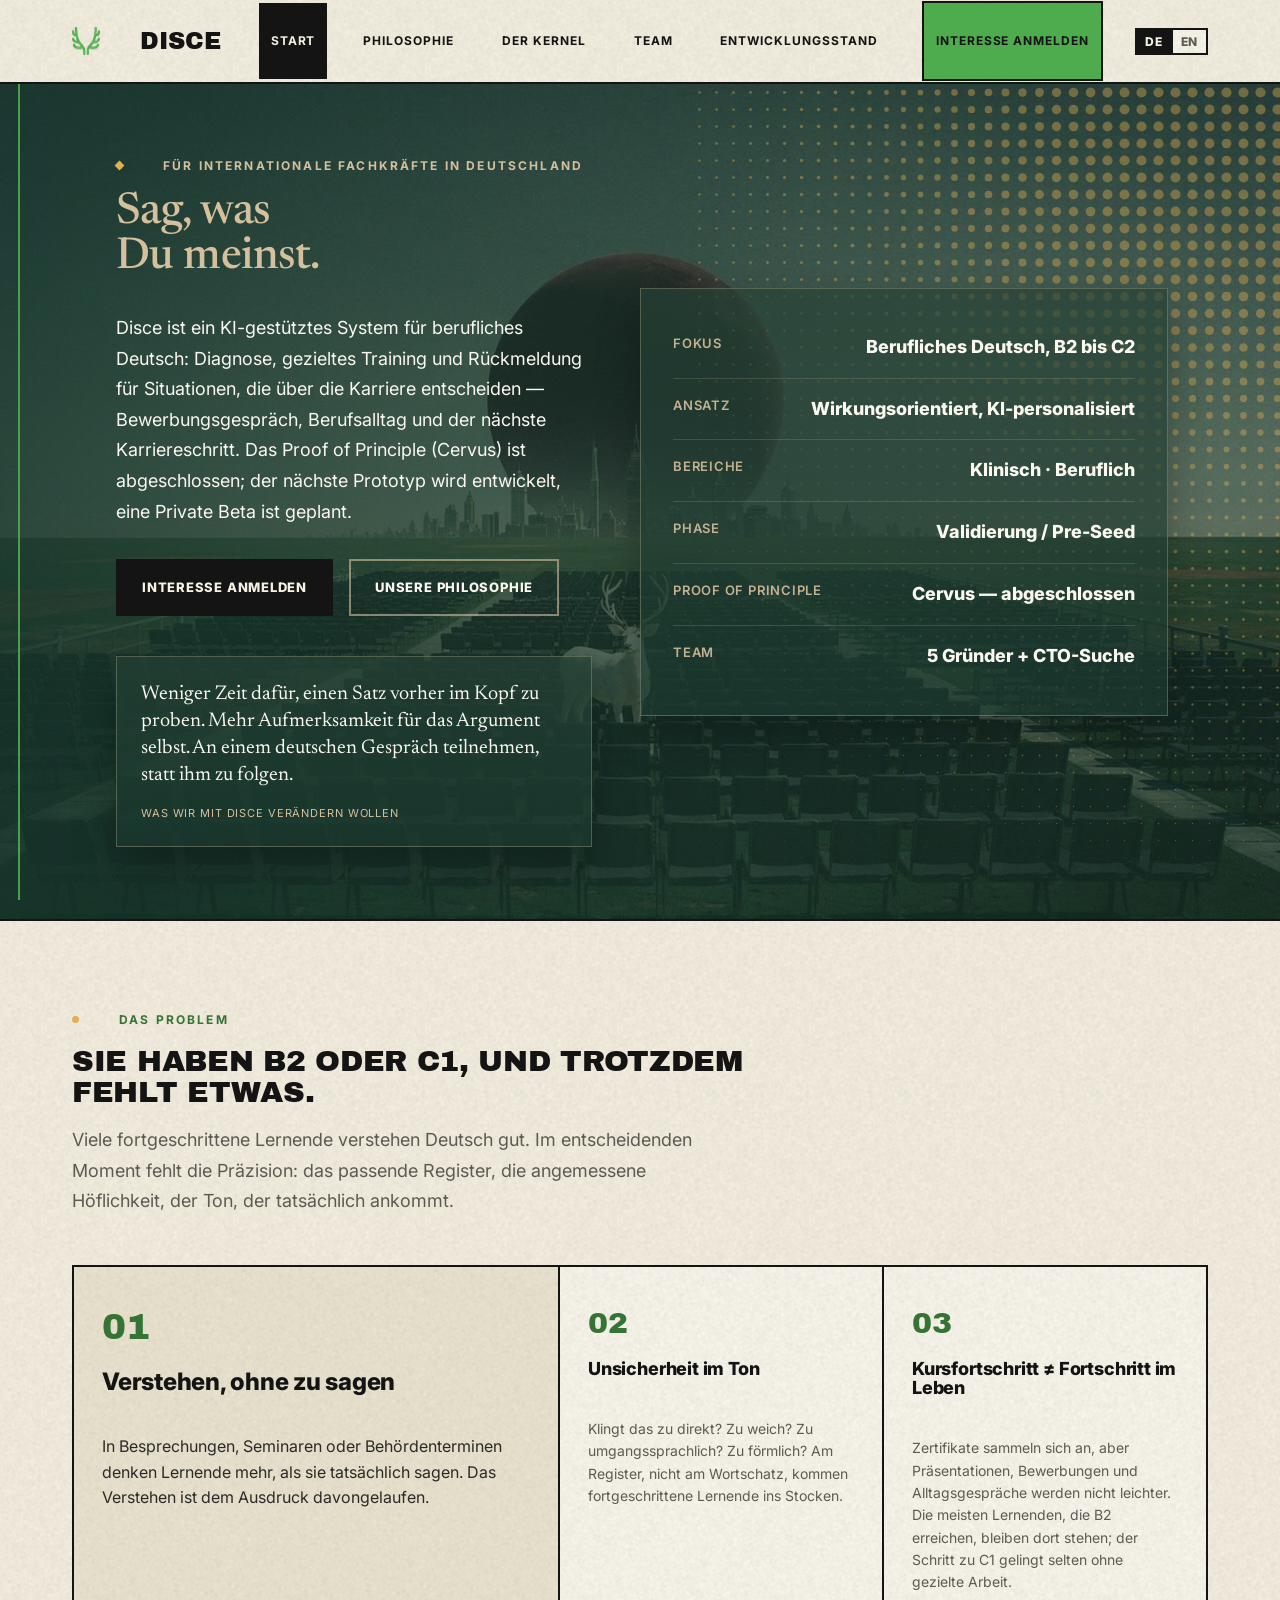
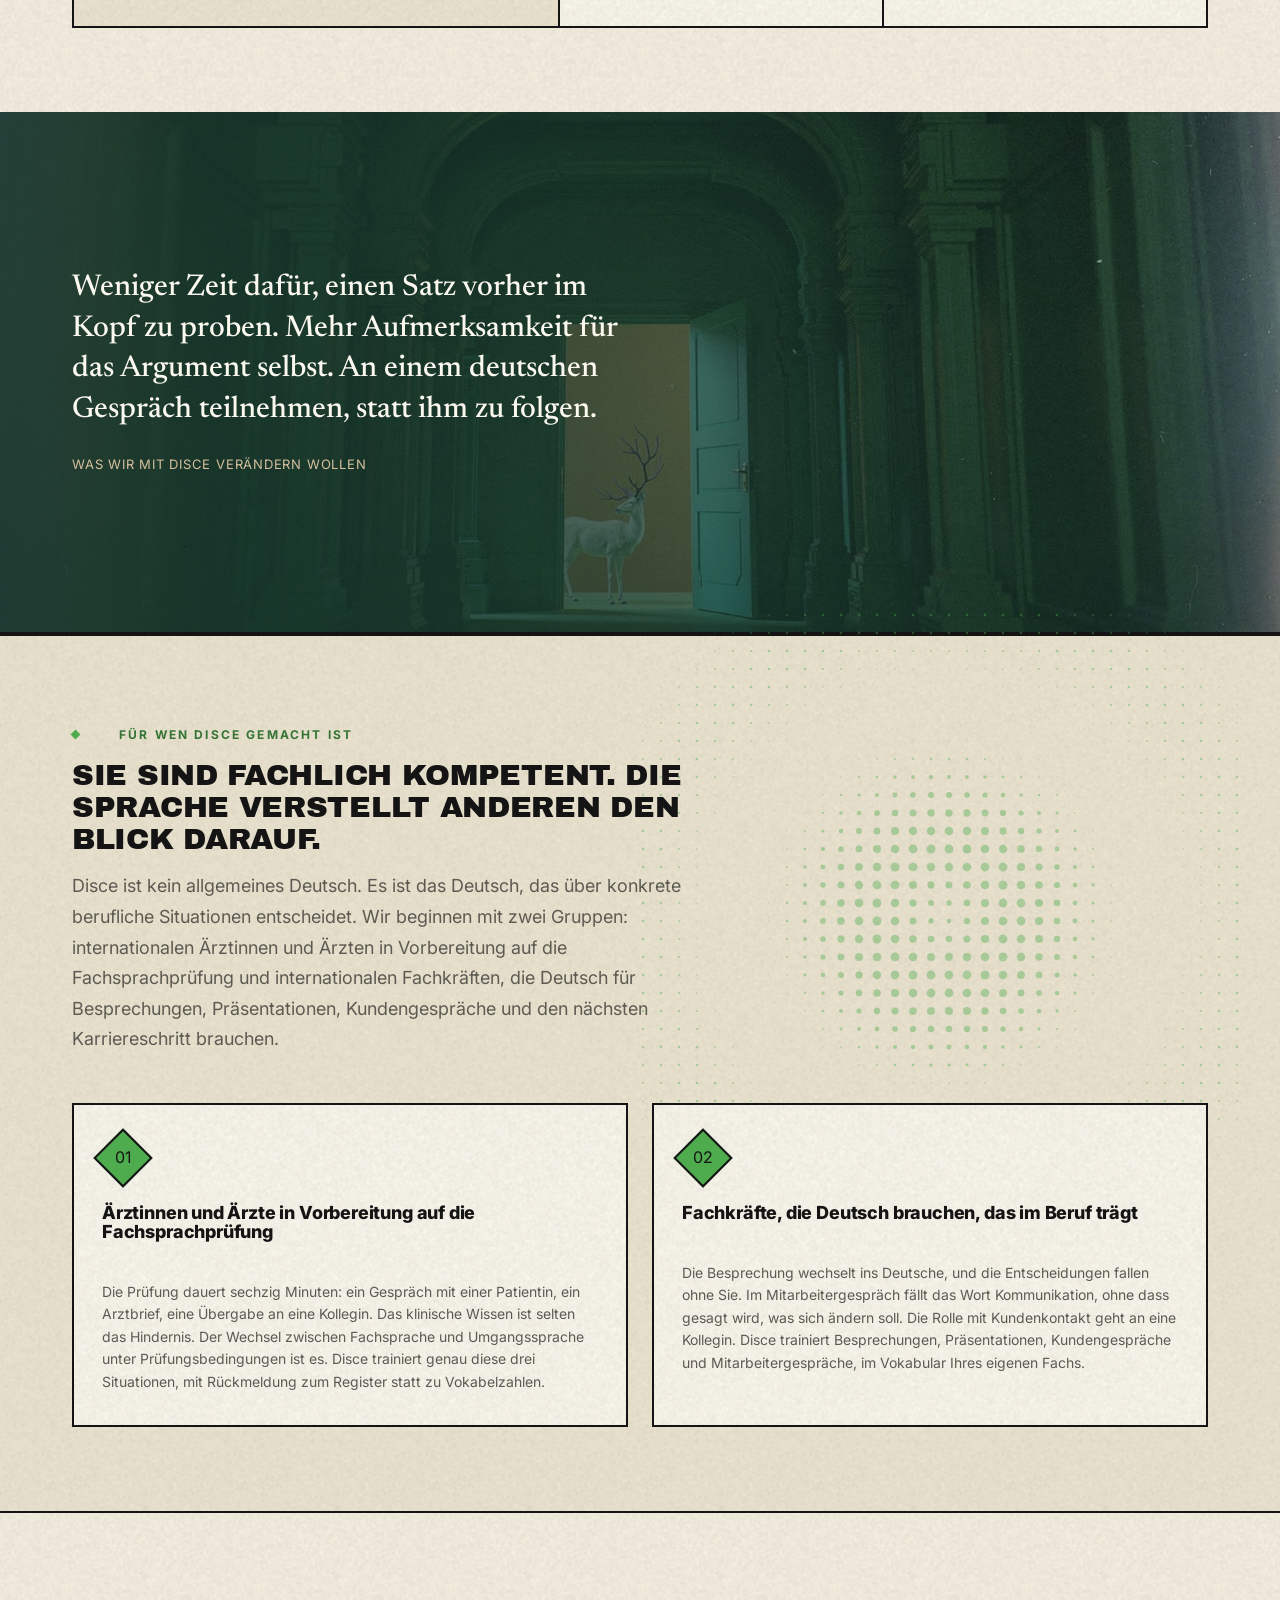
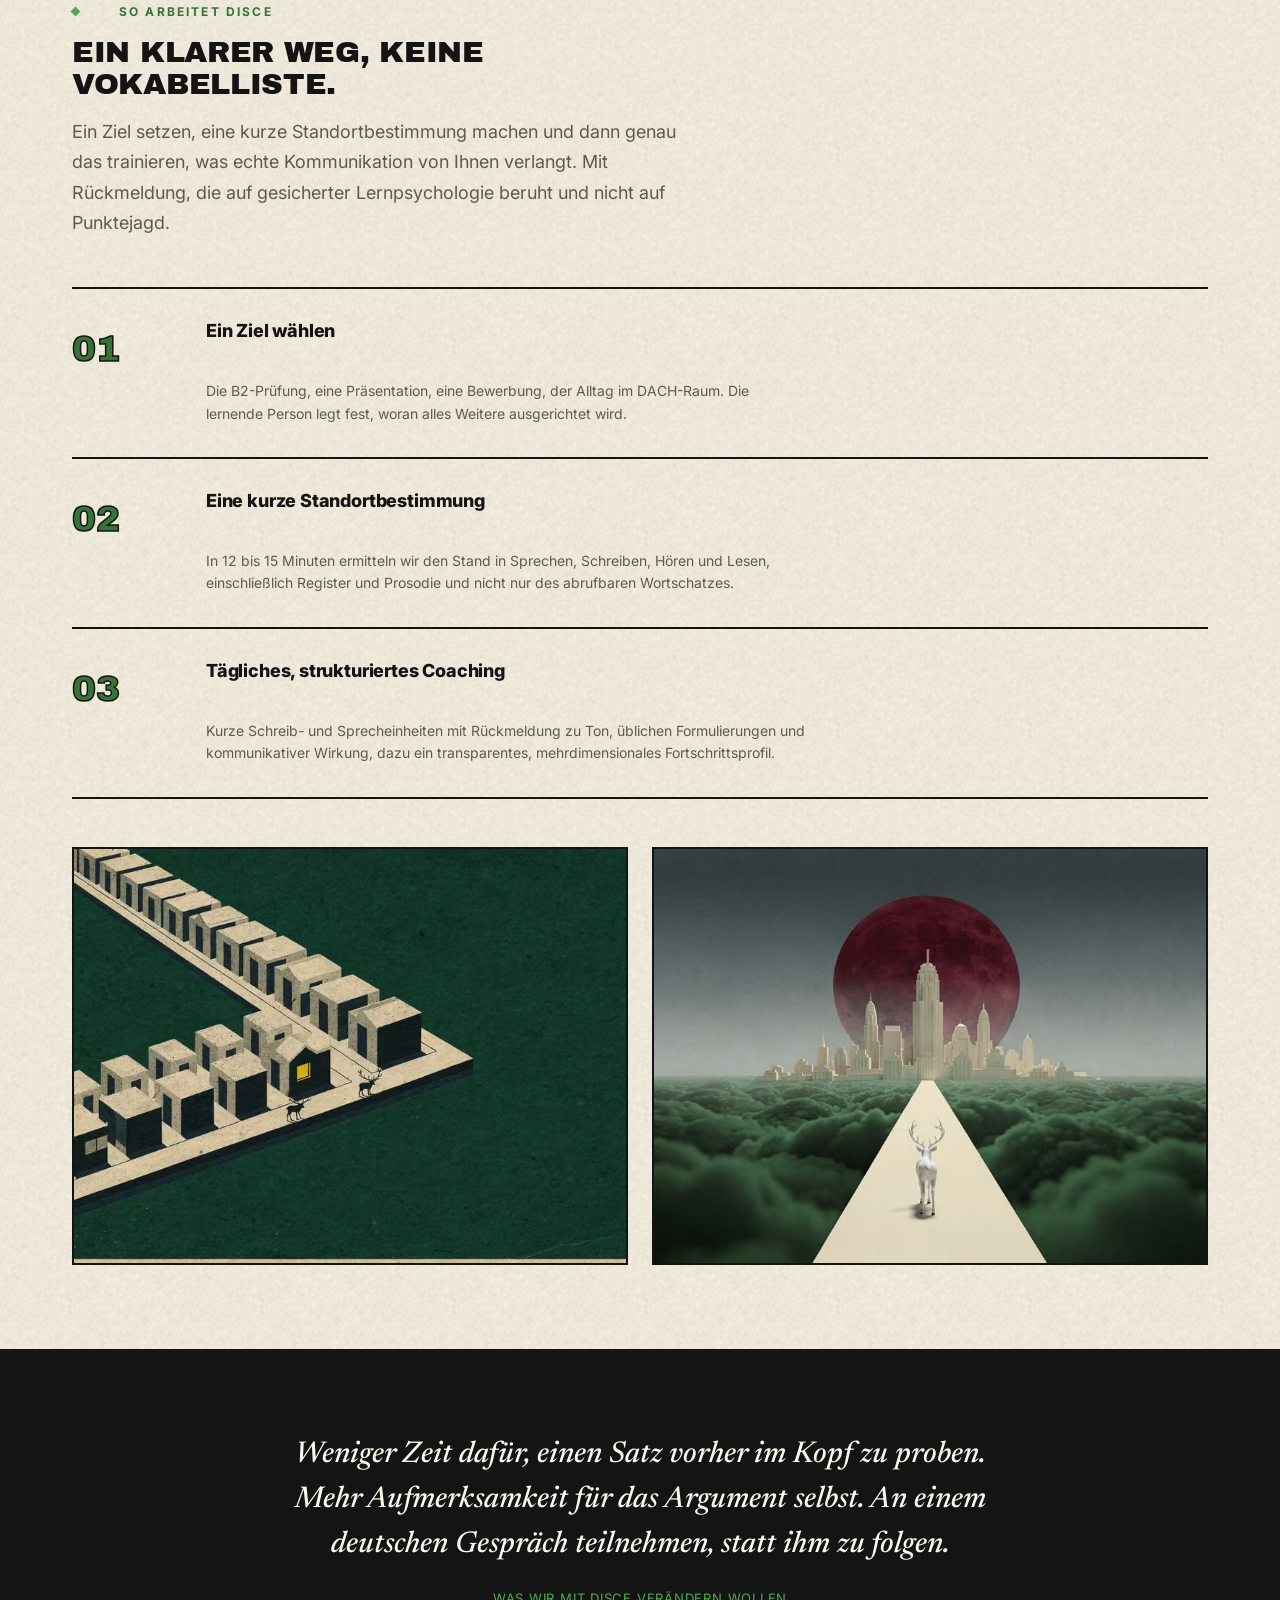
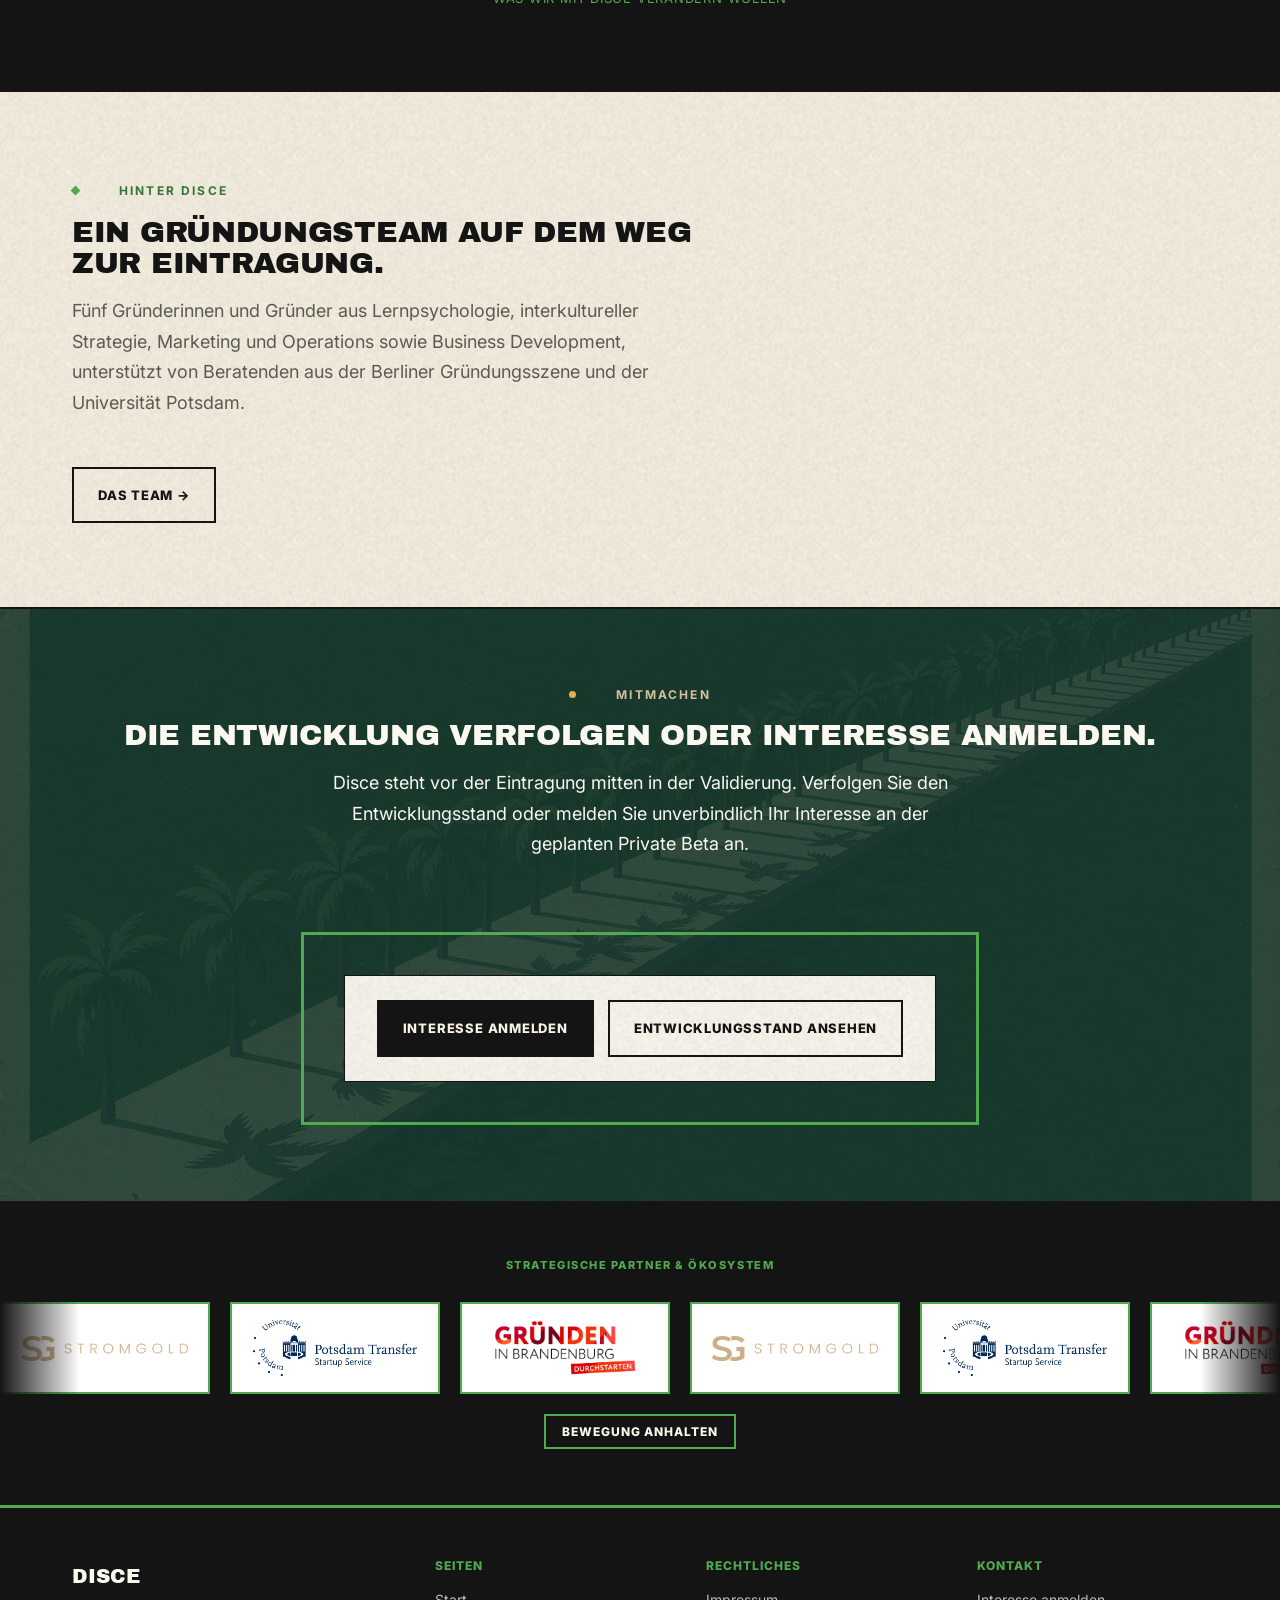
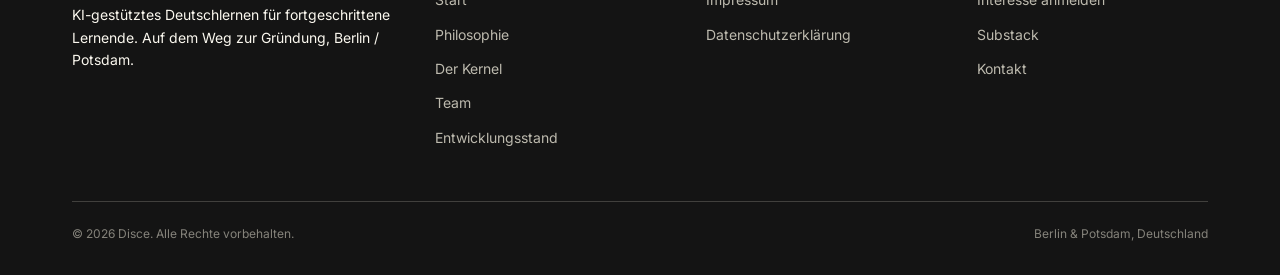
==== index.html @ 7a899fd5 "perf(site): inline critical CSS and serve a minified stylesheet Extract a verbatim above-the-fold su" ====
<!DOCTYPE html>
<html lang="de">
<head>
<meta charset="UTF-8">
<meta name="viewport" content="width=device-width, initial-scale=1.0">
<meta name="robots" content="noindex, nofollow">
<meta name="description" content="Disce macht Expertise sichtbar: professionelles Deutsch für die Fachsprachprüfung und für internationale Fachkräfte, die im deutschsprachigen Raum arbeiten.">
<title data-title-de="Disce — Sag, was Du meinst." data-title-en="Disce — Say what you mean.">Disce — Sag, was Du meinst.</title>
<script>try{if(localStorage.getItem('disce-lang')==='en'){document.documentElement.className+=' pre-en';document.documentElement.lang='en';}}catch(e){}</script>
<!-- Critical CSS (above-the-fold only) inlined so the stylesheet is no
     longer render-blocking. It is a verbatim subset of css/experimental.css;
     the full minified sheet loads asynchronously below and re-applies every
     rule, so the rendered result is unchanged. -->
<style>
@font-face{font-family:'Archivo Black';font-style:normal;font-weight:400;font-display:swap;src:url('fonts/archivo-black-400.woff2') format('woff2');}@font-face{font-family:'Inter';font-style:normal;font-weight:400 800;font-display:swap;src:url('fonts/inter-var.woff2') format('woff2');}@font-face{font-family:'Newsreader';font-style:normal;font-weight:200 800;font-display:swap;src:url('fonts/newsreader-roman-var.woff2') format('woff2');}:root{--legacy-ink:#141414;--legacy-paper:#FBF8EF;--green-forest:#1E4B3A;--ink-soft:#2A2A28;--cream:#F6F1E2;--green:#4FAC4E;--green-dark:#357435;--muted:#5C5A52;--line-soft:rgba(20,20,20,0.16);--green-deep:#123329;--green-sage:#77816A;--parchment:#D5C09D;--ochre:#E3AF50;--grain-film:url("data:image/svg+xml,%3Csvg xmlns='http://www.w3.org/2000/svg' width='140' height='140'%3E%3Cfilter id='n'%3E%3CfeTurbulence type='fractalNoise' baseFrequency='0.9' numOctaves='2' stitchTiles='stitch'/%3E%3C/filter%3E%3Crect width='100%25' height='100%25' filter='url(%23n)'/%3E%3C/svg%3E");--grain-film-opacity:0.05;--grain-paper:url('images/paper-grain.webp');--grain-paper-size:192px 192px;--paper-grain:var(--grain-paper);--font-display:'Archivo Black','Inter',sans-serif;--font-body:'Inter',-apple-system,sans-serif;--fs-100:11px;--fs-200:12px;--fs-300:13px;--fs-400:14px;--fs-500:16px;--fs-600:18px;--fs-700:20px;--fs-800:24px;--fs-900:30px;--fs-1000:36px;--fs-1100:44px;--sp-4:4px;--sp-8:8px;--sp-12:12px;--sp-16:16px;--sp-20:20px;--sp-24:24px;--sp-28:28px;--sp-32:32px;--sp-40:40px;--sp-44:44px;--sp-48:48px;--sp-56:56px;--sp-72:72px;--sp-84:84px;--ease:cubic-bezier(0.2,0,0,1);--dur-fast:120ms;--dur-slow:260ms;--gen-cycle:26s;--maxw:1200px;}*{margin:0;padding:0;box-sizing:border-box;}html{scroll-behavior:smooth;}body{font-family:var(--font-body);color:var(--legacy-ink);background:var(--cream);line-height:1.6;font-size:var(--fs-500);-webkit-font-smoothing:antialiased;}.wrap{max-width:var(--maxw);margin:0 auto;padding:0 var(--sp-32);position:relative;}a{color:inherit;text-decoration:none;}img{max-width:100%;display:block;}h1,h2,h3,h4{font-family:var(--font-display);font-weight:400;line-height:1.06;color:var(--legacy-ink);letter-spacing:-0.01em;text-transform:uppercase;}h3,h4{text-transform:none;font-family:var(--font-body);font-weight:800;}p{color:var(--ink-soft);}.eyebrow{display:inline-flex;align-items:center;gap:var(--sp-40);font-family:var(--font-body);font-size:var(--fs-200);font-weight:700;letter-spacing:0.18em;text-transform:uppercase;color:var(--green-dark);margin-bottom:var(--sp-16);max-width:100%;overflow-wrap:anywhere;}.eyebrow::before{content:'';width:7px;height:7px;background:var(--green);transform:rotate(45deg);display:inline-block;flex-shrink:0;}.bg-ink .eyebrow,.bg-forest .eyebrow{color:var(--green);}.bg-ink .eyebrow::before,.bg-forest .eyebrow::before{background:var(--green);}.lede{font-size:var(--fs-600);color:var(--muted);max-width:620px;line-height:1.7;}body::before{content:'';position:fixed;top:0;bottom:0;left:18px;width:2px;background:var(--green);z-index:300;opacity:0.9;}@media (max-width: 700px){body::before{display:none;}}.site-header{position:sticky;top:0;z-index:500;background:var(--cream);border-bottom:2px solid var(--legacy-ink);}.nav{display:flex;align-items:center;justify-content:space-between;height:82px;}.brand{display:flex;align-items:center;gap:var(--sp-40);font-family:var(--font-display);font-size:var(--fs-800);color:var(--legacy-ink);text-transform:uppercase;}.brand .brand-mark{width:var(--sp-28);height:var(--sp-28);flex-shrink:0;}.brand picture{display:inline-flex;flex-shrink:0;}.nav-links{display:flex;align-items:center;gap:var(--sp-24);}.nav-links a{font-size:var(--fs-200);font-weight:700;letter-spacing:0.08em;text-transform:uppercase;color:var(--legacy-ink);padding:var(--sp-28) var(--sp-12);transition:background-color var(--dur-fast) var(--ease),color var(--dur-fast) var(--ease);}.nav-links a:hover,.nav-links a.active{background:var(--legacy-ink);color:var(--cream);}.nav-cta{background:var(--green) !important;color:var(--legacy-ink) !important;border:2px solid var(--legacy-ink);margin-left:8px;}.nav-cta:hover{background:var(--legacy-ink) !important;color:var(--green) !important;}.nav-toggle{display:none;background:none;border:2px solid var(--legacy-ink);padding:var(--sp-12) var(--sp-16);font-size:var(--fs-700);color:var(--legacy-ink);cursor:pointer;}@media (max-width: 1179px){.nav-links{position:fixed;top:82px;left:0;right:0;background:var(--cream);background-image:var(--paper-grain);background-repeat:repeat;background-size:var(--grain-paper-size);flex-direction:column;align-items:stretch;gap:0;border-bottom:2px solid var(--legacy-ink);max-height:0;overflow:hidden;transition:max-height var(--dur-slow) var(--ease);}.nav-links.open{max-height:560px;}.nav-links a{padding:var(--sp-16) var(--sp-32);border-bottom:1px solid var(--line-soft);}.nav-links .nav-cta{margin:16px 32px;text-align:center;}.nav-toggle{display:block;}}.hero{position:relative;padding:0;background-color:var(--green-deep);border-bottom:2px solid var(--legacy-ink);overflow:hidden;isolation:isolate;}.hero-bg{position:absolute;inset:0;z-index:0;display:block;background-image:url("[data-uri]");background-size:cover;background-position:50% 45%;}.hero-bg img{width:100%;height:100%;object-fit:cover;object-position:50% 45%;display:block;}.hero::before{content:'';position:absolute;inset:0;z-index:1;pointer-events:none;background:linear-gradient(90deg,rgba(18,51,41,0.80) 0%,rgba(18,51,41,0.58) 48%,rgba(18,51,41,0.34) 100%),linear-gradient(180deg,rgba(18,51,41,0.16) 0%,rgba(18,51,41,0.42) 100%);}.hero::after{content:'';position:absolute;inset:0;z-index:2;background-image:var(--grain-film);opacity:var(--grain-film-opacity);pointer-events:none;}.hero-map-bg{display:none;}.hero-grid{position:relative;z-index:3;display:grid;grid-template-columns:1fr 1fr;gap:0;align-items:stretch;min-height:560px;}.hero-grid > div:first-child{padding:var(--sp-72) var(--sp-48) var(--sp-72) var(--sp-44);display:flex;flex-direction:column;justify-content:center;position:relative;}.hero h1{font-family:'Newsreader',Georgia,serif;font-weight:500;font-size:var(--fs-1100);text-transform:none;letter-spacing:-0.012em;line-height:1.02;color:var(--parchment);margin-bottom:var(--sp-24);max-width:560px;}.hero .pronunciation{display:none;}.hero .eyebrow{color:var(--parchment);}.hero .eyebrow::before{background:var(--ochre);}.hero .lede{color:var(--legacy-paper);}.hero-actions{display:flex;gap:var(--sp-16);margin-top:var(--sp-32);flex-wrap:wrap;}.btn-primary,.btn-secondary{display:inline-block;padding:var(--sp-16) var(--sp-24);font-size:var(--fs-300);font-weight:800;letter-spacing:0.06em;text-transform:uppercase;transition:background-color var(--dur-fast) var(--ease),color var(--dur-fast) var(--ease),border-color var(--dur-fast) var(--ease);border:2px solid var(--legacy-ink);}.btn-primary{background:var(--legacy-ink);color:var(--cream);}.btn-primary:hover{background:var(--green);color:var(--legacy-ink);border-color:var(--legacy-ink);}.btn-secondary{background:transparent;color:var(--legacy-ink);}.btn-secondary:hover{background:var(--legacy-ink);color:var(--cream);}.hero .btn-primary:hover{background:var(--parchment);color:var(--legacy-ink);}.hero .btn-secondary{color:var(--legacy-paper);border-color:rgba(213,192,157,0.6);}.hero .btn-secondary:hover{background:var(--legacy-paper);color:var(--legacy-ink);}.hero .glass-card{position:relative;border-radius:0;border:1px solid rgba(213,192,157,0.30);background:linear-gradient(180deg,rgba(213,192,157,0.07),rgba(213,192,157,0.03)),rgba(18,51,41,0.66);box-shadow:0 18px 40px rgba(0,0,0,0.28);color:var(--legacy-paper);}.hero .hero-panel{position:relative;align-self:center;margin:var(--sp-40) var(--sp-40) var(--sp-40) 0;padding:var(--sp-28) var(--sp-32);background:linear-gradient(180deg,rgba(213,192,157,0.07),rgba(213,192,157,0.03)),rgba(18,51,41,0.66);border:1px solid rgba(213,192,157,0.30);box-shadow:0 18px 40px rgba(0,0,0,0.28);overflow:hidden;}.hero .hero-panel .stat-row{position:relative;z-index:1;display:flex;justify-content:space-between;padding:var(--sp-16) 0;border-bottom:1px solid rgba(213,192,157,0.18);font-size:var(--fs-600);}.hero .hero-panel .stat-row:last-child{border-bottom:none;}.hero .hero-panel .stat-label{color:rgba(213,192,157,0.9);font-weight:600;text-transform:uppercase;font-size:var(--fs-300);letter-spacing:0.06em;}.hero .hero-panel .stat-value{font-weight:800;color:var(--legacy-paper);text-align:right;}.hero .glass-testimonial{margin-top:var(--sp-40);max-width:480px;padding:var(--sp-24);}.hero .glass-testimonial blockquote{font-family:'Newsreader',Georgia,serif;font-size:var(--fs-700);line-height:1.35;color:var(--legacy-paper);}.hero .glass-testimonial figcaption{margin-top:var(--sp-16);font-size:var(--fs-100);letter-spacing:0.08em;text-transform:uppercase;color:var(--parchment);}@media (max-width: 900px){.hero-grid{grid-template-columns:1fr;min-height:0;}.hero{--hero-band:340px;background-color:var(--green-forest);}.hero::before{display:none;}.hero-bg{height:var(--hero-band);bottom:auto;}.hero-grid{padding-top:var(--hero-band);}.hero-grid > div:first-child{padding:var(--sp-56) var(--sp-32);}.hero .hero-panel{margin:var(--sp-16) var(--sp-32) var(--sp-8);border-left:1px solid rgba(213,192,157,0.30);}.hero .glass-testimonial{max-width:none;margin:var(--sp-24) 0 var(--sp-40);}.hero h1{font-size:var(--fs-900);}}section{padding:var(--sp-84) 0;}*:focus-visible{outline:3px solid var(--legacy-ink);outline-offset:2px;}.bg-ink *:focus-visible,.bg-forest *:focus-visible,.site-footer *:focus-visible,.hero-panel *:focus-visible,.ticker-section *:focus-visible{outline-color:var(--legacy-paper);}.skip-link{position:fixed;top:var(--sp-8);left:var(--sp-8);z-index:2000;padding:10px var(--sp-16);background:var(--legacy-ink);color:var(--legacy-paper);font-family:var(--font-body);font-size:var(--fs-400);font-weight:700;text-decoration:none;border:2px solid var(--green);transform:translateY(-200%);transition:transform 120ms ease-out;}.skip-link:focus{transform:translateY(0);outline:3px solid var(--legacy-paper);outline-offset:2px;}main:focus{outline:none;}.portrait-layer{position:fixed;inset:0;z-index:0;pointer-events:none;overflow:hidden;}.portrait-layer img{position:absolute;width:360px;height:auto;opacity:0.12;filter:grayscale(100%);}.portrait-goethe{left:4%;top:34%;}.portrait-wittgenstein{right:4%;top:8%;}@media (max-width: 1100px){.portrait-layer{display:none;}}@media (prefers-reduced-motion: reduce){.portrait-layer img{transition:none;}}body.lang-de [data-lang="en"]{display:none;}body.lang-en [data-lang="de"]{display:none;}html.pre-en body:not(.lang-de):not(.lang-en) [data-lang="de"]{display:none;}html:not(.pre-en) body:not(.lang-de):not(.lang-en) [data-lang="en"]{display:none;}.lang-switch{display:inline-flex;border:2px solid var(--legacy-ink);background:var(--legacy-paper);margin-left:var(--sp-8);flex:none;}.lang-switch button{font-family:var(--font-body);font-size:var(--fs-200);font-weight:800;letter-spacing:0.06em;padding:var(--sp-4) var(--sp-8);background:transparent;color:var(--muted);border:none;cursor:pointer;transition:background-color var(--dur-fast) var(--ease),color var(--dur-fast) var(--ease);}.lang-switch button + button{border-left:2px solid var(--legacy-ink);}.lang-switch button:hover{color:var(--legacy-ink);}.lang-switch button[aria-pressed="true"]{background:var(--legacy-ink);color:var(--cream);}@media (max-width: 1179px){.lang-switch{margin-left:0;margin-top:var(--sp-12);}}h1,h2,h3,h4,.prose,.lede{overflow-wrap:break-word;}.cta-frame{min-width:0;max-width:100%;}.cta-frame .btn-primary,.cta-frame .btn-secondary{min-width:0;max-width:100%;overflow-wrap:break-word;}@media (max-width: 480px){:lang(de) h1,:lang(de) h2,:lang(de) h3{hyphens:auto;-webkit-hyphens:auto;}:lang(de) .cta-frame .btn-primary,:lang(de) .cta-frame .btn-secondary{hyphens:auto;-webkit-hyphens:auto;}.cta-frame{padding:var(--sp-20);}.cta-frame-inner{padding:var(--sp-16) var(--sp-12);}.cta-frame .btn-primary,.cta-frame .btn-secondary{padding-left:var(--sp-12);padding-right:var(--sp-12);}.hero .hero-panel .stat-row{flex-wrap:wrap;font-size:var(--fs-500);}.hero .hero-panel .stat-value{text-align:left;}.hero{--hero-band:280px;}.hero h1{font-size:var(--fs-1000);}.hero .glass-testimonial blockquote{font-size:var(--fs-600);}}:root{--botanical-opacity:0.25;}body{--botanical-image:url('images/derived/greenery-horizon-watertower-2560.webp');--botanical-position:74% 50%;}body:has(.hero){--botanical-image:url('images/derived/greenery-conservatory-moon-1254.webp');--botanical-position:58% 42%;}body.page-kernel{--botanical-image:none;}@media (min-width: 1120px){body:has(.phil-ambient)::after{--phil-pane:clamp(320px,26vw,380px);-webkit-mask-image:linear-gradient(90deg,#000 0%,#000 calc(100% - var(--phil-pane) - 180px),rgba(0,0,0,0) calc(100% - var(--phil-pane) - 16px));mask-image:linear-gradient(90deg,#000 0%,#000 calc(100% - var(--phil-pane) - 180px),rgba(0,0,0,0) calc(100% - var(--phil-pane) - 16px));}}body::after{content:'';position:fixed;inset:0;z-index:-1;pointer-events:none;background-image:var(--botanical-image,none);background-size:cover;background-position:var(--botanical-position,50% 50%);background-repeat:no-repeat;opacity:var(--botanical-opacity);}@media (max-width: 1023px){body::after{display:none;}}.dot-field{position:absolute;inset:0;overflow:hidden;pointer-events:none;--dot-clear:150px;background-repeat:no-repeat;background-position:right top;background-size:cover;}.dot-field-canvas{position:absolute;inset:0;width:100%;height:100%;display:block;}.dot-field.is-gen-active{background-image:none;}.dot-field.is-reactive{-webkit-mask-image:radial-gradient(circle var(--dot-clear) at var(--dot-x,50%) var(--dot-y,50%),transparent 0,transparent 50%,#000 100%);mask-image:radial-gradient(circle var(--dot-clear) at var(--dot-x,50%) var(--dot-y,50%),transparent 0,transparent 50%,#000 100%);}.dot-field--hero{left:auto;width:min(46%,640px);--dot-pitch:17;--dot-radius:6;--dot-min:0.06;background-image:url('images/derived/dot-bloom-green.png');}.dot-field--hero-dark{z-index:2;opacity:0.4;background-image:url('images/derived/dot-bloom-ochre.png');--dot-color-a:var(--ochre);--dot-color-b:var(--parchment);}.has-focal{position:relative;}.has-focal > *:not(.dot-field){position:relative;z-index:1;}@media (max-width: 768px){.dot-field--hero{display:none;}}
</style>
<link rel="preload" href="css/experimental.min.css" as="style" onload="this.onload=null;this.rel='stylesheet'">
<noscript><link rel="stylesheet" href="css/experimental.min.css"></noscript>
<!-- PERF-01: preload the self-hosted hero headline face (Newsreader roman).
     Exact same URL as the @font-face src in css/experimental.css, so the
     @font-face fetch reuses this response (no duplicate request). -->
<link rel="preload" href="fonts/newsreader-roman-var.woff2" as="font" type="font/woff2" crossorigin>
<!-- Hero Performance Pass 1 (Phase 1): responsive preload for the LCP hero
     image. Mirrors the AVIF <source> srcset/sizes in the hero <picture>
     exactly, so the preload and the picture resolve to the same candidate
     (no second fetch). WebP/PNG fallbacks are deliberately not preloaded. -->
<link rel="preload" as="image" type="image/avif" fetchpriority="high"
  imagesrcset="images/derived/DISCE_C01_r1_arena-stag-bordeaux-768.avif 768w, images/derived/DISCE_C01_r1_arena-stag-bordeaux-1280.avif 1280w, images/derived/DISCE_C01_r1_arena-stag-bordeaux-1376.avif 1376w"
  imagesizes="100vw">
<link rel="icon" href="favicon.ico" sizes="any">
<link rel="icon" type="image/png" href="images/derived/icon-192.png" sizes="192x192">
<link rel="apple-touch-icon" href="apple-touch-icon.png">
<link rel="manifest" href="site.webmanifest">
<link rel="canonical" href="https://weltvorstellung.de/">
<meta property="og:type" content="website">
<meta property="og:site_name" content="Disce">
<meta property="og:locale" content="de_DE">
<meta property="og:locale:alternate" content="en_US">
<meta property="og:title" content="Disce — Sag, was Du meinst.">
<meta property="og:description" content="Disce macht Expertise sichtbar: professionelles Deutsch für die Fachsprachprüfung und für internationale Fachkräfte, die im deutschsprachigen Raum arbeiten.">
<meta property="og:url" content="https://weltvorstellung.de/">
<meta property="og:image" content="https://weltvorstellung.de/images/derived/og-disce-1200x630.jpg">
<meta property="og:image:width" content="1200">
<meta property="og:image:height" content="630">
<meta name="twitter:card" content="summary_large_image">
<meta name="twitter:title" content="Disce — Sag, was Du meinst.">
<meta name="twitter:description" content="Disce macht Expertise sichtbar: professionelles Deutsch für die Fachsprachprüfung und für internationale Fachkräfte, die im deutschsprachigen Raum arbeiten.">
<meta name="twitter:image" content="https://weltvorstellung.de/images/derived/og-disce-1200x630.jpg">
</head>
<body>

<a class="skip-link" href="#main"><span data-lang="de">Zum Inhalt springen</span><span data-lang="en">Skip to content</span></a>

<div class="portrait-layer" aria-hidden="true">
  <picture>
    <source type="image/avif" sizes="360px" srcset="images/derived/goethe-360.avif 360w, images/derived/goethe-720.avif 720w">
    <source type="image/webp" sizes="360px" srcset="images/derived/goethe-360.webp 360w, images/derived/goethe-720.webp 720w">
    <img class="portrait-goethe" src="images/goethe.png" alt="" width="360" height="360" decoding="async">
  </picture>
  <picture>
    <source type="image/avif" sizes="360px" srcset="images/derived/wittgenstein-360.avif 360w, images/derived/wittgenstein-720.avif 720w">
    <source type="image/webp" sizes="360px" srcset="images/derived/wittgenstein-360.webp 360w, images/derived/wittgenstein-720.webp 720w">
    <img class="portrait-wittgenstein" src="images/wittgenstein.png" alt="" width="360" height="360" decoding="async">
  </picture>
</div>

<header class="site-header">
  <div class="wrap nav">
    <a href="index.html" class="brand">
      <picture>
        <source type="image/avif" sizes="28px" srcset="images/derived/antlers-green-28.avif 28w, images/derived/antlers-green-56.avif 56w">
        <source type="image/webp" sizes="28px" srcset="images/derived/antlers-green-28.webp 28w, images/derived/antlers-green-56.webp 56w">
        <img class="brand-mark" src="images/antlers-green.png" alt="" aria-hidden="true" width="28" height="28" decoding="async">
      </picture>
      DISCE
    </a>
    <button class="nav-toggle" aria-label="Navigation / Menu" aria-expanded="false" aria-controls="site-nav">☰</button>
    <nav class="nav-links" id="site-nav">
      <a href="index.html" class="active" aria-current="page"><span data-lang="de">Start</span><span data-lang="en">Home</span></a>
      <a href="philosophy.html"><span data-lang="de">Philosophie</span><span data-lang="en">Philosophy</span></a>
      <a href="kernel.html"><span data-lang="de">Der Kernel</span><span data-lang="en">The Kernel</span></a>
      <a href="team.html"><span data-lang="de">Team</span><span data-lang="en">Our Team</span></a>
      <a href="status.html"><span data-lang="de">Entwicklungsstand</span><span data-lang="en">Development Status</span></a>
      <a href="waitlist.html" class="nav-cta"><span data-lang="de">Interesse anmelden</span><span data-lang="en">Register interest</span></a>
      <div class="lang-switch" role="group" aria-label="Sprache / Language">
        <button type="button" data-set-lang="de" aria-pressed="true">DE</button>
        <button type="button" data-set-lang="en" aria-pressed="false">EN</button>
      </div>

    </nav>
  </div>
</header>

<main id="main" tabindex="-1">

<!-- ============================= HERO ============================= -->
<section class="hero">
  <picture class="hero-bg">
    <source type="image/avif" sizes="100vw"
      srcset="images/derived/DISCE_C01_r1_arena-stag-bordeaux-768.avif 768w, images/derived/DISCE_C01_r1_arena-stag-bordeaux-1280.avif 1280w, images/derived/DISCE_C01_r1_arena-stag-bordeaux-1376.avif 1376w">
    <source type="image/webp" sizes="100vw"
      srcset="images/derived/DISCE_C01_r1_arena-stag-bordeaux-768.webp 768w, images/derived/DISCE_C01_r1_arena-stag-bordeaux-1280.webp 1280w, images/derived/DISCE_C01_r1_arena-stag-bordeaux-1376.webp 1376w">
    <img src="images/DISCE_C01_r1_arena-stag-bordeaux.png" alt="" width="1376" height="1024" loading="eager" fetchpriority="high" decoding="async">
  </picture>
  <div class="dot-field dot-field--hero dot-field--hero-dark" data-gen="dot-field" data-field="bloom" data-seed="dot-bloom" aria-hidden="true"></div>
  <div class="wrap hero-grid">
    <div>
      <span class="eyebrow"><span data-lang="de">Für internationale Fachkräfte in Deutschland</span><span data-lang="en">For international professionals in Germany</span></span>
      <h1><span data-lang="de">Sag, was<br>Du meinst.</span><span data-lang="en">Say what<br>you mean.</span></h1>
      <p class="lede" style="margin-top: 8px;"><span data-lang="de">Disce ist ein KI-gestütztes System für berufliches Deutsch: Diagnose, gezieltes Training und Rückmeldung für Situationen, die über die Karriere entscheiden — Bewerbungsgespräch, Berufsalltag und der nächste Karriereschritt. Das Proof of Principle (Cervus) ist abgeschlossen; der nächste Prototyp wird entwickelt, eine Private Beta ist geplant.</span><span data-lang="en">Disce is an AI-supported system for professional German: diagnosis, targeted practice, and feedback for the situations that decide a career — the job interview, day-to-day work, and the next career step. The Cervus proof of principle is complete; the next prototype is in development and a private beta is planned.</span></p>
      <div class="hero-actions">
        <a href="waitlist.html" class="btn-primary"><span data-lang="de">Interesse anmelden</span><span data-lang="en">Register interest</span></a>
        <a href="philosophy.html" class="btn-secondary"><span data-lang="de">Unsere Philosophie</span><span data-lang="en">Read Our Philosophy</span></a>
      </div>
      <figure class="glass-card glass-testimonial">
        <blockquote><span data-lang="de">Weniger Zeit dafür, einen Satz vorher im Kopf zu proben. Mehr Aufmerksamkeit für das Argument selbst. An einem deutschen Gespräch teilnehmen, statt ihm zu folgen.</span><span data-lang="en">Less time spent rehearsing a sentence before saying it. More attention left for the argument itself. Participating in a German conversation rather than tracking it.</span></blockquote>
        <figcaption><span data-lang="de">Was wir mit Disce verändern wollen</span><span data-lang="en">What we are building Disce to change</span></figcaption>
      </figure>
    </div>
    <div class="hero-panel">
      <div class="stat-row"><span class="stat-label"><span data-lang="de">Fokus</span><span data-lang="en">Focus</span></span><span class="stat-value"><span data-lang="de">Berufliches Deutsch, B2 bis C2</span><span data-lang="en">Professional German, B2 to C2</span></span></div>
      <div class="stat-row"><span class="stat-label"><span data-lang="de">Ansatz</span><span data-lang="en">Approach</span></span><span class="stat-value"><span data-lang="de">Wirkungsorientiert, KI-personalisiert</span><span data-lang="en">Outcome-oriented, AI-personalized</span></span></div>
      <div class="stat-row"><span class="stat-label"><span data-lang="de">Bereiche</span><span data-lang="en">Domains</span></span><span class="stat-value"><span data-lang="de">Klinisch · Beruflich</span><span data-lang="en">Clinical · Professional</span></span></div>
      <div class="stat-row"><span class="stat-label"><span data-lang="de">Phase</span><span data-lang="en">Stage</span></span><span class="stat-value"><span data-lang="de">Validierung / Pre-Seed</span><span data-lang="en">Validation / Pre-Seed</span></span></div>
      <div class="stat-row"><span class="stat-label"><span data-lang="de">Proof of Principle</span><span data-lang="en">Proof of Principle</span></span><span class="stat-value"><span data-lang="de">Cervus — abgeschlossen</span><span data-lang="en">Cervus — completed</span></span></div>
      <div class="stat-row"><span class="stat-label"><span data-lang="de">Team</span><span data-lang="en">Team</span></span><span class="stat-value"><span data-lang="de">5 Gründer + CTO-Suche</span><span data-lang="en">5 Founders + CTO Search</span></span></div>
    </div>
  </div>
</section>

<!-- ============================= PROBLEM ============================= -->
<section>
  <div class="wrap">
    <div class="section-head">
      <span class="eyebrow"><span data-lang="de">Das Problem</span><span data-lang="en">The Problem</span></span>
      <h2><span data-lang="de">Sie haben B2 oder C1, und trotzdem fehlt etwas.</span><span data-lang="en">You have B2 or C1, but something is still missing.</span></h2>
      <p class="lede"><span data-lang="de">Viele fortgeschrittene Lernende verstehen Deutsch gut. Im entscheidenden Moment fehlt die Präzision: das passende Register, die angemessene Höflichkeit, der Ton, der tatsächlich ankommt.</span><span data-lang="en">Many advanced learners understand German well. In the decisive moment, precision is what's missing: the right register, adequate politeness, the tone that actually lands.</span></p>
    </div>
    <div class="problem-grid">
      <div class="problem-card">
        <div class="num">01</div>
        <h3><span data-lang="de">Verstehen, ohne zu sagen</span><span data-lang="en">Understanding without saying</span></h3>
        <p><span data-lang="de">In Besprechungen, Seminaren oder Behördenterminen denken Lernende mehr, als sie tatsächlich sagen. Das Verstehen ist dem Ausdruck davongelaufen.</span><span data-lang="en">In meetings, seminars, or appointments with authorities, learners think more than they actually say. Comprehension has outpaced expression.</span></p>
      </div>
      <div class="problem-card">
        <div class="num">02</div>
        <h3><span data-lang="de">Unsicherheit im Ton</span><span data-lang="en">Uncertainty of tone</span></h3>
        <p><span data-lang="de">Klingt das zu direkt? Zu weich? Zu umgangssprachlich? Zu förmlich? Am Register, nicht am Wortschatz, kommen fortgeschrittene Lernende ins Stocken.</span><span data-lang="en">Does this sound too direct? Too soft? Too colloquial? Too formal? Register, not vocabulary, is where advanced learners stall.</span></p>
      </div>
      <div class="problem-card">
        <div class="num">03</div>
        <h3><span data-lang="de">Kursfortschritt ≠ Fortschritt im Leben</span><span data-lang="en">Course progress ≠ life progress</span></h3>
        <p><span data-lang="de">Zertifikate sammeln sich an, aber Präsentationen, Bewerbungen und Alltagsgespräche werden nicht leichter. Die meisten Lernenden, die B2 erreichen, bleiben dort stehen; der Schritt zu C1 gelingt selten ohne gezielte Arbeit.</span><span data-lang="en">Certificates accumulate, but presentations, applications, and everyday conversation don't get any easier. Most learners who reach B2 stall there, and the step up to C1 rarely happens without targeted work.</span></p>
      </div>
    </div>
  </div>
</section>

<!-- ============================= CORRIDOR INTERSTITIAL ============================= -->
<section class="corridor">
  <picture class="corridor-bg">
    <source type="image/avif" sizes="100vw"
      srcset="images/derived/DISCE_C02_r1_corridor-stag-threshold-768.avif 768w, images/derived/DISCE_C02_r1_corridor-stag-threshold-1280.avif 1280w, images/derived/DISCE_C02_r1_corridor-stag-threshold-1376.avif 1376w">
    <source type="image/webp" sizes="100vw"
      srcset="images/derived/DISCE_C02_r1_corridor-stag-threshold-768.webp 768w, images/derived/DISCE_C02_r1_corridor-stag-threshold-1280.webp 1280w, images/derived/DISCE_C02_r1_corridor-stag-threshold-1376.webp 1376w">
    <img src="images/DISCE_C02_r1_corridor-stag-threshold.png" alt="" width="1376" height="1024" loading="lazy" decoding="async">
  </picture>
  <div class="wrap">
    <div class="pull-quote corridor-quote">
      <blockquote><span data-lang="de">Weniger Zeit dafür, einen Satz vorher im Kopf zu proben. Mehr Aufmerksamkeit für das Argument selbst. An einem deutschen Gespräch teilnehmen, statt ihm zu folgen.</span><span data-lang="en">Less time spent rehearsing a sentence before saying it. More attention left for the argument itself. Participating in a German conversation rather than tracking it.</span></blockquote>
      <cite><span data-lang="de">Was wir mit Disce verändern wollen</span><span data-lang="en">What we are building Disce to change</span></cite>
    </div>
  </div>
</section>

<div class="divider"></div>

<!-- ============================= WHO IT'S FOR ============================= -->
<section class="bg-sage has-focal">
  <div class="dot-field dot-field--focal" data-gen="dot-field" data-field="arena" data-seed="dot-arena" aria-hidden="true"></div>
  <div class="wrap">
    <div class="section-head">
      <span class="eyebrow"><span data-lang="de">Für wen Disce gemacht ist</span><span data-lang="en">Who Disce Is For</span></span>
      <h2><span data-lang="de">Sie sind fachlich kompetent. Die Sprache verstellt anderen den Blick darauf.</span><span data-lang="en">You are competent. The language is what keeps others from seeing it.</span></h2>
      <p class="lede"><span data-lang="de">Disce ist kein allgemeines Deutsch. Es ist das Deutsch, das über konkrete berufliche Situationen entscheidet. Wir beginnen mit zwei Gruppen: internationalen Ärztinnen und Ärzten in Vorbereitung auf die Fachsprachprüfung und internationalen Fachkräften, die Deutsch für Besprechungen, Präsentationen, Kundengespräche und den nächsten Karriereschritt brauchen.</span><span data-lang="en">Disce is not general German. It is the German that decides specific professional situations. We are starting with two groups: international doctors preparing for the Fachsprachpr&uuml;fung, and international professionals who need German for meetings, presentations, client conversations and the next step in their career.</span></p>
    </div>
    <div class="persona-grid">
      <div class="persona-card">
        <div class="persona-icon"><span>01</span></div>
        <h3><span data-lang="de">Ärztinnen und Ärzte in Vorbereitung auf die Fachsprachprüfung</span><span data-lang="en">Doctors preparing for the Fachsprachpr&uuml;fung</span></h3>
        <p><span data-lang="de">Die Prüfung dauert sechzig Minuten: ein Gespräch mit einer Patientin, ein Arztbrief, eine Übergabe an eine Kollegin. Das klinische Wissen ist selten das Hindernis. Der Wechsel zwischen Fachsprache und Umgangssprache unter Prüfungsbedingungen ist es. Disce trainiert genau diese drei Situationen, mit Rückmeldung zum Register statt zu Vokabelzahlen.</span><span data-lang="en">The examination lasts sixty minutes: a conversation with a patient, an Arztbrief, a handover to a colleague. Clinical knowledge is rarely the obstacle. Moving between Fachsprache and everyday language under examination conditions is. Disce trains those three situations directly, with feedback on register rather than vocabulary counts.</span></p>
      </div>
      <div class="persona-card">
        <div class="persona-icon"><span>02</span></div>
        <h3><span data-lang="de">Fachkräfte, die Deutsch brauchen, das im Beruf trägt</span><span data-lang="en">Professionals who need German that holds up at work</span></h3>
        <p><span data-lang="de">Die Besprechung wechselt ins Deutsche, und die Entscheidungen fallen ohne Sie. Im Mitarbeitergespräch fällt das Wort Kommunikation, ohne dass gesagt wird, was sich ändern soll. Die Rolle mit Kundenkontakt geht an eine Kollegin. Disce trainiert Besprechungen, Präsentationen, Kundengespräche und Mitarbeitergespräche, im Vokabular Ihres eigenen Fachs.</span><span data-lang="en">The meeting switches to German and the decisions are made without you. The performance review mentions communication without saying what to change. The client-facing role goes to a colleague. Disce trains meetings, presentations, client conversations and performance reviews, in the vocabulary of your own field.</span></p>
      </div>
    </div>
  </div>
</section>

<!-- ============================= HOW IT WORKS ============================= -->
<section>
  <div class="wrap">
    <div class="section-head">
      <span class="eyebrow"><span data-lang="de">So arbeitet Disce</span><span data-lang="en">How Disce Works</span></span>
      <h2><span data-lang="de">Ein klarer Weg, keine Vokabelliste.</span><span data-lang="en">A clear path, not a vocabulary list.</span></h2>
      <p class="lede"><span data-lang="de">Ein Ziel setzen, eine kurze Standortbestimmung machen und dann genau das trainieren, was echte Kommunikation von Ihnen verlangt. Mit Rückmeldung, die auf gesicherter Lernpsychologie beruht und nicht auf Punktejagd.</span><span data-lang="en">Set a goal, take a short benchmark, then train precisely what real communication demands of you, with feedback grounded in established learning psychology rather than gamified point-chasing.</span></p>
    </div>
    <div class="process-list">
      <div class="process-item">
        <div class="step-num">01</div>
        <div>
          <h3><span data-lang="de">Ein Ziel wählen</span><span data-lang="en">Choose a goal</span></h3>
          <p><span data-lang="de">Die B2-Prüfung, eine Präsentation, eine Bewerbung, der Alltag im DACH-Raum. Die lernende Person legt fest, woran alles Weitere ausgerichtet wird.</span><span data-lang="en">The B2 exam, a presentation, a job application, everyday life in the DACH region. The learner defines what everything else is calibrated against.</span></p>
        </div>
      </div>
      <div class="process-item">
        <div class="step-num">02</div>
        <div>
          <h3><span data-lang="de">Eine kurze Standortbestimmung</span><span data-lang="en">A short benchmark</span></h3>
          <p><span data-lang="de">In 12 bis 15 Minuten ermitteln wir den Stand in Sprechen, Schreiben, Hören und Lesen, einschließlich Register und Prosodie und nicht nur des abrufbaren Wortschatzes.</span><span data-lang="en">In 12–15 minutes, we establish where the learner stands across speaking, writing, listening, and reading, including register and prosody rather than vocabulary recall alone.</span></p>
        </div>
      </div>
      <div class="process-item">
        <div class="step-num">03</div>
        <div>
          <h3><span data-lang="de">Tägliches, strukturiertes Coaching</span><span data-lang="en">Daily, structured coaching</span></h3>
          <p><span data-lang="de">Kurze Schreib- und Sprecheinheiten mit Rückmeldung zu Ton, üblichen Formulierungen und kommunikativer Wirkung, dazu ein transparentes, mehrdimensionales Fortschrittsprofil.</span><span data-lang="en">Short writing and speaking sessions with feedback on tone, typical phrasing, and communicative effect, plus a transparent, multidimensional progress profile.</span></p>
        </div>
      </div>
    </div>
    <!-- Two brand visuals anchoring the process steps. Decorative (alt=""):
         no copy is added. B03 is cropped 5% to remove its printed paper mat;
         C07 is used at its native 4:3. Card-class derivatives, <= 120 KB. -->
    <div class="media-card-grid">
      <figure class="media-card">
        <picture>
          <source type="image/avif" sizes="(max-width: 700px) 100vw, 50vw"
            srcset="images/derived/DISCE_B03_r3_canal-pavilions-768.avif 768w, images/derived/DISCE_B03_r3_canal-pavilions-1200.avif 1200w, images/derived/DISCE_B03_r3_canal-pavilions-1229.avif 1229w">
          <img src="images/derived/DISCE_B03_r3_canal-pavilions-1229.webp" alt="" width="1229" height="922" loading="lazy" decoding="async">
        </picture>
      </figure>
      <figure class="media-card">
        <picture>
          <source type="image/avif" sizes="(max-width: 700px) 100vw, 50vw"
            srcset="images/derived/DISCE_C07_r1_stag-path-bordeaux-city-768.avif 768w, images/derived/DISCE_C07_r1_stag-path-bordeaux-city-1200.avif 1200w, images/derived/DISCE_C07_r1_stag-path-bordeaux-city-1376.avif 1376w">
          <source type="image/webp" sizes="(max-width: 700px) 100vw, 50vw"
            srcset="images/derived/DISCE_C07_r1_stag-path-bordeaux-city-768.webp 768w, images/derived/DISCE_C07_r1_stag-path-bordeaux-city-1200.webp 1200w, images/derived/DISCE_C07_r1_stag-path-bordeaux-city-1376.webp 1376w">
          <img src="images/DISCE_C07_r1_stag-path-bordeaux-city.png" alt="" width="1376" height="1024" loading="lazy" decoding="async">
        </picture>
      </figure>
    </div>
  </div>
</section>

<!-- ============================= OUTCOME ============================= -->
<section class="bg-forest no-halftone">
  <div class="wrap">
    <div class="pull-quote">
      <blockquote><span data-lang="de">Weniger Zeit dafür, einen Satz vorher im Kopf zu proben. Mehr Aufmerksamkeit für das Argument selbst. An einem deutschen Gespräch teilnehmen, statt ihm zu folgen.</span><span data-lang="en">Less time spent rehearsing a sentence before saying it. More attention left for the argument itself. Participating in a German conversation rather than tracking it.</span></blockquote>
      <cite><span data-lang="de">Was wir mit Disce verändern wollen</span><span data-lang="en">What we are building Disce to change</span></cite>
    </div>
  </div>
</section>

<!-- ============================= TEAM TEASER ============================= -->
<section>
  <div class="wrap">
    <div class="section-head">
      <span class="eyebrow"><span data-lang="de">Hinter Disce</span><span data-lang="en">Behind Disce</span></span>
      <h2><span data-lang="de">Ein Gründungsteam auf dem Weg zur Eintragung.</span><span data-lang="en">A founding team building toward incorporation.</span></h2>
      <p class="lede"><span data-lang="de">Fünf Gründerinnen und Gründer aus Lernpsychologie, interkultureller Strategie, Marketing und Operations sowie Business Development, unterstützt von Beratenden aus der Berliner Gründungsszene und der Universität Potsdam.</span><span data-lang="en">Five founders spanning learning psychology, intercultural strategy, marketing and operations, and business development, supported by advisors from Berlin's startup ecosystem and the University of Potsdam.</span></p>
    </div>
    <a href="team.html" class="btn-secondary"><span data-lang="de">Das Team →</span><span data-lang="en">Meet the Team →</span></a>
  </div>
</section>

<!-- ============================= CTA ============================= -->
<div class="divider"></div>
<section class="cta-band">
  <picture class="cta-band-bg">
    <source type="image/avif" sizes="100vw"
      srcset="images/derived/DISCE_B04_r4_causeway-palms-768.avif 768w, images/derived/DISCE_B04_r4_causeway-palms-1280.avif 1280w, images/derived/DISCE_B04_r4_causeway-palms-1824.avif 1824w">
    <source type="image/webp" sizes="100vw"
      srcset="images/derived/DISCE_B04_r4_causeway-palms-768.webp 768w, images/derived/DISCE_B04_r4_causeway-palms-1280.webp 1280w, images/derived/DISCE_B04_r4_causeway-palms-1824.webp 1824w">
    <img src="images/DISCE_B04_r4_causeway-palms.png" alt="" width="1824" height="1024" loading="lazy" decoding="async">
  </picture>
  <div class="wrap" style="display:flex; flex-direction:column; align-items:center;">
    <span class="eyebrow"><span data-lang="de">Mitmachen</span><span data-lang="en">Get Involved</span></span>
    <h2><span data-lang="de">Die Entwicklung verfolgen oder Interesse anmelden.</span><span data-lang="en">Follow the build, or register interest.</span></h2>
    <p class="lede"><span data-lang="de">Disce steht vor der Eintragung mitten in der Validierung. Verfolgen Sie den Entwicklungsstand oder melden Sie unverbindlich Ihr Interesse an der geplanten Private Beta an.</span><span data-lang="en">Disce is in active validation ahead of incorporation. Track the development status, or register your interest in the planned private beta.</span></p>
    <div class="cta-frame">
      <div class="cta-frame-inner" style="display:flex; gap:14px; flex-wrap:wrap; justify-content:center;">
        <a href="waitlist.html" class="btn-primary"><span data-lang="de">Interesse anmelden</span><span data-lang="en">Register interest</span></a>
        <a href="status.html" class="btn-secondary"><span data-lang="de">Entwicklungsstand ansehen</span><span data-lang="en">See Development Status</span></a>
      </div>
    </div>
  </div>
</section>

<!-- ============================= PARTNER TICKER (Landing page only) ============================= -->
<div class="ticker-section">
  <div class="ticker-label"><span data-lang="de">Strategische Partner &amp; Ökosystem</span><span data-lang="en">Strategic Partners &amp; Ecosystem</span></div>
  <div class="ticker-viewport">
    <div class="ticker-track">
      <div class="ticker-logo"><img src="images/partners/stromgold-logo.png" alt="StromGold" width="1953" height="300" loading="lazy" decoding="async"></div>
      <div class="ticker-logo"><img src="images/partners/potsdam-startup-service.jpg" alt="University of Potsdam, Potsdam Transfer Startup Service" width="1258" height="429" loading="lazy" decoding="async"></div>
      <div class="ticker-logo"><img src="images/partners/gruenden-in-brandenburg.jpg" alt="Gründen in Brandenburg, WFBB" width="800" height="305" loading="lazy" decoding="async"></div>
      <div class="ticker-logo"></div>
      <div class="ticker-logo"></div>
      <div class="ticker-logo"></div>
      <div class="ticker-logo"></div>
      <div class="ticker-logo"></div>
      <div class="ticker-logo"></div>
    </div>
  </div>
  <button type="button" class="ticker-toggle" id="tickerToggle" aria-pressed="false">
    <span class="ticker-toggle-text ticker-toggle-text--pause"><span data-lang="de">Bewegung anhalten</span><span data-lang="en">Pause motion</span></span>
    <span class="ticker-toggle-text ticker-toggle-text--play"><span data-lang="de">Bewegung fortsetzen</span><span data-lang="en">Play motion</span></span>
  </button>
</div>

</main>

<footer class="site-footer">
  <div class="wrap">
    <div class="footer-grid">
      <div>
        <div class="footer-brand">DISCE</div>
        <p class="footer-tag"><span data-lang="de">KI-gestütztes Deutschlernen für fortgeschrittene Lernende. Auf dem Weg zur Gründung, Berlin / Potsdam.</span><span data-lang="en">AI-powered German learning for advanced learners. Building toward incorporation, Berlin / Potsdam.</span></p>
      </div>
      <div class="footer-col">
        <h2><span data-lang="de">Seiten</span><span data-lang="en">Site</span></h2>
        <a href="index.html"><span data-lang="de">Start</span><span data-lang="en">Home</span></a>
        <a href="philosophy.html"><span data-lang="de">Philosophie</span><span data-lang="en">Philosophy</span></a>
        <a href="kernel.html"><span data-lang="de">Der Kernel</span><span data-lang="en">The Kernel</span></a>
        <a href="team.html"><span data-lang="de">Team</span><span data-lang="en">Our Team</span></a>
        <a href="status.html"><span data-lang="de">Entwicklungsstand</span><span data-lang="en">Development Status</span></a>
      </div>
      <div class="footer-col">
        <h2><span data-lang="de">Rechtliches</span><span data-lang="en">Legal</span></h2>
        <a href="impressum.html">Impressum</a>
        <a href="datenschutz.html">Datenschutzerkl&auml;rung</a>
      </div>
      <div class="footer-col">
        <h2><span data-lang="de">Kontakt</span><span data-lang="en">Connect</span></h2>
        <a href="waitlist.html"><span data-lang="de">Interesse anmelden</span><span data-lang="en">Register interest</span></a>
        <a href="https://disce.substack.com" target="_blank" rel="noopener">Substack</a>
        <a href="mailto:bjarne.dudzus@disce.de"><span data-lang="de">Kontakt</span><span data-lang="en">Contact</span></a>
      </div>
    </div>
    <div class="footer-bottom">
      <span><span data-lang="de">© 2026 Disce. Alle Rechte vorbehalten.</span><span data-lang="en">© 2026 Disce. All rights reserved.</span></span>
      <span><span data-lang="de">Berlin &amp; Potsdam, Deutschland</span><span data-lang="en">Berlin &amp; Potsdam, Germany</span></span>
    </div>
  </div>
</footer>

<script src="js/site.js"></script>
<script type="module" src="js/generative/loader.js"></script>
</body>
</html>
---- css/experimental.min.css ----
@font-face{font-family:'Archivo Black';font-style:normal;font-weight:400;font-display:swap;src:url('../fonts/archivo-black-400.woff2') format('woff2');}@font-face{font-family:'Inter';font-style:normal;font-weight:400 800;font-display:swap;src:url('../fonts/inter-var.woff2') format('woff2');}@font-face{font-family:'Newsreader';font-style:italic;font-weight:500;font-display:swap;src:url('../fonts/newsreader-italic-var.woff2') format('woff2');}@font-face{font-family:'Newsreader';font-style:normal;font-weight:200 800;font-display:swap;src:url('../fonts/newsreader-roman-var.woff2') format('woff2');}:root{--legacy-ink:#141414;--legacy-paper:#FBF8EF;--green-forest:#1E4B3A;--legacy-black:#000;--legacy-white:#FFFFFF;--legacy-white-20:rgba(255,255,255,0.2);--legacy-white-75:rgba(255,255,255,0.75);--legacy-cream-20:rgba(246,241,226,0.2);--legacy-cream-50:rgba(246,241,226,0.5);--legacy-cream-75:rgba(246,241,226,0.75);--legacy-cream-78:rgba(246,241,226,0.78);--legacy-green-neon-35:rgba(57,255,106,0.35);--ink-soft:#2A2A28;--cream:#F6F1E2;--cream-dim:#EDE6D2;--green:#4FAC4E;--green-dark:#357435;--green-neon:#39FF6A;--blush:#E7C9A6;--muted:#5C5A52;--line:#141414;--line-soft:rgba(20,20,20,0.16);--paper:#F7F1E3;--paper-2:#EEE8D6;--ink:#161210;--green-deep:#123329;--green-sage:#77816A;--parchment:#D5C09D;--bordeaux:#612E31;--ochre:#E3AF50;--grain-film:url("data:image/svg+xml,%3Csvg xmlns='http://www.w3.org/2000/svg' width='140' height='140'%3E%3Cfilter id='n'%3E%3CfeTurbulence type='fractalNoise' baseFrequency='0.9' numOctaves='2' stitchTiles='stitch'/%3E%3C/filter%3E%3Crect width='100%25' height='100%25' filter='url(%23n)'/%3E%3C/svg%3E");--grain-film-opacity:0.05;--grain-paper:url('../images/paper-grain.webp');--grain-paper-size:192px 192px;--paper-grain:var(--grain-paper);--font-display:'Archivo Black','Inter',sans-serif;--font-body:'Inter',-apple-system,sans-serif;--font-italic:'Newsreader',Georgia,serif;--fs-100:11px;--fs-200:12px;--fs-300:13px;--fs-400:14px;--fs-500:16px;--fs-600:18px;--fs-700:20px;--fs-800:24px;--fs-900:30px;--fs-1000:36px;--fs-1100:44px;--sp-4:4px;--sp-8:8px;--sp-12:12px;--sp-16:16px;--sp-20:20px;--sp-24:24px;--sp-28:28px;--sp-32:32px;--sp-40:40px;--sp-44:44px;--sp-48:48px;--sp-52:52px;--sp-56:56px;--sp-60:60px;--sp-64:64px;--sp-72:72px;--sp-76:76px;--sp-84:84px;--sp-100:100px;--ease:cubic-bezier(0.2,0,0,1);--dur-fast:120ms;--dur-base:180ms;--dur-slow:260ms;--gen-cycle:26s;--maxw:1200px;}*{margin:0;padding:0;box-sizing:border-box;}html{scroll-behavior:smooth;}body{font-family:var(--font-body);color:var(--legacy-ink);background:var(--cream);line-height:1.6;font-size:var(--fs-500);-webkit-font-smoothing:antialiased;}.wrap{max-width:var(--maxw);margin:0 auto;padding:0 var(--sp-32);position:relative;}a{color:inherit;text-decoration:none;}img{max-width:100%;display:block;}[style*="var(--ink)"]{color:var(--legacy-ink) !important;}h1,h2,h3,h4{font-family:var(--font-display);font-weight:400;line-height:1.06;color:var(--legacy-ink);letter-spacing:-0.01em;text-transform:uppercase;}h3,h4{text-transform:none;font-family:var(--font-body);font-weight:800;}p{color:var(--ink-soft);}.eyebrow{display:inline-flex;align-items:center;gap:var(--sp-40);font-family:var(--font-body);font-size:var(--fs-200);font-weight:700;letter-spacing:0.18em;text-transform:uppercase;color:var(--green-dark);margin-bottom:var(--sp-16);max-width:100%;overflow-wrap:anywhere;}.eyebrow::before{content:'';width:7px;height:7px;background:var(--green);transform:rotate(45deg);display:inline-block;flex-shrink:0;}.bg-ink .eyebrow,.bg-forest .eyebrow{color:var(--green);}.bg-ink .eyebrow::before,.bg-forest .eyebrow::before{background:var(--green);}.lede{font-size:var(--fs-600);color:var(--muted);max-width:620px;line-height:1.7;}body::before{content:'';position:fixed;top:0;bottom:0;left:18px;width:2px;background:var(--green);z-index:300;opacity:0.9;}@media (max-width: 700px){body::before{display:none;}}.site-header{position:sticky;top:0;z-index:500;background:var(--cream);border-bottom:2px solid var(--legacy-ink);}.nav{display:flex;align-items:center;justify-content:space-between;height:82px;}.brand{display:flex;align-items:center;gap:var(--sp-40);font-family:var(--font-display);font-size:var(--fs-800);color:var(--legacy-ink);text-transform:uppercase;}.brand .brand-mark{width:var(--sp-28);height:var(--sp-28);flex-shrink:0;}.brand picture{display:inline-flex;flex-shrink:0;}.nav-links{display:flex;align-items:center;gap:var(--sp-24);}.nav-links a{font-size:var(--fs-200);font-weight:700;letter-spacing:0.08em;text-transform:uppercase;color:var(--legacy-ink);padding:var(--sp-28) var(--sp-12);transition:background-color var(--dur-fast) var(--ease),color var(--dur-fast) var(--ease);}.nav-links a:hover,.nav-links a.active{background:var(--legacy-ink);color:var(--cream);}.nav-cta{background:var(--green) !important;color:var(--legacy-ink) !important;border:2px solid var(--legacy-ink);margin-left:8px;}.nav-cta:hover{background:var(--legacy-ink) !important;color:var(--green) !important;}.nav-toggle{display:none;background:none;border:2px solid var(--legacy-ink);padding:var(--sp-12) var(--sp-16);font-size:var(--fs-700);color:var(--legacy-ink);cursor:pointer;}@media (max-width: 1179px){.nav-links{position:fixed;top:82px;left:0;right:0;background:var(--cream);background-image:var(--paper-grain);background-repeat:repeat;background-size:var(--grain-paper-size);flex-direction:column;align-items:stretch;gap:0;border-bottom:2px solid var(--legacy-ink);max-height:0;overflow:hidden;transition:max-height var(--dur-slow) var(--ease);}.nav-links.open{max-height:560px;}.nav-links a{padding:var(--sp-16) var(--sp-32);border-bottom:1px solid var(--line-soft);}.nav-links .nav-cta{margin:16px 32px;text-align:center;}.nav-toggle{display:block;}}.hero{position:relative;padding:0;background-color:var(--green-deep);border-bottom:2px solid var(--legacy-ink);overflow:hidden;isolation:isolate;}.hero-bg{position:absolute;inset:0;z-index:0;display:block;background-image:url("[data-uri]");background-size:cover;background-position:50% 45%;}.hero-bg img{width:100%;height:100%;object-fit:cover;object-position:50% 45%;display:block;}.hero::before{content:'';position:absolute;inset:0;z-index:1;pointer-events:none;background:linear-gradient(90deg,rgba(18,51,41,0.80) 0%,rgba(18,51,41,0.58) 48%,rgba(18,51,41,0.34) 100%),linear-gradient(180deg,rgba(18,51,41,0.16) 0%,rgba(18,51,41,0.42) 100%);}.hero::after{content:'';position:absolute;inset:0;z-index:2;background-image:var(--grain-film);opacity:var(--grain-film-opacity);pointer-events:none;}.hero-map-bg{display:none;}.hero-grid{position:relative;z-index:3;display:grid;grid-template-columns:1fr 1fr;gap:0;align-items:stretch;min-height:560px;}.hero-grid > div:first-child{padding:var(--sp-72) var(--sp-48) var(--sp-72) var(--sp-44);display:flex;flex-direction:column;justify-content:center;position:relative;}.hero h1{font-family:'Newsreader',Georgia,serif;font-weight:500;font-size:var(--fs-1100);text-transform:none;letter-spacing:-0.012em;line-height:1.02;color:var(--parchment);margin-bottom:var(--sp-24);max-width:560px;}.hero .pronunciation{display:none;}.hero .eyebrow{color:var(--parchment);}.hero .eyebrow::before{background:var(--ochre);}.hero .lede{color:var(--legacy-paper);}.hero-actions{display:flex;gap:var(--sp-16);margin-top:var(--sp-32);flex-wrap:wrap;}.btn-primary,.btn-secondary{display:inline-block;padding:var(--sp-16) var(--sp-24);font-size:var(--fs-300);font-weight:800;letter-spacing:0.06em;text-transform:uppercase;transition:background-color var(--dur-fast) var(--ease),color var(--dur-fast) var(--ease),border-color var(--dur-fast) var(--ease);border:2px solid var(--legacy-ink);}.btn-primary{background:var(--legacy-ink);color:var(--cream);}.btn-primary:hover{background:var(--green);color:var(--legacy-ink);border-color:var(--legacy-ink);}.btn-secondary{background:transparent;color:var(--legacy-ink);}.btn-secondary:hover{background:var(--legacy-ink);color:var(--cream);}.hero .btn-primary:hover{background:var(--parchment);color:var(--legacy-ink);}.hero .btn-secondary{color:var(--legacy-paper);border-color:rgba(213,192,157,0.6);}.hero .btn-secondary:hover{background:var(--legacy-paper);color:var(--legacy-ink);}.hero .glass-card{position:relative;border-radius:0;border:1px solid rgba(213,192,157,0.30);background:linear-gradient(180deg,rgba(213,192,157,0.07),rgba(213,192,157,0.03)),rgba(18,51,41,0.66);box-shadow:0 18px 40px rgba(0,0,0,0.28);color:var(--legacy-paper);}.hero .hero-panel{position:relative;align-self:center;margin:var(--sp-40) var(--sp-40) var(--sp-40) 0;padding:var(--sp-28) var(--sp-32);background:linear-gradient(180deg,rgba(213,192,157,0.07),rgba(213,192,157,0.03)),rgba(18,51,41,0.66);border:1px solid rgba(213,192,157,0.30);box-shadow:0 18px 40px rgba(0,0,0,0.28);overflow:hidden;}.hero .hero-panel .stat-row{position:relative;z-index:1;display:flex;justify-content:space-between;padding:var(--sp-16) 0;border-bottom:1px solid rgba(213,192,157,0.18);font-size:var(--fs-600);}.hero .hero-panel .stat-row:last-child{border-bottom:none;}.hero .hero-panel .stat-label{color:rgba(213,192,157,0.9);font-weight:600;text-transform:uppercase;font-size:var(--fs-300);letter-spacing:0.06em;}.hero .hero-panel .stat-value{font-weight:800;color:var(--legacy-paper);text-align:right;}.hero .glass-testimonial{margin-top:var(--sp-40);max-width:480px;padding:var(--sp-24);}.hero .glass-testimonial blockquote{font-family:'Newsreader',Georgia,serif;font-size:var(--fs-700);line-height:1.35;color:var(--legacy-paper);}.hero .glass-testimonial figcaption{margin-top:var(--sp-16);font-size:var(--fs-100);letter-spacing:0.08em;text-transform:uppercase;color:var(--parchment);}@media (max-width: 900px){.hero-grid{grid-template-columns:1fr;min-height:0;}.hero{--hero-band:340px;background-color:var(--green-forest);}.hero::before{display:none;}.hero-bg{height:var(--hero-band);bottom:auto;}.hero-grid{padding-top:var(--hero-band);}.hero-grid > div:first-child{padding:var(--sp-56) var(--sp-32);}.hero .hero-panel{margin:var(--sp-16) var(--sp-32) var(--sp-8);border-left:1px solid rgba(213,192,157,0.30);}.hero .glass-testimonial{max-width:none;margin:var(--sp-24) 0 var(--sp-40);}.hero h1{font-size:var(--fs-900);}}section{padding:var(--sp-84) 0;}section.tight{padding:var(--sp-56) 0;}.section-head{max-width:680px;margin-bottom:var(--sp-48);}.section-head h2{font-size:var(--fs-900);margin-bottom:var(--sp-16);}.divider{height:2px;background:var(--legacy-ink);}.bg-sage{background:var(--cream-dim);border-top:2px solid var(--legacy-ink);border-bottom:2px solid var(--legacy-ink);}.bg-forest,.bg-ink{background:var(--legacy-ink);color:var(--legacy-paper);position:relative;}.bg-forest h2,.bg-forest h3,.bg-forest h4,.bg-ink h2,.bg-ink h3,.bg-ink h4{color:var(--legacy-paper);}.bg-forest p,.bg-ink p{color:var(--legacy-cream-78);}.bg-forest .lede,.bg-ink .lede{color:var(--legacy-cream-78);}.bg-forest::before,.bg-ink::before{content:'';position:absolute;top:0;left:0;right:0;height:var(--sp-100);background-image:url('../images/halftone-banner-green.png');background-size:cover;background-repeat:no-repeat;opacity:0.9;}.no-halftone::before{content:none;}.section-head:has(+ .problem-grid) .eyebrow::before{width:7px;height:7px;border-radius:50%;background:var(--ochre);transform:none;}.problem-grid{display:grid;grid-template-columns:1.5fr 1fr 1fr;gap:0;margin-top:var(--sp-40);border-top:2px solid var(--legacy-ink);border-left:2px solid var(--legacy-ink);}.problem-card{background:var(--legacy-paper);border-right:2px solid var(--legacy-ink);border-bottom:2px solid var(--legacy-ink);padding:var(--sp-32) var(--sp-28);}.problem-card .num{font-family:var(--font-display);font-size:var(--fs-900);color:var(--green-dark);margin-bottom:var(--sp-12);}.problem-card h3{font-size:var(--fs-600);margin-bottom:var(--sp-40);text-transform:none;}.problem-card p{color:var(--muted);font-size:var(--fs-400);}.problem-card:first-child{background:var(--cream-dim);}.problem-card:first-child .num{font-size:var(--fs-1000);}.problem-card:first-child h3{font-size:var(--fs-800);}.problem-card:first-child p{font-size:var(--fs-500);color:var(--ink-soft);}@media (max-width: 900px){.problem-grid{grid-template-columns:1fr;}}.persona-grid{display:grid;grid-template-columns:repeat(2,1fr);gap:var(--sp-24);}.persona-card{background:var(--legacy-paper);border:2px solid var(--legacy-ink);padding:var(--sp-32) var(--sp-28);position:relative;transition:transform var(--dur-fast) var(--ease),box-shadow var(--dur-fast) var(--ease);}.persona-card:hover{transform:translate(-3px,-3px);box-shadow:5px 5px 0 var(--legacy-ink);}.persona-icon{width:42px;height:42px;background:var(--green);border:2px solid var(--legacy-ink);transform:rotate(45deg);display:flex;align-items:center;justify-content:center;margin-bottom:var(--sp-24);font-size:var(--fs-500);}.persona-icon span{transform:rotate(-45deg);display:block;}.persona-card h3{font-size:var(--fs-600);margin-bottom:var(--sp-40);text-transform:none;}.persona-card p{color:var(--muted);font-size:var(--fs-400);}@media (max-width: 900px){.persona-grid{grid-template-columns:1fr;}}.process-list{display:grid;margin-top:var(--sp-40);border-top:2px solid var(--legacy-ink);}.process-item{display:grid;grid-template-columns:110px 1fr;gap:var(--sp-24);padding:var(--sp-32) 0;border-bottom:2px solid var(--legacy-ink);align-items:start;}.process-item .step-num{font-family:var(--font-display);font-size:var(--fs-1000);color:var(--green-dark);-webkit-text-stroke:1.5px var(--legacy-ink);}.process-item h3{font-size:var(--fs-600);margin-bottom:var(--sp-40);text-transform:none;}.process-item p{color:var(--muted);font-size:var(--fs-400);max-width:600px;}.process-period{font-weight:400;color:var(--muted);font-size:var(--fs-400);}.legal-lang-note{margin-top:var(--sp-16);}@media (max-width: 640px){.process-item{grid-template-columns:1fr;gap:var(--sp-40);}}.media-card-grid{display:grid;grid-template-columns:repeat(2,1fr);gap:var(--sp-24);margin-top:var(--sp-48);}.media-card{margin:0;background:var(--legacy-paper);border:2px solid var(--legacy-ink);overflow:hidden;}.media-card img{display:block;width:100%;height:auto;aspect-ratio:4 / 3;object-fit:cover;}@media (max-width: 700px){.media-card-grid{grid-template-columns:1fr;}}.band{padding:0;border-bottom:2px solid var(--legacy-ink);background:var(--green-deep);}.band picture,.band img{display:block;width:100%;height:auto;}.band{position:relative;}.band-card{position:absolute;bottom:var(--sp-40);width:420px;max-width:calc(100% - var(--sp-64));background:var(--paper);border:2px solid var(--ink);box-shadow:0 18px 40px rgba(0,0,0,0.28);padding:var(--sp-24) var(--sp-28);z-index:2;}.band-card--left{left:var(--sp-40);}.band-card--right{right:var(--sp-40);}.band-card .eyebrow::before{width:7px;height:7px;border-radius:50%;background:var(--ochre);transform:none;}.band-card-line{font-family:var(--font-display);font-size:var(--fs-700);line-height:1.25;color:var(--ink);margin:0;}@media (max-width: 900px){.band-card{position:static;width:auto;max-width:none;box-shadow:none;border:0;border-top:2px solid var(--ink);padding:var(--sp-24) var(--sp-32);}.band-card--left,.band-card--right{left:auto;right:auto;}}.band--text{padding:var(--sp-40) var(--sp-32);}.band--text .band-card{position:static;width:auto;max-width:720px;margin:0 auto;box-shadow:none;}.principles-grid{display:grid;grid-template-columns:repeat(2,1fr);gap:var(--sp-16);background:var(--legacy-ink);margin-top:var(--sp-40);border:2px solid var(--legacy-ink);}.principle{background:var(--legacy-ink);padding:var(--sp-32) var(--sp-28);}.principle .roman{font-family:var(--font-display);font-size:var(--fs-700);color:var(--green);margin-bottom:var(--sp-12);display:block;}.principle h3{font-size:var(--fs-500);margin-bottom:var(--sp-40);color:var(--legacy-paper);text-transform:none;}.principle p{font-size:var(--fs-400);}@media (max-width: 760px){.principles-grid{grid-template-columns:1fr;}}.pull-quote{max-width:760px;margin:0 auto;text-align:center;position:relative;z-index:1;}.pull-quote blockquote{font-family:var(--font-italic);font-style:italic;font-size:var(--fs-900);line-height:1.5;color:var(--legacy-paper);font-weight:500;}.pull-quote cite{display:block;margin-top:var(--sp-20);font-style:normal;font-size:var(--fs-300);letter-spacing:0.06em;text-transform:uppercase;color:var(--green);}.bg-forest .pull-quote blockquote,.bg-ink .pull-quote blockquote{color:var(--legacy-paper);}.team-grid{display:grid;grid-template-columns:repeat(3,1fr);gap:var(--sp-16);background:var(--legacy-ink);border:2px solid var(--legacy-ink);}.team-card{background:var(--legacy-paper);}.team-card .portrait{width:100%;aspect-ratio:5/6;object-fit:cover;background:var(--cream-dim);filter:grayscale(100%) contrast(1.05);}.team-card .team-body{padding:var(--sp-24) var(--sp-24) var(--sp-24);border-top:2px solid var(--legacy-ink);}.team-card h2,.team-card h3{font-size:var(--fs-600);margin-bottom:var(--sp-16);text-transform:none;font-family:var(--font-body);font-weight:800;}.team-card .role{font-size:var(--fs-100);color:var(--green-dark);font-weight:800;letter-spacing:0.05em;text-transform:uppercase;margin-bottom:var(--sp-16);display:block;}.team-card p{font-size:var(--fs-300);color:var(--muted);}@media (max-width: 900px){.team-grid{grid-template-columns:repeat(2,1fr);}}@media (max-width: 600px){.team-grid{grid-template-columns:1fr;}}.advisor-list{margin-top:var(--sp-52);border-top:2px solid var(--legacy-ink);padding-top:36px;}.advisor-row{display:grid;grid-template-columns:260px 1fr;gap:var(--sp-24);padding:var(--sp-16) 0;border-bottom:1.5px solid var(--line-soft);}.advisor-row .advisor-name{font-weight:800;color:var(--legacy-ink);}.advisor-row .advisor-role{font-size:var(--fs-400);color:var(--muted);}@media (max-width: 640px){.advisor-row{grid-template-columns:1fr;gap:var(--sp-16);}}.status-banner{display:flex;align-items:center;gap:var(--sp-16);background:var(--blush);border:2px solid var(--legacy-ink);color:var(--legacy-ink);padding:var(--sp-16) var(--sp-24);font-size:var(--fs-400);margin-bottom:var(--sp-44);}.status-banner strong{color:var(--legacy-ink);}.status-ledger{display:grid;grid-template-columns:minmax(0,1fr) minmax(0,2.4fr);border:2px solid var(--legacy-ink);background:var(--legacy-paper);}.status-anchor{position:relative;display:flex;flex-direction:column;justify-content:center;gap:var(--sp-8);min-width:0;padding:var(--sp-28) var(--sp-24);background:var(--paper-2);border-right:2px solid var(--legacy-ink);}.status-anchor::before{content:'';position:absolute;top:var(--sp-16);right:var(--sp-16);width:8px;height:8px;border-radius:50%;background:var(--ochre);}.status-anchor-value{font-family:var(--font-display);font-size:var(--fs-800);line-height:1.1;color:var(--legacy-ink);overflow-wrap:break-word;}.status-anchor-label,.status-fact-label{font-size:var(--fs-100);font-weight:800;letter-spacing:0.08em;text-transform:uppercase;color:var(--muted);}.status-facts{display:grid;grid-template-columns:repeat(3,minmax(0,1fr));}.status-fact{min-width:0;padding:var(--sp-28) var(--sp-24);border-left:1px solid var(--line-soft);}.status-fact:first-child{border-left:0;}.status-fact-value{font-family:var(--font-display);font-size:var(--fs-700);line-height:1.15;color:var(--legacy-ink);overflow-wrap:break-word;}.status-fact-label{display:block;margin-top:var(--sp-8);}@media (max-width: 900px){.status-ledger{grid-template-columns:1fr;}.status-anchor{border-right:0;border-bottom:2px solid var(--legacy-ink);}.status-facts{grid-template-columns:repeat(3,minmax(0,1fr));}.status-fact{border-left:1px solid var(--line-soft);border-top:0;}.status-fact:first-child{border-left:0;}}@media (max-width: 620px){.status-facts{grid-template-columns:1fr;}.status-fact{border-left:0;border-top:1px solid var(--line-soft);}.status-fact:first-child{border-top:0;}}.status-projects{padding-top:var(--sp-56);--project-field-bleed:var(--sp-32);--project-field-fade:480ms;--project-text-fade:260ms;--project-visual-fade:480ms;--project-visual-green:0.23;--project-visual-green-mark:0.18;}.project-spine{position:relative;isolation:isolate;margin-top:var(--sp-40);}.project-spine::before{content:'';position:absolute;top:0;left:calc(-1 * var(--project-field-bleed));right:calc(-1 * var(--project-field-bleed));z-index:2;height:2px;background:var(--legacy-ink);pointer-events:none;}.project-spine-tree{position:absolute;inset:0 calc(-1 * var(--project-field-bleed));z-index:0;overflow:hidden;pointer-events:none;}.project-spine-tree img{position:absolute;inset:0;display:block;width:100%;height:100%;object-fit:contain;object-position:50% 50%;opacity:0.055;}@media (min-width: 1200px){.project-spine-tree img{transform:scale(1.55);transform-origin:40% 50%;}}.project-entry{position:relative;z-index:1;isolation:isolate;display:grid;grid-template-columns:200px minmax(0,1fr);grid-template-areas:"meta name" "meta body";column-gap:var(--sp-32);row-gap:var(--sp-12);margin:0 calc(-1 * var(--project-field-bleed));padding:var(--sp-32) var(--project-field-bleed);overflow:hidden;}.project-meta{grid-area:meta;display:flex;flex-direction:column;align-items:flex-start;gap:var(--sp-12);}.project-name{grid-area:name;font-size:var(--fs-700);text-transform:none;margin:0;}.project-body{grid-area:body;min-width:0;}.project-period{display:block;font-size:var(--fs-200);font-weight:800;letter-spacing:0.08em;text-transform:uppercase;color:var(--green-dark);}.project-summary{font-size:var(--fs-500);color:var(--ink-soft);max-width:680px;}.project-detail p{font-size:var(--fs-400);color:var(--muted);max-width:680px;border-top:1px solid var(--line-soft);margin-top:var(--sp-16);padding-top:var(--sp-16);}.project-entry.is-spotlight{background:transparent;padding-top:var(--sp-48);padding-bottom:var(--sp-48);}.project-entry.is-spotlight h3{color:var(--legacy-paper);font-size:var(--fs-800);}.project-entry.is-spotlight .project-summary{color:var(--legacy-cream-78);}.project-entry.is-spotlight .project-detail p{color:var(--legacy-cream-75);border-top-color:rgba(213,192,157,0.28);}.project-entry.is-spotlight .project-period{color:var(--parchment);}.project-entry.is-spotlight .status-tag.progress{color:var(--parchment);}.kernel-ouroboros{width:100%;max-width:560px;aspect-ratio:1 / 1;background:transparent;border:0;border-radius:0;box-shadow:none;overflow:visible;position:relative;z-index:1;right:calc(-1 * var(--sp-40));bottom:calc(-1 * var(--sp-56));pointer-events:none;}.kernel-ouroboros img{position:absolute;inset:0;display:block;width:100%;height:100%;object-fit:contain;opacity:0;transition:opacity var(--project-visual-fade) var(--ease);}.project-entry.is-spotlight .project-body{display:grid;grid-template-columns:minmax(280px,1fr) minmax(0,clamp(400px,38vw,547px));gap:var(--sp-40);align-items:start;}.project-entry.is-spotlight .kernel-ouroboros{justify-self:end;margin-top:var(--sp-32);}@media (max-width: 1100px){.project-entry.is-spotlight .project-body{grid-template-columns:1fr;}.project-entry.is-spotlight .kernel-ouroboros{justify-self:center;width:84%;max-width:480px;min-width:min(260px,100%);margin:var(--sp-40) auto var(--sp-16);right:0;bottom:0;}}@media (max-width: 760px){.project-entry.is-spotlight .kernel-ouroboros{max-width:360px;}}@media (max-width: 760px){.project-entry{grid-template-columns:1fr;grid-template-areas:"name" "meta" "body";}.project-entry.is-spotlight{padding:var(--sp-32) var(--sp-32);}}.project-entry::before{content:'';position:absolute;inset:0;z-index:0;background:var(--green-forest);opacity:0;pointer-events:none;transition:opacity var(--project-field-fade) var(--ease);}.project-entry::after{content:'';position:absolute;left:0;right:0;bottom:0;height:2px;background:var(--legacy-ink);pointer-events:none;}.project-entry.is-spotlight::before{opacity:1;}.project-meta,.project-name,.project-body{position:relative;z-index:2;}.project-name,.project-summary,.project-detail p,.project-period,.status-tag,.status-tag::before{transition:color var(--project-text-fade) var(--ease),background-color var(--project-text-fade) var(--ease),border-color var(--project-text-fade) var(--ease),box-shadow var(--project-text-fade) var(--ease);}.project-focus{position:absolute;inset:0;z-index:1;overflow:hidden;pointer-events:none;opacity:0;transition:opacity var(--project-visual-fade) var(--ease);}.project-focus-visual{display:none;position:absolute;right:calc(-1 * var(--sp-48));bottom:calc(-1 * var(--sp-32));}.project-focus-visual--antler{width:clamp(200px,20vw,320px);aspect-ratio:468 / 411;background-color:var(--parchment);-webkit-mask-image:url('../images/antlers-green.png');mask-image:url('../images/antlers-green.png');-webkit-mask-repeat:no-repeat;mask-repeat:no-repeat;-webkit-mask-size:contain;mask-size:contain;-webkit-mask-position:center;mask-position:center;}.project-focus-visual--letter{font-family:var(--font-display);font-size:clamp(180px,20vw,300px);line-height:0.78;color:var(--parchment);}.project-focus--midgard,.project-focus--asgard{--project-focus-green:var(--project-visual-green-mark);}@media (min-width: 1200px){.project-focus-visual{display:block;}}.project-entry.is-spotlight .kernel-ouroboros img{opacity:var(--project-visual-green);}.project-entry.is-spotlight .status-tag{color:var(--parchment);}.project-entry.is-spotlight .status-tag.done::before{background:var(--parchment);}.project-entry.is-spotlight .status-tag.planned::before{background:transparent;box-shadow:inset 0 0 0 1.5px var(--parchment);}@media (hover: hover) and (pointer: fine){.project-entry:hover::before{opacity:1;}.project-entry:hover .project-name{color:var(--legacy-paper);}.project-entry:hover .project-summary{color:var(--legacy-cream-78);}.project-entry:hover .project-detail p{color:var(--legacy-cream-75);border-top-color:rgba(213,192,157,0.28);}.project-entry:hover .project-period{color:var(--parchment);}.project-entry:hover .status-tag{color:var(--parchment);}.project-entry:hover .status-tag.done::before{background:var(--parchment);}.project-entry:hover .status-tag.progress::before{background:var(--ochre);}.project-entry:hover .status-tag.planned::before{background:transparent;box-shadow:inset 0 0 0 1.5px var(--parchment);}.project-entry:hover .project-focus{opacity:var(--project-focus-green,var(--project-visual-green));}.project-spine:hover .project-entry.is-spotlight:not(:hover)::before{opacity:0;}.project-spine:hover .project-entry.is-spotlight:not(:hover) .project-name{color:var(--legacy-ink);}.project-spine:hover .project-entry.is-spotlight:not(:hover) .project-summary{color:var(--ink-soft);}.project-spine:hover .project-entry.is-spotlight:not(:hover) .project-detail p{color:var(--muted);border-top-color:var(--line-soft);}.project-spine:hover .project-entry.is-spotlight:not(:hover) .project-period{color:var(--green-dark);}.project-spine:hover .project-entry.is-spotlight:not(:hover) .status-tag{color:var(--muted);}.project-spine:hover .project-entry.is-spotlight:not(:hover) .status-tag.progress{color:var(--legacy-ink);}.project-spine:hover .project-entry.is-spotlight:not(:hover) .status-tag.done::before{background:var(--green-dark);}.project-spine:hover .project-entry.is-spotlight:not(:hover) .status-tag.progress::before{background:var(--ochre);}.project-spine:hover .project-entry.is-spotlight:not(:hover) .status-tag.planned::before{background:transparent;box-shadow:inset 0 0 0 1.5px var(--muted);}.project-spine:hover .project-entry.is-spotlight:not(:hover) .kernel-ouroboros img{opacity:0;}}@media (prefers-reduced-motion: reduce){.project-entry::before,.project-focus,.kernel-ouroboros img,.project-name,.project-summary,.project-detail p,.project-period,.status-tag,.status-tag::before{transition:none;}}.gen-motif{margin:0 0 var(--sp-8);}.gen-motif-svg{display:block;width:100%;height:auto;}.gen-motif-line{fill:none;stroke:var(--muted);stroke-opacity:0.45;stroke-width:1.1;}.gen-motif-accent{fill:none;stroke:var(--ochre);stroke-width:1.8;}.status-tag{display:inline-flex;align-items:center;gap:var(--sp-8);font-size:var(--fs-100);font-weight:800;letter-spacing:0.08em;text-transform:uppercase;color:var(--muted);}.status-tag::before{content:'';width:7px;height:7px;border-radius:50%;background:var(--muted);flex:none;}.status-tag.progress{color:var(--legacy-ink);}.status-tag.progress::before{background:var(--ochre);}.status-tag.done{color:var(--legacy-ink);}.status-tag.done::before{background:var(--green-dark);}.status-tag.planned{color:var(--muted);}.status-tag.planned::before{background:transparent;box-shadow:inset 0 0 0 1.5px var(--muted);}.long-range{position:relative;overflow:hidden;isolation:isolate;padding-top:calc(var(--sp-100) + var(--sp-16));}.long-range .wrap{position:relative;z-index:2;}.long-range-map{position:absolute;top:0;right:0;bottom:0;width:min(62%,860px);z-index:1;pointer-events:none;background-color:var(--parchment);opacity:0.08;-webkit-mask-image:url('../images/derived/dach-map-mask-1600.webp');mask-image:url('../images/derived/dach-map-mask-1600.webp');-webkit-mask-repeat:no-repeat;mask-repeat:no-repeat;-webkit-mask-position:right center;mask-position:right center;-webkit-mask-size:contain;mask-size:contain;}.bg-forest .process-list{border-top:2px solid rgba(213,192,157,0.35);}.bg-forest .process-item{border-bottom:2px solid rgba(213,192,157,0.35);}.bg-forest .process-item .step-num{color:var(--ochre);-webkit-text-stroke:0;}.bg-forest .process-item h3{margin-bottom:var(--sp-12);}.bg-forest .process-item p{color:var(--legacy-cream-78);}.bg-forest .process-period{color:rgba(213,192,157,0.85);}.bg-forest .region-caption{display:inline-flex;align-items:center;gap:var(--sp-12);margin-top:var(--sp-48);font-size:var(--fs-200);font-weight:800;letter-spacing:0.14em;text-transform:uppercase;color:var(--parchment);}.region-caption-dot{width:7px;height:7px;border-radius:50%;background:var(--ochre);flex:none;}.philosophy-toc{background:var(--legacy-paper);border:2px solid var(--legacy-ink);padding:var(--sp-28) var(--sp-32);margin-bottom:var(--sp-12);position:relative;}.philosophy-toc h2,.philosophy-toc h4{font-size:var(--fs-200);text-transform:uppercase;letter-spacing:0.1em;color:var(--muted);margin-bottom:var(--sp-16);font-family:var(--font-body);font-weight:800;}.philosophy-toc ol{list-style:none;display:grid;gap:var(--sp-40);}.philosophy-toc a{font-size:var(--fs-400);color:var(--legacy-ink);font-weight:600;}.philosophy-toc a:hover{color:var(--green-dark);}.philosophy-toc .toc-num{color:var(--green-dark);font-weight:800;margin-right:8px;font-family:var(--font-display);}.prose{max-width:740px;}.prose h2{font-size:var(--fs-800);margin-top:var(--sp-60);margin-bottom:var(--sp-40);scroll-margin-top:var(--sp-100);border-bottom:3px solid var(--legacy-ink);padding-bottom:14px;}.prose .section-kicker{display:block;font-size:var(--fs-200);font-weight:800;letter-spacing:0.1em;text-transform:uppercase;color:var(--green-dark);margin-bottom:var(--sp-40);margin-top:var(--sp-20);}.prose p{margin-bottom:var(--sp-20);font-size:var(--fs-500);color:var(--ink-soft);}.prose blockquote{border-left:4px solid var(--green);padding:var(--sp-40) 0 var(--sp-40) var(--sp-24);margin:26px 0;font-family:var(--font-italic);font-style:italic;font-size:var(--fs-600);color:var(--legacy-ink);background:var(--cream-dim);}.prose ul{margin:0 0 20px 22px;color:var(--ink-soft);}.prose li{margin-bottom:var(--sp-40);}.prose .attrib{font-size:var(--fs-300);color:var(--muted);margin-top:-14px;margin-bottom:var(--sp-24);}.chapter-cover{position:relative;aspect-ratio:21 / 9;margin:var(--sp-60) 0 var(--sp-40);border:2px solid var(--legacy-ink);overflow:hidden;background:var(--green-deep);}.chapter-cover picture{position:absolute;inset:0;display:block;}.chapter-cover img{width:100%;height:100%;object-fit:cover;object-position:center;}.chapter-cover::after{content:'';position:absolute;inset:0;z-index:1;pointer-events:none;background:linear-gradient(180deg,rgba(18,51,41,0.05) 0%,rgba(18,51,41,0.16) 60%,rgba(18,51,41,0.45) 100%);}.chapter-cover-copy{position:absolute;left:0;right:0;bottom:0;z-index:2;padding:var(--sp-48) var(--sp-24) var(--sp-20);background:linear-gradient(180deg,rgba(18,51,41,0) 0%,rgba(18,51,41,0.82) 30%,rgba(18,51,41,0.90) 65%,rgba(18,51,41,0.93) 100%);}.chapter-cover-copy .section-kicker{display:block;margin:0 0 var(--sp-8);font-size:var(--fs-100);font-weight:800;letter-spacing:0.14em;text-transform:uppercase;color:var(--legacy-paper);}.chapter-cover-copy h2{margin:0;border-bottom:0;font-family:'Newsreader',Georgia,serif;font-weight:500;font-size:var(--fs-900);line-height:1.06;letter-spacing:-0.012em;text-transform:none;color:var(--legacy-paper);}@media (max-width: 560px){.chapter-cover-copy{padding:var(--sp-16) var(--sp-20);}.chapter-cover-copy h2{font-size:var(--fs-800);}.chapter-cover-copy .section-kicker{font-size:10px;letter-spacing:0.12em;}}body:has(.phil-ambient) .prose p{font-size:var(--fs-600);line-height:1.72;margin-bottom:var(--sp-24);text-wrap:pretty;text-align:justify;text-justify:inter-word;hyphens:auto;-webkit-hyphens:auto;}@media (max-width: 640px){body:has(.phil-ambient) .prose p{text-align:left;hyphens:manual;-webkit-hyphens:manual;}}body:has(.phil-ambient) .prose blockquote{border-left:3px solid var(--green-forest);padding:var(--sp-24) 0 var(--sp-24) var(--sp-32);margin:var(--sp-32) 0;font-size:var(--fs-700);text-align:left;hyphens:manual;}body:has(.phil-ambient) .prose .chapter-cover + p::first-letter{float:left;font-family:'Newsreader',Georgia,serif;font-weight:500;font-size:6.05em;line-height:0.85;margin:0.02em 0.08em 0 0;color:var(--green-forest);}@media (max-width: 640px){body:has(.phil-ambient) .prose .chapter-cover + p::first-letter{font-size:3.8em;}}.phil-ambient{position:fixed;top:0;right:0;bottom:0;width:clamp(320px,26vw,380px);z-index:-1;pointer-events:none;overflow:hidden;background-image:url("[data-uri]");background-size:cover;background-position:50% 44%;background-repeat:no-repeat;-webkit-mask-image:linear-gradient(97deg,rgba(0,0,0,0) 0%,rgba(0,0,0,0.12) 4%,rgba(0,0,0,0.4) 9%,rgba(0,0,0,0.7) 15%,rgba(0,0,0,0.9) 22%,#000 32%);mask-image:linear-gradient(97deg,rgba(0,0,0,0) 0%,rgba(0,0,0,0.12) 4%,rgba(0,0,0,0.4) 9%,rgba(0,0,0,0.7) 15%,rgba(0,0,0,0.9) 22%,#000 32%);}.phil-ambient picture{display:block;height:100%;}.phil-ambient img{width:100%;height:100%;object-fit:cover;object-position:50% 44%;max-width:none;}.phil-ambient::after{content:'';position:absolute;inset:0;z-index:2;background-image:var(--grain-film);opacity:var(--grain-film-opacity);pointer-events:none;}@media (max-width: 1119px){.phil-ambient{display:none;}}.cta-band{text-align:center;padding:var(--sp-76) 0;}.cta-band h2{font-size:var(--fs-900);margin-bottom:var(--sp-16);}.cta-band .lede{margin:0 auto 32px;}.cta-frame{display:inline-block;border:3px solid var(--green);padding:var(--sp-40);margin-top:var(--sp-40);}.cta-frame-inner{border:1.5px solid var(--legacy-ink);padding:var(--sp-24) var(--sp-32);background:var(--legacy-paper);}.ticker-section{background:var(--legacy-ink);padding:var(--sp-56) 0 var(--sp-56);overflow:hidden;position:relative;}.ticker-label{text-align:center;font-size:var(--fs-100);font-weight:800;letter-spacing:0.14em;text-transform:uppercase;color:var(--green);margin-bottom:var(--sp-28);position:relative;z-index:1;}.ticker-viewport{overflow:hidden;width:100%;position:relative;z-index:1;}.ticker-viewport::before,.ticker-viewport::after{content:'';position:absolute;top:0;bottom:0;width:80px;z-index:2;pointer-events:none;}.ticker-viewport::before{left:0;background:linear-gradient(90deg,var(--legacy-ink),transparent);}.ticker-viewport::after{right:0;background:linear-gradient(-90deg,var(--legacy-ink),transparent);}.ticker-track{display:flex;gap:var(--sp-20);width:max-content;animation:ticker-scroll 34s linear infinite;}.ticker-logo{flex-shrink:0;width:210px;height:92px;background:var(--legacy-white);border:2px solid var(--green);display:flex;align-items:center;justify-content:center;padding:var(--sp-16) var(--sp-20);}.ticker-logo img{max-width:100%;max-height:100%;width:auto;height:auto;object-fit:contain;filter:none;}.ticker-logo:empty{display:none;}@keyframes ticker-scroll{from{transform:translateX(0);}to{transform:translateX(-50%);}}.ticker-toggle{display:block;margin:var(--sp-20) auto 0;position:relative;z-index:1;padding:var(--sp-8) var(--sp-16);background:transparent;color:var(--legacy-paper);border:2px solid var(--green);font-family:var(--font-body);font-size:var(--fs-200);font-weight:800;letter-spacing:0.08em;text-transform:uppercase;cursor:pointer;}.ticker-toggle:hover{background:var(--green);color:var(--legacy-ink);}.ticker-toggle-text--play{display:none;}.ticker-section.is-paused .ticker-track{animation-play-state:paused;}.ticker-section.is-paused .ticker-toggle-text--pause{display:none;}.ticker-section.is-paused .ticker-toggle-text--play{display:inline;}@media (prefers-reduced-motion: reduce){.ticker-track{animation:none;}.ticker-section .ticker-toggle{display:none;}}.site-footer{background:var(--legacy-ink);color:var(--legacy-cream-75);padding:var(--sp-52) 0 var(--sp-32);border-top:3px solid var(--green);}.footer-grid{display:grid;grid-template-columns:1.4fr 1fr 1fr 1fr;gap:var(--sp-40);padding-bottom:40px;}.footer-brand{font-family:var(--font-display);font-size:var(--fs-700);color:var(--legacy-paper);margin-bottom:var(--sp-12);text-transform:uppercase;}.footer-tag{font-size:var(--fs-400);max-width:320px;color:var(--legacy-paper);}.footer-col h2,.footer-col h4{color:var(--green);font-size:var(--fs-200);font-weight:800;text-transform:uppercase;letter-spacing:0.08em;margin-bottom:var(--sp-16);font-family:var(--font-body);}.footer-col a{display:block;font-size:var(--fs-400);margin-bottom:var(--sp-12);color:var(--legacy-cream-75);}.footer-col a:hover{color:var(--green);}.footer-bottom{border-top:1px solid var(--legacy-cream-20);padding-top:22px;display:flex;justify-content:space-between;font-size:var(--fs-200);color:var(--legacy-cream-50);flex-wrap:wrap;gap:var(--sp-12);}@media (max-width: 760px){.footer-grid{grid-template-columns:1fr;}}.badge-row{display:flex;gap:var(--sp-40);flex-wrap:wrap;margin-top:var(--sp-16);}.badge{font-size:var(--fs-100);font-weight:800;letter-spacing:0.03em;text-transform:uppercase;padding:var(--sp-8) var(--sp-12);background:var(--legacy-paper);color:var(--legacy-ink);border:1.5px solid var(--legacy-ink);}.page-hero{padding:var(--sp-64) 0 var(--sp-48);border-bottom:2px solid var(--legacy-ink);background:var(--cream-dim);position:relative;overflow:hidden;}.page-hero::after{content:'';position:absolute;top:0;right:0;bottom:0;width:320px;background-image:url('../images/halftone-green-tl-lg.png');background-size:320px 100%;background-repeat:no-repeat;opacity:0.5;pointer-events:none;}.page-hero h1{font-size:var(--fs-1000);margin-bottom:var(--sp-16);position:relative;z-index:1;}.page-hero .eyebrow,.page-hero .lede{position:relative;z-index:1;}.page-hero--art{background-color:var(--green-deep);border-bottom:0;overflow:visible;}.page-hero--art .page-hero-full{display:block;position:absolute;inset:0 0 -120px 0;z-index:1;overflow:hidden;}.page-hero--art .page-hero-full img{width:100%;height:100%;object-fit:cover;object-position:18% 50%;max-width:none;background-image:url("[data-uri]");background-size:cover;background-position:18% 50%;background-repeat:no-repeat;-webkit-mask-image:linear-gradient(to bottom,#000 calc(100% - 150px),rgba(0,0,0,0) 100%);mask-image:linear-gradient(to bottom,#000 calc(100% - 150px),rgba(0,0,0,0) 100%);}.page-hero--art + .band--text{background:var(--green-deep);padding-top:150px;}.page-hero--art + .band--text .band-card{position:relative;z-index:3;}.page-hero--art::before{content:'';position:absolute;inset:0 0 -120px 0;z-index:2;pointer-events:none;background:linear-gradient(90deg,rgba(18,51,41,0.88) 0%,rgba(18,51,41,0.72) 40%,rgba(18,51,41,0.4) 70%,rgba(18,51,41,0.24) 100%),linear-gradient(180deg,rgba(18,51,41,0.12) 0%,rgba(18,51,41,0.34) 100%);-webkit-mask-image:linear-gradient(to bottom,#000 calc(100% - 150px),rgba(0,0,0,0) 100%);mask-image:linear-gradient(to bottom,#000 calc(100% - 150px),rgba(0,0,0,0) 100%);}.page-hero--art .wrap{position:relative;z-index:3;}.page-hero--art .page-hero-full::after{-webkit-mask-image:linear-gradient(to bottom,#000 calc(100% - 150px),rgba(0,0,0,0) 100%);mask-image:linear-gradient(to bottom,#000 calc(100% - 150px),rgba(0,0,0,0) 100%);}.page-hero--art h1{font-family:'Newsreader',Georgia,serif;font-weight:500;font-size:var(--fs-1100);text-transform:none;letter-spacing:-0.012em;line-height:1.02;color:var(--parchment);max-width:560px;}.page-hero--art .lede{color:var(--legacy-paper);}.page-hero--art .eyebrow{color:var(--parchment);}.page-hero--art .eyebrow::before{background:var(--ochre);}@media (min-width: 1700px){.page-hero--art .page-hero-full{inset:0 0 -180px 0;}.page-hero--art .page-hero-full img{object-position:0% 50%;background-position:0% 50%;}.page-hero--art::before{inset:0 0 -180px 0;}.page-hero--art + .band--text{padding-top:210px;}}.page-hero--art::after{display:none;}.page-hero--art .page-hero-full::after{content:'';position:absolute;inset:0;z-index:2;background-image:var(--grain-film);opacity:var(--grain-film-opacity);pointer-events:none;}*:focus-visible{outline:3px solid var(--legacy-ink);outline-offset:2px;}.bg-ink *:focus-visible,.bg-forest *:focus-visible,.site-footer *:focus-visible,.hero-panel *:focus-visible,.ticker-section *:focus-visible{outline-color:var(--legacy-paper);}.skip-link{position:fixed;top:var(--sp-8);left:var(--sp-8);z-index:2000;padding:10px var(--sp-16);background:var(--legacy-ink);color:var(--legacy-paper);font-family:var(--font-body);font-size:var(--fs-400);font-weight:700;text-decoration:none;border:2px solid var(--green);transform:translateY(-200%);transition:transform 120ms ease-out;}.skip-link:focus{transform:translateY(0);outline:3px solid var(--legacy-paper);outline-offset:2px;}main:focus{outline:none;}.diamond-accent{width:34px;height:34px;border:2px solid var(--green);transform:rotate(45deg);display:inline-block;margin-bottom:var(--sp-16);}.portrait-layer{position:fixed;inset:0;z-index:0;pointer-events:none;overflow:hidden;}.portrait-layer img{position:absolute;width:360px;height:auto;opacity:0.12;filter:grayscale(100%);}.portrait-goethe{left:4%;top:34%;}.portrait-wittgenstein{right:4%;top:8%;}@media (max-width: 1100px){.portrait-layer{display:none;}}@media (prefers-reduced-motion: reduce){.portrait-layer img{transition:none;}}body.lang-de [data-lang="en"]{display:none;}body.lang-en [data-lang="de"]{display:none;}html.pre-en body:not(.lang-de):not(.lang-en) [data-lang="de"]{display:none;}html:not(.pre-en) body:not(.lang-de):not(.lang-en) [data-lang="en"]{display:none;}.lang-switch{display:inline-flex;border:2px solid var(--legacy-ink);background:var(--legacy-paper);margin-left:var(--sp-8);flex:none;}.lang-switch button{font-family:var(--font-body);font-size:var(--fs-200);font-weight:800;letter-spacing:0.06em;padding:var(--sp-4) var(--sp-8);background:transparent;color:var(--muted);border:none;cursor:pointer;transition:background-color var(--dur-fast) var(--ease),color var(--dur-fast) var(--ease);}.lang-switch button + button{border-left:2px solid var(--legacy-ink);}.lang-switch button:hover{color:var(--legacy-ink);}.lang-switch button[aria-pressed="true"]{background:var(--legacy-ink);color:var(--cream);}@media (max-width: 1179px){.lang-switch{margin-left:0;margin-top:var(--sp-12);}}h1,h2,h3,h4,.prose,.lede{overflow-wrap:break-word;}.cta-frame{min-width:0;max-width:100%;}.cta-frame .btn-primary,.cta-frame .btn-secondary{min-width:0;max-width:100%;overflow-wrap:break-word;}@media (max-width: 480px){:lang(de) h1,:lang(de) h2,:lang(de) h3{hyphens:auto;-webkit-hyphens:auto;}:lang(de) .cta-frame .btn-primary,:lang(de) .cta-frame .btn-secondary{hyphens:auto;-webkit-hyphens:auto;}.cta-frame{padding:var(--sp-20);}.cta-frame-inner{padding:var(--sp-16) var(--sp-12);}.cta-frame .btn-primary,.cta-frame .btn-secondary{padding-left:var(--sp-12);padding-right:var(--sp-12);}.hero .hero-panel .stat-row{flex-wrap:wrap;font-size:var(--fs-500);}.hero .hero-panel .stat-value{text-align:left;}.hero{--hero-band:280px;}.hero h1{font-size:var(--fs-1000);}.hero .glass-testimonial blockquote{font-size:var(--fs-600);}}.cta-band:has(.cta-band-bg){position:relative;overflow:hidden;isolation:isolate;background-color:var(--legacy-ink);background-image:url("[data-uri]");background-size:cover;background-position:center;}.cta-band-bg{position:absolute;inset:0;z-index:0;}.cta-band-bg img{width:100%;height:100%;object-fit:cover;display:block;}.cta-band:has(.cta-band-bg)::before{content:'';position:absolute;inset:0;z-index:1;background:rgba(18,51,41,0.87);}.cta-band:has(.cta-band-bg)::after{content:'';position:absolute;inset:0;z-index:2;background-image:var(--grain-film);opacity:var(--grain-film-opacity);pointer-events:none;}.cta-band:has(.cta-band-bg) .wrap{position:relative;z-index:3;}.cta-band:has(.cta-band-bg) .eyebrow{color:var(--parchment);}.cta-band:has(.cta-band-bg) .eyebrow::before{width:7px;height:7px;border-radius:50%;background:var(--ochre);transform:none;}.cta-band:has(.cta-band-bg) h2{color:var(--legacy-paper);}.cta-band:has(.cta-band-bg) .lede{color:var(--legacy-paper);}.corridor{position:relative;padding:0;overflow:hidden;isolation:isolate;background-color:var(--green-deep);}.corridor-bg{position:absolute;inset:0;z-index:0;display:block;background-image:url("[data-uri]");background-size:cover;background-position:50% 50%;}.corridor-bg img{width:100%;height:100%;object-fit:cover;object-position:50% 50%;display:block;}.corridor .wrap{position:relative;z-index:3;padding-top:var(--sp-84);padding-bottom:var(--sp-84);min-height:520px;display:flex;flex-direction:column;justify-content:center;}.corridor:has(.corridor-bg)::before{content:'';position:absolute;inset:0;z-index:1;pointer-events:none;background:linear-gradient(90deg,rgba(18,51,41,0.90) 0%,rgba(18,51,41,0.70) 45%,rgba(18,51,41,0.32) 100%),linear-gradient(180deg,rgba(18,51,41,0.12) 0%,rgba(18,51,41,0.34) 100%);}.corridor:has(.corridor-bg)::after{content:'';position:absolute;inset:0;z-index:2;background-image:var(--grain-film);opacity:var(--grain-film-opacity);pointer-events:none;}.corridor .corridor-quote{max-width:560px;margin:0;text-align:left;}.corridor .corridor-quote blockquote{font-family:'Newsreader',Georgia,serif;font-style:normal;font-weight:500;font-size:var(--fs-900);line-height:1.35;color:var(--legacy-paper);}.corridor .corridor-quote cite{display:block;margin-top:var(--sp-24);color:var(--parchment);}@media (max-width: 900px){.corridor{--corridor-band:300px;}.corridor:has(.corridor-bg)::before{display:none;}.corridor-bg{height:var(--corridor-band);bottom:auto;}.corridor .wrap{min-height:0;padding-top:calc(var(--sp-56) + var(--corridor-band));padding-bottom:var(--sp-56);}.corridor .corridor-quote blockquote{font-size:var(--fs-700);}}.beta-hero{position:relative;min-height:min(86vh,760px);display:flex;align-items:center;overflow:hidden;isolation:isolate;background:var(--cream);border-bottom:2px solid var(--legacy-ink);}.beta-hero-bg{position:absolute;inset:0;z-index:0;display:block;}.beta-hero-bg img{width:100%;height:100%;object-fit:cover;object-position:50% 55%;display:block;}.beta-hero::before{content:'';position:absolute;inset:0;z-index:1;pointer-events:none;background:linear-gradient(90deg,rgba(246,241,226,0.72) 0%,rgba(246,241,226,0.28) 38%,rgba(246,241,226,0) 60%);}.beta-hero .wrap{position:relative;z-index:3;width:100%;}.beta-hero h1{font-family:'Newsreader',Georgia,serif;font-weight:500;font-size:var(--fs-1100);text-transform:none;letter-spacing:-0.012em;line-height:1.02;color:var(--legacy-ink);margin-bottom:var(--sp-16);max-width:460px;}.beta-hero .eyebrow{color:var(--green-dark);}.beta-hero .lede{color:var(--ink-soft);max-width:440px;}@media (max-width: 900px){.beta-hero{min-height:0;display:block;}.beta-hero-bg{position:relative;height:260px;}.beta-hero::before{display:none;}.beta-hero .wrap{padding:var(--sp-48) var(--sp-32);}.beta-hero h1{font-size:var(--fs-900);}}body.page-kernel .kernel-hero{position:relative;padding:0;display:flex;align-items:center;min-height:min(78vh,720px);color:var(--legacy-ink);border-bottom:2px solid var(--legacy-ink);overflow:hidden;isolation:isolate;background-color:var(--parchment);background-image:url("[data-uri]");background-size:cover;background-position:78% 50%;}body.page-kernel .kernel-hero-bg{position:absolute;inset:0;z-index:0;display:block;}body.page-kernel .kernel-hero-bg img{width:100%;height:100%;object-fit:cover;object-position:78% 50%;display:block;}body.page-kernel .kernel-hero::before{content:'';position:absolute;inset:0;z-index:1;background-color:rgba(226,205,173,0.34);background-image:linear-gradient(90deg,rgba(226,205,173,0.86) 0%,rgba(226,205,173,0.86) 60%,rgba(226,205,173,0.45) 74%,rgba(226,205,173,0) 88%);pointer-events:none;}body.page-kernel .kernel-hero::after{content:'';position:absolute;inset:0;z-index:2;background-image:var(--grain-film);opacity:var(--grain-film-opacity);pointer-events:none;}body.page-kernel .kernel-hero .wrap{position:relative;z-index:3;width:100%;padding-top:var(--sp-84);padding-bottom:var(--sp-84);}body.page-kernel .kernel-hero h1{font-family:'Newsreader',Georgia,serif;font-weight:500;font-size:var(--fs-1100);text-transform:none;letter-spacing:-0.012em;line-height:1.02;color:var(--legacy-ink);margin-bottom:var(--sp-24);max-width:560px;}body.page-kernel .kernel-hero .lede{color:var(--legacy-ink);max-width:620px;margin-top:var(--sp-8);}body.page-kernel .kernel-hero .eyebrow{color:var(--green-forest);}body.page-kernel .kernel-hero-copy{position:relative;max-width:680px;display:flex;flex-direction:column;align-items:flex-start;}@media (max-width: 900px){body.page-kernel .kernel-hero{min-height:min(72vh,620px);}body.page-kernel .kernel-hero .wrap{padding-top:var(--sp-56);padding-bottom:var(--sp-56);}body.page-kernel .kernel-hero h1{font-size:var(--fs-1000);}body.page-kernel .kernel-hero .lede{max-width:none;}body.page-kernel .kernel-hero-copy{max-width:none;}}@media (min-width: 769px) and (max-width: 1200px){body.page-kernel .kernel-hero::before{background-color:rgba(226,205,173,0.34);background-image:linear-gradient(90deg,rgba(226,205,173,0.86) 0%,rgba(226,205,173,0.86) 80%,rgba(226,205,173,0.5) 92%,rgba(226,205,173,0) 100%);}}@media (max-width: 768px){body.page-kernel .kernel-hero{display:flex;flex-direction:column;min-height:0;background-color:#E2CDAD;background-image:none;}body.page-kernel .kernel-hero::before{content:none;}body.page-kernel .kernel-hero .wrap{order:1;}body.page-kernel .kernel-hero-bg{position:relative;inset:auto;order:2;width:100%;height:240px;}}body.page-kernel .arch-figure{margin:0 0 var(--sp-48);}body.page-kernel .arch-plate-scroll{overflow-x:auto;-webkit-overflow-scrolling:touch;}body.page-kernel .arch-plate-scroll:focus-visible{outline:3px solid var(--legacy-ink);outline-offset:3px;}body.page-kernel .arch-plate{display:block;width:100%;min-width:900px;max-width:1040px;height:auto;margin:0 auto;shape-rendering:geometricPrecision;}body.page-kernel .arch-plate .plate{fill:var(--green-deep);stroke:var(--legacy-ink);stroke-width:2;}body.page-kernel .arch-plate .rule{stroke:var(--parchment);stroke-opacity:0.22;stroke-width:1.5;}body.page-kernel .arch-plate .zone{fill:var(--parchment);fill-opacity:0.05;stroke:var(--parchment);stroke-opacity:0.28;stroke-width:1;}body.page-kernel .arch-plate .zone-dashed{fill:none;stroke:var(--parchment);stroke-opacity:0.28;stroke-width:1;stroke-dasharray:7 5;}body.page-kernel .arch-plate .node rect{fill:var(--parchment);fill-opacity:0.06;stroke:var(--parchment);stroke-opacity:0.55;stroke-width:1.5;}body.page-kernel .arch-plate .node-ext rect{fill:none;stroke:var(--parchment);stroke-opacity:0.5;stroke-width:1.5;stroke-dasharray:7 5;}body.page-kernel .arch-plate .core rect{fill:var(--green-forest);stroke:var(--parchment);stroke-width:1.5;}body.page-kernel .arch-plate .sw-core{fill:var(--green-forest);stroke:var(--parchment);stroke-width:1.5;}body.page-kernel .arch-plate .sw-node{fill:var(--parchment);fill-opacity:0.06;stroke:var(--parchment);stroke-opacity:0.55;stroke-width:1.5;}body.page-kernel .arch-plate .sw-ext{fill:none;stroke:var(--parchment);stroke-opacity:0.5;stroke-width:1.5;stroke-dasharray:7 5;}body.page-kernel .arch-plate .edge{stroke:var(--parchment);stroke-opacity:0.55;stroke-width:1.5;fill:none;}body.page-kernel .arch-plate .edge-accent{stroke:var(--ochre);stroke-width:2;fill:none;}body.page-kernel .arch-plate .edge-dashed{stroke:var(--parchment);stroke-opacity:0.55;stroke-width:1.5;fill:none;stroke-dasharray:6 5;}body.page-kernel .arch-plate .arrow{fill:var(--parchment);fill-opacity:0.55;}body.page-kernel .arch-plate .arrow-accent{fill:var(--ochre);}body.page-kernel .arch-plate .diamond{fill:var(--ochre);}body.page-kernel .arch-plate .plate-title{font-family:var(--font-display);font-size:16px;fill:var(--parchment);letter-spacing:0.01em;}body.page-kernel .arch-plate .plate-sub{font-family:var(--font-body);font-size:11px;fill:var(--parchment);fill-opacity:0.8;}body.page-kernel .arch-plate .region{font-family:var(--font-body);font-weight:800;font-size:9.5px;letter-spacing:0.18em;fill:var(--parchment);fill-opacity:0.8;}body.page-kernel .arch-plate .t-title{font-family:var(--font-body);font-weight:800;font-size:13px;fill:var(--legacy-paper);letter-spacing:0.005em;}body.page-kernel .arch-plate .t-sub{font-family:var(--font-body);font-weight:400;font-size:11px;fill:var(--parchment);fill-opacity:0.8;}body.page-kernel .arch-plate .core .t-title{fill:var(--parchment);fill-opacity:1;}body.page-kernel .arch-plate .core .t-sub{fill:var(--parchment);fill-opacity:0.9;}body.page-kernel .arch-plate .core-num{font-family:var(--font-display);font-size:14px;fill:var(--ochre);}body.page-kernel .arch-plate .legend{font-family:var(--font-body);font-weight:700;font-size:9.5px;letter-spacing:0.1em;fill:var(--parchment);fill-opacity:0.8;}body.page-kernel .arch-plate .edge-label{font-family:var(--font-body);font-weight:800;font-size:9px;letter-spacing:0.12em;fill:var(--parchment);fill-opacity:0.8;}body.page-kernel .arch-caption{margin-top:var(--sp-16);font-size:var(--fs-400);color:var(--muted);max-width:780px;line-height:1.7;}@media (max-width: 900px){body.page-kernel .arch-plate{min-width:820px;}}body.page-kernel .problem-grid{grid-template-columns:repeat(3,minmax(0,1fr));gap:var(--sp-16);margin-top:var(--sp-40);border:0;}body.page-kernel .persona-grid{gap:var(--sp-16);}body.page-kernel .problem-card,body.page-kernel .persona-card{display:flex;flex-direction:column;background:var(--legacy-paper);border:2px solid var(--legacy-ink);padding:var(--sp-32) var(--sp-28);transition:transform var(--dur-fast) var(--ease),box-shadow var(--dur-fast) var(--ease);}body.page-kernel .problem-card:hover,body.page-kernel .persona-card:hover{transform:translate(-3px,-3px);box-shadow:5px 5px 0 var(--legacy-ink);}body.page-kernel .problem-card h3,body.page-kernel .persona-card h3{font-size:var(--fs-600);margin-bottom:var(--sp-24);}body.page-kernel .problem-card p,body.page-kernel .persona-card p{color:var(--muted);font-size:var(--fs-500);line-height:1.6;margin-bottom:0;}@media (max-width: 900px){body.page-kernel .problem-grid{grid-template-columns:1fr;}}body.page-kernel .k-badge{width:42px;height:42px;display:flex;align-items:center;justify-content:center;background:var(--green);border:2px solid var(--legacy-ink);transform:rotate(45deg);margin-bottom:var(--sp-32);font-family:var(--font-body);font-weight:800;font-size:var(--fs-500);color:var(--legacy-ink);}body.page-kernel .k-badge > span{display:block;transform:rotate(-45deg);}body.page-kernel{--k-fs-hero:var(--fs-1100);--k-fs-key:var(--fs-1000);--k-fs-section:var(--fs-900);--k-fs-card-title:var(--fs-600);--k-fs-body:var(--fs-500);--k-fs-meta:var(--fs-400);}body.page-kernel .section-head h2{font-size:var(--k-fs-section);}body.page-kernel .bg-sage .section-head h2,body.page-kernel .cta-band h2{font-size:var(--k-fs-key);}body.page-kernel .process-item p{font-size:var(--k-fs-body);line-height:1.6;}body.page-kernel{--k-section-y:var(--sp-84);--k-head-gap:var(--sp-48);}body.page-kernel section:not(.kernel-hero):not(.cta-band):not(.tight){padding:var(--k-section-y) 0;}body.page-kernel section.tight{padding:var(--sp-56) 0;}body.page-kernel .section-head{margin-bottom:var(--k-head-gap);}body.page-kernel .section-head h2{margin-bottom:var(--sp-16);}body.page-kernel .section-head .lede{margin-bottom:0;}body.page-kernel{--k-grain:var(--grain-paper);--k-grain-size:var(--grain-paper-size);--k-grain-opacity:1;--paper-grain:none;}body.page-kernel section:not(.kernel-hero):not(.cta-band){position:relative;}body.page-kernel section:not(.kernel-hero):not(.cta-band)::before{content:'';position:absolute;inset:0;z-index:0;background-image:var(--k-grain);background-size:var(--k-grain-size);opacity:var(--k-grain-opacity);pointer-events:none;}body.page-kernel section:not(.kernel-hero):not(.cta-band) > .wrap{position:relative;z-index:1;}body.page-kernel .problem-card,body.page-kernel .persona-card{position:relative;isolation:isolate;}body.page-kernel .problem-card::before,body.page-kernel .persona-card::before{content:'';position:absolute;inset:0;z-index:-1;background-image:var(--k-grain);background-size:var(--k-grain-size);opacity:var(--k-grain-opacity);pointer-events:none;}body.page-kernel .k-watermark{position:absolute;top:0;right:0;width:min(680px,72vw);height:auto;opacity:0.08;pointer-events:none;user-select:none;z-index:0;}body.page-kernel .k-band{position:relative;height:52vh;min-height:320px;max-height:640px;margin:0;overflow:hidden;isolation:isolate;border-bottom:2px solid var(--legacy-ink);background-color:var(--green-deep);background-image:url("[data-uri]");background-size:cover;background-position:74% 50%;}body.page-kernel .k-band-bg{position:absolute;inset:0;z-index:0;display:block;}body.page-kernel .k-band-bg img{width:100%;height:100%;object-fit:cover;object-position:74% 50%;display:block;}body.page-kernel .k-band::before{content:'';position:absolute;inset:0;z-index:1;background-image:linear-gradient(90deg,rgba(18,51,41,0.42) 0%,rgba(18,51,41,0) 46%),linear-gradient(0deg,rgba(18,51,41,0.20) 0%,rgba(18,51,41,0) 38%);background-color:rgba(213,192,157,0.16);mix-blend-mode:multiply;pointer-events:none;}body.page-kernel .k-band::after{content:'';position:absolute;inset:0;z-index:3;background-image:var(--grain-film);opacity:var(--grain-film-opacity);pointer-events:none;}body.page-kernel .k-band-scrim{position:absolute;inset:0;z-index:2;background-image:linear-gradient(90deg,rgba(18,51,41,0.60) 0%,rgba(18,51,41,0.34) 46%,rgba(18,51,41,0) 70%);pointer-events:none;}body.page-kernel .k-band .wrap{position:relative;z-index:4;display:flex;align-items:center;height:100%;}body.page-kernel .k-band-copy{font-family:var(--font-italic);font-size:var(--k-fs-key);line-height:1.16;letter-spacing:-0.01em;color:var(--parchment);max-width:620px;padding:var(--sp-32);border:1px solid rgba(213,192,157,0.30);background:linear-gradient(180deg,rgba(213,192,157,0.07),rgba(213,192,157,0.03)),rgba(18,51,41,0.90);box-shadow:0 18px 40px rgba(0,0,0,0.28);}@media (max-width: 768px){body.page-kernel .k-band{height:auto;min-height:0;max-height:none;}body.page-kernel .k-band .wrap{padding-top:var(--sp-40);padding-bottom:var(--sp-40);}body.page-kernel .k-band-scrim{background-image:linear-gradient(180deg,rgba(18,51,41,0.66) 0%,rgba(18,51,41,0.42) 60%,rgba(18,51,41,0.12) 100%);}body.page-kernel .k-band-copy{font-size:var(--fs-900);max-width:none;padding:var(--sp-24);}}body.page-kernel .k-field{position:relative;isolation:isolate;container-type:inline-size;}body.page-kernel .k-field > section{content-visibility:auto;}body.page-kernel .k-field > section:nth-of-type(1){contain-intrinsic-size:auto 1416px;}body.page-kernel .k-field > section:nth-of-type(2){contain-intrinsic-size:auto 799px;}body.page-kernel .k-field > section:nth-of-type(3){contain-intrinsic-size:auto 1069px;}body.page-kernel .k-ghost-field{position:absolute;inset:0;z-index:-1;display:flex;justify-content:center;align-items:flex-start;overflow:hidden;pointer-events:none;}body.page-kernel .k-ghost-sheet{flex:0 0 auto;height:max(100%,calc(100cqw * 2.6302));aspect-ratio:960 / 2525;}body.page-kernel .k-ghost-sheet picture{display:block;}body.page-kernel .k-ghost-sheet img{width:100%;height:auto;display:block;}body.page-kernel .k-ghost-field::after{content:'';position:absolute;left:0;right:0;bottom:0;height:clamp(200px,26vh,400px);background-image:linear-gradient(to bottom,rgba(246,241,226,0) 0%,rgba(246,241,226,0.55) 58%,var(--cream) 100%);pointer-events:none;}@media (max-width: 768px){body.page-kernel .k-ghost-field{display:none;}}body.page-kernel section.bg-sage:not(.kernel-hero):not(.cta-band):not(.tight){padding-bottom:var(--sp-40);}body,.site-header,.bg-sage,.page-hero:not(.page-hero--art),.beta-hero,.problem-card,.problem-card:first-child,.persona-card,.media-card,.band-card,.team-card,.status-ledger,.status-anchor,.status-banner,.philosophy-toc,.prose blockquote,.cta-frame-inner,.lang-switch,.badge{background-image:var(--paper-grain);background-repeat:repeat;background-size:var(--grain-paper-size);}:root{--botanical-opacity:0.25;}body{--botanical-image:url('../images/derived/greenery-horizon-watertower-2560.webp');--botanical-position:74% 50%;}body:has(.hero){--botanical-image:url('../images/derived/greenery-conservatory-moon-1254.webp');--botanical-position:58% 42%;}body.page-kernel{--botanical-image:none;}@media (min-width: 1120px){body:has(.phil-ambient)::after{--phil-pane:clamp(320px,26vw,380px);-webkit-mask-image:linear-gradient(90deg,#000 0%,#000 calc(100% - var(--phil-pane) - 180px),rgba(0,0,0,0) calc(100% - var(--phil-pane) - 16px));mask-image:linear-gradient(90deg,#000 0%,#000 calc(100% - var(--phil-pane) - 180px),rgba(0,0,0,0) calc(100% - var(--phil-pane) - 16px));}}body::after{content:'';position:fixed;inset:0;z-index:-1;pointer-events:none;background-image:var(--botanical-image,none);background-size:cover;background-position:var(--botanical-position,50% 50%);background-repeat:no-repeat;opacity:var(--botanical-opacity);}@media (max-width: 1023px){body::after{display:none;}}.dot-field{position:absolute;inset:0;overflow:hidden;pointer-events:none;--dot-clear:150px;background-repeat:no-repeat;background-position:right top;background-size:cover;}.dot-field-canvas{position:absolute;inset:0;width:100%;height:100%;display:block;}.dot-field.is-gen-active{background-image:none;}.dot-field.is-reactive{-webkit-mask-image:radial-gradient(circle var(--dot-clear) at var(--dot-x,50%) var(--dot-y,50%),transparent 0,transparent 50%,#000 100%);mask-image:radial-gradient(circle var(--dot-clear) at var(--dot-x,50%) var(--dot-y,50%),transparent 0,transparent 50%,#000 100%);}.dot-field--hero{left:auto;width:min(46%,640px);--dot-pitch:17;--dot-radius:6;--dot-min:0.06;background-image:url('../images/derived/dot-bloom-green.png');}.dot-field--hero-dark{z-index:2;opacity:0.4;background-image:url('../images/derived/dot-bloom-ochre.png');--dot-color-a:var(--ochre);--dot-color-b:var(--parchment);}.dot-field--focal{--dot-pitch:18;--dot-radius:5.4;--dot-min:0.06;left:auto;right:2%;top:-30px;bottom:auto;width:min(620px,58vw);height:min(620px,58vw);opacity:0.4;background-image:url('../images/derived/dot-arena-green.png');background-position:center;background-size:contain;}.has-focal{position:relative;}.has-focal > *:not(.dot-field){position:relative;z-index:1;}.advisor-list .dot-field--focal{width:min(420px,46vw);height:min(420px,46vw);right:1%;top:-64px;}.page-hero::after{display:none;}@media (max-width: 768px){.dot-field--hero{display:none;}}
---- css/experimental.min.css ----
@font-face{font-family:'Archivo Black';font-style:normal;font-weight:400;font-display:swap;src:url('../fonts/archivo-black-400.woff2') format('woff2');}@font-face{font-family:'Inter';font-style:normal;font-weight:400 800;font-display:swap;src:url('../fonts/inter-var.woff2') format('woff2');}@font-face{font-family:'Newsreader';font-style:italic;font-weight:500;font-display:swap;src:url('../fonts/newsreader-italic-var.woff2') format('woff2');}@font-face{font-family:'Newsreader';font-style:normal;font-weight:200 800;font-display:swap;src:url('../fonts/newsreader-roman-var.woff2') format('woff2');}:root{--legacy-ink:#141414;--legacy-paper:#FBF8EF;--green-forest:#1E4B3A;--legacy-black:#000;--legacy-white:#FFFFFF;--legacy-white-20:rgba(255,255,255,0.2);--legacy-white-75:rgba(255,255,255,0.75);--legacy-cream-20:rgba(246,241,226,0.2);--legacy-cream-50:rgba(246,241,226,0.5);--legacy-cream-75:rgba(246,241,226,0.75);--legacy-cream-78:rgba(246,241,226,0.78);--legacy-green-neon-35:rgba(57,255,106,0.35);--ink-soft:#2A2A28;--cream:#F6F1E2;--cream-dim:#EDE6D2;--green:#4FAC4E;--green-dark:#357435;--green-neon:#39FF6A;--blush:#E7C9A6;--muted:#5C5A52;--line:#141414;--line-soft:rgba(20,20,20,0.16);--paper:#F7F1E3;--paper-2:#EEE8D6;--ink:#161210;--green-deep:#123329;--green-sage:#77816A;--parchment:#D5C09D;--bordeaux:#612E31;--ochre:#E3AF50;--grain-film:url("data:image/svg+xml,%3Csvg xmlns='http://www.w3.org/2000/svg' width='140' height='140'%3E%3Cfilter id='n'%3E%3CfeTurbulence type='fractalNoise' baseFrequency='0.9' numOctaves='2' stitchTiles='stitch'/%3E%3C/filter%3E%3Crect width='100%25' height='100%25' filter='url(%23n)'/%3E%3C/svg%3E");--grain-film-opacity:0.05;--grain-paper:url('../images/paper-grain.webp');--grain-paper-size:192px 192px;--paper-grain:var(--grain-paper);--font-display:'Archivo Black','Inter',sans-serif;--font-body:'Inter',-apple-system,sans-serif;--font-italic:'Newsreader',Georgia,serif;--fs-100:11px;--fs-200:12px;--fs-300:13px;--fs-400:14px;--fs-500:16px;--fs-600:18px;--fs-700:20px;--fs-800:24px;--fs-900:30px;--fs-1000:36px;--fs-1100:44px;--sp-4:4px;--sp-8:8px;--sp-12:12px;--sp-16:16px;--sp-20:20px;--sp-24:24px;--sp-28:28px;--sp-32:32px;--sp-40:40px;--sp-44:44px;--sp-48:48px;--sp-52:52px;--sp-56:56px;--sp-60:60px;--sp-64:64px;--sp-72:72px;--sp-76:76px;--sp-84:84px;--sp-100:100px;--ease:cubic-bezier(0.2,0,0,1);--dur-fast:120ms;--dur-base:180ms;--dur-slow:260ms;--gen-cycle:26s;--maxw:1200px;}*{margin:0;padding:0;box-sizing:border-box;}html{scroll-behavior:smooth;}body{font-family:var(--font-body);color:var(--legacy-ink);background:var(--cream);line-height:1.6;font-size:var(--fs-500);-webkit-font-smoothing:antialiased;}.wrap{max-width:var(--maxw);margin:0 auto;padding:0 var(--sp-32);position:relative;}a{color:inherit;text-decoration:none;}img{max-width:100%;display:block;}[style*="var(--ink)"]{color:var(--legacy-ink) !important;}h1,h2,h3,h4{font-family:var(--font-display);font-weight:400;line-height:1.06;color:var(--legacy-ink);letter-spacing:-0.01em;text-transform:uppercase;}h3,h4{text-transform:none;font-family:var(--font-body);font-weight:800;}p{color:var(--ink-soft);}.eyebrow{display:inline-flex;align-items:center;gap:var(--sp-40);font-family:var(--font-body);font-size:var(--fs-200);font-weight:700;letter-spacing:0.18em;text-transform:uppercase;color:var(--green-dark);margin-bottom:var(--sp-16);max-width:100%;overflow-wrap:anywhere;}.eyebrow::before{content:'';width:7px;height:7px;background:var(--green);transform:rotate(45deg);display:inline-block;flex-shrink:0;}.bg-ink .eyebrow,.bg-forest .eyebrow{color:var(--green);}.bg-ink .eyebrow::before,.bg-forest .eyebrow::before{background:var(--green);}.lede{font-size:var(--fs-600);color:var(--muted);max-width:620px;line-height:1.7;}body::before{content:'';position:fixed;top:0;bottom:0;left:18px;width:2px;background:var(--green);z-index:300;opacity:0.9;}@media (max-width: 700px){body::before{display:none;}}.site-header{position:sticky;top:0;z-index:500;background:var(--cream);border-bottom:2px solid var(--legacy-ink);}.nav{display:flex;align-items:center;justify-content:space-between;height:82px;}.brand{display:flex;align-items:center;gap:var(--sp-40);font-family:var(--font-display);font-size:var(--fs-800);color:var(--legacy-ink);text-transform:uppercase;}.brand .brand-mark{width:var(--sp-28);height:var(--sp-28);flex-shrink:0;}.brand picture{display:inline-flex;flex-shrink:0;}.nav-links{display:flex;align-items:center;gap:var(--sp-24);}.nav-links a{font-size:var(--fs-200);font-weight:700;letter-spacing:0.08em;text-transform:uppercase;color:var(--legacy-ink);padding:var(--sp-28) var(--sp-12);transition:background-color var(--dur-fast) var(--ease),color var(--dur-fast) var(--ease);}.nav-links a:hover,.nav-links a.active{background:var(--legacy-ink);color:var(--cream);}.nav-cta{background:var(--green) !important;color:var(--legacy-ink) !important;border:2px solid var(--legacy-ink);margin-left:8px;}.nav-cta:hover{background:var(--legacy-ink) !important;color:var(--green) !important;}.nav-toggle{display:none;background:none;border:2px solid var(--legacy-ink);padding:var(--sp-12) var(--sp-16);font-size:var(--fs-700);color:var(--legacy-ink);cursor:pointer;}@media (max-width: 1179px){.nav-links{position:fixed;top:82px;left:0;right:0;background:var(--cream);background-image:var(--paper-grain);background-repeat:repeat;background-size:var(--grain-paper-size);flex-direction:column;align-items:stretch;gap:0;border-bottom:2px solid var(--legacy-ink);max-height:0;overflow:hidden;transition:max-height var(--dur-slow) var(--ease);}.nav-links.open{max-height:560px;}.nav-links a{padding:var(--sp-16) var(--sp-32);border-bottom:1px solid var(--line-soft);}.nav-links .nav-cta{margin:16px 32px;text-align:center;}.nav-toggle{display:block;}}.hero{position:relative;padding:0;background-color:var(--green-deep);border-bottom:2px solid var(--legacy-ink);overflow:hidden;isolation:isolate;}.hero-bg{position:absolute;inset:0;z-index:0;display:block;background-image:url("[data-uri]");background-size:cover;background-position:50% 45%;}.hero-bg img{width:100%;height:100%;object-fit:cover;object-position:50% 45%;display:block;}.hero::before{content:'';position:absolute;inset:0;z-index:1;pointer-events:none;background:linear-gradient(90deg,rgba(18,51,41,0.80) 0%,rgba(18,51,41,0.58) 48%,rgba(18,51,41,0.34) 100%),linear-gradient(180deg,rgba(18,51,41,0.16) 0%,rgba(18,51,41,0.42) 100%);}.hero::after{content:'';position:absolute;inset:0;z-index:2;background-image:var(--grain-film);opacity:var(--grain-film-opacity);pointer-events:none;}.hero-map-bg{display:none;}.hero-grid{position:relative;z-index:3;display:grid;grid-template-columns:1fr 1fr;gap:0;align-items:stretch;min-height:560px;}.hero-grid > div:first-child{padding:var(--sp-72) var(--sp-48) var(--sp-72) var(--sp-44);display:flex;flex-direction:column;justify-content:center;position:relative;}.hero h1{font-family:'Newsreader',Georgia,serif;font-weight:500;font-size:var(--fs-1100);text-transform:none;letter-spacing:-0.012em;line-height:1.02;color:var(--parchment);margin-bottom:var(--sp-24);max-width:560px;}.hero .pronunciation{display:none;}.hero .eyebrow{color:var(--parchment);}.hero .eyebrow::before{background:var(--ochre);}.hero .lede{color:var(--legacy-paper);}.hero-actions{display:flex;gap:var(--sp-16);margin-top:var(--sp-32);flex-wrap:wrap;}.btn-primary,.btn-secondary{display:inline-block;padding:var(--sp-16) var(--sp-24);font-size:var(--fs-300);font-weight:800;letter-spacing:0.06em;text-transform:uppercase;transition:background-color var(--dur-fast) var(--ease),color var(--dur-fast) var(--ease),border-color var(--dur-fast) var(--ease);border:2px solid var(--legacy-ink);}.btn-primary{background:var(--legacy-ink);color:var(--cream);}.btn-primary:hover{background:var(--green);color:var(--legacy-ink);border-color:var(--legacy-ink);}.btn-secondary{background:transparent;color:var(--legacy-ink);}.btn-secondary:hover{background:var(--legacy-ink);color:var(--cream);}.hero .btn-primary:hover{background:var(--parchment);color:var(--legacy-ink);}.hero .btn-secondary{color:var(--legacy-paper);border-color:rgba(213,192,157,0.6);}.hero .btn-secondary:hover{background:var(--legacy-paper);color:var(--legacy-ink);}.hero .glass-card{position:relative;border-radius:0;border:1px solid rgba(213,192,157,0.30);background:linear-gradient(180deg,rgba(213,192,157,0.07),rgba(213,192,157,0.03)),rgba(18,51,41,0.66);box-shadow:0 18px 40px rgba(0,0,0,0.28);color:var(--legacy-paper);}.hero .hero-panel{position:relative;align-self:center;margin:var(--sp-40) var(--sp-40) var(--sp-40) 0;padding:var(--sp-28) var(--sp-32);background:linear-gradient(180deg,rgba(213,192,157,0.07),rgba(213,192,157,0.03)),rgba(18,51,41,0.66);border:1px solid rgba(213,192,157,0.30);box-shadow:0 18px 40px rgba(0,0,0,0.28);overflow:hidden;}.hero .hero-panel .stat-row{position:relative;z-index:1;display:flex;justify-content:space-between;padding:var(--sp-16) 0;border-bottom:1px solid rgba(213,192,157,0.18);font-size:var(--fs-600);}.hero .hero-panel .stat-row:last-child{border-bottom:none;}.hero .hero-panel .stat-label{color:rgba(213,192,157,0.9);font-weight:600;text-transform:uppercase;font-size:var(--fs-300);letter-spacing:0.06em;}.hero .hero-panel .stat-value{font-weight:800;color:var(--legacy-paper);text-align:right;}.hero .glass-testimonial{margin-top:var(--sp-40);max-width:480px;padding:var(--sp-24);}.hero .glass-testimonial blockquote{font-family:'Newsreader',Georgia,serif;font-size:var(--fs-700);line-height:1.35;color:var(--legacy-paper);}.hero .glass-testimonial figcaption{margin-top:var(--sp-16);font-size:var(--fs-100);letter-spacing:0.08em;text-transform:uppercase;color:var(--parchment);}@media (max-width: 900px){.hero-grid{grid-template-columns:1fr;min-height:0;}.hero{--hero-band:340px;background-color:var(--green-forest);}.hero::before{display:none;}.hero-bg{height:var(--hero-band);bottom:auto;}.hero-grid{padding-top:var(--hero-band);}.hero-grid > div:first-child{padding:var(--sp-56) var(--sp-32);}.hero .hero-panel{margin:var(--sp-16) var(--sp-32) var(--sp-8);border-left:1px solid rgba(213,192,157,0.30);}.hero .glass-testimonial{max-width:none;margin:var(--sp-24) 0 var(--sp-40);}.hero h1{font-size:var(--fs-900);}}section{padding:var(--sp-84) 0;}section.tight{padding:var(--sp-56) 0;}.section-head{max-width:680px;margin-bottom:var(--sp-48);}.section-head h2{font-size:var(--fs-900);margin-bottom:var(--sp-16);}.divider{height:2px;background:var(--legacy-ink);}.bg-sage{background:var(--cream-dim);border-top:2px solid var(--legacy-ink);border-bottom:2px solid var(--legacy-ink);}.bg-forest,.bg-ink{background:var(--legacy-ink);color:var(--legacy-paper);position:relative;}.bg-forest h2,.bg-forest h3,.bg-forest h4,.bg-ink h2,.bg-ink h3,.bg-ink h4{color:var(--legacy-paper);}.bg-forest p,.bg-ink p{color:var(--legacy-cream-78);}.bg-forest .lede,.bg-ink .lede{color:var(--legacy-cream-78);}.bg-forest::before,.bg-ink::before{content:'';position:absolute;top:0;left:0;right:0;height:var(--sp-100);background-image:url('../images/halftone-banner-green.png');background-size:cover;background-repeat:no-repeat;opacity:0.9;}.no-halftone::before{content:none;}.section-head:has(+ .problem-grid) .eyebrow::before{width:7px;height:7px;border-radius:50%;background:var(--ochre);transform:none;}.problem-grid{display:grid;grid-template-columns:1.5fr 1fr 1fr;gap:0;margin-top:var(--sp-40);border-top:2px solid var(--legacy-ink);border-left:2px solid var(--legacy-ink);}.problem-card{background:var(--legacy-paper);border-right:2px solid var(--legacy-ink);border-bottom:2px solid var(--legacy-ink);padding:var(--sp-32) var(--sp-28);}.problem-card .num{font-family:var(--font-display);font-size:var(--fs-900);color:var(--green-dark);margin-bottom:var(--sp-12);}.problem-card h3{font-size:var(--fs-600);margin-bottom:var(--sp-40);text-transform:none;}.problem-card p{color:var(--muted);font-size:var(--fs-400);}.problem-card:first-child{background:var(--cream-dim);}.problem-card:first-child .num{font-size:var(--fs-1000);}.problem-card:first-child h3{font-size:var(--fs-800);}.problem-card:first-child p{font-size:var(--fs-500);color:var(--ink-soft);}@media (max-width: 900px){.problem-grid{grid-template-columns:1fr;}}.persona-grid{display:grid;grid-template-columns:repeat(2,1fr);gap:var(--sp-24);}.persona-card{background:var(--legacy-paper);border:2px solid var(--legacy-ink);padding:var(--sp-32) var(--sp-28);position:relative;transition:transform var(--dur-fast) var(--ease),box-shadow var(--dur-fast) var(--ease);}.persona-card:hover{transform:translate(-3px,-3px);box-shadow:5px 5px 0 var(--legacy-ink);}.persona-icon{width:42px;height:42px;background:var(--green);border:2px solid var(--legacy-ink);transform:rotate(45deg);display:flex;align-items:center;justify-content:center;margin-bottom:var(--sp-24);font-size:var(--fs-500);}.persona-icon span{transform:rotate(-45deg);display:block;}.persona-card h3{font-size:var(--fs-600);margin-bottom:var(--sp-40);text-transform:none;}.persona-card p{color:var(--muted);font-size:var(--fs-400);}@media (max-width: 900px){.persona-grid{grid-template-columns:1fr;}}.process-list{display:grid;margin-top:var(--sp-40);border-top:2px solid var(--legacy-ink);}.process-item{display:grid;grid-template-columns:110px 1fr;gap:var(--sp-24);padding:var(--sp-32) 0;border-bottom:2px solid var(--legacy-ink);align-items:start;}.process-item .step-num{font-family:var(--font-display);font-size:var(--fs-1000);color:var(--green-dark);-webkit-text-stroke:1.5px var(--legacy-ink);}.process-item h3{font-size:var(--fs-600);margin-bottom:var(--sp-40);text-transform:none;}.process-item p{color:var(--muted);font-size:var(--fs-400);max-width:600px;}.process-period{font-weight:400;color:var(--muted);font-size:var(--fs-400);}.legal-lang-note{margin-top:var(--sp-16);}@media (max-width: 640px){.process-item{grid-template-columns:1fr;gap:var(--sp-40);}}.media-card-grid{display:grid;grid-template-columns:repeat(2,1fr);gap:var(--sp-24);margin-top:var(--sp-48);}.media-card{margin:0;background:var(--legacy-paper);border:2px solid var(--legacy-ink);overflow:hidden;}.media-card img{display:block;width:100%;height:auto;aspect-ratio:4 / 3;object-fit:cover;}@media (max-width: 700px){.media-card-grid{grid-template-columns:1fr;}}.band{padding:0;border-bottom:2px solid var(--legacy-ink);background:var(--green-deep);}.band picture,.band img{display:block;width:100%;height:auto;}.band{position:relative;}.band-card{position:absolute;bottom:var(--sp-40);width:420px;max-width:calc(100% - var(--sp-64));background:var(--paper);border:2px solid var(--ink);box-shadow:0 18px 40px rgba(0,0,0,0.28);padding:var(--sp-24) var(--sp-28);z-index:2;}.band-card--left{left:var(--sp-40);}.band-card--right{right:var(--sp-40);}.band-card .eyebrow::before{width:7px;height:7px;border-radius:50%;background:var(--ochre);transform:none;}.band-card-line{font-family:var(--font-display);font-size:var(--fs-700);line-height:1.25;color:var(--ink);margin:0;}@media (max-width: 900px){.band-card{position:static;width:auto;max-width:none;box-shadow:none;border:0;border-top:2px solid var(--ink);padding:var(--sp-24) var(--sp-32);}.band-card--left,.band-card--right{left:auto;right:auto;}}.band--text{padding:var(--sp-40) var(--sp-32);}.band--text .band-card{position:static;width:auto;max-width:720px;margin:0 auto;box-shadow:none;}.principles-grid{display:grid;grid-template-columns:repeat(2,1fr);gap:var(--sp-16);background:var(--legacy-ink);margin-top:var(--sp-40);border:2px solid var(--legacy-ink);}.principle{background:var(--legacy-ink);padding:var(--sp-32) var(--sp-28);}.principle .roman{font-family:var(--font-display);font-size:var(--fs-700);color:var(--green);margin-bottom:var(--sp-12);display:block;}.principle h3{font-size:var(--fs-500);margin-bottom:var(--sp-40);color:var(--legacy-paper);text-transform:none;}.principle p{font-size:var(--fs-400);}@media (max-width: 760px){.principles-grid{grid-template-columns:1fr;}}.pull-quote{max-width:760px;margin:0 auto;text-align:center;position:relative;z-index:1;}.pull-quote blockquote{font-family:var(--font-italic);font-style:italic;font-size:var(--fs-900);line-height:1.5;color:var(--legacy-paper);font-weight:500;}.pull-quote cite{display:block;margin-top:var(--sp-20);font-style:normal;font-size:var(--fs-300);letter-spacing:0.06em;text-transform:uppercase;color:var(--green);}.bg-forest .pull-quote blockquote,.bg-ink .pull-quote blockquote{color:var(--legacy-paper);}.team-grid{display:grid;grid-template-columns:repeat(3,1fr);gap:var(--sp-16);background:var(--legacy-ink);border:2px solid var(--legacy-ink);}.team-card{background:var(--legacy-paper);}.team-card .portrait{width:100%;aspect-ratio:5/6;object-fit:cover;background:var(--cream-dim);filter:grayscale(100%) contrast(1.05);}.team-card .team-body{padding:var(--sp-24) var(--sp-24) var(--sp-24);border-top:2px solid var(--legacy-ink);}.team-card h2,.team-card h3{font-size:var(--fs-600);margin-bottom:var(--sp-16);text-transform:none;font-family:var(--font-body);font-weight:800;}.team-card .role{font-size:var(--fs-100);color:var(--green-dark);font-weight:800;letter-spacing:0.05em;text-transform:uppercase;margin-bottom:var(--sp-16);display:block;}.team-card p{font-size:var(--fs-300);color:var(--muted);}@media (max-width: 900px){.team-grid{grid-template-columns:repeat(2,1fr);}}@media (max-width: 600px){.team-grid{grid-template-columns:1fr;}}.advisor-list{margin-top:var(--sp-52);border-top:2px solid var(--legacy-ink);padding-top:36px;}.advisor-row{display:grid;grid-template-columns:260px 1fr;gap:var(--sp-24);padding:var(--sp-16) 0;border-bottom:1.5px solid var(--line-soft);}.advisor-row .advisor-name{font-weight:800;color:var(--legacy-ink);}.advisor-row .advisor-role{font-size:var(--fs-400);color:var(--muted);}@media (max-width: 640px){.advisor-row{grid-template-columns:1fr;gap:var(--sp-16);}}.status-banner{display:flex;align-items:center;gap:var(--sp-16);background:var(--blush);border:2px solid var(--legacy-ink);color:var(--legacy-ink);padding:var(--sp-16) var(--sp-24);font-size:var(--fs-400);margin-bottom:var(--sp-44);}.status-banner strong{color:var(--legacy-ink);}.status-ledger{display:grid;grid-template-columns:minmax(0,1fr) minmax(0,2.4fr);border:2px solid var(--legacy-ink);background:var(--legacy-paper);}.status-anchor{position:relative;display:flex;flex-direction:column;justify-content:center;gap:var(--sp-8);min-width:0;padding:var(--sp-28) var(--sp-24);background:var(--paper-2);border-right:2px solid var(--legacy-ink);}.status-anchor::before{content:'';position:absolute;top:var(--sp-16);right:var(--sp-16);width:8px;height:8px;border-radius:50%;background:var(--ochre);}.status-anchor-value{font-family:var(--font-display);font-size:var(--fs-800);line-height:1.1;color:var(--legacy-ink);overflow-wrap:break-word;}.status-anchor-label,.status-fact-label{font-size:var(--fs-100);font-weight:800;letter-spacing:0.08em;text-transform:uppercase;color:var(--muted);}.status-facts{display:grid;grid-template-columns:repeat(3,minmax(0,1fr));}.status-fact{min-width:0;padding:var(--sp-28) var(--sp-24);border-left:1px solid var(--line-soft);}.status-fact:first-child{border-left:0;}.status-fact-value{font-family:var(--font-display);font-size:var(--fs-700);line-height:1.15;color:var(--legacy-ink);overflow-wrap:break-word;}.status-fact-label{display:block;margin-top:var(--sp-8);}@media (max-width: 900px){.status-ledger{grid-template-columns:1fr;}.status-anchor{border-right:0;border-bottom:2px solid var(--legacy-ink);}.status-facts{grid-template-columns:repeat(3,minmax(0,1fr));}.status-fact{border-left:1px solid var(--line-soft);border-top:0;}.status-fact:first-child{border-left:0;}}@media (max-width: 620px){.status-facts{grid-template-columns:1fr;}.status-fact{border-left:0;border-top:1px solid var(--line-soft);}.status-fact:first-child{border-top:0;}}.status-projects{padding-top:var(--sp-56);--project-field-bleed:var(--sp-32);--project-field-fade:480ms;--project-text-fade:260ms;--project-visual-fade:480ms;--project-visual-green:0.23;--project-visual-green-mark:0.18;}.project-spine{position:relative;isolation:isolate;margin-top:var(--sp-40);}.project-spine::before{content:'';position:absolute;top:0;left:calc(-1 * var(--project-field-bleed));right:calc(-1 * var(--project-field-bleed));z-index:2;height:2px;background:var(--legacy-ink);pointer-events:none;}.project-spine-tree{position:absolute;inset:0 calc(-1 * var(--project-field-bleed));z-index:0;overflow:hidden;pointer-events:none;}.project-spine-tree img{position:absolute;inset:0;display:block;width:100%;height:100%;object-fit:contain;object-position:50% 50%;opacity:0.055;}@media (min-width: 1200px){.project-spine-tree img{transform:scale(1.55);transform-origin:40% 50%;}}.project-entry{position:relative;z-index:1;isolation:isolate;display:grid;grid-template-columns:200px minmax(0,1fr);grid-template-areas:"meta name" "meta body";column-gap:var(--sp-32);row-gap:var(--sp-12);margin:0 calc(-1 * var(--project-field-bleed));padding:var(--sp-32) var(--project-field-bleed);overflow:hidden;}.project-meta{grid-area:meta;display:flex;flex-direction:column;align-items:flex-start;gap:var(--sp-12);}.project-name{grid-area:name;font-size:var(--fs-700);text-transform:none;margin:0;}.project-body{grid-area:body;min-width:0;}.project-period{display:block;font-size:var(--fs-200);font-weight:800;letter-spacing:0.08em;text-transform:uppercase;color:var(--green-dark);}.project-summary{font-size:var(--fs-500);color:var(--ink-soft);max-width:680px;}.project-detail p{font-size:var(--fs-400);color:var(--muted);max-width:680px;border-top:1px solid var(--line-soft);margin-top:var(--sp-16);padding-top:var(--sp-16);}.project-entry.is-spotlight{background:transparent;padding-top:var(--sp-48);padding-bottom:var(--sp-48);}.project-entry.is-spotlight h3{color:var(--legacy-paper);font-size:var(--fs-800);}.project-entry.is-spotlight .project-summary{color:var(--legacy-cream-78);}.project-entry.is-spotlight .project-detail p{color:var(--legacy-cream-75);border-top-color:rgba(213,192,157,0.28);}.project-entry.is-spotlight .project-period{color:var(--parchment);}.project-entry.is-spotlight .status-tag.progress{color:var(--parchment);}.kernel-ouroboros{width:100%;max-width:560px;aspect-ratio:1 / 1;background:transparent;border:0;border-radius:0;box-shadow:none;overflow:visible;position:relative;z-index:1;right:calc(-1 * var(--sp-40));bottom:calc(-1 * var(--sp-56));pointer-events:none;}.kernel-ouroboros img{position:absolute;inset:0;display:block;width:100%;height:100%;object-fit:contain;opacity:0;transition:opacity var(--project-visual-fade) var(--ease);}.project-entry.is-spotlight .project-body{display:grid;grid-template-columns:minmax(280px,1fr) minmax(0,clamp(400px,38vw,547px));gap:var(--sp-40);align-items:start;}.project-entry.is-spotlight .kernel-ouroboros{justify-self:end;margin-top:var(--sp-32);}@media (max-width: 1100px){.project-entry.is-spotlight .project-body{grid-template-columns:1fr;}.project-entry.is-spotlight .kernel-ouroboros{justify-self:center;width:84%;max-width:480px;min-width:min(260px,100%);margin:var(--sp-40) auto var(--sp-16);right:0;bottom:0;}}@media (max-width: 760px){.project-entry.is-spotlight .kernel-ouroboros{max-width:360px;}}@media (max-width: 760px){.project-entry{grid-template-columns:1fr;grid-template-areas:"name" "meta" "body";}.project-entry.is-spotlight{padding:var(--sp-32) var(--sp-32);}}.project-entry::before{content:'';position:absolute;inset:0;z-index:0;background:var(--green-forest);opacity:0;pointer-events:none;transition:opacity var(--project-field-fade) var(--ease);}.project-entry::after{content:'';position:absolute;left:0;right:0;bottom:0;height:2px;background:var(--legacy-ink);pointer-events:none;}.project-entry.is-spotlight::before{opacity:1;}.project-meta,.project-name,.project-body{position:relative;z-index:2;}.project-name,.project-summary,.project-detail p,.project-period,.status-tag,.status-tag::before{transition:color var(--project-text-fade) var(--ease),background-color var(--project-text-fade) var(--ease),border-color var(--project-text-fade) var(--ease),box-shadow var(--project-text-fade) var(--ease);}.project-focus{position:absolute;inset:0;z-index:1;overflow:hidden;pointer-events:none;opacity:0;transition:opacity var(--project-visual-fade) var(--ease);}.project-focus-visual{display:none;position:absolute;right:calc(-1 * var(--sp-48));bottom:calc(-1 * var(--sp-32));}.project-focus-visual--antler{width:clamp(200px,20vw,320px);aspect-ratio:468 / 411;background-color:var(--parchment);-webkit-mask-image:url('../images/antlers-green.png');mask-image:url('../images/antlers-green.png');-webkit-mask-repeat:no-repeat;mask-repeat:no-repeat;-webkit-mask-size:contain;mask-size:contain;-webkit-mask-position:center;mask-position:center;}.project-focus-visual--letter{font-family:var(--font-display);font-size:clamp(180px,20vw,300px);line-height:0.78;color:var(--parchment);}.project-focus--midgard,.project-focus--asgard{--project-focus-green:var(--project-visual-green-mark);}@media (min-width: 1200px){.project-focus-visual{display:block;}}.project-entry.is-spotlight .kernel-ouroboros img{opacity:var(--project-visual-green);}.project-entry.is-spotlight .status-tag{color:var(--parchment);}.project-entry.is-spotlight .status-tag.done::before{background:var(--parchment);}.project-entry.is-spotlight .status-tag.planned::before{background:transparent;box-shadow:inset 0 0 0 1.5px var(--parchment);}@media (hover: hover) and (pointer: fine){.project-entry:hover::before{opacity:1;}.project-entry:hover .project-name{color:var(--legacy-paper);}.project-entry:hover .project-summary{color:var(--legacy-cream-78);}.project-entry:hover .project-detail p{color:var(--legacy-cream-75);border-top-color:rgba(213,192,157,0.28);}.project-entry:hover .project-period{color:var(--parchment);}.project-entry:hover .status-tag{color:var(--parchment);}.project-entry:hover .status-tag.done::before{background:var(--parchment);}.project-entry:hover .status-tag.progress::before{background:var(--ochre);}.project-entry:hover .status-tag.planned::before{background:transparent;box-shadow:inset 0 0 0 1.5px var(--parchment);}.project-entry:hover .project-focus{opacity:var(--project-focus-green,var(--project-visual-green));}.project-spine:hover .project-entry.is-spotlight:not(:hover)::before{opacity:0;}.project-spine:hover .project-entry.is-spotlight:not(:hover) .project-name{color:var(--legacy-ink);}.project-spine:hover .project-entry.is-spotlight:not(:hover) .project-summary{color:var(--ink-soft);}.project-spine:hover .project-entry.is-spotlight:not(:hover) .project-detail p{color:var(--muted);border-top-color:var(--line-soft);}.project-spine:hover .project-entry.is-spotlight:not(:hover) .project-period{color:var(--green-dark);}.project-spine:hover .project-entry.is-spotlight:not(:hover) .status-tag{color:var(--muted);}.project-spine:hover .project-entry.is-spotlight:not(:hover) .status-tag.progress{color:var(--legacy-ink);}.project-spine:hover .project-entry.is-spotlight:not(:hover) .status-tag.done::before{background:var(--green-dark);}.project-spine:hover .project-entry.is-spotlight:not(:hover) .status-tag.progress::before{background:var(--ochre);}.project-spine:hover .project-entry.is-spotlight:not(:hover) .status-tag.planned::before{background:transparent;box-shadow:inset 0 0 0 1.5px var(--muted);}.project-spine:hover .project-entry.is-spotlight:not(:hover) .kernel-ouroboros img{opacity:0;}}@media (prefers-reduced-motion: reduce){.project-entry::before,.project-focus,.kernel-ouroboros img,.project-name,.project-summary,.project-detail p,.project-period,.status-tag,.status-tag::before{transition:none;}}.gen-motif{margin:0 0 var(--sp-8);}.gen-motif-svg{display:block;width:100%;height:auto;}.gen-motif-line{fill:none;stroke:var(--muted);stroke-opacity:0.45;stroke-width:1.1;}.gen-motif-accent{fill:none;stroke:var(--ochre);stroke-width:1.8;}.status-tag{display:inline-flex;align-items:center;gap:var(--sp-8);font-size:var(--fs-100);font-weight:800;letter-spacing:0.08em;text-transform:uppercase;color:var(--muted);}.status-tag::before{content:'';width:7px;height:7px;border-radius:50%;background:var(--muted);flex:none;}.status-tag.progress{color:var(--legacy-ink);}.status-tag.progress::before{background:var(--ochre);}.status-tag.done{color:var(--legacy-ink);}.status-tag.done::before{background:var(--green-dark);}.status-tag.planned{color:var(--muted);}.status-tag.planned::before{background:transparent;box-shadow:inset 0 0 0 1.5px var(--muted);}.long-range{position:relative;overflow:hidden;isolation:isolate;padding-top:calc(var(--sp-100) + var(--sp-16));}.long-range .wrap{position:relative;z-index:2;}.long-range-map{position:absolute;top:0;right:0;bottom:0;width:min(62%,860px);z-index:1;pointer-events:none;background-color:var(--parchment);opacity:0.08;-webkit-mask-image:url('../images/derived/dach-map-mask-1600.webp');mask-image:url('../images/derived/dach-map-mask-1600.webp');-webkit-mask-repeat:no-repeat;mask-repeat:no-repeat;-webkit-mask-position:right center;mask-position:right center;-webkit-mask-size:contain;mask-size:contain;}.bg-forest .process-list{border-top:2px solid rgba(213,192,157,0.35);}.bg-forest .process-item{border-bottom:2px solid rgba(213,192,157,0.35);}.bg-forest .process-item .step-num{color:var(--ochre);-webkit-text-stroke:0;}.bg-forest .process-item h3{margin-bottom:var(--sp-12);}.bg-forest .process-item p{color:var(--legacy-cream-78);}.bg-forest .process-period{color:rgba(213,192,157,0.85);}.bg-forest .region-caption{display:inline-flex;align-items:center;gap:var(--sp-12);margin-top:var(--sp-48);font-size:var(--fs-200);font-weight:800;letter-spacing:0.14em;text-transform:uppercase;color:var(--parchment);}.region-caption-dot{width:7px;height:7px;border-radius:50%;background:var(--ochre);flex:none;}.philosophy-toc{background:var(--legacy-paper);border:2px solid var(--legacy-ink);padding:var(--sp-28) var(--sp-32);margin-bottom:var(--sp-12);position:relative;}.philosophy-toc h2,.philosophy-toc h4{font-size:var(--fs-200);text-transform:uppercase;letter-spacing:0.1em;color:var(--muted);margin-bottom:var(--sp-16);font-family:var(--font-body);font-weight:800;}.philosophy-toc ol{list-style:none;display:grid;gap:var(--sp-40);}.philosophy-toc a{font-size:var(--fs-400);color:var(--legacy-ink);font-weight:600;}.philosophy-toc a:hover{color:var(--green-dark);}.philosophy-toc .toc-num{color:var(--green-dark);font-weight:800;margin-right:8px;font-family:var(--font-display);}.prose{max-width:740px;}.prose h2{font-size:var(--fs-800);margin-top:var(--sp-60);margin-bottom:var(--sp-40);scroll-margin-top:var(--sp-100);border-bottom:3px solid var(--legacy-ink);padding-bottom:14px;}.prose .section-kicker{display:block;font-size:var(--fs-200);font-weight:800;letter-spacing:0.1em;text-transform:uppercase;color:var(--green-dark);margin-bottom:var(--sp-40);margin-top:var(--sp-20);}.prose p{margin-bottom:var(--sp-20);font-size:var(--fs-500);color:var(--ink-soft);}.prose blockquote{border-left:4px solid var(--green);padding:var(--sp-40) 0 var(--sp-40) var(--sp-24);margin:26px 0;font-family:var(--font-italic);font-style:italic;font-size:var(--fs-600);color:var(--legacy-ink);background:var(--cream-dim);}.prose ul{margin:0 0 20px 22px;color:var(--ink-soft);}.prose li{margin-bottom:var(--sp-40);}.prose .attrib{font-size:var(--fs-300);color:var(--muted);margin-top:-14px;margin-bottom:var(--sp-24);}.chapter-cover{position:relative;aspect-ratio:21 / 9;margin:var(--sp-60) 0 var(--sp-40);border:2px solid var(--legacy-ink);overflow:hidden;background:var(--green-deep);}.chapter-cover picture{position:absolute;inset:0;display:block;}.chapter-cover img{width:100%;height:100%;object-fit:cover;object-position:center;}.chapter-cover::after{content:'';position:absolute;inset:0;z-index:1;pointer-events:none;background:linear-gradient(180deg,rgba(18,51,41,0.05) 0%,rgba(18,51,41,0.16) 60%,rgba(18,51,41,0.45) 100%);}.chapter-cover-copy{position:absolute;left:0;right:0;bottom:0;z-index:2;padding:var(--sp-48) var(--sp-24) var(--sp-20);background:linear-gradient(180deg,rgba(18,51,41,0) 0%,rgba(18,51,41,0.82) 30%,rgba(18,51,41,0.90) 65%,rgba(18,51,41,0.93) 100%);}.chapter-cover-copy .section-kicker{display:block;margin:0 0 var(--sp-8);font-size:var(--fs-100);font-weight:800;letter-spacing:0.14em;text-transform:uppercase;color:var(--legacy-paper);}.chapter-cover-copy h2{margin:0;border-bottom:0;font-family:'Newsreader',Georgia,serif;font-weight:500;font-size:var(--fs-900);line-height:1.06;letter-spacing:-0.012em;text-transform:none;color:var(--legacy-paper);}@media (max-width: 560px){.chapter-cover-copy{padding:var(--sp-16) var(--sp-20);}.chapter-cover-copy h2{font-size:var(--fs-800);}.chapter-cover-copy .section-kicker{font-size:10px;letter-spacing:0.12em;}}body:has(.phil-ambient) .prose p{font-size:var(--fs-600);line-height:1.72;margin-bottom:var(--sp-24);text-wrap:pretty;text-align:justify;text-justify:inter-word;hyphens:auto;-webkit-hyphens:auto;}@media (max-width: 640px){body:has(.phil-ambient) .prose p{text-align:left;hyphens:manual;-webkit-hyphens:manual;}}body:has(.phil-ambient) .prose blockquote{border-left:3px solid var(--green-forest);padding:var(--sp-24) 0 var(--sp-24) var(--sp-32);margin:var(--sp-32) 0;font-size:var(--fs-700);text-align:left;hyphens:manual;}body:has(.phil-ambient) .prose .chapter-cover + p::first-letter{float:left;font-family:'Newsreader',Georgia,serif;font-weight:500;font-size:6.05em;line-height:0.85;margin:0.02em 0.08em 0 0;color:var(--green-forest);}@media (max-width: 640px){body:has(.phil-ambient) .prose .chapter-cover + p::first-letter{font-size:3.8em;}}.phil-ambient{position:fixed;top:0;right:0;bottom:0;width:clamp(320px,26vw,380px);z-index:-1;pointer-events:none;overflow:hidden;background-image:url("[data-uri]");background-size:cover;background-position:50% 44%;background-repeat:no-repeat;-webkit-mask-image:linear-gradient(97deg,rgba(0,0,0,0) 0%,rgba(0,0,0,0.12) 4%,rgba(0,0,0,0.4) 9%,rgba(0,0,0,0.7) 15%,rgba(0,0,0,0.9) 22%,#000 32%);mask-image:linear-gradient(97deg,rgba(0,0,0,0) 0%,rgba(0,0,0,0.12) 4%,rgba(0,0,0,0.4) 9%,rgba(0,0,0,0.7) 15%,rgba(0,0,0,0.9) 22%,#000 32%);}.phil-ambient picture{display:block;height:100%;}.phil-ambient img{width:100%;height:100%;object-fit:cover;object-position:50% 44%;max-width:none;}.phil-ambient::after{content:'';position:absolute;inset:0;z-index:2;background-image:var(--grain-film);opacity:var(--grain-film-opacity);pointer-events:none;}@media (max-width: 1119px){.phil-ambient{display:none;}}.cta-band{text-align:center;padding:var(--sp-76) 0;}.cta-band h2{font-size:var(--fs-900);margin-bottom:var(--sp-16);}.cta-band .lede{margin:0 auto 32px;}.cta-frame{display:inline-block;border:3px solid var(--green);padding:var(--sp-40);margin-top:var(--sp-40);}.cta-frame-inner{border:1.5px solid var(--legacy-ink);padding:var(--sp-24) var(--sp-32);background:var(--legacy-paper);}.ticker-section{background:var(--legacy-ink);padding:var(--sp-56) 0 var(--sp-56);overflow:hidden;position:relative;}.ticker-label{text-align:center;font-size:var(--fs-100);font-weight:800;letter-spacing:0.14em;text-transform:uppercase;color:var(--green);margin-bottom:var(--sp-28);position:relative;z-index:1;}.ticker-viewport{overflow:hidden;width:100%;position:relative;z-index:1;}.ticker-viewport::before,.ticker-viewport::after{content:'';position:absolute;top:0;bottom:0;width:80px;z-index:2;pointer-events:none;}.ticker-viewport::before{left:0;background:linear-gradient(90deg,var(--legacy-ink),transparent);}.ticker-viewport::after{right:0;background:linear-gradient(-90deg,var(--legacy-ink),transparent);}.ticker-track{display:flex;gap:var(--sp-20);width:max-content;animation:ticker-scroll 34s linear infinite;}.ticker-logo{flex-shrink:0;width:210px;height:92px;background:var(--legacy-white);border:2px solid var(--green);display:flex;align-items:center;justify-content:center;padding:var(--sp-16) var(--sp-20);}.ticker-logo img{max-width:100%;max-height:100%;width:auto;height:auto;object-fit:contain;filter:none;}.ticker-logo:empty{display:none;}@keyframes ticker-scroll{from{transform:translateX(0);}to{transform:translateX(-50%);}}.ticker-toggle{display:block;margin:var(--sp-20) auto 0;position:relative;z-index:1;padding:var(--sp-8) var(--sp-16);background:transparent;color:var(--legacy-paper);border:2px solid var(--green);font-family:var(--font-body);font-size:var(--fs-200);font-weight:800;letter-spacing:0.08em;text-transform:uppercase;cursor:pointer;}.ticker-toggle:hover{background:var(--green);color:var(--legacy-ink);}.ticker-toggle-text--play{display:none;}.ticker-section.is-paused .ticker-track{animation-play-state:paused;}.ticker-section.is-paused .ticker-toggle-text--pause{display:none;}.ticker-section.is-paused .ticker-toggle-text--play{display:inline;}@media (prefers-reduced-motion: reduce){.ticker-track{animation:none;}.ticker-section .ticker-toggle{display:none;}}.site-footer{background:var(--legacy-ink);color:var(--legacy-cream-75);padding:var(--sp-52) 0 var(--sp-32);border-top:3px solid var(--green);}.footer-grid{display:grid;grid-template-columns:1.4fr 1fr 1fr 1fr;gap:var(--sp-40);padding-bottom:40px;}.footer-brand{font-family:var(--font-display);font-size:var(--fs-700);color:var(--legacy-paper);margin-bottom:var(--sp-12);text-transform:uppercase;}.footer-tag{font-size:var(--fs-400);max-width:320px;color:var(--legacy-paper);}.footer-col h2,.footer-col h4{color:var(--green);font-size:var(--fs-200);font-weight:800;text-transform:uppercase;letter-spacing:0.08em;margin-bottom:var(--sp-16);font-family:var(--font-body);}.footer-col a{display:block;font-size:var(--fs-400);margin-bottom:var(--sp-12);color:var(--legacy-cream-75);}.footer-col a:hover{color:var(--green);}.footer-bottom{border-top:1px solid var(--legacy-cream-20);padding-top:22px;display:flex;justify-content:space-between;font-size:var(--fs-200);color:var(--legacy-cream-50);flex-wrap:wrap;gap:var(--sp-12);}@media (max-width: 760px){.footer-grid{grid-template-columns:1fr;}}.badge-row{display:flex;gap:var(--sp-40);flex-wrap:wrap;margin-top:var(--sp-16);}.badge{font-size:var(--fs-100);font-weight:800;letter-spacing:0.03em;text-transform:uppercase;padding:var(--sp-8) var(--sp-12);background:var(--legacy-paper);color:var(--legacy-ink);border:1.5px solid var(--legacy-ink);}.page-hero{padding:var(--sp-64) 0 var(--sp-48);border-bottom:2px solid var(--legacy-ink);background:var(--cream-dim);position:relative;overflow:hidden;}.page-hero::after{content:'';position:absolute;top:0;right:0;bottom:0;width:320px;background-image:url('../images/halftone-green-tl-lg.png');background-size:320px 100%;background-repeat:no-repeat;opacity:0.5;pointer-events:none;}.page-hero h1{font-size:var(--fs-1000);margin-bottom:var(--sp-16);position:relative;z-index:1;}.page-hero .eyebrow,.page-hero .lede{position:relative;z-index:1;}.page-hero--art{background-color:var(--green-deep);border-bottom:0;overflow:visible;}.page-hero--art .page-hero-full{display:block;position:absolute;inset:0 0 -120px 0;z-index:1;overflow:hidden;}.page-hero--art .page-hero-full img{width:100%;height:100%;object-fit:cover;object-position:18% 50%;max-width:none;background-image:url("[data-uri]");background-size:cover;background-position:18% 50%;background-repeat:no-repeat;-webkit-mask-image:linear-gradient(to bottom,#000 calc(100% - 150px),rgba(0,0,0,0) 100%);mask-image:linear-gradient(to bottom,#000 calc(100% - 150px),rgba(0,0,0,0) 100%);}.page-hero--art + .band--text{background:var(--green-deep);padding-top:150px;}.page-hero--art + .band--text .band-card{position:relative;z-index:3;}.page-hero--art::before{content:'';position:absolute;inset:0 0 -120px 0;z-index:2;pointer-events:none;background:linear-gradient(90deg,rgba(18,51,41,0.88) 0%,rgba(18,51,41,0.72) 40%,rgba(18,51,41,0.4) 70%,rgba(18,51,41,0.24) 100%),linear-gradient(180deg,rgba(18,51,41,0.12) 0%,rgba(18,51,41,0.34) 100%);-webkit-mask-image:linear-gradient(to bottom,#000 calc(100% - 150px),rgba(0,0,0,0) 100%);mask-image:linear-gradient(to bottom,#000 calc(100% - 150px),rgba(0,0,0,0) 100%);}.page-hero--art .wrap{position:relative;z-index:3;}.page-hero--art .page-hero-full::after{-webkit-mask-image:linear-gradient(to bottom,#000 calc(100% - 150px),rgba(0,0,0,0) 100%);mask-image:linear-gradient(to bottom,#000 calc(100% - 150px),rgba(0,0,0,0) 100%);}.page-hero--art h1{font-family:'Newsreader',Georgia,serif;font-weight:500;font-size:var(--fs-1100);text-transform:none;letter-spacing:-0.012em;line-height:1.02;color:var(--parchment);max-width:560px;}.page-hero--art .lede{color:var(--legacy-paper);}.page-hero--art .eyebrow{color:var(--parchment);}.page-hero--art .eyebrow::before{background:var(--ochre);}@media (min-width: 1700px){.page-hero--art .page-hero-full{inset:0 0 -180px 0;}.page-hero--art .page-hero-full img{object-position:0% 50%;background-position:0% 50%;}.page-hero--art::before{inset:0 0 -180px 0;}.page-hero--art + .band--text{padding-top:210px;}}.page-hero--art::after{display:none;}.page-hero--art .page-hero-full::after{content:'';position:absolute;inset:0;z-index:2;background-image:var(--grain-film);opacity:var(--grain-film-opacity);pointer-events:none;}*:focus-visible{outline:3px solid var(--legacy-ink);outline-offset:2px;}.bg-ink *:focus-visible,.bg-forest *:focus-visible,.site-footer *:focus-visible,.hero-panel *:focus-visible,.ticker-section *:focus-visible{outline-color:var(--legacy-paper);}.skip-link{position:fixed;top:var(--sp-8);left:var(--sp-8);z-index:2000;padding:10px var(--sp-16);background:var(--legacy-ink);color:var(--legacy-paper);font-family:var(--font-body);font-size:var(--fs-400);font-weight:700;text-decoration:none;border:2px solid var(--green);transform:translateY(-200%);transition:transform 120ms ease-out;}.skip-link:focus{transform:translateY(0);outline:3px solid var(--legacy-paper);outline-offset:2px;}main:focus{outline:none;}.diamond-accent{width:34px;height:34px;border:2px solid var(--green);transform:rotate(45deg);display:inline-block;margin-bottom:var(--sp-16);}.portrait-layer{position:fixed;inset:0;z-index:0;pointer-events:none;overflow:hidden;}.portrait-layer img{position:absolute;width:360px;height:auto;opacity:0.12;filter:grayscale(100%);}.portrait-goethe{left:4%;top:34%;}.portrait-wittgenstein{right:4%;top:8%;}@media (max-width: 1100px){.portrait-layer{display:none;}}@media (prefers-reduced-motion: reduce){.portrait-layer img{transition:none;}}body.lang-de [data-lang="en"]{display:none;}body.lang-en [data-lang="de"]{display:none;}html.pre-en body:not(.lang-de):not(.lang-en) [data-lang="de"]{display:none;}html:not(.pre-en) body:not(.lang-de):not(.lang-en) [data-lang="en"]{display:none;}.lang-switch{display:inline-flex;border:2px solid var(--legacy-ink);background:var(--legacy-paper);margin-left:var(--sp-8);flex:none;}.lang-switch button{font-family:var(--font-body);font-size:var(--fs-200);font-weight:800;letter-spacing:0.06em;padding:var(--sp-4) var(--sp-8);background:transparent;color:var(--muted);border:none;cursor:pointer;transition:background-color var(--dur-fast) var(--ease),color var(--dur-fast) var(--ease);}.lang-switch button + button{border-left:2px solid var(--legacy-ink);}.lang-switch button:hover{color:var(--legacy-ink);}.lang-switch button[aria-pressed="true"]{background:var(--legacy-ink);color:var(--cream);}@media (max-width: 1179px){.lang-switch{margin-left:0;margin-top:var(--sp-12);}}h1,h2,h3,h4,.prose,.lede{overflow-wrap:break-word;}.cta-frame{min-width:0;max-width:100%;}.cta-frame .btn-primary,.cta-frame .btn-secondary{min-width:0;max-width:100%;overflow-wrap:break-word;}@media (max-width: 480px){:lang(de) h1,:lang(de) h2,:lang(de) h3{hyphens:auto;-webkit-hyphens:auto;}:lang(de) .cta-frame .btn-primary,:lang(de) .cta-frame .btn-secondary{hyphens:auto;-webkit-hyphens:auto;}.cta-frame{padding:var(--sp-20);}.cta-frame-inner{padding:var(--sp-16) var(--sp-12);}.cta-frame .btn-primary,.cta-frame .btn-secondary{padding-left:var(--sp-12);padding-right:var(--sp-12);}.hero .hero-panel .stat-row{flex-wrap:wrap;font-size:var(--fs-500);}.hero .hero-panel .stat-value{text-align:left;}.hero{--hero-band:280px;}.hero h1{font-size:var(--fs-1000);}.hero .glass-testimonial blockquote{font-size:var(--fs-600);}}.cta-band:has(.cta-band-bg){position:relative;overflow:hidden;isolation:isolate;background-color:var(--legacy-ink);background-image:url("[data-uri]");background-size:cover;background-position:center;}.cta-band-bg{position:absolute;inset:0;z-index:0;}.cta-band-bg img{width:100%;height:100%;object-fit:cover;display:block;}.cta-band:has(.cta-band-bg)::before{content:'';position:absolute;inset:0;z-index:1;background:rgba(18,51,41,0.87);}.cta-band:has(.cta-band-bg)::after{content:'';position:absolute;inset:0;z-index:2;background-image:var(--grain-film);opacity:var(--grain-film-opacity);pointer-events:none;}.cta-band:has(.cta-band-bg) .wrap{position:relative;z-index:3;}.cta-band:has(.cta-band-bg) .eyebrow{color:var(--parchment);}.cta-band:has(.cta-band-bg) .eyebrow::before{width:7px;height:7px;border-radius:50%;background:var(--ochre);transform:none;}.cta-band:has(.cta-band-bg) h2{color:var(--legacy-paper);}.cta-band:has(.cta-band-bg) .lede{color:var(--legacy-paper);}.corridor{position:relative;padding:0;overflow:hidden;isolation:isolate;background-color:var(--green-deep);}.corridor-bg{position:absolute;inset:0;z-index:0;display:block;background-image:url("[data-uri]");background-size:cover;background-position:50% 50%;}.corridor-bg img{width:100%;height:100%;object-fit:cover;object-position:50% 50%;display:block;}.corridor .wrap{position:relative;z-index:3;padding-top:var(--sp-84);padding-bottom:var(--sp-84);min-height:520px;display:flex;flex-direction:column;justify-content:center;}.corridor:has(.corridor-bg)::before{content:'';position:absolute;inset:0;z-index:1;pointer-events:none;background:linear-gradient(90deg,rgba(18,51,41,0.90) 0%,rgba(18,51,41,0.70) 45%,rgba(18,51,41,0.32) 100%),linear-gradient(180deg,rgba(18,51,41,0.12) 0%,rgba(18,51,41,0.34) 100%);}.corridor:has(.corridor-bg)::after{content:'';position:absolute;inset:0;z-index:2;background-image:var(--grain-film);opacity:var(--grain-film-opacity);pointer-events:none;}.corridor .corridor-quote{max-width:560px;margin:0;text-align:left;}.corridor .corridor-quote blockquote{font-family:'Newsreader',Georgia,serif;font-style:normal;font-weight:500;font-size:var(--fs-900);line-height:1.35;color:var(--legacy-paper);}.corridor .corridor-quote cite{display:block;margin-top:var(--sp-24);color:var(--parchment);}@media (max-width: 900px){.corridor{--corridor-band:300px;}.corridor:has(.corridor-bg)::before{display:none;}.corridor-bg{height:var(--corridor-band);bottom:auto;}.corridor .wrap{min-height:0;padding-top:calc(var(--sp-56) + var(--corridor-band));padding-bottom:var(--sp-56);}.corridor .corridor-quote blockquote{font-size:var(--fs-700);}}.beta-hero{position:relative;min-height:min(86vh,760px);display:flex;align-items:center;overflow:hidden;isolation:isolate;background:var(--cream);border-bottom:2px solid var(--legacy-ink);}.beta-hero-bg{position:absolute;inset:0;z-index:0;display:block;}.beta-hero-bg img{width:100%;height:100%;object-fit:cover;object-position:50% 55%;display:block;}.beta-hero::before{content:'';position:absolute;inset:0;z-index:1;pointer-events:none;background:linear-gradient(90deg,rgba(246,241,226,0.72) 0%,rgba(246,241,226,0.28) 38%,rgba(246,241,226,0) 60%);}.beta-hero .wrap{position:relative;z-index:3;width:100%;}.beta-hero h1{font-family:'Newsreader',Georgia,serif;font-weight:500;font-size:var(--fs-1100);text-transform:none;letter-spacing:-0.012em;line-height:1.02;color:var(--legacy-ink);margin-bottom:var(--sp-16);max-width:460px;}.beta-hero .eyebrow{color:var(--green-dark);}.beta-hero .lede{color:var(--ink-soft);max-width:440px;}@media (max-width: 900px){.beta-hero{min-height:0;display:block;}.beta-hero-bg{position:relative;height:260px;}.beta-hero::before{display:none;}.beta-hero .wrap{padding:var(--sp-48) var(--sp-32);}.beta-hero h1{font-size:var(--fs-900);}}body.page-kernel .kernel-hero{position:relative;padding:0;display:flex;align-items:center;min-height:min(78vh,720px);color:var(--legacy-ink);border-bottom:2px solid var(--legacy-ink);overflow:hidden;isolation:isolate;background-color:var(--parchment);background-image:url("[data-uri]");background-size:cover;background-position:78% 50%;}body.page-kernel .kernel-hero-bg{position:absolute;inset:0;z-index:0;display:block;}body.page-kernel .kernel-hero-bg img{width:100%;height:100%;object-fit:cover;object-position:78% 50%;display:block;}body.page-kernel .kernel-hero::before{content:'';position:absolute;inset:0;z-index:1;background-color:rgba(226,205,173,0.34);background-image:linear-gradient(90deg,rgba(226,205,173,0.86) 0%,rgba(226,205,173,0.86) 60%,rgba(226,205,173,0.45) 74%,rgba(226,205,173,0) 88%);pointer-events:none;}body.page-kernel .kernel-hero::after{content:'';position:absolute;inset:0;z-index:2;background-image:var(--grain-film);opacity:var(--grain-film-opacity);pointer-events:none;}body.page-kernel .kernel-hero .wrap{position:relative;z-index:3;width:100%;padding-top:var(--sp-84);padding-bottom:var(--sp-84);}body.page-kernel .kernel-hero h1{font-family:'Newsreader',Georgia,serif;font-weight:500;font-size:var(--fs-1100);text-transform:none;letter-spacing:-0.012em;line-height:1.02;color:var(--legacy-ink);margin-bottom:var(--sp-24);max-width:560px;}body.page-kernel .kernel-hero .lede{color:var(--legacy-ink);max-width:620px;margin-top:var(--sp-8);}body.page-kernel .kernel-hero .eyebrow{color:var(--green-forest);}body.page-kernel .kernel-hero-copy{position:relative;max-width:680px;display:flex;flex-direction:column;align-items:flex-start;}@media (max-width: 900px){body.page-kernel .kernel-hero{min-height:min(72vh,620px);}body.page-kernel .kernel-hero .wrap{padding-top:var(--sp-56);padding-bottom:var(--sp-56);}body.page-kernel .kernel-hero h1{font-size:var(--fs-1000);}body.page-kernel .kernel-hero .lede{max-width:none;}body.page-kernel .kernel-hero-copy{max-width:none;}}@media (min-width: 769px) and (max-width: 1200px){body.page-kernel .kernel-hero::before{background-color:rgba(226,205,173,0.34);background-image:linear-gradient(90deg,rgba(226,205,173,0.86) 0%,rgba(226,205,173,0.86) 80%,rgba(226,205,173,0.5) 92%,rgba(226,205,173,0) 100%);}}@media (max-width: 768px){body.page-kernel .kernel-hero{display:flex;flex-direction:column;min-height:0;background-color:#E2CDAD;background-image:none;}body.page-kernel .kernel-hero::before{content:none;}body.page-kernel .kernel-hero .wrap{order:1;}body.page-kernel .kernel-hero-bg{position:relative;inset:auto;order:2;width:100%;height:240px;}}body.page-kernel .arch-figure{margin:0 0 var(--sp-48);}body.page-kernel .arch-plate-scroll{overflow-x:auto;-webkit-overflow-scrolling:touch;}body.page-kernel .arch-plate-scroll:focus-visible{outline:3px solid var(--legacy-ink);outline-offset:3px;}body.page-kernel .arch-plate{display:block;width:100%;min-width:900px;max-width:1040px;height:auto;margin:0 auto;shape-rendering:geometricPrecision;}body.page-kernel .arch-plate .plate{fill:var(--green-deep);stroke:var(--legacy-ink);stroke-width:2;}body.page-kernel .arch-plate .rule{stroke:var(--parchment);stroke-opacity:0.22;stroke-width:1.5;}body.page-kernel .arch-plate .zone{fill:var(--parchment);fill-opacity:0.05;stroke:var(--parchment);stroke-opacity:0.28;stroke-width:1;}body.page-kernel .arch-plate .zone-dashed{fill:none;stroke:var(--parchment);stroke-opacity:0.28;stroke-width:1;stroke-dasharray:7 5;}body.page-kernel .arch-plate .node rect{fill:var(--parchment);fill-opacity:0.06;stroke:var(--parchment);stroke-opacity:0.55;stroke-width:1.5;}body.page-kernel .arch-plate .node-ext rect{fill:none;stroke:var(--parchment);stroke-opacity:0.5;stroke-width:1.5;stroke-dasharray:7 5;}body.page-kernel .arch-plate .core rect{fill:var(--green-forest);stroke:var(--parchment);stroke-width:1.5;}body.page-kernel .arch-plate .sw-core{fill:var(--green-forest);stroke:var(--parchment);stroke-width:1.5;}body.page-kernel .arch-plate .sw-node{fill:var(--parchment);fill-opacity:0.06;stroke:var(--parchment);stroke-opacity:0.55;stroke-width:1.5;}body.page-kernel .arch-plate .sw-ext{fill:none;stroke:var(--parchment);stroke-opacity:0.5;stroke-width:1.5;stroke-dasharray:7 5;}body.page-kernel .arch-plate .edge{stroke:var(--parchment);stroke-opacity:0.55;stroke-width:1.5;fill:none;}body.page-kernel .arch-plate .edge-accent{stroke:var(--ochre);stroke-width:2;fill:none;}body.page-kernel .arch-plate .edge-dashed{stroke:var(--parchment);stroke-opacity:0.55;stroke-width:1.5;fill:none;stroke-dasharray:6 5;}body.page-kernel .arch-plate .arrow{fill:var(--parchment);fill-opacity:0.55;}body.page-kernel .arch-plate .arrow-accent{fill:var(--ochre);}body.page-kernel .arch-plate .diamond{fill:var(--ochre);}body.page-kernel .arch-plate .plate-title{font-family:var(--font-display);font-size:16px;fill:var(--parchment);letter-spacing:0.01em;}body.page-kernel .arch-plate .plate-sub{font-family:var(--font-body);font-size:11px;fill:var(--parchment);fill-opacity:0.8;}body.page-kernel .arch-plate .region{font-family:var(--font-body);font-weight:800;font-size:9.5px;letter-spacing:0.18em;fill:var(--parchment);fill-opacity:0.8;}body.page-kernel .arch-plate .t-title{font-family:var(--font-body);font-weight:800;font-size:13px;fill:var(--legacy-paper);letter-spacing:0.005em;}body.page-kernel .arch-plate .t-sub{font-family:var(--font-body);font-weight:400;font-size:11px;fill:var(--parchment);fill-opacity:0.8;}body.page-kernel .arch-plate .core .t-title{fill:var(--parchment);fill-opacity:1;}body.page-kernel .arch-plate .core .t-sub{fill:var(--parchment);fill-opacity:0.9;}body.page-kernel .arch-plate .core-num{font-family:var(--font-display);font-size:14px;fill:var(--ochre);}body.page-kernel .arch-plate .legend{font-family:var(--font-body);font-weight:700;font-size:9.5px;letter-spacing:0.1em;fill:var(--parchment);fill-opacity:0.8;}body.page-kernel .arch-plate .edge-label{font-family:var(--font-body);font-weight:800;font-size:9px;letter-spacing:0.12em;fill:var(--parchment);fill-opacity:0.8;}body.page-kernel .arch-caption{margin-top:var(--sp-16);font-size:var(--fs-400);color:var(--muted);max-width:780px;line-height:1.7;}@media (max-width: 900px){body.page-kernel .arch-plate{min-width:820px;}}body.page-kernel .problem-grid{grid-template-columns:repeat(3,minmax(0,1fr));gap:var(--sp-16);margin-top:var(--sp-40);border:0;}body.page-kernel .persona-grid{gap:var(--sp-16);}body.page-kernel .problem-card,body.page-kernel .persona-card{display:flex;flex-direction:column;background:var(--legacy-paper);border:2px solid var(--legacy-ink);padding:var(--sp-32) var(--sp-28);transition:transform var(--dur-fast) var(--ease),box-shadow var(--dur-fast) var(--ease);}body.page-kernel .problem-card:hover,body.page-kernel .persona-card:hover{transform:translate(-3px,-3px);box-shadow:5px 5px 0 var(--legacy-ink);}body.page-kernel .problem-card h3,body.page-kernel .persona-card h3{font-size:var(--fs-600);margin-bottom:var(--sp-24);}body.page-kernel .problem-card p,body.page-kernel .persona-card p{color:var(--muted);font-size:var(--fs-500);line-height:1.6;margin-bottom:0;}@media (max-width: 900px){body.page-kernel .problem-grid{grid-template-columns:1fr;}}body.page-kernel .k-badge{width:42px;height:42px;display:flex;align-items:center;justify-content:center;background:var(--green);border:2px solid var(--legacy-ink);transform:rotate(45deg);margin-bottom:var(--sp-32);font-family:var(--font-body);font-weight:800;font-size:var(--fs-500);color:var(--legacy-ink);}body.page-kernel .k-badge > span{display:block;transform:rotate(-45deg);}body.page-kernel{--k-fs-hero:var(--fs-1100);--k-fs-key:var(--fs-1000);--k-fs-section:var(--fs-900);--k-fs-card-title:var(--fs-600);--k-fs-body:var(--fs-500);--k-fs-meta:var(--fs-400);}body.page-kernel .section-head h2{font-size:var(--k-fs-section);}body.page-kernel .bg-sage .section-head h2,body.page-kernel .cta-band h2{font-size:var(--k-fs-key);}body.page-kernel .process-item p{font-size:var(--k-fs-body);line-height:1.6;}body.page-kernel{--k-section-y:var(--sp-84);--k-head-gap:var(--sp-48);}body.page-kernel section:not(.kernel-hero):not(.cta-band):not(.tight){padding:var(--k-section-y) 0;}body.page-kernel section.tight{padding:var(--sp-56) 0;}body.page-kernel .section-head{margin-bottom:var(--k-head-gap);}body.page-kernel .section-head h2{margin-bottom:var(--sp-16);}body.page-kernel .section-head .lede{margin-bottom:0;}body.page-kernel{--k-grain:var(--grain-paper);--k-grain-size:var(--grain-paper-size);--k-grain-opacity:1;--paper-grain:none;}body.page-kernel section:not(.kernel-hero):not(.cta-band){position:relative;}body.page-kernel section:not(.kernel-hero):not(.cta-band)::before{content:'';position:absolute;inset:0;z-index:0;background-image:var(--k-grain);background-size:var(--k-grain-size);opacity:var(--k-grain-opacity);pointer-events:none;}body.page-kernel section:not(.kernel-hero):not(.cta-band) > .wrap{position:relative;z-index:1;}body.page-kernel .problem-card,body.page-kernel .persona-card{position:relative;isolation:isolate;}body.page-kernel .problem-card::before,body.page-kernel .persona-card::before{content:'';position:absolute;inset:0;z-index:-1;background-image:var(--k-grain);background-size:var(--k-grain-size);opacity:var(--k-grain-opacity);pointer-events:none;}body.page-kernel .k-watermark{position:absolute;top:0;right:0;width:min(680px,72vw);height:auto;opacity:0.08;pointer-events:none;user-select:none;z-index:0;}body.page-kernel .k-band{position:relative;height:52vh;min-height:320px;max-height:640px;margin:0;overflow:hidden;isolation:isolate;border-bottom:2px solid var(--legacy-ink);background-color:var(--green-deep);background-image:url("[data-uri]");background-size:cover;background-position:74% 50%;}body.page-kernel .k-band-bg{position:absolute;inset:0;z-index:0;display:block;}body.page-kernel .k-band-bg img{width:100%;height:100%;object-fit:cover;object-position:74% 50%;display:block;}body.page-kernel .k-band::before{content:'';position:absolute;inset:0;z-index:1;background-image:linear-gradient(90deg,rgba(18,51,41,0.42) 0%,rgba(18,51,41,0) 46%),linear-gradient(0deg,rgba(18,51,41,0.20) 0%,rgba(18,51,41,0) 38%);background-color:rgba(213,192,157,0.16);mix-blend-mode:multiply;pointer-events:none;}body.page-kernel .k-band::after{content:'';position:absolute;inset:0;z-index:3;background-image:var(--grain-film);opacity:var(--grain-film-opacity);pointer-events:none;}body.page-kernel .k-band-scrim{position:absolute;inset:0;z-index:2;background-image:linear-gradient(90deg,rgba(18,51,41,0.60) 0%,rgba(18,51,41,0.34) 46%,rgba(18,51,41,0) 70%);pointer-events:none;}body.page-kernel .k-band .wrap{position:relative;z-index:4;display:flex;align-items:center;height:100%;}body.page-kernel .k-band-copy{font-family:var(--font-italic);font-size:var(--k-fs-key);line-height:1.16;letter-spacing:-0.01em;color:var(--parchment);max-width:620px;padding:var(--sp-32);border:1px solid rgba(213,192,157,0.30);background:linear-gradient(180deg,rgba(213,192,157,0.07),rgba(213,192,157,0.03)),rgba(18,51,41,0.90);box-shadow:0 18px 40px rgba(0,0,0,0.28);}@media (max-width: 768px){body.page-kernel .k-band{height:auto;min-height:0;max-height:none;}body.page-kernel .k-band .wrap{padding-top:var(--sp-40);padding-bottom:var(--sp-40);}body.page-kernel .k-band-scrim{background-image:linear-gradient(180deg,rgba(18,51,41,0.66) 0%,rgba(18,51,41,0.42) 60%,rgba(18,51,41,0.12) 100%);}body.page-kernel .k-band-copy{font-size:var(--fs-900);max-width:none;padding:var(--sp-24);}}body.page-kernel .k-field{position:relative;isolation:isolate;container-type:inline-size;}body.page-kernel .k-field > section{content-visibility:auto;}body.page-kernel .k-field > section:nth-of-type(1){contain-intrinsic-size:auto 1416px;}body.page-kernel .k-field > section:nth-of-type(2){contain-intrinsic-size:auto 799px;}body.page-kernel .k-field > section:nth-of-type(3){contain-intrinsic-size:auto 1069px;}body.page-kernel .k-ghost-field{position:absolute;inset:0;z-index:-1;display:flex;justify-content:center;align-items:flex-start;overflow:hidden;pointer-events:none;}body.page-kernel .k-ghost-sheet{flex:0 0 auto;height:max(100%,calc(100cqw * 2.6302));aspect-ratio:960 / 2525;}body.page-kernel .k-ghost-sheet picture{display:block;}body.page-kernel .k-ghost-sheet img{width:100%;height:auto;display:block;}body.page-kernel .k-ghost-field::after{content:'';position:absolute;left:0;right:0;bottom:0;height:clamp(200px,26vh,400px);background-image:linear-gradient(to bottom,rgba(246,241,226,0) 0%,rgba(246,241,226,0.55) 58%,var(--cream) 100%);pointer-events:none;}@media (max-width: 768px){body.page-kernel .k-ghost-field{display:none;}}body.page-kernel section.bg-sage:not(.kernel-hero):not(.cta-band):not(.tight){padding-bottom:var(--sp-40);}body,.site-header,.bg-sage,.page-hero:not(.page-hero--art),.beta-hero,.problem-card,.problem-card:first-child,.persona-card,.media-card,.band-card,.team-card,.status-ledger,.status-anchor,.status-banner,.philosophy-toc,.prose blockquote,.cta-frame-inner,.lang-switch,.badge{background-image:var(--paper-grain);background-repeat:repeat;background-size:var(--grain-paper-size);}:root{--botanical-opacity:0.25;}body{--botanical-image:url('../images/derived/greenery-horizon-watertower-2560.webp');--botanical-position:74% 50%;}body:has(.hero){--botanical-image:url('../images/derived/greenery-conservatory-moon-1254.webp');--botanical-position:58% 42%;}body.page-kernel{--botanical-image:none;}@media (min-width: 1120px){body:has(.phil-ambient)::after{--phil-pane:clamp(320px,26vw,380px);-webkit-mask-image:linear-gradient(90deg,#000 0%,#000 calc(100% - var(--phil-pane) - 180px),rgba(0,0,0,0) calc(100% - var(--phil-pane) - 16px));mask-image:linear-gradient(90deg,#000 0%,#000 calc(100% - var(--phil-pane) - 180px),rgba(0,0,0,0) calc(100% - var(--phil-pane) - 16px));}}body::after{content:'';position:fixed;inset:0;z-index:-1;pointer-events:none;background-image:var(--botanical-image,none);background-size:cover;background-position:var(--botanical-position,50% 50%);background-repeat:no-repeat;opacity:var(--botanical-opacity);}@media (max-width: 1023px){body::after{display:none;}}.dot-field{position:absolute;inset:0;overflow:hidden;pointer-events:none;--dot-clear:150px;background-repeat:no-repeat;background-position:right top;background-size:cover;}.dot-field-canvas{position:absolute;inset:0;width:100%;height:100%;display:block;}.dot-field.is-gen-active{background-image:none;}.dot-field.is-reactive{-webkit-mask-image:radial-gradient(circle var(--dot-clear) at var(--dot-x,50%) var(--dot-y,50%),transparent 0,transparent 50%,#000 100%);mask-image:radial-gradient(circle var(--dot-clear) at var(--dot-x,50%) var(--dot-y,50%),transparent 0,transparent 50%,#000 100%);}.dot-field--hero{left:auto;width:min(46%,640px);--dot-pitch:17;--dot-radius:6;--dot-min:0.06;background-image:url('../images/derived/dot-bloom-green.png');}.dot-field--hero-dark{z-index:2;opacity:0.4;background-image:url('../images/derived/dot-bloom-ochre.png');--dot-color-a:var(--ochre);--dot-color-b:var(--parchment);}.dot-field--focal{--dot-pitch:18;--dot-radius:5.4;--dot-min:0.06;left:auto;right:2%;top:-30px;bottom:auto;width:min(620px,58vw);height:min(620px,58vw);opacity:0.4;background-image:url('../images/derived/dot-arena-green.png');background-position:center;background-size:contain;}.has-focal{position:relative;}.has-focal > *:not(.dot-field){position:relative;z-index:1;}.advisor-list .dot-field--focal{width:min(420px,46vw);height:min(420px,46vw);right:1%;top:-64px;}.page-hero::after{display:none;}@media (max-width: 768px){.dot-field--hero{display:none;}}
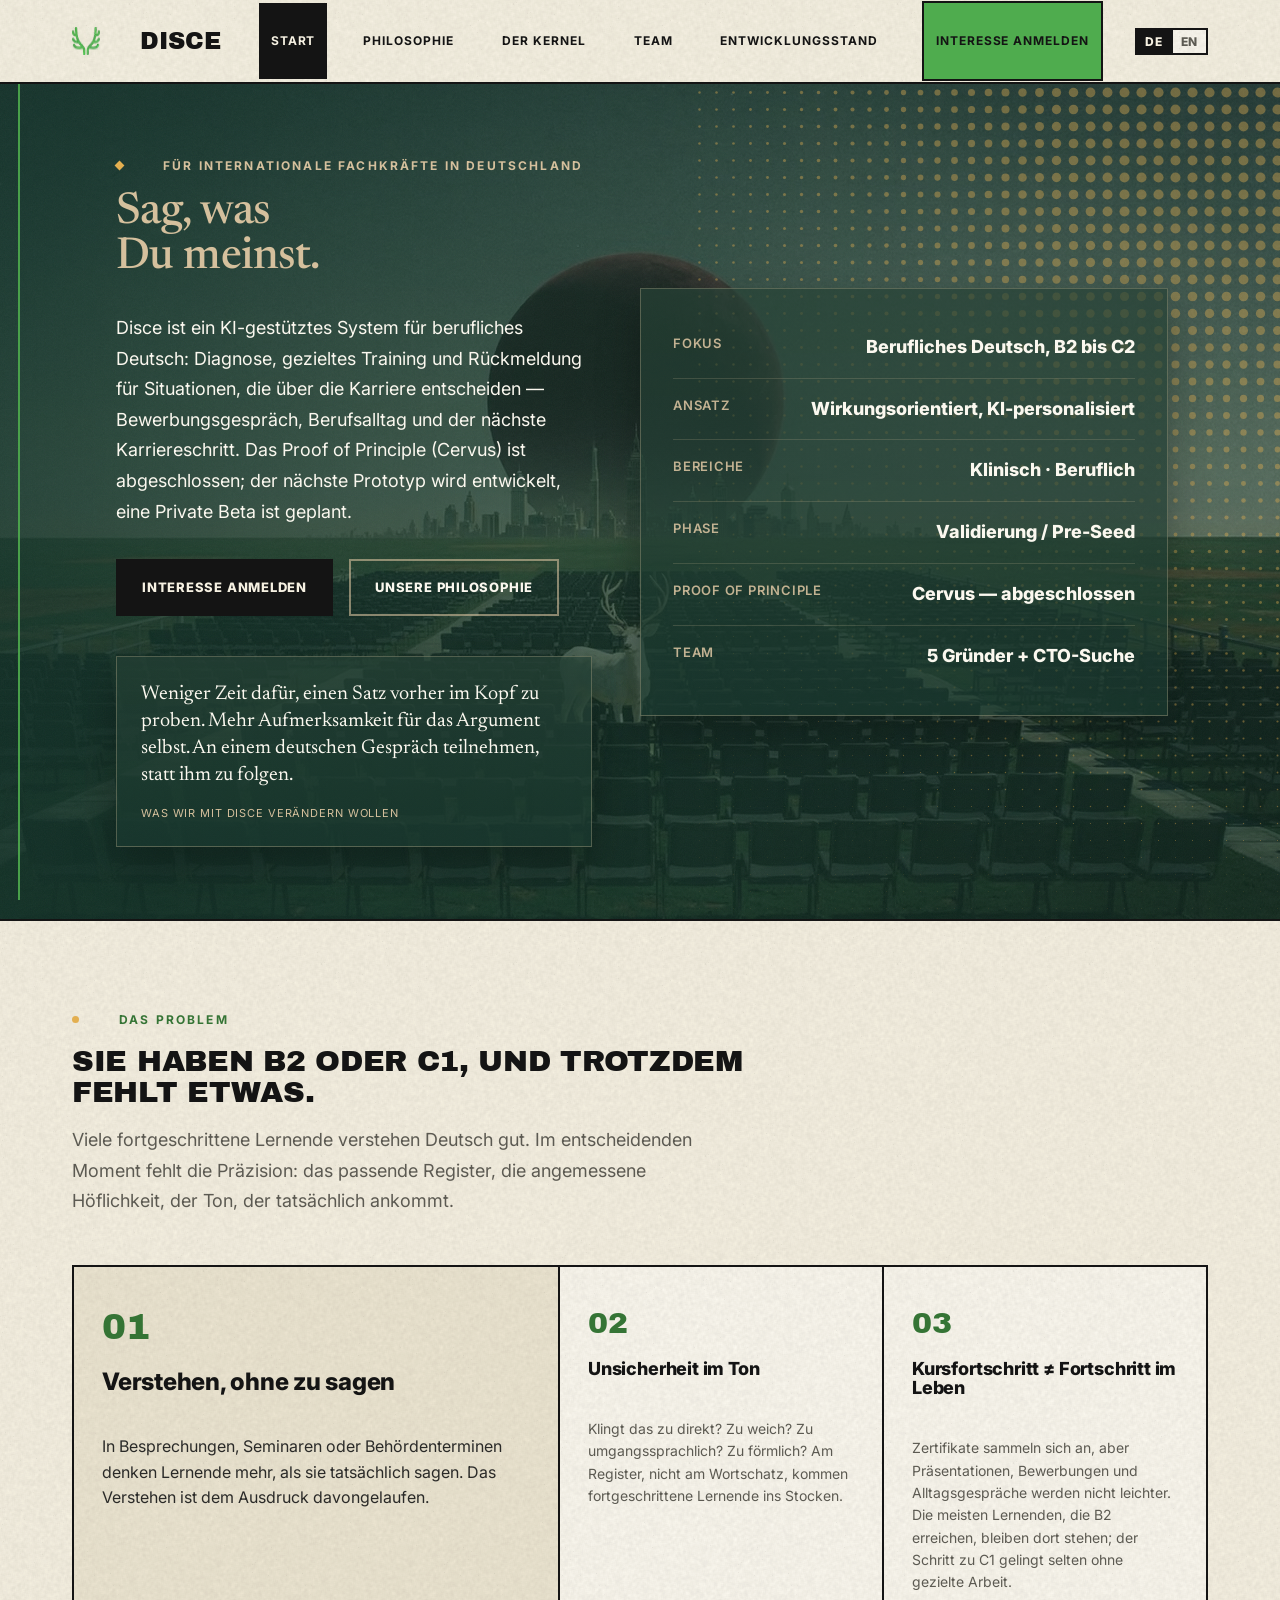
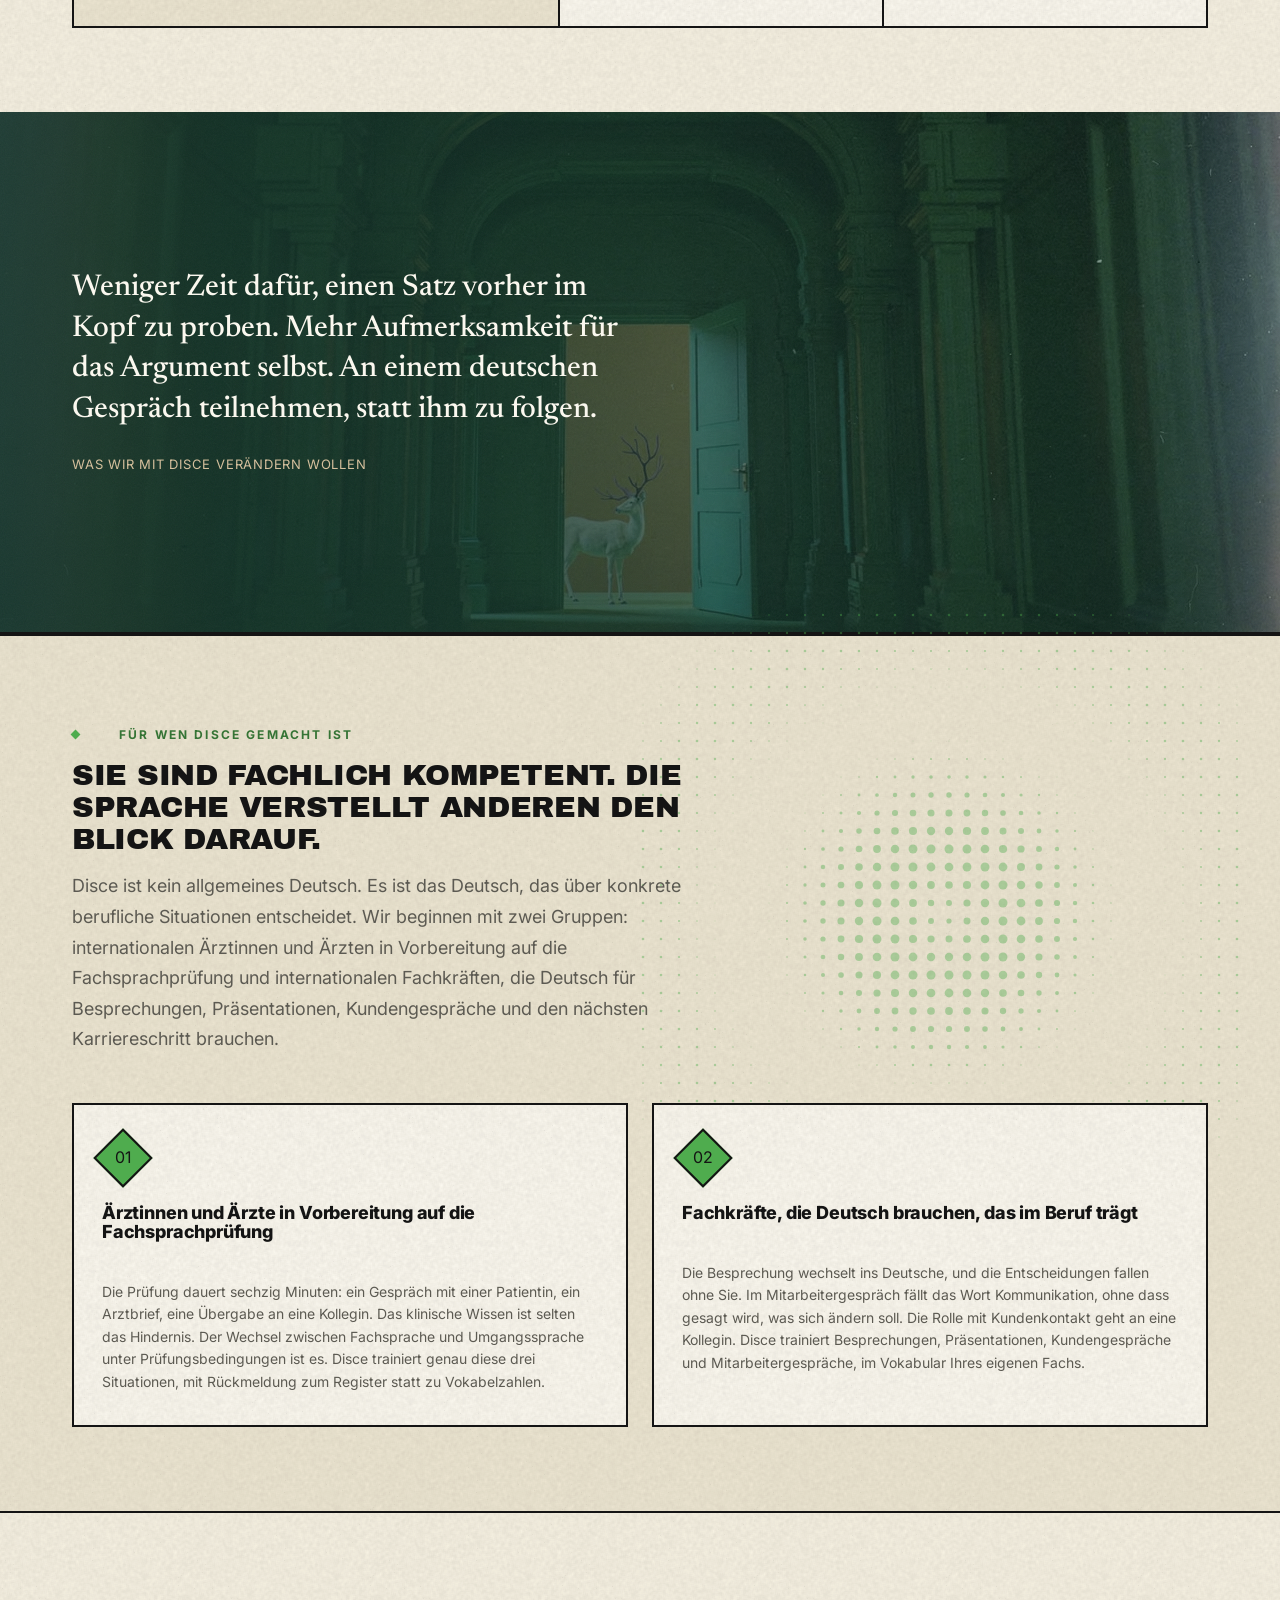
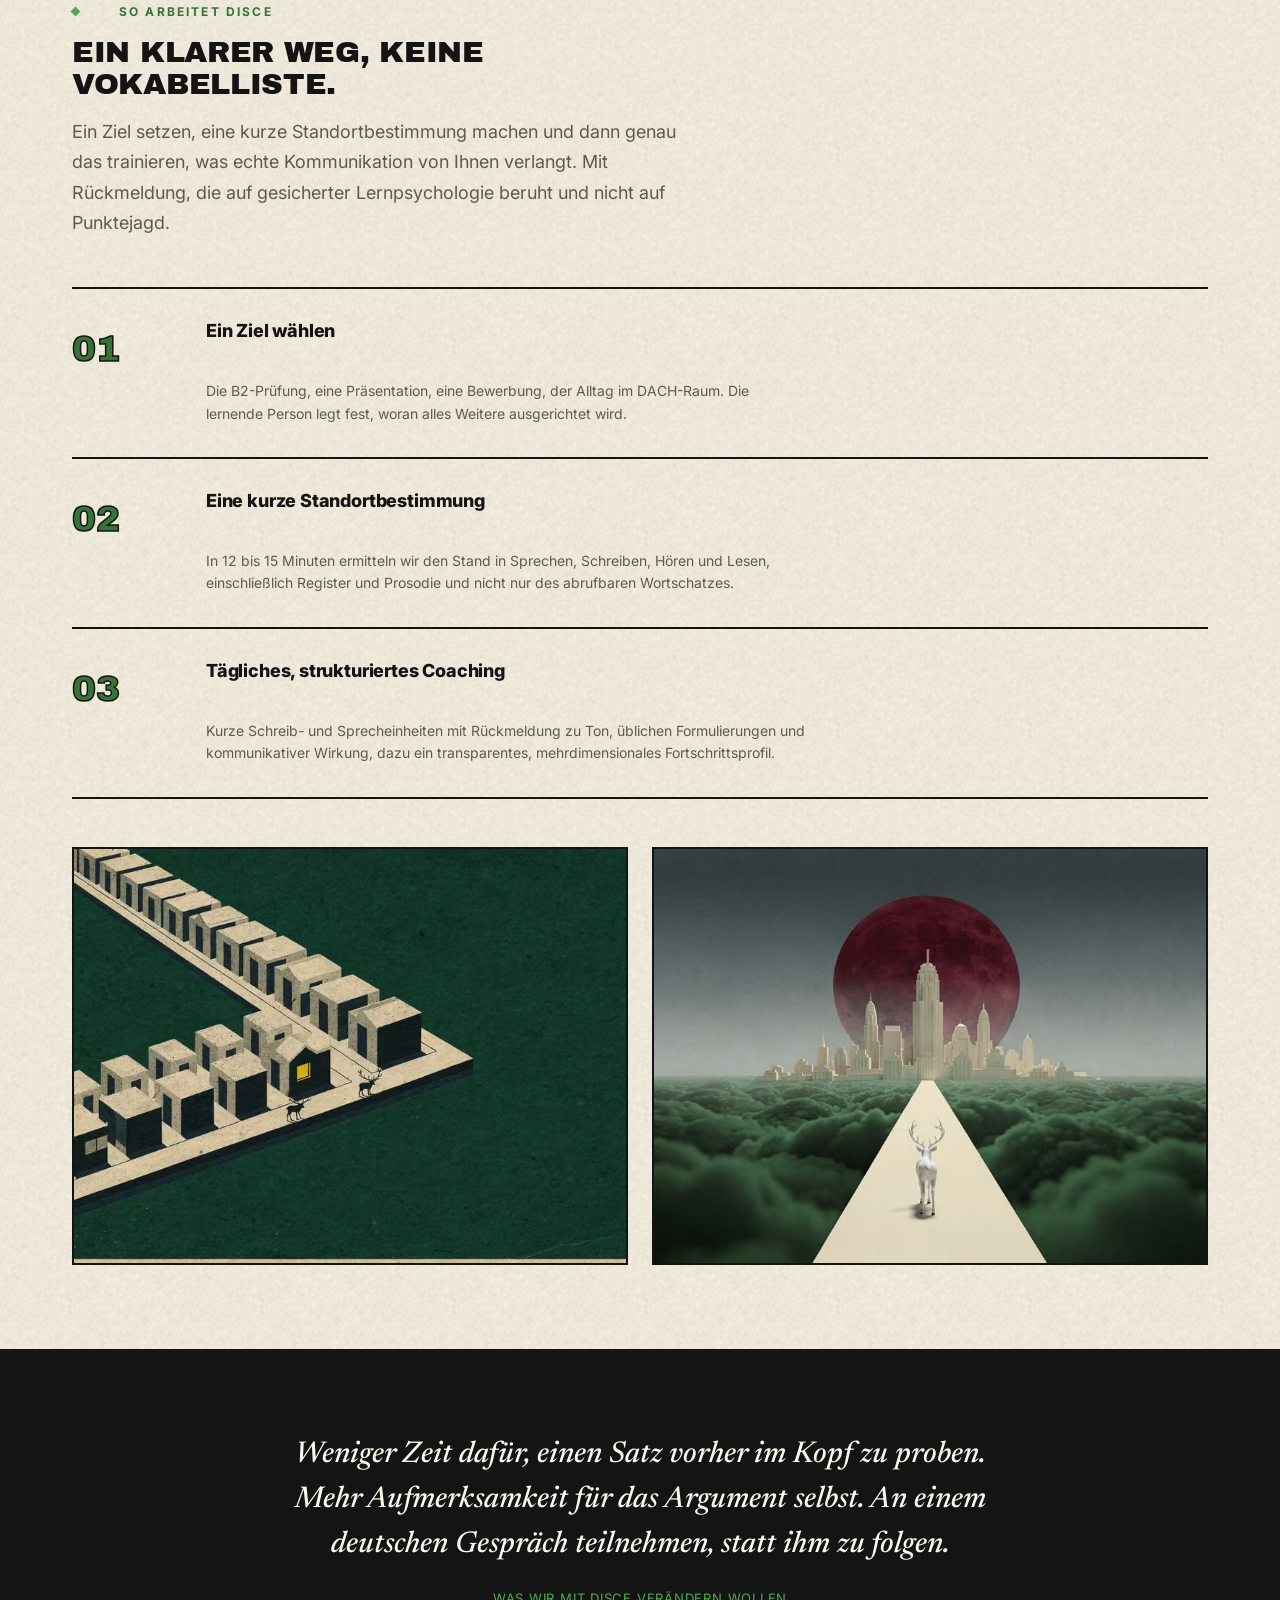
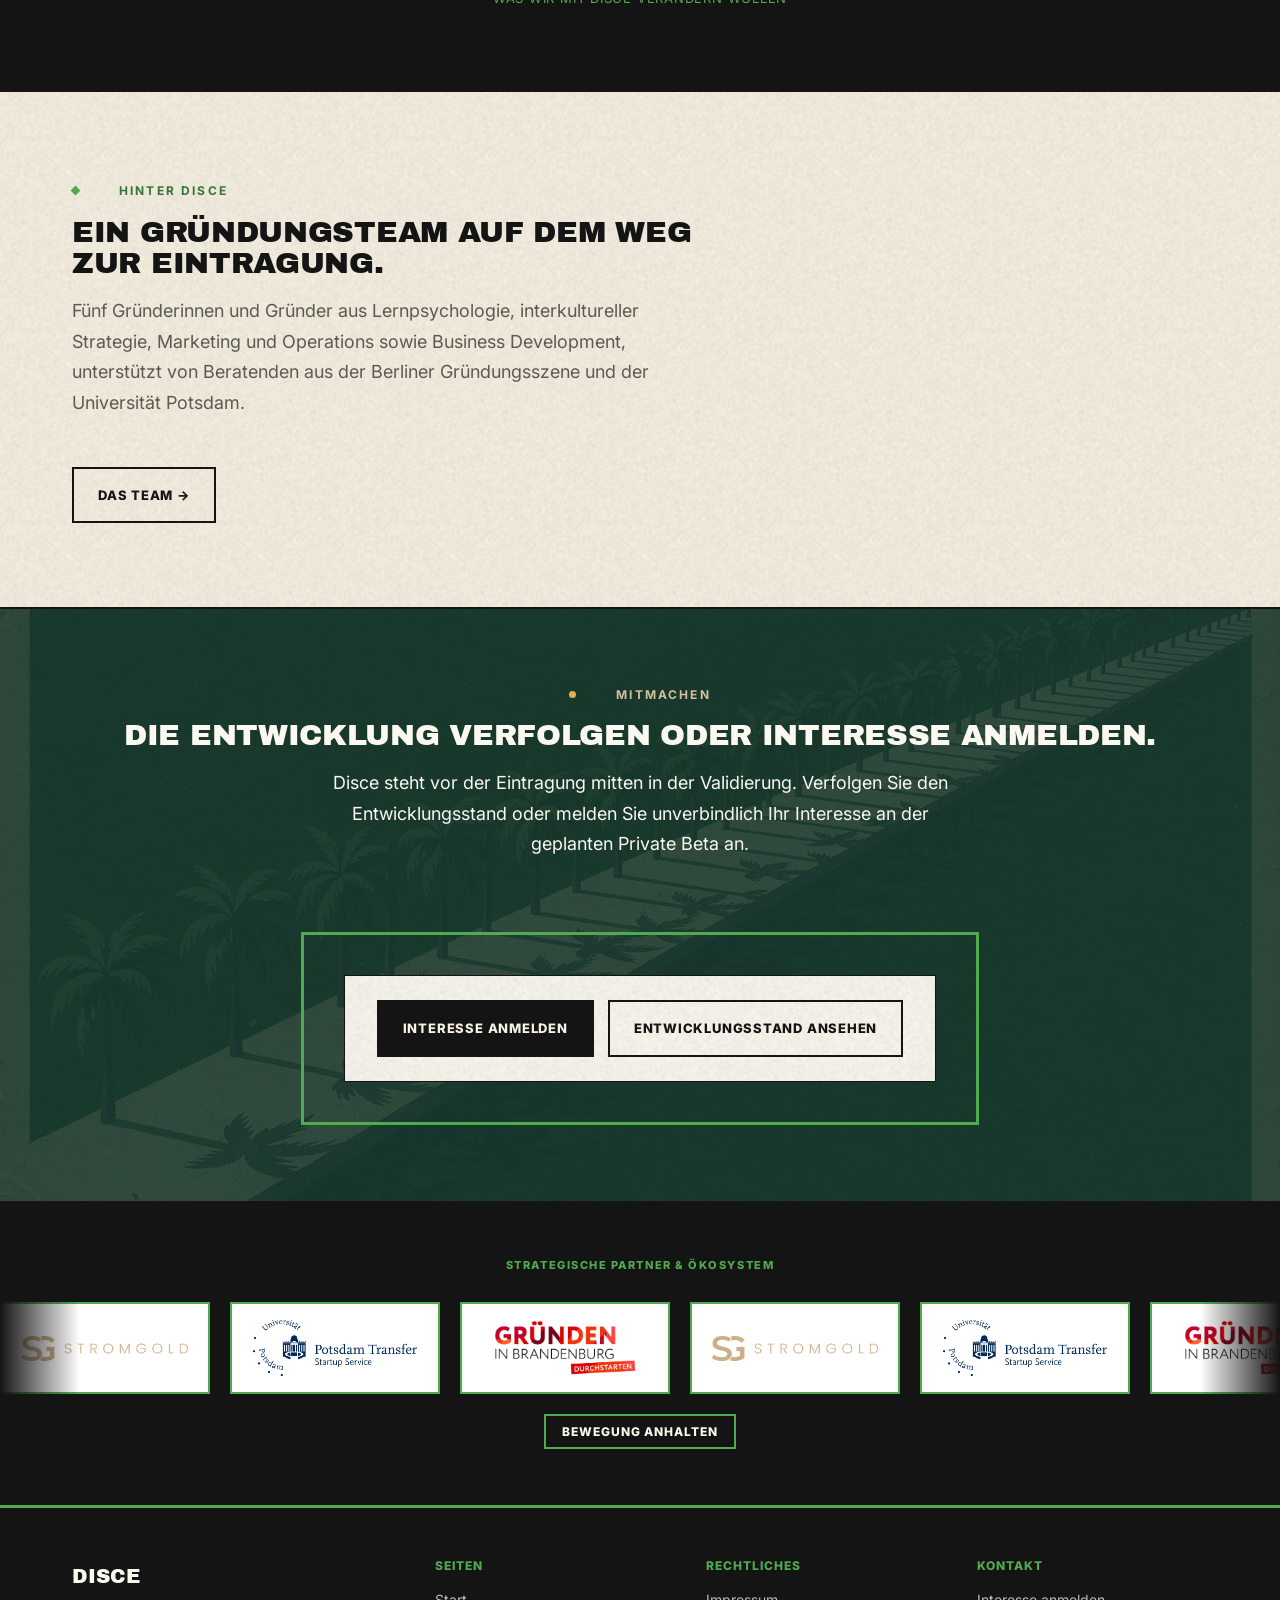
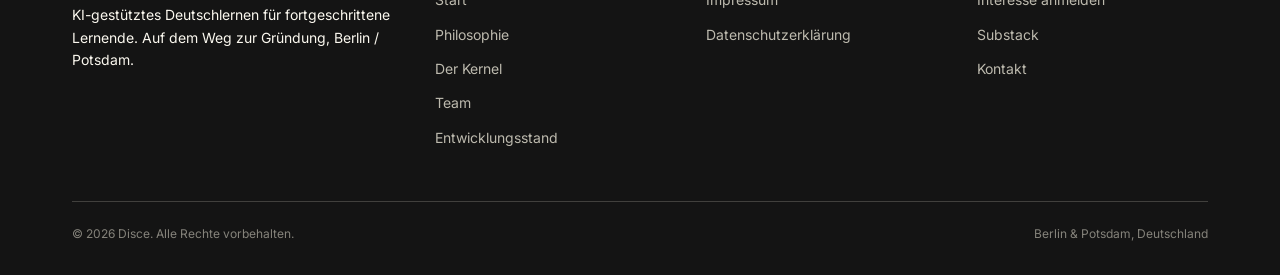
==== commit 9f46ca53: "perf(site): subset self-hosted fonts to rendered glyphs Add fonts/*.subset.woff2 (glyph subset of ev" ====
--- a/index.html
+++ b/index.html
@@ -12,14 +12,14 @@
      the full minified sheet loads asynchronously below and re-applies every
      rule, so the rendered result is unchanged. -->
 <style>
-@font-face{font-family:'Archivo Black';font-style:normal;font-weight:400;font-display:swap;src:url('fonts/archivo-black-400.woff2') format('woff2');}@font-face{font-family:'Inter';font-style:normal;font-weight:400 800;font-display:swap;src:url('fonts/inter-var.woff2') format('woff2');}@font-face{font-family:'Newsreader';font-style:normal;font-weight:200 800;font-display:swap;src:url('fonts/newsreader-roman-var.woff2') format('woff2');}:root{--legacy-ink:#141414;--legacy-paper:#FBF8EF;--green-forest:#1E4B3A;--ink-soft:#2A2A28;--cream:#F6F1E2;--green:#4FAC4E;--green-dark:#357435;--muted:#5C5A52;--line-soft:rgba(20,20,20,0.16);--green-deep:#123329;--green-sage:#77816A;--parchment:#D5C09D;--ochre:#E3AF50;--grain-film:url("data:image/svg+xml,%3Csvg xmlns='http://www.w3.org/2000/svg' width='140' height='140'%3E%3Cfilter id='n'%3E%3CfeTurbulence type='fractalNoise' baseFrequency='0.9' numOctaves='2' stitchTiles='stitch'/%3E%3C/filter%3E%3Crect width='100%25' height='100%25' filter='url(%23n)'/%3E%3C/svg%3E");--grain-film-opacity:0.05;--grain-paper:url('images/paper-grain.webp');--grain-paper-size:192px 192px;--paper-grain:var(--grain-paper);--font-display:'Archivo Black','Inter',sans-serif;--font-body:'Inter',-apple-system,sans-serif;--fs-100:11px;--fs-200:12px;--fs-300:13px;--fs-400:14px;--fs-500:16px;--fs-600:18px;--fs-700:20px;--fs-800:24px;--fs-900:30px;--fs-1000:36px;--fs-1100:44px;--sp-4:4px;--sp-8:8px;--sp-12:12px;--sp-16:16px;--sp-20:20px;--sp-24:24px;--sp-28:28px;--sp-32:32px;--sp-40:40px;--sp-44:44px;--sp-48:48px;--sp-56:56px;--sp-72:72px;--sp-84:84px;--ease:cubic-bezier(0.2,0,0,1);--dur-fast:120ms;--dur-slow:260ms;--gen-cycle:26s;--maxw:1200px;}*{margin:0;padding:0;box-sizing:border-box;}html{scroll-behavior:smooth;}body{font-family:var(--font-body);color:var(--legacy-ink);background:var(--cream);line-height:1.6;font-size:var(--fs-500);-webkit-font-smoothing:antialiased;}.wrap{max-width:var(--maxw);margin:0 auto;padding:0 var(--sp-32);position:relative;}a{color:inherit;text-decoration:none;}img{max-width:100%;display:block;}h1,h2,h3,h4{font-family:var(--font-display);font-weight:400;line-height:1.06;color:var(--legacy-ink);letter-spacing:-0.01em;text-transform:uppercase;}h3,h4{text-transform:none;font-family:var(--font-body);font-weight:800;}p{color:var(--ink-soft);}.eyebrow{display:inline-flex;align-items:center;gap:var(--sp-40);font-family:var(--font-body);font-size:var(--fs-200);font-weight:700;letter-spacing:0.18em;text-transform:uppercase;color:var(--green-dark);margin-bottom:var(--sp-16);max-width:100%;overflow-wrap:anywhere;}.eyebrow::before{content:'';width:7px;height:7px;background:var(--green);transform:rotate(45deg);display:inline-block;flex-shrink:0;}.bg-ink .eyebrow,.bg-forest .eyebrow{color:var(--green);}.bg-ink .eyebrow::before,.bg-forest .eyebrow::before{background:var(--green);}.lede{font-size:var(--fs-600);color:var(--muted);max-width:620px;line-height:1.7;}body::before{content:'';position:fixed;top:0;bottom:0;left:18px;width:2px;background:var(--green);z-index:300;opacity:0.9;}@media (max-width: 700px){body::before{display:none;}}.site-header{position:sticky;top:0;z-index:500;background:var(--cream);border-bottom:2px solid var(--legacy-ink);}.nav{display:flex;align-items:center;justify-content:space-between;height:82px;}.brand{display:flex;align-items:center;gap:var(--sp-40);font-family:var(--font-display);font-size:var(--fs-800);color:var(--legacy-ink);text-transform:uppercase;}.brand .brand-mark{width:var(--sp-28);height:var(--sp-28);flex-shrink:0;}.brand picture{display:inline-flex;flex-shrink:0;}.nav-links{display:flex;align-items:center;gap:var(--sp-24);}.nav-links a{font-size:var(--fs-200);font-weight:700;letter-spacing:0.08em;text-transform:uppercase;color:var(--legacy-ink);padding:var(--sp-28) var(--sp-12);transition:background-color var(--dur-fast) var(--ease),color var(--dur-fast) var(--ease);}.nav-links a:hover,.nav-links a.active{background:var(--legacy-ink);color:var(--cream);}.nav-cta{background:var(--green) !important;color:var(--legacy-ink) !important;border:2px solid var(--legacy-ink);margin-left:8px;}.nav-cta:hover{background:var(--legacy-ink) !important;color:var(--green) !important;}.nav-toggle{display:none;background:none;border:2px solid var(--legacy-ink);padding:var(--sp-12) var(--sp-16);font-size:var(--fs-700);color:var(--legacy-ink);cursor:pointer;}@media (max-width: 1179px){.nav-links{position:fixed;top:82px;left:0;right:0;background:var(--cream);background-image:var(--paper-grain);background-repeat:repeat;background-size:var(--grain-paper-size);flex-direction:column;align-items:stretch;gap:0;border-bottom:2px solid var(--legacy-ink);max-height:0;overflow:hidden;transition:max-height var(--dur-slow) var(--ease);}.nav-links.open{max-height:560px;}.nav-links a{padding:var(--sp-16) var(--sp-32);border-bottom:1px solid var(--line-soft);}.nav-links .nav-cta{margin:16px 32px;text-align:center;}.nav-toggle{display:block;}}.hero{position:relative;padding:0;background-color:var(--green-deep);border-bottom:2px solid var(--legacy-ink);overflow:hidden;isolation:isolate;}.hero-bg{position:absolute;inset:0;z-index:0;display:block;background-image:url("[data-uri]");background-size:cover;background-position:50% 45%;}.hero-bg img{width:100%;height:100%;object-fit:cover;object-position:50% 45%;display:block;}.hero::before{content:'';position:absolute;inset:0;z-index:1;pointer-events:none;background:linear-gradient(90deg,rgba(18,51,41,0.80) 0%,rgba(18,51,41,0.58) 48%,rgba(18,51,41,0.34) 100%),linear-gradient(180deg,rgba(18,51,41,0.16) 0%,rgba(18,51,41,0.42) 100%);}.hero::after{content:'';position:absolute;inset:0;z-index:2;background-image:var(--grain-film);opacity:var(--grain-film-opacity);pointer-events:none;}.hero-map-bg{display:none;}.hero-grid{position:relative;z-index:3;display:grid;grid-template-columns:1fr 1fr;gap:0;align-items:stretch;min-height:560px;}.hero-grid > div:first-child{padding:var(--sp-72) var(--sp-48) var(--sp-72) var(--sp-44);display:flex;flex-direction:column;justify-content:center;position:relative;}.hero h1{font-family:'Newsreader',Georgia,serif;font-weight:500;font-size:var(--fs-1100);text-transform:none;letter-spacing:-0.012em;line-height:1.02;color:var(--parchment);margin-bottom:var(--sp-24);max-width:560px;}.hero .pronunciation{display:none;}.hero .eyebrow{color:var(--parchment);}.hero .eyebrow::before{background:var(--ochre);}.hero .lede{color:var(--legacy-paper);}.hero-actions{display:flex;gap:var(--sp-16);margin-top:var(--sp-32);flex-wrap:wrap;}.btn-primary,.btn-secondary{display:inline-block;padding:var(--sp-16) var(--sp-24);font-size:var(--fs-300);font-weight:800;letter-spacing:0.06em;text-transform:uppercase;transition:background-color var(--dur-fast) var(--ease),color var(--dur-fast) var(--ease),border-color var(--dur-fast) var(--ease);border:2px solid var(--legacy-ink);}.btn-primary{background:var(--legacy-ink);color:var(--cream);}.btn-primary:hover{background:var(--green);color:var(--legacy-ink);border-color:var(--legacy-ink);}.btn-secondary{background:transparent;color:var(--legacy-ink);}.btn-secondary:hover{background:var(--legacy-ink);color:var(--cream);}.hero .btn-primary:hover{background:var(--parchment);color:var(--legacy-ink);}.hero .btn-secondary{color:var(--legacy-paper);border-color:rgba(213,192,157,0.6);}.hero .btn-secondary:hover{background:var(--legacy-paper);color:var(--legacy-ink);}.hero .glass-card{position:relative;border-radius:0;border:1px solid rgba(213,192,157,0.30);background:linear-gradient(180deg,rgba(213,192,157,0.07),rgba(213,192,157,0.03)),rgba(18,51,41,0.66);box-shadow:0 18px 40px rgba(0,0,0,0.28);color:var(--legacy-paper);}.hero .hero-panel{position:relative;align-self:center;margin:var(--sp-40) var(--sp-40) var(--sp-40) 0;padding:var(--sp-28) var(--sp-32);background:linear-gradient(180deg,rgba(213,192,157,0.07),rgba(213,192,157,0.03)),rgba(18,51,41,0.66);border:1px solid rgba(213,192,157,0.30);box-shadow:0 18px 40px rgba(0,0,0,0.28);overflow:hidden;}.hero .hero-panel .stat-row{position:relative;z-index:1;display:flex;justify-content:space-between;padding:var(--sp-16) 0;border-bottom:1px solid rgba(213,192,157,0.18);font-size:var(--fs-600);}.hero .hero-panel .stat-row:last-child{border-bottom:none;}.hero .hero-panel .stat-label{color:rgba(213,192,157,0.9);font-weight:600;text-transform:uppercase;font-size:var(--fs-300);letter-spacing:0.06em;}.hero .hero-panel .stat-value{font-weight:800;color:var(--legacy-paper);text-align:right;}.hero .glass-testimonial{margin-top:var(--sp-40);max-width:480px;padding:var(--sp-24);}.hero .glass-testimonial blockquote{font-family:'Newsreader',Georgia,serif;font-size:var(--fs-700);line-height:1.35;color:var(--legacy-paper);}.hero .glass-testimonial figcaption{margin-top:var(--sp-16);font-size:var(--fs-100);letter-spacing:0.08em;text-transform:uppercase;color:var(--parchment);}@media (max-width: 900px){.hero-grid{grid-template-columns:1fr;min-height:0;}.hero{--hero-band:340px;background-color:var(--green-forest);}.hero::before{display:none;}.hero-bg{height:var(--hero-band);bottom:auto;}.hero-grid{padding-top:var(--hero-band);}.hero-grid > div:first-child{padding:var(--sp-56) var(--sp-32);}.hero .hero-panel{margin:var(--sp-16) var(--sp-32) var(--sp-8);border-left:1px solid rgba(213,192,157,0.30);}.hero .glass-testimonial{max-width:none;margin:var(--sp-24) 0 var(--sp-40);}.hero h1{font-size:var(--fs-900);}}section{padding:var(--sp-84) 0;}*:focus-visible{outline:3px solid var(--legacy-ink);outline-offset:2px;}.bg-ink *:focus-visible,.bg-forest *:focus-visible,.site-footer *:focus-visible,.hero-panel *:focus-visible,.ticker-section *:focus-visible{outline-color:var(--legacy-paper);}.skip-link{position:fixed;top:var(--sp-8);left:var(--sp-8);z-index:2000;padding:10px var(--sp-16);background:var(--legacy-ink);color:var(--legacy-paper);font-family:var(--font-body);font-size:var(--fs-400);font-weight:700;text-decoration:none;border:2px solid var(--green);transform:translateY(-200%);transition:transform 120ms ease-out;}.skip-link:focus{transform:translateY(0);outline:3px solid var(--legacy-paper);outline-offset:2px;}main:focus{outline:none;}.portrait-layer{position:fixed;inset:0;z-index:0;pointer-events:none;overflow:hidden;}.portrait-layer img{position:absolute;width:360px;height:auto;opacity:0.12;filter:grayscale(100%);}.portrait-goethe{left:4%;top:34%;}.portrait-wittgenstein{right:4%;top:8%;}@media (max-width: 1100px){.portrait-layer{display:none;}}@media (prefers-reduced-motion: reduce){.portrait-layer img{transition:none;}}body.lang-de [data-lang="en"]{display:none;}body.lang-en [data-lang="de"]{display:none;}html.pre-en body:not(.lang-de):not(.lang-en) [data-lang="de"]{display:none;}html:not(.pre-en) body:not(.lang-de):not(.lang-en) [data-lang="en"]{display:none;}.lang-switch{display:inline-flex;border:2px solid var(--legacy-ink);background:var(--legacy-paper);margin-left:var(--sp-8);flex:none;}.lang-switch button{font-family:var(--font-body);font-size:var(--fs-200);font-weight:800;letter-spacing:0.06em;padding:var(--sp-4) var(--sp-8);background:transparent;color:var(--muted);border:none;cursor:pointer;transition:background-color var(--dur-fast) var(--ease),color var(--dur-fast) var(--ease);}.lang-switch button + button{border-left:2px solid var(--legacy-ink);}.lang-switch button:hover{color:var(--legacy-ink);}.lang-switch button[aria-pressed="true"]{background:var(--legacy-ink);color:var(--cream);}@media (max-width: 1179px){.lang-switch{margin-left:0;margin-top:var(--sp-12);}}h1,h2,h3,h4,.prose,.lede{overflow-wrap:break-word;}.cta-frame{min-width:0;max-width:100%;}.cta-frame .btn-primary,.cta-frame .btn-secondary{min-width:0;max-width:100%;overflow-wrap:break-word;}@media (max-width: 480px){:lang(de) h1,:lang(de) h2,:lang(de) h3{hyphens:auto;-webkit-hyphens:auto;}:lang(de) .cta-frame .btn-primary,:lang(de) .cta-frame .btn-secondary{hyphens:auto;-webkit-hyphens:auto;}.cta-frame{padding:var(--sp-20);}.cta-frame-inner{padding:var(--sp-16) var(--sp-12);}.cta-frame .btn-primary,.cta-frame .btn-secondary{padding-left:var(--sp-12);padding-right:var(--sp-12);}.hero .hero-panel .stat-row{flex-wrap:wrap;font-size:var(--fs-500);}.hero .hero-panel .stat-value{text-align:left;}.hero{--hero-band:280px;}.hero h1{font-size:var(--fs-1000);}.hero .glass-testimonial blockquote{font-size:var(--fs-600);}}:root{--botanical-opacity:0.25;}body{--botanical-image:url('images/derived/greenery-horizon-watertower-2560.webp');--botanical-position:74% 50%;}body:has(.hero){--botanical-image:url('images/derived/greenery-conservatory-moon-1254.webp');--botanical-position:58% 42%;}body.page-kernel{--botanical-image:none;}@media (min-width: 1120px){body:has(.phil-ambient)::after{--phil-pane:clamp(320px,26vw,380px);-webkit-mask-image:linear-gradient(90deg,#000 0%,#000 calc(100% - var(--phil-pane) - 180px),rgba(0,0,0,0) calc(100% - var(--phil-pane) - 16px));mask-image:linear-gradient(90deg,#000 0%,#000 calc(100% - var(--phil-pane) - 180px),rgba(0,0,0,0) calc(100% - var(--phil-pane) - 16px));}}body::after{content:'';position:fixed;inset:0;z-index:-1;pointer-events:none;background-image:var(--botanical-image,none);background-size:cover;background-position:var(--botanical-position,50% 50%);background-repeat:no-repeat;opacity:var(--botanical-opacity);}@media (max-width: 1023px){body::after{display:none;}}.dot-field{position:absolute;inset:0;overflow:hidden;pointer-events:none;--dot-clear:150px;background-repeat:no-repeat;background-position:right top;background-size:cover;}.dot-field-canvas{position:absolute;inset:0;width:100%;height:100%;display:block;}.dot-field.is-gen-active{background-image:none;}.dot-field.is-reactive{-webkit-mask-image:radial-gradient(circle var(--dot-clear) at var(--dot-x,50%) var(--dot-y,50%),transparent 0,transparent 50%,#000 100%);mask-image:radial-gradient(circle var(--dot-clear) at var(--dot-x,50%) var(--dot-y,50%),transparent 0,transparent 50%,#000 100%);}.dot-field--hero{left:auto;width:min(46%,640px);--dot-pitch:17;--dot-radius:6;--dot-min:0.06;background-image:url('images/derived/dot-bloom-green.png');}.dot-field--hero-dark{z-index:2;opacity:0.4;background-image:url('images/derived/dot-bloom-ochre.png');--dot-color-a:var(--ochre);--dot-color-b:var(--parchment);}.has-focal{position:relative;}.has-focal > *:not(.dot-field){position:relative;z-index:1;}@media (max-width: 768px){.dot-field--hero{display:none;}}
+@font-face{font-family:'Archivo Black';font-style:normal;font-weight:400;font-display:swap;src:url('fonts/archivo-black-400.subset.woff2') format('woff2');}@font-face{font-family:'Inter';font-style:normal;font-weight:400 800;font-display:swap;src:url('fonts/inter-var.subset.woff2') format('woff2');}@font-face{font-family:'Newsreader';font-style:normal;font-weight:200 800;font-display:swap;src:url('fonts/newsreader-roman-var.subset.woff2') format('woff2');}:root{--legacy-ink:#141414;--legacy-paper:#FBF8EF;--green-forest:#1E4B3A;--ink-soft:#2A2A28;--cream:#F6F1E2;--green:#4FAC4E;--green-dark:#357435;--muted:#5C5A52;--line-soft:rgba(20,20,20,0.16);--green-deep:#123329;--green-sage:#77816A;--parchment:#D5C09D;--ochre:#E3AF50;--grain-film:url("data:image/svg+xml,%3Csvg xmlns='http://www.w3.org/2000/svg' width='140' height='140'%3E%3Cfilter id='n'%3E%3CfeTurbulence type='fractalNoise' baseFrequency='0.9' numOctaves='2' stitchTiles='stitch'/%3E%3C/filter%3E%3Crect width='100%25' height='100%25' filter='url(%23n)'/%3E%3C/svg%3E");--grain-film-opacity:0.05;--grain-paper:url('images/paper-grain.webp');--grain-paper-size:192px 192px;--paper-grain:var(--grain-paper);--font-display:'Archivo Black','Inter',sans-serif;--font-body:'Inter',-apple-system,sans-serif;--fs-100:11px;--fs-200:12px;--fs-300:13px;--fs-400:14px;--fs-500:16px;--fs-600:18px;--fs-700:20px;--fs-800:24px;--fs-900:30px;--fs-1000:36px;--fs-1100:44px;--sp-4:4px;--sp-8:8px;--sp-12:12px;--sp-16:16px;--sp-20:20px;--sp-24:24px;--sp-28:28px;--sp-32:32px;--sp-40:40px;--sp-44:44px;--sp-48:48px;--sp-56:56px;--sp-72:72px;--sp-84:84px;--ease:cubic-bezier(0.2,0,0,1);--dur-fast:120ms;--dur-slow:260ms;--gen-cycle:26s;--maxw:1200px;}*{margin:0;padding:0;box-sizing:border-box;}html{scroll-behavior:smooth;}body{font-family:var(--font-body);color:var(--legacy-ink);background:var(--cream);line-height:1.6;font-size:var(--fs-500);-webkit-font-smoothing:antialiased;}.wrap{max-width:var(--maxw);margin:0 auto;padding:0 var(--sp-32);position:relative;}a{color:inherit;text-decoration:none;}img{max-width:100%;display:block;}h1,h2,h3,h4{font-family:var(--font-display);font-weight:400;line-height:1.06;color:var(--legacy-ink);letter-spacing:-0.01em;text-transform:uppercase;}h3,h4{text-transform:none;font-family:var(--font-body);font-weight:800;}p{color:var(--ink-soft);}.eyebrow{display:inline-flex;align-items:center;gap:var(--sp-40);font-family:var(--font-body);font-size:var(--fs-200);font-weight:700;letter-spacing:0.18em;text-transform:uppercase;color:var(--green-dark);margin-bottom:var(--sp-16);max-width:100%;overflow-wrap:anywhere;}.eyebrow::before{content:'';width:7px;height:7px;background:var(--green);transform:rotate(45deg);display:inline-block;flex-shrink:0;}.bg-ink .eyebrow,.bg-forest .eyebrow{color:var(--green);}.bg-ink .eyebrow::before,.bg-forest .eyebrow::before{background:var(--green);}.lede{font-size:var(--fs-600);color:var(--muted);max-width:620px;line-height:1.7;}body::before{content:'';position:fixed;top:0;bottom:0;left:18px;width:2px;background:var(--green);z-index:300;opacity:0.9;}@media (max-width: 700px){body::before{display:none;}}.site-header{position:sticky;top:0;z-index:500;background:var(--cream);border-bottom:2px solid var(--legacy-ink);}.nav{display:flex;align-items:center;justify-content:space-between;height:82px;}.brand{display:flex;align-items:center;gap:var(--sp-40);font-family:var(--font-display);font-size:var(--fs-800);color:var(--legacy-ink);text-transform:uppercase;}.brand .brand-mark{width:var(--sp-28);height:var(--sp-28);flex-shrink:0;}.brand picture{display:inline-flex;flex-shrink:0;}.nav-links{display:flex;align-items:center;gap:var(--sp-24);}.nav-links a{font-size:var(--fs-200);font-weight:700;letter-spacing:0.08em;text-transform:uppercase;color:var(--legacy-ink);padding:var(--sp-28) var(--sp-12);transition:background-color var(--dur-fast) var(--ease),color var(--dur-fast) var(--ease);}.nav-links a:hover,.nav-links a.active{background:var(--legacy-ink);color:var(--cream);}.nav-cta{background:var(--green) !important;color:var(--legacy-ink) !important;border:2px solid var(--legacy-ink);margin-left:8px;}.nav-cta:hover{background:var(--legacy-ink) !important;color:var(--green) !important;}.nav-toggle{display:none;background:none;border:2px solid var(--legacy-ink);padding:var(--sp-12) var(--sp-16);font-size:var(--fs-700);color:var(--legacy-ink);cursor:pointer;}@media (max-width: 1179px){.nav-links{position:fixed;top:82px;left:0;right:0;background:var(--cream);background-image:var(--paper-grain);background-repeat:repeat;background-size:var(--grain-paper-size);flex-direction:column;align-items:stretch;gap:0;border-bottom:2px solid var(--legacy-ink);max-height:0;overflow:hidden;transition:max-height var(--dur-slow) var(--ease);}.nav-links.open{max-height:560px;}.nav-links a{padding:var(--sp-16) var(--sp-32);border-bottom:1px solid var(--line-soft);}.nav-links .nav-cta{margin:16px 32px;text-align:center;}.nav-toggle{display:block;}}.hero{position:relative;padding:0;background-color:var(--green-deep);border-bottom:2px solid var(--legacy-ink);overflow:hidden;isolation:isolate;}.hero-bg{position:absolute;inset:0;z-index:0;display:block;background-image:url("[data-uri]");background-size:cover;background-position:50% 45%;}.hero-bg img{width:100%;height:100%;object-fit:cover;object-position:50% 45%;display:block;}.hero::before{content:'';position:absolute;inset:0;z-index:1;pointer-events:none;background:linear-gradient(90deg,rgba(18,51,41,0.80) 0%,rgba(18,51,41,0.58) 48%,rgba(18,51,41,0.34) 100%),linear-gradient(180deg,rgba(18,51,41,0.16) 0%,rgba(18,51,41,0.42) 100%);}.hero::after{content:'';position:absolute;inset:0;z-index:2;background-image:var(--grain-film);opacity:var(--grain-film-opacity);pointer-events:none;}.hero-map-bg{display:none;}.hero-grid{position:relative;z-index:3;display:grid;grid-template-columns:1fr 1fr;gap:0;align-items:stretch;min-height:560px;}.hero-grid > div:first-child{padding:var(--sp-72) var(--sp-48) var(--sp-72) var(--sp-44);display:flex;flex-direction:column;justify-content:center;position:relative;}.hero h1{font-family:'Newsreader',Georgia,serif;font-weight:500;font-size:var(--fs-1100);text-transform:none;letter-spacing:-0.012em;line-height:1.02;color:var(--parchment);margin-bottom:var(--sp-24);max-width:560px;}.hero .pronunciation{display:none;}.hero .eyebrow{color:var(--parchment);}.hero .eyebrow::before{background:var(--ochre);}.hero .lede{color:var(--legacy-paper);}.hero-actions{display:flex;gap:var(--sp-16);margin-top:var(--sp-32);flex-wrap:wrap;}.btn-primary,.btn-secondary{display:inline-block;padding:var(--sp-16) var(--sp-24);font-size:var(--fs-300);font-weight:800;letter-spacing:0.06em;text-transform:uppercase;transition:background-color var(--dur-fast) var(--ease),color var(--dur-fast) var(--ease),border-color var(--dur-fast) var(--ease);border:2px solid var(--legacy-ink);}.btn-primary{background:var(--legacy-ink);color:var(--cream);}.btn-primary:hover{background:var(--green);color:var(--legacy-ink);border-color:var(--legacy-ink);}.btn-secondary{background:transparent;color:var(--legacy-ink);}.btn-secondary:hover{background:var(--legacy-ink);color:var(--cream);}.hero .btn-primary:hover{background:var(--parchment);color:var(--legacy-ink);}.hero .btn-secondary{color:var(--legacy-paper);border-color:rgba(213,192,157,0.6);}.hero .btn-secondary:hover{background:var(--legacy-paper);color:var(--legacy-ink);}.hero .glass-card{position:relative;border-radius:0;border:1px solid rgba(213,192,157,0.30);background:linear-gradient(180deg,rgba(213,192,157,0.07),rgba(213,192,157,0.03)),rgba(18,51,41,0.66);box-shadow:0 18px 40px rgba(0,0,0,0.28);color:var(--legacy-paper);}.hero .hero-panel{position:relative;align-self:center;margin:var(--sp-40) var(--sp-40) var(--sp-40) 0;padding:var(--sp-28) var(--sp-32);background:linear-gradient(180deg,rgba(213,192,157,0.07),rgba(213,192,157,0.03)),rgba(18,51,41,0.66);border:1px solid rgba(213,192,157,0.30);box-shadow:0 18px 40px rgba(0,0,0,0.28);overflow:hidden;}.hero .hero-panel .stat-row{position:relative;z-index:1;display:flex;justify-content:space-between;padding:var(--sp-16) 0;border-bottom:1px solid rgba(213,192,157,0.18);font-size:var(--fs-600);}.hero .hero-panel .stat-row:last-child{border-bottom:none;}.hero .hero-panel .stat-label{color:rgba(213,192,157,0.9);font-weight:600;text-transform:uppercase;font-size:var(--fs-300);letter-spacing:0.06em;}.hero .hero-panel .stat-value{font-weight:800;color:var(--legacy-paper);text-align:right;}.hero .glass-testimonial{margin-top:var(--sp-40);max-width:480px;padding:var(--sp-24);}.hero .glass-testimonial blockquote{font-family:'Newsreader',Georgia,serif;font-size:var(--fs-700);line-height:1.35;color:var(--legacy-paper);}.hero .glass-testimonial figcaption{margin-top:var(--sp-16);font-size:var(--fs-100);letter-spacing:0.08em;text-transform:uppercase;color:var(--parchment);}@media (max-width: 900px){.hero-grid{grid-template-columns:1fr;min-height:0;}.hero{--hero-band:340px;background-color:var(--green-forest);}.hero::before{display:none;}.hero-bg{height:var(--hero-band);bottom:auto;}.hero-grid{padding-top:var(--hero-band);}.hero-grid > div:first-child{padding:var(--sp-56) var(--sp-32);}.hero .hero-panel{margin:var(--sp-16) var(--sp-32) var(--sp-8);border-left:1px solid rgba(213,192,157,0.30);}.hero .glass-testimonial{max-width:none;margin:var(--sp-24) 0 var(--sp-40);}.hero h1{font-size:var(--fs-900);}}section{padding:var(--sp-84) 0;}*:focus-visible{outline:3px solid var(--legacy-ink);outline-offset:2px;}.bg-ink *:focus-visible,.bg-forest *:focus-visible,.site-footer *:focus-visible,.hero-panel *:focus-visible,.ticker-section *:focus-visible{outline-color:var(--legacy-paper);}.skip-link{position:fixed;top:var(--sp-8);left:var(--sp-8);z-index:2000;padding:10px var(--sp-16);background:var(--legacy-ink);color:var(--legacy-paper);font-family:var(--font-body);font-size:var(--fs-400);font-weight:700;text-decoration:none;border:2px solid var(--green);transform:translateY(-200%);transition:transform 120ms ease-out;}.skip-link:focus{transform:translateY(0);outline:3px solid var(--legacy-paper);outline-offset:2px;}main:focus{outline:none;}.portrait-layer{position:fixed;inset:0;z-index:0;pointer-events:none;overflow:hidden;}.portrait-layer img{position:absolute;width:360px;height:auto;opacity:0.12;filter:grayscale(100%);}.portrait-goethe{left:4%;top:34%;}.portrait-wittgenstein{right:4%;top:8%;}@media (max-width: 1100px){.portrait-layer{display:none;}}@media (prefers-reduced-motion: reduce){.portrait-layer img{transition:none;}}body.lang-de [data-lang="en"]{display:none;}body.lang-en [data-lang="de"]{display:none;}html.pre-en body:not(.lang-de):not(.lang-en) [data-lang="de"]{display:none;}html:not(.pre-en) body:not(.lang-de):not(.lang-en) [data-lang="en"]{display:none;}.lang-switch{display:inline-flex;border:2px solid var(--legacy-ink);background:var(--legacy-paper);margin-left:var(--sp-8);flex:none;}.lang-switch button{font-family:var(--font-body);font-size:var(--fs-200);font-weight:800;letter-spacing:0.06em;padding:var(--sp-4) var(--sp-8);background:transparent;color:var(--muted);border:none;cursor:pointer;transition:background-color var(--dur-fast) var(--ease),color var(--dur-fast) var(--ease);}.lang-switch button + button{border-left:2px solid var(--legacy-ink);}.lang-switch button:hover{color:var(--legacy-ink);}.lang-switch button[aria-pressed="true"]{background:var(--legacy-ink);color:var(--cream);}@media (max-width: 1179px){.lang-switch{margin-left:0;margin-top:var(--sp-12);}}h1,h2,h3,h4,.prose,.lede{overflow-wrap:break-word;}.cta-frame{min-width:0;max-width:100%;}.cta-frame .btn-primary,.cta-frame .btn-secondary{min-width:0;max-width:100%;overflow-wrap:break-word;}@media (max-width: 480px){:lang(de) h1,:lang(de) h2,:lang(de) h3{hyphens:auto;-webkit-hyphens:auto;}:lang(de) .cta-frame .btn-primary,:lang(de) .cta-frame .btn-secondary{hyphens:auto;-webkit-hyphens:auto;}.cta-frame{padding:var(--sp-20);}.cta-frame-inner{padding:var(--sp-16) var(--sp-12);}.cta-frame .btn-primary,.cta-frame .btn-secondary{padding-left:var(--sp-12);padding-right:var(--sp-12);}.hero .hero-panel .stat-row{flex-wrap:wrap;font-size:var(--fs-500);}.hero .hero-panel .stat-value{text-align:left;}.hero{--hero-band:280px;}.hero h1{font-size:var(--fs-1000);}.hero .glass-testimonial blockquote{font-size:var(--fs-600);}}:root{--botanical-opacity:0.25;}body{--botanical-image:url('images/derived/greenery-horizon-watertower-2560.webp');--botanical-position:74% 50%;}body:has(.hero){--botanical-image:url('images/derived/greenery-conservatory-moon-1254.webp');--botanical-position:58% 42%;}body.page-kernel{--botanical-image:none;}@media (min-width: 1120px){body:has(.phil-ambient)::after{--phil-pane:clamp(320px,26vw,380px);-webkit-mask-image:linear-gradient(90deg,#000 0%,#000 calc(100% - var(--phil-pane) - 180px),rgba(0,0,0,0) calc(100% - var(--phil-pane) - 16px));mask-image:linear-gradient(90deg,#000 0%,#000 calc(100% - var(--phil-pane) - 180px),rgba(0,0,0,0) calc(100% - var(--phil-pane) - 16px));}}body::after{content:'';position:fixed;inset:0;z-index:-1;pointer-events:none;background-image:var(--botanical-image,none);background-size:cover;background-position:var(--botanical-position,50% 50%);background-repeat:no-repeat;opacity:var(--botanical-opacity);}@media (max-width: 1023px){body::after{display:none;}}.dot-field{position:absolute;inset:0;overflow:hidden;pointer-events:none;--dot-clear:150px;background-repeat:no-repeat;background-position:right top;background-size:cover;}.dot-field-canvas{position:absolute;inset:0;width:100%;height:100%;display:block;}.dot-field.is-gen-active{background-image:none;}.dot-field.is-reactive{-webkit-mask-image:radial-gradient(circle var(--dot-clear) at var(--dot-x,50%) var(--dot-y,50%),transparent 0,transparent 50%,#000 100%);mask-image:radial-gradient(circle var(--dot-clear) at var(--dot-x,50%) var(--dot-y,50%),transparent 0,transparent 50%,#000 100%);}.dot-field--hero{left:auto;width:min(46%,640px);--dot-pitch:17;--dot-radius:6;--dot-min:0.06;background-image:url('images/derived/dot-bloom-green.png');}.dot-field--hero-dark{z-index:2;opacity:0.4;background-image:url('images/derived/dot-bloom-ochre.png');--dot-color-a:var(--ochre);--dot-color-b:var(--parchment);}.has-focal{position:relative;}.has-focal > *:not(.dot-field){position:relative;z-index:1;}@media (max-width: 768px){.dot-field--hero{display:none;}}
 </style>
 <link rel="preload" href="css/experimental.min.css" as="style" onload="this.onload=null;this.rel='stylesheet'">
 <noscript><link rel="stylesheet" href="css/experimental.min.css"></noscript>
 <!-- PERF-01: preload the self-hosted hero headline face (Newsreader roman).
      Exact same URL as the @font-face src in css/experimental.css, so the
      @font-face fetch reuses this response (no duplicate request). -->
-<link rel="preload" href="fonts/newsreader-roman-var.woff2" as="font" type="font/woff2" crossorigin>
+<link rel="preload" href="fonts/newsreader-roman-var.subset.woff2" as="font" type="font/woff2" crossorigin>
 <!-- Hero Performance Pass 1 (Phase 1): responsive preload for the LCP hero
      image. Mirrors the AVIF <source> srcset/sizes in the hero <picture>
      exactly, so the preload and the picture resolve to the same candidate
--- a/css/experimental.min.css
+++ b/css/experimental.min.css
@@ -1 +1 @@
-@font-face{font-family:'Archivo Black';font-style:normal;font-weight:400;font-display:swap;src:url('../fonts/archivo-black-400.woff2') format('woff2');}@font-face{font-family:'Inter';font-style:normal;font-weight:400 800;font-display:swap;src:url('../fonts/inter-var.woff2') format('woff2');}@font-face{font-family:'Newsreader';font-style:italic;font-weight:500;font-display:swap;src:url('../fonts/newsreader-italic-var.woff2') format('woff2');}@font-face{font-family:'Newsreader';font-style:normal;font-weight:200 800;font-display:swap;src:url('../fonts/newsreader-roman-var.woff2') format('woff2');}:root{--legacy-ink:#141414;--legacy-paper:#FBF8EF;--green-forest:#1E4B3A;--legacy-black:#000;--legacy-white:#FFFFFF;--legacy-white-20:rgba(255,255,255,0.2);--legacy-white-75:rgba(255,255,255,0.75);--legacy-cream-20:rgba(246,241,226,0.2);--legacy-cream-50:rgba(246,241,226,0.5);--legacy-cream-75:rgba(246,241,226,0.75);--legacy-cream-78:rgba(246,241,226,0.78);--legacy-green-neon-35:rgba(57,255,106,0.35);--ink-soft:#2A2A28;--cream:#F6F1E2;--cream-dim:#EDE6D2;--green:#4FAC4E;--green-dark:#357435;--green-neon:#39FF6A;--blush:#E7C9A6;--muted:#5C5A52;--line:#141414;--line-soft:rgba(20,20,20,0.16);--paper:#F7F1E3;--paper-2:#EEE8D6;--ink:#161210;--green-deep:#123329;--green-sage:#77816A;--parchment:#D5C09D;--bordeaux:#612E31;--ochre:#E3AF50;--grain-film:url("data:image/svg+xml,%3Csvg xmlns='http://www.w3.org/2000/svg' width='140' height='140'%3E%3Cfilter id='n'%3E%3CfeTurbulence type='fractalNoise' baseFrequency='0.9' numOctaves='2' stitchTiles='stitch'/%3E%3C/filter%3E%3Crect width='100%25' height='100%25' filter='url(%23n)'/%3E%3C/svg%3E");--grain-film-opacity:0.05;--grain-paper:url('../images/paper-grain.webp');--grain-paper-size:192px 192px;--paper-grain:var(--grain-paper);--font-display:'Archivo Black','Inter',sans-serif;--font-body:'Inter',-apple-system,sans-serif;--font-italic:'Newsreader',Georgia,serif;--fs-100:11px;--fs-200:12px;--fs-300:13px;--fs-400:14px;--fs-500:16px;--fs-600:18px;--fs-700:20px;--fs-800:24px;--fs-900:30px;--fs-1000:36px;--fs-1100:44px;--sp-4:4px;--sp-8:8px;--sp-12:12px;--sp-16:16px;--sp-20:20px;--sp-24:24px;--sp-28:28px;--sp-32:32px;--sp-40:40px;--sp-44:44px;--sp-48:48px;--sp-52:52px;--sp-56:56px;--sp-60:60px;--sp-64:64px;--sp-72:72px;--sp-76:76px;--sp-84:84px;--sp-100:100px;--ease:cubic-bezier(0.2,0,0,1);--dur-fast:120ms;--dur-base:180ms;--dur-slow:260ms;--gen-cycle:26s;--maxw:1200px;}*{margin:0;padding:0;box-sizing:border-box;}html{scroll-behavior:smooth;}body{font-family:var(--font-body);color:var(--legacy-ink);background:var(--cream);line-height:1.6;font-size:var(--fs-500);-webkit-font-smoothing:antialiased;}.wrap{max-width:var(--maxw);margin:0 auto;padding:0 var(--sp-32);position:relative;}a{color:inherit;text-decoration:none;}img{max-width:100%;display:block;}[style*="var(--ink)"]{color:var(--legacy-ink) !important;}h1,h2,h3,h4{font-family:var(--font-display);font-weight:400;line-height:1.06;color:var(--legacy-ink);letter-spacing:-0.01em;text-transform:uppercase;}h3,h4{text-transform:none;font-family:var(--font-body);font-weight:800;}p{color:var(--ink-soft);}.eyebrow{display:inline-flex;align-items:center;gap:var(--sp-40);font-family:var(--font-body);font-size:var(--fs-200);font-weight:700;letter-spacing:0.18em;text-transform:uppercase;color:var(--green-dark);margin-bottom:var(--sp-16);max-width:100%;overflow-wrap:anywhere;}.eyebrow::before{content:'';width:7px;height:7px;background:var(--green);transform:rotate(45deg);display:inline-block;flex-shrink:0;}.bg-ink .eyebrow,.bg-forest .eyebrow{color:var(--green);}.bg-ink .eyebrow::before,.bg-forest .eyebrow::before{background:var(--green);}.lede{font-size:var(--fs-600);color:var(--muted);max-width:620px;line-height:1.7;}body::before{content:'';position:fixed;top:0;bottom:0;left:18px;width:2px;background:var(--green);z-index:300;opacity:0.9;}@media (max-width: 700px){body::before{display:none;}}.site-header{position:sticky;top:0;z-index:500;background:var(--cream);border-bottom:2px solid var(--legacy-ink);}.nav{display:flex;align-items:center;justify-content:space-between;height:82px;}.brand{display:flex;align-items:center;gap:var(--sp-40);font-family:var(--font-display);font-size:var(--fs-800);color:var(--legacy-ink);text-transform:uppercase;}.brand .brand-mark{width:var(--sp-28);height:var(--sp-28);flex-shrink:0;}.brand picture{display:inline-flex;flex-shrink:0;}.nav-links{display:flex;align-items:center;gap:var(--sp-24);}.nav-links a{font-size:var(--fs-200);font-weight:700;letter-spacing:0.08em;text-transform:uppercase;color:var(--legacy-ink);padding:var(--sp-28) var(--sp-12);transition:background-color var(--dur-fast) var(--ease),color var(--dur-fast) var(--ease);}.nav-links a:hover,.nav-links a.active{background:var(--legacy-ink);color:var(--cream);}.nav-cta{background:var(--green) !important;color:var(--legacy-ink) !important;border:2px solid var(--legacy-ink);margin-left:8px;}.nav-cta:hover{background:var(--legacy-ink) !important;color:var(--green) !important;}.nav-toggle{display:none;background:none;border:2px solid var(--legacy-ink);padding:var(--sp-12) var(--sp-16);font-size:var(--fs-700);color:var(--legacy-ink);cursor:pointer;}@media (max-width: 1179px){.nav-links{position:fixed;top:82px;left:0;right:0;background:var(--cream);background-image:var(--paper-grain);background-repeat:repeat;background-size:var(--grain-paper-size);flex-direction:column;align-items:stretch;gap:0;border-bottom:2px solid var(--legacy-ink);max-height:0;overflow:hidden;transition:max-height var(--dur-slow) var(--ease);}.nav-links.open{max-height:560px;}.nav-links a{padding:var(--sp-16) var(--sp-32);border-bottom:1px solid var(--line-soft);}.nav-links .nav-cta{margin:16px 32px;text-align:center;}.nav-toggle{display:block;}}.hero{position:relative;padding:0;background-color:var(--green-deep);border-bottom:2px solid var(--legacy-ink);overflow:hidden;isolation:isolate;}.hero-bg{position:absolute;inset:0;z-index:0;display:block;background-image:url("[data-uri]");background-size:cover;background-position:50% 45%;}.hero-bg img{width:100%;height:100%;object-fit:cover;object-position:50% 45%;display:block;}.hero::before{content:'';position:absolute;inset:0;z-index:1;pointer-events:none;background:linear-gradient(90deg,rgba(18,51,41,0.80) 0%,rgba(18,51,41,0.58) 48%,rgba(18,51,41,0.34) 100%),linear-gradient(180deg,rgba(18,51,41,0.16) 0%,rgba(18,51,41,0.42) 100%);}.hero::after{content:'';position:absolute;inset:0;z-index:2;background-image:var(--grain-film);opacity:var(--grain-film-opacity);pointer-events:none;}.hero-map-bg{display:none;}.hero-grid{position:relative;z-index:3;display:grid;grid-template-columns:1fr 1fr;gap:0;align-items:stretch;min-height:560px;}.hero-grid > div:first-child{padding:var(--sp-72) var(--sp-48) var(--sp-72) var(--sp-44);display:flex;flex-direction:column;justify-content:center;position:relative;}.hero h1{font-family:'Newsreader',Georgia,serif;font-weight:500;font-size:var(--fs-1100);text-transform:none;letter-spacing:-0.012em;line-height:1.02;color:var(--parchment);margin-bottom:var(--sp-24);max-width:560px;}.hero .pronunciation{display:none;}.hero .eyebrow{color:var(--parchment);}.hero .eyebrow::before{background:var(--ochre);}.hero .lede{color:var(--legacy-paper);}.hero-actions{display:flex;gap:var(--sp-16);margin-top:var(--sp-32);flex-wrap:wrap;}.btn-primary,.btn-secondary{display:inline-block;padding:var(--sp-16) var(--sp-24);font-size:var(--fs-300);font-weight:800;letter-spacing:0.06em;text-transform:uppercase;transition:background-color var(--dur-fast) var(--ease),color var(--dur-fast) var(--ease),border-color var(--dur-fast) var(--ease);border:2px solid var(--legacy-ink);}.btn-primary{background:var(--legacy-ink);color:var(--cream);}.btn-primary:hover{background:var(--green);color:var(--legacy-ink);border-color:var(--legacy-ink);}.btn-secondary{background:transparent;color:var(--legacy-ink);}.btn-secondary:hover{background:var(--legacy-ink);color:var(--cream);}.hero .btn-primary:hover{background:var(--parchment);color:var(--legacy-ink);}.hero .btn-secondary{color:var(--legacy-paper);border-color:rgba(213,192,157,0.6);}.hero .btn-secondary:hover{background:var(--legacy-paper);color:var(--legacy-ink);}.hero .glass-card{position:relative;border-radius:0;border:1px solid rgba(213,192,157,0.30);background:linear-gradient(180deg,rgba(213,192,157,0.07),rgba(213,192,157,0.03)),rgba(18,51,41,0.66);box-shadow:0 18px 40px rgba(0,0,0,0.28);color:var(--legacy-paper);}.hero .hero-panel{position:relative;align-self:center;margin:var(--sp-40) var(--sp-40) var(--sp-40) 0;padding:var(--sp-28) var(--sp-32);background:linear-gradient(180deg,rgba(213,192,157,0.07),rgba(213,192,157,0.03)),rgba(18,51,41,0.66);border:1px solid rgba(213,192,157,0.30);box-shadow:0 18px 40px rgba(0,0,0,0.28);overflow:hidden;}.hero .hero-panel .stat-row{position:relative;z-index:1;display:flex;justify-content:space-between;padding:var(--sp-16) 0;border-bottom:1px solid rgba(213,192,157,0.18);font-size:var(--fs-600);}.hero .hero-panel .stat-row:last-child{border-bottom:none;}.hero .hero-panel .stat-label{color:rgba(213,192,157,0.9);font-weight:600;text-transform:uppercase;font-size:var(--fs-300);letter-spacing:0.06em;}.hero .hero-panel .stat-value{font-weight:800;color:var(--legacy-paper);text-align:right;}.hero .glass-testimonial{margin-top:var(--sp-40);max-width:480px;padding:var(--sp-24);}.hero .glass-testimonial blockquote{font-family:'Newsreader',Georgia,serif;font-size:var(--fs-700);line-height:1.35;color:var(--legacy-paper);}.hero .glass-testimonial figcaption{margin-top:var(--sp-16);font-size:var(--fs-100);letter-spacing:0.08em;text-transform:uppercase;color:var(--parchment);}@media (max-width: 900px){.hero-grid{grid-template-columns:1fr;min-height:0;}.hero{--hero-band:340px;background-color:var(--green-forest);}.hero::before{display:none;}.hero-bg{height:var(--hero-band);bottom:auto;}.hero-grid{padding-top:var(--hero-band);}.hero-grid > div:first-child{padding:var(--sp-56) var(--sp-32);}.hero .hero-panel{margin:var(--sp-16) var(--sp-32) var(--sp-8);border-left:1px solid rgba(213,192,157,0.30);}.hero .glass-testimonial{max-width:none;margin:var(--sp-24) 0 var(--sp-40);}.hero h1{font-size:var(--fs-900);}}section{padding:var(--sp-84) 0;}section.tight{padding:var(--sp-56) 0;}.section-head{max-width:680px;margin-bottom:var(--sp-48);}.section-head h2{font-size:var(--fs-900);margin-bottom:var(--sp-16);}.divider{height:2px;background:var(--legacy-ink);}.bg-sage{background:var(--cream-dim);border-top:2px solid var(--legacy-ink);border-bottom:2px solid var(--legacy-ink);}.bg-forest,.bg-ink{background:var(--legacy-ink);color:var(--legacy-paper);position:relative;}.bg-forest h2,.bg-forest h3,.bg-forest h4,.bg-ink h2,.bg-ink h3,.bg-ink h4{color:var(--legacy-paper);}.bg-forest p,.bg-ink p{color:var(--legacy-cream-78);}.bg-forest .lede,.bg-ink .lede{color:var(--legacy-cream-78);}.bg-forest::before,.bg-ink::before{content:'';position:absolute;top:0;left:0;right:0;height:var(--sp-100);background-image:url('../images/halftone-banner-green.png');background-size:cover;background-repeat:no-repeat;opacity:0.9;}.no-halftone::before{content:none;}.section-head:has(+ .problem-grid) .eyebrow::before{width:7px;height:7px;border-radius:50%;background:var(--ochre);transform:none;}.problem-grid{display:grid;grid-template-columns:1.5fr 1fr 1fr;gap:0;margin-top:var(--sp-40);border-top:2px solid var(--legacy-ink);border-left:2px solid var(--legacy-ink);}.problem-card{background:var(--legacy-paper);border-right:2px solid var(--legacy-ink);border-bottom:2px solid var(--legacy-ink);padding:var(--sp-32) var(--sp-28);}.problem-card .num{font-family:var(--font-display);font-size:var(--fs-900);color:var(--green-dark);margin-bottom:var(--sp-12);}.problem-card h3{font-size:var(--fs-600);margin-bottom:var(--sp-40);text-transform:none;}.problem-card p{color:var(--muted);font-size:var(--fs-400);}.problem-card:first-child{background:var(--cream-dim);}.problem-card:first-child .num{font-size:var(--fs-1000);}.problem-card:first-child h3{font-size:var(--fs-800);}.problem-card:first-child p{font-size:var(--fs-500);color:var(--ink-soft);}@media (max-width: 900px){.problem-grid{grid-template-columns:1fr;}}.persona-grid{display:grid;grid-template-columns:repeat(2,1fr);gap:var(--sp-24);}.persona-card{background:var(--legacy-paper);border:2px solid var(--legacy-ink);padding:var(--sp-32) var(--sp-28);position:relative;transition:transform var(--dur-fast) var(--ease),box-shadow var(--dur-fast) var(--ease);}.persona-card:hover{transform:translate(-3px,-3px);box-shadow:5px 5px 0 var(--legacy-ink);}.persona-icon{width:42px;height:42px;background:var(--green);border:2px solid var(--legacy-ink);transform:rotate(45deg);display:flex;align-items:center;justify-content:center;margin-bottom:var(--sp-24);font-size:var(--fs-500);}.persona-icon span{transform:rotate(-45deg);display:block;}.persona-card h3{font-size:var(--fs-600);margin-bottom:var(--sp-40);text-transform:none;}.persona-card p{color:var(--muted);font-size:var(--fs-400);}@media (max-width: 900px){.persona-grid{grid-template-columns:1fr;}}.process-list{display:grid;margin-top:var(--sp-40);border-top:2px solid var(--legacy-ink);}.process-item{display:grid;grid-template-columns:110px 1fr;gap:var(--sp-24);padding:var(--sp-32) 0;border-bottom:2px solid var(--legacy-ink);align-items:start;}.process-item .step-num{font-family:var(--font-display);font-size:var(--fs-1000);color:var(--green-dark);-webkit-text-stroke:1.5px var(--legacy-ink);}.process-item h3{font-size:var(--fs-600);margin-bottom:var(--sp-40);text-transform:none;}.process-item p{color:var(--muted);font-size:var(--fs-400);max-width:600px;}.process-period{font-weight:400;color:var(--muted);font-size:var(--fs-400);}.legal-lang-note{margin-top:var(--sp-16);}@media (max-width: 640px){.process-item{grid-template-columns:1fr;gap:var(--sp-40);}}.media-card-grid{display:grid;grid-template-columns:repeat(2,1fr);gap:var(--sp-24);margin-top:var(--sp-48);}.media-card{margin:0;background:var(--legacy-paper);border:2px solid var(--legacy-ink);overflow:hidden;}.media-card img{display:block;width:100%;height:auto;aspect-ratio:4 / 3;object-fit:cover;}@media (max-width: 700px){.media-card-grid{grid-template-columns:1fr;}}.band{padding:0;border-bottom:2px solid var(--legacy-ink);background:var(--green-deep);}.band picture,.band img{display:block;width:100%;height:auto;}.band{position:relative;}.band-card{position:absolute;bottom:var(--sp-40);width:420px;max-width:calc(100% - var(--sp-64));background:var(--paper);border:2px solid var(--ink);box-shadow:0 18px 40px rgba(0,0,0,0.28);padding:var(--sp-24) var(--sp-28);z-index:2;}.band-card--left{left:var(--sp-40);}.band-card--right{right:var(--sp-40);}.band-card .eyebrow::before{width:7px;height:7px;border-radius:50%;background:var(--ochre);transform:none;}.band-card-line{font-family:var(--font-display);font-size:var(--fs-700);line-height:1.25;color:var(--ink);margin:0;}@media (max-width: 900px){.band-card{position:static;width:auto;max-width:none;box-shadow:none;border:0;border-top:2px solid var(--ink);padding:var(--sp-24) var(--sp-32);}.band-card--left,.band-card--right{left:auto;right:auto;}}.band--text{padding:var(--sp-40) var(--sp-32);}.band--text .band-card{position:static;width:auto;max-width:720px;margin:0 auto;box-shadow:none;}.principles-grid{display:grid;grid-template-columns:repeat(2,1fr);gap:var(--sp-16);background:var(--legacy-ink);margin-top:var(--sp-40);border:2px solid var(--legacy-ink);}.principle{background:var(--legacy-ink);padding:var(--sp-32) var(--sp-28);}.principle .roman{font-family:var(--font-display);font-size:var(--fs-700);color:var(--green);margin-bottom:var(--sp-12);display:block;}.principle h3{font-size:var(--fs-500);margin-bottom:var(--sp-40);color:var(--legacy-paper);text-transform:none;}.principle p{font-size:var(--fs-400);}@media (max-width: 760px){.principles-grid{grid-template-columns:1fr;}}.pull-quote{max-width:760px;margin:0 auto;text-align:center;position:relative;z-index:1;}.pull-quote blockquote{font-family:var(--font-italic);font-style:italic;font-size:var(--fs-900);line-height:1.5;color:var(--legacy-paper);font-weight:500;}.pull-quote cite{display:block;margin-top:var(--sp-20);font-style:normal;font-size:var(--fs-300);letter-spacing:0.06em;text-transform:uppercase;color:var(--green);}.bg-forest .pull-quote blockquote,.bg-ink .pull-quote blockquote{color:var(--legacy-paper);}.team-grid{display:grid;grid-template-columns:repeat(3,1fr);gap:var(--sp-16);background:var(--legacy-ink);border:2px solid var(--legacy-ink);}.team-card{background:var(--legacy-paper);}.team-card .portrait{width:100%;aspect-ratio:5/6;object-fit:cover;background:var(--cream-dim);filter:grayscale(100%) contrast(1.05);}.team-card .team-body{padding:var(--sp-24) var(--sp-24) var(--sp-24);border-top:2px solid var(--legacy-ink);}.team-card h2,.team-card h3{font-size:var(--fs-600);margin-bottom:var(--sp-16);text-transform:none;font-family:var(--font-body);font-weight:800;}.team-card .role{font-size:var(--fs-100);color:var(--green-dark);font-weight:800;letter-spacing:0.05em;text-transform:uppercase;margin-bottom:var(--sp-16);display:block;}.team-card p{font-size:var(--fs-300);color:var(--muted);}@media (max-width: 900px){.team-grid{grid-template-columns:repeat(2,1fr);}}@media (max-width: 600px){.team-grid{grid-template-columns:1fr;}}.advisor-list{margin-top:var(--sp-52);border-top:2px solid var(--legacy-ink);padding-top:36px;}.advisor-row{display:grid;grid-template-columns:260px 1fr;gap:var(--sp-24);padding:var(--sp-16) 0;border-bottom:1.5px solid var(--line-soft);}.advisor-row .advisor-name{font-weight:800;color:var(--legacy-ink);}.advisor-row .advisor-role{font-size:var(--fs-400);color:var(--muted);}@media (max-width: 640px){.advisor-row{grid-template-columns:1fr;gap:var(--sp-16);}}.status-banner{display:flex;align-items:center;gap:var(--sp-16);background:var(--blush);border:2px solid var(--legacy-ink);color:var(--legacy-ink);padding:var(--sp-16) var(--sp-24);font-size:var(--fs-400);margin-bottom:var(--sp-44);}.status-banner strong{color:var(--legacy-ink);}.status-ledger{display:grid;grid-template-columns:minmax(0,1fr) minmax(0,2.4fr);border:2px solid var(--legacy-ink);background:var(--legacy-paper);}.status-anchor{position:relative;display:flex;flex-direction:column;justify-content:center;gap:var(--sp-8);min-width:0;padding:var(--sp-28) var(--sp-24);background:var(--paper-2);border-right:2px solid var(--legacy-ink);}.status-anchor::before{content:'';position:absolute;top:var(--sp-16);right:var(--sp-16);width:8px;height:8px;border-radius:50%;background:var(--ochre);}.status-anchor-value{font-family:var(--font-display);font-size:var(--fs-800);line-height:1.1;color:var(--legacy-ink);overflow-wrap:break-word;}.status-anchor-label,.status-fact-label{font-size:var(--fs-100);font-weight:800;letter-spacing:0.08em;text-transform:uppercase;color:var(--muted);}.status-facts{display:grid;grid-template-columns:repeat(3,minmax(0,1fr));}.status-fact{min-width:0;padding:var(--sp-28) var(--sp-24);border-left:1px solid var(--line-soft);}.status-fact:first-child{border-left:0;}.status-fact-value{font-family:var(--font-display);font-size:var(--fs-700);line-height:1.15;color:var(--legacy-ink);overflow-wrap:break-word;}.status-fact-label{display:block;margin-top:var(--sp-8);}@media (max-width: 900px){.status-ledger{grid-template-columns:1fr;}.status-anchor{border-right:0;border-bottom:2px solid var(--legacy-ink);}.status-facts{grid-template-columns:repeat(3,minmax(0,1fr));}.status-fact{border-left:1px solid var(--line-soft);border-top:0;}.status-fact:first-child{border-left:0;}}@media (max-width: 620px){.status-facts{grid-template-columns:1fr;}.status-fact{border-left:0;border-top:1px solid var(--line-soft);}.status-fact:first-child{border-top:0;}}.status-projects{padding-top:var(--sp-56);--project-field-bleed:var(--sp-32);--project-field-fade:480ms;--project-text-fade:260ms;--project-visual-fade:480ms;--project-visual-green:0.23;--project-visual-green-mark:0.18;}.project-spine{position:relative;isolation:isolate;margin-top:var(--sp-40);}.project-spine::before{content:'';position:absolute;top:0;left:calc(-1 * var(--project-field-bleed));right:calc(-1 * var(--project-field-bleed));z-index:2;height:2px;background:var(--legacy-ink);pointer-events:none;}.project-spine-tree{position:absolute;inset:0 calc(-1 * var(--project-field-bleed));z-index:0;overflow:hidden;pointer-events:none;}.project-spine-tree img{position:absolute;inset:0;display:block;width:100%;height:100%;object-fit:contain;object-position:50% 50%;opacity:0.055;}@media (min-width: 1200px){.project-spine-tree img{transform:scale(1.55);transform-origin:40% 50%;}}.project-entry{position:relative;z-index:1;isolation:isolate;display:grid;grid-template-columns:200px minmax(0,1fr);grid-template-areas:"meta name" "meta body";column-gap:var(--sp-32);row-gap:var(--sp-12);margin:0 calc(-1 * var(--project-field-bleed));padding:var(--sp-32) var(--project-field-bleed);overflow:hidden;}.project-meta{grid-area:meta;display:flex;flex-direction:column;align-items:flex-start;gap:var(--sp-12);}.project-name{grid-area:name;font-size:var(--fs-700);text-transform:none;margin:0;}.project-body{grid-area:body;min-width:0;}.project-period{display:block;font-size:var(--fs-200);font-weight:800;letter-spacing:0.08em;text-transform:uppercase;color:var(--green-dark);}.project-summary{font-size:var(--fs-500);color:var(--ink-soft);max-width:680px;}.project-detail p{font-size:var(--fs-400);color:var(--muted);max-width:680px;border-top:1px solid var(--line-soft);margin-top:var(--sp-16);padding-top:var(--sp-16);}.project-entry.is-spotlight{background:transparent;padding-top:var(--sp-48);padding-bottom:var(--sp-48);}.project-entry.is-spotlight h3{color:var(--legacy-paper);font-size:var(--fs-800);}.project-entry.is-spotlight .project-summary{color:var(--legacy-cream-78);}.project-entry.is-spotlight .project-detail p{color:var(--legacy-cream-75);border-top-color:rgba(213,192,157,0.28);}.project-entry.is-spotlight .project-period{color:var(--parchment);}.project-entry.is-spotlight .status-tag.progress{color:var(--parchment);}.kernel-ouroboros{width:100%;max-width:560px;aspect-ratio:1 / 1;background:transparent;border:0;border-radius:0;box-shadow:none;overflow:visible;position:relative;z-index:1;right:calc(-1 * var(--sp-40));bottom:calc(-1 * var(--sp-56));pointer-events:none;}.kernel-ouroboros img{position:absolute;inset:0;display:block;width:100%;height:100%;object-fit:contain;opacity:0;transition:opacity var(--project-visual-fade) var(--ease);}.project-entry.is-spotlight .project-body{display:grid;grid-template-columns:minmax(280px,1fr) minmax(0,clamp(400px,38vw,547px));gap:var(--sp-40);align-items:start;}.project-entry.is-spotlight .kernel-ouroboros{justify-self:end;margin-top:var(--sp-32);}@media (max-width: 1100px){.project-entry.is-spotlight .project-body{grid-template-columns:1fr;}.project-entry.is-spotlight .kernel-ouroboros{justify-self:center;width:84%;max-width:480px;min-width:min(260px,100%);margin:var(--sp-40) auto var(--sp-16);right:0;bottom:0;}}@media (max-width: 760px){.project-entry.is-spotlight .kernel-ouroboros{max-width:360px;}}@media (max-width: 760px){.project-entry{grid-template-columns:1fr;grid-template-areas:"name" "meta" "body";}.project-entry.is-spotlight{padding:var(--sp-32) var(--sp-32);}}.project-entry::before{content:'';position:absolute;inset:0;z-index:0;background:var(--green-forest);opacity:0;pointer-events:none;transition:opacity var(--project-field-fade) var(--ease);}.project-entry::after{content:'';position:absolute;left:0;right:0;bottom:0;height:2px;background:var(--legacy-ink);pointer-events:none;}.project-entry.is-spotlight::before{opacity:1;}.project-meta,.project-name,.project-body{position:relative;z-index:2;}.project-name,.project-summary,.project-detail p,.project-period,.status-tag,.status-tag::before{transition:color var(--project-text-fade) var(--ease),background-color var(--project-text-fade) var(--ease),border-color var(--project-text-fade) var(--ease),box-shadow var(--project-text-fade) var(--ease);}.project-focus{position:absolute;inset:0;z-index:1;overflow:hidden;pointer-events:none;opacity:0;transition:opacity var(--project-visual-fade) var(--ease);}.project-focus-visual{display:none;position:absolute;right:calc(-1 * var(--sp-48));bottom:calc(-1 * var(--sp-32));}.project-focus-visual--antler{width:clamp(200px,20vw,320px);aspect-ratio:468 / 411;background-color:var(--parchment);-webkit-mask-image:url('../images/antlers-green.png');mask-image:url('../images/antlers-green.png');-webkit-mask-repeat:no-repeat;mask-repeat:no-repeat;-webkit-mask-size:contain;mask-size:contain;-webkit-mask-position:center;mask-position:center;}.project-focus-visual--letter{font-family:var(--font-display);font-size:clamp(180px,20vw,300px);line-height:0.78;color:var(--parchment);}.project-focus--midgard,.project-focus--asgard{--project-focus-green:var(--project-visual-green-mark);}@media (min-width: 1200px){.project-focus-visual{display:block;}}.project-entry.is-spotlight .kernel-ouroboros img{opacity:var(--project-visual-green);}.project-entry.is-spotlight .status-tag{color:var(--parchment);}.project-entry.is-spotlight .status-tag.done::before{background:var(--parchment);}.project-entry.is-spotlight .status-tag.planned::before{background:transparent;box-shadow:inset 0 0 0 1.5px var(--parchment);}@media (hover: hover) and (pointer: fine){.project-entry:hover::before{opacity:1;}.project-entry:hover .project-name{color:var(--legacy-paper);}.project-entry:hover .project-summary{color:var(--legacy-cream-78);}.project-entry:hover .project-detail p{color:var(--legacy-cream-75);border-top-color:rgba(213,192,157,0.28);}.project-entry:hover .project-period{color:var(--parchment);}.project-entry:hover .status-tag{color:var(--parchment);}.project-entry:hover .status-tag.done::before{background:var(--parchment);}.project-entry:hover .status-tag.progress::before{background:var(--ochre);}.project-entry:hover .status-tag.planned::before{background:transparent;box-shadow:inset 0 0 0 1.5px var(--parchment);}.project-entry:hover .project-focus{opacity:var(--project-focus-green,var(--project-visual-green));}.project-spine:hover .project-entry.is-spotlight:not(:hover)::before{opacity:0;}.project-spine:hover .project-entry.is-spotlight:not(:hover) .project-name{color:var(--legacy-ink);}.project-spine:hover .project-entry.is-spotlight:not(:hover) .project-summary{color:var(--ink-soft);}.project-spine:hover .project-entry.is-spotlight:not(:hover) .project-detail p{color:var(--muted);border-top-color:var(--line-soft);}.project-spine:hover .project-entry.is-spotlight:not(:hover) .project-period{color:var(--green-dark);}.project-spine:hover .project-entry.is-spotlight:not(:hover) .status-tag{color:var(--muted);}.project-spine:hover .project-entry.is-spotlight:not(:hover) .status-tag.progress{color:var(--legacy-ink);}.project-spine:hover .project-entry.is-spotlight:not(:hover) .status-tag.done::before{background:var(--green-dark);}.project-spine:hover .project-entry.is-spotlight:not(:hover) .status-tag.progress::before{background:var(--ochre);}.project-spine:hover .project-entry.is-spotlight:not(:hover) .status-tag.planned::before{background:transparent;box-shadow:inset 0 0 0 1.5px var(--muted);}.project-spine:hover .project-entry.is-spotlight:not(:hover) .kernel-ouroboros img{opacity:0;}}@media (prefers-reduced-motion: reduce){.project-entry::before,.project-focus,.kernel-ouroboros img,.project-name,.project-summary,.project-detail p,.project-period,.status-tag,.status-tag::before{transition:none;}}.gen-motif{margin:0 0 var(--sp-8);}.gen-motif-svg{display:block;width:100%;height:auto;}.gen-motif-line{fill:none;stroke:var(--muted);stroke-opacity:0.45;stroke-width:1.1;}.gen-motif-accent{fill:none;stroke:var(--ochre);stroke-width:1.8;}.status-tag{display:inline-flex;align-items:center;gap:var(--sp-8);font-size:var(--fs-100);font-weight:800;letter-spacing:0.08em;text-transform:uppercase;color:var(--muted);}.status-tag::before{content:'';width:7px;height:7px;border-radius:50%;background:var(--muted);flex:none;}.status-tag.progress{color:var(--legacy-ink);}.status-tag.progress::before{background:var(--ochre);}.status-tag.done{color:var(--legacy-ink);}.status-tag.done::before{background:var(--green-dark);}.status-tag.planned{color:var(--muted);}.status-tag.planned::before{background:transparent;box-shadow:inset 0 0 0 1.5px var(--muted);}.long-range{position:relative;overflow:hidden;isolation:isolate;padding-top:calc(var(--sp-100) + var(--sp-16));}.long-range .wrap{position:relative;z-index:2;}.long-range-map{position:absolute;top:0;right:0;bottom:0;width:min(62%,860px);z-index:1;pointer-events:none;background-color:var(--parchment);opacity:0.08;-webkit-mask-image:url('../images/derived/dach-map-mask-1600.webp');mask-image:url('../images/derived/dach-map-mask-1600.webp');-webkit-mask-repeat:no-repeat;mask-repeat:no-repeat;-webkit-mask-position:right center;mask-position:right center;-webkit-mask-size:contain;mask-size:contain;}.bg-forest .process-list{border-top:2px solid rgba(213,192,157,0.35);}.bg-forest .process-item{border-bottom:2px solid rgba(213,192,157,0.35);}.bg-forest .process-item .step-num{color:var(--ochre);-webkit-text-stroke:0;}.bg-forest .process-item h3{margin-bottom:var(--sp-12);}.bg-forest .process-item p{color:var(--legacy-cream-78);}.bg-forest .process-period{color:rgba(213,192,157,0.85);}.bg-forest .region-caption{display:inline-flex;align-items:center;gap:var(--sp-12);margin-top:var(--sp-48);font-size:var(--fs-200);font-weight:800;letter-spacing:0.14em;text-transform:uppercase;color:var(--parchment);}.region-caption-dot{width:7px;height:7px;border-radius:50%;background:var(--ochre);flex:none;}.philosophy-toc{background:var(--legacy-paper);border:2px solid var(--legacy-ink);padding:var(--sp-28) var(--sp-32);margin-bottom:var(--sp-12);position:relative;}.philosophy-toc h2,.philosophy-toc h4{font-size:var(--fs-200);text-transform:uppercase;letter-spacing:0.1em;color:var(--muted);margin-bottom:var(--sp-16);font-family:var(--font-body);font-weight:800;}.philosophy-toc ol{list-style:none;display:grid;gap:var(--sp-40);}.philosophy-toc a{font-size:var(--fs-400);color:var(--legacy-ink);font-weight:600;}.philosophy-toc a:hover{color:var(--green-dark);}.philosophy-toc .toc-num{color:var(--green-dark);font-weight:800;margin-right:8px;font-family:var(--font-display);}.prose{max-width:740px;}.prose h2{font-size:var(--fs-800);margin-top:var(--sp-60);margin-bottom:var(--sp-40);scroll-margin-top:var(--sp-100);border-bottom:3px solid var(--legacy-ink);padding-bottom:14px;}.prose .section-kicker{display:block;font-size:var(--fs-200);font-weight:800;letter-spacing:0.1em;text-transform:uppercase;color:var(--green-dark);margin-bottom:var(--sp-40);margin-top:var(--sp-20);}.prose p{margin-bottom:var(--sp-20);font-size:var(--fs-500);color:var(--ink-soft);}.prose blockquote{border-left:4px solid var(--green);padding:var(--sp-40) 0 var(--sp-40) var(--sp-24);margin:26px 0;font-family:var(--font-italic);font-style:italic;font-size:var(--fs-600);color:var(--legacy-ink);background:var(--cream-dim);}.prose ul{margin:0 0 20px 22px;color:var(--ink-soft);}.prose li{margin-bottom:var(--sp-40);}.prose .attrib{font-size:var(--fs-300);color:var(--muted);margin-top:-14px;margin-bottom:var(--sp-24);}.chapter-cover{position:relative;aspect-ratio:21 / 9;margin:var(--sp-60) 0 var(--sp-40);border:2px solid var(--legacy-ink);overflow:hidden;background:var(--green-deep);}.chapter-cover picture{position:absolute;inset:0;display:block;}.chapter-cover img{width:100%;height:100%;object-fit:cover;object-position:center;}.chapter-cover::after{content:'';position:absolute;inset:0;z-index:1;pointer-events:none;background:linear-gradient(180deg,rgba(18,51,41,0.05) 0%,rgba(18,51,41,0.16) 60%,rgba(18,51,41,0.45) 100%);}.chapter-cover-copy{position:absolute;left:0;right:0;bottom:0;z-index:2;padding:var(--sp-48) var(--sp-24) var(--sp-20);background:linear-gradient(180deg,rgba(18,51,41,0) 0%,rgba(18,51,41,0.82) 30%,rgba(18,51,41,0.90) 65%,rgba(18,51,41,0.93) 100%);}.chapter-cover-copy .section-kicker{display:block;margin:0 0 var(--sp-8);font-size:var(--fs-100);font-weight:800;letter-spacing:0.14em;text-transform:uppercase;color:var(--legacy-paper);}.chapter-cover-copy h2{margin:0;border-bottom:0;font-family:'Newsreader',Georgia,serif;font-weight:500;font-size:var(--fs-900);line-height:1.06;letter-spacing:-0.012em;text-transform:none;color:var(--legacy-paper);}@media (max-width: 560px){.chapter-cover-copy{padding:var(--sp-16) var(--sp-20);}.chapter-cover-copy h2{font-size:var(--fs-800);}.chapter-cover-copy .section-kicker{font-size:10px;letter-spacing:0.12em;}}body:has(.phil-ambient) .prose p{font-size:var(--fs-600);line-height:1.72;margin-bottom:var(--sp-24);text-wrap:pretty;text-align:justify;text-justify:inter-word;hyphens:auto;-webkit-hyphens:auto;}@media (max-width: 640px){body:has(.phil-ambient) .prose p{text-align:left;hyphens:manual;-webkit-hyphens:manual;}}body:has(.phil-ambient) .prose blockquote{border-left:3px solid var(--green-forest);padding:var(--sp-24) 0 var(--sp-24) var(--sp-32);margin:var(--sp-32) 0;font-size:var(--fs-700);text-align:left;hyphens:manual;}body:has(.phil-ambient) .prose .chapter-cover + p::first-letter{float:left;font-family:'Newsreader',Georgia,serif;font-weight:500;font-size:6.05em;line-height:0.85;margin:0.02em 0.08em 0 0;color:var(--green-forest);}@media (max-width: 640px){body:has(.phil-ambient) .prose .chapter-cover + p::first-letter{font-size:3.8em;}}.phil-ambient{position:fixed;top:0;right:0;bottom:0;width:clamp(320px,26vw,380px);z-index:-1;pointer-events:none;overflow:hidden;background-image:url("[data-uri]");background-size:cover;background-position:50% 44%;background-repeat:no-repeat;-webkit-mask-image:linear-gradient(97deg,rgba(0,0,0,0) 0%,rgba(0,0,0,0.12) 4%,rgba(0,0,0,0.4) 9%,rgba(0,0,0,0.7) 15%,rgba(0,0,0,0.9) 22%,#000 32%);mask-image:linear-gradient(97deg,rgba(0,0,0,0) 0%,rgba(0,0,0,0.12) 4%,rgba(0,0,0,0.4) 9%,rgba(0,0,0,0.7) 15%,rgba(0,0,0,0.9) 22%,#000 32%);}.phil-ambient picture{display:block;height:100%;}.phil-ambient img{width:100%;height:100%;object-fit:cover;object-position:50% 44%;max-width:none;}.phil-ambient::after{content:'';position:absolute;inset:0;z-index:2;background-image:var(--grain-film);opacity:var(--grain-film-opacity);pointer-events:none;}@media (max-width: 1119px){.phil-ambient{display:none;}}.cta-band{text-align:center;padding:var(--sp-76) 0;}.cta-band h2{font-size:var(--fs-900);margin-bottom:var(--sp-16);}.cta-band .lede{margin:0 auto 32px;}.cta-frame{display:inline-block;border:3px solid var(--green);padding:var(--sp-40);margin-top:var(--sp-40);}.cta-frame-inner{border:1.5px solid var(--legacy-ink);padding:var(--sp-24) var(--sp-32);background:var(--legacy-paper);}.ticker-section{background:var(--legacy-ink);padding:var(--sp-56) 0 var(--sp-56);overflow:hidden;position:relative;}.ticker-label{text-align:center;font-size:var(--fs-100);font-weight:800;letter-spacing:0.14em;text-transform:uppercase;color:var(--green);margin-bottom:var(--sp-28);position:relative;z-index:1;}.ticker-viewport{overflow:hidden;width:100%;position:relative;z-index:1;}.ticker-viewport::before,.ticker-viewport::after{content:'';position:absolute;top:0;bottom:0;width:80px;z-index:2;pointer-events:none;}.ticker-viewport::before{left:0;background:linear-gradient(90deg,var(--legacy-ink),transparent);}.ticker-viewport::after{right:0;background:linear-gradient(-90deg,var(--legacy-ink),transparent);}.ticker-track{display:flex;gap:var(--sp-20);width:max-content;animation:ticker-scroll 34s linear infinite;}.ticker-logo{flex-shrink:0;width:210px;height:92px;background:var(--legacy-white);border:2px solid var(--green);display:flex;align-items:center;justify-content:center;padding:var(--sp-16) var(--sp-20);}.ticker-logo img{max-width:100%;max-height:100%;width:auto;height:auto;object-fit:contain;filter:none;}.ticker-logo:empty{display:none;}@keyframes ticker-scroll{from{transform:translateX(0);}to{transform:translateX(-50%);}}.ticker-toggle{display:block;margin:var(--sp-20) auto 0;position:relative;z-index:1;padding:var(--sp-8) var(--sp-16);background:transparent;color:var(--legacy-paper);border:2px solid var(--green);font-family:var(--font-body);font-size:var(--fs-200);font-weight:800;letter-spacing:0.08em;text-transform:uppercase;cursor:pointer;}.ticker-toggle:hover{background:var(--green);color:var(--legacy-ink);}.ticker-toggle-text--play{display:none;}.ticker-section.is-paused .ticker-track{animation-play-state:paused;}.ticker-section.is-paused .ticker-toggle-text--pause{display:none;}.ticker-section.is-paused .ticker-toggle-text--play{display:inline;}@media (prefers-reduced-motion: reduce){.ticker-track{animation:none;}.ticker-section .ticker-toggle{display:none;}}.site-footer{background:var(--legacy-ink);color:var(--legacy-cream-75);padding:var(--sp-52) 0 var(--sp-32);border-top:3px solid var(--green);}.footer-grid{display:grid;grid-template-columns:1.4fr 1fr 1fr 1fr;gap:var(--sp-40);padding-bottom:40px;}.footer-brand{font-family:var(--font-display);font-size:var(--fs-700);color:var(--legacy-paper);margin-bottom:var(--sp-12);text-transform:uppercase;}.footer-tag{font-size:var(--fs-400);max-width:320px;color:var(--legacy-paper);}.footer-col h2,.footer-col h4{color:var(--green);font-size:var(--fs-200);font-weight:800;text-transform:uppercase;letter-spacing:0.08em;margin-bottom:var(--sp-16);font-family:var(--font-body);}.footer-col a{display:block;font-size:var(--fs-400);margin-bottom:var(--sp-12);color:var(--legacy-cream-75);}.footer-col a:hover{color:var(--green);}.footer-bottom{border-top:1px solid var(--legacy-cream-20);padding-top:22px;display:flex;justify-content:space-between;font-size:var(--fs-200);color:var(--legacy-cream-50);flex-wrap:wrap;gap:var(--sp-12);}@media (max-width: 760px){.footer-grid{grid-template-columns:1fr;}}.badge-row{display:flex;gap:var(--sp-40);flex-wrap:wrap;margin-top:var(--sp-16);}.badge{font-size:var(--fs-100);font-weight:800;letter-spacing:0.03em;text-transform:uppercase;padding:var(--sp-8) var(--sp-12);background:var(--legacy-paper);color:var(--legacy-ink);border:1.5px solid var(--legacy-ink);}.page-hero{padding:var(--sp-64) 0 var(--sp-48);border-bottom:2px solid var(--legacy-ink);background:var(--cream-dim);position:relative;overflow:hidden;}.page-hero::after{content:'';position:absolute;top:0;right:0;bottom:0;width:320px;background-image:url('../images/halftone-green-tl-lg.png');background-size:320px 100%;background-repeat:no-repeat;opacity:0.5;pointer-events:none;}.page-hero h1{font-size:var(--fs-1000);margin-bottom:var(--sp-16);position:relative;z-index:1;}.page-hero .eyebrow,.page-hero .lede{position:relative;z-index:1;}.page-hero--art{background-color:var(--green-deep);border-bottom:0;overflow:visible;}.page-hero--art .page-hero-full{display:block;position:absolute;inset:0 0 -120px 0;z-index:1;overflow:hidden;}.page-hero--art .page-hero-full img{width:100%;height:100%;object-fit:cover;object-position:18% 50%;max-width:none;background-image:url("[data-uri]");background-size:cover;background-position:18% 50%;background-repeat:no-repeat;-webkit-mask-image:linear-gradient(to bottom,#000 calc(100% - 150px),rgba(0,0,0,0) 100%);mask-image:linear-gradient(to bottom,#000 calc(100% - 150px),rgba(0,0,0,0) 100%);}.page-hero--art + .band--text{background:var(--green-deep);padding-top:150px;}.page-hero--art + .band--text .band-card{position:relative;z-index:3;}.page-hero--art::before{content:'';position:absolute;inset:0 0 -120px 0;z-index:2;pointer-events:none;background:linear-gradient(90deg,rgba(18,51,41,0.88) 0%,rgba(18,51,41,0.72) 40%,rgba(18,51,41,0.4) 70%,rgba(18,51,41,0.24) 100%),linear-gradient(180deg,rgba(18,51,41,0.12) 0%,rgba(18,51,41,0.34) 100%);-webkit-mask-image:linear-gradient(to bottom,#000 calc(100% - 150px),rgba(0,0,0,0) 100%);mask-image:linear-gradient(to bottom,#000 calc(100% - 150px),rgba(0,0,0,0) 100%);}.page-hero--art .wrap{position:relative;z-index:3;}.page-hero--art .page-hero-full::after{-webkit-mask-image:linear-gradient(to bottom,#000 calc(100% - 150px),rgba(0,0,0,0) 100%);mask-image:linear-gradient(to bottom,#000 calc(100% - 150px),rgba(0,0,0,0) 100%);}.page-hero--art h1{font-family:'Newsreader',Georgia,serif;font-weight:500;font-size:var(--fs-1100);text-transform:none;letter-spacing:-0.012em;line-height:1.02;color:var(--parchment);max-width:560px;}.page-hero--art .lede{color:var(--legacy-paper);}.page-hero--art .eyebrow{color:var(--parchment);}.page-hero--art .eyebrow::before{background:var(--ochre);}@media (min-width: 1700px){.page-hero--art .page-hero-full{inset:0 0 -180px 0;}.page-hero--art .page-hero-full img{object-position:0% 50%;background-position:0% 50%;}.page-hero--art::before{inset:0 0 -180px 0;}.page-hero--art + .band--text{padding-top:210px;}}.page-hero--art::after{display:none;}.page-hero--art .page-hero-full::after{content:'';position:absolute;inset:0;z-index:2;background-image:var(--grain-film);opacity:var(--grain-film-opacity);pointer-events:none;}*:focus-visible{outline:3px solid var(--legacy-ink);outline-offset:2px;}.bg-ink *:focus-visible,.bg-forest *:focus-visible,.site-footer *:focus-visible,.hero-panel *:focus-visible,.ticker-section *:focus-visible{outline-color:var(--legacy-paper);}.skip-link{position:fixed;top:var(--sp-8);left:var(--sp-8);z-index:2000;padding:10px var(--sp-16);background:var(--legacy-ink);color:var(--legacy-paper);font-family:var(--font-body);font-size:var(--fs-400);font-weight:700;text-decoration:none;border:2px solid var(--green);transform:translateY(-200%);transition:transform 120ms ease-out;}.skip-link:focus{transform:translateY(0);outline:3px solid var(--legacy-paper);outline-offset:2px;}main:focus{outline:none;}.diamond-accent{width:34px;height:34px;border:2px solid var(--green);transform:rotate(45deg);display:inline-block;margin-bottom:var(--sp-16);}.portrait-layer{position:fixed;inset:0;z-index:0;pointer-events:none;overflow:hidden;}.portrait-layer img{position:absolute;width:360px;height:auto;opacity:0.12;filter:grayscale(100%);}.portrait-goethe{left:4%;top:34%;}.portrait-wittgenstein{right:4%;top:8%;}@media (max-width: 1100px){.portrait-layer{display:none;}}@media (prefers-reduced-motion: reduce){.portrait-layer img{transition:none;}}body.lang-de [data-lang="en"]{display:none;}body.lang-en [data-lang="de"]{display:none;}html.pre-en body:not(.lang-de):not(.lang-en) [data-lang="de"]{display:none;}html:not(.pre-en) body:not(.lang-de):not(.lang-en) [data-lang="en"]{display:none;}.lang-switch{display:inline-flex;border:2px solid var(--legacy-ink);background:var(--legacy-paper);margin-left:var(--sp-8);flex:none;}.lang-switch button{font-family:var(--font-body);font-size:var(--fs-200);font-weight:800;letter-spacing:0.06em;padding:var(--sp-4) var(--sp-8);background:transparent;color:var(--muted);border:none;cursor:pointer;transition:background-color var(--dur-fast) var(--ease),color var(--dur-fast) var(--ease);}.lang-switch button + button{border-left:2px solid var(--legacy-ink);}.lang-switch button:hover{color:var(--legacy-ink);}.lang-switch button[aria-pressed="true"]{background:var(--legacy-ink);color:var(--cream);}@media (max-width: 1179px){.lang-switch{margin-left:0;margin-top:var(--sp-12);}}h1,h2,h3,h4,.prose,.lede{overflow-wrap:break-word;}.cta-frame{min-width:0;max-width:100%;}.cta-frame .btn-primary,.cta-frame .btn-secondary{min-width:0;max-width:100%;overflow-wrap:break-word;}@media (max-width: 480px){:lang(de) h1,:lang(de) h2,:lang(de) h3{hyphens:auto;-webkit-hyphens:auto;}:lang(de) .cta-frame .btn-primary,:lang(de) .cta-frame .btn-secondary{hyphens:auto;-webkit-hyphens:auto;}.cta-frame{padding:var(--sp-20);}.cta-frame-inner{padding:var(--sp-16) var(--sp-12);}.cta-frame .btn-primary,.cta-frame .btn-secondary{padding-left:var(--sp-12);padding-right:var(--sp-12);}.hero .hero-panel .stat-row{flex-wrap:wrap;font-size:var(--fs-500);}.hero .hero-panel .stat-value{text-align:left;}.hero{--hero-band:280px;}.hero h1{font-size:var(--fs-1000);}.hero .glass-testimonial blockquote{font-size:var(--fs-600);}}.cta-band:has(.cta-band-bg){position:relative;overflow:hidden;isolation:isolate;background-color:var(--legacy-ink);background-image:url("[data-uri]");background-size:cover;background-position:center;}.cta-band-bg{position:absolute;inset:0;z-index:0;}.cta-band-bg img{width:100%;height:100%;object-fit:cover;display:block;}.cta-band:has(.cta-band-bg)::before{content:'';position:absolute;inset:0;z-index:1;background:rgba(18,51,41,0.87);}.cta-band:has(.cta-band-bg)::after{content:'';position:absolute;inset:0;z-index:2;background-image:var(--grain-film);opacity:var(--grain-film-opacity);pointer-events:none;}.cta-band:has(.cta-band-bg) .wrap{position:relative;z-index:3;}.cta-band:has(.cta-band-bg) .eyebrow{color:var(--parchment);}.cta-band:has(.cta-band-bg) .eyebrow::before{width:7px;height:7px;border-radius:50%;background:var(--ochre);transform:none;}.cta-band:has(.cta-band-bg) h2{color:var(--legacy-paper);}.cta-band:has(.cta-band-bg) .lede{color:var(--legacy-paper);}.corridor{position:relative;padding:0;overflow:hidden;isolation:isolate;background-color:var(--green-deep);}.corridor-bg{position:absolute;inset:0;z-index:0;display:block;background-image:url("[data-uri]");background-size:cover;background-position:50% 50%;}.corridor-bg img{width:100%;height:100%;object-fit:cover;object-position:50% 50%;display:block;}.corridor .wrap{position:relative;z-index:3;padding-top:var(--sp-84);padding-bottom:var(--sp-84);min-height:520px;display:flex;flex-direction:column;justify-content:center;}.corridor:has(.corridor-bg)::before{content:'';position:absolute;inset:0;z-index:1;pointer-events:none;background:linear-gradient(90deg,rgba(18,51,41,0.90) 0%,rgba(18,51,41,0.70) 45%,rgba(18,51,41,0.32) 100%),linear-gradient(180deg,rgba(18,51,41,0.12) 0%,rgba(18,51,41,0.34) 100%);}.corridor:has(.corridor-bg)::after{content:'';position:absolute;inset:0;z-index:2;background-image:var(--grain-film);opacity:var(--grain-film-opacity);pointer-events:none;}.corridor .corridor-quote{max-width:560px;margin:0;text-align:left;}.corridor .corridor-quote blockquote{font-family:'Newsreader',Georgia,serif;font-style:normal;font-weight:500;font-size:var(--fs-900);line-height:1.35;color:var(--legacy-paper);}.corridor .corridor-quote cite{display:block;margin-top:var(--sp-24);color:var(--parchment);}@media (max-width: 900px){.corridor{--corridor-band:300px;}.corridor:has(.corridor-bg)::before{display:none;}.corridor-bg{height:var(--corridor-band);bottom:auto;}.corridor .wrap{min-height:0;padding-top:calc(var(--sp-56) + var(--corridor-band));padding-bottom:var(--sp-56);}.corridor .corridor-quote blockquote{font-size:var(--fs-700);}}.beta-hero{position:relative;min-height:min(86vh,760px);display:flex;align-items:center;overflow:hidden;isolation:isolate;background:var(--cream);border-bottom:2px solid var(--legacy-ink);}.beta-hero-bg{position:absolute;inset:0;z-index:0;display:block;}.beta-hero-bg img{width:100%;height:100%;object-fit:cover;object-position:50% 55%;display:block;}.beta-hero::before{content:'';position:absolute;inset:0;z-index:1;pointer-events:none;background:linear-gradient(90deg,rgba(246,241,226,0.72) 0%,rgba(246,241,226,0.28) 38%,rgba(246,241,226,0) 60%);}.beta-hero .wrap{position:relative;z-index:3;width:100%;}.beta-hero h1{font-family:'Newsreader',Georgia,serif;font-weight:500;font-size:var(--fs-1100);text-transform:none;letter-spacing:-0.012em;line-height:1.02;color:var(--legacy-ink);margin-bottom:var(--sp-16);max-width:460px;}.beta-hero .eyebrow{color:var(--green-dark);}.beta-hero .lede{color:var(--ink-soft);max-width:440px;}@media (max-width: 900px){.beta-hero{min-height:0;display:block;}.beta-hero-bg{position:relative;height:260px;}.beta-hero::before{display:none;}.beta-hero .wrap{padding:var(--sp-48) var(--sp-32);}.beta-hero h1{font-size:var(--fs-900);}}body.page-kernel .kernel-hero{position:relative;padding:0;display:flex;align-items:center;min-height:min(78vh,720px);color:var(--legacy-ink);border-bottom:2px solid var(--legacy-ink);overflow:hidden;isolation:isolate;background-color:var(--parchment);background-image:url("[data-uri]");background-size:cover;background-position:78% 50%;}body.page-kernel .kernel-hero-bg{position:absolute;inset:0;z-index:0;display:block;}body.page-kernel .kernel-hero-bg img{width:100%;height:100%;object-fit:cover;object-position:78% 50%;display:block;}body.page-kernel .kernel-hero::before{content:'';position:absolute;inset:0;z-index:1;background-color:rgba(226,205,173,0.34);background-image:linear-gradient(90deg,rgba(226,205,173,0.86) 0%,rgba(226,205,173,0.86) 60%,rgba(226,205,173,0.45) 74%,rgba(226,205,173,0) 88%);pointer-events:none;}body.page-kernel .kernel-hero::after{content:'';position:absolute;inset:0;z-index:2;background-image:var(--grain-film);opacity:var(--grain-film-opacity);pointer-events:none;}body.page-kernel .kernel-hero .wrap{position:relative;z-index:3;width:100%;padding-top:var(--sp-84);padding-bottom:var(--sp-84);}body.page-kernel .kernel-hero h1{font-family:'Newsreader',Georgia,serif;font-weight:500;font-size:var(--fs-1100);text-transform:none;letter-spacing:-0.012em;line-height:1.02;color:var(--legacy-ink);margin-bottom:var(--sp-24);max-width:560px;}body.page-kernel .kernel-hero .lede{color:var(--legacy-ink);max-width:620px;margin-top:var(--sp-8);}body.page-kernel .kernel-hero .eyebrow{color:var(--green-forest);}body.page-kernel .kernel-hero-copy{position:relative;max-width:680px;display:flex;flex-direction:column;align-items:flex-start;}@media (max-width: 900px){body.page-kernel .kernel-hero{min-height:min(72vh,620px);}body.page-kernel .kernel-hero .wrap{padding-top:var(--sp-56);padding-bottom:var(--sp-56);}body.page-kernel .kernel-hero h1{font-size:var(--fs-1000);}body.page-kernel .kernel-hero .lede{max-width:none;}body.page-kernel .kernel-hero-copy{max-width:none;}}@media (min-width: 769px) and (max-width: 1200px){body.page-kernel .kernel-hero::before{background-color:rgba(226,205,173,0.34);background-image:linear-gradient(90deg,rgba(226,205,173,0.86) 0%,rgba(226,205,173,0.86) 80%,rgba(226,205,173,0.5) 92%,rgba(226,205,173,0) 100%);}}@media (max-width: 768px){body.page-kernel .kernel-hero{display:flex;flex-direction:column;min-height:0;background-color:#E2CDAD;background-image:none;}body.page-kernel .kernel-hero::before{content:none;}body.page-kernel .kernel-hero .wrap{order:1;}body.page-kernel .kernel-hero-bg{position:relative;inset:auto;order:2;width:100%;height:240px;}}body.page-kernel .arch-figure{margin:0 0 var(--sp-48);}body.page-kernel .arch-plate-scroll{overflow-x:auto;-webkit-overflow-scrolling:touch;}body.page-kernel .arch-plate-scroll:focus-visible{outline:3px solid var(--legacy-ink);outline-offset:3px;}body.page-kernel .arch-plate{display:block;width:100%;min-width:900px;max-width:1040px;height:auto;margin:0 auto;shape-rendering:geometricPrecision;}body.page-kernel .arch-plate .plate{fill:var(--green-deep);stroke:var(--legacy-ink);stroke-width:2;}body.page-kernel .arch-plate .rule{stroke:var(--parchment);stroke-opacity:0.22;stroke-width:1.5;}body.page-kernel .arch-plate .zone{fill:var(--parchment);fill-opacity:0.05;stroke:var(--parchment);stroke-opacity:0.28;stroke-width:1;}body.page-kernel .arch-plate .zone-dashed{fill:none;stroke:var(--parchment);stroke-opacity:0.28;stroke-width:1;stroke-dasharray:7 5;}body.page-kernel .arch-plate .node rect{fill:var(--parchment);fill-opacity:0.06;stroke:var(--parchment);stroke-opacity:0.55;stroke-width:1.5;}body.page-kernel .arch-plate .node-ext rect{fill:none;stroke:var(--parchment);stroke-opacity:0.5;stroke-width:1.5;stroke-dasharray:7 5;}body.page-kernel .arch-plate .core rect{fill:var(--green-forest);stroke:var(--parchment);stroke-width:1.5;}body.page-kernel .arch-plate .sw-core{fill:var(--green-forest);stroke:var(--parchment);stroke-width:1.5;}body.page-kernel .arch-plate .sw-node{fill:var(--parchment);fill-opacity:0.06;stroke:var(--parchment);stroke-opacity:0.55;stroke-width:1.5;}body.page-kernel .arch-plate .sw-ext{fill:none;stroke:var(--parchment);stroke-opacity:0.5;stroke-width:1.5;stroke-dasharray:7 5;}body.page-kernel .arch-plate .edge{stroke:var(--parchment);stroke-opacity:0.55;stroke-width:1.5;fill:none;}body.page-kernel .arch-plate .edge-accent{stroke:var(--ochre);stroke-width:2;fill:none;}body.page-kernel .arch-plate .edge-dashed{stroke:var(--parchment);stroke-opacity:0.55;stroke-width:1.5;fill:none;stroke-dasharray:6 5;}body.page-kernel .arch-plate .arrow{fill:var(--parchment);fill-opacity:0.55;}body.page-kernel .arch-plate .arrow-accent{fill:var(--ochre);}body.page-kernel .arch-plate .diamond{fill:var(--ochre);}body.page-kernel .arch-plate .plate-title{font-family:var(--font-display);font-size:16px;fill:var(--parchment);letter-spacing:0.01em;}body.page-kernel .arch-plate .plate-sub{font-family:var(--font-body);font-size:11px;fill:var(--parchment);fill-opacity:0.8;}body.page-kernel .arch-plate .region{font-family:var(--font-body);font-weight:800;font-size:9.5px;letter-spacing:0.18em;fill:var(--parchment);fill-opacity:0.8;}body.page-kernel .arch-plate .t-title{font-family:var(--font-body);font-weight:800;font-size:13px;fill:var(--legacy-paper);letter-spacing:0.005em;}body.page-kernel .arch-plate .t-sub{font-family:var(--font-body);font-weight:400;font-size:11px;fill:var(--parchment);fill-opacity:0.8;}body.page-kernel .arch-plate .core .t-title{fill:var(--parchment);fill-opacity:1;}body.page-kernel .arch-plate .core .t-sub{fill:var(--parchment);fill-opacity:0.9;}body.page-kernel .arch-plate .core-num{font-family:var(--font-display);font-size:14px;fill:var(--ochre);}body.page-kernel .arch-plate .legend{font-family:var(--font-body);font-weight:700;font-size:9.5px;letter-spacing:0.1em;fill:var(--parchment);fill-opacity:0.8;}body.page-kernel .arch-plate .edge-label{font-family:var(--font-body);font-weight:800;font-size:9px;letter-spacing:0.12em;fill:var(--parchment);fill-opacity:0.8;}body.page-kernel .arch-caption{margin-top:var(--sp-16);font-size:var(--fs-400);color:var(--muted);max-width:780px;line-height:1.7;}@media (max-width: 900px){body.page-kernel .arch-plate{min-width:820px;}}body.page-kernel .problem-grid{grid-template-columns:repeat(3,minmax(0,1fr));gap:var(--sp-16);margin-top:var(--sp-40);border:0;}body.page-kernel .persona-grid{gap:var(--sp-16);}body.page-kernel .problem-card,body.page-kernel .persona-card{display:flex;flex-direction:column;background:var(--legacy-paper);border:2px solid var(--legacy-ink);padding:var(--sp-32) var(--sp-28);transition:transform var(--dur-fast) var(--ease),box-shadow var(--dur-fast) var(--ease);}body.page-kernel .problem-card:hover,body.page-kernel .persona-card:hover{transform:translate(-3px,-3px);box-shadow:5px 5px 0 var(--legacy-ink);}body.page-kernel .problem-card h3,body.page-kernel .persona-card h3{font-size:var(--fs-600);margin-bottom:var(--sp-24);}body.page-kernel .problem-card p,body.page-kernel .persona-card p{color:var(--muted);font-size:var(--fs-500);line-height:1.6;margin-bottom:0;}@media (max-width: 900px){body.page-kernel .problem-grid{grid-template-columns:1fr;}}body.page-kernel .k-badge{width:42px;height:42px;display:flex;align-items:center;justify-content:center;background:var(--green);border:2px solid var(--legacy-ink);transform:rotate(45deg);margin-bottom:var(--sp-32);font-family:var(--font-body);font-weight:800;font-size:var(--fs-500);color:var(--legacy-ink);}body.page-kernel .k-badge > span{display:block;transform:rotate(-45deg);}body.page-kernel{--k-fs-hero:var(--fs-1100);--k-fs-key:var(--fs-1000);--k-fs-section:var(--fs-900);--k-fs-card-title:var(--fs-600);--k-fs-body:var(--fs-500);--k-fs-meta:var(--fs-400);}body.page-kernel .section-head h2{font-size:var(--k-fs-section);}body.page-kernel .bg-sage .section-head h2,body.page-kernel .cta-band h2{font-size:var(--k-fs-key);}body.page-kernel .process-item p{font-size:var(--k-fs-body);line-height:1.6;}body.page-kernel{--k-section-y:var(--sp-84);--k-head-gap:var(--sp-48);}body.page-kernel section:not(.kernel-hero):not(.cta-band):not(.tight){padding:var(--k-section-y) 0;}body.page-kernel section.tight{padding:var(--sp-56) 0;}body.page-kernel .section-head{margin-bottom:var(--k-head-gap);}body.page-kernel .section-head h2{margin-bottom:var(--sp-16);}body.page-kernel .section-head .lede{margin-bottom:0;}body.page-kernel{--k-grain:var(--grain-paper);--k-grain-size:var(--grain-paper-size);--k-grain-opacity:1;--paper-grain:none;}body.page-kernel section:not(.kernel-hero):not(.cta-band){position:relative;}body.page-kernel section:not(.kernel-hero):not(.cta-band)::before{content:'';position:absolute;inset:0;z-index:0;background-image:var(--k-grain);background-size:var(--k-grain-size);opacity:var(--k-grain-opacity);pointer-events:none;}body.page-kernel section:not(.kernel-hero):not(.cta-band) > .wrap{position:relative;z-index:1;}body.page-kernel .problem-card,body.page-kernel .persona-card{position:relative;isolation:isolate;}body.page-kernel .problem-card::before,body.page-kernel .persona-card::before{content:'';position:absolute;inset:0;z-index:-1;background-image:var(--k-grain);background-size:var(--k-grain-size);opacity:var(--k-grain-opacity);pointer-events:none;}body.page-kernel .k-watermark{position:absolute;top:0;right:0;width:min(680px,72vw);height:auto;opacity:0.08;pointer-events:none;user-select:none;z-index:0;}body.page-kernel .k-band{position:relative;height:52vh;min-height:320px;max-height:640px;margin:0;overflow:hidden;isolation:isolate;border-bottom:2px solid var(--legacy-ink);background-color:var(--green-deep);background-image:url("[data-uri]");background-size:cover;background-position:74% 50%;}body.page-kernel .k-band-bg{position:absolute;inset:0;z-index:0;display:block;}body.page-kernel .k-band-bg img{width:100%;height:100%;object-fit:cover;object-position:74% 50%;display:block;}body.page-kernel .k-band::before{content:'';position:absolute;inset:0;z-index:1;background-image:linear-gradient(90deg,rgba(18,51,41,0.42) 0%,rgba(18,51,41,0) 46%),linear-gradient(0deg,rgba(18,51,41,0.20) 0%,rgba(18,51,41,0) 38%);background-color:rgba(213,192,157,0.16);mix-blend-mode:multiply;pointer-events:none;}body.page-kernel .k-band::after{content:'';position:absolute;inset:0;z-index:3;background-image:var(--grain-film);opacity:var(--grain-film-opacity);pointer-events:none;}body.page-kernel .k-band-scrim{position:absolute;inset:0;z-index:2;background-image:linear-gradient(90deg,rgba(18,51,41,0.60) 0%,rgba(18,51,41,0.34) 46%,rgba(18,51,41,0) 70%);pointer-events:none;}body.page-kernel .k-band .wrap{position:relative;z-index:4;display:flex;align-items:center;height:100%;}body.page-kernel .k-band-copy{font-family:var(--font-italic);font-size:var(--k-fs-key);line-height:1.16;letter-spacing:-0.01em;color:var(--parchment);max-width:620px;padding:var(--sp-32);border:1px solid rgba(213,192,157,0.30);background:linear-gradient(180deg,rgba(213,192,157,0.07),rgba(213,192,157,0.03)),rgba(18,51,41,0.90);box-shadow:0 18px 40px rgba(0,0,0,0.28);}@media (max-width: 768px){body.page-kernel .k-band{height:auto;min-height:0;max-height:none;}body.page-kernel .k-band .wrap{padding-top:var(--sp-40);padding-bottom:var(--sp-40);}body.page-kernel .k-band-scrim{background-image:linear-gradient(180deg,rgba(18,51,41,0.66) 0%,rgba(18,51,41,0.42) 60%,rgba(18,51,41,0.12) 100%);}body.page-kernel .k-band-copy{font-size:var(--fs-900);max-width:none;padding:var(--sp-24);}}body.page-kernel .k-field{position:relative;isolation:isolate;container-type:inline-size;}body.page-kernel .k-field > section{content-visibility:auto;}body.page-kernel .k-field > section:nth-of-type(1){contain-intrinsic-size:auto 1416px;}body.page-kernel .k-field > section:nth-of-type(2){contain-intrinsic-size:auto 799px;}body.page-kernel .k-field > section:nth-of-type(3){contain-intrinsic-size:auto 1069px;}body.page-kernel .k-ghost-field{position:absolute;inset:0;z-index:-1;display:flex;justify-content:center;align-items:flex-start;overflow:hidden;pointer-events:none;}body.page-kernel .k-ghost-sheet{flex:0 0 auto;height:max(100%,calc(100cqw * 2.6302));aspect-ratio:960 / 2525;}body.page-kernel .k-ghost-sheet picture{display:block;}body.page-kernel .k-ghost-sheet img{width:100%;height:auto;display:block;}body.page-kernel .k-ghost-field::after{content:'';position:absolute;left:0;right:0;bottom:0;height:clamp(200px,26vh,400px);background-image:linear-gradient(to bottom,rgba(246,241,226,0) 0%,rgba(246,241,226,0.55) 58%,var(--cream) 100%);pointer-events:none;}@media (max-width: 768px){body.page-kernel .k-ghost-field{display:none;}}body.page-kernel section.bg-sage:not(.kernel-hero):not(.cta-band):not(.tight){padding-bottom:var(--sp-40);}body,.site-header,.bg-sage,.page-hero:not(.page-hero--art),.beta-hero,.problem-card,.problem-card:first-child,.persona-card,.media-card,.band-card,.team-card,.status-ledger,.status-anchor,.status-banner,.philosophy-toc,.prose blockquote,.cta-frame-inner,.lang-switch,.badge{background-image:var(--paper-grain);background-repeat:repeat;background-size:var(--grain-paper-size);}:root{--botanical-opacity:0.25;}body{--botanical-image:url('../images/derived/greenery-horizon-watertower-2560.webp');--botanical-position:74% 50%;}body:has(.hero){--botanical-image:url('../images/derived/greenery-conservatory-moon-1254.webp');--botanical-position:58% 42%;}body.page-kernel{--botanical-image:none;}@media (min-width: 1120px){body:has(.phil-ambient)::after{--phil-pane:clamp(320px,26vw,380px);-webkit-mask-image:linear-gradient(90deg,#000 0%,#000 calc(100% - var(--phil-pane) - 180px),rgba(0,0,0,0) calc(100% - var(--phil-pane) - 16px));mask-image:linear-gradient(90deg,#000 0%,#000 calc(100% - var(--phil-pane) - 180px),rgba(0,0,0,0) calc(100% - var(--phil-pane) - 16px));}}body::after{content:'';position:fixed;inset:0;z-index:-1;pointer-events:none;background-image:var(--botanical-image,none);background-size:cover;background-position:var(--botanical-position,50% 50%);background-repeat:no-repeat;opacity:var(--botanical-opacity);}@media (max-width: 1023px){body::after{display:none;}}.dot-field{position:absolute;inset:0;overflow:hidden;pointer-events:none;--dot-clear:150px;background-repeat:no-repeat;background-position:right top;background-size:cover;}.dot-field-canvas{position:absolute;inset:0;width:100%;height:100%;display:block;}.dot-field.is-gen-active{background-image:none;}.dot-field.is-reactive{-webkit-mask-image:radial-gradient(circle var(--dot-clear) at var(--dot-x,50%) var(--dot-y,50%),transparent 0,transparent 50%,#000 100%);mask-image:radial-gradient(circle var(--dot-clear) at var(--dot-x,50%) var(--dot-y,50%),transparent 0,transparent 50%,#000 100%);}.dot-field--hero{left:auto;width:min(46%,640px);--dot-pitch:17;--dot-radius:6;--dot-min:0.06;background-image:url('../images/derived/dot-bloom-green.png');}.dot-field--hero-dark{z-index:2;opacity:0.4;background-image:url('../images/derived/dot-bloom-ochre.png');--dot-color-a:var(--ochre);--dot-color-b:var(--parchment);}.dot-field--focal{--dot-pitch:18;--dot-radius:5.4;--dot-min:0.06;left:auto;right:2%;top:-30px;bottom:auto;width:min(620px,58vw);height:min(620px,58vw);opacity:0.4;background-image:url('../images/derived/dot-arena-green.png');background-position:center;background-size:contain;}.has-focal{position:relative;}.has-focal > *:not(.dot-field){position:relative;z-index:1;}.advisor-list .dot-field--focal{width:min(420px,46vw);height:min(420px,46vw);right:1%;top:-64px;}.page-hero::after{display:none;}@media (max-width: 768px){.dot-field--hero{display:none;}}+@font-face{font-family:'Archivo Black';font-style:normal;font-weight:400;font-display:swap;src:url('../fonts/archivo-black-400.subset.woff2') format('woff2');}@font-face{font-family:'Inter';font-style:normal;font-weight:400 800;font-display:swap;src:url('../fonts/inter-var.subset.woff2') format('woff2');}@font-face{font-family:'Newsreader';font-style:italic;font-weight:500;font-display:swap;src:url('../fonts/newsreader-italic-var.subset.woff2') format('woff2');}@font-face{font-family:'Newsreader';font-style:normal;font-weight:200 800;font-display:swap;src:url('../fonts/newsreader-roman-var.subset.woff2') format('woff2');}:root{--legacy-ink:#141414;--legacy-paper:#FBF8EF;--green-forest:#1E4B3A;--legacy-black:#000;--legacy-white:#FFFFFF;--legacy-white-20:rgba(255,255,255,0.2);--legacy-white-75:rgba(255,255,255,0.75);--legacy-cream-20:rgba(246,241,226,0.2);--legacy-cream-50:rgba(246,241,226,0.5);--legacy-cream-75:rgba(246,241,226,0.75);--legacy-cream-78:rgba(246,241,226,0.78);--legacy-green-neon-35:rgba(57,255,106,0.35);--ink-soft:#2A2A28;--cream:#F6F1E2;--cream-dim:#EDE6D2;--green:#4FAC4E;--green-dark:#357435;--green-neon:#39FF6A;--blush:#E7C9A6;--muted:#5C5A52;--line:#141414;--line-soft:rgba(20,20,20,0.16);--paper:#F7F1E3;--paper-2:#EEE8D6;--ink:#161210;--green-deep:#123329;--green-sage:#77816A;--parchment:#D5C09D;--bordeaux:#612E31;--ochre:#E3AF50;--grain-film:url("data:image/svg+xml,%3Csvg xmlns='http://www.w3.org/2000/svg' width='140' height='140'%3E%3Cfilter id='n'%3E%3CfeTurbulence type='fractalNoise' baseFrequency='0.9' numOctaves='2' stitchTiles='stitch'/%3E%3C/filter%3E%3Crect width='100%25' height='100%25' filter='url(%23n)'/%3E%3C/svg%3E");--grain-film-opacity:0.05;--grain-paper:url('../images/paper-grain.webp');--grain-paper-size:192px 192px;--paper-grain:var(--grain-paper);--font-display:'Archivo Black','Inter',sans-serif;--font-body:'Inter',-apple-system,sans-serif;--font-italic:'Newsreader',Georgia,serif;--fs-100:11px;--fs-200:12px;--fs-300:13px;--fs-400:14px;--fs-500:16px;--fs-600:18px;--fs-700:20px;--fs-800:24px;--fs-900:30px;--fs-1000:36px;--fs-1100:44px;--sp-4:4px;--sp-8:8px;--sp-12:12px;--sp-16:16px;--sp-20:20px;--sp-24:24px;--sp-28:28px;--sp-32:32px;--sp-40:40px;--sp-44:44px;--sp-48:48px;--sp-52:52px;--sp-56:56px;--sp-60:60px;--sp-64:64px;--sp-72:72px;--sp-76:76px;--sp-84:84px;--sp-100:100px;--ease:cubic-bezier(0.2,0,0,1);--dur-fast:120ms;--dur-base:180ms;--dur-slow:260ms;--gen-cycle:26s;--maxw:1200px;}*{margin:0;padding:0;box-sizing:border-box;}html{scroll-behavior:smooth;}body{font-family:var(--font-body);color:var(--legacy-ink);background:var(--cream);line-height:1.6;font-size:var(--fs-500);-webkit-font-smoothing:antialiased;}.wrap{max-width:var(--maxw);margin:0 auto;padding:0 var(--sp-32);position:relative;}a{color:inherit;text-decoration:none;}img{max-width:100%;display:block;}[style*="var(--ink)"]{color:var(--legacy-ink) !important;}h1,h2,h3,h4{font-family:var(--font-display);font-weight:400;line-height:1.06;color:var(--legacy-ink);letter-spacing:-0.01em;text-transform:uppercase;}h3,h4{text-transform:none;font-family:var(--font-body);font-weight:800;}p{color:var(--ink-soft);}.eyebrow{display:inline-flex;align-items:center;gap:var(--sp-40);font-family:var(--font-body);font-size:var(--fs-200);font-weight:700;letter-spacing:0.18em;text-transform:uppercase;color:var(--green-dark);margin-bottom:var(--sp-16);max-width:100%;overflow-wrap:anywhere;}.eyebrow::before{content:'';width:7px;height:7px;background:var(--green);transform:rotate(45deg);display:inline-block;flex-shrink:0;}.bg-ink .eyebrow,.bg-forest .eyebrow{color:var(--green);}.bg-ink .eyebrow::before,.bg-forest .eyebrow::before{background:var(--green);}.lede{font-size:var(--fs-600);color:var(--muted);max-width:620px;line-height:1.7;}body::before{content:'';position:fixed;top:0;bottom:0;left:18px;width:2px;background:var(--green);z-index:300;opacity:0.9;}@media (max-width: 700px){body::before{display:none;}}.site-header{position:sticky;top:0;z-index:500;background:var(--cream);border-bottom:2px solid var(--legacy-ink);}.nav{display:flex;align-items:center;justify-content:space-between;height:82px;}.brand{display:flex;align-items:center;gap:var(--sp-40);font-family:var(--font-display);font-size:var(--fs-800);color:var(--legacy-ink);text-transform:uppercase;}.brand .brand-mark{width:var(--sp-28);height:var(--sp-28);flex-shrink:0;}.brand picture{display:inline-flex;flex-shrink:0;}.nav-links{display:flex;align-items:center;gap:var(--sp-24);}.nav-links a{font-size:var(--fs-200);font-weight:700;letter-spacing:0.08em;text-transform:uppercase;color:var(--legacy-ink);padding:var(--sp-28) var(--sp-12);transition:background-color var(--dur-fast) var(--ease),color var(--dur-fast) var(--ease);}.nav-links a:hover,.nav-links a.active{background:var(--legacy-ink);color:var(--cream);}.nav-cta{background:var(--green) !important;color:var(--legacy-ink) !important;border:2px solid var(--legacy-ink);margin-left:8px;}.nav-cta:hover{background:var(--legacy-ink) !important;color:var(--green) !important;}.nav-toggle{display:none;background:none;border:2px solid var(--legacy-ink);padding:var(--sp-12) var(--sp-16);font-size:var(--fs-700);color:var(--legacy-ink);cursor:pointer;}@media (max-width: 1179px){.nav-links{position:fixed;top:82px;left:0;right:0;background:var(--cream);background-image:var(--paper-grain);background-repeat:repeat;background-size:var(--grain-paper-size);flex-direction:column;align-items:stretch;gap:0;border-bottom:2px solid var(--legacy-ink);max-height:0;overflow:hidden;transition:max-height var(--dur-slow) var(--ease);}.nav-links.open{max-height:560px;}.nav-links a{padding:var(--sp-16) var(--sp-32);border-bottom:1px solid var(--line-soft);}.nav-links .nav-cta{margin:16px 32px;text-align:center;}.nav-toggle{display:block;}}.hero{position:relative;padding:0;background-color:var(--green-deep);border-bottom:2px solid var(--legacy-ink);overflow:hidden;isolation:isolate;}.hero-bg{position:absolute;inset:0;z-index:0;display:block;background-image:url("[data-uri]");background-size:cover;background-position:50% 45%;}.hero-bg img{width:100%;height:100%;object-fit:cover;object-position:50% 45%;display:block;}.hero::before{content:'';position:absolute;inset:0;z-index:1;pointer-events:none;background:linear-gradient(90deg,rgba(18,51,41,0.80) 0%,rgba(18,51,41,0.58) 48%,rgba(18,51,41,0.34) 100%),linear-gradient(180deg,rgba(18,51,41,0.16) 0%,rgba(18,51,41,0.42) 100%);}.hero::after{content:'';position:absolute;inset:0;z-index:2;background-image:var(--grain-film);opacity:var(--grain-film-opacity);pointer-events:none;}.hero-map-bg{display:none;}.hero-grid{position:relative;z-index:3;display:grid;grid-template-columns:1fr 1fr;gap:0;align-items:stretch;min-height:560px;}.hero-grid > div:first-child{padding:var(--sp-72) var(--sp-48) var(--sp-72) var(--sp-44);display:flex;flex-direction:column;justify-content:center;position:relative;}.hero h1{font-family:'Newsreader',Georgia,serif;font-weight:500;font-size:var(--fs-1100);text-transform:none;letter-spacing:-0.012em;line-height:1.02;color:var(--parchment);margin-bottom:var(--sp-24);max-width:560px;}.hero .pronunciation{display:none;}.hero .eyebrow{color:var(--parchment);}.hero .eyebrow::before{background:var(--ochre);}.hero .lede{color:var(--legacy-paper);}.hero-actions{display:flex;gap:var(--sp-16);margin-top:var(--sp-32);flex-wrap:wrap;}.btn-primary,.btn-secondary{display:inline-block;padding:var(--sp-16) var(--sp-24);font-size:var(--fs-300);font-weight:800;letter-spacing:0.06em;text-transform:uppercase;transition:background-color var(--dur-fast) var(--ease),color var(--dur-fast) var(--ease),border-color var(--dur-fast) var(--ease);border:2px solid var(--legacy-ink);}.btn-primary{background:var(--legacy-ink);color:var(--cream);}.btn-primary:hover{background:var(--green);color:var(--legacy-ink);border-color:var(--legacy-ink);}.btn-secondary{background:transparent;color:var(--legacy-ink);}.btn-secondary:hover{background:var(--legacy-ink);color:var(--cream);}.hero .btn-primary:hover{background:var(--parchment);color:var(--legacy-ink);}.hero .btn-secondary{color:var(--legacy-paper);border-color:rgba(213,192,157,0.6);}.hero .btn-secondary:hover{background:var(--legacy-paper);color:var(--legacy-ink);}.hero .glass-card{position:relative;border-radius:0;border:1px solid rgba(213,192,157,0.30);background:linear-gradient(180deg,rgba(213,192,157,0.07),rgba(213,192,157,0.03)),rgba(18,51,41,0.66);box-shadow:0 18px 40px rgba(0,0,0,0.28);color:var(--legacy-paper);}.hero .hero-panel{position:relative;align-self:center;margin:var(--sp-40) var(--sp-40) var(--sp-40) 0;padding:var(--sp-28) var(--sp-32);background:linear-gradient(180deg,rgba(213,192,157,0.07),rgba(213,192,157,0.03)),rgba(18,51,41,0.66);border:1px solid rgba(213,192,157,0.30);box-shadow:0 18px 40px rgba(0,0,0,0.28);overflow:hidden;}.hero .hero-panel .stat-row{position:relative;z-index:1;display:flex;justify-content:space-between;padding:var(--sp-16) 0;border-bottom:1px solid rgba(213,192,157,0.18);font-size:var(--fs-600);}.hero .hero-panel .stat-row:last-child{border-bottom:none;}.hero .hero-panel .stat-label{color:rgba(213,192,157,0.9);font-weight:600;text-transform:uppercase;font-size:var(--fs-300);letter-spacing:0.06em;}.hero .hero-panel .stat-value{font-weight:800;color:var(--legacy-paper);text-align:right;}.hero .glass-testimonial{margin-top:var(--sp-40);max-width:480px;padding:var(--sp-24);}.hero .glass-testimonial blockquote{font-family:'Newsreader',Georgia,serif;font-size:var(--fs-700);line-height:1.35;color:var(--legacy-paper);}.hero .glass-testimonial figcaption{margin-top:var(--sp-16);font-size:var(--fs-100);letter-spacing:0.08em;text-transform:uppercase;color:var(--parchment);}@media (max-width: 900px){.hero-grid{grid-template-columns:1fr;min-height:0;}.hero{--hero-band:340px;background-color:var(--green-forest);}.hero::before{display:none;}.hero-bg{height:var(--hero-band);bottom:auto;}.hero-grid{padding-top:var(--hero-band);}.hero-grid > div:first-child{padding:var(--sp-56) var(--sp-32);}.hero .hero-panel{margin:var(--sp-16) var(--sp-32) var(--sp-8);border-left:1px solid rgba(213,192,157,0.30);}.hero .glass-testimonial{max-width:none;margin:var(--sp-24) 0 var(--sp-40);}.hero h1{font-size:var(--fs-900);}}section{padding:var(--sp-84) 0;}section.tight{padding:var(--sp-56) 0;}.section-head{max-width:680px;margin-bottom:var(--sp-48);}.section-head h2{font-size:var(--fs-900);margin-bottom:var(--sp-16);}.divider{height:2px;background:var(--legacy-ink);}.bg-sage{background:var(--cream-dim);border-top:2px solid var(--legacy-ink);border-bottom:2px solid var(--legacy-ink);}.bg-forest,.bg-ink{background:var(--legacy-ink);color:var(--legacy-paper);position:relative;}.bg-forest h2,.bg-forest h3,.bg-forest h4,.bg-ink h2,.bg-ink h3,.bg-ink h4{color:var(--legacy-paper);}.bg-forest p,.bg-ink p{color:var(--legacy-cream-78);}.bg-forest .lede,.bg-ink .lede{color:var(--legacy-cream-78);}.bg-forest::before,.bg-ink::before{content:'';position:absolute;top:0;left:0;right:0;height:var(--sp-100);background-image:url('../images/halftone-banner-green.png');background-size:cover;background-repeat:no-repeat;opacity:0.9;}.no-halftone::before{content:none;}.section-head:has(+ .problem-grid) .eyebrow::before{width:7px;height:7px;border-radius:50%;background:var(--ochre);transform:none;}.problem-grid{display:grid;grid-template-columns:1.5fr 1fr 1fr;gap:0;margin-top:var(--sp-40);border-top:2px solid var(--legacy-ink);border-left:2px solid var(--legacy-ink);}.problem-card{background:var(--legacy-paper);border-right:2px solid var(--legacy-ink);border-bottom:2px solid var(--legacy-ink);padding:var(--sp-32) var(--sp-28);}.problem-card .num{font-family:var(--font-display);font-size:var(--fs-900);color:var(--green-dark);margin-bottom:var(--sp-12);}.problem-card h3{font-size:var(--fs-600);margin-bottom:var(--sp-40);text-transform:none;}.problem-card p{color:var(--muted);font-size:var(--fs-400);}.problem-card:first-child{background:var(--cream-dim);}.problem-card:first-child .num{font-size:var(--fs-1000);}.problem-card:first-child h3{font-size:var(--fs-800);}.problem-card:first-child p{font-size:var(--fs-500);color:var(--ink-soft);}@media (max-width: 900px){.problem-grid{grid-template-columns:1fr;}}.persona-grid{display:grid;grid-template-columns:repeat(2,1fr);gap:var(--sp-24);}.persona-card{background:var(--legacy-paper);border:2px solid var(--legacy-ink);padding:var(--sp-32) var(--sp-28);position:relative;transition:transform var(--dur-fast) var(--ease),box-shadow var(--dur-fast) var(--ease);}.persona-card:hover{transform:translate(-3px,-3px);box-shadow:5px 5px 0 var(--legacy-ink);}.persona-icon{width:42px;height:42px;background:var(--green);border:2px solid var(--legacy-ink);transform:rotate(45deg);display:flex;align-items:center;justify-content:center;margin-bottom:var(--sp-24);font-size:var(--fs-500);}.persona-icon span{transform:rotate(-45deg);display:block;}.persona-card h3{font-size:var(--fs-600);margin-bottom:var(--sp-40);text-transform:none;}.persona-card p{color:var(--muted);font-size:var(--fs-400);}@media (max-width: 900px){.persona-grid{grid-template-columns:1fr;}}.process-list{display:grid;margin-top:var(--sp-40);border-top:2px solid var(--legacy-ink);}.process-item{display:grid;grid-template-columns:110px 1fr;gap:var(--sp-24);padding:var(--sp-32) 0;border-bottom:2px solid var(--legacy-ink);align-items:start;}.process-item .step-num{font-family:var(--font-display);font-size:var(--fs-1000);color:var(--green-dark);-webkit-text-stroke:1.5px var(--legacy-ink);}.process-item h3{font-size:var(--fs-600);margin-bottom:var(--sp-40);text-transform:none;}.process-item p{color:var(--muted);font-size:var(--fs-400);max-width:600px;}.process-period{font-weight:400;color:var(--muted);font-size:var(--fs-400);}.legal-lang-note{margin-top:var(--sp-16);}@media (max-width: 640px){.process-item{grid-template-columns:1fr;gap:var(--sp-40);}}.media-card-grid{display:grid;grid-template-columns:repeat(2,1fr);gap:var(--sp-24);margin-top:var(--sp-48);}.media-card{margin:0;background:var(--legacy-paper);border:2px solid var(--legacy-ink);overflow:hidden;}.media-card img{display:block;width:100%;height:auto;aspect-ratio:4 / 3;object-fit:cover;}@media (max-width: 700px){.media-card-grid{grid-template-columns:1fr;}}.band{padding:0;border-bottom:2px solid var(--legacy-ink);background:var(--green-deep);}.band picture,.band img{display:block;width:100%;height:auto;}.band{position:relative;}.band-card{position:absolute;bottom:var(--sp-40);width:420px;max-width:calc(100% - var(--sp-64));background:var(--paper);border:2px solid var(--ink);box-shadow:0 18px 40px rgba(0,0,0,0.28);padding:var(--sp-24) var(--sp-28);z-index:2;}.band-card--left{left:var(--sp-40);}.band-card--right{right:var(--sp-40);}.band-card .eyebrow::before{width:7px;height:7px;border-radius:50%;background:var(--ochre);transform:none;}.band-card-line{font-family:var(--font-display);font-size:var(--fs-700);line-height:1.25;color:var(--ink);margin:0;}@media (max-width: 900px){.band-card{position:static;width:auto;max-width:none;box-shadow:none;border:0;border-top:2px solid var(--ink);padding:var(--sp-24) var(--sp-32);}.band-card--left,.band-card--right{left:auto;right:auto;}}.band--text{padding:var(--sp-40) var(--sp-32);}.band--text .band-card{position:static;width:auto;max-width:720px;margin:0 auto;box-shadow:none;}.principles-grid{display:grid;grid-template-columns:repeat(2,1fr);gap:var(--sp-16);background:var(--legacy-ink);margin-top:var(--sp-40);border:2px solid var(--legacy-ink);}.principle{background:var(--legacy-ink);padding:var(--sp-32) var(--sp-28);}.principle .roman{font-family:var(--font-display);font-size:var(--fs-700);color:var(--green);margin-bottom:var(--sp-12);display:block;}.principle h3{font-size:var(--fs-500);margin-bottom:var(--sp-40);color:var(--legacy-paper);text-transform:none;}.principle p{font-size:var(--fs-400);}@media (max-width: 760px){.principles-grid{grid-template-columns:1fr;}}.pull-quote{max-width:760px;margin:0 auto;text-align:center;position:relative;z-index:1;}.pull-quote blockquote{font-family:var(--font-italic);font-style:italic;font-size:var(--fs-900);line-height:1.5;color:var(--legacy-paper);font-weight:500;}.pull-quote cite{display:block;margin-top:var(--sp-20);font-style:normal;font-size:var(--fs-300);letter-spacing:0.06em;text-transform:uppercase;color:var(--green);}.bg-forest .pull-quote blockquote,.bg-ink .pull-quote blockquote{color:var(--legacy-paper);}.team-grid{display:grid;grid-template-columns:repeat(3,1fr);gap:var(--sp-16);background:var(--legacy-ink);border:2px solid var(--legacy-ink);}.team-card{background:var(--legacy-paper);}.team-card .portrait{width:100%;aspect-ratio:5/6;object-fit:cover;background:var(--cream-dim);filter:grayscale(100%) contrast(1.05);}.team-card .team-body{padding:var(--sp-24) var(--sp-24) var(--sp-24);border-top:2px solid var(--legacy-ink);}.team-card h2,.team-card h3{font-size:var(--fs-600);margin-bottom:var(--sp-16);text-transform:none;font-family:var(--font-body);font-weight:800;}.team-card .role{font-size:var(--fs-100);color:var(--green-dark);font-weight:800;letter-spacing:0.05em;text-transform:uppercase;margin-bottom:var(--sp-16);display:block;}.team-card p{font-size:var(--fs-300);color:var(--muted);}@media (max-width: 900px){.team-grid{grid-template-columns:repeat(2,1fr);}}@media (max-width: 600px){.team-grid{grid-template-columns:1fr;}}.advisor-list{margin-top:var(--sp-52);border-top:2px solid var(--legacy-ink);padding-top:36px;}.advisor-row{display:grid;grid-template-columns:260px 1fr;gap:var(--sp-24);padding:var(--sp-16) 0;border-bottom:1.5px solid var(--line-soft);}.advisor-row .advisor-name{font-weight:800;color:var(--legacy-ink);}.advisor-row .advisor-role{font-size:var(--fs-400);color:var(--muted);}@media (max-width: 640px){.advisor-row{grid-template-columns:1fr;gap:var(--sp-16);}}.status-banner{display:flex;align-items:center;gap:var(--sp-16);background:var(--blush);border:2px solid var(--legacy-ink);color:var(--legacy-ink);padding:var(--sp-16) var(--sp-24);font-size:var(--fs-400);margin-bottom:var(--sp-44);}.status-banner strong{color:var(--legacy-ink);}.status-ledger{display:grid;grid-template-columns:minmax(0,1fr) minmax(0,2.4fr);border:2px solid var(--legacy-ink);background:var(--legacy-paper);}.status-anchor{position:relative;display:flex;flex-direction:column;justify-content:center;gap:var(--sp-8);min-width:0;padding:var(--sp-28) var(--sp-24);background:var(--paper-2);border-right:2px solid var(--legacy-ink);}.status-anchor::before{content:'';position:absolute;top:var(--sp-16);right:var(--sp-16);width:8px;height:8px;border-radius:50%;background:var(--ochre);}.status-anchor-value{font-family:var(--font-display);font-size:var(--fs-800);line-height:1.1;color:var(--legacy-ink);overflow-wrap:break-word;}.status-anchor-label,.status-fact-label{font-size:var(--fs-100);font-weight:800;letter-spacing:0.08em;text-transform:uppercase;color:var(--muted);}.status-facts{display:grid;grid-template-columns:repeat(3,minmax(0,1fr));}.status-fact{min-width:0;padding:var(--sp-28) var(--sp-24);border-left:1px solid var(--line-soft);}.status-fact:first-child{border-left:0;}.status-fact-value{font-family:var(--font-display);font-size:var(--fs-700);line-height:1.15;color:var(--legacy-ink);overflow-wrap:break-word;}.status-fact-label{display:block;margin-top:var(--sp-8);}@media (max-width: 900px){.status-ledger{grid-template-columns:1fr;}.status-anchor{border-right:0;border-bottom:2px solid var(--legacy-ink);}.status-facts{grid-template-columns:repeat(3,minmax(0,1fr));}.status-fact{border-left:1px solid var(--line-soft);border-top:0;}.status-fact:first-child{border-left:0;}}@media (max-width: 620px){.status-facts{grid-template-columns:1fr;}.status-fact{border-left:0;border-top:1px solid var(--line-soft);}.status-fact:first-child{border-top:0;}}.status-projects{padding-top:var(--sp-56);--project-field-bleed:var(--sp-32);--project-field-fade:480ms;--project-text-fade:260ms;--project-visual-fade:480ms;--project-visual-green:0.23;--project-visual-green-mark:0.18;}.project-spine{position:relative;isolation:isolate;margin-top:var(--sp-40);}.project-spine::before{content:'';position:absolute;top:0;left:calc(-1 * var(--project-field-bleed));right:calc(-1 * var(--project-field-bleed));z-index:2;height:2px;background:var(--legacy-ink);pointer-events:none;}.project-spine-tree{position:absolute;inset:0 calc(-1 * var(--project-field-bleed));z-index:0;overflow:hidden;pointer-events:none;}.project-spine-tree img{position:absolute;inset:0;display:block;width:100%;height:100%;object-fit:contain;object-position:50% 50%;opacity:0.055;}@media (min-width: 1200px){.project-spine-tree img{transform:scale(1.55);transform-origin:40% 50%;}}.project-entry{position:relative;z-index:1;isolation:isolate;display:grid;grid-template-columns:200px minmax(0,1fr);grid-template-areas:"meta name" "meta body";column-gap:var(--sp-32);row-gap:var(--sp-12);margin:0 calc(-1 * var(--project-field-bleed));padding:var(--sp-32) var(--project-field-bleed);overflow:hidden;}.project-meta{grid-area:meta;display:flex;flex-direction:column;align-items:flex-start;gap:var(--sp-12);}.project-name{grid-area:name;font-size:var(--fs-700);text-transform:none;margin:0;}.project-body{grid-area:body;min-width:0;}.project-period{display:block;font-size:var(--fs-200);font-weight:800;letter-spacing:0.08em;text-transform:uppercase;color:var(--green-dark);}.project-summary{font-size:var(--fs-500);color:var(--ink-soft);max-width:680px;}.project-detail p{font-size:var(--fs-400);color:var(--muted);max-width:680px;border-top:1px solid var(--line-soft);margin-top:var(--sp-16);padding-top:var(--sp-16);}.project-entry.is-spotlight{background:transparent;padding-top:var(--sp-48);padding-bottom:var(--sp-48);}.project-entry.is-spotlight h3{color:var(--legacy-paper);font-size:var(--fs-800);}.project-entry.is-spotlight .project-summary{color:var(--legacy-cream-78);}.project-entry.is-spotlight .project-detail p{color:var(--legacy-cream-75);border-top-color:rgba(213,192,157,0.28);}.project-entry.is-spotlight .project-period{color:var(--parchment);}.project-entry.is-spotlight .status-tag.progress{color:var(--parchment);}.kernel-ouroboros{width:100%;max-width:560px;aspect-ratio:1 / 1;background:transparent;border:0;border-radius:0;box-shadow:none;overflow:visible;position:relative;z-index:1;right:calc(-1 * var(--sp-40));bottom:calc(-1 * var(--sp-56));pointer-events:none;}.kernel-ouroboros img{position:absolute;inset:0;display:block;width:100%;height:100%;object-fit:contain;opacity:0;transition:opacity var(--project-visual-fade) var(--ease);}.project-entry.is-spotlight .project-body{display:grid;grid-template-columns:minmax(280px,1fr) minmax(0,clamp(400px,38vw,547px));gap:var(--sp-40);align-items:start;}.project-entry.is-spotlight .kernel-ouroboros{justify-self:end;margin-top:var(--sp-32);}@media (max-width: 1100px){.project-entry.is-spotlight .project-body{grid-template-columns:1fr;}.project-entry.is-spotlight .kernel-ouroboros{justify-self:center;width:84%;max-width:480px;min-width:min(260px,100%);margin:var(--sp-40) auto var(--sp-16);right:0;bottom:0;}}@media (max-width: 760px){.project-entry.is-spotlight .kernel-ouroboros{max-width:360px;}}@media (max-width: 760px){.project-entry{grid-template-columns:1fr;grid-template-areas:"name" "meta" "body";}.project-entry.is-spotlight{padding:var(--sp-32) var(--sp-32);}}.project-entry::before{content:'';position:absolute;inset:0;z-index:0;background:var(--green-forest);opacity:0;pointer-events:none;transition:opacity var(--project-field-fade) var(--ease);}.project-entry::after{content:'';position:absolute;left:0;right:0;bottom:0;height:2px;background:var(--legacy-ink);pointer-events:none;}.project-entry.is-spotlight::before{opacity:1;}.project-meta,.project-name,.project-body{position:relative;z-index:2;}.project-name,.project-summary,.project-detail p,.project-period,.status-tag,.status-tag::before{transition:color var(--project-text-fade) var(--ease),background-color var(--project-text-fade) var(--ease),border-color var(--project-text-fade) var(--ease),box-shadow var(--project-text-fade) var(--ease);}.project-focus{position:absolute;inset:0;z-index:1;overflow:hidden;pointer-events:none;opacity:0;transition:opacity var(--project-visual-fade) var(--ease);}.project-focus-visual{display:none;position:absolute;right:calc(-1 * var(--sp-48));bottom:calc(-1 * var(--sp-32));}.project-focus-visual--antler{width:clamp(200px,20vw,320px);aspect-ratio:468 / 411;background-color:var(--parchment);-webkit-mask-image:url('../images/antlers-green.png');mask-image:url('../images/antlers-green.png');-webkit-mask-repeat:no-repeat;mask-repeat:no-repeat;-webkit-mask-size:contain;mask-size:contain;-webkit-mask-position:center;mask-position:center;}.project-focus-visual--letter{font-family:var(--font-display);font-size:clamp(180px,20vw,300px);line-height:0.78;color:var(--parchment);}.project-focus--midgard,.project-focus--asgard{--project-focus-green:var(--project-visual-green-mark);}@media (min-width: 1200px){.project-focus-visual{display:block;}}.project-entry.is-spotlight .kernel-ouroboros img{opacity:var(--project-visual-green);}.project-entry.is-spotlight .status-tag{color:var(--parchment);}.project-entry.is-spotlight .status-tag.done::before{background:var(--parchment);}.project-entry.is-spotlight .status-tag.planned::before{background:transparent;box-shadow:inset 0 0 0 1.5px var(--parchment);}@media (hover: hover) and (pointer: fine){.project-entry:hover::before{opacity:1;}.project-entry:hover .project-name{color:var(--legacy-paper);}.project-entry:hover .project-summary{color:var(--legacy-cream-78);}.project-entry:hover .project-detail p{color:var(--legacy-cream-75);border-top-color:rgba(213,192,157,0.28);}.project-entry:hover .project-period{color:var(--parchment);}.project-entry:hover .status-tag{color:var(--parchment);}.project-entry:hover .status-tag.done::before{background:var(--parchment);}.project-entry:hover .status-tag.progress::before{background:var(--ochre);}.project-entry:hover .status-tag.planned::before{background:transparent;box-shadow:inset 0 0 0 1.5px var(--parchment);}.project-entry:hover .project-focus{opacity:var(--project-focus-green,var(--project-visual-green));}.project-spine:hover .project-entry.is-spotlight:not(:hover)::before{opacity:0;}.project-spine:hover .project-entry.is-spotlight:not(:hover) .project-name{color:var(--legacy-ink);}.project-spine:hover .project-entry.is-spotlight:not(:hover) .project-summary{color:var(--ink-soft);}.project-spine:hover .project-entry.is-spotlight:not(:hover) .project-detail p{color:var(--muted);border-top-color:var(--line-soft);}.project-spine:hover .project-entry.is-spotlight:not(:hover) .project-period{color:var(--green-dark);}.project-spine:hover .project-entry.is-spotlight:not(:hover) .status-tag{color:var(--muted);}.project-spine:hover .project-entry.is-spotlight:not(:hover) .status-tag.progress{color:var(--legacy-ink);}.project-spine:hover .project-entry.is-spotlight:not(:hover) .status-tag.done::before{background:var(--green-dark);}.project-spine:hover .project-entry.is-spotlight:not(:hover) .status-tag.progress::before{background:var(--ochre);}.project-spine:hover .project-entry.is-spotlight:not(:hover) .status-tag.planned::before{background:transparent;box-shadow:inset 0 0 0 1.5px var(--muted);}.project-spine:hover .project-entry.is-spotlight:not(:hover) .kernel-ouroboros img{opacity:0;}}@media (prefers-reduced-motion: reduce){.project-entry::before,.project-focus,.kernel-ouroboros img,.project-name,.project-summary,.project-detail p,.project-period,.status-tag,.status-tag::before{transition:none;}}.gen-motif{margin:0 0 var(--sp-8);}.gen-motif-svg{display:block;width:100%;height:auto;}.gen-motif-line{fill:none;stroke:var(--muted);stroke-opacity:0.45;stroke-width:1.1;}.gen-motif-accent{fill:none;stroke:var(--ochre);stroke-width:1.8;}.status-tag{display:inline-flex;align-items:center;gap:var(--sp-8);font-size:var(--fs-100);font-weight:800;letter-spacing:0.08em;text-transform:uppercase;color:var(--muted);}.status-tag::before{content:'';width:7px;height:7px;border-radius:50%;background:var(--muted);flex:none;}.status-tag.progress{color:var(--legacy-ink);}.status-tag.progress::before{background:var(--ochre);}.status-tag.done{color:var(--legacy-ink);}.status-tag.done::before{background:var(--green-dark);}.status-tag.planned{color:var(--muted);}.status-tag.planned::before{background:transparent;box-shadow:inset 0 0 0 1.5px var(--muted);}.long-range{position:relative;overflow:hidden;isolation:isolate;padding-top:calc(var(--sp-100) + var(--sp-16));}.long-range .wrap{position:relative;z-index:2;}.long-range-map{position:absolute;top:0;right:0;bottom:0;width:min(62%,860px);z-index:1;pointer-events:none;background-color:var(--parchment);opacity:0.08;-webkit-mask-image:url('../images/derived/dach-map-mask-1600.webp');mask-image:url('../images/derived/dach-map-mask-1600.webp');-webkit-mask-repeat:no-repeat;mask-repeat:no-repeat;-webkit-mask-position:right center;mask-position:right center;-webkit-mask-size:contain;mask-size:contain;}.bg-forest .process-list{border-top:2px solid rgba(213,192,157,0.35);}.bg-forest .process-item{border-bottom:2px solid rgba(213,192,157,0.35);}.bg-forest .process-item .step-num{color:var(--ochre);-webkit-text-stroke:0;}.bg-forest .process-item h3{margin-bottom:var(--sp-12);}.bg-forest .process-item p{color:var(--legacy-cream-78);}.bg-forest .process-period{color:rgba(213,192,157,0.85);}.bg-forest .region-caption{display:inline-flex;align-items:center;gap:var(--sp-12);margin-top:var(--sp-48);font-size:var(--fs-200);font-weight:800;letter-spacing:0.14em;text-transform:uppercase;color:var(--parchment);}.region-caption-dot{width:7px;height:7px;border-radius:50%;background:var(--ochre);flex:none;}.philosophy-toc{background:var(--legacy-paper);border:2px solid var(--legacy-ink);padding:var(--sp-28) var(--sp-32);margin-bottom:var(--sp-12);position:relative;}.philosophy-toc h2,.philosophy-toc h4{font-size:var(--fs-200);text-transform:uppercase;letter-spacing:0.1em;color:var(--muted);margin-bottom:var(--sp-16);font-family:var(--font-body);font-weight:800;}.philosophy-toc ol{list-style:none;display:grid;gap:var(--sp-40);}.philosophy-toc a{font-size:var(--fs-400);color:var(--legacy-ink);font-weight:600;}.philosophy-toc a:hover{color:var(--green-dark);}.philosophy-toc .toc-num{color:var(--green-dark);font-weight:800;margin-right:8px;font-family:var(--font-display);}.prose{max-width:740px;}.prose h2{font-size:var(--fs-800);margin-top:var(--sp-60);margin-bottom:var(--sp-40);scroll-margin-top:var(--sp-100);border-bottom:3px solid var(--legacy-ink);padding-bottom:14px;}.prose .section-kicker{display:block;font-size:var(--fs-200);font-weight:800;letter-spacing:0.1em;text-transform:uppercase;color:var(--green-dark);margin-bottom:var(--sp-40);margin-top:var(--sp-20);}.prose p{margin-bottom:var(--sp-20);font-size:var(--fs-500);color:var(--ink-soft);}.prose blockquote{border-left:4px solid var(--green);padding:var(--sp-40) 0 var(--sp-40) var(--sp-24);margin:26px 0;font-family:var(--font-italic);font-style:italic;font-size:var(--fs-600);color:var(--legacy-ink);background:var(--cream-dim);}.prose ul{margin:0 0 20px 22px;color:var(--ink-soft);}.prose li{margin-bottom:var(--sp-40);}.prose .attrib{font-size:var(--fs-300);color:var(--muted);margin-top:-14px;margin-bottom:var(--sp-24);}.chapter-cover{position:relative;aspect-ratio:21 / 9;margin:var(--sp-60) 0 var(--sp-40);border:2px solid var(--legacy-ink);overflow:hidden;background:var(--green-deep);}.chapter-cover picture{position:absolute;inset:0;display:block;}.chapter-cover img{width:100%;height:100%;object-fit:cover;object-position:center;}.chapter-cover::after{content:'';position:absolute;inset:0;z-index:1;pointer-events:none;background:linear-gradient(180deg,rgba(18,51,41,0.05) 0%,rgba(18,51,41,0.16) 60%,rgba(18,51,41,0.45) 100%);}.chapter-cover-copy{position:absolute;left:0;right:0;bottom:0;z-index:2;padding:var(--sp-48) var(--sp-24) var(--sp-20);background:linear-gradient(180deg,rgba(18,51,41,0) 0%,rgba(18,51,41,0.82) 30%,rgba(18,51,41,0.90) 65%,rgba(18,51,41,0.93) 100%);}.chapter-cover-copy .section-kicker{display:block;margin:0 0 var(--sp-8);font-size:var(--fs-100);font-weight:800;letter-spacing:0.14em;text-transform:uppercase;color:var(--legacy-paper);}.chapter-cover-copy h2{margin:0;border-bottom:0;font-family:'Newsreader',Georgia,serif;font-weight:500;font-size:var(--fs-900);line-height:1.06;letter-spacing:-0.012em;text-transform:none;color:var(--legacy-paper);}@media (max-width: 560px){.chapter-cover-copy{padding:var(--sp-16) var(--sp-20);}.chapter-cover-copy h2{font-size:var(--fs-800);}.chapter-cover-copy .section-kicker{font-size:10px;letter-spacing:0.12em;}}body:has(.phil-ambient) .prose p{font-size:var(--fs-600);line-height:1.72;margin-bottom:var(--sp-24);text-wrap:pretty;text-align:justify;text-justify:inter-word;hyphens:auto;-webkit-hyphens:auto;}@media (max-width: 640px){body:has(.phil-ambient) .prose p{text-align:left;hyphens:manual;-webkit-hyphens:manual;}}body:has(.phil-ambient) .prose blockquote{border-left:3px solid var(--green-forest);padding:var(--sp-24) 0 var(--sp-24) var(--sp-32);margin:var(--sp-32) 0;font-size:var(--fs-700);text-align:left;hyphens:manual;}body:has(.phil-ambient) .prose .chapter-cover + p::first-letter{float:left;font-family:'Newsreader',Georgia,serif;font-weight:500;font-size:6.05em;line-height:0.85;margin:0.02em 0.08em 0 0;color:var(--green-forest);}@media (max-width: 640px){body:has(.phil-ambient) .prose .chapter-cover + p::first-letter{font-size:3.8em;}}.phil-ambient{position:fixed;top:0;right:0;bottom:0;width:clamp(320px,26vw,380px);z-index:-1;pointer-events:none;overflow:hidden;background-image:url("[data-uri]");background-size:cover;background-position:50% 44%;background-repeat:no-repeat;-webkit-mask-image:linear-gradient(97deg,rgba(0,0,0,0) 0%,rgba(0,0,0,0.12) 4%,rgba(0,0,0,0.4) 9%,rgba(0,0,0,0.7) 15%,rgba(0,0,0,0.9) 22%,#000 32%);mask-image:linear-gradient(97deg,rgba(0,0,0,0) 0%,rgba(0,0,0,0.12) 4%,rgba(0,0,0,0.4) 9%,rgba(0,0,0,0.7) 15%,rgba(0,0,0,0.9) 22%,#000 32%);}.phil-ambient picture{display:block;height:100%;}.phil-ambient img{width:100%;height:100%;object-fit:cover;object-position:50% 44%;max-width:none;}.phil-ambient::after{content:'';position:absolute;inset:0;z-index:2;background-image:var(--grain-film);opacity:var(--grain-film-opacity);pointer-events:none;}@media (max-width: 1119px){.phil-ambient{display:none;}}.cta-band{text-align:center;padding:var(--sp-76) 0;}.cta-band h2{font-size:var(--fs-900);margin-bottom:var(--sp-16);}.cta-band .lede{margin:0 auto 32px;}.cta-frame{display:inline-block;border:3px solid var(--green);padding:var(--sp-40);margin-top:var(--sp-40);}.cta-frame-inner{border:1.5px solid var(--legacy-ink);padding:var(--sp-24) var(--sp-32);background:var(--legacy-paper);}.ticker-section{background:var(--legacy-ink);padding:var(--sp-56) 0 var(--sp-56);overflow:hidden;position:relative;}.ticker-label{text-align:center;font-size:var(--fs-100);font-weight:800;letter-spacing:0.14em;text-transform:uppercase;color:var(--green);margin-bottom:var(--sp-28);position:relative;z-index:1;}.ticker-viewport{overflow:hidden;width:100%;position:relative;z-index:1;}.ticker-viewport::before,.ticker-viewport::after{content:'';position:absolute;top:0;bottom:0;width:80px;z-index:2;pointer-events:none;}.ticker-viewport::before{left:0;background:linear-gradient(90deg,var(--legacy-ink),transparent);}.ticker-viewport::after{right:0;background:linear-gradient(-90deg,var(--legacy-ink),transparent);}.ticker-track{display:flex;gap:var(--sp-20);width:max-content;animation:ticker-scroll 34s linear infinite;}.ticker-logo{flex-shrink:0;width:210px;height:92px;background:var(--legacy-white);border:2px solid var(--green);display:flex;align-items:center;justify-content:center;padding:var(--sp-16) var(--sp-20);}.ticker-logo img{max-width:100%;max-height:100%;width:auto;height:auto;object-fit:contain;filter:none;}.ticker-logo:empty{display:none;}@keyframes ticker-scroll{from{transform:translateX(0);}to{transform:translateX(-50%);}}.ticker-toggle{display:block;margin:var(--sp-20) auto 0;position:relative;z-index:1;padding:var(--sp-8) var(--sp-16);background:transparent;color:var(--legacy-paper);border:2px solid var(--green);font-family:var(--font-body);font-size:var(--fs-200);font-weight:800;letter-spacing:0.08em;text-transform:uppercase;cursor:pointer;}.ticker-toggle:hover{background:var(--green);color:var(--legacy-ink);}.ticker-toggle-text--play{display:none;}.ticker-section.is-paused .ticker-track{animation-play-state:paused;}.ticker-section.is-paused .ticker-toggle-text--pause{display:none;}.ticker-section.is-paused .ticker-toggle-text--play{display:inline;}@media (prefers-reduced-motion: reduce){.ticker-track{animation:none;}.ticker-section .ticker-toggle{display:none;}}.site-footer{background:var(--legacy-ink);color:var(--legacy-cream-75);padding:var(--sp-52) 0 var(--sp-32);border-top:3px solid var(--green);}.footer-grid{display:grid;grid-template-columns:1.4fr 1fr 1fr 1fr;gap:var(--sp-40);padding-bottom:40px;}.footer-brand{font-family:var(--font-display);font-size:var(--fs-700);color:var(--legacy-paper);margin-bottom:var(--sp-12);text-transform:uppercase;}.footer-tag{font-size:var(--fs-400);max-width:320px;color:var(--legacy-paper);}.footer-col h2,.footer-col h4{color:var(--green);font-size:var(--fs-200);font-weight:800;text-transform:uppercase;letter-spacing:0.08em;margin-bottom:var(--sp-16);font-family:var(--font-body);}.footer-col a{display:block;font-size:var(--fs-400);margin-bottom:var(--sp-12);color:var(--legacy-cream-75);}.footer-col a:hover{color:var(--green);}.footer-bottom{border-top:1px solid var(--legacy-cream-20);padding-top:22px;display:flex;justify-content:space-between;font-size:var(--fs-200);color:var(--legacy-cream-50);flex-wrap:wrap;gap:var(--sp-12);}@media (max-width: 760px){.footer-grid{grid-template-columns:1fr;}}.badge-row{display:flex;gap:var(--sp-40);flex-wrap:wrap;margin-top:var(--sp-16);}.badge{font-size:var(--fs-100);font-weight:800;letter-spacing:0.03em;text-transform:uppercase;padding:var(--sp-8) var(--sp-12);background:var(--legacy-paper);color:var(--legacy-ink);border:1.5px solid var(--legacy-ink);}.page-hero{padding:var(--sp-64) 0 var(--sp-48);border-bottom:2px solid var(--legacy-ink);background:var(--cream-dim);position:relative;overflow:hidden;}.page-hero::after{content:'';position:absolute;top:0;right:0;bottom:0;width:320px;background-image:url('../images/halftone-green-tl-lg.png');background-size:320px 100%;background-repeat:no-repeat;opacity:0.5;pointer-events:none;}.page-hero h1{font-size:var(--fs-1000);margin-bottom:var(--sp-16);position:relative;z-index:1;}.page-hero .eyebrow,.page-hero .lede{position:relative;z-index:1;}.page-hero--art{background-color:var(--green-deep);border-bottom:0;overflow:visible;}.page-hero--art .page-hero-full{display:block;position:absolute;inset:0 0 -120px 0;z-index:1;overflow:hidden;}.page-hero--art .page-hero-full img{width:100%;height:100%;object-fit:cover;object-position:18% 50%;max-width:none;background-image:url("[data-uri]");background-size:cover;background-position:18% 50%;background-repeat:no-repeat;-webkit-mask-image:linear-gradient(to bottom,#000 calc(100% - 150px),rgba(0,0,0,0) 100%);mask-image:linear-gradient(to bottom,#000 calc(100% - 150px),rgba(0,0,0,0) 100%);}.page-hero--art + .band--text{background:var(--green-deep);padding-top:150px;}.page-hero--art + .band--text .band-card{position:relative;z-index:3;}.page-hero--art::before{content:'';position:absolute;inset:0 0 -120px 0;z-index:2;pointer-events:none;background:linear-gradient(90deg,rgba(18,51,41,0.88) 0%,rgba(18,51,41,0.72) 40%,rgba(18,51,41,0.4) 70%,rgba(18,51,41,0.24) 100%),linear-gradient(180deg,rgba(18,51,41,0.12) 0%,rgba(18,51,41,0.34) 100%);-webkit-mask-image:linear-gradient(to bottom,#000 calc(100% - 150px),rgba(0,0,0,0) 100%);mask-image:linear-gradient(to bottom,#000 calc(100% - 150px),rgba(0,0,0,0) 100%);}.page-hero--art .wrap{position:relative;z-index:3;}.page-hero--art .page-hero-full::after{-webkit-mask-image:linear-gradient(to bottom,#000 calc(100% - 150px),rgba(0,0,0,0) 100%);mask-image:linear-gradient(to bottom,#000 calc(100% - 150px),rgba(0,0,0,0) 100%);}.page-hero--art h1{font-family:'Newsreader',Georgia,serif;font-weight:500;font-size:var(--fs-1100);text-transform:none;letter-spacing:-0.012em;line-height:1.02;color:var(--parchment);max-width:560px;}.page-hero--art .lede{color:var(--legacy-paper);}.page-hero--art .eyebrow{color:var(--parchment);}.page-hero--art .eyebrow::before{background:var(--ochre);}@media (min-width: 1700px){.page-hero--art .page-hero-full{inset:0 0 -180px 0;}.page-hero--art .page-hero-full img{object-position:0% 50%;background-position:0% 50%;}.page-hero--art::before{inset:0 0 -180px 0;}.page-hero--art + .band--text{padding-top:210px;}}.page-hero--art::after{display:none;}.page-hero--art .page-hero-full::after{content:'';position:absolute;inset:0;z-index:2;background-image:var(--grain-film);opacity:var(--grain-film-opacity);pointer-events:none;}*:focus-visible{outline:3px solid var(--legacy-ink);outline-offset:2px;}.bg-ink *:focus-visible,.bg-forest *:focus-visible,.site-footer *:focus-visible,.hero-panel *:focus-visible,.ticker-section *:focus-visible{outline-color:var(--legacy-paper);}.skip-link{position:fixed;top:var(--sp-8);left:var(--sp-8);z-index:2000;padding:10px var(--sp-16);background:var(--legacy-ink);color:var(--legacy-paper);font-family:var(--font-body);font-size:var(--fs-400);font-weight:700;text-decoration:none;border:2px solid var(--green);transform:translateY(-200%);transition:transform 120ms ease-out;}.skip-link:focus{transform:translateY(0);outline:3px solid var(--legacy-paper);outline-offset:2px;}main:focus{outline:none;}.diamond-accent{width:34px;height:34px;border:2px solid var(--green);transform:rotate(45deg);display:inline-block;margin-bottom:var(--sp-16);}.portrait-layer{position:fixed;inset:0;z-index:0;pointer-events:none;overflow:hidden;}.portrait-layer img{position:absolute;width:360px;height:auto;opacity:0.12;filter:grayscale(100%);}.portrait-goethe{left:4%;top:34%;}.portrait-wittgenstein{right:4%;top:8%;}@media (max-width: 1100px){.portrait-layer{display:none;}}@media (prefers-reduced-motion: reduce){.portrait-layer img{transition:none;}}body.lang-de [data-lang="en"]{display:none;}body.lang-en [data-lang="de"]{display:none;}html.pre-en body:not(.lang-de):not(.lang-en) [data-lang="de"]{display:none;}html:not(.pre-en) body:not(.lang-de):not(.lang-en) [data-lang="en"]{display:none;}.lang-switch{display:inline-flex;border:2px solid var(--legacy-ink);background:var(--legacy-paper);margin-left:var(--sp-8);flex:none;}.lang-switch button{font-family:var(--font-body);font-size:var(--fs-200);font-weight:800;letter-spacing:0.06em;padding:var(--sp-4) var(--sp-8);background:transparent;color:var(--muted);border:none;cursor:pointer;transition:background-color var(--dur-fast) var(--ease),color var(--dur-fast) var(--ease);}.lang-switch button + button{border-left:2px solid var(--legacy-ink);}.lang-switch button:hover{color:var(--legacy-ink);}.lang-switch button[aria-pressed="true"]{background:var(--legacy-ink);color:var(--cream);}@media (max-width: 1179px){.lang-switch{margin-left:0;margin-top:var(--sp-12);}}h1,h2,h3,h4,.prose,.lede{overflow-wrap:break-word;}.cta-frame{min-width:0;max-width:100%;}.cta-frame .btn-primary,.cta-frame .btn-secondary{min-width:0;max-width:100%;overflow-wrap:break-word;}@media (max-width: 480px){:lang(de) h1,:lang(de) h2,:lang(de) h3{hyphens:auto;-webkit-hyphens:auto;}:lang(de) .cta-frame .btn-primary,:lang(de) .cta-frame .btn-secondary{hyphens:auto;-webkit-hyphens:auto;}.cta-frame{padding:var(--sp-20);}.cta-frame-inner{padding:var(--sp-16) var(--sp-12);}.cta-frame .btn-primary,.cta-frame .btn-secondary{padding-left:var(--sp-12);padding-right:var(--sp-12);}.hero .hero-panel .stat-row{flex-wrap:wrap;font-size:var(--fs-500);}.hero .hero-panel .stat-value{text-align:left;}.hero{--hero-band:280px;}.hero h1{font-size:var(--fs-1000);}.hero .glass-testimonial blockquote{font-size:var(--fs-600);}}.cta-band:has(.cta-band-bg){position:relative;overflow:hidden;isolation:isolate;background-color:var(--legacy-ink);background-image:url("[data-uri]");background-size:cover;background-position:center;}.cta-band-bg{position:absolute;inset:0;z-index:0;}.cta-band-bg img{width:100%;height:100%;object-fit:cover;display:block;}.cta-band:has(.cta-band-bg)::before{content:'';position:absolute;inset:0;z-index:1;background:rgba(18,51,41,0.87);}.cta-band:has(.cta-band-bg)::after{content:'';position:absolute;inset:0;z-index:2;background-image:var(--grain-film);opacity:var(--grain-film-opacity);pointer-events:none;}.cta-band:has(.cta-band-bg) .wrap{position:relative;z-index:3;}.cta-band:has(.cta-band-bg) .eyebrow{color:var(--parchment);}.cta-band:has(.cta-band-bg) .eyebrow::before{width:7px;height:7px;border-radius:50%;background:var(--ochre);transform:none;}.cta-band:has(.cta-band-bg) h2{color:var(--legacy-paper);}.cta-band:has(.cta-band-bg) .lede{color:var(--legacy-paper);}.corridor{position:relative;padding:0;overflow:hidden;isolation:isolate;background-color:var(--green-deep);}.corridor-bg{position:absolute;inset:0;z-index:0;display:block;background-image:url("[data-uri]");background-size:cover;background-position:50% 50%;}.corridor-bg img{width:100%;height:100%;object-fit:cover;object-position:50% 50%;display:block;}.corridor .wrap{position:relative;z-index:3;padding-top:var(--sp-84);padding-bottom:var(--sp-84);min-height:520px;display:flex;flex-direction:column;justify-content:center;}.corridor:has(.corridor-bg)::before{content:'';position:absolute;inset:0;z-index:1;pointer-events:none;background:linear-gradient(90deg,rgba(18,51,41,0.90) 0%,rgba(18,51,41,0.70) 45%,rgba(18,51,41,0.32) 100%),linear-gradient(180deg,rgba(18,51,41,0.12) 0%,rgba(18,51,41,0.34) 100%);}.corridor:has(.corridor-bg)::after{content:'';position:absolute;inset:0;z-index:2;background-image:var(--grain-film);opacity:var(--grain-film-opacity);pointer-events:none;}.corridor .corridor-quote{max-width:560px;margin:0;text-align:left;}.corridor .corridor-quote blockquote{font-family:'Newsreader',Georgia,serif;font-style:normal;font-weight:500;font-size:var(--fs-900);line-height:1.35;color:var(--legacy-paper);}.corridor .corridor-quote cite{display:block;margin-top:var(--sp-24);color:var(--parchment);}@media (max-width: 900px){.corridor{--corridor-band:300px;}.corridor:has(.corridor-bg)::before{display:none;}.corridor-bg{height:var(--corridor-band);bottom:auto;}.corridor .wrap{min-height:0;padding-top:calc(var(--sp-56) + var(--corridor-band));padding-bottom:var(--sp-56);}.corridor .corridor-quote blockquote{font-size:var(--fs-700);}}.beta-hero{position:relative;min-height:min(86vh,760px);display:flex;align-items:center;overflow:hidden;isolation:isolate;background:var(--cream);border-bottom:2px solid var(--legacy-ink);}.beta-hero-bg{position:absolute;inset:0;z-index:0;display:block;}.beta-hero-bg img{width:100%;height:100%;object-fit:cover;object-position:50% 55%;display:block;}.beta-hero::before{content:'';position:absolute;inset:0;z-index:1;pointer-events:none;background:linear-gradient(90deg,rgba(246,241,226,0.72) 0%,rgba(246,241,226,0.28) 38%,rgba(246,241,226,0) 60%);}.beta-hero .wrap{position:relative;z-index:3;width:100%;}.beta-hero h1{font-family:'Newsreader',Georgia,serif;font-weight:500;font-size:var(--fs-1100);text-transform:none;letter-spacing:-0.012em;line-height:1.02;color:var(--legacy-ink);margin-bottom:var(--sp-16);max-width:460px;}.beta-hero .eyebrow{color:var(--green-dark);}.beta-hero .lede{color:var(--ink-soft);max-width:440px;}@media (max-width: 900px){.beta-hero{min-height:0;display:block;}.beta-hero-bg{position:relative;height:260px;}.beta-hero::before{display:none;}.beta-hero .wrap{padding:var(--sp-48) var(--sp-32);}.beta-hero h1{font-size:var(--fs-900);}}body.page-kernel .kernel-hero{position:relative;padding:0;display:flex;align-items:center;min-height:min(78vh,720px);color:var(--legacy-ink);border-bottom:2px solid var(--legacy-ink);overflow:hidden;isolation:isolate;background-color:var(--parchment);background-image:url("[data-uri]");background-size:cover;background-position:78% 50%;}body.page-kernel .kernel-hero-bg{position:absolute;inset:0;z-index:0;display:block;}body.page-kernel .kernel-hero-bg img{width:100%;height:100%;object-fit:cover;object-position:78% 50%;display:block;}body.page-kernel .kernel-hero::before{content:'';position:absolute;inset:0;z-index:1;background-color:rgba(226,205,173,0.34);background-image:linear-gradient(90deg,rgba(226,205,173,0.86) 0%,rgba(226,205,173,0.86) 60%,rgba(226,205,173,0.45) 74%,rgba(226,205,173,0) 88%);pointer-events:none;}body.page-kernel .kernel-hero::after{content:'';position:absolute;inset:0;z-index:2;background-image:var(--grain-film);opacity:var(--grain-film-opacity);pointer-events:none;}body.page-kernel .kernel-hero .wrap{position:relative;z-index:3;width:100%;padding-top:var(--sp-84);padding-bottom:var(--sp-84);}body.page-kernel .kernel-hero h1{font-family:'Newsreader',Georgia,serif;font-weight:500;font-size:var(--fs-1100);text-transform:none;letter-spacing:-0.012em;line-height:1.02;color:var(--legacy-ink);margin-bottom:var(--sp-24);max-width:560px;}body.page-kernel .kernel-hero .lede{color:var(--legacy-ink);max-width:620px;margin-top:var(--sp-8);}body.page-kernel .kernel-hero .eyebrow{color:var(--green-forest);}body.page-kernel .kernel-hero-copy{position:relative;max-width:680px;display:flex;flex-direction:column;align-items:flex-start;}@media (max-width: 900px){body.page-kernel .kernel-hero{min-height:min(72vh,620px);}body.page-kernel .kernel-hero .wrap{padding-top:var(--sp-56);padding-bottom:var(--sp-56);}body.page-kernel .kernel-hero h1{font-size:var(--fs-1000);}body.page-kernel .kernel-hero .lede{max-width:none;}body.page-kernel .kernel-hero-copy{max-width:none;}}@media (min-width: 769px) and (max-width: 1200px){body.page-kernel .kernel-hero::before{background-color:rgba(226,205,173,0.34);background-image:linear-gradient(90deg,rgba(226,205,173,0.86) 0%,rgba(226,205,173,0.86) 80%,rgba(226,205,173,0.5) 92%,rgba(226,205,173,0) 100%);}}@media (max-width: 768px){body.page-kernel .kernel-hero{display:flex;flex-direction:column;min-height:0;background-color:#E2CDAD;background-image:none;}body.page-kernel .kernel-hero::before{content:none;}body.page-kernel .kernel-hero .wrap{order:1;}body.page-kernel .kernel-hero-bg{position:relative;inset:auto;order:2;width:100%;height:240px;}}body.page-kernel .arch-figure{margin:0 0 var(--sp-48);}body.page-kernel .arch-plate-scroll{overflow-x:auto;-webkit-overflow-scrolling:touch;}body.page-kernel .arch-plate-scroll:focus-visible{outline:3px solid var(--legacy-ink);outline-offset:3px;}body.page-kernel .arch-plate{display:block;width:100%;min-width:900px;max-width:1040px;height:auto;margin:0 auto;shape-rendering:geometricPrecision;}body.page-kernel .arch-plate .plate{fill:var(--green-deep);stroke:var(--legacy-ink);stroke-width:2;}body.page-kernel .arch-plate .rule{stroke:var(--parchment);stroke-opacity:0.22;stroke-width:1.5;}body.page-kernel .arch-plate .zone{fill:var(--parchment);fill-opacity:0.05;stroke:var(--parchment);stroke-opacity:0.28;stroke-width:1;}body.page-kernel .arch-plate .zone-dashed{fill:none;stroke:var(--parchment);stroke-opacity:0.28;stroke-width:1;stroke-dasharray:7 5;}body.page-kernel .arch-plate .node rect{fill:var(--parchment);fill-opacity:0.06;stroke:var(--parchment);stroke-opacity:0.55;stroke-width:1.5;}body.page-kernel .arch-plate .node-ext rect{fill:none;stroke:var(--parchment);stroke-opacity:0.5;stroke-width:1.5;stroke-dasharray:7 5;}body.page-kernel .arch-plate .core rect{fill:var(--green-forest);stroke:var(--parchment);stroke-width:1.5;}body.page-kernel .arch-plate .sw-core{fill:var(--green-forest);stroke:var(--parchment);stroke-width:1.5;}body.page-kernel .arch-plate .sw-node{fill:var(--parchment);fill-opacity:0.06;stroke:var(--parchment);stroke-opacity:0.55;stroke-width:1.5;}body.page-kernel .arch-plate .sw-ext{fill:none;stroke:var(--parchment);stroke-opacity:0.5;stroke-width:1.5;stroke-dasharray:7 5;}body.page-kernel .arch-plate .edge{stroke:var(--parchment);stroke-opacity:0.55;stroke-width:1.5;fill:none;}body.page-kernel .arch-plate .edge-accent{stroke:var(--ochre);stroke-width:2;fill:none;}body.page-kernel .arch-plate .edge-dashed{stroke:var(--parchment);stroke-opacity:0.55;stroke-width:1.5;fill:none;stroke-dasharray:6 5;}body.page-kernel .arch-plate .arrow{fill:var(--parchment);fill-opacity:0.55;}body.page-kernel .arch-plate .arrow-accent{fill:var(--ochre);}body.page-kernel .arch-plate .diamond{fill:var(--ochre);}body.page-kernel .arch-plate .plate-title{font-family:var(--font-display);font-size:16px;fill:var(--parchment);letter-spacing:0.01em;}body.page-kernel .arch-plate .plate-sub{font-family:var(--font-body);font-size:11px;fill:var(--parchment);fill-opacity:0.8;}body.page-kernel .arch-plate .region{font-family:var(--font-body);font-weight:800;font-size:9.5px;letter-spacing:0.18em;fill:var(--parchment);fill-opacity:0.8;}body.page-kernel .arch-plate .t-title{font-family:var(--font-body);font-weight:800;font-size:13px;fill:var(--legacy-paper);letter-spacing:0.005em;}body.page-kernel .arch-plate .t-sub{font-family:var(--font-body);font-weight:400;font-size:11px;fill:var(--parchment);fill-opacity:0.8;}body.page-kernel .arch-plate .core .t-title{fill:var(--parchment);fill-opacity:1;}body.page-kernel .arch-plate .core .t-sub{fill:var(--parchment);fill-opacity:0.9;}body.page-kernel .arch-plate .core-num{font-family:var(--font-display);font-size:14px;fill:var(--ochre);}body.page-kernel .arch-plate .legend{font-family:var(--font-body);font-weight:700;font-size:9.5px;letter-spacing:0.1em;fill:var(--parchment);fill-opacity:0.8;}body.page-kernel .arch-plate .edge-label{font-family:var(--font-body);font-weight:800;font-size:9px;letter-spacing:0.12em;fill:var(--parchment);fill-opacity:0.8;}body.page-kernel .arch-caption{margin-top:var(--sp-16);font-size:var(--fs-400);color:var(--muted);max-width:780px;line-height:1.7;}@media (max-width: 900px){body.page-kernel .arch-plate{min-width:820px;}}body.page-kernel .problem-grid{grid-template-columns:repeat(3,minmax(0,1fr));gap:var(--sp-16);margin-top:var(--sp-40);border:0;}body.page-kernel .persona-grid{gap:var(--sp-16);}body.page-kernel .problem-card,body.page-kernel .persona-card{display:flex;flex-direction:column;background:var(--legacy-paper);border:2px solid var(--legacy-ink);padding:var(--sp-32) var(--sp-28);transition:transform var(--dur-fast) var(--ease),box-shadow var(--dur-fast) var(--ease);}body.page-kernel .problem-card:hover,body.page-kernel .persona-card:hover{transform:translate(-3px,-3px);box-shadow:5px 5px 0 var(--legacy-ink);}body.page-kernel .problem-card h3,body.page-kernel .persona-card h3{font-size:var(--fs-600);margin-bottom:var(--sp-24);}body.page-kernel .problem-card p,body.page-kernel .persona-card p{color:var(--muted);font-size:var(--fs-500);line-height:1.6;margin-bottom:0;}@media (max-width: 900px){body.page-kernel .problem-grid{grid-template-columns:1fr;}}body.page-kernel .k-badge{width:42px;height:42px;display:flex;align-items:center;justify-content:center;background:var(--green);border:2px solid var(--legacy-ink);transform:rotate(45deg);margin-bottom:var(--sp-32);font-family:var(--font-body);font-weight:800;font-size:var(--fs-500);color:var(--legacy-ink);}body.page-kernel .k-badge > span{display:block;transform:rotate(-45deg);}body.page-kernel{--k-fs-hero:var(--fs-1100);--k-fs-key:var(--fs-1000);--k-fs-section:var(--fs-900);--k-fs-card-title:var(--fs-600);--k-fs-body:var(--fs-500);--k-fs-meta:var(--fs-400);}body.page-kernel .section-head h2{font-size:var(--k-fs-section);}body.page-kernel .bg-sage .section-head h2,body.page-kernel .cta-band h2{font-size:var(--k-fs-key);}body.page-kernel .process-item p{font-size:var(--k-fs-body);line-height:1.6;}body.page-kernel{--k-section-y:var(--sp-84);--k-head-gap:var(--sp-48);}body.page-kernel section:not(.kernel-hero):not(.cta-band):not(.tight){padding:var(--k-section-y) 0;}body.page-kernel section.tight{padding:var(--sp-56) 0;}body.page-kernel .section-head{margin-bottom:var(--k-head-gap);}body.page-kernel .section-head h2{margin-bottom:var(--sp-16);}body.page-kernel .section-head .lede{margin-bottom:0;}body.page-kernel{--k-grain:var(--grain-paper);--k-grain-size:var(--grain-paper-size);--k-grain-opacity:1;--paper-grain:none;}body.page-kernel section:not(.kernel-hero):not(.cta-band){position:relative;}body.page-kernel section:not(.kernel-hero):not(.cta-band)::before{content:'';position:absolute;inset:0;z-index:0;background-image:var(--k-grain);background-size:var(--k-grain-size);opacity:var(--k-grain-opacity);pointer-events:none;}body.page-kernel section:not(.kernel-hero):not(.cta-band) > .wrap{position:relative;z-index:1;}body.page-kernel .problem-card,body.page-kernel .persona-card{position:relative;isolation:isolate;}body.page-kernel .problem-card::before,body.page-kernel .persona-card::before{content:'';position:absolute;inset:0;z-index:-1;background-image:var(--k-grain);background-size:var(--k-grain-size);opacity:var(--k-grain-opacity);pointer-events:none;}body.page-kernel .k-watermark{position:absolute;top:0;right:0;width:min(680px,72vw);height:auto;opacity:0.08;pointer-events:none;user-select:none;z-index:0;}body.page-kernel .k-band{position:relative;height:52vh;min-height:320px;max-height:640px;margin:0;overflow:hidden;isolation:isolate;border-bottom:2px solid var(--legacy-ink);background-color:var(--green-deep);background-image:url("[data-uri]");background-size:cover;background-position:74% 50%;}body.page-kernel .k-band-bg{position:absolute;inset:0;z-index:0;display:block;}body.page-kernel .k-band-bg img{width:100%;height:100%;object-fit:cover;object-position:74% 50%;display:block;}body.page-kernel .k-band::before{content:'';position:absolute;inset:0;z-index:1;background-image:linear-gradient(90deg,rgba(18,51,41,0.42) 0%,rgba(18,51,41,0) 46%),linear-gradient(0deg,rgba(18,51,41,0.20) 0%,rgba(18,51,41,0) 38%);background-color:rgba(213,192,157,0.16);mix-blend-mode:multiply;pointer-events:none;}body.page-kernel .k-band::after{content:'';position:absolute;inset:0;z-index:3;background-image:var(--grain-film);opacity:var(--grain-film-opacity);pointer-events:none;}body.page-kernel .k-band-scrim{position:absolute;inset:0;z-index:2;background-image:linear-gradient(90deg,rgba(18,51,41,0.60) 0%,rgba(18,51,41,0.34) 46%,rgba(18,51,41,0) 70%);pointer-events:none;}body.page-kernel .k-band .wrap{position:relative;z-index:4;display:flex;align-items:center;height:100%;}body.page-kernel .k-band-copy{font-family:var(--font-italic);font-size:var(--k-fs-key);line-height:1.16;letter-spacing:-0.01em;color:var(--parchment);max-width:620px;padding:var(--sp-32);border:1px solid rgba(213,192,157,0.30);background:linear-gradient(180deg,rgba(213,192,157,0.07),rgba(213,192,157,0.03)),rgba(18,51,41,0.90);box-shadow:0 18px 40px rgba(0,0,0,0.28);}@media (max-width: 768px){body.page-kernel .k-band{height:auto;min-height:0;max-height:none;}body.page-kernel .k-band .wrap{padding-top:var(--sp-40);padding-bottom:var(--sp-40);}body.page-kernel .k-band-scrim{background-image:linear-gradient(180deg,rgba(18,51,41,0.66) 0%,rgba(18,51,41,0.42) 60%,rgba(18,51,41,0.12) 100%);}body.page-kernel .k-band-copy{font-size:var(--fs-900);max-width:none;padding:var(--sp-24);}}body.page-kernel .k-field{position:relative;isolation:isolate;container-type:inline-size;}body.page-kernel .k-field > section{content-visibility:auto;}body.page-kernel .k-field > section:nth-of-type(1){contain-intrinsic-size:auto 1416px;}body.page-kernel .k-field > section:nth-of-type(2){contain-intrinsic-size:auto 799px;}body.page-kernel .k-field > section:nth-of-type(3){contain-intrinsic-size:auto 1069px;}body.page-kernel .k-ghost-field{position:absolute;inset:0;z-index:-1;display:flex;justify-content:center;align-items:flex-start;overflow:hidden;pointer-events:none;}body.page-kernel .k-ghost-sheet{flex:0 0 auto;height:max(100%,calc(100cqw * 2.6302));aspect-ratio:960 / 2525;}body.page-kernel .k-ghost-sheet picture{display:block;}body.page-kernel .k-ghost-sheet img{width:100%;height:auto;display:block;}body.page-kernel .k-ghost-field::after{content:'';position:absolute;left:0;right:0;bottom:0;height:clamp(200px,26vh,400px);background-image:linear-gradient(to bottom,rgba(246,241,226,0) 0%,rgba(246,241,226,0.55) 58%,var(--cream) 100%);pointer-events:none;}@media (max-width: 768px){body.page-kernel .k-ghost-field{display:none;}}body.page-kernel section.bg-sage:not(.kernel-hero):not(.cta-band):not(.tight){padding-bottom:var(--sp-40);}body,.site-header,.bg-sage,.page-hero:not(.page-hero--art),.beta-hero,.problem-card,.problem-card:first-child,.persona-card,.media-card,.band-card,.team-card,.status-ledger,.status-anchor,.status-banner,.philosophy-toc,.prose blockquote,.cta-frame-inner,.lang-switch,.badge{background-image:var(--paper-grain);background-repeat:repeat;background-size:var(--grain-paper-size);}:root{--botanical-opacity:0.25;}body{--botanical-image:url('../images/derived/greenery-horizon-watertower-2560.webp');--botanical-position:74% 50%;}body:has(.hero){--botanical-image:url('../images/derived/greenery-conservatory-moon-1254.webp');--botanical-position:58% 42%;}body.page-kernel{--botanical-image:none;}@media (min-width: 1120px){body:has(.phil-ambient)::after{--phil-pane:clamp(320px,26vw,380px);-webkit-mask-image:linear-gradient(90deg,#000 0%,#000 calc(100% - var(--phil-pane) - 180px),rgba(0,0,0,0) calc(100% - var(--phil-pane) - 16px));mask-image:linear-gradient(90deg,#000 0%,#000 calc(100% - var(--phil-pane) - 180px),rgba(0,0,0,0) calc(100% - var(--phil-pane) - 16px));}}body::after{content:'';position:fixed;inset:0;z-index:-1;pointer-events:none;background-image:var(--botanical-image,none);background-size:cover;background-position:var(--botanical-position,50% 50%);background-repeat:no-repeat;opacity:var(--botanical-opacity);}@media (max-width: 1023px){body::after{display:none;}}.dot-field{position:absolute;inset:0;overflow:hidden;pointer-events:none;--dot-clear:150px;background-repeat:no-repeat;background-position:right top;background-size:cover;}.dot-field-canvas{position:absolute;inset:0;width:100%;height:100%;display:block;}.dot-field.is-gen-active{background-image:none;}.dot-field.is-reactive{-webkit-mask-image:radial-gradient(circle var(--dot-clear) at var(--dot-x,50%) var(--dot-y,50%),transparent 0,transparent 50%,#000 100%);mask-image:radial-gradient(circle var(--dot-clear) at var(--dot-x,50%) var(--dot-y,50%),transparent 0,transparent 50%,#000 100%);}.dot-field--hero{left:auto;width:min(46%,640px);--dot-pitch:17;--dot-radius:6;--dot-min:0.06;background-image:url('../images/derived/dot-bloom-green.png');}.dot-field--hero-dark{z-index:2;opacity:0.4;background-image:url('../images/derived/dot-bloom-ochre.png');--dot-color-a:var(--ochre);--dot-color-b:var(--parchment);}.dot-field--focal{--dot-pitch:18;--dot-radius:5.4;--dot-min:0.06;left:auto;right:2%;top:-30px;bottom:auto;width:min(620px,58vw);height:min(620px,58vw);opacity:0.4;background-image:url('../images/derived/dot-arena-green.png');background-position:center;background-size:contain;}.has-focal{position:relative;}.has-focal > *:not(.dot-field){position:relative;z-index:1;}.advisor-list .dot-field--focal{width:min(420px,46vw);height:min(420px,46vw);right:1%;top:-64px;}.page-hero::after{display:none;}@media (max-width: 768px){.dot-field--hero{display:none;}}
--- a/css/experimental.min.css
+++ b/css/experimental.min.css
@@ -1 +1 @@
-@font-face{font-family:'Archivo Black';font-style:normal;font-weight:400;font-display:swap;src:url('../fonts/archivo-black-400.woff2') format('woff2');}@font-face{font-family:'Inter';font-style:normal;font-weight:400 800;font-display:swap;src:url('../fonts/inter-var.woff2') format('woff2');}@font-face{font-family:'Newsreader';font-style:italic;font-weight:500;font-display:swap;src:url('../fonts/newsreader-italic-var.woff2') format('woff2');}@font-face{font-family:'Newsreader';font-style:normal;font-weight:200 800;font-display:swap;src:url('../fonts/newsreader-roman-var.woff2') format('woff2');}:root{--legacy-ink:#141414;--legacy-paper:#FBF8EF;--green-forest:#1E4B3A;--legacy-black:#000;--legacy-white:#FFFFFF;--legacy-white-20:rgba(255,255,255,0.2);--legacy-white-75:rgba(255,255,255,0.75);--legacy-cream-20:rgba(246,241,226,0.2);--legacy-cream-50:rgba(246,241,226,0.5);--legacy-cream-75:rgba(246,241,226,0.75);--legacy-cream-78:rgba(246,241,226,0.78);--legacy-green-neon-35:rgba(57,255,106,0.35);--ink-soft:#2A2A28;--cream:#F6F1E2;--cream-dim:#EDE6D2;--green:#4FAC4E;--green-dark:#357435;--green-neon:#39FF6A;--blush:#E7C9A6;--muted:#5C5A52;--line:#141414;--line-soft:rgba(20,20,20,0.16);--paper:#F7F1E3;--paper-2:#EEE8D6;--ink:#161210;--green-deep:#123329;--green-sage:#77816A;--parchment:#D5C09D;--bordeaux:#612E31;--ochre:#E3AF50;--grain-film:url("data:image/svg+xml,%3Csvg xmlns='http://www.w3.org/2000/svg' width='140' height='140'%3E%3Cfilter id='n'%3E%3CfeTurbulence type='fractalNoise' baseFrequency='0.9' numOctaves='2' stitchTiles='stitch'/%3E%3C/filter%3E%3Crect width='100%25' height='100%25' filter='url(%23n)'/%3E%3C/svg%3E");--grain-film-opacity:0.05;--grain-paper:url('../images/paper-grain.webp');--grain-paper-size:192px 192px;--paper-grain:var(--grain-paper);--font-display:'Archivo Black','Inter',sans-serif;--font-body:'Inter',-apple-system,sans-serif;--font-italic:'Newsreader',Georgia,serif;--fs-100:11px;--fs-200:12px;--fs-300:13px;--fs-400:14px;--fs-500:16px;--fs-600:18px;--fs-700:20px;--fs-800:24px;--fs-900:30px;--fs-1000:36px;--fs-1100:44px;--sp-4:4px;--sp-8:8px;--sp-12:12px;--sp-16:16px;--sp-20:20px;--sp-24:24px;--sp-28:28px;--sp-32:32px;--sp-40:40px;--sp-44:44px;--sp-48:48px;--sp-52:52px;--sp-56:56px;--sp-60:60px;--sp-64:64px;--sp-72:72px;--sp-76:76px;--sp-84:84px;--sp-100:100px;--ease:cubic-bezier(0.2,0,0,1);--dur-fast:120ms;--dur-base:180ms;--dur-slow:260ms;--gen-cycle:26s;--maxw:1200px;}*{margin:0;padding:0;box-sizing:border-box;}html{scroll-behavior:smooth;}body{font-family:var(--font-body);color:var(--legacy-ink);background:var(--cream);line-height:1.6;font-size:var(--fs-500);-webkit-font-smoothing:antialiased;}.wrap{max-width:var(--maxw);margin:0 auto;padding:0 var(--sp-32);position:relative;}a{color:inherit;text-decoration:none;}img{max-width:100%;display:block;}[style*="var(--ink)"]{color:var(--legacy-ink) !important;}h1,h2,h3,h4{font-family:var(--font-display);font-weight:400;line-height:1.06;color:var(--legacy-ink);letter-spacing:-0.01em;text-transform:uppercase;}h3,h4{text-transform:none;font-family:var(--font-body);font-weight:800;}p{color:var(--ink-soft);}.eyebrow{display:inline-flex;align-items:center;gap:var(--sp-40);font-family:var(--font-body);font-size:var(--fs-200);font-weight:700;letter-spacing:0.18em;text-transform:uppercase;color:var(--green-dark);margin-bottom:var(--sp-16);max-width:100%;overflow-wrap:anywhere;}.eyebrow::before{content:'';width:7px;height:7px;background:var(--green);transform:rotate(45deg);display:inline-block;flex-shrink:0;}.bg-ink .eyebrow,.bg-forest .eyebrow{color:var(--green);}.bg-ink .eyebrow::before,.bg-forest .eyebrow::before{background:var(--green);}.lede{font-size:var(--fs-600);color:var(--muted);max-width:620px;line-height:1.7;}body::before{content:'';position:fixed;top:0;bottom:0;left:18px;width:2px;background:var(--green);z-index:300;opacity:0.9;}@media (max-width: 700px){body::before{display:none;}}.site-header{position:sticky;top:0;z-index:500;background:var(--cream);border-bottom:2px solid var(--legacy-ink);}.nav{display:flex;align-items:center;justify-content:space-between;height:82px;}.brand{display:flex;align-items:center;gap:var(--sp-40);font-family:var(--font-display);font-size:var(--fs-800);color:var(--legacy-ink);text-transform:uppercase;}.brand .brand-mark{width:var(--sp-28);height:var(--sp-28);flex-shrink:0;}.brand picture{display:inline-flex;flex-shrink:0;}.nav-links{display:flex;align-items:center;gap:var(--sp-24);}.nav-links a{font-size:var(--fs-200);font-weight:700;letter-spacing:0.08em;text-transform:uppercase;color:var(--legacy-ink);padding:var(--sp-28) var(--sp-12);transition:background-color var(--dur-fast) var(--ease),color var(--dur-fast) var(--ease);}.nav-links a:hover,.nav-links a.active{background:var(--legacy-ink);color:var(--cream);}.nav-cta{background:var(--green) !important;color:var(--legacy-ink) !important;border:2px solid var(--legacy-ink);margin-left:8px;}.nav-cta:hover{background:var(--legacy-ink) !important;color:var(--green) !important;}.nav-toggle{display:none;background:none;border:2px solid var(--legacy-ink);padding:var(--sp-12) var(--sp-16);font-size:var(--fs-700);color:var(--legacy-ink);cursor:pointer;}@media (max-width: 1179px){.nav-links{position:fixed;top:82px;left:0;right:0;background:var(--cream);background-image:var(--paper-grain);background-repeat:repeat;background-size:var(--grain-paper-size);flex-direction:column;align-items:stretch;gap:0;border-bottom:2px solid var(--legacy-ink);max-height:0;overflow:hidden;transition:max-height var(--dur-slow) var(--ease);}.nav-links.open{max-height:560px;}.nav-links a{padding:var(--sp-16) var(--sp-32);border-bottom:1px solid var(--line-soft);}.nav-links .nav-cta{margin:16px 32px;text-align:center;}.nav-toggle{display:block;}}.hero{position:relative;padding:0;background-color:var(--green-deep);border-bottom:2px solid var(--legacy-ink);overflow:hidden;isolation:isolate;}.hero-bg{position:absolute;inset:0;z-index:0;display:block;background-image:url("[data-uri]");background-size:cover;background-position:50% 45%;}.hero-bg img{width:100%;height:100%;object-fit:cover;object-position:50% 45%;display:block;}.hero::before{content:'';position:absolute;inset:0;z-index:1;pointer-events:none;background:linear-gradient(90deg,rgba(18,51,41,0.80) 0%,rgba(18,51,41,0.58) 48%,rgba(18,51,41,0.34) 100%),linear-gradient(180deg,rgba(18,51,41,0.16) 0%,rgba(18,51,41,0.42) 100%);}.hero::after{content:'';position:absolute;inset:0;z-index:2;background-image:var(--grain-film);opacity:var(--grain-film-opacity);pointer-events:none;}.hero-map-bg{display:none;}.hero-grid{position:relative;z-index:3;display:grid;grid-template-columns:1fr 1fr;gap:0;align-items:stretch;min-height:560px;}.hero-grid > div:first-child{padding:var(--sp-72) var(--sp-48) var(--sp-72) var(--sp-44);display:flex;flex-direction:column;justify-content:center;position:relative;}.hero h1{font-family:'Newsreader',Georgia,serif;font-weight:500;font-size:var(--fs-1100);text-transform:none;letter-spacing:-0.012em;line-height:1.02;color:var(--parchment);margin-bottom:var(--sp-24);max-width:560px;}.hero .pronunciation{display:none;}.hero .eyebrow{color:var(--parchment);}.hero .eyebrow::before{background:var(--ochre);}.hero .lede{color:var(--legacy-paper);}.hero-actions{display:flex;gap:var(--sp-16);margin-top:var(--sp-32);flex-wrap:wrap;}.btn-primary,.btn-secondary{display:inline-block;padding:var(--sp-16) var(--sp-24);font-size:var(--fs-300);font-weight:800;letter-spacing:0.06em;text-transform:uppercase;transition:background-color var(--dur-fast) var(--ease),color var(--dur-fast) var(--ease),border-color var(--dur-fast) var(--ease);border:2px solid var(--legacy-ink);}.btn-primary{background:var(--legacy-ink);color:var(--cream);}.btn-primary:hover{background:var(--green);color:var(--legacy-ink);border-color:var(--legacy-ink);}.btn-secondary{background:transparent;color:var(--legacy-ink);}.btn-secondary:hover{background:var(--legacy-ink);color:var(--cream);}.hero .btn-primary:hover{background:var(--parchment);color:var(--legacy-ink);}.hero .btn-secondary{color:var(--legacy-paper);border-color:rgba(213,192,157,0.6);}.hero .btn-secondary:hover{background:var(--legacy-paper);color:var(--legacy-ink);}.hero .glass-card{position:relative;border-radius:0;border:1px solid rgba(213,192,157,0.30);background:linear-gradient(180deg,rgba(213,192,157,0.07),rgba(213,192,157,0.03)),rgba(18,51,41,0.66);box-shadow:0 18px 40px rgba(0,0,0,0.28);color:var(--legacy-paper);}.hero .hero-panel{position:relative;align-self:center;margin:var(--sp-40) var(--sp-40) var(--sp-40) 0;padding:var(--sp-28) var(--sp-32);background:linear-gradient(180deg,rgba(213,192,157,0.07),rgba(213,192,157,0.03)),rgba(18,51,41,0.66);border:1px solid rgba(213,192,157,0.30);box-shadow:0 18px 40px rgba(0,0,0,0.28);overflow:hidden;}.hero .hero-panel .stat-row{position:relative;z-index:1;display:flex;justify-content:space-between;padding:var(--sp-16) 0;border-bottom:1px solid rgba(213,192,157,0.18);font-size:var(--fs-600);}.hero .hero-panel .stat-row:last-child{border-bottom:none;}.hero .hero-panel .stat-label{color:rgba(213,192,157,0.9);font-weight:600;text-transform:uppercase;font-size:var(--fs-300);letter-spacing:0.06em;}.hero .hero-panel .stat-value{font-weight:800;color:var(--legacy-paper);text-align:right;}.hero .glass-testimonial{margin-top:var(--sp-40);max-width:480px;padding:var(--sp-24);}.hero .glass-testimonial blockquote{font-family:'Newsreader',Georgia,serif;font-size:var(--fs-700);line-height:1.35;color:var(--legacy-paper);}.hero .glass-testimonial figcaption{margin-top:var(--sp-16);font-size:var(--fs-100);letter-spacing:0.08em;text-transform:uppercase;color:var(--parchment);}@media (max-width: 900px){.hero-grid{grid-template-columns:1fr;min-height:0;}.hero{--hero-band:340px;background-color:var(--green-forest);}.hero::before{display:none;}.hero-bg{height:var(--hero-band);bottom:auto;}.hero-grid{padding-top:var(--hero-band);}.hero-grid > div:first-child{padding:var(--sp-56) var(--sp-32);}.hero .hero-panel{margin:var(--sp-16) var(--sp-32) var(--sp-8);border-left:1px solid rgba(213,192,157,0.30);}.hero .glass-testimonial{max-width:none;margin:var(--sp-24) 0 var(--sp-40);}.hero h1{font-size:var(--fs-900);}}section{padding:var(--sp-84) 0;}section.tight{padding:var(--sp-56) 0;}.section-head{max-width:680px;margin-bottom:var(--sp-48);}.section-head h2{font-size:var(--fs-900);margin-bottom:var(--sp-16);}.divider{height:2px;background:var(--legacy-ink);}.bg-sage{background:var(--cream-dim);border-top:2px solid var(--legacy-ink);border-bottom:2px solid var(--legacy-ink);}.bg-forest,.bg-ink{background:var(--legacy-ink);color:var(--legacy-paper);position:relative;}.bg-forest h2,.bg-forest h3,.bg-forest h4,.bg-ink h2,.bg-ink h3,.bg-ink h4{color:var(--legacy-paper);}.bg-forest p,.bg-ink p{color:var(--legacy-cream-78);}.bg-forest .lede,.bg-ink .lede{color:var(--legacy-cream-78);}.bg-forest::before,.bg-ink::before{content:'';position:absolute;top:0;left:0;right:0;height:var(--sp-100);background-image:url('../images/halftone-banner-green.png');background-size:cover;background-repeat:no-repeat;opacity:0.9;}.no-halftone::before{content:none;}.section-head:has(+ .problem-grid) .eyebrow::before{width:7px;height:7px;border-radius:50%;background:var(--ochre);transform:none;}.problem-grid{display:grid;grid-template-columns:1.5fr 1fr 1fr;gap:0;margin-top:var(--sp-40);border-top:2px solid var(--legacy-ink);border-left:2px solid var(--legacy-ink);}.problem-card{background:var(--legacy-paper);border-right:2px solid var(--legacy-ink);border-bottom:2px solid var(--legacy-ink);padding:var(--sp-32) var(--sp-28);}.problem-card .num{font-family:var(--font-display);font-size:var(--fs-900);color:var(--green-dark);margin-bottom:var(--sp-12);}.problem-card h3{font-size:var(--fs-600);margin-bottom:var(--sp-40);text-transform:none;}.problem-card p{color:var(--muted);font-size:var(--fs-400);}.problem-card:first-child{background:var(--cream-dim);}.problem-card:first-child .num{font-size:var(--fs-1000);}.problem-card:first-child h3{font-size:var(--fs-800);}.problem-card:first-child p{font-size:var(--fs-500);color:var(--ink-soft);}@media (max-width: 900px){.problem-grid{grid-template-columns:1fr;}}.persona-grid{display:grid;grid-template-columns:repeat(2,1fr);gap:var(--sp-24);}.persona-card{background:var(--legacy-paper);border:2px solid var(--legacy-ink);padding:var(--sp-32) var(--sp-28);position:relative;transition:transform var(--dur-fast) var(--ease),box-shadow var(--dur-fast) var(--ease);}.persona-card:hover{transform:translate(-3px,-3px);box-shadow:5px 5px 0 var(--legacy-ink);}.persona-icon{width:42px;height:42px;background:var(--green);border:2px solid var(--legacy-ink);transform:rotate(45deg);display:flex;align-items:center;justify-content:center;margin-bottom:var(--sp-24);font-size:var(--fs-500);}.persona-icon span{transform:rotate(-45deg);display:block;}.persona-card h3{font-size:var(--fs-600);margin-bottom:var(--sp-40);text-transform:none;}.persona-card p{color:var(--muted);font-size:var(--fs-400);}@media (max-width: 900px){.persona-grid{grid-template-columns:1fr;}}.process-list{display:grid;margin-top:var(--sp-40);border-top:2px solid var(--legacy-ink);}.process-item{display:grid;grid-template-columns:110px 1fr;gap:var(--sp-24);padding:var(--sp-32) 0;border-bottom:2px solid var(--legacy-ink);align-items:start;}.process-item .step-num{font-family:var(--font-display);font-size:var(--fs-1000);color:var(--green-dark);-webkit-text-stroke:1.5px var(--legacy-ink);}.process-item h3{font-size:var(--fs-600);margin-bottom:var(--sp-40);text-transform:none;}.process-item p{color:var(--muted);font-size:var(--fs-400);max-width:600px;}.process-period{font-weight:400;color:var(--muted);font-size:var(--fs-400);}.legal-lang-note{margin-top:var(--sp-16);}@media (max-width: 640px){.process-item{grid-template-columns:1fr;gap:var(--sp-40);}}.media-card-grid{display:grid;grid-template-columns:repeat(2,1fr);gap:var(--sp-24);margin-top:var(--sp-48);}.media-card{margin:0;background:var(--legacy-paper);border:2px solid var(--legacy-ink);overflow:hidden;}.media-card img{display:block;width:100%;height:auto;aspect-ratio:4 / 3;object-fit:cover;}@media (max-width: 700px){.media-card-grid{grid-template-columns:1fr;}}.band{padding:0;border-bottom:2px solid var(--legacy-ink);background:var(--green-deep);}.band picture,.band img{display:block;width:100%;height:auto;}.band{position:relative;}.band-card{position:absolute;bottom:var(--sp-40);width:420px;max-width:calc(100% - var(--sp-64));background:var(--paper);border:2px solid var(--ink);box-shadow:0 18px 40px rgba(0,0,0,0.28);padding:var(--sp-24) var(--sp-28);z-index:2;}.band-card--left{left:var(--sp-40);}.band-card--right{right:var(--sp-40);}.band-card .eyebrow::before{width:7px;height:7px;border-radius:50%;background:var(--ochre);transform:none;}.band-card-line{font-family:var(--font-display);font-size:var(--fs-700);line-height:1.25;color:var(--ink);margin:0;}@media (max-width: 900px){.band-card{position:static;width:auto;max-width:none;box-shadow:none;border:0;border-top:2px solid var(--ink);padding:var(--sp-24) var(--sp-32);}.band-card--left,.band-card--right{left:auto;right:auto;}}.band--text{padding:var(--sp-40) var(--sp-32);}.band--text .band-card{position:static;width:auto;max-width:720px;margin:0 auto;box-shadow:none;}.principles-grid{display:grid;grid-template-columns:repeat(2,1fr);gap:var(--sp-16);background:var(--legacy-ink);margin-top:var(--sp-40);border:2px solid var(--legacy-ink);}.principle{background:var(--legacy-ink);padding:var(--sp-32) var(--sp-28);}.principle .roman{font-family:var(--font-display);font-size:var(--fs-700);color:var(--green);margin-bottom:var(--sp-12);display:block;}.principle h3{font-size:var(--fs-500);margin-bottom:var(--sp-40);color:var(--legacy-paper);text-transform:none;}.principle p{font-size:var(--fs-400);}@media (max-width: 760px){.principles-grid{grid-template-columns:1fr;}}.pull-quote{max-width:760px;margin:0 auto;text-align:center;position:relative;z-index:1;}.pull-quote blockquote{font-family:var(--font-italic);font-style:italic;font-size:var(--fs-900);line-height:1.5;color:var(--legacy-paper);font-weight:500;}.pull-quote cite{display:block;margin-top:var(--sp-20);font-style:normal;font-size:var(--fs-300);letter-spacing:0.06em;text-transform:uppercase;color:var(--green);}.bg-forest .pull-quote blockquote,.bg-ink .pull-quote blockquote{color:var(--legacy-paper);}.team-grid{display:grid;grid-template-columns:repeat(3,1fr);gap:var(--sp-16);background:var(--legacy-ink);border:2px solid var(--legacy-ink);}.team-card{background:var(--legacy-paper);}.team-card .portrait{width:100%;aspect-ratio:5/6;object-fit:cover;background:var(--cream-dim);filter:grayscale(100%) contrast(1.05);}.team-card .team-body{padding:var(--sp-24) var(--sp-24) var(--sp-24);border-top:2px solid var(--legacy-ink);}.team-card h2,.team-card h3{font-size:var(--fs-600);margin-bottom:var(--sp-16);text-transform:none;font-family:var(--font-body);font-weight:800;}.team-card .role{font-size:var(--fs-100);color:var(--green-dark);font-weight:800;letter-spacing:0.05em;text-transform:uppercase;margin-bottom:var(--sp-16);display:block;}.team-card p{font-size:var(--fs-300);color:var(--muted);}@media (max-width: 900px){.team-grid{grid-template-columns:repeat(2,1fr);}}@media (max-width: 600px){.team-grid{grid-template-columns:1fr;}}.advisor-list{margin-top:var(--sp-52);border-top:2px solid var(--legacy-ink);padding-top:36px;}.advisor-row{display:grid;grid-template-columns:260px 1fr;gap:var(--sp-24);padding:var(--sp-16) 0;border-bottom:1.5px solid var(--line-soft);}.advisor-row .advisor-name{font-weight:800;color:var(--legacy-ink);}.advisor-row .advisor-role{font-size:var(--fs-400);color:var(--muted);}@media (max-width: 640px){.advisor-row{grid-template-columns:1fr;gap:var(--sp-16);}}.status-banner{display:flex;align-items:center;gap:var(--sp-16);background:var(--blush);border:2px solid var(--legacy-ink);color:var(--legacy-ink);padding:var(--sp-16) var(--sp-24);font-size:var(--fs-400);margin-bottom:var(--sp-44);}.status-banner strong{color:var(--legacy-ink);}.status-ledger{display:grid;grid-template-columns:minmax(0,1fr) minmax(0,2.4fr);border:2px solid var(--legacy-ink);background:var(--legacy-paper);}.status-anchor{position:relative;display:flex;flex-direction:column;justify-content:center;gap:var(--sp-8);min-width:0;padding:var(--sp-28) var(--sp-24);background:var(--paper-2);border-right:2px solid var(--legacy-ink);}.status-anchor::before{content:'';position:absolute;top:var(--sp-16);right:var(--sp-16);width:8px;height:8px;border-radius:50%;background:var(--ochre);}.status-anchor-value{font-family:var(--font-display);font-size:var(--fs-800);line-height:1.1;color:var(--legacy-ink);overflow-wrap:break-word;}.status-anchor-label,.status-fact-label{font-size:var(--fs-100);font-weight:800;letter-spacing:0.08em;text-transform:uppercase;color:var(--muted);}.status-facts{display:grid;grid-template-columns:repeat(3,minmax(0,1fr));}.status-fact{min-width:0;padding:var(--sp-28) var(--sp-24);border-left:1px solid var(--line-soft);}.status-fact:first-child{border-left:0;}.status-fact-value{font-family:var(--font-display);font-size:var(--fs-700);line-height:1.15;color:var(--legacy-ink);overflow-wrap:break-word;}.status-fact-label{display:block;margin-top:var(--sp-8);}@media (max-width: 900px){.status-ledger{grid-template-columns:1fr;}.status-anchor{border-right:0;border-bottom:2px solid var(--legacy-ink);}.status-facts{grid-template-columns:repeat(3,minmax(0,1fr));}.status-fact{border-left:1px solid var(--line-soft);border-top:0;}.status-fact:first-child{border-left:0;}}@media (max-width: 620px){.status-facts{grid-template-columns:1fr;}.status-fact{border-left:0;border-top:1px solid var(--line-soft);}.status-fact:first-child{border-top:0;}}.status-projects{padding-top:var(--sp-56);--project-field-bleed:var(--sp-32);--project-field-fade:480ms;--project-text-fade:260ms;--project-visual-fade:480ms;--project-visual-green:0.23;--project-visual-green-mark:0.18;}.project-spine{position:relative;isolation:isolate;margin-top:var(--sp-40);}.project-spine::before{content:'';position:absolute;top:0;left:calc(-1 * var(--project-field-bleed));right:calc(-1 * var(--project-field-bleed));z-index:2;height:2px;background:var(--legacy-ink);pointer-events:none;}.project-spine-tree{position:absolute;inset:0 calc(-1 * var(--project-field-bleed));z-index:0;overflow:hidden;pointer-events:none;}.project-spine-tree img{position:absolute;inset:0;display:block;width:100%;height:100%;object-fit:contain;object-position:50% 50%;opacity:0.055;}@media (min-width: 1200px){.project-spine-tree img{transform:scale(1.55);transform-origin:40% 50%;}}.project-entry{position:relative;z-index:1;isolation:isolate;display:grid;grid-template-columns:200px minmax(0,1fr);grid-template-areas:"meta name" "meta body";column-gap:var(--sp-32);row-gap:var(--sp-12);margin:0 calc(-1 * var(--project-field-bleed));padding:var(--sp-32) var(--project-field-bleed);overflow:hidden;}.project-meta{grid-area:meta;display:flex;flex-direction:column;align-items:flex-start;gap:var(--sp-12);}.project-name{grid-area:name;font-size:var(--fs-700);text-transform:none;margin:0;}.project-body{grid-area:body;min-width:0;}.project-period{display:block;font-size:var(--fs-200);font-weight:800;letter-spacing:0.08em;text-transform:uppercase;color:var(--green-dark);}.project-summary{font-size:var(--fs-500);color:var(--ink-soft);max-width:680px;}.project-detail p{font-size:var(--fs-400);color:var(--muted);max-width:680px;border-top:1px solid var(--line-soft);margin-top:var(--sp-16);padding-top:var(--sp-16);}.project-entry.is-spotlight{background:transparent;padding-top:var(--sp-48);padding-bottom:var(--sp-48);}.project-entry.is-spotlight h3{color:var(--legacy-paper);font-size:var(--fs-800);}.project-entry.is-spotlight .project-summary{color:var(--legacy-cream-78);}.project-entry.is-spotlight .project-detail p{color:var(--legacy-cream-75);border-top-color:rgba(213,192,157,0.28);}.project-entry.is-spotlight .project-period{color:var(--parchment);}.project-entry.is-spotlight .status-tag.progress{color:var(--parchment);}.kernel-ouroboros{width:100%;max-width:560px;aspect-ratio:1 / 1;background:transparent;border:0;border-radius:0;box-shadow:none;overflow:visible;position:relative;z-index:1;right:calc(-1 * var(--sp-40));bottom:calc(-1 * var(--sp-56));pointer-events:none;}.kernel-ouroboros img{position:absolute;inset:0;display:block;width:100%;height:100%;object-fit:contain;opacity:0;transition:opacity var(--project-visual-fade) var(--ease);}.project-entry.is-spotlight .project-body{display:grid;grid-template-columns:minmax(280px,1fr) minmax(0,clamp(400px,38vw,547px));gap:var(--sp-40);align-items:start;}.project-entry.is-spotlight .kernel-ouroboros{justify-self:end;margin-top:var(--sp-32);}@media (max-width: 1100px){.project-entry.is-spotlight .project-body{grid-template-columns:1fr;}.project-entry.is-spotlight .kernel-ouroboros{justify-self:center;width:84%;max-width:480px;min-width:min(260px,100%);margin:var(--sp-40) auto var(--sp-16);right:0;bottom:0;}}@media (max-width: 760px){.project-entry.is-spotlight .kernel-ouroboros{max-width:360px;}}@media (max-width: 760px){.project-entry{grid-template-columns:1fr;grid-template-areas:"name" "meta" "body";}.project-entry.is-spotlight{padding:var(--sp-32) var(--sp-32);}}.project-entry::before{content:'';position:absolute;inset:0;z-index:0;background:var(--green-forest);opacity:0;pointer-events:none;transition:opacity var(--project-field-fade) var(--ease);}.project-entry::after{content:'';position:absolute;left:0;right:0;bottom:0;height:2px;background:var(--legacy-ink);pointer-events:none;}.project-entry.is-spotlight::before{opacity:1;}.project-meta,.project-name,.project-body{position:relative;z-index:2;}.project-name,.project-summary,.project-detail p,.project-period,.status-tag,.status-tag::before{transition:color var(--project-text-fade) var(--ease),background-color var(--project-text-fade) var(--ease),border-color var(--project-text-fade) var(--ease),box-shadow var(--project-text-fade) var(--ease);}.project-focus{position:absolute;inset:0;z-index:1;overflow:hidden;pointer-events:none;opacity:0;transition:opacity var(--project-visual-fade) var(--ease);}.project-focus-visual{display:none;position:absolute;right:calc(-1 * var(--sp-48));bottom:calc(-1 * var(--sp-32));}.project-focus-visual--antler{width:clamp(200px,20vw,320px);aspect-ratio:468 / 411;background-color:var(--parchment);-webkit-mask-image:url('../images/antlers-green.png');mask-image:url('../images/antlers-green.png');-webkit-mask-repeat:no-repeat;mask-repeat:no-repeat;-webkit-mask-size:contain;mask-size:contain;-webkit-mask-position:center;mask-position:center;}.project-focus-visual--letter{font-family:var(--font-display);font-size:clamp(180px,20vw,300px);line-height:0.78;color:var(--parchment);}.project-focus--midgard,.project-focus--asgard{--project-focus-green:var(--project-visual-green-mark);}@media (min-width: 1200px){.project-focus-visual{display:block;}}.project-entry.is-spotlight .kernel-ouroboros img{opacity:var(--project-visual-green);}.project-entry.is-spotlight .status-tag{color:var(--parchment);}.project-entry.is-spotlight .status-tag.done::before{background:var(--parchment);}.project-entry.is-spotlight .status-tag.planned::before{background:transparent;box-shadow:inset 0 0 0 1.5px var(--parchment);}@media (hover: hover) and (pointer: fine){.project-entry:hover::before{opacity:1;}.project-entry:hover .project-name{color:var(--legacy-paper);}.project-entry:hover .project-summary{color:var(--legacy-cream-78);}.project-entry:hover .project-detail p{color:var(--legacy-cream-75);border-top-color:rgba(213,192,157,0.28);}.project-entry:hover .project-period{color:var(--parchment);}.project-entry:hover .status-tag{color:var(--parchment);}.project-entry:hover .status-tag.done::before{background:var(--parchment);}.project-entry:hover .status-tag.progress::before{background:var(--ochre);}.project-entry:hover .status-tag.planned::before{background:transparent;box-shadow:inset 0 0 0 1.5px var(--parchment);}.project-entry:hover .project-focus{opacity:var(--project-focus-green,var(--project-visual-green));}.project-spine:hover .project-entry.is-spotlight:not(:hover)::before{opacity:0;}.project-spine:hover .project-entry.is-spotlight:not(:hover) .project-name{color:var(--legacy-ink);}.project-spine:hover .project-entry.is-spotlight:not(:hover) .project-summary{color:var(--ink-soft);}.project-spine:hover .project-entry.is-spotlight:not(:hover) .project-detail p{color:var(--muted);border-top-color:var(--line-soft);}.project-spine:hover .project-entry.is-spotlight:not(:hover) .project-period{color:var(--green-dark);}.project-spine:hover .project-entry.is-spotlight:not(:hover) .status-tag{color:var(--muted);}.project-spine:hover .project-entry.is-spotlight:not(:hover) .status-tag.progress{color:var(--legacy-ink);}.project-spine:hover .project-entry.is-spotlight:not(:hover) .status-tag.done::before{background:var(--green-dark);}.project-spine:hover .project-entry.is-spotlight:not(:hover) .status-tag.progress::before{background:var(--ochre);}.project-spine:hover .project-entry.is-spotlight:not(:hover) .status-tag.planned::before{background:transparent;box-shadow:inset 0 0 0 1.5px var(--muted);}.project-spine:hover .project-entry.is-spotlight:not(:hover) .kernel-ouroboros img{opacity:0;}}@media (prefers-reduced-motion: reduce){.project-entry::before,.project-focus,.kernel-ouroboros img,.project-name,.project-summary,.project-detail p,.project-period,.status-tag,.status-tag::before{transition:none;}}.gen-motif{margin:0 0 var(--sp-8);}.gen-motif-svg{display:block;width:100%;height:auto;}.gen-motif-line{fill:none;stroke:var(--muted);stroke-opacity:0.45;stroke-width:1.1;}.gen-motif-accent{fill:none;stroke:var(--ochre);stroke-width:1.8;}.status-tag{display:inline-flex;align-items:center;gap:var(--sp-8);font-size:var(--fs-100);font-weight:800;letter-spacing:0.08em;text-transform:uppercase;color:var(--muted);}.status-tag::before{content:'';width:7px;height:7px;border-radius:50%;background:var(--muted);flex:none;}.status-tag.progress{color:var(--legacy-ink);}.status-tag.progress::before{background:var(--ochre);}.status-tag.done{color:var(--legacy-ink);}.status-tag.done::before{background:var(--green-dark);}.status-tag.planned{color:var(--muted);}.status-tag.planned::before{background:transparent;box-shadow:inset 0 0 0 1.5px var(--muted);}.long-range{position:relative;overflow:hidden;isolation:isolate;padding-top:calc(var(--sp-100) + var(--sp-16));}.long-range .wrap{position:relative;z-index:2;}.long-range-map{position:absolute;top:0;right:0;bottom:0;width:min(62%,860px);z-index:1;pointer-events:none;background-color:var(--parchment);opacity:0.08;-webkit-mask-image:url('../images/derived/dach-map-mask-1600.webp');mask-image:url('../images/derived/dach-map-mask-1600.webp');-webkit-mask-repeat:no-repeat;mask-repeat:no-repeat;-webkit-mask-position:right center;mask-position:right center;-webkit-mask-size:contain;mask-size:contain;}.bg-forest .process-list{border-top:2px solid rgba(213,192,157,0.35);}.bg-forest .process-item{border-bottom:2px solid rgba(213,192,157,0.35);}.bg-forest .process-item .step-num{color:var(--ochre);-webkit-text-stroke:0;}.bg-forest .process-item h3{margin-bottom:var(--sp-12);}.bg-forest .process-item p{color:var(--legacy-cream-78);}.bg-forest .process-period{color:rgba(213,192,157,0.85);}.bg-forest .region-caption{display:inline-flex;align-items:center;gap:var(--sp-12);margin-top:var(--sp-48);font-size:var(--fs-200);font-weight:800;letter-spacing:0.14em;text-transform:uppercase;color:var(--parchment);}.region-caption-dot{width:7px;height:7px;border-radius:50%;background:var(--ochre);flex:none;}.philosophy-toc{background:var(--legacy-paper);border:2px solid var(--legacy-ink);padding:var(--sp-28) var(--sp-32);margin-bottom:var(--sp-12);position:relative;}.philosophy-toc h2,.philosophy-toc h4{font-size:var(--fs-200);text-transform:uppercase;letter-spacing:0.1em;color:var(--muted);margin-bottom:var(--sp-16);font-family:var(--font-body);font-weight:800;}.philosophy-toc ol{list-style:none;display:grid;gap:var(--sp-40);}.philosophy-toc a{font-size:var(--fs-400);color:var(--legacy-ink);font-weight:600;}.philosophy-toc a:hover{color:var(--green-dark);}.philosophy-toc .toc-num{color:var(--green-dark);font-weight:800;margin-right:8px;font-family:var(--font-display);}.prose{max-width:740px;}.prose h2{font-size:var(--fs-800);margin-top:var(--sp-60);margin-bottom:var(--sp-40);scroll-margin-top:var(--sp-100);border-bottom:3px solid var(--legacy-ink);padding-bottom:14px;}.prose .section-kicker{display:block;font-size:var(--fs-200);font-weight:800;letter-spacing:0.1em;text-transform:uppercase;color:var(--green-dark);margin-bottom:var(--sp-40);margin-top:var(--sp-20);}.prose p{margin-bottom:var(--sp-20);font-size:var(--fs-500);color:var(--ink-soft);}.prose blockquote{border-left:4px solid var(--green);padding:var(--sp-40) 0 var(--sp-40) var(--sp-24);margin:26px 0;font-family:var(--font-italic);font-style:italic;font-size:var(--fs-600);color:var(--legacy-ink);background:var(--cream-dim);}.prose ul{margin:0 0 20px 22px;color:var(--ink-soft);}.prose li{margin-bottom:var(--sp-40);}.prose .attrib{font-size:var(--fs-300);color:var(--muted);margin-top:-14px;margin-bottom:var(--sp-24);}.chapter-cover{position:relative;aspect-ratio:21 / 9;margin:var(--sp-60) 0 var(--sp-40);border:2px solid var(--legacy-ink);overflow:hidden;background:var(--green-deep);}.chapter-cover picture{position:absolute;inset:0;display:block;}.chapter-cover img{width:100%;height:100%;object-fit:cover;object-position:center;}.chapter-cover::after{content:'';position:absolute;inset:0;z-index:1;pointer-events:none;background:linear-gradient(180deg,rgba(18,51,41,0.05) 0%,rgba(18,51,41,0.16) 60%,rgba(18,51,41,0.45) 100%);}.chapter-cover-copy{position:absolute;left:0;right:0;bottom:0;z-index:2;padding:var(--sp-48) var(--sp-24) var(--sp-20);background:linear-gradient(180deg,rgba(18,51,41,0) 0%,rgba(18,51,41,0.82) 30%,rgba(18,51,41,0.90) 65%,rgba(18,51,41,0.93) 100%);}.chapter-cover-copy .section-kicker{display:block;margin:0 0 var(--sp-8);font-size:var(--fs-100);font-weight:800;letter-spacing:0.14em;text-transform:uppercase;color:var(--legacy-paper);}.chapter-cover-copy h2{margin:0;border-bottom:0;font-family:'Newsreader',Georgia,serif;font-weight:500;font-size:var(--fs-900);line-height:1.06;letter-spacing:-0.012em;text-transform:none;color:var(--legacy-paper);}@media (max-width: 560px){.chapter-cover-copy{padding:var(--sp-16) var(--sp-20);}.chapter-cover-copy h2{font-size:var(--fs-800);}.chapter-cover-copy .section-kicker{font-size:10px;letter-spacing:0.12em;}}body:has(.phil-ambient) .prose p{font-size:var(--fs-600);line-height:1.72;margin-bottom:var(--sp-24);text-wrap:pretty;text-align:justify;text-justify:inter-word;hyphens:auto;-webkit-hyphens:auto;}@media (max-width: 640px){body:has(.phil-ambient) .prose p{text-align:left;hyphens:manual;-webkit-hyphens:manual;}}body:has(.phil-ambient) .prose blockquote{border-left:3px solid var(--green-forest);padding:var(--sp-24) 0 var(--sp-24) var(--sp-32);margin:var(--sp-32) 0;font-size:var(--fs-700);text-align:left;hyphens:manual;}body:has(.phil-ambient) .prose .chapter-cover + p::first-letter{float:left;font-family:'Newsreader',Georgia,serif;font-weight:500;font-size:6.05em;line-height:0.85;margin:0.02em 0.08em 0 0;color:var(--green-forest);}@media (max-width: 640px){body:has(.phil-ambient) .prose .chapter-cover + p::first-letter{font-size:3.8em;}}.phil-ambient{position:fixed;top:0;right:0;bottom:0;width:clamp(320px,26vw,380px);z-index:-1;pointer-events:none;overflow:hidden;background-image:url("[data-uri]");background-size:cover;background-position:50% 44%;background-repeat:no-repeat;-webkit-mask-image:linear-gradient(97deg,rgba(0,0,0,0) 0%,rgba(0,0,0,0.12) 4%,rgba(0,0,0,0.4) 9%,rgba(0,0,0,0.7) 15%,rgba(0,0,0,0.9) 22%,#000 32%);mask-image:linear-gradient(97deg,rgba(0,0,0,0) 0%,rgba(0,0,0,0.12) 4%,rgba(0,0,0,0.4) 9%,rgba(0,0,0,0.7) 15%,rgba(0,0,0,0.9) 22%,#000 32%);}.phil-ambient picture{display:block;height:100%;}.phil-ambient img{width:100%;height:100%;object-fit:cover;object-position:50% 44%;max-width:none;}.phil-ambient::after{content:'';position:absolute;inset:0;z-index:2;background-image:var(--grain-film);opacity:var(--grain-film-opacity);pointer-events:none;}@media (max-width: 1119px){.phil-ambient{display:none;}}.cta-band{text-align:center;padding:var(--sp-76) 0;}.cta-band h2{font-size:var(--fs-900);margin-bottom:var(--sp-16);}.cta-band .lede{margin:0 auto 32px;}.cta-frame{display:inline-block;border:3px solid var(--green);padding:var(--sp-40);margin-top:var(--sp-40);}.cta-frame-inner{border:1.5px solid var(--legacy-ink);padding:var(--sp-24) var(--sp-32);background:var(--legacy-paper);}.ticker-section{background:var(--legacy-ink);padding:var(--sp-56) 0 var(--sp-56);overflow:hidden;position:relative;}.ticker-label{text-align:center;font-size:var(--fs-100);font-weight:800;letter-spacing:0.14em;text-transform:uppercase;color:var(--green);margin-bottom:var(--sp-28);position:relative;z-index:1;}.ticker-viewport{overflow:hidden;width:100%;position:relative;z-index:1;}.ticker-viewport::before,.ticker-viewport::after{content:'';position:absolute;top:0;bottom:0;width:80px;z-index:2;pointer-events:none;}.ticker-viewport::before{left:0;background:linear-gradient(90deg,var(--legacy-ink),transparent);}.ticker-viewport::after{right:0;background:linear-gradient(-90deg,var(--legacy-ink),transparent);}.ticker-track{display:flex;gap:var(--sp-20);width:max-content;animation:ticker-scroll 34s linear infinite;}.ticker-logo{flex-shrink:0;width:210px;height:92px;background:var(--legacy-white);border:2px solid var(--green);display:flex;align-items:center;justify-content:center;padding:var(--sp-16) var(--sp-20);}.ticker-logo img{max-width:100%;max-height:100%;width:auto;height:auto;object-fit:contain;filter:none;}.ticker-logo:empty{display:none;}@keyframes ticker-scroll{from{transform:translateX(0);}to{transform:translateX(-50%);}}.ticker-toggle{display:block;margin:var(--sp-20) auto 0;position:relative;z-index:1;padding:var(--sp-8) var(--sp-16);background:transparent;color:var(--legacy-paper);border:2px solid var(--green);font-family:var(--font-body);font-size:var(--fs-200);font-weight:800;letter-spacing:0.08em;text-transform:uppercase;cursor:pointer;}.ticker-toggle:hover{background:var(--green);color:var(--legacy-ink);}.ticker-toggle-text--play{display:none;}.ticker-section.is-paused .ticker-track{animation-play-state:paused;}.ticker-section.is-paused .ticker-toggle-text--pause{display:none;}.ticker-section.is-paused .ticker-toggle-text--play{display:inline;}@media (prefers-reduced-motion: reduce){.ticker-track{animation:none;}.ticker-section .ticker-toggle{display:none;}}.site-footer{background:var(--legacy-ink);color:var(--legacy-cream-75);padding:var(--sp-52) 0 var(--sp-32);border-top:3px solid var(--green);}.footer-grid{display:grid;grid-template-columns:1.4fr 1fr 1fr 1fr;gap:var(--sp-40);padding-bottom:40px;}.footer-brand{font-family:var(--font-display);font-size:var(--fs-700);color:var(--legacy-paper);margin-bottom:var(--sp-12);text-transform:uppercase;}.footer-tag{font-size:var(--fs-400);max-width:320px;color:var(--legacy-paper);}.footer-col h2,.footer-col h4{color:var(--green);font-size:var(--fs-200);font-weight:800;text-transform:uppercase;letter-spacing:0.08em;margin-bottom:var(--sp-16);font-family:var(--font-body);}.footer-col a{display:block;font-size:var(--fs-400);margin-bottom:var(--sp-12);color:var(--legacy-cream-75);}.footer-col a:hover{color:var(--green);}.footer-bottom{border-top:1px solid var(--legacy-cream-20);padding-top:22px;display:flex;justify-content:space-between;font-size:var(--fs-200);color:var(--legacy-cream-50);flex-wrap:wrap;gap:var(--sp-12);}@media (max-width: 760px){.footer-grid{grid-template-columns:1fr;}}.badge-row{display:flex;gap:var(--sp-40);flex-wrap:wrap;margin-top:var(--sp-16);}.badge{font-size:var(--fs-100);font-weight:800;letter-spacing:0.03em;text-transform:uppercase;padding:var(--sp-8) var(--sp-12);background:var(--legacy-paper);color:var(--legacy-ink);border:1.5px solid var(--legacy-ink);}.page-hero{padding:var(--sp-64) 0 var(--sp-48);border-bottom:2px solid var(--legacy-ink);background:var(--cream-dim);position:relative;overflow:hidden;}.page-hero::after{content:'';position:absolute;top:0;right:0;bottom:0;width:320px;background-image:url('../images/halftone-green-tl-lg.png');background-size:320px 100%;background-repeat:no-repeat;opacity:0.5;pointer-events:none;}.page-hero h1{font-size:var(--fs-1000);margin-bottom:var(--sp-16);position:relative;z-index:1;}.page-hero .eyebrow,.page-hero .lede{position:relative;z-index:1;}.page-hero--art{background-color:var(--green-deep);border-bottom:0;overflow:visible;}.page-hero--art .page-hero-full{display:block;position:absolute;inset:0 0 -120px 0;z-index:1;overflow:hidden;}.page-hero--art .page-hero-full img{width:100%;height:100%;object-fit:cover;object-position:18% 50%;max-width:none;background-image:url("[data-uri]");background-size:cover;background-position:18% 50%;background-repeat:no-repeat;-webkit-mask-image:linear-gradient(to bottom,#000 calc(100% - 150px),rgba(0,0,0,0) 100%);mask-image:linear-gradient(to bottom,#000 calc(100% - 150px),rgba(0,0,0,0) 100%);}.page-hero--art + .band--text{background:var(--green-deep);padding-top:150px;}.page-hero--art + .band--text .band-card{position:relative;z-index:3;}.page-hero--art::before{content:'';position:absolute;inset:0 0 -120px 0;z-index:2;pointer-events:none;background:linear-gradient(90deg,rgba(18,51,41,0.88) 0%,rgba(18,51,41,0.72) 40%,rgba(18,51,41,0.4) 70%,rgba(18,51,41,0.24) 100%),linear-gradient(180deg,rgba(18,51,41,0.12) 0%,rgba(18,51,41,0.34) 100%);-webkit-mask-image:linear-gradient(to bottom,#000 calc(100% - 150px),rgba(0,0,0,0) 100%);mask-image:linear-gradient(to bottom,#000 calc(100% - 150px),rgba(0,0,0,0) 100%);}.page-hero--art .wrap{position:relative;z-index:3;}.page-hero--art .page-hero-full::after{-webkit-mask-image:linear-gradient(to bottom,#000 calc(100% - 150px),rgba(0,0,0,0) 100%);mask-image:linear-gradient(to bottom,#000 calc(100% - 150px),rgba(0,0,0,0) 100%);}.page-hero--art h1{font-family:'Newsreader',Georgia,serif;font-weight:500;font-size:var(--fs-1100);text-transform:none;letter-spacing:-0.012em;line-height:1.02;color:var(--parchment);max-width:560px;}.page-hero--art .lede{color:var(--legacy-paper);}.page-hero--art .eyebrow{color:var(--parchment);}.page-hero--art .eyebrow::before{background:var(--ochre);}@media (min-width: 1700px){.page-hero--art .page-hero-full{inset:0 0 -180px 0;}.page-hero--art .page-hero-full img{object-position:0% 50%;background-position:0% 50%;}.page-hero--art::before{inset:0 0 -180px 0;}.page-hero--art + .band--text{padding-top:210px;}}.page-hero--art::after{display:none;}.page-hero--art .page-hero-full::after{content:'';position:absolute;inset:0;z-index:2;background-image:var(--grain-film);opacity:var(--grain-film-opacity);pointer-events:none;}*:focus-visible{outline:3px solid var(--legacy-ink);outline-offset:2px;}.bg-ink *:focus-visible,.bg-forest *:focus-visible,.site-footer *:focus-visible,.hero-panel *:focus-visible,.ticker-section *:focus-visible{outline-color:var(--legacy-paper);}.skip-link{position:fixed;top:var(--sp-8);left:var(--sp-8);z-index:2000;padding:10px var(--sp-16);background:var(--legacy-ink);color:var(--legacy-paper);font-family:var(--font-body);font-size:var(--fs-400);font-weight:700;text-decoration:none;border:2px solid var(--green);transform:translateY(-200%);transition:transform 120ms ease-out;}.skip-link:focus{transform:translateY(0);outline:3px solid var(--legacy-paper);outline-offset:2px;}main:focus{outline:none;}.diamond-accent{width:34px;height:34px;border:2px solid var(--green);transform:rotate(45deg);display:inline-block;margin-bottom:var(--sp-16);}.portrait-layer{position:fixed;inset:0;z-index:0;pointer-events:none;overflow:hidden;}.portrait-layer img{position:absolute;width:360px;height:auto;opacity:0.12;filter:grayscale(100%);}.portrait-goethe{left:4%;top:34%;}.portrait-wittgenstein{right:4%;top:8%;}@media (max-width: 1100px){.portrait-layer{display:none;}}@media (prefers-reduced-motion: reduce){.portrait-layer img{transition:none;}}body.lang-de [data-lang="en"]{display:none;}body.lang-en [data-lang="de"]{display:none;}html.pre-en body:not(.lang-de):not(.lang-en) [data-lang="de"]{display:none;}html:not(.pre-en) body:not(.lang-de):not(.lang-en) [data-lang="en"]{display:none;}.lang-switch{display:inline-flex;border:2px solid var(--legacy-ink);background:var(--legacy-paper);margin-left:var(--sp-8);flex:none;}.lang-switch button{font-family:var(--font-body);font-size:var(--fs-200);font-weight:800;letter-spacing:0.06em;padding:var(--sp-4) var(--sp-8);background:transparent;color:var(--muted);border:none;cursor:pointer;transition:background-color var(--dur-fast) var(--ease),color var(--dur-fast) var(--ease);}.lang-switch button + button{border-left:2px solid var(--legacy-ink);}.lang-switch button:hover{color:var(--legacy-ink);}.lang-switch button[aria-pressed="true"]{background:var(--legacy-ink);color:var(--cream);}@media (max-width: 1179px){.lang-switch{margin-left:0;margin-top:var(--sp-12);}}h1,h2,h3,h4,.prose,.lede{overflow-wrap:break-word;}.cta-frame{min-width:0;max-width:100%;}.cta-frame .btn-primary,.cta-frame .btn-secondary{min-width:0;max-width:100%;overflow-wrap:break-word;}@media (max-width: 480px){:lang(de) h1,:lang(de) h2,:lang(de) h3{hyphens:auto;-webkit-hyphens:auto;}:lang(de) .cta-frame .btn-primary,:lang(de) .cta-frame .btn-secondary{hyphens:auto;-webkit-hyphens:auto;}.cta-frame{padding:var(--sp-20);}.cta-frame-inner{padding:var(--sp-16) var(--sp-12);}.cta-frame .btn-primary,.cta-frame .btn-secondary{padding-left:var(--sp-12);padding-right:var(--sp-12);}.hero .hero-panel .stat-row{flex-wrap:wrap;font-size:var(--fs-500);}.hero .hero-panel .stat-value{text-align:left;}.hero{--hero-band:280px;}.hero h1{font-size:var(--fs-1000);}.hero .glass-testimonial blockquote{font-size:var(--fs-600);}}.cta-band:has(.cta-band-bg){position:relative;overflow:hidden;isolation:isolate;background-color:var(--legacy-ink);background-image:url("[data-uri]");background-size:cover;background-position:center;}.cta-band-bg{position:absolute;inset:0;z-index:0;}.cta-band-bg img{width:100%;height:100%;object-fit:cover;display:block;}.cta-band:has(.cta-band-bg)::before{content:'';position:absolute;inset:0;z-index:1;background:rgba(18,51,41,0.87);}.cta-band:has(.cta-band-bg)::after{content:'';position:absolute;inset:0;z-index:2;background-image:var(--grain-film);opacity:var(--grain-film-opacity);pointer-events:none;}.cta-band:has(.cta-band-bg) .wrap{position:relative;z-index:3;}.cta-band:has(.cta-band-bg) .eyebrow{color:var(--parchment);}.cta-band:has(.cta-band-bg) .eyebrow::before{width:7px;height:7px;border-radius:50%;background:var(--ochre);transform:none;}.cta-band:has(.cta-band-bg) h2{color:var(--legacy-paper);}.cta-band:has(.cta-band-bg) .lede{color:var(--legacy-paper);}.corridor{position:relative;padding:0;overflow:hidden;isolation:isolate;background-color:var(--green-deep);}.corridor-bg{position:absolute;inset:0;z-index:0;display:block;background-image:url("[data-uri]");background-size:cover;background-position:50% 50%;}.corridor-bg img{width:100%;height:100%;object-fit:cover;object-position:50% 50%;display:block;}.corridor .wrap{position:relative;z-index:3;padding-top:var(--sp-84);padding-bottom:var(--sp-84);min-height:520px;display:flex;flex-direction:column;justify-content:center;}.corridor:has(.corridor-bg)::before{content:'';position:absolute;inset:0;z-index:1;pointer-events:none;background:linear-gradient(90deg,rgba(18,51,41,0.90) 0%,rgba(18,51,41,0.70) 45%,rgba(18,51,41,0.32) 100%),linear-gradient(180deg,rgba(18,51,41,0.12) 0%,rgba(18,51,41,0.34) 100%);}.corridor:has(.corridor-bg)::after{content:'';position:absolute;inset:0;z-index:2;background-image:var(--grain-film);opacity:var(--grain-film-opacity);pointer-events:none;}.corridor .corridor-quote{max-width:560px;margin:0;text-align:left;}.corridor .corridor-quote blockquote{font-family:'Newsreader',Georgia,serif;font-style:normal;font-weight:500;font-size:var(--fs-900);line-height:1.35;color:var(--legacy-paper);}.corridor .corridor-quote cite{display:block;margin-top:var(--sp-24);color:var(--parchment);}@media (max-width: 900px){.corridor{--corridor-band:300px;}.corridor:has(.corridor-bg)::before{display:none;}.corridor-bg{height:var(--corridor-band);bottom:auto;}.corridor .wrap{min-height:0;padding-top:calc(var(--sp-56) + var(--corridor-band));padding-bottom:var(--sp-56);}.corridor .corridor-quote blockquote{font-size:var(--fs-700);}}.beta-hero{position:relative;min-height:min(86vh,760px);display:flex;align-items:center;overflow:hidden;isolation:isolate;background:var(--cream);border-bottom:2px solid var(--legacy-ink);}.beta-hero-bg{position:absolute;inset:0;z-index:0;display:block;}.beta-hero-bg img{width:100%;height:100%;object-fit:cover;object-position:50% 55%;display:block;}.beta-hero::before{content:'';position:absolute;inset:0;z-index:1;pointer-events:none;background:linear-gradient(90deg,rgba(246,241,226,0.72) 0%,rgba(246,241,226,0.28) 38%,rgba(246,241,226,0) 60%);}.beta-hero .wrap{position:relative;z-index:3;width:100%;}.beta-hero h1{font-family:'Newsreader',Georgia,serif;font-weight:500;font-size:var(--fs-1100);text-transform:none;letter-spacing:-0.012em;line-height:1.02;color:var(--legacy-ink);margin-bottom:var(--sp-16);max-width:460px;}.beta-hero .eyebrow{color:var(--green-dark);}.beta-hero .lede{color:var(--ink-soft);max-width:440px;}@media (max-width: 900px){.beta-hero{min-height:0;display:block;}.beta-hero-bg{position:relative;height:260px;}.beta-hero::before{display:none;}.beta-hero .wrap{padding:var(--sp-48) var(--sp-32);}.beta-hero h1{font-size:var(--fs-900);}}body.page-kernel .kernel-hero{position:relative;padding:0;display:flex;align-items:center;min-height:min(78vh,720px);color:var(--legacy-ink);border-bottom:2px solid var(--legacy-ink);overflow:hidden;isolation:isolate;background-color:var(--parchment);background-image:url("[data-uri]");background-size:cover;background-position:78% 50%;}body.page-kernel .kernel-hero-bg{position:absolute;inset:0;z-index:0;display:block;}body.page-kernel .kernel-hero-bg img{width:100%;height:100%;object-fit:cover;object-position:78% 50%;display:block;}body.page-kernel .kernel-hero::before{content:'';position:absolute;inset:0;z-index:1;background-color:rgba(226,205,173,0.34);background-image:linear-gradient(90deg,rgba(226,205,173,0.86) 0%,rgba(226,205,173,0.86) 60%,rgba(226,205,173,0.45) 74%,rgba(226,205,173,0) 88%);pointer-events:none;}body.page-kernel .kernel-hero::after{content:'';position:absolute;inset:0;z-index:2;background-image:var(--grain-film);opacity:var(--grain-film-opacity);pointer-events:none;}body.page-kernel .kernel-hero .wrap{position:relative;z-index:3;width:100%;padding-top:var(--sp-84);padding-bottom:var(--sp-84);}body.page-kernel .kernel-hero h1{font-family:'Newsreader',Georgia,serif;font-weight:500;font-size:var(--fs-1100);text-transform:none;letter-spacing:-0.012em;line-height:1.02;color:var(--legacy-ink);margin-bottom:var(--sp-24);max-width:560px;}body.page-kernel .kernel-hero .lede{color:var(--legacy-ink);max-width:620px;margin-top:var(--sp-8);}body.page-kernel .kernel-hero .eyebrow{color:var(--green-forest);}body.page-kernel .kernel-hero-copy{position:relative;max-width:680px;display:flex;flex-direction:column;align-items:flex-start;}@media (max-width: 900px){body.page-kernel .kernel-hero{min-height:min(72vh,620px);}body.page-kernel .kernel-hero .wrap{padding-top:var(--sp-56);padding-bottom:var(--sp-56);}body.page-kernel .kernel-hero h1{font-size:var(--fs-1000);}body.page-kernel .kernel-hero .lede{max-width:none;}body.page-kernel .kernel-hero-copy{max-width:none;}}@media (min-width: 769px) and (max-width: 1200px){body.page-kernel .kernel-hero::before{background-color:rgba(226,205,173,0.34);background-image:linear-gradient(90deg,rgba(226,205,173,0.86) 0%,rgba(226,205,173,0.86) 80%,rgba(226,205,173,0.5) 92%,rgba(226,205,173,0) 100%);}}@media (max-width: 768px){body.page-kernel .kernel-hero{display:flex;flex-direction:column;min-height:0;background-color:#E2CDAD;background-image:none;}body.page-kernel .kernel-hero::before{content:none;}body.page-kernel .kernel-hero .wrap{order:1;}body.page-kernel .kernel-hero-bg{position:relative;inset:auto;order:2;width:100%;height:240px;}}body.page-kernel .arch-figure{margin:0 0 var(--sp-48);}body.page-kernel .arch-plate-scroll{overflow-x:auto;-webkit-overflow-scrolling:touch;}body.page-kernel .arch-plate-scroll:focus-visible{outline:3px solid var(--legacy-ink);outline-offset:3px;}body.page-kernel .arch-plate{display:block;width:100%;min-width:900px;max-width:1040px;height:auto;margin:0 auto;shape-rendering:geometricPrecision;}body.page-kernel .arch-plate .plate{fill:var(--green-deep);stroke:var(--legacy-ink);stroke-width:2;}body.page-kernel .arch-plate .rule{stroke:var(--parchment);stroke-opacity:0.22;stroke-width:1.5;}body.page-kernel .arch-plate .zone{fill:var(--parchment);fill-opacity:0.05;stroke:var(--parchment);stroke-opacity:0.28;stroke-width:1;}body.page-kernel .arch-plate .zone-dashed{fill:none;stroke:var(--parchment);stroke-opacity:0.28;stroke-width:1;stroke-dasharray:7 5;}body.page-kernel .arch-plate .node rect{fill:var(--parchment);fill-opacity:0.06;stroke:var(--parchment);stroke-opacity:0.55;stroke-width:1.5;}body.page-kernel .arch-plate .node-ext rect{fill:none;stroke:var(--parchment);stroke-opacity:0.5;stroke-width:1.5;stroke-dasharray:7 5;}body.page-kernel .arch-plate .core rect{fill:var(--green-forest);stroke:var(--parchment);stroke-width:1.5;}body.page-kernel .arch-plate .sw-core{fill:var(--green-forest);stroke:var(--parchment);stroke-width:1.5;}body.page-kernel .arch-plate .sw-node{fill:var(--parchment);fill-opacity:0.06;stroke:var(--parchment);stroke-opacity:0.55;stroke-width:1.5;}body.page-kernel .arch-plate .sw-ext{fill:none;stroke:var(--parchment);stroke-opacity:0.5;stroke-width:1.5;stroke-dasharray:7 5;}body.page-kernel .arch-plate .edge{stroke:var(--parchment);stroke-opacity:0.55;stroke-width:1.5;fill:none;}body.page-kernel .arch-plate .edge-accent{stroke:var(--ochre);stroke-width:2;fill:none;}body.page-kernel .arch-plate .edge-dashed{stroke:var(--parchment);stroke-opacity:0.55;stroke-width:1.5;fill:none;stroke-dasharray:6 5;}body.page-kernel .arch-plate .arrow{fill:var(--parchment);fill-opacity:0.55;}body.page-kernel .arch-plate .arrow-accent{fill:var(--ochre);}body.page-kernel .arch-plate .diamond{fill:var(--ochre);}body.page-kernel .arch-plate .plate-title{font-family:var(--font-display);font-size:16px;fill:var(--parchment);letter-spacing:0.01em;}body.page-kernel .arch-plate .plate-sub{font-family:var(--font-body);font-size:11px;fill:var(--parchment);fill-opacity:0.8;}body.page-kernel .arch-plate .region{font-family:var(--font-body);font-weight:800;font-size:9.5px;letter-spacing:0.18em;fill:var(--parchment);fill-opacity:0.8;}body.page-kernel .arch-plate .t-title{font-family:var(--font-body);font-weight:800;font-size:13px;fill:var(--legacy-paper);letter-spacing:0.005em;}body.page-kernel .arch-plate .t-sub{font-family:var(--font-body);font-weight:400;font-size:11px;fill:var(--parchment);fill-opacity:0.8;}body.page-kernel .arch-plate .core .t-title{fill:var(--parchment);fill-opacity:1;}body.page-kernel .arch-plate .core .t-sub{fill:var(--parchment);fill-opacity:0.9;}body.page-kernel .arch-plate .core-num{font-family:var(--font-display);font-size:14px;fill:var(--ochre);}body.page-kernel .arch-plate .legend{font-family:var(--font-body);font-weight:700;font-size:9.5px;letter-spacing:0.1em;fill:var(--parchment);fill-opacity:0.8;}body.page-kernel .arch-plate .edge-label{font-family:var(--font-body);font-weight:800;font-size:9px;letter-spacing:0.12em;fill:var(--parchment);fill-opacity:0.8;}body.page-kernel .arch-caption{margin-top:var(--sp-16);font-size:var(--fs-400);color:var(--muted);max-width:780px;line-height:1.7;}@media (max-width: 900px){body.page-kernel .arch-plate{min-width:820px;}}body.page-kernel .problem-grid{grid-template-columns:repeat(3,minmax(0,1fr));gap:var(--sp-16);margin-top:var(--sp-40);border:0;}body.page-kernel .persona-grid{gap:var(--sp-16);}body.page-kernel .problem-card,body.page-kernel .persona-card{display:flex;flex-direction:column;background:var(--legacy-paper);border:2px solid var(--legacy-ink);padding:var(--sp-32) var(--sp-28);transition:transform var(--dur-fast) var(--ease),box-shadow var(--dur-fast) var(--ease);}body.page-kernel .problem-card:hover,body.page-kernel .persona-card:hover{transform:translate(-3px,-3px);box-shadow:5px 5px 0 var(--legacy-ink);}body.page-kernel .problem-card h3,body.page-kernel .persona-card h3{font-size:var(--fs-600);margin-bottom:var(--sp-24);}body.page-kernel .problem-card p,body.page-kernel .persona-card p{color:var(--muted);font-size:var(--fs-500);line-height:1.6;margin-bottom:0;}@media (max-width: 900px){body.page-kernel .problem-grid{grid-template-columns:1fr;}}body.page-kernel .k-badge{width:42px;height:42px;display:flex;align-items:center;justify-content:center;background:var(--green);border:2px solid var(--legacy-ink);transform:rotate(45deg);margin-bottom:var(--sp-32);font-family:var(--font-body);font-weight:800;font-size:var(--fs-500);color:var(--legacy-ink);}body.page-kernel .k-badge > span{display:block;transform:rotate(-45deg);}body.page-kernel{--k-fs-hero:var(--fs-1100);--k-fs-key:var(--fs-1000);--k-fs-section:var(--fs-900);--k-fs-card-title:var(--fs-600);--k-fs-body:var(--fs-500);--k-fs-meta:var(--fs-400);}body.page-kernel .section-head h2{font-size:var(--k-fs-section);}body.page-kernel .bg-sage .section-head h2,body.page-kernel .cta-band h2{font-size:var(--k-fs-key);}body.page-kernel .process-item p{font-size:var(--k-fs-body);line-height:1.6;}body.page-kernel{--k-section-y:var(--sp-84);--k-head-gap:var(--sp-48);}body.page-kernel section:not(.kernel-hero):not(.cta-band):not(.tight){padding:var(--k-section-y) 0;}body.page-kernel section.tight{padding:var(--sp-56) 0;}body.page-kernel .section-head{margin-bottom:var(--k-head-gap);}body.page-kernel .section-head h2{margin-bottom:var(--sp-16);}body.page-kernel .section-head .lede{margin-bottom:0;}body.page-kernel{--k-grain:var(--grain-paper);--k-grain-size:var(--grain-paper-size);--k-grain-opacity:1;--paper-grain:none;}body.page-kernel section:not(.kernel-hero):not(.cta-band){position:relative;}body.page-kernel section:not(.kernel-hero):not(.cta-band)::before{content:'';position:absolute;inset:0;z-index:0;background-image:var(--k-grain);background-size:var(--k-grain-size);opacity:var(--k-grain-opacity);pointer-events:none;}body.page-kernel section:not(.kernel-hero):not(.cta-band) > .wrap{position:relative;z-index:1;}body.page-kernel .problem-card,body.page-kernel .persona-card{position:relative;isolation:isolate;}body.page-kernel .problem-card::before,body.page-kernel .persona-card::before{content:'';position:absolute;inset:0;z-index:-1;background-image:var(--k-grain);background-size:var(--k-grain-size);opacity:var(--k-grain-opacity);pointer-events:none;}body.page-kernel .k-watermark{position:absolute;top:0;right:0;width:min(680px,72vw);height:auto;opacity:0.08;pointer-events:none;user-select:none;z-index:0;}body.page-kernel .k-band{position:relative;height:52vh;min-height:320px;max-height:640px;margin:0;overflow:hidden;isolation:isolate;border-bottom:2px solid var(--legacy-ink);background-color:var(--green-deep);background-image:url("[data-uri]");background-size:cover;background-position:74% 50%;}body.page-kernel .k-band-bg{position:absolute;inset:0;z-index:0;display:block;}body.page-kernel .k-band-bg img{width:100%;height:100%;object-fit:cover;object-position:74% 50%;display:block;}body.page-kernel .k-band::before{content:'';position:absolute;inset:0;z-index:1;background-image:linear-gradient(90deg,rgba(18,51,41,0.42) 0%,rgba(18,51,41,0) 46%),linear-gradient(0deg,rgba(18,51,41,0.20) 0%,rgba(18,51,41,0) 38%);background-color:rgba(213,192,157,0.16);mix-blend-mode:multiply;pointer-events:none;}body.page-kernel .k-band::after{content:'';position:absolute;inset:0;z-index:3;background-image:var(--grain-film);opacity:var(--grain-film-opacity);pointer-events:none;}body.page-kernel .k-band-scrim{position:absolute;inset:0;z-index:2;background-image:linear-gradient(90deg,rgba(18,51,41,0.60) 0%,rgba(18,51,41,0.34) 46%,rgba(18,51,41,0) 70%);pointer-events:none;}body.page-kernel .k-band .wrap{position:relative;z-index:4;display:flex;align-items:center;height:100%;}body.page-kernel .k-band-copy{font-family:var(--font-italic);font-size:var(--k-fs-key);line-height:1.16;letter-spacing:-0.01em;color:var(--parchment);max-width:620px;padding:var(--sp-32);border:1px solid rgba(213,192,157,0.30);background:linear-gradient(180deg,rgba(213,192,157,0.07),rgba(213,192,157,0.03)),rgba(18,51,41,0.90);box-shadow:0 18px 40px rgba(0,0,0,0.28);}@media (max-width: 768px){body.page-kernel .k-band{height:auto;min-height:0;max-height:none;}body.page-kernel .k-band .wrap{padding-top:var(--sp-40);padding-bottom:var(--sp-40);}body.page-kernel .k-band-scrim{background-image:linear-gradient(180deg,rgba(18,51,41,0.66) 0%,rgba(18,51,41,0.42) 60%,rgba(18,51,41,0.12) 100%);}body.page-kernel .k-band-copy{font-size:var(--fs-900);max-width:none;padding:var(--sp-24);}}body.page-kernel .k-field{position:relative;isolation:isolate;container-type:inline-size;}body.page-kernel .k-field > section{content-visibility:auto;}body.page-kernel .k-field > section:nth-of-type(1){contain-intrinsic-size:auto 1416px;}body.page-kernel .k-field > section:nth-of-type(2){contain-intrinsic-size:auto 799px;}body.page-kernel .k-field > section:nth-of-type(3){contain-intrinsic-size:auto 1069px;}body.page-kernel .k-ghost-field{position:absolute;inset:0;z-index:-1;display:flex;justify-content:center;align-items:flex-start;overflow:hidden;pointer-events:none;}body.page-kernel .k-ghost-sheet{flex:0 0 auto;height:max(100%,calc(100cqw * 2.6302));aspect-ratio:960 / 2525;}body.page-kernel .k-ghost-sheet picture{display:block;}body.page-kernel .k-ghost-sheet img{width:100%;height:auto;display:block;}body.page-kernel .k-ghost-field::after{content:'';position:absolute;left:0;right:0;bottom:0;height:clamp(200px,26vh,400px);background-image:linear-gradient(to bottom,rgba(246,241,226,0) 0%,rgba(246,241,226,0.55) 58%,var(--cream) 100%);pointer-events:none;}@media (max-width: 768px){body.page-kernel .k-ghost-field{display:none;}}body.page-kernel section.bg-sage:not(.kernel-hero):not(.cta-band):not(.tight){padding-bottom:var(--sp-40);}body,.site-header,.bg-sage,.page-hero:not(.page-hero--art),.beta-hero,.problem-card,.problem-card:first-child,.persona-card,.media-card,.band-card,.team-card,.status-ledger,.status-anchor,.status-banner,.philosophy-toc,.prose blockquote,.cta-frame-inner,.lang-switch,.badge{background-image:var(--paper-grain);background-repeat:repeat;background-size:var(--grain-paper-size);}:root{--botanical-opacity:0.25;}body{--botanical-image:url('../images/derived/greenery-horizon-watertower-2560.webp');--botanical-position:74% 50%;}body:has(.hero){--botanical-image:url('../images/derived/greenery-conservatory-moon-1254.webp');--botanical-position:58% 42%;}body.page-kernel{--botanical-image:none;}@media (min-width: 1120px){body:has(.phil-ambient)::after{--phil-pane:clamp(320px,26vw,380px);-webkit-mask-image:linear-gradient(90deg,#000 0%,#000 calc(100% - var(--phil-pane) - 180px),rgba(0,0,0,0) calc(100% - var(--phil-pane) - 16px));mask-image:linear-gradient(90deg,#000 0%,#000 calc(100% - var(--phil-pane) - 180px),rgba(0,0,0,0) calc(100% - var(--phil-pane) - 16px));}}body::after{content:'';position:fixed;inset:0;z-index:-1;pointer-events:none;background-image:var(--botanical-image,none);background-size:cover;background-position:var(--botanical-position,50% 50%);background-repeat:no-repeat;opacity:var(--botanical-opacity);}@media (max-width: 1023px){body::after{display:none;}}.dot-field{position:absolute;inset:0;overflow:hidden;pointer-events:none;--dot-clear:150px;background-repeat:no-repeat;background-position:right top;background-size:cover;}.dot-field-canvas{position:absolute;inset:0;width:100%;height:100%;display:block;}.dot-field.is-gen-active{background-image:none;}.dot-field.is-reactive{-webkit-mask-image:radial-gradient(circle var(--dot-clear) at var(--dot-x,50%) var(--dot-y,50%),transparent 0,transparent 50%,#000 100%);mask-image:radial-gradient(circle var(--dot-clear) at var(--dot-x,50%) var(--dot-y,50%),transparent 0,transparent 50%,#000 100%);}.dot-field--hero{left:auto;width:min(46%,640px);--dot-pitch:17;--dot-radius:6;--dot-min:0.06;background-image:url('../images/derived/dot-bloom-green.png');}.dot-field--hero-dark{z-index:2;opacity:0.4;background-image:url('../images/derived/dot-bloom-ochre.png');--dot-color-a:var(--ochre);--dot-color-b:var(--parchment);}.dot-field--focal{--dot-pitch:18;--dot-radius:5.4;--dot-min:0.06;left:auto;right:2%;top:-30px;bottom:auto;width:min(620px,58vw);height:min(620px,58vw);opacity:0.4;background-image:url('../images/derived/dot-arena-green.png');background-position:center;background-size:contain;}.has-focal{position:relative;}.has-focal > *:not(.dot-field){position:relative;z-index:1;}.advisor-list .dot-field--focal{width:min(420px,46vw);height:min(420px,46vw);right:1%;top:-64px;}.page-hero::after{display:none;}@media (max-width: 768px){.dot-field--hero{display:none;}}+@font-face{font-family:'Archivo Black';font-style:normal;font-weight:400;font-display:swap;src:url('../fonts/archivo-black-400.subset.woff2') format('woff2');}@font-face{font-family:'Inter';font-style:normal;font-weight:400 800;font-display:swap;src:url('../fonts/inter-var.subset.woff2') format('woff2');}@font-face{font-family:'Newsreader';font-style:italic;font-weight:500;font-display:swap;src:url('../fonts/newsreader-italic-var.subset.woff2') format('woff2');}@font-face{font-family:'Newsreader';font-style:normal;font-weight:200 800;font-display:swap;src:url('../fonts/newsreader-roman-var.subset.woff2') format('woff2');}:root{--legacy-ink:#141414;--legacy-paper:#FBF8EF;--green-forest:#1E4B3A;--legacy-black:#000;--legacy-white:#FFFFFF;--legacy-white-20:rgba(255,255,255,0.2);--legacy-white-75:rgba(255,255,255,0.75);--legacy-cream-20:rgba(246,241,226,0.2);--legacy-cream-50:rgba(246,241,226,0.5);--legacy-cream-75:rgba(246,241,226,0.75);--legacy-cream-78:rgba(246,241,226,0.78);--legacy-green-neon-35:rgba(57,255,106,0.35);--ink-soft:#2A2A28;--cream:#F6F1E2;--cream-dim:#EDE6D2;--green:#4FAC4E;--green-dark:#357435;--green-neon:#39FF6A;--blush:#E7C9A6;--muted:#5C5A52;--line:#141414;--line-soft:rgba(20,20,20,0.16);--paper:#F7F1E3;--paper-2:#EEE8D6;--ink:#161210;--green-deep:#123329;--green-sage:#77816A;--parchment:#D5C09D;--bordeaux:#612E31;--ochre:#E3AF50;--grain-film:url("data:image/svg+xml,%3Csvg xmlns='http://www.w3.org/2000/svg' width='140' height='140'%3E%3Cfilter id='n'%3E%3CfeTurbulence type='fractalNoise' baseFrequency='0.9' numOctaves='2' stitchTiles='stitch'/%3E%3C/filter%3E%3Crect width='100%25' height='100%25' filter='url(%23n)'/%3E%3C/svg%3E");--grain-film-opacity:0.05;--grain-paper:url('../images/paper-grain.webp');--grain-paper-size:192px 192px;--paper-grain:var(--grain-paper);--font-display:'Archivo Black','Inter',sans-serif;--font-body:'Inter',-apple-system,sans-serif;--font-italic:'Newsreader',Georgia,serif;--fs-100:11px;--fs-200:12px;--fs-300:13px;--fs-400:14px;--fs-500:16px;--fs-600:18px;--fs-700:20px;--fs-800:24px;--fs-900:30px;--fs-1000:36px;--fs-1100:44px;--sp-4:4px;--sp-8:8px;--sp-12:12px;--sp-16:16px;--sp-20:20px;--sp-24:24px;--sp-28:28px;--sp-32:32px;--sp-40:40px;--sp-44:44px;--sp-48:48px;--sp-52:52px;--sp-56:56px;--sp-60:60px;--sp-64:64px;--sp-72:72px;--sp-76:76px;--sp-84:84px;--sp-100:100px;--ease:cubic-bezier(0.2,0,0,1);--dur-fast:120ms;--dur-base:180ms;--dur-slow:260ms;--gen-cycle:26s;--maxw:1200px;}*{margin:0;padding:0;box-sizing:border-box;}html{scroll-behavior:smooth;}body{font-family:var(--font-body);color:var(--legacy-ink);background:var(--cream);line-height:1.6;font-size:var(--fs-500);-webkit-font-smoothing:antialiased;}.wrap{max-width:var(--maxw);margin:0 auto;padding:0 var(--sp-32);position:relative;}a{color:inherit;text-decoration:none;}img{max-width:100%;display:block;}[style*="var(--ink)"]{color:var(--legacy-ink) !important;}h1,h2,h3,h4{font-family:var(--font-display);font-weight:400;line-height:1.06;color:var(--legacy-ink);letter-spacing:-0.01em;text-transform:uppercase;}h3,h4{text-transform:none;font-family:var(--font-body);font-weight:800;}p{color:var(--ink-soft);}.eyebrow{display:inline-flex;align-items:center;gap:var(--sp-40);font-family:var(--font-body);font-size:var(--fs-200);font-weight:700;letter-spacing:0.18em;text-transform:uppercase;color:var(--green-dark);margin-bottom:var(--sp-16);max-width:100%;overflow-wrap:anywhere;}.eyebrow::before{content:'';width:7px;height:7px;background:var(--green);transform:rotate(45deg);display:inline-block;flex-shrink:0;}.bg-ink .eyebrow,.bg-forest .eyebrow{color:var(--green);}.bg-ink .eyebrow::before,.bg-forest .eyebrow::before{background:var(--green);}.lede{font-size:var(--fs-600);color:var(--muted);max-width:620px;line-height:1.7;}body::before{content:'';position:fixed;top:0;bottom:0;left:18px;width:2px;background:var(--green);z-index:300;opacity:0.9;}@media (max-width: 700px){body::before{display:none;}}.site-header{position:sticky;top:0;z-index:500;background:var(--cream);border-bottom:2px solid var(--legacy-ink);}.nav{display:flex;align-items:center;justify-content:space-between;height:82px;}.brand{display:flex;align-items:center;gap:var(--sp-40);font-family:var(--font-display);font-size:var(--fs-800);color:var(--legacy-ink);text-transform:uppercase;}.brand .brand-mark{width:var(--sp-28);height:var(--sp-28);flex-shrink:0;}.brand picture{display:inline-flex;flex-shrink:0;}.nav-links{display:flex;align-items:center;gap:var(--sp-24);}.nav-links a{font-size:var(--fs-200);font-weight:700;letter-spacing:0.08em;text-transform:uppercase;color:var(--legacy-ink);padding:var(--sp-28) var(--sp-12);transition:background-color var(--dur-fast) var(--ease),color var(--dur-fast) var(--ease);}.nav-links a:hover,.nav-links a.active{background:var(--legacy-ink);color:var(--cream);}.nav-cta{background:var(--green) !important;color:var(--legacy-ink) !important;border:2px solid var(--legacy-ink);margin-left:8px;}.nav-cta:hover{background:var(--legacy-ink) !important;color:var(--green) !important;}.nav-toggle{display:none;background:none;border:2px solid var(--legacy-ink);padding:var(--sp-12) var(--sp-16);font-size:var(--fs-700);color:var(--legacy-ink);cursor:pointer;}@media (max-width: 1179px){.nav-links{position:fixed;top:82px;left:0;right:0;background:var(--cream);background-image:var(--paper-grain);background-repeat:repeat;background-size:var(--grain-paper-size);flex-direction:column;align-items:stretch;gap:0;border-bottom:2px solid var(--legacy-ink);max-height:0;overflow:hidden;transition:max-height var(--dur-slow) var(--ease);}.nav-links.open{max-height:560px;}.nav-links a{padding:var(--sp-16) var(--sp-32);border-bottom:1px solid var(--line-soft);}.nav-links .nav-cta{margin:16px 32px;text-align:center;}.nav-toggle{display:block;}}.hero{position:relative;padding:0;background-color:var(--green-deep);border-bottom:2px solid var(--legacy-ink);overflow:hidden;isolation:isolate;}.hero-bg{position:absolute;inset:0;z-index:0;display:block;background-image:url("[data-uri]");background-size:cover;background-position:50% 45%;}.hero-bg img{width:100%;height:100%;object-fit:cover;object-position:50% 45%;display:block;}.hero::before{content:'';position:absolute;inset:0;z-index:1;pointer-events:none;background:linear-gradient(90deg,rgba(18,51,41,0.80) 0%,rgba(18,51,41,0.58) 48%,rgba(18,51,41,0.34) 100%),linear-gradient(180deg,rgba(18,51,41,0.16) 0%,rgba(18,51,41,0.42) 100%);}.hero::after{content:'';position:absolute;inset:0;z-index:2;background-image:var(--grain-film);opacity:var(--grain-film-opacity);pointer-events:none;}.hero-map-bg{display:none;}.hero-grid{position:relative;z-index:3;display:grid;grid-template-columns:1fr 1fr;gap:0;align-items:stretch;min-height:560px;}.hero-grid > div:first-child{padding:var(--sp-72) var(--sp-48) var(--sp-72) var(--sp-44);display:flex;flex-direction:column;justify-content:center;position:relative;}.hero h1{font-family:'Newsreader',Georgia,serif;font-weight:500;font-size:var(--fs-1100);text-transform:none;letter-spacing:-0.012em;line-height:1.02;color:var(--parchment);margin-bottom:var(--sp-24);max-width:560px;}.hero .pronunciation{display:none;}.hero .eyebrow{color:var(--parchment);}.hero .eyebrow::before{background:var(--ochre);}.hero .lede{color:var(--legacy-paper);}.hero-actions{display:flex;gap:var(--sp-16);margin-top:var(--sp-32);flex-wrap:wrap;}.btn-primary,.btn-secondary{display:inline-block;padding:var(--sp-16) var(--sp-24);font-size:var(--fs-300);font-weight:800;letter-spacing:0.06em;text-transform:uppercase;transition:background-color var(--dur-fast) var(--ease),color var(--dur-fast) var(--ease),border-color var(--dur-fast) var(--ease);border:2px solid var(--legacy-ink);}.btn-primary{background:var(--legacy-ink);color:var(--cream);}.btn-primary:hover{background:var(--green);color:var(--legacy-ink);border-color:var(--legacy-ink);}.btn-secondary{background:transparent;color:var(--legacy-ink);}.btn-secondary:hover{background:var(--legacy-ink);color:var(--cream);}.hero .btn-primary:hover{background:var(--parchment);color:var(--legacy-ink);}.hero .btn-secondary{color:var(--legacy-paper);border-color:rgba(213,192,157,0.6);}.hero .btn-secondary:hover{background:var(--legacy-paper);color:var(--legacy-ink);}.hero .glass-card{position:relative;border-radius:0;border:1px solid rgba(213,192,157,0.30);background:linear-gradient(180deg,rgba(213,192,157,0.07),rgba(213,192,157,0.03)),rgba(18,51,41,0.66);box-shadow:0 18px 40px rgba(0,0,0,0.28);color:var(--legacy-paper);}.hero .hero-panel{position:relative;align-self:center;margin:var(--sp-40) var(--sp-40) var(--sp-40) 0;padding:var(--sp-28) var(--sp-32);background:linear-gradient(180deg,rgba(213,192,157,0.07),rgba(213,192,157,0.03)),rgba(18,51,41,0.66);border:1px solid rgba(213,192,157,0.30);box-shadow:0 18px 40px rgba(0,0,0,0.28);overflow:hidden;}.hero .hero-panel .stat-row{position:relative;z-index:1;display:flex;justify-content:space-between;padding:var(--sp-16) 0;border-bottom:1px solid rgba(213,192,157,0.18);font-size:var(--fs-600);}.hero .hero-panel .stat-row:last-child{border-bottom:none;}.hero .hero-panel .stat-label{color:rgba(213,192,157,0.9);font-weight:600;text-transform:uppercase;font-size:var(--fs-300);letter-spacing:0.06em;}.hero .hero-panel .stat-value{font-weight:800;color:var(--legacy-paper);text-align:right;}.hero .glass-testimonial{margin-top:var(--sp-40);max-width:480px;padding:var(--sp-24);}.hero .glass-testimonial blockquote{font-family:'Newsreader',Georgia,serif;font-size:var(--fs-700);line-height:1.35;color:var(--legacy-paper);}.hero .glass-testimonial figcaption{margin-top:var(--sp-16);font-size:var(--fs-100);letter-spacing:0.08em;text-transform:uppercase;color:var(--parchment);}@media (max-width: 900px){.hero-grid{grid-template-columns:1fr;min-height:0;}.hero{--hero-band:340px;background-color:var(--green-forest);}.hero::before{display:none;}.hero-bg{height:var(--hero-band);bottom:auto;}.hero-grid{padding-top:var(--hero-band);}.hero-grid > div:first-child{padding:var(--sp-56) var(--sp-32);}.hero .hero-panel{margin:var(--sp-16) var(--sp-32) var(--sp-8);border-left:1px solid rgba(213,192,157,0.30);}.hero .glass-testimonial{max-width:none;margin:var(--sp-24) 0 var(--sp-40);}.hero h1{font-size:var(--fs-900);}}section{padding:var(--sp-84) 0;}section.tight{padding:var(--sp-56) 0;}.section-head{max-width:680px;margin-bottom:var(--sp-48);}.section-head h2{font-size:var(--fs-900);margin-bottom:var(--sp-16);}.divider{height:2px;background:var(--legacy-ink);}.bg-sage{background:var(--cream-dim);border-top:2px solid var(--legacy-ink);border-bottom:2px solid var(--legacy-ink);}.bg-forest,.bg-ink{background:var(--legacy-ink);color:var(--legacy-paper);position:relative;}.bg-forest h2,.bg-forest h3,.bg-forest h4,.bg-ink h2,.bg-ink h3,.bg-ink h4{color:var(--legacy-paper);}.bg-forest p,.bg-ink p{color:var(--legacy-cream-78);}.bg-forest .lede,.bg-ink .lede{color:var(--legacy-cream-78);}.bg-forest::before,.bg-ink::before{content:'';position:absolute;top:0;left:0;right:0;height:var(--sp-100);background-image:url('../images/halftone-banner-green.png');background-size:cover;background-repeat:no-repeat;opacity:0.9;}.no-halftone::before{content:none;}.section-head:has(+ .problem-grid) .eyebrow::before{width:7px;height:7px;border-radius:50%;background:var(--ochre);transform:none;}.problem-grid{display:grid;grid-template-columns:1.5fr 1fr 1fr;gap:0;margin-top:var(--sp-40);border-top:2px solid var(--legacy-ink);border-left:2px solid var(--legacy-ink);}.problem-card{background:var(--legacy-paper);border-right:2px solid var(--legacy-ink);border-bottom:2px solid var(--legacy-ink);padding:var(--sp-32) var(--sp-28);}.problem-card .num{font-family:var(--font-display);font-size:var(--fs-900);color:var(--green-dark);margin-bottom:var(--sp-12);}.problem-card h3{font-size:var(--fs-600);margin-bottom:var(--sp-40);text-transform:none;}.problem-card p{color:var(--muted);font-size:var(--fs-400);}.problem-card:first-child{background:var(--cream-dim);}.problem-card:first-child .num{font-size:var(--fs-1000);}.problem-card:first-child h3{font-size:var(--fs-800);}.problem-card:first-child p{font-size:var(--fs-500);color:var(--ink-soft);}@media (max-width: 900px){.problem-grid{grid-template-columns:1fr;}}.persona-grid{display:grid;grid-template-columns:repeat(2,1fr);gap:var(--sp-24);}.persona-card{background:var(--legacy-paper);border:2px solid var(--legacy-ink);padding:var(--sp-32) var(--sp-28);position:relative;transition:transform var(--dur-fast) var(--ease),box-shadow var(--dur-fast) var(--ease);}.persona-card:hover{transform:translate(-3px,-3px);box-shadow:5px 5px 0 var(--legacy-ink);}.persona-icon{width:42px;height:42px;background:var(--green);border:2px solid var(--legacy-ink);transform:rotate(45deg);display:flex;align-items:center;justify-content:center;margin-bottom:var(--sp-24);font-size:var(--fs-500);}.persona-icon span{transform:rotate(-45deg);display:block;}.persona-card h3{font-size:var(--fs-600);margin-bottom:var(--sp-40);text-transform:none;}.persona-card p{color:var(--muted);font-size:var(--fs-400);}@media (max-width: 900px){.persona-grid{grid-template-columns:1fr;}}.process-list{display:grid;margin-top:var(--sp-40);border-top:2px solid var(--legacy-ink);}.process-item{display:grid;grid-template-columns:110px 1fr;gap:var(--sp-24);padding:var(--sp-32) 0;border-bottom:2px solid var(--legacy-ink);align-items:start;}.process-item .step-num{font-family:var(--font-display);font-size:var(--fs-1000);color:var(--green-dark);-webkit-text-stroke:1.5px var(--legacy-ink);}.process-item h3{font-size:var(--fs-600);margin-bottom:var(--sp-40);text-transform:none;}.process-item p{color:var(--muted);font-size:var(--fs-400);max-width:600px;}.process-period{font-weight:400;color:var(--muted);font-size:var(--fs-400);}.legal-lang-note{margin-top:var(--sp-16);}@media (max-width: 640px){.process-item{grid-template-columns:1fr;gap:var(--sp-40);}}.media-card-grid{display:grid;grid-template-columns:repeat(2,1fr);gap:var(--sp-24);margin-top:var(--sp-48);}.media-card{margin:0;background:var(--legacy-paper);border:2px solid var(--legacy-ink);overflow:hidden;}.media-card img{display:block;width:100%;height:auto;aspect-ratio:4 / 3;object-fit:cover;}@media (max-width: 700px){.media-card-grid{grid-template-columns:1fr;}}.band{padding:0;border-bottom:2px solid var(--legacy-ink);background:var(--green-deep);}.band picture,.band img{display:block;width:100%;height:auto;}.band{position:relative;}.band-card{position:absolute;bottom:var(--sp-40);width:420px;max-width:calc(100% - var(--sp-64));background:var(--paper);border:2px solid var(--ink);box-shadow:0 18px 40px rgba(0,0,0,0.28);padding:var(--sp-24) var(--sp-28);z-index:2;}.band-card--left{left:var(--sp-40);}.band-card--right{right:var(--sp-40);}.band-card .eyebrow::before{width:7px;height:7px;border-radius:50%;background:var(--ochre);transform:none;}.band-card-line{font-family:var(--font-display);font-size:var(--fs-700);line-height:1.25;color:var(--ink);margin:0;}@media (max-width: 900px){.band-card{position:static;width:auto;max-width:none;box-shadow:none;border:0;border-top:2px solid var(--ink);padding:var(--sp-24) var(--sp-32);}.band-card--left,.band-card--right{left:auto;right:auto;}}.band--text{padding:var(--sp-40) var(--sp-32);}.band--text .band-card{position:static;width:auto;max-width:720px;margin:0 auto;box-shadow:none;}.principles-grid{display:grid;grid-template-columns:repeat(2,1fr);gap:var(--sp-16);background:var(--legacy-ink);margin-top:var(--sp-40);border:2px solid var(--legacy-ink);}.principle{background:var(--legacy-ink);padding:var(--sp-32) var(--sp-28);}.principle .roman{font-family:var(--font-display);font-size:var(--fs-700);color:var(--green);margin-bottom:var(--sp-12);display:block;}.principle h3{font-size:var(--fs-500);margin-bottom:var(--sp-40);color:var(--legacy-paper);text-transform:none;}.principle p{font-size:var(--fs-400);}@media (max-width: 760px){.principles-grid{grid-template-columns:1fr;}}.pull-quote{max-width:760px;margin:0 auto;text-align:center;position:relative;z-index:1;}.pull-quote blockquote{font-family:var(--font-italic);font-style:italic;font-size:var(--fs-900);line-height:1.5;color:var(--legacy-paper);font-weight:500;}.pull-quote cite{display:block;margin-top:var(--sp-20);font-style:normal;font-size:var(--fs-300);letter-spacing:0.06em;text-transform:uppercase;color:var(--green);}.bg-forest .pull-quote blockquote,.bg-ink .pull-quote blockquote{color:var(--legacy-paper);}.team-grid{display:grid;grid-template-columns:repeat(3,1fr);gap:var(--sp-16);background:var(--legacy-ink);border:2px solid var(--legacy-ink);}.team-card{background:var(--legacy-paper);}.team-card .portrait{width:100%;aspect-ratio:5/6;object-fit:cover;background:var(--cream-dim);filter:grayscale(100%) contrast(1.05);}.team-card .team-body{padding:var(--sp-24) var(--sp-24) var(--sp-24);border-top:2px solid var(--legacy-ink);}.team-card h2,.team-card h3{font-size:var(--fs-600);margin-bottom:var(--sp-16);text-transform:none;font-family:var(--font-body);font-weight:800;}.team-card .role{font-size:var(--fs-100);color:var(--green-dark);font-weight:800;letter-spacing:0.05em;text-transform:uppercase;margin-bottom:var(--sp-16);display:block;}.team-card p{font-size:var(--fs-300);color:var(--muted);}@media (max-width: 900px){.team-grid{grid-template-columns:repeat(2,1fr);}}@media (max-width: 600px){.team-grid{grid-template-columns:1fr;}}.advisor-list{margin-top:var(--sp-52);border-top:2px solid var(--legacy-ink);padding-top:36px;}.advisor-row{display:grid;grid-template-columns:260px 1fr;gap:var(--sp-24);padding:var(--sp-16) 0;border-bottom:1.5px solid var(--line-soft);}.advisor-row .advisor-name{font-weight:800;color:var(--legacy-ink);}.advisor-row .advisor-role{font-size:var(--fs-400);color:var(--muted);}@media (max-width: 640px){.advisor-row{grid-template-columns:1fr;gap:var(--sp-16);}}.status-banner{display:flex;align-items:center;gap:var(--sp-16);background:var(--blush);border:2px solid var(--legacy-ink);color:var(--legacy-ink);padding:var(--sp-16) var(--sp-24);font-size:var(--fs-400);margin-bottom:var(--sp-44);}.status-banner strong{color:var(--legacy-ink);}.status-ledger{display:grid;grid-template-columns:minmax(0,1fr) minmax(0,2.4fr);border:2px solid var(--legacy-ink);background:var(--legacy-paper);}.status-anchor{position:relative;display:flex;flex-direction:column;justify-content:center;gap:var(--sp-8);min-width:0;padding:var(--sp-28) var(--sp-24);background:var(--paper-2);border-right:2px solid var(--legacy-ink);}.status-anchor::before{content:'';position:absolute;top:var(--sp-16);right:var(--sp-16);width:8px;height:8px;border-radius:50%;background:var(--ochre);}.status-anchor-value{font-family:var(--font-display);font-size:var(--fs-800);line-height:1.1;color:var(--legacy-ink);overflow-wrap:break-word;}.status-anchor-label,.status-fact-label{font-size:var(--fs-100);font-weight:800;letter-spacing:0.08em;text-transform:uppercase;color:var(--muted);}.status-facts{display:grid;grid-template-columns:repeat(3,minmax(0,1fr));}.status-fact{min-width:0;padding:var(--sp-28) var(--sp-24);border-left:1px solid var(--line-soft);}.status-fact:first-child{border-left:0;}.status-fact-value{font-family:var(--font-display);font-size:var(--fs-700);line-height:1.15;color:var(--legacy-ink);overflow-wrap:break-word;}.status-fact-label{display:block;margin-top:var(--sp-8);}@media (max-width: 900px){.status-ledger{grid-template-columns:1fr;}.status-anchor{border-right:0;border-bottom:2px solid var(--legacy-ink);}.status-facts{grid-template-columns:repeat(3,minmax(0,1fr));}.status-fact{border-left:1px solid var(--line-soft);border-top:0;}.status-fact:first-child{border-left:0;}}@media (max-width: 620px){.status-facts{grid-template-columns:1fr;}.status-fact{border-left:0;border-top:1px solid var(--line-soft);}.status-fact:first-child{border-top:0;}}.status-projects{padding-top:var(--sp-56);--project-field-bleed:var(--sp-32);--project-field-fade:480ms;--project-text-fade:260ms;--project-visual-fade:480ms;--project-visual-green:0.23;--project-visual-green-mark:0.18;}.project-spine{position:relative;isolation:isolate;margin-top:var(--sp-40);}.project-spine::before{content:'';position:absolute;top:0;left:calc(-1 * var(--project-field-bleed));right:calc(-1 * var(--project-field-bleed));z-index:2;height:2px;background:var(--legacy-ink);pointer-events:none;}.project-spine-tree{position:absolute;inset:0 calc(-1 * var(--project-field-bleed));z-index:0;overflow:hidden;pointer-events:none;}.project-spine-tree img{position:absolute;inset:0;display:block;width:100%;height:100%;object-fit:contain;object-position:50% 50%;opacity:0.055;}@media (min-width: 1200px){.project-spine-tree img{transform:scale(1.55);transform-origin:40% 50%;}}.project-entry{position:relative;z-index:1;isolation:isolate;display:grid;grid-template-columns:200px minmax(0,1fr);grid-template-areas:"meta name" "meta body";column-gap:var(--sp-32);row-gap:var(--sp-12);margin:0 calc(-1 * var(--project-field-bleed));padding:var(--sp-32) var(--project-field-bleed);overflow:hidden;}.project-meta{grid-area:meta;display:flex;flex-direction:column;align-items:flex-start;gap:var(--sp-12);}.project-name{grid-area:name;font-size:var(--fs-700);text-transform:none;margin:0;}.project-body{grid-area:body;min-width:0;}.project-period{display:block;font-size:var(--fs-200);font-weight:800;letter-spacing:0.08em;text-transform:uppercase;color:var(--green-dark);}.project-summary{font-size:var(--fs-500);color:var(--ink-soft);max-width:680px;}.project-detail p{font-size:var(--fs-400);color:var(--muted);max-width:680px;border-top:1px solid var(--line-soft);margin-top:var(--sp-16);padding-top:var(--sp-16);}.project-entry.is-spotlight{background:transparent;padding-top:var(--sp-48);padding-bottom:var(--sp-48);}.project-entry.is-spotlight h3{color:var(--legacy-paper);font-size:var(--fs-800);}.project-entry.is-spotlight .project-summary{color:var(--legacy-cream-78);}.project-entry.is-spotlight .project-detail p{color:var(--legacy-cream-75);border-top-color:rgba(213,192,157,0.28);}.project-entry.is-spotlight .project-period{color:var(--parchment);}.project-entry.is-spotlight .status-tag.progress{color:var(--parchment);}.kernel-ouroboros{width:100%;max-width:560px;aspect-ratio:1 / 1;background:transparent;border:0;border-radius:0;box-shadow:none;overflow:visible;position:relative;z-index:1;right:calc(-1 * var(--sp-40));bottom:calc(-1 * var(--sp-56));pointer-events:none;}.kernel-ouroboros img{position:absolute;inset:0;display:block;width:100%;height:100%;object-fit:contain;opacity:0;transition:opacity var(--project-visual-fade) var(--ease);}.project-entry.is-spotlight .project-body{display:grid;grid-template-columns:minmax(280px,1fr) minmax(0,clamp(400px,38vw,547px));gap:var(--sp-40);align-items:start;}.project-entry.is-spotlight .kernel-ouroboros{justify-self:end;margin-top:var(--sp-32);}@media (max-width: 1100px){.project-entry.is-spotlight .project-body{grid-template-columns:1fr;}.project-entry.is-spotlight .kernel-ouroboros{justify-self:center;width:84%;max-width:480px;min-width:min(260px,100%);margin:var(--sp-40) auto var(--sp-16);right:0;bottom:0;}}@media (max-width: 760px){.project-entry.is-spotlight .kernel-ouroboros{max-width:360px;}}@media (max-width: 760px){.project-entry{grid-template-columns:1fr;grid-template-areas:"name" "meta" "body";}.project-entry.is-spotlight{padding:var(--sp-32) var(--sp-32);}}.project-entry::before{content:'';position:absolute;inset:0;z-index:0;background:var(--green-forest);opacity:0;pointer-events:none;transition:opacity var(--project-field-fade) var(--ease);}.project-entry::after{content:'';position:absolute;left:0;right:0;bottom:0;height:2px;background:var(--legacy-ink);pointer-events:none;}.project-entry.is-spotlight::before{opacity:1;}.project-meta,.project-name,.project-body{position:relative;z-index:2;}.project-name,.project-summary,.project-detail p,.project-period,.status-tag,.status-tag::before{transition:color var(--project-text-fade) var(--ease),background-color var(--project-text-fade) var(--ease),border-color var(--project-text-fade) var(--ease),box-shadow var(--project-text-fade) var(--ease);}.project-focus{position:absolute;inset:0;z-index:1;overflow:hidden;pointer-events:none;opacity:0;transition:opacity var(--project-visual-fade) var(--ease);}.project-focus-visual{display:none;position:absolute;right:calc(-1 * var(--sp-48));bottom:calc(-1 * var(--sp-32));}.project-focus-visual--antler{width:clamp(200px,20vw,320px);aspect-ratio:468 / 411;background-color:var(--parchment);-webkit-mask-image:url('../images/antlers-green.png');mask-image:url('../images/antlers-green.png');-webkit-mask-repeat:no-repeat;mask-repeat:no-repeat;-webkit-mask-size:contain;mask-size:contain;-webkit-mask-position:center;mask-position:center;}.project-focus-visual--letter{font-family:var(--font-display);font-size:clamp(180px,20vw,300px);line-height:0.78;color:var(--parchment);}.project-focus--midgard,.project-focus--asgard{--project-focus-green:var(--project-visual-green-mark);}@media (min-width: 1200px){.project-focus-visual{display:block;}}.project-entry.is-spotlight .kernel-ouroboros img{opacity:var(--project-visual-green);}.project-entry.is-spotlight .status-tag{color:var(--parchment);}.project-entry.is-spotlight .status-tag.done::before{background:var(--parchment);}.project-entry.is-spotlight .status-tag.planned::before{background:transparent;box-shadow:inset 0 0 0 1.5px var(--parchment);}@media (hover: hover) and (pointer: fine){.project-entry:hover::before{opacity:1;}.project-entry:hover .project-name{color:var(--legacy-paper);}.project-entry:hover .project-summary{color:var(--legacy-cream-78);}.project-entry:hover .project-detail p{color:var(--legacy-cream-75);border-top-color:rgba(213,192,157,0.28);}.project-entry:hover .project-period{color:var(--parchment);}.project-entry:hover .status-tag{color:var(--parchment);}.project-entry:hover .status-tag.done::before{background:var(--parchment);}.project-entry:hover .status-tag.progress::before{background:var(--ochre);}.project-entry:hover .status-tag.planned::before{background:transparent;box-shadow:inset 0 0 0 1.5px var(--parchment);}.project-entry:hover .project-focus{opacity:var(--project-focus-green,var(--project-visual-green));}.project-spine:hover .project-entry.is-spotlight:not(:hover)::before{opacity:0;}.project-spine:hover .project-entry.is-spotlight:not(:hover) .project-name{color:var(--legacy-ink);}.project-spine:hover .project-entry.is-spotlight:not(:hover) .project-summary{color:var(--ink-soft);}.project-spine:hover .project-entry.is-spotlight:not(:hover) .project-detail p{color:var(--muted);border-top-color:var(--line-soft);}.project-spine:hover .project-entry.is-spotlight:not(:hover) .project-period{color:var(--green-dark);}.project-spine:hover .project-entry.is-spotlight:not(:hover) .status-tag{color:var(--muted);}.project-spine:hover .project-entry.is-spotlight:not(:hover) .status-tag.progress{color:var(--legacy-ink);}.project-spine:hover .project-entry.is-spotlight:not(:hover) .status-tag.done::before{background:var(--green-dark);}.project-spine:hover .project-entry.is-spotlight:not(:hover) .status-tag.progress::before{background:var(--ochre);}.project-spine:hover .project-entry.is-spotlight:not(:hover) .status-tag.planned::before{background:transparent;box-shadow:inset 0 0 0 1.5px var(--muted);}.project-spine:hover .project-entry.is-spotlight:not(:hover) .kernel-ouroboros img{opacity:0;}}@media (prefers-reduced-motion: reduce){.project-entry::before,.project-focus,.kernel-ouroboros img,.project-name,.project-summary,.project-detail p,.project-period,.status-tag,.status-tag::before{transition:none;}}.gen-motif{margin:0 0 var(--sp-8);}.gen-motif-svg{display:block;width:100%;height:auto;}.gen-motif-line{fill:none;stroke:var(--muted);stroke-opacity:0.45;stroke-width:1.1;}.gen-motif-accent{fill:none;stroke:var(--ochre);stroke-width:1.8;}.status-tag{display:inline-flex;align-items:center;gap:var(--sp-8);font-size:var(--fs-100);font-weight:800;letter-spacing:0.08em;text-transform:uppercase;color:var(--muted);}.status-tag::before{content:'';width:7px;height:7px;border-radius:50%;background:var(--muted);flex:none;}.status-tag.progress{color:var(--legacy-ink);}.status-tag.progress::before{background:var(--ochre);}.status-tag.done{color:var(--legacy-ink);}.status-tag.done::before{background:var(--green-dark);}.status-tag.planned{color:var(--muted);}.status-tag.planned::before{background:transparent;box-shadow:inset 0 0 0 1.5px var(--muted);}.long-range{position:relative;overflow:hidden;isolation:isolate;padding-top:calc(var(--sp-100) + var(--sp-16));}.long-range .wrap{position:relative;z-index:2;}.long-range-map{position:absolute;top:0;right:0;bottom:0;width:min(62%,860px);z-index:1;pointer-events:none;background-color:var(--parchment);opacity:0.08;-webkit-mask-image:url('../images/derived/dach-map-mask-1600.webp');mask-image:url('../images/derived/dach-map-mask-1600.webp');-webkit-mask-repeat:no-repeat;mask-repeat:no-repeat;-webkit-mask-position:right center;mask-position:right center;-webkit-mask-size:contain;mask-size:contain;}.bg-forest .process-list{border-top:2px solid rgba(213,192,157,0.35);}.bg-forest .process-item{border-bottom:2px solid rgba(213,192,157,0.35);}.bg-forest .process-item .step-num{color:var(--ochre);-webkit-text-stroke:0;}.bg-forest .process-item h3{margin-bottom:var(--sp-12);}.bg-forest .process-item p{color:var(--legacy-cream-78);}.bg-forest .process-period{color:rgba(213,192,157,0.85);}.bg-forest .region-caption{display:inline-flex;align-items:center;gap:var(--sp-12);margin-top:var(--sp-48);font-size:var(--fs-200);font-weight:800;letter-spacing:0.14em;text-transform:uppercase;color:var(--parchment);}.region-caption-dot{width:7px;height:7px;border-radius:50%;background:var(--ochre);flex:none;}.philosophy-toc{background:var(--legacy-paper);border:2px solid var(--legacy-ink);padding:var(--sp-28) var(--sp-32);margin-bottom:var(--sp-12);position:relative;}.philosophy-toc h2,.philosophy-toc h4{font-size:var(--fs-200);text-transform:uppercase;letter-spacing:0.1em;color:var(--muted);margin-bottom:var(--sp-16);font-family:var(--font-body);font-weight:800;}.philosophy-toc ol{list-style:none;display:grid;gap:var(--sp-40);}.philosophy-toc a{font-size:var(--fs-400);color:var(--legacy-ink);font-weight:600;}.philosophy-toc a:hover{color:var(--green-dark);}.philosophy-toc .toc-num{color:var(--green-dark);font-weight:800;margin-right:8px;font-family:var(--font-display);}.prose{max-width:740px;}.prose h2{font-size:var(--fs-800);margin-top:var(--sp-60);margin-bottom:var(--sp-40);scroll-margin-top:var(--sp-100);border-bottom:3px solid var(--legacy-ink);padding-bottom:14px;}.prose .section-kicker{display:block;font-size:var(--fs-200);font-weight:800;letter-spacing:0.1em;text-transform:uppercase;color:var(--green-dark);margin-bottom:var(--sp-40);margin-top:var(--sp-20);}.prose p{margin-bottom:var(--sp-20);font-size:var(--fs-500);color:var(--ink-soft);}.prose blockquote{border-left:4px solid var(--green);padding:var(--sp-40) 0 var(--sp-40) var(--sp-24);margin:26px 0;font-family:var(--font-italic);font-style:italic;font-size:var(--fs-600);color:var(--legacy-ink);background:var(--cream-dim);}.prose ul{margin:0 0 20px 22px;color:var(--ink-soft);}.prose li{margin-bottom:var(--sp-40);}.prose .attrib{font-size:var(--fs-300);color:var(--muted);margin-top:-14px;margin-bottom:var(--sp-24);}.chapter-cover{position:relative;aspect-ratio:21 / 9;margin:var(--sp-60) 0 var(--sp-40);border:2px solid var(--legacy-ink);overflow:hidden;background:var(--green-deep);}.chapter-cover picture{position:absolute;inset:0;display:block;}.chapter-cover img{width:100%;height:100%;object-fit:cover;object-position:center;}.chapter-cover::after{content:'';position:absolute;inset:0;z-index:1;pointer-events:none;background:linear-gradient(180deg,rgba(18,51,41,0.05) 0%,rgba(18,51,41,0.16) 60%,rgba(18,51,41,0.45) 100%);}.chapter-cover-copy{position:absolute;left:0;right:0;bottom:0;z-index:2;padding:var(--sp-48) var(--sp-24) var(--sp-20);background:linear-gradient(180deg,rgba(18,51,41,0) 0%,rgba(18,51,41,0.82) 30%,rgba(18,51,41,0.90) 65%,rgba(18,51,41,0.93) 100%);}.chapter-cover-copy .section-kicker{display:block;margin:0 0 var(--sp-8);font-size:var(--fs-100);font-weight:800;letter-spacing:0.14em;text-transform:uppercase;color:var(--legacy-paper);}.chapter-cover-copy h2{margin:0;border-bottom:0;font-family:'Newsreader',Georgia,serif;font-weight:500;font-size:var(--fs-900);line-height:1.06;letter-spacing:-0.012em;text-transform:none;color:var(--legacy-paper);}@media (max-width: 560px){.chapter-cover-copy{padding:var(--sp-16) var(--sp-20);}.chapter-cover-copy h2{font-size:var(--fs-800);}.chapter-cover-copy .section-kicker{font-size:10px;letter-spacing:0.12em;}}body:has(.phil-ambient) .prose p{font-size:var(--fs-600);line-height:1.72;margin-bottom:var(--sp-24);text-wrap:pretty;text-align:justify;text-justify:inter-word;hyphens:auto;-webkit-hyphens:auto;}@media (max-width: 640px){body:has(.phil-ambient) .prose p{text-align:left;hyphens:manual;-webkit-hyphens:manual;}}body:has(.phil-ambient) .prose blockquote{border-left:3px solid var(--green-forest);padding:var(--sp-24) 0 var(--sp-24) var(--sp-32);margin:var(--sp-32) 0;font-size:var(--fs-700);text-align:left;hyphens:manual;}body:has(.phil-ambient) .prose .chapter-cover + p::first-letter{float:left;font-family:'Newsreader',Georgia,serif;font-weight:500;font-size:6.05em;line-height:0.85;margin:0.02em 0.08em 0 0;color:var(--green-forest);}@media (max-width: 640px){body:has(.phil-ambient) .prose .chapter-cover + p::first-letter{font-size:3.8em;}}.phil-ambient{position:fixed;top:0;right:0;bottom:0;width:clamp(320px,26vw,380px);z-index:-1;pointer-events:none;overflow:hidden;background-image:url("[data-uri]");background-size:cover;background-position:50% 44%;background-repeat:no-repeat;-webkit-mask-image:linear-gradient(97deg,rgba(0,0,0,0) 0%,rgba(0,0,0,0.12) 4%,rgba(0,0,0,0.4) 9%,rgba(0,0,0,0.7) 15%,rgba(0,0,0,0.9) 22%,#000 32%);mask-image:linear-gradient(97deg,rgba(0,0,0,0) 0%,rgba(0,0,0,0.12) 4%,rgba(0,0,0,0.4) 9%,rgba(0,0,0,0.7) 15%,rgba(0,0,0,0.9) 22%,#000 32%);}.phil-ambient picture{display:block;height:100%;}.phil-ambient img{width:100%;height:100%;object-fit:cover;object-position:50% 44%;max-width:none;}.phil-ambient::after{content:'';position:absolute;inset:0;z-index:2;background-image:var(--grain-film);opacity:var(--grain-film-opacity);pointer-events:none;}@media (max-width: 1119px){.phil-ambient{display:none;}}.cta-band{text-align:center;padding:var(--sp-76) 0;}.cta-band h2{font-size:var(--fs-900);margin-bottom:var(--sp-16);}.cta-band .lede{margin:0 auto 32px;}.cta-frame{display:inline-block;border:3px solid var(--green);padding:var(--sp-40);margin-top:var(--sp-40);}.cta-frame-inner{border:1.5px solid var(--legacy-ink);padding:var(--sp-24) var(--sp-32);background:var(--legacy-paper);}.ticker-section{background:var(--legacy-ink);padding:var(--sp-56) 0 var(--sp-56);overflow:hidden;position:relative;}.ticker-label{text-align:center;font-size:var(--fs-100);font-weight:800;letter-spacing:0.14em;text-transform:uppercase;color:var(--green);margin-bottom:var(--sp-28);position:relative;z-index:1;}.ticker-viewport{overflow:hidden;width:100%;position:relative;z-index:1;}.ticker-viewport::before,.ticker-viewport::after{content:'';position:absolute;top:0;bottom:0;width:80px;z-index:2;pointer-events:none;}.ticker-viewport::before{left:0;background:linear-gradient(90deg,var(--legacy-ink),transparent);}.ticker-viewport::after{right:0;background:linear-gradient(-90deg,var(--legacy-ink),transparent);}.ticker-track{display:flex;gap:var(--sp-20);width:max-content;animation:ticker-scroll 34s linear infinite;}.ticker-logo{flex-shrink:0;width:210px;height:92px;background:var(--legacy-white);border:2px solid var(--green);display:flex;align-items:center;justify-content:center;padding:var(--sp-16) var(--sp-20);}.ticker-logo img{max-width:100%;max-height:100%;width:auto;height:auto;object-fit:contain;filter:none;}.ticker-logo:empty{display:none;}@keyframes ticker-scroll{from{transform:translateX(0);}to{transform:translateX(-50%);}}.ticker-toggle{display:block;margin:var(--sp-20) auto 0;position:relative;z-index:1;padding:var(--sp-8) var(--sp-16);background:transparent;color:var(--legacy-paper);border:2px solid var(--green);font-family:var(--font-body);font-size:var(--fs-200);font-weight:800;letter-spacing:0.08em;text-transform:uppercase;cursor:pointer;}.ticker-toggle:hover{background:var(--green);color:var(--legacy-ink);}.ticker-toggle-text--play{display:none;}.ticker-section.is-paused .ticker-track{animation-play-state:paused;}.ticker-section.is-paused .ticker-toggle-text--pause{display:none;}.ticker-section.is-paused .ticker-toggle-text--play{display:inline;}@media (prefers-reduced-motion: reduce){.ticker-track{animation:none;}.ticker-section .ticker-toggle{display:none;}}.site-footer{background:var(--legacy-ink);color:var(--legacy-cream-75);padding:var(--sp-52) 0 var(--sp-32);border-top:3px solid var(--green);}.footer-grid{display:grid;grid-template-columns:1.4fr 1fr 1fr 1fr;gap:var(--sp-40);padding-bottom:40px;}.footer-brand{font-family:var(--font-display);font-size:var(--fs-700);color:var(--legacy-paper);margin-bottom:var(--sp-12);text-transform:uppercase;}.footer-tag{font-size:var(--fs-400);max-width:320px;color:var(--legacy-paper);}.footer-col h2,.footer-col h4{color:var(--green);font-size:var(--fs-200);font-weight:800;text-transform:uppercase;letter-spacing:0.08em;margin-bottom:var(--sp-16);font-family:var(--font-body);}.footer-col a{display:block;font-size:var(--fs-400);margin-bottom:var(--sp-12);color:var(--legacy-cream-75);}.footer-col a:hover{color:var(--green);}.footer-bottom{border-top:1px solid var(--legacy-cream-20);padding-top:22px;display:flex;justify-content:space-between;font-size:var(--fs-200);color:var(--legacy-cream-50);flex-wrap:wrap;gap:var(--sp-12);}@media (max-width: 760px){.footer-grid{grid-template-columns:1fr;}}.badge-row{display:flex;gap:var(--sp-40);flex-wrap:wrap;margin-top:var(--sp-16);}.badge{font-size:var(--fs-100);font-weight:800;letter-spacing:0.03em;text-transform:uppercase;padding:var(--sp-8) var(--sp-12);background:var(--legacy-paper);color:var(--legacy-ink);border:1.5px solid var(--legacy-ink);}.page-hero{padding:var(--sp-64) 0 var(--sp-48);border-bottom:2px solid var(--legacy-ink);background:var(--cream-dim);position:relative;overflow:hidden;}.page-hero::after{content:'';position:absolute;top:0;right:0;bottom:0;width:320px;background-image:url('../images/halftone-green-tl-lg.png');background-size:320px 100%;background-repeat:no-repeat;opacity:0.5;pointer-events:none;}.page-hero h1{font-size:var(--fs-1000);margin-bottom:var(--sp-16);position:relative;z-index:1;}.page-hero .eyebrow,.page-hero .lede{position:relative;z-index:1;}.page-hero--art{background-color:var(--green-deep);border-bottom:0;overflow:visible;}.page-hero--art .page-hero-full{display:block;position:absolute;inset:0 0 -120px 0;z-index:1;overflow:hidden;}.page-hero--art .page-hero-full img{width:100%;height:100%;object-fit:cover;object-position:18% 50%;max-width:none;background-image:url("[data-uri]");background-size:cover;background-position:18% 50%;background-repeat:no-repeat;-webkit-mask-image:linear-gradient(to bottom,#000 calc(100% - 150px),rgba(0,0,0,0) 100%);mask-image:linear-gradient(to bottom,#000 calc(100% - 150px),rgba(0,0,0,0) 100%);}.page-hero--art + .band--text{background:var(--green-deep);padding-top:150px;}.page-hero--art + .band--text .band-card{position:relative;z-index:3;}.page-hero--art::before{content:'';position:absolute;inset:0 0 -120px 0;z-index:2;pointer-events:none;background:linear-gradient(90deg,rgba(18,51,41,0.88) 0%,rgba(18,51,41,0.72) 40%,rgba(18,51,41,0.4) 70%,rgba(18,51,41,0.24) 100%),linear-gradient(180deg,rgba(18,51,41,0.12) 0%,rgba(18,51,41,0.34) 100%);-webkit-mask-image:linear-gradient(to bottom,#000 calc(100% - 150px),rgba(0,0,0,0) 100%);mask-image:linear-gradient(to bottom,#000 calc(100% - 150px),rgba(0,0,0,0) 100%);}.page-hero--art .wrap{position:relative;z-index:3;}.page-hero--art .page-hero-full::after{-webkit-mask-image:linear-gradient(to bottom,#000 calc(100% - 150px),rgba(0,0,0,0) 100%);mask-image:linear-gradient(to bottom,#000 calc(100% - 150px),rgba(0,0,0,0) 100%);}.page-hero--art h1{font-family:'Newsreader',Georgia,serif;font-weight:500;font-size:var(--fs-1100);text-transform:none;letter-spacing:-0.012em;line-height:1.02;color:var(--parchment);max-width:560px;}.page-hero--art .lede{color:var(--legacy-paper);}.page-hero--art .eyebrow{color:var(--parchment);}.page-hero--art .eyebrow::before{background:var(--ochre);}@media (min-width: 1700px){.page-hero--art .page-hero-full{inset:0 0 -180px 0;}.page-hero--art .page-hero-full img{object-position:0% 50%;background-position:0% 50%;}.page-hero--art::before{inset:0 0 -180px 0;}.page-hero--art + .band--text{padding-top:210px;}}.page-hero--art::after{display:none;}.page-hero--art .page-hero-full::after{content:'';position:absolute;inset:0;z-index:2;background-image:var(--grain-film);opacity:var(--grain-film-opacity);pointer-events:none;}*:focus-visible{outline:3px solid var(--legacy-ink);outline-offset:2px;}.bg-ink *:focus-visible,.bg-forest *:focus-visible,.site-footer *:focus-visible,.hero-panel *:focus-visible,.ticker-section *:focus-visible{outline-color:var(--legacy-paper);}.skip-link{position:fixed;top:var(--sp-8);left:var(--sp-8);z-index:2000;padding:10px var(--sp-16);background:var(--legacy-ink);color:var(--legacy-paper);font-family:var(--font-body);font-size:var(--fs-400);font-weight:700;text-decoration:none;border:2px solid var(--green);transform:translateY(-200%);transition:transform 120ms ease-out;}.skip-link:focus{transform:translateY(0);outline:3px solid var(--legacy-paper);outline-offset:2px;}main:focus{outline:none;}.diamond-accent{width:34px;height:34px;border:2px solid var(--green);transform:rotate(45deg);display:inline-block;margin-bottom:var(--sp-16);}.portrait-layer{position:fixed;inset:0;z-index:0;pointer-events:none;overflow:hidden;}.portrait-layer img{position:absolute;width:360px;height:auto;opacity:0.12;filter:grayscale(100%);}.portrait-goethe{left:4%;top:34%;}.portrait-wittgenstein{right:4%;top:8%;}@media (max-width: 1100px){.portrait-layer{display:none;}}@media (prefers-reduced-motion: reduce){.portrait-layer img{transition:none;}}body.lang-de [data-lang="en"]{display:none;}body.lang-en [data-lang="de"]{display:none;}html.pre-en body:not(.lang-de):not(.lang-en) [data-lang="de"]{display:none;}html:not(.pre-en) body:not(.lang-de):not(.lang-en) [data-lang="en"]{display:none;}.lang-switch{display:inline-flex;border:2px solid var(--legacy-ink);background:var(--legacy-paper);margin-left:var(--sp-8);flex:none;}.lang-switch button{font-family:var(--font-body);font-size:var(--fs-200);font-weight:800;letter-spacing:0.06em;padding:var(--sp-4) var(--sp-8);background:transparent;color:var(--muted);border:none;cursor:pointer;transition:background-color var(--dur-fast) var(--ease),color var(--dur-fast) var(--ease);}.lang-switch button + button{border-left:2px solid var(--legacy-ink);}.lang-switch button:hover{color:var(--legacy-ink);}.lang-switch button[aria-pressed="true"]{background:var(--legacy-ink);color:var(--cream);}@media (max-width: 1179px){.lang-switch{margin-left:0;margin-top:var(--sp-12);}}h1,h2,h3,h4,.prose,.lede{overflow-wrap:break-word;}.cta-frame{min-width:0;max-width:100%;}.cta-frame .btn-primary,.cta-frame .btn-secondary{min-width:0;max-width:100%;overflow-wrap:break-word;}@media (max-width: 480px){:lang(de) h1,:lang(de) h2,:lang(de) h3{hyphens:auto;-webkit-hyphens:auto;}:lang(de) .cta-frame .btn-primary,:lang(de) .cta-frame .btn-secondary{hyphens:auto;-webkit-hyphens:auto;}.cta-frame{padding:var(--sp-20);}.cta-frame-inner{padding:var(--sp-16) var(--sp-12);}.cta-frame .btn-primary,.cta-frame .btn-secondary{padding-left:var(--sp-12);padding-right:var(--sp-12);}.hero .hero-panel .stat-row{flex-wrap:wrap;font-size:var(--fs-500);}.hero .hero-panel .stat-value{text-align:left;}.hero{--hero-band:280px;}.hero h1{font-size:var(--fs-1000);}.hero .glass-testimonial blockquote{font-size:var(--fs-600);}}.cta-band:has(.cta-band-bg){position:relative;overflow:hidden;isolation:isolate;background-color:var(--legacy-ink);background-image:url("[data-uri]");background-size:cover;background-position:center;}.cta-band-bg{position:absolute;inset:0;z-index:0;}.cta-band-bg img{width:100%;height:100%;object-fit:cover;display:block;}.cta-band:has(.cta-band-bg)::before{content:'';position:absolute;inset:0;z-index:1;background:rgba(18,51,41,0.87);}.cta-band:has(.cta-band-bg)::after{content:'';position:absolute;inset:0;z-index:2;background-image:var(--grain-film);opacity:var(--grain-film-opacity);pointer-events:none;}.cta-band:has(.cta-band-bg) .wrap{position:relative;z-index:3;}.cta-band:has(.cta-band-bg) .eyebrow{color:var(--parchment);}.cta-band:has(.cta-band-bg) .eyebrow::before{width:7px;height:7px;border-radius:50%;background:var(--ochre);transform:none;}.cta-band:has(.cta-band-bg) h2{color:var(--legacy-paper);}.cta-band:has(.cta-band-bg) .lede{color:var(--legacy-paper);}.corridor{position:relative;padding:0;overflow:hidden;isolation:isolate;background-color:var(--green-deep);}.corridor-bg{position:absolute;inset:0;z-index:0;display:block;background-image:url("[data-uri]");background-size:cover;background-position:50% 50%;}.corridor-bg img{width:100%;height:100%;object-fit:cover;object-position:50% 50%;display:block;}.corridor .wrap{position:relative;z-index:3;padding-top:var(--sp-84);padding-bottom:var(--sp-84);min-height:520px;display:flex;flex-direction:column;justify-content:center;}.corridor:has(.corridor-bg)::before{content:'';position:absolute;inset:0;z-index:1;pointer-events:none;background:linear-gradient(90deg,rgba(18,51,41,0.90) 0%,rgba(18,51,41,0.70) 45%,rgba(18,51,41,0.32) 100%),linear-gradient(180deg,rgba(18,51,41,0.12) 0%,rgba(18,51,41,0.34) 100%);}.corridor:has(.corridor-bg)::after{content:'';position:absolute;inset:0;z-index:2;background-image:var(--grain-film);opacity:var(--grain-film-opacity);pointer-events:none;}.corridor .corridor-quote{max-width:560px;margin:0;text-align:left;}.corridor .corridor-quote blockquote{font-family:'Newsreader',Georgia,serif;font-style:normal;font-weight:500;font-size:var(--fs-900);line-height:1.35;color:var(--legacy-paper);}.corridor .corridor-quote cite{display:block;margin-top:var(--sp-24);color:var(--parchment);}@media (max-width: 900px){.corridor{--corridor-band:300px;}.corridor:has(.corridor-bg)::before{display:none;}.corridor-bg{height:var(--corridor-band);bottom:auto;}.corridor .wrap{min-height:0;padding-top:calc(var(--sp-56) + var(--corridor-band));padding-bottom:var(--sp-56);}.corridor .corridor-quote blockquote{font-size:var(--fs-700);}}.beta-hero{position:relative;min-height:min(86vh,760px);display:flex;align-items:center;overflow:hidden;isolation:isolate;background:var(--cream);border-bottom:2px solid var(--legacy-ink);}.beta-hero-bg{position:absolute;inset:0;z-index:0;display:block;}.beta-hero-bg img{width:100%;height:100%;object-fit:cover;object-position:50% 55%;display:block;}.beta-hero::before{content:'';position:absolute;inset:0;z-index:1;pointer-events:none;background:linear-gradient(90deg,rgba(246,241,226,0.72) 0%,rgba(246,241,226,0.28) 38%,rgba(246,241,226,0) 60%);}.beta-hero .wrap{position:relative;z-index:3;width:100%;}.beta-hero h1{font-family:'Newsreader',Georgia,serif;font-weight:500;font-size:var(--fs-1100);text-transform:none;letter-spacing:-0.012em;line-height:1.02;color:var(--legacy-ink);margin-bottom:var(--sp-16);max-width:460px;}.beta-hero .eyebrow{color:var(--green-dark);}.beta-hero .lede{color:var(--ink-soft);max-width:440px;}@media (max-width: 900px){.beta-hero{min-height:0;display:block;}.beta-hero-bg{position:relative;height:260px;}.beta-hero::before{display:none;}.beta-hero .wrap{padding:var(--sp-48) var(--sp-32);}.beta-hero h1{font-size:var(--fs-900);}}body.page-kernel .kernel-hero{position:relative;padding:0;display:flex;align-items:center;min-height:min(78vh,720px);color:var(--legacy-ink);border-bottom:2px solid var(--legacy-ink);overflow:hidden;isolation:isolate;background-color:var(--parchment);background-image:url("[data-uri]");background-size:cover;background-position:78% 50%;}body.page-kernel .kernel-hero-bg{position:absolute;inset:0;z-index:0;display:block;}body.page-kernel .kernel-hero-bg img{width:100%;height:100%;object-fit:cover;object-position:78% 50%;display:block;}body.page-kernel .kernel-hero::before{content:'';position:absolute;inset:0;z-index:1;background-color:rgba(226,205,173,0.34);background-image:linear-gradient(90deg,rgba(226,205,173,0.86) 0%,rgba(226,205,173,0.86) 60%,rgba(226,205,173,0.45) 74%,rgba(226,205,173,0) 88%);pointer-events:none;}body.page-kernel .kernel-hero::after{content:'';position:absolute;inset:0;z-index:2;background-image:var(--grain-film);opacity:var(--grain-film-opacity);pointer-events:none;}body.page-kernel .kernel-hero .wrap{position:relative;z-index:3;width:100%;padding-top:var(--sp-84);padding-bottom:var(--sp-84);}body.page-kernel .kernel-hero h1{font-family:'Newsreader',Georgia,serif;font-weight:500;font-size:var(--fs-1100);text-transform:none;letter-spacing:-0.012em;line-height:1.02;color:var(--legacy-ink);margin-bottom:var(--sp-24);max-width:560px;}body.page-kernel .kernel-hero .lede{color:var(--legacy-ink);max-width:620px;margin-top:var(--sp-8);}body.page-kernel .kernel-hero .eyebrow{color:var(--green-forest);}body.page-kernel .kernel-hero-copy{position:relative;max-width:680px;display:flex;flex-direction:column;align-items:flex-start;}@media (max-width: 900px){body.page-kernel .kernel-hero{min-height:min(72vh,620px);}body.page-kernel .kernel-hero .wrap{padding-top:var(--sp-56);padding-bottom:var(--sp-56);}body.page-kernel .kernel-hero h1{font-size:var(--fs-1000);}body.page-kernel .kernel-hero .lede{max-width:none;}body.page-kernel .kernel-hero-copy{max-width:none;}}@media (min-width: 769px) and (max-width: 1200px){body.page-kernel .kernel-hero::before{background-color:rgba(226,205,173,0.34);background-image:linear-gradient(90deg,rgba(226,205,173,0.86) 0%,rgba(226,205,173,0.86) 80%,rgba(226,205,173,0.5) 92%,rgba(226,205,173,0) 100%);}}@media (max-width: 768px){body.page-kernel .kernel-hero{display:flex;flex-direction:column;min-height:0;background-color:#E2CDAD;background-image:none;}body.page-kernel .kernel-hero::before{content:none;}body.page-kernel .kernel-hero .wrap{order:1;}body.page-kernel .kernel-hero-bg{position:relative;inset:auto;order:2;width:100%;height:240px;}}body.page-kernel .arch-figure{margin:0 0 var(--sp-48);}body.page-kernel .arch-plate-scroll{overflow-x:auto;-webkit-overflow-scrolling:touch;}body.page-kernel .arch-plate-scroll:focus-visible{outline:3px solid var(--legacy-ink);outline-offset:3px;}body.page-kernel .arch-plate{display:block;width:100%;min-width:900px;max-width:1040px;height:auto;margin:0 auto;shape-rendering:geometricPrecision;}body.page-kernel .arch-plate .plate{fill:var(--green-deep);stroke:var(--legacy-ink);stroke-width:2;}body.page-kernel .arch-plate .rule{stroke:var(--parchment);stroke-opacity:0.22;stroke-width:1.5;}body.page-kernel .arch-plate .zone{fill:var(--parchment);fill-opacity:0.05;stroke:var(--parchment);stroke-opacity:0.28;stroke-width:1;}body.page-kernel .arch-plate .zone-dashed{fill:none;stroke:var(--parchment);stroke-opacity:0.28;stroke-width:1;stroke-dasharray:7 5;}body.page-kernel .arch-plate .node rect{fill:var(--parchment);fill-opacity:0.06;stroke:var(--parchment);stroke-opacity:0.55;stroke-width:1.5;}body.page-kernel .arch-plate .node-ext rect{fill:none;stroke:var(--parchment);stroke-opacity:0.5;stroke-width:1.5;stroke-dasharray:7 5;}body.page-kernel .arch-plate .core rect{fill:var(--green-forest);stroke:var(--parchment);stroke-width:1.5;}body.page-kernel .arch-plate .sw-core{fill:var(--green-forest);stroke:var(--parchment);stroke-width:1.5;}body.page-kernel .arch-plate .sw-node{fill:var(--parchment);fill-opacity:0.06;stroke:var(--parchment);stroke-opacity:0.55;stroke-width:1.5;}body.page-kernel .arch-plate .sw-ext{fill:none;stroke:var(--parchment);stroke-opacity:0.5;stroke-width:1.5;stroke-dasharray:7 5;}body.page-kernel .arch-plate .edge{stroke:var(--parchment);stroke-opacity:0.55;stroke-width:1.5;fill:none;}body.page-kernel .arch-plate .edge-accent{stroke:var(--ochre);stroke-width:2;fill:none;}body.page-kernel .arch-plate .edge-dashed{stroke:var(--parchment);stroke-opacity:0.55;stroke-width:1.5;fill:none;stroke-dasharray:6 5;}body.page-kernel .arch-plate .arrow{fill:var(--parchment);fill-opacity:0.55;}body.page-kernel .arch-plate .arrow-accent{fill:var(--ochre);}body.page-kernel .arch-plate .diamond{fill:var(--ochre);}body.page-kernel .arch-plate .plate-title{font-family:var(--font-display);font-size:16px;fill:var(--parchment);letter-spacing:0.01em;}body.page-kernel .arch-plate .plate-sub{font-family:var(--font-body);font-size:11px;fill:var(--parchment);fill-opacity:0.8;}body.page-kernel .arch-plate .region{font-family:var(--font-body);font-weight:800;font-size:9.5px;letter-spacing:0.18em;fill:var(--parchment);fill-opacity:0.8;}body.page-kernel .arch-plate .t-title{font-family:var(--font-body);font-weight:800;font-size:13px;fill:var(--legacy-paper);letter-spacing:0.005em;}body.page-kernel .arch-plate .t-sub{font-family:var(--font-body);font-weight:400;font-size:11px;fill:var(--parchment);fill-opacity:0.8;}body.page-kernel .arch-plate .core .t-title{fill:var(--parchment);fill-opacity:1;}body.page-kernel .arch-plate .core .t-sub{fill:var(--parchment);fill-opacity:0.9;}body.page-kernel .arch-plate .core-num{font-family:var(--font-display);font-size:14px;fill:var(--ochre);}body.page-kernel .arch-plate .legend{font-family:var(--font-body);font-weight:700;font-size:9.5px;letter-spacing:0.1em;fill:var(--parchment);fill-opacity:0.8;}body.page-kernel .arch-plate .edge-label{font-family:var(--font-body);font-weight:800;font-size:9px;letter-spacing:0.12em;fill:var(--parchment);fill-opacity:0.8;}body.page-kernel .arch-caption{margin-top:var(--sp-16);font-size:var(--fs-400);color:var(--muted);max-width:780px;line-height:1.7;}@media (max-width: 900px){body.page-kernel .arch-plate{min-width:820px;}}body.page-kernel .problem-grid{grid-template-columns:repeat(3,minmax(0,1fr));gap:var(--sp-16);margin-top:var(--sp-40);border:0;}body.page-kernel .persona-grid{gap:var(--sp-16);}body.page-kernel .problem-card,body.page-kernel .persona-card{display:flex;flex-direction:column;background:var(--legacy-paper);border:2px solid var(--legacy-ink);padding:var(--sp-32) var(--sp-28);transition:transform var(--dur-fast) var(--ease),box-shadow var(--dur-fast) var(--ease);}body.page-kernel .problem-card:hover,body.page-kernel .persona-card:hover{transform:translate(-3px,-3px);box-shadow:5px 5px 0 var(--legacy-ink);}body.page-kernel .problem-card h3,body.page-kernel .persona-card h3{font-size:var(--fs-600);margin-bottom:var(--sp-24);}body.page-kernel .problem-card p,body.page-kernel .persona-card p{color:var(--muted);font-size:var(--fs-500);line-height:1.6;margin-bottom:0;}@media (max-width: 900px){body.page-kernel .problem-grid{grid-template-columns:1fr;}}body.page-kernel .k-badge{width:42px;height:42px;display:flex;align-items:center;justify-content:center;background:var(--green);border:2px solid var(--legacy-ink);transform:rotate(45deg);margin-bottom:var(--sp-32);font-family:var(--font-body);font-weight:800;font-size:var(--fs-500);color:var(--legacy-ink);}body.page-kernel .k-badge > span{display:block;transform:rotate(-45deg);}body.page-kernel{--k-fs-hero:var(--fs-1100);--k-fs-key:var(--fs-1000);--k-fs-section:var(--fs-900);--k-fs-card-title:var(--fs-600);--k-fs-body:var(--fs-500);--k-fs-meta:var(--fs-400);}body.page-kernel .section-head h2{font-size:var(--k-fs-section);}body.page-kernel .bg-sage .section-head h2,body.page-kernel .cta-band h2{font-size:var(--k-fs-key);}body.page-kernel .process-item p{font-size:var(--k-fs-body);line-height:1.6;}body.page-kernel{--k-section-y:var(--sp-84);--k-head-gap:var(--sp-48);}body.page-kernel section:not(.kernel-hero):not(.cta-band):not(.tight){padding:var(--k-section-y) 0;}body.page-kernel section.tight{padding:var(--sp-56) 0;}body.page-kernel .section-head{margin-bottom:var(--k-head-gap);}body.page-kernel .section-head h2{margin-bottom:var(--sp-16);}body.page-kernel .section-head .lede{margin-bottom:0;}body.page-kernel{--k-grain:var(--grain-paper);--k-grain-size:var(--grain-paper-size);--k-grain-opacity:1;--paper-grain:none;}body.page-kernel section:not(.kernel-hero):not(.cta-band){position:relative;}body.page-kernel section:not(.kernel-hero):not(.cta-band)::before{content:'';position:absolute;inset:0;z-index:0;background-image:var(--k-grain);background-size:var(--k-grain-size);opacity:var(--k-grain-opacity);pointer-events:none;}body.page-kernel section:not(.kernel-hero):not(.cta-band) > .wrap{position:relative;z-index:1;}body.page-kernel .problem-card,body.page-kernel .persona-card{position:relative;isolation:isolate;}body.page-kernel .problem-card::before,body.page-kernel .persona-card::before{content:'';position:absolute;inset:0;z-index:-1;background-image:var(--k-grain);background-size:var(--k-grain-size);opacity:var(--k-grain-opacity);pointer-events:none;}body.page-kernel .k-watermark{position:absolute;top:0;right:0;width:min(680px,72vw);height:auto;opacity:0.08;pointer-events:none;user-select:none;z-index:0;}body.page-kernel .k-band{position:relative;height:52vh;min-height:320px;max-height:640px;margin:0;overflow:hidden;isolation:isolate;border-bottom:2px solid var(--legacy-ink);background-color:var(--green-deep);background-image:url("[data-uri]");background-size:cover;background-position:74% 50%;}body.page-kernel .k-band-bg{position:absolute;inset:0;z-index:0;display:block;}body.page-kernel .k-band-bg img{width:100%;height:100%;object-fit:cover;object-position:74% 50%;display:block;}body.page-kernel .k-band::before{content:'';position:absolute;inset:0;z-index:1;background-image:linear-gradient(90deg,rgba(18,51,41,0.42) 0%,rgba(18,51,41,0) 46%),linear-gradient(0deg,rgba(18,51,41,0.20) 0%,rgba(18,51,41,0) 38%);background-color:rgba(213,192,157,0.16);mix-blend-mode:multiply;pointer-events:none;}body.page-kernel .k-band::after{content:'';position:absolute;inset:0;z-index:3;background-image:var(--grain-film);opacity:var(--grain-film-opacity);pointer-events:none;}body.page-kernel .k-band-scrim{position:absolute;inset:0;z-index:2;background-image:linear-gradient(90deg,rgba(18,51,41,0.60) 0%,rgba(18,51,41,0.34) 46%,rgba(18,51,41,0) 70%);pointer-events:none;}body.page-kernel .k-band .wrap{position:relative;z-index:4;display:flex;align-items:center;height:100%;}body.page-kernel .k-band-copy{font-family:var(--font-italic);font-size:var(--k-fs-key);line-height:1.16;letter-spacing:-0.01em;color:var(--parchment);max-width:620px;padding:var(--sp-32);border:1px solid rgba(213,192,157,0.30);background:linear-gradient(180deg,rgba(213,192,157,0.07),rgba(213,192,157,0.03)),rgba(18,51,41,0.90);box-shadow:0 18px 40px rgba(0,0,0,0.28);}@media (max-width: 768px){body.page-kernel .k-band{height:auto;min-height:0;max-height:none;}body.page-kernel .k-band .wrap{padding-top:var(--sp-40);padding-bottom:var(--sp-40);}body.page-kernel .k-band-scrim{background-image:linear-gradient(180deg,rgba(18,51,41,0.66) 0%,rgba(18,51,41,0.42) 60%,rgba(18,51,41,0.12) 100%);}body.page-kernel .k-band-copy{font-size:var(--fs-900);max-width:none;padding:var(--sp-24);}}body.page-kernel .k-field{position:relative;isolation:isolate;container-type:inline-size;}body.page-kernel .k-field > section{content-visibility:auto;}body.page-kernel .k-field > section:nth-of-type(1){contain-intrinsic-size:auto 1416px;}body.page-kernel .k-field > section:nth-of-type(2){contain-intrinsic-size:auto 799px;}body.page-kernel .k-field > section:nth-of-type(3){contain-intrinsic-size:auto 1069px;}body.page-kernel .k-ghost-field{position:absolute;inset:0;z-index:-1;display:flex;justify-content:center;align-items:flex-start;overflow:hidden;pointer-events:none;}body.page-kernel .k-ghost-sheet{flex:0 0 auto;height:max(100%,calc(100cqw * 2.6302));aspect-ratio:960 / 2525;}body.page-kernel .k-ghost-sheet picture{display:block;}body.page-kernel .k-ghost-sheet img{width:100%;height:auto;display:block;}body.page-kernel .k-ghost-field::after{content:'';position:absolute;left:0;right:0;bottom:0;height:clamp(200px,26vh,400px);background-image:linear-gradient(to bottom,rgba(246,241,226,0) 0%,rgba(246,241,226,0.55) 58%,var(--cream) 100%);pointer-events:none;}@media (max-width: 768px){body.page-kernel .k-ghost-field{display:none;}}body.page-kernel section.bg-sage:not(.kernel-hero):not(.cta-band):not(.tight){padding-bottom:var(--sp-40);}body,.site-header,.bg-sage,.page-hero:not(.page-hero--art),.beta-hero,.problem-card,.problem-card:first-child,.persona-card,.media-card,.band-card,.team-card,.status-ledger,.status-anchor,.status-banner,.philosophy-toc,.prose blockquote,.cta-frame-inner,.lang-switch,.badge{background-image:var(--paper-grain);background-repeat:repeat;background-size:var(--grain-paper-size);}:root{--botanical-opacity:0.25;}body{--botanical-image:url('../images/derived/greenery-horizon-watertower-2560.webp');--botanical-position:74% 50%;}body:has(.hero){--botanical-image:url('../images/derived/greenery-conservatory-moon-1254.webp');--botanical-position:58% 42%;}body.page-kernel{--botanical-image:none;}@media (min-width: 1120px){body:has(.phil-ambient)::after{--phil-pane:clamp(320px,26vw,380px);-webkit-mask-image:linear-gradient(90deg,#000 0%,#000 calc(100% - var(--phil-pane) - 180px),rgba(0,0,0,0) calc(100% - var(--phil-pane) - 16px));mask-image:linear-gradient(90deg,#000 0%,#000 calc(100% - var(--phil-pane) - 180px),rgba(0,0,0,0) calc(100% - var(--phil-pane) - 16px));}}body::after{content:'';position:fixed;inset:0;z-index:-1;pointer-events:none;background-image:var(--botanical-image,none);background-size:cover;background-position:var(--botanical-position,50% 50%);background-repeat:no-repeat;opacity:var(--botanical-opacity);}@media (max-width: 1023px){body::after{display:none;}}.dot-field{position:absolute;inset:0;overflow:hidden;pointer-events:none;--dot-clear:150px;background-repeat:no-repeat;background-position:right top;background-size:cover;}.dot-field-canvas{position:absolute;inset:0;width:100%;height:100%;display:block;}.dot-field.is-gen-active{background-image:none;}.dot-field.is-reactive{-webkit-mask-image:radial-gradient(circle var(--dot-clear) at var(--dot-x,50%) var(--dot-y,50%),transparent 0,transparent 50%,#000 100%);mask-image:radial-gradient(circle var(--dot-clear) at var(--dot-x,50%) var(--dot-y,50%),transparent 0,transparent 50%,#000 100%);}.dot-field--hero{left:auto;width:min(46%,640px);--dot-pitch:17;--dot-radius:6;--dot-min:0.06;background-image:url('../images/derived/dot-bloom-green.png');}.dot-field--hero-dark{z-index:2;opacity:0.4;background-image:url('../images/derived/dot-bloom-ochre.png');--dot-color-a:var(--ochre);--dot-color-b:var(--parchment);}.dot-field--focal{--dot-pitch:18;--dot-radius:5.4;--dot-min:0.06;left:auto;right:2%;top:-30px;bottom:auto;width:min(620px,58vw);height:min(620px,58vw);opacity:0.4;background-image:url('../images/derived/dot-arena-green.png');background-position:center;background-size:contain;}.has-focal{position:relative;}.has-focal > *:not(.dot-field){position:relative;z-index:1;}.advisor-list .dot-field--focal{width:min(420px,46vw);height:min(420px,46vw);right:1%;top:-64px;}.page-hero::after{display:none;}@media (max-width: 768px){.dot-field--hero{display:none;}}
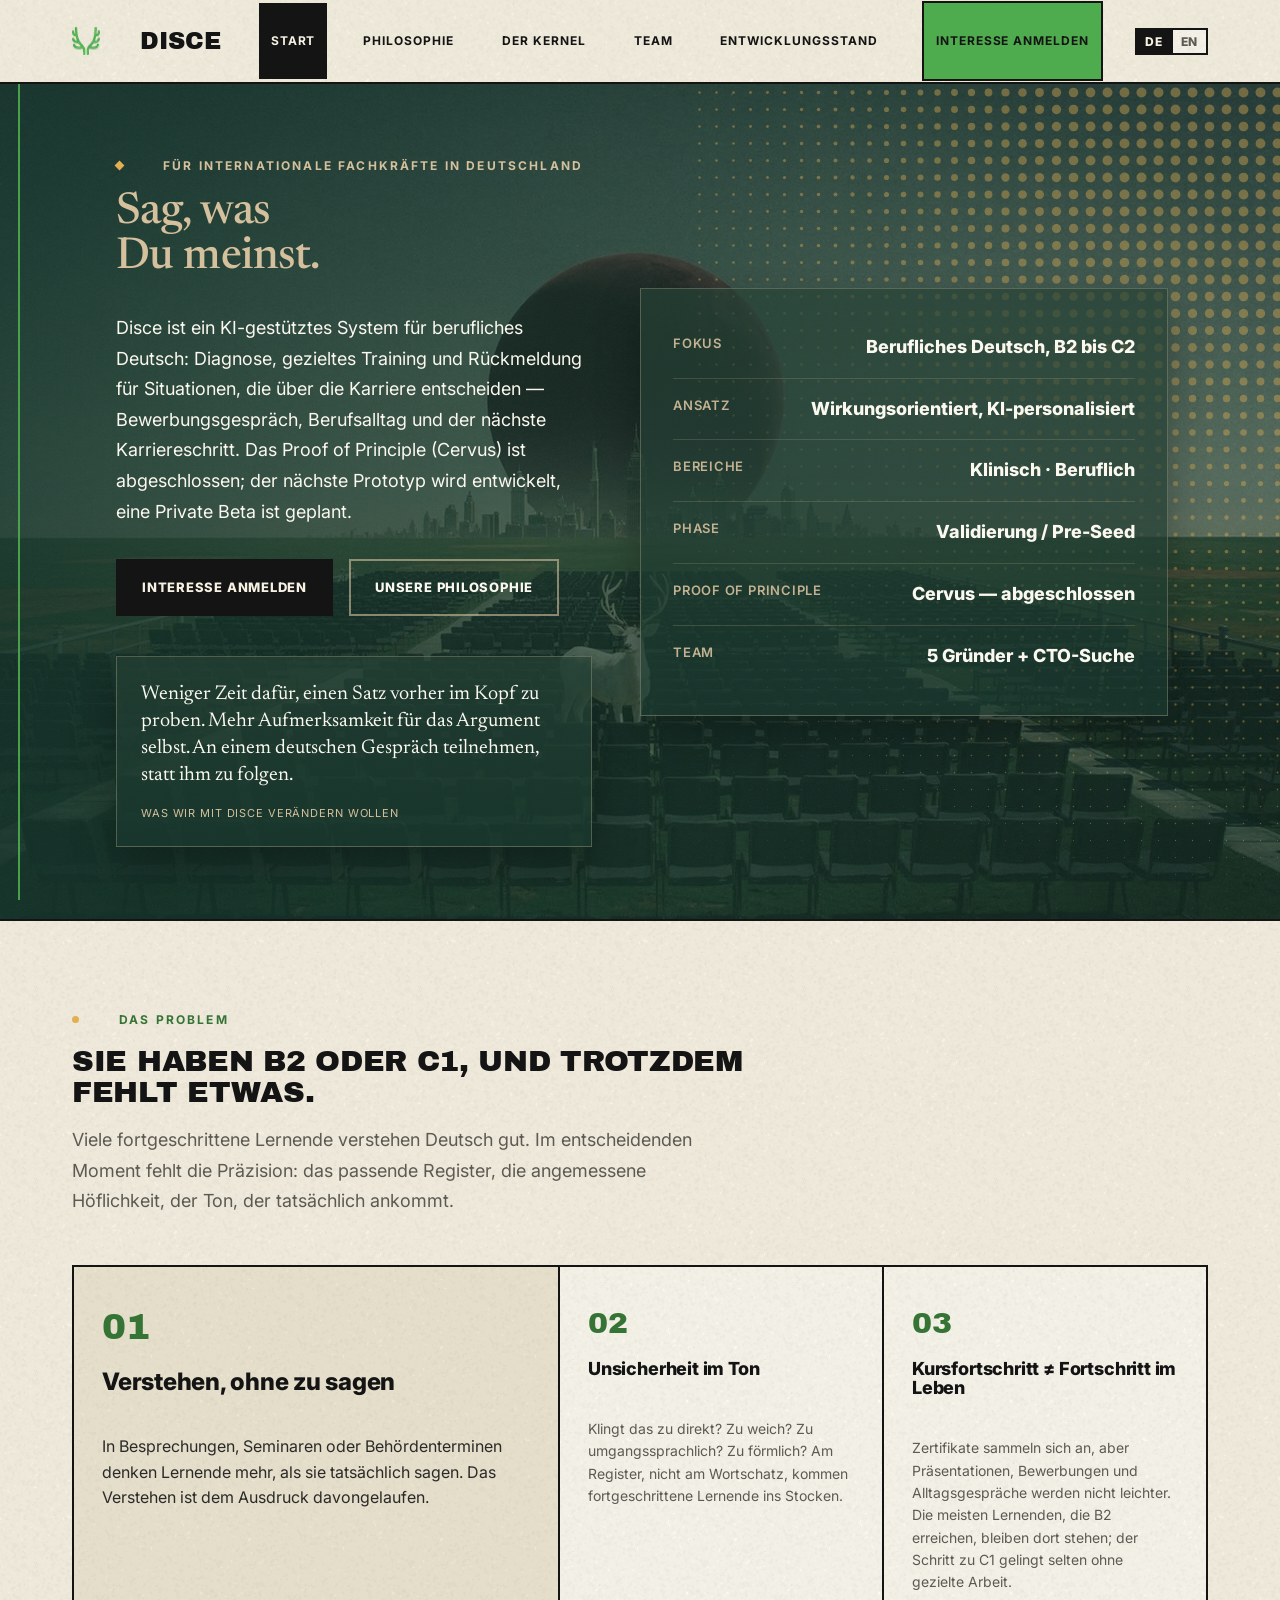
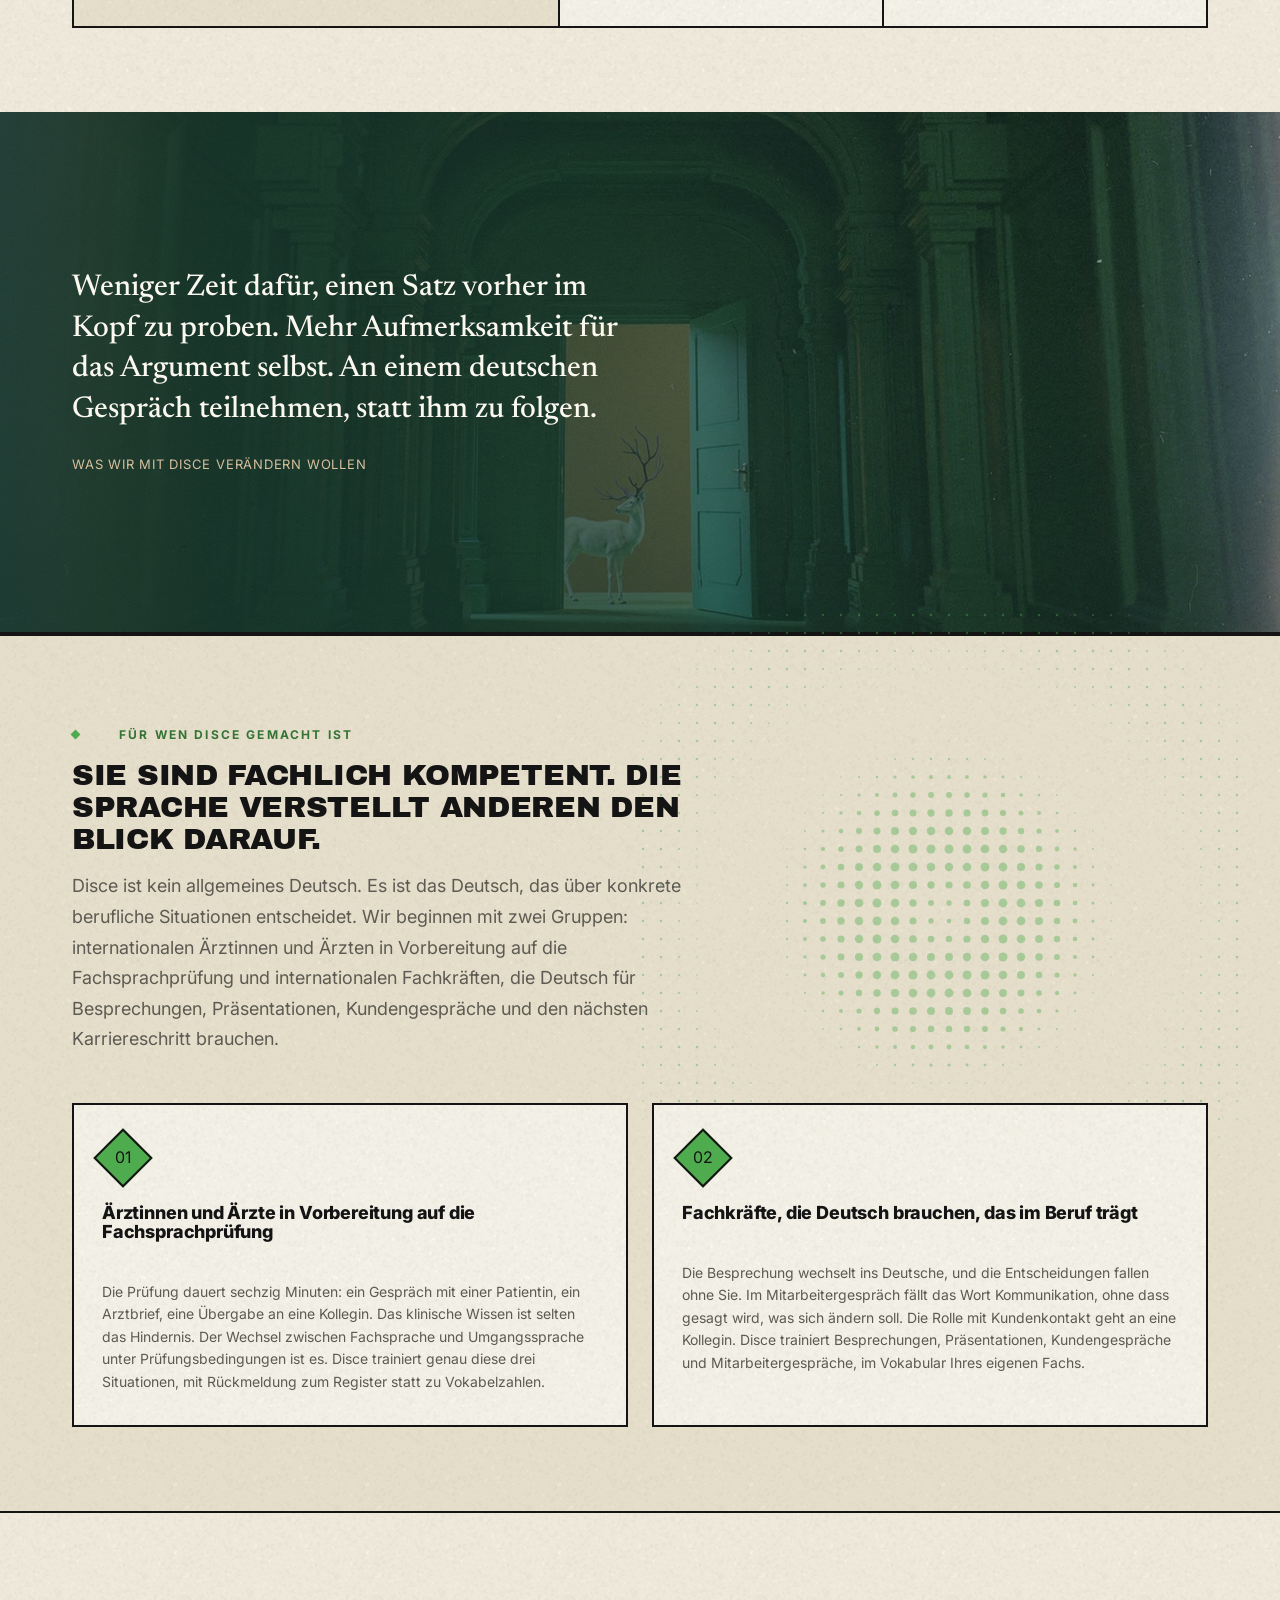
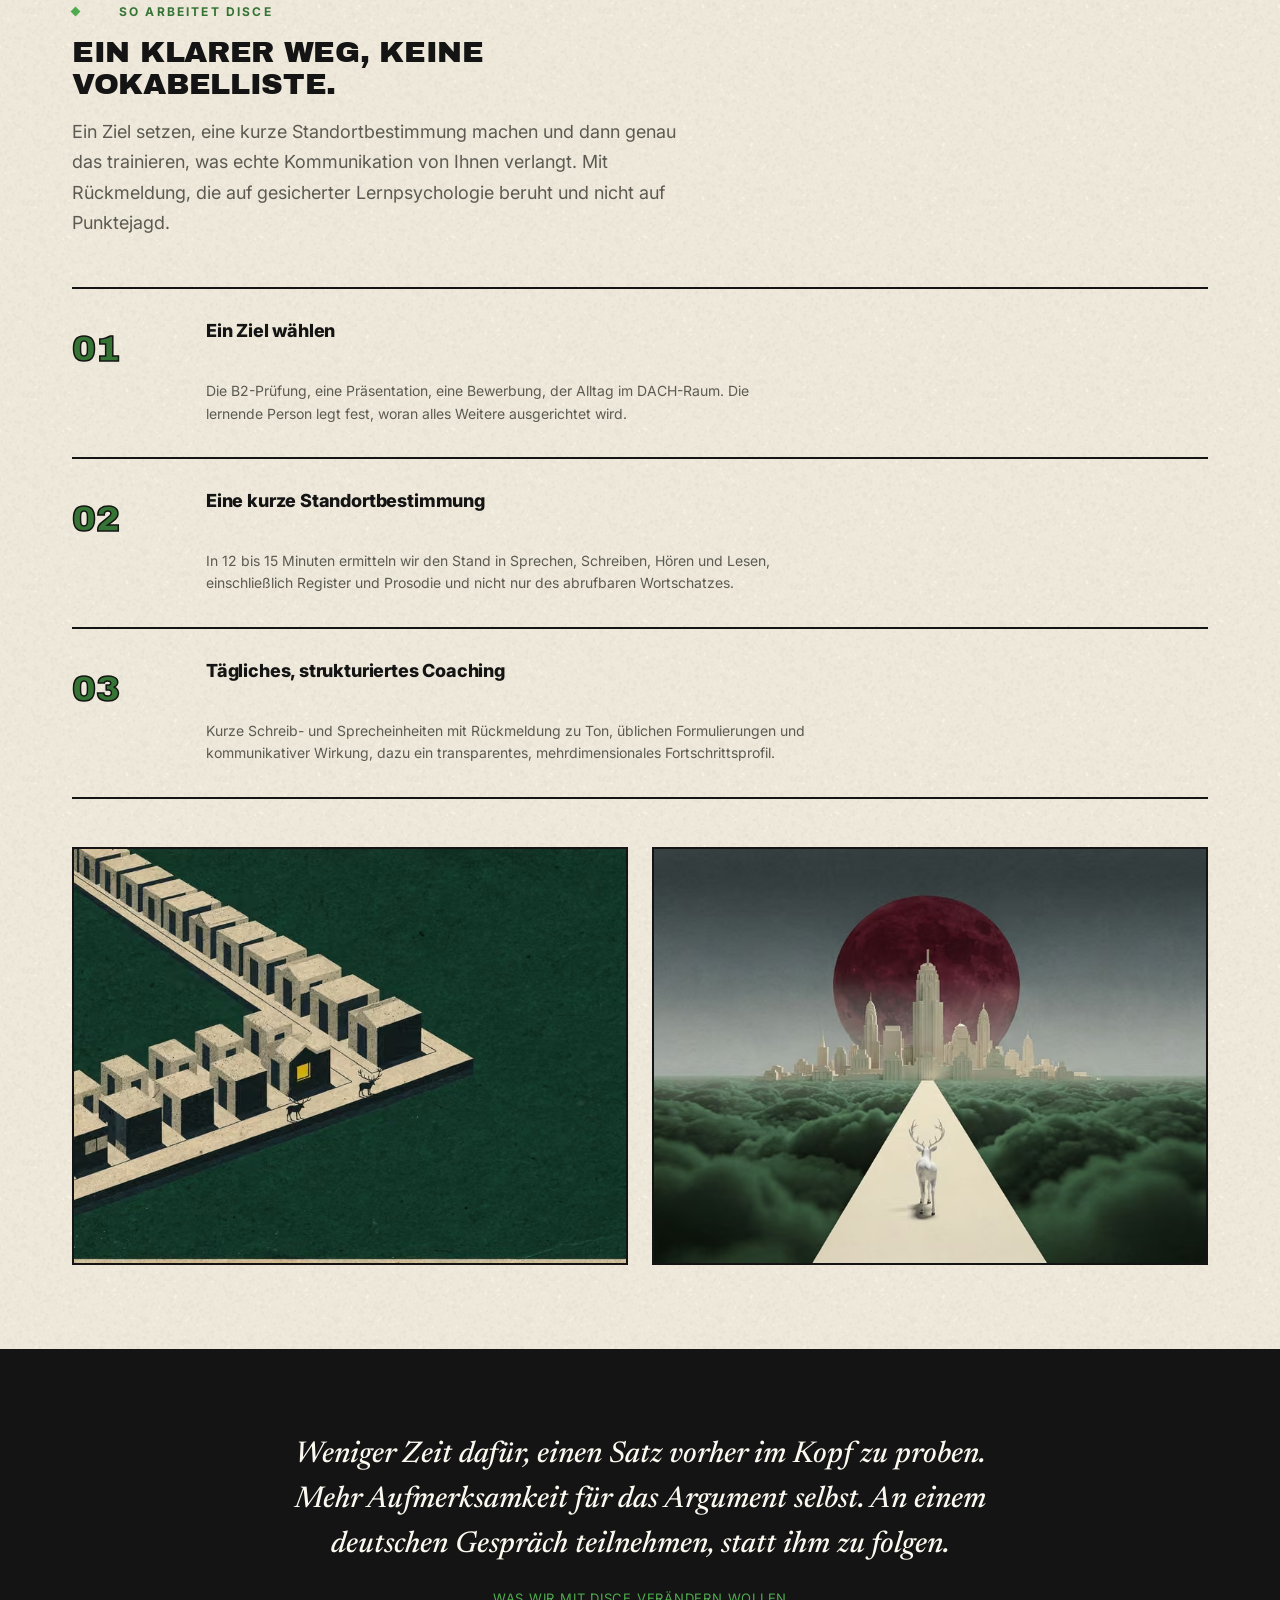
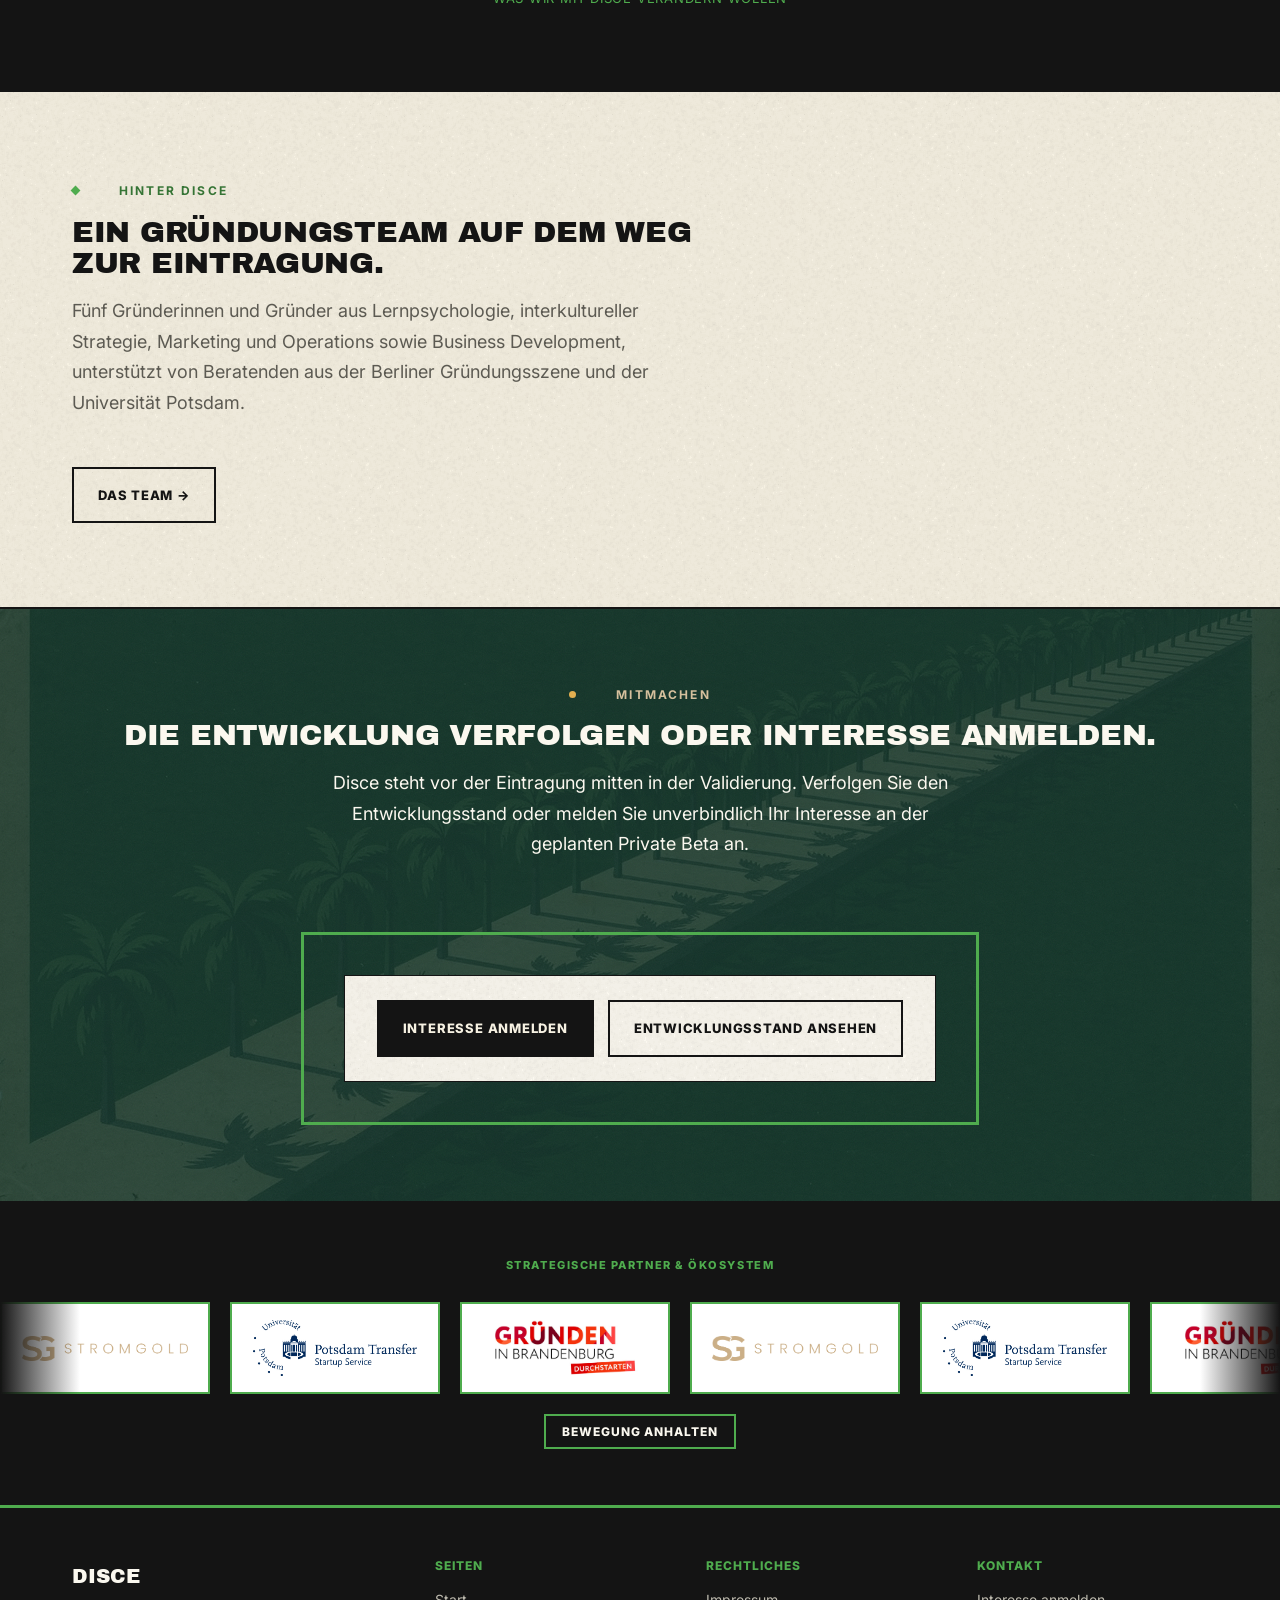
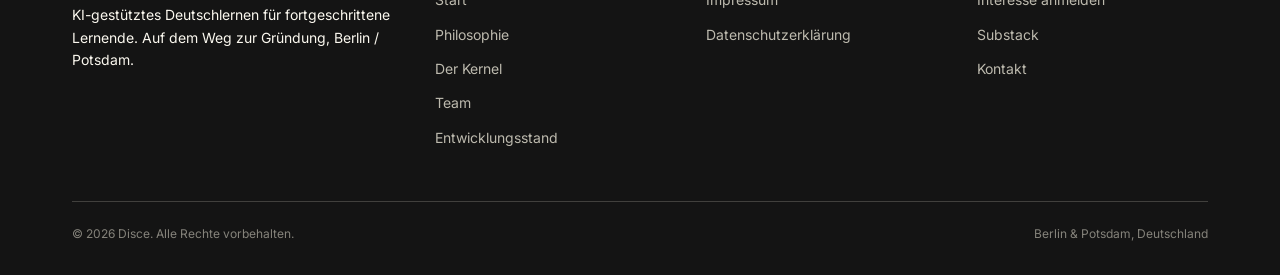
==== commit 8aacec15: "perf(site): add small hero/corridor variants and recompress paper grain Generate 412w/480w AVIF+WebP" ====
--- a/index.html
+++ b/index.html
@@ -12,7 +12,7 @@
      the full minified sheet loads asynchronously below and re-applies every
      rule, so the rendered result is unchanged. -->
 <style>
-@font-face{font-family:'Archivo Black';font-style:normal;font-weight:400;font-display:swap;src:url('fonts/archivo-black-400.subset.woff2') format('woff2');}@font-face{font-family:'Inter';font-style:normal;font-weight:400 800;font-display:swap;src:url('fonts/inter-var.subset.woff2') format('woff2');}@font-face{font-family:'Newsreader';font-style:normal;font-weight:200 800;font-display:swap;src:url('fonts/newsreader-roman-var.subset.woff2') format('woff2');}:root{--legacy-ink:#141414;--legacy-paper:#FBF8EF;--green-forest:#1E4B3A;--ink-soft:#2A2A28;--cream:#F6F1E2;--green:#4FAC4E;--green-dark:#357435;--muted:#5C5A52;--line-soft:rgba(20,20,20,0.16);--green-deep:#123329;--green-sage:#77816A;--parchment:#D5C09D;--ochre:#E3AF50;--grain-film:url("data:image/svg+xml,%3Csvg xmlns='http://www.w3.org/2000/svg' width='140' height='140'%3E%3Cfilter id='n'%3E%3CfeTurbulence type='fractalNoise' baseFrequency='0.9' numOctaves='2' stitchTiles='stitch'/%3E%3C/filter%3E%3Crect width='100%25' height='100%25' filter='url(%23n)'/%3E%3C/svg%3E");--grain-film-opacity:0.05;--grain-paper:url('images/paper-grain.webp');--grain-paper-size:192px 192px;--paper-grain:var(--grain-paper);--font-display:'Archivo Black','Inter',sans-serif;--font-body:'Inter',-apple-system,sans-serif;--fs-100:11px;--fs-200:12px;--fs-300:13px;--fs-400:14px;--fs-500:16px;--fs-600:18px;--fs-700:20px;--fs-800:24px;--fs-900:30px;--fs-1000:36px;--fs-1100:44px;--sp-4:4px;--sp-8:8px;--sp-12:12px;--sp-16:16px;--sp-20:20px;--sp-24:24px;--sp-28:28px;--sp-32:32px;--sp-40:40px;--sp-44:44px;--sp-48:48px;--sp-56:56px;--sp-72:72px;--sp-84:84px;--ease:cubic-bezier(0.2,0,0,1);--dur-fast:120ms;--dur-slow:260ms;--gen-cycle:26s;--maxw:1200px;}*{margin:0;padding:0;box-sizing:border-box;}html{scroll-behavior:smooth;}body{font-family:var(--font-body);color:var(--legacy-ink);background:var(--cream);line-height:1.6;font-size:var(--fs-500);-webkit-font-smoothing:antialiased;}.wrap{max-width:var(--maxw);margin:0 auto;padding:0 var(--sp-32);position:relative;}a{color:inherit;text-decoration:none;}img{max-width:100%;display:block;}h1,h2,h3,h4{font-family:var(--font-display);font-weight:400;line-height:1.06;color:var(--legacy-ink);letter-spacing:-0.01em;text-transform:uppercase;}h3,h4{text-transform:none;font-family:var(--font-body);font-weight:800;}p{color:var(--ink-soft);}.eyebrow{display:inline-flex;align-items:center;gap:var(--sp-40);font-family:var(--font-body);font-size:var(--fs-200);font-weight:700;letter-spacing:0.18em;text-transform:uppercase;color:var(--green-dark);margin-bottom:var(--sp-16);max-width:100%;overflow-wrap:anywhere;}.eyebrow::before{content:'';width:7px;height:7px;background:var(--green);transform:rotate(45deg);display:inline-block;flex-shrink:0;}.bg-ink .eyebrow,.bg-forest .eyebrow{color:var(--green);}.bg-ink .eyebrow::before,.bg-forest .eyebrow::before{background:var(--green);}.lede{font-size:var(--fs-600);color:var(--muted);max-width:620px;line-height:1.7;}body::before{content:'';position:fixed;top:0;bottom:0;left:18px;width:2px;background:var(--green);z-index:300;opacity:0.9;}@media (max-width: 700px){body::before{display:none;}}.site-header{position:sticky;top:0;z-index:500;background:var(--cream);border-bottom:2px solid var(--legacy-ink);}.nav{display:flex;align-items:center;justify-content:space-between;height:82px;}.brand{display:flex;align-items:center;gap:var(--sp-40);font-family:var(--font-display);font-size:var(--fs-800);color:var(--legacy-ink);text-transform:uppercase;}.brand .brand-mark{width:var(--sp-28);height:var(--sp-28);flex-shrink:0;}.brand picture{display:inline-flex;flex-shrink:0;}.nav-links{display:flex;align-items:center;gap:var(--sp-24);}.nav-links a{font-size:var(--fs-200);font-weight:700;letter-spacing:0.08em;text-transform:uppercase;color:var(--legacy-ink);padding:var(--sp-28) var(--sp-12);transition:background-color var(--dur-fast) var(--ease),color var(--dur-fast) var(--ease);}.nav-links a:hover,.nav-links a.active{background:var(--legacy-ink);color:var(--cream);}.nav-cta{background:var(--green) !important;color:var(--legacy-ink) !important;border:2px solid var(--legacy-ink);margin-left:8px;}.nav-cta:hover{background:var(--legacy-ink) !important;color:var(--green) !important;}.nav-toggle{display:none;background:none;border:2px solid var(--legacy-ink);padding:var(--sp-12) var(--sp-16);font-size:var(--fs-700);color:var(--legacy-ink);cursor:pointer;}@media (max-width: 1179px){.nav-links{position:fixed;top:82px;left:0;right:0;background:var(--cream);background-image:var(--paper-grain);background-repeat:repeat;background-size:var(--grain-paper-size);flex-direction:column;align-items:stretch;gap:0;border-bottom:2px solid var(--legacy-ink);max-height:0;overflow:hidden;transition:max-height var(--dur-slow) var(--ease);}.nav-links.open{max-height:560px;}.nav-links a{padding:var(--sp-16) var(--sp-32);border-bottom:1px solid var(--line-soft);}.nav-links .nav-cta{margin:16px 32px;text-align:center;}.nav-toggle{display:block;}}.hero{position:relative;padding:0;background-color:var(--green-deep);border-bottom:2px solid var(--legacy-ink);overflow:hidden;isolation:isolate;}.hero-bg{position:absolute;inset:0;z-index:0;display:block;background-image:url("[data-uri]");background-size:cover;background-position:50% 45%;}.hero-bg img{width:100%;height:100%;object-fit:cover;object-position:50% 45%;display:block;}.hero::before{content:'';position:absolute;inset:0;z-index:1;pointer-events:none;background:linear-gradient(90deg,rgba(18,51,41,0.80) 0%,rgba(18,51,41,0.58) 48%,rgba(18,51,41,0.34) 100%),linear-gradient(180deg,rgba(18,51,41,0.16) 0%,rgba(18,51,41,0.42) 100%);}.hero::after{content:'';position:absolute;inset:0;z-index:2;background-image:var(--grain-film);opacity:var(--grain-film-opacity);pointer-events:none;}.hero-map-bg{display:none;}.hero-grid{position:relative;z-index:3;display:grid;grid-template-columns:1fr 1fr;gap:0;align-items:stretch;min-height:560px;}.hero-grid > div:first-child{padding:var(--sp-72) var(--sp-48) var(--sp-72) var(--sp-44);display:flex;flex-direction:column;justify-content:center;position:relative;}.hero h1{font-family:'Newsreader',Georgia,serif;font-weight:500;font-size:var(--fs-1100);text-transform:none;letter-spacing:-0.012em;line-height:1.02;color:var(--parchment);margin-bottom:var(--sp-24);max-width:560px;}.hero .pronunciation{display:none;}.hero .eyebrow{color:var(--parchment);}.hero .eyebrow::before{background:var(--ochre);}.hero .lede{color:var(--legacy-paper);}.hero-actions{display:flex;gap:var(--sp-16);margin-top:var(--sp-32);flex-wrap:wrap;}.btn-primary,.btn-secondary{display:inline-block;padding:var(--sp-16) var(--sp-24);font-size:var(--fs-300);font-weight:800;letter-spacing:0.06em;text-transform:uppercase;transition:background-color var(--dur-fast) var(--ease),color var(--dur-fast) var(--ease),border-color var(--dur-fast) var(--ease);border:2px solid var(--legacy-ink);}.btn-primary{background:var(--legacy-ink);color:var(--cream);}.btn-primary:hover{background:var(--green);color:var(--legacy-ink);border-color:var(--legacy-ink);}.btn-secondary{background:transparent;color:var(--legacy-ink);}.btn-secondary:hover{background:var(--legacy-ink);color:var(--cream);}.hero .btn-primary:hover{background:var(--parchment);color:var(--legacy-ink);}.hero .btn-secondary{color:var(--legacy-paper);border-color:rgba(213,192,157,0.6);}.hero .btn-secondary:hover{background:var(--legacy-paper);color:var(--legacy-ink);}.hero .glass-card{position:relative;border-radius:0;border:1px solid rgba(213,192,157,0.30);background:linear-gradient(180deg,rgba(213,192,157,0.07),rgba(213,192,157,0.03)),rgba(18,51,41,0.66);box-shadow:0 18px 40px rgba(0,0,0,0.28);color:var(--legacy-paper);}.hero .hero-panel{position:relative;align-self:center;margin:var(--sp-40) var(--sp-40) var(--sp-40) 0;padding:var(--sp-28) var(--sp-32);background:linear-gradient(180deg,rgba(213,192,157,0.07),rgba(213,192,157,0.03)),rgba(18,51,41,0.66);border:1px solid rgba(213,192,157,0.30);box-shadow:0 18px 40px rgba(0,0,0,0.28);overflow:hidden;}.hero .hero-panel .stat-row{position:relative;z-index:1;display:flex;justify-content:space-between;padding:var(--sp-16) 0;border-bottom:1px solid rgba(213,192,157,0.18);font-size:var(--fs-600);}.hero .hero-panel .stat-row:last-child{border-bottom:none;}.hero .hero-panel .stat-label{color:rgba(213,192,157,0.9);font-weight:600;text-transform:uppercase;font-size:var(--fs-300);letter-spacing:0.06em;}.hero .hero-panel .stat-value{font-weight:800;color:var(--legacy-paper);text-align:right;}.hero .glass-testimonial{margin-top:var(--sp-40);max-width:480px;padding:var(--sp-24);}.hero .glass-testimonial blockquote{font-family:'Newsreader',Georgia,serif;font-size:var(--fs-700);line-height:1.35;color:var(--legacy-paper);}.hero .glass-testimonial figcaption{margin-top:var(--sp-16);font-size:var(--fs-100);letter-spacing:0.08em;text-transform:uppercase;color:var(--parchment);}@media (max-width: 900px){.hero-grid{grid-template-columns:1fr;min-height:0;}.hero{--hero-band:340px;background-color:var(--green-forest);}.hero::before{display:none;}.hero-bg{height:var(--hero-band);bottom:auto;}.hero-grid{padding-top:var(--hero-band);}.hero-grid > div:first-child{padding:var(--sp-56) var(--sp-32);}.hero .hero-panel{margin:var(--sp-16) var(--sp-32) var(--sp-8);border-left:1px solid rgba(213,192,157,0.30);}.hero .glass-testimonial{max-width:none;margin:var(--sp-24) 0 var(--sp-40);}.hero h1{font-size:var(--fs-900);}}section{padding:var(--sp-84) 0;}*:focus-visible{outline:3px solid var(--legacy-ink);outline-offset:2px;}.bg-ink *:focus-visible,.bg-forest *:focus-visible,.site-footer *:focus-visible,.hero-panel *:focus-visible,.ticker-section *:focus-visible{outline-color:var(--legacy-paper);}.skip-link{position:fixed;top:var(--sp-8);left:var(--sp-8);z-index:2000;padding:10px var(--sp-16);background:var(--legacy-ink);color:var(--legacy-paper);font-family:var(--font-body);font-size:var(--fs-400);font-weight:700;text-decoration:none;border:2px solid var(--green);transform:translateY(-200%);transition:transform 120ms ease-out;}.skip-link:focus{transform:translateY(0);outline:3px solid var(--legacy-paper);outline-offset:2px;}main:focus{outline:none;}.portrait-layer{position:fixed;inset:0;z-index:0;pointer-events:none;overflow:hidden;}.portrait-layer img{position:absolute;width:360px;height:auto;opacity:0.12;filter:grayscale(100%);}.portrait-goethe{left:4%;top:34%;}.portrait-wittgenstein{right:4%;top:8%;}@media (max-width: 1100px){.portrait-layer{display:none;}}@media (prefers-reduced-motion: reduce){.portrait-layer img{transition:none;}}body.lang-de [data-lang="en"]{display:none;}body.lang-en [data-lang="de"]{display:none;}html.pre-en body:not(.lang-de):not(.lang-en) [data-lang="de"]{display:none;}html:not(.pre-en) body:not(.lang-de):not(.lang-en) [data-lang="en"]{display:none;}.lang-switch{display:inline-flex;border:2px solid var(--legacy-ink);background:var(--legacy-paper);margin-left:var(--sp-8);flex:none;}.lang-switch button{font-family:var(--font-body);font-size:var(--fs-200);font-weight:800;letter-spacing:0.06em;padding:var(--sp-4) var(--sp-8);background:transparent;color:var(--muted);border:none;cursor:pointer;transition:background-color var(--dur-fast) var(--ease),color var(--dur-fast) var(--ease);}.lang-switch button + button{border-left:2px solid var(--legacy-ink);}.lang-switch button:hover{color:var(--legacy-ink);}.lang-switch button[aria-pressed="true"]{background:var(--legacy-ink);color:var(--cream);}@media (max-width: 1179px){.lang-switch{margin-left:0;margin-top:var(--sp-12);}}h1,h2,h3,h4,.prose,.lede{overflow-wrap:break-word;}.cta-frame{min-width:0;max-width:100%;}.cta-frame .btn-primary,.cta-frame .btn-secondary{min-width:0;max-width:100%;overflow-wrap:break-word;}@media (max-width: 480px){:lang(de) h1,:lang(de) h2,:lang(de) h3{hyphens:auto;-webkit-hyphens:auto;}:lang(de) .cta-frame .btn-primary,:lang(de) .cta-frame .btn-secondary{hyphens:auto;-webkit-hyphens:auto;}.cta-frame{padding:var(--sp-20);}.cta-frame-inner{padding:var(--sp-16) var(--sp-12);}.cta-frame .btn-primary,.cta-frame .btn-secondary{padding-left:var(--sp-12);padding-right:var(--sp-12);}.hero .hero-panel .stat-row{flex-wrap:wrap;font-size:var(--fs-500);}.hero .hero-panel .stat-value{text-align:left;}.hero{--hero-band:280px;}.hero h1{font-size:var(--fs-1000);}.hero .glass-testimonial blockquote{font-size:var(--fs-600);}}:root{--botanical-opacity:0.25;}body{--botanical-image:url('images/derived/greenery-horizon-watertower-2560.webp');--botanical-position:74% 50%;}body:has(.hero){--botanical-image:url('images/derived/greenery-conservatory-moon-1254.webp');--botanical-position:58% 42%;}body.page-kernel{--botanical-image:none;}@media (min-width: 1120px){body:has(.phil-ambient)::after{--phil-pane:clamp(320px,26vw,380px);-webkit-mask-image:linear-gradient(90deg,#000 0%,#000 calc(100% - var(--phil-pane) - 180px),rgba(0,0,0,0) calc(100% - var(--phil-pane) - 16px));mask-image:linear-gradient(90deg,#000 0%,#000 calc(100% - var(--phil-pane) - 180px),rgba(0,0,0,0) calc(100% - var(--phil-pane) - 16px));}}body::after{content:'';position:fixed;inset:0;z-index:-1;pointer-events:none;background-image:var(--botanical-image,none);background-size:cover;background-position:var(--botanical-position,50% 50%);background-repeat:no-repeat;opacity:var(--botanical-opacity);}@media (max-width: 1023px){body::after{display:none;}}.dot-field{position:absolute;inset:0;overflow:hidden;pointer-events:none;--dot-clear:150px;background-repeat:no-repeat;background-position:right top;background-size:cover;}.dot-field-canvas{position:absolute;inset:0;width:100%;height:100%;display:block;}.dot-field.is-gen-active{background-image:none;}.dot-field.is-reactive{-webkit-mask-image:radial-gradient(circle var(--dot-clear) at var(--dot-x,50%) var(--dot-y,50%),transparent 0,transparent 50%,#000 100%);mask-image:radial-gradient(circle var(--dot-clear) at var(--dot-x,50%) var(--dot-y,50%),transparent 0,transparent 50%,#000 100%);}.dot-field--hero{left:auto;width:min(46%,640px);--dot-pitch:17;--dot-radius:6;--dot-min:0.06;background-image:url('images/derived/dot-bloom-green.png');}.dot-field--hero-dark{z-index:2;opacity:0.4;background-image:url('images/derived/dot-bloom-ochre.png');--dot-color-a:var(--ochre);--dot-color-b:var(--parchment);}.has-focal{position:relative;}.has-focal > *:not(.dot-field){position:relative;z-index:1;}@media (max-width: 768px){.dot-field--hero{display:none;}}
+@font-face{font-family:'Archivo Black';font-style:normal;font-weight:400;font-display:swap;src:url('fonts/archivo-black-400.subset.woff2') format('woff2');}@font-face{font-family:'Inter';font-style:normal;font-weight:400 800;font-display:swap;src:url('fonts/inter-var.subset.woff2') format('woff2');}@font-face{font-family:'Newsreader';font-style:normal;font-weight:200 800;font-display:swap;src:url('fonts/newsreader-roman-var.subset.woff2') format('woff2');}:root{--legacy-ink:#141414;--legacy-paper:#FBF8EF;--green-forest:#1E4B3A;--ink-soft:#2A2A28;--cream:#F6F1E2;--green:#4FAC4E;--green-dark:#357435;--muted:#5C5A52;--line-soft:rgba(20,20,20,0.16);--green-deep:#123329;--green-sage:#77816A;--parchment:#D5C09D;--ochre:#E3AF50;--grain-film:url("data:image/svg+xml,%3Csvg xmlns='http://www.w3.org/2000/svg' width='140' height='140'%3E%3Cfilter id='n'%3E%3CfeTurbulence type='fractalNoise' baseFrequency='0.9' numOctaves='2' stitchTiles='stitch'/%3E%3C/filter%3E%3Crect width='100%25' height='100%25' filter='url(%23n)'/%3E%3C/svg%3E");--grain-film-opacity:0.05;--grain-paper:url('images/derived/paper-grain.webp');--grain-paper-size:192px 192px;--paper-grain:var(--grain-paper);--font-display:'Archivo Black','Inter',sans-serif;--font-body:'Inter',-apple-system,sans-serif;--fs-100:11px;--fs-200:12px;--fs-300:13px;--fs-400:14px;--fs-500:16px;--fs-600:18px;--fs-700:20px;--fs-800:24px;--fs-900:30px;--fs-1000:36px;--fs-1100:44px;--sp-4:4px;--sp-8:8px;--sp-12:12px;--sp-16:16px;--sp-20:20px;--sp-24:24px;--sp-28:28px;--sp-32:32px;--sp-40:40px;--sp-44:44px;--sp-48:48px;--sp-56:56px;--sp-72:72px;--sp-84:84px;--ease:cubic-bezier(0.2,0,0,1);--dur-fast:120ms;--dur-slow:260ms;--gen-cycle:26s;--maxw:1200px;}*{margin:0;padding:0;box-sizing:border-box;}html{scroll-behavior:smooth;}body{font-family:var(--font-body);color:var(--legacy-ink);background:var(--cream);line-height:1.6;font-size:var(--fs-500);-webkit-font-smoothing:antialiased;}.wrap{max-width:var(--maxw);margin:0 auto;padding:0 var(--sp-32);position:relative;}a{color:inherit;text-decoration:none;}img{max-width:100%;display:block;}h1,h2,h3,h4{font-family:var(--font-display);font-weight:400;line-height:1.06;color:var(--legacy-ink);letter-spacing:-0.01em;text-transform:uppercase;}h3,h4{text-transform:none;font-family:var(--font-body);font-weight:800;}p{color:var(--ink-soft);}.eyebrow{display:inline-flex;align-items:center;gap:var(--sp-40);font-family:var(--font-body);font-size:var(--fs-200);font-weight:700;letter-spacing:0.18em;text-transform:uppercase;color:var(--green-dark);margin-bottom:var(--sp-16);max-width:100%;overflow-wrap:anywhere;}.eyebrow::before{content:'';width:7px;height:7px;background:var(--green);transform:rotate(45deg);display:inline-block;flex-shrink:0;}.bg-ink .eyebrow,.bg-forest .eyebrow{color:var(--green);}.bg-ink .eyebrow::before,.bg-forest .eyebrow::before{background:var(--green);}.lede{font-size:var(--fs-600);color:var(--muted);max-width:620px;line-height:1.7;}body::before{content:'';position:fixed;top:0;bottom:0;left:18px;width:2px;background:var(--green);z-index:300;opacity:0.9;}@media (max-width: 700px){body::before{display:none;}}.site-header{position:sticky;top:0;z-index:500;background:var(--cream);border-bottom:2px solid var(--legacy-ink);}.nav{display:flex;align-items:center;justify-content:space-between;height:82px;}.brand{display:flex;align-items:center;gap:var(--sp-40);font-family:var(--font-display);font-size:var(--fs-800);color:var(--legacy-ink);text-transform:uppercase;}.brand .brand-mark{width:var(--sp-28);height:var(--sp-28);flex-shrink:0;}.brand picture{display:inline-flex;flex-shrink:0;}.nav-links{display:flex;align-items:center;gap:var(--sp-24);}.nav-links a{font-size:var(--fs-200);font-weight:700;letter-spacing:0.08em;text-transform:uppercase;color:var(--legacy-ink);padding:var(--sp-28) var(--sp-12);transition:background-color var(--dur-fast) var(--ease),color var(--dur-fast) var(--ease);}.nav-links a:hover,.nav-links a.active{background:var(--legacy-ink);color:var(--cream);}.nav-cta{background:var(--green) !important;color:var(--legacy-ink) !important;border:2px solid var(--legacy-ink);margin-left:8px;}.nav-cta:hover{background:var(--legacy-ink) !important;color:var(--green) !important;}.nav-toggle{display:none;background:none;border:2px solid var(--legacy-ink);padding:var(--sp-12) var(--sp-16);font-size:var(--fs-700);color:var(--legacy-ink);cursor:pointer;}@media (max-width: 1179px){.nav-links{position:fixed;top:82px;left:0;right:0;background:var(--cream);background-image:var(--paper-grain);background-repeat:repeat;background-size:var(--grain-paper-size);flex-direction:column;align-items:stretch;gap:0;border-bottom:2px solid var(--legacy-ink);max-height:0;overflow:hidden;transition:max-height var(--dur-slow) var(--ease);}.nav-links.open{max-height:560px;}.nav-links a{padding:var(--sp-16) var(--sp-32);border-bottom:1px solid var(--line-soft);}.nav-links .nav-cta{margin:16px 32px;text-align:center;}.nav-toggle{display:block;}}.hero{position:relative;padding:0;background-color:var(--green-deep);border-bottom:2px solid var(--legacy-ink);overflow:hidden;isolation:isolate;}.hero-bg{position:absolute;inset:0;z-index:0;display:block;background-image:url("[data-uri]");background-size:cover;background-position:50% 45%;}.hero-bg img{width:100%;height:100%;object-fit:cover;object-position:50% 45%;display:block;}.hero::before{content:'';position:absolute;inset:0;z-index:1;pointer-events:none;background:linear-gradient(90deg,rgba(18,51,41,0.80) 0%,rgba(18,51,41,0.58) 48%,rgba(18,51,41,0.34) 100%),linear-gradient(180deg,rgba(18,51,41,0.16) 0%,rgba(18,51,41,0.42) 100%);}.hero::after{content:'';position:absolute;inset:0;z-index:2;background-image:var(--grain-film);opacity:var(--grain-film-opacity);pointer-events:none;}.hero-map-bg{display:none;}.hero-grid{position:relative;z-index:3;display:grid;grid-template-columns:1fr 1fr;gap:0;align-items:stretch;min-height:560px;}.hero-grid > div:first-child{padding:var(--sp-72) var(--sp-48) var(--sp-72) var(--sp-44);display:flex;flex-direction:column;justify-content:center;position:relative;}.hero h1{font-family:'Newsreader',Georgia,serif;font-weight:500;font-size:var(--fs-1100);text-transform:none;letter-spacing:-0.012em;line-height:1.02;color:var(--parchment);margin-bottom:var(--sp-24);max-width:560px;}.hero .pronunciation{display:none;}.hero .eyebrow{color:var(--parchment);}.hero .eyebrow::before{background:var(--ochre);}.hero .lede{color:var(--legacy-paper);}.hero-actions{display:flex;gap:var(--sp-16);margin-top:var(--sp-32);flex-wrap:wrap;}.btn-primary,.btn-secondary{display:inline-block;padding:var(--sp-16) var(--sp-24);font-size:var(--fs-300);font-weight:800;letter-spacing:0.06em;text-transform:uppercase;transition:background-color var(--dur-fast) var(--ease),color var(--dur-fast) var(--ease),border-color var(--dur-fast) var(--ease);border:2px solid var(--legacy-ink);}.btn-primary{background:var(--legacy-ink);color:var(--cream);}.btn-primary:hover{background:var(--green);color:var(--legacy-ink);border-color:var(--legacy-ink);}.btn-secondary{background:transparent;color:var(--legacy-ink);}.btn-secondary:hover{background:var(--legacy-ink);color:var(--cream);}.hero .btn-primary:hover{background:var(--parchment);color:var(--legacy-ink);}.hero .btn-secondary{color:var(--legacy-paper);border-color:rgba(213,192,157,0.6);}.hero .btn-secondary:hover{background:var(--legacy-paper);color:var(--legacy-ink);}.hero .glass-card{position:relative;border-radius:0;border:1px solid rgba(213,192,157,0.30);background:linear-gradient(180deg,rgba(213,192,157,0.07),rgba(213,192,157,0.03)),rgba(18,51,41,0.66);box-shadow:0 18px 40px rgba(0,0,0,0.28);color:var(--legacy-paper);}.hero .hero-panel{position:relative;align-self:center;margin:var(--sp-40) var(--sp-40) var(--sp-40) 0;padding:var(--sp-28) var(--sp-32);background:linear-gradient(180deg,rgba(213,192,157,0.07),rgba(213,192,157,0.03)),rgba(18,51,41,0.66);border:1px solid rgba(213,192,157,0.30);box-shadow:0 18px 40px rgba(0,0,0,0.28);overflow:hidden;}.hero .hero-panel .stat-row{position:relative;z-index:1;display:flex;justify-content:space-between;padding:var(--sp-16) 0;border-bottom:1px solid rgba(213,192,157,0.18);font-size:var(--fs-600);}.hero .hero-panel .stat-row:last-child{border-bottom:none;}.hero .hero-panel .stat-label{color:rgba(213,192,157,0.9);font-weight:600;text-transform:uppercase;font-size:var(--fs-300);letter-spacing:0.06em;}.hero .hero-panel .stat-value{font-weight:800;color:var(--legacy-paper);text-align:right;}.hero .glass-testimonial{margin-top:var(--sp-40);max-width:480px;padding:var(--sp-24);}.hero .glass-testimonial blockquote{font-family:'Newsreader',Georgia,serif;font-size:var(--fs-700);line-height:1.35;color:var(--legacy-paper);}.hero .glass-testimonial figcaption{margin-top:var(--sp-16);font-size:var(--fs-100);letter-spacing:0.08em;text-transform:uppercase;color:var(--parchment);}@media (max-width: 900px){.hero-grid{grid-template-columns:1fr;min-height:0;}.hero{--hero-band:340px;background-color:var(--green-forest);}.hero::before{display:none;}.hero-bg{height:var(--hero-band);bottom:auto;}.hero-grid{padding-top:var(--hero-band);}.hero-grid > div:first-child{padding:var(--sp-56) var(--sp-32);}.hero .hero-panel{margin:var(--sp-16) var(--sp-32) var(--sp-8);border-left:1px solid rgba(213,192,157,0.30);}.hero .glass-testimonial{max-width:none;margin:var(--sp-24) 0 var(--sp-40);}.hero h1{font-size:var(--fs-900);}}section{padding:var(--sp-84) 0;}*:focus-visible{outline:3px solid var(--legacy-ink);outline-offset:2px;}.bg-ink *:focus-visible,.bg-forest *:focus-visible,.site-footer *:focus-visible,.hero-panel *:focus-visible,.ticker-section *:focus-visible{outline-color:var(--legacy-paper);}.skip-link{position:fixed;top:var(--sp-8);left:var(--sp-8);z-index:2000;padding:10px var(--sp-16);background:var(--legacy-ink);color:var(--legacy-paper);font-family:var(--font-body);font-size:var(--fs-400);font-weight:700;text-decoration:none;border:2px solid var(--green);transform:translateY(-200%);transition:transform 120ms ease-out;}.skip-link:focus{transform:translateY(0);outline:3px solid var(--legacy-paper);outline-offset:2px;}main:focus{outline:none;}.portrait-layer{position:fixed;inset:0;z-index:0;pointer-events:none;overflow:hidden;}.portrait-layer img{position:absolute;width:360px;height:auto;opacity:0.12;filter:grayscale(100%);}.portrait-goethe{left:4%;top:34%;}.portrait-wittgenstein{right:4%;top:8%;}@media (max-width: 1100px){.portrait-layer{display:none;}}@media (prefers-reduced-motion: reduce){.portrait-layer img{transition:none;}}body.lang-de [data-lang="en"]{display:none;}body.lang-en [data-lang="de"]{display:none;}html.pre-en body:not(.lang-de):not(.lang-en) [data-lang="de"]{display:none;}html:not(.pre-en) body:not(.lang-de):not(.lang-en) [data-lang="en"]{display:none;}.lang-switch{display:inline-flex;border:2px solid var(--legacy-ink);background:var(--legacy-paper);margin-left:var(--sp-8);flex:none;}.lang-switch button{font-family:var(--font-body);font-size:var(--fs-200);font-weight:800;letter-spacing:0.06em;padding:var(--sp-4) var(--sp-8);background:transparent;color:var(--muted);border:none;cursor:pointer;transition:background-color var(--dur-fast) var(--ease),color var(--dur-fast) var(--ease);}.lang-switch button + button{border-left:2px solid var(--legacy-ink);}.lang-switch button:hover{color:var(--legacy-ink);}.lang-switch button[aria-pressed="true"]{background:var(--legacy-ink);color:var(--cream);}@media (max-width: 1179px){.lang-switch{margin-left:0;margin-top:var(--sp-12);}}h1,h2,h3,h4,.prose,.lede{overflow-wrap:break-word;}.cta-frame{min-width:0;max-width:100%;}.cta-frame .btn-primary,.cta-frame .btn-secondary{min-width:0;max-width:100%;overflow-wrap:break-word;}@media (max-width: 480px){:lang(de) h1,:lang(de) h2,:lang(de) h3{hyphens:auto;-webkit-hyphens:auto;}:lang(de) .cta-frame .btn-primary,:lang(de) .cta-frame .btn-secondary{hyphens:auto;-webkit-hyphens:auto;}.cta-frame{padding:var(--sp-20);}.cta-frame-inner{padding:var(--sp-16) var(--sp-12);}.cta-frame .btn-primary,.cta-frame .btn-secondary{padding-left:var(--sp-12);padding-right:var(--sp-12);}.hero .hero-panel .stat-row{flex-wrap:wrap;font-size:var(--fs-500);}.hero .hero-panel .stat-value{text-align:left;}.hero{--hero-band:280px;}.hero h1{font-size:var(--fs-1000);}.hero .glass-testimonial blockquote{font-size:var(--fs-600);}}:root{--botanical-opacity:0.25;}body{--botanical-image:url('images/derived/greenery-horizon-watertower-2560.webp');--botanical-position:74% 50%;}body:has(.hero){--botanical-image:url('images/derived/greenery-conservatory-moon-1254.webp');--botanical-position:58% 42%;}body.page-kernel{--botanical-image:none;}@media (min-width: 1120px){body:has(.phil-ambient)::after{--phil-pane:clamp(320px,26vw,380px);-webkit-mask-image:linear-gradient(90deg,#000 0%,#000 calc(100% - var(--phil-pane) - 180px),rgba(0,0,0,0) calc(100% - var(--phil-pane) - 16px));mask-image:linear-gradient(90deg,#000 0%,#000 calc(100% - var(--phil-pane) - 180px),rgba(0,0,0,0) calc(100% - var(--phil-pane) - 16px));}}body::after{content:'';position:fixed;inset:0;z-index:-1;pointer-events:none;background-image:var(--botanical-image,none);background-size:cover;background-position:var(--botanical-position,50% 50%);background-repeat:no-repeat;opacity:var(--botanical-opacity);}@media (max-width: 1023px){body::after{display:none;}}.dot-field{position:absolute;inset:0;overflow:hidden;pointer-events:none;--dot-clear:150px;background-repeat:no-repeat;background-position:right top;background-size:cover;}.dot-field-canvas{position:absolute;inset:0;width:100%;height:100%;display:block;}.dot-field.is-gen-active{background-image:none;}.dot-field.is-reactive{-webkit-mask-image:radial-gradient(circle var(--dot-clear) at var(--dot-x,50%) var(--dot-y,50%),transparent 0,transparent 50%,#000 100%);mask-image:radial-gradient(circle var(--dot-clear) at var(--dot-x,50%) var(--dot-y,50%),transparent 0,transparent 50%,#000 100%);}.dot-field--hero{left:auto;width:min(46%,640px);--dot-pitch:17;--dot-radius:6;--dot-min:0.06;background-image:url('images/derived/dot-bloom-green.png');}.dot-field--hero-dark{z-index:2;opacity:0.4;background-image:url('images/derived/dot-bloom-ochre.png');--dot-color-a:var(--ochre);--dot-color-b:var(--parchment);}.has-focal{position:relative;}.has-focal > *:not(.dot-field){position:relative;z-index:1;}@media (max-width: 768px){.dot-field--hero{display:none;}}
 </style>
 <link rel="preload" href="css/experimental.min.css" as="style" onload="this.onload=null;this.rel='stylesheet'">
 <noscript><link rel="stylesheet" href="css/experimental.min.css"></noscript>
@@ -25,7 +25,7 @@
      exactly, so the preload and the picture resolve to the same candidate
      (no second fetch). WebP/PNG fallbacks are deliberately not preloaded. -->
 <link rel="preload" as="image" type="image/avif" fetchpriority="high"
-  imagesrcset="images/derived/DISCE_C01_r1_arena-stag-bordeaux-768.avif 768w, images/derived/DISCE_C01_r1_arena-stag-bordeaux-1280.avif 1280w, images/derived/DISCE_C01_r1_arena-stag-bordeaux-1376.avif 1376w"
+  imagesrcset="images/derived/DISCE_C01_r1_arena-stag-bordeaux-412.avif 412w, images/derived/DISCE_C01_r1_arena-stag-bordeaux-480.avif 480w, images/derived/DISCE_C01_r1_arena-stag-bordeaux-768.avif 768w, images/derived/DISCE_C01_r1_arena-stag-bordeaux-1280.avif 1280w, images/derived/DISCE_C01_r1_arena-stag-bordeaux-1376.avif 1376w"
   imagesizes="100vw">
 <link rel="icon" href="favicon.ico" sizes="any">
 <link rel="icon" type="image/png" href="images/derived/icon-192.png" sizes="192x192">
@@ -97,9 +97,9 @@
 <section class="hero">
   <picture class="hero-bg">
     <source type="image/avif" sizes="100vw"
-      srcset="images/derived/DISCE_C01_r1_arena-stag-bordeaux-768.avif 768w, images/derived/DISCE_C01_r1_arena-stag-bordeaux-1280.avif 1280w, images/derived/DISCE_C01_r1_arena-stag-bordeaux-1376.avif 1376w">
+      srcset="images/derived/DISCE_C01_r1_arena-stag-bordeaux-412.avif 412w, images/derived/DISCE_C01_r1_arena-stag-bordeaux-480.avif 480w, images/derived/DISCE_C01_r1_arena-stag-bordeaux-768.avif 768w, images/derived/DISCE_C01_r1_arena-stag-bordeaux-1280.avif 1280w, images/derived/DISCE_C01_r1_arena-stag-bordeaux-1376.avif 1376w">
     <source type="image/webp" sizes="100vw"
-      srcset="images/derived/DISCE_C01_r1_arena-stag-bordeaux-768.webp 768w, images/derived/DISCE_C01_r1_arena-stag-bordeaux-1280.webp 1280w, images/derived/DISCE_C01_r1_arena-stag-bordeaux-1376.webp 1376w">
+      srcset="images/derived/DISCE_C01_r1_arena-stag-bordeaux-412.webp 412w, images/derived/DISCE_C01_r1_arena-stag-bordeaux-480.webp 480w, images/derived/DISCE_C01_r1_arena-stag-bordeaux-768.webp 768w, images/derived/DISCE_C01_r1_arena-stag-bordeaux-1280.webp 1280w, images/derived/DISCE_C01_r1_arena-stag-bordeaux-1376.webp 1376w">
     <img src="images/DISCE_C01_r1_arena-stag-bordeaux.png" alt="" width="1376" height="1024" loading="eager" fetchpriority="high" decoding="async">
   </picture>
   <div class="dot-field dot-field--hero dot-field--hero-dark" data-gen="dot-field" data-field="bloom" data-seed="dot-bloom" aria-hidden="true"></div>
@@ -160,9 +160,9 @@
 <section class="corridor">
   <picture class="corridor-bg">
     <source type="image/avif" sizes="100vw"
-      srcset="images/derived/DISCE_C02_r1_corridor-stag-threshold-768.avif 768w, images/derived/DISCE_C02_r1_corridor-stag-threshold-1280.avif 1280w, images/derived/DISCE_C02_r1_corridor-stag-threshold-1376.avif 1376w">
+      srcset="images/derived/DISCE_C02_r1_corridor-stag-threshold-412.avif 412w, images/derived/DISCE_C02_r1_corridor-stag-threshold-480.avif 480w, images/derived/DISCE_C02_r1_corridor-stag-threshold-768.avif 768w, images/derived/DISCE_C02_r1_corridor-stag-threshold-1280.avif 1280w, images/derived/DISCE_C02_r1_corridor-stag-threshold-1376.avif 1376w">
     <source type="image/webp" sizes="100vw"
-      srcset="images/derived/DISCE_C02_r1_corridor-stag-threshold-768.webp 768w, images/derived/DISCE_C02_r1_corridor-stag-threshold-1280.webp 1280w, images/derived/DISCE_C02_r1_corridor-stag-threshold-1376.webp 1376w">
+      srcset="images/derived/DISCE_C02_r1_corridor-stag-threshold-412.webp 412w, images/derived/DISCE_C02_r1_corridor-stag-threshold-480.webp 480w, images/derived/DISCE_C02_r1_corridor-stag-threshold-768.webp 768w, images/derived/DISCE_C02_r1_corridor-stag-threshold-1280.webp 1280w, images/derived/DISCE_C02_r1_corridor-stag-threshold-1376.webp 1376w">
     <img src="images/DISCE_C02_r1_corridor-stag-threshold.png" alt="" width="1376" height="1024" loading="lazy" decoding="async">
   </picture>
   <div class="wrap">
--- a/css/experimental.min.css
+++ b/css/experimental.min.css
@@ -1 +1 @@
-@font-face{font-family:'Archivo Black';font-style:normal;font-weight:400;font-display:swap;src:url('../fonts/archivo-black-400.subset.woff2') format('woff2');}@font-face{font-family:'Inter';font-style:normal;font-weight:400 800;font-display:swap;src:url('../fonts/inter-var.subset.woff2') format('woff2');}@font-face{font-family:'Newsreader';font-style:italic;font-weight:500;font-display:swap;src:url('../fonts/newsreader-italic-var.subset.woff2') format('woff2');}@font-face{font-family:'Newsreader';font-style:normal;font-weight:200 800;font-display:swap;src:url('../fonts/newsreader-roman-var.subset.woff2') format('woff2');}:root{--legacy-ink:#141414;--legacy-paper:#FBF8EF;--green-forest:#1E4B3A;--legacy-black:#000;--legacy-white:#FFFFFF;--legacy-white-20:rgba(255,255,255,0.2);--legacy-white-75:rgba(255,255,255,0.75);--legacy-cream-20:rgba(246,241,226,0.2);--legacy-cream-50:rgba(246,241,226,0.5);--legacy-cream-75:rgba(246,241,226,0.75);--legacy-cream-78:rgba(246,241,226,0.78);--legacy-green-neon-35:rgba(57,255,106,0.35);--ink-soft:#2A2A28;--cream:#F6F1E2;--cream-dim:#EDE6D2;--green:#4FAC4E;--green-dark:#357435;--green-neon:#39FF6A;--blush:#E7C9A6;--muted:#5C5A52;--line:#141414;--line-soft:rgba(20,20,20,0.16);--paper:#F7F1E3;--paper-2:#EEE8D6;--ink:#161210;--green-deep:#123329;--green-sage:#77816A;--parchment:#D5C09D;--bordeaux:#612E31;--ochre:#E3AF50;--grain-film:url("data:image/svg+xml,%3Csvg xmlns='http://www.w3.org/2000/svg' width='140' height='140'%3E%3Cfilter id='n'%3E%3CfeTurbulence type='fractalNoise' baseFrequency='0.9' numOctaves='2' stitchTiles='stitch'/%3E%3C/filter%3E%3Crect width='100%25' height='100%25' filter='url(%23n)'/%3E%3C/svg%3E");--grain-film-opacity:0.05;--grain-paper:url('../images/paper-grain.webp');--grain-paper-size:192px 192px;--paper-grain:var(--grain-paper);--font-display:'Archivo Black','Inter',sans-serif;--font-body:'Inter',-apple-system,sans-serif;--font-italic:'Newsreader',Georgia,serif;--fs-100:11px;--fs-200:12px;--fs-300:13px;--fs-400:14px;--fs-500:16px;--fs-600:18px;--fs-700:20px;--fs-800:24px;--fs-900:30px;--fs-1000:36px;--fs-1100:44px;--sp-4:4px;--sp-8:8px;--sp-12:12px;--sp-16:16px;--sp-20:20px;--sp-24:24px;--sp-28:28px;--sp-32:32px;--sp-40:40px;--sp-44:44px;--sp-48:48px;--sp-52:52px;--sp-56:56px;--sp-60:60px;--sp-64:64px;--sp-72:72px;--sp-76:76px;--sp-84:84px;--sp-100:100px;--ease:cubic-bezier(0.2,0,0,1);--dur-fast:120ms;--dur-base:180ms;--dur-slow:260ms;--gen-cycle:26s;--maxw:1200px;}*{margin:0;padding:0;box-sizing:border-box;}html{scroll-behavior:smooth;}body{font-family:var(--font-body);color:var(--legacy-ink);background:var(--cream);line-height:1.6;font-size:var(--fs-500);-webkit-font-smoothing:antialiased;}.wrap{max-width:var(--maxw);margin:0 auto;padding:0 var(--sp-32);position:relative;}a{color:inherit;text-decoration:none;}img{max-width:100%;display:block;}[style*="var(--ink)"]{color:var(--legacy-ink) !important;}h1,h2,h3,h4{font-family:var(--font-display);font-weight:400;line-height:1.06;color:var(--legacy-ink);letter-spacing:-0.01em;text-transform:uppercase;}h3,h4{text-transform:none;font-family:var(--font-body);font-weight:800;}p{color:var(--ink-soft);}.eyebrow{display:inline-flex;align-items:center;gap:var(--sp-40);font-family:var(--font-body);font-size:var(--fs-200);font-weight:700;letter-spacing:0.18em;text-transform:uppercase;color:var(--green-dark);margin-bottom:var(--sp-16);max-width:100%;overflow-wrap:anywhere;}.eyebrow::before{content:'';width:7px;height:7px;background:var(--green);transform:rotate(45deg);display:inline-block;flex-shrink:0;}.bg-ink .eyebrow,.bg-forest .eyebrow{color:var(--green);}.bg-ink .eyebrow::before,.bg-forest .eyebrow::before{background:var(--green);}.lede{font-size:var(--fs-600);color:var(--muted);max-width:620px;line-height:1.7;}body::before{content:'';position:fixed;top:0;bottom:0;left:18px;width:2px;background:var(--green);z-index:300;opacity:0.9;}@media (max-width: 700px){body::before{display:none;}}.site-header{position:sticky;top:0;z-index:500;background:var(--cream);border-bottom:2px solid var(--legacy-ink);}.nav{display:flex;align-items:center;justify-content:space-between;height:82px;}.brand{display:flex;align-items:center;gap:var(--sp-40);font-family:var(--font-display);font-size:var(--fs-800);color:var(--legacy-ink);text-transform:uppercase;}.brand .brand-mark{width:var(--sp-28);height:var(--sp-28);flex-shrink:0;}.brand picture{display:inline-flex;flex-shrink:0;}.nav-links{display:flex;align-items:center;gap:var(--sp-24);}.nav-links a{font-size:var(--fs-200);font-weight:700;letter-spacing:0.08em;text-transform:uppercase;color:var(--legacy-ink);padding:var(--sp-28) var(--sp-12);transition:background-color var(--dur-fast) var(--ease),color var(--dur-fast) var(--ease);}.nav-links a:hover,.nav-links a.active{background:var(--legacy-ink);color:var(--cream);}.nav-cta{background:var(--green) !important;color:var(--legacy-ink) !important;border:2px solid var(--legacy-ink);margin-left:8px;}.nav-cta:hover{background:var(--legacy-ink) !important;color:var(--green) !important;}.nav-toggle{display:none;background:none;border:2px solid var(--legacy-ink);padding:var(--sp-12) var(--sp-16);font-size:var(--fs-700);color:var(--legacy-ink);cursor:pointer;}@media (max-width: 1179px){.nav-links{position:fixed;top:82px;left:0;right:0;background:var(--cream);background-image:var(--paper-grain);background-repeat:repeat;background-size:var(--grain-paper-size);flex-direction:column;align-items:stretch;gap:0;border-bottom:2px solid var(--legacy-ink);max-height:0;overflow:hidden;transition:max-height var(--dur-slow) var(--ease);}.nav-links.open{max-height:560px;}.nav-links a{padding:var(--sp-16) var(--sp-32);border-bottom:1px solid var(--line-soft);}.nav-links .nav-cta{margin:16px 32px;text-align:center;}.nav-toggle{display:block;}}.hero{position:relative;padding:0;background-color:var(--green-deep);border-bottom:2px solid var(--legacy-ink);overflow:hidden;isolation:isolate;}.hero-bg{position:absolute;inset:0;z-index:0;display:block;background-image:url("[data-uri]");background-size:cover;background-position:50% 45%;}.hero-bg img{width:100%;height:100%;object-fit:cover;object-position:50% 45%;display:block;}.hero::before{content:'';position:absolute;inset:0;z-index:1;pointer-events:none;background:linear-gradient(90deg,rgba(18,51,41,0.80) 0%,rgba(18,51,41,0.58) 48%,rgba(18,51,41,0.34) 100%),linear-gradient(180deg,rgba(18,51,41,0.16) 0%,rgba(18,51,41,0.42) 100%);}.hero::after{content:'';position:absolute;inset:0;z-index:2;background-image:var(--grain-film);opacity:var(--grain-film-opacity);pointer-events:none;}.hero-map-bg{display:none;}.hero-grid{position:relative;z-index:3;display:grid;grid-template-columns:1fr 1fr;gap:0;align-items:stretch;min-height:560px;}.hero-grid > div:first-child{padding:var(--sp-72) var(--sp-48) var(--sp-72) var(--sp-44);display:flex;flex-direction:column;justify-content:center;position:relative;}.hero h1{font-family:'Newsreader',Georgia,serif;font-weight:500;font-size:var(--fs-1100);text-transform:none;letter-spacing:-0.012em;line-height:1.02;color:var(--parchment);margin-bottom:var(--sp-24);max-width:560px;}.hero .pronunciation{display:none;}.hero .eyebrow{color:var(--parchment);}.hero .eyebrow::before{background:var(--ochre);}.hero .lede{color:var(--legacy-paper);}.hero-actions{display:flex;gap:var(--sp-16);margin-top:var(--sp-32);flex-wrap:wrap;}.btn-primary,.btn-secondary{display:inline-block;padding:var(--sp-16) var(--sp-24);font-size:var(--fs-300);font-weight:800;letter-spacing:0.06em;text-transform:uppercase;transition:background-color var(--dur-fast) var(--ease),color var(--dur-fast) var(--ease),border-color var(--dur-fast) var(--ease);border:2px solid var(--legacy-ink);}.btn-primary{background:var(--legacy-ink);color:var(--cream);}.btn-primary:hover{background:var(--green);color:var(--legacy-ink);border-color:var(--legacy-ink);}.btn-secondary{background:transparent;color:var(--legacy-ink);}.btn-secondary:hover{background:var(--legacy-ink);color:var(--cream);}.hero .btn-primary:hover{background:var(--parchment);color:var(--legacy-ink);}.hero .btn-secondary{color:var(--legacy-paper);border-color:rgba(213,192,157,0.6);}.hero .btn-secondary:hover{background:var(--legacy-paper);color:var(--legacy-ink);}.hero .glass-card{position:relative;border-radius:0;border:1px solid rgba(213,192,157,0.30);background:linear-gradient(180deg,rgba(213,192,157,0.07),rgba(213,192,157,0.03)),rgba(18,51,41,0.66);box-shadow:0 18px 40px rgba(0,0,0,0.28);color:var(--legacy-paper);}.hero .hero-panel{position:relative;align-self:center;margin:var(--sp-40) var(--sp-40) var(--sp-40) 0;padding:var(--sp-28) var(--sp-32);background:linear-gradient(180deg,rgba(213,192,157,0.07),rgba(213,192,157,0.03)),rgba(18,51,41,0.66);border:1px solid rgba(213,192,157,0.30);box-shadow:0 18px 40px rgba(0,0,0,0.28);overflow:hidden;}.hero .hero-panel .stat-row{position:relative;z-index:1;display:flex;justify-content:space-between;padding:var(--sp-16) 0;border-bottom:1px solid rgba(213,192,157,0.18);font-size:var(--fs-600);}.hero .hero-panel .stat-row:last-child{border-bottom:none;}.hero .hero-panel .stat-label{color:rgba(213,192,157,0.9);font-weight:600;text-transform:uppercase;font-size:var(--fs-300);letter-spacing:0.06em;}.hero .hero-panel .stat-value{font-weight:800;color:var(--legacy-paper);text-align:right;}.hero .glass-testimonial{margin-top:var(--sp-40);max-width:480px;padding:var(--sp-24);}.hero .glass-testimonial blockquote{font-family:'Newsreader',Georgia,serif;font-size:var(--fs-700);line-height:1.35;color:var(--legacy-paper);}.hero .glass-testimonial figcaption{margin-top:var(--sp-16);font-size:var(--fs-100);letter-spacing:0.08em;text-transform:uppercase;color:var(--parchment);}@media (max-width: 900px){.hero-grid{grid-template-columns:1fr;min-height:0;}.hero{--hero-band:340px;background-color:var(--green-forest);}.hero::before{display:none;}.hero-bg{height:var(--hero-band);bottom:auto;}.hero-grid{padding-top:var(--hero-band);}.hero-grid > div:first-child{padding:var(--sp-56) var(--sp-32);}.hero .hero-panel{margin:var(--sp-16) var(--sp-32) var(--sp-8);border-left:1px solid rgba(213,192,157,0.30);}.hero .glass-testimonial{max-width:none;margin:var(--sp-24) 0 var(--sp-40);}.hero h1{font-size:var(--fs-900);}}section{padding:var(--sp-84) 0;}section.tight{padding:var(--sp-56) 0;}.section-head{max-width:680px;margin-bottom:var(--sp-48);}.section-head h2{font-size:var(--fs-900);margin-bottom:var(--sp-16);}.divider{height:2px;background:var(--legacy-ink);}.bg-sage{background:var(--cream-dim);border-top:2px solid var(--legacy-ink);border-bottom:2px solid var(--legacy-ink);}.bg-forest,.bg-ink{background:var(--legacy-ink);color:var(--legacy-paper);position:relative;}.bg-forest h2,.bg-forest h3,.bg-forest h4,.bg-ink h2,.bg-ink h3,.bg-ink h4{color:var(--legacy-paper);}.bg-forest p,.bg-ink p{color:var(--legacy-cream-78);}.bg-forest .lede,.bg-ink .lede{color:var(--legacy-cream-78);}.bg-forest::before,.bg-ink::before{content:'';position:absolute;top:0;left:0;right:0;height:var(--sp-100);background-image:url('../images/halftone-banner-green.png');background-size:cover;background-repeat:no-repeat;opacity:0.9;}.no-halftone::before{content:none;}.section-head:has(+ .problem-grid) .eyebrow::before{width:7px;height:7px;border-radius:50%;background:var(--ochre);transform:none;}.problem-grid{display:grid;grid-template-columns:1.5fr 1fr 1fr;gap:0;margin-top:var(--sp-40);border-top:2px solid var(--legacy-ink);border-left:2px solid var(--legacy-ink);}.problem-card{background:var(--legacy-paper);border-right:2px solid var(--legacy-ink);border-bottom:2px solid var(--legacy-ink);padding:var(--sp-32) var(--sp-28);}.problem-card .num{font-family:var(--font-display);font-size:var(--fs-900);color:var(--green-dark);margin-bottom:var(--sp-12);}.problem-card h3{font-size:var(--fs-600);margin-bottom:var(--sp-40);text-transform:none;}.problem-card p{color:var(--muted);font-size:var(--fs-400);}.problem-card:first-child{background:var(--cream-dim);}.problem-card:first-child .num{font-size:var(--fs-1000);}.problem-card:first-child h3{font-size:var(--fs-800);}.problem-card:first-child p{font-size:var(--fs-500);color:var(--ink-soft);}@media (max-width: 900px){.problem-grid{grid-template-columns:1fr;}}.persona-grid{display:grid;grid-template-columns:repeat(2,1fr);gap:var(--sp-24);}.persona-card{background:var(--legacy-paper);border:2px solid var(--legacy-ink);padding:var(--sp-32) var(--sp-28);position:relative;transition:transform var(--dur-fast) var(--ease),box-shadow var(--dur-fast) var(--ease);}.persona-card:hover{transform:translate(-3px,-3px);box-shadow:5px 5px 0 var(--legacy-ink);}.persona-icon{width:42px;height:42px;background:var(--green);border:2px solid var(--legacy-ink);transform:rotate(45deg);display:flex;align-items:center;justify-content:center;margin-bottom:var(--sp-24);font-size:var(--fs-500);}.persona-icon span{transform:rotate(-45deg);display:block;}.persona-card h3{font-size:var(--fs-600);margin-bottom:var(--sp-40);text-transform:none;}.persona-card p{color:var(--muted);font-size:var(--fs-400);}@media (max-width: 900px){.persona-grid{grid-template-columns:1fr;}}.process-list{display:grid;margin-top:var(--sp-40);border-top:2px solid var(--legacy-ink);}.process-item{display:grid;grid-template-columns:110px 1fr;gap:var(--sp-24);padding:var(--sp-32) 0;border-bottom:2px solid var(--legacy-ink);align-items:start;}.process-item .step-num{font-family:var(--font-display);font-size:var(--fs-1000);color:var(--green-dark);-webkit-text-stroke:1.5px var(--legacy-ink);}.process-item h3{font-size:var(--fs-600);margin-bottom:var(--sp-40);text-transform:none;}.process-item p{color:var(--muted);font-size:var(--fs-400);max-width:600px;}.process-period{font-weight:400;color:var(--muted);font-size:var(--fs-400);}.legal-lang-note{margin-top:var(--sp-16);}@media (max-width: 640px){.process-item{grid-template-columns:1fr;gap:var(--sp-40);}}.media-card-grid{display:grid;grid-template-columns:repeat(2,1fr);gap:var(--sp-24);margin-top:var(--sp-48);}.media-card{margin:0;background:var(--legacy-paper);border:2px solid var(--legacy-ink);overflow:hidden;}.media-card img{display:block;width:100%;height:auto;aspect-ratio:4 / 3;object-fit:cover;}@media (max-width: 700px){.media-card-grid{grid-template-columns:1fr;}}.band{padding:0;border-bottom:2px solid var(--legacy-ink);background:var(--green-deep);}.band picture,.band img{display:block;width:100%;height:auto;}.band{position:relative;}.band-card{position:absolute;bottom:var(--sp-40);width:420px;max-width:calc(100% - var(--sp-64));background:var(--paper);border:2px solid var(--ink);box-shadow:0 18px 40px rgba(0,0,0,0.28);padding:var(--sp-24) var(--sp-28);z-index:2;}.band-card--left{left:var(--sp-40);}.band-card--right{right:var(--sp-40);}.band-card .eyebrow::before{width:7px;height:7px;border-radius:50%;background:var(--ochre);transform:none;}.band-card-line{font-family:var(--font-display);font-size:var(--fs-700);line-height:1.25;color:var(--ink);margin:0;}@media (max-width: 900px){.band-card{position:static;width:auto;max-width:none;box-shadow:none;border:0;border-top:2px solid var(--ink);padding:var(--sp-24) var(--sp-32);}.band-card--left,.band-card--right{left:auto;right:auto;}}.band--text{padding:var(--sp-40) var(--sp-32);}.band--text .band-card{position:static;width:auto;max-width:720px;margin:0 auto;box-shadow:none;}.principles-grid{display:grid;grid-template-columns:repeat(2,1fr);gap:var(--sp-16);background:var(--legacy-ink);margin-top:var(--sp-40);border:2px solid var(--legacy-ink);}.principle{background:var(--legacy-ink);padding:var(--sp-32) var(--sp-28);}.principle .roman{font-family:var(--font-display);font-size:var(--fs-700);color:var(--green);margin-bottom:var(--sp-12);display:block;}.principle h3{font-size:var(--fs-500);margin-bottom:var(--sp-40);color:var(--legacy-paper);text-transform:none;}.principle p{font-size:var(--fs-400);}@media (max-width: 760px){.principles-grid{grid-template-columns:1fr;}}.pull-quote{max-width:760px;margin:0 auto;text-align:center;position:relative;z-index:1;}.pull-quote blockquote{font-family:var(--font-italic);font-style:italic;font-size:var(--fs-900);line-height:1.5;color:var(--legacy-paper);font-weight:500;}.pull-quote cite{display:block;margin-top:var(--sp-20);font-style:normal;font-size:var(--fs-300);letter-spacing:0.06em;text-transform:uppercase;color:var(--green);}.bg-forest .pull-quote blockquote,.bg-ink .pull-quote blockquote{color:var(--legacy-paper);}.team-grid{display:grid;grid-template-columns:repeat(3,1fr);gap:var(--sp-16);background:var(--legacy-ink);border:2px solid var(--legacy-ink);}.team-card{background:var(--legacy-paper);}.team-card .portrait{width:100%;aspect-ratio:5/6;object-fit:cover;background:var(--cream-dim);filter:grayscale(100%) contrast(1.05);}.team-card .team-body{padding:var(--sp-24) var(--sp-24) var(--sp-24);border-top:2px solid var(--legacy-ink);}.team-card h2,.team-card h3{font-size:var(--fs-600);margin-bottom:var(--sp-16);text-transform:none;font-family:var(--font-body);font-weight:800;}.team-card .role{font-size:var(--fs-100);color:var(--green-dark);font-weight:800;letter-spacing:0.05em;text-transform:uppercase;margin-bottom:var(--sp-16);display:block;}.team-card p{font-size:var(--fs-300);color:var(--muted);}@media (max-width: 900px){.team-grid{grid-template-columns:repeat(2,1fr);}}@media (max-width: 600px){.team-grid{grid-template-columns:1fr;}}.advisor-list{margin-top:var(--sp-52);border-top:2px solid var(--legacy-ink);padding-top:36px;}.advisor-row{display:grid;grid-template-columns:260px 1fr;gap:var(--sp-24);padding:var(--sp-16) 0;border-bottom:1.5px solid var(--line-soft);}.advisor-row .advisor-name{font-weight:800;color:var(--legacy-ink);}.advisor-row .advisor-role{font-size:var(--fs-400);color:var(--muted);}@media (max-width: 640px){.advisor-row{grid-template-columns:1fr;gap:var(--sp-16);}}.status-banner{display:flex;align-items:center;gap:var(--sp-16);background:var(--blush);border:2px solid var(--legacy-ink);color:var(--legacy-ink);padding:var(--sp-16) var(--sp-24);font-size:var(--fs-400);margin-bottom:var(--sp-44);}.status-banner strong{color:var(--legacy-ink);}.status-ledger{display:grid;grid-template-columns:minmax(0,1fr) minmax(0,2.4fr);border:2px solid var(--legacy-ink);background:var(--legacy-paper);}.status-anchor{position:relative;display:flex;flex-direction:column;justify-content:center;gap:var(--sp-8);min-width:0;padding:var(--sp-28) var(--sp-24);background:var(--paper-2);border-right:2px solid var(--legacy-ink);}.status-anchor::before{content:'';position:absolute;top:var(--sp-16);right:var(--sp-16);width:8px;height:8px;border-radius:50%;background:var(--ochre);}.status-anchor-value{font-family:var(--font-display);font-size:var(--fs-800);line-height:1.1;color:var(--legacy-ink);overflow-wrap:break-word;}.status-anchor-label,.status-fact-label{font-size:var(--fs-100);font-weight:800;letter-spacing:0.08em;text-transform:uppercase;color:var(--muted);}.status-facts{display:grid;grid-template-columns:repeat(3,minmax(0,1fr));}.status-fact{min-width:0;padding:var(--sp-28) var(--sp-24);border-left:1px solid var(--line-soft);}.status-fact:first-child{border-left:0;}.status-fact-value{font-family:var(--font-display);font-size:var(--fs-700);line-height:1.15;color:var(--legacy-ink);overflow-wrap:break-word;}.status-fact-label{display:block;margin-top:var(--sp-8);}@media (max-width: 900px){.status-ledger{grid-template-columns:1fr;}.status-anchor{border-right:0;border-bottom:2px solid var(--legacy-ink);}.status-facts{grid-template-columns:repeat(3,minmax(0,1fr));}.status-fact{border-left:1px solid var(--line-soft);border-top:0;}.status-fact:first-child{border-left:0;}}@media (max-width: 620px){.status-facts{grid-template-columns:1fr;}.status-fact{border-left:0;border-top:1px solid var(--line-soft);}.status-fact:first-child{border-top:0;}}.status-projects{padding-top:var(--sp-56);--project-field-bleed:var(--sp-32);--project-field-fade:480ms;--project-text-fade:260ms;--project-visual-fade:480ms;--project-visual-green:0.23;--project-visual-green-mark:0.18;}.project-spine{position:relative;isolation:isolate;margin-top:var(--sp-40);}.project-spine::before{content:'';position:absolute;top:0;left:calc(-1 * var(--project-field-bleed));right:calc(-1 * var(--project-field-bleed));z-index:2;height:2px;background:var(--legacy-ink);pointer-events:none;}.project-spine-tree{position:absolute;inset:0 calc(-1 * var(--project-field-bleed));z-index:0;overflow:hidden;pointer-events:none;}.project-spine-tree img{position:absolute;inset:0;display:block;width:100%;height:100%;object-fit:contain;object-position:50% 50%;opacity:0.055;}@media (min-width: 1200px){.project-spine-tree img{transform:scale(1.55);transform-origin:40% 50%;}}.project-entry{position:relative;z-index:1;isolation:isolate;display:grid;grid-template-columns:200px minmax(0,1fr);grid-template-areas:"meta name" "meta body";column-gap:var(--sp-32);row-gap:var(--sp-12);margin:0 calc(-1 * var(--project-field-bleed));padding:var(--sp-32) var(--project-field-bleed);overflow:hidden;}.project-meta{grid-area:meta;display:flex;flex-direction:column;align-items:flex-start;gap:var(--sp-12);}.project-name{grid-area:name;font-size:var(--fs-700);text-transform:none;margin:0;}.project-body{grid-area:body;min-width:0;}.project-period{display:block;font-size:var(--fs-200);font-weight:800;letter-spacing:0.08em;text-transform:uppercase;color:var(--green-dark);}.project-summary{font-size:var(--fs-500);color:var(--ink-soft);max-width:680px;}.project-detail p{font-size:var(--fs-400);color:var(--muted);max-width:680px;border-top:1px solid var(--line-soft);margin-top:var(--sp-16);padding-top:var(--sp-16);}.project-entry.is-spotlight{background:transparent;padding-top:var(--sp-48);padding-bottom:var(--sp-48);}.project-entry.is-spotlight h3{color:var(--legacy-paper);font-size:var(--fs-800);}.project-entry.is-spotlight .project-summary{color:var(--legacy-cream-78);}.project-entry.is-spotlight .project-detail p{color:var(--legacy-cream-75);border-top-color:rgba(213,192,157,0.28);}.project-entry.is-spotlight .project-period{color:var(--parchment);}.project-entry.is-spotlight .status-tag.progress{color:var(--parchment);}.kernel-ouroboros{width:100%;max-width:560px;aspect-ratio:1 / 1;background:transparent;border:0;border-radius:0;box-shadow:none;overflow:visible;position:relative;z-index:1;right:calc(-1 * var(--sp-40));bottom:calc(-1 * var(--sp-56));pointer-events:none;}.kernel-ouroboros img{position:absolute;inset:0;display:block;width:100%;height:100%;object-fit:contain;opacity:0;transition:opacity var(--project-visual-fade) var(--ease);}.project-entry.is-spotlight .project-body{display:grid;grid-template-columns:minmax(280px,1fr) minmax(0,clamp(400px,38vw,547px));gap:var(--sp-40);align-items:start;}.project-entry.is-spotlight .kernel-ouroboros{justify-self:end;margin-top:var(--sp-32);}@media (max-width: 1100px){.project-entry.is-spotlight .project-body{grid-template-columns:1fr;}.project-entry.is-spotlight .kernel-ouroboros{justify-self:center;width:84%;max-width:480px;min-width:min(260px,100%);margin:var(--sp-40) auto var(--sp-16);right:0;bottom:0;}}@media (max-width: 760px){.project-entry.is-spotlight .kernel-ouroboros{max-width:360px;}}@media (max-width: 760px){.project-entry{grid-template-columns:1fr;grid-template-areas:"name" "meta" "body";}.project-entry.is-spotlight{padding:var(--sp-32) var(--sp-32);}}.project-entry::before{content:'';position:absolute;inset:0;z-index:0;background:var(--green-forest);opacity:0;pointer-events:none;transition:opacity var(--project-field-fade) var(--ease);}.project-entry::after{content:'';position:absolute;left:0;right:0;bottom:0;height:2px;background:var(--legacy-ink);pointer-events:none;}.project-entry.is-spotlight::before{opacity:1;}.project-meta,.project-name,.project-body{position:relative;z-index:2;}.project-name,.project-summary,.project-detail p,.project-period,.status-tag,.status-tag::before{transition:color var(--project-text-fade) var(--ease),background-color var(--project-text-fade) var(--ease),border-color var(--project-text-fade) var(--ease),box-shadow var(--project-text-fade) var(--ease);}.project-focus{position:absolute;inset:0;z-index:1;overflow:hidden;pointer-events:none;opacity:0;transition:opacity var(--project-visual-fade) var(--ease);}.project-focus-visual{display:none;position:absolute;right:calc(-1 * var(--sp-48));bottom:calc(-1 * var(--sp-32));}.project-focus-visual--antler{width:clamp(200px,20vw,320px);aspect-ratio:468 / 411;background-color:var(--parchment);-webkit-mask-image:url('../images/antlers-green.png');mask-image:url('../images/antlers-green.png');-webkit-mask-repeat:no-repeat;mask-repeat:no-repeat;-webkit-mask-size:contain;mask-size:contain;-webkit-mask-position:center;mask-position:center;}.project-focus-visual--letter{font-family:var(--font-display);font-size:clamp(180px,20vw,300px);line-height:0.78;color:var(--parchment);}.project-focus--midgard,.project-focus--asgard{--project-focus-green:var(--project-visual-green-mark);}@media (min-width: 1200px){.project-focus-visual{display:block;}}.project-entry.is-spotlight .kernel-ouroboros img{opacity:var(--project-visual-green);}.project-entry.is-spotlight .status-tag{color:var(--parchment);}.project-entry.is-spotlight .status-tag.done::before{background:var(--parchment);}.project-entry.is-spotlight .status-tag.planned::before{background:transparent;box-shadow:inset 0 0 0 1.5px var(--parchment);}@media (hover: hover) and (pointer: fine){.project-entry:hover::before{opacity:1;}.project-entry:hover .project-name{color:var(--legacy-paper);}.project-entry:hover .project-summary{color:var(--legacy-cream-78);}.project-entry:hover .project-detail p{color:var(--legacy-cream-75);border-top-color:rgba(213,192,157,0.28);}.project-entry:hover .project-period{color:var(--parchment);}.project-entry:hover .status-tag{color:var(--parchment);}.project-entry:hover .status-tag.done::before{background:var(--parchment);}.project-entry:hover .status-tag.progress::before{background:var(--ochre);}.project-entry:hover .status-tag.planned::before{background:transparent;box-shadow:inset 0 0 0 1.5px var(--parchment);}.project-entry:hover .project-focus{opacity:var(--project-focus-green,var(--project-visual-green));}.project-spine:hover .project-entry.is-spotlight:not(:hover)::before{opacity:0;}.project-spine:hover .project-entry.is-spotlight:not(:hover) .project-name{color:var(--legacy-ink);}.project-spine:hover .project-entry.is-spotlight:not(:hover) .project-summary{color:var(--ink-soft);}.project-spine:hover .project-entry.is-spotlight:not(:hover) .project-detail p{color:var(--muted);border-top-color:var(--line-soft);}.project-spine:hover .project-entry.is-spotlight:not(:hover) .project-period{color:var(--green-dark);}.project-spine:hover .project-entry.is-spotlight:not(:hover) .status-tag{color:var(--muted);}.project-spine:hover .project-entry.is-spotlight:not(:hover) .status-tag.progress{color:var(--legacy-ink);}.project-spine:hover .project-entry.is-spotlight:not(:hover) .status-tag.done::before{background:var(--green-dark);}.project-spine:hover .project-entry.is-spotlight:not(:hover) .status-tag.progress::before{background:var(--ochre);}.project-spine:hover .project-entry.is-spotlight:not(:hover) .status-tag.planned::before{background:transparent;box-shadow:inset 0 0 0 1.5px var(--muted);}.project-spine:hover .project-entry.is-spotlight:not(:hover) .kernel-ouroboros img{opacity:0;}}@media (prefers-reduced-motion: reduce){.project-entry::before,.project-focus,.kernel-ouroboros img,.project-name,.project-summary,.project-detail p,.project-period,.status-tag,.status-tag::before{transition:none;}}.gen-motif{margin:0 0 var(--sp-8);}.gen-motif-svg{display:block;width:100%;height:auto;}.gen-motif-line{fill:none;stroke:var(--muted);stroke-opacity:0.45;stroke-width:1.1;}.gen-motif-accent{fill:none;stroke:var(--ochre);stroke-width:1.8;}.status-tag{display:inline-flex;align-items:center;gap:var(--sp-8);font-size:var(--fs-100);font-weight:800;letter-spacing:0.08em;text-transform:uppercase;color:var(--muted);}.status-tag::before{content:'';width:7px;height:7px;border-radius:50%;background:var(--muted);flex:none;}.status-tag.progress{color:var(--legacy-ink);}.status-tag.progress::before{background:var(--ochre);}.status-tag.done{color:var(--legacy-ink);}.status-tag.done::before{background:var(--green-dark);}.status-tag.planned{color:var(--muted);}.status-tag.planned::before{background:transparent;box-shadow:inset 0 0 0 1.5px var(--muted);}.long-range{position:relative;overflow:hidden;isolation:isolate;padding-top:calc(var(--sp-100) + var(--sp-16));}.long-range .wrap{position:relative;z-index:2;}.long-range-map{position:absolute;top:0;right:0;bottom:0;width:min(62%,860px);z-index:1;pointer-events:none;background-color:var(--parchment);opacity:0.08;-webkit-mask-image:url('../images/derived/dach-map-mask-1600.webp');mask-image:url('../images/derived/dach-map-mask-1600.webp');-webkit-mask-repeat:no-repeat;mask-repeat:no-repeat;-webkit-mask-position:right center;mask-position:right center;-webkit-mask-size:contain;mask-size:contain;}.bg-forest .process-list{border-top:2px solid rgba(213,192,157,0.35);}.bg-forest .process-item{border-bottom:2px solid rgba(213,192,157,0.35);}.bg-forest .process-item .step-num{color:var(--ochre);-webkit-text-stroke:0;}.bg-forest .process-item h3{margin-bottom:var(--sp-12);}.bg-forest .process-item p{color:var(--legacy-cream-78);}.bg-forest .process-period{color:rgba(213,192,157,0.85);}.bg-forest .region-caption{display:inline-flex;align-items:center;gap:var(--sp-12);margin-top:var(--sp-48);font-size:var(--fs-200);font-weight:800;letter-spacing:0.14em;text-transform:uppercase;color:var(--parchment);}.region-caption-dot{width:7px;height:7px;border-radius:50%;background:var(--ochre);flex:none;}.philosophy-toc{background:var(--legacy-paper);border:2px solid var(--legacy-ink);padding:var(--sp-28) var(--sp-32);margin-bottom:var(--sp-12);position:relative;}.philosophy-toc h2,.philosophy-toc h4{font-size:var(--fs-200);text-transform:uppercase;letter-spacing:0.1em;color:var(--muted);margin-bottom:var(--sp-16);font-family:var(--font-body);font-weight:800;}.philosophy-toc ol{list-style:none;display:grid;gap:var(--sp-40);}.philosophy-toc a{font-size:var(--fs-400);color:var(--legacy-ink);font-weight:600;}.philosophy-toc a:hover{color:var(--green-dark);}.philosophy-toc .toc-num{color:var(--green-dark);font-weight:800;margin-right:8px;font-family:var(--font-display);}.prose{max-width:740px;}.prose h2{font-size:var(--fs-800);margin-top:var(--sp-60);margin-bottom:var(--sp-40);scroll-margin-top:var(--sp-100);border-bottom:3px solid var(--legacy-ink);padding-bottom:14px;}.prose .section-kicker{display:block;font-size:var(--fs-200);font-weight:800;letter-spacing:0.1em;text-transform:uppercase;color:var(--green-dark);margin-bottom:var(--sp-40);margin-top:var(--sp-20);}.prose p{margin-bottom:var(--sp-20);font-size:var(--fs-500);color:var(--ink-soft);}.prose blockquote{border-left:4px solid var(--green);padding:var(--sp-40) 0 var(--sp-40) var(--sp-24);margin:26px 0;font-family:var(--font-italic);font-style:italic;font-size:var(--fs-600);color:var(--legacy-ink);background:var(--cream-dim);}.prose ul{margin:0 0 20px 22px;color:var(--ink-soft);}.prose li{margin-bottom:var(--sp-40);}.prose .attrib{font-size:var(--fs-300);color:var(--muted);margin-top:-14px;margin-bottom:var(--sp-24);}.chapter-cover{position:relative;aspect-ratio:21 / 9;margin:var(--sp-60) 0 var(--sp-40);border:2px solid var(--legacy-ink);overflow:hidden;background:var(--green-deep);}.chapter-cover picture{position:absolute;inset:0;display:block;}.chapter-cover img{width:100%;height:100%;object-fit:cover;object-position:center;}.chapter-cover::after{content:'';position:absolute;inset:0;z-index:1;pointer-events:none;background:linear-gradient(180deg,rgba(18,51,41,0.05) 0%,rgba(18,51,41,0.16) 60%,rgba(18,51,41,0.45) 100%);}.chapter-cover-copy{position:absolute;left:0;right:0;bottom:0;z-index:2;padding:var(--sp-48) var(--sp-24) var(--sp-20);background:linear-gradient(180deg,rgba(18,51,41,0) 0%,rgba(18,51,41,0.82) 30%,rgba(18,51,41,0.90) 65%,rgba(18,51,41,0.93) 100%);}.chapter-cover-copy .section-kicker{display:block;margin:0 0 var(--sp-8);font-size:var(--fs-100);font-weight:800;letter-spacing:0.14em;text-transform:uppercase;color:var(--legacy-paper);}.chapter-cover-copy h2{margin:0;border-bottom:0;font-family:'Newsreader',Georgia,serif;font-weight:500;font-size:var(--fs-900);line-height:1.06;letter-spacing:-0.012em;text-transform:none;color:var(--legacy-paper);}@media (max-width: 560px){.chapter-cover-copy{padding:var(--sp-16) var(--sp-20);}.chapter-cover-copy h2{font-size:var(--fs-800);}.chapter-cover-copy .section-kicker{font-size:10px;letter-spacing:0.12em;}}body:has(.phil-ambient) .prose p{font-size:var(--fs-600);line-height:1.72;margin-bottom:var(--sp-24);text-wrap:pretty;text-align:justify;text-justify:inter-word;hyphens:auto;-webkit-hyphens:auto;}@media (max-width: 640px){body:has(.phil-ambient) .prose p{text-align:left;hyphens:manual;-webkit-hyphens:manual;}}body:has(.phil-ambient) .prose blockquote{border-left:3px solid var(--green-forest);padding:var(--sp-24) 0 var(--sp-24) var(--sp-32);margin:var(--sp-32) 0;font-size:var(--fs-700);text-align:left;hyphens:manual;}body:has(.phil-ambient) .prose .chapter-cover + p::first-letter{float:left;font-family:'Newsreader',Georgia,serif;font-weight:500;font-size:6.05em;line-height:0.85;margin:0.02em 0.08em 0 0;color:var(--green-forest);}@media (max-width: 640px){body:has(.phil-ambient) .prose .chapter-cover + p::first-letter{font-size:3.8em;}}.phil-ambient{position:fixed;top:0;right:0;bottom:0;width:clamp(320px,26vw,380px);z-index:-1;pointer-events:none;overflow:hidden;background-image:url("[data-uri]");background-size:cover;background-position:50% 44%;background-repeat:no-repeat;-webkit-mask-image:linear-gradient(97deg,rgba(0,0,0,0) 0%,rgba(0,0,0,0.12) 4%,rgba(0,0,0,0.4) 9%,rgba(0,0,0,0.7) 15%,rgba(0,0,0,0.9) 22%,#000 32%);mask-image:linear-gradient(97deg,rgba(0,0,0,0) 0%,rgba(0,0,0,0.12) 4%,rgba(0,0,0,0.4) 9%,rgba(0,0,0,0.7) 15%,rgba(0,0,0,0.9) 22%,#000 32%);}.phil-ambient picture{display:block;height:100%;}.phil-ambient img{width:100%;height:100%;object-fit:cover;object-position:50% 44%;max-width:none;}.phil-ambient::after{content:'';position:absolute;inset:0;z-index:2;background-image:var(--grain-film);opacity:var(--grain-film-opacity);pointer-events:none;}@media (max-width: 1119px){.phil-ambient{display:none;}}.cta-band{text-align:center;padding:var(--sp-76) 0;}.cta-band h2{font-size:var(--fs-900);margin-bottom:var(--sp-16);}.cta-band .lede{margin:0 auto 32px;}.cta-frame{display:inline-block;border:3px solid var(--green);padding:var(--sp-40);margin-top:var(--sp-40);}.cta-frame-inner{border:1.5px solid var(--legacy-ink);padding:var(--sp-24) var(--sp-32);background:var(--legacy-paper);}.ticker-section{background:var(--legacy-ink);padding:var(--sp-56) 0 var(--sp-56);overflow:hidden;position:relative;}.ticker-label{text-align:center;font-size:var(--fs-100);font-weight:800;letter-spacing:0.14em;text-transform:uppercase;color:var(--green);margin-bottom:var(--sp-28);position:relative;z-index:1;}.ticker-viewport{overflow:hidden;width:100%;position:relative;z-index:1;}.ticker-viewport::before,.ticker-viewport::after{content:'';position:absolute;top:0;bottom:0;width:80px;z-index:2;pointer-events:none;}.ticker-viewport::before{left:0;background:linear-gradient(90deg,var(--legacy-ink),transparent);}.ticker-viewport::after{right:0;background:linear-gradient(-90deg,var(--legacy-ink),transparent);}.ticker-track{display:flex;gap:var(--sp-20);width:max-content;animation:ticker-scroll 34s linear infinite;}.ticker-logo{flex-shrink:0;width:210px;height:92px;background:var(--legacy-white);border:2px solid var(--green);display:flex;align-items:center;justify-content:center;padding:var(--sp-16) var(--sp-20);}.ticker-logo img{max-width:100%;max-height:100%;width:auto;height:auto;object-fit:contain;filter:none;}.ticker-logo:empty{display:none;}@keyframes ticker-scroll{from{transform:translateX(0);}to{transform:translateX(-50%);}}.ticker-toggle{display:block;margin:var(--sp-20) auto 0;position:relative;z-index:1;padding:var(--sp-8) var(--sp-16);background:transparent;color:var(--legacy-paper);border:2px solid var(--green);font-family:var(--font-body);font-size:var(--fs-200);font-weight:800;letter-spacing:0.08em;text-transform:uppercase;cursor:pointer;}.ticker-toggle:hover{background:var(--green);color:var(--legacy-ink);}.ticker-toggle-text--play{display:none;}.ticker-section.is-paused .ticker-track{animation-play-state:paused;}.ticker-section.is-paused .ticker-toggle-text--pause{display:none;}.ticker-section.is-paused .ticker-toggle-text--play{display:inline;}@media (prefers-reduced-motion: reduce){.ticker-track{animation:none;}.ticker-section .ticker-toggle{display:none;}}.site-footer{background:var(--legacy-ink);color:var(--legacy-cream-75);padding:var(--sp-52) 0 var(--sp-32);border-top:3px solid var(--green);}.footer-grid{display:grid;grid-template-columns:1.4fr 1fr 1fr 1fr;gap:var(--sp-40);padding-bottom:40px;}.footer-brand{font-family:var(--font-display);font-size:var(--fs-700);color:var(--legacy-paper);margin-bottom:var(--sp-12);text-transform:uppercase;}.footer-tag{font-size:var(--fs-400);max-width:320px;color:var(--legacy-paper);}.footer-col h2,.footer-col h4{color:var(--green);font-size:var(--fs-200);font-weight:800;text-transform:uppercase;letter-spacing:0.08em;margin-bottom:var(--sp-16);font-family:var(--font-body);}.footer-col a{display:block;font-size:var(--fs-400);margin-bottom:var(--sp-12);color:var(--legacy-cream-75);}.footer-col a:hover{color:var(--green);}.footer-bottom{border-top:1px solid var(--legacy-cream-20);padding-top:22px;display:flex;justify-content:space-between;font-size:var(--fs-200);color:var(--legacy-cream-50);flex-wrap:wrap;gap:var(--sp-12);}@media (max-width: 760px){.footer-grid{grid-template-columns:1fr;}}.badge-row{display:flex;gap:var(--sp-40);flex-wrap:wrap;margin-top:var(--sp-16);}.badge{font-size:var(--fs-100);font-weight:800;letter-spacing:0.03em;text-transform:uppercase;padding:var(--sp-8) var(--sp-12);background:var(--legacy-paper);color:var(--legacy-ink);border:1.5px solid var(--legacy-ink);}.page-hero{padding:var(--sp-64) 0 var(--sp-48);border-bottom:2px solid var(--legacy-ink);background:var(--cream-dim);position:relative;overflow:hidden;}.page-hero::after{content:'';position:absolute;top:0;right:0;bottom:0;width:320px;background-image:url('../images/halftone-green-tl-lg.png');background-size:320px 100%;background-repeat:no-repeat;opacity:0.5;pointer-events:none;}.page-hero h1{font-size:var(--fs-1000);margin-bottom:var(--sp-16);position:relative;z-index:1;}.page-hero .eyebrow,.page-hero .lede{position:relative;z-index:1;}.page-hero--art{background-color:var(--green-deep);border-bottom:0;overflow:visible;}.page-hero--art .page-hero-full{display:block;position:absolute;inset:0 0 -120px 0;z-index:1;overflow:hidden;}.page-hero--art .page-hero-full img{width:100%;height:100%;object-fit:cover;object-position:18% 50%;max-width:none;background-image:url("[data-uri]");background-size:cover;background-position:18% 50%;background-repeat:no-repeat;-webkit-mask-image:linear-gradient(to bottom,#000 calc(100% - 150px),rgba(0,0,0,0) 100%);mask-image:linear-gradient(to bottom,#000 calc(100% - 150px),rgba(0,0,0,0) 100%);}.page-hero--art + .band--text{background:var(--green-deep);padding-top:150px;}.page-hero--art + .band--text .band-card{position:relative;z-index:3;}.page-hero--art::before{content:'';position:absolute;inset:0 0 -120px 0;z-index:2;pointer-events:none;background:linear-gradient(90deg,rgba(18,51,41,0.88) 0%,rgba(18,51,41,0.72) 40%,rgba(18,51,41,0.4) 70%,rgba(18,51,41,0.24) 100%),linear-gradient(180deg,rgba(18,51,41,0.12) 0%,rgba(18,51,41,0.34) 100%);-webkit-mask-image:linear-gradient(to bottom,#000 calc(100% - 150px),rgba(0,0,0,0) 100%);mask-image:linear-gradient(to bottom,#000 calc(100% - 150px),rgba(0,0,0,0) 100%);}.page-hero--art .wrap{position:relative;z-index:3;}.page-hero--art .page-hero-full::after{-webkit-mask-image:linear-gradient(to bottom,#000 calc(100% - 150px),rgba(0,0,0,0) 100%);mask-image:linear-gradient(to bottom,#000 calc(100% - 150px),rgba(0,0,0,0) 100%);}.page-hero--art h1{font-family:'Newsreader',Georgia,serif;font-weight:500;font-size:var(--fs-1100);text-transform:none;letter-spacing:-0.012em;line-height:1.02;color:var(--parchment);max-width:560px;}.page-hero--art .lede{color:var(--legacy-paper);}.page-hero--art .eyebrow{color:var(--parchment);}.page-hero--art .eyebrow::before{background:var(--ochre);}@media (min-width: 1700px){.page-hero--art .page-hero-full{inset:0 0 -180px 0;}.page-hero--art .page-hero-full img{object-position:0% 50%;background-position:0% 50%;}.page-hero--art::before{inset:0 0 -180px 0;}.page-hero--art + .band--text{padding-top:210px;}}.page-hero--art::after{display:none;}.page-hero--art .page-hero-full::after{content:'';position:absolute;inset:0;z-index:2;background-image:var(--grain-film);opacity:var(--grain-film-opacity);pointer-events:none;}*:focus-visible{outline:3px solid var(--legacy-ink);outline-offset:2px;}.bg-ink *:focus-visible,.bg-forest *:focus-visible,.site-footer *:focus-visible,.hero-panel *:focus-visible,.ticker-section *:focus-visible{outline-color:var(--legacy-paper);}.skip-link{position:fixed;top:var(--sp-8);left:var(--sp-8);z-index:2000;padding:10px var(--sp-16);background:var(--legacy-ink);color:var(--legacy-paper);font-family:var(--font-body);font-size:var(--fs-400);font-weight:700;text-decoration:none;border:2px solid var(--green);transform:translateY(-200%);transition:transform 120ms ease-out;}.skip-link:focus{transform:translateY(0);outline:3px solid var(--legacy-paper);outline-offset:2px;}main:focus{outline:none;}.diamond-accent{width:34px;height:34px;border:2px solid var(--green);transform:rotate(45deg);display:inline-block;margin-bottom:var(--sp-16);}.portrait-layer{position:fixed;inset:0;z-index:0;pointer-events:none;overflow:hidden;}.portrait-layer img{position:absolute;width:360px;height:auto;opacity:0.12;filter:grayscale(100%);}.portrait-goethe{left:4%;top:34%;}.portrait-wittgenstein{right:4%;top:8%;}@media (max-width: 1100px){.portrait-layer{display:none;}}@media (prefers-reduced-motion: reduce){.portrait-layer img{transition:none;}}body.lang-de [data-lang="en"]{display:none;}body.lang-en [data-lang="de"]{display:none;}html.pre-en body:not(.lang-de):not(.lang-en) [data-lang="de"]{display:none;}html:not(.pre-en) body:not(.lang-de):not(.lang-en) [data-lang="en"]{display:none;}.lang-switch{display:inline-flex;border:2px solid var(--legacy-ink);background:var(--legacy-paper);margin-left:var(--sp-8);flex:none;}.lang-switch button{font-family:var(--font-body);font-size:var(--fs-200);font-weight:800;letter-spacing:0.06em;padding:var(--sp-4) var(--sp-8);background:transparent;color:var(--muted);border:none;cursor:pointer;transition:background-color var(--dur-fast) var(--ease),color var(--dur-fast) var(--ease);}.lang-switch button + button{border-left:2px solid var(--legacy-ink);}.lang-switch button:hover{color:var(--legacy-ink);}.lang-switch button[aria-pressed="true"]{background:var(--legacy-ink);color:var(--cream);}@media (max-width: 1179px){.lang-switch{margin-left:0;margin-top:var(--sp-12);}}h1,h2,h3,h4,.prose,.lede{overflow-wrap:break-word;}.cta-frame{min-width:0;max-width:100%;}.cta-frame .btn-primary,.cta-frame .btn-secondary{min-width:0;max-width:100%;overflow-wrap:break-word;}@media (max-width: 480px){:lang(de) h1,:lang(de) h2,:lang(de) h3{hyphens:auto;-webkit-hyphens:auto;}:lang(de) .cta-frame .btn-primary,:lang(de) .cta-frame .btn-secondary{hyphens:auto;-webkit-hyphens:auto;}.cta-frame{padding:var(--sp-20);}.cta-frame-inner{padding:var(--sp-16) var(--sp-12);}.cta-frame .btn-primary,.cta-frame .btn-secondary{padding-left:var(--sp-12);padding-right:var(--sp-12);}.hero .hero-panel .stat-row{flex-wrap:wrap;font-size:var(--fs-500);}.hero .hero-panel .stat-value{text-align:left;}.hero{--hero-band:280px;}.hero h1{font-size:var(--fs-1000);}.hero .glass-testimonial blockquote{font-size:var(--fs-600);}}.cta-band:has(.cta-band-bg){position:relative;overflow:hidden;isolation:isolate;background-color:var(--legacy-ink);background-image:url("[data-uri]");background-size:cover;background-position:center;}.cta-band-bg{position:absolute;inset:0;z-index:0;}.cta-band-bg img{width:100%;height:100%;object-fit:cover;display:block;}.cta-band:has(.cta-band-bg)::before{content:'';position:absolute;inset:0;z-index:1;background:rgba(18,51,41,0.87);}.cta-band:has(.cta-band-bg)::after{content:'';position:absolute;inset:0;z-index:2;background-image:var(--grain-film);opacity:var(--grain-film-opacity);pointer-events:none;}.cta-band:has(.cta-band-bg) .wrap{position:relative;z-index:3;}.cta-band:has(.cta-band-bg) .eyebrow{color:var(--parchment);}.cta-band:has(.cta-band-bg) .eyebrow::before{width:7px;height:7px;border-radius:50%;background:var(--ochre);transform:none;}.cta-band:has(.cta-band-bg) h2{color:var(--legacy-paper);}.cta-band:has(.cta-band-bg) .lede{color:var(--legacy-paper);}.corridor{position:relative;padding:0;overflow:hidden;isolation:isolate;background-color:var(--green-deep);}.corridor-bg{position:absolute;inset:0;z-index:0;display:block;background-image:url("[data-uri]");background-size:cover;background-position:50% 50%;}.corridor-bg img{width:100%;height:100%;object-fit:cover;object-position:50% 50%;display:block;}.corridor .wrap{position:relative;z-index:3;padding-top:var(--sp-84);padding-bottom:var(--sp-84);min-height:520px;display:flex;flex-direction:column;justify-content:center;}.corridor:has(.corridor-bg)::before{content:'';position:absolute;inset:0;z-index:1;pointer-events:none;background:linear-gradient(90deg,rgba(18,51,41,0.90) 0%,rgba(18,51,41,0.70) 45%,rgba(18,51,41,0.32) 100%),linear-gradient(180deg,rgba(18,51,41,0.12) 0%,rgba(18,51,41,0.34) 100%);}.corridor:has(.corridor-bg)::after{content:'';position:absolute;inset:0;z-index:2;background-image:var(--grain-film);opacity:var(--grain-film-opacity);pointer-events:none;}.corridor .corridor-quote{max-width:560px;margin:0;text-align:left;}.corridor .corridor-quote blockquote{font-family:'Newsreader',Georgia,serif;font-style:normal;font-weight:500;font-size:var(--fs-900);line-height:1.35;color:var(--legacy-paper);}.corridor .corridor-quote cite{display:block;margin-top:var(--sp-24);color:var(--parchment);}@media (max-width: 900px){.corridor{--corridor-band:300px;}.corridor:has(.corridor-bg)::before{display:none;}.corridor-bg{height:var(--corridor-band);bottom:auto;}.corridor .wrap{min-height:0;padding-top:calc(var(--sp-56) + var(--corridor-band));padding-bottom:var(--sp-56);}.corridor .corridor-quote blockquote{font-size:var(--fs-700);}}.beta-hero{position:relative;min-height:min(86vh,760px);display:flex;align-items:center;overflow:hidden;isolation:isolate;background:var(--cream);border-bottom:2px solid var(--legacy-ink);}.beta-hero-bg{position:absolute;inset:0;z-index:0;display:block;}.beta-hero-bg img{width:100%;height:100%;object-fit:cover;object-position:50% 55%;display:block;}.beta-hero::before{content:'';position:absolute;inset:0;z-index:1;pointer-events:none;background:linear-gradient(90deg,rgba(246,241,226,0.72) 0%,rgba(246,241,226,0.28) 38%,rgba(246,241,226,0) 60%);}.beta-hero .wrap{position:relative;z-index:3;width:100%;}.beta-hero h1{font-family:'Newsreader',Georgia,serif;font-weight:500;font-size:var(--fs-1100);text-transform:none;letter-spacing:-0.012em;line-height:1.02;color:var(--legacy-ink);margin-bottom:var(--sp-16);max-width:460px;}.beta-hero .eyebrow{color:var(--green-dark);}.beta-hero .lede{color:var(--ink-soft);max-width:440px;}@media (max-width: 900px){.beta-hero{min-height:0;display:block;}.beta-hero-bg{position:relative;height:260px;}.beta-hero::before{display:none;}.beta-hero .wrap{padding:var(--sp-48) var(--sp-32);}.beta-hero h1{font-size:var(--fs-900);}}body.page-kernel .kernel-hero{position:relative;padding:0;display:flex;align-items:center;min-height:min(78vh,720px);color:var(--legacy-ink);border-bottom:2px solid var(--legacy-ink);overflow:hidden;isolation:isolate;background-color:var(--parchment);background-image:url("[data-uri]");background-size:cover;background-position:78% 50%;}body.page-kernel .kernel-hero-bg{position:absolute;inset:0;z-index:0;display:block;}body.page-kernel .kernel-hero-bg img{width:100%;height:100%;object-fit:cover;object-position:78% 50%;display:block;}body.page-kernel .kernel-hero::before{content:'';position:absolute;inset:0;z-index:1;background-color:rgba(226,205,173,0.34);background-image:linear-gradient(90deg,rgba(226,205,173,0.86) 0%,rgba(226,205,173,0.86) 60%,rgba(226,205,173,0.45) 74%,rgba(226,205,173,0) 88%);pointer-events:none;}body.page-kernel .kernel-hero::after{content:'';position:absolute;inset:0;z-index:2;background-image:var(--grain-film);opacity:var(--grain-film-opacity);pointer-events:none;}body.page-kernel .kernel-hero .wrap{position:relative;z-index:3;width:100%;padding-top:var(--sp-84);padding-bottom:var(--sp-84);}body.page-kernel .kernel-hero h1{font-family:'Newsreader',Georgia,serif;font-weight:500;font-size:var(--fs-1100);text-transform:none;letter-spacing:-0.012em;line-height:1.02;color:var(--legacy-ink);margin-bottom:var(--sp-24);max-width:560px;}body.page-kernel .kernel-hero .lede{color:var(--legacy-ink);max-width:620px;margin-top:var(--sp-8);}body.page-kernel .kernel-hero .eyebrow{color:var(--green-forest);}body.page-kernel .kernel-hero-copy{position:relative;max-width:680px;display:flex;flex-direction:column;align-items:flex-start;}@media (max-width: 900px){body.page-kernel .kernel-hero{min-height:min(72vh,620px);}body.page-kernel .kernel-hero .wrap{padding-top:var(--sp-56);padding-bottom:var(--sp-56);}body.page-kernel .kernel-hero h1{font-size:var(--fs-1000);}body.page-kernel .kernel-hero .lede{max-width:none;}body.page-kernel .kernel-hero-copy{max-width:none;}}@media (min-width: 769px) and (max-width: 1200px){body.page-kernel .kernel-hero::before{background-color:rgba(226,205,173,0.34);background-image:linear-gradient(90deg,rgba(226,205,173,0.86) 0%,rgba(226,205,173,0.86) 80%,rgba(226,205,173,0.5) 92%,rgba(226,205,173,0) 100%);}}@media (max-width: 768px){body.page-kernel .kernel-hero{display:flex;flex-direction:column;min-height:0;background-color:#E2CDAD;background-image:none;}body.page-kernel .kernel-hero::before{content:none;}body.page-kernel .kernel-hero .wrap{order:1;}body.page-kernel .kernel-hero-bg{position:relative;inset:auto;order:2;width:100%;height:240px;}}body.page-kernel .arch-figure{margin:0 0 var(--sp-48);}body.page-kernel .arch-plate-scroll{overflow-x:auto;-webkit-overflow-scrolling:touch;}body.page-kernel .arch-plate-scroll:focus-visible{outline:3px solid var(--legacy-ink);outline-offset:3px;}body.page-kernel .arch-plate{display:block;width:100%;min-width:900px;max-width:1040px;height:auto;margin:0 auto;shape-rendering:geometricPrecision;}body.page-kernel .arch-plate .plate{fill:var(--green-deep);stroke:var(--legacy-ink);stroke-width:2;}body.page-kernel .arch-plate .rule{stroke:var(--parchment);stroke-opacity:0.22;stroke-width:1.5;}body.page-kernel .arch-plate .zone{fill:var(--parchment);fill-opacity:0.05;stroke:var(--parchment);stroke-opacity:0.28;stroke-width:1;}body.page-kernel .arch-plate .zone-dashed{fill:none;stroke:var(--parchment);stroke-opacity:0.28;stroke-width:1;stroke-dasharray:7 5;}body.page-kernel .arch-plate .node rect{fill:var(--parchment);fill-opacity:0.06;stroke:var(--parchment);stroke-opacity:0.55;stroke-width:1.5;}body.page-kernel .arch-plate .node-ext rect{fill:none;stroke:var(--parchment);stroke-opacity:0.5;stroke-width:1.5;stroke-dasharray:7 5;}body.page-kernel .arch-plate .core rect{fill:var(--green-forest);stroke:var(--parchment);stroke-width:1.5;}body.page-kernel .arch-plate .sw-core{fill:var(--green-forest);stroke:var(--parchment);stroke-width:1.5;}body.page-kernel .arch-plate .sw-node{fill:var(--parchment);fill-opacity:0.06;stroke:var(--parchment);stroke-opacity:0.55;stroke-width:1.5;}body.page-kernel .arch-plate .sw-ext{fill:none;stroke:var(--parchment);stroke-opacity:0.5;stroke-width:1.5;stroke-dasharray:7 5;}body.page-kernel .arch-plate .edge{stroke:var(--parchment);stroke-opacity:0.55;stroke-width:1.5;fill:none;}body.page-kernel .arch-plate .edge-accent{stroke:var(--ochre);stroke-width:2;fill:none;}body.page-kernel .arch-plate .edge-dashed{stroke:var(--parchment);stroke-opacity:0.55;stroke-width:1.5;fill:none;stroke-dasharray:6 5;}body.page-kernel .arch-plate .arrow{fill:var(--parchment);fill-opacity:0.55;}body.page-kernel .arch-plate .arrow-accent{fill:var(--ochre);}body.page-kernel .arch-plate .diamond{fill:var(--ochre);}body.page-kernel .arch-plate .plate-title{font-family:var(--font-display);font-size:16px;fill:var(--parchment);letter-spacing:0.01em;}body.page-kernel .arch-plate .plate-sub{font-family:var(--font-body);font-size:11px;fill:var(--parchment);fill-opacity:0.8;}body.page-kernel .arch-plate .region{font-family:var(--font-body);font-weight:800;font-size:9.5px;letter-spacing:0.18em;fill:var(--parchment);fill-opacity:0.8;}body.page-kernel .arch-plate .t-title{font-family:var(--font-body);font-weight:800;font-size:13px;fill:var(--legacy-paper);letter-spacing:0.005em;}body.page-kernel .arch-plate .t-sub{font-family:var(--font-body);font-weight:400;font-size:11px;fill:var(--parchment);fill-opacity:0.8;}body.page-kernel .arch-plate .core .t-title{fill:var(--parchment);fill-opacity:1;}body.page-kernel .arch-plate .core .t-sub{fill:var(--parchment);fill-opacity:0.9;}body.page-kernel .arch-plate .core-num{font-family:var(--font-display);font-size:14px;fill:var(--ochre);}body.page-kernel .arch-plate .legend{font-family:var(--font-body);font-weight:700;font-size:9.5px;letter-spacing:0.1em;fill:var(--parchment);fill-opacity:0.8;}body.page-kernel .arch-plate .edge-label{font-family:var(--font-body);font-weight:800;font-size:9px;letter-spacing:0.12em;fill:var(--parchment);fill-opacity:0.8;}body.page-kernel .arch-caption{margin-top:var(--sp-16);font-size:var(--fs-400);color:var(--muted);max-width:780px;line-height:1.7;}@media (max-width: 900px){body.page-kernel .arch-plate{min-width:820px;}}body.page-kernel .problem-grid{grid-template-columns:repeat(3,minmax(0,1fr));gap:var(--sp-16);margin-top:var(--sp-40);border:0;}body.page-kernel .persona-grid{gap:var(--sp-16);}body.page-kernel .problem-card,body.page-kernel .persona-card{display:flex;flex-direction:column;background:var(--legacy-paper);border:2px solid var(--legacy-ink);padding:var(--sp-32) var(--sp-28);transition:transform var(--dur-fast) var(--ease),box-shadow var(--dur-fast) var(--ease);}body.page-kernel .problem-card:hover,body.page-kernel .persona-card:hover{transform:translate(-3px,-3px);box-shadow:5px 5px 0 var(--legacy-ink);}body.page-kernel .problem-card h3,body.page-kernel .persona-card h3{font-size:var(--fs-600);margin-bottom:var(--sp-24);}body.page-kernel .problem-card p,body.page-kernel .persona-card p{color:var(--muted);font-size:var(--fs-500);line-height:1.6;margin-bottom:0;}@media (max-width: 900px){body.page-kernel .problem-grid{grid-template-columns:1fr;}}body.page-kernel .k-badge{width:42px;height:42px;display:flex;align-items:center;justify-content:center;background:var(--green);border:2px solid var(--legacy-ink);transform:rotate(45deg);margin-bottom:var(--sp-32);font-family:var(--font-body);font-weight:800;font-size:var(--fs-500);color:var(--legacy-ink);}body.page-kernel .k-badge > span{display:block;transform:rotate(-45deg);}body.page-kernel{--k-fs-hero:var(--fs-1100);--k-fs-key:var(--fs-1000);--k-fs-section:var(--fs-900);--k-fs-card-title:var(--fs-600);--k-fs-body:var(--fs-500);--k-fs-meta:var(--fs-400);}body.page-kernel .section-head h2{font-size:var(--k-fs-section);}body.page-kernel .bg-sage .section-head h2,body.page-kernel .cta-band h2{font-size:var(--k-fs-key);}body.page-kernel .process-item p{font-size:var(--k-fs-body);line-height:1.6;}body.page-kernel{--k-section-y:var(--sp-84);--k-head-gap:var(--sp-48);}body.page-kernel section:not(.kernel-hero):not(.cta-band):not(.tight){padding:var(--k-section-y) 0;}body.page-kernel section.tight{padding:var(--sp-56) 0;}body.page-kernel .section-head{margin-bottom:var(--k-head-gap);}body.page-kernel .section-head h2{margin-bottom:var(--sp-16);}body.page-kernel .section-head .lede{margin-bottom:0;}body.page-kernel{--k-grain:var(--grain-paper);--k-grain-size:var(--grain-paper-size);--k-grain-opacity:1;--paper-grain:none;}body.page-kernel section:not(.kernel-hero):not(.cta-band){position:relative;}body.page-kernel section:not(.kernel-hero):not(.cta-band)::before{content:'';position:absolute;inset:0;z-index:0;background-image:var(--k-grain);background-size:var(--k-grain-size);opacity:var(--k-grain-opacity);pointer-events:none;}body.page-kernel section:not(.kernel-hero):not(.cta-band) > .wrap{position:relative;z-index:1;}body.page-kernel .problem-card,body.page-kernel .persona-card{position:relative;isolation:isolate;}body.page-kernel .problem-card::before,body.page-kernel .persona-card::before{content:'';position:absolute;inset:0;z-index:-1;background-image:var(--k-grain);background-size:var(--k-grain-size);opacity:var(--k-grain-opacity);pointer-events:none;}body.page-kernel .k-watermark{position:absolute;top:0;right:0;width:min(680px,72vw);height:auto;opacity:0.08;pointer-events:none;user-select:none;z-index:0;}body.page-kernel .k-band{position:relative;height:52vh;min-height:320px;max-height:640px;margin:0;overflow:hidden;isolation:isolate;border-bottom:2px solid var(--legacy-ink);background-color:var(--green-deep);background-image:url("[data-uri]");background-size:cover;background-position:74% 50%;}body.page-kernel .k-band-bg{position:absolute;inset:0;z-index:0;display:block;}body.page-kernel .k-band-bg img{width:100%;height:100%;object-fit:cover;object-position:74% 50%;display:block;}body.page-kernel .k-band::before{content:'';position:absolute;inset:0;z-index:1;background-image:linear-gradient(90deg,rgba(18,51,41,0.42) 0%,rgba(18,51,41,0) 46%),linear-gradient(0deg,rgba(18,51,41,0.20) 0%,rgba(18,51,41,0) 38%);background-color:rgba(213,192,157,0.16);mix-blend-mode:multiply;pointer-events:none;}body.page-kernel .k-band::after{content:'';position:absolute;inset:0;z-index:3;background-image:var(--grain-film);opacity:var(--grain-film-opacity);pointer-events:none;}body.page-kernel .k-band-scrim{position:absolute;inset:0;z-index:2;background-image:linear-gradient(90deg,rgba(18,51,41,0.60) 0%,rgba(18,51,41,0.34) 46%,rgba(18,51,41,0) 70%);pointer-events:none;}body.page-kernel .k-band .wrap{position:relative;z-index:4;display:flex;align-items:center;height:100%;}body.page-kernel .k-band-copy{font-family:var(--font-italic);font-size:var(--k-fs-key);line-height:1.16;letter-spacing:-0.01em;color:var(--parchment);max-width:620px;padding:var(--sp-32);border:1px solid rgba(213,192,157,0.30);background:linear-gradient(180deg,rgba(213,192,157,0.07),rgba(213,192,157,0.03)),rgba(18,51,41,0.90);box-shadow:0 18px 40px rgba(0,0,0,0.28);}@media (max-width: 768px){body.page-kernel .k-band{height:auto;min-height:0;max-height:none;}body.page-kernel .k-band .wrap{padding-top:var(--sp-40);padding-bottom:var(--sp-40);}body.page-kernel .k-band-scrim{background-image:linear-gradient(180deg,rgba(18,51,41,0.66) 0%,rgba(18,51,41,0.42) 60%,rgba(18,51,41,0.12) 100%);}body.page-kernel .k-band-copy{font-size:var(--fs-900);max-width:none;padding:var(--sp-24);}}body.page-kernel .k-field{position:relative;isolation:isolate;container-type:inline-size;}body.page-kernel .k-field > section{content-visibility:auto;}body.page-kernel .k-field > section:nth-of-type(1){contain-intrinsic-size:auto 1416px;}body.page-kernel .k-field > section:nth-of-type(2){contain-intrinsic-size:auto 799px;}body.page-kernel .k-field > section:nth-of-type(3){contain-intrinsic-size:auto 1069px;}body.page-kernel .k-ghost-field{position:absolute;inset:0;z-index:-1;display:flex;justify-content:center;align-items:flex-start;overflow:hidden;pointer-events:none;}body.page-kernel .k-ghost-sheet{flex:0 0 auto;height:max(100%,calc(100cqw * 2.6302));aspect-ratio:960 / 2525;}body.page-kernel .k-ghost-sheet picture{display:block;}body.page-kernel .k-ghost-sheet img{width:100%;height:auto;display:block;}body.page-kernel .k-ghost-field::after{content:'';position:absolute;left:0;right:0;bottom:0;height:clamp(200px,26vh,400px);background-image:linear-gradient(to bottom,rgba(246,241,226,0) 0%,rgba(246,241,226,0.55) 58%,var(--cream) 100%);pointer-events:none;}@media (max-width: 768px){body.page-kernel .k-ghost-field{display:none;}}body.page-kernel section.bg-sage:not(.kernel-hero):not(.cta-band):not(.tight){padding-bottom:var(--sp-40);}body,.site-header,.bg-sage,.page-hero:not(.page-hero--art),.beta-hero,.problem-card,.problem-card:first-child,.persona-card,.media-card,.band-card,.team-card,.status-ledger,.status-anchor,.status-banner,.philosophy-toc,.prose blockquote,.cta-frame-inner,.lang-switch,.badge{background-image:var(--paper-grain);background-repeat:repeat;background-size:var(--grain-paper-size);}:root{--botanical-opacity:0.25;}body{--botanical-image:url('../images/derived/greenery-horizon-watertower-2560.webp');--botanical-position:74% 50%;}body:has(.hero){--botanical-image:url('../images/derived/greenery-conservatory-moon-1254.webp');--botanical-position:58% 42%;}body.page-kernel{--botanical-image:none;}@media (min-width: 1120px){body:has(.phil-ambient)::after{--phil-pane:clamp(320px,26vw,380px);-webkit-mask-image:linear-gradient(90deg,#000 0%,#000 calc(100% - var(--phil-pane) - 180px),rgba(0,0,0,0) calc(100% - var(--phil-pane) - 16px));mask-image:linear-gradient(90deg,#000 0%,#000 calc(100% - var(--phil-pane) - 180px),rgba(0,0,0,0) calc(100% - var(--phil-pane) - 16px));}}body::after{content:'';position:fixed;inset:0;z-index:-1;pointer-events:none;background-image:var(--botanical-image,none);background-size:cover;background-position:var(--botanical-position,50% 50%);background-repeat:no-repeat;opacity:var(--botanical-opacity);}@media (max-width: 1023px){body::after{display:none;}}.dot-field{position:absolute;inset:0;overflow:hidden;pointer-events:none;--dot-clear:150px;background-repeat:no-repeat;background-position:right top;background-size:cover;}.dot-field-canvas{position:absolute;inset:0;width:100%;height:100%;display:block;}.dot-field.is-gen-active{background-image:none;}.dot-field.is-reactive{-webkit-mask-image:radial-gradient(circle var(--dot-clear) at var(--dot-x,50%) var(--dot-y,50%),transparent 0,transparent 50%,#000 100%);mask-image:radial-gradient(circle var(--dot-clear) at var(--dot-x,50%) var(--dot-y,50%),transparent 0,transparent 50%,#000 100%);}.dot-field--hero{left:auto;width:min(46%,640px);--dot-pitch:17;--dot-radius:6;--dot-min:0.06;background-image:url('../images/derived/dot-bloom-green.png');}.dot-field--hero-dark{z-index:2;opacity:0.4;background-image:url('../images/derived/dot-bloom-ochre.png');--dot-color-a:var(--ochre);--dot-color-b:var(--parchment);}.dot-field--focal{--dot-pitch:18;--dot-radius:5.4;--dot-min:0.06;left:auto;right:2%;top:-30px;bottom:auto;width:min(620px,58vw);height:min(620px,58vw);opacity:0.4;background-image:url('../images/derived/dot-arena-green.png');background-position:center;background-size:contain;}.has-focal{position:relative;}.has-focal > *:not(.dot-field){position:relative;z-index:1;}.advisor-list .dot-field--focal{width:min(420px,46vw);height:min(420px,46vw);right:1%;top:-64px;}.page-hero::after{display:none;}@media (max-width: 768px){.dot-field--hero{display:none;}}+@font-face{font-family:'Archivo Black';font-style:normal;font-weight:400;font-display:swap;src:url('../fonts/archivo-black-400.subset.woff2') format('woff2');}@font-face{font-family:'Inter';font-style:normal;font-weight:400 800;font-display:swap;src:url('../fonts/inter-var.subset.woff2') format('woff2');}@font-face{font-family:'Newsreader';font-style:italic;font-weight:500;font-display:swap;src:url('../fonts/newsreader-italic-var.subset.woff2') format('woff2');}@font-face{font-family:'Newsreader';font-style:normal;font-weight:200 800;font-display:swap;src:url('../fonts/newsreader-roman-var.subset.woff2') format('woff2');}:root{--legacy-ink:#141414;--legacy-paper:#FBF8EF;--green-forest:#1E4B3A;--legacy-black:#000;--legacy-white:#FFFFFF;--legacy-white-20:rgba(255,255,255,0.2);--legacy-white-75:rgba(255,255,255,0.75);--legacy-cream-20:rgba(246,241,226,0.2);--legacy-cream-50:rgba(246,241,226,0.5);--legacy-cream-75:rgba(246,241,226,0.75);--legacy-cream-78:rgba(246,241,226,0.78);--legacy-green-neon-35:rgba(57,255,106,0.35);--ink-soft:#2A2A28;--cream:#F6F1E2;--cream-dim:#EDE6D2;--green:#4FAC4E;--green-dark:#357435;--green-neon:#39FF6A;--blush:#E7C9A6;--muted:#5C5A52;--line:#141414;--line-soft:rgba(20,20,20,0.16);--paper:#F7F1E3;--paper-2:#EEE8D6;--ink:#161210;--green-deep:#123329;--green-sage:#77816A;--parchment:#D5C09D;--bordeaux:#612E31;--ochre:#E3AF50;--grain-film:url("data:image/svg+xml,%3Csvg xmlns='http://www.w3.org/2000/svg' width='140' height='140'%3E%3Cfilter id='n'%3E%3CfeTurbulence type='fractalNoise' baseFrequency='0.9' numOctaves='2' stitchTiles='stitch'/%3E%3C/filter%3E%3Crect width='100%25' height='100%25' filter='url(%23n)'/%3E%3C/svg%3E");--grain-film-opacity:0.05;--grain-paper:url('../images/derived/paper-grain.webp');--grain-paper-size:192px 192px;--paper-grain:var(--grain-paper);--font-display:'Archivo Black','Inter',sans-serif;--font-body:'Inter',-apple-system,sans-serif;--font-italic:'Newsreader',Georgia,serif;--fs-100:11px;--fs-200:12px;--fs-300:13px;--fs-400:14px;--fs-500:16px;--fs-600:18px;--fs-700:20px;--fs-800:24px;--fs-900:30px;--fs-1000:36px;--fs-1100:44px;--sp-4:4px;--sp-8:8px;--sp-12:12px;--sp-16:16px;--sp-20:20px;--sp-24:24px;--sp-28:28px;--sp-32:32px;--sp-40:40px;--sp-44:44px;--sp-48:48px;--sp-52:52px;--sp-56:56px;--sp-60:60px;--sp-64:64px;--sp-72:72px;--sp-76:76px;--sp-84:84px;--sp-100:100px;--ease:cubic-bezier(0.2,0,0,1);--dur-fast:120ms;--dur-base:180ms;--dur-slow:260ms;--gen-cycle:26s;--maxw:1200px;}*{margin:0;padding:0;box-sizing:border-box;}html{scroll-behavior:smooth;}body{font-family:var(--font-body);color:var(--legacy-ink);background:var(--cream);line-height:1.6;font-size:var(--fs-500);-webkit-font-smoothing:antialiased;}.wrap{max-width:var(--maxw);margin:0 auto;padding:0 var(--sp-32);position:relative;}a{color:inherit;text-decoration:none;}img{max-width:100%;display:block;}[style*="var(--ink)"]{color:var(--legacy-ink) !important;}h1,h2,h3,h4{font-family:var(--font-display);font-weight:400;line-height:1.06;color:var(--legacy-ink);letter-spacing:-0.01em;text-transform:uppercase;}h3,h4{text-transform:none;font-family:var(--font-body);font-weight:800;}p{color:var(--ink-soft);}.eyebrow{display:inline-flex;align-items:center;gap:var(--sp-40);font-family:var(--font-body);font-size:var(--fs-200);font-weight:700;letter-spacing:0.18em;text-transform:uppercase;color:var(--green-dark);margin-bottom:var(--sp-16);max-width:100%;overflow-wrap:anywhere;}.eyebrow::before{content:'';width:7px;height:7px;background:var(--green);transform:rotate(45deg);display:inline-block;flex-shrink:0;}.bg-ink .eyebrow,.bg-forest .eyebrow{color:var(--green);}.bg-ink .eyebrow::before,.bg-forest .eyebrow::before{background:var(--green);}.lede{font-size:var(--fs-600);color:var(--muted);max-width:620px;line-height:1.7;}body::before{content:'';position:fixed;top:0;bottom:0;left:18px;width:2px;background:var(--green);z-index:300;opacity:0.9;}@media (max-width: 700px){body::before{display:none;}}.site-header{position:sticky;top:0;z-index:500;background:var(--cream);border-bottom:2px solid var(--legacy-ink);}.nav{display:flex;align-items:center;justify-content:space-between;height:82px;}.brand{display:flex;align-items:center;gap:var(--sp-40);font-family:var(--font-display);font-size:var(--fs-800);color:var(--legacy-ink);text-transform:uppercase;}.brand .brand-mark{width:var(--sp-28);height:var(--sp-28);flex-shrink:0;}.brand picture{display:inline-flex;flex-shrink:0;}.nav-links{display:flex;align-items:center;gap:var(--sp-24);}.nav-links a{font-size:var(--fs-200);font-weight:700;letter-spacing:0.08em;text-transform:uppercase;color:var(--legacy-ink);padding:var(--sp-28) var(--sp-12);transition:background-color var(--dur-fast) var(--ease),color var(--dur-fast) var(--ease);}.nav-links a:hover,.nav-links a.active{background:var(--legacy-ink);color:var(--cream);}.nav-cta{background:var(--green) !important;color:var(--legacy-ink) !important;border:2px solid var(--legacy-ink);margin-left:8px;}.nav-cta:hover{background:var(--legacy-ink) !important;color:var(--green) !important;}.nav-toggle{display:none;background:none;border:2px solid var(--legacy-ink);padding:var(--sp-12) var(--sp-16);font-size:var(--fs-700);color:var(--legacy-ink);cursor:pointer;}@media (max-width: 1179px){.nav-links{position:fixed;top:82px;left:0;right:0;background:var(--cream);background-image:var(--paper-grain);background-repeat:repeat;background-size:var(--grain-paper-size);flex-direction:column;align-items:stretch;gap:0;border-bottom:2px solid var(--legacy-ink);max-height:0;overflow:hidden;transition:max-height var(--dur-slow) var(--ease);}.nav-links.open{max-height:560px;}.nav-links a{padding:var(--sp-16) var(--sp-32);border-bottom:1px solid var(--line-soft);}.nav-links .nav-cta{margin:16px 32px;text-align:center;}.nav-toggle{display:block;}}.hero{position:relative;padding:0;background-color:var(--green-deep);border-bottom:2px solid var(--legacy-ink);overflow:hidden;isolation:isolate;}.hero-bg{position:absolute;inset:0;z-index:0;display:block;background-image:url("[data-uri]");background-size:cover;background-position:50% 45%;}.hero-bg img{width:100%;height:100%;object-fit:cover;object-position:50% 45%;display:block;}.hero::before{content:'';position:absolute;inset:0;z-index:1;pointer-events:none;background:linear-gradient(90deg,rgba(18,51,41,0.80) 0%,rgba(18,51,41,0.58) 48%,rgba(18,51,41,0.34) 100%),linear-gradient(180deg,rgba(18,51,41,0.16) 0%,rgba(18,51,41,0.42) 100%);}.hero::after{content:'';position:absolute;inset:0;z-index:2;background-image:var(--grain-film);opacity:var(--grain-film-opacity);pointer-events:none;}.hero-map-bg{display:none;}.hero-grid{position:relative;z-index:3;display:grid;grid-template-columns:1fr 1fr;gap:0;align-items:stretch;min-height:560px;}.hero-grid > div:first-child{padding:var(--sp-72) var(--sp-48) var(--sp-72) var(--sp-44);display:flex;flex-direction:column;justify-content:center;position:relative;}.hero h1{font-family:'Newsreader',Georgia,serif;font-weight:500;font-size:var(--fs-1100);text-transform:none;letter-spacing:-0.012em;line-height:1.02;color:var(--parchment);margin-bottom:var(--sp-24);max-width:560px;}.hero .pronunciation{display:none;}.hero .eyebrow{color:var(--parchment);}.hero .eyebrow::before{background:var(--ochre);}.hero .lede{color:var(--legacy-paper);}.hero-actions{display:flex;gap:var(--sp-16);margin-top:var(--sp-32);flex-wrap:wrap;}.btn-primary,.btn-secondary{display:inline-block;padding:var(--sp-16) var(--sp-24);font-size:var(--fs-300);font-weight:800;letter-spacing:0.06em;text-transform:uppercase;transition:background-color var(--dur-fast) var(--ease),color var(--dur-fast) var(--ease),border-color var(--dur-fast) var(--ease);border:2px solid var(--legacy-ink);}.btn-primary{background:var(--legacy-ink);color:var(--cream);}.btn-primary:hover{background:var(--green);color:var(--legacy-ink);border-color:var(--legacy-ink);}.btn-secondary{background:transparent;color:var(--legacy-ink);}.btn-secondary:hover{background:var(--legacy-ink);color:var(--cream);}.hero .btn-primary:hover{background:var(--parchment);color:var(--legacy-ink);}.hero .btn-secondary{color:var(--legacy-paper);border-color:rgba(213,192,157,0.6);}.hero .btn-secondary:hover{background:var(--legacy-paper);color:var(--legacy-ink);}.hero .glass-card{position:relative;border-radius:0;border:1px solid rgba(213,192,157,0.30);background:linear-gradient(180deg,rgba(213,192,157,0.07),rgba(213,192,157,0.03)),rgba(18,51,41,0.66);box-shadow:0 18px 40px rgba(0,0,0,0.28);color:var(--legacy-paper);}.hero .hero-panel{position:relative;align-self:center;margin:var(--sp-40) var(--sp-40) var(--sp-40) 0;padding:var(--sp-28) var(--sp-32);background:linear-gradient(180deg,rgba(213,192,157,0.07),rgba(213,192,157,0.03)),rgba(18,51,41,0.66);border:1px solid rgba(213,192,157,0.30);box-shadow:0 18px 40px rgba(0,0,0,0.28);overflow:hidden;}.hero .hero-panel .stat-row{position:relative;z-index:1;display:flex;justify-content:space-between;padding:var(--sp-16) 0;border-bottom:1px solid rgba(213,192,157,0.18);font-size:var(--fs-600);}.hero .hero-panel .stat-row:last-child{border-bottom:none;}.hero .hero-panel .stat-label{color:rgba(213,192,157,0.9);font-weight:600;text-transform:uppercase;font-size:var(--fs-300);letter-spacing:0.06em;}.hero .hero-panel .stat-value{font-weight:800;color:var(--legacy-paper);text-align:right;}.hero .glass-testimonial{margin-top:var(--sp-40);max-width:480px;padding:var(--sp-24);}.hero .glass-testimonial blockquote{font-family:'Newsreader',Georgia,serif;font-size:var(--fs-700);line-height:1.35;color:var(--legacy-paper);}.hero .glass-testimonial figcaption{margin-top:var(--sp-16);font-size:var(--fs-100);letter-spacing:0.08em;text-transform:uppercase;color:var(--parchment);}@media (max-width: 900px){.hero-grid{grid-template-columns:1fr;min-height:0;}.hero{--hero-band:340px;background-color:var(--green-forest);}.hero::before{display:none;}.hero-bg{height:var(--hero-band);bottom:auto;}.hero-grid{padding-top:var(--hero-band);}.hero-grid > div:first-child{padding:var(--sp-56) var(--sp-32);}.hero .hero-panel{margin:var(--sp-16) var(--sp-32) var(--sp-8);border-left:1px solid rgba(213,192,157,0.30);}.hero .glass-testimonial{max-width:none;margin:var(--sp-24) 0 var(--sp-40);}.hero h1{font-size:var(--fs-900);}}section{padding:var(--sp-84) 0;}section.tight{padding:var(--sp-56) 0;}.section-head{max-width:680px;margin-bottom:var(--sp-48);}.section-head h2{font-size:var(--fs-900);margin-bottom:var(--sp-16);}.divider{height:2px;background:var(--legacy-ink);}.bg-sage{background:var(--cream-dim);border-top:2px solid var(--legacy-ink);border-bottom:2px solid var(--legacy-ink);}.bg-forest,.bg-ink{background:var(--legacy-ink);color:var(--legacy-paper);position:relative;}.bg-forest h2,.bg-forest h3,.bg-forest h4,.bg-ink h2,.bg-ink h3,.bg-ink h4{color:var(--legacy-paper);}.bg-forest p,.bg-ink p{color:var(--legacy-cream-78);}.bg-forest .lede,.bg-ink .lede{color:var(--legacy-cream-78);}.bg-forest::before,.bg-ink::before{content:'';position:absolute;top:0;left:0;right:0;height:var(--sp-100);background-image:url('../images/halftone-banner-green.png');background-size:cover;background-repeat:no-repeat;opacity:0.9;}.no-halftone::before{content:none;}.section-head:has(+ .problem-grid) .eyebrow::before{width:7px;height:7px;border-radius:50%;background:var(--ochre);transform:none;}.problem-grid{display:grid;grid-template-columns:1.5fr 1fr 1fr;gap:0;margin-top:var(--sp-40);border-top:2px solid var(--legacy-ink);border-left:2px solid var(--legacy-ink);}.problem-card{background:var(--legacy-paper);border-right:2px solid var(--legacy-ink);border-bottom:2px solid var(--legacy-ink);padding:var(--sp-32) var(--sp-28);}.problem-card .num{font-family:var(--font-display);font-size:var(--fs-900);color:var(--green-dark);margin-bottom:var(--sp-12);}.problem-card h3{font-size:var(--fs-600);margin-bottom:var(--sp-40);text-transform:none;}.problem-card p{color:var(--muted);font-size:var(--fs-400);}.problem-card:first-child{background:var(--cream-dim);}.problem-card:first-child .num{font-size:var(--fs-1000);}.problem-card:first-child h3{font-size:var(--fs-800);}.problem-card:first-child p{font-size:var(--fs-500);color:var(--ink-soft);}@media (max-width: 900px){.problem-grid{grid-template-columns:1fr;}}.persona-grid{display:grid;grid-template-columns:repeat(2,1fr);gap:var(--sp-24);}.persona-card{background:var(--legacy-paper);border:2px solid var(--legacy-ink);padding:var(--sp-32) var(--sp-28);position:relative;transition:transform var(--dur-fast) var(--ease),box-shadow var(--dur-fast) var(--ease);}.persona-card:hover{transform:translate(-3px,-3px);box-shadow:5px 5px 0 var(--legacy-ink);}.persona-icon{width:42px;height:42px;background:var(--green);border:2px solid var(--legacy-ink);transform:rotate(45deg);display:flex;align-items:center;justify-content:center;margin-bottom:var(--sp-24);font-size:var(--fs-500);}.persona-icon span{transform:rotate(-45deg);display:block;}.persona-card h3{font-size:var(--fs-600);margin-bottom:var(--sp-40);text-transform:none;}.persona-card p{color:var(--muted);font-size:var(--fs-400);}@media (max-width: 900px){.persona-grid{grid-template-columns:1fr;}}.process-list{display:grid;margin-top:var(--sp-40);border-top:2px solid var(--legacy-ink);}.process-item{display:grid;grid-template-columns:110px 1fr;gap:var(--sp-24);padding:var(--sp-32) 0;border-bottom:2px solid var(--legacy-ink);align-items:start;}.process-item .step-num{font-family:var(--font-display);font-size:var(--fs-1000);color:var(--green-dark);-webkit-text-stroke:1.5px var(--legacy-ink);}.process-item h3{font-size:var(--fs-600);margin-bottom:var(--sp-40);text-transform:none;}.process-item p{color:var(--muted);font-size:var(--fs-400);max-width:600px;}.process-period{font-weight:400;color:var(--muted);font-size:var(--fs-400);}.legal-lang-note{margin-top:var(--sp-16);}@media (max-width: 640px){.process-item{grid-template-columns:1fr;gap:var(--sp-40);}}.media-card-grid{display:grid;grid-template-columns:repeat(2,1fr);gap:var(--sp-24);margin-top:var(--sp-48);}.media-card{margin:0;background:var(--legacy-paper);border:2px solid var(--legacy-ink);overflow:hidden;}.media-card img{display:block;width:100%;height:auto;aspect-ratio:4 / 3;object-fit:cover;}@media (max-width: 700px){.media-card-grid{grid-template-columns:1fr;}}.band{padding:0;border-bottom:2px solid var(--legacy-ink);background:var(--green-deep);}.band picture,.band img{display:block;width:100%;height:auto;}.band{position:relative;}.band-card{position:absolute;bottom:var(--sp-40);width:420px;max-width:calc(100% - var(--sp-64));background:var(--paper);border:2px solid var(--ink);box-shadow:0 18px 40px rgba(0,0,0,0.28);padding:var(--sp-24) var(--sp-28);z-index:2;}.band-card--left{left:var(--sp-40);}.band-card--right{right:var(--sp-40);}.band-card .eyebrow::before{width:7px;height:7px;border-radius:50%;background:var(--ochre);transform:none;}.band-card-line{font-family:var(--font-display);font-size:var(--fs-700);line-height:1.25;color:var(--ink);margin:0;}@media (max-width: 900px){.band-card{position:static;width:auto;max-width:none;box-shadow:none;border:0;border-top:2px solid var(--ink);padding:var(--sp-24) var(--sp-32);}.band-card--left,.band-card--right{left:auto;right:auto;}}.band--text{padding:var(--sp-40) var(--sp-32);}.band--text .band-card{position:static;width:auto;max-width:720px;margin:0 auto;box-shadow:none;}.principles-grid{display:grid;grid-template-columns:repeat(2,1fr);gap:var(--sp-16);background:var(--legacy-ink);margin-top:var(--sp-40);border:2px solid var(--legacy-ink);}.principle{background:var(--legacy-ink);padding:var(--sp-32) var(--sp-28);}.principle .roman{font-family:var(--font-display);font-size:var(--fs-700);color:var(--green);margin-bottom:var(--sp-12);display:block;}.principle h3{font-size:var(--fs-500);margin-bottom:var(--sp-40);color:var(--legacy-paper);text-transform:none;}.principle p{font-size:var(--fs-400);}@media (max-width: 760px){.principles-grid{grid-template-columns:1fr;}}.pull-quote{max-width:760px;margin:0 auto;text-align:center;position:relative;z-index:1;}.pull-quote blockquote{font-family:var(--font-italic);font-style:italic;font-size:var(--fs-900);line-height:1.5;color:var(--legacy-paper);font-weight:500;}.pull-quote cite{display:block;margin-top:var(--sp-20);font-style:normal;font-size:var(--fs-300);letter-spacing:0.06em;text-transform:uppercase;color:var(--green);}.bg-forest .pull-quote blockquote,.bg-ink .pull-quote blockquote{color:var(--legacy-paper);}.team-grid{display:grid;grid-template-columns:repeat(3,1fr);gap:var(--sp-16);background:var(--legacy-ink);border:2px solid var(--legacy-ink);}.team-card{background:var(--legacy-paper);}.team-card .portrait{width:100%;aspect-ratio:5/6;object-fit:cover;background:var(--cream-dim);filter:grayscale(100%) contrast(1.05);}.team-card .team-body{padding:var(--sp-24) var(--sp-24) var(--sp-24);border-top:2px solid var(--legacy-ink);}.team-card h2,.team-card h3{font-size:var(--fs-600);margin-bottom:var(--sp-16);text-transform:none;font-family:var(--font-body);font-weight:800;}.team-card .role{font-size:var(--fs-100);color:var(--green-dark);font-weight:800;letter-spacing:0.05em;text-transform:uppercase;margin-bottom:var(--sp-16);display:block;}.team-card p{font-size:var(--fs-300);color:var(--muted);}@media (max-width: 900px){.team-grid{grid-template-columns:repeat(2,1fr);}}@media (max-width: 600px){.team-grid{grid-template-columns:1fr;}}.advisor-list{margin-top:var(--sp-52);border-top:2px solid var(--legacy-ink);padding-top:36px;}.advisor-row{display:grid;grid-template-columns:260px 1fr;gap:var(--sp-24);padding:var(--sp-16) 0;border-bottom:1.5px solid var(--line-soft);}.advisor-row .advisor-name{font-weight:800;color:var(--legacy-ink);}.advisor-row .advisor-role{font-size:var(--fs-400);color:var(--muted);}@media (max-width: 640px){.advisor-row{grid-template-columns:1fr;gap:var(--sp-16);}}.status-banner{display:flex;align-items:center;gap:var(--sp-16);background:var(--blush);border:2px solid var(--legacy-ink);color:var(--legacy-ink);padding:var(--sp-16) var(--sp-24);font-size:var(--fs-400);margin-bottom:var(--sp-44);}.status-banner strong{color:var(--legacy-ink);}.status-ledger{display:grid;grid-template-columns:minmax(0,1fr) minmax(0,2.4fr);border:2px solid var(--legacy-ink);background:var(--legacy-paper);}.status-anchor{position:relative;display:flex;flex-direction:column;justify-content:center;gap:var(--sp-8);min-width:0;padding:var(--sp-28) var(--sp-24);background:var(--paper-2);border-right:2px solid var(--legacy-ink);}.status-anchor::before{content:'';position:absolute;top:var(--sp-16);right:var(--sp-16);width:8px;height:8px;border-radius:50%;background:var(--ochre);}.status-anchor-value{font-family:var(--font-display);font-size:var(--fs-800);line-height:1.1;color:var(--legacy-ink);overflow-wrap:break-word;}.status-anchor-label,.status-fact-label{font-size:var(--fs-100);font-weight:800;letter-spacing:0.08em;text-transform:uppercase;color:var(--muted);}.status-facts{display:grid;grid-template-columns:repeat(3,minmax(0,1fr));}.status-fact{min-width:0;padding:var(--sp-28) var(--sp-24);border-left:1px solid var(--line-soft);}.status-fact:first-child{border-left:0;}.status-fact-value{font-family:var(--font-display);font-size:var(--fs-700);line-height:1.15;color:var(--legacy-ink);overflow-wrap:break-word;}.status-fact-label{display:block;margin-top:var(--sp-8);}@media (max-width: 900px){.status-ledger{grid-template-columns:1fr;}.status-anchor{border-right:0;border-bottom:2px solid var(--legacy-ink);}.status-facts{grid-template-columns:repeat(3,minmax(0,1fr));}.status-fact{border-left:1px solid var(--line-soft);border-top:0;}.status-fact:first-child{border-left:0;}}@media (max-width: 620px){.status-facts{grid-template-columns:1fr;}.status-fact{border-left:0;border-top:1px solid var(--line-soft);}.status-fact:first-child{border-top:0;}}.status-projects{padding-top:var(--sp-56);--project-field-bleed:var(--sp-32);--project-field-fade:480ms;--project-text-fade:260ms;--project-visual-fade:480ms;--project-visual-green:0.23;--project-visual-green-mark:0.18;}.project-spine{position:relative;isolation:isolate;margin-top:var(--sp-40);}.project-spine::before{content:'';position:absolute;top:0;left:calc(-1 * var(--project-field-bleed));right:calc(-1 * var(--project-field-bleed));z-index:2;height:2px;background:var(--legacy-ink);pointer-events:none;}.project-spine-tree{position:absolute;inset:0 calc(-1 * var(--project-field-bleed));z-index:0;overflow:hidden;pointer-events:none;}.project-spine-tree img{position:absolute;inset:0;display:block;width:100%;height:100%;object-fit:contain;object-position:50% 50%;opacity:0.055;}@media (min-width: 1200px){.project-spine-tree img{transform:scale(1.55);transform-origin:40% 50%;}}.project-entry{position:relative;z-index:1;isolation:isolate;display:grid;grid-template-columns:200px minmax(0,1fr);grid-template-areas:"meta name" "meta body";column-gap:var(--sp-32);row-gap:var(--sp-12);margin:0 calc(-1 * var(--project-field-bleed));padding:var(--sp-32) var(--project-field-bleed);overflow:hidden;}.project-meta{grid-area:meta;display:flex;flex-direction:column;align-items:flex-start;gap:var(--sp-12);}.project-name{grid-area:name;font-size:var(--fs-700);text-transform:none;margin:0;}.project-body{grid-area:body;min-width:0;}.project-period{display:block;font-size:var(--fs-200);font-weight:800;letter-spacing:0.08em;text-transform:uppercase;color:var(--green-dark);}.project-summary{font-size:var(--fs-500);color:var(--ink-soft);max-width:680px;}.project-detail p{font-size:var(--fs-400);color:var(--muted);max-width:680px;border-top:1px solid var(--line-soft);margin-top:var(--sp-16);padding-top:var(--sp-16);}.project-entry.is-spotlight{background:transparent;padding-top:var(--sp-48);padding-bottom:var(--sp-48);}.project-entry.is-spotlight h3{color:var(--legacy-paper);font-size:var(--fs-800);}.project-entry.is-spotlight .project-summary{color:var(--legacy-cream-78);}.project-entry.is-spotlight .project-detail p{color:var(--legacy-cream-75);border-top-color:rgba(213,192,157,0.28);}.project-entry.is-spotlight .project-period{color:var(--parchment);}.project-entry.is-spotlight .status-tag.progress{color:var(--parchment);}.kernel-ouroboros{width:100%;max-width:560px;aspect-ratio:1 / 1;background:transparent;border:0;border-radius:0;box-shadow:none;overflow:visible;position:relative;z-index:1;right:calc(-1 * var(--sp-40));bottom:calc(-1 * var(--sp-56));pointer-events:none;}.kernel-ouroboros img{position:absolute;inset:0;display:block;width:100%;height:100%;object-fit:contain;opacity:0;transition:opacity var(--project-visual-fade) var(--ease);}.project-entry.is-spotlight .project-body{display:grid;grid-template-columns:minmax(280px,1fr) minmax(0,clamp(400px,38vw,547px));gap:var(--sp-40);align-items:start;}.project-entry.is-spotlight .kernel-ouroboros{justify-self:end;margin-top:var(--sp-32);}@media (max-width: 1100px){.project-entry.is-spotlight .project-body{grid-template-columns:1fr;}.project-entry.is-spotlight .kernel-ouroboros{justify-self:center;width:84%;max-width:480px;min-width:min(260px,100%);margin:var(--sp-40) auto var(--sp-16);right:0;bottom:0;}}@media (max-width: 760px){.project-entry.is-spotlight .kernel-ouroboros{max-width:360px;}}@media (max-width: 760px){.project-entry{grid-template-columns:1fr;grid-template-areas:"name" "meta" "body";}.project-entry.is-spotlight{padding:var(--sp-32) var(--sp-32);}}.project-entry::before{content:'';position:absolute;inset:0;z-index:0;background:var(--green-forest);opacity:0;pointer-events:none;transition:opacity var(--project-field-fade) var(--ease);}.project-entry::after{content:'';position:absolute;left:0;right:0;bottom:0;height:2px;background:var(--legacy-ink);pointer-events:none;}.project-entry.is-spotlight::before{opacity:1;}.project-meta,.project-name,.project-body{position:relative;z-index:2;}.project-name,.project-summary,.project-detail p,.project-period,.status-tag,.status-tag::before{transition:color var(--project-text-fade) var(--ease),background-color var(--project-text-fade) var(--ease),border-color var(--project-text-fade) var(--ease),box-shadow var(--project-text-fade) var(--ease);}.project-focus{position:absolute;inset:0;z-index:1;overflow:hidden;pointer-events:none;opacity:0;transition:opacity var(--project-visual-fade) var(--ease);}.project-focus-visual{display:none;position:absolute;right:calc(-1 * var(--sp-48));bottom:calc(-1 * var(--sp-32));}.project-focus-visual--antler{width:clamp(200px,20vw,320px);aspect-ratio:468 / 411;background-color:var(--parchment);-webkit-mask-image:url('../images/antlers-green.png');mask-image:url('../images/antlers-green.png');-webkit-mask-repeat:no-repeat;mask-repeat:no-repeat;-webkit-mask-size:contain;mask-size:contain;-webkit-mask-position:center;mask-position:center;}.project-focus-visual--letter{font-family:var(--font-display);font-size:clamp(180px,20vw,300px);line-height:0.78;color:var(--parchment);}.project-focus--midgard,.project-focus--asgard{--project-focus-green:var(--project-visual-green-mark);}@media (min-width: 1200px){.project-focus-visual{display:block;}}.project-entry.is-spotlight .kernel-ouroboros img{opacity:var(--project-visual-green);}.project-entry.is-spotlight .status-tag{color:var(--parchment);}.project-entry.is-spotlight .status-tag.done::before{background:var(--parchment);}.project-entry.is-spotlight .status-tag.planned::before{background:transparent;box-shadow:inset 0 0 0 1.5px var(--parchment);}@media (hover: hover) and (pointer: fine){.project-entry:hover::before{opacity:1;}.project-entry:hover .project-name{color:var(--legacy-paper);}.project-entry:hover .project-summary{color:var(--legacy-cream-78);}.project-entry:hover .project-detail p{color:var(--legacy-cream-75);border-top-color:rgba(213,192,157,0.28);}.project-entry:hover .project-period{color:var(--parchment);}.project-entry:hover .status-tag{color:var(--parchment);}.project-entry:hover .status-tag.done::before{background:var(--parchment);}.project-entry:hover .status-tag.progress::before{background:var(--ochre);}.project-entry:hover .status-tag.planned::before{background:transparent;box-shadow:inset 0 0 0 1.5px var(--parchment);}.project-entry:hover .project-focus{opacity:var(--project-focus-green,var(--project-visual-green));}.project-spine:hover .project-entry.is-spotlight:not(:hover)::before{opacity:0;}.project-spine:hover .project-entry.is-spotlight:not(:hover) .project-name{color:var(--legacy-ink);}.project-spine:hover .project-entry.is-spotlight:not(:hover) .project-summary{color:var(--ink-soft);}.project-spine:hover .project-entry.is-spotlight:not(:hover) .project-detail p{color:var(--muted);border-top-color:var(--line-soft);}.project-spine:hover .project-entry.is-spotlight:not(:hover) .project-period{color:var(--green-dark);}.project-spine:hover .project-entry.is-spotlight:not(:hover) .status-tag{color:var(--muted);}.project-spine:hover .project-entry.is-spotlight:not(:hover) .status-tag.progress{color:var(--legacy-ink);}.project-spine:hover .project-entry.is-spotlight:not(:hover) .status-tag.done::before{background:var(--green-dark);}.project-spine:hover .project-entry.is-spotlight:not(:hover) .status-tag.progress::before{background:var(--ochre);}.project-spine:hover .project-entry.is-spotlight:not(:hover) .status-tag.planned::before{background:transparent;box-shadow:inset 0 0 0 1.5px var(--muted);}.project-spine:hover .project-entry.is-spotlight:not(:hover) .kernel-ouroboros img{opacity:0;}}@media (prefers-reduced-motion: reduce){.project-entry::before,.project-focus,.kernel-ouroboros img,.project-name,.project-summary,.project-detail p,.project-period,.status-tag,.status-tag::before{transition:none;}}.gen-motif{margin:0 0 var(--sp-8);}.gen-motif-svg{display:block;width:100%;height:auto;}.gen-motif-line{fill:none;stroke:var(--muted);stroke-opacity:0.45;stroke-width:1.1;}.gen-motif-accent{fill:none;stroke:var(--ochre);stroke-width:1.8;}.status-tag{display:inline-flex;align-items:center;gap:var(--sp-8);font-size:var(--fs-100);font-weight:800;letter-spacing:0.08em;text-transform:uppercase;color:var(--muted);}.status-tag::before{content:'';width:7px;height:7px;border-radius:50%;background:var(--muted);flex:none;}.status-tag.progress{color:var(--legacy-ink);}.status-tag.progress::before{background:var(--ochre);}.status-tag.done{color:var(--legacy-ink);}.status-tag.done::before{background:var(--green-dark);}.status-tag.planned{color:var(--muted);}.status-tag.planned::before{background:transparent;box-shadow:inset 0 0 0 1.5px var(--muted);}.long-range{position:relative;overflow:hidden;isolation:isolate;padding-top:calc(var(--sp-100) + var(--sp-16));}.long-range .wrap{position:relative;z-index:2;}.long-range-map{position:absolute;top:0;right:0;bottom:0;width:min(62%,860px);z-index:1;pointer-events:none;background-color:var(--parchment);opacity:0.08;-webkit-mask-image:url('../images/derived/dach-map-mask-1600.webp');mask-image:url('../images/derived/dach-map-mask-1600.webp');-webkit-mask-repeat:no-repeat;mask-repeat:no-repeat;-webkit-mask-position:right center;mask-position:right center;-webkit-mask-size:contain;mask-size:contain;}.bg-forest .process-list{border-top:2px solid rgba(213,192,157,0.35);}.bg-forest .process-item{border-bottom:2px solid rgba(213,192,157,0.35);}.bg-forest .process-item .step-num{color:var(--ochre);-webkit-text-stroke:0;}.bg-forest .process-item h3{margin-bottom:var(--sp-12);}.bg-forest .process-item p{color:var(--legacy-cream-78);}.bg-forest .process-period{color:rgba(213,192,157,0.85);}.bg-forest .region-caption{display:inline-flex;align-items:center;gap:var(--sp-12);margin-top:var(--sp-48);font-size:var(--fs-200);font-weight:800;letter-spacing:0.14em;text-transform:uppercase;color:var(--parchment);}.region-caption-dot{width:7px;height:7px;border-radius:50%;background:var(--ochre);flex:none;}.philosophy-toc{background:var(--legacy-paper);border:2px solid var(--legacy-ink);padding:var(--sp-28) var(--sp-32);margin-bottom:var(--sp-12);position:relative;}.philosophy-toc h2,.philosophy-toc h4{font-size:var(--fs-200);text-transform:uppercase;letter-spacing:0.1em;color:var(--muted);margin-bottom:var(--sp-16);font-family:var(--font-body);font-weight:800;}.philosophy-toc ol{list-style:none;display:grid;gap:var(--sp-40);}.philosophy-toc a{font-size:var(--fs-400);color:var(--legacy-ink);font-weight:600;}.philosophy-toc a:hover{color:var(--green-dark);}.philosophy-toc .toc-num{color:var(--green-dark);font-weight:800;margin-right:8px;font-family:var(--font-display);}.prose{max-width:740px;}.prose h2{font-size:var(--fs-800);margin-top:var(--sp-60);margin-bottom:var(--sp-40);scroll-margin-top:var(--sp-100);border-bottom:3px solid var(--legacy-ink);padding-bottom:14px;}.prose .section-kicker{display:block;font-size:var(--fs-200);font-weight:800;letter-spacing:0.1em;text-transform:uppercase;color:var(--green-dark);margin-bottom:var(--sp-40);margin-top:var(--sp-20);}.prose p{margin-bottom:var(--sp-20);font-size:var(--fs-500);color:var(--ink-soft);}.prose blockquote{border-left:4px solid var(--green);padding:var(--sp-40) 0 var(--sp-40) var(--sp-24);margin:26px 0;font-family:var(--font-italic);font-style:italic;font-size:var(--fs-600);color:var(--legacy-ink);background:var(--cream-dim);}.prose ul{margin:0 0 20px 22px;color:var(--ink-soft);}.prose li{margin-bottom:var(--sp-40);}.prose .attrib{font-size:var(--fs-300);color:var(--muted);margin-top:-14px;margin-bottom:var(--sp-24);}.chapter-cover{position:relative;aspect-ratio:21 / 9;margin:var(--sp-60) 0 var(--sp-40);border:2px solid var(--legacy-ink);overflow:hidden;background:var(--green-deep);}.chapter-cover picture{position:absolute;inset:0;display:block;}.chapter-cover img{width:100%;height:100%;object-fit:cover;object-position:center;}.chapter-cover::after{content:'';position:absolute;inset:0;z-index:1;pointer-events:none;background:linear-gradient(180deg,rgba(18,51,41,0.05) 0%,rgba(18,51,41,0.16) 60%,rgba(18,51,41,0.45) 100%);}.chapter-cover-copy{position:absolute;left:0;right:0;bottom:0;z-index:2;padding:var(--sp-48) var(--sp-24) var(--sp-20);background:linear-gradient(180deg,rgba(18,51,41,0) 0%,rgba(18,51,41,0.82) 30%,rgba(18,51,41,0.90) 65%,rgba(18,51,41,0.93) 100%);}.chapter-cover-copy .section-kicker{display:block;margin:0 0 var(--sp-8);font-size:var(--fs-100);font-weight:800;letter-spacing:0.14em;text-transform:uppercase;color:var(--legacy-paper);}.chapter-cover-copy h2{margin:0;border-bottom:0;font-family:'Newsreader',Georgia,serif;font-weight:500;font-size:var(--fs-900);line-height:1.06;letter-spacing:-0.012em;text-transform:none;color:var(--legacy-paper);}@media (max-width: 560px){.chapter-cover-copy{padding:var(--sp-16) var(--sp-20);}.chapter-cover-copy h2{font-size:var(--fs-800);}.chapter-cover-copy .section-kicker{font-size:10px;letter-spacing:0.12em;}}body:has(.phil-ambient) .prose p{font-size:var(--fs-600);line-height:1.72;margin-bottom:var(--sp-24);text-wrap:pretty;text-align:justify;text-justify:inter-word;hyphens:auto;-webkit-hyphens:auto;}@media (max-width: 640px){body:has(.phil-ambient) .prose p{text-align:left;hyphens:manual;-webkit-hyphens:manual;}}body:has(.phil-ambient) .prose blockquote{border-left:3px solid var(--green-forest);padding:var(--sp-24) 0 var(--sp-24) var(--sp-32);margin:var(--sp-32) 0;font-size:var(--fs-700);text-align:left;hyphens:manual;}body:has(.phil-ambient) .prose .chapter-cover + p::first-letter{float:left;font-family:'Newsreader',Georgia,serif;font-weight:500;font-size:6.05em;line-height:0.85;margin:0.02em 0.08em 0 0;color:var(--green-forest);}@media (max-width: 640px){body:has(.phil-ambient) .prose .chapter-cover + p::first-letter{font-size:3.8em;}}.phil-ambient{position:fixed;top:0;right:0;bottom:0;width:clamp(320px,26vw,380px);z-index:-1;pointer-events:none;overflow:hidden;background-image:url("[data-uri]");background-size:cover;background-position:50% 44%;background-repeat:no-repeat;-webkit-mask-image:linear-gradient(97deg,rgba(0,0,0,0) 0%,rgba(0,0,0,0.12) 4%,rgba(0,0,0,0.4) 9%,rgba(0,0,0,0.7) 15%,rgba(0,0,0,0.9) 22%,#000 32%);mask-image:linear-gradient(97deg,rgba(0,0,0,0) 0%,rgba(0,0,0,0.12) 4%,rgba(0,0,0,0.4) 9%,rgba(0,0,0,0.7) 15%,rgba(0,0,0,0.9) 22%,#000 32%);}.phil-ambient picture{display:block;height:100%;}.phil-ambient img{width:100%;height:100%;object-fit:cover;object-position:50% 44%;max-width:none;}.phil-ambient::after{content:'';position:absolute;inset:0;z-index:2;background-image:var(--grain-film);opacity:var(--grain-film-opacity);pointer-events:none;}@media (max-width: 1119px){.phil-ambient{display:none;}}.cta-band{text-align:center;padding:var(--sp-76) 0;}.cta-band h2{font-size:var(--fs-900);margin-bottom:var(--sp-16);}.cta-band .lede{margin:0 auto 32px;}.cta-frame{display:inline-block;border:3px solid var(--green);padding:var(--sp-40);margin-top:var(--sp-40);}.cta-frame-inner{border:1.5px solid var(--legacy-ink);padding:var(--sp-24) var(--sp-32);background:var(--legacy-paper);}.ticker-section{background:var(--legacy-ink);padding:var(--sp-56) 0 var(--sp-56);overflow:hidden;position:relative;}.ticker-label{text-align:center;font-size:var(--fs-100);font-weight:800;letter-spacing:0.14em;text-transform:uppercase;color:var(--green);margin-bottom:var(--sp-28);position:relative;z-index:1;}.ticker-viewport{overflow:hidden;width:100%;position:relative;z-index:1;}.ticker-viewport::before,.ticker-viewport::after{content:'';position:absolute;top:0;bottom:0;width:80px;z-index:2;pointer-events:none;}.ticker-viewport::before{left:0;background:linear-gradient(90deg,var(--legacy-ink),transparent);}.ticker-viewport::after{right:0;background:linear-gradient(-90deg,var(--legacy-ink),transparent);}.ticker-track{display:flex;gap:var(--sp-20);width:max-content;animation:ticker-scroll 34s linear infinite;}.ticker-logo{flex-shrink:0;width:210px;height:92px;background:var(--legacy-white);border:2px solid var(--green);display:flex;align-items:center;justify-content:center;padding:var(--sp-16) var(--sp-20);}.ticker-logo img{max-width:100%;max-height:100%;width:auto;height:auto;object-fit:contain;filter:none;}.ticker-logo:empty{display:none;}@keyframes ticker-scroll{from{transform:translateX(0);}to{transform:translateX(-50%);}}.ticker-toggle{display:block;margin:var(--sp-20) auto 0;position:relative;z-index:1;padding:var(--sp-8) var(--sp-16);background:transparent;color:var(--legacy-paper);border:2px solid var(--green);font-family:var(--font-body);font-size:var(--fs-200);font-weight:800;letter-spacing:0.08em;text-transform:uppercase;cursor:pointer;}.ticker-toggle:hover{background:var(--green);color:var(--legacy-ink);}.ticker-toggle-text--play{display:none;}.ticker-section.is-paused .ticker-track{animation-play-state:paused;}.ticker-section.is-paused .ticker-toggle-text--pause{display:none;}.ticker-section.is-paused .ticker-toggle-text--play{display:inline;}@media (prefers-reduced-motion: reduce){.ticker-track{animation:none;}.ticker-section .ticker-toggle{display:none;}}.site-footer{background:var(--legacy-ink);color:var(--legacy-cream-75);padding:var(--sp-52) 0 var(--sp-32);border-top:3px solid var(--green);}.footer-grid{display:grid;grid-template-columns:1.4fr 1fr 1fr 1fr;gap:var(--sp-40);padding-bottom:40px;}.footer-brand{font-family:var(--font-display);font-size:var(--fs-700);color:var(--legacy-paper);margin-bottom:var(--sp-12);text-transform:uppercase;}.footer-tag{font-size:var(--fs-400);max-width:320px;color:var(--legacy-paper);}.footer-col h2,.footer-col h4{color:var(--green);font-size:var(--fs-200);font-weight:800;text-transform:uppercase;letter-spacing:0.08em;margin-bottom:var(--sp-16);font-family:var(--font-body);}.footer-col a{display:block;font-size:var(--fs-400);margin-bottom:var(--sp-12);color:var(--legacy-cream-75);}.footer-col a:hover{color:var(--green);}.footer-bottom{border-top:1px solid var(--legacy-cream-20);padding-top:22px;display:flex;justify-content:space-between;font-size:var(--fs-200);color:var(--legacy-cream-50);flex-wrap:wrap;gap:var(--sp-12);}@media (max-width: 760px){.footer-grid{grid-template-columns:1fr;}}.badge-row{display:flex;gap:var(--sp-40);flex-wrap:wrap;margin-top:var(--sp-16);}.badge{font-size:var(--fs-100);font-weight:800;letter-spacing:0.03em;text-transform:uppercase;padding:var(--sp-8) var(--sp-12);background:var(--legacy-paper);color:var(--legacy-ink);border:1.5px solid var(--legacy-ink);}.page-hero{padding:var(--sp-64) 0 var(--sp-48);border-bottom:2px solid var(--legacy-ink);background:var(--cream-dim);position:relative;overflow:hidden;}.page-hero::after{content:'';position:absolute;top:0;right:0;bottom:0;width:320px;background-image:url('../images/halftone-green-tl-lg.png');background-size:320px 100%;background-repeat:no-repeat;opacity:0.5;pointer-events:none;}.page-hero h1{font-size:var(--fs-1000);margin-bottom:var(--sp-16);position:relative;z-index:1;}.page-hero .eyebrow,.page-hero .lede{position:relative;z-index:1;}.page-hero--art{background-color:var(--green-deep);border-bottom:0;overflow:visible;}.page-hero--art .page-hero-full{display:block;position:absolute;inset:0 0 -120px 0;z-index:1;overflow:hidden;}.page-hero--art .page-hero-full img{width:100%;height:100%;object-fit:cover;object-position:18% 50%;max-width:none;background-image:url("[data-uri]");background-size:cover;background-position:18% 50%;background-repeat:no-repeat;-webkit-mask-image:linear-gradient(to bottom,#000 calc(100% - 150px),rgba(0,0,0,0) 100%);mask-image:linear-gradient(to bottom,#000 calc(100% - 150px),rgba(0,0,0,0) 100%);}.page-hero--art + .band--text{background:var(--green-deep);padding-top:150px;}.page-hero--art + .band--text .band-card{position:relative;z-index:3;}.page-hero--art::before{content:'';position:absolute;inset:0 0 -120px 0;z-index:2;pointer-events:none;background:linear-gradient(90deg,rgba(18,51,41,0.88) 0%,rgba(18,51,41,0.72) 40%,rgba(18,51,41,0.4) 70%,rgba(18,51,41,0.24) 100%),linear-gradient(180deg,rgba(18,51,41,0.12) 0%,rgba(18,51,41,0.34) 100%);-webkit-mask-image:linear-gradient(to bottom,#000 calc(100% - 150px),rgba(0,0,0,0) 100%);mask-image:linear-gradient(to bottom,#000 calc(100% - 150px),rgba(0,0,0,0) 100%);}.page-hero--art .wrap{position:relative;z-index:3;}.page-hero--art .page-hero-full::after{-webkit-mask-image:linear-gradient(to bottom,#000 calc(100% - 150px),rgba(0,0,0,0) 100%);mask-image:linear-gradient(to bottom,#000 calc(100% - 150px),rgba(0,0,0,0) 100%);}.page-hero--art h1{font-family:'Newsreader',Georgia,serif;font-weight:500;font-size:var(--fs-1100);text-transform:none;letter-spacing:-0.012em;line-height:1.02;color:var(--parchment);max-width:560px;}.page-hero--art .lede{color:var(--legacy-paper);}.page-hero--art .eyebrow{color:var(--parchment);}.page-hero--art .eyebrow::before{background:var(--ochre);}@media (min-width: 1700px){.page-hero--art .page-hero-full{inset:0 0 -180px 0;}.page-hero--art .page-hero-full img{object-position:0% 50%;background-position:0% 50%;}.page-hero--art::before{inset:0 0 -180px 0;}.page-hero--art + .band--text{padding-top:210px;}}.page-hero--art::after{display:none;}.page-hero--art .page-hero-full::after{content:'';position:absolute;inset:0;z-index:2;background-image:var(--grain-film);opacity:var(--grain-film-opacity);pointer-events:none;}*:focus-visible{outline:3px solid var(--legacy-ink);outline-offset:2px;}.bg-ink *:focus-visible,.bg-forest *:focus-visible,.site-footer *:focus-visible,.hero-panel *:focus-visible,.ticker-section *:focus-visible{outline-color:var(--legacy-paper);}.skip-link{position:fixed;top:var(--sp-8);left:var(--sp-8);z-index:2000;padding:10px var(--sp-16);background:var(--legacy-ink);color:var(--legacy-paper);font-family:var(--font-body);font-size:var(--fs-400);font-weight:700;text-decoration:none;border:2px solid var(--green);transform:translateY(-200%);transition:transform 120ms ease-out;}.skip-link:focus{transform:translateY(0);outline:3px solid var(--legacy-paper);outline-offset:2px;}main:focus{outline:none;}.diamond-accent{width:34px;height:34px;border:2px solid var(--green);transform:rotate(45deg);display:inline-block;margin-bottom:var(--sp-16);}.portrait-layer{position:fixed;inset:0;z-index:0;pointer-events:none;overflow:hidden;}.portrait-layer img{position:absolute;width:360px;height:auto;opacity:0.12;filter:grayscale(100%);}.portrait-goethe{left:4%;top:34%;}.portrait-wittgenstein{right:4%;top:8%;}@media (max-width: 1100px){.portrait-layer{display:none;}}@media (prefers-reduced-motion: reduce){.portrait-layer img{transition:none;}}body.lang-de [data-lang="en"]{display:none;}body.lang-en [data-lang="de"]{display:none;}html.pre-en body:not(.lang-de):not(.lang-en) [data-lang="de"]{display:none;}html:not(.pre-en) body:not(.lang-de):not(.lang-en) [data-lang="en"]{display:none;}.lang-switch{display:inline-flex;border:2px solid var(--legacy-ink);background:var(--legacy-paper);margin-left:var(--sp-8);flex:none;}.lang-switch button{font-family:var(--font-body);font-size:var(--fs-200);font-weight:800;letter-spacing:0.06em;padding:var(--sp-4) var(--sp-8);background:transparent;color:var(--muted);border:none;cursor:pointer;transition:background-color var(--dur-fast) var(--ease),color var(--dur-fast) var(--ease);}.lang-switch button + button{border-left:2px solid var(--legacy-ink);}.lang-switch button:hover{color:var(--legacy-ink);}.lang-switch button[aria-pressed="true"]{background:var(--legacy-ink);color:var(--cream);}@media (max-width: 1179px){.lang-switch{margin-left:0;margin-top:var(--sp-12);}}h1,h2,h3,h4,.prose,.lede{overflow-wrap:break-word;}.cta-frame{min-width:0;max-width:100%;}.cta-frame .btn-primary,.cta-frame .btn-secondary{min-width:0;max-width:100%;overflow-wrap:break-word;}@media (max-width: 480px){:lang(de) h1,:lang(de) h2,:lang(de) h3{hyphens:auto;-webkit-hyphens:auto;}:lang(de) .cta-frame .btn-primary,:lang(de) .cta-frame .btn-secondary{hyphens:auto;-webkit-hyphens:auto;}.cta-frame{padding:var(--sp-20);}.cta-frame-inner{padding:var(--sp-16) var(--sp-12);}.cta-frame .btn-primary,.cta-frame .btn-secondary{padding-left:var(--sp-12);padding-right:var(--sp-12);}.hero .hero-panel .stat-row{flex-wrap:wrap;font-size:var(--fs-500);}.hero .hero-panel .stat-value{text-align:left;}.hero{--hero-band:280px;}.hero h1{font-size:var(--fs-1000);}.hero .glass-testimonial blockquote{font-size:var(--fs-600);}}.cta-band:has(.cta-band-bg){position:relative;overflow:hidden;isolation:isolate;background-color:var(--legacy-ink);background-image:url("[data-uri]");background-size:cover;background-position:center;}.cta-band-bg{position:absolute;inset:0;z-index:0;}.cta-band-bg img{width:100%;height:100%;object-fit:cover;display:block;}.cta-band:has(.cta-band-bg)::before{content:'';position:absolute;inset:0;z-index:1;background:rgba(18,51,41,0.87);}.cta-band:has(.cta-band-bg)::after{content:'';position:absolute;inset:0;z-index:2;background-image:var(--grain-film);opacity:var(--grain-film-opacity);pointer-events:none;}.cta-band:has(.cta-band-bg) .wrap{position:relative;z-index:3;}.cta-band:has(.cta-band-bg) .eyebrow{color:var(--parchment);}.cta-band:has(.cta-band-bg) .eyebrow::before{width:7px;height:7px;border-radius:50%;background:var(--ochre);transform:none;}.cta-band:has(.cta-band-bg) h2{color:var(--legacy-paper);}.cta-band:has(.cta-band-bg) .lede{color:var(--legacy-paper);}.corridor{position:relative;padding:0;overflow:hidden;isolation:isolate;background-color:var(--green-deep);}.corridor-bg{position:absolute;inset:0;z-index:0;display:block;background-image:url("[data-uri]");background-size:cover;background-position:50% 50%;}.corridor-bg img{width:100%;height:100%;object-fit:cover;object-position:50% 50%;display:block;}.corridor .wrap{position:relative;z-index:3;padding-top:var(--sp-84);padding-bottom:var(--sp-84);min-height:520px;display:flex;flex-direction:column;justify-content:center;}.corridor:has(.corridor-bg)::before{content:'';position:absolute;inset:0;z-index:1;pointer-events:none;background:linear-gradient(90deg,rgba(18,51,41,0.90) 0%,rgba(18,51,41,0.70) 45%,rgba(18,51,41,0.32) 100%),linear-gradient(180deg,rgba(18,51,41,0.12) 0%,rgba(18,51,41,0.34) 100%);}.corridor:has(.corridor-bg)::after{content:'';position:absolute;inset:0;z-index:2;background-image:var(--grain-film);opacity:var(--grain-film-opacity);pointer-events:none;}.corridor .corridor-quote{max-width:560px;margin:0;text-align:left;}.corridor .corridor-quote blockquote{font-family:'Newsreader',Georgia,serif;font-style:normal;font-weight:500;font-size:var(--fs-900);line-height:1.35;color:var(--legacy-paper);}.corridor .corridor-quote cite{display:block;margin-top:var(--sp-24);color:var(--parchment);}@media (max-width: 900px){.corridor{--corridor-band:300px;}.corridor:has(.corridor-bg)::before{display:none;}.corridor-bg{height:var(--corridor-band);bottom:auto;}.corridor .wrap{min-height:0;padding-top:calc(var(--sp-56) + var(--corridor-band));padding-bottom:var(--sp-56);}.corridor .corridor-quote blockquote{font-size:var(--fs-700);}}.beta-hero{position:relative;min-height:min(86vh,760px);display:flex;align-items:center;overflow:hidden;isolation:isolate;background:var(--cream);border-bottom:2px solid var(--legacy-ink);}.beta-hero-bg{position:absolute;inset:0;z-index:0;display:block;}.beta-hero-bg img{width:100%;height:100%;object-fit:cover;object-position:50% 55%;display:block;}.beta-hero::before{content:'';position:absolute;inset:0;z-index:1;pointer-events:none;background:linear-gradient(90deg,rgba(246,241,226,0.72) 0%,rgba(246,241,226,0.28) 38%,rgba(246,241,226,0) 60%);}.beta-hero .wrap{position:relative;z-index:3;width:100%;}.beta-hero h1{font-family:'Newsreader',Georgia,serif;font-weight:500;font-size:var(--fs-1100);text-transform:none;letter-spacing:-0.012em;line-height:1.02;color:var(--legacy-ink);margin-bottom:var(--sp-16);max-width:460px;}.beta-hero .eyebrow{color:var(--green-dark);}.beta-hero .lede{color:var(--ink-soft);max-width:440px;}@media (max-width: 900px){.beta-hero{min-height:0;display:block;}.beta-hero-bg{position:relative;height:260px;}.beta-hero::before{display:none;}.beta-hero .wrap{padding:var(--sp-48) var(--sp-32);}.beta-hero h1{font-size:var(--fs-900);}}body.page-kernel .kernel-hero{position:relative;padding:0;display:flex;align-items:center;min-height:min(78vh,720px);color:var(--legacy-ink);border-bottom:2px solid var(--legacy-ink);overflow:hidden;isolation:isolate;background-color:var(--parchment);background-image:url("[data-uri]");background-size:cover;background-position:78% 50%;}body.page-kernel .kernel-hero-bg{position:absolute;inset:0;z-index:0;display:block;}body.page-kernel .kernel-hero-bg img{width:100%;height:100%;object-fit:cover;object-position:78% 50%;display:block;}body.page-kernel .kernel-hero::before{content:'';position:absolute;inset:0;z-index:1;background-color:rgba(226,205,173,0.34);background-image:linear-gradient(90deg,rgba(226,205,173,0.86) 0%,rgba(226,205,173,0.86) 60%,rgba(226,205,173,0.45) 74%,rgba(226,205,173,0) 88%);pointer-events:none;}body.page-kernel .kernel-hero::after{content:'';position:absolute;inset:0;z-index:2;background-image:var(--grain-film);opacity:var(--grain-film-opacity);pointer-events:none;}body.page-kernel .kernel-hero .wrap{position:relative;z-index:3;width:100%;padding-top:var(--sp-84);padding-bottom:var(--sp-84);}body.page-kernel .kernel-hero h1{font-family:'Newsreader',Georgia,serif;font-weight:500;font-size:var(--fs-1100);text-transform:none;letter-spacing:-0.012em;line-height:1.02;color:var(--legacy-ink);margin-bottom:var(--sp-24);max-width:560px;}body.page-kernel .kernel-hero .lede{color:var(--legacy-ink);max-width:620px;margin-top:var(--sp-8);}body.page-kernel .kernel-hero .eyebrow{color:var(--green-forest);}body.page-kernel .kernel-hero-copy{position:relative;max-width:680px;display:flex;flex-direction:column;align-items:flex-start;}@media (max-width: 900px){body.page-kernel .kernel-hero{min-height:min(72vh,620px);}body.page-kernel .kernel-hero .wrap{padding-top:var(--sp-56);padding-bottom:var(--sp-56);}body.page-kernel .kernel-hero h1{font-size:var(--fs-1000);}body.page-kernel .kernel-hero .lede{max-width:none;}body.page-kernel .kernel-hero-copy{max-width:none;}}@media (min-width: 769px) and (max-width: 1200px){body.page-kernel .kernel-hero::before{background-color:rgba(226,205,173,0.34);background-image:linear-gradient(90deg,rgba(226,205,173,0.86) 0%,rgba(226,205,173,0.86) 80%,rgba(226,205,173,0.5) 92%,rgba(226,205,173,0) 100%);}}@media (max-width: 768px){body.page-kernel .kernel-hero{display:flex;flex-direction:column;min-height:0;background-color:#E2CDAD;background-image:none;}body.page-kernel .kernel-hero::before{content:none;}body.page-kernel .kernel-hero .wrap{order:1;}body.page-kernel .kernel-hero-bg{position:relative;inset:auto;order:2;width:100%;height:240px;}}body.page-kernel .arch-figure{margin:0 0 var(--sp-48);}body.page-kernel .arch-plate-scroll{overflow-x:auto;-webkit-overflow-scrolling:touch;}body.page-kernel .arch-plate-scroll:focus-visible{outline:3px solid var(--legacy-ink);outline-offset:3px;}body.page-kernel .arch-plate{display:block;width:100%;min-width:900px;max-width:1040px;height:auto;margin:0 auto;shape-rendering:geometricPrecision;}body.page-kernel .arch-plate .plate{fill:var(--green-deep);stroke:var(--legacy-ink);stroke-width:2;}body.page-kernel .arch-plate .rule{stroke:var(--parchment);stroke-opacity:0.22;stroke-width:1.5;}body.page-kernel .arch-plate .zone{fill:var(--parchment);fill-opacity:0.05;stroke:var(--parchment);stroke-opacity:0.28;stroke-width:1;}body.page-kernel .arch-plate .zone-dashed{fill:none;stroke:var(--parchment);stroke-opacity:0.28;stroke-width:1;stroke-dasharray:7 5;}body.page-kernel .arch-plate .node rect{fill:var(--parchment);fill-opacity:0.06;stroke:var(--parchment);stroke-opacity:0.55;stroke-width:1.5;}body.page-kernel .arch-plate .node-ext rect{fill:none;stroke:var(--parchment);stroke-opacity:0.5;stroke-width:1.5;stroke-dasharray:7 5;}body.page-kernel .arch-plate .core rect{fill:var(--green-forest);stroke:var(--parchment);stroke-width:1.5;}body.page-kernel .arch-plate .sw-core{fill:var(--green-forest);stroke:var(--parchment);stroke-width:1.5;}body.page-kernel .arch-plate .sw-node{fill:var(--parchment);fill-opacity:0.06;stroke:var(--parchment);stroke-opacity:0.55;stroke-width:1.5;}body.page-kernel .arch-plate .sw-ext{fill:none;stroke:var(--parchment);stroke-opacity:0.5;stroke-width:1.5;stroke-dasharray:7 5;}body.page-kernel .arch-plate .edge{stroke:var(--parchment);stroke-opacity:0.55;stroke-width:1.5;fill:none;}body.page-kernel .arch-plate .edge-accent{stroke:var(--ochre);stroke-width:2;fill:none;}body.page-kernel .arch-plate .edge-dashed{stroke:var(--parchment);stroke-opacity:0.55;stroke-width:1.5;fill:none;stroke-dasharray:6 5;}body.page-kernel .arch-plate .arrow{fill:var(--parchment);fill-opacity:0.55;}body.page-kernel .arch-plate .arrow-accent{fill:var(--ochre);}body.page-kernel .arch-plate .diamond{fill:var(--ochre);}body.page-kernel .arch-plate .plate-title{font-family:var(--font-display);font-size:16px;fill:var(--parchment);letter-spacing:0.01em;}body.page-kernel .arch-plate .plate-sub{font-family:var(--font-body);font-size:11px;fill:var(--parchment);fill-opacity:0.8;}body.page-kernel .arch-plate .region{font-family:var(--font-body);font-weight:800;font-size:9.5px;letter-spacing:0.18em;fill:var(--parchment);fill-opacity:0.8;}body.page-kernel .arch-plate .t-title{font-family:var(--font-body);font-weight:800;font-size:13px;fill:var(--legacy-paper);letter-spacing:0.005em;}body.page-kernel .arch-plate .t-sub{font-family:var(--font-body);font-weight:400;font-size:11px;fill:var(--parchment);fill-opacity:0.8;}body.page-kernel .arch-plate .core .t-title{fill:var(--parchment);fill-opacity:1;}body.page-kernel .arch-plate .core .t-sub{fill:var(--parchment);fill-opacity:0.9;}body.page-kernel .arch-plate .core-num{font-family:var(--font-display);font-size:14px;fill:var(--ochre);}body.page-kernel .arch-plate .legend{font-family:var(--font-body);font-weight:700;font-size:9.5px;letter-spacing:0.1em;fill:var(--parchment);fill-opacity:0.8;}body.page-kernel .arch-plate .edge-label{font-family:var(--font-body);font-weight:800;font-size:9px;letter-spacing:0.12em;fill:var(--parchment);fill-opacity:0.8;}body.page-kernel .arch-caption{margin-top:var(--sp-16);font-size:var(--fs-400);color:var(--muted);max-width:780px;line-height:1.7;}@media (max-width: 900px){body.page-kernel .arch-plate{min-width:820px;}}body.page-kernel .problem-grid{grid-template-columns:repeat(3,minmax(0,1fr));gap:var(--sp-16);margin-top:var(--sp-40);border:0;}body.page-kernel .persona-grid{gap:var(--sp-16);}body.page-kernel .problem-card,body.page-kernel .persona-card{display:flex;flex-direction:column;background:var(--legacy-paper);border:2px solid var(--legacy-ink);padding:var(--sp-32) var(--sp-28);transition:transform var(--dur-fast) var(--ease),box-shadow var(--dur-fast) var(--ease);}body.page-kernel .problem-card:hover,body.page-kernel .persona-card:hover{transform:translate(-3px,-3px);box-shadow:5px 5px 0 var(--legacy-ink);}body.page-kernel .problem-card h3,body.page-kernel .persona-card h3{font-size:var(--fs-600);margin-bottom:var(--sp-24);}body.page-kernel .problem-card p,body.page-kernel .persona-card p{color:var(--muted);font-size:var(--fs-500);line-height:1.6;margin-bottom:0;}@media (max-width: 900px){body.page-kernel .problem-grid{grid-template-columns:1fr;}}body.page-kernel .k-badge{width:42px;height:42px;display:flex;align-items:center;justify-content:center;background:var(--green);border:2px solid var(--legacy-ink);transform:rotate(45deg);margin-bottom:var(--sp-32);font-family:var(--font-body);font-weight:800;font-size:var(--fs-500);color:var(--legacy-ink);}body.page-kernel .k-badge > span{display:block;transform:rotate(-45deg);}body.page-kernel{--k-fs-hero:var(--fs-1100);--k-fs-key:var(--fs-1000);--k-fs-section:var(--fs-900);--k-fs-card-title:var(--fs-600);--k-fs-body:var(--fs-500);--k-fs-meta:var(--fs-400);}body.page-kernel .section-head h2{font-size:var(--k-fs-section);}body.page-kernel .bg-sage .section-head h2,body.page-kernel .cta-band h2{font-size:var(--k-fs-key);}body.page-kernel .process-item p{font-size:var(--k-fs-body);line-height:1.6;}body.page-kernel{--k-section-y:var(--sp-84);--k-head-gap:var(--sp-48);}body.page-kernel section:not(.kernel-hero):not(.cta-band):not(.tight){padding:var(--k-section-y) 0;}body.page-kernel section.tight{padding:var(--sp-56) 0;}body.page-kernel .section-head{margin-bottom:var(--k-head-gap);}body.page-kernel .section-head h2{margin-bottom:var(--sp-16);}body.page-kernel .section-head .lede{margin-bottom:0;}body.page-kernel{--k-grain:var(--grain-paper);--k-grain-size:var(--grain-paper-size);--k-grain-opacity:1;--paper-grain:none;}body.page-kernel section:not(.kernel-hero):not(.cta-band){position:relative;}body.page-kernel section:not(.kernel-hero):not(.cta-band)::before{content:'';position:absolute;inset:0;z-index:0;background-image:var(--k-grain);background-size:var(--k-grain-size);opacity:var(--k-grain-opacity);pointer-events:none;}body.page-kernel section:not(.kernel-hero):not(.cta-band) > .wrap{position:relative;z-index:1;}body.page-kernel .problem-card,body.page-kernel .persona-card{position:relative;isolation:isolate;}body.page-kernel .problem-card::before,body.page-kernel .persona-card::before{content:'';position:absolute;inset:0;z-index:-1;background-image:var(--k-grain);background-size:var(--k-grain-size);opacity:var(--k-grain-opacity);pointer-events:none;}body.page-kernel .k-watermark{position:absolute;top:0;right:0;width:min(680px,72vw);height:auto;opacity:0.08;pointer-events:none;user-select:none;z-index:0;}body.page-kernel .k-band{position:relative;height:52vh;min-height:320px;max-height:640px;margin:0;overflow:hidden;isolation:isolate;border-bottom:2px solid var(--legacy-ink);background-color:var(--green-deep);background-image:url("[data-uri]");background-size:cover;background-position:74% 50%;}body.page-kernel .k-band-bg{position:absolute;inset:0;z-index:0;display:block;}body.page-kernel .k-band-bg img{width:100%;height:100%;object-fit:cover;object-position:74% 50%;display:block;}body.page-kernel .k-band::before{content:'';position:absolute;inset:0;z-index:1;background-image:linear-gradient(90deg,rgba(18,51,41,0.42) 0%,rgba(18,51,41,0) 46%),linear-gradient(0deg,rgba(18,51,41,0.20) 0%,rgba(18,51,41,0) 38%);background-color:rgba(213,192,157,0.16);mix-blend-mode:multiply;pointer-events:none;}body.page-kernel .k-band::after{content:'';position:absolute;inset:0;z-index:3;background-image:var(--grain-film);opacity:var(--grain-film-opacity);pointer-events:none;}body.page-kernel .k-band-scrim{position:absolute;inset:0;z-index:2;background-image:linear-gradient(90deg,rgba(18,51,41,0.60) 0%,rgba(18,51,41,0.34) 46%,rgba(18,51,41,0) 70%);pointer-events:none;}body.page-kernel .k-band .wrap{position:relative;z-index:4;display:flex;align-items:center;height:100%;}body.page-kernel .k-band-copy{font-family:var(--font-italic);font-size:var(--k-fs-key);line-height:1.16;letter-spacing:-0.01em;color:var(--parchment);max-width:620px;padding:var(--sp-32);border:1px solid rgba(213,192,157,0.30);background:linear-gradient(180deg,rgba(213,192,157,0.07),rgba(213,192,157,0.03)),rgba(18,51,41,0.90);box-shadow:0 18px 40px rgba(0,0,0,0.28);}@media (max-width: 768px){body.page-kernel .k-band{height:auto;min-height:0;max-height:none;}body.page-kernel .k-band .wrap{padding-top:var(--sp-40);padding-bottom:var(--sp-40);}body.page-kernel .k-band-scrim{background-image:linear-gradient(180deg,rgba(18,51,41,0.66) 0%,rgba(18,51,41,0.42) 60%,rgba(18,51,41,0.12) 100%);}body.page-kernel .k-band-copy{font-size:var(--fs-900);max-width:none;padding:var(--sp-24);}}body.page-kernel .k-field{position:relative;isolation:isolate;container-type:inline-size;}body.page-kernel .k-field > section{content-visibility:auto;}body.page-kernel .k-field > section:nth-of-type(1){contain-intrinsic-size:auto 1416px;}body.page-kernel .k-field > section:nth-of-type(2){contain-intrinsic-size:auto 799px;}body.page-kernel .k-field > section:nth-of-type(3){contain-intrinsic-size:auto 1069px;}body.page-kernel .k-ghost-field{position:absolute;inset:0;z-index:-1;display:flex;justify-content:center;align-items:flex-start;overflow:hidden;pointer-events:none;}body.page-kernel .k-ghost-sheet{flex:0 0 auto;height:max(100%,calc(100cqw * 2.6302));aspect-ratio:960 / 2525;}body.page-kernel .k-ghost-sheet picture{display:block;}body.page-kernel .k-ghost-sheet img{width:100%;height:auto;display:block;}body.page-kernel .k-ghost-field::after{content:'';position:absolute;left:0;right:0;bottom:0;height:clamp(200px,26vh,400px);background-image:linear-gradient(to bottom,rgba(246,241,226,0) 0%,rgba(246,241,226,0.55) 58%,var(--cream) 100%);pointer-events:none;}@media (max-width: 768px){body.page-kernel .k-ghost-field{display:none;}}body.page-kernel section.bg-sage:not(.kernel-hero):not(.cta-band):not(.tight){padding-bottom:var(--sp-40);}body,.site-header,.bg-sage,.page-hero:not(.page-hero--art),.beta-hero,.problem-card,.problem-card:first-child,.persona-card,.media-card,.band-card,.team-card,.status-ledger,.status-anchor,.status-banner,.philosophy-toc,.prose blockquote,.cta-frame-inner,.lang-switch,.badge{background-image:var(--paper-grain);background-repeat:repeat;background-size:var(--grain-paper-size);}:root{--botanical-opacity:0.25;}body{--botanical-image:url('../images/derived/greenery-horizon-watertower-2560.webp');--botanical-position:74% 50%;}body:has(.hero){--botanical-image:url('../images/derived/greenery-conservatory-moon-1254.webp');--botanical-position:58% 42%;}body.page-kernel{--botanical-image:none;}@media (min-width: 1120px){body:has(.phil-ambient)::after{--phil-pane:clamp(320px,26vw,380px);-webkit-mask-image:linear-gradient(90deg,#000 0%,#000 calc(100% - var(--phil-pane) - 180px),rgba(0,0,0,0) calc(100% - var(--phil-pane) - 16px));mask-image:linear-gradient(90deg,#000 0%,#000 calc(100% - var(--phil-pane) - 180px),rgba(0,0,0,0) calc(100% - var(--phil-pane) - 16px));}}body::after{content:'';position:fixed;inset:0;z-index:-1;pointer-events:none;background-image:var(--botanical-image,none);background-size:cover;background-position:var(--botanical-position,50% 50%);background-repeat:no-repeat;opacity:var(--botanical-opacity);}@media (max-width: 1023px){body::after{display:none;}}.dot-field{position:absolute;inset:0;overflow:hidden;pointer-events:none;--dot-clear:150px;background-repeat:no-repeat;background-position:right top;background-size:cover;}.dot-field-canvas{position:absolute;inset:0;width:100%;height:100%;display:block;}.dot-field.is-gen-active{background-image:none;}.dot-field.is-reactive{-webkit-mask-image:radial-gradient(circle var(--dot-clear) at var(--dot-x,50%) var(--dot-y,50%),transparent 0,transparent 50%,#000 100%);mask-image:radial-gradient(circle var(--dot-clear) at var(--dot-x,50%) var(--dot-y,50%),transparent 0,transparent 50%,#000 100%);}.dot-field--hero{left:auto;width:min(46%,640px);--dot-pitch:17;--dot-radius:6;--dot-min:0.06;background-image:url('../images/derived/dot-bloom-green.png');}.dot-field--hero-dark{z-index:2;opacity:0.4;background-image:url('../images/derived/dot-bloom-ochre.png');--dot-color-a:var(--ochre);--dot-color-b:var(--parchment);}.dot-field--focal{--dot-pitch:18;--dot-radius:5.4;--dot-min:0.06;left:auto;right:2%;top:-30px;bottom:auto;width:min(620px,58vw);height:min(620px,58vw);opacity:0.4;background-image:url('../images/derived/dot-arena-green.png');background-position:center;background-size:contain;}.has-focal{position:relative;}.has-focal > *:not(.dot-field){position:relative;z-index:1;}.advisor-list .dot-field--focal{width:min(420px,46vw);height:min(420px,46vw);right:1%;top:-64px;}.page-hero::after{display:none;}@media (max-width: 768px){.dot-field--hero{display:none;}}
--- a/css/experimental.min.css
+++ b/css/experimental.min.css
@@ -1 +1 @@
-@font-face{font-family:'Archivo Black';font-style:normal;font-weight:400;font-display:swap;src:url('../fonts/archivo-black-400.subset.woff2') format('woff2');}@font-face{font-family:'Inter';font-style:normal;font-weight:400 800;font-display:swap;src:url('../fonts/inter-var.subset.woff2') format('woff2');}@font-face{font-family:'Newsreader';font-style:italic;font-weight:500;font-display:swap;src:url('../fonts/newsreader-italic-var.subset.woff2') format('woff2');}@font-face{font-family:'Newsreader';font-style:normal;font-weight:200 800;font-display:swap;src:url('../fonts/newsreader-roman-var.subset.woff2') format('woff2');}:root{--legacy-ink:#141414;--legacy-paper:#FBF8EF;--green-forest:#1E4B3A;--legacy-black:#000;--legacy-white:#FFFFFF;--legacy-white-20:rgba(255,255,255,0.2);--legacy-white-75:rgba(255,255,255,0.75);--legacy-cream-20:rgba(246,241,226,0.2);--legacy-cream-50:rgba(246,241,226,0.5);--legacy-cream-75:rgba(246,241,226,0.75);--legacy-cream-78:rgba(246,241,226,0.78);--legacy-green-neon-35:rgba(57,255,106,0.35);--ink-soft:#2A2A28;--cream:#F6F1E2;--cream-dim:#EDE6D2;--green:#4FAC4E;--green-dark:#357435;--green-neon:#39FF6A;--blush:#E7C9A6;--muted:#5C5A52;--line:#141414;--line-soft:rgba(20,20,20,0.16);--paper:#F7F1E3;--paper-2:#EEE8D6;--ink:#161210;--green-deep:#123329;--green-sage:#77816A;--parchment:#D5C09D;--bordeaux:#612E31;--ochre:#E3AF50;--grain-film:url("data:image/svg+xml,%3Csvg xmlns='http://www.w3.org/2000/svg' width='140' height='140'%3E%3Cfilter id='n'%3E%3CfeTurbulence type='fractalNoise' baseFrequency='0.9' numOctaves='2' stitchTiles='stitch'/%3E%3C/filter%3E%3Crect width='100%25' height='100%25' filter='url(%23n)'/%3E%3C/svg%3E");--grain-film-opacity:0.05;--grain-paper:url('../images/paper-grain.webp');--grain-paper-size:192px 192px;--paper-grain:var(--grain-paper);--font-display:'Archivo Black','Inter',sans-serif;--font-body:'Inter',-apple-system,sans-serif;--font-italic:'Newsreader',Georgia,serif;--fs-100:11px;--fs-200:12px;--fs-300:13px;--fs-400:14px;--fs-500:16px;--fs-600:18px;--fs-700:20px;--fs-800:24px;--fs-900:30px;--fs-1000:36px;--fs-1100:44px;--sp-4:4px;--sp-8:8px;--sp-12:12px;--sp-16:16px;--sp-20:20px;--sp-24:24px;--sp-28:28px;--sp-32:32px;--sp-40:40px;--sp-44:44px;--sp-48:48px;--sp-52:52px;--sp-56:56px;--sp-60:60px;--sp-64:64px;--sp-72:72px;--sp-76:76px;--sp-84:84px;--sp-100:100px;--ease:cubic-bezier(0.2,0,0,1);--dur-fast:120ms;--dur-base:180ms;--dur-slow:260ms;--gen-cycle:26s;--maxw:1200px;}*{margin:0;padding:0;box-sizing:border-box;}html{scroll-behavior:smooth;}body{font-family:var(--font-body);color:var(--legacy-ink);background:var(--cream);line-height:1.6;font-size:var(--fs-500);-webkit-font-smoothing:antialiased;}.wrap{max-width:var(--maxw);margin:0 auto;padding:0 var(--sp-32);position:relative;}a{color:inherit;text-decoration:none;}img{max-width:100%;display:block;}[style*="var(--ink)"]{color:var(--legacy-ink) !important;}h1,h2,h3,h4{font-family:var(--font-display);font-weight:400;line-height:1.06;color:var(--legacy-ink);letter-spacing:-0.01em;text-transform:uppercase;}h3,h4{text-transform:none;font-family:var(--font-body);font-weight:800;}p{color:var(--ink-soft);}.eyebrow{display:inline-flex;align-items:center;gap:var(--sp-40);font-family:var(--font-body);font-size:var(--fs-200);font-weight:700;letter-spacing:0.18em;text-transform:uppercase;color:var(--green-dark);margin-bottom:var(--sp-16);max-width:100%;overflow-wrap:anywhere;}.eyebrow::before{content:'';width:7px;height:7px;background:var(--green);transform:rotate(45deg);display:inline-block;flex-shrink:0;}.bg-ink .eyebrow,.bg-forest .eyebrow{color:var(--green);}.bg-ink .eyebrow::before,.bg-forest .eyebrow::before{background:var(--green);}.lede{font-size:var(--fs-600);color:var(--muted);max-width:620px;line-height:1.7;}body::before{content:'';position:fixed;top:0;bottom:0;left:18px;width:2px;background:var(--green);z-index:300;opacity:0.9;}@media (max-width: 700px){body::before{display:none;}}.site-header{position:sticky;top:0;z-index:500;background:var(--cream);border-bottom:2px solid var(--legacy-ink);}.nav{display:flex;align-items:center;justify-content:space-between;height:82px;}.brand{display:flex;align-items:center;gap:var(--sp-40);font-family:var(--font-display);font-size:var(--fs-800);color:var(--legacy-ink);text-transform:uppercase;}.brand .brand-mark{width:var(--sp-28);height:var(--sp-28);flex-shrink:0;}.brand picture{display:inline-flex;flex-shrink:0;}.nav-links{display:flex;align-items:center;gap:var(--sp-24);}.nav-links a{font-size:var(--fs-200);font-weight:700;letter-spacing:0.08em;text-transform:uppercase;color:var(--legacy-ink);padding:var(--sp-28) var(--sp-12);transition:background-color var(--dur-fast) var(--ease),color var(--dur-fast) var(--ease);}.nav-links a:hover,.nav-links a.active{background:var(--legacy-ink);color:var(--cream);}.nav-cta{background:var(--green) !important;color:var(--legacy-ink) !important;border:2px solid var(--legacy-ink);margin-left:8px;}.nav-cta:hover{background:var(--legacy-ink) !important;color:var(--green) !important;}.nav-toggle{display:none;background:none;border:2px solid var(--legacy-ink);padding:var(--sp-12) var(--sp-16);font-size:var(--fs-700);color:var(--legacy-ink);cursor:pointer;}@media (max-width: 1179px){.nav-links{position:fixed;top:82px;left:0;right:0;background:var(--cream);background-image:var(--paper-grain);background-repeat:repeat;background-size:var(--grain-paper-size);flex-direction:column;align-items:stretch;gap:0;border-bottom:2px solid var(--legacy-ink);max-height:0;overflow:hidden;transition:max-height var(--dur-slow) var(--ease);}.nav-links.open{max-height:560px;}.nav-links a{padding:var(--sp-16) var(--sp-32);border-bottom:1px solid var(--line-soft);}.nav-links .nav-cta{margin:16px 32px;text-align:center;}.nav-toggle{display:block;}}.hero{position:relative;padding:0;background-color:var(--green-deep);border-bottom:2px solid var(--legacy-ink);overflow:hidden;isolation:isolate;}.hero-bg{position:absolute;inset:0;z-index:0;display:block;background-image:url("[data-uri]");background-size:cover;background-position:50% 45%;}.hero-bg img{width:100%;height:100%;object-fit:cover;object-position:50% 45%;display:block;}.hero::before{content:'';position:absolute;inset:0;z-index:1;pointer-events:none;background:linear-gradient(90deg,rgba(18,51,41,0.80) 0%,rgba(18,51,41,0.58) 48%,rgba(18,51,41,0.34) 100%),linear-gradient(180deg,rgba(18,51,41,0.16) 0%,rgba(18,51,41,0.42) 100%);}.hero::after{content:'';position:absolute;inset:0;z-index:2;background-image:var(--grain-film);opacity:var(--grain-film-opacity);pointer-events:none;}.hero-map-bg{display:none;}.hero-grid{position:relative;z-index:3;display:grid;grid-template-columns:1fr 1fr;gap:0;align-items:stretch;min-height:560px;}.hero-grid > div:first-child{padding:var(--sp-72) var(--sp-48) var(--sp-72) var(--sp-44);display:flex;flex-direction:column;justify-content:center;position:relative;}.hero h1{font-family:'Newsreader',Georgia,serif;font-weight:500;font-size:var(--fs-1100);text-transform:none;letter-spacing:-0.012em;line-height:1.02;color:var(--parchment);margin-bottom:var(--sp-24);max-width:560px;}.hero .pronunciation{display:none;}.hero .eyebrow{color:var(--parchment);}.hero .eyebrow::before{background:var(--ochre);}.hero .lede{color:var(--legacy-paper);}.hero-actions{display:flex;gap:var(--sp-16);margin-top:var(--sp-32);flex-wrap:wrap;}.btn-primary,.btn-secondary{display:inline-block;padding:var(--sp-16) var(--sp-24);font-size:var(--fs-300);font-weight:800;letter-spacing:0.06em;text-transform:uppercase;transition:background-color var(--dur-fast) var(--ease),color var(--dur-fast) var(--ease),border-color var(--dur-fast) var(--ease);border:2px solid var(--legacy-ink);}.btn-primary{background:var(--legacy-ink);color:var(--cream);}.btn-primary:hover{background:var(--green);color:var(--legacy-ink);border-color:var(--legacy-ink);}.btn-secondary{background:transparent;color:var(--legacy-ink);}.btn-secondary:hover{background:var(--legacy-ink);color:var(--cream);}.hero .btn-primary:hover{background:var(--parchment);color:var(--legacy-ink);}.hero .btn-secondary{color:var(--legacy-paper);border-color:rgba(213,192,157,0.6);}.hero .btn-secondary:hover{background:var(--legacy-paper);color:var(--legacy-ink);}.hero .glass-card{position:relative;border-radius:0;border:1px solid rgba(213,192,157,0.30);background:linear-gradient(180deg,rgba(213,192,157,0.07),rgba(213,192,157,0.03)),rgba(18,51,41,0.66);box-shadow:0 18px 40px rgba(0,0,0,0.28);color:var(--legacy-paper);}.hero .hero-panel{position:relative;align-self:center;margin:var(--sp-40) var(--sp-40) var(--sp-40) 0;padding:var(--sp-28) var(--sp-32);background:linear-gradient(180deg,rgba(213,192,157,0.07),rgba(213,192,157,0.03)),rgba(18,51,41,0.66);border:1px solid rgba(213,192,157,0.30);box-shadow:0 18px 40px rgba(0,0,0,0.28);overflow:hidden;}.hero .hero-panel .stat-row{position:relative;z-index:1;display:flex;justify-content:space-between;padding:var(--sp-16) 0;border-bottom:1px solid rgba(213,192,157,0.18);font-size:var(--fs-600);}.hero .hero-panel .stat-row:last-child{border-bottom:none;}.hero .hero-panel .stat-label{color:rgba(213,192,157,0.9);font-weight:600;text-transform:uppercase;font-size:var(--fs-300);letter-spacing:0.06em;}.hero .hero-panel .stat-value{font-weight:800;color:var(--legacy-paper);text-align:right;}.hero .glass-testimonial{margin-top:var(--sp-40);max-width:480px;padding:var(--sp-24);}.hero .glass-testimonial blockquote{font-family:'Newsreader',Georgia,serif;font-size:var(--fs-700);line-height:1.35;color:var(--legacy-paper);}.hero .glass-testimonial figcaption{margin-top:var(--sp-16);font-size:var(--fs-100);letter-spacing:0.08em;text-transform:uppercase;color:var(--parchment);}@media (max-width: 900px){.hero-grid{grid-template-columns:1fr;min-height:0;}.hero{--hero-band:340px;background-color:var(--green-forest);}.hero::before{display:none;}.hero-bg{height:var(--hero-band);bottom:auto;}.hero-grid{padding-top:var(--hero-band);}.hero-grid > div:first-child{padding:var(--sp-56) var(--sp-32);}.hero .hero-panel{margin:var(--sp-16) var(--sp-32) var(--sp-8);border-left:1px solid rgba(213,192,157,0.30);}.hero .glass-testimonial{max-width:none;margin:var(--sp-24) 0 var(--sp-40);}.hero h1{font-size:var(--fs-900);}}section{padding:var(--sp-84) 0;}section.tight{padding:var(--sp-56) 0;}.section-head{max-width:680px;margin-bottom:var(--sp-48);}.section-head h2{font-size:var(--fs-900);margin-bottom:var(--sp-16);}.divider{height:2px;background:var(--legacy-ink);}.bg-sage{background:var(--cream-dim);border-top:2px solid var(--legacy-ink);border-bottom:2px solid var(--legacy-ink);}.bg-forest,.bg-ink{background:var(--legacy-ink);color:var(--legacy-paper);position:relative;}.bg-forest h2,.bg-forest h3,.bg-forest h4,.bg-ink h2,.bg-ink h3,.bg-ink h4{color:var(--legacy-paper);}.bg-forest p,.bg-ink p{color:var(--legacy-cream-78);}.bg-forest .lede,.bg-ink .lede{color:var(--legacy-cream-78);}.bg-forest::before,.bg-ink::before{content:'';position:absolute;top:0;left:0;right:0;height:var(--sp-100);background-image:url('../images/halftone-banner-green.png');background-size:cover;background-repeat:no-repeat;opacity:0.9;}.no-halftone::before{content:none;}.section-head:has(+ .problem-grid) .eyebrow::before{width:7px;height:7px;border-radius:50%;background:var(--ochre);transform:none;}.problem-grid{display:grid;grid-template-columns:1.5fr 1fr 1fr;gap:0;margin-top:var(--sp-40);border-top:2px solid var(--legacy-ink);border-left:2px solid var(--legacy-ink);}.problem-card{background:var(--legacy-paper);border-right:2px solid var(--legacy-ink);border-bottom:2px solid var(--legacy-ink);padding:var(--sp-32) var(--sp-28);}.problem-card .num{font-family:var(--font-display);font-size:var(--fs-900);color:var(--green-dark);margin-bottom:var(--sp-12);}.problem-card h3{font-size:var(--fs-600);margin-bottom:var(--sp-40);text-transform:none;}.problem-card p{color:var(--muted);font-size:var(--fs-400);}.problem-card:first-child{background:var(--cream-dim);}.problem-card:first-child .num{font-size:var(--fs-1000);}.problem-card:first-child h3{font-size:var(--fs-800);}.problem-card:first-child p{font-size:var(--fs-500);color:var(--ink-soft);}@media (max-width: 900px){.problem-grid{grid-template-columns:1fr;}}.persona-grid{display:grid;grid-template-columns:repeat(2,1fr);gap:var(--sp-24);}.persona-card{background:var(--legacy-paper);border:2px solid var(--legacy-ink);padding:var(--sp-32) var(--sp-28);position:relative;transition:transform var(--dur-fast) var(--ease),box-shadow var(--dur-fast) var(--ease);}.persona-card:hover{transform:translate(-3px,-3px);box-shadow:5px 5px 0 var(--legacy-ink);}.persona-icon{width:42px;height:42px;background:var(--green);border:2px solid var(--legacy-ink);transform:rotate(45deg);display:flex;align-items:center;justify-content:center;margin-bottom:var(--sp-24);font-size:var(--fs-500);}.persona-icon span{transform:rotate(-45deg);display:block;}.persona-card h3{font-size:var(--fs-600);margin-bottom:var(--sp-40);text-transform:none;}.persona-card p{color:var(--muted);font-size:var(--fs-400);}@media (max-width: 900px){.persona-grid{grid-template-columns:1fr;}}.process-list{display:grid;margin-top:var(--sp-40);border-top:2px solid var(--legacy-ink);}.process-item{display:grid;grid-template-columns:110px 1fr;gap:var(--sp-24);padding:var(--sp-32) 0;border-bottom:2px solid var(--legacy-ink);align-items:start;}.process-item .step-num{font-family:var(--font-display);font-size:var(--fs-1000);color:var(--green-dark);-webkit-text-stroke:1.5px var(--legacy-ink);}.process-item h3{font-size:var(--fs-600);margin-bottom:var(--sp-40);text-transform:none;}.process-item p{color:var(--muted);font-size:var(--fs-400);max-width:600px;}.process-period{font-weight:400;color:var(--muted);font-size:var(--fs-400);}.legal-lang-note{margin-top:var(--sp-16);}@media (max-width: 640px){.process-item{grid-template-columns:1fr;gap:var(--sp-40);}}.media-card-grid{display:grid;grid-template-columns:repeat(2,1fr);gap:var(--sp-24);margin-top:var(--sp-48);}.media-card{margin:0;background:var(--legacy-paper);border:2px solid var(--legacy-ink);overflow:hidden;}.media-card img{display:block;width:100%;height:auto;aspect-ratio:4 / 3;object-fit:cover;}@media (max-width: 700px){.media-card-grid{grid-template-columns:1fr;}}.band{padding:0;border-bottom:2px solid var(--legacy-ink);background:var(--green-deep);}.band picture,.band img{display:block;width:100%;height:auto;}.band{position:relative;}.band-card{position:absolute;bottom:var(--sp-40);width:420px;max-width:calc(100% - var(--sp-64));background:var(--paper);border:2px solid var(--ink);box-shadow:0 18px 40px rgba(0,0,0,0.28);padding:var(--sp-24) var(--sp-28);z-index:2;}.band-card--left{left:var(--sp-40);}.band-card--right{right:var(--sp-40);}.band-card .eyebrow::before{width:7px;height:7px;border-radius:50%;background:var(--ochre);transform:none;}.band-card-line{font-family:var(--font-display);font-size:var(--fs-700);line-height:1.25;color:var(--ink);margin:0;}@media (max-width: 900px){.band-card{position:static;width:auto;max-width:none;box-shadow:none;border:0;border-top:2px solid var(--ink);padding:var(--sp-24) var(--sp-32);}.band-card--left,.band-card--right{left:auto;right:auto;}}.band--text{padding:var(--sp-40) var(--sp-32);}.band--text .band-card{position:static;width:auto;max-width:720px;margin:0 auto;box-shadow:none;}.principles-grid{display:grid;grid-template-columns:repeat(2,1fr);gap:var(--sp-16);background:var(--legacy-ink);margin-top:var(--sp-40);border:2px solid var(--legacy-ink);}.principle{background:var(--legacy-ink);padding:var(--sp-32) var(--sp-28);}.principle .roman{font-family:var(--font-display);font-size:var(--fs-700);color:var(--green);margin-bottom:var(--sp-12);display:block;}.principle h3{font-size:var(--fs-500);margin-bottom:var(--sp-40);color:var(--legacy-paper);text-transform:none;}.principle p{font-size:var(--fs-400);}@media (max-width: 760px){.principles-grid{grid-template-columns:1fr;}}.pull-quote{max-width:760px;margin:0 auto;text-align:center;position:relative;z-index:1;}.pull-quote blockquote{font-family:var(--font-italic);font-style:italic;font-size:var(--fs-900);line-height:1.5;color:var(--legacy-paper);font-weight:500;}.pull-quote cite{display:block;margin-top:var(--sp-20);font-style:normal;font-size:var(--fs-300);letter-spacing:0.06em;text-transform:uppercase;color:var(--green);}.bg-forest .pull-quote blockquote,.bg-ink .pull-quote blockquote{color:var(--legacy-paper);}.team-grid{display:grid;grid-template-columns:repeat(3,1fr);gap:var(--sp-16);background:var(--legacy-ink);border:2px solid var(--legacy-ink);}.team-card{background:var(--legacy-paper);}.team-card .portrait{width:100%;aspect-ratio:5/6;object-fit:cover;background:var(--cream-dim);filter:grayscale(100%) contrast(1.05);}.team-card .team-body{padding:var(--sp-24) var(--sp-24) var(--sp-24);border-top:2px solid var(--legacy-ink);}.team-card h2,.team-card h3{font-size:var(--fs-600);margin-bottom:var(--sp-16);text-transform:none;font-family:var(--font-body);font-weight:800;}.team-card .role{font-size:var(--fs-100);color:var(--green-dark);font-weight:800;letter-spacing:0.05em;text-transform:uppercase;margin-bottom:var(--sp-16);display:block;}.team-card p{font-size:var(--fs-300);color:var(--muted);}@media (max-width: 900px){.team-grid{grid-template-columns:repeat(2,1fr);}}@media (max-width: 600px){.team-grid{grid-template-columns:1fr;}}.advisor-list{margin-top:var(--sp-52);border-top:2px solid var(--legacy-ink);padding-top:36px;}.advisor-row{display:grid;grid-template-columns:260px 1fr;gap:var(--sp-24);padding:var(--sp-16) 0;border-bottom:1.5px solid var(--line-soft);}.advisor-row .advisor-name{font-weight:800;color:var(--legacy-ink);}.advisor-row .advisor-role{font-size:var(--fs-400);color:var(--muted);}@media (max-width: 640px){.advisor-row{grid-template-columns:1fr;gap:var(--sp-16);}}.status-banner{display:flex;align-items:center;gap:var(--sp-16);background:var(--blush);border:2px solid var(--legacy-ink);color:var(--legacy-ink);padding:var(--sp-16) var(--sp-24);font-size:var(--fs-400);margin-bottom:var(--sp-44);}.status-banner strong{color:var(--legacy-ink);}.status-ledger{display:grid;grid-template-columns:minmax(0,1fr) minmax(0,2.4fr);border:2px solid var(--legacy-ink);background:var(--legacy-paper);}.status-anchor{position:relative;display:flex;flex-direction:column;justify-content:center;gap:var(--sp-8);min-width:0;padding:var(--sp-28) var(--sp-24);background:var(--paper-2);border-right:2px solid var(--legacy-ink);}.status-anchor::before{content:'';position:absolute;top:var(--sp-16);right:var(--sp-16);width:8px;height:8px;border-radius:50%;background:var(--ochre);}.status-anchor-value{font-family:var(--font-display);font-size:var(--fs-800);line-height:1.1;color:var(--legacy-ink);overflow-wrap:break-word;}.status-anchor-label,.status-fact-label{font-size:var(--fs-100);font-weight:800;letter-spacing:0.08em;text-transform:uppercase;color:var(--muted);}.status-facts{display:grid;grid-template-columns:repeat(3,minmax(0,1fr));}.status-fact{min-width:0;padding:var(--sp-28) var(--sp-24);border-left:1px solid var(--line-soft);}.status-fact:first-child{border-left:0;}.status-fact-value{font-family:var(--font-display);font-size:var(--fs-700);line-height:1.15;color:var(--legacy-ink);overflow-wrap:break-word;}.status-fact-label{display:block;margin-top:var(--sp-8);}@media (max-width: 900px){.status-ledger{grid-template-columns:1fr;}.status-anchor{border-right:0;border-bottom:2px solid var(--legacy-ink);}.status-facts{grid-template-columns:repeat(3,minmax(0,1fr));}.status-fact{border-left:1px solid var(--line-soft);border-top:0;}.status-fact:first-child{border-left:0;}}@media (max-width: 620px){.status-facts{grid-template-columns:1fr;}.status-fact{border-left:0;border-top:1px solid var(--line-soft);}.status-fact:first-child{border-top:0;}}.status-projects{padding-top:var(--sp-56);--project-field-bleed:var(--sp-32);--project-field-fade:480ms;--project-text-fade:260ms;--project-visual-fade:480ms;--project-visual-green:0.23;--project-visual-green-mark:0.18;}.project-spine{position:relative;isolation:isolate;margin-top:var(--sp-40);}.project-spine::before{content:'';position:absolute;top:0;left:calc(-1 * var(--project-field-bleed));right:calc(-1 * var(--project-field-bleed));z-index:2;height:2px;background:var(--legacy-ink);pointer-events:none;}.project-spine-tree{position:absolute;inset:0 calc(-1 * var(--project-field-bleed));z-index:0;overflow:hidden;pointer-events:none;}.project-spine-tree img{position:absolute;inset:0;display:block;width:100%;height:100%;object-fit:contain;object-position:50% 50%;opacity:0.055;}@media (min-width: 1200px){.project-spine-tree img{transform:scale(1.55);transform-origin:40% 50%;}}.project-entry{position:relative;z-index:1;isolation:isolate;display:grid;grid-template-columns:200px minmax(0,1fr);grid-template-areas:"meta name" "meta body";column-gap:var(--sp-32);row-gap:var(--sp-12);margin:0 calc(-1 * var(--project-field-bleed));padding:var(--sp-32) var(--project-field-bleed);overflow:hidden;}.project-meta{grid-area:meta;display:flex;flex-direction:column;align-items:flex-start;gap:var(--sp-12);}.project-name{grid-area:name;font-size:var(--fs-700);text-transform:none;margin:0;}.project-body{grid-area:body;min-width:0;}.project-period{display:block;font-size:var(--fs-200);font-weight:800;letter-spacing:0.08em;text-transform:uppercase;color:var(--green-dark);}.project-summary{font-size:var(--fs-500);color:var(--ink-soft);max-width:680px;}.project-detail p{font-size:var(--fs-400);color:var(--muted);max-width:680px;border-top:1px solid var(--line-soft);margin-top:var(--sp-16);padding-top:var(--sp-16);}.project-entry.is-spotlight{background:transparent;padding-top:var(--sp-48);padding-bottom:var(--sp-48);}.project-entry.is-spotlight h3{color:var(--legacy-paper);font-size:var(--fs-800);}.project-entry.is-spotlight .project-summary{color:var(--legacy-cream-78);}.project-entry.is-spotlight .project-detail p{color:var(--legacy-cream-75);border-top-color:rgba(213,192,157,0.28);}.project-entry.is-spotlight .project-period{color:var(--parchment);}.project-entry.is-spotlight .status-tag.progress{color:var(--parchment);}.kernel-ouroboros{width:100%;max-width:560px;aspect-ratio:1 / 1;background:transparent;border:0;border-radius:0;box-shadow:none;overflow:visible;position:relative;z-index:1;right:calc(-1 * var(--sp-40));bottom:calc(-1 * var(--sp-56));pointer-events:none;}.kernel-ouroboros img{position:absolute;inset:0;display:block;width:100%;height:100%;object-fit:contain;opacity:0;transition:opacity var(--project-visual-fade) var(--ease);}.project-entry.is-spotlight .project-body{display:grid;grid-template-columns:minmax(280px,1fr) minmax(0,clamp(400px,38vw,547px));gap:var(--sp-40);align-items:start;}.project-entry.is-spotlight .kernel-ouroboros{justify-self:end;margin-top:var(--sp-32);}@media (max-width: 1100px){.project-entry.is-spotlight .project-body{grid-template-columns:1fr;}.project-entry.is-spotlight .kernel-ouroboros{justify-self:center;width:84%;max-width:480px;min-width:min(260px,100%);margin:var(--sp-40) auto var(--sp-16);right:0;bottom:0;}}@media (max-width: 760px){.project-entry.is-spotlight .kernel-ouroboros{max-width:360px;}}@media (max-width: 760px){.project-entry{grid-template-columns:1fr;grid-template-areas:"name" "meta" "body";}.project-entry.is-spotlight{padding:var(--sp-32) var(--sp-32);}}.project-entry::before{content:'';position:absolute;inset:0;z-index:0;background:var(--green-forest);opacity:0;pointer-events:none;transition:opacity var(--project-field-fade) var(--ease);}.project-entry::after{content:'';position:absolute;left:0;right:0;bottom:0;height:2px;background:var(--legacy-ink);pointer-events:none;}.project-entry.is-spotlight::before{opacity:1;}.project-meta,.project-name,.project-body{position:relative;z-index:2;}.project-name,.project-summary,.project-detail p,.project-period,.status-tag,.status-tag::before{transition:color var(--project-text-fade) var(--ease),background-color var(--project-text-fade) var(--ease),border-color var(--project-text-fade) var(--ease),box-shadow var(--project-text-fade) var(--ease);}.project-focus{position:absolute;inset:0;z-index:1;overflow:hidden;pointer-events:none;opacity:0;transition:opacity var(--project-visual-fade) var(--ease);}.project-focus-visual{display:none;position:absolute;right:calc(-1 * var(--sp-48));bottom:calc(-1 * var(--sp-32));}.project-focus-visual--antler{width:clamp(200px,20vw,320px);aspect-ratio:468 / 411;background-color:var(--parchment);-webkit-mask-image:url('../images/antlers-green.png');mask-image:url('../images/antlers-green.png');-webkit-mask-repeat:no-repeat;mask-repeat:no-repeat;-webkit-mask-size:contain;mask-size:contain;-webkit-mask-position:center;mask-position:center;}.project-focus-visual--letter{font-family:var(--font-display);font-size:clamp(180px,20vw,300px);line-height:0.78;color:var(--parchment);}.project-focus--midgard,.project-focus--asgard{--project-focus-green:var(--project-visual-green-mark);}@media (min-width: 1200px){.project-focus-visual{display:block;}}.project-entry.is-spotlight .kernel-ouroboros img{opacity:var(--project-visual-green);}.project-entry.is-spotlight .status-tag{color:var(--parchment);}.project-entry.is-spotlight .status-tag.done::before{background:var(--parchment);}.project-entry.is-spotlight .status-tag.planned::before{background:transparent;box-shadow:inset 0 0 0 1.5px var(--parchment);}@media (hover: hover) and (pointer: fine){.project-entry:hover::before{opacity:1;}.project-entry:hover .project-name{color:var(--legacy-paper);}.project-entry:hover .project-summary{color:var(--legacy-cream-78);}.project-entry:hover .project-detail p{color:var(--legacy-cream-75);border-top-color:rgba(213,192,157,0.28);}.project-entry:hover .project-period{color:var(--parchment);}.project-entry:hover .status-tag{color:var(--parchment);}.project-entry:hover .status-tag.done::before{background:var(--parchment);}.project-entry:hover .status-tag.progress::before{background:var(--ochre);}.project-entry:hover .status-tag.planned::before{background:transparent;box-shadow:inset 0 0 0 1.5px var(--parchment);}.project-entry:hover .project-focus{opacity:var(--project-focus-green,var(--project-visual-green));}.project-spine:hover .project-entry.is-spotlight:not(:hover)::before{opacity:0;}.project-spine:hover .project-entry.is-spotlight:not(:hover) .project-name{color:var(--legacy-ink);}.project-spine:hover .project-entry.is-spotlight:not(:hover) .project-summary{color:var(--ink-soft);}.project-spine:hover .project-entry.is-spotlight:not(:hover) .project-detail p{color:var(--muted);border-top-color:var(--line-soft);}.project-spine:hover .project-entry.is-spotlight:not(:hover) .project-period{color:var(--green-dark);}.project-spine:hover .project-entry.is-spotlight:not(:hover) .status-tag{color:var(--muted);}.project-spine:hover .project-entry.is-spotlight:not(:hover) .status-tag.progress{color:var(--legacy-ink);}.project-spine:hover .project-entry.is-spotlight:not(:hover) .status-tag.done::before{background:var(--green-dark);}.project-spine:hover .project-entry.is-spotlight:not(:hover) .status-tag.progress::before{background:var(--ochre);}.project-spine:hover .project-entry.is-spotlight:not(:hover) .status-tag.planned::before{background:transparent;box-shadow:inset 0 0 0 1.5px var(--muted);}.project-spine:hover .project-entry.is-spotlight:not(:hover) .kernel-ouroboros img{opacity:0;}}@media (prefers-reduced-motion: reduce){.project-entry::before,.project-focus,.kernel-ouroboros img,.project-name,.project-summary,.project-detail p,.project-period,.status-tag,.status-tag::before{transition:none;}}.gen-motif{margin:0 0 var(--sp-8);}.gen-motif-svg{display:block;width:100%;height:auto;}.gen-motif-line{fill:none;stroke:var(--muted);stroke-opacity:0.45;stroke-width:1.1;}.gen-motif-accent{fill:none;stroke:var(--ochre);stroke-width:1.8;}.status-tag{display:inline-flex;align-items:center;gap:var(--sp-8);font-size:var(--fs-100);font-weight:800;letter-spacing:0.08em;text-transform:uppercase;color:var(--muted);}.status-tag::before{content:'';width:7px;height:7px;border-radius:50%;background:var(--muted);flex:none;}.status-tag.progress{color:var(--legacy-ink);}.status-tag.progress::before{background:var(--ochre);}.status-tag.done{color:var(--legacy-ink);}.status-tag.done::before{background:var(--green-dark);}.status-tag.planned{color:var(--muted);}.status-tag.planned::before{background:transparent;box-shadow:inset 0 0 0 1.5px var(--muted);}.long-range{position:relative;overflow:hidden;isolation:isolate;padding-top:calc(var(--sp-100) + var(--sp-16));}.long-range .wrap{position:relative;z-index:2;}.long-range-map{position:absolute;top:0;right:0;bottom:0;width:min(62%,860px);z-index:1;pointer-events:none;background-color:var(--parchment);opacity:0.08;-webkit-mask-image:url('../images/derived/dach-map-mask-1600.webp');mask-image:url('../images/derived/dach-map-mask-1600.webp');-webkit-mask-repeat:no-repeat;mask-repeat:no-repeat;-webkit-mask-position:right center;mask-position:right center;-webkit-mask-size:contain;mask-size:contain;}.bg-forest .process-list{border-top:2px solid rgba(213,192,157,0.35);}.bg-forest .process-item{border-bottom:2px solid rgba(213,192,157,0.35);}.bg-forest .process-item .step-num{color:var(--ochre);-webkit-text-stroke:0;}.bg-forest .process-item h3{margin-bottom:var(--sp-12);}.bg-forest .process-item p{color:var(--legacy-cream-78);}.bg-forest .process-period{color:rgba(213,192,157,0.85);}.bg-forest .region-caption{display:inline-flex;align-items:center;gap:var(--sp-12);margin-top:var(--sp-48);font-size:var(--fs-200);font-weight:800;letter-spacing:0.14em;text-transform:uppercase;color:var(--parchment);}.region-caption-dot{width:7px;height:7px;border-radius:50%;background:var(--ochre);flex:none;}.philosophy-toc{background:var(--legacy-paper);border:2px solid var(--legacy-ink);padding:var(--sp-28) var(--sp-32);margin-bottom:var(--sp-12);position:relative;}.philosophy-toc h2,.philosophy-toc h4{font-size:var(--fs-200);text-transform:uppercase;letter-spacing:0.1em;color:var(--muted);margin-bottom:var(--sp-16);font-family:var(--font-body);font-weight:800;}.philosophy-toc ol{list-style:none;display:grid;gap:var(--sp-40);}.philosophy-toc a{font-size:var(--fs-400);color:var(--legacy-ink);font-weight:600;}.philosophy-toc a:hover{color:var(--green-dark);}.philosophy-toc .toc-num{color:var(--green-dark);font-weight:800;margin-right:8px;font-family:var(--font-display);}.prose{max-width:740px;}.prose h2{font-size:var(--fs-800);margin-top:var(--sp-60);margin-bottom:var(--sp-40);scroll-margin-top:var(--sp-100);border-bottom:3px solid var(--legacy-ink);padding-bottom:14px;}.prose .section-kicker{display:block;font-size:var(--fs-200);font-weight:800;letter-spacing:0.1em;text-transform:uppercase;color:var(--green-dark);margin-bottom:var(--sp-40);margin-top:var(--sp-20);}.prose p{margin-bottom:var(--sp-20);font-size:var(--fs-500);color:var(--ink-soft);}.prose blockquote{border-left:4px solid var(--green);padding:var(--sp-40) 0 var(--sp-40) var(--sp-24);margin:26px 0;font-family:var(--font-italic);font-style:italic;font-size:var(--fs-600);color:var(--legacy-ink);background:var(--cream-dim);}.prose ul{margin:0 0 20px 22px;color:var(--ink-soft);}.prose li{margin-bottom:var(--sp-40);}.prose .attrib{font-size:var(--fs-300);color:var(--muted);margin-top:-14px;margin-bottom:var(--sp-24);}.chapter-cover{position:relative;aspect-ratio:21 / 9;margin:var(--sp-60) 0 var(--sp-40);border:2px solid var(--legacy-ink);overflow:hidden;background:var(--green-deep);}.chapter-cover picture{position:absolute;inset:0;display:block;}.chapter-cover img{width:100%;height:100%;object-fit:cover;object-position:center;}.chapter-cover::after{content:'';position:absolute;inset:0;z-index:1;pointer-events:none;background:linear-gradient(180deg,rgba(18,51,41,0.05) 0%,rgba(18,51,41,0.16) 60%,rgba(18,51,41,0.45) 100%);}.chapter-cover-copy{position:absolute;left:0;right:0;bottom:0;z-index:2;padding:var(--sp-48) var(--sp-24) var(--sp-20);background:linear-gradient(180deg,rgba(18,51,41,0) 0%,rgba(18,51,41,0.82) 30%,rgba(18,51,41,0.90) 65%,rgba(18,51,41,0.93) 100%);}.chapter-cover-copy .section-kicker{display:block;margin:0 0 var(--sp-8);font-size:var(--fs-100);font-weight:800;letter-spacing:0.14em;text-transform:uppercase;color:var(--legacy-paper);}.chapter-cover-copy h2{margin:0;border-bottom:0;font-family:'Newsreader',Georgia,serif;font-weight:500;font-size:var(--fs-900);line-height:1.06;letter-spacing:-0.012em;text-transform:none;color:var(--legacy-paper);}@media (max-width: 560px){.chapter-cover-copy{padding:var(--sp-16) var(--sp-20);}.chapter-cover-copy h2{font-size:var(--fs-800);}.chapter-cover-copy .section-kicker{font-size:10px;letter-spacing:0.12em;}}body:has(.phil-ambient) .prose p{font-size:var(--fs-600);line-height:1.72;margin-bottom:var(--sp-24);text-wrap:pretty;text-align:justify;text-justify:inter-word;hyphens:auto;-webkit-hyphens:auto;}@media (max-width: 640px){body:has(.phil-ambient) .prose p{text-align:left;hyphens:manual;-webkit-hyphens:manual;}}body:has(.phil-ambient) .prose blockquote{border-left:3px solid var(--green-forest);padding:var(--sp-24) 0 var(--sp-24) var(--sp-32);margin:var(--sp-32) 0;font-size:var(--fs-700);text-align:left;hyphens:manual;}body:has(.phil-ambient) .prose .chapter-cover + p::first-letter{float:left;font-family:'Newsreader',Georgia,serif;font-weight:500;font-size:6.05em;line-height:0.85;margin:0.02em 0.08em 0 0;color:var(--green-forest);}@media (max-width: 640px){body:has(.phil-ambient) .prose .chapter-cover + p::first-letter{font-size:3.8em;}}.phil-ambient{position:fixed;top:0;right:0;bottom:0;width:clamp(320px,26vw,380px);z-index:-1;pointer-events:none;overflow:hidden;background-image:url("[data-uri]");background-size:cover;background-position:50% 44%;background-repeat:no-repeat;-webkit-mask-image:linear-gradient(97deg,rgba(0,0,0,0) 0%,rgba(0,0,0,0.12) 4%,rgba(0,0,0,0.4) 9%,rgba(0,0,0,0.7) 15%,rgba(0,0,0,0.9) 22%,#000 32%);mask-image:linear-gradient(97deg,rgba(0,0,0,0) 0%,rgba(0,0,0,0.12) 4%,rgba(0,0,0,0.4) 9%,rgba(0,0,0,0.7) 15%,rgba(0,0,0,0.9) 22%,#000 32%);}.phil-ambient picture{display:block;height:100%;}.phil-ambient img{width:100%;height:100%;object-fit:cover;object-position:50% 44%;max-width:none;}.phil-ambient::after{content:'';position:absolute;inset:0;z-index:2;background-image:var(--grain-film);opacity:var(--grain-film-opacity);pointer-events:none;}@media (max-width: 1119px){.phil-ambient{display:none;}}.cta-band{text-align:center;padding:var(--sp-76) 0;}.cta-band h2{font-size:var(--fs-900);margin-bottom:var(--sp-16);}.cta-band .lede{margin:0 auto 32px;}.cta-frame{display:inline-block;border:3px solid var(--green);padding:var(--sp-40);margin-top:var(--sp-40);}.cta-frame-inner{border:1.5px solid var(--legacy-ink);padding:var(--sp-24) var(--sp-32);background:var(--legacy-paper);}.ticker-section{background:var(--legacy-ink);padding:var(--sp-56) 0 var(--sp-56);overflow:hidden;position:relative;}.ticker-label{text-align:center;font-size:var(--fs-100);font-weight:800;letter-spacing:0.14em;text-transform:uppercase;color:var(--green);margin-bottom:var(--sp-28);position:relative;z-index:1;}.ticker-viewport{overflow:hidden;width:100%;position:relative;z-index:1;}.ticker-viewport::before,.ticker-viewport::after{content:'';position:absolute;top:0;bottom:0;width:80px;z-index:2;pointer-events:none;}.ticker-viewport::before{left:0;background:linear-gradient(90deg,var(--legacy-ink),transparent);}.ticker-viewport::after{right:0;background:linear-gradient(-90deg,var(--legacy-ink),transparent);}.ticker-track{display:flex;gap:var(--sp-20);width:max-content;animation:ticker-scroll 34s linear infinite;}.ticker-logo{flex-shrink:0;width:210px;height:92px;background:var(--legacy-white);border:2px solid var(--green);display:flex;align-items:center;justify-content:center;padding:var(--sp-16) var(--sp-20);}.ticker-logo img{max-width:100%;max-height:100%;width:auto;height:auto;object-fit:contain;filter:none;}.ticker-logo:empty{display:none;}@keyframes ticker-scroll{from{transform:translateX(0);}to{transform:translateX(-50%);}}.ticker-toggle{display:block;margin:var(--sp-20) auto 0;position:relative;z-index:1;padding:var(--sp-8) var(--sp-16);background:transparent;color:var(--legacy-paper);border:2px solid var(--green);font-family:var(--font-body);font-size:var(--fs-200);font-weight:800;letter-spacing:0.08em;text-transform:uppercase;cursor:pointer;}.ticker-toggle:hover{background:var(--green);color:var(--legacy-ink);}.ticker-toggle-text--play{display:none;}.ticker-section.is-paused .ticker-track{animation-play-state:paused;}.ticker-section.is-paused .ticker-toggle-text--pause{display:none;}.ticker-section.is-paused .ticker-toggle-text--play{display:inline;}@media (prefers-reduced-motion: reduce){.ticker-track{animation:none;}.ticker-section .ticker-toggle{display:none;}}.site-footer{background:var(--legacy-ink);color:var(--legacy-cream-75);padding:var(--sp-52) 0 var(--sp-32);border-top:3px solid var(--green);}.footer-grid{display:grid;grid-template-columns:1.4fr 1fr 1fr 1fr;gap:var(--sp-40);padding-bottom:40px;}.footer-brand{font-family:var(--font-display);font-size:var(--fs-700);color:var(--legacy-paper);margin-bottom:var(--sp-12);text-transform:uppercase;}.footer-tag{font-size:var(--fs-400);max-width:320px;color:var(--legacy-paper);}.footer-col h2,.footer-col h4{color:var(--green);font-size:var(--fs-200);font-weight:800;text-transform:uppercase;letter-spacing:0.08em;margin-bottom:var(--sp-16);font-family:var(--font-body);}.footer-col a{display:block;font-size:var(--fs-400);margin-bottom:var(--sp-12);color:var(--legacy-cream-75);}.footer-col a:hover{color:var(--green);}.footer-bottom{border-top:1px solid var(--legacy-cream-20);padding-top:22px;display:flex;justify-content:space-between;font-size:var(--fs-200);color:var(--legacy-cream-50);flex-wrap:wrap;gap:var(--sp-12);}@media (max-width: 760px){.footer-grid{grid-template-columns:1fr;}}.badge-row{display:flex;gap:var(--sp-40);flex-wrap:wrap;margin-top:var(--sp-16);}.badge{font-size:var(--fs-100);font-weight:800;letter-spacing:0.03em;text-transform:uppercase;padding:var(--sp-8) var(--sp-12);background:var(--legacy-paper);color:var(--legacy-ink);border:1.5px solid var(--legacy-ink);}.page-hero{padding:var(--sp-64) 0 var(--sp-48);border-bottom:2px solid var(--legacy-ink);background:var(--cream-dim);position:relative;overflow:hidden;}.page-hero::after{content:'';position:absolute;top:0;right:0;bottom:0;width:320px;background-image:url('../images/halftone-green-tl-lg.png');background-size:320px 100%;background-repeat:no-repeat;opacity:0.5;pointer-events:none;}.page-hero h1{font-size:var(--fs-1000);margin-bottom:var(--sp-16);position:relative;z-index:1;}.page-hero .eyebrow,.page-hero .lede{position:relative;z-index:1;}.page-hero--art{background-color:var(--green-deep);border-bottom:0;overflow:visible;}.page-hero--art .page-hero-full{display:block;position:absolute;inset:0 0 -120px 0;z-index:1;overflow:hidden;}.page-hero--art .page-hero-full img{width:100%;height:100%;object-fit:cover;object-position:18% 50%;max-width:none;background-image:url("[data-uri]");background-size:cover;background-position:18% 50%;background-repeat:no-repeat;-webkit-mask-image:linear-gradient(to bottom,#000 calc(100% - 150px),rgba(0,0,0,0) 100%);mask-image:linear-gradient(to bottom,#000 calc(100% - 150px),rgba(0,0,0,0) 100%);}.page-hero--art + .band--text{background:var(--green-deep);padding-top:150px;}.page-hero--art + .band--text .band-card{position:relative;z-index:3;}.page-hero--art::before{content:'';position:absolute;inset:0 0 -120px 0;z-index:2;pointer-events:none;background:linear-gradient(90deg,rgba(18,51,41,0.88) 0%,rgba(18,51,41,0.72) 40%,rgba(18,51,41,0.4) 70%,rgba(18,51,41,0.24) 100%),linear-gradient(180deg,rgba(18,51,41,0.12) 0%,rgba(18,51,41,0.34) 100%);-webkit-mask-image:linear-gradient(to bottom,#000 calc(100% - 150px),rgba(0,0,0,0) 100%);mask-image:linear-gradient(to bottom,#000 calc(100% - 150px),rgba(0,0,0,0) 100%);}.page-hero--art .wrap{position:relative;z-index:3;}.page-hero--art .page-hero-full::after{-webkit-mask-image:linear-gradient(to bottom,#000 calc(100% - 150px),rgba(0,0,0,0) 100%);mask-image:linear-gradient(to bottom,#000 calc(100% - 150px),rgba(0,0,0,0) 100%);}.page-hero--art h1{font-family:'Newsreader',Georgia,serif;font-weight:500;font-size:var(--fs-1100);text-transform:none;letter-spacing:-0.012em;line-height:1.02;color:var(--parchment);max-width:560px;}.page-hero--art .lede{color:var(--legacy-paper);}.page-hero--art .eyebrow{color:var(--parchment);}.page-hero--art .eyebrow::before{background:var(--ochre);}@media (min-width: 1700px){.page-hero--art .page-hero-full{inset:0 0 -180px 0;}.page-hero--art .page-hero-full img{object-position:0% 50%;background-position:0% 50%;}.page-hero--art::before{inset:0 0 -180px 0;}.page-hero--art + .band--text{padding-top:210px;}}.page-hero--art::after{display:none;}.page-hero--art .page-hero-full::after{content:'';position:absolute;inset:0;z-index:2;background-image:var(--grain-film);opacity:var(--grain-film-opacity);pointer-events:none;}*:focus-visible{outline:3px solid var(--legacy-ink);outline-offset:2px;}.bg-ink *:focus-visible,.bg-forest *:focus-visible,.site-footer *:focus-visible,.hero-panel *:focus-visible,.ticker-section *:focus-visible{outline-color:var(--legacy-paper);}.skip-link{position:fixed;top:var(--sp-8);left:var(--sp-8);z-index:2000;padding:10px var(--sp-16);background:var(--legacy-ink);color:var(--legacy-paper);font-family:var(--font-body);font-size:var(--fs-400);font-weight:700;text-decoration:none;border:2px solid var(--green);transform:translateY(-200%);transition:transform 120ms ease-out;}.skip-link:focus{transform:translateY(0);outline:3px solid var(--legacy-paper);outline-offset:2px;}main:focus{outline:none;}.diamond-accent{width:34px;height:34px;border:2px solid var(--green);transform:rotate(45deg);display:inline-block;margin-bottom:var(--sp-16);}.portrait-layer{position:fixed;inset:0;z-index:0;pointer-events:none;overflow:hidden;}.portrait-layer img{position:absolute;width:360px;height:auto;opacity:0.12;filter:grayscale(100%);}.portrait-goethe{left:4%;top:34%;}.portrait-wittgenstein{right:4%;top:8%;}@media (max-width: 1100px){.portrait-layer{display:none;}}@media (prefers-reduced-motion: reduce){.portrait-layer img{transition:none;}}body.lang-de [data-lang="en"]{display:none;}body.lang-en [data-lang="de"]{display:none;}html.pre-en body:not(.lang-de):not(.lang-en) [data-lang="de"]{display:none;}html:not(.pre-en) body:not(.lang-de):not(.lang-en) [data-lang="en"]{display:none;}.lang-switch{display:inline-flex;border:2px solid var(--legacy-ink);background:var(--legacy-paper);margin-left:var(--sp-8);flex:none;}.lang-switch button{font-family:var(--font-body);font-size:var(--fs-200);font-weight:800;letter-spacing:0.06em;padding:var(--sp-4) var(--sp-8);background:transparent;color:var(--muted);border:none;cursor:pointer;transition:background-color var(--dur-fast) var(--ease),color var(--dur-fast) var(--ease);}.lang-switch button + button{border-left:2px solid var(--legacy-ink);}.lang-switch button:hover{color:var(--legacy-ink);}.lang-switch button[aria-pressed="true"]{background:var(--legacy-ink);color:var(--cream);}@media (max-width: 1179px){.lang-switch{margin-left:0;margin-top:var(--sp-12);}}h1,h2,h3,h4,.prose,.lede{overflow-wrap:break-word;}.cta-frame{min-width:0;max-width:100%;}.cta-frame .btn-primary,.cta-frame .btn-secondary{min-width:0;max-width:100%;overflow-wrap:break-word;}@media (max-width: 480px){:lang(de) h1,:lang(de) h2,:lang(de) h3{hyphens:auto;-webkit-hyphens:auto;}:lang(de) .cta-frame .btn-primary,:lang(de) .cta-frame .btn-secondary{hyphens:auto;-webkit-hyphens:auto;}.cta-frame{padding:var(--sp-20);}.cta-frame-inner{padding:var(--sp-16) var(--sp-12);}.cta-frame .btn-primary,.cta-frame .btn-secondary{padding-left:var(--sp-12);padding-right:var(--sp-12);}.hero .hero-panel .stat-row{flex-wrap:wrap;font-size:var(--fs-500);}.hero .hero-panel .stat-value{text-align:left;}.hero{--hero-band:280px;}.hero h1{font-size:var(--fs-1000);}.hero .glass-testimonial blockquote{font-size:var(--fs-600);}}.cta-band:has(.cta-band-bg){position:relative;overflow:hidden;isolation:isolate;background-color:var(--legacy-ink);background-image:url("[data-uri]");background-size:cover;background-position:center;}.cta-band-bg{position:absolute;inset:0;z-index:0;}.cta-band-bg img{width:100%;height:100%;object-fit:cover;display:block;}.cta-band:has(.cta-band-bg)::before{content:'';position:absolute;inset:0;z-index:1;background:rgba(18,51,41,0.87);}.cta-band:has(.cta-band-bg)::after{content:'';position:absolute;inset:0;z-index:2;background-image:var(--grain-film);opacity:var(--grain-film-opacity);pointer-events:none;}.cta-band:has(.cta-band-bg) .wrap{position:relative;z-index:3;}.cta-band:has(.cta-band-bg) .eyebrow{color:var(--parchment);}.cta-band:has(.cta-band-bg) .eyebrow::before{width:7px;height:7px;border-radius:50%;background:var(--ochre);transform:none;}.cta-band:has(.cta-band-bg) h2{color:var(--legacy-paper);}.cta-band:has(.cta-band-bg) .lede{color:var(--legacy-paper);}.corridor{position:relative;padding:0;overflow:hidden;isolation:isolate;background-color:var(--green-deep);}.corridor-bg{position:absolute;inset:0;z-index:0;display:block;background-image:url("[data-uri]");background-size:cover;background-position:50% 50%;}.corridor-bg img{width:100%;height:100%;object-fit:cover;object-position:50% 50%;display:block;}.corridor .wrap{position:relative;z-index:3;padding-top:var(--sp-84);padding-bottom:var(--sp-84);min-height:520px;display:flex;flex-direction:column;justify-content:center;}.corridor:has(.corridor-bg)::before{content:'';position:absolute;inset:0;z-index:1;pointer-events:none;background:linear-gradient(90deg,rgba(18,51,41,0.90) 0%,rgba(18,51,41,0.70) 45%,rgba(18,51,41,0.32) 100%),linear-gradient(180deg,rgba(18,51,41,0.12) 0%,rgba(18,51,41,0.34) 100%);}.corridor:has(.corridor-bg)::after{content:'';position:absolute;inset:0;z-index:2;background-image:var(--grain-film);opacity:var(--grain-film-opacity);pointer-events:none;}.corridor .corridor-quote{max-width:560px;margin:0;text-align:left;}.corridor .corridor-quote blockquote{font-family:'Newsreader',Georgia,serif;font-style:normal;font-weight:500;font-size:var(--fs-900);line-height:1.35;color:var(--legacy-paper);}.corridor .corridor-quote cite{display:block;margin-top:var(--sp-24);color:var(--parchment);}@media (max-width: 900px){.corridor{--corridor-band:300px;}.corridor:has(.corridor-bg)::before{display:none;}.corridor-bg{height:var(--corridor-band);bottom:auto;}.corridor .wrap{min-height:0;padding-top:calc(var(--sp-56) + var(--corridor-band));padding-bottom:var(--sp-56);}.corridor .corridor-quote blockquote{font-size:var(--fs-700);}}.beta-hero{position:relative;min-height:min(86vh,760px);display:flex;align-items:center;overflow:hidden;isolation:isolate;background:var(--cream);border-bottom:2px solid var(--legacy-ink);}.beta-hero-bg{position:absolute;inset:0;z-index:0;display:block;}.beta-hero-bg img{width:100%;height:100%;object-fit:cover;object-position:50% 55%;display:block;}.beta-hero::before{content:'';position:absolute;inset:0;z-index:1;pointer-events:none;background:linear-gradient(90deg,rgba(246,241,226,0.72) 0%,rgba(246,241,226,0.28) 38%,rgba(246,241,226,0) 60%);}.beta-hero .wrap{position:relative;z-index:3;width:100%;}.beta-hero h1{font-family:'Newsreader',Georgia,serif;font-weight:500;font-size:var(--fs-1100);text-transform:none;letter-spacing:-0.012em;line-height:1.02;color:var(--legacy-ink);margin-bottom:var(--sp-16);max-width:460px;}.beta-hero .eyebrow{color:var(--green-dark);}.beta-hero .lede{color:var(--ink-soft);max-width:440px;}@media (max-width: 900px){.beta-hero{min-height:0;display:block;}.beta-hero-bg{position:relative;height:260px;}.beta-hero::before{display:none;}.beta-hero .wrap{padding:var(--sp-48) var(--sp-32);}.beta-hero h1{font-size:var(--fs-900);}}body.page-kernel .kernel-hero{position:relative;padding:0;display:flex;align-items:center;min-height:min(78vh,720px);color:var(--legacy-ink);border-bottom:2px solid var(--legacy-ink);overflow:hidden;isolation:isolate;background-color:var(--parchment);background-image:url("[data-uri]");background-size:cover;background-position:78% 50%;}body.page-kernel .kernel-hero-bg{position:absolute;inset:0;z-index:0;display:block;}body.page-kernel .kernel-hero-bg img{width:100%;height:100%;object-fit:cover;object-position:78% 50%;display:block;}body.page-kernel .kernel-hero::before{content:'';position:absolute;inset:0;z-index:1;background-color:rgba(226,205,173,0.34);background-image:linear-gradient(90deg,rgba(226,205,173,0.86) 0%,rgba(226,205,173,0.86) 60%,rgba(226,205,173,0.45) 74%,rgba(226,205,173,0) 88%);pointer-events:none;}body.page-kernel .kernel-hero::after{content:'';position:absolute;inset:0;z-index:2;background-image:var(--grain-film);opacity:var(--grain-film-opacity);pointer-events:none;}body.page-kernel .kernel-hero .wrap{position:relative;z-index:3;width:100%;padding-top:var(--sp-84);padding-bottom:var(--sp-84);}body.page-kernel .kernel-hero h1{font-family:'Newsreader',Georgia,serif;font-weight:500;font-size:var(--fs-1100);text-transform:none;letter-spacing:-0.012em;line-height:1.02;color:var(--legacy-ink);margin-bottom:var(--sp-24);max-width:560px;}body.page-kernel .kernel-hero .lede{color:var(--legacy-ink);max-width:620px;margin-top:var(--sp-8);}body.page-kernel .kernel-hero .eyebrow{color:var(--green-forest);}body.page-kernel .kernel-hero-copy{position:relative;max-width:680px;display:flex;flex-direction:column;align-items:flex-start;}@media (max-width: 900px){body.page-kernel .kernel-hero{min-height:min(72vh,620px);}body.page-kernel .kernel-hero .wrap{padding-top:var(--sp-56);padding-bottom:var(--sp-56);}body.page-kernel .kernel-hero h1{font-size:var(--fs-1000);}body.page-kernel .kernel-hero .lede{max-width:none;}body.page-kernel .kernel-hero-copy{max-width:none;}}@media (min-width: 769px) and (max-width: 1200px){body.page-kernel .kernel-hero::before{background-color:rgba(226,205,173,0.34);background-image:linear-gradient(90deg,rgba(226,205,173,0.86) 0%,rgba(226,205,173,0.86) 80%,rgba(226,205,173,0.5) 92%,rgba(226,205,173,0) 100%);}}@media (max-width: 768px){body.page-kernel .kernel-hero{display:flex;flex-direction:column;min-height:0;background-color:#E2CDAD;background-image:none;}body.page-kernel .kernel-hero::before{content:none;}body.page-kernel .kernel-hero .wrap{order:1;}body.page-kernel .kernel-hero-bg{position:relative;inset:auto;order:2;width:100%;height:240px;}}body.page-kernel .arch-figure{margin:0 0 var(--sp-48);}body.page-kernel .arch-plate-scroll{overflow-x:auto;-webkit-overflow-scrolling:touch;}body.page-kernel .arch-plate-scroll:focus-visible{outline:3px solid var(--legacy-ink);outline-offset:3px;}body.page-kernel .arch-plate{display:block;width:100%;min-width:900px;max-width:1040px;height:auto;margin:0 auto;shape-rendering:geometricPrecision;}body.page-kernel .arch-plate .plate{fill:var(--green-deep);stroke:var(--legacy-ink);stroke-width:2;}body.page-kernel .arch-plate .rule{stroke:var(--parchment);stroke-opacity:0.22;stroke-width:1.5;}body.page-kernel .arch-plate .zone{fill:var(--parchment);fill-opacity:0.05;stroke:var(--parchment);stroke-opacity:0.28;stroke-width:1;}body.page-kernel .arch-plate .zone-dashed{fill:none;stroke:var(--parchment);stroke-opacity:0.28;stroke-width:1;stroke-dasharray:7 5;}body.page-kernel .arch-plate .node rect{fill:var(--parchment);fill-opacity:0.06;stroke:var(--parchment);stroke-opacity:0.55;stroke-width:1.5;}body.page-kernel .arch-plate .node-ext rect{fill:none;stroke:var(--parchment);stroke-opacity:0.5;stroke-width:1.5;stroke-dasharray:7 5;}body.page-kernel .arch-plate .core rect{fill:var(--green-forest);stroke:var(--parchment);stroke-width:1.5;}body.page-kernel .arch-plate .sw-core{fill:var(--green-forest);stroke:var(--parchment);stroke-width:1.5;}body.page-kernel .arch-plate .sw-node{fill:var(--parchment);fill-opacity:0.06;stroke:var(--parchment);stroke-opacity:0.55;stroke-width:1.5;}body.page-kernel .arch-plate .sw-ext{fill:none;stroke:var(--parchment);stroke-opacity:0.5;stroke-width:1.5;stroke-dasharray:7 5;}body.page-kernel .arch-plate .edge{stroke:var(--parchment);stroke-opacity:0.55;stroke-width:1.5;fill:none;}body.page-kernel .arch-plate .edge-accent{stroke:var(--ochre);stroke-width:2;fill:none;}body.page-kernel .arch-plate .edge-dashed{stroke:var(--parchment);stroke-opacity:0.55;stroke-width:1.5;fill:none;stroke-dasharray:6 5;}body.page-kernel .arch-plate .arrow{fill:var(--parchment);fill-opacity:0.55;}body.page-kernel .arch-plate .arrow-accent{fill:var(--ochre);}body.page-kernel .arch-plate .diamond{fill:var(--ochre);}body.page-kernel .arch-plate .plate-title{font-family:var(--font-display);font-size:16px;fill:var(--parchment);letter-spacing:0.01em;}body.page-kernel .arch-plate .plate-sub{font-family:var(--font-body);font-size:11px;fill:var(--parchment);fill-opacity:0.8;}body.page-kernel .arch-plate .region{font-family:var(--font-body);font-weight:800;font-size:9.5px;letter-spacing:0.18em;fill:var(--parchment);fill-opacity:0.8;}body.page-kernel .arch-plate .t-title{font-family:var(--font-body);font-weight:800;font-size:13px;fill:var(--legacy-paper);letter-spacing:0.005em;}body.page-kernel .arch-plate .t-sub{font-family:var(--font-body);font-weight:400;font-size:11px;fill:var(--parchment);fill-opacity:0.8;}body.page-kernel .arch-plate .core .t-title{fill:var(--parchment);fill-opacity:1;}body.page-kernel .arch-plate .core .t-sub{fill:var(--parchment);fill-opacity:0.9;}body.page-kernel .arch-plate .core-num{font-family:var(--font-display);font-size:14px;fill:var(--ochre);}body.page-kernel .arch-plate .legend{font-family:var(--font-body);font-weight:700;font-size:9.5px;letter-spacing:0.1em;fill:var(--parchment);fill-opacity:0.8;}body.page-kernel .arch-plate .edge-label{font-family:var(--font-body);font-weight:800;font-size:9px;letter-spacing:0.12em;fill:var(--parchment);fill-opacity:0.8;}body.page-kernel .arch-caption{margin-top:var(--sp-16);font-size:var(--fs-400);color:var(--muted);max-width:780px;line-height:1.7;}@media (max-width: 900px){body.page-kernel .arch-plate{min-width:820px;}}body.page-kernel .problem-grid{grid-template-columns:repeat(3,minmax(0,1fr));gap:var(--sp-16);margin-top:var(--sp-40);border:0;}body.page-kernel .persona-grid{gap:var(--sp-16);}body.page-kernel .problem-card,body.page-kernel .persona-card{display:flex;flex-direction:column;background:var(--legacy-paper);border:2px solid var(--legacy-ink);padding:var(--sp-32) var(--sp-28);transition:transform var(--dur-fast) var(--ease),box-shadow var(--dur-fast) var(--ease);}body.page-kernel .problem-card:hover,body.page-kernel .persona-card:hover{transform:translate(-3px,-3px);box-shadow:5px 5px 0 var(--legacy-ink);}body.page-kernel .problem-card h3,body.page-kernel .persona-card h3{font-size:var(--fs-600);margin-bottom:var(--sp-24);}body.page-kernel .problem-card p,body.page-kernel .persona-card p{color:var(--muted);font-size:var(--fs-500);line-height:1.6;margin-bottom:0;}@media (max-width: 900px){body.page-kernel .problem-grid{grid-template-columns:1fr;}}body.page-kernel .k-badge{width:42px;height:42px;display:flex;align-items:center;justify-content:center;background:var(--green);border:2px solid var(--legacy-ink);transform:rotate(45deg);margin-bottom:var(--sp-32);font-family:var(--font-body);font-weight:800;font-size:var(--fs-500);color:var(--legacy-ink);}body.page-kernel .k-badge > span{display:block;transform:rotate(-45deg);}body.page-kernel{--k-fs-hero:var(--fs-1100);--k-fs-key:var(--fs-1000);--k-fs-section:var(--fs-900);--k-fs-card-title:var(--fs-600);--k-fs-body:var(--fs-500);--k-fs-meta:var(--fs-400);}body.page-kernel .section-head h2{font-size:var(--k-fs-section);}body.page-kernel .bg-sage .section-head h2,body.page-kernel .cta-band h2{font-size:var(--k-fs-key);}body.page-kernel .process-item p{font-size:var(--k-fs-body);line-height:1.6;}body.page-kernel{--k-section-y:var(--sp-84);--k-head-gap:var(--sp-48);}body.page-kernel section:not(.kernel-hero):not(.cta-band):not(.tight){padding:var(--k-section-y) 0;}body.page-kernel section.tight{padding:var(--sp-56) 0;}body.page-kernel .section-head{margin-bottom:var(--k-head-gap);}body.page-kernel .section-head h2{margin-bottom:var(--sp-16);}body.page-kernel .section-head .lede{margin-bottom:0;}body.page-kernel{--k-grain:var(--grain-paper);--k-grain-size:var(--grain-paper-size);--k-grain-opacity:1;--paper-grain:none;}body.page-kernel section:not(.kernel-hero):not(.cta-band){position:relative;}body.page-kernel section:not(.kernel-hero):not(.cta-band)::before{content:'';position:absolute;inset:0;z-index:0;background-image:var(--k-grain);background-size:var(--k-grain-size);opacity:var(--k-grain-opacity);pointer-events:none;}body.page-kernel section:not(.kernel-hero):not(.cta-band) > .wrap{position:relative;z-index:1;}body.page-kernel .problem-card,body.page-kernel .persona-card{position:relative;isolation:isolate;}body.page-kernel .problem-card::before,body.page-kernel .persona-card::before{content:'';position:absolute;inset:0;z-index:-1;background-image:var(--k-grain);background-size:var(--k-grain-size);opacity:var(--k-grain-opacity);pointer-events:none;}body.page-kernel .k-watermark{position:absolute;top:0;right:0;width:min(680px,72vw);height:auto;opacity:0.08;pointer-events:none;user-select:none;z-index:0;}body.page-kernel .k-band{position:relative;height:52vh;min-height:320px;max-height:640px;margin:0;overflow:hidden;isolation:isolate;border-bottom:2px solid var(--legacy-ink);background-color:var(--green-deep);background-image:url("[data-uri]");background-size:cover;background-position:74% 50%;}body.page-kernel .k-band-bg{position:absolute;inset:0;z-index:0;display:block;}body.page-kernel .k-band-bg img{width:100%;height:100%;object-fit:cover;object-position:74% 50%;display:block;}body.page-kernel .k-band::before{content:'';position:absolute;inset:0;z-index:1;background-image:linear-gradient(90deg,rgba(18,51,41,0.42) 0%,rgba(18,51,41,0) 46%),linear-gradient(0deg,rgba(18,51,41,0.20) 0%,rgba(18,51,41,0) 38%);background-color:rgba(213,192,157,0.16);mix-blend-mode:multiply;pointer-events:none;}body.page-kernel .k-band::after{content:'';position:absolute;inset:0;z-index:3;background-image:var(--grain-film);opacity:var(--grain-film-opacity);pointer-events:none;}body.page-kernel .k-band-scrim{position:absolute;inset:0;z-index:2;background-image:linear-gradient(90deg,rgba(18,51,41,0.60) 0%,rgba(18,51,41,0.34) 46%,rgba(18,51,41,0) 70%);pointer-events:none;}body.page-kernel .k-band .wrap{position:relative;z-index:4;display:flex;align-items:center;height:100%;}body.page-kernel .k-band-copy{font-family:var(--font-italic);font-size:var(--k-fs-key);line-height:1.16;letter-spacing:-0.01em;color:var(--parchment);max-width:620px;padding:var(--sp-32);border:1px solid rgba(213,192,157,0.30);background:linear-gradient(180deg,rgba(213,192,157,0.07),rgba(213,192,157,0.03)),rgba(18,51,41,0.90);box-shadow:0 18px 40px rgba(0,0,0,0.28);}@media (max-width: 768px){body.page-kernel .k-band{height:auto;min-height:0;max-height:none;}body.page-kernel .k-band .wrap{padding-top:var(--sp-40);padding-bottom:var(--sp-40);}body.page-kernel .k-band-scrim{background-image:linear-gradient(180deg,rgba(18,51,41,0.66) 0%,rgba(18,51,41,0.42) 60%,rgba(18,51,41,0.12) 100%);}body.page-kernel .k-band-copy{font-size:var(--fs-900);max-width:none;padding:var(--sp-24);}}body.page-kernel .k-field{position:relative;isolation:isolate;container-type:inline-size;}body.page-kernel .k-field > section{content-visibility:auto;}body.page-kernel .k-field > section:nth-of-type(1){contain-intrinsic-size:auto 1416px;}body.page-kernel .k-field > section:nth-of-type(2){contain-intrinsic-size:auto 799px;}body.page-kernel .k-field > section:nth-of-type(3){contain-intrinsic-size:auto 1069px;}body.page-kernel .k-ghost-field{position:absolute;inset:0;z-index:-1;display:flex;justify-content:center;align-items:flex-start;overflow:hidden;pointer-events:none;}body.page-kernel .k-ghost-sheet{flex:0 0 auto;height:max(100%,calc(100cqw * 2.6302));aspect-ratio:960 / 2525;}body.page-kernel .k-ghost-sheet picture{display:block;}body.page-kernel .k-ghost-sheet img{width:100%;height:auto;display:block;}body.page-kernel .k-ghost-field::after{content:'';position:absolute;left:0;right:0;bottom:0;height:clamp(200px,26vh,400px);background-image:linear-gradient(to bottom,rgba(246,241,226,0) 0%,rgba(246,241,226,0.55) 58%,var(--cream) 100%);pointer-events:none;}@media (max-width: 768px){body.page-kernel .k-ghost-field{display:none;}}body.page-kernel section.bg-sage:not(.kernel-hero):not(.cta-band):not(.tight){padding-bottom:var(--sp-40);}body,.site-header,.bg-sage,.page-hero:not(.page-hero--art),.beta-hero,.problem-card,.problem-card:first-child,.persona-card,.media-card,.band-card,.team-card,.status-ledger,.status-anchor,.status-banner,.philosophy-toc,.prose blockquote,.cta-frame-inner,.lang-switch,.badge{background-image:var(--paper-grain);background-repeat:repeat;background-size:var(--grain-paper-size);}:root{--botanical-opacity:0.25;}body{--botanical-image:url('../images/derived/greenery-horizon-watertower-2560.webp');--botanical-position:74% 50%;}body:has(.hero){--botanical-image:url('../images/derived/greenery-conservatory-moon-1254.webp');--botanical-position:58% 42%;}body.page-kernel{--botanical-image:none;}@media (min-width: 1120px){body:has(.phil-ambient)::after{--phil-pane:clamp(320px,26vw,380px);-webkit-mask-image:linear-gradient(90deg,#000 0%,#000 calc(100% - var(--phil-pane) - 180px),rgba(0,0,0,0) calc(100% - var(--phil-pane) - 16px));mask-image:linear-gradient(90deg,#000 0%,#000 calc(100% - var(--phil-pane) - 180px),rgba(0,0,0,0) calc(100% - var(--phil-pane) - 16px));}}body::after{content:'';position:fixed;inset:0;z-index:-1;pointer-events:none;background-image:var(--botanical-image,none);background-size:cover;background-position:var(--botanical-position,50% 50%);background-repeat:no-repeat;opacity:var(--botanical-opacity);}@media (max-width: 1023px){body::after{display:none;}}.dot-field{position:absolute;inset:0;overflow:hidden;pointer-events:none;--dot-clear:150px;background-repeat:no-repeat;background-position:right top;background-size:cover;}.dot-field-canvas{position:absolute;inset:0;width:100%;height:100%;display:block;}.dot-field.is-gen-active{background-image:none;}.dot-field.is-reactive{-webkit-mask-image:radial-gradient(circle var(--dot-clear) at var(--dot-x,50%) var(--dot-y,50%),transparent 0,transparent 50%,#000 100%);mask-image:radial-gradient(circle var(--dot-clear) at var(--dot-x,50%) var(--dot-y,50%),transparent 0,transparent 50%,#000 100%);}.dot-field--hero{left:auto;width:min(46%,640px);--dot-pitch:17;--dot-radius:6;--dot-min:0.06;background-image:url('../images/derived/dot-bloom-green.png');}.dot-field--hero-dark{z-index:2;opacity:0.4;background-image:url('../images/derived/dot-bloom-ochre.png');--dot-color-a:var(--ochre);--dot-color-b:var(--parchment);}.dot-field--focal{--dot-pitch:18;--dot-radius:5.4;--dot-min:0.06;left:auto;right:2%;top:-30px;bottom:auto;width:min(620px,58vw);height:min(620px,58vw);opacity:0.4;background-image:url('../images/derived/dot-arena-green.png');background-position:center;background-size:contain;}.has-focal{position:relative;}.has-focal > *:not(.dot-field){position:relative;z-index:1;}.advisor-list .dot-field--focal{width:min(420px,46vw);height:min(420px,46vw);right:1%;top:-64px;}.page-hero::after{display:none;}@media (max-width: 768px){.dot-field--hero{display:none;}}+@font-face{font-family:'Archivo Black';font-style:normal;font-weight:400;font-display:swap;src:url('../fonts/archivo-black-400.subset.woff2') format('woff2');}@font-face{font-family:'Inter';font-style:normal;font-weight:400 800;font-display:swap;src:url('../fonts/inter-var.subset.woff2') format('woff2');}@font-face{font-family:'Newsreader';font-style:italic;font-weight:500;font-display:swap;src:url('../fonts/newsreader-italic-var.subset.woff2') format('woff2');}@font-face{font-family:'Newsreader';font-style:normal;font-weight:200 800;font-display:swap;src:url('../fonts/newsreader-roman-var.subset.woff2') format('woff2');}:root{--legacy-ink:#141414;--legacy-paper:#FBF8EF;--green-forest:#1E4B3A;--legacy-black:#000;--legacy-white:#FFFFFF;--legacy-white-20:rgba(255,255,255,0.2);--legacy-white-75:rgba(255,255,255,0.75);--legacy-cream-20:rgba(246,241,226,0.2);--legacy-cream-50:rgba(246,241,226,0.5);--legacy-cream-75:rgba(246,241,226,0.75);--legacy-cream-78:rgba(246,241,226,0.78);--legacy-green-neon-35:rgba(57,255,106,0.35);--ink-soft:#2A2A28;--cream:#F6F1E2;--cream-dim:#EDE6D2;--green:#4FAC4E;--green-dark:#357435;--green-neon:#39FF6A;--blush:#E7C9A6;--muted:#5C5A52;--line:#141414;--line-soft:rgba(20,20,20,0.16);--paper:#F7F1E3;--paper-2:#EEE8D6;--ink:#161210;--green-deep:#123329;--green-sage:#77816A;--parchment:#D5C09D;--bordeaux:#612E31;--ochre:#E3AF50;--grain-film:url("data:image/svg+xml,%3Csvg xmlns='http://www.w3.org/2000/svg' width='140' height='140'%3E%3Cfilter id='n'%3E%3CfeTurbulence type='fractalNoise' baseFrequency='0.9' numOctaves='2' stitchTiles='stitch'/%3E%3C/filter%3E%3Crect width='100%25' height='100%25' filter='url(%23n)'/%3E%3C/svg%3E");--grain-film-opacity:0.05;--grain-paper:url('../images/derived/paper-grain.webp');--grain-paper-size:192px 192px;--paper-grain:var(--grain-paper);--font-display:'Archivo Black','Inter',sans-serif;--font-body:'Inter',-apple-system,sans-serif;--font-italic:'Newsreader',Georgia,serif;--fs-100:11px;--fs-200:12px;--fs-300:13px;--fs-400:14px;--fs-500:16px;--fs-600:18px;--fs-700:20px;--fs-800:24px;--fs-900:30px;--fs-1000:36px;--fs-1100:44px;--sp-4:4px;--sp-8:8px;--sp-12:12px;--sp-16:16px;--sp-20:20px;--sp-24:24px;--sp-28:28px;--sp-32:32px;--sp-40:40px;--sp-44:44px;--sp-48:48px;--sp-52:52px;--sp-56:56px;--sp-60:60px;--sp-64:64px;--sp-72:72px;--sp-76:76px;--sp-84:84px;--sp-100:100px;--ease:cubic-bezier(0.2,0,0,1);--dur-fast:120ms;--dur-base:180ms;--dur-slow:260ms;--gen-cycle:26s;--maxw:1200px;}*{margin:0;padding:0;box-sizing:border-box;}html{scroll-behavior:smooth;}body{font-family:var(--font-body);color:var(--legacy-ink);background:var(--cream);line-height:1.6;font-size:var(--fs-500);-webkit-font-smoothing:antialiased;}.wrap{max-width:var(--maxw);margin:0 auto;padding:0 var(--sp-32);position:relative;}a{color:inherit;text-decoration:none;}img{max-width:100%;display:block;}[style*="var(--ink)"]{color:var(--legacy-ink) !important;}h1,h2,h3,h4{font-family:var(--font-display);font-weight:400;line-height:1.06;color:var(--legacy-ink);letter-spacing:-0.01em;text-transform:uppercase;}h3,h4{text-transform:none;font-family:var(--font-body);font-weight:800;}p{color:var(--ink-soft);}.eyebrow{display:inline-flex;align-items:center;gap:var(--sp-40);font-family:var(--font-body);font-size:var(--fs-200);font-weight:700;letter-spacing:0.18em;text-transform:uppercase;color:var(--green-dark);margin-bottom:var(--sp-16);max-width:100%;overflow-wrap:anywhere;}.eyebrow::before{content:'';width:7px;height:7px;background:var(--green);transform:rotate(45deg);display:inline-block;flex-shrink:0;}.bg-ink .eyebrow,.bg-forest .eyebrow{color:var(--green);}.bg-ink .eyebrow::before,.bg-forest .eyebrow::before{background:var(--green);}.lede{font-size:var(--fs-600);color:var(--muted);max-width:620px;line-height:1.7;}body::before{content:'';position:fixed;top:0;bottom:0;left:18px;width:2px;background:var(--green);z-index:300;opacity:0.9;}@media (max-width: 700px){body::before{display:none;}}.site-header{position:sticky;top:0;z-index:500;background:var(--cream);border-bottom:2px solid var(--legacy-ink);}.nav{display:flex;align-items:center;justify-content:space-between;height:82px;}.brand{display:flex;align-items:center;gap:var(--sp-40);font-family:var(--font-display);font-size:var(--fs-800);color:var(--legacy-ink);text-transform:uppercase;}.brand .brand-mark{width:var(--sp-28);height:var(--sp-28);flex-shrink:0;}.brand picture{display:inline-flex;flex-shrink:0;}.nav-links{display:flex;align-items:center;gap:var(--sp-24);}.nav-links a{font-size:var(--fs-200);font-weight:700;letter-spacing:0.08em;text-transform:uppercase;color:var(--legacy-ink);padding:var(--sp-28) var(--sp-12);transition:background-color var(--dur-fast) var(--ease),color var(--dur-fast) var(--ease);}.nav-links a:hover,.nav-links a.active{background:var(--legacy-ink);color:var(--cream);}.nav-cta{background:var(--green) !important;color:var(--legacy-ink) !important;border:2px solid var(--legacy-ink);margin-left:8px;}.nav-cta:hover{background:var(--legacy-ink) !important;color:var(--green) !important;}.nav-toggle{display:none;background:none;border:2px solid var(--legacy-ink);padding:var(--sp-12) var(--sp-16);font-size:var(--fs-700);color:var(--legacy-ink);cursor:pointer;}@media (max-width: 1179px){.nav-links{position:fixed;top:82px;left:0;right:0;background:var(--cream);background-image:var(--paper-grain);background-repeat:repeat;background-size:var(--grain-paper-size);flex-direction:column;align-items:stretch;gap:0;border-bottom:2px solid var(--legacy-ink);max-height:0;overflow:hidden;transition:max-height var(--dur-slow) var(--ease);}.nav-links.open{max-height:560px;}.nav-links a{padding:var(--sp-16) var(--sp-32);border-bottom:1px solid var(--line-soft);}.nav-links .nav-cta{margin:16px 32px;text-align:center;}.nav-toggle{display:block;}}.hero{position:relative;padding:0;background-color:var(--green-deep);border-bottom:2px solid var(--legacy-ink);overflow:hidden;isolation:isolate;}.hero-bg{position:absolute;inset:0;z-index:0;display:block;background-image:url("[data-uri]");background-size:cover;background-position:50% 45%;}.hero-bg img{width:100%;height:100%;object-fit:cover;object-position:50% 45%;display:block;}.hero::before{content:'';position:absolute;inset:0;z-index:1;pointer-events:none;background:linear-gradient(90deg,rgba(18,51,41,0.80) 0%,rgba(18,51,41,0.58) 48%,rgba(18,51,41,0.34) 100%),linear-gradient(180deg,rgba(18,51,41,0.16) 0%,rgba(18,51,41,0.42) 100%);}.hero::after{content:'';position:absolute;inset:0;z-index:2;background-image:var(--grain-film);opacity:var(--grain-film-opacity);pointer-events:none;}.hero-map-bg{display:none;}.hero-grid{position:relative;z-index:3;display:grid;grid-template-columns:1fr 1fr;gap:0;align-items:stretch;min-height:560px;}.hero-grid > div:first-child{padding:var(--sp-72) var(--sp-48) var(--sp-72) var(--sp-44);display:flex;flex-direction:column;justify-content:center;position:relative;}.hero h1{font-family:'Newsreader',Georgia,serif;font-weight:500;font-size:var(--fs-1100);text-transform:none;letter-spacing:-0.012em;line-height:1.02;color:var(--parchment);margin-bottom:var(--sp-24);max-width:560px;}.hero .pronunciation{display:none;}.hero .eyebrow{color:var(--parchment);}.hero .eyebrow::before{background:var(--ochre);}.hero .lede{color:var(--legacy-paper);}.hero-actions{display:flex;gap:var(--sp-16);margin-top:var(--sp-32);flex-wrap:wrap;}.btn-primary,.btn-secondary{display:inline-block;padding:var(--sp-16) var(--sp-24);font-size:var(--fs-300);font-weight:800;letter-spacing:0.06em;text-transform:uppercase;transition:background-color var(--dur-fast) var(--ease),color var(--dur-fast) var(--ease),border-color var(--dur-fast) var(--ease);border:2px solid var(--legacy-ink);}.btn-primary{background:var(--legacy-ink);color:var(--cream);}.btn-primary:hover{background:var(--green);color:var(--legacy-ink);border-color:var(--legacy-ink);}.btn-secondary{background:transparent;color:var(--legacy-ink);}.btn-secondary:hover{background:var(--legacy-ink);color:var(--cream);}.hero .btn-primary:hover{background:var(--parchment);color:var(--legacy-ink);}.hero .btn-secondary{color:var(--legacy-paper);border-color:rgba(213,192,157,0.6);}.hero .btn-secondary:hover{background:var(--legacy-paper);color:var(--legacy-ink);}.hero .glass-card{position:relative;border-radius:0;border:1px solid rgba(213,192,157,0.30);background:linear-gradient(180deg,rgba(213,192,157,0.07),rgba(213,192,157,0.03)),rgba(18,51,41,0.66);box-shadow:0 18px 40px rgba(0,0,0,0.28);color:var(--legacy-paper);}.hero .hero-panel{position:relative;align-self:center;margin:var(--sp-40) var(--sp-40) var(--sp-40) 0;padding:var(--sp-28) var(--sp-32);background:linear-gradient(180deg,rgba(213,192,157,0.07),rgba(213,192,157,0.03)),rgba(18,51,41,0.66);border:1px solid rgba(213,192,157,0.30);box-shadow:0 18px 40px rgba(0,0,0,0.28);overflow:hidden;}.hero .hero-panel .stat-row{position:relative;z-index:1;display:flex;justify-content:space-between;padding:var(--sp-16) 0;border-bottom:1px solid rgba(213,192,157,0.18);font-size:var(--fs-600);}.hero .hero-panel .stat-row:last-child{border-bottom:none;}.hero .hero-panel .stat-label{color:rgba(213,192,157,0.9);font-weight:600;text-transform:uppercase;font-size:var(--fs-300);letter-spacing:0.06em;}.hero .hero-panel .stat-value{font-weight:800;color:var(--legacy-paper);text-align:right;}.hero .glass-testimonial{margin-top:var(--sp-40);max-width:480px;padding:var(--sp-24);}.hero .glass-testimonial blockquote{font-family:'Newsreader',Georgia,serif;font-size:var(--fs-700);line-height:1.35;color:var(--legacy-paper);}.hero .glass-testimonial figcaption{margin-top:var(--sp-16);font-size:var(--fs-100);letter-spacing:0.08em;text-transform:uppercase;color:var(--parchment);}@media (max-width: 900px){.hero-grid{grid-template-columns:1fr;min-height:0;}.hero{--hero-band:340px;background-color:var(--green-forest);}.hero::before{display:none;}.hero-bg{height:var(--hero-band);bottom:auto;}.hero-grid{padding-top:var(--hero-band);}.hero-grid > div:first-child{padding:var(--sp-56) var(--sp-32);}.hero .hero-panel{margin:var(--sp-16) var(--sp-32) var(--sp-8);border-left:1px solid rgba(213,192,157,0.30);}.hero .glass-testimonial{max-width:none;margin:var(--sp-24) 0 var(--sp-40);}.hero h1{font-size:var(--fs-900);}}section{padding:var(--sp-84) 0;}section.tight{padding:var(--sp-56) 0;}.section-head{max-width:680px;margin-bottom:var(--sp-48);}.section-head h2{font-size:var(--fs-900);margin-bottom:var(--sp-16);}.divider{height:2px;background:var(--legacy-ink);}.bg-sage{background:var(--cream-dim);border-top:2px solid var(--legacy-ink);border-bottom:2px solid var(--legacy-ink);}.bg-forest,.bg-ink{background:var(--legacy-ink);color:var(--legacy-paper);position:relative;}.bg-forest h2,.bg-forest h3,.bg-forest h4,.bg-ink h2,.bg-ink h3,.bg-ink h4{color:var(--legacy-paper);}.bg-forest p,.bg-ink p{color:var(--legacy-cream-78);}.bg-forest .lede,.bg-ink .lede{color:var(--legacy-cream-78);}.bg-forest::before,.bg-ink::before{content:'';position:absolute;top:0;left:0;right:0;height:var(--sp-100);background-image:url('../images/halftone-banner-green.png');background-size:cover;background-repeat:no-repeat;opacity:0.9;}.no-halftone::before{content:none;}.section-head:has(+ .problem-grid) .eyebrow::before{width:7px;height:7px;border-radius:50%;background:var(--ochre);transform:none;}.problem-grid{display:grid;grid-template-columns:1.5fr 1fr 1fr;gap:0;margin-top:var(--sp-40);border-top:2px solid var(--legacy-ink);border-left:2px solid var(--legacy-ink);}.problem-card{background:var(--legacy-paper);border-right:2px solid var(--legacy-ink);border-bottom:2px solid var(--legacy-ink);padding:var(--sp-32) var(--sp-28);}.problem-card .num{font-family:var(--font-display);font-size:var(--fs-900);color:var(--green-dark);margin-bottom:var(--sp-12);}.problem-card h3{font-size:var(--fs-600);margin-bottom:var(--sp-40);text-transform:none;}.problem-card p{color:var(--muted);font-size:var(--fs-400);}.problem-card:first-child{background:var(--cream-dim);}.problem-card:first-child .num{font-size:var(--fs-1000);}.problem-card:first-child h3{font-size:var(--fs-800);}.problem-card:first-child p{font-size:var(--fs-500);color:var(--ink-soft);}@media (max-width: 900px){.problem-grid{grid-template-columns:1fr;}}.persona-grid{display:grid;grid-template-columns:repeat(2,1fr);gap:var(--sp-24);}.persona-card{background:var(--legacy-paper);border:2px solid var(--legacy-ink);padding:var(--sp-32) var(--sp-28);position:relative;transition:transform var(--dur-fast) var(--ease),box-shadow var(--dur-fast) var(--ease);}.persona-card:hover{transform:translate(-3px,-3px);box-shadow:5px 5px 0 var(--legacy-ink);}.persona-icon{width:42px;height:42px;background:var(--green);border:2px solid var(--legacy-ink);transform:rotate(45deg);display:flex;align-items:center;justify-content:center;margin-bottom:var(--sp-24);font-size:var(--fs-500);}.persona-icon span{transform:rotate(-45deg);display:block;}.persona-card h3{font-size:var(--fs-600);margin-bottom:var(--sp-40);text-transform:none;}.persona-card p{color:var(--muted);font-size:var(--fs-400);}@media (max-width: 900px){.persona-grid{grid-template-columns:1fr;}}.process-list{display:grid;margin-top:var(--sp-40);border-top:2px solid var(--legacy-ink);}.process-item{display:grid;grid-template-columns:110px 1fr;gap:var(--sp-24);padding:var(--sp-32) 0;border-bottom:2px solid var(--legacy-ink);align-items:start;}.process-item .step-num{font-family:var(--font-display);font-size:var(--fs-1000);color:var(--green-dark);-webkit-text-stroke:1.5px var(--legacy-ink);}.process-item h3{font-size:var(--fs-600);margin-bottom:var(--sp-40);text-transform:none;}.process-item p{color:var(--muted);font-size:var(--fs-400);max-width:600px;}.process-period{font-weight:400;color:var(--muted);font-size:var(--fs-400);}.legal-lang-note{margin-top:var(--sp-16);}@media (max-width: 640px){.process-item{grid-template-columns:1fr;gap:var(--sp-40);}}.media-card-grid{display:grid;grid-template-columns:repeat(2,1fr);gap:var(--sp-24);margin-top:var(--sp-48);}.media-card{margin:0;background:var(--legacy-paper);border:2px solid var(--legacy-ink);overflow:hidden;}.media-card img{display:block;width:100%;height:auto;aspect-ratio:4 / 3;object-fit:cover;}@media (max-width: 700px){.media-card-grid{grid-template-columns:1fr;}}.band{padding:0;border-bottom:2px solid var(--legacy-ink);background:var(--green-deep);}.band picture,.band img{display:block;width:100%;height:auto;}.band{position:relative;}.band-card{position:absolute;bottom:var(--sp-40);width:420px;max-width:calc(100% - var(--sp-64));background:var(--paper);border:2px solid var(--ink);box-shadow:0 18px 40px rgba(0,0,0,0.28);padding:var(--sp-24) var(--sp-28);z-index:2;}.band-card--left{left:var(--sp-40);}.band-card--right{right:var(--sp-40);}.band-card .eyebrow::before{width:7px;height:7px;border-radius:50%;background:var(--ochre);transform:none;}.band-card-line{font-family:var(--font-display);font-size:var(--fs-700);line-height:1.25;color:var(--ink);margin:0;}@media (max-width: 900px){.band-card{position:static;width:auto;max-width:none;box-shadow:none;border:0;border-top:2px solid var(--ink);padding:var(--sp-24) var(--sp-32);}.band-card--left,.band-card--right{left:auto;right:auto;}}.band--text{padding:var(--sp-40) var(--sp-32);}.band--text .band-card{position:static;width:auto;max-width:720px;margin:0 auto;box-shadow:none;}.principles-grid{display:grid;grid-template-columns:repeat(2,1fr);gap:var(--sp-16);background:var(--legacy-ink);margin-top:var(--sp-40);border:2px solid var(--legacy-ink);}.principle{background:var(--legacy-ink);padding:var(--sp-32) var(--sp-28);}.principle .roman{font-family:var(--font-display);font-size:var(--fs-700);color:var(--green);margin-bottom:var(--sp-12);display:block;}.principle h3{font-size:var(--fs-500);margin-bottom:var(--sp-40);color:var(--legacy-paper);text-transform:none;}.principle p{font-size:var(--fs-400);}@media (max-width: 760px){.principles-grid{grid-template-columns:1fr;}}.pull-quote{max-width:760px;margin:0 auto;text-align:center;position:relative;z-index:1;}.pull-quote blockquote{font-family:var(--font-italic);font-style:italic;font-size:var(--fs-900);line-height:1.5;color:var(--legacy-paper);font-weight:500;}.pull-quote cite{display:block;margin-top:var(--sp-20);font-style:normal;font-size:var(--fs-300);letter-spacing:0.06em;text-transform:uppercase;color:var(--green);}.bg-forest .pull-quote blockquote,.bg-ink .pull-quote blockquote{color:var(--legacy-paper);}.team-grid{display:grid;grid-template-columns:repeat(3,1fr);gap:var(--sp-16);background:var(--legacy-ink);border:2px solid var(--legacy-ink);}.team-card{background:var(--legacy-paper);}.team-card .portrait{width:100%;aspect-ratio:5/6;object-fit:cover;background:var(--cream-dim);filter:grayscale(100%) contrast(1.05);}.team-card .team-body{padding:var(--sp-24) var(--sp-24) var(--sp-24);border-top:2px solid var(--legacy-ink);}.team-card h2,.team-card h3{font-size:var(--fs-600);margin-bottom:var(--sp-16);text-transform:none;font-family:var(--font-body);font-weight:800;}.team-card .role{font-size:var(--fs-100);color:var(--green-dark);font-weight:800;letter-spacing:0.05em;text-transform:uppercase;margin-bottom:var(--sp-16);display:block;}.team-card p{font-size:var(--fs-300);color:var(--muted);}@media (max-width: 900px){.team-grid{grid-template-columns:repeat(2,1fr);}}@media (max-width: 600px){.team-grid{grid-template-columns:1fr;}}.advisor-list{margin-top:var(--sp-52);border-top:2px solid var(--legacy-ink);padding-top:36px;}.advisor-row{display:grid;grid-template-columns:260px 1fr;gap:var(--sp-24);padding:var(--sp-16) 0;border-bottom:1.5px solid var(--line-soft);}.advisor-row .advisor-name{font-weight:800;color:var(--legacy-ink);}.advisor-row .advisor-role{font-size:var(--fs-400);color:var(--muted);}@media (max-width: 640px){.advisor-row{grid-template-columns:1fr;gap:var(--sp-16);}}.status-banner{display:flex;align-items:center;gap:var(--sp-16);background:var(--blush);border:2px solid var(--legacy-ink);color:var(--legacy-ink);padding:var(--sp-16) var(--sp-24);font-size:var(--fs-400);margin-bottom:var(--sp-44);}.status-banner strong{color:var(--legacy-ink);}.status-ledger{display:grid;grid-template-columns:minmax(0,1fr) minmax(0,2.4fr);border:2px solid var(--legacy-ink);background:var(--legacy-paper);}.status-anchor{position:relative;display:flex;flex-direction:column;justify-content:center;gap:var(--sp-8);min-width:0;padding:var(--sp-28) var(--sp-24);background:var(--paper-2);border-right:2px solid var(--legacy-ink);}.status-anchor::before{content:'';position:absolute;top:var(--sp-16);right:var(--sp-16);width:8px;height:8px;border-radius:50%;background:var(--ochre);}.status-anchor-value{font-family:var(--font-display);font-size:var(--fs-800);line-height:1.1;color:var(--legacy-ink);overflow-wrap:break-word;}.status-anchor-label,.status-fact-label{font-size:var(--fs-100);font-weight:800;letter-spacing:0.08em;text-transform:uppercase;color:var(--muted);}.status-facts{display:grid;grid-template-columns:repeat(3,minmax(0,1fr));}.status-fact{min-width:0;padding:var(--sp-28) var(--sp-24);border-left:1px solid var(--line-soft);}.status-fact:first-child{border-left:0;}.status-fact-value{font-family:var(--font-display);font-size:var(--fs-700);line-height:1.15;color:var(--legacy-ink);overflow-wrap:break-word;}.status-fact-label{display:block;margin-top:var(--sp-8);}@media (max-width: 900px){.status-ledger{grid-template-columns:1fr;}.status-anchor{border-right:0;border-bottom:2px solid var(--legacy-ink);}.status-facts{grid-template-columns:repeat(3,minmax(0,1fr));}.status-fact{border-left:1px solid var(--line-soft);border-top:0;}.status-fact:first-child{border-left:0;}}@media (max-width: 620px){.status-facts{grid-template-columns:1fr;}.status-fact{border-left:0;border-top:1px solid var(--line-soft);}.status-fact:first-child{border-top:0;}}.status-projects{padding-top:var(--sp-56);--project-field-bleed:var(--sp-32);--project-field-fade:480ms;--project-text-fade:260ms;--project-visual-fade:480ms;--project-visual-green:0.23;--project-visual-green-mark:0.18;}.project-spine{position:relative;isolation:isolate;margin-top:var(--sp-40);}.project-spine::before{content:'';position:absolute;top:0;left:calc(-1 * var(--project-field-bleed));right:calc(-1 * var(--project-field-bleed));z-index:2;height:2px;background:var(--legacy-ink);pointer-events:none;}.project-spine-tree{position:absolute;inset:0 calc(-1 * var(--project-field-bleed));z-index:0;overflow:hidden;pointer-events:none;}.project-spine-tree img{position:absolute;inset:0;display:block;width:100%;height:100%;object-fit:contain;object-position:50% 50%;opacity:0.055;}@media (min-width: 1200px){.project-spine-tree img{transform:scale(1.55);transform-origin:40% 50%;}}.project-entry{position:relative;z-index:1;isolation:isolate;display:grid;grid-template-columns:200px minmax(0,1fr);grid-template-areas:"meta name" "meta body";column-gap:var(--sp-32);row-gap:var(--sp-12);margin:0 calc(-1 * var(--project-field-bleed));padding:var(--sp-32) var(--project-field-bleed);overflow:hidden;}.project-meta{grid-area:meta;display:flex;flex-direction:column;align-items:flex-start;gap:var(--sp-12);}.project-name{grid-area:name;font-size:var(--fs-700);text-transform:none;margin:0;}.project-body{grid-area:body;min-width:0;}.project-period{display:block;font-size:var(--fs-200);font-weight:800;letter-spacing:0.08em;text-transform:uppercase;color:var(--green-dark);}.project-summary{font-size:var(--fs-500);color:var(--ink-soft);max-width:680px;}.project-detail p{font-size:var(--fs-400);color:var(--muted);max-width:680px;border-top:1px solid var(--line-soft);margin-top:var(--sp-16);padding-top:var(--sp-16);}.project-entry.is-spotlight{background:transparent;padding-top:var(--sp-48);padding-bottom:var(--sp-48);}.project-entry.is-spotlight h3{color:var(--legacy-paper);font-size:var(--fs-800);}.project-entry.is-spotlight .project-summary{color:var(--legacy-cream-78);}.project-entry.is-spotlight .project-detail p{color:var(--legacy-cream-75);border-top-color:rgba(213,192,157,0.28);}.project-entry.is-spotlight .project-period{color:var(--parchment);}.project-entry.is-spotlight .status-tag.progress{color:var(--parchment);}.kernel-ouroboros{width:100%;max-width:560px;aspect-ratio:1 / 1;background:transparent;border:0;border-radius:0;box-shadow:none;overflow:visible;position:relative;z-index:1;right:calc(-1 * var(--sp-40));bottom:calc(-1 * var(--sp-56));pointer-events:none;}.kernel-ouroboros img{position:absolute;inset:0;display:block;width:100%;height:100%;object-fit:contain;opacity:0;transition:opacity var(--project-visual-fade) var(--ease);}.project-entry.is-spotlight .project-body{display:grid;grid-template-columns:minmax(280px,1fr) minmax(0,clamp(400px,38vw,547px));gap:var(--sp-40);align-items:start;}.project-entry.is-spotlight .kernel-ouroboros{justify-self:end;margin-top:var(--sp-32);}@media (max-width: 1100px){.project-entry.is-spotlight .project-body{grid-template-columns:1fr;}.project-entry.is-spotlight .kernel-ouroboros{justify-self:center;width:84%;max-width:480px;min-width:min(260px,100%);margin:var(--sp-40) auto var(--sp-16);right:0;bottom:0;}}@media (max-width: 760px){.project-entry.is-spotlight .kernel-ouroboros{max-width:360px;}}@media (max-width: 760px){.project-entry{grid-template-columns:1fr;grid-template-areas:"name" "meta" "body";}.project-entry.is-spotlight{padding:var(--sp-32) var(--sp-32);}}.project-entry::before{content:'';position:absolute;inset:0;z-index:0;background:var(--green-forest);opacity:0;pointer-events:none;transition:opacity var(--project-field-fade) var(--ease);}.project-entry::after{content:'';position:absolute;left:0;right:0;bottom:0;height:2px;background:var(--legacy-ink);pointer-events:none;}.project-entry.is-spotlight::before{opacity:1;}.project-meta,.project-name,.project-body{position:relative;z-index:2;}.project-name,.project-summary,.project-detail p,.project-period,.status-tag,.status-tag::before{transition:color var(--project-text-fade) var(--ease),background-color var(--project-text-fade) var(--ease),border-color var(--project-text-fade) var(--ease),box-shadow var(--project-text-fade) var(--ease);}.project-focus{position:absolute;inset:0;z-index:1;overflow:hidden;pointer-events:none;opacity:0;transition:opacity var(--project-visual-fade) var(--ease);}.project-focus-visual{display:none;position:absolute;right:calc(-1 * var(--sp-48));bottom:calc(-1 * var(--sp-32));}.project-focus-visual--antler{width:clamp(200px,20vw,320px);aspect-ratio:468 / 411;background-color:var(--parchment);-webkit-mask-image:url('../images/antlers-green.png');mask-image:url('../images/antlers-green.png');-webkit-mask-repeat:no-repeat;mask-repeat:no-repeat;-webkit-mask-size:contain;mask-size:contain;-webkit-mask-position:center;mask-position:center;}.project-focus-visual--letter{font-family:var(--font-display);font-size:clamp(180px,20vw,300px);line-height:0.78;color:var(--parchment);}.project-focus--midgard,.project-focus--asgard{--project-focus-green:var(--project-visual-green-mark);}@media (min-width: 1200px){.project-focus-visual{display:block;}}.project-entry.is-spotlight .kernel-ouroboros img{opacity:var(--project-visual-green);}.project-entry.is-spotlight .status-tag{color:var(--parchment);}.project-entry.is-spotlight .status-tag.done::before{background:var(--parchment);}.project-entry.is-spotlight .status-tag.planned::before{background:transparent;box-shadow:inset 0 0 0 1.5px var(--parchment);}@media (hover: hover) and (pointer: fine){.project-entry:hover::before{opacity:1;}.project-entry:hover .project-name{color:var(--legacy-paper);}.project-entry:hover .project-summary{color:var(--legacy-cream-78);}.project-entry:hover .project-detail p{color:var(--legacy-cream-75);border-top-color:rgba(213,192,157,0.28);}.project-entry:hover .project-period{color:var(--parchment);}.project-entry:hover .status-tag{color:var(--parchment);}.project-entry:hover .status-tag.done::before{background:var(--parchment);}.project-entry:hover .status-tag.progress::before{background:var(--ochre);}.project-entry:hover .status-tag.planned::before{background:transparent;box-shadow:inset 0 0 0 1.5px var(--parchment);}.project-entry:hover .project-focus{opacity:var(--project-focus-green,var(--project-visual-green));}.project-spine:hover .project-entry.is-spotlight:not(:hover)::before{opacity:0;}.project-spine:hover .project-entry.is-spotlight:not(:hover) .project-name{color:var(--legacy-ink);}.project-spine:hover .project-entry.is-spotlight:not(:hover) .project-summary{color:var(--ink-soft);}.project-spine:hover .project-entry.is-spotlight:not(:hover) .project-detail p{color:var(--muted);border-top-color:var(--line-soft);}.project-spine:hover .project-entry.is-spotlight:not(:hover) .project-period{color:var(--green-dark);}.project-spine:hover .project-entry.is-spotlight:not(:hover) .status-tag{color:var(--muted);}.project-spine:hover .project-entry.is-spotlight:not(:hover) .status-tag.progress{color:var(--legacy-ink);}.project-spine:hover .project-entry.is-spotlight:not(:hover) .status-tag.done::before{background:var(--green-dark);}.project-spine:hover .project-entry.is-spotlight:not(:hover) .status-tag.progress::before{background:var(--ochre);}.project-spine:hover .project-entry.is-spotlight:not(:hover) .status-tag.planned::before{background:transparent;box-shadow:inset 0 0 0 1.5px var(--muted);}.project-spine:hover .project-entry.is-spotlight:not(:hover) .kernel-ouroboros img{opacity:0;}}@media (prefers-reduced-motion: reduce){.project-entry::before,.project-focus,.kernel-ouroboros img,.project-name,.project-summary,.project-detail p,.project-period,.status-tag,.status-tag::before{transition:none;}}.gen-motif{margin:0 0 var(--sp-8);}.gen-motif-svg{display:block;width:100%;height:auto;}.gen-motif-line{fill:none;stroke:var(--muted);stroke-opacity:0.45;stroke-width:1.1;}.gen-motif-accent{fill:none;stroke:var(--ochre);stroke-width:1.8;}.status-tag{display:inline-flex;align-items:center;gap:var(--sp-8);font-size:var(--fs-100);font-weight:800;letter-spacing:0.08em;text-transform:uppercase;color:var(--muted);}.status-tag::before{content:'';width:7px;height:7px;border-radius:50%;background:var(--muted);flex:none;}.status-tag.progress{color:var(--legacy-ink);}.status-tag.progress::before{background:var(--ochre);}.status-tag.done{color:var(--legacy-ink);}.status-tag.done::before{background:var(--green-dark);}.status-tag.planned{color:var(--muted);}.status-tag.planned::before{background:transparent;box-shadow:inset 0 0 0 1.5px var(--muted);}.long-range{position:relative;overflow:hidden;isolation:isolate;padding-top:calc(var(--sp-100) + var(--sp-16));}.long-range .wrap{position:relative;z-index:2;}.long-range-map{position:absolute;top:0;right:0;bottom:0;width:min(62%,860px);z-index:1;pointer-events:none;background-color:var(--parchment);opacity:0.08;-webkit-mask-image:url('../images/derived/dach-map-mask-1600.webp');mask-image:url('../images/derived/dach-map-mask-1600.webp');-webkit-mask-repeat:no-repeat;mask-repeat:no-repeat;-webkit-mask-position:right center;mask-position:right center;-webkit-mask-size:contain;mask-size:contain;}.bg-forest .process-list{border-top:2px solid rgba(213,192,157,0.35);}.bg-forest .process-item{border-bottom:2px solid rgba(213,192,157,0.35);}.bg-forest .process-item .step-num{color:var(--ochre);-webkit-text-stroke:0;}.bg-forest .process-item h3{margin-bottom:var(--sp-12);}.bg-forest .process-item p{color:var(--legacy-cream-78);}.bg-forest .process-period{color:rgba(213,192,157,0.85);}.bg-forest .region-caption{display:inline-flex;align-items:center;gap:var(--sp-12);margin-top:var(--sp-48);font-size:var(--fs-200);font-weight:800;letter-spacing:0.14em;text-transform:uppercase;color:var(--parchment);}.region-caption-dot{width:7px;height:7px;border-radius:50%;background:var(--ochre);flex:none;}.philosophy-toc{background:var(--legacy-paper);border:2px solid var(--legacy-ink);padding:var(--sp-28) var(--sp-32);margin-bottom:var(--sp-12);position:relative;}.philosophy-toc h2,.philosophy-toc h4{font-size:var(--fs-200);text-transform:uppercase;letter-spacing:0.1em;color:var(--muted);margin-bottom:var(--sp-16);font-family:var(--font-body);font-weight:800;}.philosophy-toc ol{list-style:none;display:grid;gap:var(--sp-40);}.philosophy-toc a{font-size:var(--fs-400);color:var(--legacy-ink);font-weight:600;}.philosophy-toc a:hover{color:var(--green-dark);}.philosophy-toc .toc-num{color:var(--green-dark);font-weight:800;margin-right:8px;font-family:var(--font-display);}.prose{max-width:740px;}.prose h2{font-size:var(--fs-800);margin-top:var(--sp-60);margin-bottom:var(--sp-40);scroll-margin-top:var(--sp-100);border-bottom:3px solid var(--legacy-ink);padding-bottom:14px;}.prose .section-kicker{display:block;font-size:var(--fs-200);font-weight:800;letter-spacing:0.1em;text-transform:uppercase;color:var(--green-dark);margin-bottom:var(--sp-40);margin-top:var(--sp-20);}.prose p{margin-bottom:var(--sp-20);font-size:var(--fs-500);color:var(--ink-soft);}.prose blockquote{border-left:4px solid var(--green);padding:var(--sp-40) 0 var(--sp-40) var(--sp-24);margin:26px 0;font-family:var(--font-italic);font-style:italic;font-size:var(--fs-600);color:var(--legacy-ink);background:var(--cream-dim);}.prose ul{margin:0 0 20px 22px;color:var(--ink-soft);}.prose li{margin-bottom:var(--sp-40);}.prose .attrib{font-size:var(--fs-300);color:var(--muted);margin-top:-14px;margin-bottom:var(--sp-24);}.chapter-cover{position:relative;aspect-ratio:21 / 9;margin:var(--sp-60) 0 var(--sp-40);border:2px solid var(--legacy-ink);overflow:hidden;background:var(--green-deep);}.chapter-cover picture{position:absolute;inset:0;display:block;}.chapter-cover img{width:100%;height:100%;object-fit:cover;object-position:center;}.chapter-cover::after{content:'';position:absolute;inset:0;z-index:1;pointer-events:none;background:linear-gradient(180deg,rgba(18,51,41,0.05) 0%,rgba(18,51,41,0.16) 60%,rgba(18,51,41,0.45) 100%);}.chapter-cover-copy{position:absolute;left:0;right:0;bottom:0;z-index:2;padding:var(--sp-48) var(--sp-24) var(--sp-20);background:linear-gradient(180deg,rgba(18,51,41,0) 0%,rgba(18,51,41,0.82) 30%,rgba(18,51,41,0.90) 65%,rgba(18,51,41,0.93) 100%);}.chapter-cover-copy .section-kicker{display:block;margin:0 0 var(--sp-8);font-size:var(--fs-100);font-weight:800;letter-spacing:0.14em;text-transform:uppercase;color:var(--legacy-paper);}.chapter-cover-copy h2{margin:0;border-bottom:0;font-family:'Newsreader',Georgia,serif;font-weight:500;font-size:var(--fs-900);line-height:1.06;letter-spacing:-0.012em;text-transform:none;color:var(--legacy-paper);}@media (max-width: 560px){.chapter-cover-copy{padding:var(--sp-16) var(--sp-20);}.chapter-cover-copy h2{font-size:var(--fs-800);}.chapter-cover-copy .section-kicker{font-size:10px;letter-spacing:0.12em;}}body:has(.phil-ambient) .prose p{font-size:var(--fs-600);line-height:1.72;margin-bottom:var(--sp-24);text-wrap:pretty;text-align:justify;text-justify:inter-word;hyphens:auto;-webkit-hyphens:auto;}@media (max-width: 640px){body:has(.phil-ambient) .prose p{text-align:left;hyphens:manual;-webkit-hyphens:manual;}}body:has(.phil-ambient) .prose blockquote{border-left:3px solid var(--green-forest);padding:var(--sp-24) 0 var(--sp-24) var(--sp-32);margin:var(--sp-32) 0;font-size:var(--fs-700);text-align:left;hyphens:manual;}body:has(.phil-ambient) .prose .chapter-cover + p::first-letter{float:left;font-family:'Newsreader',Georgia,serif;font-weight:500;font-size:6.05em;line-height:0.85;margin:0.02em 0.08em 0 0;color:var(--green-forest);}@media (max-width: 640px){body:has(.phil-ambient) .prose .chapter-cover + p::first-letter{font-size:3.8em;}}.phil-ambient{position:fixed;top:0;right:0;bottom:0;width:clamp(320px,26vw,380px);z-index:-1;pointer-events:none;overflow:hidden;background-image:url("[data-uri]");background-size:cover;background-position:50% 44%;background-repeat:no-repeat;-webkit-mask-image:linear-gradient(97deg,rgba(0,0,0,0) 0%,rgba(0,0,0,0.12) 4%,rgba(0,0,0,0.4) 9%,rgba(0,0,0,0.7) 15%,rgba(0,0,0,0.9) 22%,#000 32%);mask-image:linear-gradient(97deg,rgba(0,0,0,0) 0%,rgba(0,0,0,0.12) 4%,rgba(0,0,0,0.4) 9%,rgba(0,0,0,0.7) 15%,rgba(0,0,0,0.9) 22%,#000 32%);}.phil-ambient picture{display:block;height:100%;}.phil-ambient img{width:100%;height:100%;object-fit:cover;object-position:50% 44%;max-width:none;}.phil-ambient::after{content:'';position:absolute;inset:0;z-index:2;background-image:var(--grain-film);opacity:var(--grain-film-opacity);pointer-events:none;}@media (max-width: 1119px){.phil-ambient{display:none;}}.cta-band{text-align:center;padding:var(--sp-76) 0;}.cta-band h2{font-size:var(--fs-900);margin-bottom:var(--sp-16);}.cta-band .lede{margin:0 auto 32px;}.cta-frame{display:inline-block;border:3px solid var(--green);padding:var(--sp-40);margin-top:var(--sp-40);}.cta-frame-inner{border:1.5px solid var(--legacy-ink);padding:var(--sp-24) var(--sp-32);background:var(--legacy-paper);}.ticker-section{background:var(--legacy-ink);padding:var(--sp-56) 0 var(--sp-56);overflow:hidden;position:relative;}.ticker-label{text-align:center;font-size:var(--fs-100);font-weight:800;letter-spacing:0.14em;text-transform:uppercase;color:var(--green);margin-bottom:var(--sp-28);position:relative;z-index:1;}.ticker-viewport{overflow:hidden;width:100%;position:relative;z-index:1;}.ticker-viewport::before,.ticker-viewport::after{content:'';position:absolute;top:0;bottom:0;width:80px;z-index:2;pointer-events:none;}.ticker-viewport::before{left:0;background:linear-gradient(90deg,var(--legacy-ink),transparent);}.ticker-viewport::after{right:0;background:linear-gradient(-90deg,var(--legacy-ink),transparent);}.ticker-track{display:flex;gap:var(--sp-20);width:max-content;animation:ticker-scroll 34s linear infinite;}.ticker-logo{flex-shrink:0;width:210px;height:92px;background:var(--legacy-white);border:2px solid var(--green);display:flex;align-items:center;justify-content:center;padding:var(--sp-16) var(--sp-20);}.ticker-logo img{max-width:100%;max-height:100%;width:auto;height:auto;object-fit:contain;filter:none;}.ticker-logo:empty{display:none;}@keyframes ticker-scroll{from{transform:translateX(0);}to{transform:translateX(-50%);}}.ticker-toggle{display:block;margin:var(--sp-20) auto 0;position:relative;z-index:1;padding:var(--sp-8) var(--sp-16);background:transparent;color:var(--legacy-paper);border:2px solid var(--green);font-family:var(--font-body);font-size:var(--fs-200);font-weight:800;letter-spacing:0.08em;text-transform:uppercase;cursor:pointer;}.ticker-toggle:hover{background:var(--green);color:var(--legacy-ink);}.ticker-toggle-text--play{display:none;}.ticker-section.is-paused .ticker-track{animation-play-state:paused;}.ticker-section.is-paused .ticker-toggle-text--pause{display:none;}.ticker-section.is-paused .ticker-toggle-text--play{display:inline;}@media (prefers-reduced-motion: reduce){.ticker-track{animation:none;}.ticker-section .ticker-toggle{display:none;}}.site-footer{background:var(--legacy-ink);color:var(--legacy-cream-75);padding:var(--sp-52) 0 var(--sp-32);border-top:3px solid var(--green);}.footer-grid{display:grid;grid-template-columns:1.4fr 1fr 1fr 1fr;gap:var(--sp-40);padding-bottom:40px;}.footer-brand{font-family:var(--font-display);font-size:var(--fs-700);color:var(--legacy-paper);margin-bottom:var(--sp-12);text-transform:uppercase;}.footer-tag{font-size:var(--fs-400);max-width:320px;color:var(--legacy-paper);}.footer-col h2,.footer-col h4{color:var(--green);font-size:var(--fs-200);font-weight:800;text-transform:uppercase;letter-spacing:0.08em;margin-bottom:var(--sp-16);font-family:var(--font-body);}.footer-col a{display:block;font-size:var(--fs-400);margin-bottom:var(--sp-12);color:var(--legacy-cream-75);}.footer-col a:hover{color:var(--green);}.footer-bottom{border-top:1px solid var(--legacy-cream-20);padding-top:22px;display:flex;justify-content:space-between;font-size:var(--fs-200);color:var(--legacy-cream-50);flex-wrap:wrap;gap:var(--sp-12);}@media (max-width: 760px){.footer-grid{grid-template-columns:1fr;}}.badge-row{display:flex;gap:var(--sp-40);flex-wrap:wrap;margin-top:var(--sp-16);}.badge{font-size:var(--fs-100);font-weight:800;letter-spacing:0.03em;text-transform:uppercase;padding:var(--sp-8) var(--sp-12);background:var(--legacy-paper);color:var(--legacy-ink);border:1.5px solid var(--legacy-ink);}.page-hero{padding:var(--sp-64) 0 var(--sp-48);border-bottom:2px solid var(--legacy-ink);background:var(--cream-dim);position:relative;overflow:hidden;}.page-hero::after{content:'';position:absolute;top:0;right:0;bottom:0;width:320px;background-image:url('../images/halftone-green-tl-lg.png');background-size:320px 100%;background-repeat:no-repeat;opacity:0.5;pointer-events:none;}.page-hero h1{font-size:var(--fs-1000);margin-bottom:var(--sp-16);position:relative;z-index:1;}.page-hero .eyebrow,.page-hero .lede{position:relative;z-index:1;}.page-hero--art{background-color:var(--green-deep);border-bottom:0;overflow:visible;}.page-hero--art .page-hero-full{display:block;position:absolute;inset:0 0 -120px 0;z-index:1;overflow:hidden;}.page-hero--art .page-hero-full img{width:100%;height:100%;object-fit:cover;object-position:18% 50%;max-width:none;background-image:url("[data-uri]");background-size:cover;background-position:18% 50%;background-repeat:no-repeat;-webkit-mask-image:linear-gradient(to bottom,#000 calc(100% - 150px),rgba(0,0,0,0) 100%);mask-image:linear-gradient(to bottom,#000 calc(100% - 150px),rgba(0,0,0,0) 100%);}.page-hero--art + .band--text{background:var(--green-deep);padding-top:150px;}.page-hero--art + .band--text .band-card{position:relative;z-index:3;}.page-hero--art::before{content:'';position:absolute;inset:0 0 -120px 0;z-index:2;pointer-events:none;background:linear-gradient(90deg,rgba(18,51,41,0.88) 0%,rgba(18,51,41,0.72) 40%,rgba(18,51,41,0.4) 70%,rgba(18,51,41,0.24) 100%),linear-gradient(180deg,rgba(18,51,41,0.12) 0%,rgba(18,51,41,0.34) 100%);-webkit-mask-image:linear-gradient(to bottom,#000 calc(100% - 150px),rgba(0,0,0,0) 100%);mask-image:linear-gradient(to bottom,#000 calc(100% - 150px),rgba(0,0,0,0) 100%);}.page-hero--art .wrap{position:relative;z-index:3;}.page-hero--art .page-hero-full::after{-webkit-mask-image:linear-gradient(to bottom,#000 calc(100% - 150px),rgba(0,0,0,0) 100%);mask-image:linear-gradient(to bottom,#000 calc(100% - 150px),rgba(0,0,0,0) 100%);}.page-hero--art h1{font-family:'Newsreader',Georgia,serif;font-weight:500;font-size:var(--fs-1100);text-transform:none;letter-spacing:-0.012em;line-height:1.02;color:var(--parchment);max-width:560px;}.page-hero--art .lede{color:var(--legacy-paper);}.page-hero--art .eyebrow{color:var(--parchment);}.page-hero--art .eyebrow::before{background:var(--ochre);}@media (min-width: 1700px){.page-hero--art .page-hero-full{inset:0 0 -180px 0;}.page-hero--art .page-hero-full img{object-position:0% 50%;background-position:0% 50%;}.page-hero--art::before{inset:0 0 -180px 0;}.page-hero--art + .band--text{padding-top:210px;}}.page-hero--art::after{display:none;}.page-hero--art .page-hero-full::after{content:'';position:absolute;inset:0;z-index:2;background-image:var(--grain-film);opacity:var(--grain-film-opacity);pointer-events:none;}*:focus-visible{outline:3px solid var(--legacy-ink);outline-offset:2px;}.bg-ink *:focus-visible,.bg-forest *:focus-visible,.site-footer *:focus-visible,.hero-panel *:focus-visible,.ticker-section *:focus-visible{outline-color:var(--legacy-paper);}.skip-link{position:fixed;top:var(--sp-8);left:var(--sp-8);z-index:2000;padding:10px var(--sp-16);background:var(--legacy-ink);color:var(--legacy-paper);font-family:var(--font-body);font-size:var(--fs-400);font-weight:700;text-decoration:none;border:2px solid var(--green);transform:translateY(-200%);transition:transform 120ms ease-out;}.skip-link:focus{transform:translateY(0);outline:3px solid var(--legacy-paper);outline-offset:2px;}main:focus{outline:none;}.diamond-accent{width:34px;height:34px;border:2px solid var(--green);transform:rotate(45deg);display:inline-block;margin-bottom:var(--sp-16);}.portrait-layer{position:fixed;inset:0;z-index:0;pointer-events:none;overflow:hidden;}.portrait-layer img{position:absolute;width:360px;height:auto;opacity:0.12;filter:grayscale(100%);}.portrait-goethe{left:4%;top:34%;}.portrait-wittgenstein{right:4%;top:8%;}@media (max-width: 1100px){.portrait-layer{display:none;}}@media (prefers-reduced-motion: reduce){.portrait-layer img{transition:none;}}body.lang-de [data-lang="en"]{display:none;}body.lang-en [data-lang="de"]{display:none;}html.pre-en body:not(.lang-de):not(.lang-en) [data-lang="de"]{display:none;}html:not(.pre-en) body:not(.lang-de):not(.lang-en) [data-lang="en"]{display:none;}.lang-switch{display:inline-flex;border:2px solid var(--legacy-ink);background:var(--legacy-paper);margin-left:var(--sp-8);flex:none;}.lang-switch button{font-family:var(--font-body);font-size:var(--fs-200);font-weight:800;letter-spacing:0.06em;padding:var(--sp-4) var(--sp-8);background:transparent;color:var(--muted);border:none;cursor:pointer;transition:background-color var(--dur-fast) var(--ease),color var(--dur-fast) var(--ease);}.lang-switch button + button{border-left:2px solid var(--legacy-ink);}.lang-switch button:hover{color:var(--legacy-ink);}.lang-switch button[aria-pressed="true"]{background:var(--legacy-ink);color:var(--cream);}@media (max-width: 1179px){.lang-switch{margin-left:0;margin-top:var(--sp-12);}}h1,h2,h3,h4,.prose,.lede{overflow-wrap:break-word;}.cta-frame{min-width:0;max-width:100%;}.cta-frame .btn-primary,.cta-frame .btn-secondary{min-width:0;max-width:100%;overflow-wrap:break-word;}@media (max-width: 480px){:lang(de) h1,:lang(de) h2,:lang(de) h3{hyphens:auto;-webkit-hyphens:auto;}:lang(de) .cta-frame .btn-primary,:lang(de) .cta-frame .btn-secondary{hyphens:auto;-webkit-hyphens:auto;}.cta-frame{padding:var(--sp-20);}.cta-frame-inner{padding:var(--sp-16) var(--sp-12);}.cta-frame .btn-primary,.cta-frame .btn-secondary{padding-left:var(--sp-12);padding-right:var(--sp-12);}.hero .hero-panel .stat-row{flex-wrap:wrap;font-size:var(--fs-500);}.hero .hero-panel .stat-value{text-align:left;}.hero{--hero-band:280px;}.hero h1{font-size:var(--fs-1000);}.hero .glass-testimonial blockquote{font-size:var(--fs-600);}}.cta-band:has(.cta-band-bg){position:relative;overflow:hidden;isolation:isolate;background-color:var(--legacy-ink);background-image:url("[data-uri]");background-size:cover;background-position:center;}.cta-band-bg{position:absolute;inset:0;z-index:0;}.cta-band-bg img{width:100%;height:100%;object-fit:cover;display:block;}.cta-band:has(.cta-band-bg)::before{content:'';position:absolute;inset:0;z-index:1;background:rgba(18,51,41,0.87);}.cta-band:has(.cta-band-bg)::after{content:'';position:absolute;inset:0;z-index:2;background-image:var(--grain-film);opacity:var(--grain-film-opacity);pointer-events:none;}.cta-band:has(.cta-band-bg) .wrap{position:relative;z-index:3;}.cta-band:has(.cta-band-bg) .eyebrow{color:var(--parchment);}.cta-band:has(.cta-band-bg) .eyebrow::before{width:7px;height:7px;border-radius:50%;background:var(--ochre);transform:none;}.cta-band:has(.cta-band-bg) h2{color:var(--legacy-paper);}.cta-band:has(.cta-band-bg) .lede{color:var(--legacy-paper);}.corridor{position:relative;padding:0;overflow:hidden;isolation:isolate;background-color:var(--green-deep);}.corridor-bg{position:absolute;inset:0;z-index:0;display:block;background-image:url("[data-uri]");background-size:cover;background-position:50% 50%;}.corridor-bg img{width:100%;height:100%;object-fit:cover;object-position:50% 50%;display:block;}.corridor .wrap{position:relative;z-index:3;padding-top:var(--sp-84);padding-bottom:var(--sp-84);min-height:520px;display:flex;flex-direction:column;justify-content:center;}.corridor:has(.corridor-bg)::before{content:'';position:absolute;inset:0;z-index:1;pointer-events:none;background:linear-gradient(90deg,rgba(18,51,41,0.90) 0%,rgba(18,51,41,0.70) 45%,rgba(18,51,41,0.32) 100%),linear-gradient(180deg,rgba(18,51,41,0.12) 0%,rgba(18,51,41,0.34) 100%);}.corridor:has(.corridor-bg)::after{content:'';position:absolute;inset:0;z-index:2;background-image:var(--grain-film);opacity:var(--grain-film-opacity);pointer-events:none;}.corridor .corridor-quote{max-width:560px;margin:0;text-align:left;}.corridor .corridor-quote blockquote{font-family:'Newsreader',Georgia,serif;font-style:normal;font-weight:500;font-size:var(--fs-900);line-height:1.35;color:var(--legacy-paper);}.corridor .corridor-quote cite{display:block;margin-top:var(--sp-24);color:var(--parchment);}@media (max-width: 900px){.corridor{--corridor-band:300px;}.corridor:has(.corridor-bg)::before{display:none;}.corridor-bg{height:var(--corridor-band);bottom:auto;}.corridor .wrap{min-height:0;padding-top:calc(var(--sp-56) + var(--corridor-band));padding-bottom:var(--sp-56);}.corridor .corridor-quote blockquote{font-size:var(--fs-700);}}.beta-hero{position:relative;min-height:min(86vh,760px);display:flex;align-items:center;overflow:hidden;isolation:isolate;background:var(--cream);border-bottom:2px solid var(--legacy-ink);}.beta-hero-bg{position:absolute;inset:0;z-index:0;display:block;}.beta-hero-bg img{width:100%;height:100%;object-fit:cover;object-position:50% 55%;display:block;}.beta-hero::before{content:'';position:absolute;inset:0;z-index:1;pointer-events:none;background:linear-gradient(90deg,rgba(246,241,226,0.72) 0%,rgba(246,241,226,0.28) 38%,rgba(246,241,226,0) 60%);}.beta-hero .wrap{position:relative;z-index:3;width:100%;}.beta-hero h1{font-family:'Newsreader',Georgia,serif;font-weight:500;font-size:var(--fs-1100);text-transform:none;letter-spacing:-0.012em;line-height:1.02;color:var(--legacy-ink);margin-bottom:var(--sp-16);max-width:460px;}.beta-hero .eyebrow{color:var(--green-dark);}.beta-hero .lede{color:var(--ink-soft);max-width:440px;}@media (max-width: 900px){.beta-hero{min-height:0;display:block;}.beta-hero-bg{position:relative;height:260px;}.beta-hero::before{display:none;}.beta-hero .wrap{padding:var(--sp-48) var(--sp-32);}.beta-hero h1{font-size:var(--fs-900);}}body.page-kernel .kernel-hero{position:relative;padding:0;display:flex;align-items:center;min-height:min(78vh,720px);color:var(--legacy-ink);border-bottom:2px solid var(--legacy-ink);overflow:hidden;isolation:isolate;background-color:var(--parchment);background-image:url("[data-uri]");background-size:cover;background-position:78% 50%;}body.page-kernel .kernel-hero-bg{position:absolute;inset:0;z-index:0;display:block;}body.page-kernel .kernel-hero-bg img{width:100%;height:100%;object-fit:cover;object-position:78% 50%;display:block;}body.page-kernel .kernel-hero::before{content:'';position:absolute;inset:0;z-index:1;background-color:rgba(226,205,173,0.34);background-image:linear-gradient(90deg,rgba(226,205,173,0.86) 0%,rgba(226,205,173,0.86) 60%,rgba(226,205,173,0.45) 74%,rgba(226,205,173,0) 88%);pointer-events:none;}body.page-kernel .kernel-hero::after{content:'';position:absolute;inset:0;z-index:2;background-image:var(--grain-film);opacity:var(--grain-film-opacity);pointer-events:none;}body.page-kernel .kernel-hero .wrap{position:relative;z-index:3;width:100%;padding-top:var(--sp-84);padding-bottom:var(--sp-84);}body.page-kernel .kernel-hero h1{font-family:'Newsreader',Georgia,serif;font-weight:500;font-size:var(--fs-1100);text-transform:none;letter-spacing:-0.012em;line-height:1.02;color:var(--legacy-ink);margin-bottom:var(--sp-24);max-width:560px;}body.page-kernel .kernel-hero .lede{color:var(--legacy-ink);max-width:620px;margin-top:var(--sp-8);}body.page-kernel .kernel-hero .eyebrow{color:var(--green-forest);}body.page-kernel .kernel-hero-copy{position:relative;max-width:680px;display:flex;flex-direction:column;align-items:flex-start;}@media (max-width: 900px){body.page-kernel .kernel-hero{min-height:min(72vh,620px);}body.page-kernel .kernel-hero .wrap{padding-top:var(--sp-56);padding-bottom:var(--sp-56);}body.page-kernel .kernel-hero h1{font-size:var(--fs-1000);}body.page-kernel .kernel-hero .lede{max-width:none;}body.page-kernel .kernel-hero-copy{max-width:none;}}@media (min-width: 769px) and (max-width: 1200px){body.page-kernel .kernel-hero::before{background-color:rgba(226,205,173,0.34);background-image:linear-gradient(90deg,rgba(226,205,173,0.86) 0%,rgba(226,205,173,0.86) 80%,rgba(226,205,173,0.5) 92%,rgba(226,205,173,0) 100%);}}@media (max-width: 768px){body.page-kernel .kernel-hero{display:flex;flex-direction:column;min-height:0;background-color:#E2CDAD;background-image:none;}body.page-kernel .kernel-hero::before{content:none;}body.page-kernel .kernel-hero .wrap{order:1;}body.page-kernel .kernel-hero-bg{position:relative;inset:auto;order:2;width:100%;height:240px;}}body.page-kernel .arch-figure{margin:0 0 var(--sp-48);}body.page-kernel .arch-plate-scroll{overflow-x:auto;-webkit-overflow-scrolling:touch;}body.page-kernel .arch-plate-scroll:focus-visible{outline:3px solid var(--legacy-ink);outline-offset:3px;}body.page-kernel .arch-plate{display:block;width:100%;min-width:900px;max-width:1040px;height:auto;margin:0 auto;shape-rendering:geometricPrecision;}body.page-kernel .arch-plate .plate{fill:var(--green-deep);stroke:var(--legacy-ink);stroke-width:2;}body.page-kernel .arch-plate .rule{stroke:var(--parchment);stroke-opacity:0.22;stroke-width:1.5;}body.page-kernel .arch-plate .zone{fill:var(--parchment);fill-opacity:0.05;stroke:var(--parchment);stroke-opacity:0.28;stroke-width:1;}body.page-kernel .arch-plate .zone-dashed{fill:none;stroke:var(--parchment);stroke-opacity:0.28;stroke-width:1;stroke-dasharray:7 5;}body.page-kernel .arch-plate .node rect{fill:var(--parchment);fill-opacity:0.06;stroke:var(--parchment);stroke-opacity:0.55;stroke-width:1.5;}body.page-kernel .arch-plate .node-ext rect{fill:none;stroke:var(--parchment);stroke-opacity:0.5;stroke-width:1.5;stroke-dasharray:7 5;}body.page-kernel .arch-plate .core rect{fill:var(--green-forest);stroke:var(--parchment);stroke-width:1.5;}body.page-kernel .arch-plate .sw-core{fill:var(--green-forest);stroke:var(--parchment);stroke-width:1.5;}body.page-kernel .arch-plate .sw-node{fill:var(--parchment);fill-opacity:0.06;stroke:var(--parchment);stroke-opacity:0.55;stroke-width:1.5;}body.page-kernel .arch-plate .sw-ext{fill:none;stroke:var(--parchment);stroke-opacity:0.5;stroke-width:1.5;stroke-dasharray:7 5;}body.page-kernel .arch-plate .edge{stroke:var(--parchment);stroke-opacity:0.55;stroke-width:1.5;fill:none;}body.page-kernel .arch-plate .edge-accent{stroke:var(--ochre);stroke-width:2;fill:none;}body.page-kernel .arch-plate .edge-dashed{stroke:var(--parchment);stroke-opacity:0.55;stroke-width:1.5;fill:none;stroke-dasharray:6 5;}body.page-kernel .arch-plate .arrow{fill:var(--parchment);fill-opacity:0.55;}body.page-kernel .arch-plate .arrow-accent{fill:var(--ochre);}body.page-kernel .arch-plate .diamond{fill:var(--ochre);}body.page-kernel .arch-plate .plate-title{font-family:var(--font-display);font-size:16px;fill:var(--parchment);letter-spacing:0.01em;}body.page-kernel .arch-plate .plate-sub{font-family:var(--font-body);font-size:11px;fill:var(--parchment);fill-opacity:0.8;}body.page-kernel .arch-plate .region{font-family:var(--font-body);font-weight:800;font-size:9.5px;letter-spacing:0.18em;fill:var(--parchment);fill-opacity:0.8;}body.page-kernel .arch-plate .t-title{font-family:var(--font-body);font-weight:800;font-size:13px;fill:var(--legacy-paper);letter-spacing:0.005em;}body.page-kernel .arch-plate .t-sub{font-family:var(--font-body);font-weight:400;font-size:11px;fill:var(--parchment);fill-opacity:0.8;}body.page-kernel .arch-plate .core .t-title{fill:var(--parchment);fill-opacity:1;}body.page-kernel .arch-plate .core .t-sub{fill:var(--parchment);fill-opacity:0.9;}body.page-kernel .arch-plate .core-num{font-family:var(--font-display);font-size:14px;fill:var(--ochre);}body.page-kernel .arch-plate .legend{font-family:var(--font-body);font-weight:700;font-size:9.5px;letter-spacing:0.1em;fill:var(--parchment);fill-opacity:0.8;}body.page-kernel .arch-plate .edge-label{font-family:var(--font-body);font-weight:800;font-size:9px;letter-spacing:0.12em;fill:var(--parchment);fill-opacity:0.8;}body.page-kernel .arch-caption{margin-top:var(--sp-16);font-size:var(--fs-400);color:var(--muted);max-width:780px;line-height:1.7;}@media (max-width: 900px){body.page-kernel .arch-plate{min-width:820px;}}body.page-kernel .problem-grid{grid-template-columns:repeat(3,minmax(0,1fr));gap:var(--sp-16);margin-top:var(--sp-40);border:0;}body.page-kernel .persona-grid{gap:var(--sp-16);}body.page-kernel .problem-card,body.page-kernel .persona-card{display:flex;flex-direction:column;background:var(--legacy-paper);border:2px solid var(--legacy-ink);padding:var(--sp-32) var(--sp-28);transition:transform var(--dur-fast) var(--ease),box-shadow var(--dur-fast) var(--ease);}body.page-kernel .problem-card:hover,body.page-kernel .persona-card:hover{transform:translate(-3px,-3px);box-shadow:5px 5px 0 var(--legacy-ink);}body.page-kernel .problem-card h3,body.page-kernel .persona-card h3{font-size:var(--fs-600);margin-bottom:var(--sp-24);}body.page-kernel .problem-card p,body.page-kernel .persona-card p{color:var(--muted);font-size:var(--fs-500);line-height:1.6;margin-bottom:0;}@media (max-width: 900px){body.page-kernel .problem-grid{grid-template-columns:1fr;}}body.page-kernel .k-badge{width:42px;height:42px;display:flex;align-items:center;justify-content:center;background:var(--green);border:2px solid var(--legacy-ink);transform:rotate(45deg);margin-bottom:var(--sp-32);font-family:var(--font-body);font-weight:800;font-size:var(--fs-500);color:var(--legacy-ink);}body.page-kernel .k-badge > span{display:block;transform:rotate(-45deg);}body.page-kernel{--k-fs-hero:var(--fs-1100);--k-fs-key:var(--fs-1000);--k-fs-section:var(--fs-900);--k-fs-card-title:var(--fs-600);--k-fs-body:var(--fs-500);--k-fs-meta:var(--fs-400);}body.page-kernel .section-head h2{font-size:var(--k-fs-section);}body.page-kernel .bg-sage .section-head h2,body.page-kernel .cta-band h2{font-size:var(--k-fs-key);}body.page-kernel .process-item p{font-size:var(--k-fs-body);line-height:1.6;}body.page-kernel{--k-section-y:var(--sp-84);--k-head-gap:var(--sp-48);}body.page-kernel section:not(.kernel-hero):not(.cta-band):not(.tight){padding:var(--k-section-y) 0;}body.page-kernel section.tight{padding:var(--sp-56) 0;}body.page-kernel .section-head{margin-bottom:var(--k-head-gap);}body.page-kernel .section-head h2{margin-bottom:var(--sp-16);}body.page-kernel .section-head .lede{margin-bottom:0;}body.page-kernel{--k-grain:var(--grain-paper);--k-grain-size:var(--grain-paper-size);--k-grain-opacity:1;--paper-grain:none;}body.page-kernel section:not(.kernel-hero):not(.cta-band){position:relative;}body.page-kernel section:not(.kernel-hero):not(.cta-band)::before{content:'';position:absolute;inset:0;z-index:0;background-image:var(--k-grain);background-size:var(--k-grain-size);opacity:var(--k-grain-opacity);pointer-events:none;}body.page-kernel section:not(.kernel-hero):not(.cta-band) > .wrap{position:relative;z-index:1;}body.page-kernel .problem-card,body.page-kernel .persona-card{position:relative;isolation:isolate;}body.page-kernel .problem-card::before,body.page-kernel .persona-card::before{content:'';position:absolute;inset:0;z-index:-1;background-image:var(--k-grain);background-size:var(--k-grain-size);opacity:var(--k-grain-opacity);pointer-events:none;}body.page-kernel .k-watermark{position:absolute;top:0;right:0;width:min(680px,72vw);height:auto;opacity:0.08;pointer-events:none;user-select:none;z-index:0;}body.page-kernel .k-band{position:relative;height:52vh;min-height:320px;max-height:640px;margin:0;overflow:hidden;isolation:isolate;border-bottom:2px solid var(--legacy-ink);background-color:var(--green-deep);background-image:url("[data-uri]");background-size:cover;background-position:74% 50%;}body.page-kernel .k-band-bg{position:absolute;inset:0;z-index:0;display:block;}body.page-kernel .k-band-bg img{width:100%;height:100%;object-fit:cover;object-position:74% 50%;display:block;}body.page-kernel .k-band::before{content:'';position:absolute;inset:0;z-index:1;background-image:linear-gradient(90deg,rgba(18,51,41,0.42) 0%,rgba(18,51,41,0) 46%),linear-gradient(0deg,rgba(18,51,41,0.20) 0%,rgba(18,51,41,0) 38%);background-color:rgba(213,192,157,0.16);mix-blend-mode:multiply;pointer-events:none;}body.page-kernel .k-band::after{content:'';position:absolute;inset:0;z-index:3;background-image:var(--grain-film);opacity:var(--grain-film-opacity);pointer-events:none;}body.page-kernel .k-band-scrim{position:absolute;inset:0;z-index:2;background-image:linear-gradient(90deg,rgba(18,51,41,0.60) 0%,rgba(18,51,41,0.34) 46%,rgba(18,51,41,0) 70%);pointer-events:none;}body.page-kernel .k-band .wrap{position:relative;z-index:4;display:flex;align-items:center;height:100%;}body.page-kernel .k-band-copy{font-family:var(--font-italic);font-size:var(--k-fs-key);line-height:1.16;letter-spacing:-0.01em;color:var(--parchment);max-width:620px;padding:var(--sp-32);border:1px solid rgba(213,192,157,0.30);background:linear-gradient(180deg,rgba(213,192,157,0.07),rgba(213,192,157,0.03)),rgba(18,51,41,0.90);box-shadow:0 18px 40px rgba(0,0,0,0.28);}@media (max-width: 768px){body.page-kernel .k-band{height:auto;min-height:0;max-height:none;}body.page-kernel .k-band .wrap{padding-top:var(--sp-40);padding-bottom:var(--sp-40);}body.page-kernel .k-band-scrim{background-image:linear-gradient(180deg,rgba(18,51,41,0.66) 0%,rgba(18,51,41,0.42) 60%,rgba(18,51,41,0.12) 100%);}body.page-kernel .k-band-copy{font-size:var(--fs-900);max-width:none;padding:var(--sp-24);}}body.page-kernel .k-field{position:relative;isolation:isolate;container-type:inline-size;}body.page-kernel .k-field > section{content-visibility:auto;}body.page-kernel .k-field > section:nth-of-type(1){contain-intrinsic-size:auto 1416px;}body.page-kernel .k-field > section:nth-of-type(2){contain-intrinsic-size:auto 799px;}body.page-kernel .k-field > section:nth-of-type(3){contain-intrinsic-size:auto 1069px;}body.page-kernel .k-ghost-field{position:absolute;inset:0;z-index:-1;display:flex;justify-content:center;align-items:flex-start;overflow:hidden;pointer-events:none;}body.page-kernel .k-ghost-sheet{flex:0 0 auto;height:max(100%,calc(100cqw * 2.6302));aspect-ratio:960 / 2525;}body.page-kernel .k-ghost-sheet picture{display:block;}body.page-kernel .k-ghost-sheet img{width:100%;height:auto;display:block;}body.page-kernel .k-ghost-field::after{content:'';position:absolute;left:0;right:0;bottom:0;height:clamp(200px,26vh,400px);background-image:linear-gradient(to bottom,rgba(246,241,226,0) 0%,rgba(246,241,226,0.55) 58%,var(--cream) 100%);pointer-events:none;}@media (max-width: 768px){body.page-kernel .k-ghost-field{display:none;}}body.page-kernel section.bg-sage:not(.kernel-hero):not(.cta-band):not(.tight){padding-bottom:var(--sp-40);}body,.site-header,.bg-sage,.page-hero:not(.page-hero--art),.beta-hero,.problem-card,.problem-card:first-child,.persona-card,.media-card,.band-card,.team-card,.status-ledger,.status-anchor,.status-banner,.philosophy-toc,.prose blockquote,.cta-frame-inner,.lang-switch,.badge{background-image:var(--paper-grain);background-repeat:repeat;background-size:var(--grain-paper-size);}:root{--botanical-opacity:0.25;}body{--botanical-image:url('../images/derived/greenery-horizon-watertower-2560.webp');--botanical-position:74% 50%;}body:has(.hero){--botanical-image:url('../images/derived/greenery-conservatory-moon-1254.webp');--botanical-position:58% 42%;}body.page-kernel{--botanical-image:none;}@media (min-width: 1120px){body:has(.phil-ambient)::after{--phil-pane:clamp(320px,26vw,380px);-webkit-mask-image:linear-gradient(90deg,#000 0%,#000 calc(100% - var(--phil-pane) - 180px),rgba(0,0,0,0) calc(100% - var(--phil-pane) - 16px));mask-image:linear-gradient(90deg,#000 0%,#000 calc(100% - var(--phil-pane) - 180px),rgba(0,0,0,0) calc(100% - var(--phil-pane) - 16px));}}body::after{content:'';position:fixed;inset:0;z-index:-1;pointer-events:none;background-image:var(--botanical-image,none);background-size:cover;background-position:var(--botanical-position,50% 50%);background-repeat:no-repeat;opacity:var(--botanical-opacity);}@media (max-width: 1023px){body::after{display:none;}}.dot-field{position:absolute;inset:0;overflow:hidden;pointer-events:none;--dot-clear:150px;background-repeat:no-repeat;background-position:right top;background-size:cover;}.dot-field-canvas{position:absolute;inset:0;width:100%;height:100%;display:block;}.dot-field.is-gen-active{background-image:none;}.dot-field.is-reactive{-webkit-mask-image:radial-gradient(circle var(--dot-clear) at var(--dot-x,50%) var(--dot-y,50%),transparent 0,transparent 50%,#000 100%);mask-image:radial-gradient(circle var(--dot-clear) at var(--dot-x,50%) var(--dot-y,50%),transparent 0,transparent 50%,#000 100%);}.dot-field--hero{left:auto;width:min(46%,640px);--dot-pitch:17;--dot-radius:6;--dot-min:0.06;background-image:url('../images/derived/dot-bloom-green.png');}.dot-field--hero-dark{z-index:2;opacity:0.4;background-image:url('../images/derived/dot-bloom-ochre.png');--dot-color-a:var(--ochre);--dot-color-b:var(--parchment);}.dot-field--focal{--dot-pitch:18;--dot-radius:5.4;--dot-min:0.06;left:auto;right:2%;top:-30px;bottom:auto;width:min(620px,58vw);height:min(620px,58vw);opacity:0.4;background-image:url('../images/derived/dot-arena-green.png');background-position:center;background-size:contain;}.has-focal{position:relative;}.has-focal > *:not(.dot-field){position:relative;z-index:1;}.advisor-list .dot-field--focal{width:min(420px,46vw);height:min(420px,46vw);right:1%;top:-64px;}.page-hero::after{display:none;}@media (max-width: 768px){.dot-field--hero{display:none;}}
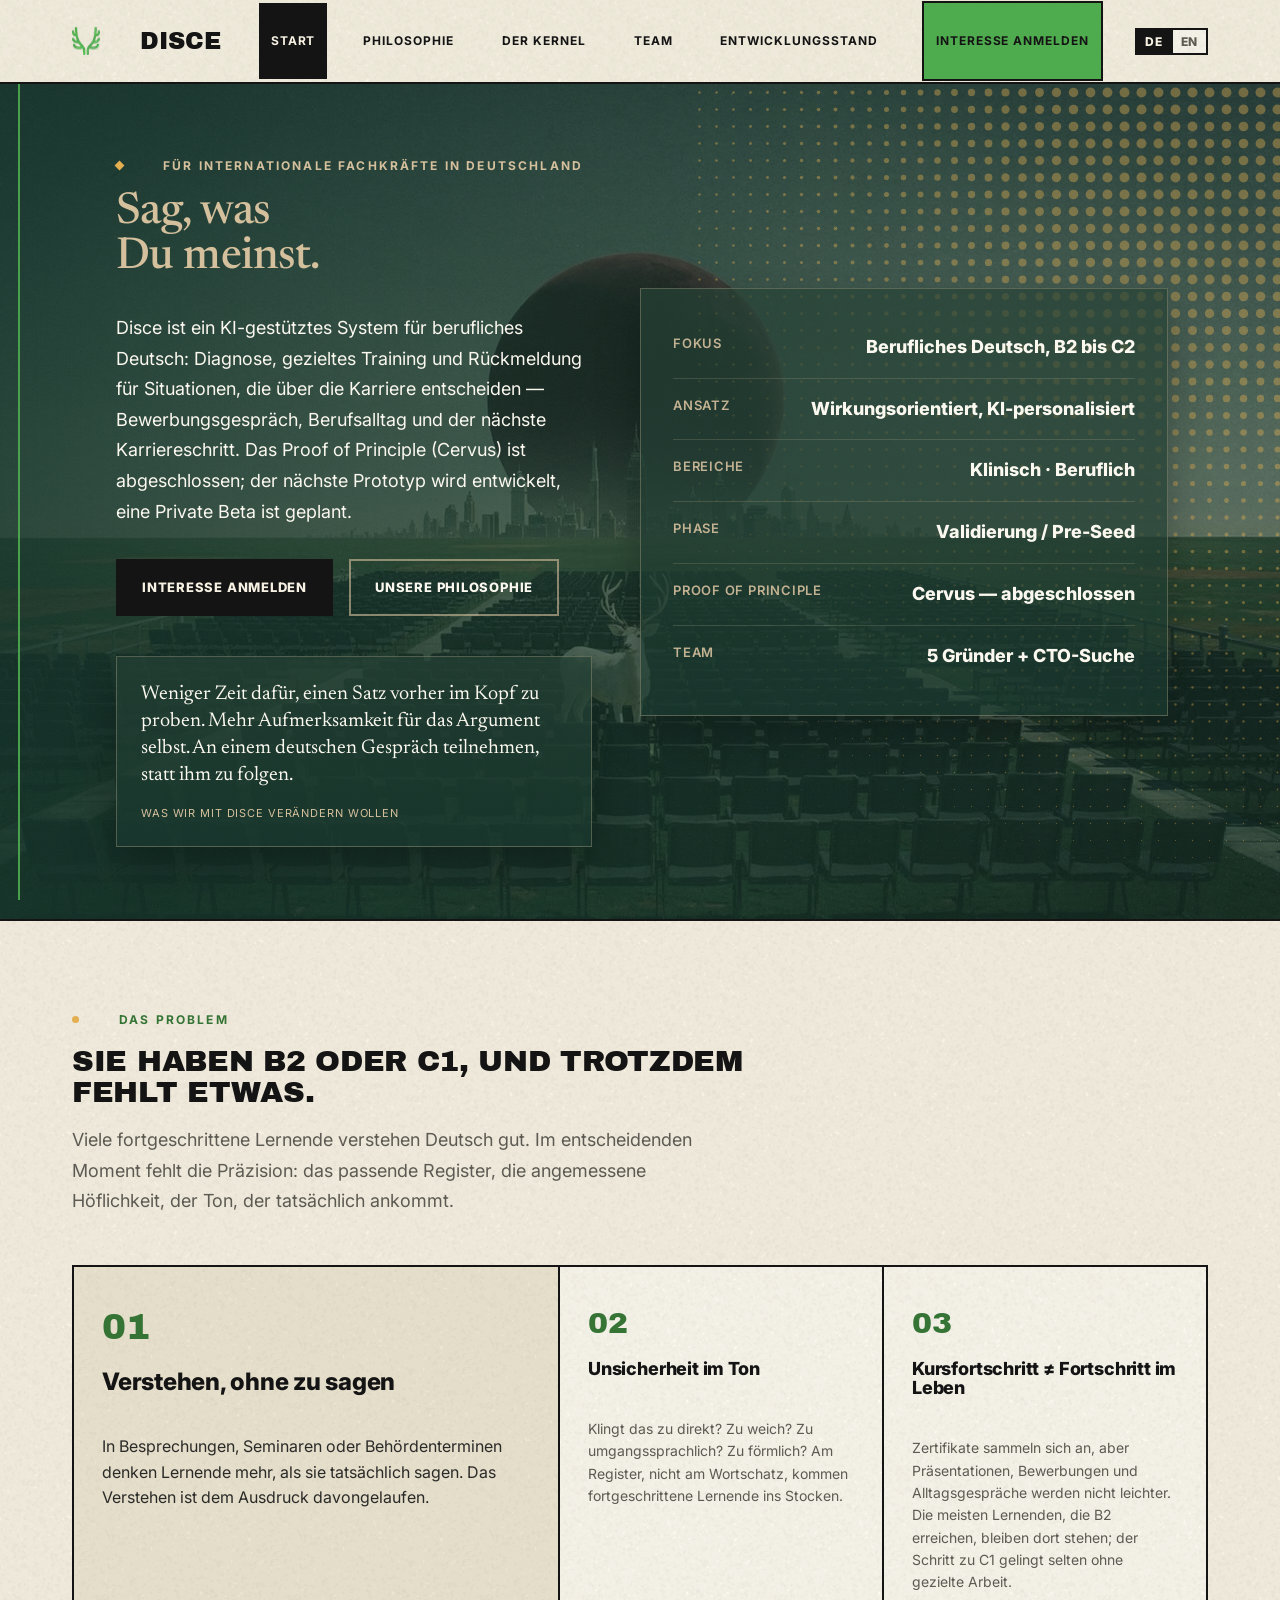
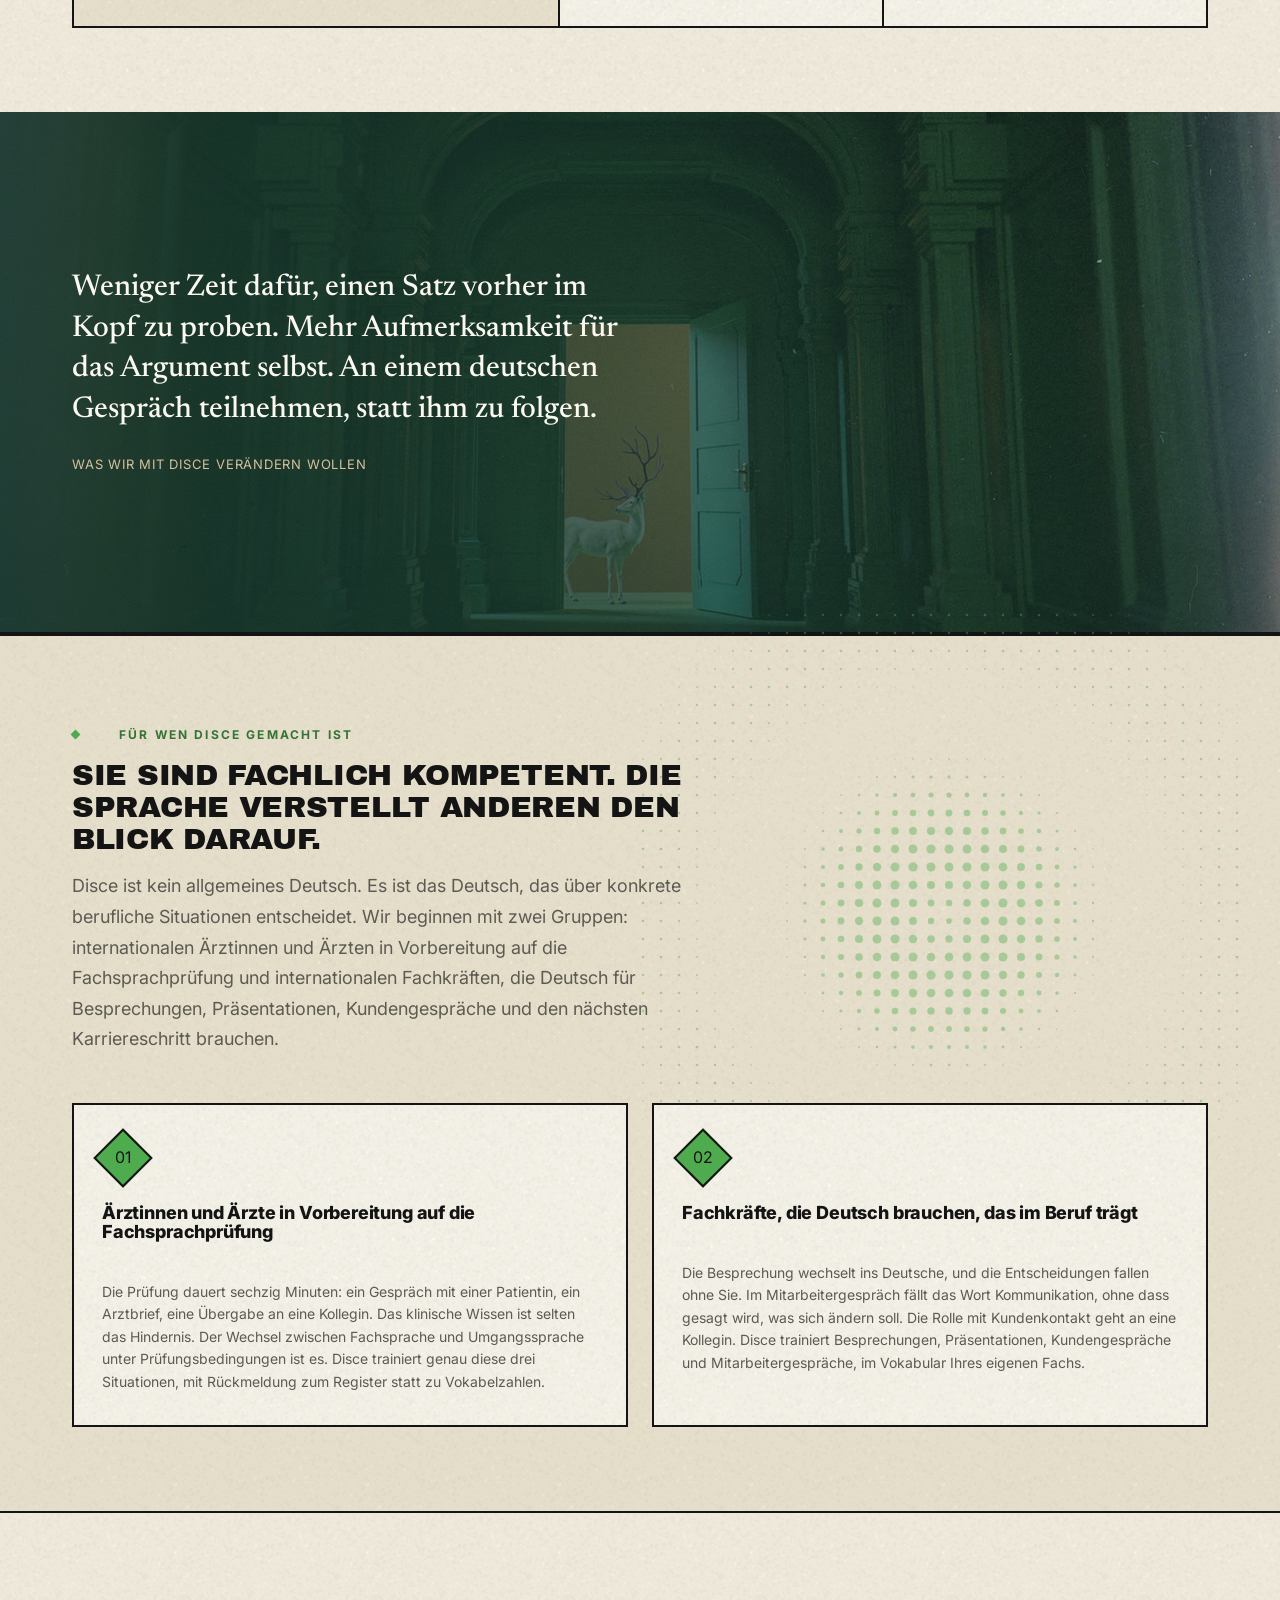
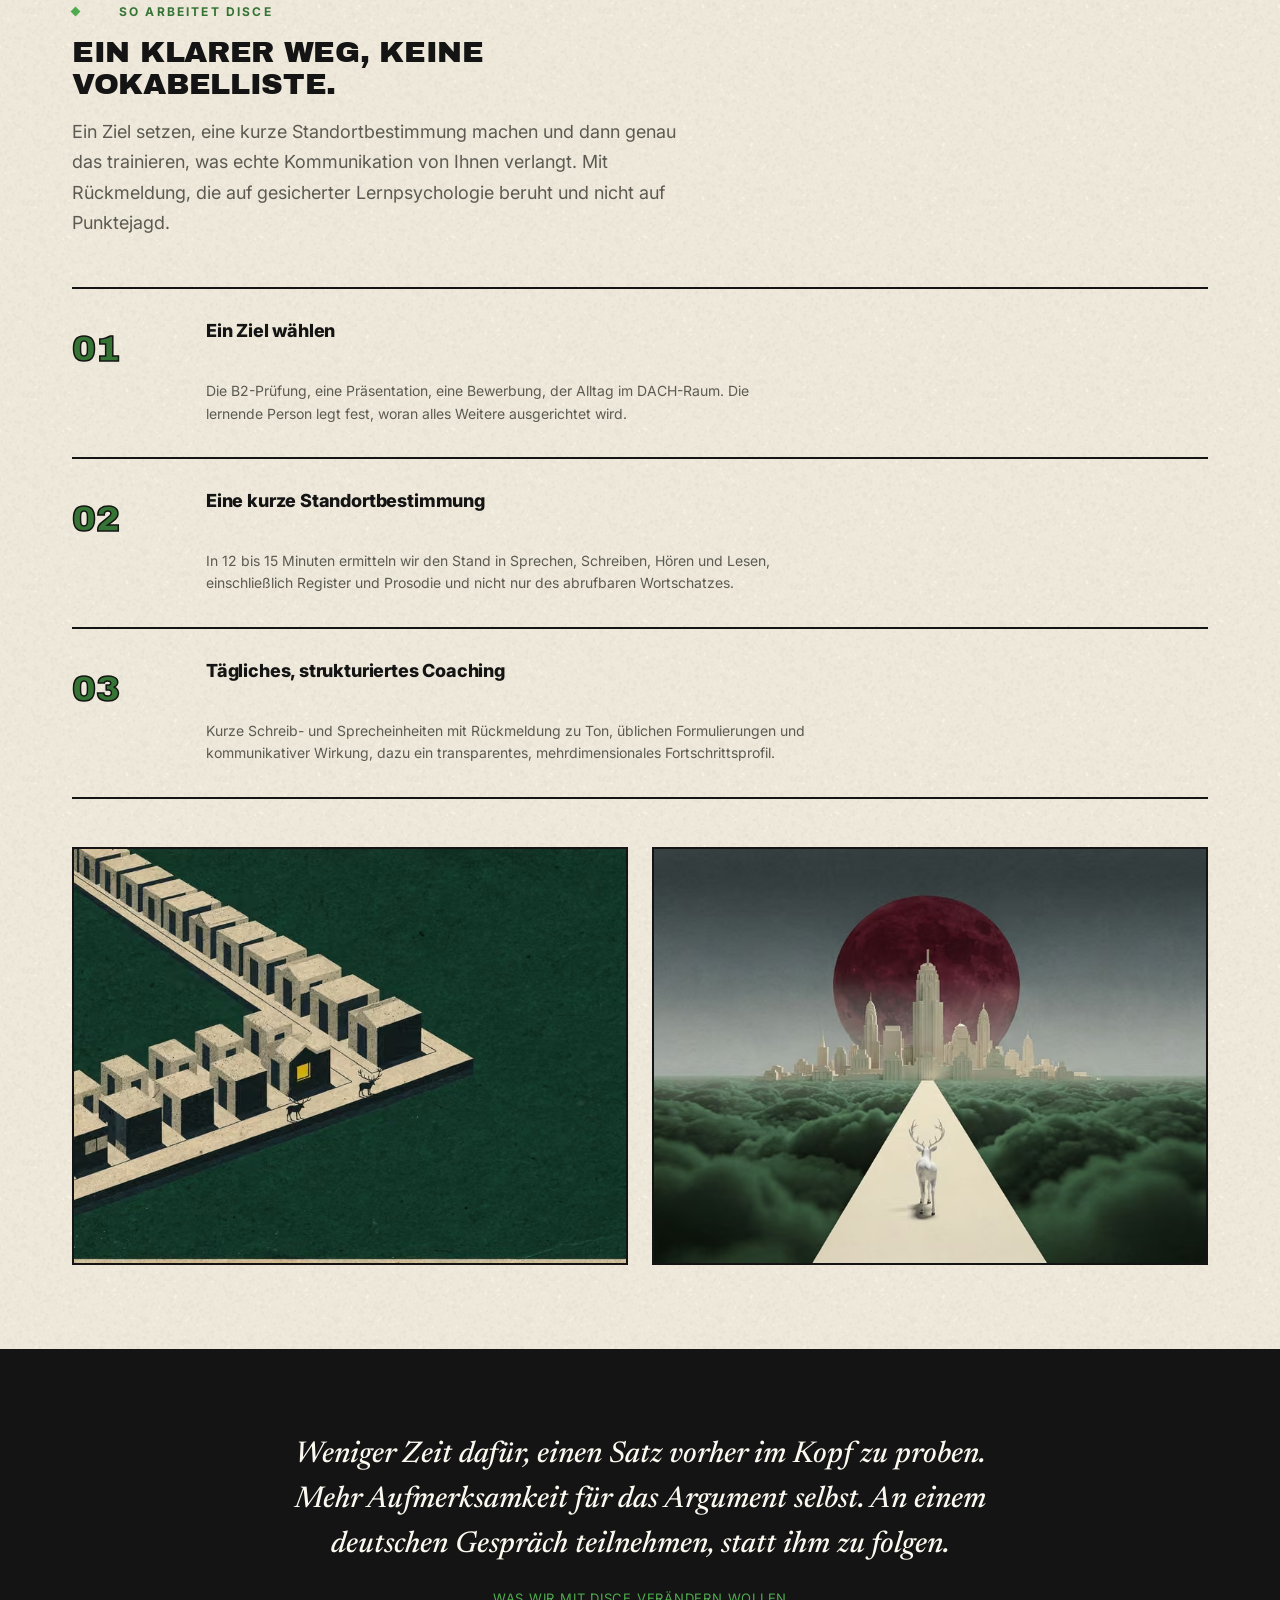
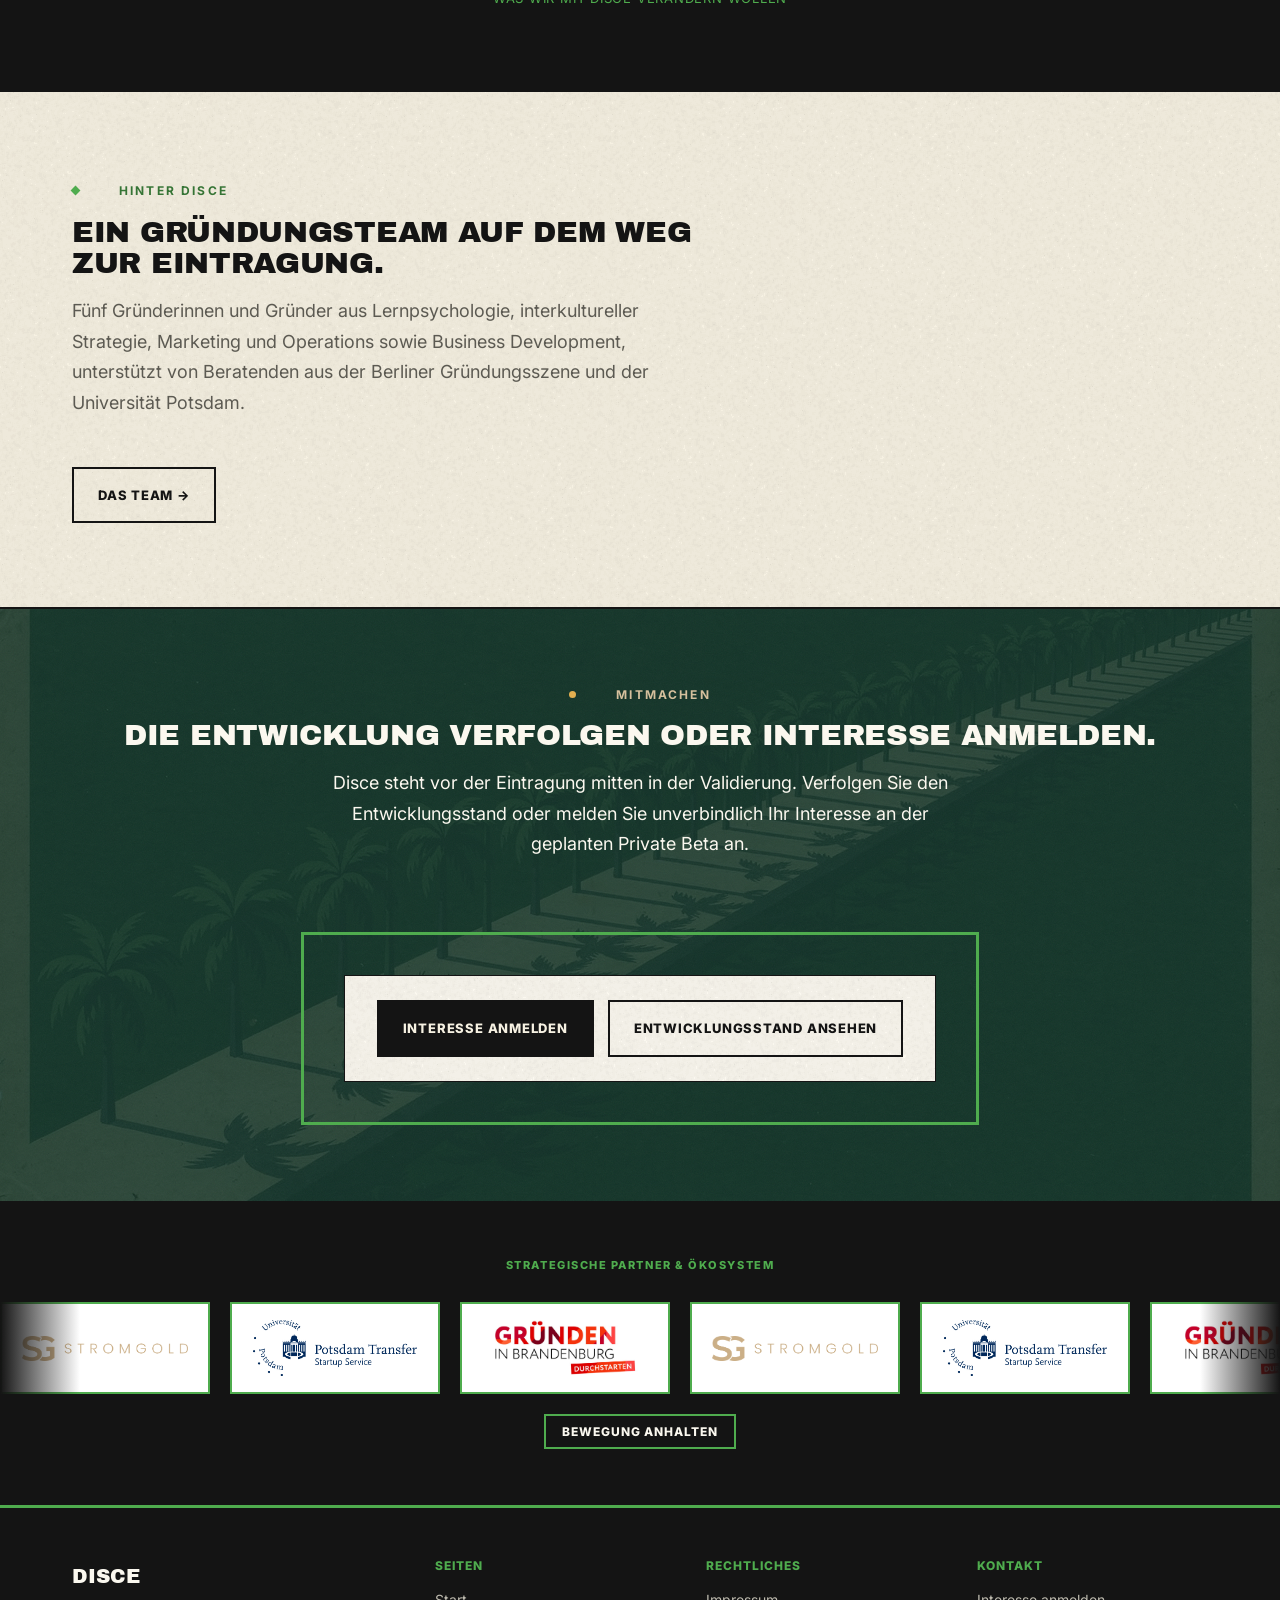
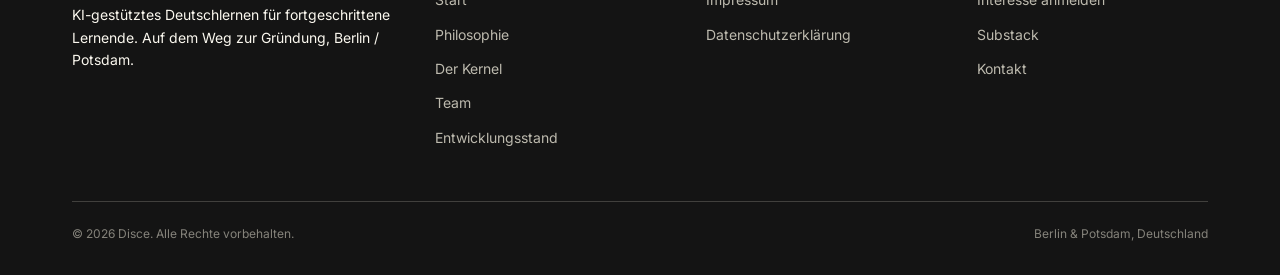
==== commit fd456cd8: "perf(site): modulepreload the generative dot-field chain Add modulepreload links for loader.js, regi" ====
--- a/index.html
+++ b/index.html
@@ -27,6 +27,15 @@
 <link rel="preload" as="image" type="image/avif" fetchpriority="high"
   imagesrcset="images/derived/DISCE_C01_r1_arena-stag-bordeaux-412.avif 412w, images/derived/DISCE_C01_r1_arena-stag-bordeaux-480.avif 480w, images/derived/DISCE_C01_r1_arena-stag-bordeaux-768.avif 768w, images/derived/DISCE_C01_r1_arena-stag-bordeaux-1280.avif 1280w, images/derived/DISCE_C01_r1_arena-stag-bordeaux-1376.avif 1376w"
   imagesizes="100vw">
+<!-- PERF: modulepreload the generative dot-field chain so loader.js ->
+     registry.js -> dot-field/index.js -> composition/reactive/tokens are
+     fetched in parallel instead of discovered sequentially at run time. -->
+<link rel="modulepreload" href="js/generative/loader.js">
+<link rel="modulepreload" href="js/generative/registry.js">
+<link rel="modulepreload" href="js/generative/dot-field/index.js">
+<link rel="modulepreload" href="js/generative/dot-field/composition.js">
+<link rel="modulepreload" href="js/generative/dot-field/reactive.js">
+<link rel="modulepreload" href="js/generative/tokens.js">
 <link rel="icon" href="favicon.ico" sizes="any">
 <link rel="icon" type="image/png" href="images/derived/icon-192.png" sizes="192x192">
 <link rel="apple-touch-icon" href="apple-touch-icon.png">
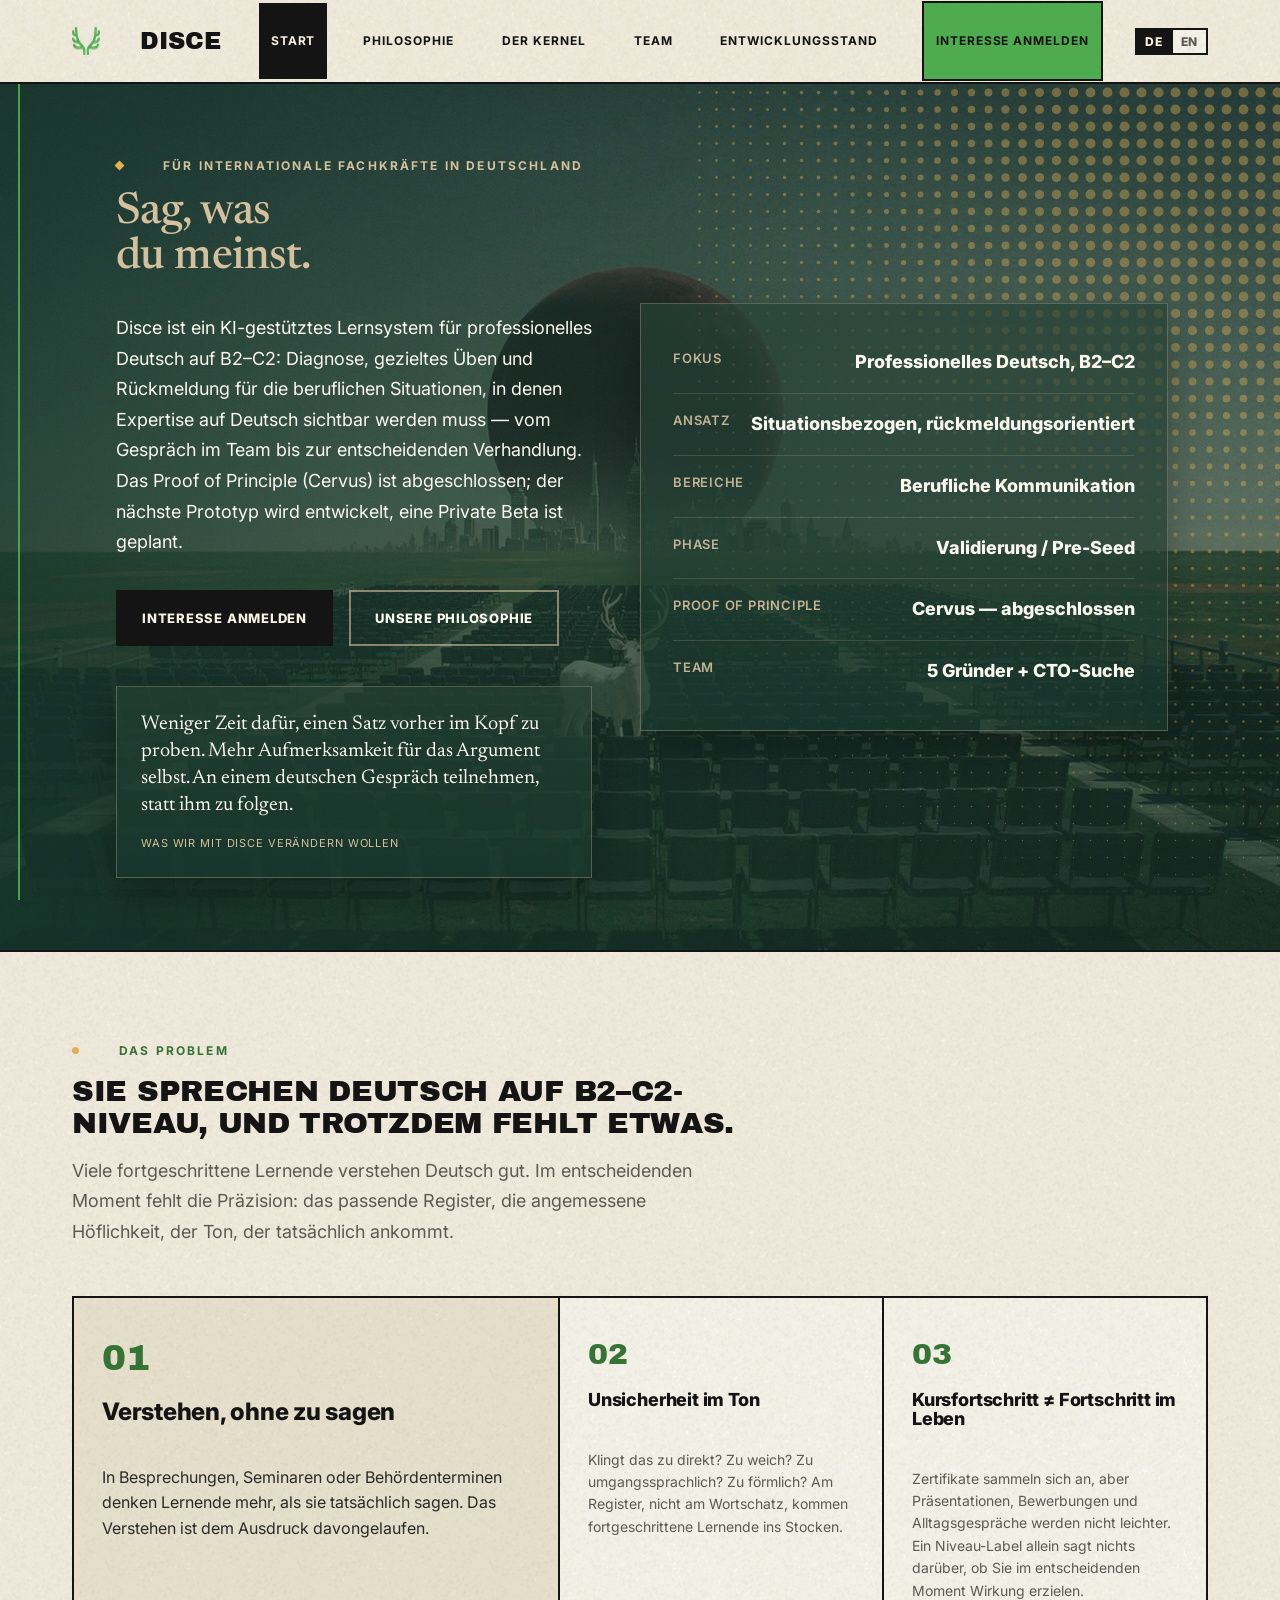
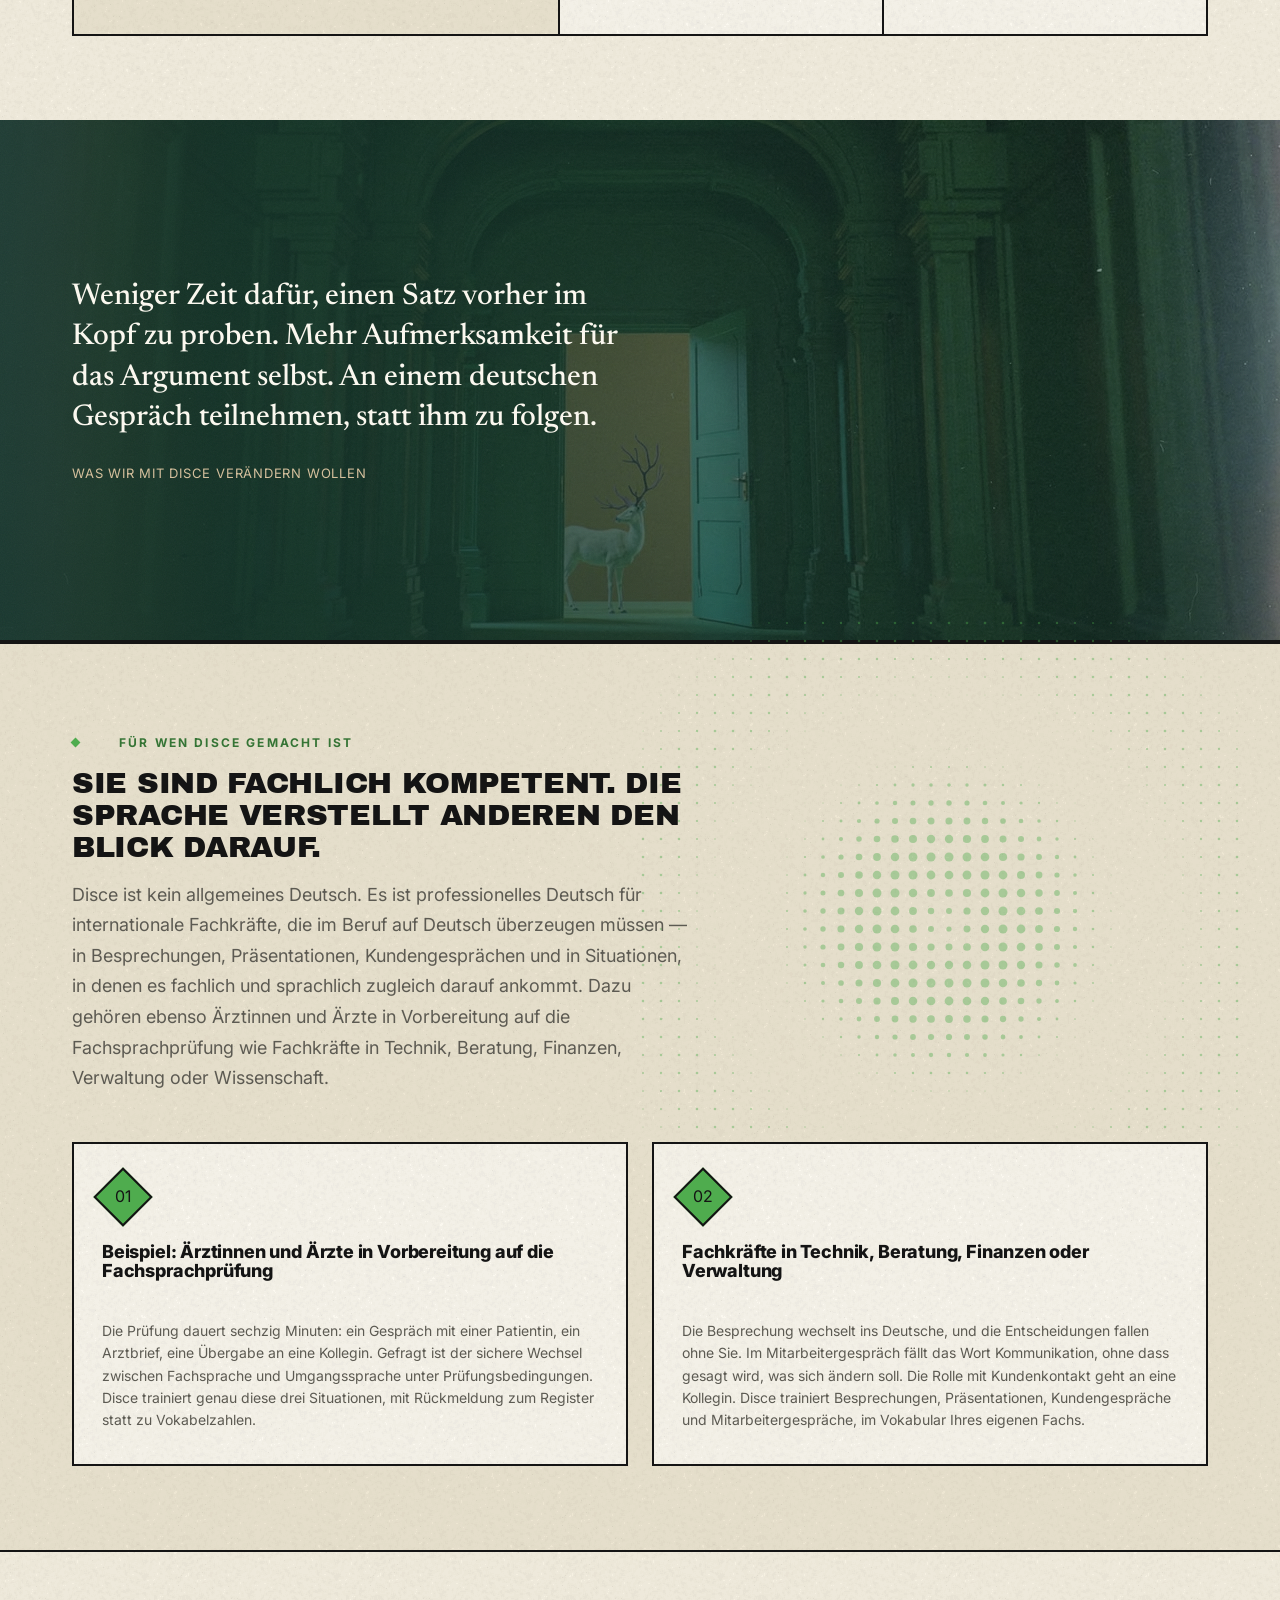
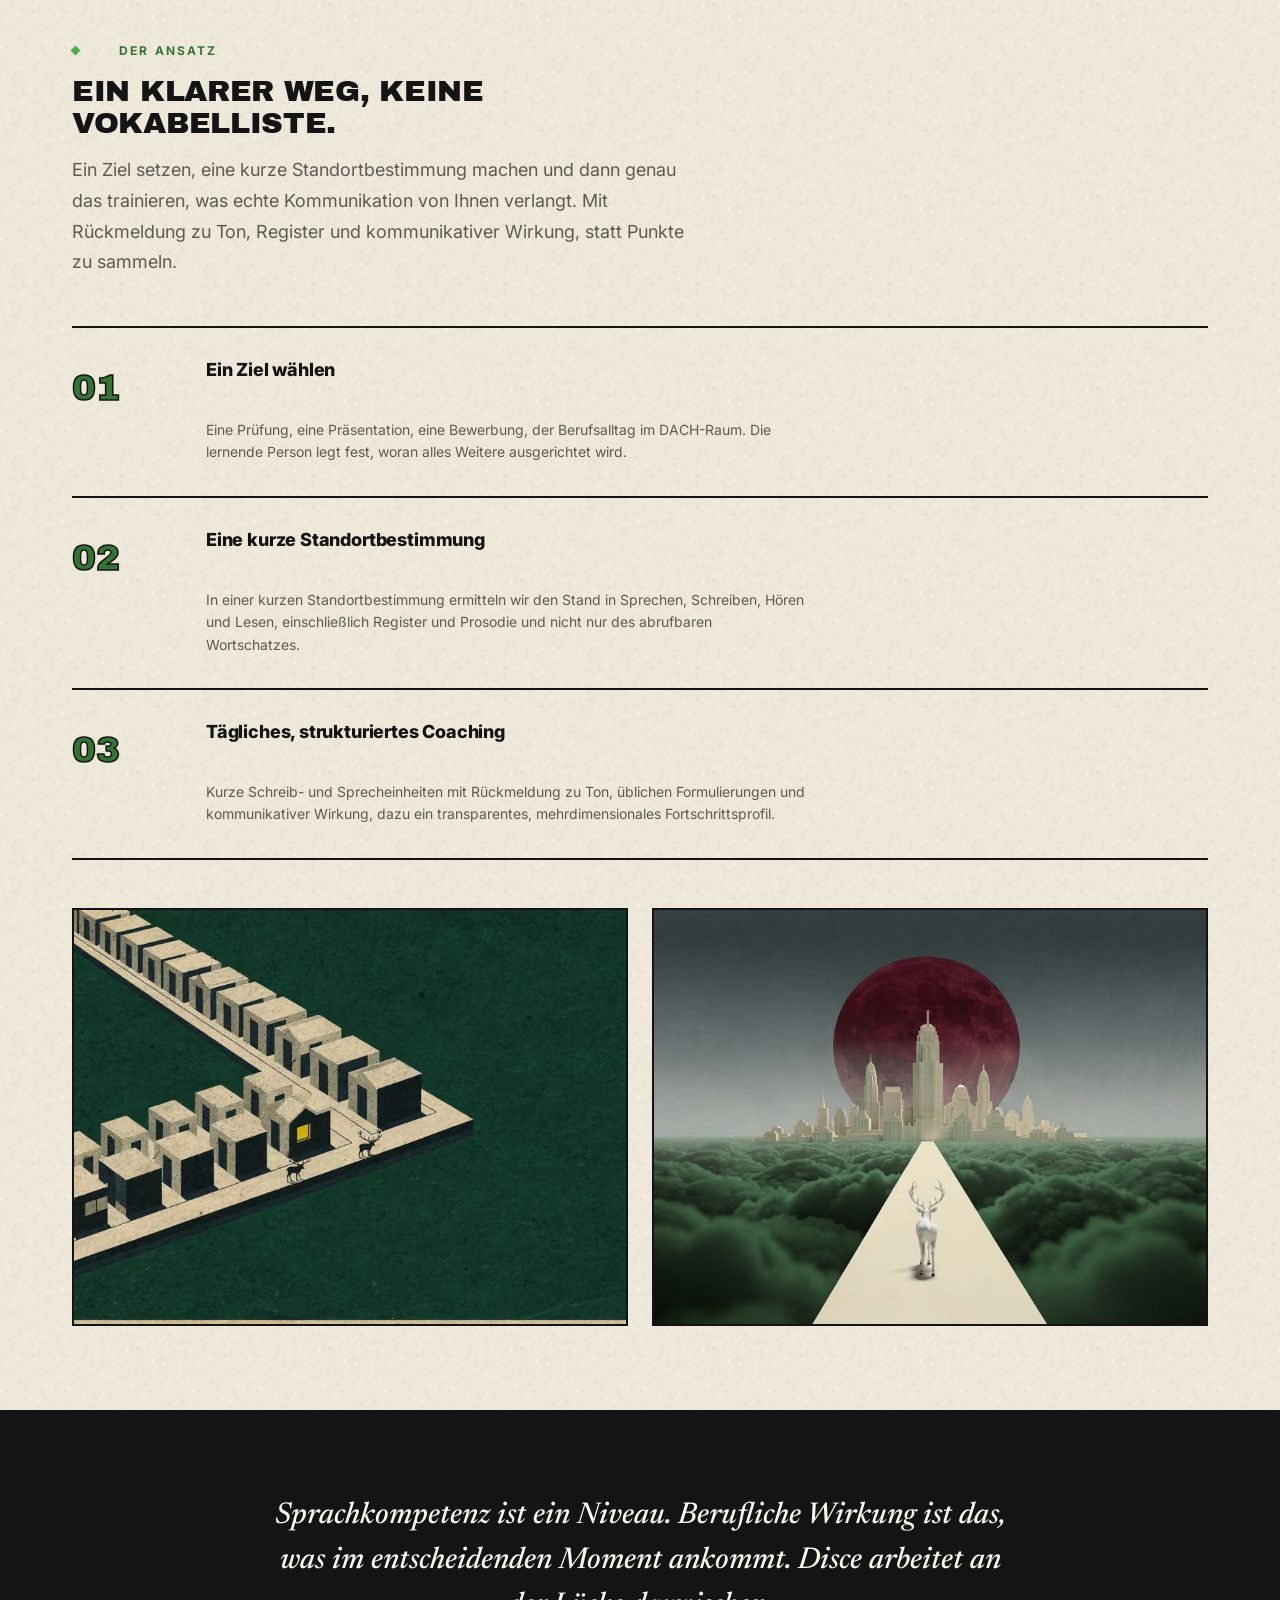
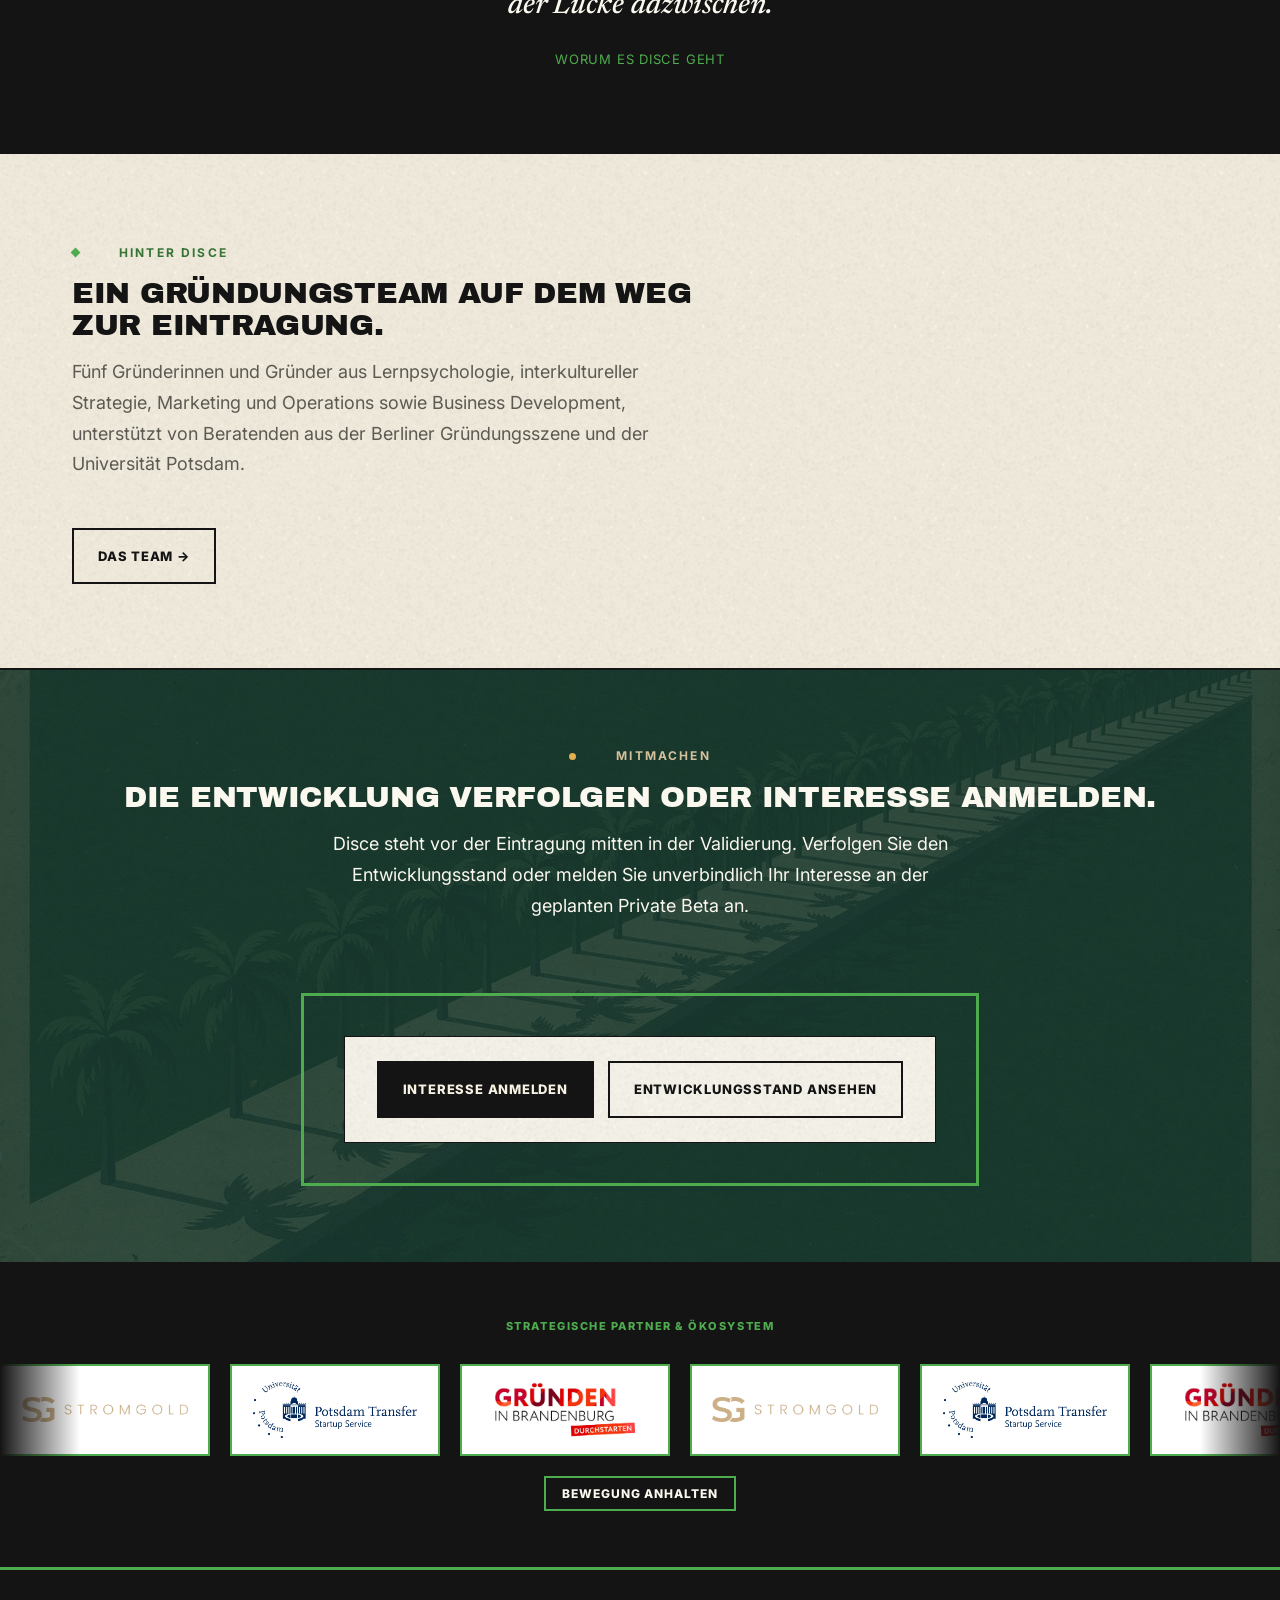
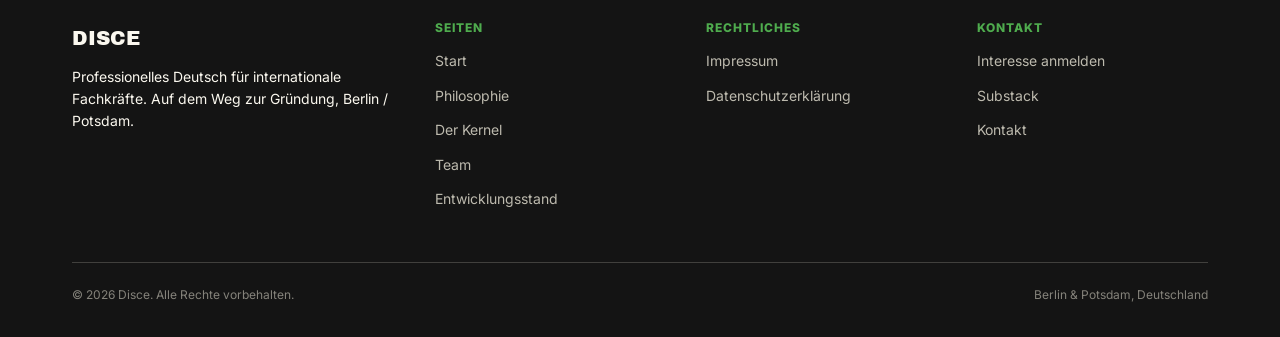
==== commit bf0f874b: "feat(site): revise content, information architecture and legal-page footers" ====
--- a/index.html
+++ b/index.html
@@ -4,8 +4,8 @@
 <meta charset="UTF-8">
 <meta name="viewport" content="width=device-width, initial-scale=1.0">
 <meta name="robots" content="noindex, nofollow">
-<meta name="description" content="Disce macht Expertise sichtbar: professionelles Deutsch für die Fachsprachprüfung und für internationale Fachkräfte, die im deutschsprachigen Raum arbeiten.">
-<title data-title-de="Disce — Sag, was Du meinst." data-title-en="Disce — Say what you mean.">Disce — Sag, was Du meinst.</title>
+<meta name="description" content="Disce macht Expertise sichtbar: professionelles Deutsch auf B2–C2 für internationale Fachkräfte, die im Beruf auf Deutsch überzeugen müssen.">
+<title data-title-de="Disce — Sag, was du meinst." data-title-en="Disce — Say what you mean.">Disce — Sag, was du meinst.</title>
 <script>try{if(localStorage.getItem('disce-lang')==='en'){document.documentElement.className+=' pre-en';document.documentElement.lang='en';}}catch(e){}</script>
 <!-- Critical CSS (above-the-fold only) inlined so the stylesheet is no
      longer render-blocking. It is a verbatim subset of css/experimental.css;
@@ -45,15 +45,15 @@
 <meta property="og:site_name" content="Disce">
 <meta property="og:locale" content="de_DE">
 <meta property="og:locale:alternate" content="en_US">
-<meta property="og:title" content="Disce — Sag, was Du meinst.">
-<meta property="og:description" content="Disce macht Expertise sichtbar: professionelles Deutsch für die Fachsprachprüfung und für internationale Fachkräfte, die im deutschsprachigen Raum arbeiten.">
+<meta property="og:title" content="Disce — Sag, was du meinst.">
+<meta property="og:description" content="Disce macht Expertise sichtbar: professionelles Deutsch auf B2–C2 für internationale Fachkräfte, die im Beruf auf Deutsch überzeugen müssen.">
 <meta property="og:url" content="https://weltvorstellung.de/">
 <meta property="og:image" content="https://weltvorstellung.de/images/derived/og-disce-1200x630.jpg">
 <meta property="og:image:width" content="1200">
 <meta property="og:image:height" content="630">
 <meta name="twitter:card" content="summary_large_image">
-<meta name="twitter:title" content="Disce — Sag, was Du meinst.">
-<meta name="twitter:description" content="Disce macht Expertise sichtbar: professionelles Deutsch für die Fachsprachprüfung und für internationale Fachkräfte, die im deutschsprachigen Raum arbeiten.">
+<meta name="twitter:title" content="Disce — Sag, was du meinst.">
+<meta name="twitter:description" content="Disce macht Expertise sichtbar: professionelles Deutsch auf B2–C2 für internationale Fachkräfte, die im Beruf auf Deutsch überzeugen müssen.">
 <meta name="twitter:image" content="https://weltvorstellung.de/images/derived/og-disce-1200x630.jpg">
 </head>
 <body>
@@ -115,8 +115,8 @@
   <div class="wrap hero-grid">
     <div>
       <span class="eyebrow"><span data-lang="de">Für internationale Fachkräfte in Deutschland</span><span data-lang="en">For international professionals in Germany</span></span>
-      <h1><span data-lang="de">Sag, was<br>Du meinst.</span><span data-lang="en">Say what<br>you mean.</span></h1>
-      <p class="lede" style="margin-top: 8px;"><span data-lang="de">Disce ist ein KI-gestütztes System für berufliches Deutsch: Diagnose, gezieltes Training und Rückmeldung für Situationen, die über die Karriere entscheiden — Bewerbungsgespräch, Berufsalltag und der nächste Karriereschritt. Das Proof of Principle (Cervus) ist abgeschlossen; der nächste Prototyp wird entwickelt, eine Private Beta ist geplant.</span><span data-lang="en">Disce is an AI-supported system for professional German: diagnosis, targeted practice, and feedback for the situations that decide a career — the job interview, day-to-day work, and the next career step. The Cervus proof of principle is complete; the next prototype is in development and a private beta is planned.</span></p>
+      <h1><span data-lang="de">Sag, was<br>du meinst.</span><span data-lang="en">Say what<br>you mean.</span></h1>
+      <p class="lede" style="margin-top: 8px;"><span data-lang="de">Disce ist ein KI-gestütztes Lernsystem für professionelles Deutsch auf B2–C2: Diagnose, gezieltes Üben und Rückmeldung für die beruflichen Situationen, in denen Expertise auf Deutsch sichtbar werden muss — vom Gespräch im Team bis zur entscheidenden Verhandlung. Das Proof of Principle (Cervus) ist abgeschlossen; der nächste Prototyp wird entwickelt, eine Private Beta ist geplant.</span><span data-lang="en">Disce is an AI-supported learning system for professional German at B2–C2: diagnosis, targeted practice and feedback for the professional situations where expertise has to become visible in German — from a team conversation to a decisive negotiation. The Cervus proof of principle is complete; the next prototype is in development and a private beta is planned.</span></p>
       <div class="hero-actions">
         <a href="waitlist.html" class="btn-primary"><span data-lang="de">Interesse anmelden</span><span data-lang="en">Register interest</span></a>
         <a href="philosophy.html" class="btn-secondary"><span data-lang="de">Unsere Philosophie</span><span data-lang="en">Read Our Philosophy</span></a>
@@ -127,9 +127,9 @@
       </figure>
     </div>
     <div class="hero-panel">
-      <div class="stat-row"><span class="stat-label"><span data-lang="de">Fokus</span><span data-lang="en">Focus</span></span><span class="stat-value"><span data-lang="de">Berufliches Deutsch, B2 bis C2</span><span data-lang="en">Professional German, B2 to C2</span></span></div>
-      <div class="stat-row"><span class="stat-label"><span data-lang="de">Ansatz</span><span data-lang="en">Approach</span></span><span class="stat-value"><span data-lang="de">Wirkungsorientiert, KI-personalisiert</span><span data-lang="en">Outcome-oriented, AI-personalized</span></span></div>
-      <div class="stat-row"><span class="stat-label"><span data-lang="de">Bereiche</span><span data-lang="en">Domains</span></span><span class="stat-value"><span data-lang="de">Klinisch · Beruflich</span><span data-lang="en">Clinical · Professional</span></span></div>
+      <div class="stat-row"><span class="stat-label"><span data-lang="de">Fokus</span><span data-lang="en">Focus</span></span><span class="stat-value"><span data-lang="de">Professionelles Deutsch, B2–C2</span><span data-lang="en">Professional German, B2–C2</span></span></div>
+      <div class="stat-row"><span class="stat-label"><span data-lang="de">Ansatz</span><span data-lang="en">Approach</span></span><span class="stat-value"><span data-lang="de">Situationsbezogen, rückmeldungsorientiert</span><span data-lang="en">Situational, feedback-oriented</span></span></div>
+      <div class="stat-row"><span class="stat-label"><span data-lang="de">Bereiche</span><span data-lang="en">Domains</span></span><span class="stat-value"><span data-lang="de">Berufliche Kommunikation</span><span data-lang="en">Professional communication</span></span></div>
       <div class="stat-row"><span class="stat-label"><span data-lang="de">Phase</span><span data-lang="en">Stage</span></span><span class="stat-value"><span data-lang="de">Validierung / Pre-Seed</span><span data-lang="en">Validation / Pre-Seed</span></span></div>
       <div class="stat-row"><span class="stat-label"><span data-lang="de">Proof of Principle</span><span data-lang="en">Proof of Principle</span></span><span class="stat-value"><span data-lang="de">Cervus — abgeschlossen</span><span data-lang="en">Cervus — completed</span></span></div>
       <div class="stat-row"><span class="stat-label"><span data-lang="de">Team</span><span data-lang="en">Team</span></span><span class="stat-value"><span data-lang="de">5 Gründer + CTO-Suche</span><span data-lang="en">5 Founders + CTO Search</span></span></div>
@@ -142,7 +142,7 @@
   <div class="wrap">
     <div class="section-head">
       <span class="eyebrow"><span data-lang="de">Das Problem</span><span data-lang="en">The Problem</span></span>
-      <h2><span data-lang="de">Sie haben B2 oder C1, und trotzdem fehlt etwas.</span><span data-lang="en">You have B2 or C1, but something is still missing.</span></h2>
+      <h2><span data-lang="de">Sie sprechen Deutsch auf B2–C2-Niveau, und trotzdem fehlt etwas.</span><span data-lang="en">You speak German at B2–C2 level, but something is still missing.</span></h2>
       <p class="lede"><span data-lang="de">Viele fortgeschrittene Lernende verstehen Deutsch gut. Im entscheidenden Moment fehlt die Präzision: das passende Register, die angemessene Höflichkeit, der Ton, der tatsächlich ankommt.</span><span data-lang="en">Many advanced learners understand German well. In the decisive moment, precision is what's missing: the right register, adequate politeness, the tone that actually lands.</span></p>
     </div>
     <div class="problem-grid">
@@ -159,7 +159,7 @@
       <div class="problem-card">
         <div class="num">03</div>
         <h3><span data-lang="de">Kursfortschritt ≠ Fortschritt im Leben</span><span data-lang="en">Course progress ≠ life progress</span></h3>
-        <p><span data-lang="de">Zertifikate sammeln sich an, aber Präsentationen, Bewerbungen und Alltagsgespräche werden nicht leichter. Die meisten Lernenden, die B2 erreichen, bleiben dort stehen; der Schritt zu C1 gelingt selten ohne gezielte Arbeit.</span><span data-lang="en">Certificates accumulate, but presentations, applications, and everyday conversation don't get any easier. Most learners who reach B2 stall there, and the step up to C1 rarely happens without targeted work.</span></p>
+        <p><span data-lang="de">Zertifikate sammeln sich an, aber Präsentationen, Bewerbungen und Alltagsgespräche werden nicht leichter. Ein Niveau-Label allein sagt nichts darüber, ob Sie im entscheidenden Moment Wirkung erzielen.</span><span data-lang="en">Certificates accumulate, but presentations, applications, and everyday conversation don't get any easier. A level label alone says nothing about whether you actually land in the decisive moment.</span></p>
       </div>
     </div>
   </div>
@@ -191,17 +191,17 @@
     <div class="section-head">
       <span class="eyebrow"><span data-lang="de">Für wen Disce gemacht ist</span><span data-lang="en">Who Disce Is For</span></span>
       <h2><span data-lang="de">Sie sind fachlich kompetent. Die Sprache verstellt anderen den Blick darauf.</span><span data-lang="en">You are competent. The language is what keeps others from seeing it.</span></h2>
-      <p class="lede"><span data-lang="de">Disce ist kein allgemeines Deutsch. Es ist das Deutsch, das über konkrete berufliche Situationen entscheidet. Wir beginnen mit zwei Gruppen: internationalen Ärztinnen und Ärzten in Vorbereitung auf die Fachsprachprüfung und internationalen Fachkräften, die Deutsch für Besprechungen, Präsentationen, Kundengespräche und den nächsten Karriereschritt brauchen.</span><span data-lang="en">Disce is not general German. It is the German that decides specific professional situations. We are starting with two groups: international doctors preparing for the Fachsprachpr&uuml;fung, and international professionals who need German for meetings, presentations, client conversations and the next step in their career.</span></p>
+      <p class="lede"><span data-lang="de">Disce ist kein allgemeines Deutsch. Es ist professionelles Deutsch für internationale Fachkräfte, die im Beruf auf Deutsch überzeugen müssen — in Besprechungen, Präsentationen, Kundengesprächen und in Situationen, in denen es fachlich und sprachlich zugleich darauf ankommt. Dazu gehören ebenso Ärztinnen und Ärzte in Vorbereitung auf die Fachsprachprüfung wie Fachkräfte in Technik, Beratung, Finanzen, Verwaltung oder Wissenschaft.</span><span data-lang="en">Disce is not general German. It is professional German for international professionals who need to perform in German at work — in meetings, presentations, client conversations, and situations where expertise and language matter at once. That includes doctors preparing for the Fachsprachpr&uuml;fung as much as professionals in engineering, consulting, finance, administration, or research.</span></p>
     </div>
     <div class="persona-grid">
       <div class="persona-card">
         <div class="persona-icon"><span>01</span></div>
-        <h3><span data-lang="de">Ärztinnen und Ärzte in Vorbereitung auf die Fachsprachprüfung</span><span data-lang="en">Doctors preparing for the Fachsprachpr&uuml;fung</span></h3>
-        <p><span data-lang="de">Die Prüfung dauert sechzig Minuten: ein Gespräch mit einer Patientin, ein Arztbrief, eine Übergabe an eine Kollegin. Das klinische Wissen ist selten das Hindernis. Der Wechsel zwischen Fachsprache und Umgangssprache unter Prüfungsbedingungen ist es. Disce trainiert genau diese drei Situationen, mit Rückmeldung zum Register statt zu Vokabelzahlen.</span><span data-lang="en">The examination lasts sixty minutes: a conversation with a patient, an Arztbrief, a handover to a colleague. Clinical knowledge is rarely the obstacle. Moving between Fachsprache and everyday language under examination conditions is. Disce trains those three situations directly, with feedback on register rather than vocabulary counts.</span></p>
+        <h3><span data-lang="de">Beispiel: Ärztinnen und Ärzte in Vorbereitung auf die Fachsprachprüfung</span><span data-lang="en">Example: doctors preparing for the Fachsprachpr&uuml;fung</span></h3>
+        <p><span data-lang="de">Die Prüfung dauert sechzig Minuten: ein Gespräch mit einer Patientin, ein Arztbrief, eine Übergabe an eine Kollegin. Gefragt ist der sichere Wechsel zwischen Fachsprache und Umgangssprache unter Prüfungsbedingungen. Disce trainiert genau diese drei Situationen, mit Rückmeldung zum Register statt zu Vokabelzahlen.</span><span data-lang="en">The examination lasts sixty minutes: a conversation with a patient, an Arztbrief, a handover to a colleague. What is required is the confident shift between Fachsprache and everyday language under examination conditions. Disce trains those three situations directly, with feedback on register rather than vocabulary counts.</span></p>
       </div>
       <div class="persona-card">
         <div class="persona-icon"><span>02</span></div>
-        <h3><span data-lang="de">Fachkräfte, die Deutsch brauchen, das im Beruf trägt</span><span data-lang="en">Professionals who need German that holds up at work</span></h3>
+        <h3><span data-lang="de">Fachkräfte in Technik, Beratung, Finanzen oder Verwaltung</span><span data-lang="en">Professionals in engineering, consulting, finance, or administration</span></h3>
         <p><span data-lang="de">Die Besprechung wechselt ins Deutsche, und die Entscheidungen fallen ohne Sie. Im Mitarbeitergespräch fällt das Wort Kommunikation, ohne dass gesagt wird, was sich ändern soll. Die Rolle mit Kundenkontakt geht an eine Kollegin. Disce trainiert Besprechungen, Präsentationen, Kundengespräche und Mitarbeitergespräche, im Vokabular Ihres eigenen Fachs.</span><span data-lang="en">The meeting switches to German and the decisions are made without you. The performance review mentions communication without saying what to change. The client-facing role goes to a colleague. Disce trains meetings, presentations, client conversations and performance reviews, in the vocabulary of your own field.</span></p>
       </div>
     </div>
@@ -212,23 +212,23 @@
 <section>
   <div class="wrap">
     <div class="section-head">
-      <span class="eyebrow"><span data-lang="de">So arbeitet Disce</span><span data-lang="en">How Disce Works</span></span>
+      <span class="eyebrow"><span data-lang="de">Der Ansatz</span><span data-lang="en">The Approach</span></span>
       <h2><span data-lang="de">Ein klarer Weg, keine Vokabelliste.</span><span data-lang="en">A clear path, not a vocabulary list.</span></h2>
-      <p class="lede"><span data-lang="de">Ein Ziel setzen, eine kurze Standortbestimmung machen und dann genau das trainieren, was echte Kommunikation von Ihnen verlangt. Mit Rückmeldung, die auf gesicherter Lernpsychologie beruht und nicht auf Punktejagd.</span><span data-lang="en">Set a goal, take a short benchmark, then train precisely what real communication demands of you, with feedback grounded in established learning psychology rather than gamified point-chasing.</span></p>
+      <p class="lede"><span data-lang="de">Ein Ziel setzen, eine kurze Standortbestimmung machen und dann genau das trainieren, was echte Kommunikation von Ihnen verlangt. Mit Rückmeldung zu Ton, Register und kommunikativer Wirkung, statt Punkte zu sammeln.</span><span data-lang="en">Set a goal, take a short benchmark, then train precisely what real communication demands of you — with feedback on tone, register and communicative effect rather than points.</span></p>
     </div>
     <div class="process-list">
       <div class="process-item">
         <div class="step-num">01</div>
         <div>
           <h3><span data-lang="de">Ein Ziel wählen</span><span data-lang="en">Choose a goal</span></h3>
-          <p><span data-lang="de">Die B2-Prüfung, eine Präsentation, eine Bewerbung, der Alltag im DACH-Raum. Die lernende Person legt fest, woran alles Weitere ausgerichtet wird.</span><span data-lang="en">The B2 exam, a presentation, a job application, everyday life in the DACH region. The learner defines what everything else is calibrated against.</span></p>
+          <p><span data-lang="de">Eine Prüfung, eine Präsentation, eine Bewerbung, der Berufsalltag im DACH-Raum. Die lernende Person legt fest, woran alles Weitere ausgerichtet wird.</span><span data-lang="en">An exam, a presentation, a job application, everyday working life in the DACH region. The learner defines what everything else is calibrated against.</span></p>
         </div>
       </div>
       <div class="process-item">
         <div class="step-num">02</div>
         <div>
           <h3><span data-lang="de">Eine kurze Standortbestimmung</span><span data-lang="en">A short benchmark</span></h3>
-          <p><span data-lang="de">In 12 bis 15 Minuten ermitteln wir den Stand in Sprechen, Schreiben, Hören und Lesen, einschließlich Register und Prosodie und nicht nur des abrufbaren Wortschatzes.</span><span data-lang="en">In 12–15 minutes, we establish where the learner stands across speaking, writing, listening, and reading, including register and prosody rather than vocabulary recall alone.</span></p>
+          <p><span data-lang="de">In einer kurzen Standortbestimmung ermitteln wir den Stand in Sprechen, Schreiben, Hören und Lesen, einschließlich Register und Prosodie und nicht nur des abrufbaren Wortschatzes.</span><span data-lang="en">In a short benchmark, we establish where the learner stands across speaking, writing, listening, and reading, including register and prosody rather than vocabulary recall alone.</span></p>
         </div>
       </div>
       <div class="process-item">
@@ -267,8 +267,8 @@
 <section class="bg-forest no-halftone">
   <div class="wrap">
     <div class="pull-quote">
-      <blockquote><span data-lang="de">Weniger Zeit dafür, einen Satz vorher im Kopf zu proben. Mehr Aufmerksamkeit für das Argument selbst. An einem deutschen Gespräch teilnehmen, statt ihm zu folgen.</span><span data-lang="en">Less time spent rehearsing a sentence before saying it. More attention left for the argument itself. Participating in a German conversation rather than tracking it.</span></blockquote>
-      <cite><span data-lang="de">Was wir mit Disce verändern wollen</span><span data-lang="en">What we are building Disce to change</span></cite>
+      <blockquote><span data-lang="de">Sprachkompetenz ist ein Niveau. Berufliche Wirkung ist das, was im entscheidenden Moment ankommt. Disce arbeitet an der Lücke dazwischen.</span><span data-lang="en">Language competence is a level. Professional impact is what lands in the decisive moment. Disce works on the gap between the two.</span></blockquote>
+      <cite><span data-lang="de">Worum es Disce geht</span><span data-lang="en">What Disce is about</span></cite>
     </div>
   </div>
 </section>
@@ -337,7 +337,7 @@
     <div class="footer-grid">
       <div>
         <div class="footer-brand">DISCE</div>
-        <p class="footer-tag"><span data-lang="de">KI-gestütztes Deutschlernen für fortgeschrittene Lernende. Auf dem Weg zur Gründung, Berlin / Potsdam.</span><span data-lang="en">AI-powered German learning for advanced learners. Building toward incorporation, Berlin / Potsdam.</span></p>
+        <p class="footer-tag"><span data-lang="de">Professionelles Deutsch für internationale Fachkräfte. Auf dem Weg zur Gründung, Berlin / Potsdam.</span><span data-lang="en">Professional German for international professionals. Building toward incorporation, Berlin / Potsdam.</span></p>
       </div>
       <div class="footer-col">
         <h2><span data-lang="de">Seiten</span><span data-lang="en">Site</span></h2>
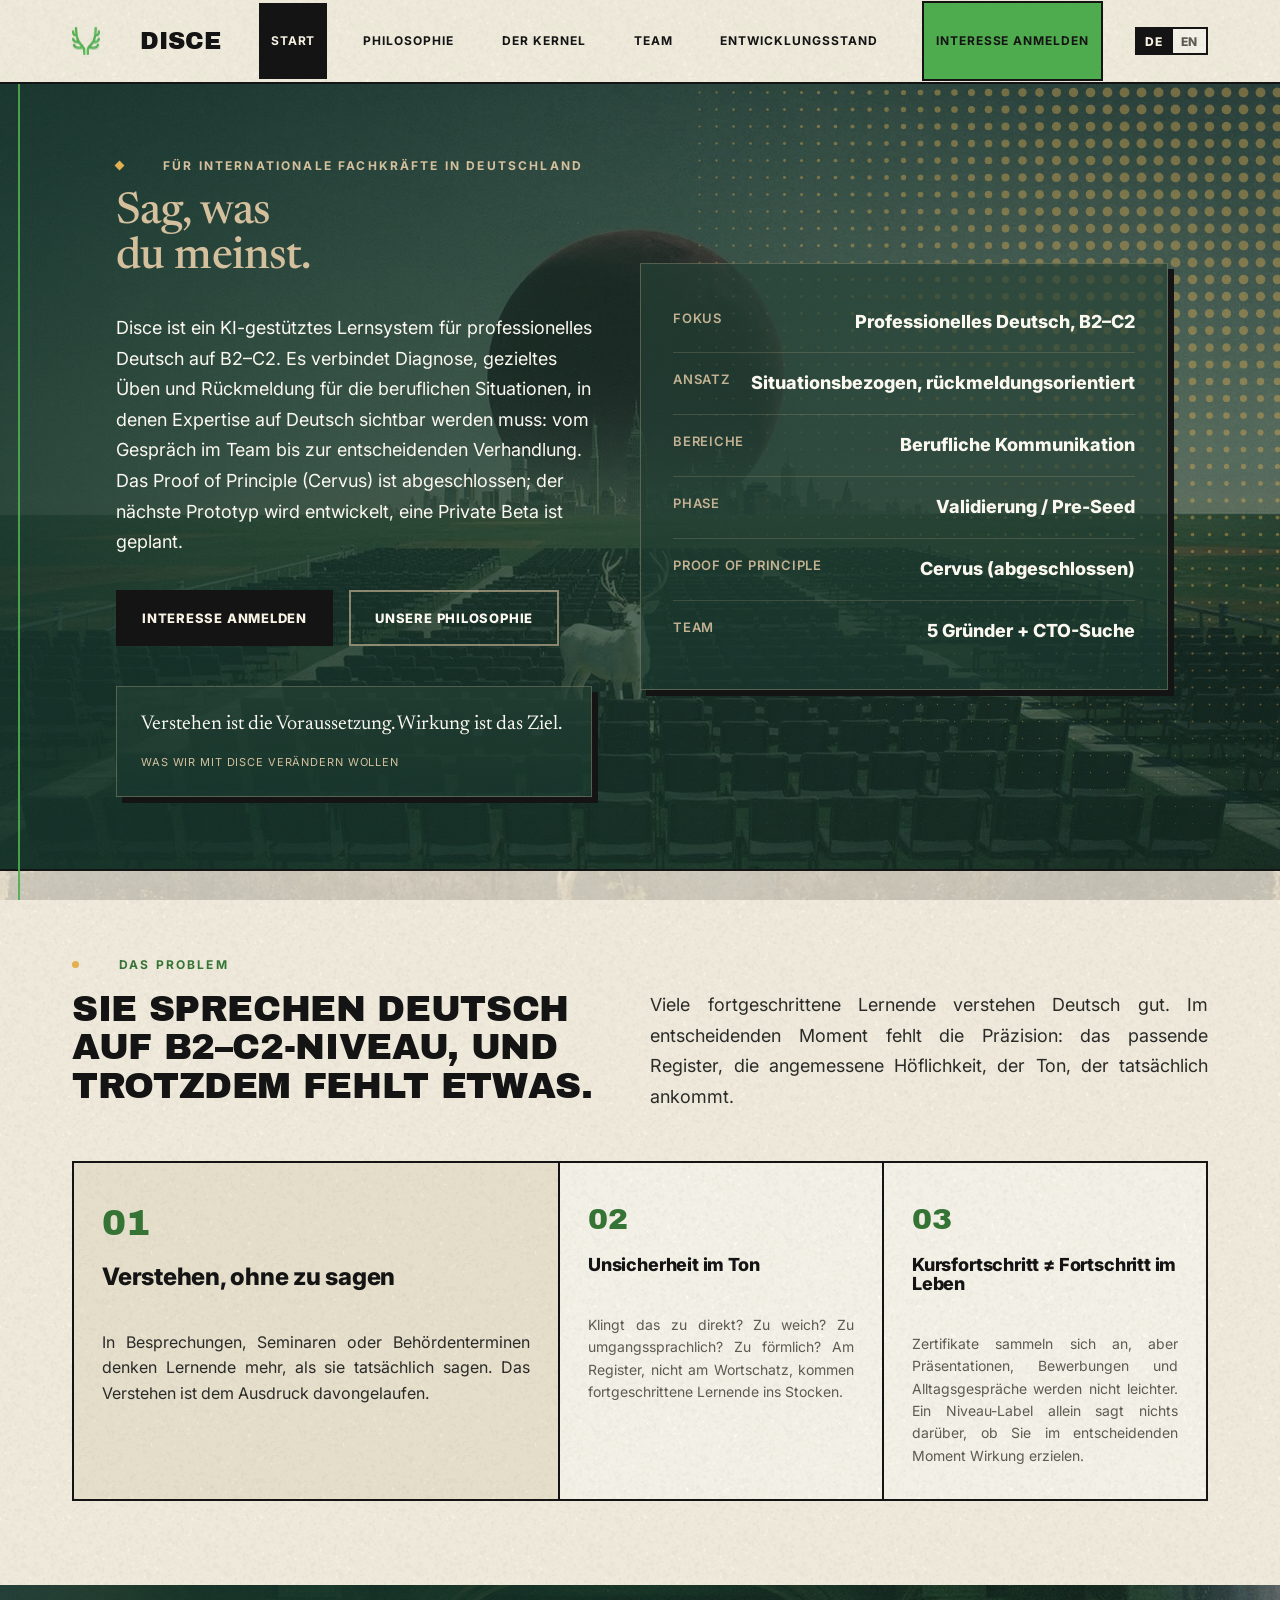
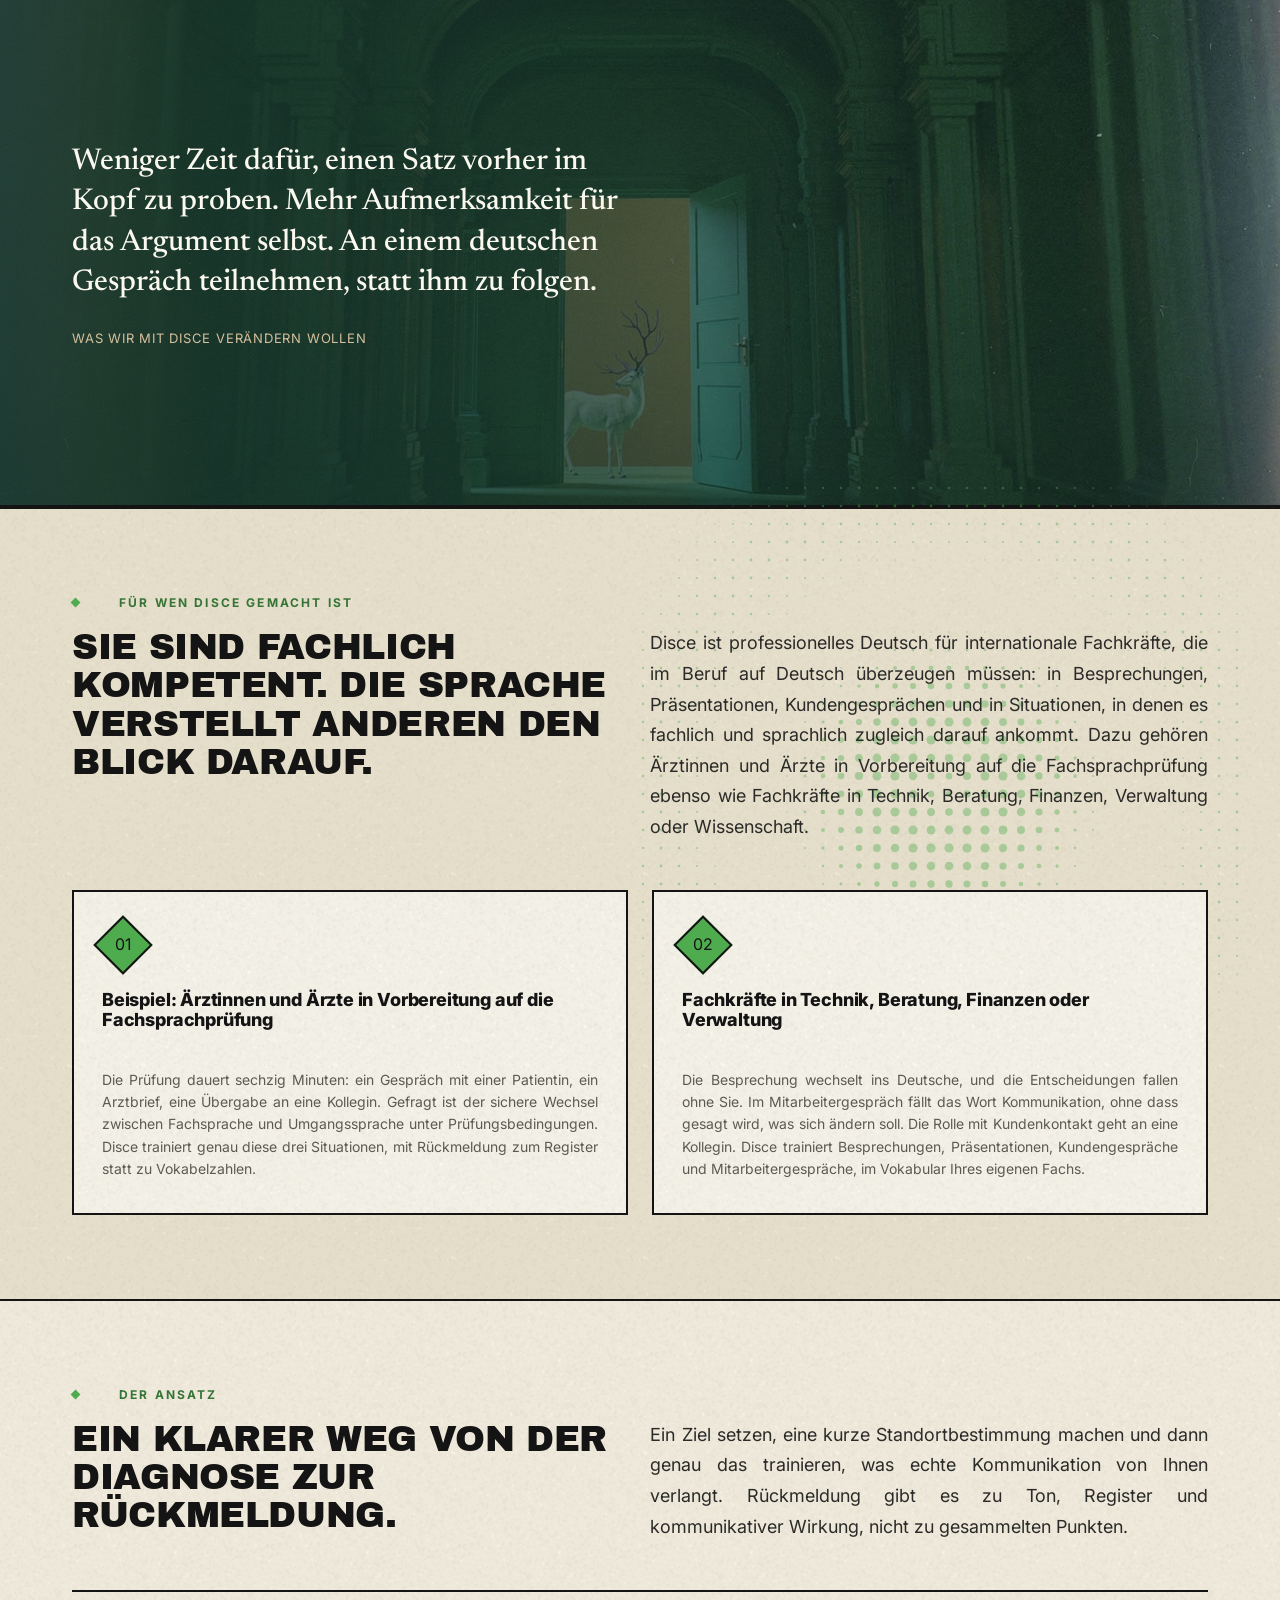
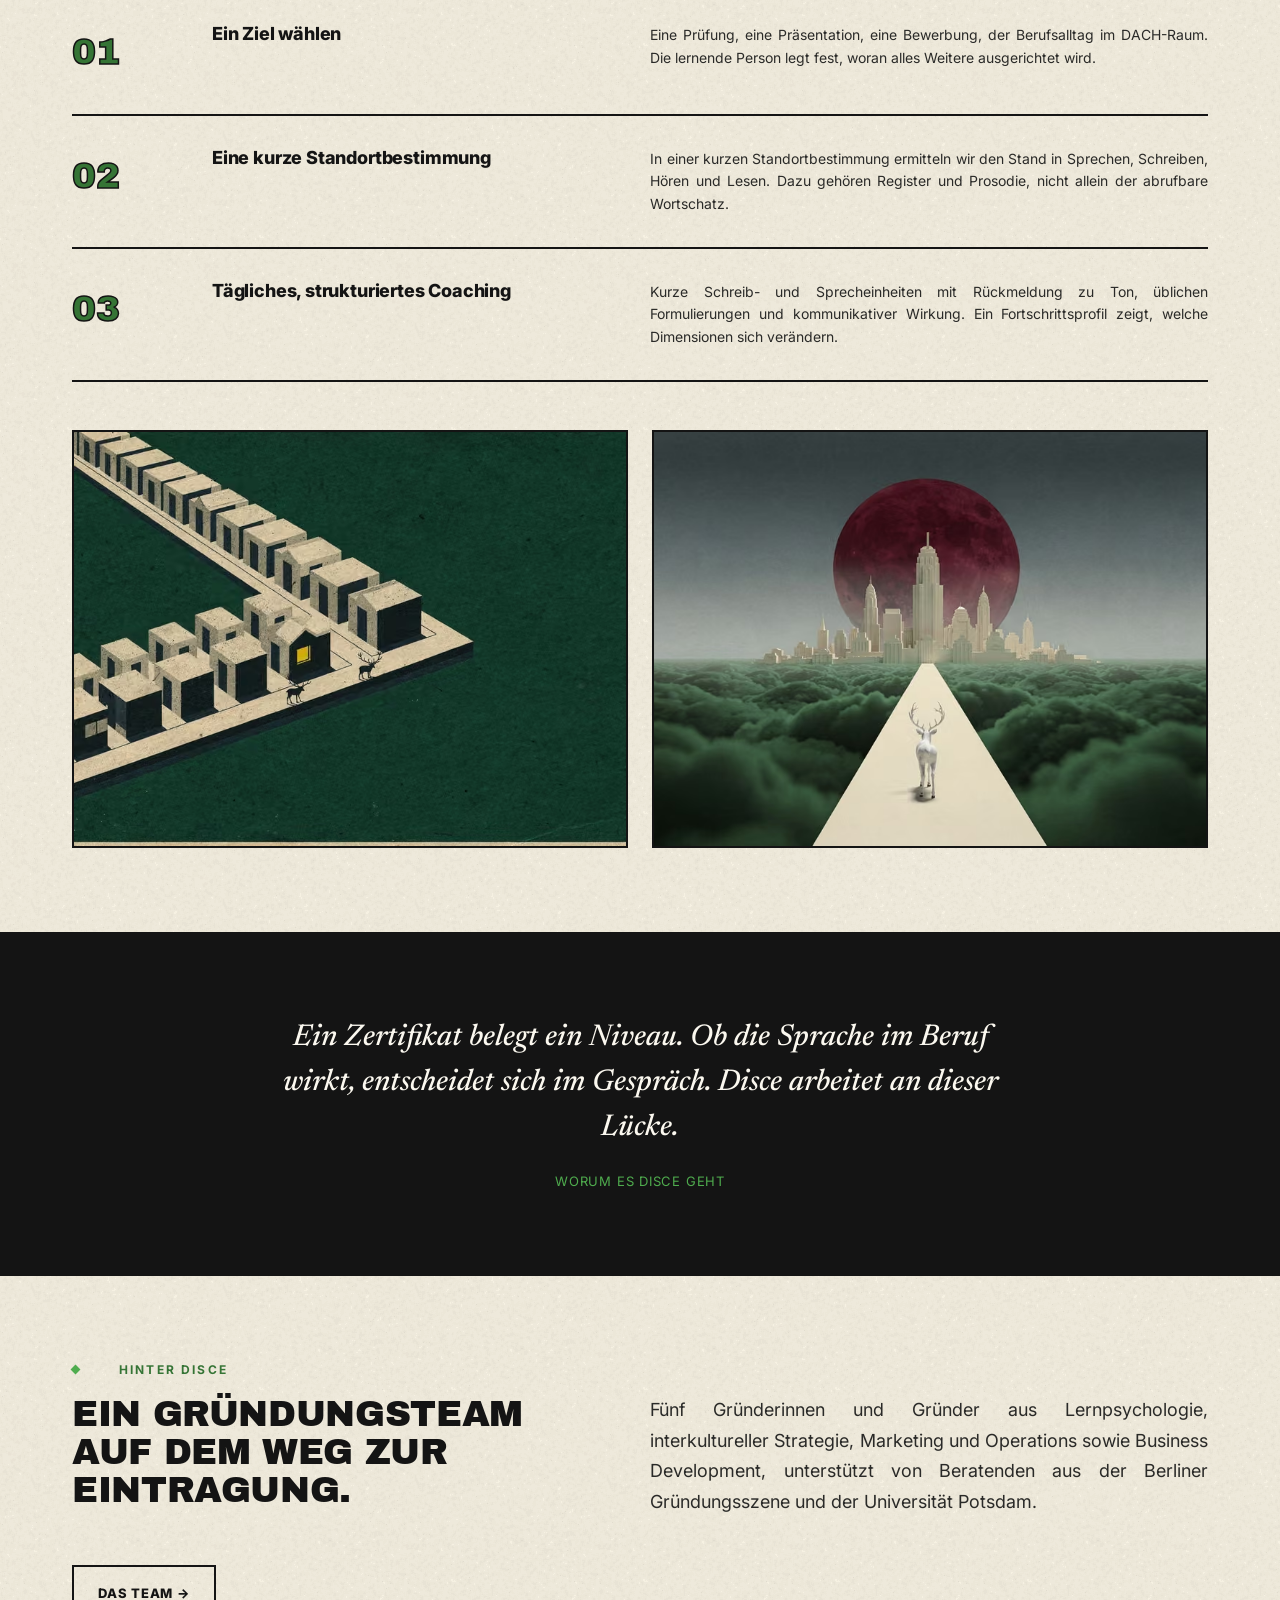
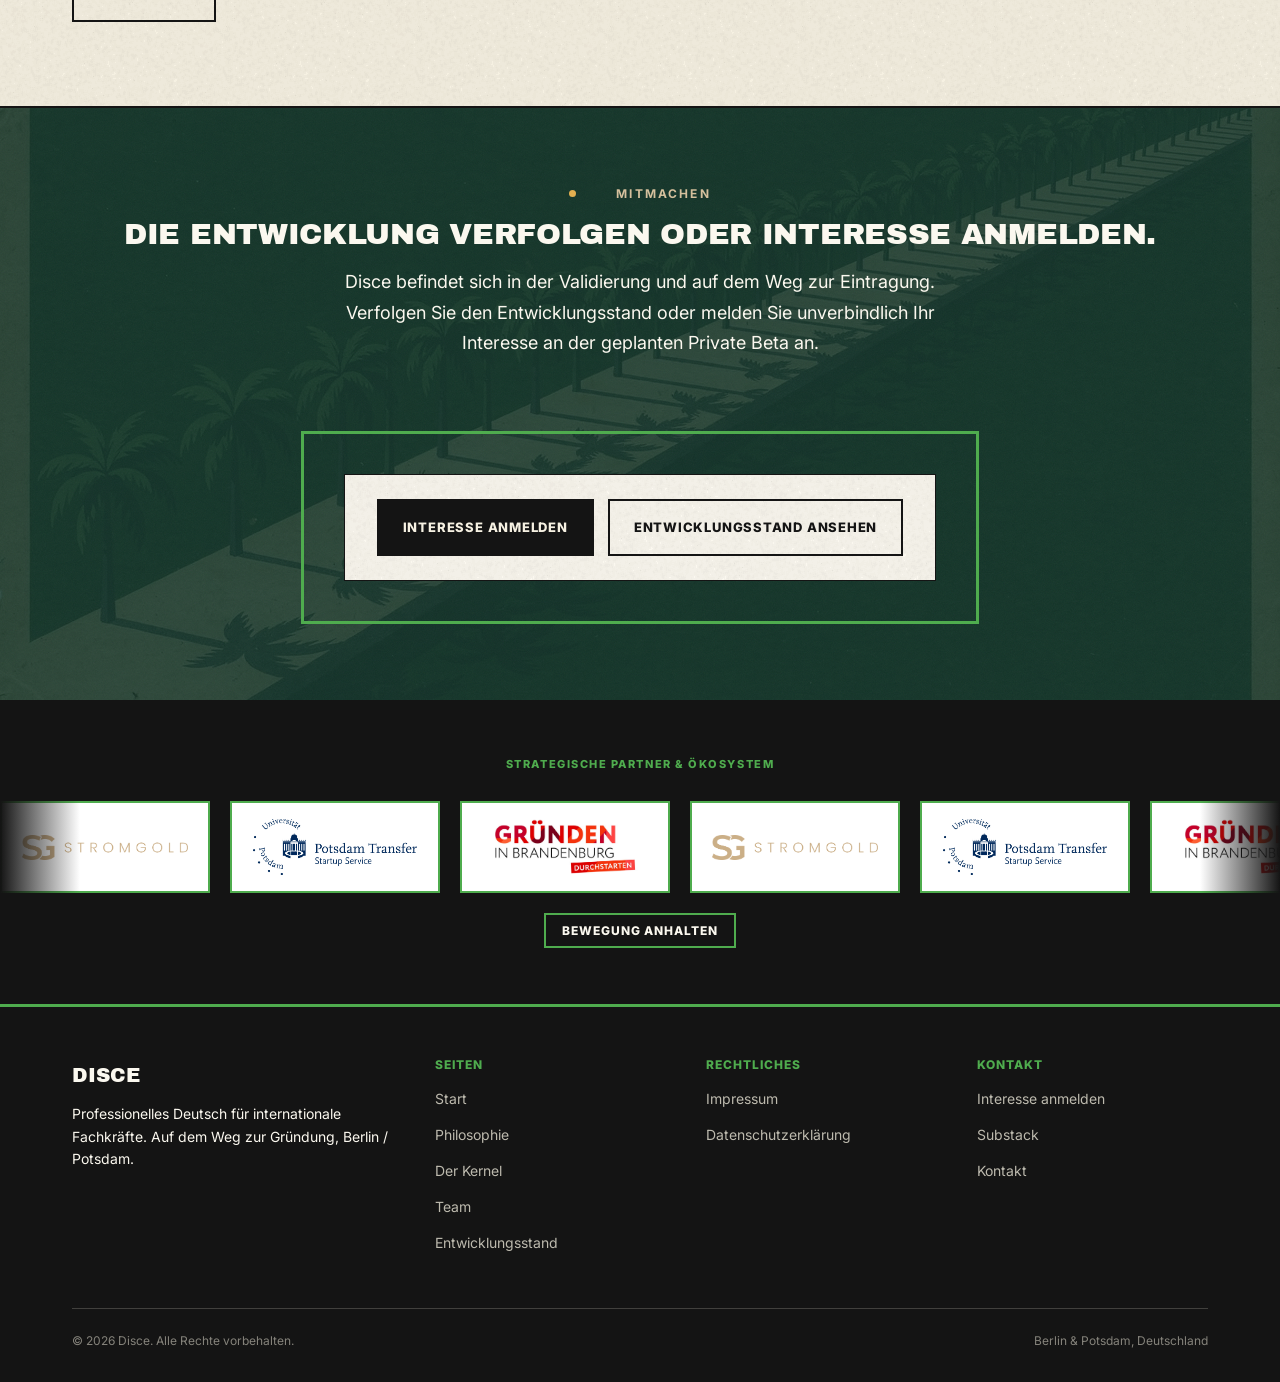
==== commit c48e631d: "feat(site): harden launch and overhaul bilingual copy Launch hardening: - add a custom 404 page (loo" ====
--- a/index.html
+++ b/index.html
@@ -5,14 +5,14 @@
 <meta name="viewport" content="width=device-width, initial-scale=1.0">
 <meta name="robots" content="noindex, nofollow">
 <meta name="description" content="Disce macht Expertise sichtbar: professionelles Deutsch auf B2–C2 für internationale Fachkräfte, die im Beruf auf Deutsch überzeugen müssen.">
-<title data-title-de="Disce — Sag, was du meinst." data-title-en="Disce — Say what you mean.">Disce — Sag, was du meinst.</title>
+<title data-title-de="Disce · Sag, was du meinst." data-title-en="Disce · Say what you mean.">Disce · Sag, was du meinst.</title>
 <script>try{if(localStorage.getItem('disce-lang')==='en'){document.documentElement.className+=' pre-en';document.documentElement.lang='en';}}catch(e){}</script>
 <!-- Critical CSS (above-the-fold only) inlined so the stylesheet is no
      longer render-blocking. It is a verbatim subset of css/experimental.css;
      the full minified sheet loads asynchronously below and re-applies every
      rule, so the rendered result is unchanged. -->
 <style>
-@font-face{font-family:'Archivo Black';font-style:normal;font-weight:400;font-display:swap;src:url('fonts/archivo-black-400.subset.woff2') format('woff2');}@font-face{font-family:'Inter';font-style:normal;font-weight:400 800;font-display:swap;src:url('fonts/inter-var.subset.woff2') format('woff2');}@font-face{font-family:'Newsreader';font-style:normal;font-weight:200 800;font-display:swap;src:url('fonts/newsreader-roman-var.subset.woff2') format('woff2');}:root{--legacy-ink:#141414;--legacy-paper:#FBF8EF;--green-forest:#1E4B3A;--ink-soft:#2A2A28;--cream:#F6F1E2;--green:#4FAC4E;--green-dark:#357435;--muted:#5C5A52;--line-soft:rgba(20,20,20,0.16);--green-deep:#123329;--green-sage:#77816A;--parchment:#D5C09D;--ochre:#E3AF50;--grain-film:url("data:image/svg+xml,%3Csvg xmlns='http://www.w3.org/2000/svg' width='140' height='140'%3E%3Cfilter id='n'%3E%3CfeTurbulence type='fractalNoise' baseFrequency='0.9' numOctaves='2' stitchTiles='stitch'/%3E%3C/filter%3E%3Crect width='100%25' height='100%25' filter='url(%23n)'/%3E%3C/svg%3E");--grain-film-opacity:0.05;--grain-paper:url('images/derived/paper-grain.webp');--grain-paper-size:192px 192px;--paper-grain:var(--grain-paper);--font-display:'Archivo Black','Inter',sans-serif;--font-body:'Inter',-apple-system,sans-serif;--fs-100:11px;--fs-200:12px;--fs-300:13px;--fs-400:14px;--fs-500:16px;--fs-600:18px;--fs-700:20px;--fs-800:24px;--fs-900:30px;--fs-1000:36px;--fs-1100:44px;--sp-4:4px;--sp-8:8px;--sp-12:12px;--sp-16:16px;--sp-20:20px;--sp-24:24px;--sp-28:28px;--sp-32:32px;--sp-40:40px;--sp-44:44px;--sp-48:48px;--sp-56:56px;--sp-72:72px;--sp-84:84px;--ease:cubic-bezier(0.2,0,0,1);--dur-fast:120ms;--dur-slow:260ms;--gen-cycle:26s;--maxw:1200px;}*{margin:0;padding:0;box-sizing:border-box;}html{scroll-behavior:smooth;}body{font-family:var(--font-body);color:var(--legacy-ink);background:var(--cream);line-height:1.6;font-size:var(--fs-500);-webkit-font-smoothing:antialiased;}.wrap{max-width:var(--maxw);margin:0 auto;padding:0 var(--sp-32);position:relative;}a{color:inherit;text-decoration:none;}img{max-width:100%;display:block;}h1,h2,h3,h4{font-family:var(--font-display);font-weight:400;line-height:1.06;color:var(--legacy-ink);letter-spacing:-0.01em;text-transform:uppercase;}h3,h4{text-transform:none;font-family:var(--font-body);font-weight:800;}p{color:var(--ink-soft);}.eyebrow{display:inline-flex;align-items:center;gap:var(--sp-40);font-family:var(--font-body);font-size:var(--fs-200);font-weight:700;letter-spacing:0.18em;text-transform:uppercase;color:var(--green-dark);margin-bottom:var(--sp-16);max-width:100%;overflow-wrap:anywhere;}.eyebrow::before{content:'';width:7px;height:7px;background:var(--green);transform:rotate(45deg);display:inline-block;flex-shrink:0;}.bg-ink .eyebrow,.bg-forest .eyebrow{color:var(--green);}.bg-ink .eyebrow::before,.bg-forest .eyebrow::before{background:var(--green);}.lede{font-size:var(--fs-600);color:var(--muted);max-width:620px;line-height:1.7;}body::before{content:'';position:fixed;top:0;bottom:0;left:18px;width:2px;background:var(--green);z-index:300;opacity:0.9;}@media (max-width: 700px){body::before{display:none;}}.site-header{position:sticky;top:0;z-index:500;background:var(--cream);border-bottom:2px solid var(--legacy-ink);}.nav{display:flex;align-items:center;justify-content:space-between;height:82px;}.brand{display:flex;align-items:center;gap:var(--sp-40);font-family:var(--font-display);font-size:var(--fs-800);color:var(--legacy-ink);text-transform:uppercase;}.brand .brand-mark{width:var(--sp-28);height:var(--sp-28);flex-shrink:0;}.brand picture{display:inline-flex;flex-shrink:0;}.nav-links{display:flex;align-items:center;gap:var(--sp-24);}.nav-links a{font-size:var(--fs-200);font-weight:700;letter-spacing:0.08em;text-transform:uppercase;color:var(--legacy-ink);padding:var(--sp-28) var(--sp-12);transition:background-color var(--dur-fast) var(--ease),color var(--dur-fast) var(--ease);}.nav-links a:hover,.nav-links a.active{background:var(--legacy-ink);color:var(--cream);}.nav-cta{background:var(--green) !important;color:var(--legacy-ink) !important;border:2px solid var(--legacy-ink);margin-left:8px;}.nav-cta:hover{background:var(--legacy-ink) !important;color:var(--green) !important;}.nav-toggle{display:none;background:none;border:2px solid var(--legacy-ink);padding:var(--sp-12) var(--sp-16);font-size:var(--fs-700);color:var(--legacy-ink);cursor:pointer;}@media (max-width: 1179px){.nav-links{position:fixed;top:82px;left:0;right:0;background:var(--cream);background-image:var(--paper-grain);background-repeat:repeat;background-size:var(--grain-paper-size);flex-direction:column;align-items:stretch;gap:0;border-bottom:2px solid var(--legacy-ink);max-height:0;overflow:hidden;transition:max-height var(--dur-slow) var(--ease);}.nav-links.open{max-height:560px;}.nav-links a{padding:var(--sp-16) var(--sp-32);border-bottom:1px solid var(--line-soft);}.nav-links .nav-cta{margin:16px 32px;text-align:center;}.nav-toggle{display:block;}}.hero{position:relative;padding:0;background-color:var(--green-deep);border-bottom:2px solid var(--legacy-ink);overflow:hidden;isolation:isolate;}.hero-bg{position:absolute;inset:0;z-index:0;display:block;background-image:url("[data-uri]");background-size:cover;background-position:50% 45%;}.hero-bg img{width:100%;height:100%;object-fit:cover;object-position:50% 45%;display:block;}.hero::before{content:'';position:absolute;inset:0;z-index:1;pointer-events:none;background:linear-gradient(90deg,rgba(18,51,41,0.80) 0%,rgba(18,51,41,0.58) 48%,rgba(18,51,41,0.34) 100%),linear-gradient(180deg,rgba(18,51,41,0.16) 0%,rgba(18,51,41,0.42) 100%);}.hero::after{content:'';position:absolute;inset:0;z-index:2;background-image:var(--grain-film);opacity:var(--grain-film-opacity);pointer-events:none;}.hero-map-bg{display:none;}.hero-grid{position:relative;z-index:3;display:grid;grid-template-columns:1fr 1fr;gap:0;align-items:stretch;min-height:560px;}.hero-grid > div:first-child{padding:var(--sp-72) var(--sp-48) var(--sp-72) var(--sp-44);display:flex;flex-direction:column;justify-content:center;position:relative;}.hero h1{font-family:'Newsreader',Georgia,serif;font-weight:500;font-size:var(--fs-1100);text-transform:none;letter-spacing:-0.012em;line-height:1.02;color:var(--parchment);margin-bottom:var(--sp-24);max-width:560px;}.hero .pronunciation{display:none;}.hero .eyebrow{color:var(--parchment);}.hero .eyebrow::before{background:var(--ochre);}.hero .lede{color:var(--legacy-paper);}.hero-actions{display:flex;gap:var(--sp-16);margin-top:var(--sp-32);flex-wrap:wrap;}.btn-primary,.btn-secondary{display:inline-block;padding:var(--sp-16) var(--sp-24);font-size:var(--fs-300);font-weight:800;letter-spacing:0.06em;text-transform:uppercase;transition:background-color var(--dur-fast) var(--ease),color var(--dur-fast) var(--ease),border-color var(--dur-fast) var(--ease);border:2px solid var(--legacy-ink);}.btn-primary{background:var(--legacy-ink);color:var(--cream);}.btn-primary:hover{background:var(--green);color:var(--legacy-ink);border-color:var(--legacy-ink);}.btn-secondary{background:transparent;color:var(--legacy-ink);}.btn-secondary:hover{background:var(--legacy-ink);color:var(--cream);}.hero .btn-primary:hover{background:var(--parchment);color:var(--legacy-ink);}.hero .btn-secondary{color:var(--legacy-paper);border-color:rgba(213,192,157,0.6);}.hero .btn-secondary:hover{background:var(--legacy-paper);color:var(--legacy-ink);}.hero .glass-card{position:relative;border-radius:0;border:1px solid rgba(213,192,157,0.30);background:linear-gradient(180deg,rgba(213,192,157,0.07),rgba(213,192,157,0.03)),rgba(18,51,41,0.66);box-shadow:0 18px 40px rgba(0,0,0,0.28);color:var(--legacy-paper);}.hero .hero-panel{position:relative;align-self:center;margin:var(--sp-40) var(--sp-40) var(--sp-40) 0;padding:var(--sp-28) var(--sp-32);background:linear-gradient(180deg,rgba(213,192,157,0.07),rgba(213,192,157,0.03)),rgba(18,51,41,0.66);border:1px solid rgba(213,192,157,0.30);box-shadow:0 18px 40px rgba(0,0,0,0.28);overflow:hidden;}.hero .hero-panel .stat-row{position:relative;z-index:1;display:flex;justify-content:space-between;padding:var(--sp-16) 0;border-bottom:1px solid rgba(213,192,157,0.18);font-size:var(--fs-600);}.hero .hero-panel .stat-row:last-child{border-bottom:none;}.hero .hero-panel .stat-label{color:rgba(213,192,157,0.9);font-weight:600;text-transform:uppercase;font-size:var(--fs-300);letter-spacing:0.06em;}.hero .hero-panel .stat-value{font-weight:800;color:var(--legacy-paper);text-align:right;}.hero .glass-testimonial{margin-top:var(--sp-40);max-width:480px;padding:var(--sp-24);}.hero .glass-testimonial blockquote{font-family:'Newsreader',Georgia,serif;font-size:var(--fs-700);line-height:1.35;color:var(--legacy-paper);}.hero .glass-testimonial figcaption{margin-top:var(--sp-16);font-size:var(--fs-100);letter-spacing:0.08em;text-transform:uppercase;color:var(--parchment);}@media (max-width: 900px){.hero-grid{grid-template-columns:1fr;min-height:0;}.hero{--hero-band:340px;background-color:var(--green-forest);}.hero::before{display:none;}.hero-bg{height:var(--hero-band);bottom:auto;}.hero-grid{padding-top:var(--hero-band);}.hero-grid > div:first-child{padding:var(--sp-56) var(--sp-32);}.hero .hero-panel{margin:var(--sp-16) var(--sp-32) var(--sp-8);border-left:1px solid rgba(213,192,157,0.30);}.hero .glass-testimonial{max-width:none;margin:var(--sp-24) 0 var(--sp-40);}.hero h1{font-size:var(--fs-900);}}section{padding:var(--sp-84) 0;}*:focus-visible{outline:3px solid var(--legacy-ink);outline-offset:2px;}.bg-ink *:focus-visible,.bg-forest *:focus-visible,.site-footer *:focus-visible,.hero-panel *:focus-visible,.ticker-section *:focus-visible{outline-color:var(--legacy-paper);}.skip-link{position:fixed;top:var(--sp-8);left:var(--sp-8);z-index:2000;padding:10px var(--sp-16);background:var(--legacy-ink);color:var(--legacy-paper);font-family:var(--font-body);font-size:var(--fs-400);font-weight:700;text-decoration:none;border:2px solid var(--green);transform:translateY(-200%);transition:transform 120ms ease-out;}.skip-link:focus{transform:translateY(0);outline:3px solid var(--legacy-paper);outline-offset:2px;}main:focus{outline:none;}.portrait-layer{position:fixed;inset:0;z-index:0;pointer-events:none;overflow:hidden;}.portrait-layer img{position:absolute;width:360px;height:auto;opacity:0.12;filter:grayscale(100%);}.portrait-goethe{left:4%;top:34%;}.portrait-wittgenstein{right:4%;top:8%;}@media (max-width: 1100px){.portrait-layer{display:none;}}@media (prefers-reduced-motion: reduce){.portrait-layer img{transition:none;}}body.lang-de [data-lang="en"]{display:none;}body.lang-en [data-lang="de"]{display:none;}html.pre-en body:not(.lang-de):not(.lang-en) [data-lang="de"]{display:none;}html:not(.pre-en) body:not(.lang-de):not(.lang-en) [data-lang="en"]{display:none;}.lang-switch{display:inline-flex;border:2px solid var(--legacy-ink);background:var(--legacy-paper);margin-left:var(--sp-8);flex:none;}.lang-switch button{font-family:var(--font-body);font-size:var(--fs-200);font-weight:800;letter-spacing:0.06em;padding:var(--sp-4) var(--sp-8);background:transparent;color:var(--muted);border:none;cursor:pointer;transition:background-color var(--dur-fast) var(--ease),color var(--dur-fast) var(--ease);}.lang-switch button + button{border-left:2px solid var(--legacy-ink);}.lang-switch button:hover{color:var(--legacy-ink);}.lang-switch button[aria-pressed="true"]{background:var(--legacy-ink);color:var(--cream);}@media (max-width: 1179px){.lang-switch{margin-left:0;margin-top:var(--sp-12);}}h1,h2,h3,h4,.prose,.lede{overflow-wrap:break-word;}.cta-frame{min-width:0;max-width:100%;}.cta-frame .btn-primary,.cta-frame .btn-secondary{min-width:0;max-width:100%;overflow-wrap:break-word;}@media (max-width: 480px){:lang(de) h1,:lang(de) h2,:lang(de) h3{hyphens:auto;-webkit-hyphens:auto;}:lang(de) .cta-frame .btn-primary,:lang(de) .cta-frame .btn-secondary{hyphens:auto;-webkit-hyphens:auto;}.cta-frame{padding:var(--sp-20);}.cta-frame-inner{padding:var(--sp-16) var(--sp-12);}.cta-frame .btn-primary,.cta-frame .btn-secondary{padding-left:var(--sp-12);padding-right:var(--sp-12);}.hero .hero-panel .stat-row{flex-wrap:wrap;font-size:var(--fs-500);}.hero .hero-panel .stat-value{text-align:left;}.hero{--hero-band:280px;}.hero h1{font-size:var(--fs-1000);}.hero .glass-testimonial blockquote{font-size:var(--fs-600);}}:root{--botanical-opacity:0.25;}body{--botanical-image:url('images/derived/greenery-horizon-watertower-2560.webp');--botanical-position:74% 50%;}body:has(.hero){--botanical-image:url('images/derived/greenery-conservatory-moon-1254.webp');--botanical-position:58% 42%;}body.page-kernel{--botanical-image:none;}@media (min-width: 1120px){body:has(.phil-ambient)::after{--phil-pane:clamp(320px,26vw,380px);-webkit-mask-image:linear-gradient(90deg,#000 0%,#000 calc(100% - var(--phil-pane) - 180px),rgba(0,0,0,0) calc(100% - var(--phil-pane) - 16px));mask-image:linear-gradient(90deg,#000 0%,#000 calc(100% - var(--phil-pane) - 180px),rgba(0,0,0,0) calc(100% - var(--phil-pane) - 16px));}}body::after{content:'';position:fixed;inset:0;z-index:-1;pointer-events:none;background-image:var(--botanical-image,none);background-size:cover;background-position:var(--botanical-position,50% 50%);background-repeat:no-repeat;opacity:var(--botanical-opacity);}@media (max-width: 1023px){body::after{display:none;}}.dot-field{position:absolute;inset:0;overflow:hidden;pointer-events:none;--dot-clear:150px;background-repeat:no-repeat;background-position:right top;background-size:cover;}.dot-field-canvas{position:absolute;inset:0;width:100%;height:100%;display:block;}.dot-field.is-gen-active{background-image:none;}.dot-field.is-reactive{-webkit-mask-image:radial-gradient(circle var(--dot-clear) at var(--dot-x,50%) var(--dot-y,50%),transparent 0,transparent 50%,#000 100%);mask-image:radial-gradient(circle var(--dot-clear) at var(--dot-x,50%) var(--dot-y,50%),transparent 0,transparent 50%,#000 100%);}.dot-field--hero{left:auto;width:min(46%,640px);--dot-pitch:17;--dot-radius:6;--dot-min:0.06;background-image:url('images/derived/dot-bloom-green.png');}.dot-field--hero-dark{z-index:2;opacity:0.4;background-image:url('images/derived/dot-bloom-ochre.png');--dot-color-a:var(--ochre);--dot-color-b:var(--parchment);}.has-focal{position:relative;}.has-focal > *:not(.dot-field){position:relative;z-index:1;}@media (max-width: 768px){.dot-field--hero{display:none;}}
+@font-face{font-family:'Archivo Black';font-style:normal;font-weight:400;font-display:swap;src:url('fonts/archivo-black-400.subset.woff2') format('woff2');}@font-face{font-family:'Inter';font-style:normal;font-weight:400 800;font-display:swap;src:url('fonts/inter-var.subset.woff2') format('woff2');}@font-face{font-family:'Newsreader';font-style:normal;font-weight:200 800;font-display:swap;src:url('fonts/newsreader-roman-var.subset.woff2') format('woff2');}:root{--legacy-ink:#141414;--legacy-paper:#FBF8EF;--green-forest:#1E4B3A;--ink-soft:#2A2A28;--cream:#F6F1E2;--green:#4FAC4E;--green-dark:#357435;--muted:#5C5A52;--line-soft:rgba(20,20,20,0.16);--green-deep:#123329;--green-sage:#77816A;--parchment:#D5C09D;--ochre:#E3AF50;--grain-film:url("data:image/svg+xml,%3Csvg xmlns='http://www.w3.org/2000/svg' width='140' height='140'%3E%3Cfilter id='n'%3E%3CfeTurbulence type='fractalNoise' baseFrequency='0.9' numOctaves='2' stitchTiles='stitch'/%3E%3C/filter%3E%3Crect width='100%25' height='100%25' filter='url(%23n)'/%3E%3C/svg%3E");--grain-film-opacity:0.05;--grain-paper:url('images/derived/paper-grain.webp');--grain-paper-size:192px 192px;--paper-grain:var(--grain-paper);--font-display:'Archivo Black','Inter',sans-serif;--font-body:'Inter',-apple-system,sans-serif;--fs-100:11px;--fs-200:12px;--fs-300:13px;--fs-400:14px;--fs-500:16px;--fs-600:18px;--fs-700:20px;--fs-800:24px;--fs-900:30px;--fs-1000:36px;--fs-1100:44px;--sp-4:4px;--sp-8:8px;--sp-12:12px;--sp-16:16px;--sp-20:20px;--sp-24:24px;--sp-28:28px;--sp-32:32px;--sp-40:40px;--sp-44:44px;--sp-48:48px;--sp-56:56px;--sp-72:72px;--sp-84:84px;--ease:cubic-bezier(0.2,0,0,1);--dur-fast:120ms;--dur-slow:260ms;--gen-cycle:26s;--maxw:1200px;}*{margin:0;padding:0;box-sizing:border-box;}html{scroll-behavior:smooth;}body{font-family:var(--font-body);color:var(--legacy-ink);background:var(--cream);line-height:1.6;font-size:var(--fs-500);-webkit-font-smoothing:antialiased;}.wrap{max-width:var(--maxw);margin:0 auto;padding:0 var(--sp-32);position:relative;}a{color:inherit;text-decoration:none;}img{max-width:100%;display:block;}h1,h2,h3,h4{font-family:var(--font-display);font-weight:400;line-height:1.06;color:var(--legacy-ink);letter-spacing:-0.01em;text-transform:uppercase;}h3,h4{text-transform:none;font-family:var(--font-body);font-weight:800;}p{color:var(--ink-soft);}.eyebrow{display:inline-flex;align-items:center;gap:var(--sp-40);font-family:var(--font-body);font-size:var(--fs-200);font-weight:700;letter-spacing:0.18em;text-transform:uppercase;color:var(--green-dark);margin-bottom:var(--sp-16);max-width:100%;overflow-wrap:anywhere;}.eyebrow::before{content:'';width:7px;height:7px;background:var(--green);transform:rotate(45deg);display:inline-block;flex-shrink:0;}.bg-ink .eyebrow,.bg-forest .eyebrow{color:var(--green);}.bg-ink .eyebrow::before,.bg-forest .eyebrow::before{background:var(--green);}.lede{font-size:var(--fs-600);color:var(--muted);max-width:620px;line-height:1.7;}body::before{content:'';position:fixed;top:0;bottom:0;left:18px;width:2px;background:var(--green);z-index:300;opacity:0.9;}@media (max-width: 700px){body::before{display:none;}}.site-header{position:sticky;top:0;z-index:500;background:var(--cream);border-bottom:2px solid var(--legacy-ink);}.nav{display:flex;align-items:center;justify-content:space-between;height:82px;}.brand{display:flex;align-items:center;gap:var(--sp-40);font-family:var(--font-display);font-size:var(--fs-800);color:var(--legacy-ink);text-transform:uppercase;}.brand .brand-mark{width:var(--sp-28);height:var(--sp-28);flex-shrink:0;}.brand picture{display:inline-flex;flex-shrink:0;}.nav-links{display:flex;align-items:center;gap:var(--sp-24);}.nav-links a{font-size:var(--fs-200);font-weight:700;letter-spacing:0.08em;text-transform:uppercase;color:var(--legacy-ink);padding:var(--sp-28) var(--sp-12);transition:background-color var(--dur-fast) var(--ease),color var(--dur-fast) var(--ease);}.nav-links a:hover,.nav-links a.active{background:var(--legacy-ink);color:var(--cream);}.nav-cta{background:var(--green) !important;color:var(--legacy-ink) !important;border:2px solid var(--legacy-ink);margin-left:8px;}.nav-cta:hover{background:var(--legacy-ink) !important;color:var(--green) !important;}.nav-toggle{display:none;background:none;border:2px solid var(--legacy-ink);padding:var(--sp-12) var(--sp-16);font-size:var(--fs-700);color:var(--legacy-ink);cursor:pointer;}@media (max-width: 1179px){.nav-links{position:fixed;top:82px;left:0;right:0;background:var(--cream);background-image:var(--paper-grain);background-repeat:repeat;background-size:var(--grain-paper-size);flex-direction:column;align-items:stretch;gap:0;border-bottom:2px solid var(--legacy-ink);max-height:0;overflow:hidden;transition:max-height var(--dur-slow) var(--ease);}.nav-links.open{max-height:560px;}.nav-links a{padding:var(--sp-16) var(--sp-32);border-bottom:1px solid var(--line-soft);}.nav-links .nav-cta{margin:16px 32px;text-align:center;}.nav-toggle{display:block;}}.hero{position:relative;padding:0;background-color:var(--green-deep);border-bottom:2px solid var(--legacy-ink);overflow:hidden;isolation:isolate;}.hero-bg{position:absolute;inset:0;z-index:0;display:block;background-image:url("[data-uri]");background-size:cover;background-position:50% 45%;}.hero-bg img{width:100%;height:100%;object-fit:cover;object-position:50% 45%;display:block;}.hero::before{content:'';position:absolute;inset:0;z-index:1;pointer-events:none;background:linear-gradient(90deg,rgba(18,51,41,0.80) 0%,rgba(18,51,41,0.58) 48%,rgba(18,51,41,0.34) 100%),linear-gradient(180deg,rgba(18,51,41,0.16) 0%,rgba(18,51,41,0.42) 100%);}.hero::after{content:'';position:absolute;inset:0;z-index:2;background-image:var(--grain-film);opacity:var(--grain-film-opacity);pointer-events:none;}.hero-map-bg{display:none;}.hero-grid{position:relative;z-index:3;display:grid;grid-template-columns:1fr 1fr;gap:0;align-items:stretch;min-height:560px;}.hero-grid > div:first-child{padding:var(--sp-72) var(--sp-48) var(--sp-72) var(--sp-44);display:flex;flex-direction:column;justify-content:center;position:relative;}.hero h1{font-family:'Newsreader',Georgia,serif;font-weight:500;font-size:var(--fs-1100);text-transform:none;letter-spacing:-0.012em;line-height:1.02;color:var(--parchment);margin-bottom:var(--sp-24);max-width:560px;}.hero .pronunciation{display:none;}.hero .eyebrow{color:var(--parchment);}.hero .eyebrow::before{background:var(--ochre);}.hero .lede{color:var(--legacy-paper);}.hero-actions{display:flex;gap:var(--sp-16);margin-top:var(--sp-32);flex-wrap:wrap;}.btn-primary,.btn-secondary{display:inline-block;padding:var(--sp-16) var(--sp-24);font-size:var(--fs-300);font-weight:800;letter-spacing:0.06em;text-transform:uppercase;transition:background-color var(--dur-fast) var(--ease),color var(--dur-fast) var(--ease),border-color var(--dur-fast) var(--ease);border:2px solid var(--legacy-ink);}.btn-primary{background:var(--legacy-ink);color:var(--cream);}.btn-primary:hover{background:var(--green);color:var(--legacy-ink);border-color:var(--legacy-ink);}.btn-secondary{background:transparent;color:var(--legacy-ink);}.btn-secondary:hover{background:var(--legacy-ink);color:var(--cream);}.hero .btn-primary:hover{background:var(--parchment);color:var(--legacy-ink);}.hero .btn-secondary{color:var(--legacy-paper);border-color:rgba(213,192,157,0.6);}.hero .btn-secondary:hover{background:var(--legacy-paper);color:var(--legacy-ink);}.hero .glass-card{position:relative;border-radius:0;border:1px solid rgba(213,192,157,0.30);background:linear-gradient(180deg,rgba(213,192,157,0.07),rgba(213,192,157,0.03)),rgba(18,51,41,0.66);box-shadow:6px 6px 0 var(--legacy-ink);color:var(--legacy-paper);}.hero .hero-panel{position:relative;align-self:center;margin:var(--sp-40) var(--sp-40) var(--sp-40) 0;padding:var(--sp-28) var(--sp-32);background:linear-gradient(180deg,rgba(213,192,157,0.07),rgba(213,192,157,0.03)),rgba(18,51,41,0.66);border:1px solid rgba(213,192,157,0.30);box-shadow:6px 6px 0 var(--legacy-ink);overflow:hidden;}.hero .hero-panel .stat-row{position:relative;z-index:1;display:flex;justify-content:space-between;padding:var(--sp-16) 0;border-bottom:1px solid rgba(213,192,157,0.18);font-size:var(--fs-600);}.hero .hero-panel .stat-row:last-child{border-bottom:none;}.hero .hero-panel .stat-label{color:rgba(213,192,157,0.9);font-weight:600;text-transform:uppercase;font-size:var(--fs-300);letter-spacing:0.06em;}.hero .hero-panel .stat-value{font-weight:800;color:var(--legacy-paper);text-align:right;}.hero .glass-testimonial{margin-top:var(--sp-40);max-width:480px;padding:var(--sp-24);}.hero .glass-testimonial blockquote{font-family:'Newsreader',Georgia,serif;font-size:var(--fs-700);line-height:1.35;color:var(--legacy-paper);}.hero .glass-testimonial figcaption{margin-top:var(--sp-16);font-size:var(--fs-100);letter-spacing:0.08em;text-transform:uppercase;color:var(--parchment);}@media (max-width: 900px){.hero-grid{grid-template-columns:1fr;min-height:0;}.hero{--hero-band:340px;background-color:var(--green-forest);}.hero::before{display:none;}.hero-bg{height:var(--hero-band);bottom:auto;}.hero-grid{padding-top:var(--hero-band);}.hero-grid > div:first-child{padding:var(--sp-56) var(--sp-32);}.hero .hero-panel{margin:var(--sp-16) var(--sp-32) var(--sp-8);border-left:1px solid rgba(213,192,157,0.30);}.hero .glass-testimonial{max-width:none;margin:var(--sp-24) 0 var(--sp-40);}.hero h1{font-size:var(--fs-900);}}section{padding:var(--sp-84) 0;}*:focus-visible{outline:3px solid var(--legacy-ink);outline-offset:2px;}.bg-ink *:focus-visible,.bg-forest *:focus-visible,.site-footer *:focus-visible,.hero-panel *:focus-visible,.ticker-section *:focus-visible{outline-color:var(--legacy-paper);}.skip-link{position:fixed;top:var(--sp-8);left:var(--sp-8);z-index:2000;padding:10px var(--sp-16);background:var(--legacy-ink);color:var(--legacy-paper);font-family:var(--font-body);font-size:var(--fs-400);font-weight:700;text-decoration:none;border:2px solid var(--green);transform:translateY(-200%);transition:transform 120ms ease-out;}.skip-link:focus{transform:translateY(0);outline:3px solid var(--legacy-paper);outline-offset:2px;}main:focus{outline:none;}.portrait-layer{position:fixed;inset:0;z-index:0;pointer-events:none;overflow:hidden;}.portrait-layer img{position:absolute;width:360px;height:auto;opacity:0.12;filter:grayscale(100%);}.portrait-goethe{left:4%;top:34%;}.portrait-wittgenstein{right:4%;top:8%;}@media (max-width: 1100px){.portrait-layer{display:none;}}@media (prefers-reduced-motion: reduce){.portrait-layer img{transition:none;}}body.lang-de [data-lang="en"]{display:none;}body.lang-en [data-lang="de"]{display:none;}html.pre-en body:not(.lang-de):not(.lang-en) [data-lang="de"]{display:none;}html:not(.pre-en) body:not(.lang-de):not(.lang-en) [data-lang="en"]{display:none;}.lang-switch{display:inline-flex;border:2px solid var(--legacy-ink);background:var(--legacy-paper);margin-left:var(--sp-8);flex:none;}.lang-switch button{font-family:var(--font-body);font-size:var(--fs-200);font-weight:800;letter-spacing:0.06em;padding:var(--sp-4) var(--sp-8);background:transparent;color:var(--muted);border:none;cursor:pointer;transition:background-color var(--dur-fast) var(--ease),color var(--dur-fast) var(--ease);}.lang-switch button + button{border-left:2px solid var(--legacy-ink);}.lang-switch button:hover{color:var(--legacy-ink);}.lang-switch button[aria-pressed="true"]{background:var(--legacy-ink);color:var(--cream);}@media (max-width: 1179px){.lang-switch{margin-left:0;margin-top:var(--sp-12);}}h1,h2,h3,h4,.prose,.lede{overflow-wrap:break-word;}.cta-frame{min-width:0;max-width:100%;}.cta-frame .btn-primary,.cta-frame .btn-secondary{min-width:0;max-width:100%;overflow-wrap:break-word;}@media (max-width: 480px){:lang(de) h1,:lang(de) h2,:lang(de) h3{hyphens:auto;-webkit-hyphens:auto;}:lang(de) .cta-frame .btn-primary,:lang(de) .cta-frame .btn-secondary{hyphens:auto;-webkit-hyphens:auto;}.cta-frame{padding:var(--sp-20);}.cta-frame-inner{padding:var(--sp-16) var(--sp-12);}.cta-frame .btn-primary,.cta-frame .btn-secondary{padding-left:var(--sp-12);padding-right:var(--sp-12);}.hero .hero-panel .stat-row{flex-wrap:wrap;font-size:var(--fs-500);}.hero .hero-panel .stat-value{text-align:left;}.hero{--hero-band:280px;}.hero h1{font-size:var(--fs-1000);}.hero .glass-testimonial blockquote{font-size:var(--fs-600);}}:root{--botanical-opacity:0.25;}body{--botanical-image:url('images/derived/greenery-horizon-watertower-2560.webp');--botanical-position:74% 50%;}body:has(.hero){--botanical-image:url('images/derived/greenery-conservatory-moon-1254.webp');--botanical-position:58% 42%;}body.page-kernel{--botanical-image:none;}@media (min-width: 1120px){body:has(.phil-ambient)::after{--phil-pane:clamp(320px,26vw,380px);-webkit-mask-image:linear-gradient(90deg,#000 0%,#000 calc(100% - var(--phil-pane) - 180px),rgba(0,0,0,0) calc(100% - var(--phil-pane) - 16px));mask-image:linear-gradient(90deg,#000 0%,#000 calc(100% - var(--phil-pane) - 180px),rgba(0,0,0,0) calc(100% - var(--phil-pane) - 16px));}}body::after{content:'';position:fixed;inset:0;z-index:-1;pointer-events:none;background-image:var(--botanical-image,none);background-size:cover;background-position:var(--botanical-position,50% 50%);background-repeat:no-repeat;opacity:var(--botanical-opacity);}@media (max-width: 1023px){body::after{display:none;}}.dot-field{position:absolute;inset:0;overflow:hidden;pointer-events:none;--dot-clear:150px;background-repeat:no-repeat;background-position:right top;background-size:cover;}.dot-field-canvas{position:absolute;inset:0;width:100%;height:100%;display:block;}.dot-field.is-gen-active{background-image:none;}.dot-field.is-reactive{-webkit-mask-image:radial-gradient(circle var(--dot-clear) at var(--dot-x,50%) var(--dot-y,50%),transparent 0,transparent 50%,#000 100%);mask-image:radial-gradient(circle var(--dot-clear) at var(--dot-x,50%) var(--dot-y,50%),transparent 0,transparent 50%,#000 100%);}.dot-field--hero{left:auto;width:min(46%,640px);--dot-pitch:17;--dot-radius:6;--dot-min:0.06;background-image:url('images/derived/dot-bloom-green.png');}.dot-field--hero-dark{z-index:2;opacity:0.4;background-image:url('images/derived/dot-bloom-ochre.png');--dot-color-a:var(--ochre);--dot-color-b:var(--parchment);}.has-focal{position:relative;}.has-focal > *:not(.dot-field){position:relative;z-index:1;}@media (max-width: 768px){.dot-field--hero{display:none;}}
 </style>
 <link rel="preload" href="css/experimental.min.css" as="style" onload="this.onload=null;this.rel='stylesheet'">
 <noscript><link rel="stylesheet" href="css/experimental.min.css"></noscript>
@@ -45,14 +45,14 @@
 <meta property="og:site_name" content="Disce">
 <meta property="og:locale" content="de_DE">
 <meta property="og:locale:alternate" content="en_US">
-<meta property="og:title" content="Disce — Sag, was du meinst.">
+<meta property="og:title" content="Disce · Sag, was du meinst.">
 <meta property="og:description" content="Disce macht Expertise sichtbar: professionelles Deutsch auf B2–C2 für internationale Fachkräfte, die im Beruf auf Deutsch überzeugen müssen.">
 <meta property="og:url" content="https://weltvorstellung.de/">
 <meta property="og:image" content="https://weltvorstellung.de/images/derived/og-disce-1200x630.jpg">
 <meta property="og:image:width" content="1200">
 <meta property="og:image:height" content="630">
 <meta name="twitter:card" content="summary_large_image">
-<meta name="twitter:title" content="Disce — Sag, was du meinst.">
+<meta name="twitter:title" content="Disce · Sag, was du meinst.">
 <meta name="twitter:description" content="Disce macht Expertise sichtbar: professionelles Deutsch auf B2–C2 für internationale Fachkräfte, die im Beruf auf Deutsch überzeugen müssen.">
 <meta name="twitter:image" content="https://weltvorstellung.de/images/derived/og-disce-1200x630.jpg">
 </head>
@@ -116,13 +116,13 @@
     <div>
       <span class="eyebrow"><span data-lang="de">Für internationale Fachkräfte in Deutschland</span><span data-lang="en">For international professionals in Germany</span></span>
       <h1><span data-lang="de">Sag, was<br>du meinst.</span><span data-lang="en">Say what<br>you mean.</span></h1>
-      <p class="lede" style="margin-top: 8px;"><span data-lang="de">Disce ist ein KI-gestütztes Lernsystem für professionelles Deutsch auf B2–C2: Diagnose, gezieltes Üben und Rückmeldung für die beruflichen Situationen, in denen Expertise auf Deutsch sichtbar werden muss — vom Gespräch im Team bis zur entscheidenden Verhandlung. Das Proof of Principle (Cervus) ist abgeschlossen; der nächste Prototyp wird entwickelt, eine Private Beta ist geplant.</span><span data-lang="en">Disce is an AI-supported learning system for professional German at B2–C2: diagnosis, targeted practice and feedback for the professional situations where expertise has to become visible in German — from a team conversation to a decisive negotiation. The Cervus proof of principle is complete; the next prototype is in development and a private beta is planned.</span></p>
+      <p class="lede" style="margin-top: 8px;"><span data-lang="de">Disce ist ein KI-gestütztes Lernsystem für professionelles Deutsch auf B2–C2. Es verbindet Diagnose, gezieltes Üben und Rückmeldung für die beruflichen Situationen, in denen Expertise auf Deutsch sichtbar werden muss: vom Gespräch im Team bis zur entscheidenden Verhandlung. Das Proof of Principle (Cervus) ist abgeschlossen; der nächste Prototyp wird entwickelt, eine Private Beta ist geplant.</span><span data-lang="en">Disce is an AI-supported learning system for professional German at B2–C2. It combines diagnosis, targeted practice and feedback for the professional situations where expertise has to become visible in German: from a team conversation to a decisive negotiation. The Cervus proof of principle is complete; the next prototype is in development and a private beta is planned.</span></p>
       <div class="hero-actions">
         <a href="waitlist.html" class="btn-primary"><span data-lang="de">Interesse anmelden</span><span data-lang="en">Register interest</span></a>
         <a href="philosophy.html" class="btn-secondary"><span data-lang="de">Unsere Philosophie</span><span data-lang="en">Read Our Philosophy</span></a>
       </div>
       <figure class="glass-card glass-testimonial">
-        <blockquote><span data-lang="de">Weniger Zeit dafür, einen Satz vorher im Kopf zu proben. Mehr Aufmerksamkeit für das Argument selbst. An einem deutschen Gespräch teilnehmen, statt ihm zu folgen.</span><span data-lang="en">Less time spent rehearsing a sentence before saying it. More attention left for the argument itself. Participating in a German conversation rather than tracking it.</span></blockquote>
+      <blockquote><span data-lang="de">Verstehen ist die Voraussetzung. Wirkung ist das Ziel.</span><span data-lang="en">Understanding is the prerequisite. Impact is the goal.</span></blockquote>
         <figcaption><span data-lang="de">Was wir mit Disce verändern wollen</span><span data-lang="en">What we are building Disce to change</span></figcaption>
       </figure>
     </div>
@@ -131,7 +131,7 @@
       <div class="stat-row"><span class="stat-label"><span data-lang="de">Ansatz</span><span data-lang="en">Approach</span></span><span class="stat-value"><span data-lang="de">Situationsbezogen, rückmeldungsorientiert</span><span data-lang="en">Situational, feedback-oriented</span></span></div>
       <div class="stat-row"><span class="stat-label"><span data-lang="de">Bereiche</span><span data-lang="en">Domains</span></span><span class="stat-value"><span data-lang="de">Berufliche Kommunikation</span><span data-lang="en">Professional communication</span></span></div>
       <div class="stat-row"><span class="stat-label"><span data-lang="de">Phase</span><span data-lang="en">Stage</span></span><span class="stat-value"><span data-lang="de">Validierung / Pre-Seed</span><span data-lang="en">Validation / Pre-Seed</span></span></div>
-      <div class="stat-row"><span class="stat-label"><span data-lang="de">Proof of Principle</span><span data-lang="en">Proof of Principle</span></span><span class="stat-value"><span data-lang="de">Cervus — abgeschlossen</span><span data-lang="en">Cervus — completed</span></span></div>
+      <div class="stat-row"><span class="stat-label"><span data-lang="de">Proof of Principle</span><span data-lang="en">Proof of Principle</span></span><span class="stat-value"><span data-lang="de">Cervus (abgeschlossen)</span><span data-lang="en">Cervus (completed)</span></span></div>
       <div class="stat-row"><span class="stat-label"><span data-lang="de">Team</span><span data-lang="en">Team</span></span><span class="stat-value"><span data-lang="de">5 Gründer + CTO-Suche</span><span data-lang="en">5 Founders + CTO Search</span></span></div>
     </div>
   </div>
@@ -191,7 +191,7 @@
     <div class="section-head">
       <span class="eyebrow"><span data-lang="de">Für wen Disce gemacht ist</span><span data-lang="en">Who Disce Is For</span></span>
       <h2><span data-lang="de">Sie sind fachlich kompetent. Die Sprache verstellt anderen den Blick darauf.</span><span data-lang="en">You are competent. The language is what keeps others from seeing it.</span></h2>
-      <p class="lede"><span data-lang="de">Disce ist kein allgemeines Deutsch. Es ist professionelles Deutsch für internationale Fachkräfte, die im Beruf auf Deutsch überzeugen müssen — in Besprechungen, Präsentationen, Kundengesprächen und in Situationen, in denen es fachlich und sprachlich zugleich darauf ankommt. Dazu gehören ebenso Ärztinnen und Ärzte in Vorbereitung auf die Fachsprachprüfung wie Fachkräfte in Technik, Beratung, Finanzen, Verwaltung oder Wissenschaft.</span><span data-lang="en">Disce is not general German. It is professional German for international professionals who need to perform in German at work — in meetings, presentations, client conversations, and situations where expertise and language matter at once. That includes doctors preparing for the Fachsprachpr&uuml;fung as much as professionals in engineering, consulting, finance, administration, or research.</span></p>
+      <p class="lede"><span data-lang="de">Disce ist professionelles Deutsch für internationale Fachkräfte, die im Beruf auf Deutsch überzeugen müssen: in Besprechungen, Präsentationen, Kundengesprächen und in Situationen, in denen es fachlich und sprachlich zugleich darauf ankommt. Dazu gehören Ärztinnen und Ärzte in Vorbereitung auf die Fachsprachprüfung ebenso wie Fachkräfte in Technik, Beratung, Finanzen, Verwaltung oder Wissenschaft.</span><span data-lang="en">Disce is professional German for international professionals who need to perform in German at work: in meetings, presentations, client conversations, and situations where expertise and language matter at once. That includes doctors preparing for the Fachsprachpr&uuml;fung as much as professionals in engineering, consulting, finance, administration, or research.</span></p>
     </div>
     <div class="persona-grid">
       <div class="persona-card">
@@ -213,8 +213,8 @@
   <div class="wrap">
     <div class="section-head">
       <span class="eyebrow"><span data-lang="de">Der Ansatz</span><span data-lang="en">The Approach</span></span>
-      <h2><span data-lang="de">Ein klarer Weg, keine Vokabelliste.</span><span data-lang="en">A clear path, not a vocabulary list.</span></h2>
-      <p class="lede"><span data-lang="de">Ein Ziel setzen, eine kurze Standortbestimmung machen und dann genau das trainieren, was echte Kommunikation von Ihnen verlangt. Mit Rückmeldung zu Ton, Register und kommunikativer Wirkung, statt Punkte zu sammeln.</span><span data-lang="en">Set a goal, take a short benchmark, then train precisely what real communication demands of you — with feedback on tone, register and communicative effect rather than points.</span></p>
+      <h2><span data-lang="de">Ein klarer Weg von der Diagnose zur Rückmeldung.</span><span data-lang="en">A clear path from diagnosis to feedback.</span></h2>
+      <p class="lede"><span data-lang="de">Ein Ziel setzen, eine kurze Standortbestimmung machen und dann genau das trainieren, was echte Kommunikation von Ihnen verlangt. Rückmeldung gibt es zu Ton, Register und kommunikativer Wirkung, nicht zu gesammelten Punkten.</span><span data-lang="en">Set a goal, take a short benchmark, then train precisely what real communication demands of you. Feedback covers tone, register and communicative effect, not points.</span></p>
     </div>
     <div class="process-list">
       <div class="process-item">
@@ -228,14 +228,14 @@
         <div class="step-num">02</div>
         <div>
           <h3><span data-lang="de">Eine kurze Standortbestimmung</span><span data-lang="en">A short benchmark</span></h3>
-          <p><span data-lang="de">In einer kurzen Standortbestimmung ermitteln wir den Stand in Sprechen, Schreiben, Hören und Lesen, einschließlich Register und Prosodie und nicht nur des abrufbaren Wortschatzes.</span><span data-lang="en">In a short benchmark, we establish where the learner stands across speaking, writing, listening, and reading, including register and prosody rather than vocabulary recall alone.</span></p>
+          <p><span data-lang="de">In einer kurzen Standortbestimmung ermitteln wir den Stand in Sprechen, Schreiben, Hören und Lesen. Dazu gehören Register und Prosodie, nicht allein der abrufbare Wortschatz.</span><span data-lang="en">In a short benchmark, we establish where the learner stands across speaking, writing, listening, and reading. That includes register and prosody, not vocabulary recall alone.</span></p>
         </div>
       </div>
       <div class="process-item">
         <div class="step-num">03</div>
         <div>
           <h3><span data-lang="de">Tägliches, strukturiertes Coaching</span><span data-lang="en">Daily, structured coaching</span></h3>
-          <p><span data-lang="de">Kurze Schreib- und Sprecheinheiten mit Rückmeldung zu Ton, üblichen Formulierungen und kommunikativer Wirkung, dazu ein transparentes, mehrdimensionales Fortschrittsprofil.</span><span data-lang="en">Short writing and speaking sessions with feedback on tone, typical phrasing, and communicative effect, plus a transparent, multidimensional progress profile.</span></p>
+          <p><span data-lang="de">Kurze Schreib- und Sprecheinheiten mit Rückmeldung zu Ton, üblichen Formulierungen und kommunikativer Wirkung. Ein Fortschrittsprofil zeigt, welche Dimensionen sich verändern.</span><span data-lang="en">Short writing and speaking sessions with feedback on tone, typical phrasing, and communicative effect. A progress profile shows which dimensions change.</span></p>
         </div>
       </div>
     </div>
@@ -267,7 +267,7 @@
 <section class="bg-forest no-halftone">
   <div class="wrap">
     <div class="pull-quote">
-      <blockquote><span data-lang="de">Sprachkompetenz ist ein Niveau. Berufliche Wirkung ist das, was im entscheidenden Moment ankommt. Disce arbeitet an der Lücke dazwischen.</span><span data-lang="en">Language competence is a level. Professional impact is what lands in the decisive moment. Disce works on the gap between the two.</span></blockquote>
+      <blockquote><span data-lang="de">Ein Zertifikat belegt ein Niveau. Ob die Sprache im Beruf wirkt, entscheidet sich im Gespräch. Disce arbeitet an dieser Lücke.</span><span data-lang="en">A certificate records a level. Whether the language works in practice is settled in the conversation. Disce works on that gap.</span></blockquote>
       <cite><span data-lang="de">Worum es Disce geht</span><span data-lang="en">What Disce is about</span></cite>
     </div>
   </div>
@@ -298,7 +298,7 @@
   <div class="wrap" style="display:flex; flex-direction:column; align-items:center;">
     <span class="eyebrow"><span data-lang="de">Mitmachen</span><span data-lang="en">Get Involved</span></span>
     <h2><span data-lang="de">Die Entwicklung verfolgen oder Interesse anmelden.</span><span data-lang="en">Follow the build, or register interest.</span></h2>
-    <p class="lede"><span data-lang="de">Disce steht vor der Eintragung mitten in der Validierung. Verfolgen Sie den Entwicklungsstand oder melden Sie unverbindlich Ihr Interesse an der geplanten Private Beta an.</span><span data-lang="en">Disce is in active validation ahead of incorporation. Track the development status, or register your interest in the planned private beta.</span></p>
+    <p class="lede"><span data-lang="de">Disce befindet sich in der Validierung und auf dem Weg zur Eintragung. Verfolgen Sie den Entwicklungsstand oder melden Sie unverbindlich Ihr Interesse an der geplanten Private Beta an.</span><span data-lang="en">Disce is in validation and on the way to incorporation. Track the development status, or register your interest in the planned private beta.</span></p>
     <div class="cta-frame">
       <div class="cta-frame-inner" style="display:flex; gap:14px; flex-wrap:wrap; justify-content:center;">
         <a href="waitlist.html" class="btn-primary"><span data-lang="de">Interesse anmelden</span><span data-lang="en">Register interest</span></a>
--- a/css/experimental.min.css
+++ b/css/experimental.min.css
@@ -1 +1 @@
-@font-face{font-family:'Archivo Black';font-style:normal;font-weight:400;font-display:swap;src:url('../fonts/archivo-black-400.subset.woff2') format('woff2');}@font-face{font-family:'Inter';font-style:normal;font-weight:400 800;font-display:swap;src:url('../fonts/inter-var.subset.woff2') format('woff2');}@font-face{font-family:'Newsreader';font-style:italic;font-weight:500;font-display:swap;src:url('../fonts/newsreader-italic-var.subset.woff2') format('woff2');}@font-face{font-family:'Newsreader';font-style:normal;font-weight:200 800;font-display:swap;src:url('../fonts/newsreader-roman-var.subset.woff2') format('woff2');}:root{--legacy-ink:#141414;--legacy-paper:#FBF8EF;--green-forest:#1E4B3A;--legacy-black:#000;--legacy-white:#FFFFFF;--legacy-white-20:rgba(255,255,255,0.2);--legacy-white-75:rgba(255,255,255,0.75);--legacy-cream-20:rgba(246,241,226,0.2);--legacy-cream-50:rgba(246,241,226,0.5);--legacy-cream-75:rgba(246,241,226,0.75);--legacy-cream-78:rgba(246,241,226,0.78);--legacy-green-neon-35:rgba(57,255,106,0.35);--ink-soft:#2A2A28;--cream:#F6F1E2;--cream-dim:#EDE6D2;--green:#4FAC4E;--green-dark:#357435;--green-neon:#39FF6A;--blush:#E7C9A6;--muted:#5C5A52;--line:#141414;--line-soft:rgba(20,20,20,0.16);--paper:#F7F1E3;--paper-2:#EEE8D6;--ink:#161210;--green-deep:#123329;--green-sage:#77816A;--parchment:#D5C09D;--bordeaux:#612E31;--ochre:#E3AF50;--grain-film:url("data:image/svg+xml,%3Csvg xmlns='http://www.w3.org/2000/svg' width='140' height='140'%3E%3Cfilter id='n'%3E%3CfeTurbulence type='fractalNoise' baseFrequency='0.9' numOctaves='2' stitchTiles='stitch'/%3E%3C/filter%3E%3Crect width='100%25' height='100%25' filter='url(%23n)'/%3E%3C/svg%3E");--grain-film-opacity:0.05;--grain-paper:url('../images/derived/paper-grain.webp');--grain-paper-size:192px 192px;--paper-grain:var(--grain-paper);--font-display:'Archivo Black','Inter',sans-serif;--font-body:'Inter',-apple-system,sans-serif;--font-italic:'Newsreader',Georgia,serif;--fs-100:11px;--fs-200:12px;--fs-300:13px;--fs-400:14px;--fs-500:16px;--fs-600:18px;--fs-700:20px;--fs-800:24px;--fs-900:30px;--fs-1000:36px;--fs-1100:44px;--sp-4:4px;--sp-8:8px;--sp-12:12px;--sp-16:16px;--sp-20:20px;--sp-24:24px;--sp-28:28px;--sp-32:32px;--sp-40:40px;--sp-44:44px;--sp-48:48px;--sp-52:52px;--sp-56:56px;--sp-60:60px;--sp-64:64px;--sp-72:72px;--sp-76:76px;--sp-84:84px;--sp-100:100px;--ease:cubic-bezier(0.2,0,0,1);--dur-fast:120ms;--dur-base:180ms;--dur-slow:260ms;--gen-cycle:26s;--maxw:1200px;}*{margin:0;padding:0;box-sizing:border-box;}html{scroll-behavior:smooth;}body{font-family:var(--font-body);color:var(--legacy-ink);background:var(--cream);line-height:1.6;font-size:var(--fs-500);-webkit-font-smoothing:antialiased;}.wrap{max-width:var(--maxw);margin:0 auto;padding:0 var(--sp-32);position:relative;}a{color:inherit;text-decoration:none;}img{max-width:100%;display:block;}[style*="var(--ink)"]{color:var(--legacy-ink) !important;}h1,h2,h3,h4{font-family:var(--font-display);font-weight:400;line-height:1.06;color:var(--legacy-ink);letter-spacing:-0.01em;text-transform:uppercase;}h3,h4{text-transform:none;font-family:var(--font-body);font-weight:800;}p{color:var(--ink-soft);}.eyebrow{display:inline-flex;align-items:center;gap:var(--sp-40);font-family:var(--font-body);font-size:var(--fs-200);font-weight:700;letter-spacing:0.18em;text-transform:uppercase;color:var(--green-dark);margin-bottom:var(--sp-16);max-width:100%;overflow-wrap:anywhere;}.eyebrow::before{content:'';width:7px;height:7px;background:var(--green);transform:rotate(45deg);display:inline-block;flex-shrink:0;}.bg-ink .eyebrow,.bg-forest .eyebrow{color:var(--green);}.bg-ink .eyebrow::before,.bg-forest .eyebrow::before{background:var(--green);}.lede{font-size:var(--fs-600);color:var(--muted);max-width:620px;line-height:1.7;}body::before{content:'';position:fixed;top:0;bottom:0;left:18px;width:2px;background:var(--green);z-index:300;opacity:0.9;}@media (max-width: 700px){body::before{display:none;}}.site-header{position:sticky;top:0;z-index:500;background:var(--cream);border-bottom:2px solid var(--legacy-ink);}.nav{display:flex;align-items:center;justify-content:space-between;height:82px;}.brand{display:flex;align-items:center;gap:var(--sp-40);font-family:var(--font-display);font-size:var(--fs-800);color:var(--legacy-ink);text-transform:uppercase;}.brand .brand-mark{width:var(--sp-28);height:var(--sp-28);flex-shrink:0;}.brand picture{display:inline-flex;flex-shrink:0;}.nav-links{display:flex;align-items:center;gap:var(--sp-24);}.nav-links a{font-size:var(--fs-200);font-weight:700;letter-spacing:0.08em;text-transform:uppercase;color:var(--legacy-ink);padding:var(--sp-28) var(--sp-12);transition:background-color var(--dur-fast) var(--ease),color var(--dur-fast) var(--ease);}.nav-links a:hover,.nav-links a.active{background:var(--legacy-ink);color:var(--cream);}.nav-cta{background:var(--green) !important;color:var(--legacy-ink) !important;border:2px solid var(--legacy-ink);margin-left:8px;}.nav-cta:hover{background:var(--legacy-ink) !important;color:var(--green) !important;}.nav-toggle{display:none;background:none;border:2px solid var(--legacy-ink);padding:var(--sp-12) var(--sp-16);font-size:var(--fs-700);color:var(--legacy-ink);cursor:pointer;}@media (max-width: 1179px){.nav-links{position:fixed;top:82px;left:0;right:0;background:var(--cream);background-image:var(--paper-grain);background-repeat:repeat;background-size:var(--grain-paper-size);flex-direction:column;align-items:stretch;gap:0;border-bottom:2px solid var(--legacy-ink);max-height:0;overflow:hidden;transition:max-height var(--dur-slow) var(--ease);}.nav-links.open{max-height:560px;}.nav-links a{padding:var(--sp-16) var(--sp-32);border-bottom:1px solid var(--line-soft);}.nav-links .nav-cta{margin:16px 32px;text-align:center;}.nav-toggle{display:block;}}.hero{position:relative;padding:0;background-color:var(--green-deep);border-bottom:2px solid var(--legacy-ink);overflow:hidden;isolation:isolate;}.hero-bg{position:absolute;inset:0;z-index:0;display:block;background-image:url("[data-uri]");background-size:cover;background-position:50% 45%;}.hero-bg img{width:100%;height:100%;object-fit:cover;object-position:50% 45%;display:block;}.hero::before{content:'';position:absolute;inset:0;z-index:1;pointer-events:none;background:linear-gradient(90deg,rgba(18,51,41,0.80) 0%,rgba(18,51,41,0.58) 48%,rgba(18,51,41,0.34) 100%),linear-gradient(180deg,rgba(18,51,41,0.16) 0%,rgba(18,51,41,0.42) 100%);}.hero::after{content:'';position:absolute;inset:0;z-index:2;background-image:var(--grain-film);opacity:var(--grain-film-opacity);pointer-events:none;}.hero-map-bg{display:none;}.hero-grid{position:relative;z-index:3;display:grid;grid-template-columns:1fr 1fr;gap:0;align-items:stretch;min-height:560px;}.hero-grid > div:first-child{padding:var(--sp-72) var(--sp-48) var(--sp-72) var(--sp-44);display:flex;flex-direction:column;justify-content:center;position:relative;}.hero h1{font-family:'Newsreader',Georgia,serif;font-weight:500;font-size:var(--fs-1100);text-transform:none;letter-spacing:-0.012em;line-height:1.02;color:var(--parchment);margin-bottom:var(--sp-24);max-width:560px;}.hero .pronunciation{display:none;}.hero .eyebrow{color:var(--parchment);}.hero .eyebrow::before{background:var(--ochre);}.hero .lede{color:var(--legacy-paper);}.hero-actions{display:flex;gap:var(--sp-16);margin-top:var(--sp-32);flex-wrap:wrap;}.btn-primary,.btn-secondary{display:inline-block;padding:var(--sp-16) var(--sp-24);font-size:var(--fs-300);font-weight:800;letter-spacing:0.06em;text-transform:uppercase;transition:background-color var(--dur-fast) var(--ease),color var(--dur-fast) var(--ease),border-color var(--dur-fast) var(--ease);border:2px solid var(--legacy-ink);}.btn-primary{background:var(--legacy-ink);color:var(--cream);}.btn-primary:hover{background:var(--green);color:var(--legacy-ink);border-color:var(--legacy-ink);}.btn-secondary{background:transparent;color:var(--legacy-ink);}.btn-secondary:hover{background:var(--legacy-ink);color:var(--cream);}.hero .btn-primary:hover{background:var(--parchment);color:var(--legacy-ink);}.hero .btn-secondary{color:var(--legacy-paper);border-color:rgba(213,192,157,0.6);}.hero .btn-secondary:hover{background:var(--legacy-paper);color:var(--legacy-ink);}.hero .glass-card{position:relative;border-radius:0;border:1px solid rgba(213,192,157,0.30);background:linear-gradient(180deg,rgba(213,192,157,0.07),rgba(213,192,157,0.03)),rgba(18,51,41,0.66);box-shadow:0 18px 40px rgba(0,0,0,0.28);color:var(--legacy-paper);}.hero .hero-panel{position:relative;align-self:center;margin:var(--sp-40) var(--sp-40) var(--sp-40) 0;padding:var(--sp-28) var(--sp-32);background:linear-gradient(180deg,rgba(213,192,157,0.07),rgba(213,192,157,0.03)),rgba(18,51,41,0.66);border:1px solid rgba(213,192,157,0.30);box-shadow:0 18px 40px rgba(0,0,0,0.28);overflow:hidden;}.hero .hero-panel .stat-row{position:relative;z-index:1;display:flex;justify-content:space-between;padding:var(--sp-16) 0;border-bottom:1px solid rgba(213,192,157,0.18);font-size:var(--fs-600);}.hero .hero-panel .stat-row:last-child{border-bottom:none;}.hero .hero-panel .stat-label{color:rgba(213,192,157,0.9);font-weight:600;text-transform:uppercase;font-size:var(--fs-300);letter-spacing:0.06em;}.hero .hero-panel .stat-value{font-weight:800;color:var(--legacy-paper);text-align:right;}.hero .glass-testimonial{margin-top:var(--sp-40);max-width:480px;padding:var(--sp-24);}.hero .glass-testimonial blockquote{font-family:'Newsreader',Georgia,serif;font-size:var(--fs-700);line-height:1.35;color:var(--legacy-paper);}.hero .glass-testimonial figcaption{margin-top:var(--sp-16);font-size:var(--fs-100);letter-spacing:0.08em;text-transform:uppercase;color:var(--parchment);}@media (max-width: 900px){.hero-grid{grid-template-columns:1fr;min-height:0;}.hero{--hero-band:340px;background-color:var(--green-forest);}.hero::before{display:none;}.hero-bg{height:var(--hero-band);bottom:auto;}.hero-grid{padding-top:var(--hero-band);}.hero-grid > div:first-child{padding:var(--sp-56) var(--sp-32);}.hero .hero-panel{margin:var(--sp-16) var(--sp-32) var(--sp-8);border-left:1px solid rgba(213,192,157,0.30);}.hero .glass-testimonial{max-width:none;margin:var(--sp-24) 0 var(--sp-40);}.hero h1{font-size:var(--fs-900);}}section{padding:var(--sp-84) 0;}section.tight{padding:var(--sp-56) 0;}.section-head{max-width:680px;margin-bottom:var(--sp-48);}.section-head h2{font-size:var(--fs-900);margin-bottom:var(--sp-16);}.divider{height:2px;background:var(--legacy-ink);}.bg-sage{background:var(--cream-dim);border-top:2px solid var(--legacy-ink);border-bottom:2px solid var(--legacy-ink);}.bg-forest,.bg-ink{background:var(--legacy-ink);color:var(--legacy-paper);position:relative;}.bg-forest h2,.bg-forest h3,.bg-forest h4,.bg-ink h2,.bg-ink h3,.bg-ink h4{color:var(--legacy-paper);}.bg-forest p,.bg-ink p{color:var(--legacy-cream-78);}.bg-forest .lede,.bg-ink .lede{color:var(--legacy-cream-78);}.bg-forest::before,.bg-ink::before{content:'';position:absolute;top:0;left:0;right:0;height:var(--sp-100);background-image:url('../images/halftone-banner-green.png');background-size:cover;background-repeat:no-repeat;opacity:0.9;}.no-halftone::before{content:none;}.section-head:has(+ .problem-grid) .eyebrow::before{width:7px;height:7px;border-radius:50%;background:var(--ochre);transform:none;}.problem-grid{display:grid;grid-template-columns:1.5fr 1fr 1fr;gap:0;margin-top:var(--sp-40);border-top:2px solid var(--legacy-ink);border-left:2px solid var(--legacy-ink);}.problem-card{background:var(--legacy-paper);border-right:2px solid var(--legacy-ink);border-bottom:2px solid var(--legacy-ink);padding:var(--sp-32) var(--sp-28);}.problem-card .num{font-family:var(--font-display);font-size:var(--fs-900);color:var(--green-dark);margin-bottom:var(--sp-12);}.problem-card h3{font-size:var(--fs-600);margin-bottom:var(--sp-40);text-transform:none;}.problem-card p{color:var(--muted);font-size:var(--fs-400);}.problem-card:first-child{background:var(--cream-dim);}.problem-card:first-child .num{font-size:var(--fs-1000);}.problem-card:first-child h3{font-size:var(--fs-800);}.problem-card:first-child p{font-size:var(--fs-500);color:var(--ink-soft);}@media (max-width: 900px){.problem-grid{grid-template-columns:1fr;}}.persona-grid{display:grid;grid-template-columns:repeat(2,1fr);gap:var(--sp-24);}.persona-card{background:var(--legacy-paper);border:2px solid var(--legacy-ink);padding:var(--sp-32) var(--sp-28);position:relative;transition:transform var(--dur-fast) var(--ease),box-shadow var(--dur-fast) var(--ease);}.persona-card:hover{transform:translate(-3px,-3px);box-shadow:5px 5px 0 var(--legacy-ink);}.persona-icon{width:42px;height:42px;background:var(--green);border:2px solid var(--legacy-ink);transform:rotate(45deg);display:flex;align-items:center;justify-content:center;margin-bottom:var(--sp-24);font-size:var(--fs-500);}.persona-icon span{transform:rotate(-45deg);display:block;}.persona-card h3{font-size:var(--fs-600);margin-bottom:var(--sp-40);text-transform:none;}.persona-card p{color:var(--muted);font-size:var(--fs-400);}@media (max-width: 900px){.persona-grid{grid-template-columns:1fr;}}.process-list{display:grid;margin-top:var(--sp-40);border-top:2px solid var(--legacy-ink);}.process-item{display:grid;grid-template-columns:110px 1fr;gap:var(--sp-24);padding:var(--sp-32) 0;border-bottom:2px solid var(--legacy-ink);align-items:start;}.process-item .step-num{font-family:var(--font-display);font-size:var(--fs-1000);color:var(--green-dark);-webkit-text-stroke:1.5px var(--legacy-ink);}.process-item h3{font-size:var(--fs-600);margin-bottom:var(--sp-40);text-transform:none;}.process-item p{color:var(--muted);font-size:var(--fs-400);max-width:600px;}.process-period{font-weight:400;color:var(--muted);font-size:var(--fs-400);}.legal-lang-note{margin-top:var(--sp-16);}@media (max-width: 640px){.process-item{grid-template-columns:1fr;gap:var(--sp-40);}}.media-card-grid{display:grid;grid-template-columns:repeat(2,1fr);gap:var(--sp-24);margin-top:var(--sp-48);}.media-card{margin:0;background:var(--legacy-paper);border:2px solid var(--legacy-ink);overflow:hidden;}.media-card img{display:block;width:100%;height:auto;aspect-ratio:4 / 3;object-fit:cover;}@media (max-width: 700px){.media-card-grid{grid-template-columns:1fr;}}.band{padding:0;border-bottom:2px solid var(--legacy-ink);background:var(--green-deep);}.band picture,.band img{display:block;width:100%;height:auto;}.band{position:relative;}.band-card{position:absolute;bottom:var(--sp-40);width:420px;max-width:calc(100% - var(--sp-64));background:var(--paper);border:2px solid var(--ink);box-shadow:0 18px 40px rgba(0,0,0,0.28);padding:var(--sp-24) var(--sp-28);z-index:2;}.band-card--left{left:var(--sp-40);}.band-card--right{right:var(--sp-40);}.band-card .eyebrow::before{width:7px;height:7px;border-radius:50%;background:var(--ochre);transform:none;}.band-card-line{font-family:var(--font-display);font-size:var(--fs-700);line-height:1.25;color:var(--ink);margin:0;}@media (max-width: 900px){.band-card{position:static;width:auto;max-width:none;box-shadow:none;border:0;border-top:2px solid var(--ink);padding:var(--sp-24) var(--sp-32);}.band-card--left,.band-card--right{left:auto;right:auto;}}.band--text{padding:var(--sp-40) var(--sp-32);}.band--text .band-card{position:static;width:auto;max-width:720px;margin:0 auto;box-shadow:none;}.principles-grid{display:grid;grid-template-columns:repeat(2,1fr);gap:var(--sp-16);background:var(--legacy-ink);margin-top:var(--sp-40);border:2px solid var(--legacy-ink);}.principle{background:var(--legacy-ink);padding:var(--sp-32) var(--sp-28);}.principle .roman{font-family:var(--font-display);font-size:var(--fs-700);color:var(--green);margin-bottom:var(--sp-12);display:block;}.principle h3{font-size:var(--fs-500);margin-bottom:var(--sp-40);color:var(--legacy-paper);text-transform:none;}.principle p{font-size:var(--fs-400);}@media (max-width: 760px){.principles-grid{grid-template-columns:1fr;}}.pull-quote{max-width:760px;margin:0 auto;text-align:center;position:relative;z-index:1;}.pull-quote blockquote{font-family:var(--font-italic);font-style:italic;font-size:var(--fs-900);line-height:1.5;color:var(--legacy-paper);font-weight:500;}.pull-quote cite{display:block;margin-top:var(--sp-20);font-style:normal;font-size:var(--fs-300);letter-spacing:0.06em;text-transform:uppercase;color:var(--green);}.bg-forest .pull-quote blockquote,.bg-ink .pull-quote blockquote{color:var(--legacy-paper);}.team-grid{display:grid;grid-template-columns:repeat(3,1fr);gap:var(--sp-16);background:var(--legacy-ink);border:2px solid var(--legacy-ink);}.team-card{background:var(--legacy-paper);}.team-card .portrait{width:100%;aspect-ratio:5/6;object-fit:cover;background:var(--cream-dim);filter:grayscale(100%) contrast(1.05);}.team-card .team-body{padding:var(--sp-24) var(--sp-24) var(--sp-24);border-top:2px solid var(--legacy-ink);}.team-card h2,.team-card h3{font-size:var(--fs-600);margin-bottom:var(--sp-16);text-transform:none;font-family:var(--font-body);font-weight:800;}.team-card .role{font-size:var(--fs-100);color:var(--green-dark);font-weight:800;letter-spacing:0.05em;text-transform:uppercase;margin-bottom:var(--sp-16);display:block;}.team-card p{font-size:var(--fs-300);color:var(--muted);}@media (max-width: 900px){.team-grid{grid-template-columns:repeat(2,1fr);}}@media (max-width: 600px){.team-grid{grid-template-columns:1fr;}}.advisor-list{margin-top:var(--sp-52);border-top:2px solid var(--legacy-ink);padding-top:36px;}.advisor-row{display:grid;grid-template-columns:260px 1fr;gap:var(--sp-24);padding:var(--sp-16) 0;border-bottom:1.5px solid var(--line-soft);}.advisor-row .advisor-name{font-weight:800;color:var(--legacy-ink);}.advisor-row .advisor-role{font-size:var(--fs-400);color:var(--muted);}@media (max-width: 640px){.advisor-row{grid-template-columns:1fr;gap:var(--sp-16);}}.status-banner{display:flex;align-items:center;gap:var(--sp-16);background:var(--blush);border:2px solid var(--legacy-ink);color:var(--legacy-ink);padding:var(--sp-16) var(--sp-24);font-size:var(--fs-400);margin-bottom:var(--sp-44);}.status-banner strong{color:var(--legacy-ink);}.status-ledger{display:grid;grid-template-columns:minmax(0,1fr) minmax(0,2.4fr);border:2px solid var(--legacy-ink);background:var(--legacy-paper);}.status-anchor{position:relative;display:flex;flex-direction:column;justify-content:center;gap:var(--sp-8);min-width:0;padding:var(--sp-28) var(--sp-24);background:var(--paper-2);border-right:2px solid var(--legacy-ink);}.status-anchor::before{content:'';position:absolute;top:var(--sp-16);right:var(--sp-16);width:8px;height:8px;border-radius:50%;background:var(--ochre);}.status-anchor-value{font-family:var(--font-display);font-size:var(--fs-800);line-height:1.1;color:var(--legacy-ink);overflow-wrap:break-word;}.status-anchor-label,.status-fact-label{font-size:var(--fs-100);font-weight:800;letter-spacing:0.08em;text-transform:uppercase;color:var(--muted);}.status-facts{display:grid;grid-template-columns:repeat(3,minmax(0,1fr));}.status-fact{min-width:0;padding:var(--sp-28) var(--sp-24);border-left:1px solid var(--line-soft);}.status-fact:first-child{border-left:0;}.status-fact-value{font-family:var(--font-display);font-size:var(--fs-700);line-height:1.15;color:var(--legacy-ink);overflow-wrap:break-word;}.status-fact-label{display:block;margin-top:var(--sp-8);}@media (max-width: 900px){.status-ledger{grid-template-columns:1fr;}.status-anchor{border-right:0;border-bottom:2px solid var(--legacy-ink);}.status-facts{grid-template-columns:repeat(3,minmax(0,1fr));}.status-fact{border-left:1px solid var(--line-soft);border-top:0;}.status-fact:first-child{border-left:0;}}@media (max-width: 620px){.status-facts{grid-template-columns:1fr;}.status-fact{border-left:0;border-top:1px solid var(--line-soft);}.status-fact:first-child{border-top:0;}}.status-projects{padding-top:var(--sp-56);--project-field-bleed:var(--sp-32);--project-field-fade:480ms;--project-text-fade:260ms;--project-visual-fade:480ms;--project-visual-green:0.23;--project-visual-green-mark:0.18;}.project-spine{position:relative;isolation:isolate;margin-top:var(--sp-40);}.project-spine::before{content:'';position:absolute;top:0;left:calc(-1 * var(--project-field-bleed));right:calc(-1 * var(--project-field-bleed));z-index:2;height:2px;background:var(--legacy-ink);pointer-events:none;}.project-spine-tree{position:absolute;inset:0 calc(-1 * var(--project-field-bleed));z-index:0;overflow:hidden;pointer-events:none;}.project-spine-tree img{position:absolute;inset:0;display:block;width:100%;height:100%;object-fit:contain;object-position:50% 50%;opacity:0.055;}@media (min-width: 1200px){.project-spine-tree img{transform:scale(1.55);transform-origin:40% 50%;}}.project-entry{position:relative;z-index:1;isolation:isolate;display:grid;grid-template-columns:200px minmax(0,1fr);grid-template-areas:"meta name" "meta body";column-gap:var(--sp-32);row-gap:var(--sp-12);margin:0 calc(-1 * var(--project-field-bleed));padding:var(--sp-32) var(--project-field-bleed);overflow:hidden;}.project-meta{grid-area:meta;display:flex;flex-direction:column;align-items:flex-start;gap:var(--sp-12);}.project-name{grid-area:name;font-size:var(--fs-700);text-transform:none;margin:0;}.project-body{grid-area:body;min-width:0;}.project-period{display:block;font-size:var(--fs-200);font-weight:800;letter-spacing:0.08em;text-transform:uppercase;color:var(--green-dark);}.project-summary{font-size:var(--fs-500);color:var(--ink-soft);max-width:680px;}.project-detail p{font-size:var(--fs-400);color:var(--muted);max-width:680px;border-top:1px solid var(--line-soft);margin-top:var(--sp-16);padding-top:var(--sp-16);}.project-entry.is-spotlight{background:transparent;padding-top:var(--sp-48);padding-bottom:var(--sp-48);}.project-entry.is-spotlight h3{color:var(--legacy-paper);font-size:var(--fs-800);}.project-entry.is-spotlight .project-summary{color:var(--legacy-cream-78);}.project-entry.is-spotlight .project-detail p{color:var(--legacy-cream-75);border-top-color:rgba(213,192,157,0.28);}.project-entry.is-spotlight .project-period{color:var(--parchment);}.project-entry.is-spotlight .status-tag.progress{color:var(--parchment);}.kernel-ouroboros{width:100%;max-width:560px;aspect-ratio:1 / 1;background:transparent;border:0;border-radius:0;box-shadow:none;overflow:visible;position:relative;z-index:1;right:calc(-1 * var(--sp-40));bottom:calc(-1 * var(--sp-56));pointer-events:none;}.kernel-ouroboros img{position:absolute;inset:0;display:block;width:100%;height:100%;object-fit:contain;opacity:0;transition:opacity var(--project-visual-fade) var(--ease);}.project-entry.is-spotlight .project-body{display:grid;grid-template-columns:minmax(280px,1fr) minmax(0,clamp(400px,38vw,547px));gap:var(--sp-40);align-items:start;}.project-entry.is-spotlight .kernel-ouroboros{justify-self:end;margin-top:var(--sp-32);}@media (max-width: 1100px){.project-entry.is-spotlight .project-body{grid-template-columns:1fr;}.project-entry.is-spotlight .kernel-ouroboros{justify-self:center;width:84%;max-width:480px;min-width:min(260px,100%);margin:var(--sp-40) auto var(--sp-16);right:0;bottom:0;}}@media (max-width: 760px){.project-entry.is-spotlight .kernel-ouroboros{max-width:360px;}}@media (max-width: 760px){.project-entry{grid-template-columns:1fr;grid-template-areas:"name" "meta" "body";}.project-entry.is-spotlight{padding:var(--sp-32) var(--sp-32);}}.project-entry::before{content:'';position:absolute;inset:0;z-index:0;background:var(--green-forest);opacity:0;pointer-events:none;transition:opacity var(--project-field-fade) var(--ease);}.project-entry::after{content:'';position:absolute;left:0;right:0;bottom:0;height:2px;background:var(--legacy-ink);pointer-events:none;}.project-entry.is-spotlight::before{opacity:1;}.project-meta,.project-name,.project-body{position:relative;z-index:2;}.project-name,.project-summary,.project-detail p,.project-period,.status-tag,.status-tag::before{transition:color var(--project-text-fade) var(--ease),background-color var(--project-text-fade) var(--ease),border-color var(--project-text-fade) var(--ease),box-shadow var(--project-text-fade) var(--ease);}.project-focus{position:absolute;inset:0;z-index:1;overflow:hidden;pointer-events:none;opacity:0;transition:opacity var(--project-visual-fade) var(--ease);}.project-focus-visual{display:none;position:absolute;right:calc(-1 * var(--sp-48));bottom:calc(-1 * var(--sp-32));}.project-focus-visual--antler{width:clamp(200px,20vw,320px);aspect-ratio:468 / 411;background-color:var(--parchment);-webkit-mask-image:url('../images/antlers-green.png');mask-image:url('../images/antlers-green.png');-webkit-mask-repeat:no-repeat;mask-repeat:no-repeat;-webkit-mask-size:contain;mask-size:contain;-webkit-mask-position:center;mask-position:center;}.project-focus-visual--letter{font-family:var(--font-display);font-size:clamp(180px,20vw,300px);line-height:0.78;color:var(--parchment);}.project-focus--midgard,.project-focus--asgard{--project-focus-green:var(--project-visual-green-mark);}@media (min-width: 1200px){.project-focus-visual{display:block;}}.project-entry.is-spotlight .kernel-ouroboros img{opacity:var(--project-visual-green);}.project-entry.is-spotlight .status-tag{color:var(--parchment);}.project-entry.is-spotlight .status-tag.done::before{background:var(--parchment);}.project-entry.is-spotlight .status-tag.planned::before{background:transparent;box-shadow:inset 0 0 0 1.5px var(--parchment);}@media (hover: hover) and (pointer: fine){.project-entry:hover::before{opacity:1;}.project-entry:hover .project-name{color:var(--legacy-paper);}.project-entry:hover .project-summary{color:var(--legacy-cream-78);}.project-entry:hover .project-detail p{color:var(--legacy-cream-75);border-top-color:rgba(213,192,157,0.28);}.project-entry:hover .project-period{color:var(--parchment);}.project-entry:hover .status-tag{color:var(--parchment);}.project-entry:hover .status-tag.done::before{background:var(--parchment);}.project-entry:hover .status-tag.progress::before{background:var(--ochre);}.project-entry:hover .status-tag.planned::before{background:transparent;box-shadow:inset 0 0 0 1.5px var(--parchment);}.project-entry:hover .project-focus{opacity:var(--project-focus-green,var(--project-visual-green));}.project-spine:hover .project-entry.is-spotlight:not(:hover)::before{opacity:0;}.project-spine:hover .project-entry.is-spotlight:not(:hover) .project-name{color:var(--legacy-ink);}.project-spine:hover .project-entry.is-spotlight:not(:hover) .project-summary{color:var(--ink-soft);}.project-spine:hover .project-entry.is-spotlight:not(:hover) .project-detail p{color:var(--muted);border-top-color:var(--line-soft);}.project-spine:hover .project-entry.is-spotlight:not(:hover) .project-period{color:var(--green-dark);}.project-spine:hover .project-entry.is-spotlight:not(:hover) .status-tag{color:var(--muted);}.project-spine:hover .project-entry.is-spotlight:not(:hover) .status-tag.progress{color:var(--legacy-ink);}.project-spine:hover .project-entry.is-spotlight:not(:hover) .status-tag.done::before{background:var(--green-dark);}.project-spine:hover .project-entry.is-spotlight:not(:hover) .status-tag.progress::before{background:var(--ochre);}.project-spine:hover .project-entry.is-spotlight:not(:hover) .status-tag.planned::before{background:transparent;box-shadow:inset 0 0 0 1.5px var(--muted);}.project-spine:hover .project-entry.is-spotlight:not(:hover) .kernel-ouroboros img{opacity:0;}}@media (prefers-reduced-motion: reduce){.project-entry::before,.project-focus,.kernel-ouroboros img,.project-name,.project-summary,.project-detail p,.project-period,.status-tag,.status-tag::before{transition:none;}}.gen-motif{margin:0 0 var(--sp-8);}.gen-motif-svg{display:block;width:100%;height:auto;}.gen-motif-line{fill:none;stroke:var(--muted);stroke-opacity:0.45;stroke-width:1.1;}.gen-motif-accent{fill:none;stroke:var(--ochre);stroke-width:1.8;}.status-tag{display:inline-flex;align-items:center;gap:var(--sp-8);font-size:var(--fs-100);font-weight:800;letter-spacing:0.08em;text-transform:uppercase;color:var(--muted);}.status-tag::before{content:'';width:7px;height:7px;border-radius:50%;background:var(--muted);flex:none;}.status-tag.progress{color:var(--legacy-ink);}.status-tag.progress::before{background:var(--ochre);}.status-tag.done{color:var(--legacy-ink);}.status-tag.done::before{background:var(--green-dark);}.status-tag.planned{color:var(--muted);}.status-tag.planned::before{background:transparent;box-shadow:inset 0 0 0 1.5px var(--muted);}.long-range{position:relative;overflow:hidden;isolation:isolate;padding-top:calc(var(--sp-100) + var(--sp-16));}.long-range .wrap{position:relative;z-index:2;}.long-range-map{position:absolute;top:0;right:0;bottom:0;width:min(62%,860px);z-index:1;pointer-events:none;background-color:var(--parchment);opacity:0.08;-webkit-mask-image:url('../images/derived/dach-map-mask-1600.webp');mask-image:url('../images/derived/dach-map-mask-1600.webp');-webkit-mask-repeat:no-repeat;mask-repeat:no-repeat;-webkit-mask-position:right center;mask-position:right center;-webkit-mask-size:contain;mask-size:contain;}.bg-forest .process-list{border-top:2px solid rgba(213,192,157,0.35);}.bg-forest .process-item{border-bottom:2px solid rgba(213,192,157,0.35);}.bg-forest .process-item .step-num{color:var(--ochre);-webkit-text-stroke:0;}.bg-forest .process-item h3{margin-bottom:var(--sp-12);}.bg-forest .process-item p{color:var(--legacy-cream-78);}.bg-forest .process-period{color:rgba(213,192,157,0.85);}.bg-forest .region-caption{display:inline-flex;align-items:center;gap:var(--sp-12);margin-top:var(--sp-48);font-size:var(--fs-200);font-weight:800;letter-spacing:0.14em;text-transform:uppercase;color:var(--parchment);}.region-caption-dot{width:7px;height:7px;border-radius:50%;background:var(--ochre);flex:none;}.philosophy-toc{background:var(--legacy-paper);border:2px solid var(--legacy-ink);padding:var(--sp-28) var(--sp-32);margin-bottom:var(--sp-12);position:relative;}.philosophy-toc h2,.philosophy-toc h4{font-size:var(--fs-200);text-transform:uppercase;letter-spacing:0.1em;color:var(--muted);margin-bottom:var(--sp-16);font-family:var(--font-body);font-weight:800;}.philosophy-toc ol{list-style:none;display:grid;gap:var(--sp-40);}.philosophy-toc a{font-size:var(--fs-400);color:var(--legacy-ink);font-weight:600;}.philosophy-toc a:hover{color:var(--green-dark);}.philosophy-toc .toc-num{color:var(--green-dark);font-weight:800;margin-right:8px;font-family:var(--font-display);}.prose{max-width:740px;}.prose h2{font-size:var(--fs-800);margin-top:var(--sp-60);margin-bottom:var(--sp-40);scroll-margin-top:var(--sp-100);border-bottom:3px solid var(--legacy-ink);padding-bottom:14px;}.prose .section-kicker{display:block;font-size:var(--fs-200);font-weight:800;letter-spacing:0.1em;text-transform:uppercase;color:var(--green-dark);margin-bottom:var(--sp-40);margin-top:var(--sp-20);}.prose p{margin-bottom:var(--sp-20);font-size:var(--fs-500);color:var(--ink-soft);}.prose blockquote{border-left:4px solid var(--green);padding:var(--sp-40) 0 var(--sp-40) var(--sp-24);margin:26px 0;font-family:var(--font-italic);font-style:italic;font-size:var(--fs-600);color:var(--legacy-ink);background:var(--cream-dim);}.prose ul{margin:0 0 20px 22px;color:var(--ink-soft);}.prose li{margin-bottom:var(--sp-40);}.prose .attrib{font-size:var(--fs-300);color:var(--muted);margin-top:-14px;margin-bottom:var(--sp-24);}.chapter-cover{position:relative;aspect-ratio:21 / 9;margin:var(--sp-60) 0 var(--sp-40);border:2px solid var(--legacy-ink);overflow:hidden;background:var(--green-deep);}.chapter-cover picture{position:absolute;inset:0;display:block;}.chapter-cover img{width:100%;height:100%;object-fit:cover;object-position:center;}.chapter-cover::after{content:'';position:absolute;inset:0;z-index:1;pointer-events:none;background:linear-gradient(180deg,rgba(18,51,41,0.05) 0%,rgba(18,51,41,0.16) 60%,rgba(18,51,41,0.45) 100%);}.chapter-cover-copy{position:absolute;left:0;right:0;bottom:0;z-index:2;padding:var(--sp-48) var(--sp-24) var(--sp-20);background:linear-gradient(180deg,rgba(18,51,41,0) 0%,rgba(18,51,41,0.82) 30%,rgba(18,51,41,0.90) 65%,rgba(18,51,41,0.93) 100%);}.chapter-cover-copy .section-kicker{display:block;margin:0 0 var(--sp-8);font-size:var(--fs-100);font-weight:800;letter-spacing:0.14em;text-transform:uppercase;color:var(--legacy-paper);}.chapter-cover-copy h2{margin:0;border-bottom:0;font-family:'Newsreader',Georgia,serif;font-weight:500;font-size:var(--fs-900);line-height:1.06;letter-spacing:-0.012em;text-transform:none;color:var(--legacy-paper);}@media (max-width: 560px){.chapter-cover-copy{padding:var(--sp-16) var(--sp-20);}.chapter-cover-copy h2{font-size:var(--fs-800);}.chapter-cover-copy .section-kicker{font-size:10px;letter-spacing:0.12em;}}body:has(.phil-ambient) .prose p{font-size:var(--fs-600);line-height:1.72;margin-bottom:var(--sp-24);text-wrap:pretty;text-align:justify;text-justify:inter-word;hyphens:auto;-webkit-hyphens:auto;}@media (max-width: 640px){body:has(.phil-ambient) .prose p{text-align:left;hyphens:manual;-webkit-hyphens:manual;}}body:has(.phil-ambient) .prose blockquote{border-left:3px solid var(--green-forest);padding:var(--sp-24) 0 var(--sp-24) var(--sp-32);margin:var(--sp-32) 0;font-size:var(--fs-700);text-align:left;hyphens:manual;}body:has(.phil-ambient) .prose .chapter-cover + p::first-letter{float:left;font-family:'Newsreader',Georgia,serif;font-weight:500;font-size:6.05em;line-height:0.85;margin:0.02em 0.08em 0 0;color:var(--green-forest);}@media (max-width: 640px){body:has(.phil-ambient) .prose .chapter-cover + p::first-letter{font-size:3.8em;}}.phil-ambient{position:fixed;top:0;right:0;bottom:0;width:clamp(320px,26vw,380px);z-index:-1;pointer-events:none;overflow:hidden;background-image:url("[data-uri]");background-size:cover;background-position:50% 44%;background-repeat:no-repeat;-webkit-mask-image:linear-gradient(97deg,rgba(0,0,0,0) 0%,rgba(0,0,0,0.12) 4%,rgba(0,0,0,0.4) 9%,rgba(0,0,0,0.7) 15%,rgba(0,0,0,0.9) 22%,#000 32%);mask-image:linear-gradient(97deg,rgba(0,0,0,0) 0%,rgba(0,0,0,0.12) 4%,rgba(0,0,0,0.4) 9%,rgba(0,0,0,0.7) 15%,rgba(0,0,0,0.9) 22%,#000 32%);}.phil-ambient picture{display:block;height:100%;}.phil-ambient img{width:100%;height:100%;object-fit:cover;object-position:50% 44%;max-width:none;}.phil-ambient::after{content:'';position:absolute;inset:0;z-index:2;background-image:var(--grain-film);opacity:var(--grain-film-opacity);pointer-events:none;}@media (max-width: 1119px){.phil-ambient{display:none;}}.cta-band{text-align:center;padding:var(--sp-76) 0;}.cta-band h2{font-size:var(--fs-900);margin-bottom:var(--sp-16);}.cta-band .lede{margin:0 auto 32px;}.cta-frame{display:inline-block;border:3px solid var(--green);padding:var(--sp-40);margin-top:var(--sp-40);}.cta-frame-inner{border:1.5px solid var(--legacy-ink);padding:var(--sp-24) var(--sp-32);background:var(--legacy-paper);}.ticker-section{background:var(--legacy-ink);padding:var(--sp-56) 0 var(--sp-56);overflow:hidden;position:relative;}.ticker-label{text-align:center;font-size:var(--fs-100);font-weight:800;letter-spacing:0.14em;text-transform:uppercase;color:var(--green);margin-bottom:var(--sp-28);position:relative;z-index:1;}.ticker-viewport{overflow:hidden;width:100%;position:relative;z-index:1;}.ticker-viewport::before,.ticker-viewport::after{content:'';position:absolute;top:0;bottom:0;width:80px;z-index:2;pointer-events:none;}.ticker-viewport::before{left:0;background:linear-gradient(90deg,var(--legacy-ink),transparent);}.ticker-viewport::after{right:0;background:linear-gradient(-90deg,var(--legacy-ink),transparent);}.ticker-track{display:flex;gap:var(--sp-20);width:max-content;animation:ticker-scroll 34s linear infinite;}.ticker-logo{flex-shrink:0;width:210px;height:92px;background:var(--legacy-white);border:2px solid var(--green);display:flex;align-items:center;justify-content:center;padding:var(--sp-16) var(--sp-20);}.ticker-logo img{max-width:100%;max-height:100%;width:auto;height:auto;object-fit:contain;filter:none;}.ticker-logo:empty{display:none;}@keyframes ticker-scroll{from{transform:translateX(0);}to{transform:translateX(-50%);}}.ticker-toggle{display:block;margin:var(--sp-20) auto 0;position:relative;z-index:1;padding:var(--sp-8) var(--sp-16);background:transparent;color:var(--legacy-paper);border:2px solid var(--green);font-family:var(--font-body);font-size:var(--fs-200);font-weight:800;letter-spacing:0.08em;text-transform:uppercase;cursor:pointer;}.ticker-toggle:hover{background:var(--green);color:var(--legacy-ink);}.ticker-toggle-text--play{display:none;}.ticker-section.is-paused .ticker-track{animation-play-state:paused;}.ticker-section.is-paused .ticker-toggle-text--pause{display:none;}.ticker-section.is-paused .ticker-toggle-text--play{display:inline;}@media (prefers-reduced-motion: reduce){.ticker-track{animation:none;}.ticker-section .ticker-toggle{display:none;}}.site-footer{background:var(--legacy-ink);color:var(--legacy-cream-75);padding:var(--sp-52) 0 var(--sp-32);border-top:3px solid var(--green);}.footer-grid{display:grid;grid-template-columns:1.4fr 1fr 1fr 1fr;gap:var(--sp-40);padding-bottom:40px;}.footer-brand{font-family:var(--font-display);font-size:var(--fs-700);color:var(--legacy-paper);margin-bottom:var(--sp-12);text-transform:uppercase;}.footer-tag{font-size:var(--fs-400);max-width:320px;color:var(--legacy-paper);}.footer-col h2,.footer-col h4{color:var(--green);font-size:var(--fs-200);font-weight:800;text-transform:uppercase;letter-spacing:0.08em;margin-bottom:var(--sp-16);font-family:var(--font-body);}.footer-col a{display:block;font-size:var(--fs-400);margin-bottom:var(--sp-12);color:var(--legacy-cream-75);}.footer-col a:hover{color:var(--green);}.footer-bottom{border-top:1px solid var(--legacy-cream-20);padding-top:22px;display:flex;justify-content:space-between;font-size:var(--fs-200);color:var(--legacy-cream-50);flex-wrap:wrap;gap:var(--sp-12);}@media (max-width: 760px){.footer-grid{grid-template-columns:1fr;}}.badge-row{display:flex;gap:var(--sp-40);flex-wrap:wrap;margin-top:var(--sp-16);}.badge{font-size:var(--fs-100);font-weight:800;letter-spacing:0.03em;text-transform:uppercase;padding:var(--sp-8) var(--sp-12);background:var(--legacy-paper);color:var(--legacy-ink);border:1.5px solid var(--legacy-ink);}.page-hero{padding:var(--sp-64) 0 var(--sp-48);border-bottom:2px solid var(--legacy-ink);background:var(--cream-dim);position:relative;overflow:hidden;}.page-hero::after{content:'';position:absolute;top:0;right:0;bottom:0;width:320px;background-image:url('../images/halftone-green-tl-lg.png');background-size:320px 100%;background-repeat:no-repeat;opacity:0.5;pointer-events:none;}.page-hero h1{font-size:var(--fs-1000);margin-bottom:var(--sp-16);position:relative;z-index:1;}.page-hero .eyebrow,.page-hero .lede{position:relative;z-index:1;}.page-hero--art{background-color:var(--green-deep);border-bottom:0;overflow:visible;}.page-hero--art .page-hero-full{display:block;position:absolute;inset:0 0 -120px 0;z-index:1;overflow:hidden;}.page-hero--art .page-hero-full img{width:100%;height:100%;object-fit:cover;object-position:18% 50%;max-width:none;background-image:url("[data-uri]");background-size:cover;background-position:18% 50%;background-repeat:no-repeat;-webkit-mask-image:linear-gradient(to bottom,#000 calc(100% - 150px),rgba(0,0,0,0) 100%);mask-image:linear-gradient(to bottom,#000 calc(100% - 150px),rgba(0,0,0,0) 100%);}.page-hero--art + .band--text{background:var(--green-deep);padding-top:150px;}.page-hero--art + .band--text .band-card{position:relative;z-index:3;}.page-hero--art::before{content:'';position:absolute;inset:0 0 -120px 0;z-index:2;pointer-events:none;background:linear-gradient(90deg,rgba(18,51,41,0.88) 0%,rgba(18,51,41,0.72) 40%,rgba(18,51,41,0.4) 70%,rgba(18,51,41,0.24) 100%),linear-gradient(180deg,rgba(18,51,41,0.12) 0%,rgba(18,51,41,0.34) 100%);-webkit-mask-image:linear-gradient(to bottom,#000 calc(100% - 150px),rgba(0,0,0,0) 100%);mask-image:linear-gradient(to bottom,#000 calc(100% - 150px),rgba(0,0,0,0) 100%);}.page-hero--art .wrap{position:relative;z-index:3;}.page-hero--art .page-hero-full::after{-webkit-mask-image:linear-gradient(to bottom,#000 calc(100% - 150px),rgba(0,0,0,0) 100%);mask-image:linear-gradient(to bottom,#000 calc(100% - 150px),rgba(0,0,0,0) 100%);}.page-hero--art h1{font-family:'Newsreader',Georgia,serif;font-weight:500;font-size:var(--fs-1100);text-transform:none;letter-spacing:-0.012em;line-height:1.02;color:var(--parchment);max-width:560px;}.page-hero--art .lede{color:var(--legacy-paper);}.page-hero--art .eyebrow{color:var(--parchment);}.page-hero--art .eyebrow::before{background:var(--ochre);}@media (min-width: 1700px){.page-hero--art .page-hero-full{inset:0 0 -180px 0;}.page-hero--art .page-hero-full img{object-position:0% 50%;background-position:0% 50%;}.page-hero--art::before{inset:0 0 -180px 0;}.page-hero--art + .band--text{padding-top:210px;}}.page-hero--art::after{display:none;}.page-hero--art .page-hero-full::after{content:'';position:absolute;inset:0;z-index:2;background-image:var(--grain-film);opacity:var(--grain-film-opacity);pointer-events:none;}*:focus-visible{outline:3px solid var(--legacy-ink);outline-offset:2px;}.bg-ink *:focus-visible,.bg-forest *:focus-visible,.site-footer *:focus-visible,.hero-panel *:focus-visible,.ticker-section *:focus-visible{outline-color:var(--legacy-paper);}.skip-link{position:fixed;top:var(--sp-8);left:var(--sp-8);z-index:2000;padding:10px var(--sp-16);background:var(--legacy-ink);color:var(--legacy-paper);font-family:var(--font-body);font-size:var(--fs-400);font-weight:700;text-decoration:none;border:2px solid var(--green);transform:translateY(-200%);transition:transform 120ms ease-out;}.skip-link:focus{transform:translateY(0);outline:3px solid var(--legacy-paper);outline-offset:2px;}main:focus{outline:none;}.diamond-accent{width:34px;height:34px;border:2px solid var(--green);transform:rotate(45deg);display:inline-block;margin-bottom:var(--sp-16);}.portrait-layer{position:fixed;inset:0;z-index:0;pointer-events:none;overflow:hidden;}.portrait-layer img{position:absolute;width:360px;height:auto;opacity:0.12;filter:grayscale(100%);}.portrait-goethe{left:4%;top:34%;}.portrait-wittgenstein{right:4%;top:8%;}@media (max-width: 1100px){.portrait-layer{display:none;}}@media (prefers-reduced-motion: reduce){.portrait-layer img{transition:none;}}body.lang-de [data-lang="en"]{display:none;}body.lang-en [data-lang="de"]{display:none;}html.pre-en body:not(.lang-de):not(.lang-en) [data-lang="de"]{display:none;}html:not(.pre-en) body:not(.lang-de):not(.lang-en) [data-lang="en"]{display:none;}.lang-switch{display:inline-flex;border:2px solid var(--legacy-ink);background:var(--legacy-paper);margin-left:var(--sp-8);flex:none;}.lang-switch button{font-family:var(--font-body);font-size:var(--fs-200);font-weight:800;letter-spacing:0.06em;padding:var(--sp-4) var(--sp-8);background:transparent;color:var(--muted);border:none;cursor:pointer;transition:background-color var(--dur-fast) var(--ease),color var(--dur-fast) var(--ease);}.lang-switch button + button{border-left:2px solid var(--legacy-ink);}.lang-switch button:hover{color:var(--legacy-ink);}.lang-switch button[aria-pressed="true"]{background:var(--legacy-ink);color:var(--cream);}@media (max-width: 1179px){.lang-switch{margin-left:0;margin-top:var(--sp-12);}}h1,h2,h3,h4,.prose,.lede{overflow-wrap:break-word;}.cta-frame{min-width:0;max-width:100%;}.cta-frame .btn-primary,.cta-frame .btn-secondary{min-width:0;max-width:100%;overflow-wrap:break-word;}@media (max-width: 480px){:lang(de) h1,:lang(de) h2,:lang(de) h3{hyphens:auto;-webkit-hyphens:auto;}:lang(de) .cta-frame .btn-primary,:lang(de) .cta-frame .btn-secondary{hyphens:auto;-webkit-hyphens:auto;}.cta-frame{padding:var(--sp-20);}.cta-frame-inner{padding:var(--sp-16) var(--sp-12);}.cta-frame .btn-primary,.cta-frame .btn-secondary{padding-left:var(--sp-12);padding-right:var(--sp-12);}.hero .hero-panel .stat-row{flex-wrap:wrap;font-size:var(--fs-500);}.hero .hero-panel .stat-value{text-align:left;}.hero{--hero-band:280px;}.hero h1{font-size:var(--fs-1000);}.hero .glass-testimonial blockquote{font-size:var(--fs-600);}}.cta-band:has(.cta-band-bg){position:relative;overflow:hidden;isolation:isolate;background-color:var(--legacy-ink);background-image:url("[data-uri]");background-size:cover;background-position:center;}.cta-band-bg{position:absolute;inset:0;z-index:0;}.cta-band-bg img{width:100%;height:100%;object-fit:cover;display:block;}.cta-band:has(.cta-band-bg)::before{content:'';position:absolute;inset:0;z-index:1;background:rgba(18,51,41,0.87);}.cta-band:has(.cta-band-bg)::after{content:'';position:absolute;inset:0;z-index:2;background-image:var(--grain-film);opacity:var(--grain-film-opacity);pointer-events:none;}.cta-band:has(.cta-band-bg) .wrap{position:relative;z-index:3;}.cta-band:has(.cta-band-bg) .eyebrow{color:var(--parchment);}.cta-band:has(.cta-band-bg) .eyebrow::before{width:7px;height:7px;border-radius:50%;background:var(--ochre);transform:none;}.cta-band:has(.cta-band-bg) h2{color:var(--legacy-paper);}.cta-band:has(.cta-band-bg) .lede{color:var(--legacy-paper);}.corridor{position:relative;padding:0;overflow:hidden;isolation:isolate;background-color:var(--green-deep);}.corridor-bg{position:absolute;inset:0;z-index:0;display:block;background-image:url("[data-uri]");background-size:cover;background-position:50% 50%;}.corridor-bg img{width:100%;height:100%;object-fit:cover;object-position:50% 50%;display:block;}.corridor .wrap{position:relative;z-index:3;padding-top:var(--sp-84);padding-bottom:var(--sp-84);min-height:520px;display:flex;flex-direction:column;justify-content:center;}.corridor:has(.corridor-bg)::before{content:'';position:absolute;inset:0;z-index:1;pointer-events:none;background:linear-gradient(90deg,rgba(18,51,41,0.90) 0%,rgba(18,51,41,0.70) 45%,rgba(18,51,41,0.32) 100%),linear-gradient(180deg,rgba(18,51,41,0.12) 0%,rgba(18,51,41,0.34) 100%);}.corridor:has(.corridor-bg)::after{content:'';position:absolute;inset:0;z-index:2;background-image:var(--grain-film);opacity:var(--grain-film-opacity);pointer-events:none;}.corridor .corridor-quote{max-width:560px;margin:0;text-align:left;}.corridor .corridor-quote blockquote{font-family:'Newsreader',Georgia,serif;font-style:normal;font-weight:500;font-size:var(--fs-900);line-height:1.35;color:var(--legacy-paper);}.corridor .corridor-quote cite{display:block;margin-top:var(--sp-24);color:var(--parchment);}@media (max-width: 900px){.corridor{--corridor-band:300px;}.corridor:has(.corridor-bg)::before{display:none;}.corridor-bg{height:var(--corridor-band);bottom:auto;}.corridor .wrap{min-height:0;padding-top:calc(var(--sp-56) + var(--corridor-band));padding-bottom:var(--sp-56);}.corridor .corridor-quote blockquote{font-size:var(--fs-700);}}.beta-hero{position:relative;min-height:min(86vh,760px);display:flex;align-items:center;overflow:hidden;isolation:isolate;background:var(--cream);border-bottom:2px solid var(--legacy-ink);}.beta-hero-bg{position:absolute;inset:0;z-index:0;display:block;}.beta-hero-bg img{width:100%;height:100%;object-fit:cover;object-position:50% 55%;display:block;}.beta-hero::before{content:'';position:absolute;inset:0;z-index:1;pointer-events:none;background:linear-gradient(90deg,rgba(246,241,226,0.72) 0%,rgba(246,241,226,0.28) 38%,rgba(246,241,226,0) 60%);}.beta-hero .wrap{position:relative;z-index:3;width:100%;}.beta-hero h1{font-family:'Newsreader',Georgia,serif;font-weight:500;font-size:var(--fs-1100);text-transform:none;letter-spacing:-0.012em;line-height:1.02;color:var(--legacy-ink);margin-bottom:var(--sp-16);max-width:460px;}.beta-hero .eyebrow{color:var(--green-dark);}.beta-hero .lede{color:var(--ink-soft);max-width:440px;}@media (max-width: 900px){.beta-hero{min-height:0;display:block;}.beta-hero-bg{position:relative;height:260px;}.beta-hero::before{display:none;}.beta-hero .wrap{padding:var(--sp-48) var(--sp-32);}.beta-hero h1{font-size:var(--fs-900);}}body.page-kernel .kernel-hero{position:relative;padding:0;display:flex;align-items:center;min-height:min(78vh,720px);color:var(--legacy-ink);border-bottom:2px solid var(--legacy-ink);overflow:hidden;isolation:isolate;background-color:var(--parchment);background-image:url("[data-uri]");background-size:cover;background-position:78% 50%;}body.page-kernel .kernel-hero-bg{position:absolute;inset:0;z-index:0;display:block;}body.page-kernel .kernel-hero-bg img{width:100%;height:100%;object-fit:cover;object-position:78% 50%;display:block;}body.page-kernel .kernel-hero::before{content:'';position:absolute;inset:0;z-index:1;background-color:rgba(226,205,173,0.34);background-image:linear-gradient(90deg,rgba(226,205,173,0.86) 0%,rgba(226,205,173,0.86) 60%,rgba(226,205,173,0.45) 74%,rgba(226,205,173,0) 88%);pointer-events:none;}body.page-kernel .kernel-hero::after{content:'';position:absolute;inset:0;z-index:2;background-image:var(--grain-film);opacity:var(--grain-film-opacity);pointer-events:none;}body.page-kernel .kernel-hero .wrap{position:relative;z-index:3;width:100%;padding-top:var(--sp-84);padding-bottom:var(--sp-84);}body.page-kernel .kernel-hero h1{font-family:'Newsreader',Georgia,serif;font-weight:500;font-size:var(--fs-1100);text-transform:none;letter-spacing:-0.012em;line-height:1.02;color:var(--legacy-ink);margin-bottom:var(--sp-24);max-width:560px;}body.page-kernel .kernel-hero .lede{color:var(--legacy-ink);max-width:620px;margin-top:var(--sp-8);}body.page-kernel .kernel-hero .eyebrow{color:var(--green-forest);}body.page-kernel .kernel-hero-copy{position:relative;max-width:680px;display:flex;flex-direction:column;align-items:flex-start;}@media (max-width: 900px){body.page-kernel .kernel-hero{min-height:min(72vh,620px);}body.page-kernel .kernel-hero .wrap{padding-top:var(--sp-56);padding-bottom:var(--sp-56);}body.page-kernel .kernel-hero h1{font-size:var(--fs-1000);}body.page-kernel .kernel-hero .lede{max-width:none;}body.page-kernel .kernel-hero-copy{max-width:none;}}@media (min-width: 769px) and (max-width: 1200px){body.page-kernel .kernel-hero::before{background-color:rgba(226,205,173,0.34);background-image:linear-gradient(90deg,rgba(226,205,173,0.86) 0%,rgba(226,205,173,0.86) 80%,rgba(226,205,173,0.5) 92%,rgba(226,205,173,0) 100%);}}@media (max-width: 768px){body.page-kernel .kernel-hero{display:flex;flex-direction:column;min-height:0;background-color:#E2CDAD;background-image:none;}body.page-kernel .kernel-hero::before{content:none;}body.page-kernel .kernel-hero .wrap{order:1;}body.page-kernel .kernel-hero-bg{position:relative;inset:auto;order:2;width:100%;height:240px;}}body.page-kernel .arch-figure{margin:0 0 var(--sp-48);}body.page-kernel .arch-plate-scroll{overflow-x:auto;-webkit-overflow-scrolling:touch;}body.page-kernel .arch-plate-scroll:focus-visible{outline:3px solid var(--legacy-ink);outline-offset:3px;}body.page-kernel .arch-plate{display:block;width:100%;min-width:900px;max-width:1040px;height:auto;margin:0 auto;shape-rendering:geometricPrecision;}body.page-kernel .arch-plate .plate{fill:var(--green-deep);stroke:var(--legacy-ink);stroke-width:2;}body.page-kernel .arch-plate .rule{stroke:var(--parchment);stroke-opacity:0.22;stroke-width:1.5;}body.page-kernel .arch-plate .zone{fill:var(--parchment);fill-opacity:0.05;stroke:var(--parchment);stroke-opacity:0.28;stroke-width:1;}body.page-kernel .arch-plate .zone-dashed{fill:none;stroke:var(--parchment);stroke-opacity:0.28;stroke-width:1;stroke-dasharray:7 5;}body.page-kernel .arch-plate .node rect{fill:var(--parchment);fill-opacity:0.06;stroke:var(--parchment);stroke-opacity:0.55;stroke-width:1.5;}body.page-kernel .arch-plate .node-ext rect{fill:none;stroke:var(--parchment);stroke-opacity:0.5;stroke-width:1.5;stroke-dasharray:7 5;}body.page-kernel .arch-plate .core rect{fill:var(--green-forest);stroke:var(--parchment);stroke-width:1.5;}body.page-kernel .arch-plate .sw-core{fill:var(--green-forest);stroke:var(--parchment);stroke-width:1.5;}body.page-kernel .arch-plate .sw-node{fill:var(--parchment);fill-opacity:0.06;stroke:var(--parchment);stroke-opacity:0.55;stroke-width:1.5;}body.page-kernel .arch-plate .sw-ext{fill:none;stroke:var(--parchment);stroke-opacity:0.5;stroke-width:1.5;stroke-dasharray:7 5;}body.page-kernel .arch-plate .edge{stroke:var(--parchment);stroke-opacity:0.55;stroke-width:1.5;fill:none;}body.page-kernel .arch-plate .edge-accent{stroke:var(--ochre);stroke-width:2;fill:none;}body.page-kernel .arch-plate .edge-dashed{stroke:var(--parchment);stroke-opacity:0.55;stroke-width:1.5;fill:none;stroke-dasharray:6 5;}body.page-kernel .arch-plate .arrow{fill:var(--parchment);fill-opacity:0.55;}body.page-kernel .arch-plate .arrow-accent{fill:var(--ochre);}body.page-kernel .arch-plate .diamond{fill:var(--ochre);}body.page-kernel .arch-plate .plate-title{font-family:var(--font-display);font-size:16px;fill:var(--parchment);letter-spacing:0.01em;}body.page-kernel .arch-plate .plate-sub{font-family:var(--font-body);font-size:11px;fill:var(--parchment);fill-opacity:0.8;}body.page-kernel .arch-plate .region{font-family:var(--font-body);font-weight:800;font-size:9.5px;letter-spacing:0.18em;fill:var(--parchment);fill-opacity:0.8;}body.page-kernel .arch-plate .t-title{font-family:var(--font-body);font-weight:800;font-size:13px;fill:var(--legacy-paper);letter-spacing:0.005em;}body.page-kernel .arch-plate .t-sub{font-family:var(--font-body);font-weight:400;font-size:11px;fill:var(--parchment);fill-opacity:0.8;}body.page-kernel .arch-plate .core .t-title{fill:var(--parchment);fill-opacity:1;}body.page-kernel .arch-plate .core .t-sub{fill:var(--parchment);fill-opacity:0.9;}body.page-kernel .arch-plate .core-num{font-family:var(--font-display);font-size:14px;fill:var(--ochre);}body.page-kernel .arch-plate .legend{font-family:var(--font-body);font-weight:700;font-size:9.5px;letter-spacing:0.1em;fill:var(--parchment);fill-opacity:0.8;}body.page-kernel .arch-plate .edge-label{font-family:var(--font-body);font-weight:800;font-size:9px;letter-spacing:0.12em;fill:var(--parchment);fill-opacity:0.8;}body.page-kernel .arch-caption{margin-top:var(--sp-16);font-size:var(--fs-400);color:var(--muted);max-width:780px;line-height:1.7;}@media (max-width: 900px){body.page-kernel .arch-plate{min-width:820px;}}body.page-kernel .problem-grid{grid-template-columns:repeat(3,minmax(0,1fr));gap:var(--sp-16);margin-top:var(--sp-40);border:0;}body.page-kernel .persona-grid{gap:var(--sp-16);}body.page-kernel .problem-card,body.page-kernel .persona-card{display:flex;flex-direction:column;background:var(--legacy-paper);border:2px solid var(--legacy-ink);padding:var(--sp-32) var(--sp-28);transition:transform var(--dur-fast) var(--ease),box-shadow var(--dur-fast) var(--ease);}body.page-kernel .problem-card:hover,body.page-kernel .persona-card:hover{transform:translate(-3px,-3px);box-shadow:5px 5px 0 var(--legacy-ink);}body.page-kernel .problem-card h3,body.page-kernel .persona-card h3{font-size:var(--fs-600);margin-bottom:var(--sp-24);}body.page-kernel .problem-card p,body.page-kernel .persona-card p{color:var(--muted);font-size:var(--fs-500);line-height:1.6;margin-bottom:0;}@media (max-width: 900px){body.page-kernel .problem-grid{grid-template-columns:1fr;}}body.page-kernel .k-badge{width:42px;height:42px;display:flex;align-items:center;justify-content:center;background:var(--green);border:2px solid var(--legacy-ink);transform:rotate(45deg);margin-bottom:var(--sp-32);font-family:var(--font-body);font-weight:800;font-size:var(--fs-500);color:var(--legacy-ink);}body.page-kernel .k-badge > span{display:block;transform:rotate(-45deg);}body.page-kernel{--k-fs-hero:var(--fs-1100);--k-fs-key:var(--fs-1000);--k-fs-section:var(--fs-900);--k-fs-card-title:var(--fs-600);--k-fs-body:var(--fs-500);--k-fs-meta:var(--fs-400);}body.page-kernel .section-head h2{font-size:var(--k-fs-section);}body.page-kernel .bg-sage .section-head h2,body.page-kernel .cta-band h2{font-size:var(--k-fs-key);}body.page-kernel .process-item p{font-size:var(--k-fs-body);line-height:1.6;}body.page-kernel{--k-section-y:var(--sp-84);--k-head-gap:var(--sp-48);}body.page-kernel section:not(.kernel-hero):not(.cta-band):not(.tight){padding:var(--k-section-y) 0;}body.page-kernel section.tight{padding:var(--sp-56) 0;}body.page-kernel .section-head{margin-bottom:var(--k-head-gap);}body.page-kernel .section-head h2{margin-bottom:var(--sp-16);}body.page-kernel .section-head .lede{margin-bottom:0;}body.page-kernel{--k-grain:var(--grain-paper);--k-grain-size:var(--grain-paper-size);--k-grain-opacity:1;--paper-grain:none;}body.page-kernel section:not(.kernel-hero):not(.cta-band){position:relative;}body.page-kernel section:not(.kernel-hero):not(.cta-band)::before{content:'';position:absolute;inset:0;z-index:0;background-image:var(--k-grain);background-size:var(--k-grain-size);opacity:var(--k-grain-opacity);pointer-events:none;}body.page-kernel section:not(.kernel-hero):not(.cta-band) > .wrap{position:relative;z-index:1;}body.page-kernel .problem-card,body.page-kernel .persona-card{position:relative;isolation:isolate;}body.page-kernel .problem-card::before,body.page-kernel .persona-card::before{content:'';position:absolute;inset:0;z-index:-1;background-image:var(--k-grain);background-size:var(--k-grain-size);opacity:var(--k-grain-opacity);pointer-events:none;}body.page-kernel .k-watermark{position:absolute;top:0;right:0;width:min(680px,72vw);height:auto;opacity:0.08;pointer-events:none;user-select:none;z-index:0;}body.page-kernel .k-band{position:relative;height:52vh;min-height:320px;max-height:640px;margin:0;overflow:hidden;isolation:isolate;border-bottom:2px solid var(--legacy-ink);background-color:var(--green-deep);background-image:url("[data-uri]");background-size:cover;background-position:74% 50%;}body.page-kernel .k-band-bg{position:absolute;inset:0;z-index:0;display:block;}body.page-kernel .k-band-bg img{width:100%;height:100%;object-fit:cover;object-position:74% 50%;display:block;}body.page-kernel .k-band::before{content:'';position:absolute;inset:0;z-index:1;background-image:linear-gradient(90deg,rgba(18,51,41,0.42) 0%,rgba(18,51,41,0) 46%),linear-gradient(0deg,rgba(18,51,41,0.20) 0%,rgba(18,51,41,0) 38%);background-color:rgba(213,192,157,0.16);mix-blend-mode:multiply;pointer-events:none;}body.page-kernel .k-band::after{content:'';position:absolute;inset:0;z-index:3;background-image:var(--grain-film);opacity:var(--grain-film-opacity);pointer-events:none;}body.page-kernel .k-band-scrim{position:absolute;inset:0;z-index:2;background-image:linear-gradient(90deg,rgba(18,51,41,0.60) 0%,rgba(18,51,41,0.34) 46%,rgba(18,51,41,0) 70%);pointer-events:none;}body.page-kernel .k-band .wrap{position:relative;z-index:4;display:flex;align-items:center;height:100%;}body.page-kernel .k-band-copy{font-family:var(--font-italic);font-size:var(--k-fs-key);line-height:1.16;letter-spacing:-0.01em;color:var(--parchment);max-width:620px;padding:var(--sp-32);border:1px solid rgba(213,192,157,0.30);background:linear-gradient(180deg,rgba(213,192,157,0.07),rgba(213,192,157,0.03)),rgba(18,51,41,0.90);box-shadow:0 18px 40px rgba(0,0,0,0.28);}@media (max-width: 768px){body.page-kernel .k-band{height:auto;min-height:0;max-height:none;}body.page-kernel .k-band .wrap{padding-top:var(--sp-40);padding-bottom:var(--sp-40);}body.page-kernel .k-band-scrim{background-image:linear-gradient(180deg,rgba(18,51,41,0.66) 0%,rgba(18,51,41,0.42) 60%,rgba(18,51,41,0.12) 100%);}body.page-kernel .k-band-copy{font-size:var(--fs-900);max-width:none;padding:var(--sp-24);}}body.page-kernel .k-field{position:relative;isolation:isolate;container-type:inline-size;}body.page-kernel .k-field > section{content-visibility:auto;}body.page-kernel .k-field > section:nth-of-type(1){contain-intrinsic-size:auto 1416px;}body.page-kernel .k-field > section:nth-of-type(2){contain-intrinsic-size:auto 799px;}body.page-kernel .k-field > section:nth-of-type(3){contain-intrinsic-size:auto 1069px;}body.page-kernel .k-ghost-field{position:absolute;inset:0;z-index:-1;display:flex;justify-content:center;align-items:flex-start;overflow:hidden;pointer-events:none;}body.page-kernel .k-ghost-sheet{flex:0 0 auto;height:max(100%,calc(100cqw * 2.6302));aspect-ratio:960 / 2525;}body.page-kernel .k-ghost-sheet picture{display:block;}body.page-kernel .k-ghost-sheet img{width:100%;height:auto;display:block;}body.page-kernel .k-ghost-field::after{content:'';position:absolute;left:0;right:0;bottom:0;height:clamp(200px,26vh,400px);background-image:linear-gradient(to bottom,rgba(246,241,226,0) 0%,rgba(246,241,226,0.55) 58%,var(--cream) 100%);pointer-events:none;}@media (max-width: 768px){body.page-kernel .k-ghost-field{display:none;}}body.page-kernel section.bg-sage:not(.kernel-hero):not(.cta-band):not(.tight){padding-bottom:var(--sp-40);}body,.site-header,.bg-sage,.page-hero:not(.page-hero--art),.beta-hero,.problem-card,.problem-card:first-child,.persona-card,.media-card,.band-card,.team-card,.status-ledger,.status-anchor,.status-banner,.philosophy-toc,.prose blockquote,.cta-frame-inner,.lang-switch,.badge{background-image:var(--paper-grain);background-repeat:repeat;background-size:var(--grain-paper-size);}:root{--botanical-opacity:0.25;}body{--botanical-image:url('../images/derived/greenery-horizon-watertower-2560.webp');--botanical-position:74% 50%;}body:has(.hero){--botanical-image:url('../images/derived/greenery-conservatory-moon-1254.webp');--botanical-position:58% 42%;}body.page-kernel{--botanical-image:none;}@media (min-width: 1120px){body:has(.phil-ambient)::after{--phil-pane:clamp(320px,26vw,380px);-webkit-mask-image:linear-gradient(90deg,#000 0%,#000 calc(100% - var(--phil-pane) - 180px),rgba(0,0,0,0) calc(100% - var(--phil-pane) - 16px));mask-image:linear-gradient(90deg,#000 0%,#000 calc(100% - var(--phil-pane) - 180px),rgba(0,0,0,0) calc(100% - var(--phil-pane) - 16px));}}body::after{content:'';position:fixed;inset:0;z-index:-1;pointer-events:none;background-image:var(--botanical-image,none);background-size:cover;background-position:var(--botanical-position,50% 50%);background-repeat:no-repeat;opacity:var(--botanical-opacity);}@media (max-width: 1023px){body::after{display:none;}}.dot-field{position:absolute;inset:0;overflow:hidden;pointer-events:none;--dot-clear:150px;background-repeat:no-repeat;background-position:right top;background-size:cover;}.dot-field-canvas{position:absolute;inset:0;width:100%;height:100%;display:block;}.dot-field.is-gen-active{background-image:none;}.dot-field.is-reactive{-webkit-mask-image:radial-gradient(circle var(--dot-clear) at var(--dot-x,50%) var(--dot-y,50%),transparent 0,transparent 50%,#000 100%);mask-image:radial-gradient(circle var(--dot-clear) at var(--dot-x,50%) var(--dot-y,50%),transparent 0,transparent 50%,#000 100%);}.dot-field--hero{left:auto;width:min(46%,640px);--dot-pitch:17;--dot-radius:6;--dot-min:0.06;background-image:url('../images/derived/dot-bloom-green.png');}.dot-field--hero-dark{z-index:2;opacity:0.4;background-image:url('../images/derived/dot-bloom-ochre.png');--dot-color-a:var(--ochre);--dot-color-b:var(--parchment);}.dot-field--focal{--dot-pitch:18;--dot-radius:5.4;--dot-min:0.06;left:auto;right:2%;top:-30px;bottom:auto;width:min(620px,58vw);height:min(620px,58vw);opacity:0.4;background-image:url('../images/derived/dot-arena-green.png');background-position:center;background-size:contain;}.has-focal{position:relative;}.has-focal > *:not(.dot-field){position:relative;z-index:1;}.advisor-list .dot-field--focal{width:min(420px,46vw);height:min(420px,46vw);right:1%;top:-64px;}.page-hero::after{display:none;}@media (max-width: 768px){.dot-field--hero{display:none;}}+@font-face{font-family:'Archivo Black';font-style:normal;font-weight:400;font-display:swap;src:url('../fonts/archivo-black-400.subset.woff2') format('woff2');}@font-face{font-family:'Inter';font-style:normal;font-weight:400 800;font-display:swap;src:url('../fonts/inter-var.subset.woff2') format('woff2');}@font-face{font-family:'Newsreader';font-style:italic;font-weight:500;font-display:swap;src:url('../fonts/newsreader-italic-var.subset.woff2') format('woff2');}@font-face{font-family:'Newsreader';font-style:normal;font-weight:200 800;font-display:swap;src:url('../fonts/newsreader-roman-var.subset.woff2') format('woff2');}:root{--legacy-ink:#141414;--legacy-paper:#FBF8EF;--green-forest:#1E4B3A;--legacy-black:#000;--legacy-white:#FFFFFF;--legacy-white-20:rgba(255,255,255,0.2);--legacy-white-75:rgba(255,255,255,0.75);--legacy-cream-20:rgba(246,241,226,0.2);--legacy-cream-50:rgba(246,241,226,0.5);--legacy-cream-75:rgba(246,241,226,0.75);--legacy-cream-78:rgba(246,241,226,0.78);--legacy-green-neon-35:rgba(57,255,106,0.35);--ink-soft:#2A2A28;--cream:#F6F1E2;--cream-dim:#EDE6D2;--green:#4FAC4E;--green-dark:#357435;--green-neon:#39FF6A;--blush:#E7C9A6;--muted:#5C5A52;--line:#141414;--line-soft:rgba(20,20,20,0.16);--paper:#F7F1E3;--paper-2:#EEE8D6;--ink:#161210;--green-deep:#123329;--green-sage:#77816A;--parchment:#D5C09D;--bordeaux:#612E31;--ochre:#E3AF50;--grain-film:url("data:image/svg+xml,%3Csvg xmlns='http://www.w3.org/2000/svg' width='140' height='140'%3E%3Cfilter id='n'%3E%3CfeTurbulence type='fractalNoise' baseFrequency='0.9' numOctaves='2' stitchTiles='stitch'/%3E%3C/filter%3E%3Crect width='100%25' height='100%25' filter='url(%23n)'/%3E%3C/svg%3E");--grain-film-opacity:0.05;--grain-paper:url('../images/derived/paper-grain.webp');--grain-paper-size:192px 192px;--paper-grain:var(--grain-paper);--font-display:'Archivo Black','Inter',sans-serif;--font-body:'Inter',-apple-system,sans-serif;--font-italic:'Newsreader',Georgia,serif;--fs-100:11px;--fs-200:12px;--fs-300:13px;--fs-400:14px;--fs-500:16px;--fs-600:18px;--fs-700:20px;--fs-800:24px;--fs-900:30px;--fs-1000:36px;--fs-1100:44px;--sp-4:4px;--sp-8:8px;--sp-12:12px;--sp-16:16px;--sp-20:20px;--sp-24:24px;--sp-28:28px;--sp-32:32px;--sp-40:40px;--sp-44:44px;--sp-48:48px;--sp-52:52px;--sp-56:56px;--sp-60:60px;--sp-64:64px;--sp-72:72px;--sp-76:76px;--sp-84:84px;--sp-100:100px;--ease:cubic-bezier(0.2,0,0,1);--dur-fast:120ms;--dur-base:180ms;--dur-slow:260ms;--gen-cycle:26s;--maxw:1200px;}*{margin:0;padding:0;box-sizing:border-box;}html{scroll-behavior:smooth;}body{font-family:var(--font-body);color:var(--legacy-ink);background:var(--cream);line-height:1.6;font-size:var(--fs-500);-webkit-font-smoothing:antialiased;}.wrap{max-width:var(--maxw);margin:0 auto;padding:0 var(--sp-32);position:relative;}a{color:inherit;text-decoration:none;}img{max-width:100%;display:block;}[style*="var(--ink)"]{color:var(--legacy-ink) !important;}h1,h2,h3,h4{font-family:var(--font-display);font-weight:400;line-height:1.06;color:var(--legacy-ink);letter-spacing:-0.01em;text-transform:uppercase;}h3,h4{text-transform:none;font-family:var(--font-body);font-weight:800;}p{color:var(--ink-soft);}.eyebrow{display:inline-flex;align-items:center;gap:var(--sp-40);font-family:var(--font-body);font-size:var(--fs-200);font-weight:700;letter-spacing:0.18em;text-transform:uppercase;color:var(--green-dark);margin-bottom:var(--sp-16);max-width:100%;overflow-wrap:anywhere;}.eyebrow::before{content:'';width:7px;height:7px;background:var(--green);transform:rotate(45deg);display:inline-block;flex-shrink:0;}.bg-ink .eyebrow,.bg-forest .eyebrow{color:var(--green);}.bg-ink .eyebrow::before,.bg-forest .eyebrow::before{background:var(--green);}.lede{font-size:var(--fs-600);color:var(--reading-ink,var(--muted));max-width:620px;line-height:1.7;}body::before{content:'';position:fixed;top:0;bottom:0;left:18px;width:2px;background:var(--green);z-index:300;opacity:0.9;}@media (max-width: 700px){body::before{display:none;}}.site-header{position:sticky;top:0;z-index:500;background:var(--cream);border-bottom:2px solid var(--legacy-ink);}.nav{display:flex;align-items:center;justify-content:space-between;height:82px;}.brand{display:flex;align-items:center;gap:var(--sp-40);font-family:var(--font-display);font-size:var(--fs-800);color:var(--legacy-ink);text-transform:uppercase;}.brand .brand-mark{width:var(--sp-28);height:var(--sp-28);flex-shrink:0;}.brand picture{display:inline-flex;flex-shrink:0;}.nav-links{display:flex;align-items:center;gap:var(--sp-24);}.nav-links a{font-size:var(--fs-200);font-weight:700;letter-spacing:0.08em;text-transform:uppercase;color:var(--legacy-ink);padding:var(--sp-28) var(--sp-12);transition:background-color var(--dur-fast) var(--ease),color var(--dur-fast) var(--ease);}.nav-links a:hover,.nav-links a.active{background:var(--legacy-ink);color:var(--cream);}.nav-cta{background:var(--green) !important;color:var(--legacy-ink) !important;border:2px solid var(--legacy-ink);margin-left:8px;}.nav-cta:hover{background:var(--legacy-ink) !important;color:var(--green) !important;}.nav-toggle{display:none;background:none;border:2px solid var(--legacy-ink);padding:var(--sp-12) var(--sp-16);font-size:var(--fs-700);color:var(--legacy-ink);cursor:pointer;}@media (max-width: 1179px){.nav-links{position:fixed;top:82px;left:0;right:0;background:var(--cream);background-image:var(--paper-grain);background-repeat:repeat;background-size:var(--grain-paper-size);flex-direction:column;align-items:stretch;gap:0;border-bottom:2px solid var(--legacy-ink);max-height:0;overflow:hidden;transition:max-height var(--dur-slow) var(--ease);}.nav-links.open{max-height:560px;}.nav-links a{padding:var(--sp-16) var(--sp-32);border-bottom:1px solid var(--line-soft);}.nav-links .nav-cta{margin:16px 32px;text-align:center;}.nav-toggle{display:block;}}.hero{position:relative;padding:0;background-color:var(--green-deep);border-bottom:2px solid var(--legacy-ink);overflow:hidden;isolation:isolate;}.hero-bg{position:absolute;inset:0;z-index:0;display:block;background-image:url("[data-uri]");background-size:cover;background-position:50% 45%;}.hero-bg img{width:100%;height:100%;object-fit:cover;object-position:50% 45%;display:block;}.hero::before{content:'';position:absolute;inset:0;z-index:1;pointer-events:none;background:linear-gradient(90deg,rgba(18,51,41,0.80) 0%,rgba(18,51,41,0.58) 48%,rgba(18,51,41,0.34) 100%),linear-gradient(180deg,rgba(18,51,41,0.16) 0%,rgba(18,51,41,0.42) 100%);}.hero::after{content:'';position:absolute;inset:0;z-index:2;background-image:var(--grain-film);opacity:var(--grain-film-opacity);pointer-events:none;}.hero-map-bg{display:none;}.hero-grid{position:relative;z-index:3;display:grid;grid-template-columns:1fr 1fr;gap:0;align-items:stretch;min-height:560px;}.hero-grid > div:first-child{padding:var(--sp-72) var(--sp-48) var(--sp-72) var(--sp-44);display:flex;flex-direction:column;justify-content:center;position:relative;}.hero h1{font-family:'Newsreader',Georgia,serif;font-weight:500;font-size:var(--fs-1100);text-transform:none;letter-spacing:-0.012em;line-height:1.02;color:var(--parchment);margin-bottom:var(--sp-24);max-width:560px;}.hero .pronunciation{display:none;}.hero .eyebrow{color:var(--parchment);}.hero .eyebrow::before{background:var(--ochre);}.hero .lede{color:var(--legacy-paper);}.hero-actions{display:flex;gap:var(--sp-16);margin-top:var(--sp-32);flex-wrap:wrap;}.btn-primary,.btn-secondary{display:inline-block;padding:var(--sp-16) var(--sp-24);font-size:var(--fs-300);font-weight:800;letter-spacing:0.06em;text-transform:uppercase;transition:background-color var(--dur-fast) var(--ease),color var(--dur-fast) var(--ease),border-color var(--dur-fast) var(--ease);border:2px solid var(--legacy-ink);}.btn-primary{background:var(--legacy-ink);color:var(--cream);}.btn-primary:hover{background:var(--green);color:var(--legacy-ink);border-color:var(--legacy-ink);}.btn-secondary{background:transparent;color:var(--legacy-ink);}.btn-secondary:hover{background:var(--legacy-ink);color:var(--cream);}.hero .btn-primary:hover{background:var(--parchment);color:var(--legacy-ink);}.hero .btn-secondary{color:var(--legacy-paper);border-color:rgba(213,192,157,0.6);}.hero .btn-secondary:hover{background:var(--legacy-paper);color:var(--legacy-ink);}.hero .glass-card{position:relative;border-radius:0;border:1px solid rgba(213,192,157,0.30);background:linear-gradient(180deg,rgba(213,192,157,0.07),rgba(213,192,157,0.03)),rgba(18,51,41,0.66);box-shadow:6px 6px 0 var(--legacy-ink);color:var(--legacy-paper);}.hero .hero-panel{position:relative;align-self:center;margin:var(--sp-40) var(--sp-40) var(--sp-40) 0;padding:var(--sp-28) var(--sp-32);background:linear-gradient(180deg,rgba(213,192,157,0.07),rgba(213,192,157,0.03)),rgba(18,51,41,0.66);border:1px solid rgba(213,192,157,0.30);box-shadow:6px 6px 0 var(--legacy-ink);overflow:hidden;}.hero .hero-panel .stat-row{position:relative;z-index:1;display:flex;justify-content:space-between;padding:var(--sp-16) 0;border-bottom:1px solid rgba(213,192,157,0.18);font-size:var(--fs-600);}.hero .hero-panel .stat-row:last-child{border-bottom:none;}.hero .hero-panel .stat-label{color:rgba(213,192,157,0.9);font-weight:600;text-transform:uppercase;font-size:var(--fs-300);letter-spacing:0.06em;}.hero .hero-panel .stat-value{font-weight:800;color:var(--legacy-paper);text-align:right;}.hero .glass-testimonial{margin-top:var(--sp-40);max-width:480px;padding:var(--sp-24);}.hero .glass-testimonial blockquote{font-family:'Newsreader',Georgia,serif;font-size:var(--fs-700);line-height:1.35;color:var(--legacy-paper);}.hero .glass-testimonial figcaption{margin-top:var(--sp-16);font-size:var(--fs-100);letter-spacing:0.08em;text-transform:uppercase;color:var(--parchment);}@media (max-width: 900px){.hero-grid{grid-template-columns:1fr;min-height:0;}.hero{--hero-band:340px;background-color:var(--green-forest);}.hero::before{display:none;}.hero-bg{height:var(--hero-band);bottom:auto;}.hero-grid{padding-top:var(--hero-band);}.hero-grid > div:first-child{padding:var(--sp-56) var(--sp-32);}.hero .hero-panel{margin:var(--sp-16) var(--sp-32) var(--sp-8);border-left:1px solid rgba(213,192,157,0.30);}.hero .glass-testimonial{max-width:none;margin:var(--sp-24) 0 var(--sp-40);}.hero h1{font-size:var(--fs-900);}}section{padding:var(--sp-84) 0;}section.tight{padding:var(--sp-56) 0;}.section-head{max-width:680px;margin-bottom:var(--sp-48);}.section-head h2{font-size:var(--fs-1000);margin-bottom:var(--sp-16);}body:not(.page-kernel) .section-head{display:grid;grid-template-columns:100px minmax(0,1fr) minmax(0,1.4fr);grid-template-areas:"eyebrow eyebrow ." "title   title   lede";column-gap:var(--sp-40);align-items:start;max-width:none;}body:not(.page-kernel) .section-head .eyebrow{grid-area:eyebrow;}body:not(.page-kernel) .section-head h2{grid-area:title;margin-bottom:0;}body:not(.page-kernel) .section-head .lede{grid-area:lede;margin-bottom:0;max-width:none;}body:not(.page-kernel) .section-head:not(:has(.lede)){grid-template-columns:1fr;grid-template-areas:"eyebrow" "title";}@media (max-width: 900px){body:not(.page-kernel) .section-head{grid-template-columns:1fr;grid-template-areas:"eyebrow" "title" "lede";row-gap:var(--sp-16);}}@media (max-width: 640px){.section-head h2{font-size:var(--fs-900);}}.divider{height:2px;background:var(--legacy-ink);}.bg-sage{background:var(--cream-dim);border-top:2px solid var(--legacy-ink);border-bottom:2px solid var(--legacy-ink);}.bg-forest,.bg-ink{background:var(--legacy-ink);color:var(--legacy-paper);position:relative;}.bg-forest h2,.bg-forest h3,.bg-forest h4,.bg-ink h2,.bg-ink h3,.bg-ink h4{color:var(--legacy-paper);}.bg-forest p,.bg-ink p{color:var(--legacy-cream-78);}.bg-forest .lede,.bg-ink .lede{color:var(--legacy-cream-78);}.bg-forest::before,.bg-ink::before{content:'';position:absolute;top:0;left:0;right:0;height:var(--sp-100);background-image:url('../images/halftone-banner-green.png');background-size:cover;background-repeat:no-repeat;opacity:0.9;}.no-halftone::before{content:none;}.section-head:has(+ .problem-grid) .eyebrow::before{width:7px;height:7px;border-radius:50%;background:var(--ochre);transform:none;}.problem-grid{display:grid;grid-template-columns:1.5fr 1fr 1fr;gap:0;margin-top:var(--sp-40);border-top:2px solid var(--legacy-ink);border-left:2px solid var(--legacy-ink);}.problem-card{background:var(--legacy-paper);border-right:2px solid var(--legacy-ink);border-bottom:2px solid var(--legacy-ink);padding:var(--sp-32) var(--sp-28);}.problem-card .num{font-family:var(--font-display);font-size:var(--fs-900);color:var(--green-dark);margin-bottom:var(--sp-12);}.problem-card h3{font-size:var(--fs-600);margin-bottom:var(--sp-40);text-transform:none;}.problem-card p{color:var(--muted);font-size:var(--fs-400);}.problem-card:first-child{background:var(--cream-dim);}.problem-card:first-child .num{font-size:var(--fs-1000);}.problem-card:first-child h3{font-size:var(--fs-800);}.problem-card:first-child p{font-size:var(--fs-500);color:var(--ink-soft);}@media (max-width: 900px){.problem-grid{grid-template-columns:1fr;}}.persona-grid{display:grid;grid-template-columns:repeat(2,1fr);gap:var(--sp-24);}.persona-card{background:var(--legacy-paper);border:2px solid var(--legacy-ink);padding:var(--sp-32) var(--sp-28);position:relative;transition:transform var(--dur-fast) var(--ease),box-shadow var(--dur-fast) var(--ease);}.persona-card:hover{transform:translate(-3px,-3px);box-shadow:5px 5px 0 var(--legacy-ink);}.persona-icon{width:42px;height:42px;background:var(--green);border:2px solid var(--legacy-ink);transform:rotate(45deg);display:flex;align-items:center;justify-content:center;margin-bottom:var(--sp-24);font-size:var(--fs-500);}.persona-icon span{transform:rotate(-45deg);display:block;}.persona-card h3{font-size:var(--fs-600);margin-bottom:var(--sp-40);text-transform:none;}.persona-card p{color:var(--muted);font-size:var(--fs-400);}@media (max-width: 900px){.persona-grid{grid-template-columns:1fr;}}.process-list{display:grid;margin-top:var(--sp-40);border-top:2px solid var(--legacy-ink);}.process-item{display:grid;grid-template-columns:110px 1fr;gap:var(--sp-24);padding:var(--sp-32) 0;border-bottom:2px solid var(--legacy-ink);align-items:start;}.process-item .step-num{font-family:var(--font-display);font-size:var(--fs-1000);color:var(--green-dark);-webkit-text-stroke:1.5px var(--legacy-ink);}.process-item h3{font-size:var(--fs-600);margin-bottom:var(--sp-40);text-transform:none;}.process-item p{color:var(--reading-ink,var(--muted));font-size:var(--fs-400);max-width:600px;}body:not(.page-kernel) .process-item{grid-template-columns:100px minmax(0,1fr) minmax(0,1.4fr);column-gap:var(--sp-40);}body:not(.page-kernel) .process-item > div:not(.step-num){display:contents;}body:not(.page-kernel) .process-item h3{grid-column:2;margin-bottom:0;}body:not(.page-kernel) .process-item p{grid-column:3;max-width:none;}@media (max-width: 760px){body:not(.page-kernel) .process-item{grid-template-columns:1fr;row-gap:var(--sp-16);}body:not(.page-kernel) .process-item h3,body:not(.page-kernel) .process-item p{grid-column:1;}}.lede,.prose p,.process-item p,.problem-card p,.persona-card p,.team-member-body p{text-align:justify;hyphens:auto;-webkit-hyphens:auto;}.hero .lede{text-align:left;}.cta-band .lede{text-align:center;}.process-period{font-weight:400;color:var(--muted);font-size:var(--fs-400);}.legal-lang-note{margin-top:var(--sp-16);}@media (max-width: 640px){.process-item{grid-template-columns:1fr;gap:var(--sp-40);}}.media-card-grid{display:grid;grid-template-columns:repeat(2,1fr);gap:var(--sp-24);margin-top:var(--sp-48);}.media-card{margin:0;background:var(--legacy-paper);border:2px solid var(--legacy-ink);overflow:hidden;}.media-card img{display:block;width:100%;height:auto;aspect-ratio:4 / 3;object-fit:cover;}@media (max-width: 700px){.media-card-grid{grid-template-columns:1fr;}}.band{padding:0;border-bottom:2px solid var(--legacy-ink);background:var(--green-deep);}.band picture,.band img{display:block;width:100%;height:auto;}.band{position:relative;}.band-card{position:absolute;bottom:var(--sp-40);width:420px;max-width:calc(100% - var(--sp-64));background:var(--paper);border:2px solid var(--ink);box-shadow:6px 6px 0 var(--legacy-ink);padding:var(--sp-24) var(--sp-28);z-index:2;}.band-card--left{left:var(--sp-40);}.band-card--right{right:var(--sp-40);}.band-card .eyebrow::before{width:7px;height:7px;border-radius:50%;background:var(--ochre);transform:none;}.band-card-line{font-family:var(--font-display);font-size:var(--fs-700);line-height:1.25;color:var(--ink);margin:0;}@media (max-width: 900px){.band-card{position:static;width:auto;max-width:none;box-shadow:none;border:0;border-top:2px solid var(--ink);padding:var(--sp-24) var(--sp-32);}.band-card--left,.band-card--right{left:auto;right:auto;}}.band--text{padding:var(--sp-40) var(--sp-32);}.band--text .band-card{position:static;width:auto;max-width:720px;margin:0 auto;box-shadow:none;}.principles-grid{display:grid;grid-template-columns:repeat(2,1fr);gap:var(--sp-16);background:var(--legacy-ink);margin-top:var(--sp-40);border:2px solid var(--legacy-ink);}.principle{background:var(--legacy-ink);padding:var(--sp-32) var(--sp-28);}.principle .roman{font-family:var(--font-display);font-size:var(--fs-700);color:var(--green);margin-bottom:var(--sp-12);display:block;}.principle h3{font-size:var(--fs-500);margin-bottom:var(--sp-40);color:var(--legacy-paper);text-transform:none;}.principle p{font-size:var(--fs-400);}@media (max-width: 760px){.principles-grid{grid-template-columns:1fr;}}.pull-quote{max-width:760px;margin:0 auto;text-align:center;position:relative;z-index:1;}.pull-quote blockquote{font-family:var(--font-italic);font-style:italic;font-size:var(--fs-900);line-height:1.5;color:var(--legacy-paper);font-weight:500;}.pull-quote cite{display:block;margin-top:var(--sp-20);font-style:normal;font-size:var(--fs-300);letter-spacing:0.06em;text-transform:uppercase;color:var(--green);}.bg-forest .pull-quote blockquote,.bg-ink .pull-quote blockquote{color:var(--legacy-paper);}.team-grid{display:grid;grid-template-columns:repeat(3,1fr);gap:var(--sp-16);background:var(--legacy-ink);border:2px solid var(--legacy-ink);}.team-card{background:var(--legacy-paper);}.team-card .portrait{width:100%;aspect-ratio:5/6;object-fit:cover;background:var(--cream-dim);filter:grayscale(100%) contrast(1.05);}.team-card .team-body{padding:var(--sp-24) var(--sp-24) var(--sp-24);border-top:2px solid var(--legacy-ink);}.team-card h2,.team-card h3{font-size:var(--fs-600);margin-bottom:var(--sp-16);text-transform:none;font-family:var(--font-body);font-weight:800;}.team-card .role{font-size:var(--fs-100);color:var(--green-dark);font-weight:800;letter-spacing:0.05em;text-transform:uppercase;margin-bottom:var(--sp-16);display:block;}.team-card p{font-size:var(--fs-300);color:var(--muted);}@media (max-width: 900px){.team-grid{grid-template-columns:repeat(2,1fr);}}@media (max-width: 600px){.team-grid{grid-template-columns:1fr;}}.advisor-list{margin-top:var(--sp-52);border-top:2px solid var(--legacy-ink);padding-top:36px;}.advisor-row{display:grid;grid-template-columns:260px 1fr;gap:var(--sp-24);padding:var(--sp-16) 0;border-bottom:1.5px solid var(--line-soft);}.advisor-row .advisor-name{font-weight:800;color:var(--legacy-ink);}.advisor-row .advisor-role{font-size:var(--fs-400);color:var(--reading-ink,var(--muted));}@media (max-width: 640px){.advisor-row{grid-template-columns:1fr;gap:var(--sp-16);}}.team-roster{display:grid;margin-top:var(--sp-40);border-top:2px solid var(--legacy-ink);}.team-member{display:grid;grid-template-columns:120px 1fr;gap:var(--sp-24);padding:var(--sp-32) 0;border-bottom:2px solid var(--legacy-ink);align-items:start;}.team-member-mark{font-family:var(--font-display);font-size:var(--fs-900);line-height:1;color:var(--green-dark);-webkit-text-stroke:1.5px var(--legacy-ink);}.team-member-body h3{font-size:var(--fs-600);margin-bottom:var(--sp-12);text-transform:none;}.team-member-role{display:block;font-size:var(--fs-100);font-weight:800;letter-spacing:0.06em;text-transform:uppercase;color:var(--green-dark);margin-bottom:var(--sp-16);}.team-member-body p{color:var(--reading-ink,var(--muted));font-size:var(--fs-400);max-width:720px;}@media (max-width: 640px){.team-member{grid-template-columns:1fr;gap:var(--sp-16);}}.status-banner{display:flex;align-items:center;gap:var(--sp-16);background:var(--blush);border:2px solid var(--legacy-ink);color:var(--legacy-ink);padding:var(--sp-16) var(--sp-24);font-size:var(--fs-400);margin-bottom:var(--sp-44);}.status-banner strong{color:var(--legacy-ink);}.status-ledger{display:grid;grid-template-columns:minmax(0,1fr) minmax(0,2.4fr);border:2px solid var(--legacy-ink);background:var(--legacy-paper);}.status-anchor{position:relative;display:flex;flex-direction:column;justify-content:center;gap:var(--sp-8);min-width:0;padding:var(--sp-28) var(--sp-24);background:var(--paper-2);border-right:2px solid var(--legacy-ink);}.status-anchor::before{content:'';position:absolute;top:var(--sp-16);right:var(--sp-16);width:8px;height:8px;border-radius:50%;background:var(--ochre);}.status-anchor-value{font-family:var(--font-display);font-size:var(--fs-800);line-height:1.1;color:var(--legacy-ink);overflow-wrap:break-word;}.status-anchor-label,.status-fact-label{font-size:var(--fs-100);font-weight:800;letter-spacing:0.08em;text-transform:uppercase;color:var(--muted);}.status-facts{display:grid;grid-template-columns:repeat(3,minmax(0,1fr));}.status-fact{min-width:0;padding:var(--sp-28) var(--sp-24);border-left:1px solid var(--line-soft);}.status-fact:first-child{border-left:0;}.status-fact-value{font-family:var(--font-display);font-size:var(--fs-700);line-height:1.15;color:var(--legacy-ink);overflow-wrap:break-word;}.status-fact-label{display:block;margin-top:var(--sp-8);}@media (max-width: 900px){.status-ledger{grid-template-columns:1fr;}.status-anchor{border-right:0;border-bottom:2px solid var(--legacy-ink);}.status-facts{grid-template-columns:repeat(3,minmax(0,1fr));}.status-fact{border-left:1px solid var(--line-soft);border-top:0;}.status-fact:first-child{border-left:0;}}@media (max-width: 620px){.status-facts{grid-template-columns:1fr;}.status-fact{border-left:0;border-top:1px solid var(--line-soft);}.status-fact:first-child{border-top:0;}}.status-projects{padding-top:var(--sp-56);--project-field-bleed:var(--sp-32);--project-field-fade:480ms;--project-text-fade:260ms;--project-visual-fade:480ms;--project-visual-green:0.23;--project-visual-green-mark:0.18;}.project-spine{position:relative;isolation:isolate;margin-top:var(--sp-40);}.project-spine::before{content:'';position:absolute;top:0;left:calc(-1 * var(--project-field-bleed));right:calc(-1 * var(--project-field-bleed));z-index:2;height:2px;background:var(--legacy-ink);pointer-events:none;}.project-spine-tree{position:absolute;inset:0 calc(-1 * var(--project-field-bleed));z-index:0;overflow:hidden;pointer-events:none;}.project-spine-tree img{position:absolute;inset:0;display:block;width:100%;height:100%;object-fit:contain;object-position:50% 50%;opacity:0.055;}@media (min-width: 1200px){.project-spine-tree img{transform:scale(1.55);transform-origin:40% 50%;}}.project-entry{position:relative;z-index:1;isolation:isolate;display:grid;grid-template-columns:200px minmax(0,1fr);grid-template-areas:"meta name" "meta body";column-gap:var(--sp-32);row-gap:var(--sp-12);margin:0 calc(-1 * var(--project-field-bleed));padding:var(--sp-32) var(--project-field-bleed);overflow:hidden;}.project-meta{grid-area:meta;display:flex;flex-direction:column;align-items:flex-start;gap:var(--sp-12);}.project-name{grid-area:name;font-size:var(--fs-700);text-transform:none;margin:0;}.project-body{grid-area:body;min-width:0;}.project-period{display:block;font-size:var(--fs-200);font-weight:800;letter-spacing:0.08em;text-transform:uppercase;color:var(--green-dark);}.project-summary{font-size:var(--fs-500);color:var(--ink-soft);max-width:680px;}.project-detail p{font-size:var(--fs-400);color:var(--muted);max-width:680px;border-top:1px solid var(--line-soft);margin-top:var(--sp-16);padding-top:var(--sp-16);}.project-entry.is-spotlight{background:transparent;padding-top:var(--sp-48);padding-bottom:var(--sp-48);}.project-entry.is-spotlight h3{color:var(--legacy-paper);font-size:var(--fs-800);}.project-entry.is-spotlight .project-summary{color:var(--legacy-cream-78);}.project-entry.is-spotlight .project-detail p{color:var(--legacy-cream-75);border-top-color:rgba(213,192,157,0.28);}.project-entry.is-spotlight .project-period{color:var(--parchment);}.project-entry.is-spotlight .status-tag.progress{color:var(--parchment);}.kernel-ouroboros{width:100%;max-width:560px;aspect-ratio:1 / 1;background:transparent;border:0;border-radius:0;box-shadow:none;overflow:visible;position:relative;z-index:1;right:calc(-1 * var(--sp-40));bottom:calc(-1 * var(--sp-56));pointer-events:none;}.kernel-ouroboros img{position:absolute;inset:0;display:block;width:100%;height:100%;object-fit:contain;opacity:0;transition:opacity var(--project-visual-fade) var(--ease);}.project-entry.is-spotlight .project-body{display:grid;grid-template-columns:minmax(280px,1fr) minmax(0,clamp(400px,38vw,547px));gap:var(--sp-40);align-items:start;}.project-entry.is-spotlight .kernel-ouroboros{justify-self:end;margin-top:var(--sp-32);}@media (max-width: 1100px){.project-entry.is-spotlight .project-body{grid-template-columns:1fr;}.project-entry.is-spotlight .kernel-ouroboros{justify-self:center;width:84%;max-width:480px;min-width:min(260px,100%);margin:var(--sp-40) auto var(--sp-16);right:0;bottom:0;}}@media (max-width: 760px){.project-entry.is-spotlight .kernel-ouroboros{max-width:360px;}}@media (max-width: 760px){.project-entry{grid-template-columns:1fr;grid-template-areas:"name" "meta" "body";}.project-entry.is-spotlight{padding:var(--sp-32) var(--sp-32);}}.project-entry::before{content:'';position:absolute;inset:0;z-index:0;background:var(--green-forest);opacity:0;pointer-events:none;transition:opacity var(--project-field-fade) var(--ease);}.project-entry::after{content:'';position:absolute;left:0;right:0;bottom:0;height:2px;background:var(--legacy-ink);pointer-events:none;}.project-entry.is-spotlight::before{opacity:1;}.project-meta,.project-name,.project-body{position:relative;z-index:2;}.project-name,.project-summary,.project-detail p,.project-period,.status-tag,.status-tag::before{transition:color var(--project-text-fade) var(--ease),background-color var(--project-text-fade) var(--ease),border-color var(--project-text-fade) var(--ease),box-shadow var(--project-text-fade) var(--ease);}.project-focus{position:absolute;inset:0;z-index:1;overflow:hidden;pointer-events:none;opacity:0;transition:opacity var(--project-visual-fade) var(--ease);}.project-focus-visual{display:none;position:absolute;right:calc(-1 * var(--sp-48));bottom:calc(-1 * var(--sp-32));}.project-focus-visual--antler{width:clamp(200px,20vw,320px);aspect-ratio:468 / 411;background-color:var(--parchment);-webkit-mask-image:url('../images/antlers-green.png');mask-image:url('../images/antlers-green.png');-webkit-mask-repeat:no-repeat;mask-repeat:no-repeat;-webkit-mask-size:contain;mask-size:contain;-webkit-mask-position:center;mask-position:center;}.project-focus-visual--letter{font-family:var(--font-display);font-size:clamp(180px,20vw,300px);line-height:0.78;color:var(--parchment);}.project-focus--midgard,.project-focus--asgard{--project-focus-green:var(--project-visual-green-mark);}@media (min-width: 1200px){.project-focus-visual{display:block;}}.project-entry.is-spotlight .kernel-ouroboros img{opacity:var(--project-visual-green);}.project-entry.is-spotlight .status-tag{color:var(--parchment);}.project-entry.is-spotlight .status-tag.done::before{background:var(--parchment);}.project-entry.is-spotlight .status-tag.planned::before{background:transparent;box-shadow:inset 0 0 0 1.5px var(--parchment);}@media (hover: hover) and (pointer: fine){.project-entry:hover::before{opacity:1;}.project-entry:hover .project-name{color:var(--legacy-paper);}.project-entry:hover .project-summary{color:var(--legacy-cream-78);}.project-entry:hover .project-detail p{color:var(--legacy-cream-75);border-top-color:rgba(213,192,157,0.28);}.project-entry:hover .project-period{color:var(--parchment);}.project-entry:hover .status-tag{color:var(--parchment);}.project-entry:hover .status-tag.done::before{background:var(--parchment);}.project-entry:hover .status-tag.progress::before{background:var(--ochre);}.project-entry:hover .status-tag.planned::before{background:transparent;box-shadow:inset 0 0 0 1.5px var(--parchment);}.project-entry:hover .project-focus{opacity:var(--project-focus-green,var(--project-visual-green));}.project-spine:hover .project-entry.is-spotlight:not(:hover)::before{opacity:0;}.project-spine:hover .project-entry.is-spotlight:not(:hover) .project-name{color:var(--legacy-ink);}.project-spine:hover .project-entry.is-spotlight:not(:hover) .project-summary{color:var(--ink-soft);}.project-spine:hover .project-entry.is-spotlight:not(:hover) .project-detail p{color:var(--muted);border-top-color:var(--line-soft);}.project-spine:hover .project-entry.is-spotlight:not(:hover) .project-period{color:var(--green-dark);}.project-spine:hover .project-entry.is-spotlight:not(:hover) .status-tag{color:var(--muted);}.project-spine:hover .project-entry.is-spotlight:not(:hover) .status-tag.progress{color:var(--legacy-ink);}.project-spine:hover .project-entry.is-spotlight:not(:hover) .status-tag.done::before{background:var(--green-dark);}.project-spine:hover .project-entry.is-spotlight:not(:hover) .status-tag.progress::before{background:var(--ochre);}.project-spine:hover .project-entry.is-spotlight:not(:hover) .status-tag.planned::before{background:transparent;box-shadow:inset 0 0 0 1.5px var(--muted);}.project-spine:hover .project-entry.is-spotlight:not(:hover) .kernel-ouroboros img{opacity:0;}}@media (prefers-reduced-motion: reduce){.project-entry::before,.project-focus,.kernel-ouroboros img,.project-name,.project-summary,.project-detail p,.project-period,.status-tag,.status-tag::before{transition:none;}}.gen-motif{margin:0 0 var(--sp-8);}.gen-motif-svg{display:block;width:100%;height:auto;}.gen-motif-line{fill:none;stroke:var(--muted);stroke-opacity:0.45;stroke-width:1.1;}.gen-motif-accent{fill:none;stroke:var(--ochre);stroke-width:1.8;}.status-tag{display:inline-flex;align-items:center;gap:var(--sp-8);font-size:var(--fs-100);font-weight:800;letter-spacing:0.08em;text-transform:uppercase;color:var(--muted);}.status-tag::before{content:'';width:7px;height:7px;border-radius:50%;background:var(--muted);flex:none;}.status-tag.progress{color:var(--legacy-ink);}.status-tag.progress::before{background:var(--ochre);}.status-tag.done{color:var(--legacy-ink);}.status-tag.done::before{background:var(--green-dark);}.status-tag.planned{color:var(--muted);}.status-tag.planned::before{background:transparent;box-shadow:inset 0 0 0 1.5px var(--muted);}.long-range{position:relative;overflow:hidden;isolation:isolate;padding-top:calc(var(--sp-100) + var(--sp-16));}.long-range .wrap{position:relative;z-index:2;}.long-range-map{position:absolute;top:0;right:0;bottom:0;width:min(62%,860px);z-index:1;pointer-events:none;background-color:var(--parchment);opacity:0.08;-webkit-mask-image:url('../images/derived/dach-map-mask-1600.webp');mask-image:url('../images/derived/dach-map-mask-1600.webp');-webkit-mask-repeat:no-repeat;mask-repeat:no-repeat;-webkit-mask-position:right center;mask-position:right center;-webkit-mask-size:contain;mask-size:contain;}.bg-forest .process-list{border-top:2px solid rgba(213,192,157,0.35);}.bg-forest .process-item{border-bottom:2px solid rgba(213,192,157,0.35);}.bg-forest .process-item .step-num{color:var(--ochre);-webkit-text-stroke:0;}.bg-forest .process-item h3{margin-bottom:var(--sp-12);}.bg-forest .process-item p{color:var(--legacy-cream-78);}.bg-forest .process-period{color:rgba(213,192,157,0.85);}.bg-forest .region-caption{display:inline-flex;align-items:center;gap:var(--sp-12);margin-top:var(--sp-48);font-size:var(--fs-200);font-weight:800;letter-spacing:0.14em;text-transform:uppercase;color:var(--parchment);}.region-caption-dot{width:7px;height:7px;border-radius:50%;background:var(--ochre);flex:none;}.philosophy-toc{background:var(--legacy-paper);border:2px solid var(--legacy-ink);padding:var(--sp-28) var(--sp-32);margin-bottom:var(--sp-12);position:relative;}.philosophy-toc h2,.philosophy-toc h4{font-size:var(--fs-200);text-transform:uppercase;letter-spacing:0.1em;color:var(--muted);margin-bottom:var(--sp-16);font-family:var(--font-body);font-weight:800;}.philosophy-toc ol{list-style:none;display:grid;gap:var(--sp-40);}.philosophy-toc a{font-size:var(--fs-400);color:var(--legacy-ink);font-weight:600;}.philosophy-toc a:hover{color:var(--green-dark);}.philosophy-toc .toc-num{color:var(--green-dark);font-weight:800;margin-right:8px;font-family:var(--font-display);}.prose{max-width:740px;}.prose h2{font-size:var(--fs-800);margin-top:var(--sp-60);margin-bottom:var(--sp-40);scroll-margin-top:var(--sp-100);border-bottom:3px solid var(--legacy-ink);padding-bottom:14px;}.prose .section-kicker{display:block;font-size:var(--fs-200);font-weight:800;letter-spacing:0.1em;text-transform:uppercase;color:var(--green-dark);margin-bottom:var(--sp-40);margin-top:var(--sp-20);}.prose p{margin-bottom:var(--sp-20);font-size:var(--fs-500);color:var(--ink-soft);}.prose blockquote{border-left:4px solid var(--green);padding:var(--sp-40) 0 var(--sp-40) var(--sp-24);margin:26px 0;font-family:var(--font-italic);font-style:italic;font-size:var(--fs-600);color:var(--legacy-ink);background:var(--cream-dim);}.prose ul{margin:0 0 20px 22px;color:var(--ink-soft);}.prose li{margin-bottom:var(--sp-40);}.prose .attrib{font-size:var(--fs-300);color:var(--muted);margin-top:-14px;margin-bottom:var(--sp-24);}.chapter-cover{position:relative;aspect-ratio:21 / 9;margin:var(--sp-60) 0 var(--sp-40);border:2px solid var(--legacy-ink);overflow:hidden;background:var(--green-deep);}.chapter-cover picture{position:absolute;inset:0;display:block;}.chapter-cover img{width:100%;height:100%;object-fit:cover;object-position:center;}.chapter-cover::after{content:'';position:absolute;inset:0;z-index:1;pointer-events:none;background:linear-gradient(180deg,rgba(18,51,41,0.05) 0%,rgba(18,51,41,0.16) 60%,rgba(18,51,41,0.45) 100%);}.chapter-cover-copy{position:absolute;left:0;right:0;bottom:0;z-index:2;padding:var(--sp-48) var(--sp-24) var(--sp-20);background:linear-gradient(180deg,rgba(18,51,41,0) 0%,rgba(18,51,41,0.82) 30%,rgba(18,51,41,0.90) 65%,rgba(18,51,41,0.93) 100%);}.chapter-cover-copy .section-kicker{display:block;margin:0 0 var(--sp-8);font-size:var(--fs-100);font-weight:800;letter-spacing:0.14em;text-transform:uppercase;color:var(--legacy-paper);}.chapter-cover-copy h2{margin:0;border-bottom:0;font-family:'Newsreader',Georgia,serif;font-weight:500;font-size:var(--fs-900);line-height:1.06;letter-spacing:-0.012em;text-transform:none;color:var(--legacy-paper);}@media (max-width: 560px){.chapter-cover-copy{padding:var(--sp-16) var(--sp-20);}.chapter-cover-copy h2{font-size:var(--fs-800);}.chapter-cover-copy .section-kicker{font-size:10px;letter-spacing:0.12em;}}body:has(.phil-ambient) .prose p{font-size:var(--fs-600);line-height:1.72;margin-bottom:var(--sp-24);text-wrap:pretty;text-align:justify;text-justify:inter-word;hyphens:auto;-webkit-hyphens:auto;}@media (max-width: 640px){body:has(.phil-ambient) .prose p{text-align:left;hyphens:manual;-webkit-hyphens:manual;}}body:has(.phil-ambient) .prose blockquote{border-left:3px solid var(--green-forest);padding:var(--sp-24) 0 var(--sp-24) var(--sp-32);margin:var(--sp-32) 0;font-size:var(--fs-700);text-align:left;hyphens:manual;}body:has(.phil-ambient) .prose .chapter-cover + p::first-letter{float:left;font-family:'Newsreader',Georgia,serif;font-weight:500;font-size:6.05em;line-height:0.85;margin:0.02em 0.08em 0 0;color:var(--green-forest);}@media (max-width: 640px){body:has(.phil-ambient) .prose .chapter-cover + p::first-letter{font-size:3.8em;}}.phil-ambient{position:fixed;top:0;right:0;bottom:0;width:clamp(320px,26vw,380px);z-index:-1;pointer-events:none;overflow:hidden;background-image:url("[data-uri]");background-size:cover;background-position:50% 44%;background-repeat:no-repeat;-webkit-mask-image:linear-gradient(97deg,rgba(0,0,0,0) 0%,rgba(0,0,0,0.12) 4%,rgba(0,0,0,0.4) 9%,rgba(0,0,0,0.7) 15%,rgba(0,0,0,0.9) 22%,#000 32%);mask-image:linear-gradient(97deg,rgba(0,0,0,0) 0%,rgba(0,0,0,0.12) 4%,rgba(0,0,0,0.4) 9%,rgba(0,0,0,0.7) 15%,rgba(0,0,0,0.9) 22%,#000 32%);}.phil-ambient picture{display:block;height:100%;}.phil-ambient img{width:100%;height:100%;object-fit:cover;object-position:50% 44%;max-width:none;}.phil-ambient::after{content:'';position:absolute;inset:0;z-index:2;background-image:var(--grain-film);opacity:var(--grain-film-opacity);pointer-events:none;}@media (max-width: 1119px){.phil-ambient{display:none;}}.cta-band{text-align:center;padding:var(--sp-76) 0;}.cta-band h2{font-size:var(--fs-900);margin-bottom:var(--sp-16);}.cta-band .lede{margin:0 auto 32px;}.cta-frame{display:inline-block;border:3px solid var(--green);padding:var(--sp-40);margin-top:var(--sp-40);}.cta-frame-inner{border:1.5px solid var(--legacy-ink);padding:var(--sp-24) var(--sp-32);background:var(--legacy-paper);}.ticker-section{background:var(--legacy-ink);padding:var(--sp-56) 0 var(--sp-56);overflow:hidden;position:relative;}.ticker-label{text-align:center;font-size:var(--fs-100);font-weight:800;letter-spacing:0.14em;text-transform:uppercase;color:var(--green);margin-bottom:var(--sp-28);position:relative;z-index:1;}.ticker-viewport{overflow:hidden;width:100%;position:relative;z-index:1;}.ticker-viewport::before,.ticker-viewport::after{content:'';position:absolute;top:0;bottom:0;width:80px;z-index:2;pointer-events:none;}.ticker-viewport::before{left:0;background:linear-gradient(90deg,var(--legacy-ink),transparent);}.ticker-viewport::after{right:0;background:linear-gradient(-90deg,var(--legacy-ink),transparent);}.ticker-track{display:flex;gap:var(--sp-20);width:max-content;animation:ticker-scroll 34s linear infinite;}.ticker-logo{flex-shrink:0;width:210px;height:92px;background:var(--legacy-white);border:2px solid var(--green);display:flex;align-items:center;justify-content:center;padding:var(--sp-16) var(--sp-20);}.ticker-logo img{max-width:100%;max-height:100%;width:auto;height:auto;object-fit:contain;filter:none;}.ticker-logo:empty{display:none;}@keyframes ticker-scroll{from{transform:translateX(0);}to{transform:translateX(-50%);}}.ticker-toggle{display:block;margin:var(--sp-20) auto 0;position:relative;z-index:1;padding:var(--sp-8) var(--sp-16);background:transparent;color:var(--legacy-paper);border:2px solid var(--green);font-family:var(--font-body);font-size:var(--fs-200);font-weight:800;letter-spacing:0.08em;text-transform:uppercase;cursor:pointer;}.ticker-toggle:hover{background:var(--green);color:var(--legacy-ink);}.ticker-toggle-text--play{display:none;}.ticker-section.is-paused .ticker-track{animation-play-state:paused;}.ticker-section.is-paused .ticker-toggle-text--pause{display:none;}.ticker-section.is-paused .ticker-toggle-text--play{display:inline;}@media (prefers-reduced-motion: reduce){.ticker-track{animation:none;}.ticker-section .ticker-toggle{display:none;}}.site-footer{background:var(--legacy-ink);color:var(--legacy-cream-75);padding:var(--sp-52) 0 var(--sp-32);border-top:3px solid var(--green);}.footer-grid{display:grid;grid-template-columns:1.4fr 1fr 1fr 1fr;gap:var(--sp-40);padding-bottom:40px;}.footer-brand{font-family:var(--font-display);font-size:var(--fs-700);color:var(--legacy-paper);margin-bottom:var(--sp-12);text-transform:uppercase;}.footer-tag{font-size:var(--fs-400);max-width:320px;color:var(--legacy-paper);}.footer-col h2,.footer-col h4{color:var(--green);font-size:var(--fs-200);font-weight:800;text-transform:uppercase;letter-spacing:0.08em;margin-bottom:var(--sp-16);font-family:var(--font-body);}.footer-col a{display:block;min-height:24px;font-size:var(--fs-400);margin-bottom:var(--sp-12);color:var(--legacy-cream-75);}.footer-col a:hover{color:var(--green);}.footer-bottom{border-top:1px solid var(--legacy-cream-20);padding-top:22px;display:flex;justify-content:space-between;font-size:var(--fs-200);color:var(--legacy-cream-50);flex-wrap:wrap;gap:var(--sp-12);}@media (max-width: 760px){.footer-grid{grid-template-columns:1fr;}}.badge-row{display:flex;gap:var(--sp-40);flex-wrap:wrap;margin-top:var(--sp-16);}.badge{font-size:var(--fs-100);font-weight:800;letter-spacing:0.03em;text-transform:uppercase;padding:var(--sp-8) var(--sp-12);background:var(--legacy-paper);color:var(--legacy-ink);border:1.5px solid var(--legacy-ink);}.page-hero{padding:var(--sp-64) 0 var(--sp-48);border-bottom:2px solid var(--legacy-ink);background:var(--cream-dim);position:relative;overflow:hidden;}.page-hero::after{content:'';position:absolute;top:0;right:0;bottom:0;width:320px;background-image:url('../images/halftone-green-tl-lg.png');background-size:320px 100%;background-repeat:no-repeat;opacity:0.5;pointer-events:none;}.page-hero h1{font-size:var(--fs-1000);margin-bottom:var(--sp-16);position:relative;z-index:1;}.page-hero .eyebrow,.page-hero .lede{position:relative;z-index:1;}.page-hero--art{background-color:var(--green-deep);border-bottom:0;overflow:visible;}.page-hero--art .page-hero-full{display:block;position:absolute;inset:0 0 -120px 0;z-index:1;overflow:hidden;}.page-hero--art .page-hero-full img{width:100%;height:100%;object-fit:cover;object-position:18% 50%;max-width:none;background-image:url("[data-uri]");background-size:cover;background-position:18% 50%;background-repeat:no-repeat;-webkit-mask-image:linear-gradient(to bottom,#000 calc(100% - 150px),rgba(0,0,0,0) 100%);mask-image:linear-gradient(to bottom,#000 calc(100% - 150px),rgba(0,0,0,0) 100%);}.page-hero--art + .band--text{background:var(--green-deep);padding-top:150px;}.page-hero--art + .band--text .band-card{position:relative;z-index:3;}.page-hero--art::before{content:'';position:absolute;inset:0 0 -120px 0;z-index:2;pointer-events:none;background:linear-gradient(90deg,rgba(18,51,41,0.88) 0%,rgba(18,51,41,0.72) 40%,rgba(18,51,41,0.4) 70%,rgba(18,51,41,0.24) 100%),linear-gradient(180deg,rgba(18,51,41,0.12) 0%,rgba(18,51,41,0.34) 100%);-webkit-mask-image:linear-gradient(to bottom,#000 calc(100% - 150px),rgba(0,0,0,0) 100%);mask-image:linear-gradient(to bottom,#000 calc(100% - 150px),rgba(0,0,0,0) 100%);}.page-hero--art .wrap{position:relative;z-index:3;}.page-hero--art .page-hero-full::after{-webkit-mask-image:linear-gradient(to bottom,#000 calc(100% - 150px),rgba(0,0,0,0) 100%);mask-image:linear-gradient(to bottom,#000 calc(100% - 150px),rgba(0,0,0,0) 100%);}.page-hero--art h1{font-family:'Newsreader',Georgia,serif;font-weight:500;font-size:var(--fs-1100);text-transform:none;letter-spacing:-0.012em;line-height:1.02;color:var(--parchment);max-width:560px;}.page-hero--art .lede{color:var(--legacy-paper);}.page-hero--art .eyebrow{color:var(--parchment);}.page-hero--art .eyebrow::before{background:var(--ochre);}@media (min-width: 1700px){.page-hero--art .page-hero-full{inset:0 0 -180px 0;}.page-hero--art .page-hero-full img{object-position:0% 50%;background-position:0% 50%;}.page-hero--art::before{inset:0 0 -180px 0;}.page-hero--art + .band--text{padding-top:210px;}}.page-hero--art::after{display:none;}.page-hero--art .page-hero-full::after{content:'';position:absolute;inset:0;z-index:2;background-image:var(--grain-film);opacity:var(--grain-film-opacity);pointer-events:none;}*:focus-visible{outline:3px solid var(--legacy-ink);outline-offset:2px;}.bg-ink *:focus-visible,.bg-forest *:focus-visible,.site-footer *:focus-visible,.hero-panel *:focus-visible,.ticker-section *:focus-visible{outline-color:var(--legacy-paper);}.skip-link{position:fixed;top:var(--sp-8);left:var(--sp-8);z-index:2000;padding:10px var(--sp-16);background:var(--legacy-ink);color:var(--legacy-paper);font-family:var(--font-body);font-size:var(--fs-400);font-weight:700;text-decoration:none;border:2px solid var(--green);transform:translateY(-200%);transition:transform 120ms ease-out;}.skip-link:focus{transform:translateY(0);outline:3px solid var(--legacy-paper);outline-offset:2px;}main:focus{outline:none;}.diamond-accent{width:34px;height:34px;border:2px solid var(--green);transform:rotate(45deg);display:inline-block;margin-bottom:var(--sp-16);}.portrait-layer{position:fixed;inset:0;z-index:0;pointer-events:none;overflow:hidden;}.portrait-layer img{position:absolute;width:360px;height:auto;opacity:0.12;filter:grayscale(100%);}.portrait-goethe{left:4%;top:34%;}.portrait-wittgenstein{right:4%;top:8%;}@media (max-width: 1100px){.portrait-layer{display:none;}}@media (prefers-reduced-motion: reduce){.portrait-layer img{transition:none;}}body.lang-de [data-lang="en"]{display:none;}body.lang-en [data-lang="de"]{display:none;}html.pre-en body:not(.lang-de):not(.lang-en) [data-lang="de"]{display:none;}html:not(.pre-en) body:not(.lang-de):not(.lang-en) [data-lang="en"]{display:none;}.lang-switch{display:inline-flex;border:2px solid var(--legacy-ink);background:var(--legacy-paper);margin-left:var(--sp-8);flex:none;}.lang-switch button{font-family:var(--font-body);font-size:var(--fs-200);font-weight:800;letter-spacing:0.06em;min-height:24px;padding:var(--sp-4) var(--sp-8);background:transparent;color:var(--muted);border:none;cursor:pointer;transition:background-color var(--dur-fast) var(--ease),color var(--dur-fast) var(--ease);}.lang-switch button + button{border-left:2px solid var(--legacy-ink);}.lang-switch button:hover{color:var(--legacy-ink);}.lang-switch button[aria-pressed="true"]{background:var(--legacy-ink);color:var(--cream);}@media (max-width: 1179px){.lang-switch{margin-left:0;margin-top:var(--sp-12);}}h1,h2,h3,h4,.prose,.lede{overflow-wrap:break-word;}.cta-frame{min-width:0;max-width:100%;}.cta-frame .btn-primary,.cta-frame .btn-secondary{min-width:0;max-width:100%;overflow-wrap:break-word;}@media (max-width: 480px){:lang(de) h1,:lang(de) h2,:lang(de) h3{hyphens:auto;-webkit-hyphens:auto;}:lang(de) .cta-frame .btn-primary,:lang(de) .cta-frame .btn-secondary{hyphens:auto;-webkit-hyphens:auto;}.cta-frame{padding:var(--sp-20);}.cta-frame-inner{padding:var(--sp-16) var(--sp-12);}.cta-frame .btn-primary,.cta-frame .btn-secondary{padding-left:var(--sp-12);padding-right:var(--sp-12);}.hero .hero-panel .stat-row{flex-wrap:wrap;font-size:var(--fs-500);}.hero .hero-panel .stat-value{text-align:left;}.hero{--hero-band:280px;}.hero h1{font-size:var(--fs-1000);}.hero .glass-testimonial blockquote{font-size:var(--fs-600);}}.cta-band:has(.cta-band-bg){position:relative;overflow:hidden;isolation:isolate;background-color:var(--legacy-ink);background-image:url("[data-uri]");background-size:cover;background-position:center;}.cta-band-bg{position:absolute;inset:0;z-index:0;}.cta-band-bg img{width:100%;height:100%;object-fit:cover;display:block;}.cta-band:has(.cta-band-bg)::before{content:'';position:absolute;inset:0;z-index:1;background:rgba(18,51,41,0.87);}.cta-band:has(.cta-band-bg)::after{content:'';position:absolute;inset:0;z-index:2;background-image:var(--grain-film);opacity:var(--grain-film-opacity);pointer-events:none;}.cta-band:has(.cta-band-bg) .wrap{position:relative;z-index:3;}.cta-band:has(.cta-band-bg) .eyebrow{color:var(--parchment);}.cta-band:has(.cta-band-bg) .eyebrow::before{width:7px;height:7px;border-radius:50%;background:var(--ochre);transform:none;}.cta-band:has(.cta-band-bg) h2{color:var(--legacy-paper);}.cta-band:has(.cta-band-bg) .lede{color:var(--legacy-paper);}.corridor{position:relative;padding:0;overflow:hidden;isolation:isolate;background-color:var(--green-deep);}.corridor-bg{position:absolute;inset:0;z-index:0;display:block;background-image:url("[data-uri]");background-size:cover;background-position:50% 50%;}.corridor-bg img{width:100%;height:100%;object-fit:cover;object-position:50% 50%;display:block;}.corridor .wrap{position:relative;z-index:3;padding-top:var(--sp-84);padding-bottom:var(--sp-84);min-height:520px;display:flex;flex-direction:column;justify-content:center;}.corridor:has(.corridor-bg)::before{content:'';position:absolute;inset:0;z-index:1;pointer-events:none;background:linear-gradient(90deg,rgba(18,51,41,0.90) 0%,rgba(18,51,41,0.70) 45%,rgba(18,51,41,0.32) 100%),linear-gradient(180deg,rgba(18,51,41,0.12) 0%,rgba(18,51,41,0.34) 100%);}.corridor:has(.corridor-bg)::after{content:'';position:absolute;inset:0;z-index:2;background-image:var(--grain-film);opacity:var(--grain-film-opacity);pointer-events:none;}.corridor .corridor-quote{max-width:560px;margin:0;text-align:left;}.corridor .corridor-quote blockquote{font-family:'Newsreader',Georgia,serif;font-style:normal;font-weight:500;font-size:var(--fs-900);line-height:1.35;color:var(--legacy-paper);}.corridor .corridor-quote cite{display:block;margin-top:var(--sp-24);color:var(--parchment);}@media (max-width: 900px){.corridor{--corridor-band:300px;}.corridor:has(.corridor-bg)::before{display:none;}.corridor-bg{height:var(--corridor-band);bottom:auto;}.corridor .wrap{min-height:0;padding-top:calc(var(--sp-56) + var(--corridor-band));padding-bottom:var(--sp-56);}.corridor .corridor-quote blockquote{font-size:var(--fs-700);}}.beta-hero{position:relative;min-height:min(86vh,760px);display:flex;align-items:center;overflow:hidden;isolation:isolate;background:var(--cream);border-bottom:2px solid var(--legacy-ink);}.beta-hero-bg{position:absolute;inset:0;z-index:0;display:block;}.beta-hero-bg img{width:100%;height:100%;object-fit:cover;object-position:50% 55%;display:block;}.beta-hero::before{content:'';position:absolute;inset:0;z-index:1;pointer-events:none;background:linear-gradient(90deg,rgba(246,241,226,0.72) 0%,rgba(246,241,226,0.28) 38%,rgba(246,241,226,0) 60%);}.beta-hero .wrap{position:relative;z-index:3;width:100%;}.beta-hero h1{font-family:'Newsreader',Georgia,serif;font-weight:500;font-size:var(--fs-1100);text-transform:none;letter-spacing:-0.012em;line-height:1.02;color:var(--legacy-ink);margin-bottom:var(--sp-16);max-width:460px;}.beta-hero .eyebrow{color:var(--green-dark);}.beta-hero .lede{color:var(--ink-soft);max-width:440px;}@media (max-width: 900px){.beta-hero{min-height:0;display:block;}.beta-hero-bg{position:relative;height:260px;}.beta-hero::before{display:none;}.beta-hero .wrap{padding:var(--sp-48) var(--sp-32);}.beta-hero h1{font-size:var(--fs-900);}}body.page-kernel .kernel-hero{position:relative;padding:0;display:flex;align-items:center;min-height:min(78vh,720px);color:var(--legacy-ink);border-bottom:2px solid var(--legacy-ink);overflow:hidden;isolation:isolate;background-color:var(--parchment);background-image:url("[data-uri]");background-size:cover;background-position:78% 50%;}body.page-kernel .kernel-hero-bg{position:absolute;inset:0;z-index:0;display:block;}body.page-kernel .kernel-hero-bg img{width:100%;height:100%;object-fit:cover;object-position:78% 50%;display:block;}body.page-kernel .kernel-hero::before{content:'';position:absolute;inset:0;z-index:1;background-color:rgba(226,205,173,0.34);background-image:linear-gradient(90deg,rgba(226,205,173,0.86) 0%,rgba(226,205,173,0.86) 60%,rgba(226,205,173,0.45) 74%,rgba(226,205,173,0) 88%);pointer-events:none;}body.page-kernel .kernel-hero::after{content:'';position:absolute;inset:0;z-index:2;background-image:var(--grain-film);opacity:var(--grain-film-opacity);pointer-events:none;}body.page-kernel .kernel-hero .wrap{position:relative;z-index:3;width:100%;padding-top:var(--sp-84);padding-bottom:var(--sp-84);}body.page-kernel .kernel-hero h1{font-family:'Newsreader',Georgia,serif;font-weight:500;font-size:var(--fs-1100);text-transform:none;letter-spacing:-0.012em;line-height:1.02;color:var(--legacy-ink);margin-bottom:var(--sp-24);max-width:560px;}body.page-kernel .kernel-hero .lede{color:var(--legacy-ink);max-width:620px;margin-top:var(--sp-8);}body.page-kernel .kernel-hero .eyebrow{color:var(--green-forest);}body.page-kernel .kernel-hero-copy{position:relative;max-width:680px;display:flex;flex-direction:column;align-items:flex-start;}@media (max-width: 900px){body.page-kernel .kernel-hero{min-height:min(72vh,620px);}body.page-kernel .kernel-hero .wrap{padding-top:var(--sp-56);padding-bottom:var(--sp-56);}body.page-kernel .kernel-hero h1{font-size:var(--fs-1000);}body.page-kernel .kernel-hero .lede{max-width:none;}body.page-kernel .kernel-hero-copy{max-width:none;}}@media (min-width: 769px) and (max-width: 1200px){body.page-kernel .kernel-hero::before{background-color:rgba(226,205,173,0.34);background-image:linear-gradient(90deg,rgba(226,205,173,0.86) 0%,rgba(226,205,173,0.86) 80%,rgba(226,205,173,0.5) 92%,rgba(226,205,173,0) 100%);}}@media (max-width: 768px){body.page-kernel .kernel-hero{display:flex;flex-direction:column;min-height:0;background-color:#E2CDAD;background-image:none;}body.page-kernel .kernel-hero::before{content:none;}body.page-kernel .kernel-hero .wrap{order:1;}body.page-kernel .kernel-hero-bg{position:relative;inset:auto;order:2;width:100%;height:240px;}}body.page-kernel .arch-figure{margin:0 0 var(--sp-48);}body.page-kernel .arch-plate-scroll{overflow-x:auto;-webkit-overflow-scrolling:touch;}body.page-kernel .arch-plate-scroll:focus-visible{outline:3px solid var(--legacy-ink);outline-offset:3px;}body.page-kernel .arch-plate{display:block;width:100%;min-width:900px;max-width:1040px;height:auto;margin:0 auto;shape-rendering:geometricPrecision;}body.page-kernel .arch-plate .plate{fill:var(--green-deep);stroke:var(--legacy-ink);stroke-width:2;}body.page-kernel .arch-plate .rule{stroke:var(--parchment);stroke-opacity:0.22;stroke-width:1.5;}body.page-kernel .arch-plate .zone{fill:var(--parchment);fill-opacity:0.05;stroke:var(--parchment);stroke-opacity:0.28;stroke-width:1;}body.page-kernel .arch-plate .zone-dashed{fill:none;stroke:var(--parchment);stroke-opacity:0.28;stroke-width:1;stroke-dasharray:7 5;}body.page-kernel .arch-plate .node rect{fill:var(--parchment);fill-opacity:0.06;stroke:var(--parchment);stroke-opacity:0.55;stroke-width:1.5;}body.page-kernel .arch-plate .node-ext rect{fill:none;stroke:var(--parchment);stroke-opacity:0.5;stroke-width:1.5;stroke-dasharray:7 5;}body.page-kernel .arch-plate .core rect{fill:var(--green-forest);stroke:var(--parchment);stroke-width:1.5;}body.page-kernel .arch-plate .sw-core{fill:var(--green-forest);stroke:var(--parchment);stroke-width:1.5;}body.page-kernel .arch-plate .sw-node{fill:var(--parchment);fill-opacity:0.06;stroke:var(--parchment);stroke-opacity:0.55;stroke-width:1.5;}body.page-kernel .arch-plate .sw-ext{fill:none;stroke:var(--parchment);stroke-opacity:0.5;stroke-width:1.5;stroke-dasharray:7 5;}body.page-kernel .arch-plate .edge{stroke:var(--parchment);stroke-opacity:0.55;stroke-width:1.5;fill:none;}body.page-kernel .arch-plate .edge-accent{stroke:var(--ochre);stroke-width:2;fill:none;}body.page-kernel .arch-plate .edge-dashed{stroke:var(--parchment);stroke-opacity:0.55;stroke-width:1.5;fill:none;stroke-dasharray:6 5;}body.page-kernel .arch-plate .arrow{fill:var(--parchment);fill-opacity:0.55;}body.page-kernel .arch-plate .arrow-accent{fill:var(--ochre);}body.page-kernel .arch-plate .diamond{fill:var(--ochre);}body.page-kernel .arch-plate .plate-title{font-family:var(--font-display);font-size:16px;fill:var(--parchment);letter-spacing:0.01em;}body.page-kernel .arch-plate .plate-sub{font-family:var(--font-body);font-size:11px;fill:var(--parchment);fill-opacity:0.8;}body.page-kernel .arch-plate .region{font-family:var(--font-body);font-weight:800;font-size:9.5px;letter-spacing:0.18em;fill:var(--parchment);fill-opacity:0.8;}body.page-kernel .arch-plate .t-title{font-family:var(--font-body);font-weight:800;font-size:13px;fill:var(--legacy-paper);letter-spacing:0.005em;}body.page-kernel .arch-plate .t-sub{font-family:var(--font-body);font-weight:400;font-size:11px;fill:var(--parchment);fill-opacity:0.8;}body.page-kernel .arch-plate .core .t-title{fill:var(--parchment);fill-opacity:1;}body.page-kernel .arch-plate .core .t-sub{fill:var(--parchment);fill-opacity:0.9;}body.page-kernel .arch-plate .core-num{font-family:var(--font-display);font-size:14px;fill:var(--ochre);}body.page-kernel .arch-plate .legend{font-family:var(--font-body);font-weight:700;font-size:9.5px;letter-spacing:0.1em;fill:var(--parchment);fill-opacity:0.8;}body.page-kernel .arch-plate .edge-label{font-family:var(--font-body);font-weight:800;font-size:9px;letter-spacing:0.12em;fill:var(--parchment);fill-opacity:0.8;}body.page-kernel .arch-caption{margin-top:var(--sp-16);font-size:var(--fs-400);color:var(--muted);max-width:780px;line-height:1.7;}@media (max-width: 900px){body.page-kernel .arch-plate{min-width:820px;}}body.page-kernel .problem-grid{grid-template-columns:repeat(3,minmax(0,1fr));gap:var(--sp-16);margin-top:var(--sp-40);border:0;}body.page-kernel .persona-grid{gap:var(--sp-16);}body.page-kernel .problem-card,body.page-kernel .persona-card{display:flex;flex-direction:column;background:var(--legacy-paper);border:2px solid var(--legacy-ink);padding:var(--sp-32) var(--sp-28);transition:transform var(--dur-fast) var(--ease),box-shadow var(--dur-fast) var(--ease);}body.page-kernel .problem-card:hover,body.page-kernel .persona-card:hover{transform:translate(-3px,-3px);box-shadow:5px 5px 0 var(--legacy-ink);}body.page-kernel .problem-card h3,body.page-kernel .persona-card h3{font-size:var(--fs-600);margin-bottom:var(--sp-24);}body.page-kernel .problem-card p,body.page-kernel .persona-card p{color:var(--muted);font-size:var(--fs-500);line-height:1.6;margin-bottom:0;}@media (max-width: 900px){body.page-kernel .problem-grid{grid-template-columns:1fr;}}body.page-kernel .k-badge{width:42px;height:42px;display:flex;align-items:center;justify-content:center;background:var(--green);border:2px solid var(--legacy-ink);transform:rotate(45deg);margin-bottom:var(--sp-32);font-family:var(--font-body);font-weight:800;font-size:var(--fs-500);color:var(--legacy-ink);}body.page-kernel .k-badge > span{display:block;transform:rotate(-45deg);}body.page-kernel{--k-fs-hero:var(--fs-1100);--k-fs-key:var(--fs-1000);--k-fs-section:var(--fs-900);--k-fs-card-title:var(--fs-600);--k-fs-body:var(--fs-500);--k-fs-meta:var(--fs-400);}body.page-kernel .section-head h2{font-size:var(--k-fs-section);}body.page-kernel .bg-sage .section-head h2,body.page-kernel .cta-band h2{font-size:var(--k-fs-key);}body.page-kernel .process-item p{font-size:var(--k-fs-body);line-height:1.6;}body.page-kernel{--k-section-y:var(--sp-84);--k-head-gap:var(--sp-48);}body.page-kernel section:not(.kernel-hero):not(.cta-band):not(.tight){padding:var(--k-section-y) 0;}body.page-kernel section.tight{padding:var(--sp-56) 0;}body.page-kernel .section-head{margin-bottom:var(--k-head-gap);}body.page-kernel .section-head h2{margin-bottom:var(--sp-16);}body.page-kernel .section-head .lede{margin-bottom:0;}body.page-kernel{--k-grain:var(--grain-paper);--k-grain-size:var(--grain-paper-size);--k-grain-opacity:1;--paper-grain:none;}body.page-kernel section:not(.kernel-hero):not(.cta-band){position:relative;}body.page-kernel section:not(.kernel-hero):not(.cta-band)::before{content:'';position:absolute;inset:0;z-index:0;background-image:var(--k-grain);background-size:var(--k-grain-size);opacity:var(--k-grain-opacity);pointer-events:none;}body.page-kernel section:not(.kernel-hero):not(.cta-band) > .wrap{position:relative;z-index:1;}body.page-kernel .problem-card,body.page-kernel .persona-card{position:relative;isolation:isolate;}body.page-kernel .problem-card::before,body.page-kernel .persona-card::before{content:'';position:absolute;inset:0;z-index:-1;background-image:var(--k-grain);background-size:var(--k-grain-size);opacity:var(--k-grain-opacity);pointer-events:none;}body.page-kernel .k-watermark{position:absolute;top:0;right:0;width:min(680px,72vw);height:auto;opacity:0.08;pointer-events:none;user-select:none;z-index:0;}body.page-kernel .k-band{position:relative;height:52vh;min-height:320px;max-height:640px;margin:0;overflow:hidden;isolation:isolate;border-bottom:2px solid var(--legacy-ink);background-color:var(--green-deep);background-image:url("[data-uri]");background-size:cover;background-position:74% 50%;}body.page-kernel .k-band-bg{position:absolute;inset:0;z-index:0;display:block;}body.page-kernel .k-band-bg img{width:100%;height:100%;object-fit:cover;object-position:74% 50%;display:block;}body.page-kernel .k-band::before{content:'';position:absolute;inset:0;z-index:1;background-image:linear-gradient(90deg,rgba(18,51,41,0.42) 0%,rgba(18,51,41,0) 46%),linear-gradient(0deg,rgba(18,51,41,0.20) 0%,rgba(18,51,41,0) 38%);background-color:rgba(213,192,157,0.16);mix-blend-mode:multiply;pointer-events:none;}body.page-kernel .k-band::after{content:'';position:absolute;inset:0;z-index:3;background-image:var(--grain-film);opacity:var(--grain-film-opacity);pointer-events:none;}body.page-kernel .k-band-scrim{position:absolute;inset:0;z-index:2;background-image:linear-gradient(90deg,rgba(18,51,41,0.60) 0%,rgba(18,51,41,0.34) 46%,rgba(18,51,41,0) 70%);pointer-events:none;}body.page-kernel .k-band .wrap{position:relative;z-index:4;display:flex;align-items:center;height:100%;}body.page-kernel .k-band-copy{font-family:var(--font-italic);font-size:var(--k-fs-key);line-height:1.16;letter-spacing:-0.01em;color:var(--parchment);max-width:620px;padding:var(--sp-32);border:1px solid rgba(213,192,157,0.30);background:linear-gradient(180deg,rgba(213,192,157,0.07),rgba(213,192,157,0.03)),rgba(18,51,41,0.90);box-shadow:6px 6px 0 var(--legacy-ink);}@media (max-width: 768px){body.page-kernel .k-band{height:auto;min-height:0;max-height:none;}body.page-kernel .k-band .wrap{padding-top:var(--sp-40);padding-bottom:var(--sp-40);}body.page-kernel .k-band-scrim{background-image:linear-gradient(180deg,rgba(18,51,41,0.66) 0%,rgba(18,51,41,0.42) 60%,rgba(18,51,41,0.12) 100%);}body.page-kernel .k-band-copy{font-size:var(--fs-900);max-width:none;padding:var(--sp-24);}}body.page-kernel .k-field{position:relative;isolation:isolate;container-type:inline-size;}body.page-kernel .k-field > section{content-visibility:auto;}body.page-kernel .k-field > section:nth-of-type(1){contain-intrinsic-size:auto 1416px;}body.page-kernel .k-field > section:nth-of-type(2){contain-intrinsic-size:auto 799px;}body.page-kernel .k-field > section:nth-of-type(3){contain-intrinsic-size:auto 1069px;}body.page-kernel .k-ghost-field{position:absolute;inset:0;z-index:-1;display:flex;justify-content:center;align-items:flex-start;overflow:hidden;pointer-events:none;}body.page-kernel .k-ghost-sheet{flex:0 0 auto;height:max(100%,calc(100cqw * 2.6302));aspect-ratio:960 / 2525;}body.page-kernel .k-ghost-sheet picture{display:block;}body.page-kernel .k-ghost-sheet img{width:100%;height:auto;display:block;}body.page-kernel .k-ghost-field::after{content:'';position:absolute;left:0;right:0;bottom:0;height:clamp(200px,26vh,400px);background-image:linear-gradient(to bottom,rgba(246,241,226,0) 0%,rgba(246,241,226,0.55) 58%,var(--cream) 100%);pointer-events:none;}@media (max-width: 768px){body.page-kernel .k-ghost-field{display:none;}}body.page-kernel section.bg-sage:not(.kernel-hero):not(.cta-band):not(.tight){padding-bottom:var(--sp-40);}body,.site-header,.bg-sage,.page-hero:not(.page-hero--art),.beta-hero,.problem-card,.problem-card:first-child,.persona-card,.media-card,.band-card,.team-card,.status-ledger,.status-anchor,.status-banner,.philosophy-toc,.prose blockquote,.cta-frame-inner,.lang-switch,.badge{background-image:var(--paper-grain);background-repeat:repeat;background-size:var(--grain-paper-size);}:root{--botanical-opacity:0.25;}body{--botanical-image:url('../images/derived/greenery-horizon-watertower-2560.webp');--botanical-position:74% 50%;}body:has(.hero){--botanical-image:url('../images/derived/greenery-conservatory-moon-1254.webp');--botanical-position:58% 42%;}body.page-kernel{--botanical-image:none;}@media (min-width: 1120px){body:has(.phil-ambient)::after{--phil-pane:clamp(320px,26vw,380px);-webkit-mask-image:linear-gradient(90deg,#000 0%,#000 calc(100% - var(--phil-pane) - 180px),rgba(0,0,0,0) calc(100% - var(--phil-pane) - 16px));mask-image:linear-gradient(90deg,#000 0%,#000 calc(100% - var(--phil-pane) - 180px),rgba(0,0,0,0) calc(100% - var(--phil-pane) - 16px));}}body::after{content:'';position:fixed;inset:0;z-index:-1;pointer-events:none;background-image:var(--botanical-image,none);background-size:cover;background-position:var(--botanical-position,50% 50%);background-repeat:no-repeat;opacity:var(--botanical-opacity);}@media (max-width: 1023px){body::after{display:none;}}:root{--reading-ink:var(--ink-soft);--reading-field:radial-gradient(150% 130% at 34% 46%,rgba(247,241,227,0.34) 0%,rgba(247,241,227,0.24) 42%,rgba(247,241,227,0.1) 68%,rgba(247,241,227,0.02) 86%,rgba(247,241,227,0) 96%);}html::after{content:'';position:fixed;inset:0;z-index:-1;pointer-events:none;background-image:var(--reading-field);}@media (max-width: 1023px){html::after{display:none;}}@media (min-width: 1120px){html:has(.phil-ambient)::after{--phil-pane:clamp(320px,26vw,380px);-webkit-mask-image:linear-gradient(90deg,#000 0%,#000 calc(100% - var(--phil-pane) - 180px),rgba(0,0,0,0) calc(100% - var(--phil-pane) - 16px));mask-image:linear-gradient(90deg,#000 0%,#000 calc(100% - var(--phil-pane) - 180px),rgba(0,0,0,0) calc(100% - var(--phil-pane) - 16px));}}@media (prefers-contrast: more){:root{--reading-ink:var(--legacy-ink);--reading-field:radial-gradient(150% 130% at 34% 46%,rgba(247,241,227,0.92) 0%,rgba(247,241,227,0.78) 44%,rgba(247,241,227,0.42) 70%,rgba(247,241,227,0) 94%);}}.dot-field{position:absolute;inset:0;overflow:hidden;pointer-events:none;--dot-clear:150px;background-repeat:no-repeat;background-position:right top;background-size:cover;}.dot-field-canvas{position:absolute;inset:0;width:100%;height:100%;display:block;}.dot-field.is-gen-active{background-image:none;}.dot-field.is-reactive{-webkit-mask-image:radial-gradient(circle var(--dot-clear) at var(--dot-x,50%) var(--dot-y,50%),transparent 0,transparent 50%,#000 100%);mask-image:radial-gradient(circle var(--dot-clear) at var(--dot-x,50%) var(--dot-y,50%),transparent 0,transparent 50%,#000 100%);}.dot-field--hero{left:auto;width:min(46%,640px);--dot-pitch:17;--dot-radius:6;--dot-min:0.06;background-image:url('../images/derived/dot-bloom-green.png');}.dot-field--hero-dark{z-index:2;opacity:0.4;background-image:url('../images/derived/dot-bloom-ochre.png');--dot-color-a:rgba(227,175,80,0.4);--dot-color-b:rgba(213,192,157,0.4);}.dot-field--hero-dark.is-gen-active{opacity:1;}.dot-field--focal{--dot-pitch:18;--dot-radius:5.4;--dot-min:0.06;left:auto;right:2%;top:-30px;bottom:auto;width:min(620px,58vw);height:min(620px,58vw);opacity:0.4;background-image:url('../images/derived/dot-arena-green.png');background-position:center;background-size:contain;--dot-color-a:rgba(79,172,78,0.4);--dot-color-b:rgba(53,116,53,0.4);}.dot-field--focal.is-gen-active{opacity:1;}.has-focal{position:relative;}.has-focal > *:not(.dot-field){position:relative;z-index:1;}.advisor-list .dot-field--focal{width:min(420px,46vw);height:min(420px,46vw);right:1%;top:-64px;}.page-hero::after{display:none;}@media (max-width: 768px){.dot-field--hero{display:none;}}
--- a/css/experimental.min.css
+++ b/css/experimental.min.css
@@ -1 +1 @@
-@font-face{font-family:'Archivo Black';font-style:normal;font-weight:400;font-display:swap;src:url('../fonts/archivo-black-400.subset.woff2') format('woff2');}@font-face{font-family:'Inter';font-style:normal;font-weight:400 800;font-display:swap;src:url('../fonts/inter-var.subset.woff2') format('woff2');}@font-face{font-family:'Newsreader';font-style:italic;font-weight:500;font-display:swap;src:url('../fonts/newsreader-italic-var.subset.woff2') format('woff2');}@font-face{font-family:'Newsreader';font-style:normal;font-weight:200 800;font-display:swap;src:url('../fonts/newsreader-roman-var.subset.woff2') format('woff2');}:root{--legacy-ink:#141414;--legacy-paper:#FBF8EF;--green-forest:#1E4B3A;--legacy-black:#000;--legacy-white:#FFFFFF;--legacy-white-20:rgba(255,255,255,0.2);--legacy-white-75:rgba(255,255,255,0.75);--legacy-cream-20:rgba(246,241,226,0.2);--legacy-cream-50:rgba(246,241,226,0.5);--legacy-cream-75:rgba(246,241,226,0.75);--legacy-cream-78:rgba(246,241,226,0.78);--legacy-green-neon-35:rgba(57,255,106,0.35);--ink-soft:#2A2A28;--cream:#F6F1E2;--cream-dim:#EDE6D2;--green:#4FAC4E;--green-dark:#357435;--green-neon:#39FF6A;--blush:#E7C9A6;--muted:#5C5A52;--line:#141414;--line-soft:rgba(20,20,20,0.16);--paper:#F7F1E3;--paper-2:#EEE8D6;--ink:#161210;--green-deep:#123329;--green-sage:#77816A;--parchment:#D5C09D;--bordeaux:#612E31;--ochre:#E3AF50;--grain-film:url("data:image/svg+xml,%3Csvg xmlns='http://www.w3.org/2000/svg' width='140' height='140'%3E%3Cfilter id='n'%3E%3CfeTurbulence type='fractalNoise' baseFrequency='0.9' numOctaves='2' stitchTiles='stitch'/%3E%3C/filter%3E%3Crect width='100%25' height='100%25' filter='url(%23n)'/%3E%3C/svg%3E");--grain-film-opacity:0.05;--grain-paper:url('../images/derived/paper-grain.webp');--grain-paper-size:192px 192px;--paper-grain:var(--grain-paper);--font-display:'Archivo Black','Inter',sans-serif;--font-body:'Inter',-apple-system,sans-serif;--font-italic:'Newsreader',Georgia,serif;--fs-100:11px;--fs-200:12px;--fs-300:13px;--fs-400:14px;--fs-500:16px;--fs-600:18px;--fs-700:20px;--fs-800:24px;--fs-900:30px;--fs-1000:36px;--fs-1100:44px;--sp-4:4px;--sp-8:8px;--sp-12:12px;--sp-16:16px;--sp-20:20px;--sp-24:24px;--sp-28:28px;--sp-32:32px;--sp-40:40px;--sp-44:44px;--sp-48:48px;--sp-52:52px;--sp-56:56px;--sp-60:60px;--sp-64:64px;--sp-72:72px;--sp-76:76px;--sp-84:84px;--sp-100:100px;--ease:cubic-bezier(0.2,0,0,1);--dur-fast:120ms;--dur-base:180ms;--dur-slow:260ms;--gen-cycle:26s;--maxw:1200px;}*{margin:0;padding:0;box-sizing:border-box;}html{scroll-behavior:smooth;}body{font-family:var(--font-body);color:var(--legacy-ink);background:var(--cream);line-height:1.6;font-size:var(--fs-500);-webkit-font-smoothing:antialiased;}.wrap{max-width:var(--maxw);margin:0 auto;padding:0 var(--sp-32);position:relative;}a{color:inherit;text-decoration:none;}img{max-width:100%;display:block;}[style*="var(--ink)"]{color:var(--legacy-ink) !important;}h1,h2,h3,h4{font-family:var(--font-display);font-weight:400;line-height:1.06;color:var(--legacy-ink);letter-spacing:-0.01em;text-transform:uppercase;}h3,h4{text-transform:none;font-family:var(--font-body);font-weight:800;}p{color:var(--ink-soft);}.eyebrow{display:inline-flex;align-items:center;gap:var(--sp-40);font-family:var(--font-body);font-size:var(--fs-200);font-weight:700;letter-spacing:0.18em;text-transform:uppercase;color:var(--green-dark);margin-bottom:var(--sp-16);max-width:100%;overflow-wrap:anywhere;}.eyebrow::before{content:'';width:7px;height:7px;background:var(--green);transform:rotate(45deg);display:inline-block;flex-shrink:0;}.bg-ink .eyebrow,.bg-forest .eyebrow{color:var(--green);}.bg-ink .eyebrow::before,.bg-forest .eyebrow::before{background:var(--green);}.lede{font-size:var(--fs-600);color:var(--muted);max-width:620px;line-height:1.7;}body::before{content:'';position:fixed;top:0;bottom:0;left:18px;width:2px;background:var(--green);z-index:300;opacity:0.9;}@media (max-width: 700px){body::before{display:none;}}.site-header{position:sticky;top:0;z-index:500;background:var(--cream);border-bottom:2px solid var(--legacy-ink);}.nav{display:flex;align-items:center;justify-content:space-between;height:82px;}.brand{display:flex;align-items:center;gap:var(--sp-40);font-family:var(--font-display);font-size:var(--fs-800);color:var(--legacy-ink);text-transform:uppercase;}.brand .brand-mark{width:var(--sp-28);height:var(--sp-28);flex-shrink:0;}.brand picture{display:inline-flex;flex-shrink:0;}.nav-links{display:flex;align-items:center;gap:var(--sp-24);}.nav-links a{font-size:var(--fs-200);font-weight:700;letter-spacing:0.08em;text-transform:uppercase;color:var(--legacy-ink);padding:var(--sp-28) var(--sp-12);transition:background-color var(--dur-fast) var(--ease),color var(--dur-fast) var(--ease);}.nav-links a:hover,.nav-links a.active{background:var(--legacy-ink);color:var(--cream);}.nav-cta{background:var(--green) !important;color:var(--legacy-ink) !important;border:2px solid var(--legacy-ink);margin-left:8px;}.nav-cta:hover{background:var(--legacy-ink) !important;color:var(--green) !important;}.nav-toggle{display:none;background:none;border:2px solid var(--legacy-ink);padding:var(--sp-12) var(--sp-16);font-size:var(--fs-700);color:var(--legacy-ink);cursor:pointer;}@media (max-width: 1179px){.nav-links{position:fixed;top:82px;left:0;right:0;background:var(--cream);background-image:var(--paper-grain);background-repeat:repeat;background-size:var(--grain-paper-size);flex-direction:column;align-items:stretch;gap:0;border-bottom:2px solid var(--legacy-ink);max-height:0;overflow:hidden;transition:max-height var(--dur-slow) var(--ease);}.nav-links.open{max-height:560px;}.nav-links a{padding:var(--sp-16) var(--sp-32);border-bottom:1px solid var(--line-soft);}.nav-links .nav-cta{margin:16px 32px;text-align:center;}.nav-toggle{display:block;}}.hero{position:relative;padding:0;background-color:var(--green-deep);border-bottom:2px solid var(--legacy-ink);overflow:hidden;isolation:isolate;}.hero-bg{position:absolute;inset:0;z-index:0;display:block;background-image:url("[data-uri]");background-size:cover;background-position:50% 45%;}.hero-bg img{width:100%;height:100%;object-fit:cover;object-position:50% 45%;display:block;}.hero::before{content:'';position:absolute;inset:0;z-index:1;pointer-events:none;background:linear-gradient(90deg,rgba(18,51,41,0.80) 0%,rgba(18,51,41,0.58) 48%,rgba(18,51,41,0.34) 100%),linear-gradient(180deg,rgba(18,51,41,0.16) 0%,rgba(18,51,41,0.42) 100%);}.hero::after{content:'';position:absolute;inset:0;z-index:2;background-image:var(--grain-film);opacity:var(--grain-film-opacity);pointer-events:none;}.hero-map-bg{display:none;}.hero-grid{position:relative;z-index:3;display:grid;grid-template-columns:1fr 1fr;gap:0;align-items:stretch;min-height:560px;}.hero-grid > div:first-child{padding:var(--sp-72) var(--sp-48) var(--sp-72) var(--sp-44);display:flex;flex-direction:column;justify-content:center;position:relative;}.hero h1{font-family:'Newsreader',Georgia,serif;font-weight:500;font-size:var(--fs-1100);text-transform:none;letter-spacing:-0.012em;line-height:1.02;color:var(--parchment);margin-bottom:var(--sp-24);max-width:560px;}.hero .pronunciation{display:none;}.hero .eyebrow{color:var(--parchment);}.hero .eyebrow::before{background:var(--ochre);}.hero .lede{color:var(--legacy-paper);}.hero-actions{display:flex;gap:var(--sp-16);margin-top:var(--sp-32);flex-wrap:wrap;}.btn-primary,.btn-secondary{display:inline-block;padding:var(--sp-16) var(--sp-24);font-size:var(--fs-300);font-weight:800;letter-spacing:0.06em;text-transform:uppercase;transition:background-color var(--dur-fast) var(--ease),color var(--dur-fast) var(--ease),border-color var(--dur-fast) var(--ease);border:2px solid var(--legacy-ink);}.btn-primary{background:var(--legacy-ink);color:var(--cream);}.btn-primary:hover{background:var(--green);color:var(--legacy-ink);border-color:var(--legacy-ink);}.btn-secondary{background:transparent;color:var(--legacy-ink);}.btn-secondary:hover{background:var(--legacy-ink);color:var(--cream);}.hero .btn-primary:hover{background:var(--parchment);color:var(--legacy-ink);}.hero .btn-secondary{color:var(--legacy-paper);border-color:rgba(213,192,157,0.6);}.hero .btn-secondary:hover{background:var(--legacy-paper);color:var(--legacy-ink);}.hero .glass-card{position:relative;border-radius:0;border:1px solid rgba(213,192,157,0.30);background:linear-gradient(180deg,rgba(213,192,157,0.07),rgba(213,192,157,0.03)),rgba(18,51,41,0.66);box-shadow:0 18px 40px rgba(0,0,0,0.28);color:var(--legacy-paper);}.hero .hero-panel{position:relative;align-self:center;margin:var(--sp-40) var(--sp-40) var(--sp-40) 0;padding:var(--sp-28) var(--sp-32);background:linear-gradient(180deg,rgba(213,192,157,0.07),rgba(213,192,157,0.03)),rgba(18,51,41,0.66);border:1px solid rgba(213,192,157,0.30);box-shadow:0 18px 40px rgba(0,0,0,0.28);overflow:hidden;}.hero .hero-panel .stat-row{position:relative;z-index:1;display:flex;justify-content:space-between;padding:var(--sp-16) 0;border-bottom:1px solid rgba(213,192,157,0.18);font-size:var(--fs-600);}.hero .hero-panel .stat-row:last-child{border-bottom:none;}.hero .hero-panel .stat-label{color:rgba(213,192,157,0.9);font-weight:600;text-transform:uppercase;font-size:var(--fs-300);letter-spacing:0.06em;}.hero .hero-panel .stat-value{font-weight:800;color:var(--legacy-paper);text-align:right;}.hero .glass-testimonial{margin-top:var(--sp-40);max-width:480px;padding:var(--sp-24);}.hero .glass-testimonial blockquote{font-family:'Newsreader',Georgia,serif;font-size:var(--fs-700);line-height:1.35;color:var(--legacy-paper);}.hero .glass-testimonial figcaption{margin-top:var(--sp-16);font-size:var(--fs-100);letter-spacing:0.08em;text-transform:uppercase;color:var(--parchment);}@media (max-width: 900px){.hero-grid{grid-template-columns:1fr;min-height:0;}.hero{--hero-band:340px;background-color:var(--green-forest);}.hero::before{display:none;}.hero-bg{height:var(--hero-band);bottom:auto;}.hero-grid{padding-top:var(--hero-band);}.hero-grid > div:first-child{padding:var(--sp-56) var(--sp-32);}.hero .hero-panel{margin:var(--sp-16) var(--sp-32) var(--sp-8);border-left:1px solid rgba(213,192,157,0.30);}.hero .glass-testimonial{max-width:none;margin:var(--sp-24) 0 var(--sp-40);}.hero h1{font-size:var(--fs-900);}}section{padding:var(--sp-84) 0;}section.tight{padding:var(--sp-56) 0;}.section-head{max-width:680px;margin-bottom:var(--sp-48);}.section-head h2{font-size:var(--fs-900);margin-bottom:var(--sp-16);}.divider{height:2px;background:var(--legacy-ink);}.bg-sage{background:var(--cream-dim);border-top:2px solid var(--legacy-ink);border-bottom:2px solid var(--legacy-ink);}.bg-forest,.bg-ink{background:var(--legacy-ink);color:var(--legacy-paper);position:relative;}.bg-forest h2,.bg-forest h3,.bg-forest h4,.bg-ink h2,.bg-ink h3,.bg-ink h4{color:var(--legacy-paper);}.bg-forest p,.bg-ink p{color:var(--legacy-cream-78);}.bg-forest .lede,.bg-ink .lede{color:var(--legacy-cream-78);}.bg-forest::before,.bg-ink::before{content:'';position:absolute;top:0;left:0;right:0;height:var(--sp-100);background-image:url('../images/halftone-banner-green.png');background-size:cover;background-repeat:no-repeat;opacity:0.9;}.no-halftone::before{content:none;}.section-head:has(+ .problem-grid) .eyebrow::before{width:7px;height:7px;border-radius:50%;background:var(--ochre);transform:none;}.problem-grid{display:grid;grid-template-columns:1.5fr 1fr 1fr;gap:0;margin-top:var(--sp-40);border-top:2px solid var(--legacy-ink);border-left:2px solid var(--legacy-ink);}.problem-card{background:var(--legacy-paper);border-right:2px solid var(--legacy-ink);border-bottom:2px solid var(--legacy-ink);padding:var(--sp-32) var(--sp-28);}.problem-card .num{font-family:var(--font-display);font-size:var(--fs-900);color:var(--green-dark);margin-bottom:var(--sp-12);}.problem-card h3{font-size:var(--fs-600);margin-bottom:var(--sp-40);text-transform:none;}.problem-card p{color:var(--muted);font-size:var(--fs-400);}.problem-card:first-child{background:var(--cream-dim);}.problem-card:first-child .num{font-size:var(--fs-1000);}.problem-card:first-child h3{font-size:var(--fs-800);}.problem-card:first-child p{font-size:var(--fs-500);color:var(--ink-soft);}@media (max-width: 900px){.problem-grid{grid-template-columns:1fr;}}.persona-grid{display:grid;grid-template-columns:repeat(2,1fr);gap:var(--sp-24);}.persona-card{background:var(--legacy-paper);border:2px solid var(--legacy-ink);padding:var(--sp-32) var(--sp-28);position:relative;transition:transform var(--dur-fast) var(--ease),box-shadow var(--dur-fast) var(--ease);}.persona-card:hover{transform:translate(-3px,-3px);box-shadow:5px 5px 0 var(--legacy-ink);}.persona-icon{width:42px;height:42px;background:var(--green);border:2px solid var(--legacy-ink);transform:rotate(45deg);display:flex;align-items:center;justify-content:center;margin-bottom:var(--sp-24);font-size:var(--fs-500);}.persona-icon span{transform:rotate(-45deg);display:block;}.persona-card h3{font-size:var(--fs-600);margin-bottom:var(--sp-40);text-transform:none;}.persona-card p{color:var(--muted);font-size:var(--fs-400);}@media (max-width: 900px){.persona-grid{grid-template-columns:1fr;}}.process-list{display:grid;margin-top:var(--sp-40);border-top:2px solid var(--legacy-ink);}.process-item{display:grid;grid-template-columns:110px 1fr;gap:var(--sp-24);padding:var(--sp-32) 0;border-bottom:2px solid var(--legacy-ink);align-items:start;}.process-item .step-num{font-family:var(--font-display);font-size:var(--fs-1000);color:var(--green-dark);-webkit-text-stroke:1.5px var(--legacy-ink);}.process-item h3{font-size:var(--fs-600);margin-bottom:var(--sp-40);text-transform:none;}.process-item p{color:var(--muted);font-size:var(--fs-400);max-width:600px;}.process-period{font-weight:400;color:var(--muted);font-size:var(--fs-400);}.legal-lang-note{margin-top:var(--sp-16);}@media (max-width: 640px){.process-item{grid-template-columns:1fr;gap:var(--sp-40);}}.media-card-grid{display:grid;grid-template-columns:repeat(2,1fr);gap:var(--sp-24);margin-top:var(--sp-48);}.media-card{margin:0;background:var(--legacy-paper);border:2px solid var(--legacy-ink);overflow:hidden;}.media-card img{display:block;width:100%;height:auto;aspect-ratio:4 / 3;object-fit:cover;}@media (max-width: 700px){.media-card-grid{grid-template-columns:1fr;}}.band{padding:0;border-bottom:2px solid var(--legacy-ink);background:var(--green-deep);}.band picture,.band img{display:block;width:100%;height:auto;}.band{position:relative;}.band-card{position:absolute;bottom:var(--sp-40);width:420px;max-width:calc(100% - var(--sp-64));background:var(--paper);border:2px solid var(--ink);box-shadow:0 18px 40px rgba(0,0,0,0.28);padding:var(--sp-24) var(--sp-28);z-index:2;}.band-card--left{left:var(--sp-40);}.band-card--right{right:var(--sp-40);}.band-card .eyebrow::before{width:7px;height:7px;border-radius:50%;background:var(--ochre);transform:none;}.band-card-line{font-family:var(--font-display);font-size:var(--fs-700);line-height:1.25;color:var(--ink);margin:0;}@media (max-width: 900px){.band-card{position:static;width:auto;max-width:none;box-shadow:none;border:0;border-top:2px solid var(--ink);padding:var(--sp-24) var(--sp-32);}.band-card--left,.band-card--right{left:auto;right:auto;}}.band--text{padding:var(--sp-40) var(--sp-32);}.band--text .band-card{position:static;width:auto;max-width:720px;margin:0 auto;box-shadow:none;}.principles-grid{display:grid;grid-template-columns:repeat(2,1fr);gap:var(--sp-16);background:var(--legacy-ink);margin-top:var(--sp-40);border:2px solid var(--legacy-ink);}.principle{background:var(--legacy-ink);padding:var(--sp-32) var(--sp-28);}.principle .roman{font-family:var(--font-display);font-size:var(--fs-700);color:var(--green);margin-bottom:var(--sp-12);display:block;}.principle h3{font-size:var(--fs-500);margin-bottom:var(--sp-40);color:var(--legacy-paper);text-transform:none;}.principle p{font-size:var(--fs-400);}@media (max-width: 760px){.principles-grid{grid-template-columns:1fr;}}.pull-quote{max-width:760px;margin:0 auto;text-align:center;position:relative;z-index:1;}.pull-quote blockquote{font-family:var(--font-italic);font-style:italic;font-size:var(--fs-900);line-height:1.5;color:var(--legacy-paper);font-weight:500;}.pull-quote cite{display:block;margin-top:var(--sp-20);font-style:normal;font-size:var(--fs-300);letter-spacing:0.06em;text-transform:uppercase;color:var(--green);}.bg-forest .pull-quote blockquote,.bg-ink .pull-quote blockquote{color:var(--legacy-paper);}.team-grid{display:grid;grid-template-columns:repeat(3,1fr);gap:var(--sp-16);background:var(--legacy-ink);border:2px solid var(--legacy-ink);}.team-card{background:var(--legacy-paper);}.team-card .portrait{width:100%;aspect-ratio:5/6;object-fit:cover;background:var(--cream-dim);filter:grayscale(100%) contrast(1.05);}.team-card .team-body{padding:var(--sp-24) var(--sp-24) var(--sp-24);border-top:2px solid var(--legacy-ink);}.team-card h2,.team-card h3{font-size:var(--fs-600);margin-bottom:var(--sp-16);text-transform:none;font-family:var(--font-body);font-weight:800;}.team-card .role{font-size:var(--fs-100);color:var(--green-dark);font-weight:800;letter-spacing:0.05em;text-transform:uppercase;margin-bottom:var(--sp-16);display:block;}.team-card p{font-size:var(--fs-300);color:var(--muted);}@media (max-width: 900px){.team-grid{grid-template-columns:repeat(2,1fr);}}@media (max-width: 600px){.team-grid{grid-template-columns:1fr;}}.advisor-list{margin-top:var(--sp-52);border-top:2px solid var(--legacy-ink);padding-top:36px;}.advisor-row{display:grid;grid-template-columns:260px 1fr;gap:var(--sp-24);padding:var(--sp-16) 0;border-bottom:1.5px solid var(--line-soft);}.advisor-row .advisor-name{font-weight:800;color:var(--legacy-ink);}.advisor-row .advisor-role{font-size:var(--fs-400);color:var(--muted);}@media (max-width: 640px){.advisor-row{grid-template-columns:1fr;gap:var(--sp-16);}}.status-banner{display:flex;align-items:center;gap:var(--sp-16);background:var(--blush);border:2px solid var(--legacy-ink);color:var(--legacy-ink);padding:var(--sp-16) var(--sp-24);font-size:var(--fs-400);margin-bottom:var(--sp-44);}.status-banner strong{color:var(--legacy-ink);}.status-ledger{display:grid;grid-template-columns:minmax(0,1fr) minmax(0,2.4fr);border:2px solid var(--legacy-ink);background:var(--legacy-paper);}.status-anchor{position:relative;display:flex;flex-direction:column;justify-content:center;gap:var(--sp-8);min-width:0;padding:var(--sp-28) var(--sp-24);background:var(--paper-2);border-right:2px solid var(--legacy-ink);}.status-anchor::before{content:'';position:absolute;top:var(--sp-16);right:var(--sp-16);width:8px;height:8px;border-radius:50%;background:var(--ochre);}.status-anchor-value{font-family:var(--font-display);font-size:var(--fs-800);line-height:1.1;color:var(--legacy-ink);overflow-wrap:break-word;}.status-anchor-label,.status-fact-label{font-size:var(--fs-100);font-weight:800;letter-spacing:0.08em;text-transform:uppercase;color:var(--muted);}.status-facts{display:grid;grid-template-columns:repeat(3,minmax(0,1fr));}.status-fact{min-width:0;padding:var(--sp-28) var(--sp-24);border-left:1px solid var(--line-soft);}.status-fact:first-child{border-left:0;}.status-fact-value{font-family:var(--font-display);font-size:var(--fs-700);line-height:1.15;color:var(--legacy-ink);overflow-wrap:break-word;}.status-fact-label{display:block;margin-top:var(--sp-8);}@media (max-width: 900px){.status-ledger{grid-template-columns:1fr;}.status-anchor{border-right:0;border-bottom:2px solid var(--legacy-ink);}.status-facts{grid-template-columns:repeat(3,minmax(0,1fr));}.status-fact{border-left:1px solid var(--line-soft);border-top:0;}.status-fact:first-child{border-left:0;}}@media (max-width: 620px){.status-facts{grid-template-columns:1fr;}.status-fact{border-left:0;border-top:1px solid var(--line-soft);}.status-fact:first-child{border-top:0;}}.status-projects{padding-top:var(--sp-56);--project-field-bleed:var(--sp-32);--project-field-fade:480ms;--project-text-fade:260ms;--project-visual-fade:480ms;--project-visual-green:0.23;--project-visual-green-mark:0.18;}.project-spine{position:relative;isolation:isolate;margin-top:var(--sp-40);}.project-spine::before{content:'';position:absolute;top:0;left:calc(-1 * var(--project-field-bleed));right:calc(-1 * var(--project-field-bleed));z-index:2;height:2px;background:var(--legacy-ink);pointer-events:none;}.project-spine-tree{position:absolute;inset:0 calc(-1 * var(--project-field-bleed));z-index:0;overflow:hidden;pointer-events:none;}.project-spine-tree img{position:absolute;inset:0;display:block;width:100%;height:100%;object-fit:contain;object-position:50% 50%;opacity:0.055;}@media (min-width: 1200px){.project-spine-tree img{transform:scale(1.55);transform-origin:40% 50%;}}.project-entry{position:relative;z-index:1;isolation:isolate;display:grid;grid-template-columns:200px minmax(0,1fr);grid-template-areas:"meta name" "meta body";column-gap:var(--sp-32);row-gap:var(--sp-12);margin:0 calc(-1 * var(--project-field-bleed));padding:var(--sp-32) var(--project-field-bleed);overflow:hidden;}.project-meta{grid-area:meta;display:flex;flex-direction:column;align-items:flex-start;gap:var(--sp-12);}.project-name{grid-area:name;font-size:var(--fs-700);text-transform:none;margin:0;}.project-body{grid-area:body;min-width:0;}.project-period{display:block;font-size:var(--fs-200);font-weight:800;letter-spacing:0.08em;text-transform:uppercase;color:var(--green-dark);}.project-summary{font-size:var(--fs-500);color:var(--ink-soft);max-width:680px;}.project-detail p{font-size:var(--fs-400);color:var(--muted);max-width:680px;border-top:1px solid var(--line-soft);margin-top:var(--sp-16);padding-top:var(--sp-16);}.project-entry.is-spotlight{background:transparent;padding-top:var(--sp-48);padding-bottom:var(--sp-48);}.project-entry.is-spotlight h3{color:var(--legacy-paper);font-size:var(--fs-800);}.project-entry.is-spotlight .project-summary{color:var(--legacy-cream-78);}.project-entry.is-spotlight .project-detail p{color:var(--legacy-cream-75);border-top-color:rgba(213,192,157,0.28);}.project-entry.is-spotlight .project-period{color:var(--parchment);}.project-entry.is-spotlight .status-tag.progress{color:var(--parchment);}.kernel-ouroboros{width:100%;max-width:560px;aspect-ratio:1 / 1;background:transparent;border:0;border-radius:0;box-shadow:none;overflow:visible;position:relative;z-index:1;right:calc(-1 * var(--sp-40));bottom:calc(-1 * var(--sp-56));pointer-events:none;}.kernel-ouroboros img{position:absolute;inset:0;display:block;width:100%;height:100%;object-fit:contain;opacity:0;transition:opacity var(--project-visual-fade) var(--ease);}.project-entry.is-spotlight .project-body{display:grid;grid-template-columns:minmax(280px,1fr) minmax(0,clamp(400px,38vw,547px));gap:var(--sp-40);align-items:start;}.project-entry.is-spotlight .kernel-ouroboros{justify-self:end;margin-top:var(--sp-32);}@media (max-width: 1100px){.project-entry.is-spotlight .project-body{grid-template-columns:1fr;}.project-entry.is-spotlight .kernel-ouroboros{justify-self:center;width:84%;max-width:480px;min-width:min(260px,100%);margin:var(--sp-40) auto var(--sp-16);right:0;bottom:0;}}@media (max-width: 760px){.project-entry.is-spotlight .kernel-ouroboros{max-width:360px;}}@media (max-width: 760px){.project-entry{grid-template-columns:1fr;grid-template-areas:"name" "meta" "body";}.project-entry.is-spotlight{padding:var(--sp-32) var(--sp-32);}}.project-entry::before{content:'';position:absolute;inset:0;z-index:0;background:var(--green-forest);opacity:0;pointer-events:none;transition:opacity var(--project-field-fade) var(--ease);}.project-entry::after{content:'';position:absolute;left:0;right:0;bottom:0;height:2px;background:var(--legacy-ink);pointer-events:none;}.project-entry.is-spotlight::before{opacity:1;}.project-meta,.project-name,.project-body{position:relative;z-index:2;}.project-name,.project-summary,.project-detail p,.project-period,.status-tag,.status-tag::before{transition:color var(--project-text-fade) var(--ease),background-color var(--project-text-fade) var(--ease),border-color var(--project-text-fade) var(--ease),box-shadow var(--project-text-fade) var(--ease);}.project-focus{position:absolute;inset:0;z-index:1;overflow:hidden;pointer-events:none;opacity:0;transition:opacity var(--project-visual-fade) var(--ease);}.project-focus-visual{display:none;position:absolute;right:calc(-1 * var(--sp-48));bottom:calc(-1 * var(--sp-32));}.project-focus-visual--antler{width:clamp(200px,20vw,320px);aspect-ratio:468 / 411;background-color:var(--parchment);-webkit-mask-image:url('../images/antlers-green.png');mask-image:url('../images/antlers-green.png');-webkit-mask-repeat:no-repeat;mask-repeat:no-repeat;-webkit-mask-size:contain;mask-size:contain;-webkit-mask-position:center;mask-position:center;}.project-focus-visual--letter{font-family:var(--font-display);font-size:clamp(180px,20vw,300px);line-height:0.78;color:var(--parchment);}.project-focus--midgard,.project-focus--asgard{--project-focus-green:var(--project-visual-green-mark);}@media (min-width: 1200px){.project-focus-visual{display:block;}}.project-entry.is-spotlight .kernel-ouroboros img{opacity:var(--project-visual-green);}.project-entry.is-spotlight .status-tag{color:var(--parchment);}.project-entry.is-spotlight .status-tag.done::before{background:var(--parchment);}.project-entry.is-spotlight .status-tag.planned::before{background:transparent;box-shadow:inset 0 0 0 1.5px var(--parchment);}@media (hover: hover) and (pointer: fine){.project-entry:hover::before{opacity:1;}.project-entry:hover .project-name{color:var(--legacy-paper);}.project-entry:hover .project-summary{color:var(--legacy-cream-78);}.project-entry:hover .project-detail p{color:var(--legacy-cream-75);border-top-color:rgba(213,192,157,0.28);}.project-entry:hover .project-period{color:var(--parchment);}.project-entry:hover .status-tag{color:var(--parchment);}.project-entry:hover .status-tag.done::before{background:var(--parchment);}.project-entry:hover .status-tag.progress::before{background:var(--ochre);}.project-entry:hover .status-tag.planned::before{background:transparent;box-shadow:inset 0 0 0 1.5px var(--parchment);}.project-entry:hover .project-focus{opacity:var(--project-focus-green,var(--project-visual-green));}.project-spine:hover .project-entry.is-spotlight:not(:hover)::before{opacity:0;}.project-spine:hover .project-entry.is-spotlight:not(:hover) .project-name{color:var(--legacy-ink);}.project-spine:hover .project-entry.is-spotlight:not(:hover) .project-summary{color:var(--ink-soft);}.project-spine:hover .project-entry.is-spotlight:not(:hover) .project-detail p{color:var(--muted);border-top-color:var(--line-soft);}.project-spine:hover .project-entry.is-spotlight:not(:hover) .project-period{color:var(--green-dark);}.project-spine:hover .project-entry.is-spotlight:not(:hover) .status-tag{color:var(--muted);}.project-spine:hover .project-entry.is-spotlight:not(:hover) .status-tag.progress{color:var(--legacy-ink);}.project-spine:hover .project-entry.is-spotlight:not(:hover) .status-tag.done::before{background:var(--green-dark);}.project-spine:hover .project-entry.is-spotlight:not(:hover) .status-tag.progress::before{background:var(--ochre);}.project-spine:hover .project-entry.is-spotlight:not(:hover) .status-tag.planned::before{background:transparent;box-shadow:inset 0 0 0 1.5px var(--muted);}.project-spine:hover .project-entry.is-spotlight:not(:hover) .kernel-ouroboros img{opacity:0;}}@media (prefers-reduced-motion: reduce){.project-entry::before,.project-focus,.kernel-ouroboros img,.project-name,.project-summary,.project-detail p,.project-period,.status-tag,.status-tag::before{transition:none;}}.gen-motif{margin:0 0 var(--sp-8);}.gen-motif-svg{display:block;width:100%;height:auto;}.gen-motif-line{fill:none;stroke:var(--muted);stroke-opacity:0.45;stroke-width:1.1;}.gen-motif-accent{fill:none;stroke:var(--ochre);stroke-width:1.8;}.status-tag{display:inline-flex;align-items:center;gap:var(--sp-8);font-size:var(--fs-100);font-weight:800;letter-spacing:0.08em;text-transform:uppercase;color:var(--muted);}.status-tag::before{content:'';width:7px;height:7px;border-radius:50%;background:var(--muted);flex:none;}.status-tag.progress{color:var(--legacy-ink);}.status-tag.progress::before{background:var(--ochre);}.status-tag.done{color:var(--legacy-ink);}.status-tag.done::before{background:var(--green-dark);}.status-tag.planned{color:var(--muted);}.status-tag.planned::before{background:transparent;box-shadow:inset 0 0 0 1.5px var(--muted);}.long-range{position:relative;overflow:hidden;isolation:isolate;padding-top:calc(var(--sp-100) + var(--sp-16));}.long-range .wrap{position:relative;z-index:2;}.long-range-map{position:absolute;top:0;right:0;bottom:0;width:min(62%,860px);z-index:1;pointer-events:none;background-color:var(--parchment);opacity:0.08;-webkit-mask-image:url('../images/derived/dach-map-mask-1600.webp');mask-image:url('../images/derived/dach-map-mask-1600.webp');-webkit-mask-repeat:no-repeat;mask-repeat:no-repeat;-webkit-mask-position:right center;mask-position:right center;-webkit-mask-size:contain;mask-size:contain;}.bg-forest .process-list{border-top:2px solid rgba(213,192,157,0.35);}.bg-forest .process-item{border-bottom:2px solid rgba(213,192,157,0.35);}.bg-forest .process-item .step-num{color:var(--ochre);-webkit-text-stroke:0;}.bg-forest .process-item h3{margin-bottom:var(--sp-12);}.bg-forest .process-item p{color:var(--legacy-cream-78);}.bg-forest .process-period{color:rgba(213,192,157,0.85);}.bg-forest .region-caption{display:inline-flex;align-items:center;gap:var(--sp-12);margin-top:var(--sp-48);font-size:var(--fs-200);font-weight:800;letter-spacing:0.14em;text-transform:uppercase;color:var(--parchment);}.region-caption-dot{width:7px;height:7px;border-radius:50%;background:var(--ochre);flex:none;}.philosophy-toc{background:var(--legacy-paper);border:2px solid var(--legacy-ink);padding:var(--sp-28) var(--sp-32);margin-bottom:var(--sp-12);position:relative;}.philosophy-toc h2,.philosophy-toc h4{font-size:var(--fs-200);text-transform:uppercase;letter-spacing:0.1em;color:var(--muted);margin-bottom:var(--sp-16);font-family:var(--font-body);font-weight:800;}.philosophy-toc ol{list-style:none;display:grid;gap:var(--sp-40);}.philosophy-toc a{font-size:var(--fs-400);color:var(--legacy-ink);font-weight:600;}.philosophy-toc a:hover{color:var(--green-dark);}.philosophy-toc .toc-num{color:var(--green-dark);font-weight:800;margin-right:8px;font-family:var(--font-display);}.prose{max-width:740px;}.prose h2{font-size:var(--fs-800);margin-top:var(--sp-60);margin-bottom:var(--sp-40);scroll-margin-top:var(--sp-100);border-bottom:3px solid var(--legacy-ink);padding-bottom:14px;}.prose .section-kicker{display:block;font-size:var(--fs-200);font-weight:800;letter-spacing:0.1em;text-transform:uppercase;color:var(--green-dark);margin-bottom:var(--sp-40);margin-top:var(--sp-20);}.prose p{margin-bottom:var(--sp-20);font-size:var(--fs-500);color:var(--ink-soft);}.prose blockquote{border-left:4px solid var(--green);padding:var(--sp-40) 0 var(--sp-40) var(--sp-24);margin:26px 0;font-family:var(--font-italic);font-style:italic;font-size:var(--fs-600);color:var(--legacy-ink);background:var(--cream-dim);}.prose ul{margin:0 0 20px 22px;color:var(--ink-soft);}.prose li{margin-bottom:var(--sp-40);}.prose .attrib{font-size:var(--fs-300);color:var(--muted);margin-top:-14px;margin-bottom:var(--sp-24);}.chapter-cover{position:relative;aspect-ratio:21 / 9;margin:var(--sp-60) 0 var(--sp-40);border:2px solid var(--legacy-ink);overflow:hidden;background:var(--green-deep);}.chapter-cover picture{position:absolute;inset:0;display:block;}.chapter-cover img{width:100%;height:100%;object-fit:cover;object-position:center;}.chapter-cover::after{content:'';position:absolute;inset:0;z-index:1;pointer-events:none;background:linear-gradient(180deg,rgba(18,51,41,0.05) 0%,rgba(18,51,41,0.16) 60%,rgba(18,51,41,0.45) 100%);}.chapter-cover-copy{position:absolute;left:0;right:0;bottom:0;z-index:2;padding:var(--sp-48) var(--sp-24) var(--sp-20);background:linear-gradient(180deg,rgba(18,51,41,0) 0%,rgba(18,51,41,0.82) 30%,rgba(18,51,41,0.90) 65%,rgba(18,51,41,0.93) 100%);}.chapter-cover-copy .section-kicker{display:block;margin:0 0 var(--sp-8);font-size:var(--fs-100);font-weight:800;letter-spacing:0.14em;text-transform:uppercase;color:var(--legacy-paper);}.chapter-cover-copy h2{margin:0;border-bottom:0;font-family:'Newsreader',Georgia,serif;font-weight:500;font-size:var(--fs-900);line-height:1.06;letter-spacing:-0.012em;text-transform:none;color:var(--legacy-paper);}@media (max-width: 560px){.chapter-cover-copy{padding:var(--sp-16) var(--sp-20);}.chapter-cover-copy h2{font-size:var(--fs-800);}.chapter-cover-copy .section-kicker{font-size:10px;letter-spacing:0.12em;}}body:has(.phil-ambient) .prose p{font-size:var(--fs-600);line-height:1.72;margin-bottom:var(--sp-24);text-wrap:pretty;text-align:justify;text-justify:inter-word;hyphens:auto;-webkit-hyphens:auto;}@media (max-width: 640px){body:has(.phil-ambient) .prose p{text-align:left;hyphens:manual;-webkit-hyphens:manual;}}body:has(.phil-ambient) .prose blockquote{border-left:3px solid var(--green-forest);padding:var(--sp-24) 0 var(--sp-24) var(--sp-32);margin:var(--sp-32) 0;font-size:var(--fs-700);text-align:left;hyphens:manual;}body:has(.phil-ambient) .prose .chapter-cover + p::first-letter{float:left;font-family:'Newsreader',Georgia,serif;font-weight:500;font-size:6.05em;line-height:0.85;margin:0.02em 0.08em 0 0;color:var(--green-forest);}@media (max-width: 640px){body:has(.phil-ambient) .prose .chapter-cover + p::first-letter{font-size:3.8em;}}.phil-ambient{position:fixed;top:0;right:0;bottom:0;width:clamp(320px,26vw,380px);z-index:-1;pointer-events:none;overflow:hidden;background-image:url("[data-uri]");background-size:cover;background-position:50% 44%;background-repeat:no-repeat;-webkit-mask-image:linear-gradient(97deg,rgba(0,0,0,0) 0%,rgba(0,0,0,0.12) 4%,rgba(0,0,0,0.4) 9%,rgba(0,0,0,0.7) 15%,rgba(0,0,0,0.9) 22%,#000 32%);mask-image:linear-gradient(97deg,rgba(0,0,0,0) 0%,rgba(0,0,0,0.12) 4%,rgba(0,0,0,0.4) 9%,rgba(0,0,0,0.7) 15%,rgba(0,0,0,0.9) 22%,#000 32%);}.phil-ambient picture{display:block;height:100%;}.phil-ambient img{width:100%;height:100%;object-fit:cover;object-position:50% 44%;max-width:none;}.phil-ambient::after{content:'';position:absolute;inset:0;z-index:2;background-image:var(--grain-film);opacity:var(--grain-film-opacity);pointer-events:none;}@media (max-width: 1119px){.phil-ambient{display:none;}}.cta-band{text-align:center;padding:var(--sp-76) 0;}.cta-band h2{font-size:var(--fs-900);margin-bottom:var(--sp-16);}.cta-band .lede{margin:0 auto 32px;}.cta-frame{display:inline-block;border:3px solid var(--green);padding:var(--sp-40);margin-top:var(--sp-40);}.cta-frame-inner{border:1.5px solid var(--legacy-ink);padding:var(--sp-24) var(--sp-32);background:var(--legacy-paper);}.ticker-section{background:var(--legacy-ink);padding:var(--sp-56) 0 var(--sp-56);overflow:hidden;position:relative;}.ticker-label{text-align:center;font-size:var(--fs-100);font-weight:800;letter-spacing:0.14em;text-transform:uppercase;color:var(--green);margin-bottom:var(--sp-28);position:relative;z-index:1;}.ticker-viewport{overflow:hidden;width:100%;position:relative;z-index:1;}.ticker-viewport::before,.ticker-viewport::after{content:'';position:absolute;top:0;bottom:0;width:80px;z-index:2;pointer-events:none;}.ticker-viewport::before{left:0;background:linear-gradient(90deg,var(--legacy-ink),transparent);}.ticker-viewport::after{right:0;background:linear-gradient(-90deg,var(--legacy-ink),transparent);}.ticker-track{display:flex;gap:var(--sp-20);width:max-content;animation:ticker-scroll 34s linear infinite;}.ticker-logo{flex-shrink:0;width:210px;height:92px;background:var(--legacy-white);border:2px solid var(--green);display:flex;align-items:center;justify-content:center;padding:var(--sp-16) var(--sp-20);}.ticker-logo img{max-width:100%;max-height:100%;width:auto;height:auto;object-fit:contain;filter:none;}.ticker-logo:empty{display:none;}@keyframes ticker-scroll{from{transform:translateX(0);}to{transform:translateX(-50%);}}.ticker-toggle{display:block;margin:var(--sp-20) auto 0;position:relative;z-index:1;padding:var(--sp-8) var(--sp-16);background:transparent;color:var(--legacy-paper);border:2px solid var(--green);font-family:var(--font-body);font-size:var(--fs-200);font-weight:800;letter-spacing:0.08em;text-transform:uppercase;cursor:pointer;}.ticker-toggle:hover{background:var(--green);color:var(--legacy-ink);}.ticker-toggle-text--play{display:none;}.ticker-section.is-paused .ticker-track{animation-play-state:paused;}.ticker-section.is-paused .ticker-toggle-text--pause{display:none;}.ticker-section.is-paused .ticker-toggle-text--play{display:inline;}@media (prefers-reduced-motion: reduce){.ticker-track{animation:none;}.ticker-section .ticker-toggle{display:none;}}.site-footer{background:var(--legacy-ink);color:var(--legacy-cream-75);padding:var(--sp-52) 0 var(--sp-32);border-top:3px solid var(--green);}.footer-grid{display:grid;grid-template-columns:1.4fr 1fr 1fr 1fr;gap:var(--sp-40);padding-bottom:40px;}.footer-brand{font-family:var(--font-display);font-size:var(--fs-700);color:var(--legacy-paper);margin-bottom:var(--sp-12);text-transform:uppercase;}.footer-tag{font-size:var(--fs-400);max-width:320px;color:var(--legacy-paper);}.footer-col h2,.footer-col h4{color:var(--green);font-size:var(--fs-200);font-weight:800;text-transform:uppercase;letter-spacing:0.08em;margin-bottom:var(--sp-16);font-family:var(--font-body);}.footer-col a{display:block;font-size:var(--fs-400);margin-bottom:var(--sp-12);color:var(--legacy-cream-75);}.footer-col a:hover{color:var(--green);}.footer-bottom{border-top:1px solid var(--legacy-cream-20);padding-top:22px;display:flex;justify-content:space-between;font-size:var(--fs-200);color:var(--legacy-cream-50);flex-wrap:wrap;gap:var(--sp-12);}@media (max-width: 760px){.footer-grid{grid-template-columns:1fr;}}.badge-row{display:flex;gap:var(--sp-40);flex-wrap:wrap;margin-top:var(--sp-16);}.badge{font-size:var(--fs-100);font-weight:800;letter-spacing:0.03em;text-transform:uppercase;padding:var(--sp-8) var(--sp-12);background:var(--legacy-paper);color:var(--legacy-ink);border:1.5px solid var(--legacy-ink);}.page-hero{padding:var(--sp-64) 0 var(--sp-48);border-bottom:2px solid var(--legacy-ink);background:var(--cream-dim);position:relative;overflow:hidden;}.page-hero::after{content:'';position:absolute;top:0;right:0;bottom:0;width:320px;background-image:url('../images/halftone-green-tl-lg.png');background-size:320px 100%;background-repeat:no-repeat;opacity:0.5;pointer-events:none;}.page-hero h1{font-size:var(--fs-1000);margin-bottom:var(--sp-16);position:relative;z-index:1;}.page-hero .eyebrow,.page-hero .lede{position:relative;z-index:1;}.page-hero--art{background-color:var(--green-deep);border-bottom:0;overflow:visible;}.page-hero--art .page-hero-full{display:block;position:absolute;inset:0 0 -120px 0;z-index:1;overflow:hidden;}.page-hero--art .page-hero-full img{width:100%;height:100%;object-fit:cover;object-position:18% 50%;max-width:none;background-image:url("[data-uri]");background-size:cover;background-position:18% 50%;background-repeat:no-repeat;-webkit-mask-image:linear-gradient(to bottom,#000 calc(100% - 150px),rgba(0,0,0,0) 100%);mask-image:linear-gradient(to bottom,#000 calc(100% - 150px),rgba(0,0,0,0) 100%);}.page-hero--art + .band--text{background:var(--green-deep);padding-top:150px;}.page-hero--art + .band--text .band-card{position:relative;z-index:3;}.page-hero--art::before{content:'';position:absolute;inset:0 0 -120px 0;z-index:2;pointer-events:none;background:linear-gradient(90deg,rgba(18,51,41,0.88) 0%,rgba(18,51,41,0.72) 40%,rgba(18,51,41,0.4) 70%,rgba(18,51,41,0.24) 100%),linear-gradient(180deg,rgba(18,51,41,0.12) 0%,rgba(18,51,41,0.34) 100%);-webkit-mask-image:linear-gradient(to bottom,#000 calc(100% - 150px),rgba(0,0,0,0) 100%);mask-image:linear-gradient(to bottom,#000 calc(100% - 150px),rgba(0,0,0,0) 100%);}.page-hero--art .wrap{position:relative;z-index:3;}.page-hero--art .page-hero-full::after{-webkit-mask-image:linear-gradient(to bottom,#000 calc(100% - 150px),rgba(0,0,0,0) 100%);mask-image:linear-gradient(to bottom,#000 calc(100% - 150px),rgba(0,0,0,0) 100%);}.page-hero--art h1{font-family:'Newsreader',Georgia,serif;font-weight:500;font-size:var(--fs-1100);text-transform:none;letter-spacing:-0.012em;line-height:1.02;color:var(--parchment);max-width:560px;}.page-hero--art .lede{color:var(--legacy-paper);}.page-hero--art .eyebrow{color:var(--parchment);}.page-hero--art .eyebrow::before{background:var(--ochre);}@media (min-width: 1700px){.page-hero--art .page-hero-full{inset:0 0 -180px 0;}.page-hero--art .page-hero-full img{object-position:0% 50%;background-position:0% 50%;}.page-hero--art::before{inset:0 0 -180px 0;}.page-hero--art + .band--text{padding-top:210px;}}.page-hero--art::after{display:none;}.page-hero--art .page-hero-full::after{content:'';position:absolute;inset:0;z-index:2;background-image:var(--grain-film);opacity:var(--grain-film-opacity);pointer-events:none;}*:focus-visible{outline:3px solid var(--legacy-ink);outline-offset:2px;}.bg-ink *:focus-visible,.bg-forest *:focus-visible,.site-footer *:focus-visible,.hero-panel *:focus-visible,.ticker-section *:focus-visible{outline-color:var(--legacy-paper);}.skip-link{position:fixed;top:var(--sp-8);left:var(--sp-8);z-index:2000;padding:10px var(--sp-16);background:var(--legacy-ink);color:var(--legacy-paper);font-family:var(--font-body);font-size:var(--fs-400);font-weight:700;text-decoration:none;border:2px solid var(--green);transform:translateY(-200%);transition:transform 120ms ease-out;}.skip-link:focus{transform:translateY(0);outline:3px solid var(--legacy-paper);outline-offset:2px;}main:focus{outline:none;}.diamond-accent{width:34px;height:34px;border:2px solid var(--green);transform:rotate(45deg);display:inline-block;margin-bottom:var(--sp-16);}.portrait-layer{position:fixed;inset:0;z-index:0;pointer-events:none;overflow:hidden;}.portrait-layer img{position:absolute;width:360px;height:auto;opacity:0.12;filter:grayscale(100%);}.portrait-goethe{left:4%;top:34%;}.portrait-wittgenstein{right:4%;top:8%;}@media (max-width: 1100px){.portrait-layer{display:none;}}@media (prefers-reduced-motion: reduce){.portrait-layer img{transition:none;}}body.lang-de [data-lang="en"]{display:none;}body.lang-en [data-lang="de"]{display:none;}html.pre-en body:not(.lang-de):not(.lang-en) [data-lang="de"]{display:none;}html:not(.pre-en) body:not(.lang-de):not(.lang-en) [data-lang="en"]{display:none;}.lang-switch{display:inline-flex;border:2px solid var(--legacy-ink);background:var(--legacy-paper);margin-left:var(--sp-8);flex:none;}.lang-switch button{font-family:var(--font-body);font-size:var(--fs-200);font-weight:800;letter-spacing:0.06em;padding:var(--sp-4) var(--sp-8);background:transparent;color:var(--muted);border:none;cursor:pointer;transition:background-color var(--dur-fast) var(--ease),color var(--dur-fast) var(--ease);}.lang-switch button + button{border-left:2px solid var(--legacy-ink);}.lang-switch button:hover{color:var(--legacy-ink);}.lang-switch button[aria-pressed="true"]{background:var(--legacy-ink);color:var(--cream);}@media (max-width: 1179px){.lang-switch{margin-left:0;margin-top:var(--sp-12);}}h1,h2,h3,h4,.prose,.lede{overflow-wrap:break-word;}.cta-frame{min-width:0;max-width:100%;}.cta-frame .btn-primary,.cta-frame .btn-secondary{min-width:0;max-width:100%;overflow-wrap:break-word;}@media (max-width: 480px){:lang(de) h1,:lang(de) h2,:lang(de) h3{hyphens:auto;-webkit-hyphens:auto;}:lang(de) .cta-frame .btn-primary,:lang(de) .cta-frame .btn-secondary{hyphens:auto;-webkit-hyphens:auto;}.cta-frame{padding:var(--sp-20);}.cta-frame-inner{padding:var(--sp-16) var(--sp-12);}.cta-frame .btn-primary,.cta-frame .btn-secondary{padding-left:var(--sp-12);padding-right:var(--sp-12);}.hero .hero-panel .stat-row{flex-wrap:wrap;font-size:var(--fs-500);}.hero .hero-panel .stat-value{text-align:left;}.hero{--hero-band:280px;}.hero h1{font-size:var(--fs-1000);}.hero .glass-testimonial blockquote{font-size:var(--fs-600);}}.cta-band:has(.cta-band-bg){position:relative;overflow:hidden;isolation:isolate;background-color:var(--legacy-ink);background-image:url("[data-uri]");background-size:cover;background-position:center;}.cta-band-bg{position:absolute;inset:0;z-index:0;}.cta-band-bg img{width:100%;height:100%;object-fit:cover;display:block;}.cta-band:has(.cta-band-bg)::before{content:'';position:absolute;inset:0;z-index:1;background:rgba(18,51,41,0.87);}.cta-band:has(.cta-band-bg)::after{content:'';position:absolute;inset:0;z-index:2;background-image:var(--grain-film);opacity:var(--grain-film-opacity);pointer-events:none;}.cta-band:has(.cta-band-bg) .wrap{position:relative;z-index:3;}.cta-band:has(.cta-band-bg) .eyebrow{color:var(--parchment);}.cta-band:has(.cta-band-bg) .eyebrow::before{width:7px;height:7px;border-radius:50%;background:var(--ochre);transform:none;}.cta-band:has(.cta-band-bg) h2{color:var(--legacy-paper);}.cta-band:has(.cta-band-bg) .lede{color:var(--legacy-paper);}.corridor{position:relative;padding:0;overflow:hidden;isolation:isolate;background-color:var(--green-deep);}.corridor-bg{position:absolute;inset:0;z-index:0;display:block;background-image:url("[data-uri]");background-size:cover;background-position:50% 50%;}.corridor-bg img{width:100%;height:100%;object-fit:cover;object-position:50% 50%;display:block;}.corridor .wrap{position:relative;z-index:3;padding-top:var(--sp-84);padding-bottom:var(--sp-84);min-height:520px;display:flex;flex-direction:column;justify-content:center;}.corridor:has(.corridor-bg)::before{content:'';position:absolute;inset:0;z-index:1;pointer-events:none;background:linear-gradient(90deg,rgba(18,51,41,0.90) 0%,rgba(18,51,41,0.70) 45%,rgba(18,51,41,0.32) 100%),linear-gradient(180deg,rgba(18,51,41,0.12) 0%,rgba(18,51,41,0.34) 100%);}.corridor:has(.corridor-bg)::after{content:'';position:absolute;inset:0;z-index:2;background-image:var(--grain-film);opacity:var(--grain-film-opacity);pointer-events:none;}.corridor .corridor-quote{max-width:560px;margin:0;text-align:left;}.corridor .corridor-quote blockquote{font-family:'Newsreader',Georgia,serif;font-style:normal;font-weight:500;font-size:var(--fs-900);line-height:1.35;color:var(--legacy-paper);}.corridor .corridor-quote cite{display:block;margin-top:var(--sp-24);color:var(--parchment);}@media (max-width: 900px){.corridor{--corridor-band:300px;}.corridor:has(.corridor-bg)::before{display:none;}.corridor-bg{height:var(--corridor-band);bottom:auto;}.corridor .wrap{min-height:0;padding-top:calc(var(--sp-56) + var(--corridor-band));padding-bottom:var(--sp-56);}.corridor .corridor-quote blockquote{font-size:var(--fs-700);}}.beta-hero{position:relative;min-height:min(86vh,760px);display:flex;align-items:center;overflow:hidden;isolation:isolate;background:var(--cream);border-bottom:2px solid var(--legacy-ink);}.beta-hero-bg{position:absolute;inset:0;z-index:0;display:block;}.beta-hero-bg img{width:100%;height:100%;object-fit:cover;object-position:50% 55%;display:block;}.beta-hero::before{content:'';position:absolute;inset:0;z-index:1;pointer-events:none;background:linear-gradient(90deg,rgba(246,241,226,0.72) 0%,rgba(246,241,226,0.28) 38%,rgba(246,241,226,0) 60%);}.beta-hero .wrap{position:relative;z-index:3;width:100%;}.beta-hero h1{font-family:'Newsreader',Georgia,serif;font-weight:500;font-size:var(--fs-1100);text-transform:none;letter-spacing:-0.012em;line-height:1.02;color:var(--legacy-ink);margin-bottom:var(--sp-16);max-width:460px;}.beta-hero .eyebrow{color:var(--green-dark);}.beta-hero .lede{color:var(--ink-soft);max-width:440px;}@media (max-width: 900px){.beta-hero{min-height:0;display:block;}.beta-hero-bg{position:relative;height:260px;}.beta-hero::before{display:none;}.beta-hero .wrap{padding:var(--sp-48) var(--sp-32);}.beta-hero h1{font-size:var(--fs-900);}}body.page-kernel .kernel-hero{position:relative;padding:0;display:flex;align-items:center;min-height:min(78vh,720px);color:var(--legacy-ink);border-bottom:2px solid var(--legacy-ink);overflow:hidden;isolation:isolate;background-color:var(--parchment);background-image:url("[data-uri]");background-size:cover;background-position:78% 50%;}body.page-kernel .kernel-hero-bg{position:absolute;inset:0;z-index:0;display:block;}body.page-kernel .kernel-hero-bg img{width:100%;height:100%;object-fit:cover;object-position:78% 50%;display:block;}body.page-kernel .kernel-hero::before{content:'';position:absolute;inset:0;z-index:1;background-color:rgba(226,205,173,0.34);background-image:linear-gradient(90deg,rgba(226,205,173,0.86) 0%,rgba(226,205,173,0.86) 60%,rgba(226,205,173,0.45) 74%,rgba(226,205,173,0) 88%);pointer-events:none;}body.page-kernel .kernel-hero::after{content:'';position:absolute;inset:0;z-index:2;background-image:var(--grain-film);opacity:var(--grain-film-opacity);pointer-events:none;}body.page-kernel .kernel-hero .wrap{position:relative;z-index:3;width:100%;padding-top:var(--sp-84);padding-bottom:var(--sp-84);}body.page-kernel .kernel-hero h1{font-family:'Newsreader',Georgia,serif;font-weight:500;font-size:var(--fs-1100);text-transform:none;letter-spacing:-0.012em;line-height:1.02;color:var(--legacy-ink);margin-bottom:var(--sp-24);max-width:560px;}body.page-kernel .kernel-hero .lede{color:var(--legacy-ink);max-width:620px;margin-top:var(--sp-8);}body.page-kernel .kernel-hero .eyebrow{color:var(--green-forest);}body.page-kernel .kernel-hero-copy{position:relative;max-width:680px;display:flex;flex-direction:column;align-items:flex-start;}@media (max-width: 900px){body.page-kernel .kernel-hero{min-height:min(72vh,620px);}body.page-kernel .kernel-hero .wrap{padding-top:var(--sp-56);padding-bottom:var(--sp-56);}body.page-kernel .kernel-hero h1{font-size:var(--fs-1000);}body.page-kernel .kernel-hero .lede{max-width:none;}body.page-kernel .kernel-hero-copy{max-width:none;}}@media (min-width: 769px) and (max-width: 1200px){body.page-kernel .kernel-hero::before{background-color:rgba(226,205,173,0.34);background-image:linear-gradient(90deg,rgba(226,205,173,0.86) 0%,rgba(226,205,173,0.86) 80%,rgba(226,205,173,0.5) 92%,rgba(226,205,173,0) 100%);}}@media (max-width: 768px){body.page-kernel .kernel-hero{display:flex;flex-direction:column;min-height:0;background-color:#E2CDAD;background-image:none;}body.page-kernel .kernel-hero::before{content:none;}body.page-kernel .kernel-hero .wrap{order:1;}body.page-kernel .kernel-hero-bg{position:relative;inset:auto;order:2;width:100%;height:240px;}}body.page-kernel .arch-figure{margin:0 0 var(--sp-48);}body.page-kernel .arch-plate-scroll{overflow-x:auto;-webkit-overflow-scrolling:touch;}body.page-kernel .arch-plate-scroll:focus-visible{outline:3px solid var(--legacy-ink);outline-offset:3px;}body.page-kernel .arch-plate{display:block;width:100%;min-width:900px;max-width:1040px;height:auto;margin:0 auto;shape-rendering:geometricPrecision;}body.page-kernel .arch-plate .plate{fill:var(--green-deep);stroke:var(--legacy-ink);stroke-width:2;}body.page-kernel .arch-plate .rule{stroke:var(--parchment);stroke-opacity:0.22;stroke-width:1.5;}body.page-kernel .arch-plate .zone{fill:var(--parchment);fill-opacity:0.05;stroke:var(--parchment);stroke-opacity:0.28;stroke-width:1;}body.page-kernel .arch-plate .zone-dashed{fill:none;stroke:var(--parchment);stroke-opacity:0.28;stroke-width:1;stroke-dasharray:7 5;}body.page-kernel .arch-plate .node rect{fill:var(--parchment);fill-opacity:0.06;stroke:var(--parchment);stroke-opacity:0.55;stroke-width:1.5;}body.page-kernel .arch-plate .node-ext rect{fill:none;stroke:var(--parchment);stroke-opacity:0.5;stroke-width:1.5;stroke-dasharray:7 5;}body.page-kernel .arch-plate .core rect{fill:var(--green-forest);stroke:var(--parchment);stroke-width:1.5;}body.page-kernel .arch-plate .sw-core{fill:var(--green-forest);stroke:var(--parchment);stroke-width:1.5;}body.page-kernel .arch-plate .sw-node{fill:var(--parchment);fill-opacity:0.06;stroke:var(--parchment);stroke-opacity:0.55;stroke-width:1.5;}body.page-kernel .arch-plate .sw-ext{fill:none;stroke:var(--parchment);stroke-opacity:0.5;stroke-width:1.5;stroke-dasharray:7 5;}body.page-kernel .arch-plate .edge{stroke:var(--parchment);stroke-opacity:0.55;stroke-width:1.5;fill:none;}body.page-kernel .arch-plate .edge-accent{stroke:var(--ochre);stroke-width:2;fill:none;}body.page-kernel .arch-plate .edge-dashed{stroke:var(--parchment);stroke-opacity:0.55;stroke-width:1.5;fill:none;stroke-dasharray:6 5;}body.page-kernel .arch-plate .arrow{fill:var(--parchment);fill-opacity:0.55;}body.page-kernel .arch-plate .arrow-accent{fill:var(--ochre);}body.page-kernel .arch-plate .diamond{fill:var(--ochre);}body.page-kernel .arch-plate .plate-title{font-family:var(--font-display);font-size:16px;fill:var(--parchment);letter-spacing:0.01em;}body.page-kernel .arch-plate .plate-sub{font-family:var(--font-body);font-size:11px;fill:var(--parchment);fill-opacity:0.8;}body.page-kernel .arch-plate .region{font-family:var(--font-body);font-weight:800;font-size:9.5px;letter-spacing:0.18em;fill:var(--parchment);fill-opacity:0.8;}body.page-kernel .arch-plate .t-title{font-family:var(--font-body);font-weight:800;font-size:13px;fill:var(--legacy-paper);letter-spacing:0.005em;}body.page-kernel .arch-plate .t-sub{font-family:var(--font-body);font-weight:400;font-size:11px;fill:var(--parchment);fill-opacity:0.8;}body.page-kernel .arch-plate .core .t-title{fill:var(--parchment);fill-opacity:1;}body.page-kernel .arch-plate .core .t-sub{fill:var(--parchment);fill-opacity:0.9;}body.page-kernel .arch-plate .core-num{font-family:var(--font-display);font-size:14px;fill:var(--ochre);}body.page-kernel .arch-plate .legend{font-family:var(--font-body);font-weight:700;font-size:9.5px;letter-spacing:0.1em;fill:var(--parchment);fill-opacity:0.8;}body.page-kernel .arch-plate .edge-label{font-family:var(--font-body);font-weight:800;font-size:9px;letter-spacing:0.12em;fill:var(--parchment);fill-opacity:0.8;}body.page-kernel .arch-caption{margin-top:var(--sp-16);font-size:var(--fs-400);color:var(--muted);max-width:780px;line-height:1.7;}@media (max-width: 900px){body.page-kernel .arch-plate{min-width:820px;}}body.page-kernel .problem-grid{grid-template-columns:repeat(3,minmax(0,1fr));gap:var(--sp-16);margin-top:var(--sp-40);border:0;}body.page-kernel .persona-grid{gap:var(--sp-16);}body.page-kernel .problem-card,body.page-kernel .persona-card{display:flex;flex-direction:column;background:var(--legacy-paper);border:2px solid var(--legacy-ink);padding:var(--sp-32) var(--sp-28);transition:transform var(--dur-fast) var(--ease),box-shadow var(--dur-fast) var(--ease);}body.page-kernel .problem-card:hover,body.page-kernel .persona-card:hover{transform:translate(-3px,-3px);box-shadow:5px 5px 0 var(--legacy-ink);}body.page-kernel .problem-card h3,body.page-kernel .persona-card h3{font-size:var(--fs-600);margin-bottom:var(--sp-24);}body.page-kernel .problem-card p,body.page-kernel .persona-card p{color:var(--muted);font-size:var(--fs-500);line-height:1.6;margin-bottom:0;}@media (max-width: 900px){body.page-kernel .problem-grid{grid-template-columns:1fr;}}body.page-kernel .k-badge{width:42px;height:42px;display:flex;align-items:center;justify-content:center;background:var(--green);border:2px solid var(--legacy-ink);transform:rotate(45deg);margin-bottom:var(--sp-32);font-family:var(--font-body);font-weight:800;font-size:var(--fs-500);color:var(--legacy-ink);}body.page-kernel .k-badge > span{display:block;transform:rotate(-45deg);}body.page-kernel{--k-fs-hero:var(--fs-1100);--k-fs-key:var(--fs-1000);--k-fs-section:var(--fs-900);--k-fs-card-title:var(--fs-600);--k-fs-body:var(--fs-500);--k-fs-meta:var(--fs-400);}body.page-kernel .section-head h2{font-size:var(--k-fs-section);}body.page-kernel .bg-sage .section-head h2,body.page-kernel .cta-band h2{font-size:var(--k-fs-key);}body.page-kernel .process-item p{font-size:var(--k-fs-body);line-height:1.6;}body.page-kernel{--k-section-y:var(--sp-84);--k-head-gap:var(--sp-48);}body.page-kernel section:not(.kernel-hero):not(.cta-band):not(.tight){padding:var(--k-section-y) 0;}body.page-kernel section.tight{padding:var(--sp-56) 0;}body.page-kernel .section-head{margin-bottom:var(--k-head-gap);}body.page-kernel .section-head h2{margin-bottom:var(--sp-16);}body.page-kernel .section-head .lede{margin-bottom:0;}body.page-kernel{--k-grain:var(--grain-paper);--k-grain-size:var(--grain-paper-size);--k-grain-opacity:1;--paper-grain:none;}body.page-kernel section:not(.kernel-hero):not(.cta-band){position:relative;}body.page-kernel section:not(.kernel-hero):not(.cta-band)::before{content:'';position:absolute;inset:0;z-index:0;background-image:var(--k-grain);background-size:var(--k-grain-size);opacity:var(--k-grain-opacity);pointer-events:none;}body.page-kernel section:not(.kernel-hero):not(.cta-band) > .wrap{position:relative;z-index:1;}body.page-kernel .problem-card,body.page-kernel .persona-card{position:relative;isolation:isolate;}body.page-kernel .problem-card::before,body.page-kernel .persona-card::before{content:'';position:absolute;inset:0;z-index:-1;background-image:var(--k-grain);background-size:var(--k-grain-size);opacity:var(--k-grain-opacity);pointer-events:none;}body.page-kernel .k-watermark{position:absolute;top:0;right:0;width:min(680px,72vw);height:auto;opacity:0.08;pointer-events:none;user-select:none;z-index:0;}body.page-kernel .k-band{position:relative;height:52vh;min-height:320px;max-height:640px;margin:0;overflow:hidden;isolation:isolate;border-bottom:2px solid var(--legacy-ink);background-color:var(--green-deep);background-image:url("[data-uri]");background-size:cover;background-position:74% 50%;}body.page-kernel .k-band-bg{position:absolute;inset:0;z-index:0;display:block;}body.page-kernel .k-band-bg img{width:100%;height:100%;object-fit:cover;object-position:74% 50%;display:block;}body.page-kernel .k-band::before{content:'';position:absolute;inset:0;z-index:1;background-image:linear-gradient(90deg,rgba(18,51,41,0.42) 0%,rgba(18,51,41,0) 46%),linear-gradient(0deg,rgba(18,51,41,0.20) 0%,rgba(18,51,41,0) 38%);background-color:rgba(213,192,157,0.16);mix-blend-mode:multiply;pointer-events:none;}body.page-kernel .k-band::after{content:'';position:absolute;inset:0;z-index:3;background-image:var(--grain-film);opacity:var(--grain-film-opacity);pointer-events:none;}body.page-kernel .k-band-scrim{position:absolute;inset:0;z-index:2;background-image:linear-gradient(90deg,rgba(18,51,41,0.60) 0%,rgba(18,51,41,0.34) 46%,rgba(18,51,41,0) 70%);pointer-events:none;}body.page-kernel .k-band .wrap{position:relative;z-index:4;display:flex;align-items:center;height:100%;}body.page-kernel .k-band-copy{font-family:var(--font-italic);font-size:var(--k-fs-key);line-height:1.16;letter-spacing:-0.01em;color:var(--parchment);max-width:620px;padding:var(--sp-32);border:1px solid rgba(213,192,157,0.30);background:linear-gradient(180deg,rgba(213,192,157,0.07),rgba(213,192,157,0.03)),rgba(18,51,41,0.90);box-shadow:0 18px 40px rgba(0,0,0,0.28);}@media (max-width: 768px){body.page-kernel .k-band{height:auto;min-height:0;max-height:none;}body.page-kernel .k-band .wrap{padding-top:var(--sp-40);padding-bottom:var(--sp-40);}body.page-kernel .k-band-scrim{background-image:linear-gradient(180deg,rgba(18,51,41,0.66) 0%,rgba(18,51,41,0.42) 60%,rgba(18,51,41,0.12) 100%);}body.page-kernel .k-band-copy{font-size:var(--fs-900);max-width:none;padding:var(--sp-24);}}body.page-kernel .k-field{position:relative;isolation:isolate;container-type:inline-size;}body.page-kernel .k-field > section{content-visibility:auto;}body.page-kernel .k-field > section:nth-of-type(1){contain-intrinsic-size:auto 1416px;}body.page-kernel .k-field > section:nth-of-type(2){contain-intrinsic-size:auto 799px;}body.page-kernel .k-field > section:nth-of-type(3){contain-intrinsic-size:auto 1069px;}body.page-kernel .k-ghost-field{position:absolute;inset:0;z-index:-1;display:flex;justify-content:center;align-items:flex-start;overflow:hidden;pointer-events:none;}body.page-kernel .k-ghost-sheet{flex:0 0 auto;height:max(100%,calc(100cqw * 2.6302));aspect-ratio:960 / 2525;}body.page-kernel .k-ghost-sheet picture{display:block;}body.page-kernel .k-ghost-sheet img{width:100%;height:auto;display:block;}body.page-kernel .k-ghost-field::after{content:'';position:absolute;left:0;right:0;bottom:0;height:clamp(200px,26vh,400px);background-image:linear-gradient(to bottom,rgba(246,241,226,0) 0%,rgba(246,241,226,0.55) 58%,var(--cream) 100%);pointer-events:none;}@media (max-width: 768px){body.page-kernel .k-ghost-field{display:none;}}body.page-kernel section.bg-sage:not(.kernel-hero):not(.cta-band):not(.tight){padding-bottom:var(--sp-40);}body,.site-header,.bg-sage,.page-hero:not(.page-hero--art),.beta-hero,.problem-card,.problem-card:first-child,.persona-card,.media-card,.band-card,.team-card,.status-ledger,.status-anchor,.status-banner,.philosophy-toc,.prose blockquote,.cta-frame-inner,.lang-switch,.badge{background-image:var(--paper-grain);background-repeat:repeat;background-size:var(--grain-paper-size);}:root{--botanical-opacity:0.25;}body{--botanical-image:url('../images/derived/greenery-horizon-watertower-2560.webp');--botanical-position:74% 50%;}body:has(.hero){--botanical-image:url('../images/derived/greenery-conservatory-moon-1254.webp');--botanical-position:58% 42%;}body.page-kernel{--botanical-image:none;}@media (min-width: 1120px){body:has(.phil-ambient)::after{--phil-pane:clamp(320px,26vw,380px);-webkit-mask-image:linear-gradient(90deg,#000 0%,#000 calc(100% - var(--phil-pane) - 180px),rgba(0,0,0,0) calc(100% - var(--phil-pane) - 16px));mask-image:linear-gradient(90deg,#000 0%,#000 calc(100% - var(--phil-pane) - 180px),rgba(0,0,0,0) calc(100% - var(--phil-pane) - 16px));}}body::after{content:'';position:fixed;inset:0;z-index:-1;pointer-events:none;background-image:var(--botanical-image,none);background-size:cover;background-position:var(--botanical-position,50% 50%);background-repeat:no-repeat;opacity:var(--botanical-opacity);}@media (max-width: 1023px){body::after{display:none;}}.dot-field{position:absolute;inset:0;overflow:hidden;pointer-events:none;--dot-clear:150px;background-repeat:no-repeat;background-position:right top;background-size:cover;}.dot-field-canvas{position:absolute;inset:0;width:100%;height:100%;display:block;}.dot-field.is-gen-active{background-image:none;}.dot-field.is-reactive{-webkit-mask-image:radial-gradient(circle var(--dot-clear) at var(--dot-x,50%) var(--dot-y,50%),transparent 0,transparent 50%,#000 100%);mask-image:radial-gradient(circle var(--dot-clear) at var(--dot-x,50%) var(--dot-y,50%),transparent 0,transparent 50%,#000 100%);}.dot-field--hero{left:auto;width:min(46%,640px);--dot-pitch:17;--dot-radius:6;--dot-min:0.06;background-image:url('../images/derived/dot-bloom-green.png');}.dot-field--hero-dark{z-index:2;opacity:0.4;background-image:url('../images/derived/dot-bloom-ochre.png');--dot-color-a:var(--ochre);--dot-color-b:var(--parchment);}.dot-field--focal{--dot-pitch:18;--dot-radius:5.4;--dot-min:0.06;left:auto;right:2%;top:-30px;bottom:auto;width:min(620px,58vw);height:min(620px,58vw);opacity:0.4;background-image:url('../images/derived/dot-arena-green.png');background-position:center;background-size:contain;}.has-focal{position:relative;}.has-focal > *:not(.dot-field){position:relative;z-index:1;}.advisor-list .dot-field--focal{width:min(420px,46vw);height:min(420px,46vw);right:1%;top:-64px;}.page-hero::after{display:none;}@media (max-width: 768px){.dot-field--hero{display:none;}}+@font-face{font-family:'Archivo Black';font-style:normal;font-weight:400;font-display:swap;src:url('../fonts/archivo-black-400.subset.woff2') format('woff2');}@font-face{font-family:'Inter';font-style:normal;font-weight:400 800;font-display:swap;src:url('../fonts/inter-var.subset.woff2') format('woff2');}@font-face{font-family:'Newsreader';font-style:italic;font-weight:500;font-display:swap;src:url('../fonts/newsreader-italic-var.subset.woff2') format('woff2');}@font-face{font-family:'Newsreader';font-style:normal;font-weight:200 800;font-display:swap;src:url('../fonts/newsreader-roman-var.subset.woff2') format('woff2');}:root{--legacy-ink:#141414;--legacy-paper:#FBF8EF;--green-forest:#1E4B3A;--legacy-black:#000;--legacy-white:#FFFFFF;--legacy-white-20:rgba(255,255,255,0.2);--legacy-white-75:rgba(255,255,255,0.75);--legacy-cream-20:rgba(246,241,226,0.2);--legacy-cream-50:rgba(246,241,226,0.5);--legacy-cream-75:rgba(246,241,226,0.75);--legacy-cream-78:rgba(246,241,226,0.78);--legacy-green-neon-35:rgba(57,255,106,0.35);--ink-soft:#2A2A28;--cream:#F6F1E2;--cream-dim:#EDE6D2;--green:#4FAC4E;--green-dark:#357435;--green-neon:#39FF6A;--blush:#E7C9A6;--muted:#5C5A52;--line:#141414;--line-soft:rgba(20,20,20,0.16);--paper:#F7F1E3;--paper-2:#EEE8D6;--ink:#161210;--green-deep:#123329;--green-sage:#77816A;--parchment:#D5C09D;--bordeaux:#612E31;--ochre:#E3AF50;--grain-film:url("data:image/svg+xml,%3Csvg xmlns='http://www.w3.org/2000/svg' width='140' height='140'%3E%3Cfilter id='n'%3E%3CfeTurbulence type='fractalNoise' baseFrequency='0.9' numOctaves='2' stitchTiles='stitch'/%3E%3C/filter%3E%3Crect width='100%25' height='100%25' filter='url(%23n)'/%3E%3C/svg%3E");--grain-film-opacity:0.05;--grain-paper:url('../images/derived/paper-grain.webp');--grain-paper-size:192px 192px;--paper-grain:var(--grain-paper);--font-display:'Archivo Black','Inter',sans-serif;--font-body:'Inter',-apple-system,sans-serif;--font-italic:'Newsreader',Georgia,serif;--fs-100:11px;--fs-200:12px;--fs-300:13px;--fs-400:14px;--fs-500:16px;--fs-600:18px;--fs-700:20px;--fs-800:24px;--fs-900:30px;--fs-1000:36px;--fs-1100:44px;--sp-4:4px;--sp-8:8px;--sp-12:12px;--sp-16:16px;--sp-20:20px;--sp-24:24px;--sp-28:28px;--sp-32:32px;--sp-40:40px;--sp-44:44px;--sp-48:48px;--sp-52:52px;--sp-56:56px;--sp-60:60px;--sp-64:64px;--sp-72:72px;--sp-76:76px;--sp-84:84px;--sp-100:100px;--ease:cubic-bezier(0.2,0,0,1);--dur-fast:120ms;--dur-base:180ms;--dur-slow:260ms;--gen-cycle:26s;--maxw:1200px;}*{margin:0;padding:0;box-sizing:border-box;}html{scroll-behavior:smooth;}body{font-family:var(--font-body);color:var(--legacy-ink);background:var(--cream);line-height:1.6;font-size:var(--fs-500);-webkit-font-smoothing:antialiased;}.wrap{max-width:var(--maxw);margin:0 auto;padding:0 var(--sp-32);position:relative;}a{color:inherit;text-decoration:none;}img{max-width:100%;display:block;}[style*="var(--ink)"]{color:var(--legacy-ink) !important;}h1,h2,h3,h4{font-family:var(--font-display);font-weight:400;line-height:1.06;color:var(--legacy-ink);letter-spacing:-0.01em;text-transform:uppercase;}h3,h4{text-transform:none;font-family:var(--font-body);font-weight:800;}p{color:var(--ink-soft);}.eyebrow{display:inline-flex;align-items:center;gap:var(--sp-40);font-family:var(--font-body);font-size:var(--fs-200);font-weight:700;letter-spacing:0.18em;text-transform:uppercase;color:var(--green-dark);margin-bottom:var(--sp-16);max-width:100%;overflow-wrap:anywhere;}.eyebrow::before{content:'';width:7px;height:7px;background:var(--green);transform:rotate(45deg);display:inline-block;flex-shrink:0;}.bg-ink .eyebrow,.bg-forest .eyebrow{color:var(--green);}.bg-ink .eyebrow::before,.bg-forest .eyebrow::before{background:var(--green);}.lede{font-size:var(--fs-600);color:var(--reading-ink,var(--muted));max-width:620px;line-height:1.7;}body::before{content:'';position:fixed;top:0;bottom:0;left:18px;width:2px;background:var(--green);z-index:300;opacity:0.9;}@media (max-width: 700px){body::before{display:none;}}.site-header{position:sticky;top:0;z-index:500;background:var(--cream);border-bottom:2px solid var(--legacy-ink);}.nav{display:flex;align-items:center;justify-content:space-between;height:82px;}.brand{display:flex;align-items:center;gap:var(--sp-40);font-family:var(--font-display);font-size:var(--fs-800);color:var(--legacy-ink);text-transform:uppercase;}.brand .brand-mark{width:var(--sp-28);height:var(--sp-28);flex-shrink:0;}.brand picture{display:inline-flex;flex-shrink:0;}.nav-links{display:flex;align-items:center;gap:var(--sp-24);}.nav-links a{font-size:var(--fs-200);font-weight:700;letter-spacing:0.08em;text-transform:uppercase;color:var(--legacy-ink);padding:var(--sp-28) var(--sp-12);transition:background-color var(--dur-fast) var(--ease),color var(--dur-fast) var(--ease);}.nav-links a:hover,.nav-links a.active{background:var(--legacy-ink);color:var(--cream);}.nav-cta{background:var(--green) !important;color:var(--legacy-ink) !important;border:2px solid var(--legacy-ink);margin-left:8px;}.nav-cta:hover{background:var(--legacy-ink) !important;color:var(--green) !important;}.nav-toggle{display:none;background:none;border:2px solid var(--legacy-ink);padding:var(--sp-12) var(--sp-16);font-size:var(--fs-700);color:var(--legacy-ink);cursor:pointer;}@media (max-width: 1179px){.nav-links{position:fixed;top:82px;left:0;right:0;background:var(--cream);background-image:var(--paper-grain);background-repeat:repeat;background-size:var(--grain-paper-size);flex-direction:column;align-items:stretch;gap:0;border-bottom:2px solid var(--legacy-ink);max-height:0;overflow:hidden;transition:max-height var(--dur-slow) var(--ease);}.nav-links.open{max-height:560px;}.nav-links a{padding:var(--sp-16) var(--sp-32);border-bottom:1px solid var(--line-soft);}.nav-links .nav-cta{margin:16px 32px;text-align:center;}.nav-toggle{display:block;}}.hero{position:relative;padding:0;background-color:var(--green-deep);border-bottom:2px solid var(--legacy-ink);overflow:hidden;isolation:isolate;}.hero-bg{position:absolute;inset:0;z-index:0;display:block;background-image:url("[data-uri]");background-size:cover;background-position:50% 45%;}.hero-bg img{width:100%;height:100%;object-fit:cover;object-position:50% 45%;display:block;}.hero::before{content:'';position:absolute;inset:0;z-index:1;pointer-events:none;background:linear-gradient(90deg,rgba(18,51,41,0.80) 0%,rgba(18,51,41,0.58) 48%,rgba(18,51,41,0.34) 100%),linear-gradient(180deg,rgba(18,51,41,0.16) 0%,rgba(18,51,41,0.42) 100%);}.hero::after{content:'';position:absolute;inset:0;z-index:2;background-image:var(--grain-film);opacity:var(--grain-film-opacity);pointer-events:none;}.hero-map-bg{display:none;}.hero-grid{position:relative;z-index:3;display:grid;grid-template-columns:1fr 1fr;gap:0;align-items:stretch;min-height:560px;}.hero-grid > div:first-child{padding:var(--sp-72) var(--sp-48) var(--sp-72) var(--sp-44);display:flex;flex-direction:column;justify-content:center;position:relative;}.hero h1{font-family:'Newsreader',Georgia,serif;font-weight:500;font-size:var(--fs-1100);text-transform:none;letter-spacing:-0.012em;line-height:1.02;color:var(--parchment);margin-bottom:var(--sp-24);max-width:560px;}.hero .pronunciation{display:none;}.hero .eyebrow{color:var(--parchment);}.hero .eyebrow::before{background:var(--ochre);}.hero .lede{color:var(--legacy-paper);}.hero-actions{display:flex;gap:var(--sp-16);margin-top:var(--sp-32);flex-wrap:wrap;}.btn-primary,.btn-secondary{display:inline-block;padding:var(--sp-16) var(--sp-24);font-size:var(--fs-300);font-weight:800;letter-spacing:0.06em;text-transform:uppercase;transition:background-color var(--dur-fast) var(--ease),color var(--dur-fast) var(--ease),border-color var(--dur-fast) var(--ease);border:2px solid var(--legacy-ink);}.btn-primary{background:var(--legacy-ink);color:var(--cream);}.btn-primary:hover{background:var(--green);color:var(--legacy-ink);border-color:var(--legacy-ink);}.btn-secondary{background:transparent;color:var(--legacy-ink);}.btn-secondary:hover{background:var(--legacy-ink);color:var(--cream);}.hero .btn-primary:hover{background:var(--parchment);color:var(--legacy-ink);}.hero .btn-secondary{color:var(--legacy-paper);border-color:rgba(213,192,157,0.6);}.hero .btn-secondary:hover{background:var(--legacy-paper);color:var(--legacy-ink);}.hero .glass-card{position:relative;border-radius:0;border:1px solid rgba(213,192,157,0.30);background:linear-gradient(180deg,rgba(213,192,157,0.07),rgba(213,192,157,0.03)),rgba(18,51,41,0.66);box-shadow:6px 6px 0 var(--legacy-ink);color:var(--legacy-paper);}.hero .hero-panel{position:relative;align-self:center;margin:var(--sp-40) var(--sp-40) var(--sp-40) 0;padding:var(--sp-28) var(--sp-32);background:linear-gradient(180deg,rgba(213,192,157,0.07),rgba(213,192,157,0.03)),rgba(18,51,41,0.66);border:1px solid rgba(213,192,157,0.30);box-shadow:6px 6px 0 var(--legacy-ink);overflow:hidden;}.hero .hero-panel .stat-row{position:relative;z-index:1;display:flex;justify-content:space-between;padding:var(--sp-16) 0;border-bottom:1px solid rgba(213,192,157,0.18);font-size:var(--fs-600);}.hero .hero-panel .stat-row:last-child{border-bottom:none;}.hero .hero-panel .stat-label{color:rgba(213,192,157,0.9);font-weight:600;text-transform:uppercase;font-size:var(--fs-300);letter-spacing:0.06em;}.hero .hero-panel .stat-value{font-weight:800;color:var(--legacy-paper);text-align:right;}.hero .glass-testimonial{margin-top:var(--sp-40);max-width:480px;padding:var(--sp-24);}.hero .glass-testimonial blockquote{font-family:'Newsreader',Georgia,serif;font-size:var(--fs-700);line-height:1.35;color:var(--legacy-paper);}.hero .glass-testimonial figcaption{margin-top:var(--sp-16);font-size:var(--fs-100);letter-spacing:0.08em;text-transform:uppercase;color:var(--parchment);}@media (max-width: 900px){.hero-grid{grid-template-columns:1fr;min-height:0;}.hero{--hero-band:340px;background-color:var(--green-forest);}.hero::before{display:none;}.hero-bg{height:var(--hero-band);bottom:auto;}.hero-grid{padding-top:var(--hero-band);}.hero-grid > div:first-child{padding:var(--sp-56) var(--sp-32);}.hero .hero-panel{margin:var(--sp-16) var(--sp-32) var(--sp-8);border-left:1px solid rgba(213,192,157,0.30);}.hero .glass-testimonial{max-width:none;margin:var(--sp-24) 0 var(--sp-40);}.hero h1{font-size:var(--fs-900);}}section{padding:var(--sp-84) 0;}section.tight{padding:var(--sp-56) 0;}.section-head{max-width:680px;margin-bottom:var(--sp-48);}.section-head h2{font-size:var(--fs-1000);margin-bottom:var(--sp-16);}body:not(.page-kernel) .section-head{display:grid;grid-template-columns:100px minmax(0,1fr) minmax(0,1.4fr);grid-template-areas:"eyebrow eyebrow ." "title   title   lede";column-gap:var(--sp-40);align-items:start;max-width:none;}body:not(.page-kernel) .section-head .eyebrow{grid-area:eyebrow;}body:not(.page-kernel) .section-head h2{grid-area:title;margin-bottom:0;}body:not(.page-kernel) .section-head .lede{grid-area:lede;margin-bottom:0;max-width:none;}body:not(.page-kernel) .section-head:not(:has(.lede)){grid-template-columns:1fr;grid-template-areas:"eyebrow" "title";}@media (max-width: 900px){body:not(.page-kernel) .section-head{grid-template-columns:1fr;grid-template-areas:"eyebrow" "title" "lede";row-gap:var(--sp-16);}}@media (max-width: 640px){.section-head h2{font-size:var(--fs-900);}}.divider{height:2px;background:var(--legacy-ink);}.bg-sage{background:var(--cream-dim);border-top:2px solid var(--legacy-ink);border-bottom:2px solid var(--legacy-ink);}.bg-forest,.bg-ink{background:var(--legacy-ink);color:var(--legacy-paper);position:relative;}.bg-forest h2,.bg-forest h3,.bg-forest h4,.bg-ink h2,.bg-ink h3,.bg-ink h4{color:var(--legacy-paper);}.bg-forest p,.bg-ink p{color:var(--legacy-cream-78);}.bg-forest .lede,.bg-ink .lede{color:var(--legacy-cream-78);}.bg-forest::before,.bg-ink::before{content:'';position:absolute;top:0;left:0;right:0;height:var(--sp-100);background-image:url('../images/halftone-banner-green.png');background-size:cover;background-repeat:no-repeat;opacity:0.9;}.no-halftone::before{content:none;}.section-head:has(+ .problem-grid) .eyebrow::before{width:7px;height:7px;border-radius:50%;background:var(--ochre);transform:none;}.problem-grid{display:grid;grid-template-columns:1.5fr 1fr 1fr;gap:0;margin-top:var(--sp-40);border-top:2px solid var(--legacy-ink);border-left:2px solid var(--legacy-ink);}.problem-card{background:var(--legacy-paper);border-right:2px solid var(--legacy-ink);border-bottom:2px solid var(--legacy-ink);padding:var(--sp-32) var(--sp-28);}.problem-card .num{font-family:var(--font-display);font-size:var(--fs-900);color:var(--green-dark);margin-bottom:var(--sp-12);}.problem-card h3{font-size:var(--fs-600);margin-bottom:var(--sp-40);text-transform:none;}.problem-card p{color:var(--muted);font-size:var(--fs-400);}.problem-card:first-child{background:var(--cream-dim);}.problem-card:first-child .num{font-size:var(--fs-1000);}.problem-card:first-child h3{font-size:var(--fs-800);}.problem-card:first-child p{font-size:var(--fs-500);color:var(--ink-soft);}@media (max-width: 900px){.problem-grid{grid-template-columns:1fr;}}.persona-grid{display:grid;grid-template-columns:repeat(2,1fr);gap:var(--sp-24);}.persona-card{background:var(--legacy-paper);border:2px solid var(--legacy-ink);padding:var(--sp-32) var(--sp-28);position:relative;transition:transform var(--dur-fast) var(--ease),box-shadow var(--dur-fast) var(--ease);}.persona-card:hover{transform:translate(-3px,-3px);box-shadow:5px 5px 0 var(--legacy-ink);}.persona-icon{width:42px;height:42px;background:var(--green);border:2px solid var(--legacy-ink);transform:rotate(45deg);display:flex;align-items:center;justify-content:center;margin-bottom:var(--sp-24);font-size:var(--fs-500);}.persona-icon span{transform:rotate(-45deg);display:block;}.persona-card h3{font-size:var(--fs-600);margin-bottom:var(--sp-40);text-transform:none;}.persona-card p{color:var(--muted);font-size:var(--fs-400);}@media (max-width: 900px){.persona-grid{grid-template-columns:1fr;}}.process-list{display:grid;margin-top:var(--sp-40);border-top:2px solid var(--legacy-ink);}.process-item{display:grid;grid-template-columns:110px 1fr;gap:var(--sp-24);padding:var(--sp-32) 0;border-bottom:2px solid var(--legacy-ink);align-items:start;}.process-item .step-num{font-family:var(--font-display);font-size:var(--fs-1000);color:var(--green-dark);-webkit-text-stroke:1.5px var(--legacy-ink);}.process-item h3{font-size:var(--fs-600);margin-bottom:var(--sp-40);text-transform:none;}.process-item p{color:var(--reading-ink,var(--muted));font-size:var(--fs-400);max-width:600px;}body:not(.page-kernel) .process-item{grid-template-columns:100px minmax(0,1fr) minmax(0,1.4fr);column-gap:var(--sp-40);}body:not(.page-kernel) .process-item > div:not(.step-num){display:contents;}body:not(.page-kernel) .process-item h3{grid-column:2;margin-bottom:0;}body:not(.page-kernel) .process-item p{grid-column:3;max-width:none;}@media (max-width: 760px){body:not(.page-kernel) .process-item{grid-template-columns:1fr;row-gap:var(--sp-16);}body:not(.page-kernel) .process-item h3,body:not(.page-kernel) .process-item p{grid-column:1;}}.lede,.prose p,.process-item p,.problem-card p,.persona-card p,.team-member-body p{text-align:justify;hyphens:auto;-webkit-hyphens:auto;}.hero .lede{text-align:left;}.cta-band .lede{text-align:center;}.process-period{font-weight:400;color:var(--muted);font-size:var(--fs-400);}.legal-lang-note{margin-top:var(--sp-16);}@media (max-width: 640px){.process-item{grid-template-columns:1fr;gap:var(--sp-40);}}.media-card-grid{display:grid;grid-template-columns:repeat(2,1fr);gap:var(--sp-24);margin-top:var(--sp-48);}.media-card{margin:0;background:var(--legacy-paper);border:2px solid var(--legacy-ink);overflow:hidden;}.media-card img{display:block;width:100%;height:auto;aspect-ratio:4 / 3;object-fit:cover;}@media (max-width: 700px){.media-card-grid{grid-template-columns:1fr;}}.band{padding:0;border-bottom:2px solid var(--legacy-ink);background:var(--green-deep);}.band picture,.band img{display:block;width:100%;height:auto;}.band{position:relative;}.band-card{position:absolute;bottom:var(--sp-40);width:420px;max-width:calc(100% - var(--sp-64));background:var(--paper);border:2px solid var(--ink);box-shadow:6px 6px 0 var(--legacy-ink);padding:var(--sp-24) var(--sp-28);z-index:2;}.band-card--left{left:var(--sp-40);}.band-card--right{right:var(--sp-40);}.band-card .eyebrow::before{width:7px;height:7px;border-radius:50%;background:var(--ochre);transform:none;}.band-card-line{font-family:var(--font-display);font-size:var(--fs-700);line-height:1.25;color:var(--ink);margin:0;}@media (max-width: 900px){.band-card{position:static;width:auto;max-width:none;box-shadow:none;border:0;border-top:2px solid var(--ink);padding:var(--sp-24) var(--sp-32);}.band-card--left,.band-card--right{left:auto;right:auto;}}.band--text{padding:var(--sp-40) var(--sp-32);}.band--text .band-card{position:static;width:auto;max-width:720px;margin:0 auto;box-shadow:none;}.principles-grid{display:grid;grid-template-columns:repeat(2,1fr);gap:var(--sp-16);background:var(--legacy-ink);margin-top:var(--sp-40);border:2px solid var(--legacy-ink);}.principle{background:var(--legacy-ink);padding:var(--sp-32) var(--sp-28);}.principle .roman{font-family:var(--font-display);font-size:var(--fs-700);color:var(--green);margin-bottom:var(--sp-12);display:block;}.principle h3{font-size:var(--fs-500);margin-bottom:var(--sp-40);color:var(--legacy-paper);text-transform:none;}.principle p{font-size:var(--fs-400);}@media (max-width: 760px){.principles-grid{grid-template-columns:1fr;}}.pull-quote{max-width:760px;margin:0 auto;text-align:center;position:relative;z-index:1;}.pull-quote blockquote{font-family:var(--font-italic);font-style:italic;font-size:var(--fs-900);line-height:1.5;color:var(--legacy-paper);font-weight:500;}.pull-quote cite{display:block;margin-top:var(--sp-20);font-style:normal;font-size:var(--fs-300);letter-spacing:0.06em;text-transform:uppercase;color:var(--green);}.bg-forest .pull-quote blockquote,.bg-ink .pull-quote blockquote{color:var(--legacy-paper);}.team-grid{display:grid;grid-template-columns:repeat(3,1fr);gap:var(--sp-16);background:var(--legacy-ink);border:2px solid var(--legacy-ink);}.team-card{background:var(--legacy-paper);}.team-card .portrait{width:100%;aspect-ratio:5/6;object-fit:cover;background:var(--cream-dim);filter:grayscale(100%) contrast(1.05);}.team-card .team-body{padding:var(--sp-24) var(--sp-24) var(--sp-24);border-top:2px solid var(--legacy-ink);}.team-card h2,.team-card h3{font-size:var(--fs-600);margin-bottom:var(--sp-16);text-transform:none;font-family:var(--font-body);font-weight:800;}.team-card .role{font-size:var(--fs-100);color:var(--green-dark);font-weight:800;letter-spacing:0.05em;text-transform:uppercase;margin-bottom:var(--sp-16);display:block;}.team-card p{font-size:var(--fs-300);color:var(--muted);}@media (max-width: 900px){.team-grid{grid-template-columns:repeat(2,1fr);}}@media (max-width: 600px){.team-grid{grid-template-columns:1fr;}}.advisor-list{margin-top:var(--sp-52);border-top:2px solid var(--legacy-ink);padding-top:36px;}.advisor-row{display:grid;grid-template-columns:260px 1fr;gap:var(--sp-24);padding:var(--sp-16) 0;border-bottom:1.5px solid var(--line-soft);}.advisor-row .advisor-name{font-weight:800;color:var(--legacy-ink);}.advisor-row .advisor-role{font-size:var(--fs-400);color:var(--reading-ink,var(--muted));}@media (max-width: 640px){.advisor-row{grid-template-columns:1fr;gap:var(--sp-16);}}.team-roster{display:grid;margin-top:var(--sp-40);border-top:2px solid var(--legacy-ink);}.team-member{display:grid;grid-template-columns:120px 1fr;gap:var(--sp-24);padding:var(--sp-32) 0;border-bottom:2px solid var(--legacy-ink);align-items:start;}.team-member-mark{font-family:var(--font-display);font-size:var(--fs-900);line-height:1;color:var(--green-dark);-webkit-text-stroke:1.5px var(--legacy-ink);}.team-member-body h3{font-size:var(--fs-600);margin-bottom:var(--sp-12);text-transform:none;}.team-member-role{display:block;font-size:var(--fs-100);font-weight:800;letter-spacing:0.06em;text-transform:uppercase;color:var(--green-dark);margin-bottom:var(--sp-16);}.team-member-body p{color:var(--reading-ink,var(--muted));font-size:var(--fs-400);max-width:720px;}@media (max-width: 640px){.team-member{grid-template-columns:1fr;gap:var(--sp-16);}}.status-banner{display:flex;align-items:center;gap:var(--sp-16);background:var(--blush);border:2px solid var(--legacy-ink);color:var(--legacy-ink);padding:var(--sp-16) var(--sp-24);font-size:var(--fs-400);margin-bottom:var(--sp-44);}.status-banner strong{color:var(--legacy-ink);}.status-ledger{display:grid;grid-template-columns:minmax(0,1fr) minmax(0,2.4fr);border:2px solid var(--legacy-ink);background:var(--legacy-paper);}.status-anchor{position:relative;display:flex;flex-direction:column;justify-content:center;gap:var(--sp-8);min-width:0;padding:var(--sp-28) var(--sp-24);background:var(--paper-2);border-right:2px solid var(--legacy-ink);}.status-anchor::before{content:'';position:absolute;top:var(--sp-16);right:var(--sp-16);width:8px;height:8px;border-radius:50%;background:var(--ochre);}.status-anchor-value{font-family:var(--font-display);font-size:var(--fs-800);line-height:1.1;color:var(--legacy-ink);overflow-wrap:break-word;}.status-anchor-label,.status-fact-label{font-size:var(--fs-100);font-weight:800;letter-spacing:0.08em;text-transform:uppercase;color:var(--muted);}.status-facts{display:grid;grid-template-columns:repeat(3,minmax(0,1fr));}.status-fact{min-width:0;padding:var(--sp-28) var(--sp-24);border-left:1px solid var(--line-soft);}.status-fact:first-child{border-left:0;}.status-fact-value{font-family:var(--font-display);font-size:var(--fs-700);line-height:1.15;color:var(--legacy-ink);overflow-wrap:break-word;}.status-fact-label{display:block;margin-top:var(--sp-8);}@media (max-width: 900px){.status-ledger{grid-template-columns:1fr;}.status-anchor{border-right:0;border-bottom:2px solid var(--legacy-ink);}.status-facts{grid-template-columns:repeat(3,minmax(0,1fr));}.status-fact{border-left:1px solid var(--line-soft);border-top:0;}.status-fact:first-child{border-left:0;}}@media (max-width: 620px){.status-facts{grid-template-columns:1fr;}.status-fact{border-left:0;border-top:1px solid var(--line-soft);}.status-fact:first-child{border-top:0;}}.status-projects{padding-top:var(--sp-56);--project-field-bleed:var(--sp-32);--project-field-fade:480ms;--project-text-fade:260ms;--project-visual-fade:480ms;--project-visual-green:0.23;--project-visual-green-mark:0.18;}.project-spine{position:relative;isolation:isolate;margin-top:var(--sp-40);}.project-spine::before{content:'';position:absolute;top:0;left:calc(-1 * var(--project-field-bleed));right:calc(-1 * var(--project-field-bleed));z-index:2;height:2px;background:var(--legacy-ink);pointer-events:none;}.project-spine-tree{position:absolute;inset:0 calc(-1 * var(--project-field-bleed));z-index:0;overflow:hidden;pointer-events:none;}.project-spine-tree img{position:absolute;inset:0;display:block;width:100%;height:100%;object-fit:contain;object-position:50% 50%;opacity:0.055;}@media (min-width: 1200px){.project-spine-tree img{transform:scale(1.55);transform-origin:40% 50%;}}.project-entry{position:relative;z-index:1;isolation:isolate;display:grid;grid-template-columns:200px minmax(0,1fr);grid-template-areas:"meta name" "meta body";column-gap:var(--sp-32);row-gap:var(--sp-12);margin:0 calc(-1 * var(--project-field-bleed));padding:var(--sp-32) var(--project-field-bleed);overflow:hidden;}.project-meta{grid-area:meta;display:flex;flex-direction:column;align-items:flex-start;gap:var(--sp-12);}.project-name{grid-area:name;font-size:var(--fs-700);text-transform:none;margin:0;}.project-body{grid-area:body;min-width:0;}.project-period{display:block;font-size:var(--fs-200);font-weight:800;letter-spacing:0.08em;text-transform:uppercase;color:var(--green-dark);}.project-summary{font-size:var(--fs-500);color:var(--ink-soft);max-width:680px;}.project-detail p{font-size:var(--fs-400);color:var(--muted);max-width:680px;border-top:1px solid var(--line-soft);margin-top:var(--sp-16);padding-top:var(--sp-16);}.project-entry.is-spotlight{background:transparent;padding-top:var(--sp-48);padding-bottom:var(--sp-48);}.project-entry.is-spotlight h3{color:var(--legacy-paper);font-size:var(--fs-800);}.project-entry.is-spotlight .project-summary{color:var(--legacy-cream-78);}.project-entry.is-spotlight .project-detail p{color:var(--legacy-cream-75);border-top-color:rgba(213,192,157,0.28);}.project-entry.is-spotlight .project-period{color:var(--parchment);}.project-entry.is-spotlight .status-tag.progress{color:var(--parchment);}.kernel-ouroboros{width:100%;max-width:560px;aspect-ratio:1 / 1;background:transparent;border:0;border-radius:0;box-shadow:none;overflow:visible;position:relative;z-index:1;right:calc(-1 * var(--sp-40));bottom:calc(-1 * var(--sp-56));pointer-events:none;}.kernel-ouroboros img{position:absolute;inset:0;display:block;width:100%;height:100%;object-fit:contain;opacity:0;transition:opacity var(--project-visual-fade) var(--ease);}.project-entry.is-spotlight .project-body{display:grid;grid-template-columns:minmax(280px,1fr) minmax(0,clamp(400px,38vw,547px));gap:var(--sp-40);align-items:start;}.project-entry.is-spotlight .kernel-ouroboros{justify-self:end;margin-top:var(--sp-32);}@media (max-width: 1100px){.project-entry.is-spotlight .project-body{grid-template-columns:1fr;}.project-entry.is-spotlight .kernel-ouroboros{justify-self:center;width:84%;max-width:480px;min-width:min(260px,100%);margin:var(--sp-40) auto var(--sp-16);right:0;bottom:0;}}@media (max-width: 760px){.project-entry.is-spotlight .kernel-ouroboros{max-width:360px;}}@media (max-width: 760px){.project-entry{grid-template-columns:1fr;grid-template-areas:"name" "meta" "body";}.project-entry.is-spotlight{padding:var(--sp-32) var(--sp-32);}}.project-entry::before{content:'';position:absolute;inset:0;z-index:0;background:var(--green-forest);opacity:0;pointer-events:none;transition:opacity var(--project-field-fade) var(--ease);}.project-entry::after{content:'';position:absolute;left:0;right:0;bottom:0;height:2px;background:var(--legacy-ink);pointer-events:none;}.project-entry.is-spotlight::before{opacity:1;}.project-meta,.project-name,.project-body{position:relative;z-index:2;}.project-name,.project-summary,.project-detail p,.project-period,.status-tag,.status-tag::before{transition:color var(--project-text-fade) var(--ease),background-color var(--project-text-fade) var(--ease),border-color var(--project-text-fade) var(--ease),box-shadow var(--project-text-fade) var(--ease);}.project-focus{position:absolute;inset:0;z-index:1;overflow:hidden;pointer-events:none;opacity:0;transition:opacity var(--project-visual-fade) var(--ease);}.project-focus-visual{display:none;position:absolute;right:calc(-1 * var(--sp-48));bottom:calc(-1 * var(--sp-32));}.project-focus-visual--antler{width:clamp(200px,20vw,320px);aspect-ratio:468 / 411;background-color:var(--parchment);-webkit-mask-image:url('../images/antlers-green.png');mask-image:url('../images/antlers-green.png');-webkit-mask-repeat:no-repeat;mask-repeat:no-repeat;-webkit-mask-size:contain;mask-size:contain;-webkit-mask-position:center;mask-position:center;}.project-focus-visual--letter{font-family:var(--font-display);font-size:clamp(180px,20vw,300px);line-height:0.78;color:var(--parchment);}.project-focus--midgard,.project-focus--asgard{--project-focus-green:var(--project-visual-green-mark);}@media (min-width: 1200px){.project-focus-visual{display:block;}}.project-entry.is-spotlight .kernel-ouroboros img{opacity:var(--project-visual-green);}.project-entry.is-spotlight .status-tag{color:var(--parchment);}.project-entry.is-spotlight .status-tag.done::before{background:var(--parchment);}.project-entry.is-spotlight .status-tag.planned::before{background:transparent;box-shadow:inset 0 0 0 1.5px var(--parchment);}@media (hover: hover) and (pointer: fine){.project-entry:hover::before{opacity:1;}.project-entry:hover .project-name{color:var(--legacy-paper);}.project-entry:hover .project-summary{color:var(--legacy-cream-78);}.project-entry:hover .project-detail p{color:var(--legacy-cream-75);border-top-color:rgba(213,192,157,0.28);}.project-entry:hover .project-period{color:var(--parchment);}.project-entry:hover .status-tag{color:var(--parchment);}.project-entry:hover .status-tag.done::before{background:var(--parchment);}.project-entry:hover .status-tag.progress::before{background:var(--ochre);}.project-entry:hover .status-tag.planned::before{background:transparent;box-shadow:inset 0 0 0 1.5px var(--parchment);}.project-entry:hover .project-focus{opacity:var(--project-focus-green,var(--project-visual-green));}.project-spine:hover .project-entry.is-spotlight:not(:hover)::before{opacity:0;}.project-spine:hover .project-entry.is-spotlight:not(:hover) .project-name{color:var(--legacy-ink);}.project-spine:hover .project-entry.is-spotlight:not(:hover) .project-summary{color:var(--ink-soft);}.project-spine:hover .project-entry.is-spotlight:not(:hover) .project-detail p{color:var(--muted);border-top-color:var(--line-soft);}.project-spine:hover .project-entry.is-spotlight:not(:hover) .project-period{color:var(--green-dark);}.project-spine:hover .project-entry.is-spotlight:not(:hover) .status-tag{color:var(--muted);}.project-spine:hover .project-entry.is-spotlight:not(:hover) .status-tag.progress{color:var(--legacy-ink);}.project-spine:hover .project-entry.is-spotlight:not(:hover) .status-tag.done::before{background:var(--green-dark);}.project-spine:hover .project-entry.is-spotlight:not(:hover) .status-tag.progress::before{background:var(--ochre);}.project-spine:hover .project-entry.is-spotlight:not(:hover) .status-tag.planned::before{background:transparent;box-shadow:inset 0 0 0 1.5px var(--muted);}.project-spine:hover .project-entry.is-spotlight:not(:hover) .kernel-ouroboros img{opacity:0;}}@media (prefers-reduced-motion: reduce){.project-entry::before,.project-focus,.kernel-ouroboros img,.project-name,.project-summary,.project-detail p,.project-period,.status-tag,.status-tag::before{transition:none;}}.gen-motif{margin:0 0 var(--sp-8);}.gen-motif-svg{display:block;width:100%;height:auto;}.gen-motif-line{fill:none;stroke:var(--muted);stroke-opacity:0.45;stroke-width:1.1;}.gen-motif-accent{fill:none;stroke:var(--ochre);stroke-width:1.8;}.status-tag{display:inline-flex;align-items:center;gap:var(--sp-8);font-size:var(--fs-100);font-weight:800;letter-spacing:0.08em;text-transform:uppercase;color:var(--muted);}.status-tag::before{content:'';width:7px;height:7px;border-radius:50%;background:var(--muted);flex:none;}.status-tag.progress{color:var(--legacy-ink);}.status-tag.progress::before{background:var(--ochre);}.status-tag.done{color:var(--legacy-ink);}.status-tag.done::before{background:var(--green-dark);}.status-tag.planned{color:var(--muted);}.status-tag.planned::before{background:transparent;box-shadow:inset 0 0 0 1.5px var(--muted);}.long-range{position:relative;overflow:hidden;isolation:isolate;padding-top:calc(var(--sp-100) + var(--sp-16));}.long-range .wrap{position:relative;z-index:2;}.long-range-map{position:absolute;top:0;right:0;bottom:0;width:min(62%,860px);z-index:1;pointer-events:none;background-color:var(--parchment);opacity:0.08;-webkit-mask-image:url('../images/derived/dach-map-mask-1600.webp');mask-image:url('../images/derived/dach-map-mask-1600.webp');-webkit-mask-repeat:no-repeat;mask-repeat:no-repeat;-webkit-mask-position:right center;mask-position:right center;-webkit-mask-size:contain;mask-size:contain;}.bg-forest .process-list{border-top:2px solid rgba(213,192,157,0.35);}.bg-forest .process-item{border-bottom:2px solid rgba(213,192,157,0.35);}.bg-forest .process-item .step-num{color:var(--ochre);-webkit-text-stroke:0;}.bg-forest .process-item h3{margin-bottom:var(--sp-12);}.bg-forest .process-item p{color:var(--legacy-cream-78);}.bg-forest .process-period{color:rgba(213,192,157,0.85);}.bg-forest .region-caption{display:inline-flex;align-items:center;gap:var(--sp-12);margin-top:var(--sp-48);font-size:var(--fs-200);font-weight:800;letter-spacing:0.14em;text-transform:uppercase;color:var(--parchment);}.region-caption-dot{width:7px;height:7px;border-radius:50%;background:var(--ochre);flex:none;}.philosophy-toc{background:var(--legacy-paper);border:2px solid var(--legacy-ink);padding:var(--sp-28) var(--sp-32);margin-bottom:var(--sp-12);position:relative;}.philosophy-toc h2,.philosophy-toc h4{font-size:var(--fs-200);text-transform:uppercase;letter-spacing:0.1em;color:var(--muted);margin-bottom:var(--sp-16);font-family:var(--font-body);font-weight:800;}.philosophy-toc ol{list-style:none;display:grid;gap:var(--sp-40);}.philosophy-toc a{font-size:var(--fs-400);color:var(--legacy-ink);font-weight:600;}.philosophy-toc a:hover{color:var(--green-dark);}.philosophy-toc .toc-num{color:var(--green-dark);font-weight:800;margin-right:8px;font-family:var(--font-display);}.prose{max-width:740px;}.prose h2{font-size:var(--fs-800);margin-top:var(--sp-60);margin-bottom:var(--sp-40);scroll-margin-top:var(--sp-100);border-bottom:3px solid var(--legacy-ink);padding-bottom:14px;}.prose .section-kicker{display:block;font-size:var(--fs-200);font-weight:800;letter-spacing:0.1em;text-transform:uppercase;color:var(--green-dark);margin-bottom:var(--sp-40);margin-top:var(--sp-20);}.prose p{margin-bottom:var(--sp-20);font-size:var(--fs-500);color:var(--ink-soft);}.prose blockquote{border-left:4px solid var(--green);padding:var(--sp-40) 0 var(--sp-40) var(--sp-24);margin:26px 0;font-family:var(--font-italic);font-style:italic;font-size:var(--fs-600);color:var(--legacy-ink);background:var(--cream-dim);}.prose ul{margin:0 0 20px 22px;color:var(--ink-soft);}.prose li{margin-bottom:var(--sp-40);}.prose .attrib{font-size:var(--fs-300);color:var(--muted);margin-top:-14px;margin-bottom:var(--sp-24);}.chapter-cover{position:relative;aspect-ratio:21 / 9;margin:var(--sp-60) 0 var(--sp-40);border:2px solid var(--legacy-ink);overflow:hidden;background:var(--green-deep);}.chapter-cover picture{position:absolute;inset:0;display:block;}.chapter-cover img{width:100%;height:100%;object-fit:cover;object-position:center;}.chapter-cover::after{content:'';position:absolute;inset:0;z-index:1;pointer-events:none;background:linear-gradient(180deg,rgba(18,51,41,0.05) 0%,rgba(18,51,41,0.16) 60%,rgba(18,51,41,0.45) 100%);}.chapter-cover-copy{position:absolute;left:0;right:0;bottom:0;z-index:2;padding:var(--sp-48) var(--sp-24) var(--sp-20);background:linear-gradient(180deg,rgba(18,51,41,0) 0%,rgba(18,51,41,0.82) 30%,rgba(18,51,41,0.90) 65%,rgba(18,51,41,0.93) 100%);}.chapter-cover-copy .section-kicker{display:block;margin:0 0 var(--sp-8);font-size:var(--fs-100);font-weight:800;letter-spacing:0.14em;text-transform:uppercase;color:var(--legacy-paper);}.chapter-cover-copy h2{margin:0;border-bottom:0;font-family:'Newsreader',Georgia,serif;font-weight:500;font-size:var(--fs-900);line-height:1.06;letter-spacing:-0.012em;text-transform:none;color:var(--legacy-paper);}@media (max-width: 560px){.chapter-cover-copy{padding:var(--sp-16) var(--sp-20);}.chapter-cover-copy h2{font-size:var(--fs-800);}.chapter-cover-copy .section-kicker{font-size:10px;letter-spacing:0.12em;}}body:has(.phil-ambient) .prose p{font-size:var(--fs-600);line-height:1.72;margin-bottom:var(--sp-24);text-wrap:pretty;text-align:justify;text-justify:inter-word;hyphens:auto;-webkit-hyphens:auto;}@media (max-width: 640px){body:has(.phil-ambient) .prose p{text-align:left;hyphens:manual;-webkit-hyphens:manual;}}body:has(.phil-ambient) .prose blockquote{border-left:3px solid var(--green-forest);padding:var(--sp-24) 0 var(--sp-24) var(--sp-32);margin:var(--sp-32) 0;font-size:var(--fs-700);text-align:left;hyphens:manual;}body:has(.phil-ambient) .prose .chapter-cover + p::first-letter{float:left;font-family:'Newsreader',Georgia,serif;font-weight:500;font-size:6.05em;line-height:0.85;margin:0.02em 0.08em 0 0;color:var(--green-forest);}@media (max-width: 640px){body:has(.phil-ambient) .prose .chapter-cover + p::first-letter{font-size:3.8em;}}.phil-ambient{position:fixed;top:0;right:0;bottom:0;width:clamp(320px,26vw,380px);z-index:-1;pointer-events:none;overflow:hidden;background-image:url("[data-uri]");background-size:cover;background-position:50% 44%;background-repeat:no-repeat;-webkit-mask-image:linear-gradient(97deg,rgba(0,0,0,0) 0%,rgba(0,0,0,0.12) 4%,rgba(0,0,0,0.4) 9%,rgba(0,0,0,0.7) 15%,rgba(0,0,0,0.9) 22%,#000 32%);mask-image:linear-gradient(97deg,rgba(0,0,0,0) 0%,rgba(0,0,0,0.12) 4%,rgba(0,0,0,0.4) 9%,rgba(0,0,0,0.7) 15%,rgba(0,0,0,0.9) 22%,#000 32%);}.phil-ambient picture{display:block;height:100%;}.phil-ambient img{width:100%;height:100%;object-fit:cover;object-position:50% 44%;max-width:none;}.phil-ambient::after{content:'';position:absolute;inset:0;z-index:2;background-image:var(--grain-film);opacity:var(--grain-film-opacity);pointer-events:none;}@media (max-width: 1119px){.phil-ambient{display:none;}}.cta-band{text-align:center;padding:var(--sp-76) 0;}.cta-band h2{font-size:var(--fs-900);margin-bottom:var(--sp-16);}.cta-band .lede{margin:0 auto 32px;}.cta-frame{display:inline-block;border:3px solid var(--green);padding:var(--sp-40);margin-top:var(--sp-40);}.cta-frame-inner{border:1.5px solid var(--legacy-ink);padding:var(--sp-24) var(--sp-32);background:var(--legacy-paper);}.ticker-section{background:var(--legacy-ink);padding:var(--sp-56) 0 var(--sp-56);overflow:hidden;position:relative;}.ticker-label{text-align:center;font-size:var(--fs-100);font-weight:800;letter-spacing:0.14em;text-transform:uppercase;color:var(--green);margin-bottom:var(--sp-28);position:relative;z-index:1;}.ticker-viewport{overflow:hidden;width:100%;position:relative;z-index:1;}.ticker-viewport::before,.ticker-viewport::after{content:'';position:absolute;top:0;bottom:0;width:80px;z-index:2;pointer-events:none;}.ticker-viewport::before{left:0;background:linear-gradient(90deg,var(--legacy-ink),transparent);}.ticker-viewport::after{right:0;background:linear-gradient(-90deg,var(--legacy-ink),transparent);}.ticker-track{display:flex;gap:var(--sp-20);width:max-content;animation:ticker-scroll 34s linear infinite;}.ticker-logo{flex-shrink:0;width:210px;height:92px;background:var(--legacy-white);border:2px solid var(--green);display:flex;align-items:center;justify-content:center;padding:var(--sp-16) var(--sp-20);}.ticker-logo img{max-width:100%;max-height:100%;width:auto;height:auto;object-fit:contain;filter:none;}.ticker-logo:empty{display:none;}@keyframes ticker-scroll{from{transform:translateX(0);}to{transform:translateX(-50%);}}.ticker-toggle{display:block;margin:var(--sp-20) auto 0;position:relative;z-index:1;padding:var(--sp-8) var(--sp-16);background:transparent;color:var(--legacy-paper);border:2px solid var(--green);font-family:var(--font-body);font-size:var(--fs-200);font-weight:800;letter-spacing:0.08em;text-transform:uppercase;cursor:pointer;}.ticker-toggle:hover{background:var(--green);color:var(--legacy-ink);}.ticker-toggle-text--play{display:none;}.ticker-section.is-paused .ticker-track{animation-play-state:paused;}.ticker-section.is-paused .ticker-toggle-text--pause{display:none;}.ticker-section.is-paused .ticker-toggle-text--play{display:inline;}@media (prefers-reduced-motion: reduce){.ticker-track{animation:none;}.ticker-section .ticker-toggle{display:none;}}.site-footer{background:var(--legacy-ink);color:var(--legacy-cream-75);padding:var(--sp-52) 0 var(--sp-32);border-top:3px solid var(--green);}.footer-grid{display:grid;grid-template-columns:1.4fr 1fr 1fr 1fr;gap:var(--sp-40);padding-bottom:40px;}.footer-brand{font-family:var(--font-display);font-size:var(--fs-700);color:var(--legacy-paper);margin-bottom:var(--sp-12);text-transform:uppercase;}.footer-tag{font-size:var(--fs-400);max-width:320px;color:var(--legacy-paper);}.footer-col h2,.footer-col h4{color:var(--green);font-size:var(--fs-200);font-weight:800;text-transform:uppercase;letter-spacing:0.08em;margin-bottom:var(--sp-16);font-family:var(--font-body);}.footer-col a{display:block;min-height:24px;font-size:var(--fs-400);margin-bottom:var(--sp-12);color:var(--legacy-cream-75);}.footer-col a:hover{color:var(--green);}.footer-bottom{border-top:1px solid var(--legacy-cream-20);padding-top:22px;display:flex;justify-content:space-between;font-size:var(--fs-200);color:var(--legacy-cream-50);flex-wrap:wrap;gap:var(--sp-12);}@media (max-width: 760px){.footer-grid{grid-template-columns:1fr;}}.badge-row{display:flex;gap:var(--sp-40);flex-wrap:wrap;margin-top:var(--sp-16);}.badge{font-size:var(--fs-100);font-weight:800;letter-spacing:0.03em;text-transform:uppercase;padding:var(--sp-8) var(--sp-12);background:var(--legacy-paper);color:var(--legacy-ink);border:1.5px solid var(--legacy-ink);}.page-hero{padding:var(--sp-64) 0 var(--sp-48);border-bottom:2px solid var(--legacy-ink);background:var(--cream-dim);position:relative;overflow:hidden;}.page-hero::after{content:'';position:absolute;top:0;right:0;bottom:0;width:320px;background-image:url('../images/halftone-green-tl-lg.png');background-size:320px 100%;background-repeat:no-repeat;opacity:0.5;pointer-events:none;}.page-hero h1{font-size:var(--fs-1000);margin-bottom:var(--sp-16);position:relative;z-index:1;}.page-hero .eyebrow,.page-hero .lede{position:relative;z-index:1;}.page-hero--art{background-color:var(--green-deep);border-bottom:0;overflow:visible;}.page-hero--art .page-hero-full{display:block;position:absolute;inset:0 0 -120px 0;z-index:1;overflow:hidden;}.page-hero--art .page-hero-full img{width:100%;height:100%;object-fit:cover;object-position:18% 50%;max-width:none;background-image:url("[data-uri]");background-size:cover;background-position:18% 50%;background-repeat:no-repeat;-webkit-mask-image:linear-gradient(to bottom,#000 calc(100% - 150px),rgba(0,0,0,0) 100%);mask-image:linear-gradient(to bottom,#000 calc(100% - 150px),rgba(0,0,0,0) 100%);}.page-hero--art + .band--text{background:var(--green-deep);padding-top:150px;}.page-hero--art + .band--text .band-card{position:relative;z-index:3;}.page-hero--art::before{content:'';position:absolute;inset:0 0 -120px 0;z-index:2;pointer-events:none;background:linear-gradient(90deg,rgba(18,51,41,0.88) 0%,rgba(18,51,41,0.72) 40%,rgba(18,51,41,0.4) 70%,rgba(18,51,41,0.24) 100%),linear-gradient(180deg,rgba(18,51,41,0.12) 0%,rgba(18,51,41,0.34) 100%);-webkit-mask-image:linear-gradient(to bottom,#000 calc(100% - 150px),rgba(0,0,0,0) 100%);mask-image:linear-gradient(to bottom,#000 calc(100% - 150px),rgba(0,0,0,0) 100%);}.page-hero--art .wrap{position:relative;z-index:3;}.page-hero--art .page-hero-full::after{-webkit-mask-image:linear-gradient(to bottom,#000 calc(100% - 150px),rgba(0,0,0,0) 100%);mask-image:linear-gradient(to bottom,#000 calc(100% - 150px),rgba(0,0,0,0) 100%);}.page-hero--art h1{font-family:'Newsreader',Georgia,serif;font-weight:500;font-size:var(--fs-1100);text-transform:none;letter-spacing:-0.012em;line-height:1.02;color:var(--parchment);max-width:560px;}.page-hero--art .lede{color:var(--legacy-paper);}.page-hero--art .eyebrow{color:var(--parchment);}.page-hero--art .eyebrow::before{background:var(--ochre);}@media (min-width: 1700px){.page-hero--art .page-hero-full{inset:0 0 -180px 0;}.page-hero--art .page-hero-full img{object-position:0% 50%;background-position:0% 50%;}.page-hero--art::before{inset:0 0 -180px 0;}.page-hero--art + .band--text{padding-top:210px;}}.page-hero--art::after{display:none;}.page-hero--art .page-hero-full::after{content:'';position:absolute;inset:0;z-index:2;background-image:var(--grain-film);opacity:var(--grain-film-opacity);pointer-events:none;}*:focus-visible{outline:3px solid var(--legacy-ink);outline-offset:2px;}.bg-ink *:focus-visible,.bg-forest *:focus-visible,.site-footer *:focus-visible,.hero-panel *:focus-visible,.ticker-section *:focus-visible{outline-color:var(--legacy-paper);}.skip-link{position:fixed;top:var(--sp-8);left:var(--sp-8);z-index:2000;padding:10px var(--sp-16);background:var(--legacy-ink);color:var(--legacy-paper);font-family:var(--font-body);font-size:var(--fs-400);font-weight:700;text-decoration:none;border:2px solid var(--green);transform:translateY(-200%);transition:transform 120ms ease-out;}.skip-link:focus{transform:translateY(0);outline:3px solid var(--legacy-paper);outline-offset:2px;}main:focus{outline:none;}.diamond-accent{width:34px;height:34px;border:2px solid var(--green);transform:rotate(45deg);display:inline-block;margin-bottom:var(--sp-16);}.portrait-layer{position:fixed;inset:0;z-index:0;pointer-events:none;overflow:hidden;}.portrait-layer img{position:absolute;width:360px;height:auto;opacity:0.12;filter:grayscale(100%);}.portrait-goethe{left:4%;top:34%;}.portrait-wittgenstein{right:4%;top:8%;}@media (max-width: 1100px){.portrait-layer{display:none;}}@media (prefers-reduced-motion: reduce){.portrait-layer img{transition:none;}}body.lang-de [data-lang="en"]{display:none;}body.lang-en [data-lang="de"]{display:none;}html.pre-en body:not(.lang-de):not(.lang-en) [data-lang="de"]{display:none;}html:not(.pre-en) body:not(.lang-de):not(.lang-en) [data-lang="en"]{display:none;}.lang-switch{display:inline-flex;border:2px solid var(--legacy-ink);background:var(--legacy-paper);margin-left:var(--sp-8);flex:none;}.lang-switch button{font-family:var(--font-body);font-size:var(--fs-200);font-weight:800;letter-spacing:0.06em;min-height:24px;padding:var(--sp-4) var(--sp-8);background:transparent;color:var(--muted);border:none;cursor:pointer;transition:background-color var(--dur-fast) var(--ease),color var(--dur-fast) var(--ease);}.lang-switch button + button{border-left:2px solid var(--legacy-ink);}.lang-switch button:hover{color:var(--legacy-ink);}.lang-switch button[aria-pressed="true"]{background:var(--legacy-ink);color:var(--cream);}@media (max-width: 1179px){.lang-switch{margin-left:0;margin-top:var(--sp-12);}}h1,h2,h3,h4,.prose,.lede{overflow-wrap:break-word;}.cta-frame{min-width:0;max-width:100%;}.cta-frame .btn-primary,.cta-frame .btn-secondary{min-width:0;max-width:100%;overflow-wrap:break-word;}@media (max-width: 480px){:lang(de) h1,:lang(de) h2,:lang(de) h3{hyphens:auto;-webkit-hyphens:auto;}:lang(de) .cta-frame .btn-primary,:lang(de) .cta-frame .btn-secondary{hyphens:auto;-webkit-hyphens:auto;}.cta-frame{padding:var(--sp-20);}.cta-frame-inner{padding:var(--sp-16) var(--sp-12);}.cta-frame .btn-primary,.cta-frame .btn-secondary{padding-left:var(--sp-12);padding-right:var(--sp-12);}.hero .hero-panel .stat-row{flex-wrap:wrap;font-size:var(--fs-500);}.hero .hero-panel .stat-value{text-align:left;}.hero{--hero-band:280px;}.hero h1{font-size:var(--fs-1000);}.hero .glass-testimonial blockquote{font-size:var(--fs-600);}}.cta-band:has(.cta-band-bg){position:relative;overflow:hidden;isolation:isolate;background-color:var(--legacy-ink);background-image:url("[data-uri]");background-size:cover;background-position:center;}.cta-band-bg{position:absolute;inset:0;z-index:0;}.cta-band-bg img{width:100%;height:100%;object-fit:cover;display:block;}.cta-band:has(.cta-band-bg)::before{content:'';position:absolute;inset:0;z-index:1;background:rgba(18,51,41,0.87);}.cta-band:has(.cta-band-bg)::after{content:'';position:absolute;inset:0;z-index:2;background-image:var(--grain-film);opacity:var(--grain-film-opacity);pointer-events:none;}.cta-band:has(.cta-band-bg) .wrap{position:relative;z-index:3;}.cta-band:has(.cta-band-bg) .eyebrow{color:var(--parchment);}.cta-band:has(.cta-band-bg) .eyebrow::before{width:7px;height:7px;border-radius:50%;background:var(--ochre);transform:none;}.cta-band:has(.cta-band-bg) h2{color:var(--legacy-paper);}.cta-band:has(.cta-band-bg) .lede{color:var(--legacy-paper);}.corridor{position:relative;padding:0;overflow:hidden;isolation:isolate;background-color:var(--green-deep);}.corridor-bg{position:absolute;inset:0;z-index:0;display:block;background-image:url("[data-uri]");background-size:cover;background-position:50% 50%;}.corridor-bg img{width:100%;height:100%;object-fit:cover;object-position:50% 50%;display:block;}.corridor .wrap{position:relative;z-index:3;padding-top:var(--sp-84);padding-bottom:var(--sp-84);min-height:520px;display:flex;flex-direction:column;justify-content:center;}.corridor:has(.corridor-bg)::before{content:'';position:absolute;inset:0;z-index:1;pointer-events:none;background:linear-gradient(90deg,rgba(18,51,41,0.90) 0%,rgba(18,51,41,0.70) 45%,rgba(18,51,41,0.32) 100%),linear-gradient(180deg,rgba(18,51,41,0.12) 0%,rgba(18,51,41,0.34) 100%);}.corridor:has(.corridor-bg)::after{content:'';position:absolute;inset:0;z-index:2;background-image:var(--grain-film);opacity:var(--grain-film-opacity);pointer-events:none;}.corridor .corridor-quote{max-width:560px;margin:0;text-align:left;}.corridor .corridor-quote blockquote{font-family:'Newsreader',Georgia,serif;font-style:normal;font-weight:500;font-size:var(--fs-900);line-height:1.35;color:var(--legacy-paper);}.corridor .corridor-quote cite{display:block;margin-top:var(--sp-24);color:var(--parchment);}@media (max-width: 900px){.corridor{--corridor-band:300px;}.corridor:has(.corridor-bg)::before{display:none;}.corridor-bg{height:var(--corridor-band);bottom:auto;}.corridor .wrap{min-height:0;padding-top:calc(var(--sp-56) + var(--corridor-band));padding-bottom:var(--sp-56);}.corridor .corridor-quote blockquote{font-size:var(--fs-700);}}.beta-hero{position:relative;min-height:min(86vh,760px);display:flex;align-items:center;overflow:hidden;isolation:isolate;background:var(--cream);border-bottom:2px solid var(--legacy-ink);}.beta-hero-bg{position:absolute;inset:0;z-index:0;display:block;}.beta-hero-bg img{width:100%;height:100%;object-fit:cover;object-position:50% 55%;display:block;}.beta-hero::before{content:'';position:absolute;inset:0;z-index:1;pointer-events:none;background:linear-gradient(90deg,rgba(246,241,226,0.72) 0%,rgba(246,241,226,0.28) 38%,rgba(246,241,226,0) 60%);}.beta-hero .wrap{position:relative;z-index:3;width:100%;}.beta-hero h1{font-family:'Newsreader',Georgia,serif;font-weight:500;font-size:var(--fs-1100);text-transform:none;letter-spacing:-0.012em;line-height:1.02;color:var(--legacy-ink);margin-bottom:var(--sp-16);max-width:460px;}.beta-hero .eyebrow{color:var(--green-dark);}.beta-hero .lede{color:var(--ink-soft);max-width:440px;}@media (max-width: 900px){.beta-hero{min-height:0;display:block;}.beta-hero-bg{position:relative;height:260px;}.beta-hero::before{display:none;}.beta-hero .wrap{padding:var(--sp-48) var(--sp-32);}.beta-hero h1{font-size:var(--fs-900);}}body.page-kernel .kernel-hero{position:relative;padding:0;display:flex;align-items:center;min-height:min(78vh,720px);color:var(--legacy-ink);border-bottom:2px solid var(--legacy-ink);overflow:hidden;isolation:isolate;background-color:var(--parchment);background-image:url("[data-uri]");background-size:cover;background-position:78% 50%;}body.page-kernel .kernel-hero-bg{position:absolute;inset:0;z-index:0;display:block;}body.page-kernel .kernel-hero-bg img{width:100%;height:100%;object-fit:cover;object-position:78% 50%;display:block;}body.page-kernel .kernel-hero::before{content:'';position:absolute;inset:0;z-index:1;background-color:rgba(226,205,173,0.34);background-image:linear-gradient(90deg,rgba(226,205,173,0.86) 0%,rgba(226,205,173,0.86) 60%,rgba(226,205,173,0.45) 74%,rgba(226,205,173,0) 88%);pointer-events:none;}body.page-kernel .kernel-hero::after{content:'';position:absolute;inset:0;z-index:2;background-image:var(--grain-film);opacity:var(--grain-film-opacity);pointer-events:none;}body.page-kernel .kernel-hero .wrap{position:relative;z-index:3;width:100%;padding-top:var(--sp-84);padding-bottom:var(--sp-84);}body.page-kernel .kernel-hero h1{font-family:'Newsreader',Georgia,serif;font-weight:500;font-size:var(--fs-1100);text-transform:none;letter-spacing:-0.012em;line-height:1.02;color:var(--legacy-ink);margin-bottom:var(--sp-24);max-width:560px;}body.page-kernel .kernel-hero .lede{color:var(--legacy-ink);max-width:620px;margin-top:var(--sp-8);}body.page-kernel .kernel-hero .eyebrow{color:var(--green-forest);}body.page-kernel .kernel-hero-copy{position:relative;max-width:680px;display:flex;flex-direction:column;align-items:flex-start;}@media (max-width: 900px){body.page-kernel .kernel-hero{min-height:min(72vh,620px);}body.page-kernel .kernel-hero .wrap{padding-top:var(--sp-56);padding-bottom:var(--sp-56);}body.page-kernel .kernel-hero h1{font-size:var(--fs-1000);}body.page-kernel .kernel-hero .lede{max-width:none;}body.page-kernel .kernel-hero-copy{max-width:none;}}@media (min-width: 769px) and (max-width: 1200px){body.page-kernel .kernel-hero::before{background-color:rgba(226,205,173,0.34);background-image:linear-gradient(90deg,rgba(226,205,173,0.86) 0%,rgba(226,205,173,0.86) 80%,rgba(226,205,173,0.5) 92%,rgba(226,205,173,0) 100%);}}@media (max-width: 768px){body.page-kernel .kernel-hero{display:flex;flex-direction:column;min-height:0;background-color:#E2CDAD;background-image:none;}body.page-kernel .kernel-hero::before{content:none;}body.page-kernel .kernel-hero .wrap{order:1;}body.page-kernel .kernel-hero-bg{position:relative;inset:auto;order:2;width:100%;height:240px;}}body.page-kernel .arch-figure{margin:0 0 var(--sp-48);}body.page-kernel .arch-plate-scroll{overflow-x:auto;-webkit-overflow-scrolling:touch;}body.page-kernel .arch-plate-scroll:focus-visible{outline:3px solid var(--legacy-ink);outline-offset:3px;}body.page-kernel .arch-plate{display:block;width:100%;min-width:900px;max-width:1040px;height:auto;margin:0 auto;shape-rendering:geometricPrecision;}body.page-kernel .arch-plate .plate{fill:var(--green-deep);stroke:var(--legacy-ink);stroke-width:2;}body.page-kernel .arch-plate .rule{stroke:var(--parchment);stroke-opacity:0.22;stroke-width:1.5;}body.page-kernel .arch-plate .zone{fill:var(--parchment);fill-opacity:0.05;stroke:var(--parchment);stroke-opacity:0.28;stroke-width:1;}body.page-kernel .arch-plate .zone-dashed{fill:none;stroke:var(--parchment);stroke-opacity:0.28;stroke-width:1;stroke-dasharray:7 5;}body.page-kernel .arch-plate .node rect{fill:var(--parchment);fill-opacity:0.06;stroke:var(--parchment);stroke-opacity:0.55;stroke-width:1.5;}body.page-kernel .arch-plate .node-ext rect{fill:none;stroke:var(--parchment);stroke-opacity:0.5;stroke-width:1.5;stroke-dasharray:7 5;}body.page-kernel .arch-plate .core rect{fill:var(--green-forest);stroke:var(--parchment);stroke-width:1.5;}body.page-kernel .arch-plate .sw-core{fill:var(--green-forest);stroke:var(--parchment);stroke-width: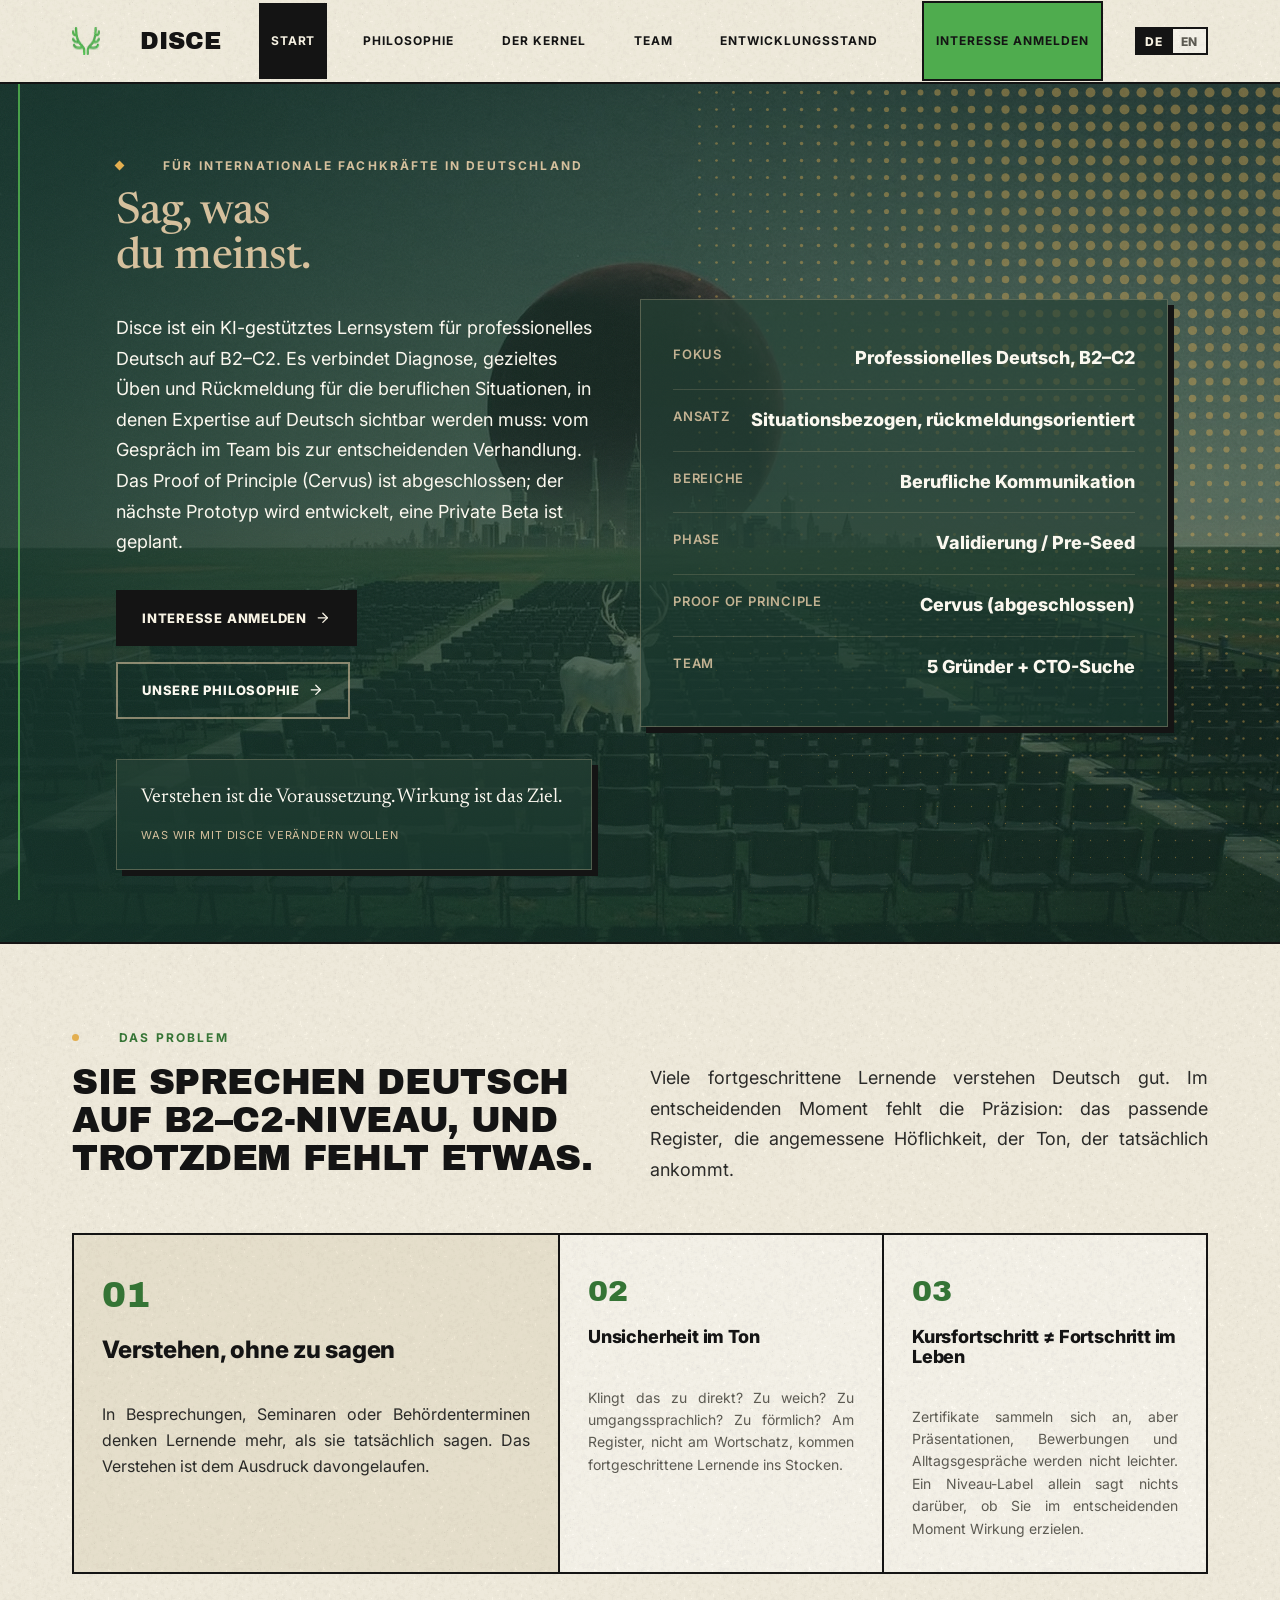
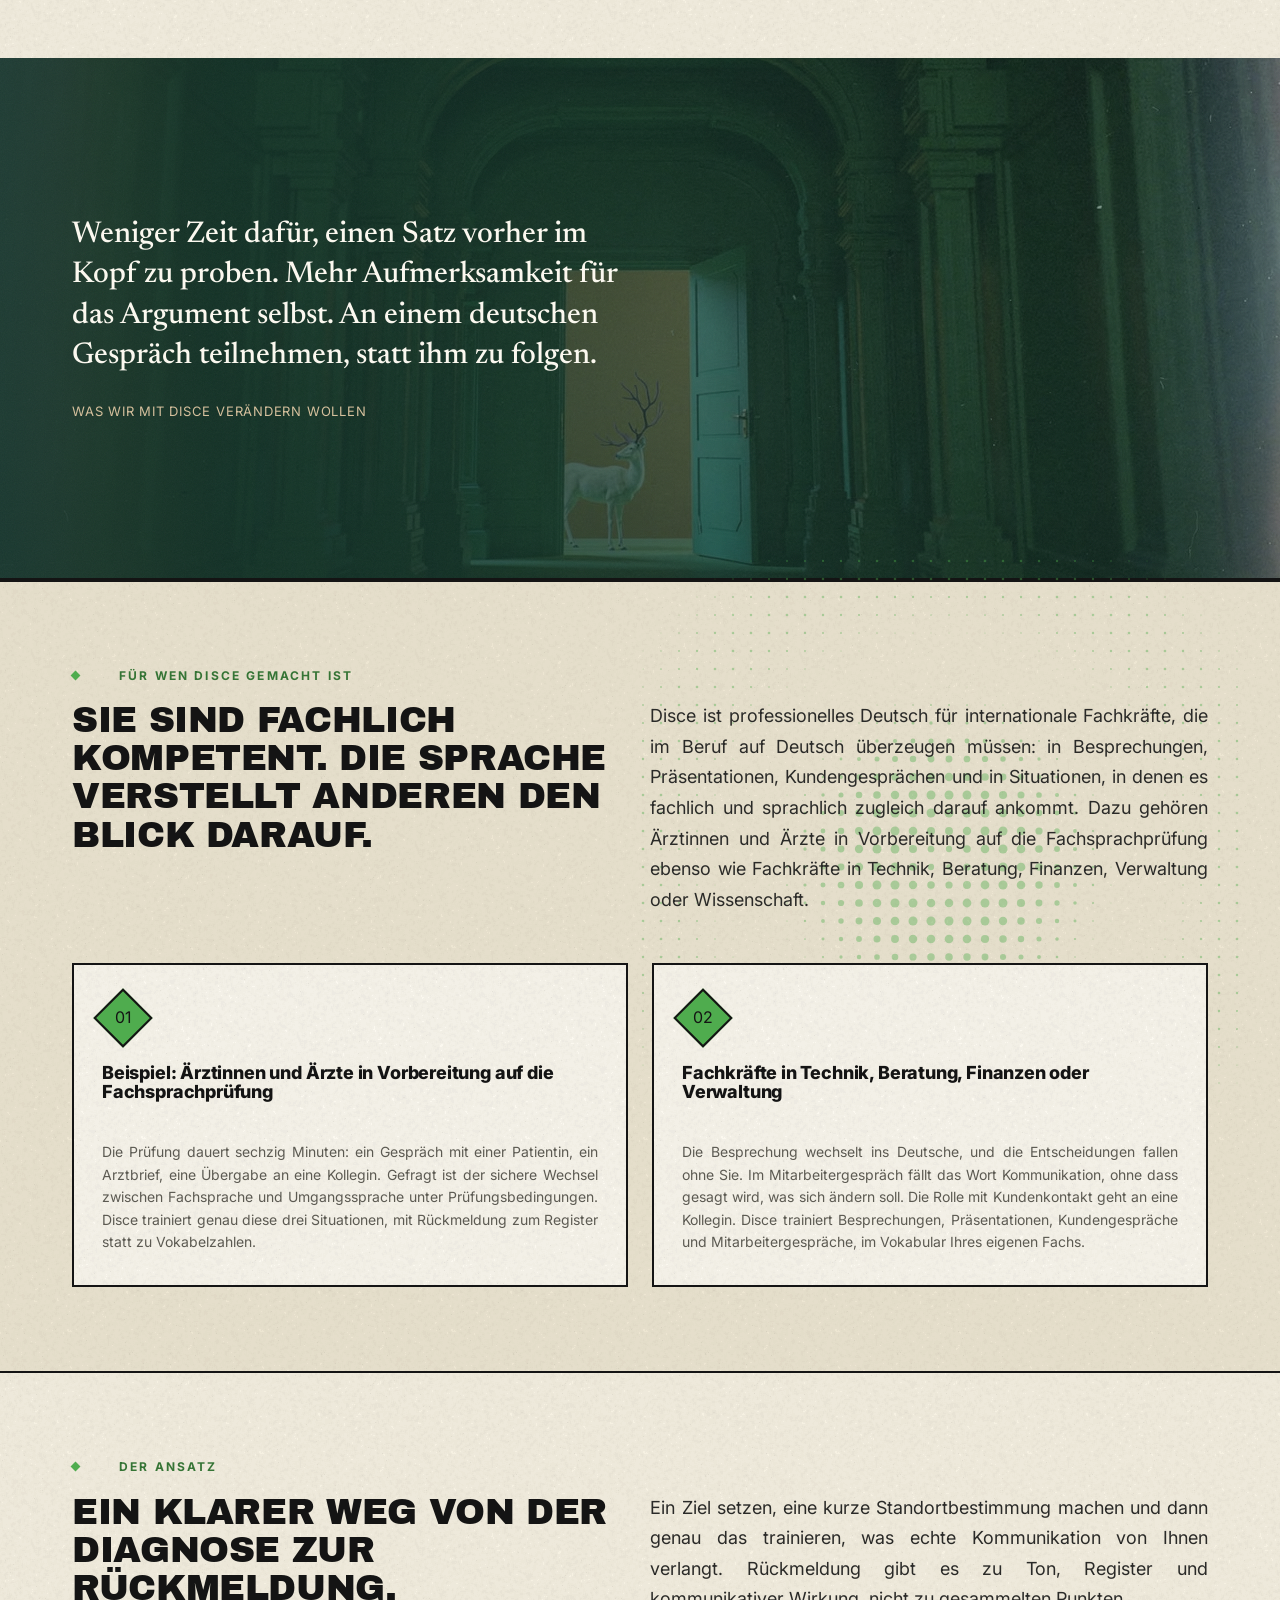
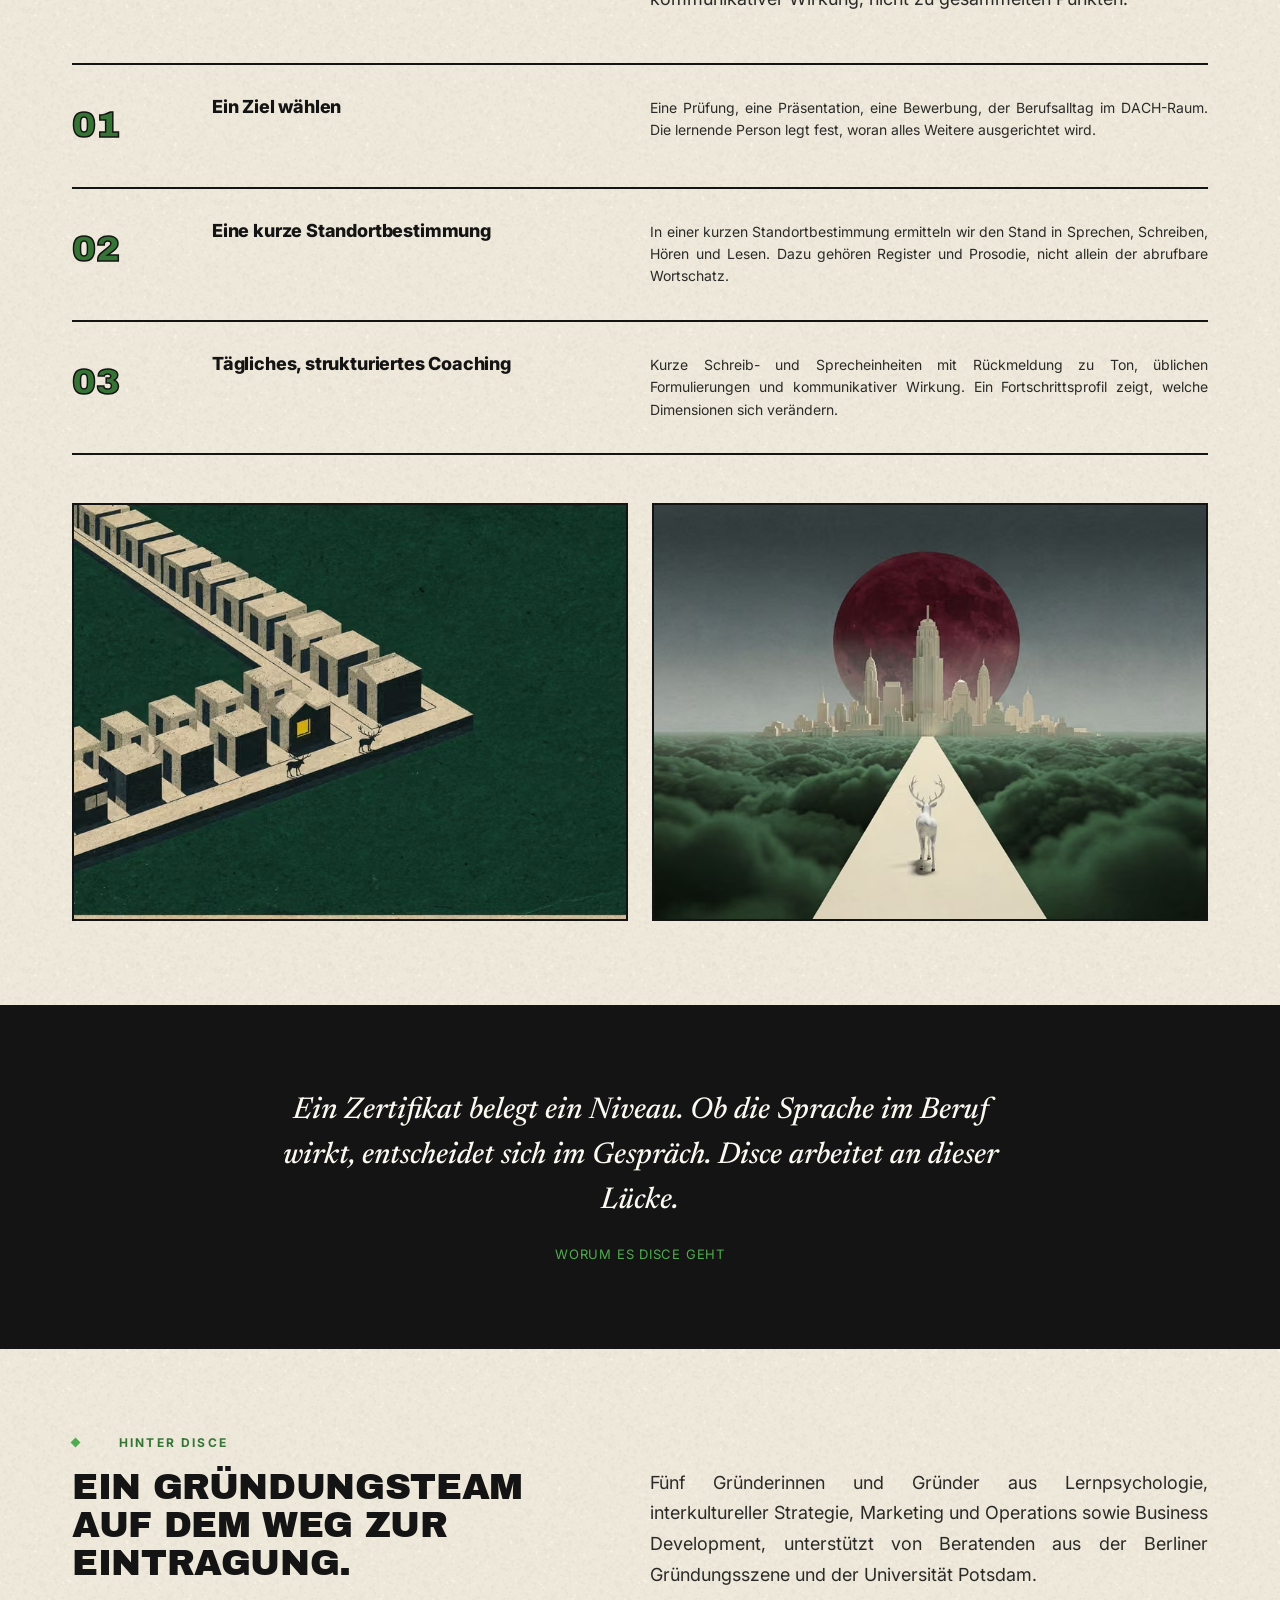
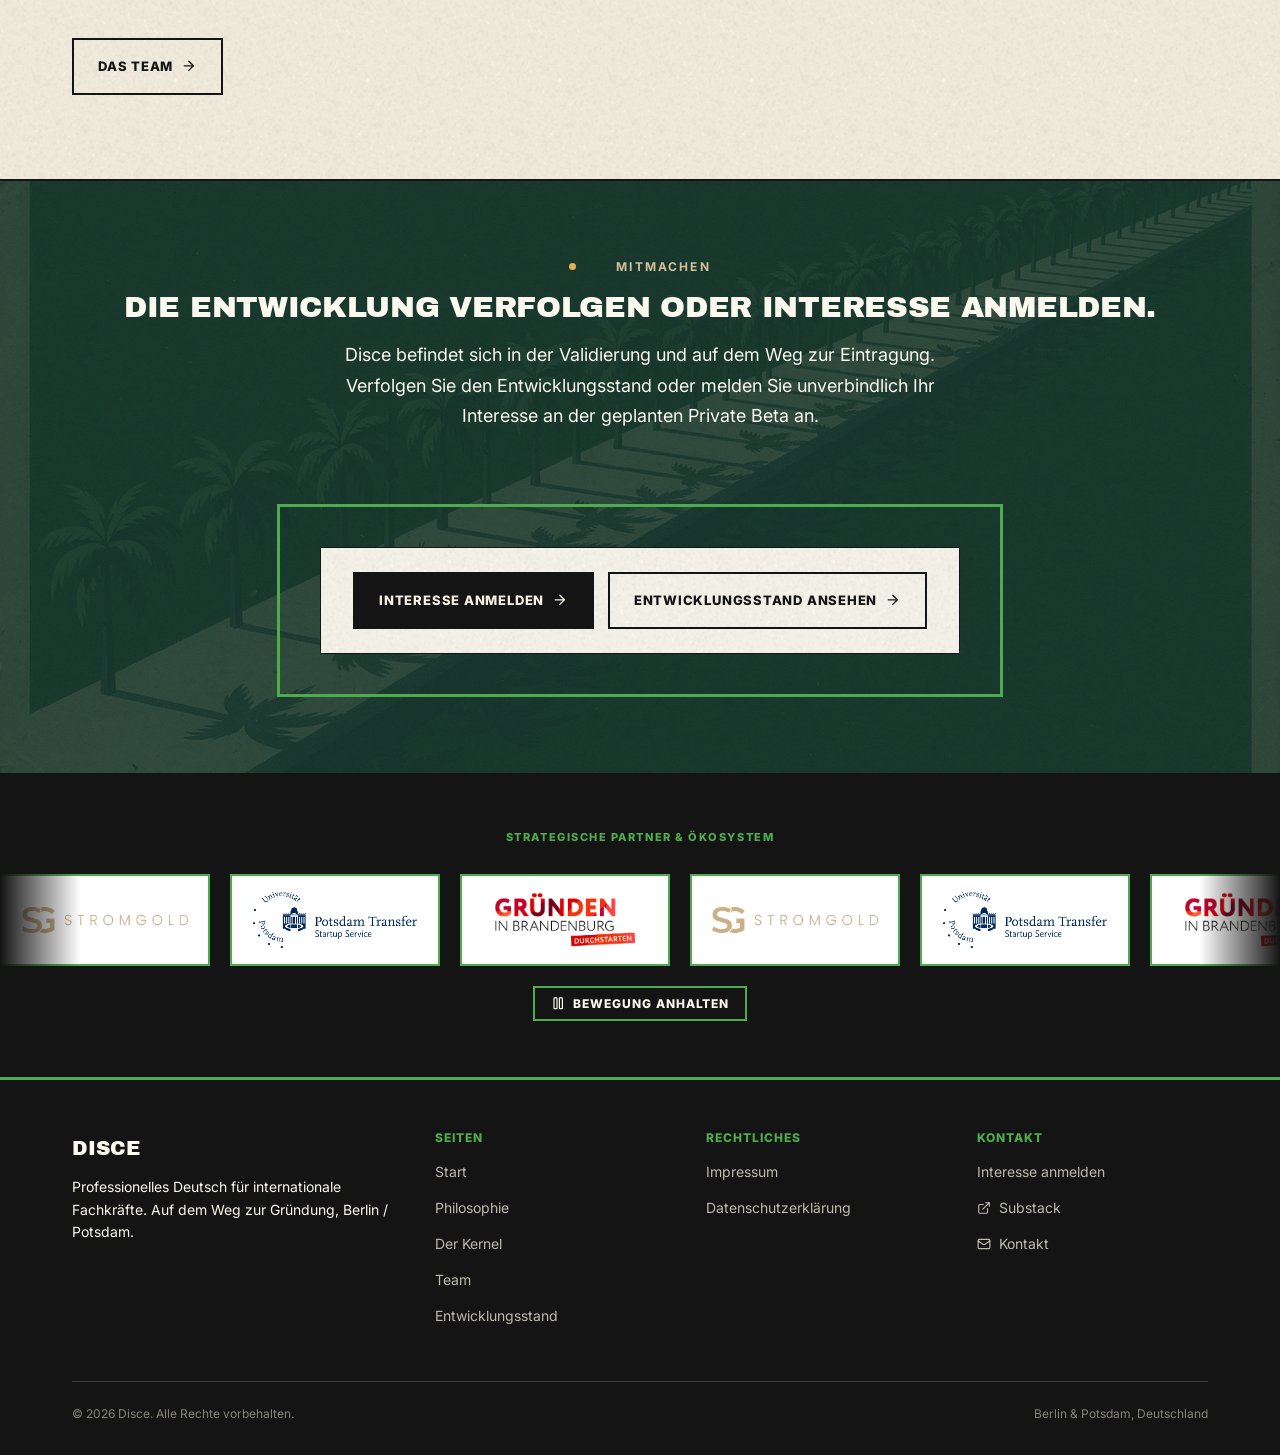
==== commit 3bd87a56: "feat(site): add vendored Lucide icon system Replace the text hamburger glyph and inline arrow charac" ====
--- a/index.html
+++ b/index.html
@@ -60,6 +60,23 @@
 
 <a class="skip-link" href="#main"><span data-lang="de">Zum Inhalt springen</span><span data-lang="en">Skip to content</span></a>
 
+<!-- ICON-SPRITE:START (generated by scripts/sync_icon_sprite.py; do not edit by hand) -->
+<svg class="icon-sprite" aria-hidden="true" focusable="false">
+  <symbol id="icon-arrow-left" viewBox="0 0 24 24"><path d="m12 19-7-7 7-7"/><path d="M19 12H5"/></symbol>
+  <symbol id="icon-arrow-right" viewBox="0 0 24 24"><path d="M5 12h14"/><path d="m12 5 7 7-7 7"/></symbol>
+  <symbol id="icon-calendar-clock" viewBox="0 0 24 24"><path d="M16 14v2.2l1.6 1"/><path d="M16 2v3"/><path d="M21 7.338V5a2 2 0 00-2-2H5a2 2 0 00-2 2v14a2 2 0 002 2h2.338"/><path d="M3 9h5.859"/><path d="M8 2v3"/><circle cx="16" cy="16" r="6"/></symbol>
+  <symbol id="icon-check" viewBox="0 0 24 24"><path d="M20 6 9 17l-5-5"/></symbol>
+  <symbol id="icon-clock" viewBox="0 0 24 24"><circle cx="12" cy="12" r="10"/><path d="M12 6v6l4 2"/></symbol>
+  <symbol id="icon-external-link" viewBox="0 0 24 24"><path d="M15 3h6v6"/><path d="M10 14 21 3"/><path d="M18 13v6a2 2 0 0 1-2 2H5a2 2 0 0 1-2-2V8a2 2 0 0 1 2-2h6"/></symbol>
+  <symbol id="icon-mail" viewBox="0 0 24 24"><path d="m22 7-8.991 5.727a2 2 0 0 1-2.009 0L2 7"/><rect x="2" y="4" width="20" height="16" rx="2"/></symbol>
+  <symbol id="icon-menu" viewBox="0 0 24 24"><path d="M4 5h16"/><path d="M4 12h16"/><path d="M4 19h16"/></symbol>
+  <symbol id="icon-pause" viewBox="0 0 24 24"><rect x="14" y="3" width="5" height="18" rx="1"/><rect x="5" y="3" width="5" height="18" rx="1"/></symbol>
+  <symbol id="icon-play" viewBox="0 0 24 24"><path d="M5 5a2 2 0 0 1 3.008-1.728l11.997 6.998a2 2 0 0 1 .003 3.458l-12 7A2 2 0 0 1 5 19z"/></symbol>
+  <symbol id="icon-x" viewBox="0 0 24 24"><path d="M18 6 6 18"/><path d="m6 6 12 12"/></symbol>
+</svg>
+<!-- ICON-SPRITE:END -->
+
+
 <div class="portrait-layer" aria-hidden="true">
   <picture>
     <source type="image/avif" sizes="360px" srcset="images/derived/goethe-360.avif 360w, images/derived/goethe-720.avif 720w">
@@ -83,7 +100,7 @@
       </picture>
       DISCE
     </a>
-    <button class="nav-toggle" aria-label="Navigation / Menu" aria-expanded="false" aria-controls="site-nav">☰</button>
+    <button class="nav-toggle" aria-label="Navigation / Menu" aria-expanded="false" aria-controls="site-nav"><svg class="icon nav-toggle-open" viewBox="0 0 24 24" aria-hidden="true" focusable="false"><use href="#icon-menu"></use></svg><svg class="icon nav-toggle-close" viewBox="0 0 24 24" aria-hidden="true" focusable="false"><use href="#icon-x"></use></svg></button>
     <nav class="nav-links" id="site-nav">
       <a href="index.html" class="active" aria-current="page"><span data-lang="de">Start</span><span data-lang="en">Home</span></a>
       <a href="philosophy.html"><span data-lang="de">Philosophie</span><span data-lang="en">Philosophy</span></a>
@@ -118,8 +135,8 @@
       <h1><span data-lang="de">Sag, was<br>du meinst.</span><span data-lang="en">Say what<br>you mean.</span></h1>
       <p class="lede" style="margin-top: 8px;"><span data-lang="de">Disce ist ein KI-gestütztes Lernsystem für professionelles Deutsch auf B2–C2. Es verbindet Diagnose, gezieltes Üben und Rückmeldung für die beruflichen Situationen, in denen Expertise auf Deutsch sichtbar werden muss: vom Gespräch im Team bis zur entscheidenden Verhandlung. Das Proof of Principle (Cervus) ist abgeschlossen; der nächste Prototyp wird entwickelt, eine Private Beta ist geplant.</span><span data-lang="en">Disce is an AI-supported learning system for professional German at B2–C2. It combines diagnosis, targeted practice and feedback for the professional situations where expertise has to become visible in German: from a team conversation to a decisive negotiation. The Cervus proof of principle is complete; the next prototype is in development and a private beta is planned.</span></p>
       <div class="hero-actions">
-        <a href="waitlist.html" class="btn-primary"><span data-lang="de">Interesse anmelden</span><span data-lang="en">Register interest</span></a>
-        <a href="philosophy.html" class="btn-secondary"><span data-lang="de">Unsere Philosophie</span><span data-lang="en">Read Our Philosophy</span></a>
+        <a href="waitlist.html" class="btn-primary"><span data-lang="de">Interesse anmelden</span><span data-lang="en">Register interest</span><svg class="icon" viewBox="0 0 24 24" aria-hidden="true" focusable="false"><use href="#icon-arrow-right"></use></svg></a>
+        <a href="philosophy.html" class="btn-secondary"><span data-lang="de">Unsere Philosophie</span><span data-lang="en">Read Our Philosophy</span><svg class="icon" viewBox="0 0 24 24" aria-hidden="true" focusable="false"><use href="#icon-arrow-right"></use></svg></a>
       </div>
       <figure class="glass-card glass-testimonial">
       <blockquote><span data-lang="de">Verstehen ist die Voraussetzung. Wirkung ist das Ziel.</span><span data-lang="en">Understanding is the prerequisite. Impact is the goal.</span></blockquote>
@@ -281,7 +298,7 @@
       <h2><span data-lang="de">Ein Gründungsteam auf dem Weg zur Eintragung.</span><span data-lang="en">A founding team building toward incorporation.</span></h2>
       <p class="lede"><span data-lang="de">Fünf Gründerinnen und Gründer aus Lernpsychologie, interkultureller Strategie, Marketing und Operations sowie Business Development, unterstützt von Beratenden aus der Berliner Gründungsszene und der Universität Potsdam.</span><span data-lang="en">Five founders spanning learning psychology, intercultural strategy, marketing and operations, and business development, supported by advisors from Berlin's startup ecosystem and the University of Potsdam.</span></p>
     </div>
-    <a href="team.html" class="btn-secondary"><span data-lang="de">Das Team →</span><span data-lang="en">Meet the Team →</span></a>
+    <a href="team.html" class="btn-secondary"><span data-lang="de">Das Team</span><span data-lang="en">Meet the Team</span><svg class="icon" viewBox="0 0 24 24" aria-hidden="true" focusable="false"><use href="#icon-arrow-right"></use></svg></a>
   </div>
 </section>
 
@@ -301,8 +318,8 @@
     <p class="lede"><span data-lang="de">Disce befindet sich in der Validierung und auf dem Weg zur Eintragung. Verfolgen Sie den Entwicklungsstand oder melden Sie unverbindlich Ihr Interesse an der geplanten Private Beta an.</span><span data-lang="en">Disce is in validation and on the way to incorporation. Track the development status, or register your interest in the planned private beta.</span></p>
     <div class="cta-frame">
       <div class="cta-frame-inner" style="display:flex; gap:14px; flex-wrap:wrap; justify-content:center;">
-        <a href="waitlist.html" class="btn-primary"><span data-lang="de">Interesse anmelden</span><span data-lang="en">Register interest</span></a>
-        <a href="status.html" class="btn-secondary"><span data-lang="de">Entwicklungsstand ansehen</span><span data-lang="en">See Development Status</span></a>
+        <a href="waitlist.html" class="btn-primary"><span data-lang="de">Interesse anmelden</span><span data-lang="en">Register interest</span><svg class="icon" viewBox="0 0 24 24" aria-hidden="true" focusable="false"><use href="#icon-arrow-right"></use></svg></a>
+        <a href="status.html" class="btn-secondary"><span data-lang="de">Entwicklungsstand ansehen</span><span data-lang="en">See Development Status</span><svg class="icon" viewBox="0 0 24 24" aria-hidden="true" focusable="false"><use href="#icon-arrow-right"></use></svg></a>
       </div>
     </div>
   </div>
@@ -325,8 +342,8 @@
     </div>
   </div>
   <button type="button" class="ticker-toggle" id="tickerToggle" aria-pressed="false">
-    <span class="ticker-toggle-text ticker-toggle-text--pause"><span data-lang="de">Bewegung anhalten</span><span data-lang="en">Pause motion</span></span>
-    <span class="ticker-toggle-text ticker-toggle-text--play"><span data-lang="de">Bewegung fortsetzen</span><span data-lang="en">Play motion</span></span>
+    <span class="ticker-toggle-text ticker-toggle-text--pause"><svg class="icon" viewBox="0 0 24 24" aria-hidden="true" focusable="false"><use href="#icon-pause"></use></svg><span data-lang="de">Bewegung anhalten</span><span data-lang="en">Pause motion</span></span>
+    <span class="ticker-toggle-text ticker-toggle-text--play"><svg class="icon" viewBox="0 0 24 24" aria-hidden="true" focusable="false"><use href="#icon-play"></use></svg><span data-lang="de">Bewegung fortsetzen</span><span data-lang="en">Play motion</span></span>
   </button>
 </div>
 
@@ -355,8 +372,8 @@
       <div class="footer-col">
         <h2><span data-lang="de">Kontakt</span><span data-lang="en">Connect</span></h2>
         <a href="waitlist.html"><span data-lang="de">Interesse anmelden</span><span data-lang="en">Register interest</span></a>
-        <a href="https://disce.substack.com" target="_blank" rel="noopener">Substack</a>
-        <a href="mailto:bjarne.dudzus@disce.de"><span data-lang="de">Kontakt</span><span data-lang="en">Contact</span></a>
+        <a href="https://disce.substack.com" target="_blank" rel="noopener"><svg class="icon" viewBox="0 0 24 24" aria-hidden="true" focusable="false"><use href="#icon-external-link"></use></svg>Substack</a>
+        <a href="mailto:bjarne.dudzus@disce.de"><svg class="icon icon--lead" viewBox="0 0 24 24" aria-hidden="true" focusable="false"><use href="#icon-mail"></use></svg><span data-lang="de">Kontakt</span><span data-lang="en">Contact</span></a>
       </div>
     </div>
     <div class="footer-bottom">
--- a/css/experimental.min.css
+++ b/css/experimental.min.css
@@ -1 +1 @@
-@font-face{font-family:'Archivo Black';font-style:normal;font-weight:400;font-display:swap;src:url('../fonts/archivo-black-400.subset.woff2') format('woff2');}@font-face{font-family:'Inter';font-style:normal;font-weight:400 800;font-display:swap;src:url('../fonts/inter-var.subset.woff2') format('woff2');}@font-face{font-family:'Newsreader';font-style:italic;font-weight:500;font-display:swap;src:url('../fonts/newsreader-italic-var.subset.woff2') format('woff2');}@font-face{font-family:'Newsreader';font-style:normal;font-weight:200 800;font-display:swap;src:url('../fonts/newsreader-roman-var.subset.woff2') format('woff2');}:root{--legacy-ink:#141414;--legacy-paper:#FBF8EF;--green-forest:#1E4B3A;--legacy-black:#000;--legacy-white:#FFFFFF;--legacy-white-20:rgba(255,255,255,0.2);--legacy-white-75:rgba(255,255,255,0.75);--legacy-cream-20:rgba(246,241,226,0.2);--legacy-cream-50:rgba(246,241,226,0.5);--legacy-cream-75:rgba(246,241,226,0.75);--legacy-cream-78:rgba(246,241,226,0.78);--legacy-green-neon-35:rgba(57,255,106,0.35);--ink-soft:#2A2A28;--cream:#F6F1E2;--cream-dim:#EDE6D2;--green:#4FAC4E;--green-dark:#357435;--green-neon:#39FF6A;--blush:#E7C9A6;--muted:#5C5A52;--line:#141414;--line-soft:rgba(20,20,20,0.16);--paper:#F7F1E3;--paper-2:#EEE8D6;--ink:#161210;--green-deep:#123329;--green-sage:#77816A;--parchment:#D5C09D;--bordeaux:#612E31;--ochre:#E3AF50;--grain-film:url("data:image/svg+xml,%3Csvg xmlns='http://www.w3.org/2000/svg' width='140' height='140'%3E%3Cfilter id='n'%3E%3CfeTurbulence type='fractalNoise' baseFrequency='0.9' numOctaves='2' stitchTiles='stitch'/%3E%3C/filter%3E%3Crect width='100%25' height='100%25' filter='url(%23n)'/%3E%3C/svg%3E");--grain-film-opacity:0.05;--grain-paper:url('../images/derived/paper-grain.webp');--grain-paper-size:192px 192px;--paper-grain:var(--grain-paper);--font-display:'Archivo Black','Inter',sans-serif;--font-body:'Inter',-apple-system,sans-serif;--font-italic:'Newsreader',Georgia,serif;--fs-100:11px;--fs-200:12px;--fs-300:13px;--fs-400:14px;--fs-500:16px;--fs-600:18px;--fs-700:20px;--fs-800:24px;--fs-900:30px;--fs-1000:36px;--fs-1100:44px;--sp-4:4px;--sp-8:8px;--sp-12:12px;--sp-16:16px;--sp-20:20px;--sp-24:24px;--sp-28:28px;--sp-32:32px;--sp-40:40px;--sp-44:44px;--sp-48:48px;--sp-52:52px;--sp-56:56px;--sp-60:60px;--sp-64:64px;--sp-72:72px;--sp-76:76px;--sp-84:84px;--sp-100:100px;--ease:cubic-bezier(0.2,0,0,1);--dur-fast:120ms;--dur-base:180ms;--dur-slow:260ms;--gen-cycle:26s;--maxw:1200px;}*{margin:0;padding:0;box-sizing:border-box;}html{scroll-behavior:smooth;}body{font-family:var(--font-body);color:var(--legacy-ink);background:var(--cream);line-height:1.6;font-size:var(--fs-500);-webkit-font-smoothing:antialiased;}.wrap{max-width:var(--maxw);margin:0 auto;padding:0 var(--sp-32);position:relative;}a{color:inherit;text-decoration:none;}img{max-width:100%;display:block;}[style*="var(--ink)"]{color:var(--legacy-ink) !important;}h1,h2,h3,h4{font-family:var(--font-display);font-weight:400;line-height:1.06;color:var(--legacy-ink);letter-spacing:-0.01em;text-transform:uppercase;}h3,h4{text-transform:none;font-family:var(--font-body);font-weight:800;}p{color:var(--ink-soft);}.eyebrow{display:inline-flex;align-items:center;gap:var(--sp-40);font-family:var(--font-body);font-size:var(--fs-200);font-weight:700;letter-spacing:0.18em;text-transform:uppercase;color:var(--green-dark);margin-bottom:var(--sp-16);max-width:100%;overflow-wrap:anywhere;}.eyebrow::before{content:'';width:7px;height:7px;background:var(--green);transform:rotate(45deg);display:inline-block;flex-shrink:0;}.bg-ink .eyebrow,.bg-forest .eyebrow{color:var(--green);}.bg-ink .eyebrow::before,.bg-forest .eyebrow::before{background:var(--green);}.lede{font-size:var(--fs-600);color:var(--reading-ink,var(--muted));max-width:620px;line-height:1.7;}body::before{content:'';position:fixed;top:0;bottom:0;left:18px;width:2px;background:var(--green);z-index:300;opacity:0.9;}@media (max-width: 700px){body::before{display:none;}}.site-header{position:sticky;top:0;z-index:500;background:var(--cream);border-bottom:2px solid var(--legacy-ink);}.nav{display:flex;align-items:center;justify-content:space-between;height:82px;}.brand{display:flex;align-items:center;gap:var(--sp-40);font-family:var(--font-display);font-size:var(--fs-800);color:var(--legacy-ink);text-transform:uppercase;}.brand .brand-mark{width:var(--sp-28);height:var(--sp-28);flex-shrink:0;}.brand picture{display:inline-flex;flex-shrink:0;}.nav-links{display:flex;align-items:center;gap:var(--sp-24);}.nav-links a{font-size:var(--fs-200);font-weight:700;letter-spacing:0.08em;text-transform:uppercase;color:var(--legacy-ink);padding:var(--sp-28) var(--sp-12);transition:background-color var(--dur-fast) var(--ease),color var(--dur-fast) var(--ease);}.nav-links a:hover,.nav-links a.active{background:var(--legacy-ink);color:var(--cream);}.nav-cta{background:var(--green) !important;color:var(--legacy-ink) !important;border:2px solid var(--legacy-ink);margin-left:8px;}.nav-cta:hover{background:var(--legacy-ink) !important;color:var(--green) !important;}.nav-toggle{display:none;background:none;border:2px solid var(--legacy-ink);padding:var(--sp-12) var(--sp-16);font-size:var(--fs-700);color:var(--legacy-ink);cursor:pointer;}@media (max-width: 1179px){.nav-links{position:fixed;top:82px;left:0;right:0;background:var(--cream);background-image:var(--paper-grain);background-repeat:repeat;background-size:var(--grain-paper-size);flex-direction:column;align-items:stretch;gap:0;border-bottom:2px solid var(--legacy-ink);max-height:0;overflow:hidden;transition:max-height var(--dur-slow) var(--ease);}.nav-links.open{max-height:560px;}.nav-links a{padding:var(--sp-16) var(--sp-32);border-bottom:1px solid var(--line-soft);}.nav-links .nav-cta{margin:16px 32px;text-align:center;}.nav-toggle{display:block;}}.hero{position:relative;padding:0;background-color:var(--green-deep);border-bottom:2px solid var(--legacy-ink);overflow:hidden;isolation:isolate;}.hero-bg{position:absolute;inset:0;z-index:0;display:block;background-image:url("[data-uri]");background-size:cover;background-position:50% 45%;}.hero-bg img{width:100%;height:100%;object-fit:cover;object-position:50% 45%;display:block;}.hero::before{content:'';position:absolute;inset:0;z-index:1;pointer-events:none;background:linear-gradient(90deg,rgba(18,51,41,0.80) 0%,rgba(18,51,41,0.58) 48%,rgba(18,51,41,0.34) 100%),linear-gradient(180deg,rgba(18,51,41,0.16) 0%,rgba(18,51,41,0.42) 100%);}.hero::after{content:'';position:absolute;inset:0;z-index:2;background-image:var(--grain-film);opacity:var(--grain-film-opacity);pointer-events:none;}.hero-map-bg{display:none;}.hero-grid{position:relative;z-index:3;display:grid;grid-template-columns:1fr 1fr;gap:0;align-items:stretch;min-height:560px;}.hero-grid > div:first-child{padding:var(--sp-72) var(--sp-48) var(--sp-72) var(--sp-44);display:flex;flex-direction:column;justify-content:center;position:relative;}.hero h1{font-family:'Newsreader',Georgia,serif;font-weight:500;font-size:var(--fs-1100);text-transform:none;letter-spacing:-0.012em;line-height:1.02;color:var(--parchment);margin-bottom:var(--sp-24);max-width:560px;}.hero .pronunciation{display:none;}.hero .eyebrow{color:var(--parchment);}.hero .eyebrow::before{background:var(--ochre);}.hero .lede{color:var(--legacy-paper);}.hero-actions{display:flex;gap:var(--sp-16);margin-top:var(--sp-32);flex-wrap:wrap;}.btn-primary,.btn-secondary{display:inline-block;padding:var(--sp-16) var(--sp-24);font-size:var(--fs-300);font-weight:800;letter-spacing:0.06em;text-transform:uppercase;transition:background-color var(--dur-fast) var(--ease),color var(--dur-fast) var(--ease),border-color var(--dur-fast) var(--ease);border:2px solid var(--legacy-ink);}.btn-primary{background:var(--legacy-ink);color:var(--cream);}.btn-primary:hover{background:var(--green);color:var(--legacy-ink);border-color:var(--legacy-ink);}.btn-secondary{background:transparent;color:var(--legacy-ink);}.btn-secondary:hover{background:var(--legacy-ink);color:var(--cream);}.hero .btn-primary:hover{background:var(--parchment);color:var(--legacy-ink);}.hero .btn-secondary{color:var(--legacy-paper);border-color:rgba(213,192,157,0.6);}.hero .btn-secondary:hover{background:var(--legacy-paper);color:var(--legacy-ink);}.hero .glass-card{position:relative;border-radius:0;border:1px solid rgba(213,192,157,0.30);background:linear-gradient(180deg,rgba(213,192,157,0.07),rgba(213,192,157,0.03)),rgba(18,51,41,0.66);box-shadow:6px 6px 0 var(--legacy-ink);color:var(--legacy-paper);}.hero .hero-panel{position:relative;align-self:center;margin:var(--sp-40) var(--sp-40) var(--sp-40) 0;padding:var(--sp-28) var(--sp-32);background:linear-gradient(180deg,rgba(213,192,157,0.07),rgba(213,192,157,0.03)),rgba(18,51,41,0.66);border:1px solid rgba(213,192,157,0.30);box-shadow:6px 6px 0 var(--legacy-ink);overflow:hidden;}.hero .hero-panel .stat-row{position:relative;z-index:1;display:flex;justify-content:space-between;padding:var(--sp-16) 0;border-bottom:1px solid rgba(213,192,157,0.18);font-size:var(--fs-600);}.hero .hero-panel .stat-row:last-child{border-bottom:none;}.hero .hero-panel .stat-label{color:rgba(213,192,157,0.9);font-weight:600;text-transform:uppercase;font-size:var(--fs-300);letter-spacing:0.06em;}.hero .hero-panel .stat-value{font-weight:800;color:var(--legacy-paper);text-align:right;}.hero .glass-testimonial{margin-top:var(--sp-40);max-width:480px;padding:var(--sp-24);}.hero .glass-testimonial blockquote{font-family:'Newsreader',Georgia,serif;font-size:var(--fs-700);line-height:1.35;color:var(--legacy-paper);}.hero .glass-testimonial figcaption{margin-top:var(--sp-16);font-size:var(--fs-100);letter-spacing:0.08em;text-transform:uppercase;color:var(--parchment);}@media (max-width: 900px){.hero-grid{grid-template-columns:1fr;min-height:0;}.hero{--hero-band:340px;background-color:var(--green-forest);}.hero::before{display:none;}.hero-bg{height:var(--hero-band);bottom:auto;}.hero-grid{padding-top:var(--hero-band);}.hero-grid > div:first-child{padding:var(--sp-56) var(--sp-32);}.hero .hero-panel{margin:var(--sp-16) var(--sp-32) var(--sp-8);border-left:1px solid rgba(213,192,157,0.30);}.hero .glass-testimonial{max-width:none;margin:var(--sp-24) 0 var(--sp-40);}.hero h1{font-size:var(--fs-900);}}section{padding:var(--sp-84) 0;}section.tight{padding:var(--sp-56) 0;}.section-head{max-width:680px;margin-bottom:var(--sp-48);}.section-head h2{font-size:var(--fs-1000);margin-bottom:var(--sp-16);}body:not(.page-kernel) .section-head{display:grid;grid-template-columns:100px minmax(0,1fr) minmax(0,1.4fr);grid-template-areas:"eyebrow eyebrow ." "title   title   lede";column-gap:var(--sp-40);align-items:start;max-width:none;}body:not(.page-kernel) .section-head .eyebrow{grid-area:eyebrow;}body:not(.page-kernel) .section-head h2{grid-area:title;margin-bottom:0;}body:not(.page-kernel) .section-head .lede{grid-area:lede;margin-bottom:0;max-width:none;}body:not(.page-kernel) .section-head:not(:has(.lede)){grid-template-columns:1fr;grid-template-areas:"eyebrow" "title";}@media (max-width: 900px){body:not(.page-kernel) .section-head{grid-template-columns:1fr;grid-template-areas:"eyebrow" "title" "lede";row-gap:var(--sp-16);}}@media (max-width: 640px){.section-head h2{font-size:var(--fs-900);}}.divider{height:2px;background:var(--legacy-ink);}.bg-sage{background:var(--cream-dim);border-top:2px solid var(--legacy-ink);border-bottom:2px solid var(--legacy-ink);}.bg-forest,.bg-ink{background:var(--legacy-ink);color:var(--legacy-paper);position:relative;}.bg-forest h2,.bg-forest h3,.bg-forest h4,.bg-ink h2,.bg-ink h3,.bg-ink h4{color:var(--legacy-paper);}.bg-forest p,.bg-ink p{color:var(--legacy-cream-78);}.bg-forest .lede,.bg-ink .lede{color:var(--legacy-cream-78);}.bg-forest::before,.bg-ink::before{content:'';position:absolute;top:0;left:0;right:0;height:var(--sp-100);background-image:url('../images/halftone-banner-green.png');background-size:cover;background-repeat:no-repeat;opacity:0.9;}.no-halftone::before{content:none;}.section-head:has(+ .problem-grid) .eyebrow::before{width:7px;height:7px;border-radius:50%;background:var(--ochre);transform:none;}.problem-grid{display:grid;grid-template-columns:1.5fr 1fr 1fr;gap:0;margin-top:var(--sp-40);border-top:2px solid var(--legacy-ink);border-left:2px solid var(--legacy-ink);}.problem-card{background:var(--legacy-paper);border-right:2px solid var(--legacy-ink);border-bottom:2px solid var(--legacy-ink);padding:var(--sp-32) var(--sp-28);}.problem-card .num{font-family:var(--font-display);font-size:var(--fs-900);color:var(--green-dark);margin-bottom:var(--sp-12);}.problem-card h3{font-size:var(--fs-600);margin-bottom:var(--sp-40);text-transform:none;}.problem-card p{color:var(--muted);font-size:var(--fs-400);}.problem-card:first-child{background:var(--cream-dim);}.problem-card:first-child .num{font-size:var(--fs-1000);}.problem-card:first-child h3{font-size:var(--fs-800);}.problem-card:first-child p{font-size:var(--fs-500);color:var(--ink-soft);}@media (max-width: 900px){.problem-grid{grid-template-columns:1fr;}}.persona-grid{display:grid;grid-template-columns:repeat(2,1fr);gap:var(--sp-24);}.persona-card{background:var(--legacy-paper);border:2px solid var(--legacy-ink);padding:var(--sp-32) var(--sp-28);position:relative;transition:transform var(--dur-fast) var(--ease),box-shadow var(--dur-fast) var(--ease);}.persona-card:hover{transform:translate(-3px,-3px);box-shadow:5px 5px 0 var(--legacy-ink);}.persona-icon{width:42px;height:42px;background:var(--green);border:2px solid var(--legacy-ink);transform:rotate(45deg);display:flex;align-items:center;justify-content:center;margin-bottom:var(--sp-24);font-size:var(--fs-500);}.persona-icon span{transform:rotate(-45deg);display:block;}.persona-card h3{font-size:var(--fs-600);margin-bottom:var(--sp-40);text-transform:none;}.persona-card p{color:var(--muted);font-size:var(--fs-400);}@media (max-width: 900px){.persona-grid{grid-template-columns:1fr;}}.process-list{display:grid;margin-top:var(--sp-40);border-top:2px solid var(--legacy-ink);}.process-item{display:grid;grid-template-columns:110px 1fr;gap:var(--sp-24);padding:var(--sp-32) 0;border-bottom:2px solid var(--legacy-ink);align-items:start;}.process-item .step-num{font-family:var(--font-display);font-size:var(--fs-1000);color:var(--green-dark);-webkit-text-stroke:1.5px var(--legacy-ink);}.process-item h3{font-size:var(--fs-600);margin-bottom:var(--sp-40);text-transform:none;}.process-item p{color:var(--reading-ink,var(--muted));font-size:var(--fs-400);max-width:600px;}body:not(.page-kernel) .process-item{grid-template-columns:100px minmax(0,1fr) minmax(0,1.4fr);column-gap:var(--sp-40);}body:not(.page-kernel) .process-item > div:not(.step-num){display:contents;}body:not(.page-kernel) .process-item h3{grid-column:2;margin-bottom:0;}body:not(.page-kernel) .process-item p{grid-column:3;max-width:none;}@media (max-width: 760px){body:not(.page-kernel) .process-item{grid-template-columns:1fr;row-gap:var(--sp-16);}body:not(.page-kernel) .process-item h3,body:not(.page-kernel) .process-item p{grid-column:1;}}.lede,.prose p,.process-item p,.problem-card p,.persona-card p,.team-member-body p{text-align:justify;hyphens:auto;-webkit-hyphens:auto;}.hero .lede{text-align:left;}.cta-band .lede{text-align:center;}.process-period{font-weight:400;color:var(--muted);font-size:var(--fs-400);}.legal-lang-note{margin-top:var(--sp-16);}@media (max-width: 640px){.process-item{grid-template-columns:1fr;gap:var(--sp-40);}}.media-card-grid{display:grid;grid-template-columns:repeat(2,1fr);gap:var(--sp-24);margin-top:var(--sp-48);}.media-card{margin:0;background:var(--legacy-paper);border:2px solid var(--legacy-ink);overflow:hidden;}.media-card img{display:block;width:100%;height:auto;aspect-ratio:4 / 3;object-fit:cover;}@media (max-width: 700px){.media-card-grid{grid-template-columns:1fr;}}.band{padding:0;border-bottom:2px solid var(--legacy-ink);background:var(--green-deep);}.band picture,.band img{display:block;width:100%;height:auto;}.band{position:relative;}.band-card{position:absolute;bottom:var(--sp-40);width:420px;max-width:calc(100% - var(--sp-64));background:var(--paper);border:2px solid var(--ink);box-shadow:6px 6px 0 var(--legacy-ink);padding:var(--sp-24) var(--sp-28);z-index:2;}.band-card--left{left:var(--sp-40);}.band-card--right{right:var(--sp-40);}.band-card .eyebrow::before{width:7px;height:7px;border-radius:50%;background:var(--ochre);transform:none;}.band-card-line{font-family:var(--font-display);font-size:var(--fs-700);line-height:1.25;color:var(--ink);margin:0;}@media (max-width: 900px){.band-card{position:static;width:auto;max-width:none;box-shadow:none;border:0;border-top:2px solid var(--ink);padding:var(--sp-24) var(--sp-32);}.band-card--left,.band-card--right{left:auto;right:auto;}}.band--text{padding:var(--sp-40) var(--sp-32);}.band--text .band-card{position:static;width:auto;max-width:720px;margin:0 auto;box-shadow:none;}.principles-grid{display:grid;grid-template-columns:repeat(2,1fr);gap:var(--sp-16);background:var(--legacy-ink);margin-top:var(--sp-40);border:2px solid var(--legacy-ink);}.principle{background:var(--legacy-ink);padding:var(--sp-32) var(--sp-28);}.principle .roman{font-family:var(--font-display);font-size:var(--fs-700);color:var(--green);margin-bottom:var(--sp-12);display:block;}.principle h3{font-size:var(--fs-500);margin-bottom:var(--sp-40);color:var(--legacy-paper);text-transform:none;}.principle p{font-size:var(--fs-400);}@media (max-width: 760px){.principles-grid{grid-template-columns:1fr;}}.pull-quote{max-width:760px;margin:0 auto;text-align:center;position:relative;z-index:1;}.pull-quote blockquote{font-family:var(--font-italic);font-style:italic;font-size:var(--fs-900);line-height:1.5;color:var(--legacy-paper);font-weight:500;}.pull-quote cite{display:block;margin-top:var(--sp-20);font-style:normal;font-size:var(--fs-300);letter-spacing:0.06em;text-transform:uppercase;color:var(--green);}.bg-forest .pull-quote blockquote,.bg-ink .pull-quote blockquote{color:var(--legacy-paper);}.team-grid{display:grid;grid-template-columns:repeat(3,1fr);gap:var(--sp-16);background:var(--legacy-ink);border:2px solid var(--legacy-ink);}.team-card{background:var(--legacy-paper);}.team-card .portrait{width:100%;aspect-ratio:5/6;object-fit:cover;background:var(--cream-dim);filter:grayscale(100%) contrast(1.05);}.team-card .team-body{padding:var(--sp-24) var(--sp-24) var(--sp-24);border-top:2px solid var(--legacy-ink);}.team-card h2,.team-card h3{font-size:var(--fs-600);margin-bottom:var(--sp-16);text-transform:none;font-family:var(--font-body);font-weight:800;}.team-card .role{font-size:var(--fs-100);color:var(--green-dark);font-weight:800;letter-spacing:0.05em;text-transform:uppercase;margin-bottom:var(--sp-16);display:block;}.team-card p{font-size:var(--fs-300);color:var(--muted);}@media (max-width: 900px){.team-grid{grid-template-columns:repeat(2,1fr);}}@media (max-width: 600px){.team-grid{grid-template-columns:1fr;}}.advisor-list{margin-top:var(--sp-52);border-top:2px solid var(--legacy-ink);padding-top:36px;}.advisor-row{display:grid;grid-template-columns:260px 1fr;gap:var(--sp-24);padding:var(--sp-16) 0;border-bottom:1.5px solid var(--line-soft);}.advisor-row .advisor-name{font-weight:800;color:var(--legacy-ink);}.advisor-row .advisor-role{font-size:var(--fs-400);color:var(--reading-ink,var(--muted));}@media (max-width: 640px){.advisor-row{grid-template-columns:1fr;gap:var(--sp-16);}}.team-roster{display:grid;margin-top:var(--sp-40);border-top:2px solid var(--legacy-ink);}.team-member{display:grid;grid-template-columns:120px 1fr;gap:var(--sp-24);padding:var(--sp-32) 0;border-bottom:2px solid var(--legacy-ink);align-items:start;}.team-member-mark{font-family:var(--font-display);font-size:var(--fs-900);line-height:1;color:var(--green-dark);-webkit-text-stroke:1.5px var(--legacy-ink);}.team-member-body h3{font-size:var(--fs-600);margin-bottom:var(--sp-12);text-transform:none;}.team-member-role{display:block;font-size:var(--fs-100);font-weight:800;letter-spacing:0.06em;text-transform:uppercase;color:var(--green-dark);margin-bottom:var(--sp-16);}.team-member-body p{color:var(--reading-ink,var(--muted));font-size:var(--fs-400);max-width:720px;}@media (max-width: 640px){.team-member{grid-template-columns:1fr;gap:var(--sp-16);}}.status-banner{display:flex;align-items:center;gap:var(--sp-16);background:var(--blush);border:2px solid var(--legacy-ink);color:var(--legacy-ink);padding:var(--sp-16) var(--sp-24);font-size:var(--fs-400);margin-bottom:var(--sp-44);}.status-banner strong{color:var(--legacy-ink);}.status-ledger{display:grid;grid-template-columns:minmax(0,1fr) minmax(0,2.4fr);border:2px solid var(--legacy-ink);background:var(--legacy-paper);}.status-anchor{position:relative;display:flex;flex-direction:column;justify-content:center;gap:var(--sp-8);min-width:0;padding:var(--sp-28) var(--sp-24);background:var(--paper-2);border-right:2px solid var(--legacy-ink);}.status-anchor::before{content:'';position:absolute;top:var(--sp-16);right:var(--sp-16);width:8px;height:8px;border-radius:50%;background:var(--ochre);}.status-anchor-value{font-family:var(--font-display);font-size:var(--fs-800);line-height:1.1;color:var(--legacy-ink);overflow-wrap:break-word;}.status-anchor-label,.status-fact-label{font-size:var(--fs-100);font-weight:800;letter-spacing:0.08em;text-transform:uppercase;color:var(--muted);}.status-facts{display:grid;grid-template-columns:repeat(3,minmax(0,1fr));}.status-fact{min-width:0;padding:var(--sp-28) var(--sp-24);border-left:1px solid var(--line-soft);}.status-fact:first-child{border-left:0;}.status-fact-value{font-family:var(--font-display);font-size:var(--fs-700);line-height:1.15;color:var(--legacy-ink);overflow-wrap:break-word;}.status-fact-label{display:block;margin-top:var(--sp-8);}@media (max-width: 900px){.status-ledger{grid-template-columns:1fr;}.status-anchor{border-right:0;border-bottom:2px solid var(--legacy-ink);}.status-facts{grid-template-columns:repeat(3,minmax(0,1fr));}.status-fact{border-left:1px solid var(--line-soft);border-top:0;}.status-fact:first-child{border-left:0;}}@media (max-width: 620px){.status-facts{grid-template-columns:1fr;}.status-fact{border-left:0;border-top:1px solid var(--line-soft);}.status-fact:first-child{border-top:0;}}.status-projects{padding-top:var(--sp-56);--project-field-bleed:var(--sp-32);--project-field-fade:480ms;--project-text-fade:260ms;--project-visual-fade:480ms;--project-visual-green:0.23;--project-visual-green-mark:0.18;}.project-spine{position:relative;isolation:isolate;margin-top:var(--sp-40);}.project-spine::before{content:'';position:absolute;top:0;left:calc(-1 * var(--project-field-bleed));right:calc(-1 * var(--project-field-bleed));z-index:2;height:2px;background:var(--legacy-ink);pointer-events:none;}.project-spine-tree{position:absolute;inset:0 calc(-1 * var(--project-field-bleed));z-index:0;overflow:hidden;pointer-events:none;}.project-spine-tree img{position:absolute;inset:0;display:block;width:100%;height:100%;object-fit:contain;object-position:50% 50%;opacity:0.055;}@media (min-width: 1200px){.project-spine-tree img{transform:scale(1.55);transform-origin:40% 50%;}}.project-entry{position:relative;z-index:1;isolation:isolate;display:grid;grid-template-columns:200px minmax(0,1fr);grid-template-areas:"meta name" "meta body";column-gap:var(--sp-32);row-gap:var(--sp-12);margin:0 calc(-1 * var(--project-field-bleed));padding:var(--sp-32) var(--project-field-bleed);overflow:hidden;}.project-meta{grid-area:meta;display:flex;flex-direction:column;align-items:flex-start;gap:var(--sp-12);}.project-name{grid-area:name;font-size:var(--fs-700);text-transform:none;margin:0;}.project-body{grid-area:body;min-width:0;}.project-period{display:block;font-size:var(--fs-200);font-weight:800;letter-spacing:0.08em;text-transform:uppercase;color:var(--green-dark);}.project-summary{font-size:var(--fs-500);color:var(--ink-soft);max-width:680px;}.project-detail p{font-size:var(--fs-400);color:var(--muted);max-width:680px;border-top:1px solid var(--line-soft);margin-top:var(--sp-16);padding-top:var(--sp-16);}.project-entry.is-spotlight{background:transparent;padding-top:var(--sp-48);padding-bottom:var(--sp-48);}.project-entry.is-spotlight h3{color:var(--legacy-paper);font-size:var(--fs-800);}.project-entry.is-spotlight .project-summary{color:var(--legacy-cream-78);}.project-entry.is-spotlight .project-detail p{color:var(--legacy-cream-75);border-top-color:rgba(213,192,157,0.28);}.project-entry.is-spotlight .project-period{color:var(--parchment);}.project-entry.is-spotlight .status-tag.progress{color:var(--parchment);}.kernel-ouroboros{width:100%;max-width:560px;aspect-ratio:1 / 1;background:transparent;border:0;border-radius:0;box-shadow:none;overflow:visible;position:relative;z-index:1;right:calc(-1 * var(--sp-40));bottom:calc(-1 * var(--sp-56));pointer-events:none;}.kernel-ouroboros img{position:absolute;inset:0;display:block;width:100%;height:100%;object-fit:contain;opacity:0;transition:opacity var(--project-visual-fade) var(--ease);}.project-entry.is-spotlight .project-body{display:grid;grid-template-columns:minmax(280px,1fr) minmax(0,clamp(400px,38vw,547px));gap:var(--sp-40);align-items:start;}.project-entry.is-spotlight .kernel-ouroboros{justify-self:end;margin-top:var(--sp-32);}@media (max-width: 1100px){.project-entry.is-spotlight .project-body{grid-template-columns:1fr;}.project-entry.is-spotlight .kernel-ouroboros{justify-self:center;width:84%;max-width:480px;min-width:min(260px,100%);margin:var(--sp-40) auto var(--sp-16);right:0;bottom:0;}}@media (max-width: 760px){.project-entry.is-spotlight .kernel-ouroboros{max-width:360px;}}@media (max-width: 760px){.project-entry{grid-template-columns:1fr;grid-template-areas:"name" "meta" "body";}.project-entry.is-spotlight{padding:var(--sp-32) var(--sp-32);}}.project-entry::before{content:'';position:absolute;inset:0;z-index:0;background:var(--green-forest);opacity:0;pointer-events:none;transition:opacity var(--project-field-fade) var(--ease);}.project-entry::after{content:'';position:absolute;left:0;right:0;bottom:0;height:2px;background:var(--legacy-ink);pointer-events:none;}.project-entry.is-spotlight::before{opacity:1;}.project-meta,.project-name,.project-body{position:relative;z-index:2;}.project-name,.project-summary,.project-detail p,.project-period,.status-tag,.status-tag::before{transition:color var(--project-text-fade) var(--ease),background-color var(--project-text-fade) var(--ease),border-color var(--project-text-fade) var(--ease),box-shadow var(--project-text-fade) var(--ease);}.project-focus{position:absolute;inset:0;z-index:1;overflow:hidden;pointer-events:none;opacity:0;transition:opacity var(--project-visual-fade) var(--ease);}.project-focus-visual{display:none;position:absolute;right:calc(-1 * var(--sp-48));bottom:calc(-1 * var(--sp-32));}.project-focus-visual--antler{width:clamp(200px,20vw,320px);aspect-ratio:468 / 411;background-color:var(--parchment);-webkit-mask-image:url('../images/antlers-green.png');mask-image:url('../images/antlers-green.png');-webkit-mask-repeat:no-repeat;mask-repeat:no-repeat;-webkit-mask-size:contain;mask-size:contain;-webkit-mask-position:center;mask-position:center;}.project-focus-visual--letter{font-family:var(--font-display);font-size:clamp(180px,20vw,300px);line-height:0.78;color:var(--parchment);}.project-focus--midgard,.project-focus--asgard{--project-focus-green:var(--project-visual-green-mark);}@media (min-width: 1200px){.project-focus-visual{display:block;}}.project-entry.is-spotlight .kernel-ouroboros img{opacity:var(--project-visual-green);}.project-entry.is-spotlight .status-tag{color:var(--parchment);}.project-entry.is-spotlight .status-tag.done::before{background:var(--parchment);}.project-entry.is-spotlight .status-tag.planned::before{background:transparent;box-shadow:inset 0 0 0 1.5px var(--parchment);}@media (hover: hover) and (pointer: fine){.project-entry:hover::before{opacity:1;}.project-entry:hover .project-name{color:var(--legacy-paper);}.project-entry:hover .project-summary{color:var(--legacy-cream-78);}.project-entry:hover .project-detail p{color:var(--legacy-cream-75);border-top-color:rgba(213,192,157,0.28);}.project-entry:hover .project-period{color:var(--parchment);}.project-entry:hover .status-tag{color:var(--parchment);}.project-entry:hover .status-tag.done::before{background:var(--parchment);}.project-entry:hover .status-tag.progress::before{background:var(--ochre);}.project-entry:hover .status-tag.planned::before{background:transparent;box-shadow:inset 0 0 0 1.5px var(--parchment);}.project-entry:hover .project-focus{opacity:var(--project-focus-green,var(--project-visual-green));}.project-spine:hover .project-entry.is-spotlight:not(:hover)::before{opacity:0;}.project-spine:hover .project-entry.is-spotlight:not(:hover) .project-name{color:var(--legacy-ink);}.project-spine:hover .project-entry.is-spotlight:not(:hover) .project-summary{color:var(--ink-soft);}.project-spine:hover .project-entry.is-spotlight:not(:hover) .project-detail p{color:var(--muted);border-top-color:var(--line-soft);}.project-spine:hover .project-entry.is-spotlight:not(:hover) .project-period{color:var(--green-dark);}.project-spine:hover .project-entry.is-spotlight:not(:hover) .status-tag{color:var(--muted);}.project-spine:hover .project-entry.is-spotlight:not(:hover) .status-tag.progress{color:var(--legacy-ink);}.project-spine:hover .project-entry.is-spotlight:not(:hover) .status-tag.done::before{background:var(--green-dark);}.project-spine:hover .project-entry.is-spotlight:not(:hover) .status-tag.progress::before{background:var(--ochre);}.project-spine:hover .project-entry.is-spotlight:not(:hover) .status-tag.planned::before{background:transparent;box-shadow:inset 0 0 0 1.5px var(--muted);}.project-spine:hover .project-entry.is-spotlight:not(:hover) .kernel-ouroboros img{opacity:0;}}@media (prefers-reduced-motion: reduce){.project-entry::before,.project-focus,.kernel-ouroboros img,.project-name,.project-summary,.project-detail p,.project-period,.status-tag,.status-tag::before{transition:none;}}.gen-motif{margin:0 0 var(--sp-8);}.gen-motif-svg{display:block;width:100%;height:auto;}.gen-motif-line{fill:none;stroke:var(--muted);stroke-opacity:0.45;stroke-width:1.1;}.gen-motif-accent{fill:none;stroke:var(--ochre);stroke-width:1.8;}.status-tag{display:inline-flex;align-items:center;gap:var(--sp-8);font-size:var(--fs-100);font-weight:800;letter-spacing:0.08em;text-transform:uppercase;color:var(--muted);}.status-tag::before{content:'';width:7px;height:7px;border-radius:50%;background:var(--muted);flex:none;}.status-tag.progress{color:var(--legacy-ink);}.status-tag.progress::before{background:var(--ochre);}.status-tag.done{color:var(--legacy-ink);}.status-tag.done::before{background:var(--green-dark);}.status-tag.planned{color:var(--muted);}.status-tag.planned::before{background:transparent;box-shadow:inset 0 0 0 1.5px var(--muted);}.long-range{position:relative;overflow:hidden;isolation:isolate;padding-top:calc(var(--sp-100) + var(--sp-16));}.long-range .wrap{position:relative;z-index:2;}.long-range-map{position:absolute;top:0;right:0;bottom:0;width:min(62%,860px);z-index:1;pointer-events:none;background-color:var(--parchment);opacity:0.08;-webkit-mask-image:url('../images/derived/dach-map-mask-1600.webp');mask-image:url('../images/derived/dach-map-mask-1600.webp');-webkit-mask-repeat:no-repeat;mask-repeat:no-repeat;-webkit-mask-position:right center;mask-position:right center;-webkit-mask-size:contain;mask-size:contain;}.bg-forest .process-list{border-top:2px solid rgba(213,192,157,0.35);}.bg-forest .process-item{border-bottom:2px solid rgba(213,192,157,0.35);}.bg-forest .process-item .step-num{color:var(--ochre);-webkit-text-stroke:0;}.bg-forest .process-item h3{margin-bottom:var(--sp-12);}.bg-forest .process-item p{color:var(--legacy-cream-78);}.bg-forest .process-period{color:rgba(213,192,157,0.85);}.bg-forest .region-caption{display:inline-flex;align-items:center;gap:var(--sp-12);margin-top:var(--sp-48);font-size:var(--fs-200);font-weight:800;letter-spacing:0.14em;text-transform:uppercase;color:var(--parchment);}.region-caption-dot{width:7px;height:7px;border-radius:50%;background:var(--ochre);flex:none;}.philosophy-toc{background:var(--legacy-paper);border:2px solid var(--legacy-ink);padding:var(--sp-28) var(--sp-32);margin-bottom:var(--sp-12);position:relative;}.philosophy-toc h2,.philosophy-toc h4{font-size:var(--fs-200);text-transform:uppercase;letter-spacing:0.1em;color:var(--muted);margin-bottom:var(--sp-16);font-family:var(--font-body);font-weight:800;}.philosophy-toc ol{list-style:none;display:grid;gap:var(--sp-40);}.philosophy-toc a{font-size:var(--fs-400);color:var(--legacy-ink);font-weight:600;}.philosophy-toc a:hover{color:var(--green-dark);}.philosophy-toc .toc-num{color:var(--green-dark);font-weight:800;margin-right:8px;font-family:var(--font-display);}.prose{max-width:740px;}.prose h2{font-size:var(--fs-800);margin-top:var(--sp-60);margin-bottom:var(--sp-40);scroll-margin-top:var(--sp-100);border-bottom:3px solid var(--legacy-ink);padding-bottom:14px;}.prose .section-kicker{display:block;font-size:var(--fs-200);font-weight:800;letter-spacing:0.1em;text-transform:uppercase;color:var(--green-dark);margin-bottom:var(--sp-40);margin-top:var(--sp-20);}.prose p{margin-bottom:var(--sp-20);font-size:var(--fs-500);color:var(--ink-soft);}.prose blockquote{border-left:4px solid var(--green);padding:var(--sp-40) 0 var(--sp-40) var(--sp-24);margin:26px 0;font-family:var(--font-italic);font-style:italic;font-size:var(--fs-600);color:var(--legacy-ink);background:var(--cream-dim);}.prose ul{margin:0 0 20px 22px;color:var(--ink-soft);}.prose li{margin-bottom:var(--sp-40);}.prose .attrib{font-size:var(--fs-300);color:var(--muted);margin-top:-14px;margin-bottom:var(--sp-24);}.chapter-cover{position:relative;aspect-ratio:21 / 9;margin:var(--sp-60) 0 var(--sp-40);border:2px solid var(--legacy-ink);overflow:hidden;background:var(--green-deep);}.chapter-cover picture{position:absolute;inset:0;display:block;}.chapter-cover img{width:100%;height:100%;object-fit:cover;object-position:center;}.chapter-cover::after{content:'';position:absolute;inset:0;z-index:1;pointer-events:none;background:linear-gradient(180deg,rgba(18,51,41,0.05) 0%,rgba(18,51,41,0.16) 60%,rgba(18,51,41,0.45) 100%);}.chapter-cover-copy{position:absolute;left:0;right:0;bottom:0;z-index:2;padding:var(--sp-48) var(--sp-24) var(--sp-20);background:linear-gradient(180deg,rgba(18,51,41,0) 0%,rgba(18,51,41,0.82) 30%,rgba(18,51,41,0.90) 65%,rgba(18,51,41,0.93) 100%);}.chapter-cover-copy .section-kicker{display:block;margin:0 0 var(--sp-8);font-size:var(--fs-100);font-weight:800;letter-spacing:0.14em;text-transform:uppercase;color:var(--legacy-paper);}.chapter-cover-copy h2{margin:0;border-bottom:0;font-family:'Newsreader',Georgia,serif;font-weight:500;font-size:var(--fs-900);line-height:1.06;letter-spacing:-0.012em;text-transform:none;color:var(--legacy-paper);}@media (max-width: 560px){.chapter-cover-copy{padding:var(--sp-16) var(--sp-20);}.chapter-cover-copy h2{font-size:var(--fs-800);}.chapter-cover-copy .section-kicker{font-size:10px;letter-spacing:0.12em;}}body:has(.phil-ambient) .prose p{font-size:var(--fs-600);line-height:1.72;margin-bottom:var(--sp-24);text-wrap:pretty;text-align:justify;text-justify:inter-word;hyphens:auto;-webkit-hyphens:auto;}@media (max-width: 640px){body:has(.phil-ambient) .prose p{text-align:left;hyphens:manual;-webkit-hyphens:manual;}}body:has(.phil-ambient) .prose blockquote{border-left:3px solid var(--green-forest);padding:var(--sp-24) 0 var(--sp-24) var(--sp-32);margin:var(--sp-32) 0;font-size:var(--fs-700);text-align:left;hyphens:manual;}body:has(.phil-ambient) .prose .chapter-cover + p::first-letter{float:left;font-family:'Newsreader',Georgia,serif;font-weight:500;font-size:6.05em;line-height:0.85;margin:0.02em 0.08em 0 0;color:var(--green-forest);}@media (max-width: 640px){body:has(.phil-ambient) .prose .chapter-cover + p::first-letter{font-size:3.8em;}}.phil-ambient{position:fixed;top:0;right:0;bottom:0;width:clamp(320px,26vw,380px);z-index:-1;pointer-events:none;overflow:hidden;background-image:url("[data-uri]");background-size:cover;background-position:50% 44%;background-repeat:no-repeat;-webkit-mask-image:linear-gradient(97deg,rgba(0,0,0,0) 0%,rgba(0,0,0,0.12) 4%,rgba(0,0,0,0.4) 9%,rgba(0,0,0,0.7) 15%,rgba(0,0,0,0.9) 22%,#000 32%);mask-image:linear-gradient(97deg,rgba(0,0,0,0) 0%,rgba(0,0,0,0.12) 4%,rgba(0,0,0,0.4) 9%,rgba(0,0,0,0.7) 15%,rgba(0,0,0,0.9) 22%,#000 32%);}.phil-ambient picture{display:block;height:100%;}.phil-ambient img{width:100%;height:100%;object-fit:cover;object-position:50% 44%;max-width:none;}.phil-ambient::after{content:'';position:absolute;inset:0;z-index:2;background-image:var(--grain-film);opacity:var(--grain-film-opacity);pointer-events:none;}@media (max-width: 1119px){.phil-ambient{display:none;}}.cta-band{text-align:center;padding:var(--sp-76) 0;}.cta-band h2{font-size:var(--fs-900);margin-bottom:var(--sp-16);}.cta-band .lede{margin:0 auto 32px;}.cta-frame{display:inline-block;border:3px solid var(--green);padding:var(--sp-40);margin-top:var(--sp-40);}.cta-frame-inner{border:1.5px solid var(--legacy-ink);padding:var(--sp-24) var(--sp-32);background:var(--legacy-paper);}.ticker-section{background:var(--legacy-ink);padding:var(--sp-56) 0 var(--sp-56);overflow:hidden;position:relative;}.ticker-label{text-align:center;font-size:var(--fs-100);font-weight:800;letter-spacing:0.14em;text-transform:uppercase;color:var(--green);margin-bottom:var(--sp-28);position:relative;z-index:1;}.ticker-viewport{overflow:hidden;width:100%;position:relative;z-index:1;}.ticker-viewport::before,.ticker-viewport::after{content:'';position:absolute;top:0;bottom:0;width:80px;z-index:2;pointer-events:none;}.ticker-viewport::before{left:0;background:linear-gradient(90deg,var(--legacy-ink),transparent);}.ticker-viewport::after{right:0;background:linear-gradient(-90deg,var(--legacy-ink),transparent);}.ticker-track{display:flex;gap:var(--sp-20);width:max-content;animation:ticker-scroll 34s linear infinite;}.ticker-logo{flex-shrink:0;width:210px;height:92px;background:var(--legacy-white);border:2px solid var(--green);display:flex;align-items:center;justify-content:center;padding:var(--sp-16) var(--sp-20);}.ticker-logo img{max-width:100%;max-height:100%;width:auto;height:auto;object-fit:contain;filter:none;}.ticker-logo:empty{display:none;}@keyframes ticker-scroll{from{transform:translateX(0);}to{transform:translateX(-50%);}}.ticker-toggle{display:block;margin:var(--sp-20) auto 0;position:relative;z-index:1;padding:var(--sp-8) var(--sp-16);background:transparent;color:var(--legacy-paper);border:2px solid var(--green);font-family:var(--font-body);font-size:var(--fs-200);font-weight:800;letter-spacing:0.08em;text-transform:uppercase;cursor:pointer;}.ticker-toggle:hover{background:var(--green);color:var(--legacy-ink);}.ticker-toggle-text--play{display:none;}.ticker-section.is-paused .ticker-track{animation-play-state:paused;}.ticker-section.is-paused .ticker-toggle-text--pause{display:none;}.ticker-section.is-paused .ticker-toggle-text--play{display:inline;}@media (prefers-reduced-motion: reduce){.ticker-track{animation:none;}.ticker-section .ticker-toggle{display:none;}}.site-footer{background:var(--legacy-ink);color:var(--legacy-cream-75);padding:var(--sp-52) 0 var(--sp-32);border-top:3px solid var(--green);}.footer-grid{display:grid;grid-template-columns:1.4fr 1fr 1fr 1fr;gap:var(--sp-40);padding-bottom:40px;}.footer-brand{font-family:var(--font-display);font-size:var(--fs-700);color:var(--legacy-paper);margin-bottom:var(--sp-12);text-transform:uppercase;}.footer-tag{font-size:var(--fs-400);max-width:320px;color:var(--legacy-paper);}.footer-col h2,.footer-col h4{color:var(--green);font-size:var(--fs-200);font-weight:800;text-transform:uppercase;letter-spacing:0.08em;margin-bottom:var(--sp-16);font-family:var(--font-body);}.footer-col a{display:block;min-height:24px;font-size:var(--fs-400);margin-bottom:var(--sp-12);color:var(--legacy-cream-75);}.footer-col a:hover{color:var(--green);}.footer-bottom{border-top:1px solid var(--legacy-cream-20);padding-top:22px;display:flex;justify-content:space-between;font-size:var(--fs-200);color:var(--legacy-cream-50);flex-wrap:wrap;gap:var(--sp-12);}@media (max-width: 760px){.footer-grid{grid-template-columns:1fr;}}.badge-row{display:flex;gap:var(--sp-40);flex-wrap:wrap;margin-top:var(--sp-16);}.badge{font-size:var(--fs-100);font-weight:800;letter-spacing:0.03em;text-transform:uppercase;padding:var(--sp-8) var(--sp-12);background:var(--legacy-paper);color:var(--legacy-ink);border:1.5px solid var(--legacy-ink);}.page-hero{padding:var(--sp-64) 0 var(--sp-48);border-bottom:2px solid var(--legacy-ink);background:var(--cream-dim);position:relative;overflow:hidden;}.page-hero::after{content:'';position:absolute;top:0;right:0;bottom:0;width:320px;background-image:url('../images/halftone-green-tl-lg.png');background-size:320px 100%;background-repeat:no-repeat;opacity:0.5;pointer-events:none;}.page-hero h1{font-size:var(--fs-1000);margin-bottom:var(--sp-16);position:relative;z-index:1;}.page-hero .eyebrow,.page-hero .lede{position:relative;z-index:1;}.page-hero--art{background-color:var(--green-deep);border-bottom:0;overflow:visible;}.page-hero--art .page-hero-full{display:block;position:absolute;inset:0 0 -120px 0;z-index:1;overflow:hidden;}.page-hero--art .page-hero-full img{width:100%;height:100%;object-fit:cover;object-position:18% 50%;max-width:none;background-image:url("[data-uri]");background-size:cover;background-position:18% 50%;background-repeat:no-repeat;-webkit-mask-image:linear-gradient(to bottom,#000 calc(100% - 150px),rgba(0,0,0,0) 100%);mask-image:linear-gradient(to bottom,#000 calc(100% - 150px),rgba(0,0,0,0) 100%);}.page-hero--art + .band--text{background:var(--green-deep);padding-top:150px;}.page-hero--art + .band--text .band-card{position:relative;z-index:3;}.page-hero--art::before{content:'';position:absolute;inset:0 0 -120px 0;z-index:2;pointer-events:none;background:linear-gradient(90deg,rgba(18,51,41,0.88) 0%,rgba(18,51,41,0.72) 40%,rgba(18,51,41,0.4) 70%,rgba(18,51,41,0.24) 100%),linear-gradient(180deg,rgba(18,51,41,0.12) 0%,rgba(18,51,41,0.34) 100%);-webkit-mask-image:linear-gradient(to bottom,#000 calc(100% - 150px),rgba(0,0,0,0) 100%);mask-image:linear-gradient(to bottom,#000 calc(100% - 150px),rgba(0,0,0,0) 100%);}.page-hero--art .wrap{position:relative;z-index:3;}.page-hero--art .page-hero-full::after{-webkit-mask-image:linear-gradient(to bottom,#000 calc(100% - 150px),rgba(0,0,0,0) 100%);mask-image:linear-gradient(to bottom,#000 calc(100% - 150px),rgba(0,0,0,0) 100%);}.page-hero--art h1{font-family:'Newsreader',Georgia,serif;font-weight:500;font-size:var(--fs-1100);text-transform:none;letter-spacing:-0.012em;line-height:1.02;color:var(--parchment);max-width:560px;}.page-hero--art .lede{color:var(--legacy-paper);}.page-hero--art .eyebrow{color:var(--parchment);}.page-hero--art .eyebrow::before{background:var(--ochre);}@media (min-width: 1700px){.page-hero--art .page-hero-full{inset:0 0 -180px 0;}.page-hero--art .page-hero-full img{object-position:0% 50%;background-position:0% 50%;}.page-hero--art::before{inset:0 0 -180px 0;}.page-hero--art + .band--text{padding-top:210px;}}.page-hero--art::after{display:none;}.page-hero--art .page-hero-full::after{content:'';position:absolute;inset:0;z-index:2;background-image:var(--grain-film);opacity:var(--grain-film-opacity);pointer-events:none;}*:focus-visible{outline:3px solid var(--legacy-ink);outline-offset:2px;}.bg-ink *:focus-visible,.bg-forest *:focus-visible,.site-footer *:focus-visible,.hero-panel *:focus-visible,.ticker-section *:focus-visible{outline-color:var(--legacy-paper);}.skip-link{position:fixed;top:var(--sp-8);left:var(--sp-8);z-index:2000;padding:10px var(--sp-16);background:var(--legacy-ink);color:var(--legacy-paper);font-family:var(--font-body);font-size:var(--fs-400);font-weight:700;text-decoration:none;border:2px solid var(--green);transform:translateY(-200%);transition:transform 120ms ease-out;}.skip-link:focus{transform:translateY(0);outline:3px solid var(--legacy-paper);outline-offset:2px;}main:focus{outline:none;}.diamond-accent{width:34px;height:34px;border:2px solid var(--green);transform:rotate(45deg);display:inline-block;margin-bottom:var(--sp-16);}.portrait-layer{position:fixed;inset:0;z-index:0;pointer-events:none;overflow:hidden;}.portrait-layer img{position:absolute;width:360px;height:auto;opacity:0.12;filter:grayscale(100%);}.portrait-goethe{left:4%;top:34%;}.portrait-wittgenstein{right:4%;top:8%;}@media (max-width: 1100px){.portrait-layer{display:none;}}@media (prefers-reduced-motion: reduce){.portrait-layer img{transition:none;}}body.lang-de [data-lang="en"]{display:none;}body.lang-en [data-lang="de"]{display:none;}html.pre-en body:not(.lang-de):not(.lang-en) [data-lang="de"]{display:none;}html:not(.pre-en) body:not(.lang-de):not(.lang-en) [data-lang="en"]{display:none;}.lang-switch{display:inline-flex;border:2px solid var(--legacy-ink);background:var(--legacy-paper);margin-left:var(--sp-8);flex:none;}.lang-switch button{font-family:var(--font-body);font-size:var(--fs-200);font-weight:800;letter-spacing:0.06em;min-height:24px;padding:var(--sp-4) var(--sp-8);background:transparent;color:var(--muted);border:none;cursor:pointer;transition:background-color var(--dur-fast) var(--ease),color var(--dur-fast) var(--ease);}.lang-switch button + button{border-left:2px solid var(--legacy-ink);}.lang-switch button:hover{color:var(--legacy-ink);}.lang-switch button[aria-pressed="true"]{background:var(--legacy-ink);color:var(--cream);}@media (max-width: 1179px){.lang-switch{margin-left:0;margin-top:var(--sp-12);}}h1,h2,h3,h4,.prose,.lede{overflow-wrap:break-word;}.cta-frame{min-width:0;max-width:100%;}.cta-frame .btn-primary,.cta-frame .btn-secondary{min-width:0;max-width:100%;overflow-wrap:break-word;}@media (max-width: 480px){:lang(de) h1,:lang(de) h2,:lang(de) h3{hyphens:auto;-webkit-hyphens:auto;}:lang(de) .cta-frame .btn-primary,:lang(de) .cta-frame .btn-secondary{hyphens:auto;-webkit-hyphens:auto;}.cta-frame{padding:var(--sp-20);}.cta-frame-inner{padding:var(--sp-16) var(--sp-12);}.cta-frame .btn-primary,.cta-frame .btn-secondary{padding-left:var(--sp-12);padding-right:var(--sp-12);}.hero .hero-panel .stat-row{flex-wrap:wrap;font-size:var(--fs-500);}.hero .hero-panel .stat-value{text-align:left;}.hero{--hero-band:280px;}.hero h1{font-size:var(--fs-1000);}.hero .glass-testimonial blockquote{font-size:var(--fs-600);}}.cta-band:has(.cta-band-bg){position:relative;overflow:hidden;isolation:isolate;background-color:var(--legacy-ink);background-image:url("[data-uri]");background-size:cover;background-position:center;}.cta-band-bg{position:absolute;inset:0;z-index:0;}.cta-band-bg img{width:100%;height:100%;object-fit:cover;display:block;}.cta-band:has(.cta-band-bg)::before{content:'';position:absolute;inset:0;z-index:1;background:rgba(18,51,41,0.87);}.cta-band:has(.cta-band-bg)::after{content:'';position:absolute;inset:0;z-index:2;background-image:var(--grain-film);opacity:var(--grain-film-opacity);pointer-events:none;}.cta-band:has(.cta-band-bg) .wrap{position:relative;z-index:3;}.cta-band:has(.cta-band-bg) .eyebrow{color:var(--parchment);}.cta-band:has(.cta-band-bg) .eyebrow::before{width:7px;height:7px;border-radius:50%;background:var(--ochre);transform:none;}.cta-band:has(.cta-band-bg) h2{color:var(--legacy-paper);}.cta-band:has(.cta-band-bg) .lede{color:var(--legacy-paper);}.corridor{position:relative;padding:0;overflow:hidden;isolation:isolate;background-color:var(--green-deep);}.corridor-bg{position:absolute;inset:0;z-index:0;display:block;background-image:url("[data-uri]");background-size:cover;background-position:50% 50%;}.corridor-bg img{width:100%;height:100%;object-fit:cover;object-position:50% 50%;display:block;}.corridor .wrap{position:relative;z-index:3;padding-top:var(--sp-84);padding-bottom:var(--sp-84);min-height:520px;display:flex;flex-direction:column;justify-content:center;}.corridor:has(.corridor-bg)::before{content:'';position:absolute;inset:0;z-index:1;pointer-events:none;background:linear-gradient(90deg,rgba(18,51,41,0.90) 0%,rgba(18,51,41,0.70) 45%,rgba(18,51,41,0.32) 100%),linear-gradient(180deg,rgba(18,51,41,0.12) 0%,rgba(18,51,41,0.34) 100%);}.corridor:has(.corridor-bg)::after{content:'';position:absolute;inset:0;z-index:2;background-image:var(--grain-film);opacity:var(--grain-film-opacity);pointer-events:none;}.corridor .corridor-quote{max-width:560px;margin:0;text-align:left;}.corridor .corridor-quote blockquote{font-family:'Newsreader',Georgia,serif;font-style:normal;font-weight:500;font-size:var(--fs-900);line-height:1.35;color:var(--legacy-paper);}.corridor .corridor-quote cite{display:block;margin-top:var(--sp-24);color:var(--parchment);}@media (max-width: 900px){.corridor{--corridor-band:300px;}.corridor:has(.corridor-bg)::before{display:none;}.corridor-bg{height:var(--corridor-band);bottom:auto;}.corridor .wrap{min-height:0;padding-top:calc(var(--sp-56) + var(--corridor-band));padding-bottom:var(--sp-56);}.corridor .corridor-quote blockquote{font-size:var(--fs-700);}}.beta-hero{position:relative;min-height:min(86vh,760px);display:flex;align-items:center;overflow:hidden;isolation:isolate;background:var(--cream);border-bottom:2px solid var(--legacy-ink);}.beta-hero-bg{position:absolute;inset:0;z-index:0;display:block;}.beta-hero-bg img{width:100%;height:100%;object-fit:cover;object-position:50% 55%;display:block;}.beta-hero::before{content:'';position:absolute;inset:0;z-index:1;pointer-events:none;background:linear-gradient(90deg,rgba(246,241,226,0.72) 0%,rgba(246,241,226,0.28) 38%,rgba(246,241,226,0) 60%);}.beta-hero .wrap{position:relative;z-index:3;width:100%;}.beta-hero h1{font-family:'Newsreader',Georgia,serif;font-weight:500;font-size:var(--fs-1100);text-transform:none;letter-spacing:-0.012em;line-height:1.02;color:var(--legacy-ink);margin-bottom:var(--sp-16);max-width:460px;}.beta-hero .eyebrow{color:var(--green-dark);}.beta-hero .lede{color:var(--ink-soft);max-width:440px;}@media (max-width: 900px){.beta-hero{min-height:0;display:block;}.beta-hero-bg{position:relative;height:260px;}.beta-hero::before{display:none;}.beta-hero .wrap{padding:var(--sp-48) var(--sp-32);}.beta-hero h1{font-size:var(--fs-900);}}body.page-kernel .kernel-hero{position:relative;padding:0;display:flex;align-items:center;min-height:min(78vh,720px);color:var(--legacy-ink);border-bottom:2px solid var(--legacy-ink);overflow:hidden;isolation:isolate;background-color:var(--parchment);background-image:url("[data-uri]");background-size:cover;background-position:78% 50%;}body.page-kernel .kernel-hero-bg{position:absolute;inset:0;z-index:0;display:block;}body.page-kernel .kernel-hero-bg img{width:100%;height:100%;object-fit:cover;object-position:78% 50%;display:block;}body.page-kernel .kernel-hero::before{content:'';position:absolute;inset:0;z-index:1;background-color:rgba(226,205,173,0.34);background-image:linear-gradient(90deg,rgba(226,205,173,0.86) 0%,rgba(226,205,173,0.86) 60%,rgba(226,205,173,0.45) 74%,rgba(226,205,173,0) 88%);pointer-events:none;}body.page-kernel .kernel-hero::after{content:'';position:absolute;inset:0;z-index:2;background-image:var(--grain-film);opacity:var(--grain-film-opacity);pointer-events:none;}body.page-kernel .kernel-hero .wrap{position:relative;z-index:3;width:100%;padding-top:var(--sp-84);padding-bottom:var(--sp-84);}body.page-kernel .kernel-hero h1{font-family:'Newsreader',Georgia,serif;font-weight:500;font-size:var(--fs-1100);text-transform:none;letter-spacing:-0.012em;line-height:1.02;color:var(--legacy-ink);margin-bottom:var(--sp-24);max-width:560px;}body.page-kernel .kernel-hero .lede{color:var(--legacy-ink);max-width:620px;margin-top:var(--sp-8);}body.page-kernel .kernel-hero .eyebrow{color:var(--green-forest);}body.page-kernel .kernel-hero-copy{position:relative;max-width:680px;display:flex;flex-direction:column;align-items:flex-start;}@media (max-width: 900px){body.page-kernel .kernel-hero{min-height:min(72vh,620px);}body.page-kernel .kernel-hero .wrap{padding-top:var(--sp-56);padding-bottom:var(--sp-56);}body.page-kernel .kernel-hero h1{font-size:var(--fs-1000);}body.page-kernel .kernel-hero .lede{max-width:none;}body.page-kernel .kernel-hero-copy{max-width:none;}}@media (min-width: 769px) and (max-width: 1200px){body.page-kernel .kernel-hero::before{background-color:rgba(226,205,173,0.34);background-image:linear-gradient(90deg,rgba(226,205,173,0.86) 0%,rgba(226,205,173,0.86) 80%,rgba(226,205,173,0.5) 92%,rgba(226,205,173,0) 100%);}}@media (max-width: 768px){body.page-kernel .kernel-hero{display:flex;flex-direction:column;min-height:0;background-color:#E2CDAD;background-image:none;}body.page-kernel .kernel-hero::before{content:none;}body.page-kernel .kernel-hero .wrap{order:1;}body.page-kernel .kernel-hero-bg{position:relative;inset:auto;order:2;width:100%;height:240px;}}body.page-kernel .arch-figure{margin:0 0 var(--sp-48);}body.page-kernel .arch-plate-scroll{overflow-x:auto;-webkit-overflow-scrolling:touch;}body.page-kernel .arch-plate-scroll:focus-visible{outline:3px solid var(--legacy-ink);outline-offset:3px;}body.page-kernel .arch-plate{display:block;width:100%;min-width:900px;max-width:1040px;height:auto;margin:0 auto;shape-rendering:geometricPrecision;}body.page-kernel .arch-plate .plate{fill:var(--green-deep);stroke:var(--legacy-ink);stroke-width:2;}body.page-kernel .arch-plate .rule{stroke:var(--parchment);stroke-opacity:0.22;stroke-width:1.5;}body.page-kernel .arch-plate .zone{fill:var(--parchment);fill-opacity:0.05;stroke:var(--parchment);stroke-opacity:0.28;stroke-width:1;}body.page-kernel .arch-plate .zone-dashed{fill:none;stroke:var(--parchment);stroke-opacity:0.28;stroke-width:1;stroke-dasharray:7 5;}body.page-kernel .arch-plate .node rect{fill:var(--parchment);fill-opacity:0.06;stroke:var(--parchment);stroke-opacity:0.55;stroke-width:1.5;}body.page-kernel .arch-plate .node-ext rect{fill:none;stroke:var(--parchment);stroke-opacity:0.5;stroke-width:1.5;stroke-dasharray:7 5;}body.page-kernel .arch-plate .core rect{fill:var(--green-forest);stroke:var(--parchment);stroke-width:1.5;}body.page-kernel .arch-plate .sw-core{fill:var(--green-forest);stroke:var(--parchment);stroke-width:1.5;}body.page-kernel .arch-plate .sw-node{fill:var(--parchment);fill-opacity:0.06;stroke:var(--parchment);stroke-opacity:0.55;stroke-width:1.5;}body.page-kernel .arch-plate .sw-ext{fill:none;stroke:var(--parchment);stroke-opacity:0.5;stroke-width:1.5;stroke-dasharray:7 5;}body.page-kernel .arch-plate .edge{stroke:var(--parchment);stroke-opacity:0.55;stroke-width:1.5;fill:none;}body.page-kernel .arch-plate .edge-accent{stroke:var(--ochre);stroke-width:2;fill:none;}body.page-kernel .arch-plate .edge-dashed{stroke:var(--parchment);stroke-opacity:0.55;stroke-width:1.5;fill:none;stroke-dasharray:6 5;}body.page-kernel .arch-plate .arrow{fill:var(--parchment);fill-opacity:0.55;}body.page-kernel .arch-plate .arrow-accent{fill:var(--ochre);}body.page-kernel .arch-plate .diamond{fill:var(--ochre);}body.page-kernel .arch-plate .plate-title{font-family:var(--font-display);font-size:16px;fill:var(--parchment);letter-spacing:0.01em;}body.page-kernel .arch-plate .plate-sub{font-family:var(--font-body);font-size:11px;fill:var(--parchment);fill-opacity:0.8;}body.page-kernel .arch-plate .region{font-family:var(--font-body);font-weight:800;font-size:9.5px;letter-spacing:0.18em;fill:var(--parchment);fill-opacity:0.8;}body.page-kernel .arch-plate .t-title{font-family:var(--font-body);font-weight:800;font-size:13px;fill:var(--legacy-paper);letter-spacing:0.005em;}body.page-kernel .arch-plate .t-sub{font-family:var(--font-body);font-weight:400;font-size:11px;fill:var(--parchment);fill-opacity:0.8;}body.page-kernel .arch-plate .core .t-title{fill:var(--parchment);fill-opacity:1;}body.page-kernel .arch-plate .core .t-sub{fill:var(--parchment);fill-opacity:0.9;}body.page-kernel .arch-plate .core-num{font-family:var(--font-display);font-size:14px;fill:var(--ochre);}body.page-kernel .arch-plate .legend{font-family:var(--font-body);font-weight:700;font-size:9.5px;letter-spacing:0.1em;fill:var(--parchment);fill-opacity:0.8;}body.page-kernel .arch-plate .edge-label{font-family:var(--font-body);font-weight:800;font-size:9px;letter-spacing:0.12em;fill:var(--parchment);fill-opacity:0.8;}body.page-kernel .arch-caption{margin-top:var(--sp-16);font-size:var(--fs-400);color:var(--muted);max-width:780px;line-height:1.7;}@media (max-width: 900px){body.page-kernel .arch-plate{min-width:820px;}}body.page-kernel .problem-grid{grid-template-columns:repeat(3,minmax(0,1fr));gap:var(--sp-16);margin-top:var(--sp-40);border:0;}body.page-kernel .persona-grid{gap:var(--sp-16);}body.page-kernel .problem-card,body.page-kernel .persona-card{display:flex;flex-direction:column;background:var(--legacy-paper);border:2px solid var(--legacy-ink);padding:var(--sp-32) var(--sp-28);transition:transform var(--dur-fast) var(--ease),box-shadow var(--dur-fast) var(--ease);}body.page-kernel .problem-card:hover,body.page-kernel .persona-card:hover{transform:translate(-3px,-3px);box-shadow:5px 5px 0 var(--legacy-ink);}body.page-kernel .problem-card h3,body.page-kernel .persona-card h3{font-size:var(--fs-600);margin-bottom:var(--sp-24);}body.page-kernel .problem-card p,body.page-kernel .persona-card p{color:var(--muted);font-size:var(--fs-500);line-height:1.6;margin-bottom:0;}@media (max-width: 900px){body.page-kernel .problem-grid{grid-template-columns:1fr;}}body.page-kernel .k-badge{width:42px;height:42px;display:flex;align-items:center;justify-content:center;background:var(--green);border:2px solid var(--legacy-ink);transform:rotate(45deg);margin-bottom:var(--sp-32);font-family:var(--font-body);font-weight:800;font-size:var(--fs-500);color:var(--legacy-ink);}body.page-kernel .k-badge > span{display:block;transform:rotate(-45deg);}body.page-kernel{--k-fs-hero:var(--fs-1100);--k-fs-key:var(--fs-1000);--k-fs-section:var(--fs-900);--k-fs-card-title:var(--fs-600);--k-fs-body:var(--fs-500);--k-fs-meta:var(--fs-400);}body.page-kernel .section-head h2{font-size:var(--k-fs-section);}body.page-kernel .bg-sage .section-head h2,body.page-kernel .cta-band h2{font-size:var(--k-fs-key);}body.page-kernel .process-item p{font-size:var(--k-fs-body);line-height:1.6;}body.page-kernel{--k-section-y:var(--sp-84);--k-head-gap:var(--sp-48);}body.page-kernel section:not(.kernel-hero):not(.cta-band):not(.tight){padding:var(--k-section-y) 0;}body.page-kernel section.tight{padding:var(--sp-56) 0;}body.page-kernel .section-head{margin-bottom:var(--k-head-gap);}body.page-kernel .section-head h2{margin-bottom:var(--sp-16);}body.page-kernel .section-head .lede{margin-bottom:0;}body.page-kernel{--k-grain:var(--grain-paper);--k-grain-size:var(--grain-paper-size);--k-grain-opacity:1;--paper-grain:none;}body.page-kernel section:not(.kernel-hero):not(.cta-band){position:relative;}body.page-kernel section:not(.kernel-hero):not(.cta-band)::before{content:'';position:absolute;inset:0;z-index:0;background-image:var(--k-grain);background-size:var(--k-grain-size);opacity:var(--k-grain-opacity);pointer-events:none;}body.page-kernel section:not(.kernel-hero):not(.cta-band) > .wrap{position:relative;z-index:1;}body.page-kernel .problem-card,body.page-kernel .persona-card{position:relative;isolation:isolate;}body.page-kernel .problem-card::before,body.page-kernel .persona-card::before{content:'';position:absolute;inset:0;z-index:-1;background-image:var(--k-grain);background-size:var(--k-grain-size);opacity:var(--k-grain-opacity);pointer-events:none;}body.page-kernel .k-watermark{position:absolute;top:0;right:0;width:min(680px,72vw);height:auto;opacity:0.08;pointer-events:none;user-select:none;z-index:0;}body.page-kernel .k-band{position:relative;height:52vh;min-height:320px;max-height:640px;margin:0;overflow:hidden;isolation:isolate;border-bottom:2px solid var(--legacy-ink);background-color:var(--green-deep);background-image:url("[data-uri]");background-size:cover;background-position:74% 50%;}body.page-kernel .k-band-bg{position:absolute;inset:0;z-index:0;display:block;}body.page-kernel .k-band-bg img{width:100%;height:100%;object-fit:cover;object-position:74% 50%;display:block;}body.page-kernel .k-band::before{content:'';position:absolute;inset:0;z-index:1;background-image:linear-gradient(90deg,rgba(18,51,41,0.42) 0%,rgba(18,51,41,0) 46%),linear-gradient(0deg,rgba(18,51,41,0.20) 0%,rgba(18,51,41,0) 38%);background-color:rgba(213,192,157,0.16);mix-blend-mode:multiply;pointer-events:none;}body.page-kernel .k-band::after{content:'';position:absolute;inset:0;z-index:3;background-image:var(--grain-film);opacity:var(--grain-film-opacity);pointer-events:none;}body.page-kernel .k-band-scrim{position:absolute;inset:0;z-index:2;background-image:linear-gradient(90deg,rgba(18,51,41,0.60) 0%,rgba(18,51,41,0.34) 46%,rgba(18,51,41,0) 70%);pointer-events:none;}body.page-kernel .k-band .wrap{position:relative;z-index:4;display:flex;align-items:center;height:100%;}body.page-kernel .k-band-copy{font-family:var(--font-italic);font-size:var(--k-fs-key);line-height:1.16;letter-spacing:-0.01em;color:var(--parchment);max-width:620px;padding:var(--sp-32);border:1px solid rgba(213,192,157,0.30);background:linear-gradient(180deg,rgba(213,192,157,0.07),rgba(213,192,157,0.03)),rgba(18,51,41,0.90);box-shadow:6px 6px 0 var(--legacy-ink);}@media (max-width: 768px){body.page-kernel .k-band{height:auto;min-height:0;max-height:none;}body.page-kernel .k-band .wrap{padding-top:var(--sp-40);padding-bottom:var(--sp-40);}body.page-kernel .k-band-scrim{background-image:linear-gradient(180deg,rgba(18,51,41,0.66) 0%,rgba(18,51,41,0.42) 60%,rgba(18,51,41,0.12) 100%);}body.page-kernel .k-band-copy{font-size:var(--fs-900);max-width:none;padding:var(--sp-24);}}body.page-kernel .k-field{position:relative;isolation:isolate;container-type:inline-size;}body.page-kernel .k-field > section{content-visibility:auto;}body.page-kernel .k-field > section:nth-of-type(1){contain-intrinsic-size:auto 1416px;}body.page-kernel .k-field > section:nth-of-type(2){contain-intrinsic-size:auto 799px;}body.page-kernel .k-field > section:nth-of-type(3){contain-intrinsic-size:auto 1069px;}body.page-kernel .k-ghost-field{position:absolute;inset:0;z-index:-1;display:flex;justify-content:center;align-items:flex-start;overflow:hidden;pointer-events:none;}body.page-kernel .k-ghost-sheet{flex:0 0 auto;height:max(100%,calc(100cqw * 2.6302));aspect-ratio:960 / 2525;}body.page-kernel .k-ghost-sheet picture{display:block;}body.page-kernel .k-ghost-sheet img{width:100%;height:auto;display:block;}body.page-kernel .k-ghost-field::after{content:'';position:absolute;left:0;right:0;bottom:0;height:clamp(200px,26vh,400px);background-image:linear-gradient(to bottom,rgba(246,241,226,0) 0%,rgba(246,241,226,0.55) 58%,var(--cream) 100%);pointer-events:none;}@media (max-width: 768px){body.page-kernel .k-ghost-field{display:none;}}body.page-kernel section.bg-sage:not(.kernel-hero):not(.cta-band):not(.tight){padding-bottom:var(--sp-40);}body,.site-header,.bg-sage,.page-hero:not(.page-hero--art),.beta-hero,.problem-card,.problem-card:first-child,.persona-card,.media-card,.band-card,.team-card,.status-ledger,.status-anchor,.status-banner,.philosophy-toc,.prose blockquote,.cta-frame-inner,.lang-switch,.badge{background-image:var(--paper-grain);background-repeat:repeat;background-size:var(--grain-paper-size);}:root{--botanical-opacity:0.25;}body{--botanical-image:url('../images/derived/greenery-horizon-watertower-2560.webp');--botanical-position:74% 50%;}body:has(.hero){--botanical-image:url('../images/derived/greenery-conservatory-moon-1254.webp');--botanical-position:58% 42%;}body.page-kernel{--botanical-image:none;}@media (min-width: 1120px){body:has(.phil-ambient)::after{--phil-pane:clamp(320px,26vw,380px);-webkit-mask-image:linear-gradient(90deg,#000 0%,#000 calc(100% - var(--phil-pane) - 180px),rgba(0,0,0,0) calc(100% - var(--phil-pane) - 16px));mask-image:linear-gradient(90deg,#000 0%,#000 calc(100% - var(--phil-pane) - 180px),rgba(0,0,0,0) calc(100% - var(--phil-pane) - 16px));}}body::after{content:'';position:fixed;inset:0;z-index:-1;pointer-events:none;background-image:var(--botanical-image,none);background-size:cover;background-position:var(--botanical-position,50% 50%);background-repeat:no-repeat;opacity:var(--botanical-opacity);}@media (max-width: 1023px){body::after{display:none;}}:root{--reading-ink:var(--ink-soft);--reading-field:radial-gradient(150% 130% at 34% 46%,rgba(247,241,227,0.34) 0%,rgba(247,241,227,0.24) 42%,rgba(247,241,227,0.1) 68%,rgba(247,241,227,0.02) 86%,rgba(247,241,227,0) 96%);}html::after{content:'';position:fixed;inset:0;z-index:-1;pointer-events:none;background-image:var(--reading-field);}@media (max-width: 1023px){html::after{display:none;}}@media (min-width: 1120px){html:has(.phil-ambient)::after{--phil-pane:clamp(320px,26vw,380px);-webkit-mask-image:linear-gradient(90deg,#000 0%,#000 calc(100% - var(--phil-pane) - 180px),rgba(0,0,0,0) calc(100% - var(--phil-pane) - 16px));mask-image:linear-gradient(90deg,#000 0%,#000 calc(100% - var(--phil-pane) - 180px),rgba(0,0,0,0) calc(100% - var(--phil-pane) - 16px));}}@media (prefers-contrast: more){:root{--reading-ink:var(--legacy-ink);--reading-field:radial-gradient(150% 130% at 34% 46%,rgba(247,241,227,0.92) 0%,rgba(247,241,227,0.78) 44%,rgba(247,241,227,0.42) 70%,rgba(247,241,227,0) 94%);}}.dot-field{position:absolute;inset:0;overflow:hidden;pointer-events:none;--dot-clear:150px;background-repeat:no-repeat;background-position:right top;background-size:cover;}.dot-field-canvas{position:absolute;inset:0;width:100%;height:100%;display:block;}.dot-field.is-gen-active{background-image:none;}.dot-field.is-reactive{-webkit-mask-image:radial-gradient(circle var(--dot-clear) at var(--dot-x,50%) var(--dot-y,50%),transparent 0,transparent 50%,#000 100%);mask-image:radial-gradient(circle var(--dot-clear) at var(--dot-x,50%) var(--dot-y,50%),transparent 0,transparent 50%,#000 100%);}.dot-field--hero{left:auto;width:min(46%,640px);--dot-pitch:17;--dot-radius:6;--dot-min:0.06;background-image:url('../images/derived/dot-bloom-green.png');}.dot-field--hero-dark{z-index:2;opacity:0.4;background-image:url('../images/derived/dot-bloom-ochre.png');--dot-color-a:rgba(227,175,80,0.4);--dot-color-b:rgba(213,192,157,0.4);}.dot-field--hero-dark.is-gen-active{opacity:1;}.dot-field--focal{--dot-pitch:18;--dot-radius:5.4;--dot-min:0.06;left:auto;right:2%;top:-30px;bottom:auto;width:min(620px,58vw);height:min(620px,58vw);opacity:0.4;background-image:url('../images/derived/dot-arena-green.png');background-position:center;background-size:contain;--dot-color-a:rgba(79,172,78,0.4);--dot-color-b:rgba(53,116,53,0.4);}.dot-field--focal.is-gen-active{opacity:1;}.has-focal{position:relative;}.has-focal > *:not(.dot-field){position:relative;z-index:1;}.advisor-list .dot-field--focal{width:min(420px,46vw);height:min(420px,46vw);right:1%;top:-64px;}.page-hero::after{display:none;}@media (max-width: 768px){.dot-field--hero{display:none;}}+@font-face{font-family:'Archivo Black';font-style:normal;font-weight:400;font-display:swap;src:url('../fonts/archivo-black-400.subset.woff2') format('woff2');}@font-face{font-family:'Inter';font-style:normal;font-weight:400 800;font-display:swap;src:url('../fonts/inter-var.subset.woff2') format('woff2');}@font-face{font-family:'Newsreader';font-style:italic;font-weight:500;font-display:swap;src:url('../fonts/newsreader-italic-var.subset.woff2') format('woff2');}@font-face{font-family:'Newsreader';font-style:normal;font-weight:200 800;font-display:swap;src:url('../fonts/newsreader-roman-var.subset.woff2') format('woff2');}:root{--legacy-ink:#141414;--legacy-paper:#FBF8EF;--green-forest:#1E4B3A;--legacy-black:#000;--legacy-white:#FFFFFF;--legacy-white-20:rgba(255,255,255,0.2);--legacy-white-75:rgba(255,255,255,0.75);--legacy-cream-20:rgba(246,241,226,0.2);--legacy-cream-50:rgba(246,241,226,0.5);--legacy-cream-75:rgba(246,241,226,0.75);--legacy-cream-78:rgba(246,241,226,0.78);--legacy-green-neon-35:rgba(57,255,106,0.35);--ink-soft:#2A2A28;--cream:#F6F1E2;--cream-dim:#EDE6D2;--green:#4FAC4E;--green-dark:#357435;--green-neon:#39FF6A;--blush:#E7C9A6;--muted:#5C5A52;--line:#141414;--line-soft:rgba(20,20,20,0.16);--paper:#F7F1E3;--paper-2:#EEE8D6;--ink:#161210;--green-deep:#123329;--green-sage:#77816A;--parchment:#D5C09D;--bordeaux:#612E31;--ochre:#E3AF50;--grain-film:url("data:image/svg+xml,%3Csvg xmlns='http://www.w3.org/2000/svg' width='140' height='140'%3E%3Cfilter id='n'%3E%3CfeTurbulence type='fractalNoise' baseFrequency='0.9' numOctaves='2' stitchTiles='stitch'/%3E%3C/filter%3E%3Crect width='100%25' height='100%25' filter='url(%23n)'/%3E%3C/svg%3E");--grain-film-opacity:0.05;--grain-paper:url('../images/derived/paper-grain.webp');--grain-paper-size:192px 192px;--paper-grain:var(--grain-paper);--font-display:'Archivo Black','Inter',sans-serif;--font-body:'Inter',-apple-system,sans-serif;--font-italic:'Newsreader',Georgia,serif;--fs-100:11px;--fs-200:12px;--fs-300:13px;--fs-400:14px;--fs-500:16px;--fs-600:18px;--fs-700:20px;--fs-800:24px;--fs-900:30px;--fs-1000:36px;--fs-1100:44px;--sp-4:4px;--sp-8:8px;--sp-12:12px;--sp-16:16px;--sp-20:20px;--sp-24:24px;--sp-28:28px;--sp-32:32px;--sp-40:40px;--sp-44:44px;--sp-48:48px;--sp-52:52px;--sp-56:56px;--sp-60:60px;--sp-64:64px;--sp-72:72px;--sp-76:76px;--sp-84:84px;--sp-100:100px;--ease:cubic-bezier(0.2,0,0,1);--dur-fast:120ms;--dur-base:180ms;--dur-slow:260ms;--gen-cycle:26s;--maxw:1200px;}*{margin:0;padding:0;box-sizing:border-box;}html{scroll-behavior:smooth;}body{font-family:var(--font-body);color:var(--legacy-ink);background:var(--cream);line-height:1.6;font-size:var(--fs-500);-webkit-font-smoothing:antialiased;}.wrap{max-width:var(--maxw);margin:0 auto;padding:0 var(--sp-32);position:relative;}a{color:inherit;text-decoration:none;}img{max-width:100%;display:block;}[style*="var(--ink)"]{color:var(--legacy-ink) !important;}h1,h2,h3,h4{font-family:var(--font-display);font-weight:400;line-height:1.06;color:var(--legacy-ink);letter-spacing:-0.01em;text-transform:uppercase;}h3,h4{text-transform:none;font-family:var(--font-body);font-weight:800;}p{color:var(--ink-soft);}.eyebrow{display:inline-flex;align-items:center;gap:var(--sp-40);font-family:var(--font-body);font-size:var(--fs-200);font-weight:700;letter-spacing:0.18em;text-transform:uppercase;color:var(--green-dark);margin-bottom:var(--sp-16);max-width:100%;overflow-wrap:anywhere;}.eyebrow::before{content:'';width:7px;height:7px;background:var(--green);transform:rotate(45deg);display:inline-block;flex-shrink:0;}.bg-ink .eyebrow,.bg-forest .eyebrow{color:var(--green);}.bg-ink .eyebrow::before,.bg-forest .eyebrow::before{background:var(--green);}.lede{font-size:var(--fs-600);color:var(--reading-ink,var(--muted));max-width:620px;line-height:1.7;}body::before{content:'';position:fixed;top:0;bottom:0;left:18px;width:2px;background:var(--green);z-index:300;opacity:0.9;}@media (max-width: 700px){body::before{display:none;}}.site-header{position:sticky;top:0;z-index:500;background:var(--cream);border-bottom:2px solid var(--legacy-ink);}.nav{display:flex;align-items:center;justify-content:space-between;height:82px;}.brand{display:flex;align-items:center;gap:var(--sp-40);font-family:var(--font-display);font-size:var(--fs-800);color:var(--legacy-ink);text-transform:uppercase;}.brand .brand-mark{width:var(--sp-28);height:var(--sp-28);flex-shrink:0;}.brand picture{display:inline-flex;flex-shrink:0;}.nav-links{display:flex;align-items:center;gap:var(--sp-24);}.nav-links a{font-size:var(--fs-200);font-weight:700;letter-spacing:0.08em;text-transform:uppercase;color:var(--legacy-ink);padding:var(--sp-28) var(--sp-12);transition:background-color var(--dur-fast) var(--ease),color var(--dur-fast) var(--ease);}.nav-links a:hover,.nav-links a.active{background:var(--legacy-ink);color:var(--cream);}.nav-cta{background:var(--green) !important;color:var(--legacy-ink) !important;border:2px solid var(--legacy-ink);margin-left:8px;}.nav-cta:hover{background:var(--legacy-ink) !important;color:var(--green) !important;}.nav-toggle{display:none;background:none;border:2px solid var(--legacy-ink);padding:var(--sp-12) var(--sp-16);font-size:var(--fs-700);color:var(--legacy-ink);cursor:pointer;}@media (max-width: 1179px){.nav-links{position:fixed;top:82px;left:0;right:0;background:var(--cream);background-image:var(--paper-grain);background-repeat:repeat;background-size:var(--grain-paper-size);flex-direction:column;align-items:stretch;gap:0;border-bottom:2px solid var(--legacy-ink);max-height:0;overflow:hidden;transition:max-height var(--dur-slow) var(--ease);}.nav-links.open{max-height:560px;}.nav-links a{padding:var(--sp-16) var(--sp-32);border-bottom:1px solid var(--line-soft);}.nav-links .nav-cta{margin:16px 32px;text-align:center;}.nav-toggle{display:block;}}.hero{position:relative;padding:0;background-color:var(--green-deep);border-bottom:2px solid var(--legacy-ink);overflow:hidden;isolation:isolate;}.hero-bg{position:absolute;inset:0;z-index:0;display:block;background-image:url("[data-uri]");background-size:cover;background-position:50% 45%;}.hero-bg img{width:100%;height:100%;object-fit:cover;object-position:50% 45%;display:block;}.hero::before{content:'';position:absolute;inset:0;z-index:1;pointer-events:none;background:linear-gradient(90deg,rgba(18,51,41,0.80) 0%,rgba(18,51,41,0.58) 48%,rgba(18,51,41,0.34) 100%),linear-gradient(180deg,rgba(18,51,41,0.16) 0%,rgba(18,51,41,0.42) 100%);}.hero::after{content:'';position:absolute;inset:0;z-index:2;background-image:var(--grain-film);opacity:var(--grain-film-opacity);pointer-events:none;}.hero-map-bg{display:none;}.hero-grid{position:relative;z-index:3;display:grid;grid-template-columns:1fr 1fr;gap:0;align-items:stretch;min-height:560px;}.hero-grid > div:first-child{padding:var(--sp-72) var(--sp-48) var(--sp-72) var(--sp-44);display:flex;flex-direction:column;justify-content:center;position:relative;}.hero h1{font-family:'Newsreader',Georgia,serif;font-weight:500;font-size:var(--fs-1100);text-transform:none;letter-spacing:-0.012em;line-height:1.02;color:var(--parchment);margin-bottom:var(--sp-24);max-width:560px;}.hero .pronunciation{display:none;}.hero .eyebrow{color:var(--parchment);}.hero .eyebrow::before{background:var(--ochre);}.hero .lede{color:var(--legacy-paper);}.hero-actions{display:flex;gap:var(--sp-16);margin-top:var(--sp-32);flex-wrap:wrap;}.btn-primary,.btn-secondary{display:inline-block;padding:var(--sp-16) var(--sp-24);font-size:var(--fs-300);font-weight:800;letter-spacing:0.06em;text-transform:uppercase;transition:background-color var(--dur-fast) var(--ease),color var(--dur-fast) var(--ease),border-color var(--dur-fast) var(--ease);border:2px solid var(--legacy-ink);}.btn-primary{background:var(--legacy-ink);color:var(--cream);}.btn-primary:hover{background:var(--green);color:var(--legacy-ink);border-color:var(--legacy-ink);}.btn-secondary{background:transparent;color:var(--legacy-ink);}.btn-secondary:hover{background:var(--legacy-ink);color:var(--cream);}.hero .btn-primary:hover{background:var(--parchment);color:var(--legacy-ink);}.hero .btn-secondary{color:var(--legacy-paper);border-color:rgba(213,192,157,0.6);}.hero .btn-secondary:hover{background:var(--legacy-paper);color:var(--legacy-ink);}.icon-sprite{position:absolute;width:0;height:0;overflow:hidden;}.icon{display:inline-block;width:1em;height:1em;flex:none;vertical-align:-0.125em;fill:none;stroke:currentColor;stroke-width:2;stroke-linecap:round;stroke-linejoin:round;}.btn-primary > .icon,.btn-secondary > .icon{width:1.2em;height:1.2em;margin-left:var(--sp-8);vertical-align:-0.2em;}.btn-primary > .icon--lead,.btn-secondary > .icon--lead{margin-left:0;margin-right:var(--sp-8);}.ticker-toggle-text .icon{width:1.2em;height:1.2em;margin-right:var(--sp-8);vertical-align:-0.2em;}.footer-col a .icon{margin-right:var(--sp-8);}.status-fact-value .icon{margin-right:var(--sp-8);color:var(--green-dark);}.nav-toggle .icon{display:block;}.nav-toggle .nav-toggle-close{display:none;}.nav-toggle[aria-expanded="true"] .nav-toggle-open{display:none;}.nav-toggle[aria-expanded="true"] .nav-toggle-close{display:block;}.hero .glass-card{position:relative;border-radius:0;border:1px solid rgba(213,192,157,0.30);background:linear-gradient(180deg,rgba(213,192,157,0.07),rgba(213,192,157,0.03)),rgba(18,51,41,0.66);box-shadow:6px 6px 0 var(--legacy-ink);color:var(--legacy-paper);}.hero .hero-panel{position:relative;align-self:center;margin:var(--sp-40) var(--sp-40) var(--sp-40) 0;padding:var(--sp-28) var(--sp-32);background:linear-gradient(180deg,rgba(213,192,157,0.07),rgba(213,192,157,0.03)),rgba(18,51,41,0.66);border:1px solid rgba(213,192,157,0.30);box-shadow:6px 6px 0 var(--legacy-ink);overflow:hidden;}.hero .hero-panel .stat-row{position:relative;z-index:1;display:flex;justify-content:space-between;padding:var(--sp-16) 0;border-bottom:1px solid rgba(213,192,157,0.18);font-size:var(--fs-600);}.hero .hero-panel .stat-row:last-child{border-bottom:none;}.hero .hero-panel .stat-label{color:rgba(213,192,157,0.9);font-weight:600;text-transform:uppercase;font-size:var(--fs-300);letter-spacing:0.06em;}.hero .hero-panel .stat-value{font-weight:800;color:var(--legacy-paper);text-align:right;}.hero .glass-testimonial{margin-top:var(--sp-40);max-width:480px;padding:var(--sp-24);}.hero .glass-testimonial blockquote{font-family:'Newsreader',Georgia,serif;font-size:var(--fs-700);line-height:1.35;color:var(--legacy-paper);}.hero .glass-testimonial figcaption{margin-top:var(--sp-16);font-size:var(--fs-100);letter-spacing:0.08em;text-transform:uppercase;color:var(--parchment);}@media (max-width: 900px){.hero-grid{grid-template-columns:1fr;min-height:0;}.hero{--hero-band:340px;background-color:var(--green-forest);}.hero::before{display:none;}.hero-bg{height:var(--hero-band);bottom:auto;}.hero-grid{padding-top:var(--hero-band);}.hero-grid > div:first-child{padding:var(--sp-56) var(--sp-32);}.hero .hero-panel{margin:var(--sp-16) var(--sp-32) var(--sp-8);border-left:1px solid rgba(213,192,157,0.30);}.hero .glass-testimonial{max-width:none;margin:var(--sp-24) 0 var(--sp-40);}.hero h1{font-size:var(--fs-900);}}section{padding:var(--sp-84) 0;}section.tight{padding:var(--sp-56) 0;}.section-head{max-width:680px;margin-bottom:var(--sp-48);}.section-head h2{font-size:var(--fs-1000);margin-bottom:var(--sp-16);}body:not(.page-kernel) .section-head{display:grid;grid-template-columns:100px minmax(0,1fr) minmax(0,1.4fr);grid-template-areas:"eyebrow eyebrow ." "title   title   lede";column-gap:var(--sp-40);align-items:start;max-width:none;}body:not(.page-kernel) .section-head .eyebrow{grid-area:eyebrow;}body:not(.page-kernel) .section-head h2{grid-area:title;margin-bottom:0;}body:not(.page-kernel) .section-head .lede{grid-area:lede;margin-bottom:0;max-width:none;}body:not(.page-kernel) .section-head:not(:has(.lede)){grid-template-columns:1fr;grid-template-areas:"eyebrow" "title";}@media (max-width: 900px){body:not(.page-kernel) .section-head{grid-template-columns:1fr;grid-template-areas:"eyebrow" "title" "lede";row-gap:var(--sp-16);}}@media (max-width: 640px){.section-head h2{font-size:var(--fs-900);}}.divider{height:2px;background:var(--legacy-ink);}.bg-sage{background:var(--cream-dim);border-top:2px solid var(--legacy-ink);border-bottom:2px solid var(--legacy-ink);}.bg-forest,.bg-ink{background:var(--legacy-ink);color:var(--legacy-paper);position:relative;}.bg-forest h2,.bg-forest h3,.bg-forest h4,.bg-ink h2,.bg-ink h3,.bg-ink h4{color:var(--legacy-paper);}.bg-forest p,.bg-ink p{color:var(--legacy-cream-78);}.bg-forest .lede,.bg-ink .lede{color:var(--legacy-cream-78);}.bg-forest::before,.bg-ink::before{content:'';position:absolute;top:0;left:0;right:0;height:var(--sp-100);background-image:url('../images/halftone-banner-green.png');background-size:cover;background-repeat:no-repeat;opacity:0.9;}.no-halftone::before{content:none;}.section-head:has(+ .problem-grid) .eyebrow::before{width:7px;height:7px;border-radius:50%;background:var(--ochre);transform:none;}.problem-grid{display:grid;grid-template-columns:1.5fr 1fr 1fr;gap:0;margin-top:var(--sp-40);border-top:2px solid var(--legacy-ink);border-left:2px solid var(--legacy-ink);}.problem-card{background:var(--legacy-paper);border-right:2px solid var(--legacy-ink);border-bottom:2px solid var(--legacy-ink);padding:var(--sp-32) var(--sp-28);}.problem-card .num{font-family:var(--font-display);font-size:var(--fs-900);color:var(--green-dark);margin-bottom:var(--sp-12);}.problem-card h3{font-size:var(--fs-600);margin-bottom:var(--sp-40);text-transform:none;}.problem-card p{color:var(--muted);font-size:var(--fs-400);}.problem-card:first-child{background:var(--cream-dim);}.problem-card:first-child .num{font-size:var(--fs-1000);}.problem-card:first-child h3{font-size:var(--fs-800);}.problem-card:first-child p{font-size:var(--fs-500);color:var(--ink-soft);}@media (max-width: 900px){.problem-grid{grid-template-columns:1fr;}}.persona-grid{display:grid;grid-template-columns:repeat(2,1fr);gap:var(--sp-24);}.persona-card{background:var(--legacy-paper);border:2px solid var(--legacy-ink);padding:var(--sp-32) var(--sp-28);position:relative;transition:transform var(--dur-fast) var(--ease),box-shadow var(--dur-fast) var(--ease);}.persona-card:hover{transform:translate(-3px,-3px);box-shadow:5px 5px 0 var(--legacy-ink);}.persona-icon{width:42px;height:42px;background:var(--green);border:2px solid var(--legacy-ink);transform:rotate(45deg);display:flex;align-items:center;justify-content:center;margin-bottom:var(--sp-24);font-size:var(--fs-500);}.persona-icon span{transform:rotate(-45deg);display:block;}.persona-card h3{font-size:var(--fs-600);margin-bottom:var(--sp-40);text-transform:none;}.persona-card p{color:var(--muted);font-size:var(--fs-400);}@media (max-width: 900px){.persona-grid{grid-template-columns:1fr;}}.process-list{display:grid;margin-top:var(--sp-40);border-top:2px solid var(--legacy-ink);}.process-item{display:grid;grid-template-columns:110px 1fr;gap:var(--sp-24);padding:var(--sp-32) 0;border-bottom:2px solid var(--legacy-ink);align-items:start;}.process-item .step-num{font-family:var(--font-display);font-size:var(--fs-1000);color:var(--green-dark);-webkit-text-stroke:1.5px var(--legacy-ink);}.process-item h3{font-size:var(--fs-600);margin-bottom:var(--sp-40);text-transform:none;}.process-item p{color:var(--reading-ink,var(--muted));font-size:var(--fs-400);max-width:600px;}body:not(.page-kernel) .process-item{grid-template-columns:100px minmax(0,1fr) minmax(0,1.4fr);column-gap:var(--sp-40);}body:not(.page-kernel) .process-item > div:not(.step-num){display:contents;}body:not(.page-kernel) .process-item h3{grid-column:2;margin-bottom:0;}body:not(.page-kernel) .process-item p{grid-column:3;max-width:none;}@media (max-width: 760px){body:not(.page-kernel) .process-item{grid-template-columns:1fr;row-gap:var(--sp-16);}body:not(.page-kernel) .process-item h3,body:not(.page-kernel) .process-item p{grid-column:1;}}.lede,.prose p,.process-item p,.problem-card p,.persona-card p,.team-member-body p{text-align:justify;hyphens:auto;-webkit-hyphens:auto;}.hero .lede{text-align:left;}.cta-band .lede{text-align:center;}.process-period{font-weight:400;color:var(--muted);font-size:var(--fs-400);}.legal-lang-note{margin-top:var(--sp-16);}@media (max-width: 640px){.process-item{grid-template-columns:1fr;gap:var(--sp-40);}}.media-card-grid{display:grid;grid-template-columns:repeat(2,1fr);gap:var(--sp-24);margin-top:var(--sp-48);}.media-card{margin:0;background:var(--legacy-paper);border:2px solid var(--legacy-ink);overflow:hidden;}.media-card img{display:block;width:100%;height:auto;aspect-ratio:4 / 3;object-fit:cover;}@media (max-width: 700px){.media-card-grid{grid-template-columns:1fr;}}.band{padding:0;border-bottom:2px solid var(--legacy-ink);background:var(--green-deep);}.band picture,.band img{display:block;width:100%;height:auto;}.band{position:relative;}.band-card{position:absolute;bottom:var(--sp-40);width:420px;max-width:calc(100% - var(--sp-64));background:var(--paper);border:2px solid var(--ink);box-shadow:6px 6px 0 var(--legacy-ink);padding:var(--sp-24) var(--sp-28);z-index:2;}.band-card--left{left:var(--sp-40);}.band-card--right{right:var(--sp-40);}.band-card .eyebrow::before{width:7px;height:7px;border-radius:50%;background:var(--ochre);transform:none;}.band-card-line{font-family:var(--font-display);font-size:var(--fs-700);line-height:1.25;color:var(--ink);margin:0;}@media (max-width: 900px){.band-card{position:static;width:auto;max-width:none;box-shadow:none;border:0;border-top:2px solid var(--ink);padding:var(--sp-24) var(--sp-32);}.band-card--left,.band-card--right{left:auto;right:auto;}}.band--text{padding:var(--sp-40) var(--sp-32);}.band--text .band-card{position:static;width:auto;max-width:720px;margin:0 auto;box-shadow:none;}.principles-grid{display:grid;grid-template-columns:repeat(2,1fr);gap:var(--sp-16);background:var(--legacy-ink);margin-top:var(--sp-40);border:2px solid var(--legacy-ink);}.principle{background:var(--legacy-ink);padding:var(--sp-32) var(--sp-28);}.principle .roman{font-family:var(--font-display);font-size:var(--fs-700);color:var(--green);margin-bottom:var(--sp-12);display:block;}.principle h3{font-size:var(--fs-500);margin-bottom:var(--sp-40);color:var(--legacy-paper);text-transform:none;}.principle p{font-size:var(--fs-400);}@media (max-width: 760px){.principles-grid{grid-template-columns:1fr;}}.pull-quote{max-width:760px;margin:0 auto;text-align:center;position:relative;z-index:1;}.pull-quote blockquote{font-family:var(--font-italic);font-style:italic;font-size:var(--fs-900);line-height:1.5;color:var(--legacy-paper);font-weight:500;}.pull-quote cite{display:block;margin-top:var(--sp-20);font-style:normal;font-size:var(--fs-300);letter-spacing:0.06em;text-transform:uppercase;color:var(--green);}.bg-forest .pull-quote blockquote,.bg-ink .pull-quote blockquote{color:var(--legacy-paper);}.team-grid{display:grid;grid-template-columns:repeat(3,1fr);gap:var(--sp-16);background:var(--legacy-ink);border:2px solid var(--legacy-ink);}.team-card{background:var(--legacy-paper);}.team-card .portrait{width:100%;aspect-ratio:5/6;object-fit:cover;background:var(--cream-dim);filter:grayscale(100%) contrast(1.05);}.team-card .team-body{padding:var(--sp-24) var(--sp-24) var(--sp-24);border-top:2px solid var(--legacy-ink);}.team-card h2,.team-card h3{font-size:var(--fs-600);margin-bottom:var(--sp-16);text-transform:none;font-family:var(--font-body);font-weight:800;}.team-card .role{font-size:var(--fs-100);color:var(--green-dark);font-weight:800;letter-spacing:0.05em;text-transform:uppercase;margin-bottom:var(--sp-16);display:block;}.team-card p{font-size:var(--fs-300);color:var(--muted);}@media (max-width: 900px){.team-grid{grid-template-columns:repeat(2,1fr);}}@media (max-width: 600px){.team-grid{grid-template-columns:1fr;}}.advisor-list{margin-top:var(--sp-52);border-top:2px solid var(--legacy-ink);padding-top:36px;}.advisor-row{display:grid;grid-template-columns:260px 1fr;gap:var(--sp-24);padding:var(--sp-16) 0;border-bottom:1.5px solid var(--line-soft);}.advisor-row .advisor-name{font-weight:800;color:var(--legacy-ink);}.advisor-row .advisor-role{font-size:var(--fs-400);color:var(--reading-ink,var(--muted));}@media (max-width: 640px){.advisor-row{grid-template-columns:1fr;gap:var(--sp-16);}}.team-roster{display:grid;margin-top:var(--sp-40);border-top:2px solid var(--legacy-ink);}.team-member{display:grid;grid-template-columns:120px 1fr;gap:var(--sp-24);padding:var(--sp-32) 0;border-bottom:2px solid var(--legacy-ink);align-items:start;}.team-member-mark{font-family:var(--font-display);font-size:var(--fs-900);line-height:1;color:var(--green-dark);-webkit-text-stroke:1.5px var(--legacy-ink);}.team-member-body h3{font-size:var(--fs-600);margin-bottom:var(--sp-12);text-transform:none;}.team-member-role{display:block;font-size:var(--fs-100);font-weight:800;letter-spacing:0.06em;text-transform:uppercase;color:var(--green-dark);margin-bottom:var(--sp-16);}.team-member-body p{color:var(--reading-ink,var(--muted));font-size:var(--fs-400);max-width:720px;}@media (max-width: 640px){.team-member{grid-template-columns:1fr;gap:var(--sp-16);}}.status-banner{display:flex;align-items:center;gap:var(--sp-16);background:var(--blush);border:2px solid var(--legacy-ink);color:var(--legacy-ink);padding:var(--sp-16) var(--sp-24);font-size:var(--fs-400);margin-bottom:var(--sp-44);}.status-banner strong{color:var(--legacy-ink);}.status-ledger{display:grid;grid-template-columns:minmax(0,1fr) minmax(0,2.4fr);border:2px solid var(--legacy-ink);background:var(--legacy-paper);}.status-anchor{position:relative;display:flex;flex-direction:column;justify-content:center;gap:var(--sp-8);min-width:0;padding:var(--sp-28) var(--sp-24);background:var(--paper-2);border-right:2px solid var(--legacy-ink);}.status-anchor::before{content:'';position:absolute;top:var(--sp-16);right:var(--sp-16);width:8px;height:8px;border-radius:50%;background:var(--ochre);}.status-anchor-value{font-family:var(--font-display);font-size:var(--fs-800);line-height:1.1;color:var(--legacy-ink);overflow-wrap:break-word;}.status-anchor-label,.status-fact-label{font-size:var(--fs-100);font-weight:800;letter-spacing:0.08em;text-transform:uppercase;color:var(--muted);}.status-facts{display:grid;grid-template-columns:repeat(3,minmax(0,1fr));}.status-fact{min-width:0;padding:var(--sp-28) var(--sp-24);border-left:1px solid var(--line-soft);}.status-fact:first-child{border-left:0;}.status-fact-value{font-family:var(--font-display);font-size:var(--fs-700);line-height:1.15;color:var(--legacy-ink);overflow-wrap:break-word;}.status-fact-label{display:block;margin-top:var(--sp-8);}@media (max-width: 900px){.status-ledger{grid-template-columns:1fr;}.status-anchor{border-right:0;border-bottom:2px solid var(--legacy-ink);}.status-facts{grid-template-columns:repeat(3,minmax(0,1fr));}.status-fact{border-left:1px solid var(--line-soft);border-top:0;}.status-fact:first-child{border-left:0;}}@media (max-width: 620px){.status-facts{grid-template-columns:1fr;}.status-fact{border-left:0;border-top:1px solid var(--line-soft);}.status-fact:first-child{border-top:0;}}.status-projects{padding-top:var(--sp-56);--project-field-bleed:var(--sp-32);--project-field-fade:480ms;--project-text-fade:260ms;--project-visual-fade:480ms;--project-visual-green:0.23;--project-visual-green-mark:0.18;}.project-spine{position:relative;isolation:isolate;margin-top:var(--sp-40);}.project-spine::before{content:'';position:absolute;top:0;left:calc(-1 * var(--project-field-bleed));right:calc(-1 * var(--project-field-bleed));z-index:2;height:2px;background:var(--legacy-ink);pointer-events:none;}.project-spine-tree{position:absolute;inset:0 calc(-1 * var(--project-field-bleed));z-index:0;overflow:hidden;pointer-events:none;}.project-spine-tree img{position:absolute;inset:0;display:block;width:100%;height:100%;object-fit:contain;object-position:50% 50%;opacity:0.055;}@media (min-width: 1200px){.project-spine-tree img{transform:scale(1.55);transform-origin:40% 50%;}}.project-entry{position:relative;z-index:1;isolation:isolate;display:grid;grid-template-columns:200px minmax(0,1fr);grid-template-areas:"meta name" "meta body";column-gap:var(--sp-32);row-gap:var(--sp-12);margin:0 calc(-1 * var(--project-field-bleed));padding:var(--sp-32) var(--project-field-bleed);overflow:hidden;}.project-meta{grid-area:meta;display:flex;flex-direction:column;align-items:flex-start;gap:var(--sp-12);}.project-name{grid-area:name;font-size:var(--fs-700);text-transform:none;margin:0;}.project-body{grid-area:body;min-width:0;}.project-period{display:block;font-size:var(--fs-200);font-weight:800;letter-spacing:0.08em;text-transform:uppercase;color:var(--green-dark);}.project-summary{font-size:var(--fs-500);color:var(--ink-soft);max-width:680px;}.project-detail p{font-size:var(--fs-400);color:var(--muted);max-width:680px;border-top:1px solid var(--line-soft);margin-top:var(--sp-16);padding-top:var(--sp-16);}.project-entry.is-spotlight{background:transparent;padding-top:var(--sp-48);padding-bottom:var(--sp-48);}.project-entry.is-spotlight h3{color:var(--legacy-paper);font-size:var(--fs-800);}.project-entry.is-spotlight .project-summary{color:var(--legacy-cream-78);}.project-entry.is-spotlight .project-detail p{color:var(--legacy-cream-75);border-top-color:rgba(213,192,157,0.28);}.project-entry.is-spotlight .project-period{color:var(--parchment);}.project-entry.is-spotlight .status-tag.progress{color:var(--parchment);}.kernel-ouroboros{width:100%;max-width:560px;aspect-ratio:1 / 1;background:transparent;border:0;border-radius:0;box-shadow:none;overflow:visible;position:relative;z-index:1;right:calc(-1 * var(--sp-40));bottom:calc(-1 * var(--sp-56));pointer-events:none;}.kernel-ouroboros img{position:absolute;inset:0;display:block;width:100%;height:100%;object-fit:contain;opacity:0;transition:opacity var(--project-visual-fade) var(--ease);}.project-entry.is-spotlight .project-body{display:grid;grid-template-columns:minmax(280px,1fr) minmax(0,clamp(400px,38vw,547px));gap:var(--sp-40);align-items:start;}.project-entry.is-spotlight .kernel-ouroboros{justify-self:end;margin-top:var(--sp-32);}@media (max-width: 1100px){.project-entry.is-spotlight .project-body{grid-template-columns:1fr;}.project-entry.is-spotlight .kernel-ouroboros{justify-self:center;width:84%;max-width:480px;min-width:min(260px,100%);margin:var(--sp-40) auto var(--sp-16);right:0;bottom:0;}}@media (max-width: 760px){.project-entry.is-spotlight .kernel-ouroboros{max-width:360px;}}@media (max-width: 760px){.project-entry{grid-template-columns:1fr;grid-template-areas:"name" "meta" "body";}.project-entry.is-spotlight{padding:var(--sp-32) var(--sp-32);}}.project-entry::before{content:'';position:absolute;inset:0;z-index:0;background:var(--green-forest);opacity:0;pointer-events:none;transition:opacity var(--project-field-fade) var(--ease);}.project-entry::after{content:'';position:absolute;left:0;right:0;bottom:0;height:2px;background:var(--legacy-ink);pointer-events:none;}.project-entry.is-spotlight::before{opacity:1;}.project-meta,.project-name,.project-body{position:relative;z-index:2;}.project-name,.project-summary,.project-detail p,.project-period,.status-tag,.status-tag::before{transition:color var(--project-text-fade) var(--ease),background-color var(--project-text-fade) var(--ease),border-color var(--project-text-fade) var(--ease),box-shadow var(--project-text-fade) var(--ease);}.project-focus{position:absolute;inset:0;z-index:1;overflow:hidden;pointer-events:none;opacity:0;transition:opacity var(--project-visual-fade) var(--ease);}.project-focus-visual{display:none;position:absolute;right:calc(-1 * var(--sp-48));bottom:calc(-1 * var(--sp-32));}.project-focus-visual--antler{width:clamp(200px,20vw,320px);aspect-ratio:468 / 411;background-color:var(--parchment);-webkit-mask-image:url('../images/antlers-green.png');mask-image:url('../images/antlers-green.png');-webkit-mask-repeat:no-repeat;mask-repeat:no-repeat;-webkit-mask-size:contain;mask-size:contain;-webkit-mask-position:center;mask-position:center;}.project-focus-visual--letter{font-family:var(--font-display);font-size:clamp(180px,20vw,300px);line-height:0.78;color:var(--parchment);}.project-focus--midgard,.project-focus--asgard{--project-focus-green:var(--project-visual-green-mark);}@media (min-width: 1200px){.project-focus-visual{display:block;}}.project-entry.is-spotlight .kernel-ouroboros img{opacity:var(--project-visual-green);}.project-entry.is-spotlight .status-tag{color:var(--parchment);}.project-entry.is-spotlight .status-tag.done::before{background:var(--parchment);}.project-entry.is-spotlight .status-tag.planned::before{background:transparent;box-shadow:inset 0 0 0 1.5px var(--parchment);}@media (hover: hover) and (pointer: fine){.project-entry:hover::before{opacity:1;}.project-entry:hover .project-name{color:var(--legacy-paper);}.project-entry:hover .project-summary{color:var(--legacy-cream-78);}.project-entry:hover .project-detail p{color:var(--legacy-cream-75);border-top-color:rgba(213,192,157,0.28);}.project-entry:hover .project-period{color:var(--parchment);}.project-entry:hover .status-tag{color:var(--parchment);}.project-entry:hover .status-tag.done::before{background:var(--parchment);}.project-entry:hover .status-tag.progress::before{background:var(--ochre);}.project-entry:hover .status-tag.planned::before{background:transparent;box-shadow:inset 0 0 0 1.5px var(--parchment);}.project-entry:hover .project-focus{opacity:var(--project-focus-green,var(--project-visual-green));}.project-spine:hover .project-entry.is-spotlight:not(:hover)::before{opacity:0;}.project-spine:hover .project-entry.is-spotlight:not(:hover) .project-name{color:var(--legacy-ink);}.project-spine:hover .project-entry.is-spotlight:not(:hover) .project-summary{color:var(--ink-soft);}.project-spine:hover .project-entry.is-spotlight:not(:hover) .project-detail p{color:var(--muted);border-top-color:var(--line-soft);}.project-spine:hover .project-entry.is-spotlight:not(:hover) .project-period{color:var(--green-dark);}.project-spine:hover .project-entry.is-spotlight:not(:hover) .status-tag{color:var(--muted);}.project-spine:hover .project-entry.is-spotlight:not(:hover) .status-tag.progress{color:var(--legacy-ink);}.project-spine:hover .project-entry.is-spotlight:not(:hover) .status-tag.done::before{background:var(--green-dark);}.project-spine:hover .project-entry.is-spotlight:not(:hover) .status-tag.progress::before{background:var(--ochre);}.project-spine:hover .project-entry.is-spotlight:not(:hover) .status-tag.planned::before{background:transparent;box-shadow:inset 0 0 0 1.5px var(--muted);}.project-spine:hover .project-entry.is-spotlight:not(:hover) .kernel-ouroboros img{opacity:0;}}@media (prefers-reduced-motion: reduce){.project-entry::before,.project-focus,.kernel-ouroboros img,.project-name,.project-summary,.project-detail p,.project-period,.status-tag,.status-tag::before{transition:none;}}.gen-motif{margin:0 0 var(--sp-8);}.gen-motif-svg{display:block;width:100%;height:auto;}.gen-motif-line{fill:none;stroke:var(--muted);stroke-opacity:0.45;stroke-width:1.1;}.gen-motif-accent{fill:none;stroke:var(--ochre);stroke-width:1.8;}.status-tag{display:inline-flex;align-items:center;gap:var(--sp-8);font-size:var(--fs-100);font-weight:800;letter-spacing:0.08em;text-transform:uppercase;color:var(--muted);}.status-tag::before{content:'';width:7px;height:7px;border-radius:50%;background:var(--muted);flex:none;}.status-tag.progress{color:var(--legacy-ink);}.status-tag.progress::before{background:var(--ochre);}.status-tag.done{color:var(--legacy-ink);}.status-tag.done::before{background:var(--green-dark);}.status-tag.planned{color:var(--muted);}.status-tag.planned::before{background:transparent;box-shadow:inset 0 0 0 1.5px var(--muted);}.long-range{position:relative;overflow:hidden;isolation:isolate;padding-top:calc(var(--sp-100) + var(--sp-16));}.long-range .wrap{position:relative;z-index:2;}.long-range-map{position:absolute;top:0;right:0;bottom:0;width:min(62%,860px);z-index:1;pointer-events:none;background-color:var(--parchment);opacity:0.08;-webkit-mask-image:url('../images/derived/dach-map-mask-1600.webp');mask-image:url('../images/derived/dach-map-mask-1600.webp');-webkit-mask-repeat:no-repeat;mask-repeat:no-repeat;-webkit-mask-position:right center;mask-position:right center;-webkit-mask-size:contain;mask-size:contain;}.bg-forest .process-list{border-top:2px solid rgba(213,192,157,0.35);}.bg-forest .process-item{border-bottom:2px solid rgba(213,192,157,0.35);}.bg-forest .process-item .step-num{color:var(--ochre);-webkit-text-stroke:0;}.bg-forest .process-item h3{margin-bottom:var(--sp-12);}.bg-forest .process-item p{color:var(--legacy-cream-78);}.bg-forest .process-period{color:rgba(213,192,157,0.85);}.bg-forest .region-caption{display:inline-flex;align-items:center;gap:var(--sp-12);margin-top:var(--sp-48);font-size:var(--fs-200);font-weight:800;letter-spacing:0.14em;text-transform:uppercase;color:var(--parchment);}.region-caption-dot{width:7px;height:7px;border-radius:50%;background:var(--ochre);flex:none;}.philosophy-toc{background:var(--legacy-paper);border:2px solid var(--legacy-ink);padding:var(--sp-28) var(--sp-32);margin-bottom:var(--sp-12);position:relative;}.philosophy-toc h2,.philosophy-toc h4{font-size:var(--fs-200);text-transform:uppercase;letter-spacing:0.1em;color:var(--muted);margin-bottom:var(--sp-16);font-family:var(--font-body);font-weight:800;}.philosophy-toc ol{list-style:none;display:grid;gap:var(--sp-40);}.philosophy-toc a{font-size:var(--fs-400);color:var(--legacy-ink);font-weight:600;}.philosophy-toc a:hover{color:var(--green-dark);}.philosophy-toc .toc-num{color:var(--green-dark);font-weight:800;margin-right:8px;font-family:var(--font-display);}.prose{max-width:740px;}.prose h2{font-size:var(--fs-800);margin-top:var(--sp-60);margin-bottom:var(--sp-40);scroll-margin-top:var(--sp-100);border-bottom:3px solid var(--legacy-ink);padding-bottom:14px;}.prose .section-kicker{display:block;font-size:var(--fs-200);font-weight:800;letter-spacing:0.1em;text-transform:uppercase;color:var(--green-dark);margin-bottom:var(--sp-40);margin-top:var(--sp-20);}.prose p{margin-bottom:var(--sp-20);font-size:var(--fs-500);color:var(--ink-soft);}.prose blockquote{border-left:4px solid var(--green);padding:var(--sp-40) 0 var(--sp-40) var(--sp-24);margin:26px 0;font-family:var(--font-italic);font-style:italic;font-size:var(--fs-600);color:var(--legacy-ink);background:var(--cream-dim);}.prose ul{margin:0 0 20px 22px;color:var(--ink-soft);}.prose li{margin-bottom:var(--sp-40);}.prose .attrib{font-size:var(--fs-300);color:var(--muted);margin-top:-14px;margin-bottom:var(--sp-24);}.chapter-cover{position:relative;aspect-ratio:21 / 9;margin:var(--sp-60) 0 var(--sp-40);border:2px solid var(--legacy-ink);overflow:hidden;background:var(--green-deep);}.chapter-cover picture{position:absolute;inset:0;display:block;}.chapter-cover img{width:100%;height:100%;object-fit:cover;object-position:center;}.chapter-cover::after{content:'';position:absolute;inset:0;z-index:1;pointer-events:none;background:linear-gradient(180deg,rgba(18,51,41,0.05) 0%,rgba(18,51,41,0.16) 60%,rgba(18,51,41,0.45) 100%);}.chapter-cover-copy{position:absolute;left:0;right:0;bottom:0;z-index:2;padding:var(--sp-48) var(--sp-24) var(--sp-20);background:linear-gradient(180deg,rgba(18,51,41,0) 0%,rgba(18,51,41,0.82) 30%,rgba(18,51,41,0.90) 65%,rgba(18,51,41,0.93) 100%);}.chapter-cover-copy .section-kicker{display:block;margin:0 0 var(--sp-8);font-size:var(--fs-100);font-weight:800;letter-spacing:0.14em;text-transform:uppercase;color:var(--legacy-paper);}.chapter-cover-copy h2{margin:0;border-bottom:0;font-family:'Newsreader',Georgia,serif;font-weight:500;font-size:var(--fs-900);line-height:1.06;letter-spacing:-0.012em;text-transform:none;color:var(--legacy-paper);}@media (max-width: 560px){.chapter-cover-copy{padding:var(--sp-16) var(--sp-20);}.chapter-cover-copy h2{font-size:var(--fs-800);}.chapter-cover-copy .section-kicker{font-size:10px;letter-spacing:0.12em;}}body:has(.phil-ambient) .prose p{font-size:var(--fs-600);line-height:1.72;margin-bottom:var(--sp-24);text-wrap:pretty;text-align:justify;text-justify:inter-word;hyphens:auto;-webkit-hyphens:auto;}@media (max-width: 640px){body:has(.phil-ambient) .prose p{text-align:left;hyphens:manual;-webkit-hyphens:manual;}}body:has(.phil-ambient) .prose blockquote{border-left:3px solid var(--green-forest);padding:var(--sp-24) 0 var(--sp-24) var(--sp-32);margin:var(--sp-32) 0;font-size:var(--fs-700);text-align:left;hyphens:manual;}body:has(.phil-ambient) .prose .chapter-cover + p::first-letter{float:left;font-family:'Newsreader',Georgia,serif;font-weight:500;font-size:6.05em;line-height:0.85;margin:0.02em 0.08em 0 0;color:var(--green-forest);}@media (max-width: 640px){body:has(.phil-ambient) .prose .chapter-cover + p::first-letter{font-size:3.8em;}}.phil-ambient{position:fixed;top:0;right:0;bottom:0;width:clamp(320px,26vw,380px);z-index:-1;pointer-events:none;overflow:hidden;background-image:url("[data-uri]");background-size:cover;background-position:50% 44%;background-repeat:no-repeat;-webkit-mask-image:linear-gradient(97deg,rgba(0,0,0,0) 0%,rgba(0,0,0,0.12) 4%,rgba(0,0,0,0.4) 9%,rgba(0,0,0,0.7) 15%,rgba(0,0,0,0.9) 22%,#000 32%);mask-image:linear-gradient(97deg,rgba(0,0,0,0) 0%,rgba(0,0,0,0.12) 4%,rgba(0,0,0,0.4) 9%,rgba(0,0,0,0.7) 15%,rgba(0,0,0,0.9) 22%,#000 32%);}.phil-ambient picture{display:block;height:100%;}.phil-ambient img{width:100%;height:100%;object-fit:cover;object-position:50% 44%;max-width:none;}.phil-ambient::after{content:'';position:absolute;inset:0;z-index:2;background-image:var(--grain-film);opacity:var(--grain-film-opacity);pointer-events:none;}@media (max-width: 1119px){.phil-ambient{display:none;}}.cta-band{text-align:center;padding:var(--sp-76) 0;}.cta-band h2{font-size:var(--fs-900);margin-bottom:var(--sp-16);}.cta-band .lede{margin:0 auto 32px;}.cta-frame{display:inline-block;border:3px solid var(--green);padding:var(--sp-40);margin-top:var(--sp-40);}.cta-frame-inner{border:1.5px solid var(--legacy-ink);padding:var(--sp-24) var(--sp-32);background:var(--legacy-paper);}.ticker-section{background:var(--legacy-ink);padding:var(--sp-56) 0 var(--sp-56);overflow:hidden;position:relative;}.ticker-label{text-align:center;font-size:var(--fs-100);font-weight:800;letter-spacing:0.14em;text-transform:uppercase;color:var(--green);margin-bottom:var(--sp-28);position:relative;z-index:1;}.ticker-viewport{overflow:hidden;width:100%;position:relative;z-index:1;}.ticker-viewport::before,.ticker-viewport::after{content:'';position:absolute;top:0;bottom:0;width:80px;z-index:2;pointer-events:none;}.ticker-viewport::before{left:0;background:linear-gradient(90deg,var(--legacy-ink),transparent);}.ticker-viewport::after{right:0;background:linear-gradient(-90deg,var(--legacy-ink),transparent);}.ticker-track{display:flex;gap:var(--sp-20);width:max-content;animation:ticker-scroll 34s linear infinite;}.ticker-logo{flex-shrink:0;width:210px;height:92px;background:var(--legacy-white);border:2px solid var(--green);display:flex;align-items:center;justify-content:center;padding:var(--sp-16) var(--sp-20);}.ticker-logo img{max-width:100%;max-height:100%;width:auto;height:auto;object-fit:contain;filter:none;}.ticker-logo:empty{display:none;}@keyframes ticker-scroll{from{transform:translateX(0);}to{transform:translateX(-50%);}}.ticker-toggle{display:block;margin:var(--sp-20) auto 0;position:relative;z-index:1;padding:var(--sp-8) var(--sp-16);background:transparent;color:var(--legacy-paper);border:2px solid var(--green);font-family:var(--font-body);font-size:var(--fs-200);font-weight:800;letter-spacing:0.08em;text-transform:uppercase;cursor:pointer;}.ticker-toggle:hover{background:var(--green);color:var(--legacy-ink);}.ticker-toggle-text--play{display:none;}.ticker-section.is-paused .ticker-track{animation-play-state:paused;}.ticker-section.is-paused .ticker-toggle-text--pause{display:none;}.ticker-section.is-paused .ticker-toggle-text--play{display:inline;}@media (prefers-reduced-motion: reduce){.ticker-track{animation:none;}.ticker-section .ticker-toggle{display:none;}}.site-footer{background:var(--legacy-ink);color:var(--legacy-cream-75);padding:var(--sp-52) 0 var(--sp-32);border-top:3px solid var(--green);}.footer-grid{display:grid;grid-template-columns:1.4fr 1fr 1fr 1fr;gap:var(--sp-40);padding-bottom:40px;}.footer-brand{font-family:var(--font-display);font-size:var(--fs-700);color:var(--legacy-paper);margin-bottom:var(--sp-12);text-transform:uppercase;}.footer-tag{font-size:var(--fs-400);max-width:320px;color:var(--legacy-paper);}.footer-col h2,.footer-col h4{color:var(--green);font-size:var(--fs-200);font-weight:800;text-transform:uppercase;letter-spacing:0.08em;margin-bottom:var(--sp-16);font-family:var(--font-body);}.footer-col a{display:block;min-height:24px;font-size:var(--fs-400);margin-bottom:var(--sp-12);color:var(--legacy-cream-75);}.footer-col a:hover{color:var(--green);}.footer-bottom{border-top:1px solid var(--legacy-cream-20);padding-top:22px;display:flex;justify-content:space-between;font-size:var(--fs-200);color:var(--legacy-cream-50);flex-wrap:wrap;gap:var(--sp-12);}@media (max-width: 760px){.footer-grid{grid-template-columns:1fr;}}.badge-row{display:flex;gap:var(--sp-40);flex-wrap:wrap;margin-top:var(--sp-16);}.badge{font-size:var(--fs-100);font-weight:800;letter-spacing:0.03em;text-transform:uppercase;padding:var(--sp-8) var(--sp-12);background:var(--legacy-paper);color:var(--legacy-ink);border:1.5px solid var(--legacy-ink);}.page-hero{padding:var(--sp-64) 0 var(--sp-48);border-bottom:2px solid var(--legacy-ink);background:var(--cream-dim);position:relative;overflow:hidden;}.page-hero::after{content:'';position:absolute;top:0;right:0;bottom:0;width:320px;background-image:url('../images/halftone-green-tl-lg.png');background-size:320px 100%;background-repeat:no-repeat;opacity:0.5;pointer-events:none;}.page-hero h1{font-size:var(--fs-1000);margin-bottom:var(--sp-16);position:relative;z-index:1;}.page-hero .eyebrow,.page-hero .lede{position:relative;z-index:1;}.page-hero--art{background-color:var(--green-deep);border-bottom:0;overflow:visible;}.page-hero--art .page-hero-full{display:block;position:absolute;inset:0 0 -120px 0;z-index:1;overflow:hidden;}.page-hero--art .page-hero-full img{width:100%;height:100%;object-fit:cover;object-position:18% 50%;max-width:none;background-image:url("[data-uri]");background-size:cover;background-position:18% 50%;background-repeat:no-repeat;-webkit-mask-image:linear-gradient(to bottom,#000 calc(100% - 150px),rgba(0,0,0,0) 100%);mask-image:linear-gradient(to bottom,#000 calc(100% - 150px),rgba(0,0,0,0) 100%);}.page-hero--art + .band--text{background:var(--green-deep);padding-top:150px;}.page-hero--art + .band--text .band-card{position:relative;z-index:3;}.page-hero--art::before{content:'';position:absolute;inset:0 0 -120px 0;z-index:2;pointer-events:none;background:linear-gradient(90deg,rgba(18,51,41,0.88) 0%,rgba(18,51,41,0.72) 40%,rgba(18,51,41,0.4) 70%,rgba(18,51,41,0.24) 100%),linear-gradient(180deg,rgba(18,51,41,0.12) 0%,rgba(18,51,41,0.34) 100%);-webkit-mask-image:linear-gradient(to bottom,#000 calc(100% - 150px),rgba(0,0,0,0) 100%);mask-image:linear-gradient(to bottom,#000 calc(100% - 150px),rgba(0,0,0,0) 100%);}.page-hero--art .wrap{position:relative;z-index:3;}.page-hero--art .page-hero-full::after{-webkit-mask-image:linear-gradient(to bottom,#000 calc(100% - 150px),rgba(0,0,0,0) 100%);mask-image:linear-gradient(to bottom,#000 calc(100% - 150px),rgba(0,0,0,0) 100%);}.page-hero--art h1{font-family:'Newsreader',Georgia,serif;font-weight:500;font-size:var(--fs-1100);text-transform:none;letter-spacing:-0.012em;line-height:1.02;color:var(--parchment);max-width:560px;}.page-hero--art .lede{color:var(--legacy-paper);}.page-hero--art .eyebrow{color:var(--parchment);}.page-hero--art .eyebrow::before{background:var(--ochre);}@media (min-width: 1700px){.page-hero--art .page-hero-full{inset:0 0 -180px 0;}.page-hero--art .page-hero-full img{object-position:0% 50%;background-position:0% 50%;}.page-hero--art::before{inset:0 0 -180px 0;}.page-hero--art + .band--text{padding-top:210px;}}.page-hero--art::after{display:none;}.page-hero--art .page-hero-full::after{content:'';position:absolute;inset:0;z-index:2;background-image:var(--grain-film);opacity:var(--grain-film-opacity);pointer-events:none;}*:focus-visible{outline:3px solid var(--legacy-ink);outline-offset:2px;}.bg-ink *:focus-visible,.bg-forest *:focus-visible,.site-footer *:focus-visible,.hero-panel *:focus-visible,.ticker-section *:focus-visible{outline-color:var(--legacy-paper);}.skip-link{position:fixed;top:var(--sp-8);left:var(--sp-8);z-index:2000;padding:10px var(--sp-16);background:var(--legacy-ink);color:var(--legacy-paper);font-family:var(--font-body);font-size:var(--fs-400);font-weight:700;text-decoration:none;border:2px solid var(--green);transform:translateY(-200%);transition:transform 120ms ease-out;}.skip-link:focus{transform:translateY(0);outline:3px solid var(--legacy-paper);outline-offset:2px;}main:focus{outline:none;}.diamond-accent{width:34px;height:34px;border:2px solid var(--green);transform:rotate(45deg);display:inline-block;margin-bottom:var(--sp-16);}.portrait-layer{position:fixed;inset:0;z-index:0;pointer-events:none;overflow:hidden;}.portrait-layer img{position:absolute;width:360px;height:auto;opacity:0.12;filter:grayscale(100%);}.portrait-goethe{left:4%;top:34%;}.portrait-wittgenstein{right:4%;top:8%;}@media (max-width: 1100px){.portrait-layer{display:none;}}@media (prefers-reduced-motion: reduce){.portrait-layer img{transition:none;}}body.lang-de [data-lang="en"]{display:none;}body.lang-en [data-lang="de"]{display:none;}html.pre-en body:not(.lang-de):not(.lang-en) [data-lang="de"]{display:none;}html:not(.pre-en) body:not(.lang-de):not(.lang-en) [data-lang="en"]{display:none;}.lang-switch{display:inline-flex;border:2px solid var(--legacy-ink);background:var(--legacy-paper);margin-left:var(--sp-8);flex:none;}.lang-switch button{font-family:var(--font-body);font-size:var(--fs-200);font-weight:800;letter-spacing:0.06em;min-height:24px;padding:var(--sp-4) var(--sp-8);background:transparent;color:var(--muted);border:none;cursor:pointer;transition:background-color var(--dur-fast) var(--ease),color var(--dur-fast) var(--ease);}.lang-switch button + button{border-left:2px solid var(--legacy-ink);}.lang-switch button:hover{color:var(--legacy-ink);}.lang-switch button[aria-pressed="true"]{background:var(--legacy-ink);color:var(--cream);}@media (max-width: 1179px){.lang-switch{margin-left:0;margin-top:var(--sp-12);}}h1,h2,h3,h4,.prose,.lede{overflow-wrap:break-word;}.cta-frame{min-width:0;max-width:100%;}.cta-frame .btn-primary,.cta-frame .btn-secondary{min-width:0;max-width:100%;overflow-wrap:break-word;}@media (max-width: 480px){:lang(de) h1,:lang(de) h2,:lang(de) h3{hyphens:auto;-webkit-hyphens:auto;}:lang(de) .cta-frame .btn-primary,:lang(de) .cta-frame .btn-secondary{hyphens:auto;-webkit-hyphens:auto;}.cta-frame{padding:var(--sp-20);}.cta-frame-inner{padding:var(--sp-16) var(--sp-12);}.cta-frame .btn-primary,.cta-frame .btn-secondary{padding-left:var(--sp-12);padding-right:var(--sp-12);}.hero .hero-panel .stat-row{flex-wrap:wrap;font-size:var(--fs-500);}.hero .hero-panel .stat-value{text-align:left;}.hero{--hero-band:280px;}.hero h1{font-size:var(--fs-1000);}.hero .glass-testimonial blockquote{font-size:var(--fs-600);}}.cta-band:has(.cta-band-bg){position:relative;overflow:hidden;isolation:isolate;background-color:var(--legacy-ink);background-image:url("[data-uri]");background-size:cover;background-position:center;}.cta-band-bg{position:absolute;inset:0;z-index:0;}.cta-band-bg img{width:100%;height:100%;object-fit:cover;display:block;}.cta-band:has(.cta-band-bg)::before{content:'';position:absolute;inset:0;z-index:1;background:rgba(18,51,41,0.87);}.cta-band:has(.cta-band-bg)::after{content:'';position:absolute;inset:0;z-index:2;background-image:var(--grain-film);opacity:var(--grain-film-opacity);pointer-events:none;}.cta-band:has(.cta-band-bg) .wrap{position:relative;z-index:3;}.cta-band:has(.cta-band-bg) .eyebrow{color:var(--parchment);}.cta-band:has(.cta-band-bg) .eyebrow::before{width:7px;height:7px;border-radius:50%;background:var(--ochre);transform:none;}.cta-band:has(.cta-band-bg) h2{color:var(--legacy-paper);}.cta-band:has(.cta-band-bg) .lede{color:var(--legacy-paper);}.corridor{position:relative;padding:0;overflow:hidden;isolation:isolate;background-color:var(--green-deep);}.corridor-bg{position:absolute;inset:0;z-index:0;display:block;background-image:url("[data-uri]");background-size:cover;background-position:50% 50%;}.corridor-bg img{width:100%;height:100%;object-fit:cover;object-position:50% 50%;display:block;}.corridor .wrap{position:relative;z-index:3;padding-top:var(--sp-84);padding-bottom:var(--sp-84);min-height:520px;display:flex;flex-direction:column;justify-content:center;}.corridor:has(.corridor-bg)::before{content:'';position:absolute;inset:0;z-index:1;pointer-events:none;background:linear-gradient(90deg,rgba(18,51,41,0.90) 0%,rgba(18,51,41,0.70) 45%,rgba(18,51,41,0.32) 100%),linear-gradient(180deg,rgba(18,51,41,0.12) 0%,rgba(18,51,41,0.34) 100%);}.corridor:has(.corridor-bg)::after{content:'';position:absolute;inset:0;z-index:2;background-image:var(--grain-film);opacity:var(--grain-film-opacity);pointer-events:none;}.corridor .corridor-quote{max-width:560px;margin:0;text-align:left;}.corridor .corridor-quote blockquote{font-family:'Newsreader',Georgia,serif;font-style:normal;font-weight:500;font-size:var(--fs-900);line-height:1.35;color:var(--legacy-paper);}.corridor .corridor-quote cite{display:block;margin-top:var(--sp-24);color:var(--parchment);}@media (max-width: 900px){.corridor{--corridor-band:300px;}.corridor:has(.corridor-bg)::before{display:none;}.corridor-bg{height:var(--corridor-band);bottom:auto;}.corridor .wrap{min-height:0;padding-top:calc(var(--sp-56) + var(--corridor-band));padding-bottom:var(--sp-56);}.corridor .corridor-quote blockquote{font-size:var(--fs-700);}}.beta-hero{position:relative;min-height:min(86vh,760px);display:flex;align-items:center;overflow:hidden;isolation:isolate;background:var(--cream);border-bottom:2px solid var(--legacy-ink);}.beta-hero-bg{position:absolute;inset:0;z-index:0;display:block;}.beta-hero-bg img{width:100%;height:100%;object-fit:cover;object-position:50% 55%;display:block;}.beta-hero::before{content:'';position:absolute;inset:0;z-index:1;pointer-events:none;background:linear-gradient(90deg,rgba(246,241,226,0.72) 0%,rgba(246,241,226,0.28) 38%,rgba(246,241,226,0) 60%);}.beta-hero .wrap{position:relative;z-index:3;width:100%;}.beta-hero h1{font-family:'Newsreader',Georgia,serif;font-weight:500;font-size:var(--fs-1100);text-transform:none;letter-spacing:-0.012em;line-height:1.02;color:var(--legacy-ink);margin-bottom:var(--sp-16);max-width:460px;}.beta-hero .eyebrow{color:var(--green-dark);}.beta-hero .lede{color:var(--ink-soft);max-width:440px;}@media (max-width: 900px){.beta-hero{min-height:0;display:block;}.beta-hero-bg{position:relative;height:260px;}.beta-hero::before{display:none;}.beta-hero .wrap{padding:var(--sp-48) var(--sp-32);}.beta-hero h1{font-size:var(--fs-900);}}body.page-kernel .kernel-hero{position:relative;padding:0;display:flex;align-items:center;min-height:min(78vh,720px);color:var(--legacy-ink);border-bottom:2px solid var(--legacy-ink);overflow:hidden;isolation:isolate;background-color:var(--parchment);background-image:url("[data-uri]");background-size:cover;background-position:78% 50%;}body.page-kernel .kernel-hero-bg{position:absolute;inset:0;z-index:0;display:block;}body.page-kernel .kernel-hero-bg img{width:100%;height:100%;object-fit:cover;object-position:78% 50%;display:block;}body.page-kernel .kernel-hero::before{content:'';position:absolute;inset:0;z-index:1;background-color:rgba(226,205,173,0.34);background-image:linear-gradient(90deg,rgba(226,205,173,0.86) 0%,rgba(226,205,173,0.86) 60%,rgba(226,205,173,0.45) 74%,rgba(226,205,173,0) 88%);pointer-events:none;}body.page-kernel .kernel-hero::after{content:'';position:absolute;inset:0;z-index:2;background-image:var(--grain-film);opacity:var(--grain-film-opacity);pointer-events:none;}body.page-kernel .kernel-hero .wrap{position:relative;z-index:3;width:100%;padding-top:var(--sp-84);padding-bottom:var(--sp-84);}body.page-kernel .kernel-hero h1{font-family:'Newsreader',Georgia,serif;font-weight:500;font-size:var(--fs-1100);text-transform:none;letter-spacing:-0.012em;line-height:1.02;color:var(--legacy-ink);margin-bottom:var(--sp-24);max-width:560px;}body.page-kernel .kernel-hero .lede{color:var(--legacy-ink);max-width:620px;margin-top:var(--sp-8);}body.page-kernel .kernel-hero .eyebrow{color:var(--green-forest);}body.page-kernel .kernel-hero-copy{position:relative;max-width:680px;display:flex;flex-direction:column;align-items:flex-start;}@media (max-width: 900px){body.page-kernel .kernel-hero{min-height:min(72vh,620px);}body.page-kernel .kernel-hero .wrap{padding-top:var(--sp-56);padding-bottom:var(--sp-56);}body.page-kernel .kernel-hero h1{font-size:var(--fs-1000);}body.page-kernel .kernel-hero .lede{max-width:none;}body.page-kernel .kernel-hero-copy{max-width:none;}}@media (min-width: 769px) and (max-width: 1200px){body.page-kernel .kernel-hero::before{background-color:rgba(226,205,173,0.34);background-image:linear-gradient(90deg,rgba(226,205,173,0.86) 0%,rgba(226,205,173,0.86) 80%,rgba(226,205,173,0.5) 92%,rgba(226,205,173,0) 100%);}}@media (max-width: 768px){body.page-kernel .kernel-hero{display:flex;flex-direction:column;min-height:0;background-color:#E2CDAD;background-image:none;}body.page-kernel .kernel-hero::before{content:none;}body.page-kernel .kernel-hero .wrap{order:1;}body.page-kernel .kernel-hero-bg{position:relative;inset:auto;order:2;width:100%;height:240px;}}body.page-kernel .arch-figure{margin:0 0 var(--sp-48);}body.page-kernel .arch-plate-scroll{overflow-x:auto;-webkit-overflow-scrolling:touch;}body.page-kernel .arch-plate-scroll:focus-visible{outline:3px solid var(--legacy-ink);outline-offset:3px;}body.page-kernel .arch-plate{display:block;width:100%;min-width:900px;max-width:1040px;height:auto;margin:0 auto;shape-rendering:geometricPrecision;}body.page-kernel .arch-plate .plate{fill:var(--green-deep);stroke:var(--legacy-ink);stroke-width:2;}body.page-kernel .arch-plate .rule{stroke:var(--parchment);stroke-opacity:0.22;stroke-width:1.5;}body.page-kernel .arch-plate .zone{fill:var(--parchment);fill-opacity:0.05;stroke:var(--parchment);stroke-opacity:0.28;stroke-width:1;}body.page-kernel .arch-plate .zone-dashed{fill:none;stroke:var(--parchment);stroke-opacity:0.28;stroke-width:1;stroke-dasharray:7 5;}body.page-kernel .arch-plate .node rect{fill:var(--parchment);fill-opacity:0.06;stroke:var(--parchment);stroke-opacity:0.55;stroke-width:1.5;}body.page-kernel .arch-plate .node-ext rect{fill:none;stroke:var(--parchment);stroke-opacity:0.5;stroke-width:1.5;stroke-dasharray:7 5;}body.page-kernel .arch-plate .core rect{fill:var(--green-forest);stroke:var(--parchment);stroke-width:1.5;}body.page-kernel .arch-plate .sw-core{fill:var(--green-forest);stroke:var(--parchment);stroke-width:1.5;}body.page-kernel .arch-plate .sw-node{fill:var(--parchment);fill-opacity:0.06;stroke:var(--parchment);stroke-opacity:0.55;stroke-width:1.5;}body.page-kernel .arch-plate .sw-ext{fill:none;stroke:var(--parchment);stroke-opacity:0.5;stroke-width:1.5;stroke-dasharray:7 5;}body.page-kernel .arch-plate .edge{stroke:var(--parchment);stroke-opacity:0.55;stroke-width:1.5;fill:none;}body.page-kernel .arch-plate .edge-accent{stroke:var(--ochre);stroke-width:2;fill:none;}body.page-kernel .arch-plate .edge-dashed{stroke:var(--parchment);stroke-opacity:0.55;stroke-width:1.5;fill:none;stroke-dasharray:6 5;}body.page-kernel .arch-plate .arrow{fill:var(--parchment);fill-opacity:0.55;}body.page-kernel .arch-plate .arrow-accent{fill:var(--ochre);}body.page-kernel .arch-plate .diamond{fill:var(--ochre);}body.page-kernel .arch-plate .plate-title{font-family:var(--font-display);font-size:16px;fill:var(--parchment);letter-spacing:0.01em;}body.page-kernel .arch-plate .plate-sub{font-family:var(--font-body);font-size:11px;fill:var(--parchment);fill-opacity:0.8;}body.page-kernel .arch-plate .region{font-family:var(--font-body);font-weight:800;font-size:9.5px;letter-spacing:0.18em;fill:var(--parchment);fill-opacity:0.8;}body.page-kernel .arch-plate .t-title{font-family:var(--font-body);font-weight:800;font-size:13px;fill:var(--legacy-paper);letter-spacing:0.005em;}body.page-kernel .arch-plate .t-sub{font-family:var(--font-body);font-weight:400;font-size:11px;fill:var(--parchment);fill-opacity:0.8;}body.page-kernel .arch-plate .core .t-title{fill:var(--parchment);fill-opacity:1;}body.page-kernel .arch-plate .core .t-sub{fill:var(--parchment);fill-opacity:0.9;}body.page-kernel .arch-plate .core-num{font-family:var(--font-display);font-size:14px;fill:var(--ochre);}body.page-kernel .arch-plate .legend{font-family:var(--font-body);font-weight:700;font-size:9.5px;letter-spacing:0.1em;fill:var(--parchment);fill-opacity:0.8;}body.page-kernel .arch-plate .edge-label{font-family:var(--font-body);font-weight:800;font-size:9px;letter-spacing:0.12em;fill:var(--parchment);fill-opacity:0.8;}body.page-kernel .arch-caption{margin-top:var(--sp-16);font-size:var(--fs-400);color:var(--muted);max-width:780px;line-height:1.7;}@media (max-width: 900px){body.page-kernel .arch-plate{min-width:820px;}}body.page-kernel .problem-grid{grid-template-columns:repeat(3,minmax(0,1fr));gap:var(--sp-16);margin-top:var(--sp-40);border:0;}body.page-kernel .persona-grid{gap:var(--sp-16);}body.page-kernel .problem-card,body.page-kernel .persona-card{display:flex;flex-direction:column;background:var(--legacy-paper);border:2px solid var(--legacy-ink);padding:var(--sp-32) var(--sp-28);transition:transform var(--dur-fast) var(--ease),box-shadow var(--dur-fast) var(--ease);}body.page-kernel .problem-card:hover,body.page-kernel .persona-card:hover{transform:translate(-3px,-3px);box-shadow:5px 5px 0 var(--legacy-ink);}body.page-kernel .problem-card h3,body.page-kernel .persona-card h3{font-size:var(--fs-600);margin-bottom:var(--sp-24);}body.page-kernel .problem-card p,body.page-kernel .persona-card p{color:var(--muted);font-size:var(--fs-500);line-height:1.6;margin-bottom:0;}@media (max-width: 900px){body.page-kernel .problem-grid{grid-template-columns:1fr;}}body.page-kernel .k-badge{width:42px;height:42px;display:flex;align-items:center;justify-content:center;background:var(--green);border:2px solid var(--legacy-ink);transform:rotate(45deg);margin-bottom:var(--sp-32);font-family:var(--font-body);font-weight:800;font-size:var(--fs-500);color:var(--legacy-ink);}body.page-kernel .k-badge > span{display:block;transform:rotate(-45deg);}body.page-kernel{--k-fs-hero:var(--fs-1100);--k-fs-key:var(--fs-1000);--k-fs-section:var(--fs-900);--k-fs-card-title:var(--fs-600);--k-fs-body:var(--fs-500);--k-fs-meta:var(--fs-400);}body.page-kernel .section-head h2{font-size:var(--k-fs-section);}body.page-kernel .bg-sage .section-head h2,body.page-kernel .cta-band h2{font-size:var(--k-fs-key);}body.page-kernel .process-item p{font-size:var(--k-fs-body);line-height:1.6;}body.page-kernel{--k-section-y:var(--sp-84);--k-head-gap:var(--sp-48);}body.page-kernel section:not(.kernel-hero):not(.cta-band):not(.tight){padding:var(--k-section-y) 0;}body.page-kernel section.tight{padding:var(--sp-56) 0;}body.page-kernel .section-head{margin-bottom:var(--k-head-gap);}body.page-kernel .section-head h2{margin-bottom:var(--sp-16);}body.page-kernel .section-head .lede{margin-bottom:0;}body.page-kernel{--k-grain:var(--grain-paper);--k-grain-size:var(--grain-paper-size);--k-grain-opacity:1;--paper-grain:none;}body.page-kernel section:not(.kernel-hero):not(.cta-band){position:relative;}body.page-kernel section:not(.kernel-hero):not(.cta-band)::before{content:'';position:absolute;inset:0;z-index:0;background-image:var(--k-grain);background-size:var(--k-grain-size);opacity:var(--k-grain-opacity);pointer-events:none;}body.page-kernel section:not(.kernel-hero):not(.cta-band) > .wrap{position:relative;z-index:1;}body.page-kernel .problem-card,body.page-kernel .persona-card{position:relative;isolation:isolate;}body.page-kernel .problem-card::before,body.page-kernel .persona-card::before{content:'';position:absolute;inset:0;z-index:-1;background-image:var(--k-grain);background-size:var(--k-grain-size);opacity:var(--k-grain-opacity);pointer-events:none;}body.page-kernel .k-watermark{position:absolute;top:0;right:0;width:min(680px,72vw);height:auto;opacity:0.08;pointer-events:none;user-select:none;z-index:0;}body.page-kernel .k-band{position:relative;height:52vh;min-height:320px;max-height:640px;margin:0;overflow:hidden;isolation:isolate;border-bottom:2px solid var(--legacy-ink);background-color:var(--green-deep);background-image:url("[data-uri]");background-size:cover;background-position:74% 50%;}body.page-kernel .k-band-bg{position:absolute;inset:0;z-index:0;display:block;}body.page-kernel .k-band-bg img{width:100%;height:100%;object-fit:cover;object-position:74% 50%;display:block;}body.page-kernel .k-band::before{content:'';position:absolute;inset:0;z-index:1;background-image:linear-gradient(90deg,rgba(18,51,41,0.42) 0%,rgba(18,51,41,0) 46%),linear-gradient(0deg,rgba(18,51,41,0.20) 0%,rgba(18,51,41,0) 38%);background-color:rgba(213,192,157,0.16);mix-blend-mode:multiply;pointer-events:none;}body.page-kernel .k-band::after{content:'';position:absolute;inset:0;z-index:3;background-image:var(--grain-film);opacity:var(--grain-film-opacity);pointer-events:none;}body.page-kernel .k-band-scrim{position:absolute;inset:0;z-index:2;background-image:linear-gradient(90deg,rgba(18,51,41,0.60) 0%,rgba(18,51,41,0.34) 46%,rgba(18,51,41,0) 70%);pointer-events:none;}body.page-kernel .k-band .wrap{position:relative;z-index:4;display:flex;align-items:center;height:100%;}body.page-kernel .k-band-copy{font-family:var(--font-italic);font-size:var(--k-fs-key);line-height:1.16;letter-spacing:-0.01em;color:var(--parchment);max-width:620px;padding:var(--sp-32);border:1px solid rgba(213,192,157,0.30);background:linear-gradient(180deg,rgba(213,192,157,0.07),rgba(213,192,157,0.03)),rgba(18,51,41,0.90);box-shadow:6px 6px 0 var(--legacy-ink);}@media (max-width: 768px){body.page-kernel .k-band{height:auto;min-height:0;max-height:none;}body.page-kernel .k-band .wrap{padding-top:var(--sp-40);padding-bottom:var(--sp-40);}body.page-kernel .k-band-scrim{background-image:linear-gradient(180deg,rgba(18,51,41,0.66) 0%,rgba(18,51,41,0.42) 60%,rgba(18,51,41,0.12) 100%);}body.page-kernel .k-band-copy{font-size:var(--fs-900);max-width:none;padding:var(--sp-24);}}body.page-kernel .k-field{position:relative;isolation:isolate;container-type:inline-size;}body.page-kernel .k-field > section{content-visibility:auto;}body.page-kernel .k-field > section:nth-of-type(1){contain-intrinsic-size:auto 1416px;}body.page-kernel .k-field > section:nth-of-type(2){contain-intrinsic-size:auto 799px;}body.page-kernel .k-field > section:nth-of-type(3){contain-intrinsic-size:auto 1069px;}body.page-kernel .k-ghost-field{position:absolute;inset:0;z-index:-1;display:flex;justify-content:center;align-items:flex-start;overflow:hidden;pointer-events:none;}body.page-kernel .k-ghost-sheet{flex:0 0 auto;height:max(100%,calc(100cqw * 2.6302));aspect-ratio:960 / 2525;}body.page-kernel .k-ghost-sheet picture{display:block;}body.page-kernel .k-ghost-sheet img{width:100%;height:auto;display:block;}body.page-kernel .k-ghost-field::after{content:'';position:absolute;left:0;right:0;bottom:0;height:clamp(200px,26vh,400px);background-image:linear-gradient(to bottom,rgba(246,241,226,0) 0%,rgba(246,241,226,0.55) 58%,var(--cream) 100%);pointer-events:none;}@media (max-width: 768px){body.page-kernel .k-ghost-field{display:none;}}body.page-kernel section.bg-sage:not(.kernel-hero):not(.cta-band):not(.tight){padding-bottom:var(--sp-40);}body,.site-header,.bg-sage,.page-hero:not(.page-hero--art),.beta-hero,.problem-card,.problem-card:first-child,.persona-card,.media-card,.band-card,.team-card,.status-ledger,.status-anchor,.status-banner,.philosophy-toc,.prose blockquote,.cta-frame-inner,.lang-switch,.badge{background-image:var(--paper-grain);background-repeat:repeat;background-size:var(--grain-paper-size);}:root{--botanical-opacity:0.25;}body{--botanical-image:url('../images/derived/greenery-horizon-watertower-2560.webp');--botanical-position:74% 50%;}body:has(.hero){--botanical-image:url('../images/derived/greenery-conservatory-moon-1254.webp');--botanical-position:58% 42%;}body.page-kernel{--botanical-image:none;}@media (min-width: 1120px){body:has(.phil-ambient)::after{--phil-pane:clamp(320px,26vw,380px);-webkit-mask-image:linear-gradient(90deg,#000 0%,#000 calc(100% - var(--phil-pane) - 180px),rgba(0,0,0,0) calc(100% - var(--phil-pane) - 16px));mask-image:linear-gradient(90deg,#000 0%,#000 calc(100% - var(--phil-pane) - 180px),rgba(0,0,0,0) calc(100% - var(--phil-pane) - 16px));}}body::after{content:'';position:fixed;inset:0;z-index:-1;pointer-events:none;background-image:var(--botanical-image,none);background-size:cover;background-position:var(--botanical-position,50% 50%);background-repeat:no-repeat;opacity:var(--botanical-opacity);}@media (max-width: 1023px){body::after{display:none;}}:root{--reading-ink:var(--ink-soft);--reading-field:radial-gradient(150% 130% at 34% 46%,rgba(247,241,227,0.34) 0%,rgba(247,241,227,0.24) 42%,rgba(247,241,227,0.1) 68%,rgba(247,241,227,0.02) 86%,rgba(247,241,227,0) 96%);}html::after{content:'';position:fixed;inset:0;z-index:-1;pointer-events:none;background-image:var(--reading-field);}@media (max-width: 1023px){html::after{display:none;}}@media (min-width: 1120px){html:has(.phil-ambient)::after{--phil-pane:clamp(320px,26vw,380px);-webkit-mask-image:linear-gradient(90deg,#000 0%,#000 calc(100% - var(--phil-pane) - 180px),rgba(0,0,0,0) calc(100% - var(--phil-pane) - 16px));mask-image:linear-gradient(90deg,#000 0%,#000 calc(100% - var(--phil-pane) - 180px),rgba(0,0,0,0) calc(100% - var(--phil-pane) - 16px));}}@media (prefers-contrast: more){:root{--reading-ink:var(--legacy-ink);--reading-field:radial-gradient(150% 130% at 34% 46%,rgba(247,241,227,0.92) 0%,rgba(247,241,227,0.78) 44%,rgba(247,241,227,0.42) 70%,rgba(247,241,227,0) 94%);}}.dot-field{position:absolute;inset:0;overflow:hidden;pointer-events:none;--dot-clear:150px;background-repeat:no-repeat;background-position:right top;background-size:cover;}.dot-field-canvas{position:absolute;inset:0;width:100%;height:100%;display:block;}.dot-field.is-gen-active{background-image:none;}.dot-field.is-reactive{-webkit-mask-image:radial-gradient(circle var(--dot-clear) at var(--dot-x,50%) var(--dot-y,50%),transparent 0,transparent 50%,#000 100%);mask-image:radial-gradient(circle var(--dot-clear) at var(--dot-x,50%) var(--dot-y,50%),transparent 0,transparent 50%,#000 100%);}.dot-field--hero{left:auto;width:min(46%,640px);--dot-pitch:17;--dot-radius:6;--dot-min:0.06;background-image:url('../images/derived/dot-bloom-green.png');}.dot-field--hero-dark{z-index:2;opacity:0.4;background-image:url('../images/derived/dot-bloom-ochre.png');--dot-color-a:rgba(227,175,80,0.4);--dot-color-b:rgba(213,192,157,0.4);}.dot-field--hero-dark.is-gen-active{opacity:1;}.dot-field--focal{--dot-pitch:18;--dot-radius:5.4;--dot-min:0.06;left:auto;right:2%;top:-30px;bottom:auto;width:min(620px,58vw);height:min(620px,58vw);opacity:0.4;background-image:url('../images/derived/dot-arena-green.png');background-position:center;background-size:contain;--dot-color-a:rgba(79,172,78,0.4);--dot-color-b:rgba(53,116,53,0.4);}.dot-field--focal.is-gen-active{opacity:1;}.has-focal{position:relative;}.has-focal > *:not(.dot-field){position:relative;z-index:1;}.advisor-list .dot-field--focal{width:min(420px,46vw);height:min(420px,46vw);right:1%;top:-64px;}.page-hero::after{display:none;}@media (max-width: 768px){.dot-field--hero{display:none;}}
--- a/css/experimental.min.css
+++ b/css/experimental.min.css
@@ -1 +1 @@
-@font-face{font-family:'Archivo Black';font-style:normal;font-weight:400;font-display:swap;src:url('../fonts/archivo-black-400.subset.woff2') format('woff2');}@font-face{font-family:'Inter';font-style:normal;font-weight:400 800;font-display:swap;src:url('../fonts/inter-var.subset.woff2') format('woff2');}@font-face{font-family:'Newsreader';font-style:italic;font-weight:500;font-display:swap;src:url('../fonts/newsreader-italic-var.subset.woff2') format('woff2');}@font-face{font-family:'Newsreader';font-style:normal;font-weight:200 800;font-display:swap;src:url('../fonts/newsreader-roman-var.subset.woff2') format('woff2');}:root{--legacy-ink:#141414;--legacy-paper:#FBF8EF;--green-forest:#1E4B3A;--legacy-black:#000;--legacy-white:#FFFFFF;--legacy-white-20:rgba(255,255,255,0.2);--legacy-white-75:rgba(255,255,255,0.75);--legacy-cream-20:rgba(246,241,226,0.2);--legacy-cream-50:rgba(246,241,226,0.5);--legacy-cream-75:rgba(246,241,226,0.75);--legacy-cream-78:rgba(246,241,226,0.78);--legacy-green-neon-35:rgba(57,255,106,0.35);--ink-soft:#2A2A28;--cream:#F6F1E2;--cream-dim:#EDE6D2;--green:#4FAC4E;--green-dark:#357435;--green-neon:#39FF6A;--blush:#E7C9A6;--muted:#5C5A52;--line:#141414;--line-soft:rgba(20,20,20,0.16);--paper:#F7F1E3;--paper-2:#EEE8D6;--ink:#161210;--green-deep:#123329;--green-sage:#77816A;--parchment:#D5C09D;--bordeaux:#612E31;--ochre:#E3AF50;--grain-film:url("data:image/svg+xml,%3Csvg xmlns='http://www.w3.org/2000/svg' width='140' height='140'%3E%3Cfilter id='n'%3E%3CfeTurbulence type='fractalNoise' baseFrequency='0.9' numOctaves='2' stitchTiles='stitch'/%3E%3C/filter%3E%3Crect width='100%25' height='100%25' filter='url(%23n)'/%3E%3C/svg%3E");--grain-film-opacity:0.05;--grain-paper:url('../images/derived/paper-grain.webp');--grain-paper-size:192px 192px;--paper-grain:var(--grain-paper);--font-display:'Archivo Black','Inter',sans-serif;--font-body:'Inter',-apple-system,sans-serif;--font-italic:'Newsreader',Georgia,serif;--fs-100:11px;--fs-200:12px;--fs-300:13px;--fs-400:14px;--fs-500:16px;--fs-600:18px;--fs-700:20px;--fs-800:24px;--fs-900:30px;--fs-1000:36px;--fs-1100:44px;--sp-4:4px;--sp-8:8px;--sp-12:12px;--sp-16:16px;--sp-20:20px;--sp-24:24px;--sp-28:28px;--sp-32:32px;--sp-40:40px;--sp-44:44px;--sp-48:48px;--sp-52:52px;--sp-56:56px;--sp-60:60px;--sp-64:64px;--sp-72:72px;--sp-76:76px;--sp-84:84px;--sp-100:100px;--ease:cubic-bezier(0.2,0,0,1);--dur-fast:120ms;--dur-base:180ms;--dur-slow:260ms;--gen-cycle:26s;--maxw:1200px;}*{margin:0;padding:0;box-sizing:border-box;}html{scroll-behavior:smooth;}body{font-family:var(--font-body);color:var(--legacy-ink);background:var(--cream);line-height:1.6;font-size:var(--fs-500);-webkit-font-smoothing:antialiased;}.wrap{max-width:var(--maxw);margin:0 auto;padding:0 var(--sp-32);position:relative;}a{color:inherit;text-decoration:none;}img{max-width:100%;display:block;}[style*="var(--ink)"]{color:var(--legacy-ink) !important;}h1,h2,h3,h4{font-family:var(--font-display);font-weight:400;line-height:1.06;color:var(--legacy-ink);letter-spacing:-0.01em;text-transform:uppercase;}h3,h4{text-transform:none;font-family:var(--font-body);font-weight:800;}p{color:var(--ink-soft);}.eyebrow{display:inline-flex;align-items:center;gap:var(--sp-40);font-family:var(--font-body);font-size:var(--fs-200);font-weight:700;letter-spacing:0.18em;text-transform:uppercase;color:var(--green-dark);margin-bottom:var(--sp-16);max-width:100%;overflow-wrap:anywhere;}.eyebrow::before{content:'';width:7px;height:7px;background:var(--green);transform:rotate(45deg);display:inline-block;flex-shrink:0;}.bg-ink .eyebrow,.bg-forest .eyebrow{color:var(--green);}.bg-ink .eyebrow::before,.bg-forest .eyebrow::before{background:var(--green);}.lede{font-size:var(--fs-600);color:var(--reading-ink,var(--muted));max-width:620px;line-height:1.7;}body::before{content:'';position:fixed;top:0;bottom:0;left:18px;width:2px;background:var(--green);z-index:300;opacity:0.9;}@media (max-width: 700px){body::before{display:none;}}.site-header{position:sticky;top:0;z-index:500;background:var(--cream);border-bottom:2px solid var(--legacy-ink);}.nav{display:flex;align-items:center;justify-content:space-between;height:82px;}.brand{display:flex;align-items:center;gap:var(--sp-40);font-family:var(--font-display);font-size:var(--fs-800);color:var(--legacy-ink);text-transform:uppercase;}.brand .brand-mark{width:var(--sp-28);height:var(--sp-28);flex-shrink:0;}.brand picture{display:inline-flex;flex-shrink:0;}.nav-links{display:flex;align-items:center;gap:var(--sp-24);}.nav-links a{font-size:var(--fs-200);font-weight:700;letter-spacing:0.08em;text-transform:uppercase;color:var(--legacy-ink);padding:var(--sp-28) var(--sp-12);transition:background-color var(--dur-fast) var(--ease),color var(--dur-fast) var(--ease);}.nav-links a:hover,.nav-links a.active{background:var(--legacy-ink);color:var(--cream);}.nav-cta{background:var(--green) !important;color:var(--legacy-ink) !important;border:2px solid var(--legacy-ink);margin-left:8px;}.nav-cta:hover{background:var(--legacy-ink) !important;color:var(--green) !important;}.nav-toggle{display:none;background:none;border:2px solid var(--legacy-ink);padding:var(--sp-12) var(--sp-16);font-size:var(--fs-700);color:var(--legacy-ink);cursor:pointer;}@media (max-width: 1179px){.nav-links{position:fixed;top:82px;left:0;right:0;background:var(--cream);background-image:var(--paper-grain);background-repeat:repeat;background-size:var(--grain-paper-size);flex-direction:column;align-items:stretch;gap:0;border-bottom:2px solid var(--legacy-ink);max-height:0;overflow:hidden;transition:max-height var(--dur-slow) var(--ease);}.nav-links.open{max-height:560px;}.nav-links a{padding:var(--sp-16) var(--sp-32);border-bottom:1px solid var(--line-soft);}.nav-links .nav-cta{margin:16px 32px;text-align:center;}.nav-toggle{display:block;}}.hero{position:relative;padding:0;background-color:var(--green-deep);border-bottom:2px solid var(--legacy-ink);overflow:hidden;isolation:isolate;}.hero-bg{position:absolute;inset:0;z-index:0;display:block;background-image:url("[data-uri]");background-size:cover;background-position:50% 45%;}.hero-bg img{width:100%;height:100%;object-fit:cover;object-position:50% 45%;display:block;}.hero::before{content:'';position:absolute;inset:0;z-index:1;pointer-events:none;background:linear-gradient(90deg,rgba(18,51,41,0.80) 0%,rgba(18,51,41,0.58) 48%,rgba(18,51,41,0.34) 100%),linear-gradient(180deg,rgba(18,51,41,0.16) 0%,rgba(18,51,41,0.42) 100%);}.hero::after{content:'';position:absolute;inset:0;z-index:2;background-image:var(--grain-film);opacity:var(--grain-film-opacity);pointer-events:none;}.hero-map-bg{display:none;}.hero-grid{position:relative;z-index:3;display:grid;grid-template-columns:1fr 1fr;gap:0;align-items:stretch;min-height:560px;}.hero-grid > div:first-child{padding:var(--sp-72) var(--sp-48) var(--sp-72) var(--sp-44);display:flex;flex-direction:column;justify-content:center;position:relative;}.hero h1{font-family:'Newsreader',Georgia,serif;font-weight:500;font-size:var(--fs-1100);text-transform:none;letter-spacing:-0.012em;line-height:1.02;color:var(--parchment);margin-bottom:var(--sp-24);max-width:560px;}.hero .pronunciation{display:none;}.hero .eyebrow{color:var(--parchment);}.hero .eyebrow::before{background:var(--ochre);}.hero .lede{color:var(--legacy-paper);}.hero-actions{display:flex;gap:var(--sp-16);margin-top:var(--sp-32);flex-wrap:wrap;}.btn-primary,.btn-secondary{display:inline-block;padding:var(--sp-16) var(--sp-24);font-size:var(--fs-300);font-weight:800;letter-spacing:0.06em;text-transform:uppercase;transition:background-color var(--dur-fast) var(--ease),color var(--dur-fast) var(--ease),border-color var(--dur-fast) var(--ease);border:2px solid var(--legacy-ink);}.btn-primary{background:var(--legacy-ink);color:var(--cream);}.btn-primary:hover{background:var(--green);color:var(--legacy-ink);border-color:var(--legacy-ink);}.btn-secondary{background:transparent;color:var(--legacy-ink);}.btn-secondary:hover{background:var(--legacy-ink);color:var(--cream);}.hero .btn-primary:hover{background:var(--parchment);color:var(--legacy-ink);}.hero .btn-secondary{color:var(--legacy-paper);border-color:rgba(213,192,157,0.6);}.hero .btn-secondary:hover{background:var(--legacy-paper);color:var(--legacy-ink);}.hero .glass-card{position:relative;border-radius:0;border:1px solid rgba(213,192,157,0.30);background:linear-gradient(180deg,rgba(213,192,157,0.07),rgba(213,192,157,0.03)),rgba(18,51,41,0.66);box-shadow:6px 6px 0 var(--legacy-ink);color:var(--legacy-paper);}.hero .hero-panel{position:relative;align-self:center;margin:var(--sp-40) var(--sp-40) var(--sp-40) 0;padding:var(--sp-28) var(--sp-32);background:linear-gradient(180deg,rgba(213,192,157,0.07),rgba(213,192,157,0.03)),rgba(18,51,41,0.66);border:1px solid rgba(213,192,157,0.30);box-shadow:6px 6px 0 var(--legacy-ink);overflow:hidden;}.hero .hero-panel .stat-row{position:relative;z-index:1;display:flex;justify-content:space-between;padding:var(--sp-16) 0;border-bottom:1px solid rgba(213,192,157,0.18);font-size:var(--fs-600);}.hero .hero-panel .stat-row:last-child{border-bottom:none;}.hero .hero-panel .stat-label{color:rgba(213,192,157,0.9);font-weight:600;text-transform:uppercase;font-size:var(--fs-300);letter-spacing:0.06em;}.hero .hero-panel .stat-value{font-weight:800;color:var(--legacy-paper);text-align:right;}.hero .glass-testimonial{margin-top:var(--sp-40);max-width:480px;padding:var(--sp-24);}.hero .glass-testimonial blockquote{font-family:'Newsreader',Georgia,serif;font-size:var(--fs-700);line-height:1.35;color:var(--legacy-paper);}.hero .glass-testimonial figcaption{margin-top:var(--sp-16);font-size:var(--fs-100);letter-spacing:0.08em;text-transform:uppercase;color:var(--parchment);}@media (max-width: 900px){.hero-grid{grid-template-columns:1fr;min-height:0;}.hero{--hero-band:340px;background-color:var(--green-forest);}.hero::before{display:none;}.hero-bg{height:var(--hero-band);bottom:auto;}.hero-grid{padding-top:var(--hero-band);}.hero-grid > div:first-child{padding:var(--sp-56) var(--sp-32);}.hero .hero-panel{margin:var(--sp-16) var(--sp-32) var(--sp-8);border-left:1px solid rgba(213,192,157,0.30);}.hero .glass-testimonial{max-width:none;margin:var(--sp-24) 0 var(--sp-40);}.hero h1{font-size:var(--fs-900);}}section{padding:var(--sp-84) 0;}section.tight{padding:var(--sp-56) 0;}.section-head{max-width:680px;margin-bottom:var(--sp-48);}.section-head h2{font-size:var(--fs-1000);margin-bottom:var(--sp-16);}body:not(.page-kernel) .section-head{display:grid;grid-template-columns:100px minmax(0,1fr) minmax(0,1.4fr);grid-template-areas:"eyebrow eyebrow ." "title   title   lede";column-gap:var(--sp-40);align-items:start;max-width:none;}body:not(.page-kernel) .section-head .eyebrow{grid-area:eyebrow;}body:not(.page-kernel) .section-head h2{grid-area:title;margin-bottom:0;}body:not(.page-kernel) .section-head .lede{grid-area:lede;margin-bottom:0;max-width:none;}body:not(.page-kernel) .section-head:not(:has(.lede)){grid-template-columns:1fr;grid-template-areas:"eyebrow" "title";}@media (max-width: 900px){body:not(.page-kernel) .section-head{grid-template-columns:1fr;grid-template-areas:"eyebrow" "title" "lede";row-gap:var(--sp-16);}}@media (max-width: 640px){.section-head h2{font-size:var(--fs-900);}}.divider{height:2px;background:var(--legacy-ink);}.bg-sage{background:var(--cream-dim);border-top:2px solid var(--legacy-ink);border-bottom:2px solid var(--legacy-ink);}.bg-forest,.bg-ink{background:var(--legacy-ink);color:var(--legacy-paper);position:relative;}.bg-forest h2,.bg-forest h3,.bg-forest h4,.bg-ink h2,.bg-ink h3,.bg-ink h4{color:var(--legacy-paper);}.bg-forest p,.bg-ink p{color:var(--legacy-cream-78);}.bg-forest .lede,.bg-ink .lede{color:var(--legacy-cream-78);}.bg-forest::before,.bg-ink::before{content:'';position:absolute;top:0;left:0;right:0;height:var(--sp-100);background-image:url('../images/halftone-banner-green.png');background-size:cover;background-repeat:no-repeat;opacity:0.9;}.no-halftone::before{content:none;}.section-head:has(+ .problem-grid) .eyebrow::before{width:7px;height:7px;border-radius:50%;background:var(--ochre);transform:none;}.problem-grid{display:grid;grid-template-columns:1.5fr 1fr 1fr;gap:0;margin-top:var(--sp-40);border-top:2px solid var(--legacy-ink);border-left:2px solid var(--legacy-ink);}.problem-card{background:var(--legacy-paper);border-right:2px solid var(--legacy-ink);border-bottom:2px solid var(--legacy-ink);padding:var(--sp-32) var(--sp-28);}.problem-card .num{font-family:var(--font-display);font-size:var(--fs-900);color:var(--green-dark);margin-bottom:var(--sp-12);}.problem-card h3{font-size:var(--fs-600);margin-bottom:var(--sp-40);text-transform:none;}.problem-card p{color:var(--muted);font-size:var(--fs-400);}.problem-card:first-child{background:var(--cream-dim);}.problem-card:first-child .num{font-size:var(--fs-1000);}.problem-card:first-child h3{font-size:var(--fs-800);}.problem-card:first-child p{font-size:var(--fs-500);color:var(--ink-soft);}@media (max-width: 900px){.problem-grid{grid-template-columns:1fr;}}.persona-grid{display:grid;grid-template-columns:repeat(2,1fr);gap:var(--sp-24);}.persona-card{background:var(--legacy-paper);border:2px solid var(--legacy-ink);padding:var(--sp-32) var(--sp-28);position:relative;transition:transform var(--dur-fast) var(--ease),box-shadow var(--dur-fast) var(--ease);}.persona-card:hover{transform:translate(-3px,-3px);box-shadow:5px 5px 0 var(--legacy-ink);}.persona-icon{width:42px;height:42px;background:var(--green);border:2px solid var(--legacy-ink);transform:rotate(45deg);display:flex;align-items:center;justify-content:center;margin-bottom:var(--sp-24);font-size:var(--fs-500);}.persona-icon span{transform:rotate(-45deg);display:block;}.persona-card h3{font-size:var(--fs-600);margin-bottom:var(--sp-40);text-transform:none;}.persona-card p{color:var(--muted);font-size:var(--fs-400);}@media (max-width: 900px){.persona-grid{grid-template-columns:1fr;}}.process-list{display:grid;margin-top:var(--sp-40);border-top:2px solid var(--legacy-ink);}.process-item{display:grid;grid-template-columns:110px 1fr;gap:var(--sp-24);padding:var(--sp-32) 0;border-bottom:2px solid var(--legacy-ink);align-items:start;}.process-item .step-num{font-family:var(--font-display);font-size:var(--fs-1000);color:var(--green-dark);-webkit-text-stroke:1.5px var(--legacy-ink);}.process-item h3{font-size:var(--fs-600);margin-bottom:var(--sp-40);text-transform:none;}.process-item p{color:var(--reading-ink,var(--muted));font-size:var(--fs-400);max-width:600px;}body:not(.page-kernel) .process-item{grid-template-columns:100px minmax(0,1fr) minmax(0,1.4fr);column-gap:var(--sp-40);}body:not(.page-kernel) .process-item > div:not(.step-num){display:contents;}body:not(.page-kernel) .process-item h3{grid-column:2;margin-bottom:0;}body:not(.page-kernel) .process-item p{grid-column:3;max-width:none;}@media (max-width: 760px){body:not(.page-kernel) .process-item{grid-template-columns:1fr;row-gap:var(--sp-16);}body:not(.page-kernel) .process-item h3,body:not(.page-kernel) .process-item p{grid-column:1;}}.lede,.prose p,.process-item p,.problem-card p,.persona-card p,.team-member-body p{text-align:justify;hyphens:auto;-webkit-hyphens:auto;}.hero .lede{text-align:left;}.cta-band .lede{text-align:center;}.process-period{font-weight:400;color:var(--muted);font-size:var(--fs-400);}.legal-lang-note{margin-top:var(--sp-16);}@media (max-width: 640px){.process-item{grid-template-columns:1fr;gap:var(--sp-40);}}.media-card-grid{display:grid;grid-template-columns:repeat(2,1fr);gap:var(--sp-24);margin-top:var(--sp-48);}.media-card{margin:0;background:var(--legacy-paper);border:2px solid var(--legacy-ink);overflow:hidden;}.media-card img{display:block;width:100%;height:auto;aspect-ratio:4 / 3;object-fit:cover;}@media (max-width: 700px){.media-card-grid{grid-template-columns:1fr;}}.band{padding:0;border-bottom:2px solid var(--legacy-ink);background:var(--green-deep);}.band picture,.band img{display:block;width:100%;height:auto;}.band{position:relative;}.band-card{position:absolute;bottom:var(--sp-40);width:420px;max-width:calc(100% - var(--sp-64));background:var(--paper);border:2px solid var(--ink);box-shadow:6px 6px 0 var(--legacy-ink);padding:var(--sp-24) var(--sp-28);z-index:2;}.band-card--left{left:var(--sp-40);}.band-card--right{right:var(--sp-40);}.band-card .eyebrow::before{width:7px;height:7px;border-radius:50%;background:var(--ochre);transform:none;}.band-card-line{font-family:var(--font-display);font-size:var(--fs-700);line-height:1.25;color:var(--ink);margin:0;}@media (max-width: 900px){.band-card{position:static;width:auto;max-width:none;box-shadow:none;border:0;border-top:2px solid var(--ink);padding:var(--sp-24) var(--sp-32);}.band-card--left,.band-card--right{left:auto;right:auto;}}.band--text{padding:var(--sp-40) var(--sp-32);}.band--text .band-card{position:static;width:auto;max-width:720px;margin:0 auto;box-shadow:none;}.principles-grid{display:grid;grid-template-columns:repeat(2,1fr);gap:var(--sp-16);background:var(--legacy-ink);margin-top:var(--sp-40);border:2px solid var(--legacy-ink);}.principle{background:var(--legacy-ink);padding:var(--sp-32) var(--sp-28);}.principle .roman{font-family:var(--font-display);font-size:var(--fs-700);color:var(--green);margin-bottom:var(--sp-12);display:block;}.principle h3{font-size:var(--fs-500);margin-bottom:var(--sp-40);color:var(--legacy-paper);text-transform:none;}.principle p{font-size:var(--fs-400);}@media (max-width: 760px){.principles-grid{grid-template-columns:1fr;}}.pull-quote{max-width:760px;margin:0 auto;text-align:center;position:relative;z-index:1;}.pull-quote blockquote{font-family:var(--font-italic);font-style:italic;font-size:var(--fs-900);line-height:1.5;color:var(--legacy-paper);font-weight:500;}.pull-quote cite{display:block;margin-top:var(--sp-20);font-style:normal;font-size:var(--fs-300);letter-spacing:0.06em;text-transform:uppercase;color:var(--green);}.bg-forest .pull-quote blockquote,.bg-ink .pull-quote blockquote{color:var(--legacy-paper);}.team-grid{display:grid;grid-template-columns:repeat(3,1fr);gap:var(--sp-16);background:var(--legacy-ink);border:2px solid var(--legacy-ink);}.team-card{background:var(--legacy-paper);}.team-card .portrait{width:100%;aspect-ratio:5/6;object-fit:cover;background:var(--cream-dim);filter:grayscale(100%) contrast(1.05);}.team-card .team-body{padding:var(--sp-24) var(--sp-24) var(--sp-24);border-top:2px solid var(--legacy-ink);}.team-card h2,.team-card h3{font-size:var(--fs-600);margin-bottom:var(--sp-16);text-transform:none;font-family:var(--font-body);font-weight:800;}.team-card .role{font-size:var(--fs-100);color:var(--green-dark);font-weight:800;letter-spacing:0.05em;text-transform:uppercase;margin-bottom:var(--sp-16);display:block;}.team-card p{font-size:var(--fs-300);color:var(--muted);}@media (max-width: 900px){.team-grid{grid-template-columns:repeat(2,1fr);}}@media (max-width: 600px){.team-grid{grid-template-columns:1fr;}}.advisor-list{margin-top:var(--sp-52);border-top:2px solid var(--legacy-ink);padding-top:36px;}.advisor-row{display:grid;grid-template-columns:260px 1fr;gap:var(--sp-24);padding:var(--sp-16) 0;border-bottom:1.5px solid var(--line-soft);}.advisor-row .advisor-name{font-weight:800;color:var(--legacy-ink);}.advisor-row .advisor-role{font-size:var(--fs-400);color:var(--reading-ink,var(--muted));}@media (max-width: 640px){.advisor-row{grid-template-columns:1fr;gap:var(--sp-16);}}.team-roster{display:grid;margin-top:var(--sp-40);border-top:2px solid var(--legacy-ink);}.team-member{display:grid;grid-template-columns:120px 1fr;gap:var(--sp-24);padding:var(--sp-32) 0;border-bottom:2px solid var(--legacy-ink);align-items:start;}.team-member-mark{font-family:var(--font-display);font-size:var(--fs-900);line-height:1;color:var(--green-dark);-webkit-text-stroke:1.5px var(--legacy-ink);}.team-member-body h3{font-size:var(--fs-600);margin-bottom:var(--sp-12);text-transform:none;}.team-member-role{display:block;font-size:var(--fs-100);font-weight:800;letter-spacing:0.06em;text-transform:uppercase;color:var(--green-dark);margin-bottom:var(--sp-16);}.team-member-body p{color:var(--reading-ink,var(--muted));font-size:var(--fs-400);max-width:720px;}@media (max-width: 640px){.team-member{grid-template-columns:1fr;gap:var(--sp-16);}}.status-banner{display:flex;align-items:center;gap:var(--sp-16);background:var(--blush);border:2px solid var(--legacy-ink);color:var(--legacy-ink);padding:var(--sp-16) var(--sp-24);font-size:var(--fs-400);margin-bottom:var(--sp-44);}.status-banner strong{color:var(--legacy-ink);}.status-ledger{display:grid;grid-template-columns:minmax(0,1fr) minmax(0,2.4fr);border:2px solid var(--legacy-ink);background:var(--legacy-paper);}.status-anchor{position:relative;display:flex;flex-direction:column;justify-content:center;gap:var(--sp-8);min-width:0;padding:var(--sp-28) var(--sp-24);background:var(--paper-2);border-right:2px solid var(--legacy-ink);}.status-anchor::before{content:'';position:absolute;top:var(--sp-16);right:var(--sp-16);width:8px;height:8px;border-radius:50%;background:var(--ochre);}.status-anchor-value{font-family:var(--font-display);font-size:var(--fs-800);line-height:1.1;color:var(--legacy-ink);overflow-wrap:break-word;}.status-anchor-label,.status-fact-label{font-size:var(--fs-100);font-weight:800;letter-spacing:0.08em;text-transform:uppercase;color:var(--muted);}.status-facts{display:grid;grid-template-columns:repeat(3,minmax(0,1fr));}.status-fact{min-width:0;padding:var(--sp-28) var(--sp-24);border-left:1px solid var(--line-soft);}.status-fact:first-child{border-left:0;}.status-fact-value{font-family:var(--font-display);font-size:var(--fs-700);line-height:1.15;color:var(--legacy-ink);overflow-wrap:break-word;}.status-fact-label{display:block;margin-top:var(--sp-8);}@media (max-width: 900px){.status-ledger{grid-template-columns:1fr;}.status-anchor{border-right:0;border-bottom:2px solid var(--legacy-ink);}.status-facts{grid-template-columns:repeat(3,minmax(0,1fr));}.status-fact{border-left:1px solid var(--line-soft);border-top:0;}.status-fact:first-child{border-left:0;}}@media (max-width: 620px){.status-facts{grid-template-columns:1fr;}.status-fact{border-left:0;border-top:1px solid var(--line-soft);}.status-fact:first-child{border-top:0;}}.status-projects{padding-top:var(--sp-56);--project-field-bleed:var(--sp-32);--project-field-fade:480ms;--project-text-fade:260ms;--project-visual-fade:480ms;--project-visual-green:0.23;--project-visual-green-mark:0.18;}.project-spine{position:relative;isolation:isolate;margin-top:var(--sp-40);}.project-spine::before{content:'';position:absolute;top:0;left:calc(-1 * var(--project-field-bleed));right:calc(-1 * var(--project-field-bleed));z-index:2;height:2px;background:var(--legacy-ink);pointer-events:none;}.project-spine-tree{position:absolute;inset:0 calc(-1 * var(--project-field-bleed));z-index:0;overflow:hidden;pointer-events:none;}.project-spine-tree img{position:absolute;inset:0;display:block;width:100%;height:100%;object-fit:contain;object-position:50% 50%;opacity:0.055;}@media (min-width: 1200px){.project-spine-tree img{transform:scale(1.55);transform-origin:40% 50%;}}.project-entry{position:relative;z-index:1;isolation:isolate;display:grid;grid-template-columns:200px minmax(0,1fr);grid-template-areas:"meta name" "meta body";column-gap:var(--sp-32);row-gap:var(--sp-12);margin:0 calc(-1 * var(--project-field-bleed));padding:var(--sp-32) var(--project-field-bleed);overflow:hidden;}.project-meta{grid-area:meta;display:flex;flex-direction:column;align-items:flex-start;gap:var(--sp-12);}.project-name{grid-area:name;font-size:var(--fs-700);text-transform:none;margin:0;}.project-body{grid-area:body;min-width:0;}.project-period{display:block;font-size:var(--fs-200);font-weight:800;letter-spacing:0.08em;text-transform:uppercase;color:var(--green-dark);}.project-summary{font-size:var(--fs-500);color:var(--ink-soft);max-width:680px;}.project-detail p{font-size:var(--fs-400);color:var(--muted);max-width:680px;border-top:1px solid var(--line-soft);margin-top:var(--sp-16);padding-top:var(--sp-16);}.project-entry.is-spotlight{background:transparent;padding-top:var(--sp-48);padding-bottom:var(--sp-48);}.project-entry.is-spotlight h3{color:var(--legacy-paper);font-size:var(--fs-800);}.project-entry.is-spotlight .project-summary{color:var(--legacy-cream-78);}.project-entry.is-spotlight .project-detail p{color:var(--legacy-cream-75);border-top-color:rgba(213,192,157,0.28);}.project-entry.is-spotlight .project-period{color:var(--parchment);}.project-entry.is-spotlight .status-tag.progress{color:var(--parchment);}.kernel-ouroboros{width:100%;max-width:560px;aspect-ratio:1 / 1;background:transparent;border:0;border-radius:0;box-shadow:none;overflow:visible;position:relative;z-index:1;right:calc(-1 * var(--sp-40));bottom:calc(-1 * var(--sp-56));pointer-events:none;}.kernel-ouroboros img{position:absolute;inset:0;display:block;width:100%;height:100%;object-fit:contain;opacity:0;transition:opacity var(--project-visual-fade) var(--ease);}.project-entry.is-spotlight .project-body{display:grid;grid-template-columns:minmax(280px,1fr) minmax(0,clamp(400px,38vw,547px));gap:var(--sp-40);align-items:start;}.project-entry.is-spotlight .kernel-ouroboros{justify-self:end;margin-top:var(--sp-32);}@media (max-width: 1100px){.project-entry.is-spotlight .project-body{grid-template-columns:1fr;}.project-entry.is-spotlight .kernel-ouroboros{justify-self:center;width:84%;max-width:480px;min-width:min(260px,100%);margin:var(--sp-40) auto var(--sp-16);right:0;bottom:0;}}@media (max-width: 760px){.project-entry.is-spotlight .kernel-ouroboros{max-width:360px;}}@media (max-width: 760px){.project-entry{grid-template-columns:1fr;grid-template-areas:"name" "meta" "body";}.project-entry.is-spotlight{padding:var(--sp-32) var(--sp-32);}}.project-entry::before{content:'';position:absolute;inset:0;z-index:0;background:var(--green-forest);opacity:0;pointer-events:none;transition:opacity var(--project-field-fade) var(--ease);}.project-entry::after{content:'';position:absolute;left:0;right:0;bottom:0;height:2px;background:var(--legacy-ink);pointer-events:none;}.project-entry.is-spotlight::before{opacity:1;}.project-meta,.project-name,.project-body{position:relative;z-index:2;}.project-name,.project-summary,.project-detail p,.project-period,.status-tag,.status-tag::before{transition:color var(--project-text-fade) var(--ease),background-color var(--project-text-fade) var(--ease),border-color var(--project-text-fade) var(--ease),box-shadow var(--project-text-fade) var(--ease);}.project-focus{position:absolute;inset:0;z-index:1;overflow:hidden;pointer-events:none;opacity:0;transition:opacity var(--project-visual-fade) var(--ease);}.project-focus-visual{display:none;position:absolute;right:calc(-1 * var(--sp-48));bottom:calc(-1 * var(--sp-32));}.project-focus-visual--antler{width:clamp(200px,20vw,320px);aspect-ratio:468 / 411;background-color:var(--parchment);-webkit-mask-image:url('../images/antlers-green.png');mask-image:url('../images/antlers-green.png');-webkit-mask-repeat:no-repeat;mask-repeat:no-repeat;-webkit-mask-size:contain;mask-size:contain;-webkit-mask-position:center;mask-position:center;}.project-focus-visual--letter{font-family:var(--font-display);font-size:clamp(180px,20vw,300px);line-height:0.78;color:var(--parchment);}.project-focus--midgard,.project-focus--asgard{--project-focus-green:var(--project-visual-green-mark);}@media (min-width: 1200px){.project-focus-visual{display:block;}}.project-entry.is-spotlight .kernel-ouroboros img{opacity:var(--project-visual-green);}.project-entry.is-spotlight .status-tag{color:var(--parchment);}.project-entry.is-spotlight .status-tag.done::before{background:var(--parchment);}.project-entry.is-spotlight .status-tag.planned::before{background:transparent;box-shadow:inset 0 0 0 1.5px var(--parchment);}@media (hover: hover) and (pointer: fine){.project-entry:hover::before{opacity:1;}.project-entry:hover .project-name{color:var(--legacy-paper);}.project-entry:hover .project-summary{color:var(--legacy-cream-78);}.project-entry:hover .project-detail p{color:var(--legacy-cream-75);border-top-color:rgba(213,192,157,0.28);}.project-entry:hover .project-period{color:var(--parchment);}.project-entry:hover .status-tag{color:var(--parchment);}.project-entry:hover .status-tag.done::before{background:var(--parchment);}.project-entry:hover .status-tag.progress::before{background:var(--ochre);}.project-entry:hover .status-tag.planned::before{background:transparent;box-shadow:inset 0 0 0 1.5px var(--parchment);}.project-entry:hover .project-focus{opacity:var(--project-focus-green,var(--project-visual-green));}.project-spine:hover .project-entry.is-spotlight:not(:hover)::before{opacity:0;}.project-spine:hover .project-entry.is-spotlight:not(:hover) .project-name{color:var(--legacy-ink);}.project-spine:hover .project-entry.is-spotlight:not(:hover) .project-summary{color:var(--ink-soft);}.project-spine:hover .project-entry.is-spotlight:not(:hover) .project-detail p{color:var(--muted);border-top-color:var(--line-soft);}.project-spine:hover .project-entry.is-spotlight:not(:hover) .project-period{color:var(--green-dark);}.project-spine:hover .project-entry.is-spotlight:not(:hover) .status-tag{color:var(--muted);}.project-spine:hover .project-entry.is-spotlight:not(:hover) .status-tag.progress{color:var(--legacy-ink);}.project-spine:hover .project-entry.is-spotlight:not(:hover) .status-tag.done::before{background:var(--green-dark);}.project-spine:hover .project-entry.is-spotlight:not(:hover) .status-tag.progress::before{background:var(--ochre);}.project-spine:hover .project-entry.is-spotlight:not(:hover) .status-tag.planned::before{background:transparent;box-shadow:inset 0 0 0 1.5px var(--muted);}.project-spine:hover .project-entry.is-spotlight:not(:hover) .kernel-ouroboros img{opacity:0;}}@media (prefers-reduced-motion: reduce){.project-entry::before,.project-focus,.kernel-ouroboros img,.project-name,.project-summary,.project-detail p,.project-period,.status-tag,.status-tag::before{transition:none;}}.gen-motif{margin:0 0 var(--sp-8);}.gen-motif-svg{display:block;width:100%;height:auto;}.gen-motif-line{fill:none;stroke:var(--muted);stroke-opacity:0.45;stroke-width:1.1;}.gen-motif-accent{fill:none;stroke:var(--ochre);stroke-width:1.8;}.status-tag{display:inline-flex;align-items:center;gap:var(--sp-8);font-size:var(--fs-100);font-weight:800;letter-spacing:0.08em;text-transform:uppercase;color:var(--muted);}.status-tag::before{content:'';width:7px;height:7px;border-radius:50%;background:var(--muted);flex:none;}.status-tag.progress{color:var(--legacy-ink);}.status-tag.progress::before{background:var(--ochre);}.status-tag.done{color:var(--legacy-ink);}.status-tag.done::before{background:var(--green-dark);}.status-tag.planned{color:var(--muted);}.status-tag.planned::before{background:transparent;box-shadow:inset 0 0 0 1.5px var(--muted);}.long-range{position:relative;overflow:hidden;isolation:isolate;padding-top:calc(var(--sp-100) + var(--sp-16));}.long-range .wrap{position:relative;z-index:2;}.long-range-map{position:absolute;top:0;right:0;bottom:0;width:min(62%,860px);z-index:1;pointer-events:none;background-color:var(--parchment);opacity:0.08;-webkit-mask-image:url('../images/derived/dach-map-mask-1600.webp');mask-image:url('../images/derived/dach-map-mask-1600.webp');-webkit-mask-repeat:no-repeat;mask-repeat:no-repeat;-webkit-mask-position:right center;mask-position:right center;-webkit-mask-size:contain;mask-size:contain;}.bg-forest .process-list{border-top:2px solid rgba(213,192,157,0.35);}.bg-forest .process-item{border-bottom:2px solid rgba(213,192,157,0.35);}.bg-forest .process-item .step-num{color:var(--ochre);-webkit-text-stroke:0;}.bg-forest .process-item h3{margin-bottom:var(--sp-12);}.bg-forest .process-item p{color:var(--legacy-cream-78);}.bg-forest .process-period{color:rgba(213,192,157,0.85);}.bg-forest .region-caption{display:inline-flex;align-items:center;gap:var(--sp-12);margin-top:var(--sp-48);font-size:var(--fs-200);font-weight:800;letter-spacing:0.14em;text-transform:uppercase;color:var(--parchment);}.region-caption-dot{width:7px;height:7px;border-radius:50%;background:var(--ochre);flex:none;}.philosophy-toc{background:var(--legacy-paper);border:2px solid var(--legacy-ink);padding:var(--sp-28) var(--sp-32);margin-bottom:var(--sp-12);position:relative;}.philosophy-toc h2,.philosophy-toc h4{font-size:var(--fs-200);text-transform:uppercase;letter-spacing:0.1em;color:var(--muted);margin-bottom:var(--sp-16);font-family:var(--font-body);font-weight:800;}.philosophy-toc ol{list-style:none;display:grid;gap:var(--sp-40);}.philosophy-toc a{font-size:var(--fs-400);color:var(--legacy-ink);font-weight:600;}.philosophy-toc a:hover{color:var(--green-dark);}.philosophy-toc .toc-num{color:var(--green-dark);font-weight:800;margin-right:8px;font-family:var(--font-display);}.prose{max-width:740px;}.prose h2{font-size:var(--fs-800);margin-top:var(--sp-60);margin-bottom:var(--sp-40);scroll-margin-top:var(--sp-100);border-bottom:3px solid var(--legacy-ink);padding-bottom:14px;}.prose .section-kicker{display:block;font-size:var(--fs-200);font-weight:800;letter-spacing:0.1em;text-transform:uppercase;color:var(--green-dark);margin-bottom:var(--sp-40);margin-top:var(--sp-20);}.prose p{margin-bottom:var(--sp-20);font-size:var(--fs-500);color:var(--ink-soft);}.prose blockquote{border-left:4px solid var(--green);padding:var(--sp-40) 0 var(--sp-40) var(--sp-24);margin:26px 0;font-family:var(--font-italic);font-style:italic;font-size:var(--fs-600);color:var(--legacy-ink);background:var(--cream-dim);}.prose ul{margin:0 0 20px 22px;color:var(--ink-soft);}.prose li{margin-bottom:var(--sp-40);}.prose .attrib{font-size:var(--fs-300);color:var(--muted);margin-top:-14px;margin-bottom:var(--sp-24);}.chapter-cover{position:relative;aspect-ratio:21 / 9;margin:var(--sp-60) 0 var(--sp-40);border:2px solid var(--legacy-ink);overflow:hidden;background:var(--green-deep);}.chapter-cover picture{position:absolute;inset:0;display:block;}.chapter-cover img{width:100%;height:100%;object-fit:cover;object-position:center;}.chapter-cover::after{content:'';position:absolute;inset:0;z-index:1;pointer-events:none;background:linear-gradient(180deg,rgba(18,51,41,0.05) 0%,rgba(18,51,41,0.16) 60%,rgba(18,51,41,0.45) 100%);}.chapter-cover-copy{position:absolute;left:0;right:0;bottom:0;z-index:2;padding:var(--sp-48) var(--sp-24) var(--sp-20);background:linear-gradient(180deg,rgba(18,51,41,0) 0%,rgba(18,51,41,0.82) 30%,rgba(18,51,41,0.90) 65%,rgba(18,51,41,0.93) 100%);}.chapter-cover-copy .section-kicker{display:block;margin:0 0 var(--sp-8);font-size:var(--fs-100);font-weight:800;letter-spacing:0.14em;text-transform:uppercase;color:var(--legacy-paper);}.chapter-cover-copy h2{margin:0;border-bottom:0;font-family:'Newsreader',Georgia,serif;font-weight:500;font-size:var(--fs-900);line-height:1.06;letter-spacing:-0.012em;text-transform:none;color:var(--legacy-paper);}@media (max-width: 560px){.chapter-cover-copy{padding:var(--sp-16) var(--sp-20);}.chapter-cover-copy h2{font-size:var(--fs-800);}.chapter-cover-copy .section-kicker{font-size:10px;letter-spacing:0.12em;}}body:has(.phil-ambient) .prose p{font-size:var(--fs-600);line-height:1.72;margin-bottom:var(--sp-24);text-wrap:pretty;text-align:justify;text-justify:inter-word;hyphens:auto;-webkit-hyphens:auto;}@media (max-width: 640px){body:has(.phil-ambient) .prose p{text-align:left;hyphens:manual;-webkit-hyphens:manual;}}body:has(.phil-ambient) .prose blockquote{border-left:3px solid var(--green-forest);padding:var(--sp-24) 0 var(--sp-24) var(--sp-32);margin:var(--sp-32) 0;font-size:var(--fs-700);text-align:left;hyphens:manual;}body:has(.phil-ambient) .prose .chapter-cover + p::first-letter{float:left;font-family:'Newsreader',Georgia,serif;font-weight:500;font-size:6.05em;line-height:0.85;margin:0.02em 0.08em 0 0;color:var(--green-forest);}@media (max-width: 640px){body:has(.phil-ambient) .prose .chapter-cover + p::first-letter{font-size:3.8em;}}.phil-ambient{position:fixed;top:0;right:0;bottom:0;width:clamp(320px,26vw,380px);z-index:-1;pointer-events:none;overflow:hidden;background-image:url("[data-uri]");background-size:cover;background-position:50% 44%;background-repeat:no-repeat;-webkit-mask-image:linear-gradient(97deg,rgba(0,0,0,0) 0%,rgba(0,0,0,0.12) 4%,rgba(0,0,0,0.4) 9%,rgba(0,0,0,0.7) 15%,rgba(0,0,0,0.9) 22%,#000 32%);mask-image:linear-gradient(97deg,rgba(0,0,0,0) 0%,rgba(0,0,0,0.12) 4%,rgba(0,0,0,0.4) 9%,rgba(0,0,0,0.7) 15%,rgba(0,0,0,0.9) 22%,#000 32%);}.phil-ambient picture{display:block;height:100%;}.phil-ambient img{width:100%;height:100%;object-fit:cover;object-position:50% 44%;max-width:none;}.phil-ambient::after{content:'';position:absolute;inset:0;z-index:2;background-image:var(--grain-film);opacity:var(--grain-film-opacity);pointer-events:none;}@media (max-width: 1119px){.phil-ambient{display:none;}}.cta-band{text-align:center;padding:var(--sp-76) 0;}.cta-band h2{font-size:var(--fs-900);margin-bottom:var(--sp-16);}.cta-band .lede{margin:0 auto 32px;}.cta-frame{display:inline-block;border:3px solid var(--green);padding:var(--sp-40);margin-top:var(--sp-40);}.cta-frame-inner{border:1.5px solid var(--legacy-ink);padding:var(--sp-24) var(--sp-32);background:var(--legacy-paper);}.ticker-section{background:var(--legacy-ink);padding:var(--sp-56) 0 var(--sp-56);overflow:hidden;position:relative;}.ticker-label{text-align:center;font-size:var(--fs-100);font-weight:800;letter-spacing:0.14em;text-transform:uppercase;color:var(--green);margin-bottom:var(--sp-28);position:relative;z-index:1;}.ticker-viewport{overflow:hidden;width:100%;position:relative;z-index:1;}.ticker-viewport::before,.ticker-viewport::after{content:'';position:absolute;top:0;bottom:0;width:80px;z-index:2;pointer-events:none;}.ticker-viewport::before{left:0;background:linear-gradient(90deg,var(--legacy-ink),transparent);}.ticker-viewport::after{right:0;background:linear-gradient(-90deg,var(--legacy-ink),transparent);}.ticker-track{display:flex;gap:var(--sp-20);width:max-content;animation:ticker-scroll 34s linear infinite;}.ticker-logo{flex-shrink:0;width:210px;height:92px;background:var(--legacy-white);border:2px solid var(--green);display:flex;align-items:center;justify-content:center;padding:var(--sp-16) var(--sp-20);}.ticker-logo img{max-width:100%;max-height:100%;width:auto;height:auto;object-fit:contain;filter:none;}.ticker-logo:empty{display:none;}@keyframes ticker-scroll{from{transform:translateX(0);}to{transform:translateX(-50%);}}.ticker-toggle{display:block;margin:var(--sp-20) auto 0;position:relative;z-index:1;padding:var(--sp-8) var(--sp-16);background:transparent;color:var(--legacy-paper);border:2px solid var(--green);font-family:var(--font-body);font-size:var(--fs-200);font-weight:800;letter-spacing:0.08em;text-transform:uppercase;cursor:pointer;}.ticker-toggle:hover{background:var(--green);color:var(--legacy-ink);}.ticker-toggle-text--play{display:none;}.ticker-section.is-paused .ticker-track{animation-play-state:paused;}.ticker-section.is-paused .ticker-toggle-text--pause{display:none;}.ticker-section.is-paused .ticker-toggle-text--play{display:inline;}@media (prefers-reduced-motion: reduce){.ticker-track{animation:none;}.ticker-section .ticker-toggle{display:none;}}.site-footer{background:var(--legacy-ink);color:var(--legacy-cream-75);padding:var(--sp-52) 0 var(--sp-32);border-top:3px solid var(--green);}.footer-grid{display:grid;grid-template-columns:1.4fr 1fr 1fr 1fr;gap:var(--sp-40);padding-bottom:40px;}.footer-brand{font-family:var(--font-display);font-size:var(--fs-700);color:var(--legacy-paper);margin-bottom:var(--sp-12);text-transform:uppercase;}.footer-tag{font-size:var(--fs-400);max-width:320px;color:var(--legacy-paper);}.footer-col h2,.footer-col h4{color:var(--green);font-size:var(--fs-200);font-weight:800;text-transform:uppercase;letter-spacing:0.08em;margin-bottom:var(--sp-16);font-family:var(--font-body);}.footer-col a{display:block;min-height:24px;font-size:var(--fs-400);margin-bottom:var(--sp-12);color:var(--legacy-cream-75);}.footer-col a:hover{color:var(--green);}.footer-bottom{border-top:1px solid var(--legacy-cream-20);padding-top:22px;display:flex;justify-content:space-between;font-size:var(--fs-200);color:var(--legacy-cream-50);flex-wrap:wrap;gap:var(--sp-12);}@media (max-width: 760px){.footer-grid{grid-template-columns:1fr;}}.badge-row{display:flex;gap:var(--sp-40);flex-wrap:wrap;margin-top:var(--sp-16);}.badge{font-size:var(--fs-100);font-weight:800;letter-spacing:0.03em;text-transform:uppercase;padding:var(--sp-8) var(--sp-12);background:var(--legacy-paper);color:var(--legacy-ink);border:1.5px solid var(--legacy-ink);}.page-hero{padding:var(--sp-64) 0 var(--sp-48);border-bottom:2px solid var(--legacy-ink);background:var(--cream-dim);position:relative;overflow:hidden;}.page-hero::after{content:'';position:absolute;top:0;right:0;bottom:0;width:320px;background-image:url('../images/halftone-green-tl-lg.png');background-size:320px 100%;background-repeat:no-repeat;opacity:0.5;pointer-events:none;}.page-hero h1{font-size:var(--fs-1000);margin-bottom:var(--sp-16);position:relative;z-index:1;}.page-hero .eyebrow,.page-hero .lede{position:relative;z-index:1;}.page-hero--art{background-color:var(--green-deep);border-bottom:0;overflow:visible;}.page-hero--art .page-hero-full{display:block;position:absolute;inset:0 0 -120px 0;z-index:1;overflow:hidden;}.page-hero--art .page-hero-full img{width:100%;height:100%;object-fit:cover;object-position:18% 50%;max-width:none;background-image:url("[data-uri]");background-size:cover;background-position:18% 50%;background-repeat:no-repeat;-webkit-mask-image:linear-gradient(to bottom,#000 calc(100% - 150px),rgba(0,0,0,0) 100%);mask-image:linear-gradient(to bottom,#000 calc(100% - 150px),rgba(0,0,0,0) 100%);}.page-hero--art + .band--text{background:var(--green-deep);padding-top:150px;}.page-hero--art + .band--text .band-card{position:relative;z-index:3;}.page-hero--art::before{content:'';position:absolute;inset:0 0 -120px 0;z-index:2;pointer-events:none;background:linear-gradient(90deg,rgba(18,51,41,0.88) 0%,rgba(18,51,41,0.72) 40%,rgba(18,51,41,0.4) 70%,rgba(18,51,41,0.24) 100%),linear-gradient(180deg,rgba(18,51,41,0.12) 0%,rgba(18,51,41,0.34) 100%);-webkit-mask-image:linear-gradient(to bottom,#000 calc(100% - 150px),rgba(0,0,0,0) 100%);mask-image:linear-gradient(to bottom,#000 calc(100% - 150px),rgba(0,0,0,0) 100%);}.page-hero--art .wrap{position:relative;z-index:3;}.page-hero--art .page-hero-full::after{-webkit-mask-image:linear-gradient(to bottom,#000 calc(100% - 150px),rgba(0,0,0,0) 100%);mask-image:linear-gradient(to bottom,#000 calc(100% - 150px),rgba(0,0,0,0) 100%);}.page-hero--art h1{font-family:'Newsreader',Georgia,serif;font-weight:500;font-size:var(--fs-1100);text-transform:none;letter-spacing:-0.012em;line-height:1.02;color:var(--parchment);max-width:560px;}.page-hero--art .lede{color:var(--legacy-paper);}.page-hero--art .eyebrow{color:var(--parchment);}.page-hero--art .eyebrow::before{background:var(--ochre);}@media (min-width: 1700px){.page-hero--art .page-hero-full{inset:0 0 -180px 0;}.page-hero--art .page-hero-full img{object-position:0% 50%;background-position:0% 50%;}.page-hero--art::before{inset:0 0 -180px 0;}.page-hero--art + .band--text{padding-top:210px;}}.page-hero--art::after{display:none;}.page-hero--art .page-hero-full::after{content:'';position:absolute;inset:0;z-index:2;background-image:var(--grain-film);opacity:var(--grain-film-opacity);pointer-events:none;}*:focus-visible{outline:3px solid var(--legacy-ink);outline-offset:2px;}.bg-ink *:focus-visible,.bg-forest *:focus-visible,.site-footer *:focus-visible,.hero-panel *:focus-visible,.ticker-section *:focus-visible{outline-color:var(--legacy-paper);}.skip-link{position:fixed;top:var(--sp-8);left:var(--sp-8);z-index:2000;padding:10px var(--sp-16);background:var(--legacy-ink);color:var(--legacy-paper);font-family:var(--font-body);font-size:var(--fs-400);font-weight:700;text-decoration:none;border:2px solid var(--green);transform:translateY(-200%);transition:transform 120ms ease-out;}.skip-link:focus{transform:translateY(0);outline:3px solid var(--legacy-paper);outline-offset:2px;}main:focus{outline:none;}.diamond-accent{width:34px;height:34px;border:2px solid var(--green);transform:rotate(45deg);display:inline-block;margin-bottom:var(--sp-16);}.portrait-layer{position:fixed;inset:0;z-index:0;pointer-events:none;overflow:hidden;}.portrait-layer img{position:absolute;width:360px;height:auto;opacity:0.12;filter:grayscale(100%);}.portrait-goethe{left:4%;top:34%;}.portrait-wittgenstein{right:4%;top:8%;}@media (max-width: 1100px){.portrait-layer{display:none;}}@media (prefers-reduced-motion: reduce){.portrait-layer img{transition:none;}}body.lang-de [data-lang="en"]{display:none;}body.lang-en [data-lang="de"]{display:none;}html.pre-en body:not(.lang-de):not(.lang-en) [data-lang="de"]{display:none;}html:not(.pre-en) body:not(.lang-de):not(.lang-en) [data-lang="en"]{display:none;}.lang-switch{display:inline-flex;border:2px solid var(--legacy-ink);background:var(--legacy-paper);margin-left:var(--sp-8);flex:none;}.lang-switch button{font-family:var(--font-body);font-size:var(--fs-200);font-weight:800;letter-spacing:0.06em;min-height:24px;padding:var(--sp-4) var(--sp-8);background:transparent;color:var(--muted);border:none;cursor:pointer;transition:background-color var(--dur-fast) var(--ease),color var(--dur-fast) var(--ease);}.lang-switch button + button{border-left:2px solid var(--legacy-ink);}.lang-switch button:hover{color:var(--legacy-ink);}.lang-switch button[aria-pressed="true"]{background:var(--legacy-ink);color:var(--cream);}@media (max-width: 1179px){.lang-switch{margin-left:0;margin-top:var(--sp-12);}}h1,h2,h3,h4,.prose,.lede{overflow-wrap:break-word;}.cta-frame{min-width:0;max-width:100%;}.cta-frame .btn-primary,.cta-frame .btn-secondary{min-width:0;max-width:100%;overflow-wrap:break-word;}@media (max-width: 480px){:lang(de) h1,:lang(de) h2,:lang(de) h3{hyphens:auto;-webkit-hyphens:auto;}:lang(de) .cta-frame .btn-primary,:lang(de) .cta-frame .btn-secondary{hyphens:auto;-webkit-hyphens:auto;}.cta-frame{padding:var(--sp-20);}.cta-frame-inner{padding:var(--sp-16) var(--sp-12);}.cta-frame .btn-primary,.cta-frame .btn-secondary{padding-left:var(--sp-12);padding-right:var(--sp-12);}.hero .hero-panel .stat-row{flex-wrap:wrap;font-size:var(--fs-500);}.hero .hero-panel .stat-value{text-align:left;}.hero{--hero-band:280px;}.hero h1{font-size:var(--fs-1000);}.hero .glass-testimonial blockquote{font-size:var(--fs-600);}}.cta-band:has(.cta-band-bg){position:relative;overflow:hidden;isolation:isolate;background-color:var(--legacy-ink);background-image:url("[data-uri]");background-size:cover;background-position:center;}.cta-band-bg{position:absolute;inset:0;z-index:0;}.cta-band-bg img{width:100%;height:100%;object-fit:cover;display:block;}.cta-band:has(.cta-band-bg)::before{content:'';position:absolute;inset:0;z-index:1;background:rgba(18,51,41,0.87);}.cta-band:has(.cta-band-bg)::after{content:'';position:absolute;inset:0;z-index:2;background-image:var(--grain-film);opacity:var(--grain-film-opacity);pointer-events:none;}.cta-band:has(.cta-band-bg) .wrap{position:relative;z-index:3;}.cta-band:has(.cta-band-bg) .eyebrow{color:var(--parchment);}.cta-band:has(.cta-band-bg) .eyebrow::before{width:7px;height:7px;border-radius:50%;background:var(--ochre);transform:none;}.cta-band:has(.cta-band-bg) h2{color:var(--legacy-paper);}.cta-band:has(.cta-band-bg) .lede{color:var(--legacy-paper);}.corridor{position:relative;padding:0;overflow:hidden;isolation:isolate;background-color:var(--green-deep);}.corridor-bg{position:absolute;inset:0;z-index:0;display:block;background-image:url("[data-uri]");background-size:cover;background-position:50% 50%;}.corridor-bg img{width:100%;height:100%;object-fit:cover;object-position:50% 50%;display:block;}.corridor .wrap{position:relative;z-index:3;padding-top:var(--sp-84);padding-bottom:var(--sp-84);min-height:520px;display:flex;flex-direction:column;justify-content:center;}.corridor:has(.corridor-bg)::before{content:'';position:absolute;inset:0;z-index:1;pointer-events:none;background:linear-gradient(90deg,rgba(18,51,41,0.90) 0%,rgba(18,51,41,0.70) 45%,rgba(18,51,41,0.32) 100%),linear-gradient(180deg,rgba(18,51,41,0.12) 0%,rgba(18,51,41,0.34) 100%);}.corridor:has(.corridor-bg)::after{content:'';position:absolute;inset:0;z-index:2;background-image:var(--grain-film);opacity:var(--grain-film-opacity);pointer-events:none;}.corridor .corridor-quote{max-width:560px;margin:0;text-align:left;}.corridor .corridor-quote blockquote{font-family:'Newsreader',Georgia,serif;font-style:normal;font-weight:500;font-size:var(--fs-900);line-height:1.35;color:var(--legacy-paper);}.corridor .corridor-quote cite{display:block;margin-top:var(--sp-24);color:var(--parchment);}@media (max-width: 900px){.corridor{--corridor-band:300px;}.corridor:has(.corridor-bg)::before{display:none;}.corridor-bg{height:var(--corridor-band);bottom:auto;}.corridor .wrap{min-height:0;padding-top:calc(var(--sp-56) + var(--corridor-band));padding-bottom:var(--sp-56);}.corridor .corridor-quote blockquote{font-size:var(--fs-700);}}.beta-hero{position:relative;min-height:min(86vh,760px);display:flex;align-items:center;overflow:hidden;isolation:isolate;background:var(--cream);border-bottom:2px solid var(--legacy-ink);}.beta-hero-bg{position:absolute;inset:0;z-index:0;display:block;}.beta-hero-bg img{width:100%;height:100%;object-fit:cover;object-position:50% 55%;display:block;}.beta-hero::before{content:'';position:absolute;inset:0;z-index:1;pointer-events:none;background:linear-gradient(90deg,rgba(246,241,226,0.72) 0%,rgba(246,241,226,0.28) 38%,rgba(246,241,226,0) 60%);}.beta-hero .wrap{position:relative;z-index:3;width:100%;}.beta-hero h1{font-family:'Newsreader',Georgia,serif;font-weight:500;font-size:var(--fs-1100);text-transform:none;letter-spacing:-0.012em;line-height:1.02;color:var(--legacy-ink);margin-bottom:var(--sp-16);max-width:460px;}.beta-hero .eyebrow{color:var(--green-dark);}.beta-hero .lede{color:var(--ink-soft);max-width:440px;}@media (max-width: 900px){.beta-hero{min-height:0;display:block;}.beta-hero-bg{position:relative;height:260px;}.beta-hero::before{display:none;}.beta-hero .wrap{padding:var(--sp-48) var(--sp-32);}.beta-hero h1{font-size:var(--fs-900);}}body.page-kernel .kernel-hero{position:relative;padding:0;display:flex;align-items:center;min-height:min(78vh,720px);color:var(--legacy-ink);border-bottom:2px solid var(--legacy-ink);overflow:hidden;isolation:isolate;background-color:var(--parchment);background-image:url("[data-uri]");background-size:cover;background-position:78% 50%;}body.page-kernel .kernel-hero-bg{position:absolute;inset:0;z-index:0;display:block;}body.page-kernel .kernel-hero-bg img{width:100%;height:100%;object-fit:cover;object-position:78% 50%;display:block;}body.page-kernel .kernel-hero::before{content:'';position:absolute;inset:0;z-index:1;background-color:rgba(226,205,173,0.34);background-image:linear-gradient(90deg,rgba(226,205,173,0.86) 0%,rgba(226,205,173,0.86) 60%,rgba(226,205,173,0.45) 74%,rgba(226,205,173,0) 88%);pointer-events:none;}body.page-kernel .kernel-hero::after{content:'';position:absolute;inset:0;z-index:2;background-image:var(--grain-film);opacity:var(--grain-film-opacity);pointer-events:none;}body.page-kernel .kernel-hero .wrap{position:relative;z-index:3;width:100%;padding-top:var(--sp-84);padding-bottom:var(--sp-84);}body.page-kernel .kernel-hero h1{font-family:'Newsreader',Georgia,serif;font-weight:500;font-size:var(--fs-1100);text-transform:none;letter-spacing:-0.012em;line-height:1.02;color:var(--legacy-ink);margin-bottom:var(--sp-24);max-width:560px;}body.page-kernel .kernel-hero .lede{color:var(--legacy-ink);max-width:620px;margin-top:var(--sp-8);}body.page-kernel .kernel-hero .eyebrow{color:var(--green-forest);}body.page-kernel .kernel-hero-copy{position:relative;max-width:680px;display:flex;flex-direction:column;align-items:flex-start;}@media (max-width: 900px){body.page-kernel .kernel-hero{min-height:min(72vh,620px);}body.page-kernel .kernel-hero .wrap{padding-top:var(--sp-56);padding-bottom:var(--sp-56);}body.page-kernel .kernel-hero h1{font-size:var(--fs-1000);}body.page-kernel .kernel-hero .lede{max-width:none;}body.page-kernel .kernel-hero-copy{max-width:none;}}@media (min-width: 769px) and (max-width: 1200px){body.page-kernel .kernel-hero::before{background-color:rgba(226,205,173,0.34);background-image:linear-gradient(90deg,rgba(226,205,173,0.86) 0%,rgba(226,205,173,0.86) 80%,rgba(226,205,173,0.5) 92%,rgba(226,205,173,0) 100%);}}@media (max-width: 768px){body.page-kernel .kernel-hero{display:flex;flex-direction:column;min-height:0;background-color:#E2CDAD;background-image:none;}body.page-kernel .kernel-hero::before{content:none;}body.page-kernel .kernel-hero .wrap{order:1;}body.page-kernel .kernel-hero-bg{position:relative;inset:auto;order:2;width:100%;height:240px;}}body.page-kernel .arch-figure{margin:0 0 var(--sp-48);}body.page-kernel .arch-plate-scroll{overflow-x:auto;-webkit-overflow-scrolling:touch;}body.page-kernel .arch-plate-scroll:focus-visible{outline:3px solid var(--legacy-ink);outline-offset:3px;}body.page-kernel .arch-plate{display:block;width:100%;min-width:900px;max-width:1040px;height:auto;margin:0 auto;shape-rendering:geometricPrecision;}body.page-kernel .arch-plate .plate{fill:var(--green-deep);stroke:var(--legacy-ink);stroke-width:2;}body.page-kernel .arch-plate .rule{stroke:var(--parchment);stroke-opacity:0.22;stroke-width:1.5;}body.page-kernel .arch-plate .zone{fill:var(--parchment);fill-opacity:0.05;stroke:var(--parchment);stroke-opacity:0.28;stroke-width:1;}body.page-kernel .arch-plate .zone-dashed{fill:none;stroke:var(--parchment);stroke-opacity:0.28;stroke-width:1;stroke-dasharray:7 5;}body.page-kernel .arch-plate .node rect{fill:var(--parchment);fill-opacity:0.06;stroke:var(--parchment);stroke-opacity:0.55;stroke-width:1.5;}body.page-kernel .arch-plate .node-ext rect{fill:none;stroke:var(--parchment);stroke-opacity:0.5;stroke-width:1.5;stroke-dasharray:7 5;}body.page-kernel .arch-plate .core rect{fill:var(--green-forest);stroke:var(--parchment);stroke-width:1.5;}body.page-kernel .arch-plate .sw-core{fill:var(--green-forest);stroke:var(--parchment);stroke-width:1.5;}body.page-kernel .arch-plate .sw-node{fill:var(--parchment);fill-opacity:0.06;stroke:var(--parchment);stroke-opacity:0.55;stroke-width:1.5;}body.page-kernel .arch-plate .sw-ext{fill:none;stroke:var(--parchment);stroke-opacity:0.5;stroke-width:1.5;stroke-dasharray:7 5;}body.page-kernel .arch-plate .edge{stroke:var(--parchment);stroke-opacity:0.55;stroke-width:1.5;fill:none;}body.page-kernel .arch-plate .edge-accent{stroke:var(--ochre);stroke-width:2;fill:none;}body.page-kernel .arch-plate .edge-dashed{stroke:var(--parchment);stroke-opacity:0.55;stroke-width:1.5;fill:none;stroke-dasharray:6 5;}body.page-kernel .arch-plate .arrow{fill:var(--parchment);fill-opacity:0.55;}body.page-kernel .arch-plate .arrow-accent{fill:var(--ochre);}body.page-kernel .arch-plate .diamond{fill:var(--ochre);}body.page-kernel .arch-plate .plate-title{font-family:var(--font-display);font-size:16px;fill:var(--parchment);letter-spacing:0.01em;}body.page-kernel .arch-plate .plate-sub{font-family:var(--font-body);font-size:11px;fill:var(--parchment);fill-opacity:0.8;}body.page-kernel .arch-plate .region{font-family:var(--font-body);font-weight:800;font-size:9.5px;letter-spacing:0.18em;fill:var(--parchment);fill-opacity:0.8;}body.page-kernel .arch-plate .t-title{font-family:var(--font-body);font-weight:800;font-size:13px;fill:var(--legacy-paper);letter-spacing:0.005em;}body.page-kernel .arch-plate .t-sub{font-family:var(--font-body);font-weight:400;font-size:11px;fill:var(--parchment);fill-opacity:0.8;}body.page-kernel .arch-plate .core .t-title{fill:var(--parchment);fill-opacity:1;}body.page-kernel .arch-plate .core .t-sub{fill:var(--parchment);fill-opacity:0.9;}body.page-kernel .arch-plate .core-num{font-family:var(--font-display);font-size:14px;fill:var(--ochre);}body.page-kernel .arch-plate .legend{font-family:var(--font-body);font-weight:700;font-size:9.5px;letter-spacing:0.1em;fill:var(--parchment);fill-opacity:0.8;}body.page-kernel .arch-plate .edge-label{font-family:var(--font-body);font-weight:800;font-size:9px;letter-spacing:0.12em;fill:var(--parchment);fill-opacity:0.8;}body.page-kernel .arch-caption{margin-top:var(--sp-16);font-size:var(--fs-400);color:var(--muted);max-width:780px;line-height:1.7;}@media (max-width: 900px){body.page-kernel .arch-plate{min-width:820px;}}body.page-kernel .problem-grid{grid-template-columns:repeat(3,minmax(0,1fr));gap:var(--sp-16);margin-top:var(--sp-40);border:0;}body.page-kernel .persona-grid{gap:var(--sp-16);}body.page-kernel .problem-card,body.page-kernel .persona-card{display:flex;flex-direction:column;background:var(--legacy-paper);border:2px solid var(--legacy-ink);padding:var(--sp-32) var(--sp-28);transition:transform var(--dur-fast) var(--ease),box-shadow var(--dur-fast) var(--ease);}body.page-kernel .problem-card:hover,body.page-kernel .persona-card:hover{transform:translate(-3px,-3px);box-shadow:5px 5px 0 var(--legacy-ink);}body.page-kernel .problem-card h3,body.page-kernel .persona-card h3{font-size:var(--fs-600);margin-bottom:var(--sp-24);}body.page-kernel .problem-card p,body.page-kernel .persona-card p{color:var(--muted);font-size:var(--fs-500);line-height:1.6;margin-bottom:0;}@media (max-width: 900px){body.page-kernel .problem-grid{grid-template-columns:1fr;}}body.page-kernel .k-badge{width:42px;height:42px;display:flex;align-items:center;justify-content:center;background:var(--green);border:2px solid var(--legacy-ink);transform:rotate(45deg);margin-bottom:var(--sp-32);font-family:var(--font-body);font-weight:800;font-size:var(--fs-500);color:var(--legacy-ink);}body.page-kernel .k-badge > span{display:block;transform:rotate(-45deg);}body.page-kernel{--k-fs-hero:var(--fs-1100);--k-fs-key:var(--fs-1000);--k-fs-section:var(--fs-900);--k-fs-card-title:var(--fs-600);--k-fs-body:var(--fs-500);--k-fs-meta:var(--fs-400);}body.page-kernel .section-head h2{font-size:var(--k-fs-section);}body.page-kernel .bg-sage .section-head h2,body.page-kernel .cta-band h2{font-size:var(--k-fs-key);}body.page-kernel .process-item p{font-size:var(--k-fs-body);line-height:1.6;}body.page-kernel{--k-section-y:var(--sp-84);--k-head-gap:var(--sp-48);}body.page-kernel section:not(.kernel-hero):not(.cta-band):not(.tight){padding:var(--k-section-y) 0;}body.page-kernel section.tight{padding:var(--sp-56) 0;}body.page-kernel .section-head{margin-bottom:var(--k-head-gap);}body.page-kernel .section-head h2{margin-bottom:var(--sp-16);}body.page-kernel .section-head .lede{margin-bottom:0;}body.page-kernel{--k-grain:var(--grain-paper);--k-grain-size:var(--grain-paper-size);--k-grain-opacity:1;--paper-grain:none;}body.page-kernel section:not(.kernel-hero):not(.cta-band){position:relative;}body.page-kernel section:not(.kernel-hero):not(.cta-band)::before{content:'';position:absolute;inset:0;z-index:0;background-image:var(--k-grain);background-size:var(--k-grain-size);opacity:var(--k-grain-opacity);pointer-events:none;}body.page-kernel section:not(.kernel-hero):not(.cta-band) > .wrap{position:relative;z-index:1;}body.page-kernel .problem-card,body.page-kernel .persona-card{position:relative;isolation:isolate;}body.page-kernel .problem-card::before,body.page-kernel .persona-card::before{content:'';position:absolute;inset:0;z-index:-1;background-image:var(--k-grain);background-size:var(--k-grain-size);opacity:var(--k-grain-opacity);pointer-events:none;}body.page-kernel .k-watermark{position:absolute;top:0;right:0;width:min(680px,72vw);height:auto;opacity:0.08;pointer-events:none;user-select:none;z-index:0;}body.page-kernel .k-band{position:relative;height:52vh;min-height:320px;max-height:640px;margin:0;overflow:hidden;isolation:isolate;border-bottom:2px solid var(--legacy-ink);background-color:var(--green-deep);background-image:url("[data-uri]");background-size:cover;background-position:74% 50%;}body.page-kernel .k-band-bg{position:absolute;inset:0;z-index:0;display:block;}body.page-kernel .k-band-bg img{width:100%;height:100%;object-fit:cover;object-position:74% 50%;display:block;}body.page-kernel .k-band::before{content:'';position:absolute;inset:0;z-index:1;background-image:linear-gradient(90deg,rgba(18,51,41,0.42) 0%,rgba(18,51,41,0) 46%),linear-gradient(0deg,rgba(18,51,41,0.20) 0%,rgba(18,51,41,0) 38%);background-color:rgba(213,192,157,0.16);mix-blend-mode:multiply;pointer-events:none;}body.page-kernel .k-band::after{content:'';position:absolute;inset:0;z-index:3;background-image:var(--grain-film);opacity:var(--grain-film-opacity);pointer-events:none;}body.page-kernel .k-band-scrim{position:absolute;inset:0;z-index:2;background-image:linear-gradient(90deg,rgba(18,51,41,0.60) 0%,rgba(18,51,41,0.34) 46%,rgba(18,51,41,0) 70%);pointer-events:none;}body.page-kernel .k-band .wrap{position:relative;z-index:4;display:flex;align-items:center;height:100%;}body.page-kernel .k-band-copy{font-family:var(--font-italic);font-size:var(--k-fs-key);line-height:1.16;letter-spacing:-0.01em;color:var(--parchment);max-width:620px;padding:var(--sp-32);border:1px solid rgba(213,192,157,0.30);background:linear-gradient(180deg,rgba(213,192,157,0.07),rgba(213,192,157,0.03)),rgba(18,51,41,0.90);box-shadow:6px 6px 0 var(--legacy-ink);}@media (max-width: 768px){body.page-kernel .k-band{height:auto;min-height:0;max-height:none;}body.page-kernel .k-band .wrap{padding-top:var(--sp-40);padding-bottom:var(--sp-40);}body.page-kernel .k-band-scrim{background-image:linear-gradient(180deg,rgba(18,51,41,0.66) 0%,rgba(18,51,41,0.42) 60%,rgba(18,51,41,0.12) 100%);}body.page-kernel .k-band-copy{font-size:var(--fs-900);max-width:none;padding:var(--sp-24);}}body.page-kernel .k-field{position:relative;isolation:isolate;container-type:inline-size;}body.page-kernel .k-field > section{content-visibility:auto;}body.page-kernel .k-field > section:nth-of-type(1){contain-intrinsic-size:auto 1416px;}body.page-kernel .k-field > section:nth-of-type(2){contain-intrinsic-size:auto 799px;}body.page-kernel .k-field > section:nth-of-type(3){contain-intrinsic-size:auto 1069px;}body.page-kernel .k-ghost-field{position:absolute;inset:0;z-index:-1;display:flex;justify-content:center;align-items:flex-start;overflow:hidden;pointer-events:none;}body.page-kernel .k-ghost-sheet{flex:0 0 auto;height:max(100%,calc(100cqw * 2.6302));aspect-ratio:960 / 2525;}body.page-kernel .k-ghost-sheet picture{display:block;}body.page-kernel .k-ghost-sheet img{width:100%;height:auto;display:block;}body.page-kernel .k-ghost-field::after{content:'';position:absolute;left:0;right:0;bottom:0;height:clamp(200px,26vh,400px);background-image:linear-gradient(to bottom,rgba(246,241,226,0) 0%,rgba(246,241,226,0.55) 58%,var(--cream) 100%);pointer-events:none;}@media (max-width: 768px){body.page-kernel .k-ghost-field{display:none;}}body.page-kernel section.bg-sage:not(.kernel-hero):not(.cta-band):not(.tight){padding-bottom:var(--sp-40);}body,.site-header,.bg-sage,.page-hero:not(.page-hero--art),.beta-hero,.problem-card,.problem-card:first-child,.persona-card,.media-card,.band-card,.team-card,.status-ledger,.status-anchor,.status-banner,.philosophy-toc,.prose blockquote,.cta-frame-inner,.lang-switch,.badge{background-image:var(--paper-grain);background-repeat:repeat;background-size:var(--grain-paper-size);}:root{--botanical-opacity:0.25;}body{--botanical-image:url('../images/derived/greenery-horizon-watertower-2560.webp');--botanical-position:74% 50%;}body:has(.hero){--botanical-image:url('../images/derived/greenery-conservatory-moon-1254.webp');--botanical-position:58% 42%;}body.page-kernel{--botanical-image:none;}@media (min-width: 1120px){body:has(.phil-ambient)::after{--phil-pane:clamp(320px,26vw,380px);-webkit-mask-image:linear-gradient(90deg,#000 0%,#000 calc(100% - var(--phil-pane) - 180px),rgba(0,0,0,0) calc(100% - var(--phil-pane) - 16px));mask-image:linear-gradient(90deg,#000 0%,#000 calc(100% - var(--phil-pane) - 180px),rgba(0,0,0,0) calc(100% - var(--phil-pane) - 16px));}}body::after{content:'';position:fixed;inset:0;z-index:-1;pointer-events:none;background-image:var(--botanical-image,none);background-size:cover;background-position:var(--botanical-position,50% 50%);background-repeat:no-repeat;opacity:var(--botanical-opacity);}@media (max-width: 1023px){body::after{display:none;}}:root{--reading-ink:var(--ink-soft);--reading-field:radial-gradient(150% 130% at 34% 46%,rgba(247,241,227,0.34) 0%,rgba(247,241,227,0.24) 42%,rgba(247,241,227,0.1) 68%,rgba(247,241,227,0.02) 86%,rgba(247,241,227,0) 96%);}html::after{content:'';position:fixed;inset:0;z-index:-1;pointer-events:none;background-image:var(--reading-field);}@media (max-width: 1023px){html::after{display:none;}}@media (min-width: 1120px){html:has(.phil-ambient)::after{--phil-pane:clamp(320px,26vw,380px);-webkit-mask-image:linear-gradient(90deg,#000 0%,#000 calc(100% - var(--phil-pane) - 180px),rgba(0,0,0,0) calc(100% - var(--phil-pane) - 16px));mask-image:linear-gradient(90deg,#000 0%,#000 calc(100% - var(--phil-pane) - 180px),rgba(0,0,0,0) calc(100% - var(--phil-pane) - 16px));}}@media (prefers-contrast: more){:root{--reading-ink:var(--legacy-ink);--reading-field:radial-gradient(150% 130% at 34% 46%,rgba(247,241,227,0.92) 0%,rgba(247,241,227,0.78) 44%,rgba(247,241,227,0.42) 70%,rgba(247,241,227,0) 94%);}}.dot-field{position:absolute;inset:0;overflow:hidden;pointer-events:none;--dot-clear:150px;background-repeat:no-repeat;background-position:right top;background-size:cover;}.dot-field-canvas{position:absolute;inset:0;width:100%;height:100%;display:block;}.dot-field.is-gen-active{background-image:none;}.dot-field.is-reactive{-webkit-mask-image:radial-gradient(circle var(--dot-clear) at var(--dot-x,50%) var(--dot-y,50%),transparent 0,transparent 50%,#000 100%);mask-image:radial-gradient(circle var(--dot-clear) at var(--dot-x,50%) var(--dot-y,50%),transparent 0,transparent 50%,#000 100%);}.dot-field--hero{left:auto;width:min(46%,640px);--dot-pitch:17;--dot-radius:6;--dot-min:0.06;background-image:url('../images/derived/dot-bloom-green.png');}.dot-field--hero-dark{z-index:2;opacity:0.4;background-image:url('../images/derived/dot-bloom-ochre.png');--dot-color-a:rgba(227,175,80,0.4);--dot-color-b:rgba(213,192,157,0.4);}.dot-field--hero-dark.is-gen-active{opacity:1;}.dot-field--focal{--dot-pitch:18;--dot-radius:5.4;--dot-min:0.06;left:auto;right:2%;top:-30px;bottom:auto;width:min(620px,58vw);height:min(620px,58vw);opacity:0.4;background-image:url('../images/derived/dot-arena-green.png');background-position:center;background-size:contain;--dot-color-a:rgba(79,172,78,0.4);--dot-color-b:rgba(53,116,53,0.4);}.dot-field--focal.is-gen-active{opacity:1;}.has-focal{position:relative;}.has-focal > *:not(.dot-field){position:relative;z-index:1;}.advisor-list .dot-field--focal{width:min(420px,46vw);height:min(420px,46vw);right:1%;top:-64px;}.page-hero::after{display:none;}@media (max-width: 768px){.dot-field--hero{display:none;}}+@font-face{font-family:'Archivo Black';font-style:normal;font-weight:400;font-display:swap;src:url('../fonts/archivo-black-400.subset.woff2') format('woff2');}@font-face{font-family:'Inter';font-style:normal;font-weight:400 800;font-display:swap;src:url('../fonts/inter-var.subset.woff2') format('woff2');}@font-face{font-family:'Newsreader';font-style:italic;font-weight:500;font-display:swap;src:url('../fonts/newsreader-italic-var.subset.woff2') format('woff2');}@font-face{font-family:'Newsreader';font-style:normal;font-weight:200 800;font-display:swap;src:url('../fonts/newsreader-roman-var.subset.woff2') format('woff2');}:root{--legacy-ink:#141414;--legacy-paper:#FBF8EF;--green-forest:#1E4B3A;--legacy-black:#000;--legacy-white:#FFFFFF;--legacy-white-20:rgba(255,255,255,0.2);--legacy-white-75:rgba(255,255,255,0.75);--legacy-cream-20:rgba(246,241,226,0.2);--legacy-cream-50:rgba(246,241,226,0.5);--legacy-cream-75:rgba(246,241,226,0.75);--legacy-cream-78:rgba(246,241,226,0.78);--legacy-green-neon-35:rgba(57,255,106,0.35);--ink-soft:#2A2A28;--cream:#F6F1E2;--cream-dim:#EDE6D2;--green:#4FAC4E;--green-dark:#357435;--green-neon:#39FF6A;--blush:#E7C9A6;--muted:#5C5A52;--line:#141414;--line-soft:rgba(20,20,20,0.16);--paper:#F7F1E3;--paper-2:#EEE8D6;--ink:#161210;--green-deep:#123329;--green-sage:#77816A;--parchment:#D5C09D;--bordeaux:#612E31;--ochre:#E3AF50;--grain-film:url("data:image/svg+xml,%3Csvg xmlns='http://www.w3.org/2000/svg' width='140' height='140'%3E%3Cfilter id='n'%3E%3CfeTurbulence type='fractalNoise' baseFrequency='0.9' numOctaves='2' stitchTiles='stitch'/%3E%3C/filter%3E%3Crect width='100%25' height='100%25' filter='url(%23n)'/%3E%3C/svg%3E");--grain-film-opacity:0.05;--grain-paper:url('../images/derived/paper-grain.webp');--grain-paper-size:192px 192px;--paper-grain:var(--grain-paper);--font-display:'Archivo Black','Inter',sans-serif;--font-body:'Inter',-apple-system,sans-serif;--font-italic:'Newsreader',Georgia,serif;--fs-100:11px;--fs-200:12px;--fs-300:13px;--fs-400:14px;--fs-500:16px;--fs-600:18px;--fs-700:20px;--fs-800:24px;--fs-900:30px;--fs-1000:36px;--fs-1100:44px;--sp-4:4px;--sp-8:8px;--sp-12:12px;--sp-16:16px;--sp-20:20px;--sp-24:24px;--sp-28:28px;--sp-32:32px;--sp-40:40px;--sp-44:44px;--sp-48:48px;--sp-52:52px;--sp-56:56px;--sp-60:60px;--sp-64:64px;--sp-72:72px;--sp-76:76px;--sp-84:84px;--sp-100:100px;--ease:cubic-bezier(0.2,0,0,1);--dur-fast:120ms;--dur-base:180ms;--dur-slow:260ms;--gen-cycle:26s;--maxw:1200px;}*{margin:0;padding:0;box-sizing:border-box;}html{scroll-behavior:smooth;}body{font-family:var(--font-body);color:var(--legacy-ink);background:var(--cream);line-height:1.6;font-size:var(--fs-500);-webkit-font-smoothing:antialiased;}.wrap{max-width:var(--maxw);margin:0 auto;padding:0 var(--sp-32);position:relative;}a{color:inherit;text-decoration:none;}img{max-width:100%;display:block;}[style*="var(--ink)"]{color:var(--legacy-ink) !important;}h1,h2,h3,h4{font-family:var(--font-display);font-weight:400;line-height:1.06;color:var(--legacy-ink);letter-spacing:-0.01em;text-transform:uppercase;}h3,h4{text-transform:none;font-family:var(--font-body);font-weight:800;}p{color:var(--ink-soft);}.eyebrow{display:inline-flex;align-items:center;gap:var(--sp-40);font-family:var(--font-body);font-size:var(--fs-200);font-weight:700;letter-spacing:0.18em;text-transform:uppercase;color:var(--green-dark);margin-bottom:var(--sp-16);max-width:100%;overflow-wrap:anywhere;}.eyebrow::before{content:'';width:7px;height:7px;background:var(--green);transform:rotate(45deg);display:inline-block;flex-shrink:0;}.bg-ink .eyebrow,.bg-forest .eyebrow{color:var(--green);}.bg-ink .eyebrow::before,.bg-forest .eyebrow::before{background:var(--green);}.lede{font-size:var(--fs-600);color:var(--reading-ink,var(--muted));max-width:620px;line-height:1.7;}body::before{content:'';position:fixed;top:0;bottom:0;left:18px;width:2px;background:var(--green);z-index:300;opacity:0.9;}@media (max-width: 700px){body::before{display:none;}}.site-header{position:sticky;top:0;z-index:500;background:var(--cream);border-bottom:2px solid var(--legacy-ink);}.nav{display:flex;align-items:center;justify-content:space-between;height:82px;}.brand{display:flex;align-items:center;gap:var(--sp-40);font-family:var(--font-display);font-size:var(--fs-800);color:var(--legacy-ink);text-transform:uppercase;}.brand .brand-mark{width:var(--sp-28);height:var(--sp-28);flex-shrink:0;}.brand picture{display:inline-flex;flex-shrink:0;}.nav-links{display:flex;align-items:center;gap:var(--sp-24);}.nav-links a{font-size:var(--fs-200);font-weight:700;letter-spacing:0.08em;text-transform:uppercase;color:var(--legacy-ink);padding:var(--sp-28) var(--sp-12);transition:background-color var(--dur-fast) var(--ease),color var(--dur-fast) var(--ease);}.nav-links a:hover,.nav-links a.active{background:var(--legacy-ink);color:var(--cream);}.nav-cta{background:var(--green) !important;color:var(--legacy-ink) !important;border:2px solid var(--legacy-ink);margin-left:8px;}.nav-cta:hover{background:var(--legacy-ink) !important;color:var(--green) !important;}.nav-toggle{display:none;background:none;border:2px solid var(--legacy-ink);padding:var(--sp-12) var(--sp-16);font-size:var(--fs-700);color:var(--legacy-ink);cursor:pointer;}@media (max-width: 1179px){.nav-links{position:fixed;top:82px;left:0;right:0;background:var(--cream);background-image:var(--paper-grain);background-repeat:repeat;background-size:var(--grain-paper-size);flex-direction:column;align-items:stretch;gap:0;border-bottom:2px solid var(--legacy-ink);max-height:0;overflow:hidden;transition:max-height var(--dur-slow) var(--ease);}.nav-links.open{max-height:560px;}.nav-links a{padding:var(--sp-16) var(--sp-32);border-bottom:1px solid var(--line-soft);}.nav-links .nav-cta{margin:16px 32px;text-align:center;}.nav-toggle{display:block;}}.hero{position:relative;padding:0;background-color:var(--green-deep);border-bottom:2px solid var(--legacy-ink);overflow:hidden;isolation:isolate;}.hero-bg{position:absolute;inset:0;z-index:0;display:block;background-image:url("[data-uri]");background-size:cover;background-position:50% 45%;}.hero-bg img{width:100%;height:100%;object-fit:cover;object-position:50% 45%;display:block;}.hero::before{content:'';position:absolute;inset:0;z-index:1;pointer-events:none;background:linear-gradient(90deg,rgba(18,51,41,0.80) 0%,rgba(18,51,41,0.58) 48%,rgba(18,51,41,0.34) 100%),linear-gradient(180deg,rgba(18,51,41,0.16) 0%,rgba(18,51,41,0.42) 100%);}.hero::after{content:'';position:absolute;inset:0;z-index:2;background-image:var(--grain-film);opacity:var(--grain-film-opacity);pointer-events:none;}.hero-map-bg{display:none;}.hero-grid{position:relative;z-index:3;display:grid;grid-template-columns:1fr 1fr;gap:0;align-items:stretch;min-height:560px;}.hero-grid > div:first-child{padding:var(--sp-72) var(--sp-48) var(--sp-72) var(--sp-44);display:flex;flex-direction:column;justify-content:center;position:relative;}.hero h1{font-family:'Newsreader',Georgia,serif;font-weight:500;font-size:var(--fs-1100);text-transform:none;letter-spacing:-0.012em;line-height:1.02;color:var(--parchment);margin-bottom:var(--sp-24);max-width:560px;}.hero .pronunciation{display:none;}.hero .eyebrow{color:var(--parchment);}.hero .eyebrow::before{background:var(--ochre);}.hero .lede{color:var(--legacy-paper);}.hero-actions{display:flex;gap:var(--sp-16);margin-top:var(--sp-32);flex-wrap:wrap;}.btn-primary,.btn-secondary{display:inline-block;padding:var(--sp-16) var(--sp-24);font-size:var(--fs-300);font-weight:800;letter-spacing:0.06em;text-transform:uppercase;transition:background-color var(--dur-fast) var(--ease),color var(--dur-fast) var(--ease),border-color var(--dur-fast) var(--ease);border:2px solid var(--legacy-ink);}.btn-primary{background:var(--legacy-ink);color:var(--cream);}.btn-primary:hover{background:var(--green);color:var(--legacy-ink);border-color:var(--legacy-ink);}.btn-secondary{background:transparent;color:var(--legacy-ink);}.btn-secondary:hover{background:var(--legacy-ink);color:var(--cream);}.hero .btn-primary:hover{background:var(--parchment);color:var(--legacy-ink);}.hero .btn-secondary{color:var(--legacy-paper);border-color:rgba(213,192,157,0.6);}.hero .btn-secondary:hover{background:var(--legacy-paper);color:var(--legacy-ink);}.icon-sprite{position:absolute;width:0;height:0;overflow:hidden;}.icon{display:inline-block;width:1em;height:1em;flex:none;vertical-align:-0.125em;fill:none;stroke:currentColor;stroke-width:2;stroke-linecap:round;stroke-linejoin:round;}.btn-primary > .icon,.btn-secondary > .icon{width:1.2em;height:1.2em;margin-left:var(--sp-8);vertical-align:-0.2em;}.btn-primary > .icon--lead,.btn-secondary > .icon--lead{margin-left:0;margin-right:var(--sp-8);}.ticker-toggle-text .icon{width:1.2em;height:1.2em;margin-right:var(--sp-8);vertical-align:-0.2em;}.footer-col a .icon{margin-right:var(--sp-8);}.status-fact-value .icon{margin-right:var(--sp-8);color:var(--green-dark);}.nav-toggle .icon{display:block;}.nav-toggle .nav-toggle-close{display:none;}.nav-toggle[aria-expanded="true"] .nav-toggle-open{display:none;}.nav-toggle[aria-expanded="true"] .nav-toggle-close{display:block;}.hero .glass-card{position:relative;border-radius:0;border:1px solid rgba(213,192,157,0.30);background:linear-gradient(180deg,rgba(213,192,157,0.07),rgba(213,192,157,0.03)),rgba(18,51,41,0.66);box-shadow:6px 6px 0 var(--legacy-ink);color:var(--legacy-paper);}.hero .hero-panel{position:relative;align-self:center;margin:var(--sp-40) var(--sp-40) var(--sp-40) 0;padding:var(--sp-28) var(--sp-32);background:linear-gradient(180deg,rgba(213,192,157,0.07),rgba(213,192,157,0.03)),rgba(18,51,41,0.66);border:1px solid rgba(213,192,157,0.30);box-shadow:6px 6px 0 var(--legacy-ink);overflow:hidden;}.hero .hero-panel .stat-row{position:relative;z-index:1;display:flex;justify-content:space-between;padding:var(--sp-16) 0;border-bottom:1px solid rgba(213,192,157,0.18);font-size:var(--fs-600);}.hero .hero-panel .stat-row:last-child{border-bottom:none;}.hero .hero-panel .stat-label{color:rgba(213,192,157,0.9);font-weight:600;text-transform:uppercase;font-size:var(--fs-300);letter-spacing:0.06em;}.hero .hero-panel .stat-value{font-weight:800;color:var(--legacy-paper);text-align:right;}.hero .glass-testimonial{margin-top:var(--sp-40);max-width:480px;padding:var(--sp-24);}.hero .glass-testimonial blockquote{font-family:'Newsreader',Georgia,serif;font-size:var(--fs-700);line-height:1.35;color:var(--legacy-paper);}.hero .glass-testimonial figcaption{margin-top:var(--sp-16);font-size:var(--fs-100);letter-spacing:0.08em;text-transform:uppercase;color:var(--parchment);}@media (max-width: 900px){.hero-grid{grid-template-columns:1fr;min-height:0;}.hero{--hero-band:340px;background-color:var(--green-forest);}.hero::before{display:none;}.hero-bg{height:var(--hero-band);bottom:auto;}.hero-grid{padding-top:var(--hero-band);}.hero-grid > div:first-child{padding:var(--sp-56) var(--sp-32);}.hero .hero-panel{margin:var(--sp-16) var(--sp-32) var(--sp-8);border-left:1px solid rgba(213,192,157,0.30);}.hero .glass-testimonial{max-width:none;margin:var(--sp-24) 0 var(--sp-40);}.hero h1{font-size:var(--fs-900);}}section{padding:var(--sp-84) 0;}section.tight{padding:var(--sp-56) 0;}.section-head{max-width:680px;margin-bottom:var(--sp-48);}.section-head h2{font-size:var(--fs-1000);margin-bottom:var(--sp-16);}body:not(.page-kernel) .section-head{display:grid;grid-template-columns:100px minmax(0,1fr) minmax(0,1.4fr);grid-template-areas:"eyebrow eyebrow ." "title   title   lede";column-gap:var(--sp-40);align-items:start;max-width:none;}body:not(.page-kernel) .section-head .eyebrow{grid-area:eyebrow;}body:not(.page-kernel) .section-head h2{grid-area:title;margin-bottom:0;}body:not(.page-kernel) .section-head .lede{grid-area:lede;margin-bottom:0;max-width:none;}body:not(.page-kernel) .section-head:not(:has(.lede)){grid-template-columns:1fr;grid-template-areas:"eyebrow" "title";}@media (max-width: 900px){body:not(.page-kernel) .section-head{grid-template-columns:1fr;grid-template-areas:"eyebrow" "title" "lede";row-gap:var(--sp-16);}}@media (max-width: 640px){.section-head h2{font-size:var(--fs-900);}}.divider{height:2px;background:var(--legacy-ink);}.bg-sage{background:var(--cream-dim);border-top:2px solid var(--legacy-ink);border-bottom:2px solid var(--legacy-ink);}.bg-forest,.bg-ink{background:var(--legacy-ink);color:var(--legacy-paper);position:relative;}.bg-forest h2,.bg-forest h3,.bg-forest h4,.bg-ink h2,.bg-ink h3,.bg-ink h4{color:var(--legacy-paper);}.bg-forest p,.bg-ink p{color:var(--legacy-cream-78);}.bg-forest .lede,.bg-ink .lede{color:var(--legacy-cream-78);}.bg-forest::before,.bg-ink::before{content:'';position:absolute;top:0;left:0;right:0;height:var(--sp-100);background-image:url('../images/halftone-banner-green.png');background-size:cover;background-repeat:no-repeat;opacity:0.9;}.no-halftone::before{content:none;}.section-head:has(+ .problem-grid) .eyebrow::before{width:7px;height:7px;border-radius:50%;background:var(--ochre);transform:none;}.problem-grid{display:grid;grid-template-columns:1.5fr 1fr 1fr;gap:0;margin-top:var(--sp-40);border-top:2px solid var(--legacy-ink);border-left:2px solid var(--legacy-ink);}.problem-card{background:var(--legacy-paper);border-right:2px solid var(--legacy-ink);border-bottom:2px solid var(--legacy-ink);padding:var(--sp-32) var(--sp-28);}.problem-card .num{font-family:var(--font-display);font-size:var(--fs-900);color:var(--green-dark);margin-bottom:var(--sp-12);}.problem-card h3{font-size:var(--fs-600);margin-bottom:var(--sp-40);text-transform:none;}.problem-card p{color:var(--muted);font-size:var(--fs-400);}.problem-card:first-child{background:var(--cream-dim);}.problem-card:first-child .num{font-size:var(--fs-1000);}.problem-card:first-child h3{font-size:var(--fs-800);}.problem-card:first-child p{font-size:var(--fs-500);color:var(--ink-soft);}@media (max-width: 900px){.problem-grid{grid-template-columns:1fr;}}.persona-grid{display:grid;grid-template-columns:repeat(2,1fr);gap:var(--sp-24);}.persona-card{background:var(--legacy-paper);border:2px solid var(--legacy-ink);padding:var(--sp-32) var(--sp-28);position:relative;transition:transform var(--dur-fast) var(--ease),box-shadow var(--dur-fast) var(--ease);}.persona-card:hover{transform:translate(-3px,-3px);box-shadow:5px 5px 0 var(--legacy-ink);}.persona-icon{width:42px;height:42px;background:var(--green);border:2px solid var(--legacy-ink);transform:rotate(45deg);display:flex;align-items:center;justify-content:center;margin-bottom:var(--sp-24);font-size:var(--fs-500);}.persona-icon span{transform:rotate(-45deg);display:block;}.persona-card h3{font-size:var(--fs-600);margin-bottom:var(--sp-40);text-transform:none;}.persona-card p{color:var(--muted);font-size:var(--fs-400);}@media (max-width: 900px){.persona-grid{grid-template-columns:1fr;}}.process-list{display:grid;margin-top:var(--sp-40);border-top:2px solid var(--legacy-ink);}.process-item{display:grid;grid-template-columns:110px 1fr;gap:var(--sp-24);padding:var(--sp-32) 0;border-bottom:2px solid var(--legacy-ink);align-items:start;}.process-item .step-num{font-family:var(--font-display);font-size:var(--fs-1000);color:var(--green-dark);-webkit-text-stroke:1.5px var(--legacy-ink);}.process-item h3{font-size:var(--fs-600);margin-bottom:var(--sp-40);text-transform:none;}.process-item p{color:var(--reading-ink,var(--muted));font-size:var(--fs-400);max-width:600px;}body:not(.page-kernel) .process-item{grid-template-columns:100px minmax(0,1fr) minmax(0,1.4fr);column-gap:var(--sp-40);}body:not(.page-kernel) .process-item > div:not(.step-num){display:contents;}body:not(.page-kernel) .process-item h3{grid-column:2;margin-bottom:0;}body:not(.page-kernel) .process-item p{grid-column:3;max-width:none;}@media (max-width: 760px){body:not(.page-kernel) .process-item{grid-template-columns:1fr;row-gap:var(--sp-16);}body:not(.page-kernel) .process-item h3,body:not(.page-kernel) .process-item p{grid-column:1;}}.lede,.prose p,.process-item p,.problem-card p,.persona-card p,.team-member-body p{text-align:justify;hyphens:auto;-webkit-hyphens:auto;}.hero .lede{text-align:left;}.cta-band .lede{text-align:center;}.process-period{font-weight:400;color:var(--muted);font-size:var(--fs-400);}.legal-lang-note{margin-top:var(--sp-16);}@media (max-width: 640px){.process-item{grid-template-columns:1fr;gap:var(--sp-40);}}.media-card-grid{display:grid;grid-template-columns:repeat(2,1fr);gap:var(--sp-24);margin-top:var(--sp-48);}.media-card{margin:0;background:var(--legacy-paper);border:2px solid var(--legacy-ink);overflow:hidden;}.media-card img{display:block;width:100%;height:auto;aspect-ratio:4 / 3;object-fit:cover;}@media (max-width: 700px){.media-card-grid{grid-template-columns:1fr;}}.band{padding:0;border-bottom:2px solid var(--legacy-ink);background:var(--green-deep);}.band picture,.band img{display:block;width:100%;height:auto;}.band{position:relative;}.band-card{position:absolute;bottom:var(--sp-40);width:420px;max-width:calc(100% - var(--sp-64));background:var(--paper);border:2px solid var(--ink);box-shadow:6px 6px 0 var(--legacy-ink);padding:var(--sp-24) var(--sp-28);z-index:2;}.band-card--left{left:var(--sp-40);}.band-card--right{right:var(--sp-40);}.band-card .eyebrow::before{width:7px;height:7px;border-radius:50%;background:var(--ochre);transform:none;}.band-card-line{font-family:var(--font-display);font-size:var(--fs-700);line-height:1.25;color:var(--ink);margin:0;}@media (max-width: 900px){.band-card{position:static;width:auto;max-width:none;box-shadow:none;border:0;border-top:2px solid var(--ink);padding:var(--sp-24) var(--sp-32);}.band-card--left,.band-card--right{left:auto;right:auto;}}.band--text{padding:var(--sp-40) var(--sp-32);}.band--text .band-card{position:static;width:auto;max-width:720px;margin:0 auto;box-shadow:none;}.principles-grid{display:grid;grid-template-columns:repeat(2,1fr);gap:var(--sp-16);background:var(--legacy-ink);margin-top:var(--sp-40);border:2px solid var(--legacy-ink);}.principle{background:var(--legacy-ink);padding:var(--sp-32) var(--sp-28);}.principle .roman{font-family:var(--font-display);font-size:var(--fs-700);color:var(--green);margin-bottom:var(--sp-12);display:block;}.principle h3{font-size:var(--fs-500);margin-bottom:var(--sp-40);color:var(--legacy-paper);text-transform:none;}.principle p{font-size:var(--fs-400);}@media (max-width: 760px){.principles-grid{grid-template-columns:1fr;}}.pull-quote{max-width:760px;margin:0 auto;text-align:center;position:relative;z-index:1;}.pull-quote blockquote{font-family:var(--font-italic);font-style:italic;font-size:var(--fs-900);line-height:1.5;color:var(--legacy-paper);font-weight:500;}.pull-quote cite{display:block;margin-top:var(--sp-20);font-style:normal;font-size:var(--fs-300);letter-spacing:0.06em;text-transform:uppercase;color:var(--green);}.bg-forest .pull-quote blockquote,.bg-ink .pull-quote blockquote{color:var(--legacy-paper);}.team-grid{display:grid;grid-template-columns:repeat(3,1fr);gap:var(--sp-16);background:var(--legacy-ink);border:2px solid var(--legacy-ink);}.team-card{background:var(--legacy-paper);}.team-card .portrait{width:100%;aspect-ratio:5/6;object-fit:cover;background:var(--cream-dim);filter:grayscale(100%) contrast(1.05);}.team-card .team-body{padding:var(--sp-24) var(--sp-24) var(--sp-24);border-top:2px solid var(--legacy-ink);}.team-card h2,.team-card h3{font-size:var(--fs-600);margin-bottom:var(--sp-16);text-transform:none;font-family:var(--font-body);font-weight:800;}.team-card .role{font-size:var(--fs-100);color:var(--green-dark);font-weight:800;letter-spacing:0.05em;text-transform:uppercase;margin-bottom:var(--sp-16);display:block;}.team-card p{font-size:var(--fs-300);color:var(--muted);}@media (max-width: 900px){.team-grid{grid-template-columns:repeat(2,1fr);}}@media (max-width: 600px){.team-grid{grid-template-columns:1fr;}}.advisor-list{margin-top:var(--sp-52);border-top:2px solid var(--legacy-ink);padding-top:36px;}.advisor-row{display:grid;grid-template-columns:260px 1fr;gap:var(--sp-24);padding:var(--sp-16) 0;border-bottom:1.5px solid var(--line-soft);}.advisor-row .advisor-name{font-weight:800;color:var(--legacy-ink);}.advisor-row .advisor-role{font-size:var(--fs-400);color:var(--reading-ink,var(--muted));}@media (max-width: 640px){.advisor-row{grid-template-columns:1fr;gap:var(--sp-16);}}.team-roster{display:grid;margin-top:var(--sp-40);border-top:2px solid var(--legacy-ink);}.team-member{display:grid;grid-template-columns:120px 1fr;gap:var(--sp-24);padding:var(--sp-32) 0;border-bottom:2px solid var(--legacy-ink);align-items:start;}.team-member-mark{font-family:var(--font-display);font-size:var(--fs-900);line-height:1;color:var(--green-dark);-webkit-text-stroke:1.5px var(--legacy-ink);}.team-member-body h3{font-size:var(--fs-600);margin-bottom:var(--sp-12);text-transform:none;}.team-member-role{display:block;font-size:var(--fs-100);font-weight:800;letter-spacing:0.06em;text-transform:uppercase;color:var(--green-dark);margin-bottom:var(--sp-16);}.team-member-body p{color:var(--reading-ink,var(--muted));font-size:var(--fs-400);max-width:720px;}@media (max-width: 640px){.team-member{grid-template-columns:1fr;gap:var(--sp-16);}}.status-banner{display:flex;align-items:center;gap:var(--sp-16);background:var(--blush);border:2px solid var(--legacy-ink);color:var(--legacy-ink);padding:var(--sp-16) var(--sp-24);font-size:var(--fs-400);margin-bottom:var(--sp-44);}.status-banner strong{color:var(--legacy-ink);}.status-ledger{display:grid;grid-template-columns:minmax(0,1fr) minmax(0,2.4fr);border:2px solid var(--legacy-ink);background:var(--legacy-paper);}.status-anchor{position:relative;display:flex;flex-direction:column;justify-content:center;gap:var(--sp-8);min-width:0;padding:var(--sp-28) var(--sp-24);background:var(--paper-2);border-right:2px solid var(--legacy-ink);}.status-anchor::before{content:'';position:absolute;top:var(--sp-16);right:var(--sp-16);width:8px;height:8px;border-radius:50%;background:var(--ochre);}.status-anchor-value{font-family:var(--font-display);font-size:var(--fs-800);line-height:1.1;color:var(--legacy-ink);overflow-wrap:break-word;}.status-anchor-label,.status-fact-label{font-size:var(--fs-100);font-weight:800;letter-spacing:0.08em;text-transform:uppercase;color:var(--muted);}.status-facts{display:grid;grid-template-columns:repeat(3,minmax(0,1fr));}.status-fact{min-width:0;padding:var(--sp-28) var(--sp-24);border-left:1px solid var(--line-soft);}.status-fact:first-child{border-left:0;}.status-fact-value{font-family:var(--font-display);font-size:var(--fs-700);line-height:1.15;color:var(--legacy-ink);overflow-wrap:break-word;}.status-fact-label{display:block;margin-top:var(--sp-8);}@media (max-width: 900px){.status-ledger{grid-template-columns:1fr;}.status-anchor{border-right:0;border-bottom:2px solid var(--legacy-ink);}.status-facts{grid-template-columns:repeat(3,minmax(0,1fr));}.status-fact{border-left:1px solid var(--line-soft);border-top:0;}.status-fact:first-child{border-left:0;}}@media (max-width: 620px){.status-facts{grid-template-columns:1fr;}.status-fact{border-left:0;border-top:1px solid var(--line-soft);}.status-fact:first-child{border-top:0;}}.status-projects{padding-top:var(--sp-56);--project-field-bleed:var(--sp-32);--project-field-fade:480ms;--project-text-fade:260ms;--project-visual-fade:480ms;--project-visual-green:0.23;--project-visual-green-mark:0.18;}.project-spine{position:relative;isolation:isolate;margin-top:var(--sp-40);}.project-spine::before{content:'';position:absolute;top:0;left:calc(-1 * var(--project-field-bleed));right:calc(-1 * var(--project-field-bleed));z-index:2;height:2px;background:var(--legacy-ink);pointer-events:none;}.project-spine-tree{position:absolute;inset:0 calc(-1 * var(--project-field-bleed));z-index:0;overflow:hidden;pointer-events:none;}.project-spine-tree img{position:absolute;inset:0;display:block;width:100%;height:100%;object-fit:contain;object-position:50% 50%;opacity:0.055;}@media (min-width: 1200px){.project-spine-tree img{transform:scale(1.55);transform-origin:40% 50%;}}.project-entry{position:relative;z-index:1;isolation:isolate;display:grid;grid-template-columns:200px minmax(0,1fr);grid-template-areas:"meta name" "meta body";column-gap:var(--sp-32);row-gap:var(--sp-12);margin:0 calc(-1 * var(--project-field-bleed));padding:var(--sp-32) var(--project-field-bleed);overflow:hidden;}.project-meta{grid-area:meta;display:flex;flex-direction:column;align-items:flex-start;gap:var(--sp-12);}.project-name{grid-area:name;font-size:var(--fs-700);text-transform:none;margin:0;}.project-body{grid-area:body;min-width:0;}.project-period{display:block;font-size:var(--fs-200);font-weight:800;letter-spacing:0.08em;text-transform:uppercase;color:var(--green-dark);}.project-summary{font-size:var(--fs-500);color:var(--ink-soft);max-width:680px;}.project-detail p{font-size:var(--fs-400);color:var(--muted);max-width:680px;border-top:1px solid var(--line-soft);margin-top:var(--sp-16);padding-top:var(--sp-16);}.project-entry.is-spotlight{background:transparent;padding-top:var(--sp-48);padding-bottom:var(--sp-48);}.project-entry.is-spotlight h3{color:var(--legacy-paper);font-size:var(--fs-800);}.project-entry.is-spotlight .project-summary{color:var(--legacy-cream-78);}.project-entry.is-spotlight .project-detail p{color:var(--legacy-cream-75);border-top-color:rgba(213,192,157,0.28);}.project-entry.is-spotlight .project-period{color:var(--parchment);}.project-entry.is-spotlight .status-tag.progress{color:var(--parchment);}.kernel-ouroboros{width:100%;max-width:560px;aspect-ratio:1 / 1;background:transparent;border:0;border-radius:0;box-shadow:none;overflow:visible;position:relative;z-index:1;right:calc(-1 * var(--sp-40));bottom:calc(-1 * var(--sp-56));pointer-events:none;}.kernel-ouroboros img{position:absolute;inset:0;display:block;width:100%;height:100%;object-fit:contain;opacity:0;transition:opacity var(--project-visual-fade) var(--ease);}.project-entry.is-spotlight .project-body{display:grid;grid-template-columns:minmax(280px,1fr) minmax(0,clamp(400px,38vw,547px));gap:var(--sp-40);align-items:start;}.project-entry.is-spotlight .kernel-ouroboros{justify-self:end;margin-top:var(--sp-32);}@media (max-width: 1100px){.project-entry.is-spotlight .project-body{grid-template-columns:1fr;}.project-entry.is-spotlight .kernel-ouroboros{justify-self:center;width:84%;max-width:480px;min-width:min(260px,100%);margin:var(--sp-40) auto var(--sp-16);right:0;bottom:0;}}@media (max-width: 760px){.project-entry.is-spotlight .kernel-ouroboros{max-width:360px;}}@media (max-width: 760px){.project-entry{grid-template-columns:1fr;grid-template-areas:"name" "meta" "body";}.project-entry.is-spotlight{padding:var(--sp-32) var(--sp-32);}}.project-entry::before{content:'';position:absolute;inset:0;z-index:0;background:var(--green-forest);opacity:0;pointer-events:none;transition:opacity var(--project-field-fade) var(--ease);}.project-entry::after{content:'';position:absolute;left:0;right:0;bottom:0;height:2px;background:var(--legacy-ink);pointer-events:none;}.project-entry.is-spotlight::before{opacity:1;}.project-meta,.project-name,.project-body{position:relative;z-index:2;}.project-name,.project-summary,.project-detail p,.project-period,.status-tag,.status-tag::before{transition:color var(--project-text-fade) var(--ease),background-color var(--project-text-fade) var(--ease),border-color var(--project-text-fade) var(--ease),box-shadow var(--project-text-fade) var(--ease);}.project-focus{position:absolute;inset:0;z-index:1;overflow:hidden;pointer-events:none;opacity:0;transition:opacity var(--project-visual-fade) var(--ease);}.project-focus-visual{display:none;position:absolute;right:calc(-1 * var(--sp-48));bottom:calc(-1 * var(--sp-32));}.project-focus-visual--antler{width:clamp(200px,20vw,320px);aspect-ratio:468 / 411;background-color:var(--parchment);-webkit-mask-image:url('../images/antlers-green.png');mask-image:url('../images/antlers-green.png');-webkit-mask-repeat:no-repeat;mask-repeat:no-repeat;-webkit-mask-size:contain;mask-size:contain;-webkit-mask-position:center;mask-position:center;}.project-focus-visual--letter{font-family:var(--font-display);font-size:clamp(180px,20vw,300px);line-height:0.78;color:var(--parchment);}.project-focus--midgard,.project-focus--asgard{--project-focus-green:var(--project-visual-green-mark);}@media (min-width: 1200px){.project-focus-visual{display:block;}}.project-entry.is-spotlight .kernel-ouroboros img{opacity:var(--project-visual-green);}.project-entry.is-spotlight .status-tag{color:var(--parchment);}.project-entry.is-spotlight .status-tag.done::before{background:var(--parchment);}.project-entry.is-spotlight .status-tag.planned::before{background:transparent;box-shadow:inset 0 0 0 1.5px var(--parchment);}@media (hover: hover) and (pointer: fine){.project-entry:hover::before{opacity:1;}.project-entry:hover .project-name{color:var(--legacy-paper);}.project-entry:hover .project-summary{color:var(--legacy-cream-78);}.project-entry:hover .project-detail p{color:var(--legacy-cream-75);border-top-color:rgba(213,192,157,0.28);}.project-entry:hover .project-period{color:var(--parchment);}.project-entry:hover .status-tag{color:var(--parchment);}.project-entry:hover .status-tag.done::before{background:var(--parchment);}.project-entry:hover .status-tag.progress::before{background:var(--ochre);}.project-entry:hover .status-tag.planned::before{background:transparent;box-shadow:inset 0 0 0 1.5px var(--parchment);}.project-entry:hover .project-focus{opacity:var(--project-focus-green,var(--project-visual-green));}.project-spine:hover .project-entry.is-spotlight:not(:hover)::before{opacity:0;}.project-spine:hover .project-entry.is-spotlight:not(:hover) .project-name{color:var(--legacy-ink);}.project-spine:hover .project-entry.is-spotlight:not(:hover) .project-summary{color:var(--ink-soft);}.project-spine:hover .project-entry.is-spotlight:not(:hover) .project-detail p{color:var(--muted);border-top-color:var(--line-soft);}.project-spine:hover .project-entry.is-spotlight:not(:hover) .project-period{color:var(--green-dark);}.project-spine:hover .project-entry.is-spotlight:not(:hover) .status-tag{color:var(--muted);}.project-spine:hover .project-entry.is-spotlight:not(:hover) .status-tag.progress{color:var(--legacy-ink);}.project-spine:hover .project-entry.is-spotlight:not(:hover) .status-tag.done::before{background:var(--green-dark);}.project-spine:hover .project-entry.is-spotlight:not(:hover) .status-tag.progress::before{background:var(--ochre);}.project-spine:hover .project-entry.is-spotlight:not(:hover) .status-tag.planned::before{background:transparent;box-shadow:inset 0 0 0 1.5px var(--muted);}.project-spine:hover .project-entry.is-spotlight:not(:hover) .kernel-ouroboros img{opacity:0;}}@media (prefers-reduced-motion: reduce){.project-entry::before,.project-focus,.kernel-ouroboros img,.project-name,.project-summary,.project-detail p,.project-period,.status-tag,.status-tag::before{transition:none;}}.gen-motif{margin:0 0 var(--sp-8);}.gen-motif-svg{display:block;width:100%;height:auto;}.gen-motif-line{fill:none;stroke:var(--muted);stroke-opacity:0.45;stroke-width:1.1;}.gen-motif-accent{fill:none;stroke:var(--ochre);stroke-width:1.8;}.status-tag{display:inline-flex;align-items:center;gap:var(--sp-8);font-size:var(--fs-100);font-weight:800;letter-spacing:0.08em;text-transform:uppercase;color:var(--muted);}.status-tag::before{content:'';width:7px;height:7px;border-radius:50%;background:var(--muted);flex:none;}.status-tag.progress{color:var(--legacy-ink);}.status-tag.progress::before{background:var(--ochre);}.status-tag.done{color:var(--legacy-ink);}.status-tag.done::before{background:var(--green-dark);}.status-tag.planned{color:var(--muted);}.status-tag.planned::before{background:transparent;box-shadow:inset 0 0 0 1.5px var(--muted);}.long-range{position:relative;overflow:hidden;isolation:isolate;padding-top:calc(var(--sp-100) + var(--sp-16));}.long-range .wrap{position:relative;z-index:2;}.long-range-map{position:absolute;top:0;right:0;bottom:0;width:min(62%,860px);z-index:1;pointer-events:none;background-color:var(--parchment);opacity:0.08;-webkit-mask-image:url('../images/derived/dach-map-mask-1600.webp');mask-image:url('../images/derived/dach-map-mask-1600.webp');-webkit-mask-repeat:no-repeat;mask-repeat:no-repeat;-webkit-mask-position:right center;mask-position:right center;-webkit-mask-size:contain;mask-size:contain;}.bg-forest .process-list{border-top:2px solid rgba(213,192,157,0.35);}.bg-forest .process-item{border-bottom:2px solid rgba(213,192,157,0.35);}.bg-forest .process-item .step-num{color:var(--ochre);-webkit-text-stroke:0;}.bg-forest .process-item h3{margin-bottom:var(--sp-12);}.bg-forest .process-item p{color:var(--legacy-cream-78);}.bg-forest .process-period{color:rgba(213,192,157,0.85);}.bg-forest .region-caption{display:inline-flex;align-items:center;gap:var(--sp-12);margin-top:var(--sp-48);font-size:var(--fs-200);font-weight:800;letter-spacing:0.14em;text-transform:uppercase;color:var(--parchment);}.region-caption-dot{width:7px;height:7px;border-radius:50%;background:var(--ochre);flex:none;}.philosophy-toc{background:var(--legacy-paper);border:2px solid var(--legacy-ink);padding:var(--sp-28) var(--sp-32);margin-bottom:var(--sp-12);position:relative;}.philosophy-toc h2,.philosophy-toc h4{font-size:var(--fs-200);text-transform:uppercase;letter-spacing:0.1em;color:var(--muted);margin-bottom:var(--sp-16);font-family:var(--font-body);font-weight:800;}.philosophy-toc ol{list-style:none;display:grid;gap:var(--sp-40);}.philosophy-toc a{font-size:var(--fs-400);color:var(--legacy-ink);font-weight:600;}.philosophy-toc a:hover{color:var(--green-dark);}.philosophy-toc .toc-num{color:var(--green-dark);font-weight:800;margin-right:8px;font-family:var(--font-display);}.prose{max-width:740px;}.prose h2{font-size:var(--fs-800);margin-top:var(--sp-60);margin-bottom:var(--sp-40);scroll-margin-top:var(--sp-100);border-bottom:3px solid var(--legacy-ink);padding-bottom:14px;}.prose .section-kicker{display:block;font-size:var(--fs-200);font-weight:800;letter-spacing:0.1em;text-transform:uppercase;color:var(--green-dark);margin-bottom:var(--sp-40);margin-top:var(--sp-20);}.prose p{margin-bottom:var(--sp-20);font-size:var(--fs-500);color:var(--ink-soft);}.prose blockquote{border-left:4px solid var(--green);padding:var(--sp-40) 0 var(--sp-40) var(--sp-24);margin:26px 0;font-family:var(--font-italic);font-style:italic;font-size:var(--fs-600);color:var(--legacy-ink);background:var(--cream-dim);}.prose ul{margin:0 0 20px 22px;color:var(--ink-soft);}.prose li{margin-bottom:var(--sp-40);}.prose .attrib{font-size:var(--fs-300);color:var(--muted);margin-top:-14px;margin-bottom:var(--sp-24);}.chapter-cover{position:relative;aspect-ratio:21 / 9;margin:var(--sp-60) 0 var(--sp-40);border:2px solid var(--legacy-ink);overflow:hidden;background:var(--green-deep);}.chapter-cover picture{position:absolute;inset:0;display:block;}.chapter-cover img{width:100%;height:100%;object-fit:cover;object-position:center;}.chapter-cover::after{content:'';position:absolute;inset:0;z-index:1;pointer-events:none;background:linear-gradient(180deg,rgba(18,51,41,0.05) 0%,rgba(18,51,41,0.16) 60%,rgba(18,51,41,0.45) 100%);}.chapter-cover-copy{position:absolute;left:0;right:0;bottom:0;z-index:2;padding:var(--sp-48) var(--sp-24) var(--sp-20);background:linear-gradient(180deg,rgba(18,51,41,0) 0%,rgba(18,51,41,0.82) 30%,rgba(18,51,41,0.90) 65%,rgba(18,51,41,0.93) 100%);}.chapter-cover-copy .section-kicker{display:block;margin:0 0 var(--sp-8);font-size:var(--fs-100);font-weight:800;letter-spacing:0.14em;text-transform:uppercase;color:var(--legacy-paper);}.chapter-cover-copy h2{margin:0;border-bottom:0;font-family:'Newsreader',Georgia,serif;font-weight:500;font-size:var(--fs-900);line-height:1.06;letter-spacing:-0.012em;text-transform:none;color:var(--legacy-paper);}@media (max-width: 560px){.chapter-cover-copy{padding:var(--sp-16) var(--sp-20);}.chapter-cover-copy h2{font-size:var(--fs-800);}.chapter-cover-copy .section-kicker{font-size:10px;letter-spacing:0.12em;}}body:has(.phil-ambient) .prose p{font-size:var(--fs-600);line-height:1.72;margin-bottom:var(--sp-24);text-wrap:pretty;text-align:justify;text-justify:inter-word;hyphens:auto;-webkit-hyphens:auto;}@media (max-width: 640px){body:has(.phil-ambient) .prose p{text-align:left;hyphens:manual;-webkit-hyphens:manual;}}body:has(.phil-ambient) .prose blockquote{border-left:3px solid var(--green-forest);padding:var(--sp-24) 0 var(--sp-24) var(--sp-32);margin:var(--sp-32) 0;font-size:var(--fs-700);text-align:left;hyphens:manual;}body:has(.phil-ambient) .prose .chapter-cover + p::first-letter{float:left;font-family:'Newsreader',Georgia,serif;font-weight:500;font-size:6.05em;line-height:0.85;margin:0.02em 0.08em 0 0;color:var(--green-forest);}@media (max-width: 640px){body:has(.phil-ambient) .prose .chapter-cover + p::first-letter{font-size:3.8em;}}.phil-ambient{position:fixed;top:0;right:0;bottom:0;width:clamp(320px,26vw,380px);z-index:-1;pointer-events:none;overflow:hidden;background-image:url("[data-uri]");background-size:cover;background-position:50% 44%;background-repeat:no-repeat;-webkit-mask-image:linear-gradient(97deg,rgba(0,0,0,0) 0%,rgba(0,0,0,0.12) 4%,rgba(0,0,0,0.4) 9%,rgba(0,0,0,0.7) 15%,rgba(0,0,0,0.9) 22%,#000 32%);mask-image:linear-gradient(97deg,rgba(0,0,0,0) 0%,rgba(0,0,0,0.12) 4%,rgba(0,0,0,0.4) 9%,rgba(0,0,0,0.7) 15%,rgba(0,0,0,0.9) 22%,#000 32%);}.phil-ambient picture{display:block;height:100%;}.phil-ambient img{width:100%;height:100%;object-fit:cover;object-position:50% 44%;max-width:none;}.phil-ambient::after{content:'';position:absolute;inset:0;z-index:2;background-image:var(--grain-film);opacity:var(--grain-film-opacity);pointer-events:none;}@media (max-width: 1119px){.phil-ambient{display:none;}}.cta-band{text-align:center;padding:var(--sp-76) 0;}.cta-band h2{font-size:var(--fs-900);margin-bottom:var(--sp-16);}.cta-band .lede{margin:0 auto 32px;}.cta-frame{display:inline-block;border:3px solid var(--green);padding:var(--sp-40);margin-top:var(--sp-40);}.cta-frame-inner{border:1.5px solid var(--legacy-ink);padding:var(--sp-24) var(--sp-32);background:var(--legacy-paper);}.ticker-section{background:var(--legacy-ink);padding:var(--sp-56) 0 var(--sp-56);overflow:hidden;position:relative;}.ticker-label{text-align:center;font-size:var(--fs-100);font-weight:800;letter-spacing:0.14em;text-transform:uppercase;color:var(--green);margin-bottom:var(--sp-28);position:relative;z-index:1;}.ticker-viewport{overflow:hidden;width:100%;position:relative;z-index:1;}.ticker-viewport::before,.ticker-viewport::after{content:'';position:absolute;top:0;bottom:0;width:80px;z-index:2;pointer-events:none;}.ticker-viewport::before{left:0;background:linear-gradient(90deg,var(--legacy-ink),transparent);}.ticker-viewport::after{right:0;background:linear-gradient(-90deg,var(--legacy-ink),transparent);}.ticker-track{display:flex;gap:var(--sp-20);width:max-content;animation:ticker-scroll 34s linear infinite;}.ticker-logo{flex-shrink:0;width:210px;height:92px;background:var(--legacy-white);border:2px solid var(--green);display:flex;align-items:center;justify-content:center;padding:var(--sp-16) var(--sp-20);}.ticker-logo img{max-width:100%;max-height:100%;width:auto;height:auto;object-fit:contain;filter:none;}.ticker-logo:empty{display:none;}@keyframes ticker-scroll{from{transform:translateX(0);}to{transform:translateX(-50%);}}.ticker-toggle{display:block;margin:var(--sp-20) auto 0;position:relative;z-index:1;padding:var(--sp-8) var(--sp-16);background:transparent;color:var(--legacy-paper);border:2px solid var(--green);font-family:var(--font-body);font-size:var(--fs-200);font-weight:800;letter-spacing:0.08em;text-transform:uppercase;cursor:pointer;}.ticker-toggle:hover{background:var(--green);color:var(--legacy-ink);}.ticker-toggle-text--play{display:none;}.ticker-section.is-paused .ticker-track{animation-play-state:paused;}.ticker-section.is-paused .ticker-toggle-text--pause{display:none;}.ticker-section.is-paused .ticker-toggle-text--play{display:inline;}@media (prefers-reduced-motion: reduce){.ticker-track{animation:none;}.ticker-section .ticker-toggle{display:none;}}.site-footer{background:var(--legacy-ink);color:var(--legacy-cream-75);padding:var(--sp-52) 0 var(--sp-32);border-top:3px solid var(--green);}.footer-grid{display:grid;grid-template-columns:1.4fr 1fr 1fr 1fr;gap:var(--sp-40);padding-bottom:40px;}.footer-brand{font-family:var(--font-display);font-size:var(--fs-700);color:var(--legacy-paper);margin-bottom:var(--sp-12);text-transform:uppercase;}.footer-tag{font-size:var(--fs-400);max-width:320px;color:var(--legacy-paper);}.footer-col h2,.footer-col h4{color:var(--green);font-size:var(--fs-200);font-weight:800;text-transform:uppercase;letter-spacing:0.08em;margin-bottom:var(--sp-16);font-family:var(--font-body);}.footer-col a{display:block;min-height:24px;font-size:var(--fs-400);margin-bottom:var(--sp-12);color:var(--legacy-cream-75);}.footer-col a:hover{color:var(--green);}.footer-bottom{border-top:1px solid var(--legacy-cream-20);padding-top:22px;display:flex;justify-content:space-between;font-size:var(--fs-200);color:var(--legacy-cream-50);flex-wrap:wrap;gap:var(--sp-12);}@media (max-width: 760px){.footer-grid{grid-template-columns:1fr;}}.badge-row{display:flex;gap:var(--sp-40);flex-wrap:wrap;margin-top:var(--sp-16);}.badge{font-size:var(--fs-100);font-weight:800;letter-spacing:0.03em;text-transform:uppercase;padding:var(--sp-8) var(--sp-12);background:var(--legacy-paper);color:var(--legacy-ink);border:1.5px solid var(--legacy-ink);}.page-hero{padding:var(--sp-64) 0 var(--sp-48);border-bottom:2px solid var(--legacy-ink);background:var(--cream-dim);position:relative;overflow:hidden;}.page-hero::after{content:'';position:absolute;top:0;right:0;bottom:0;width:320px;background-image:url('../images/halftone-green-tl-lg.png');background-size:320px 100%;background-repeat:no-repeat;opacity:0.5;pointer-events:none;}.page-hero h1{font-size:var(--fs-1000);margin-bottom:var(--sp-16);position:relative;z-index:1;}.page-hero .eyebrow,.page-hero .lede{position:relative;z-index:1;}.page-hero--art{background-color:var(--green-deep);border-bottom:0;overflow:visible;}.page-hero--art .page-hero-full{display:block;position:absolute;inset:0 0 -120px 0;z-index:1;overflow:hidden;}.page-hero--art .page-hero-full img{width:100%;height:100%;object-fit:cover;object-position:18% 50%;max-width:none;background-image:url("[data-uri]");background-size:cover;background-position:18% 50%;background-repeat:no-repeat;-webkit-mask-image:linear-gradient(to bottom,#000 calc(100% - 150px),rgba(0,0,0,0) 100%);mask-image:linear-gradient(to bottom,#000 calc(100% - 150px),rgba(0,0,0,0) 100%);}.page-hero--art + .band--text{background:var(--green-deep);padding-top:150px;}.page-hero--art + .band--text .band-card{position:relative;z-index:3;}.page-hero--art::before{content:'';position:absolute;inset:0 0 -120px 0;z-index:2;pointer-events:none;background:linear-gradient(90deg,rgba(18,51,41,0.88) 0%,rgba(18,51,41,0.72) 40%,rgba(18,51,41,0.4) 70%,rgba(18,51,41,0.24) 100%),linear-gradient(180deg,rgba(18,51,41,0.12) 0%,rgba(18,51,41,0.34) 100%);-webkit-mask-image:linear-gradient(to bottom,#000 calc(100% - 150px),rgba(0,0,0,0) 100%);mask-image:linear-gradient(to bottom,#000 calc(100% - 150px),rgba(0,0,0,0) 100%);}.page-hero--art .wrap{position:relative;z-index:3;}.page-hero--art .page-hero-full::after{-webkit-mask-image:linear-gradient(to bottom,#000 calc(100% - 150px),rgba(0,0,0,0) 100%);mask-image:linear-gradient(to bottom,#000 calc(100% - 150px),rgba(0,0,0,0) 100%);}.page-hero--art h1{font-family:'Newsreader',Georgia,serif;font-weight:500;font-size:var(--fs-1100);text-transform:none;letter-spacing:-0.012em;line-height:1.02;color:var(--parchment);max-width:560px;}.page-hero--art .lede{color:var(--legacy-paper);}.page-hero--art .eyebrow{color:var(--parchment);}.page-hero--art .eyebrow::before{background:var(--ochre);}@media (min-width: 1700px){.page-hero--art .page-hero-full{inset:0 0 -180px 0;}.page-hero--art .page-hero-full img{object-position:0% 50%;background-position:0% 50%;}.page-hero--art::before{inset:0 0 -180px 0;}.page-hero--art + .band--text{padding-top:210px;}}.page-hero--art::after{display:none;}.page-hero--art .page-hero-full::after{content:'';position:absolute;inset:0;z-index:2;background-image:var(--grain-film);opacity:var(--grain-film-opacity);pointer-events:none;}*:focus-visible{outline:3px solid var(--legacy-ink);outline-offset:2px;}.bg-ink *:focus-visible,.bg-forest *:focus-visible,.site-footer *:focus-visible,.hero-panel *:focus-visible,.ticker-section *:focus-visible{outline-color:var(--legacy-paper);}.skip-link{position:fixed;top:var(--sp-8);left:var(--sp-8);z-index:2000;padding:10px var(--sp-16);background:var(--legacy-ink);color:var(--legacy-paper);font-family:var(--font-body);font-size:var(--fs-400);font-weight:700;text-decoration:none;border:2px solid var(--green);transform:translateY(-200%);transition:transform 120ms ease-out;}.skip-link:focus{transform:translateY(0);outline:3px solid var(--legacy-paper);outline-offset:2px;}main:focus{outline:none;}.diamond-accent{width:34px;height:34px;border:2px solid var(--green);transform:rotate(45deg);display:inline-block;margin-bottom:var(--sp-16);}.portrait-layer{position:fixed;inset:0;z-index:0;pointer-events:none;overflow:hidden;}.portrait-layer img{position:absolute;width:360px;height:auto;opacity:0.12;filter:grayscale(100%);}.portrait-goethe{left:4%;top:34%;}.portrait-wittgenstein{right:4%;top:8%;}@media (max-width: 1100px){.portrait-layer{display:none;}}@media (prefers-reduced-motion: reduce){.portrait-layer img{transition:none;}}body.lang-de [data-lang="en"]{display:none;}body.lang-en [data-lang="de"]{display:none;}html.pre-en body:not(.lang-de):not(.lang-en) [data-lang="de"]{display:none;}html:not(.pre-en) body:not(.lang-de):not(.lang-en) [data-lang="en"]{display:none;}.lang-switch{display:inline-flex;border:2px solid var(--legacy-ink);background:var(--legacy-paper);margin-left:var(--sp-8);flex:none;}.lang-switch button{font-family:var(--font-body);font-size:var(--fs-200);font-weight:800;letter-spacing:0.06em;min-height:24px;padding:var(--sp-4) var(--sp-8);background:transparent;color:var(--muted);border:none;cursor:pointer;transition:background-color var(--dur-fast) var(--ease),color var(--dur-fast) var(--ease);}.lang-switch button + button{border-left:2px solid var(--legacy-ink);}.lang-switch button:hover{color:var(--legacy-ink);}.lang-switch button[aria-pressed="true"]{background:var(--legacy-ink);color:var(--cream);}@media (max-width: 1179px){.lang-switch{margin-left:0;margin-top:var(--sp-12);}}h1,h2,h3,h4,.prose,.lede{overflow-wrap:break-word;}.cta-frame{min-width:0;max-width:100%;}.cta-frame .btn-primary,.cta-frame .btn-secondary{min-width:0;max-width:100%;overflow-wrap:break-word;}@media (max-width: 480px){:lang(de) h1,:lang(de) h2,:lang(de) h3{hyphens:auto;-webkit-hyphens:auto;}:lang(de) .cta-frame .btn-primary,:lang(de) .cta-frame .btn-secondary{hyphens:auto;-webkit-hyphens:auto;}.cta-frame{padding:var(--sp-20);}.cta-frame-inner{padding:var(--sp-16) var(--sp-12);}.cta-frame .btn-primary,.cta-frame .btn-secondary{padding-left:var(--sp-12);padding-right:var(--sp-12);}.hero .hero-panel .stat-row{flex-wrap:wrap;font-size:var(--fs-500);}.hero .hero-panel .stat-value{text-align:left;}.hero{--hero-band:280px;}.hero h1{font-size:var(--fs-1000);}.hero .glass-testimonial blockquote{font-size:var(--fs-600);}}.cta-band:has(.cta-band-bg){position:relative;overflow:hidden;isolation:isolate;background-color:var(--legacy-ink);background-image:url("[data-uri]");background-size:cover;background-position:center;}.cta-band-bg{position:absolute;inset:0;z-index:0;}.cta-band-bg img{width:100%;height:100%;object-fit:cover;display:block;}.cta-band:has(.cta-band-bg)::before{content:'';position:absolute;inset:0;z-index:1;background:rgba(18,51,41,0.87);}.cta-band:has(.cta-band-bg)::after{content:'';position:absolute;inset:0;z-index:2;background-image:var(--grain-film);opacity:var(--grain-film-opacity);pointer-events:none;}.cta-band:has(.cta-band-bg) .wrap{position:relative;z-index:3;}.cta-band:has(.cta-band-bg) .eyebrow{color:var(--parchment);}.cta-band:has(.cta-band-bg) .eyebrow::before{width:7px;height:7px;border-radius:50%;background:var(--ochre);transform:none;}.cta-band:has(.cta-band-bg) h2{color:var(--legacy-paper);}.cta-band:has(.cta-band-bg) .lede{color:var(--legacy-paper);}.corridor{position:relative;padding:0;overflow:hidden;isolation:isolate;background-color:var(--green-deep);}.corridor-bg{position:absolute;inset:0;z-index:0;display:block;background-image:url("[data-uri]");background-size:cover;background-position:50% 50%;}.corridor-bg img{width:100%;height:100%;object-fit:cover;object-position:50% 50%;display:block;}.corridor .wrap{position:relative;z-index:3;padding-top:var(--sp-84);padding-bottom:var(--sp-84);min-height:520px;display:flex;flex-direction:column;justify-content:center;}.corridor:has(.corridor-bg)::before{content:'';position:absolute;inset:0;z-index:1;pointer-events:none;background:linear-gradient(90deg,rgba(18,51,41,0.90) 0%,rgba(18,51,41,0.70) 45%,rgba(18,51,41,0.32) 100%),linear-gradient(180deg,rgba(18,51,41,0.12) 0%,rgba(18,51,41,0.34) 100%);}.corridor:has(.corridor-bg)::after{content:'';position:absolute;inset:0;z-index:2;background-image:var(--grain-film);opacity:var(--grain-film-opacity);pointer-events:none;}.corridor .corridor-quote{max-width:560px;margin:0;text-align:left;}.corridor .corridor-quote blockquote{font-family:'Newsreader',Georgia,serif;font-style:normal;font-weight:500;font-size:var(--fs-900);line-height:1.35;color:var(--legacy-paper);}.corridor .corridor-quote cite{display:block;margin-top:var(--sp-24);color:var(--parchment);}@media (max-width: 900px){.corridor{--corridor-band:300px;}.corridor:has(.corridor-bg)::before{display:none;}.corridor-bg{height:var(--corridor-band);bottom:auto;}.corridor .wrap{min-height:0;padding-top:calc(var(--sp-56) + var(--corridor-band));padding-bottom:var(--sp-56);}.corridor .corridor-quote blockquote{font-size:var(--fs-700);}}.beta-hero{position:relative;min-height:min(86vh,760px);display:flex;align-items:center;overflow:hidden;isolation:isolate;background:var(--cream);border-bottom:2px solid var(--legacy-ink);}.beta-hero-bg{position:absolute;inset:0;z-index:0;display:block;}.beta-hero-bg img{width:100%;height:100%;object-fit:cover;object-position:50% 55%;display:block;}.beta-hero::before{content:'';position:absolute;inset:0;z-index:1;pointer-events:none;background:linear-gradient(90deg,rgba(246,241,226,0.72) 0%,rgba(246,241,226,0.28) 38%,rgba(246,241,226,0) 60%);}.beta-hero .wrap{position:relative;z-index:3;width:100%;}.beta-hero h1{font-family:'Newsreader',Georgia,serif;font-weight:500;font-size:var(--fs-1100);text-transform:none;letter-spacing:-0.012em;line-height:1.02;color:var(--legacy-ink);margin-bottom:var(--sp-16);max-width:460px;}.beta-hero .eyebrow{color:var(--green-dark);}.beta-hero .lede{color:var(--ink-soft);max-width:440px;}@media (max-width: 900px){.beta-hero{min-height:0;display:block;}.beta-hero-bg{position:relative;height:260px;}.beta-hero::before{display:none;}.beta-hero .wrap{padding:var(--sp-48) var(--sp-32);}.beta-hero h1{font-size:var(--fs-900);}}body.page-kernel .kernel-hero{position:relative;padding:0;display:flex;align-items:center;min-height:min(78vh,720px);color:var(--legacy-ink);border-bottom:2px solid var(--legacy-ink);overflow:hidden;isolation:isolate;background-color:var(--parchment);background-image:url("[data-uri]");background-size:cover;background-position:78% 50%;}body.page-kernel .kernel-hero-bg{position:absolute;inset:0;z-index:0;display:block;}body.page-kernel .kernel-hero-bg img{width:100%;height:100%;object-fit:cover;object-position:78% 50%;display:block;}body.page-kernel .kernel-hero::before{content:'';position:absolute;inset:0;z-index:1;background-color:rgba(226,205,173,0.34);background-image:linear-gradient(90deg,rgba(226,205,173,0.86) 0%,rgba(226,205,173,0.86) 60%,rgba(226,205,173,0.45) 74%,rgba(226,205,173,0) 88%);pointer-events:none;}body.page-kernel .kernel-hero::after{content:'';position:absolute;inset:0;z-index:2;background-image:var(--grain-film);opacity:var(--grain-film-opacity);pointer-events:none;}body.page-kernel .kernel-hero .wrap{position:relative;z-index:3;width:100%;padding-top:var(--sp-84);padding-bottom:var(--sp-84);}body.page-kernel .kernel-hero h1{font-family:'Newsreader',Georgia,serif;font-weight:500;font-size:var(--fs-1100);text-transform:none;letter-spacing:-0.012em;line-height:1.02;color:var(--legacy-ink);margin-bottom:var(--sp-24);max-width:560px;}body.page-kernel .kernel-hero .lede{color:var(--legacy-ink);max-width:620px;margin-top:var(--sp-8);}body.page-kernel .kernel-hero .eyebrow{color:var(--green-forest);}body.page-kernel .kernel-hero-copy{position:relative;max-width:680px;display:flex;flex-direction:column;align-items:flex-start;}@media (max-width: 900px){body.page-kernel .kernel-hero{min-height:min(72vh,620px);}body.page-kernel .kernel-hero .wrap{padding-top:var(--sp-56);padding-bottom:var(--sp-56);}body.page-kernel .kernel-hero h1{font-size:var(--fs-1000);}body.page-kernel .kernel-hero .lede{max-width:none;}body.page-kernel .kernel-hero-copy{max-width:none;}}@media (min-width: 769px) and (max-width: 1200px){body.page-kernel .kernel-hero::before{background-color:rgba(226,205,173,0.34);background-image:linear-gradient(90deg,rgba(226,205,173,0.86) 0%,rgba(226,205,173,0.86) 80%,rgba(226,205,173,0.5) 92%,rgba(226,205,173,0) 100%);}}@media (max-width: 768px){body.page-kernel .kernel-hero{display:flex;flex-direction:column;min-height:0;background-color:#E2CDAD;background-image:none;}body.page-kernel .kernel-hero::before{content:none;}body.page-kernel .kernel-hero .wrap{order:1;}body.page-kernel .kernel-hero-bg{position:relative;inset:auto;order:2;width:100%;height:240px;}}body.page-kernel .arch-figure{margin:0 0 var(--sp-48);}body.page-kernel .arch-plate-scroll{overflow-x:auto;-webkit-overflow-scrolling:touch;}body.page-kernel .arch-plate-scroll:focus-visible{outline:3px solid var(--legacy-ink);outline-offset:3px;}body.page-kernel .arch-plate{display:block;width:100%;min-width:900px;max-width:1040px;height:auto;margin:0 auto;shape-rendering:geometricPrecision;}body.page-kernel .arch-plate .plate{fill:var(--green-deep);stroke:var(--legacy-ink);stroke-width:2;}body.page-kernel .arch-plate .rule{stroke:var(--parchment);stroke-opacity:0.22;stroke-width:1.5;}body.page-kernel .arch-plate .zone{fill:var(--parchment);fill-opacity:0.05;stroke:var(--parchment);stroke-opacity:0.28;stroke-width:1;}body.page-kernel .arch-plate .zone-dashed{fill:none;stroke:var(--parchment);stroke-opacity:0.28;stroke-width:1;stroke-dasharray:7 5;}body.page-kernel .arch-plate .node rect{fill:var(--parchment);fill-opacity:0.06;stroke:var(--parchment);stroke-opacity:0.55;stroke-width:1.5;}body.page-kernel .arch-plate .node-ext rect{fill:none;stroke:var(--parchment);stroke-opacity:0.5;stroke-width:1.5;stroke-dasharray:7 5;}body.page-kernel .arch-plate .core rect{fill:var(--green-forest);stroke:var(--parchment);stroke-width:1.5;}body.page-kernel .arch-plate .sw-core{fill:var(--green-forest);stroke:var(--parchment);stroke-width:1.5;}body.page-kernel .arch-plate .sw-node{fill:var(--parchment);fill-opacity:0.06;stroke:var(--parchment);stroke-opacity:0.55;stroke-width:1.5;}body.page-kernel .arch-plate .sw-ext{fill:none;stroke:var(--parchment);stroke-opacity:0.5;stroke-width:1.5;stroke-dasharray:7 5;}body.page-kernel .arch-plate .edge{stroke:var(--parchment);stroke-opacity:0.55;stroke-width:1.5;fill:none;}body.page-kernel .arch-plate .edge-accent{stroke:var(--ochre);stroke-width:2;fill:none;}body.page-kernel .arch-plate .edge-dashed{stroke:var(--parchment);stroke-opacity:0.55;stroke-width:1.5;fill:none;stroke-dasharray:6 5;}body.page-kernel .arch-plate .arrow{fill:var(--parchment);fill-opacity:0.55;}body.page-kernel .arch-plate .arrow-accent{fill:var(--ochre);}body.page-kernel .arch-plate .diamond{fill:var(--ochre);}body.page-kernel .arch-plate .plate-title{font-family:var(--font-display);font-size:16px;fill:var(--parchment);letter-spacing:0.01em;}body.page-kernel .arch-plate .plate-sub{font-family:var(--font-body);font-size:11px;fill:var(--parchment);fill-opacity:0.8;}body.page-kernel .arch-plate .region{font-family:var(--font-body);font-weight:800;font-size:9.5px;letter-spacing:0.18em;fill:var(--parchment);fill-opacity:0.8;}body.page-kernel .arch-plate .t-title{font-family:var(--font-body);font-weight:800;font-size:13px;fill:var(--legacy-paper);letter-spacing:0.005em;}body.page-kernel .arch-plate .t-sub{font-family:var(--font-body);font-weight:400;font-size:11px;fill:var(--parchment);fill-opacity:0.8;}body.page-kernel .arch-plate .core .t-title{fill:var(--parchment);fill-opacity:1;}body.page-kernel .arch-plate .core .t-sub{fill:var(--parchment);fill-opacity:0.9;}body.page-kernel .arch-plate .core-num{font-family:var(--font-display);font-size:14px;fill:var(--ochre);}body.page-kernel .arch-plate .legend{font-family:var(--font-body);font-weight:700;font-size:9.5px;letter-spacing:0.1em;fill:var(--parchment);fill-opacity:0.8;}body.page-kernel .arch-plate .edge-label{font-family:var(--font-body);font-weight:800;font-size:9px;letter-spacing:0.12em;fill:var(--parchment);fill-opacity:0.8;}body.page-kernel .arch-caption{margin-top:var(--sp-16);font-size:var(--fs-400);color:var(--muted);max-width:780px;line-height:1.7;}@media (max-width: 900px){body.page-kernel .arch-plate{min-width:820px;}}body.page-kernel .problem-grid{grid-template-columns:repeat(3,minmax(0,1fr));gap:var(--sp-16);margin-top:var(--sp-40);border:0;}body.page-kernel .persona-grid{gap:var(--sp-16);}body.page-kernel .problem-card,body.page-kernel .persona-card{display:flex;flex-direction:column;background:var(--legacy-paper);border:2px solid var(--legacy-ink);padding:var(--sp-32) var(--sp-28);transition:transform var(--dur-fast) var(--ease),box-shadow var(--dur-fast) var(--ease);}body.page-kernel .problem-card:hover,body.page-kernel .persona-card:hover{transform:translate(-3px,-3px);box-shadow:5px 5px 0 var(--legacy-ink);}body.page-kernel .problem-card h3,body.page-kernel .persona-card h3{font-size:var(--fs-600);margin-bottom:var(--sp-24);}body.page-kernel .problem-card p,body.page-kernel .persona-card p{color:var(--muted);font-size:var(--fs-500);line-height:1.6;margin-bottom:0;}@media (max-width: 900px){body.page-kernel .problem-grid{grid-template-columns:1fr;}}body.page-kernel .k-badge{width:42px;height:42px;display:flex;align-items:center;justify-content:center;background:var(--green);border:2px solid var(--legacy-ink);transform:rotate(45deg);margin-bottom:var(--sp-32);font-family:var(--font-body);font-weight:800;font-size:var(--fs-500);color:var(--legacy-ink);}body.page-kernel .k-badge > span{display:block;transform:rotate(-45deg);}body.page-kernel{--k-fs-hero:var(--fs-1100);--k-fs-key:var(--fs-1000);--k-fs-section:var(--fs-900);--k-fs-card-title:var(--fs-600);--k-fs-body:var(--fs-500);--k-fs-meta:var(--fs-400);}body.page-kernel .section-head h2{font-size:var(--k-fs-section);}body.page-kernel .bg-sage .section-head h2,body.page-kernel .cta-band h2{font-size:var(--k-fs-key);}body.page-kernel .process-item p{font-size:var(--k-fs-body);line-height:1.6;}body.page-kernel{--k-section-y:var(--sp-84);--k-head-gap:var(--sp-48);}body.page-kernel section:not(.kernel-hero):not(.cta-band):not(.tight){padding:var(--k-section-y) 0;}body.page-kernel section.tight{padding:var(--sp-56) 0;}body.page-kernel .section-head{margin-bottom:var(--k-head-gap);}body.page-kernel .section-head h2{margin-bottom:var(--sp-16);}body.page-kernel .section-head .lede{margin-bottom:0;}body.page-kernel{--k-grain:var(--grain-paper);--k-grain-size:var(--grain-paper-size);--k-grain-opacity:1;--paper-grain:none;}body.page-kernel section:not(.kernel-hero):not(.cta-band){position:relative;}body.page-kernel section:not(.kernel-hero):not(.cta-band)::before{content:'';position:absolute;inset:0;z-index:0;background-image:var(--k-grain);background-size:var(--k-grain-size);opacity:var(--k-grain-opacity);pointer-events:none;}body.page-kernel section:not(.kernel-hero):not(.cta-band) > .wrap{position:relative;z-index:1;}body.page-kernel .problem-card,body.page-kernel .persona-card{position:relative;isolation:isolate;}body.page-kernel .problem-card::before,body.page-kernel .persona-card::before{content:'';position:absolute;inset:0;z-index:-1;background-image:var(--k-grain);background-size:var(--k-grain-size);opacity:var(--k-grain-opacity);pointer-events:none;}body.page-kernel .k-watermark{position:absolute;top:0;right:0;width:min(680px,72vw);height:auto;opacity:0.08;pointer-events:none;user-select:none;z-index:0;}body.page-kernel .k-band{position:relative;height:52vh;min-height:320px;max-height:640px;margin:0;overflow:hidden;isolation:isolate;border-bottom:2px solid var(--legacy-ink);background-color:var(--green-deep);background-image:url("[data-uri]");background-size:cover;background-position:74% 50%;}body.page-kernel .k-band-bg{position:absolute;inset:0;z-index:0;display:block;}body.page-kernel .k-band-bg img{width:100%;height:100%;object-fit:cover;object-position:74% 50%;display:block;}body.page-kernel .k-band::before{content:'';position:absolute;inset:0;z-index:1;background-image:linear-gradient(90deg,rgba(18,51,41,0.42) 0%,rgba(18,51,41,0) 46%),linear-gradient(0deg,rgba(18,51,41,0.20) 0%,rgba(18,51,41,0) 38%);background-color:rgba(213,192,157,0.16);mix-blend-mode:multiply;pointer-events:none;}body.page-kernel .k-band::after{content:'';position:absolute;inset:0;z-index:3;background-image:var(--grain-film);opacity:var(--grain-film-opacity);pointer-events:none;}body.page-kernel .k-band-scrim{position:absolute;inset:0;z-index:2;background-image:linear-gradient(90deg,rgba(18,51,41,0.60) 0%,rgba(18,51,41,0.34) 46%,rgba(18,51,41,0) 70%);pointer-events:none;}body.page-kernel .k-band .wrap{position:relative;z-index:4;display:flex;align-items:center;height:100%;}body.page-kernel .k-band-copy{font-family:var(--font-italic);font-size:var(--k-fs-key);line-height:1.16;letter-spacing:-0.01em;color:var(--parchment);max-width:620px;padding:var(--sp-32);border:1px solid rgba(213,192,157,0.30);background:linear-gradient(180deg,rgba(213,192,157,0.07),rgba(213,192,157,0.03)),rgba(18,51,41,0.90);box-shadow:6px 6px 0 var(--legacy-ink);}@media (max-width: 768px){body.page-kernel .k-band{height:auto;min-height:0;max-height:none;}body.page-kernel .k-band .wrap{padding-top:var(--sp-40);padding-bottom:var(--sp-40);}body.page-kernel .k-band-scrim{background-image:linear-gradient(180deg,rgba(18,51,41,0.66) 0%,rgba(18,51,41,0.42) 60%,rgba(18,51,41,0.12) 100%);}body.page-kernel .k-band-copy{font-size:var(--fs-900);max-width:none;padding:var(--sp-24);}}body.page-kernel .k-field{position:relative;isolation:isolate;container-type:inline-size;}body.page-kernel .k-field > section{content-visibility:auto;}body.page-kernel .k-field > section:nth-of-type(1){contain-intrinsic-size:auto 1416px;}body.page-kernel .k-field > section:nth-of-type(2){contain-intrinsic-size:auto 799px;}body.page-kernel .k-field > section:nth-of-type(3){contain-intrinsic-size:auto 1069px;}body.page-kernel .k-ghost-field{position:absolute;inset:0;z-index:-1;display:flex;justify-content:center;align-items:flex-start;overflow:hidden;pointer-events:none;}body.page-kernel .k-ghost-sheet{flex:0 0 auto;height:max(100%,calc(100cqw * 2.6302));aspect-ratio:960 / 2525;}body.page-kernel .k-ghost-sheet picture{display:block;}body.page-kernel .k-ghost-sheet img{width:100%;height:auto;display:block;}body.page-kernel .k-ghost-field::after{content:'';position:absolute;left:0;right:0;bottom:0;height:clamp(200px,26vh,400px);background-image:linear-gradient(to bottom,rgba(246,241,226,0) 0%,rgba(246,241,226,0.55) 58%,var(--cream) 100%);pointer-events:none;}@media (max-width: 768px){body.page-kernel .k-ghost-field{display:none;}}body.page-kernel section.bg-sage:not(.kernel-hero):not(.cta-band):not(.tight){padding-bottom:var(--sp-40);}body,.site-header,.bg-sage,.page-hero:not(.page-hero--art),.beta-hero,.problem-card,.problem-card:first-child,.persona-card,.media-card,.band-card,.team-card,.status-ledger,.status-anchor,.status-banner,.philosophy-toc,.prose blockquote,.cta-frame-inner,.lang-switch,.badge{background-image:var(--paper-grain);background-repeat:repeat;background-size:var(--grain-paper-size);}:root{--botanical-opacity:0.25;}body{--botanical-image:url('../images/derived/greenery-horizon-watertower-2560.webp');--botanical-position:74% 50%;}body:has(.hero){--botanical-image:url('../images/derived/greenery-conservatory-moon-1254.webp');--botanical-position:58% 42%;}body.page-kernel{--botanical-image:none;}@media (min-width: 1120px){body:has(.phil-ambient)::after{--phil-pane:clamp(320px,26vw,380px);-webkit-mask-image:linear-gradient(90deg,#000 0%,#000 calc(100% - var(--phil-pane) - 180px),rgba(0,0,0,0) calc(100% - var(--phil-pane) - 16px));mask-image:linear-gradient(90deg,#000 0%,#000 calc(100% - var(--phil-pane) - 180px),rgba(0,0,0,0) calc(100% - var(--phil-pane) - 16px));}}body::after{content:'';position:fixed;inset:0;z-index:-1;pointer-events:none;background-image:var(--botanical-image,none);background-size:cover;background-position:var(--botanical-position,50% 50%);background-repeat:no-repeat;opacity:var(--botanical-opacity);}@media (max-width: 1023px){body::after{display:none;}}:root{--reading-ink:var(--ink-soft);--reading-field:radial-gradient(150% 130% at 34% 46%,rgba(247,241,227,0.34) 0%,rgba(247,241,227,0.24) 42%,rgba(247,241,227,0.1) 68%,rgba(247,241,227,0.02) 86%,rgba(247,241,227,0) 96%);}html::after{content:'';position:fixed;inset:0;z-index:-1;pointer-events:none;background-image:var(--reading-field);}@media (max-width: 1023px){html::after{display:none;}}@media (min-width: 1120px){html:has(.phil-ambient)::after{--phil-pane:clamp(320px,26vw,380px);-webkit-mask-image:linear-gradient(90deg,#000 0%,#000 calc(100% - var(--phil-pane) - 180px),rgba(0,0,0,0) calc(100% - var(--phil-pane) - 16px));mask-image:linear-gradient(90deg,#000 0%,#000 calc(100% - var(--phil-pane) - 180px),rgba(0,0,0,0) calc(100% - var(--phil-pane) - 16px));}}@media (prefers-contrast: more){:root{--reading-ink:var(--legacy-ink);--reading-field:radial-gradient(150% 130% at 34% 46%,rgba(247,241,227,0.92) 0%,rgba(247,241,227,0.78) 44%,rgba(247,241,227,0.42) 70%,rgba(247,241,227,0) 94%);}}.dot-field{position:absolute;inset:0;overflow:hidden;pointer-events:none;--dot-clear:150px;background-repeat:no-repeat;background-position:right top;background-size:cover;}.dot-field-canvas{position:absolute;inset:0;width:100%;height:100%;display:block;}.dot-field.is-gen-active{background-image:none;}.dot-field.is-reactive{-webkit-mask-image:radial-gradient(circle var(--dot-clear) at var(--dot-x,50%) var(--dot-y,50%),transparent 0,transparent 50%,#000 100%);mask-image:radial-gradient(circle var(--dot-clear) at var(--dot-x,50%) var(--dot-y,50%),transparent 0,transparent 50%,#000 100%);}.dot-field--hero{left:auto;width:min(46%,640px);--dot-pitch:17;--dot-radius:6;--dot-min:0.06;background-image:url('../images/derived/dot-bloom-green.png');}.dot-field--hero-dark{z-index:2;opacity:0.4;background-image:url('../images/derived/dot-bloom-ochre.png');--dot-color-a:rgba(227,175,80,0.4);--dot-color-b:rgba(213,192,157,0.4);}.dot-field--hero-dark.is-gen-active{opacity:1;}.dot-field--focal{--dot-pitch:18;--dot-radius:5.4;--dot-min:0.06;left:auto;right:2%;top:-30px;bottom:auto;width:min(620px,58vw);height:min(620px,58vw);opacity:0.4;background-image:url('../images/derived/dot-arena-green.png');background-position:center;background-size:contain;--dot-color-a:rgba(79,172,78,0.4);--dot-color-b:rgba(53,116,53,0.4);}.dot-field--focal.is-gen-active{opacity:1;}.has-focal{position:relative;}.has-focal > *:not(.dot-field){position:relative;z-index:1;}.advisor-list .dot-field--focal{width:min(420px,46vw);height:min(420px,46vw);right:1%;top:-64px;}.page-hero::after{display:none;}@media (max-width: 768px){.dot-field--hero{display:none;}}
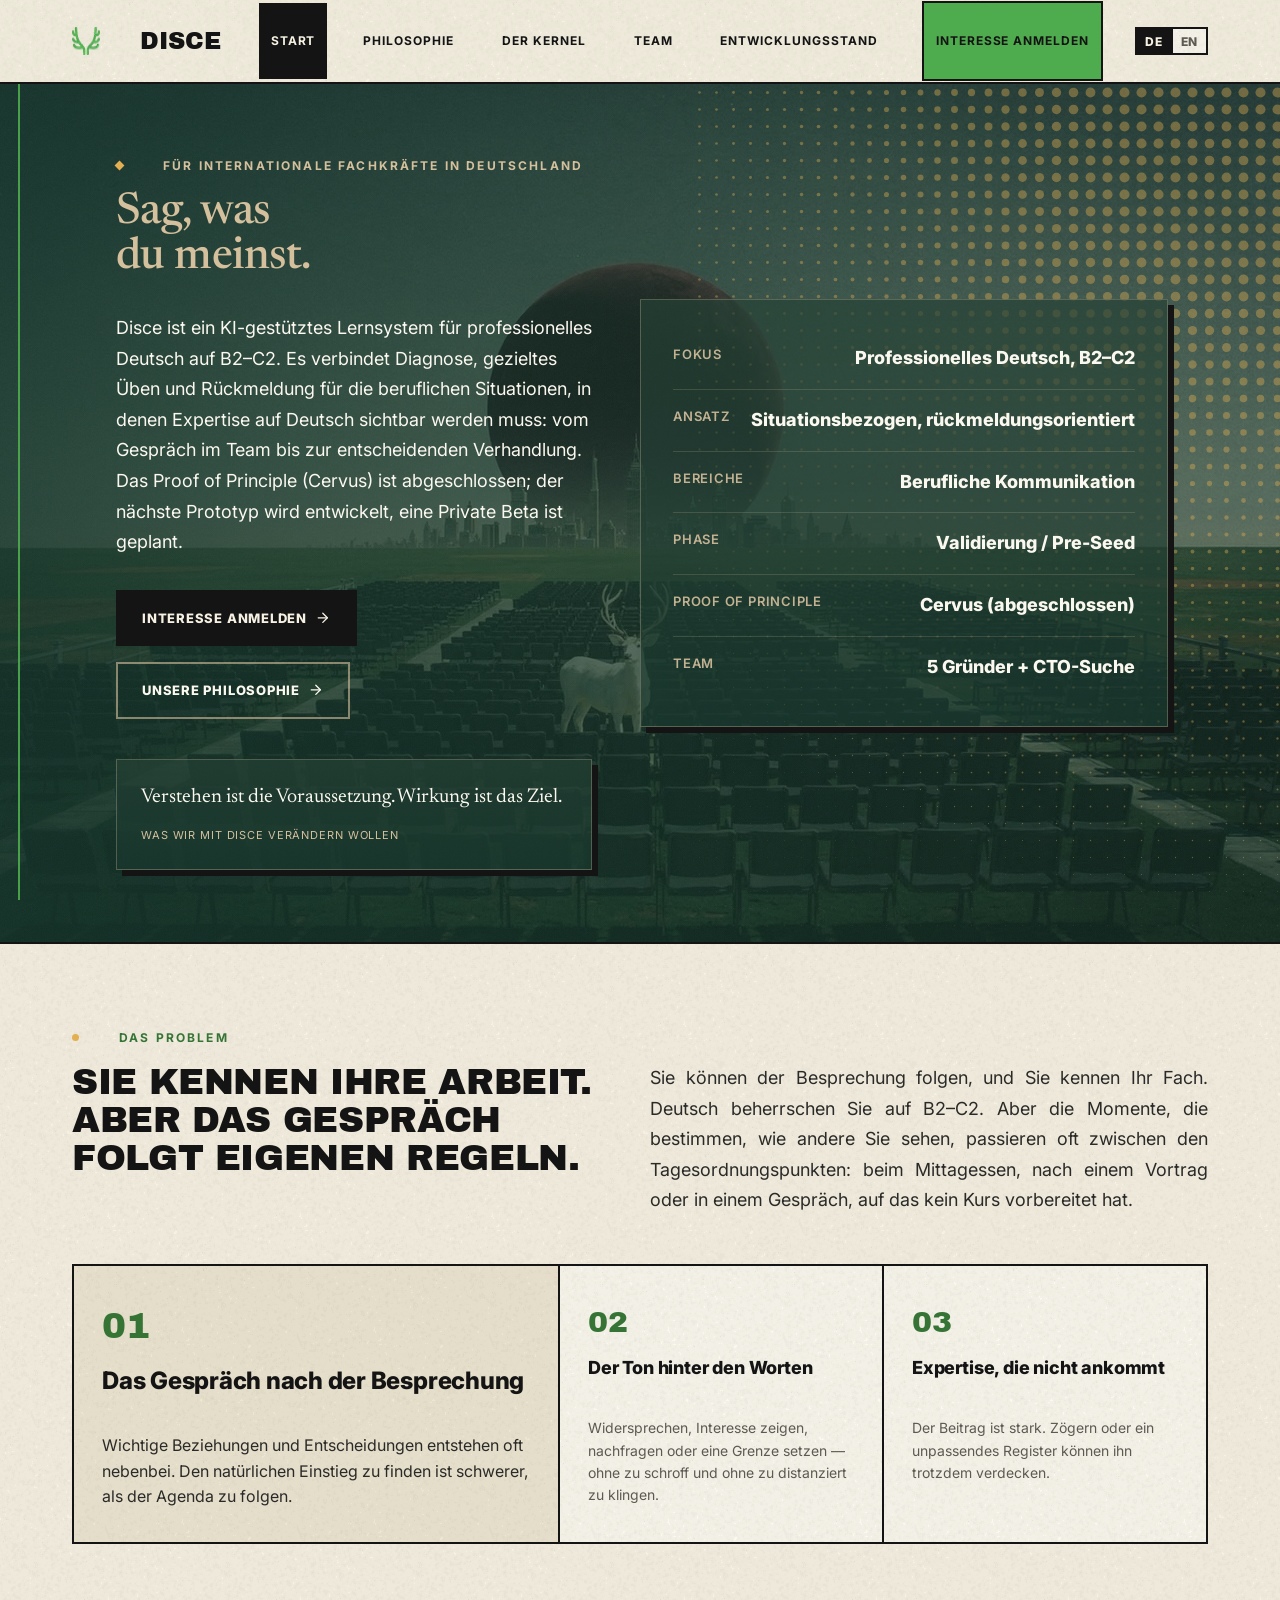
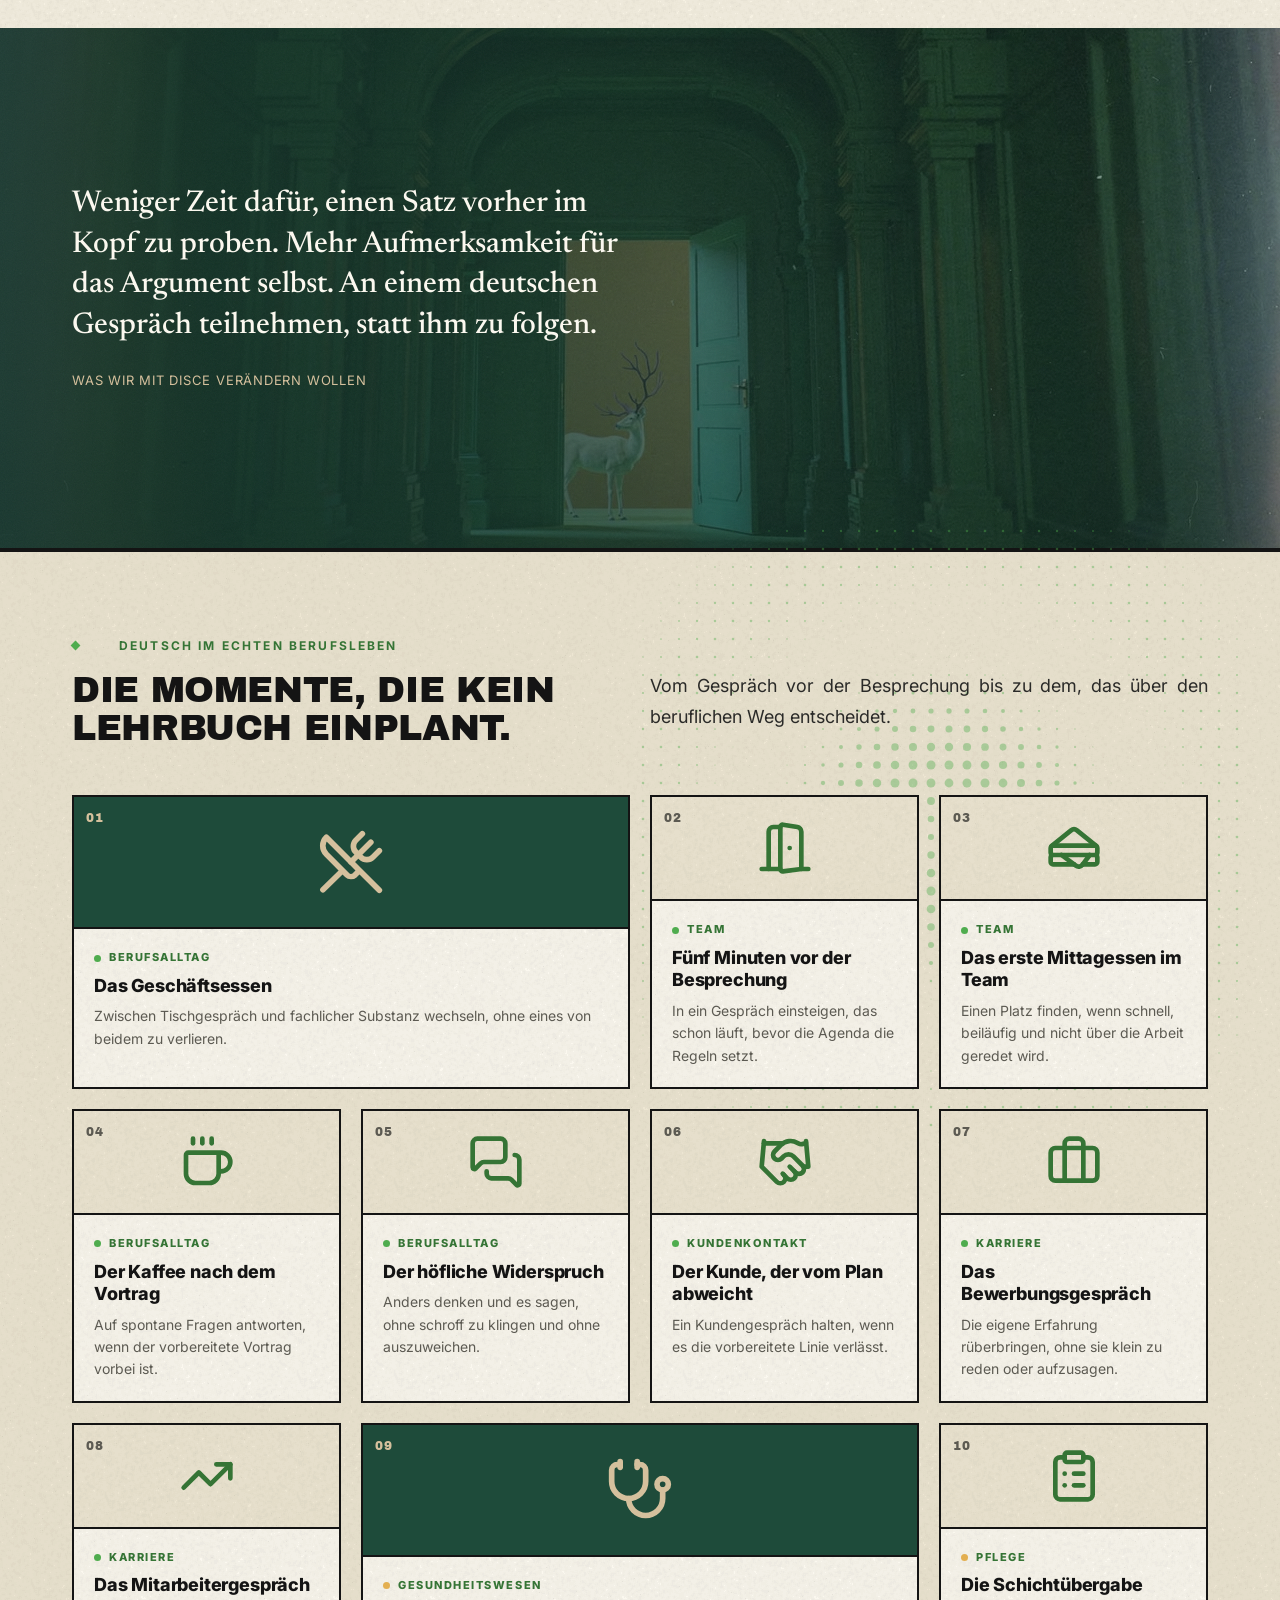
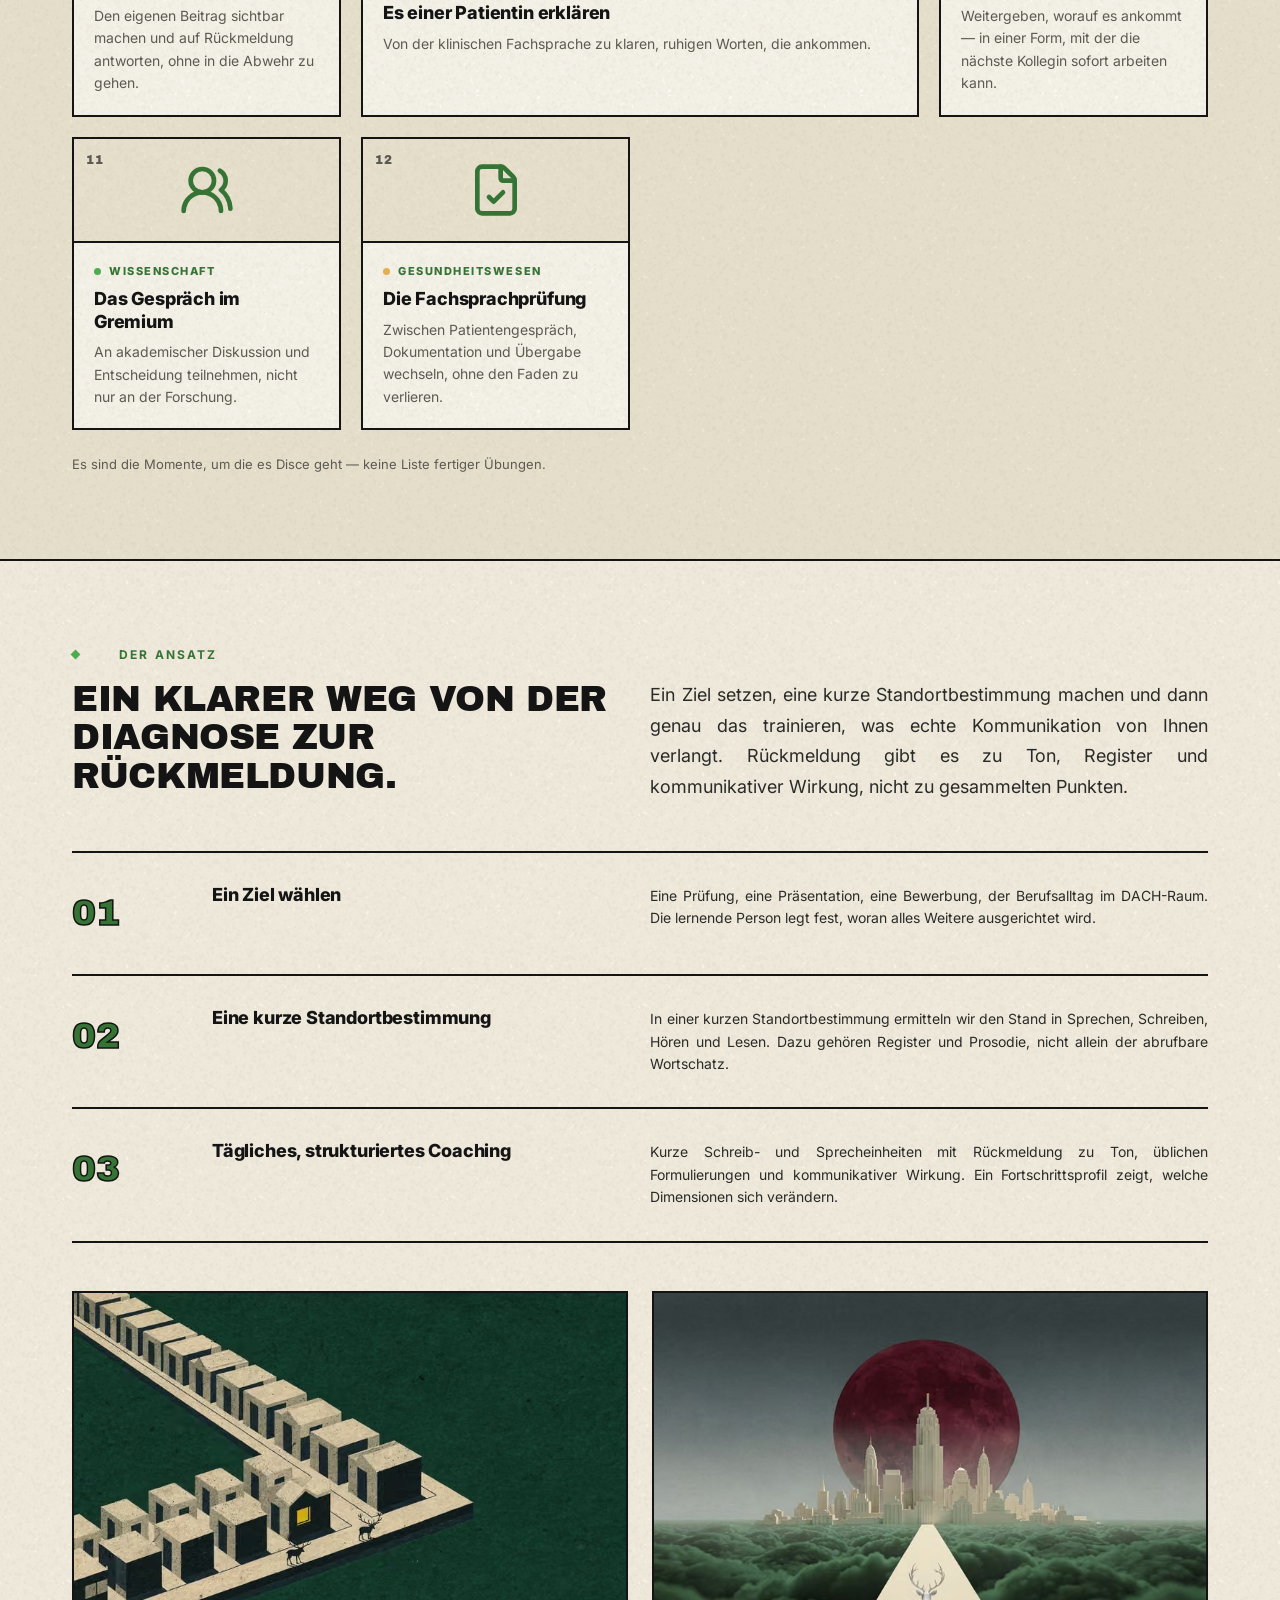
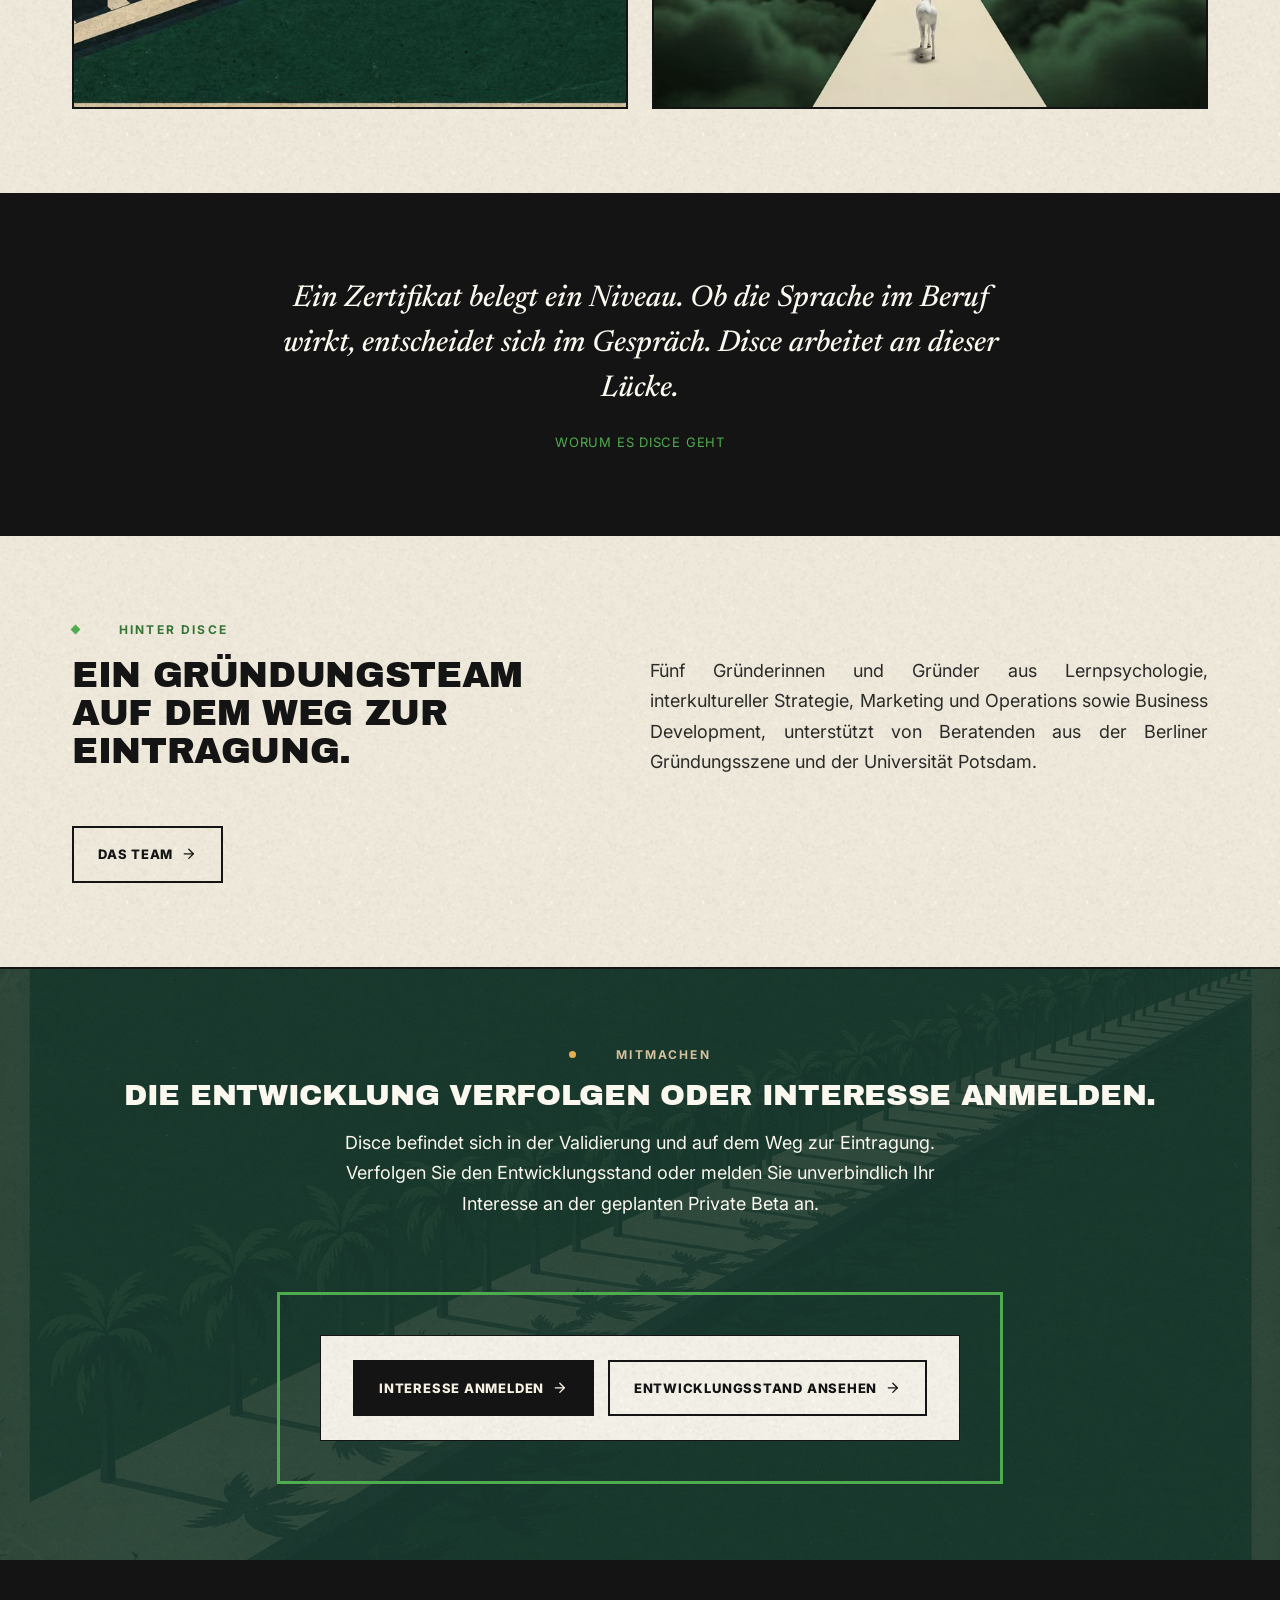
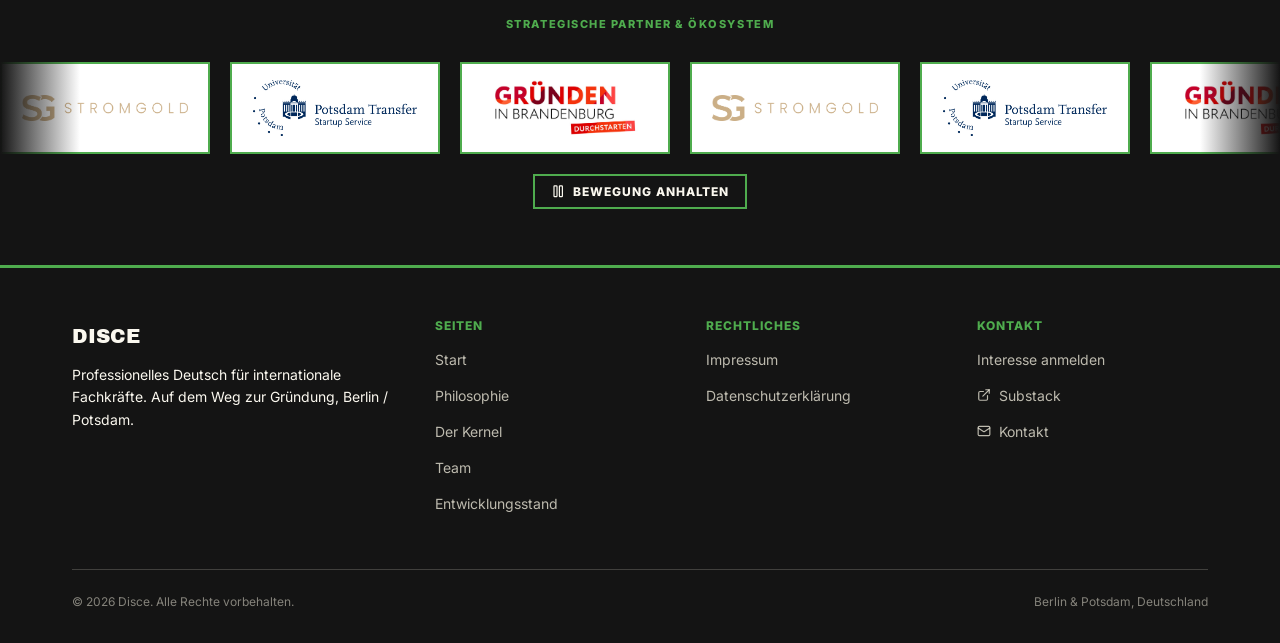
==== commit 76a0824f: "feat(site): rework the homepage use-case section Replace the audience-persona block with a scannable" ====
--- a/index.html
+++ b/index.html
@@ -155,28 +155,28 @@
 </section>
 
 <!-- ============================= PROBLEM ============================= -->
-<section>
+<section class="problem-section">
   <div class="wrap">
     <div class="section-head">
       <span class="eyebrow"><span data-lang="de">Das Problem</span><span data-lang="en">The Problem</span></span>
-      <h2><span data-lang="de">Sie sprechen Deutsch auf B2–C2-Niveau, und trotzdem fehlt etwas.</span><span data-lang="en">You speak German at B2–C2 level, but something is still missing.</span></h2>
-      <p class="lede"><span data-lang="de">Viele fortgeschrittene Lernende verstehen Deutsch gut. Im entscheidenden Moment fehlt die Präzision: das passende Register, die angemessene Höflichkeit, der Ton, der tatsächlich ankommt.</span><span data-lang="en">Many advanced learners understand German well. In the decisive moment, precision is what's missing: the right register, adequate politeness, the tone that actually lands.</span></p>
+      <h2><span data-lang="de">Sie kennen Ihre Arbeit. Aber das Gespräch folgt eigenen Regeln.</span><span data-lang="en">You know your work. But the conversation has its own rules.</span></h2>
+      <p class="lede"><span data-lang="de">Sie können der Besprechung folgen, und Sie kennen Ihr Fach. Deutsch beherrschen Sie auf B2–C2. Aber die Momente, die bestimmen, wie andere Sie sehen, passieren oft zwischen den Tagesordnungspunkten: beim Mittagessen, nach einem Vortrag oder in einem Gespräch, auf das kein Kurs vorbereitet hat.</span><span data-lang="en">You can follow the meeting, and you know your field. Your German is B2–C2. But the moments that shape how people see you often happen between the agenda items: over lunch, after a presentation, or in a conversation no course prepared you for.</span></p>
     </div>
     <div class="problem-grid">
       <div class="problem-card">
         <div class="num">01</div>
-        <h3><span data-lang="de">Verstehen, ohne zu sagen</span><span data-lang="en">Understanding without saying</span></h3>
-        <p><span data-lang="de">In Besprechungen, Seminaren oder Behördenterminen denken Lernende mehr, als sie tatsächlich sagen. Das Verstehen ist dem Ausdruck davongelaufen.</span><span data-lang="en">In meetings, seminars, or appointments with authorities, learners think more than they actually say. Comprehension has outpaced expression.</span></p>
+        <h3><span data-lang="de">Das Gespräch nach der Besprechung</span><span data-lang="en">The conversation after the meeting</span></h3>
+        <p><span data-lang="de">Wichtige Beziehungen und Entscheidungen entstehen oft nebenbei. Den natürlichen Einstieg zu finden ist schwerer, als der Agenda zu folgen.</span><span data-lang="en">Important relationships and decisions often take shape informally. Finding a natural way in is harder than following the agenda.</span></p>
       </div>
       <div class="problem-card">
         <div class="num">02</div>
-        <h3><span data-lang="de">Unsicherheit im Ton</span><span data-lang="en">Uncertainty of tone</span></h3>
-        <p><span data-lang="de">Klingt das zu direkt? Zu weich? Zu umgangssprachlich? Zu förmlich? Am Register, nicht am Wortschatz, kommen fortgeschrittene Lernende ins Stocken.</span><span data-lang="en">Does this sound too direct? Too soft? Too colloquial? Too formal? Register, not vocabulary, is where advanced learners stall.</span></p>
+        <h3><span data-lang="de">Der Ton hinter den Worten</span><span data-lang="en">The tone behind the words</span></h3>
+        <p><span data-lang="de">Widersprechen, Interesse zeigen, nachfragen oder eine Grenze setzen — ohne zu schroff und ohne zu distanziert zu klingen.</span><span data-lang="en">To disagree, show interest, ask for clarification, or set a boundary — without sounding too blunt or too distant.</span></p>
       </div>
       <div class="problem-card">
         <div class="num">03</div>
-        <h3><span data-lang="de">Kursfortschritt ≠ Fortschritt im Leben</span><span data-lang="en">Course progress ≠ life progress</span></h3>
-        <p><span data-lang="de">Zertifikate sammeln sich an, aber Präsentationen, Bewerbungen und Alltagsgespräche werden nicht leichter. Ein Niveau-Label allein sagt nichts darüber, ob Sie im entscheidenden Moment Wirkung erzielen.</span><span data-lang="en">Certificates accumulate, but presentations, applications, and everyday conversation don't get any easier. A level label alone says nothing about whether you actually land in the decisive moment.</span></p>
+        <h3><span data-lang="de">Expertise, die nicht ankommt</span><span data-lang="en">Expertise that doesn't come through</span></h3>
+        <p><span data-lang="de">Der Beitrag ist stark. Zögern oder ein unpassendes Register können ihn trotzdem verdecken.</span><span data-lang="en">The contribution is strong. Hesitation or an ill-fitting register can still obscure it.</span></p>
       </div>
     </div>
   </div>
@@ -201,27 +201,168 @@
 
 <div class="divider"></div>
 
-<!-- ============================= WHO IT'S FOR ============================= -->
+<!-- ============================= REAL-WORLD GERMAN ============================= -->
+<!-- Scene sprite: shared decorative glyphs for the gallery, from the vendored
+     Lucide subset (images/icons/lucide, ISC/MIT). Defined inline so the gallery
+     renders without JS; referenced by the cards via <use>. -->
+<svg class="scene-sprite" aria-hidden="true" focusable="false">
+  <symbol id="scene-dinner" viewBox="0 0 24 24"><path d="m16 2-2.3 2.3a3 3 0 0 0 0 4.2l1.8 1.8a3 3 0 0 0 4.2 0L22 8"/><path d="M15 15 3.3 3.3a4.2 4.2 0 0 0 0 6l7.3 7.3c.7.7 2 .7 2.8 0L15 15Zm0 0 7 7"/><path d="m2.1 21.8 6.4-6.3"/><path d="m19 5-7 7"/></symbol>
+  <symbol id="scene-before-meeting" viewBox="0 0 24 24"><path d="M10 21H2"/><path d="M10 3H7a2 2 0 00-2 2v16"/><path d="M14 12h.01"/><path d="M19 21V5a2 2 0 00-1.675-1.974l-6.163-1.013A1 1 0 0010 3v18a1 1 0 001.124.992z"/><path d="M22 21h-3"/></symbol>
+  <symbol id="scene-team-lunch" viewBox="0 0 24 24"><path d="m2.37 11.223 8.372-6.777a2 2 0 0 1 2.516 0l8.371 6.777"/><path d="M21 15a1 1 0 0 1 1 1v2a1 1 0 0 1-1 1h-5.25"/><path d="M3 15a1 1 0 0 0-1 1v2a1 1 0 0 0 1 1h9"/><path d="m6.67 15 6.13 4.6a2 2 0 0 0 2.8-.4l3.15-4.2"/><rect width="20" height="4" x="2" y="11" rx="1"/></symbol>
+  <symbol id="scene-coffee-talk" viewBox="0 0 24 24"><path d="M10 2v2"/><path d="M14 2v2"/><path d="M16 8a1 1 0 0 1 1 1v8a4 4 0 0 1-4 4H7a4 4 0 0 1-4-4V9a1 1 0 0 1 1-1h14a4 4 0 1 1 0 8h-1"/><path d="M6 2v2"/></symbol>
+  <symbol id="scene-disagreement" viewBox="0 0 24 24"><path d="M16 10a2 2 0 0 1-2 2H6.828a2 2 0 0 0-1.414.586l-2.202 2.202A.71.71 0 0 1 2 14.286V4a2 2 0 0 1 2-2h10a2 2 0 0 1 2 2z"/><path d="M20 9a2 2 0 0 1 2 2v10.286a.71.71 0 0 1-1.212.502l-2.202-2.202A2 2 0 0 0 17.172 19H10a2 2 0 0 1-2-2v-1"/></symbol>
+  <symbol id="scene-client-off-script" viewBox="0 0 24 24"><path d="m11 17 2 2a1 1 0 1 0 3-3"/><path d="m14 14 2.5 2.5a1 1 0 1 0 3-3l-3.88-3.88a3 3 0 0 0-4.24 0l-.88.88a1 1 0 1 1-3-3l2.81-2.81a5.79 5.79 0 0 1 7.06-.87l.47.28a2 2 0 0 0 1.42.25L21 4"/><path d="m21 3 1 11h-2"/><path d="M3 3 2 14l6.5 6.5a1 1 0 1 0 3-3"/><path d="M3 4h8"/></symbol>
+  <symbol id="scene-job-interview" viewBox="0 0 24 24"><path d="M16 20V4a2 2 0 0 0-2-2h-4a2 2 0 0 0-2 2v16"/><rect width="20" height="14" x="2" y="6" rx="2"/></symbol>
+  <symbol id="scene-review" viewBox="0 0 24 24"><path d="M16 7h6v6"/><path d="m22 7-8.5 8.5-5-5L2 17"/></symbol>
+  <symbol id="scene-patient" viewBox="0 0 24 24"><path d="M11 2v2"/><path d="M5 2v2"/><path d="M5 3H4a2 2 0 0 0-2 2v4a6 6 0 0 0 12 0V5a2 2 0 0 0-2-2h-1"/><path d="M8 15a6 6 0 0 0 12 0v-3"/><circle cx="20" cy="10" r="2"/></symbol>
+  <symbol id="scene-handover" viewBox="0 0 24 24"><rect width="8" height="4" x="8" y="2" rx="1" ry="1"/><path d="M16 4h2a2 2 0 0 1 2 2v14a2 2 0 0 1-2 2H6a2 2 0 0 1-2-2V6a2 2 0 0 1 2-2h2"/><path d="M12 11h4"/><path d="M12 16h4"/><path d="M8 11h.01"/><path d="M8 16h.01"/></symbol>
+  <symbol id="scene-committee" viewBox="0 0 24 24"><path d="M18 21a8 8 0 0 0-16 0"/><circle cx="10" cy="8" r="5"/><path d="M22 20c0-3.37-2-6.5-4-8a5 5 0 0 0-.45-8.3"/></symbol>
+  <symbol id="scene-fachsprach" viewBox="0 0 24 24"><path d="M6 22a2 2 0 0 1-2-2V4a2 2 0 0 1 2-2h8a2.4 2.4 0 0 1 1.704.706l3.588 3.588A2.4 2.4 0 0 1 20 8v12a2 2 0 0 1-2 2z"/><path d="M14 2v5a1 1 0 0 0 1 1h5"/><path d="m9 15 2 2 4-4"/></symbol>
+</svg>
+
 <section class="bg-sage has-focal">
   <div class="dot-field dot-field--focal" data-gen="dot-field" data-field="arena" data-seed="dot-arena" aria-hidden="true"></div>
   <div class="wrap">
     <div class="section-head">
-      <span class="eyebrow"><span data-lang="de">Für wen Disce gemacht ist</span><span data-lang="en">Who Disce Is For</span></span>
-      <h2><span data-lang="de">Sie sind fachlich kompetent. Die Sprache verstellt anderen den Blick darauf.</span><span data-lang="en">You are competent. The language is what keeps others from seeing it.</span></h2>
-      <p class="lede"><span data-lang="de">Disce ist professionelles Deutsch für internationale Fachkräfte, die im Beruf auf Deutsch überzeugen müssen: in Besprechungen, Präsentationen, Kundengesprächen und in Situationen, in denen es fachlich und sprachlich zugleich darauf ankommt. Dazu gehören Ärztinnen und Ärzte in Vorbereitung auf die Fachsprachprüfung ebenso wie Fachkräfte in Technik, Beratung, Finanzen, Verwaltung oder Wissenschaft.</span><span data-lang="en">Disce is professional German for international professionals who need to perform in German at work: in meetings, presentations, client conversations, and situations where expertise and language matter at once. That includes doctors preparing for the Fachsprachpr&uuml;fung as much as professionals in engineering, consulting, finance, administration, or research.</span></p>
-    </div>
-    <div class="persona-grid">
-      <div class="persona-card">
-        <div class="persona-icon"><span>01</span></div>
-        <h3><span data-lang="de">Beispiel: Ärztinnen und Ärzte in Vorbereitung auf die Fachsprachprüfung</span><span data-lang="en">Example: doctors preparing for the Fachsprachpr&uuml;fung</span></h3>
-        <p><span data-lang="de">Die Prüfung dauert sechzig Minuten: ein Gespräch mit einer Patientin, ein Arztbrief, eine Übergabe an eine Kollegin. Gefragt ist der sichere Wechsel zwischen Fachsprache und Umgangssprache unter Prüfungsbedingungen. Disce trainiert genau diese drei Situationen, mit Rückmeldung zum Register statt zu Vokabelzahlen.</span><span data-lang="en">The examination lasts sixty minutes: a conversation with a patient, an Arztbrief, a handover to a colleague. What is required is the confident shift between Fachsprache and everyday language under examination conditions. Disce trains those three situations directly, with feedback on register rather than vocabulary counts.</span></p>
-      </div>
-      <div class="persona-card">
-        <div class="persona-icon"><span>02</span></div>
-        <h3><span data-lang="de">Fachkräfte in Technik, Beratung, Finanzen oder Verwaltung</span><span data-lang="en">Professionals in engineering, consulting, finance, or administration</span></h3>
-        <p><span data-lang="de">Die Besprechung wechselt ins Deutsche, und die Entscheidungen fallen ohne Sie. Im Mitarbeitergespräch fällt das Wort Kommunikation, ohne dass gesagt wird, was sich ändern soll. Die Rolle mit Kundenkontakt geht an eine Kollegin. Disce trainiert Besprechungen, Präsentationen, Kundengespräche und Mitarbeitergespräche, im Vokabular Ihres eigenen Fachs.</span><span data-lang="en">The meeting switches to German and the decisions are made without you. The performance review mentions communication without saying what to change. The client-facing role goes to a colleague. Disce trains meetings, presentations, client conversations and performance reviews, in the vocabulary of your own field.</span></p>
-      </div>
-    </div>
+      <span class="eyebrow"><span data-lang="de">Deutsch im echten Berufsleben</span><span data-lang="en">Real-world German</span></span>
+      <h2><span data-lang="de">Die Momente, die kein Lehrbuch einplant.</span><span data-lang="en">The moments no textbook can schedule.</span></h2>
+      <p class="lede"><span data-lang="de">Vom Gespräch vor der Besprechung bis zu dem, das über den beruflichen Weg entscheidet.</span><span data-lang="en">From the conversation before the meeting to the one that changes your career.</span></p>
+    </div>
+    <div class="scene-gallery">
+      <article class="scene-card scene-card--wide scene-card--forest">
+        <div class="scene-plate" aria-hidden="true">
+          <svg class="scene-art" viewBox="0 0 24 24" focusable="false"><use href="#scene-dinner"></use></svg>
+          <span class="scene-index">01</span>
+        </div>
+        <div class="scene-body">
+          <span class="scene-tag"><span data-lang="de">Berufsalltag</span><span data-lang="en">Everyday work</span></span>
+          <h3 class="scene-title"><span data-lang="de">Das Geschäftsessen</span><span data-lang="en">The business dinner</span></h3>
+          <p class="scene-line"><span data-lang="de">Zwischen Tischgespräch und fachlicher Substanz wechseln, ohne eines von beidem zu verlieren.</span><span data-lang="en">Move between table talk and professional substance without losing either.</span></p>
+        </div>
+      </article>
+      <article class="scene-card">
+        <div class="scene-plate" aria-hidden="true">
+          <svg class="scene-art" viewBox="0 0 24 24" focusable="false"><use href="#scene-before-meeting"></use></svg>
+          <span class="scene-index">02</span>
+        </div>
+        <div class="scene-body">
+          <span class="scene-tag"><span data-lang="de">Team</span><span data-lang="en">Team</span></span>
+          <h3 class="scene-title"><span data-lang="de">Fünf Minuten vor der Besprechung</span><span data-lang="en">Five minutes before the meeting</span></h3>
+          <p class="scene-line"><span data-lang="de">In ein Gespräch einsteigen, das schon läuft, bevor die Agenda die Regeln setzt.</span><span data-lang="en">Join a conversation already in progress, before the agenda sets the rules.</span></p>
+        </div>
+      </article>
+      <article class="scene-card">
+        <div class="scene-plate" aria-hidden="true">
+          <svg class="scene-art" viewBox="0 0 24 24" focusable="false"><use href="#scene-team-lunch"></use></svg>
+          <span class="scene-index">03</span>
+        </div>
+        <div class="scene-body">
+          <span class="scene-tag"><span data-lang="de">Team</span><span data-lang="en">Team</span></span>
+          <h3 class="scene-title"><span data-lang="de">Das erste Mittagessen im Team</span><span data-lang="en">Your first team lunch</span></h3>
+          <p class="scene-line"><span data-lang="de">Einen Platz finden, wenn schnell, beiläufig und nicht über die Arbeit geredet wird.</span><span data-lang="en">Find your place when the talk is fast, casual, and not about work.</span></p>
+        </div>
+      </article>
+      <article class="scene-card">
+        <div class="scene-plate" aria-hidden="true">
+          <svg class="scene-art" viewBox="0 0 24 24" focusable="false"><use href="#scene-coffee-talk"></use></svg>
+          <span class="scene-index">04</span>
+        </div>
+        <div class="scene-body">
+          <span class="scene-tag"><span data-lang="de">Berufsalltag</span><span data-lang="en">Everyday work</span></span>
+          <h3 class="scene-title"><span data-lang="de">Der Kaffee nach dem Vortrag</span><span data-lang="en">The coffee after your presentation</span></h3>
+          <p class="scene-line"><span data-lang="de">Auf spontane Fragen antworten, wenn der vorbereitete Vortrag vorbei ist.</span><span data-lang="en">Answer spontaneous questions once the prepared talk is over.</span></p>
+        </div>
+      </article>
+      <article class="scene-card">
+        <div class="scene-plate" aria-hidden="true">
+          <svg class="scene-art" viewBox="0 0 24 24" focusable="false"><use href="#scene-disagreement"></use></svg>
+          <span class="scene-index">05</span>
+        </div>
+        <div class="scene-body">
+          <span class="scene-tag"><span data-lang="de">Berufsalltag</span><span data-lang="en">Everyday work</span></span>
+          <h3 class="scene-title"><span data-lang="de">Der höfliche Widerspruch</span><span data-lang="en">A polite disagreement</span></h3>
+          <p class="scene-line"><span data-lang="de">Anders denken und es sagen, ohne schroff zu klingen und ohne auszuweichen.</span><span data-lang="en">Hold a different view out loud, without sounding blunt and without dodging.</span></p>
+        </div>
+      </article>
+      <article class="scene-card">
+        <div class="scene-plate" aria-hidden="true">
+          <svg class="scene-art" viewBox="0 0 24 24" focusable="false"><use href="#scene-client-off-script"></use></svg>
+          <span class="scene-index">06</span>
+        </div>
+        <div class="scene-body">
+          <span class="scene-tag"><span data-lang="de">Kundenkontakt</span><span data-lang="en">Client work</span></span>
+          <h3 class="scene-title"><span data-lang="de">Der Kunde, der vom Plan abweicht</span><span data-lang="en">The client who goes off-script</span></h3>
+          <p class="scene-line"><span data-lang="de">Ein Kundengespräch halten, wenn es die vorbereitete Linie verlässt.</span><span data-lang="en">Steer a client conversation when it leaves the line you prepared.</span></p>
+        </div>
+      </article>
+      <article class="scene-card">
+        <div class="scene-plate" aria-hidden="true">
+          <svg class="scene-art" viewBox="0 0 24 24" focusable="false"><use href="#scene-job-interview"></use></svg>
+          <span class="scene-index">07</span>
+        </div>
+        <div class="scene-body">
+          <span class="scene-tag"><span data-lang="de">Karriere</span><span data-lang="en">Career</span></span>
+          <h3 class="scene-title"><span data-lang="de">Das Bewerbungsgespräch</span><span data-lang="en">The job interview</span></h3>
+          <p class="scene-line"><span data-lang="de">Die eigene Erfahrung rüberbringen, ohne sie klein zu reden oder aufzusagen.</span><span data-lang="en">Bring your experience across without underselling it or sounding rehearsed.</span></p>
+        </div>
+      </article>
+      <article class="scene-card">
+        <div class="scene-plate" aria-hidden="true">
+          <svg class="scene-art" viewBox="0 0 24 24" focusable="false"><use href="#scene-review"></use></svg>
+          <span class="scene-index">08</span>
+        </div>
+        <div class="scene-body">
+          <span class="scene-tag"><span data-lang="de">Karriere</span><span data-lang="en">Career</span></span>
+          <h3 class="scene-title"><span data-lang="de">Das Mitarbeitergespräch</span><span data-lang="en">The performance review</span></h3>
+          <p class="scene-line"><span data-lang="de">Den eigenen Beitrag sichtbar machen und auf Rückmeldung antworten, ohne in die Abwehr zu gehen.</span><span data-lang="en">Make your contribution visible, and respond to feedback without turning defensive.</span></p>
+        </div>
+      </article>
+      <article class="scene-card scene-card--wide scene-card--forest" data-context="healthcare">
+        <div class="scene-plate" aria-hidden="true">
+          <svg class="scene-art" viewBox="0 0 24 24" focusable="false"><use href="#scene-patient"></use></svg>
+          <span class="scene-index">09</span>
+        </div>
+        <div class="scene-body">
+          <span class="scene-tag"><span data-lang="de">Gesundheitswesen</span><span data-lang="en">Healthcare</span></span>
+          <h3 class="scene-title"><span data-lang="de">Es einer Patientin erklären</span><span data-lang="en">Explaining it to a patient</span></h3>
+          <p class="scene-line"><span data-lang="de">Von der klinischen Fachsprache zu klaren, ruhigen Worten, die ankommen.</span><span data-lang="en">Move from clinical language to clear, calm words a patient can take in.</span></p>
+        </div>
+      </article>
+      <article class="scene-card" data-context="healthcare">
+        <div class="scene-plate" aria-hidden="true">
+          <svg class="scene-art" viewBox="0 0 24 24" focusable="false"><use href="#scene-handover"></use></svg>
+          <span class="scene-index">10</span>
+        </div>
+        <div class="scene-body">
+          <span class="scene-tag"><span data-lang="de">Pflege</span><span data-lang="en">Nursing</span></span>
+          <h3 class="scene-title"><span data-lang="de">Die Schichtübergabe</span><span data-lang="en">The shift handover</span></h3>
+          <p class="scene-line"><span data-lang="de">Weitergeben, worauf es ankommt — in einer Form, mit der die nächste Kollegin sofort arbeiten kann.</span><span data-lang="en">Pass on what matters, in a form the next colleague can act on right away.</span></p>
+        </div>
+      </article>
+      <article class="scene-card">
+        <div class="scene-plate" aria-hidden="true">
+          <svg class="scene-art" viewBox="0 0 24 24" focusable="false"><use href="#scene-committee"></use></svg>
+          <span class="scene-index">11</span>
+        </div>
+        <div class="scene-body">
+          <span class="scene-tag"><span data-lang="de">Wissenschaft</span><span data-lang="en">Academia</span></span>
+          <h3 class="scene-title"><span data-lang="de">Das Gespräch im Gremium</span><span data-lang="en">The committee conversation</span></h3>
+          <p class="scene-line"><span data-lang="de">An akademischer Diskussion und Entscheidung teilnehmen, nicht nur an der Forschung.</span><span data-lang="en">Take part in academic discussion and decisions, not only in the research itself.</span></p>
+        </div>
+      </article>
+      <article class="scene-card" data-context="healthcare">
+        <div class="scene-plate" aria-hidden="true">
+          <svg class="scene-art" viewBox="0 0 24 24" focusable="false"><use href="#scene-fachsprach"></use></svg>
+          <span class="scene-index">12</span>
+        </div>
+        <div class="scene-body">
+          <span class="scene-tag"><span data-lang="de">Gesundheitswesen</span><span data-lang="en">Healthcare</span></span>
+          <h3 class="scene-title"><span data-lang="de">Die Fachsprachprüfung</span><span data-lang="en">The Fachsprachprüfung</span></h3>
+          <p class="scene-line"><span data-lang="de">Zwischen Patientengespräch, Dokumentation und Übergabe wechseln, ohne den Faden zu verlieren.</span><span data-lang="en">Move between patient conversation, documentation, and handover without losing the thread.</span></p>
+        </div>
+      </article>
+    </div>
+    <p class="scene-note"><span data-lang="de">Es sind die Momente, um die es Disce geht — keine Liste fertiger Übungen.</span><span data-lang="en">These are the moments Disce is built around — not a list of finished exercises.</span></p>
   </div>
 </section>
 
--- a/css/experimental.min.css
+++ b/css/experimental.min.css
@@ -1 +1 @@
-@font-face{font-family:'Archivo Black';font-style:normal;font-weight:400;font-display:swap;src:url('../fonts/archivo-black-400.subset.woff2') format('woff2');}@font-face{font-family:'Inter';font-style:normal;font-weight:400 800;font-display:swap;src:url('../fonts/inter-var.subset.woff2') format('woff2');}@font-face{font-family:'Newsreader';font-style:italic;font-weight:500;font-display:swap;src:url('../fonts/newsreader-italic-var.subset.woff2') format('woff2');}@font-face{font-family:'Newsreader';font-style:normal;font-weight:200 800;font-display:swap;src:url('../fonts/newsreader-roman-var.subset.woff2') format('woff2');}:root{--legacy-ink:#141414;--legacy-paper:#FBF8EF;--green-forest:#1E4B3A;--legacy-black:#000;--legacy-white:#FFFFFF;--legacy-white-20:rgba(255,255,255,0.2);--legacy-white-75:rgba(255,255,255,0.75);--legacy-cream-20:rgba(246,241,226,0.2);--legacy-cream-50:rgba(246,241,226,0.5);--legacy-cream-75:rgba(246,241,226,0.75);--legacy-cream-78:rgba(246,241,226,0.78);--legacy-green-neon-35:rgba(57,255,106,0.35);--ink-soft:#2A2A28;--cream:#F6F1E2;--cream-dim:#EDE6D2;--green:#4FAC4E;--green-dark:#357435;--green-neon:#39FF6A;--blush:#E7C9A6;--muted:#5C5A52;--line:#141414;--line-soft:rgba(20,20,20,0.16);--paper:#F7F1E3;--paper-2:#EEE8D6;--ink:#161210;--green-deep:#123329;--green-sage:#77816A;--parchment:#D5C09D;--bordeaux:#612E31;--ochre:#E3AF50;--grain-film:url("data:image/svg+xml,%3Csvg xmlns='http://www.w3.org/2000/svg' width='140' height='140'%3E%3Cfilter id='n'%3E%3CfeTurbulence type='fractalNoise' baseFrequency='0.9' numOctaves='2' stitchTiles='stitch'/%3E%3C/filter%3E%3Crect width='100%25' height='100%25' filter='url(%23n)'/%3E%3C/svg%3E");--grain-film-opacity:0.05;--grain-paper:url('../images/derived/paper-grain.webp');--grain-paper-size:192px 192px;--paper-grain:var(--grain-paper);--font-display:'Archivo Black','Inter',sans-serif;--font-body:'Inter',-apple-system,sans-serif;--font-italic:'Newsreader',Georgia,serif;--fs-100:11px;--fs-200:12px;--fs-300:13px;--fs-400:14px;--fs-500:16px;--fs-600:18px;--fs-700:20px;--fs-800:24px;--fs-900:30px;--fs-1000:36px;--fs-1100:44px;--sp-4:4px;--sp-8:8px;--sp-12:12px;--sp-16:16px;--sp-20:20px;--sp-24:24px;--sp-28:28px;--sp-32:32px;--sp-40:40px;--sp-44:44px;--sp-48:48px;--sp-52:52px;--sp-56:56px;--sp-60:60px;--sp-64:64px;--sp-72:72px;--sp-76:76px;--sp-84:84px;--sp-100:100px;--ease:cubic-bezier(0.2,0,0,1);--dur-fast:120ms;--dur-base:180ms;--dur-slow:260ms;--gen-cycle:26s;--maxw:1200px;}*{margin:0;padding:0;box-sizing:border-box;}html{scroll-behavior:smooth;}body{font-family:var(--font-body);color:var(--legacy-ink);background:var(--cream);line-height:1.6;font-size:var(--fs-500);-webkit-font-smoothing:antialiased;}.wrap{max-width:var(--maxw);margin:0 auto;padding:0 var(--sp-32);position:relative;}a{color:inherit;text-decoration:none;}img{max-width:100%;display:block;}[style*="var(--ink)"]{color:var(--legacy-ink) !important;}h1,h2,h3,h4{font-family:var(--font-display);font-weight:400;line-height:1.06;color:var(--legacy-ink);letter-spacing:-0.01em;text-transform:uppercase;}h3,h4{text-transform:none;font-family:var(--font-body);font-weight:800;}p{color:var(--ink-soft);}.eyebrow{display:inline-flex;align-items:center;gap:var(--sp-40);font-family:var(--font-body);font-size:var(--fs-200);font-weight:700;letter-spacing:0.18em;text-transform:uppercase;color:var(--green-dark);margin-bottom:var(--sp-16);max-width:100%;overflow-wrap:anywhere;}.eyebrow::before{content:'';width:7px;height:7px;background:var(--green);transform:rotate(45deg);display:inline-block;flex-shrink:0;}.bg-ink .eyebrow,.bg-forest .eyebrow{color:var(--green);}.bg-ink .eyebrow::before,.bg-forest .eyebrow::before{background:var(--green);}.lede{font-size:var(--fs-600);color:var(--reading-ink,var(--muted));max-width:620px;line-height:1.7;}body::before{content:'';position:fixed;top:0;bottom:0;left:18px;width:2px;background:var(--green);z-index:300;opacity:0.9;}@media (max-width: 700px){body::before{display:none;}}.site-header{position:sticky;top:0;z-index:500;background:var(--cream);border-bottom:2px solid var(--legacy-ink);}.nav{display:flex;align-items:center;justify-content:space-between;height:82px;}.brand{display:flex;align-items:center;gap:var(--sp-40);font-family:var(--font-display);font-size:var(--fs-800);color:var(--legacy-ink);text-transform:uppercase;}.brand .brand-mark{width:var(--sp-28);height:var(--sp-28);flex-shrink:0;}.brand picture{display:inline-flex;flex-shrink:0;}.nav-links{display:flex;align-items:center;gap:var(--sp-24);}.nav-links a{font-size:var(--fs-200);font-weight:700;letter-spacing:0.08em;text-transform:uppercase;color:var(--legacy-ink);padding:var(--sp-28) var(--sp-12);transition:background-color var(--dur-fast) var(--ease),color var(--dur-fast) var(--ease);}.nav-links a:hover,.nav-links a.active{background:var(--legacy-ink);color:var(--cream);}.nav-cta{background:var(--green) !important;color:var(--legacy-ink) !important;border:2px solid var(--legacy-ink);margin-left:8px;}.nav-cta:hover{background:var(--legacy-ink) !important;color:var(--green) !important;}.nav-toggle{display:none;background:none;border:2px solid var(--legacy-ink);padding:var(--sp-12) var(--sp-16);font-size:var(--fs-700);color:var(--legacy-ink);cursor:pointer;}@media (max-width: 1179px){.nav-links{position:fixed;top:82px;left:0;right:0;background:var(--cream);background-image:var(--paper-grain);background-repeat:repeat;background-size:var(--grain-paper-size);flex-direction:column;align-items:stretch;gap:0;border-bottom:2px solid var(--legacy-ink);max-height:0;overflow:hidden;transition:max-height var(--dur-slow) var(--ease);}.nav-links.open{max-height:560px;}.nav-links a{padding:var(--sp-16) var(--sp-32);border-bottom:1px solid var(--line-soft);}.nav-links .nav-cta{margin:16px 32px;text-align:center;}.nav-toggle{display:block;}}.hero{position:relative;padding:0;background-color:var(--green-deep);border-bottom:2px solid var(--legacy-ink);overflow:hidden;isolation:isolate;}.hero-bg{position:absolute;inset:0;z-index:0;display:block;background-image:url("[data-uri]");background-size:cover;background-position:50% 45%;}.hero-bg img{width:100%;height:100%;object-fit:cover;object-position:50% 45%;display:block;}.hero::before{content:'';position:absolute;inset:0;z-index:1;pointer-events:none;background:linear-gradient(90deg,rgba(18,51,41,0.80) 0%,rgba(18,51,41,0.58) 48%,rgba(18,51,41,0.34) 100%),linear-gradient(180deg,rgba(18,51,41,0.16) 0%,rgba(18,51,41,0.42) 100%);}.hero::after{content:'';position:absolute;inset:0;z-index:2;background-image:var(--grain-film);opacity:var(--grain-film-opacity);pointer-events:none;}.hero-map-bg{display:none;}.hero-grid{position:relative;z-index:3;display:grid;grid-template-columns:1fr 1fr;gap:0;align-items:stretch;min-height:560px;}.hero-grid > div:first-child{padding:var(--sp-72) var(--sp-48) var(--sp-72) var(--sp-44);display:flex;flex-direction:column;justify-content:center;position:relative;}.hero h1{font-family:'Newsreader',Georgia,serif;font-weight:500;font-size:var(--fs-1100);text-transform:none;letter-spacing:-0.012em;line-height:1.02;color:var(--parchment);margin-bottom:var(--sp-24);max-width:560px;}.hero .pronunciation{display:none;}.hero .eyebrow{color:var(--parchment);}.hero .eyebrow::before{background:var(--ochre);}.hero .lede{color:var(--legacy-paper);}.hero-actions{display:flex;gap:var(--sp-16);margin-top:var(--sp-32);flex-wrap:wrap;}.btn-primary,.btn-secondary{display:inline-block;padding:var(--sp-16) var(--sp-24);font-size:var(--fs-300);font-weight:800;letter-spacing:0.06em;text-transform:uppercase;transition:background-color var(--dur-fast) var(--ease),color var(--dur-fast) var(--ease),border-color var(--dur-fast) var(--ease);border:2px solid var(--legacy-ink);}.btn-primary{background:var(--legacy-ink);color:var(--cream);}.btn-primary:hover{background:var(--green);color:var(--legacy-ink);border-color:var(--legacy-ink);}.btn-secondary{background:transparent;color:var(--legacy-ink);}.btn-secondary:hover{background:var(--legacy-ink);color:var(--cream);}.hero .btn-primary:hover{background:var(--parchment);color:var(--legacy-ink);}.hero .btn-secondary{color:var(--legacy-paper);border-color:rgba(213,192,157,0.6);}.hero .btn-secondary:hover{background:var(--legacy-paper);color:var(--legacy-ink);}.icon-sprite{position:absolute;width:0;height:0;overflow:hidden;}.icon{display:inline-block;width:1em;height:1em;flex:none;vertical-align:-0.125em;fill:none;stroke:currentColor;stroke-width:2;stroke-linecap:round;stroke-linejoin:round;}.btn-primary > .icon,.btn-secondary > .icon{width:1.2em;height:1.2em;margin-left:var(--sp-8);vertical-align:-0.2em;}.btn-primary > .icon--lead,.btn-secondary > .icon--lead{margin-left:0;margin-right:var(--sp-8);}.ticker-toggle-text .icon{width:1.2em;height:1.2em;margin-right:var(--sp-8);vertical-align:-0.2em;}.footer-col a .icon{margin-right:var(--sp-8);}.status-fact-value .icon{margin-right:var(--sp-8);color:var(--green-dark);}.nav-toggle .icon{display:block;}.nav-toggle .nav-toggle-close{display:none;}.nav-toggle[aria-expanded="true"] .nav-toggle-open{display:none;}.nav-toggle[aria-expanded="true"] .nav-toggle-close{display:block;}.hero .glass-card{position:relative;border-radius:0;border:1px solid rgba(213,192,157,0.30);background:linear-gradient(180deg,rgba(213,192,157,0.07),rgba(213,192,157,0.03)),rgba(18,51,41,0.66);box-shadow:6px 6px 0 var(--legacy-ink);color:var(--legacy-paper);}.hero .hero-panel{position:relative;align-self:center;margin:var(--sp-40) var(--sp-40) var(--sp-40) 0;padding:var(--sp-28) var(--sp-32);background:linear-gradient(180deg,rgba(213,192,157,0.07),rgba(213,192,157,0.03)),rgba(18,51,41,0.66);border:1px solid rgba(213,192,157,0.30);box-shadow:6px 6px 0 var(--legacy-ink);overflow:hidden;}.hero .hero-panel .stat-row{position:relative;z-index:1;display:flex;justify-content:space-between;padding:var(--sp-16) 0;border-bottom:1px solid rgba(213,192,157,0.18);font-size:var(--fs-600);}.hero .hero-panel .stat-row:last-child{border-bottom:none;}.hero .hero-panel .stat-label{color:rgba(213,192,157,0.9);font-weight:600;text-transform:uppercase;font-size:var(--fs-300);letter-spacing:0.06em;}.hero .hero-panel .stat-value{font-weight:800;color:var(--legacy-paper);text-align:right;}.hero .glass-testimonial{margin-top:var(--sp-40);max-width:480px;padding:var(--sp-24);}.hero .glass-testimonial blockquote{font-family:'Newsreader',Georgia,serif;font-size:var(--fs-700);line-height:1.35;color:var(--legacy-paper);}.hero .glass-testimonial figcaption{margin-top:var(--sp-16);font-size:var(--fs-100);letter-spacing:0.08em;text-transform:uppercase;color:var(--parchment);}@media (max-width: 900px){.hero-grid{grid-template-columns:1fr;min-height:0;}.hero{--hero-band:340px;background-color:var(--green-forest);}.hero::before{display:none;}.hero-bg{height:var(--hero-band);bottom:auto;}.hero-grid{padding-top:var(--hero-band);}.hero-grid > div:first-child{padding:var(--sp-56) var(--sp-32);}.hero .hero-panel{margin:var(--sp-16) var(--sp-32) var(--sp-8);border-left:1px solid rgba(213,192,157,0.30);}.hero .glass-testimonial{max-width:none;margin:var(--sp-24) 0 var(--sp-40);}.hero h1{font-size:var(--fs-900);}}section{padding:var(--sp-84) 0;}section.tight{padding:var(--sp-56) 0;}.section-head{max-width:680px;margin-bottom:var(--sp-48);}.section-head h2{font-size:var(--fs-1000);margin-bottom:var(--sp-16);}body:not(.page-kernel) .section-head{display:grid;grid-template-columns:100px minmax(0,1fr) minmax(0,1.4fr);grid-template-areas:"eyebrow eyebrow ." "title   title   lede";column-gap:var(--sp-40);align-items:start;max-width:none;}body:not(.page-kernel) .section-head .eyebrow{grid-area:eyebrow;}body:not(.page-kernel) .section-head h2{grid-area:title;margin-bottom:0;}body:not(.page-kernel) .section-head .lede{grid-area:lede;margin-bottom:0;max-width:none;}body:not(.page-kernel) .section-head:not(:has(.lede)){grid-template-columns:1fr;grid-template-areas:"eyebrow" "title";}@media (max-width: 900px){body:not(.page-kernel) .section-head{grid-template-columns:1fr;grid-template-areas:"eyebrow" "title" "lede";row-gap:var(--sp-16);}}@media (max-width: 640px){.section-head h2{font-size:var(--fs-900);}}.divider{height:2px;background:var(--legacy-ink);}.bg-sage{background:var(--cream-dim);border-top:2px solid var(--legacy-ink);border-bottom:2px solid var(--legacy-ink);}.bg-forest,.bg-ink{background:var(--legacy-ink);color:var(--legacy-paper);position:relative;}.bg-forest h2,.bg-forest h3,.bg-forest h4,.bg-ink h2,.bg-ink h3,.bg-ink h4{color:var(--legacy-paper);}.bg-forest p,.bg-ink p{color:var(--legacy-cream-78);}.bg-forest .lede,.bg-ink .lede{color:var(--legacy-cream-78);}.bg-forest::before,.bg-ink::before{content:'';position:absolute;top:0;left:0;right:0;height:var(--sp-100);background-image:url('../images/halftone-banner-green.png');background-size:cover;background-repeat:no-repeat;opacity:0.9;}.no-halftone::before{content:none;}.section-head:has(+ .problem-grid) .eyebrow::before{width:7px;height:7px;border-radius:50%;background:var(--ochre);transform:none;}.problem-grid{display:grid;grid-template-columns:1.5fr 1fr 1fr;gap:0;margin-top:var(--sp-40);border-top:2px solid var(--legacy-ink);border-left:2px solid var(--legacy-ink);}.problem-card{background:var(--legacy-paper);border-right:2px solid var(--legacy-ink);border-bottom:2px solid var(--legacy-ink);padding:var(--sp-32) var(--sp-28);}.problem-card .num{font-family:var(--font-display);font-size:var(--fs-900);color:var(--green-dark);margin-bottom:var(--sp-12);}.problem-card h3{font-size:var(--fs-600);margin-bottom:var(--sp-40);text-transform:none;}.problem-card p{color:var(--muted);font-size:var(--fs-400);}.problem-card:first-child{background:var(--cream-dim);}.problem-card:first-child .num{font-size:var(--fs-1000);}.problem-card:first-child h3{font-size:var(--fs-800);}.problem-card:first-child p{font-size:var(--fs-500);color:var(--ink-soft);}@media (max-width: 900px){.problem-grid{grid-template-columns:1fr;}}.persona-grid{display:grid;grid-template-columns:repeat(2,1fr);gap:var(--sp-24);}.persona-card{background:var(--legacy-paper);border:2px solid var(--legacy-ink);padding:var(--sp-32) var(--sp-28);position:relative;transition:transform var(--dur-fast) var(--ease),box-shadow var(--dur-fast) var(--ease);}.persona-card:hover{transform:translate(-3px,-3px);box-shadow:5px 5px 0 var(--legacy-ink);}.persona-icon{width:42px;height:42px;background:var(--green);border:2px solid var(--legacy-ink);transform:rotate(45deg);display:flex;align-items:center;justify-content:center;margin-bottom:var(--sp-24);font-size:var(--fs-500);}.persona-icon span{transform:rotate(-45deg);display:block;}.persona-card h3{font-size:var(--fs-600);margin-bottom:var(--sp-40);text-transform:none;}.persona-card p{color:var(--muted);font-size:var(--fs-400);}@media (max-width: 900px){.persona-grid{grid-template-columns:1fr;}}.process-list{display:grid;margin-top:var(--sp-40);border-top:2px solid var(--legacy-ink);}.process-item{display:grid;grid-template-columns:110px 1fr;gap:var(--sp-24);padding:var(--sp-32) 0;border-bottom:2px solid var(--legacy-ink);align-items:start;}.process-item .step-num{font-family:var(--font-display);font-size:var(--fs-1000);color:var(--green-dark);-webkit-text-stroke:1.5px var(--legacy-ink);}.process-item h3{font-size:var(--fs-600);margin-bottom:var(--sp-40);text-transform:none;}.process-item p{color:var(--reading-ink,var(--muted));font-size:var(--fs-400);max-width:600px;}body:not(.page-kernel) .process-item{grid-template-columns:100px minmax(0,1fr) minmax(0,1.4fr);column-gap:var(--sp-40);}body:not(.page-kernel) .process-item > div:not(.step-num){display:contents;}body:not(.page-kernel) .process-item h3{grid-column:2;margin-bottom:0;}body:not(.page-kernel) .process-item p{grid-column:3;max-width:none;}@media (max-width: 760px){body:not(.page-kernel) .process-item{grid-template-columns:1fr;row-gap:var(--sp-16);}body:not(.page-kernel) .process-item h3,body:not(.page-kernel) .process-item p{grid-column:1;}}.lede,.prose p,.process-item p,.problem-card p,.persona-card p,.team-member-body p{text-align:justify;hyphens:auto;-webkit-hyphens:auto;}.hero .lede{text-align:left;}.cta-band .lede{text-align:center;}.process-period{font-weight:400;color:var(--muted);font-size:var(--fs-400);}.legal-lang-note{margin-top:var(--sp-16);}@media (max-width: 640px){.process-item{grid-template-columns:1fr;gap:var(--sp-40);}}.media-card-grid{display:grid;grid-template-columns:repeat(2,1fr);gap:var(--sp-24);margin-top:var(--sp-48);}.media-card{margin:0;background:var(--legacy-paper);border:2px solid var(--legacy-ink);overflow:hidden;}.media-card img{display:block;width:100%;height:auto;aspect-ratio:4 / 3;object-fit:cover;}@media (max-width: 700px){.media-card-grid{grid-template-columns:1fr;}}.band{padding:0;border-bottom:2px solid var(--legacy-ink);background:var(--green-deep);}.band picture,.band img{display:block;width:100%;height:auto;}.band{position:relative;}.band-card{position:absolute;bottom:var(--sp-40);width:420px;max-width:calc(100% - var(--sp-64));background:var(--paper);border:2px solid var(--ink);box-shadow:6px 6px 0 var(--legacy-ink);padding:var(--sp-24) var(--sp-28);z-index:2;}.band-card--left{left:var(--sp-40);}.band-card--right{right:var(--sp-40);}.band-card .eyebrow::before{width:7px;height:7px;border-radius:50%;background:var(--ochre);transform:none;}.band-card-line{font-family:var(--font-display);font-size:var(--fs-700);line-height:1.25;color:var(--ink);margin:0;}@media (max-width: 900px){.band-card{position:static;width:auto;max-width:none;box-shadow:none;border:0;border-top:2px solid var(--ink);padding:var(--sp-24) var(--sp-32);}.band-card--left,.band-card--right{left:auto;right:auto;}}.band--text{padding:var(--sp-40) var(--sp-32);}.band--text .band-card{position:static;width:auto;max-width:720px;margin:0 auto;box-shadow:none;}.principles-grid{display:grid;grid-template-columns:repeat(2,1fr);gap:var(--sp-16);background:var(--legacy-ink);margin-top:var(--sp-40);border:2px solid var(--legacy-ink);}.principle{background:var(--legacy-ink);padding:var(--sp-32) var(--sp-28);}.principle .roman{font-family:var(--font-display);font-size:var(--fs-700);color:var(--green);margin-bottom:var(--sp-12);display:block;}.principle h3{font-size:var(--fs-500);margin-bottom:var(--sp-40);color:var(--legacy-paper);text-transform:none;}.principle p{font-size:var(--fs-400);}@media (max-width: 760px){.principles-grid{grid-template-columns:1fr;}}.pull-quote{max-width:760px;margin:0 auto;text-align:center;position:relative;z-index:1;}.pull-quote blockquote{font-family:var(--font-italic);font-style:italic;font-size:var(--fs-900);line-height:1.5;color:var(--legacy-paper);font-weight:500;}.pull-quote cite{display:block;margin-top:var(--sp-20);font-style:normal;font-size:var(--fs-300);letter-spacing:0.06em;text-transform:uppercase;color:var(--green);}.bg-forest .pull-quote blockquote,.bg-ink .pull-quote blockquote{color:var(--legacy-paper);}.team-grid{display:grid;grid-template-columns:repeat(3,1fr);gap:var(--sp-16);background:var(--legacy-ink);border:2px solid var(--legacy-ink);}.team-card{background:var(--legacy-paper);}.team-card .portrait{width:100%;aspect-ratio:5/6;object-fit:cover;background:var(--cream-dim);filter:grayscale(100%) contrast(1.05);}.team-card .team-body{padding:var(--sp-24) var(--sp-24) var(--sp-24);border-top:2px solid var(--legacy-ink);}.team-card h2,.team-card h3{font-size:var(--fs-600);margin-bottom:var(--sp-16);text-transform:none;font-family:var(--font-body);font-weight:800;}.team-card .role{font-size:var(--fs-100);color:var(--green-dark);font-weight:800;letter-spacing:0.05em;text-transform:uppercase;margin-bottom:var(--sp-16);display:block;}.team-card p{font-size:var(--fs-300);color:var(--muted);}@media (max-width: 900px){.team-grid{grid-template-columns:repeat(2,1fr);}}@media (max-width: 600px){.team-grid{grid-template-columns:1fr;}}.advisor-list{margin-top:var(--sp-52);border-top:2px solid var(--legacy-ink);padding-top:36px;}.advisor-row{display:grid;grid-template-columns:260px 1fr;gap:var(--sp-24);padding:var(--sp-16) 0;border-bottom:1.5px solid var(--line-soft);}.advisor-row .advisor-name{font-weight:800;color:var(--legacy-ink);}.advisor-row .advisor-role{font-size:var(--fs-400);color:var(--reading-ink,var(--muted));}@media (max-width: 640px){.advisor-row{grid-template-columns:1fr;gap:var(--sp-16);}}.team-roster{display:grid;margin-top:var(--sp-40);border-top:2px solid var(--legacy-ink);}.team-member{display:grid;grid-template-columns:120px 1fr;gap:var(--sp-24);padding:var(--sp-32) 0;border-bottom:2px solid var(--legacy-ink);align-items:start;}.team-member-mark{font-family:var(--font-display);font-size:var(--fs-900);line-height:1;color:var(--green-dark);-webkit-text-stroke:1.5px var(--legacy-ink);}.team-member-body h3{font-size:var(--fs-600);margin-bottom:var(--sp-12);text-transform:none;}.team-member-role{display:block;font-size:var(--fs-100);font-weight:800;letter-spacing:0.06em;text-transform:uppercase;color:var(--green-dark);margin-bottom:var(--sp-16);}.team-member-body p{color:var(--reading-ink,var(--muted));font-size:var(--fs-400);max-width:720px;}@media (max-width: 640px){.team-member{grid-template-columns:1fr;gap:var(--sp-16);}}.status-banner{display:flex;align-items:center;gap:var(--sp-16);background:var(--blush);border:2px solid var(--legacy-ink);color:var(--legacy-ink);padding:var(--sp-16) var(--sp-24);font-size:var(--fs-400);margin-bottom:var(--sp-44);}.status-banner strong{color:var(--legacy-ink);}.status-ledger{display:grid;grid-template-columns:minmax(0,1fr) minmax(0,2.4fr);border:2px solid var(--legacy-ink);background:var(--legacy-paper);}.status-anchor{position:relative;display:flex;flex-direction:column;justify-content:center;gap:var(--sp-8);min-width:0;padding:var(--sp-28) var(--sp-24);background:var(--paper-2);border-right:2px solid var(--legacy-ink);}.status-anchor::before{content:'';position:absolute;top:var(--sp-16);right:var(--sp-16);width:8px;height:8px;border-radius:50%;background:var(--ochre);}.status-anchor-value{font-family:var(--font-display);font-size:var(--fs-800);line-height:1.1;color:var(--legacy-ink);overflow-wrap:break-word;}.status-anchor-label,.status-fact-label{font-size:var(--fs-100);font-weight:800;letter-spacing:0.08em;text-transform:uppercase;color:var(--muted);}.status-facts{display:grid;grid-template-columns:repeat(3,minmax(0,1fr));}.status-fact{min-width:0;padding:var(--sp-28) var(--sp-24);border-left:1px solid var(--line-soft);}.status-fact:first-child{border-left:0;}.status-fact-value{font-family:var(--font-display);font-size:var(--fs-700);line-height:1.15;color:var(--legacy-ink);overflow-wrap:break-word;}.status-fact-label{display:block;margin-top:var(--sp-8);}@media (max-width: 900px){.status-ledger{grid-template-columns:1fr;}.status-anchor{border-right:0;border-bottom:2px solid var(--legacy-ink);}.status-facts{grid-template-columns:repeat(3,minmax(0,1fr));}.status-fact{border-left:1px solid var(--line-soft);border-top:0;}.status-fact:first-child{border-left:0;}}@media (max-width: 620px){.status-facts{grid-template-columns:1fr;}.status-fact{border-left:0;border-top:1px solid var(--line-soft);}.status-fact:first-child{border-top:0;}}.status-projects{padding-top:var(--sp-56);--project-field-bleed:var(--sp-32);--project-field-fade:480ms;--project-text-fade:260ms;--project-visual-fade:480ms;--project-visual-green:0.23;--project-visual-green-mark:0.18;}.project-spine{position:relative;isolation:isolate;margin-top:var(--sp-40);}.project-spine::before{content:'';position:absolute;top:0;left:calc(-1 * var(--project-field-bleed));right:calc(-1 * var(--project-field-bleed));z-index:2;height:2px;background:var(--legacy-ink);pointer-events:none;}.project-spine-tree{position:absolute;inset:0 calc(-1 * var(--project-field-bleed));z-index:0;overflow:hidden;pointer-events:none;}.project-spine-tree img{position:absolute;inset:0;display:block;width:100%;height:100%;object-fit:contain;object-position:50% 50%;opacity:0.055;}@media (min-width: 1200px){.project-spine-tree img{transform:scale(1.55);transform-origin:40% 50%;}}.project-entry{position:relative;z-index:1;isolation:isolate;display:grid;grid-template-columns:200px minmax(0,1fr);grid-template-areas:"meta name" "meta body";column-gap:var(--sp-32);row-gap:var(--sp-12);margin:0 calc(-1 * var(--project-field-bleed));padding:var(--sp-32) var(--project-field-bleed);overflow:hidden;}.project-meta{grid-area:meta;display:flex;flex-direction:column;align-items:flex-start;gap:var(--sp-12);}.project-name{grid-area:name;font-size:var(--fs-700);text-transform:none;margin:0;}.project-body{grid-area:body;min-width:0;}.project-period{display:block;font-size:var(--fs-200);font-weight:800;letter-spacing:0.08em;text-transform:uppercase;color:var(--green-dark);}.project-summary{font-size:var(--fs-500);color:var(--ink-soft);max-width:680px;}.project-detail p{font-size:var(--fs-400);color:var(--muted);max-width:680px;border-top:1px solid var(--line-soft);margin-top:var(--sp-16);padding-top:var(--sp-16);}.project-entry.is-spotlight{background:transparent;padding-top:var(--sp-48);padding-bottom:var(--sp-48);}.project-entry.is-spotlight h3{color:var(--legacy-paper);font-size:var(--fs-800);}.project-entry.is-spotlight .project-summary{color:var(--legacy-cream-78);}.project-entry.is-spotlight .project-detail p{color:var(--legacy-cream-75);border-top-color:rgba(213,192,157,0.28);}.project-entry.is-spotlight .project-period{color:var(--parchment);}.project-entry.is-spotlight .status-tag.progress{color:var(--parchment);}.kernel-ouroboros{width:100%;max-width:560px;aspect-ratio:1 / 1;background:transparent;border:0;border-radius:0;box-shadow:none;overflow:visible;position:relative;z-index:1;right:calc(-1 * var(--sp-40));bottom:calc(-1 * var(--sp-56));pointer-events:none;}.kernel-ouroboros img{position:absolute;inset:0;display:block;width:100%;height:100%;object-fit:contain;opacity:0;transition:opacity var(--project-visual-fade) var(--ease);}.project-entry.is-spotlight .project-body{display:grid;grid-template-columns:minmax(280px,1fr) minmax(0,clamp(400px,38vw,547px));gap:var(--sp-40);align-items:start;}.project-entry.is-spotlight .kernel-ouroboros{justify-self:end;margin-top:var(--sp-32);}@media (max-width: 1100px){.project-entry.is-spotlight .project-body{grid-template-columns:1fr;}.project-entry.is-spotlight .kernel-ouroboros{justify-self:center;width:84%;max-width:480px;min-width:min(260px,100%);margin:var(--sp-40) auto var(--sp-16);right:0;bottom:0;}}@media (max-width: 760px){.project-entry.is-spotlight .kernel-ouroboros{max-width:360px;}}@media (max-width: 760px){.project-entry{grid-template-columns:1fr;grid-template-areas:"name" "meta" "body";}.project-entry.is-spotlight{padding:var(--sp-32) var(--sp-32);}}.project-entry::before{content:'';position:absolute;inset:0;z-index:0;background:var(--green-forest);opacity:0;pointer-events:none;transition:opacity var(--project-field-fade) var(--ease);}.project-entry::after{content:'';position:absolute;left:0;right:0;bottom:0;height:2px;background:var(--legacy-ink);pointer-events:none;}.project-entry.is-spotlight::before{opacity:1;}.project-meta,.project-name,.project-body{position:relative;z-index:2;}.project-name,.project-summary,.project-detail p,.project-period,.status-tag,.status-tag::before{transition:color var(--project-text-fade) var(--ease),background-color var(--project-text-fade) var(--ease),border-color var(--project-text-fade) var(--ease),box-shadow var(--project-text-fade) var(--ease);}.project-focus{position:absolute;inset:0;z-index:1;overflow:hidden;pointer-events:none;opacity:0;transition:opacity var(--project-visual-fade) var(--ease);}.project-focus-visual{display:none;position:absolute;right:calc(-1 * var(--sp-48));bottom:calc(-1 * var(--sp-32));}.project-focus-visual--antler{width:clamp(200px,20vw,320px);aspect-ratio:468 / 411;background-color:var(--parchment);-webkit-mask-image:url('../images/antlers-green.png');mask-image:url('../images/antlers-green.png');-webkit-mask-repeat:no-repeat;mask-repeat:no-repeat;-webkit-mask-size:contain;mask-size:contain;-webkit-mask-position:center;mask-position:center;}.project-focus-visual--letter{font-family:var(--font-display);font-size:clamp(180px,20vw,300px);line-height:0.78;color:var(--parchment);}.project-focus--midgard,.project-focus--asgard{--project-focus-green:var(--project-visual-green-mark);}@media (min-width: 1200px){.project-focus-visual{display:block;}}.project-entry.is-spotlight .kernel-ouroboros img{opacity:var(--project-visual-green);}.project-entry.is-spotlight .status-tag{color:var(--parchment);}.project-entry.is-spotlight .status-tag.done::before{background:var(--parchment);}.project-entry.is-spotlight .status-tag.planned::before{background:transparent;box-shadow:inset 0 0 0 1.5px var(--parchment);}@media (hover: hover) and (pointer: fine){.project-entry:hover::before{opacity:1;}.project-entry:hover .project-name{color:var(--legacy-paper);}.project-entry:hover .project-summary{color:var(--legacy-cream-78);}.project-entry:hover .project-detail p{color:var(--legacy-cream-75);border-top-color:rgba(213,192,157,0.28);}.project-entry:hover .project-period{color:var(--parchment);}.project-entry:hover .status-tag{color:var(--parchment);}.project-entry:hover .status-tag.done::before{background:var(--parchment);}.project-entry:hover .status-tag.progress::before{background:var(--ochre);}.project-entry:hover .status-tag.planned::before{background:transparent;box-shadow:inset 0 0 0 1.5px var(--parchment);}.project-entry:hover .project-focus{opacity:var(--project-focus-green,var(--project-visual-green));}.project-spine:hover .project-entry.is-spotlight:not(:hover)::before{opacity:0;}.project-spine:hover .project-entry.is-spotlight:not(:hover) .project-name{color:var(--legacy-ink);}.project-spine:hover .project-entry.is-spotlight:not(:hover) .project-summary{color:var(--ink-soft);}.project-spine:hover .project-entry.is-spotlight:not(:hover) .project-detail p{color:var(--muted);border-top-color:var(--line-soft);}.project-spine:hover .project-entry.is-spotlight:not(:hover) .project-period{color:var(--green-dark);}.project-spine:hover .project-entry.is-spotlight:not(:hover) .status-tag{color:var(--muted);}.project-spine:hover .project-entry.is-spotlight:not(:hover) .status-tag.progress{color:var(--legacy-ink);}.project-spine:hover .project-entry.is-spotlight:not(:hover) .status-tag.done::before{background:var(--green-dark);}.project-spine:hover .project-entry.is-spotlight:not(:hover) .status-tag.progress::before{background:var(--ochre);}.project-spine:hover .project-entry.is-spotlight:not(:hover) .status-tag.planned::before{background:transparent;box-shadow:inset 0 0 0 1.5px var(--muted);}.project-spine:hover .project-entry.is-spotlight:not(:hover) .kernel-ouroboros img{opacity:0;}}@media (prefers-reduced-motion: reduce){.project-entry::before,.project-focus,.kernel-ouroboros img,.project-name,.project-summary,.project-detail p,.project-period,.status-tag,.status-tag::before{transition:none;}}.gen-motif{margin:0 0 var(--sp-8);}.gen-motif-svg{display:block;width:100%;height:auto;}.gen-motif-line{fill:none;stroke:var(--muted);stroke-opacity:0.45;stroke-width:1.1;}.gen-motif-accent{fill:none;stroke:var(--ochre);stroke-width:1.8;}.status-tag{display:inline-flex;align-items:center;gap:var(--sp-8);font-size:var(--fs-100);font-weight:800;letter-spacing:0.08em;text-transform:uppercase;color:var(--muted);}.status-tag::before{content:'';width:7px;height:7px;border-radius:50%;background:var(--muted);flex:none;}.status-tag.progress{color:var(--legacy-ink);}.status-tag.progress::before{background:var(--ochre);}.status-tag.done{color:var(--legacy-ink);}.status-tag.done::before{background:var(--green-dark);}.status-tag.planned{color:var(--muted);}.status-tag.planned::before{background:transparent;box-shadow:inset 0 0 0 1.5px var(--muted);}.long-range{position:relative;overflow:hidden;isolation:isolate;padding-top:calc(var(--sp-100) + var(--sp-16));}.long-range .wrap{position:relative;z-index:2;}.long-range-map{position:absolute;top:0;right:0;bottom:0;width:min(62%,860px);z-index:1;pointer-events:none;background-color:var(--parchment);opacity:0.08;-webkit-mask-image:url('../images/derived/dach-map-mask-1600.webp');mask-image:url('../images/derived/dach-map-mask-1600.webp');-webkit-mask-repeat:no-repeat;mask-repeat:no-repeat;-webkit-mask-position:right center;mask-position:right center;-webkit-mask-size:contain;mask-size:contain;}.bg-forest .process-list{border-top:2px solid rgba(213,192,157,0.35);}.bg-forest .process-item{border-bottom:2px solid rgba(213,192,157,0.35);}.bg-forest .process-item .step-num{color:var(--ochre);-webkit-text-stroke:0;}.bg-forest .process-item h3{margin-bottom:var(--sp-12);}.bg-forest .process-item p{color:var(--legacy-cream-78);}.bg-forest .process-period{color:rgba(213,192,157,0.85);}.bg-forest .region-caption{display:inline-flex;align-items:center;gap:var(--sp-12);margin-top:var(--sp-48);font-size:var(--fs-200);font-weight:800;letter-spacing:0.14em;text-transform:uppercase;color:var(--parchment);}.region-caption-dot{width:7px;height:7px;border-radius:50%;background:var(--ochre);flex:none;}.philosophy-toc{background:var(--legacy-paper);border:2px solid var(--legacy-ink);padding:var(--sp-28) var(--sp-32);margin-bottom:var(--sp-12);position:relative;}.philosophy-toc h2,.philosophy-toc h4{font-size:var(--fs-200);text-transform:uppercase;letter-spacing:0.1em;color:var(--muted);margin-bottom:var(--sp-16);font-family:var(--font-body);font-weight:800;}.philosophy-toc ol{list-style:none;display:grid;gap:var(--sp-40);}.philosophy-toc a{font-size:var(--fs-400);color:var(--legacy-ink);font-weight:600;}.philosophy-toc a:hover{color:var(--green-dark);}.philosophy-toc .toc-num{color:var(--green-dark);font-weight:800;margin-right:8px;font-family:var(--font-display);}.prose{max-width:740px;}.prose h2{font-size:var(--fs-800);margin-top:var(--sp-60);margin-bottom:var(--sp-40);scroll-margin-top:var(--sp-100);border-bottom:3px solid var(--legacy-ink);padding-bottom:14px;}.prose .section-kicker{display:block;font-size:var(--fs-200);font-weight:800;letter-spacing:0.1em;text-transform:uppercase;color:var(--green-dark);margin-bottom:var(--sp-40);margin-top:var(--sp-20);}.prose p{margin-bottom:var(--sp-20);font-size:var(--fs-500);color:var(--ink-soft);}.prose blockquote{border-left:4px solid var(--green);padding:var(--sp-40) 0 var(--sp-40) var(--sp-24);margin:26px 0;font-family:var(--font-italic);font-style:italic;font-size:var(--fs-600);color:var(--legacy-ink);background:var(--cream-dim);}.prose ul{margin:0 0 20px 22px;color:var(--ink-soft);}.prose li{margin-bottom:var(--sp-40);}.prose .attrib{font-size:var(--fs-300);color:var(--muted);margin-top:-14px;margin-bottom:var(--sp-24);}.chapter-cover{position:relative;aspect-ratio:21 / 9;margin:var(--sp-60) 0 var(--sp-40);border:2px solid var(--legacy-ink);overflow:hidden;background:var(--green-deep);}.chapter-cover picture{position:absolute;inset:0;display:block;}.chapter-cover img{width:100%;height:100%;object-fit:cover;object-position:center;}.chapter-cover::after{content:'';position:absolute;inset:0;z-index:1;pointer-events:none;background:linear-gradient(180deg,rgba(18,51,41,0.05) 0%,rgba(18,51,41,0.16) 60%,rgba(18,51,41,0.45) 100%);}.chapter-cover-copy{position:absolute;left:0;right:0;bottom:0;z-index:2;padding:var(--sp-48) var(--sp-24) var(--sp-20);background:linear-gradient(180deg,rgba(18,51,41,0) 0%,rgba(18,51,41,0.82) 30%,rgba(18,51,41,0.90) 65%,rgba(18,51,41,0.93) 100%);}.chapter-cover-copy .section-kicker{display:block;margin:0 0 var(--sp-8);font-size:var(--fs-100);font-weight:800;letter-spacing:0.14em;text-transform:uppercase;color:var(--legacy-paper);}.chapter-cover-copy h2{margin:0;border-bottom:0;font-family:'Newsreader',Georgia,serif;font-weight:500;font-size:var(--fs-900);line-height:1.06;letter-spacing:-0.012em;text-transform:none;color:var(--legacy-paper);}@media (max-width: 560px){.chapter-cover-copy{padding:var(--sp-16) var(--sp-20);}.chapter-cover-copy h2{font-size:var(--fs-800);}.chapter-cover-copy .section-kicker{font-size:10px;letter-spacing:0.12em;}}body:has(.phil-ambient) .prose p{font-size:var(--fs-600);line-height:1.72;margin-bottom:var(--sp-24);text-wrap:pretty;text-align:justify;text-justify:inter-word;hyphens:auto;-webkit-hyphens:auto;}@media (max-width: 640px){body:has(.phil-ambient) .prose p{text-align:left;hyphens:manual;-webkit-hyphens:manual;}}body:has(.phil-ambient) .prose blockquote{border-left:3px solid var(--green-forest);padding:var(--sp-24) 0 var(--sp-24) var(--sp-32);margin:var(--sp-32) 0;font-size:var(--fs-700);text-align:left;hyphens:manual;}body:has(.phil-ambient) .prose .chapter-cover + p::first-letter{float:left;font-family:'Newsreader',Georgia,serif;font-weight:500;font-size:6.05em;line-height:0.85;margin:0.02em 0.08em 0 0;color:var(--green-forest);}@media (max-width: 640px){body:has(.phil-ambient) .prose .chapter-cover + p::first-letter{font-size:3.8em;}}.phil-ambient{position:fixed;top:0;right:0;bottom:0;width:clamp(320px,26vw,380px);z-index:-1;pointer-events:none;overflow:hidden;background-image:url("[data-uri]");background-size:cover;background-position:50% 44%;background-repeat:no-repeat;-webkit-mask-image:linear-gradient(97deg,rgba(0,0,0,0) 0%,rgba(0,0,0,0.12) 4%,rgba(0,0,0,0.4) 9%,rgba(0,0,0,0.7) 15%,rgba(0,0,0,0.9) 22%,#000 32%);mask-image:linear-gradient(97deg,rgba(0,0,0,0) 0%,rgba(0,0,0,0.12) 4%,rgba(0,0,0,0.4) 9%,rgba(0,0,0,0.7) 15%,rgba(0,0,0,0.9) 22%,#000 32%);}.phil-ambient picture{display:block;height:100%;}.phil-ambient img{width:100%;height:100%;object-fit:cover;object-position:50% 44%;max-width:none;}.phil-ambient::after{content:'';position:absolute;inset:0;z-index:2;background-image:var(--grain-film);opacity:var(--grain-film-opacity);pointer-events:none;}@media (max-width: 1119px){.phil-ambient{display:none;}}.cta-band{text-align:center;padding:var(--sp-76) 0;}.cta-band h2{font-size:var(--fs-900);margin-bottom:var(--sp-16);}.cta-band .lede{margin:0 auto 32px;}.cta-frame{display:inline-block;border:3px solid var(--green);padding:var(--sp-40);margin-top:var(--sp-40);}.cta-frame-inner{border:1.5px solid var(--legacy-ink);padding:var(--sp-24) var(--sp-32);background:var(--legacy-paper);}.ticker-section{background:var(--legacy-ink);padding:var(--sp-56) 0 var(--sp-56);overflow:hidden;position:relative;}.ticker-label{text-align:center;font-size:var(--fs-100);font-weight:800;letter-spacing:0.14em;text-transform:uppercase;color:var(--green);margin-bottom:var(--sp-28);position:relative;z-index:1;}.ticker-viewport{overflow:hidden;width:100%;position:relative;z-index:1;}.ticker-viewport::before,.ticker-viewport::after{content:'';position:absolute;top:0;bottom:0;width:80px;z-index:2;pointer-events:none;}.ticker-viewport::before{left:0;background:linear-gradient(90deg,var(--legacy-ink),transparent);}.ticker-viewport::after{right:0;background:linear-gradient(-90deg,var(--legacy-ink),transparent);}.ticker-track{display:flex;gap:var(--sp-20);width:max-content;animation:ticker-scroll 34s linear infinite;}.ticker-logo{flex-shrink:0;width:210px;height:92px;background:var(--legacy-white);border:2px solid var(--green);display:flex;align-items:center;justify-content:center;padding:var(--sp-16) var(--sp-20);}.ticker-logo img{max-width:100%;max-height:100%;width:auto;height:auto;object-fit:contain;filter:none;}.ticker-logo:empty{display:none;}@keyframes ticker-scroll{from{transform:translateX(0);}to{transform:translateX(-50%);}}.ticker-toggle{display:block;margin:var(--sp-20) auto 0;position:relative;z-index:1;padding:var(--sp-8) var(--sp-16);background:transparent;color:var(--legacy-paper);border:2px solid var(--green);font-family:var(--font-body);font-size:var(--fs-200);font-weight:800;letter-spacing:0.08em;text-transform:uppercase;cursor:pointer;}.ticker-toggle:hover{background:var(--green);color:var(--legacy-ink);}.ticker-toggle-text--play{display:none;}.ticker-section.is-paused .ticker-track{animation-play-state:paused;}.ticker-section.is-paused .ticker-toggle-text--pause{display:none;}.ticker-section.is-paused .ticker-toggle-text--play{display:inline;}@media (prefers-reduced-motion: reduce){.ticker-track{animation:none;}.ticker-section .ticker-toggle{display:none;}}.site-footer{background:var(--legacy-ink);color:var(--legacy-cream-75);padding:var(--sp-52) 0 var(--sp-32);border-top:3px solid var(--green);}.footer-grid{display:grid;grid-template-columns:1.4fr 1fr 1fr 1fr;gap:var(--sp-40);padding-bottom:40px;}.footer-brand{font-family:var(--font-display);font-size:var(--fs-700);color:var(--legacy-paper);margin-bottom:var(--sp-12);text-transform:uppercase;}.footer-tag{font-size:var(--fs-400);max-width:320px;color:var(--legacy-paper);}.footer-col h2,.footer-col h4{color:var(--green);font-size:var(--fs-200);font-weight:800;text-transform:uppercase;letter-spacing:0.08em;margin-bottom:var(--sp-16);font-family:var(--font-body);}.footer-col a{display:block;min-height:24px;font-size:var(--fs-400);margin-bottom:var(--sp-12);color:var(--legacy-cream-75);}.footer-col a:hover{color:var(--green);}.footer-bottom{border-top:1px solid var(--legacy-cream-20);padding-top:22px;display:flex;justify-content:space-between;font-size:var(--fs-200);color:var(--legacy-cream-50);flex-wrap:wrap;gap:var(--sp-12);}@media (max-width: 760px){.footer-grid{grid-template-columns:1fr;}}.badge-row{display:flex;gap:var(--sp-40);flex-wrap:wrap;margin-top:var(--sp-16);}.badge{font-size:var(--fs-100);font-weight:800;letter-spacing:0.03em;text-transform:uppercase;padding:var(--sp-8) var(--sp-12);background:var(--legacy-paper);color:var(--legacy-ink);border:1.5px solid var(--legacy-ink);}.page-hero{padding:var(--sp-64) 0 var(--sp-48);border-bottom:2px solid var(--legacy-ink);background:var(--cream-dim);position:relative;overflow:hidden;}.page-hero::after{content:'';position:absolute;top:0;right:0;bottom:0;width:320px;background-image:url('../images/halftone-green-tl-lg.png');background-size:320px 100%;background-repeat:no-repeat;opacity:0.5;pointer-events:none;}.page-hero h1{font-size:var(--fs-1000);margin-bottom:var(--sp-16);position:relative;z-index:1;}.page-hero .eyebrow,.page-hero .lede{position:relative;z-index:1;}.page-hero--art{background-color:var(--green-deep);border-bottom:0;overflow:visible;}.page-hero--art .page-hero-full{display:block;position:absolute;inset:0 0 -120px 0;z-index:1;overflow:hidden;}.page-hero--art .page-hero-full img{width:100%;height:100%;object-fit:cover;object-position:18% 50%;max-width:none;background-image:url("[data-uri]");background-size:cover;background-position:18% 50%;background-repeat:no-repeat;-webkit-mask-image:linear-gradient(to bottom,#000 calc(100% - 150px),rgba(0,0,0,0) 100%);mask-image:linear-gradient(to bottom,#000 calc(100% - 150px),rgba(0,0,0,0) 100%);}.page-hero--art + .band--text{background:var(--green-deep);padding-top:150px;}.page-hero--art + .band--text .band-card{position:relative;z-index:3;}.page-hero--art::before{content:'';position:absolute;inset:0 0 -120px 0;z-index:2;pointer-events:none;background:linear-gradient(90deg,rgba(18,51,41,0.88) 0%,rgba(18,51,41,0.72) 40%,rgba(18,51,41,0.4) 70%,rgba(18,51,41,0.24) 100%),linear-gradient(180deg,rgba(18,51,41,0.12) 0%,rgba(18,51,41,0.34) 100%);-webkit-mask-image:linear-gradient(to bottom,#000 calc(100% - 150px),rgba(0,0,0,0) 100%);mask-image:linear-gradient(to bottom,#000 calc(100% - 150px),rgba(0,0,0,0) 100%);}.page-hero--art .wrap{position:relative;z-index:3;}.page-hero--art .page-hero-full::after{-webkit-mask-image:linear-gradient(to bottom,#000 calc(100% - 150px),rgba(0,0,0,0) 100%);mask-image:linear-gradient(to bottom,#000 calc(100% - 150px),rgba(0,0,0,0) 100%);}.page-hero--art h1{font-family:'Newsreader',Georgia,serif;font-weight:500;font-size:var(--fs-1100);text-transform:none;letter-spacing:-0.012em;line-height:1.02;color:var(--parchment);max-width:560px;}.page-hero--art .lede{color:var(--legacy-paper);}.page-hero--art .eyebrow{color:var(--parchment);}.page-hero--art .eyebrow::before{background:var(--ochre);}@media (min-width: 1700px){.page-hero--art .page-hero-full{inset:0 0 -180px 0;}.page-hero--art .page-hero-full img{object-position:0% 50%;background-position:0% 50%;}.page-hero--art::before{inset:0 0 -180px 0;}.page-hero--art + .band--text{padding-top:210px;}}.page-hero--art::after{display:none;}.page-hero--art .page-hero-full::after{content:'';position:absolute;inset:0;z-index:2;background-image:var(--grain-film);opacity:var(--grain-film-opacity);pointer-events:none;}*:focus-visible{outline:3px solid var(--legacy-ink);outline-offset:2px;}.bg-ink *:focus-visible,.bg-forest *:focus-visible,.site-footer *:focus-visible,.hero-panel *:focus-visible,.ticker-section *:focus-visible{outline-color:var(--legacy-paper);}.skip-link{position:fixed;top:var(--sp-8);left:var(--sp-8);z-index:2000;padding:10px var(--sp-16);background:var(--legacy-ink);color:var(--legacy-paper);font-family:var(--font-body);font-size:var(--fs-400);font-weight:700;text-decoration:none;border:2px solid var(--green);transform:translateY(-200%);transition:transform 120ms ease-out;}.skip-link:focus{transform:translateY(0);outline:3px solid var(--legacy-paper);outline-offset:2px;}main:focus{outline:none;}.diamond-accent{width:34px;height:34px;border:2px solid var(--green);transform:rotate(45deg);display:inline-block;margin-bottom:var(--sp-16);}.portrait-layer{position:fixed;inset:0;z-index:0;pointer-events:none;overflow:hidden;}.portrait-layer img{position:absolute;width:360px;height:auto;opacity:0.12;filter:grayscale(100%);}.portrait-goethe{left:4%;top:34%;}.portrait-wittgenstein{right:4%;top:8%;}@media (max-width: 1100px){.portrait-layer{display:none;}}@media (prefers-reduced-motion: reduce){.portrait-layer img{transition:none;}}body.lang-de [data-lang="en"]{display:none;}body.lang-en [data-lang="de"]{display:none;}html.pre-en body:not(.lang-de):not(.lang-en) [data-lang="de"]{display:none;}html:not(.pre-en) body:not(.lang-de):not(.lang-en) [data-lang="en"]{display:none;}.lang-switch{display:inline-flex;border:2px solid var(--legacy-ink);background:var(--legacy-paper);margin-left:var(--sp-8);flex:none;}.lang-switch button{font-family:var(--font-body);font-size:var(--fs-200);font-weight:800;letter-spacing:0.06em;min-height:24px;padding:var(--sp-4) var(--sp-8);background:transparent;color:var(--muted);border:none;cursor:pointer;transition:background-color var(--dur-fast) var(--ease),color var(--dur-fast) var(--ease);}.lang-switch button + button{border-left:2px solid var(--legacy-ink);}.lang-switch button:hover{color:var(--legacy-ink);}.lang-switch button[aria-pressed="true"]{background:var(--legacy-ink);color:var(--cream);}@media (max-width: 1179px){.lang-switch{margin-left:0;margin-top:var(--sp-12);}}h1,h2,h3,h4,.prose,.lede{overflow-wrap:break-word;}.cta-frame{min-width:0;max-width:100%;}.cta-frame .btn-primary,.cta-frame .btn-secondary{min-width:0;max-width:100%;overflow-wrap:break-word;}@media (max-width: 480px){:lang(de) h1,:lang(de) h2,:lang(de) h3{hyphens:auto;-webkit-hyphens:auto;}:lang(de) .cta-frame .btn-primary,:lang(de) .cta-frame .btn-secondary{hyphens:auto;-webkit-hyphens:auto;}.cta-frame{padding:var(--sp-20);}.cta-frame-inner{padding:var(--sp-16) var(--sp-12);}.cta-frame .btn-primary,.cta-frame .btn-secondary{padding-left:var(--sp-12);padding-right:var(--sp-12);}.hero .hero-panel .stat-row{flex-wrap:wrap;font-size:var(--fs-500);}.hero .hero-panel .stat-value{text-align:left;}.hero{--hero-band:280px;}.hero h1{font-size:var(--fs-1000);}.hero .glass-testimonial blockquote{font-size:var(--fs-600);}}.cta-band:has(.cta-band-bg){position:relative;overflow:hidden;isolation:isolate;background-color:var(--legacy-ink);background-image:url("[data-uri]");background-size:cover;background-position:center;}.cta-band-bg{position:absolute;inset:0;z-index:0;}.cta-band-bg img{width:100%;height:100%;object-fit:cover;display:block;}.cta-band:has(.cta-band-bg)::before{content:'';position:absolute;inset:0;z-index:1;background:rgba(18,51,41,0.87);}.cta-band:has(.cta-band-bg)::after{content:'';position:absolute;inset:0;z-index:2;background-image:var(--grain-film);opacity:var(--grain-film-opacity);pointer-events:none;}.cta-band:has(.cta-band-bg) .wrap{position:relative;z-index:3;}.cta-band:has(.cta-band-bg) .eyebrow{color:var(--parchment);}.cta-band:has(.cta-band-bg) .eyebrow::before{width:7px;height:7px;border-radius:50%;background:var(--ochre);transform:none;}.cta-band:has(.cta-band-bg) h2{color:var(--legacy-paper);}.cta-band:has(.cta-band-bg) .lede{color:var(--legacy-paper);}.corridor{position:relative;padding:0;overflow:hidden;isolation:isolate;background-color:var(--green-deep);}.corridor-bg{position:absolute;inset:0;z-index:0;display:block;background-image:url("[data-uri]");background-size:cover;background-position:50% 50%;}.corridor-bg img{width:100%;height:100%;object-fit:cover;object-position:50% 50%;display:block;}.corridor .wrap{position:relative;z-index:3;padding-top:var(--sp-84);padding-bottom:var(--sp-84);min-height:520px;display:flex;flex-direction:column;justify-content:center;}.corridor:has(.corridor-bg)::before{content:'';position:absolute;inset:0;z-index:1;pointer-events:none;background:linear-gradient(90deg,rgba(18,51,41,0.90) 0%,rgba(18,51,41,0.70) 45%,rgba(18,51,41,0.32) 100%),linear-gradient(180deg,rgba(18,51,41,0.12) 0%,rgba(18,51,41,0.34) 100%);}.corridor:has(.corridor-bg)::after{content:'';position:absolute;inset:0;z-index:2;background-image:var(--grain-film);opacity:var(--grain-film-opacity);pointer-events:none;}.corridor .corridor-quote{max-width:560px;margin:0;text-align:left;}.corridor .corridor-quote blockquote{font-family:'Newsreader',Georgia,serif;font-style:normal;font-weight:500;font-size:var(--fs-900);line-height:1.35;color:var(--legacy-paper);}.corridor .corridor-quote cite{display:block;margin-top:var(--sp-24);color:var(--parchment);}@media (max-width: 900px){.corridor{--corridor-band:300px;}.corridor:has(.corridor-bg)::before{display:none;}.corridor-bg{height:var(--corridor-band);bottom:auto;}.corridor .wrap{min-height:0;padding-top:calc(var(--sp-56) + var(--corridor-band));padding-bottom:var(--sp-56);}.corridor .corridor-quote blockquote{font-size:var(--fs-700);}}.beta-hero{position:relative;min-height:min(86vh,760px);display:flex;align-items:center;overflow:hidden;isolation:isolate;background:var(--cream);border-bottom:2px solid var(--legacy-ink);}.beta-hero-bg{position:absolute;inset:0;z-index:0;display:block;}.beta-hero-bg img{width:100%;height:100%;object-fit:cover;object-position:50% 55%;display:block;}.beta-hero::before{content:'';position:absolute;inset:0;z-index:1;pointer-events:none;background:linear-gradient(90deg,rgba(246,241,226,0.72) 0%,rgba(246,241,226,0.28) 38%,rgba(246,241,226,0) 60%);}.beta-hero .wrap{position:relative;z-index:3;width:100%;}.beta-hero h1{font-family:'Newsreader',Georgia,serif;font-weight:500;font-size:var(--fs-1100);text-transform:none;letter-spacing:-0.012em;line-height:1.02;color:var(--legacy-ink);margin-bottom:var(--sp-16);max-width:460px;}.beta-hero .eyebrow{color:var(--green-dark);}.beta-hero .lede{color:var(--ink-soft);max-width:440px;}@media (max-width: 900px){.beta-hero{min-height:0;display:block;}.beta-hero-bg{position:relative;height:260px;}.beta-hero::before{display:none;}.beta-hero .wrap{padding:var(--sp-48) var(--sp-32);}.beta-hero h1{font-size:var(--fs-900);}}body.page-kernel .kernel-hero{position:relative;padding:0;display:flex;align-items:center;min-height:min(78vh,720px);color:var(--legacy-ink);border-bottom:2px solid var(--legacy-ink);overflow:hidden;isolation:isolate;background-color:var(--parchment);background-image:url("[data-uri]");background-size:cover;background-position:78% 50%;}body.page-kernel .kernel-hero-bg{position:absolute;inset:0;z-index:0;display:block;}body.page-kernel .kernel-hero-bg img{width:100%;height:100%;object-fit:cover;object-position:78% 50%;display:block;}body.page-kernel .kernel-hero::before{content:'';position:absolute;inset:0;z-index:1;background-color:rgba(226,205,173,0.34);background-image:linear-gradient(90deg,rgba(226,205,173,0.86) 0%,rgba(226,205,173,0.86) 60%,rgba(226,205,173,0.45) 74%,rgba(226,205,173,0) 88%);pointer-events:none;}body.page-kernel .kernel-hero::after{content:'';position:absolute;inset:0;z-index:2;background-image:var(--grain-film);opacity:var(--grain-film-opacity);pointer-events:none;}body.page-kernel .kernel-hero .wrap{position:relative;z-index:3;width:100%;padding-top:var(--sp-84);padding-bottom:var(--sp-84);}body.page-kernel .kernel-hero h1{font-family:'Newsreader',Georgia,serif;font-weight:500;font-size:var(--fs-1100);text-transform:none;letter-spacing:-0.012em;line-height:1.02;color:var(--legacy-ink);margin-bottom:var(--sp-24);max-width:560px;}body.page-kernel .kernel-hero .lede{color:var(--legacy-ink);max-width:620px;margin-top:var(--sp-8);}body.page-kernel .kernel-hero .eyebrow{color:var(--green-forest);}body.page-kernel .kernel-hero-copy{position:relative;max-width:680px;display:flex;flex-direction:column;align-items:flex-start;}@media (max-width: 900px){body.page-kernel .kernel-hero{min-height:min(72vh,620px);}body.page-kernel .kernel-hero .wrap{padding-top:var(--sp-56);padding-bottom:var(--sp-56);}body.page-kernel .kernel-hero h1{font-size:var(--fs-1000);}body.page-kernel .kernel-hero .lede{max-width:none;}body.page-kernel .kernel-hero-copy{max-width:none;}}@media (min-width: 769px) and (max-width: 1200px){body.page-kernel .kernel-hero::before{background-color:rgba(226,205,173,0.34);background-image:linear-gradient(90deg,rgba(226,205,173,0.86) 0%,rgba(226,205,173,0.86) 80%,rgba(226,205,173,0.5) 92%,rgba(226,205,173,0) 100%);}}@media (max-width: 768px){body.page-kernel .kernel-hero{display:flex;flex-direction:column;min-height:0;background-color:#E2CDAD;background-image:none;}body.page-kernel .kernel-hero::before{content:none;}body.page-kernel .kernel-hero .wrap{order:1;}body.page-kernel .kernel-hero-bg{position:relative;inset:auto;order:2;width:100%;height:240px;}}body.page-kernel .arch-figure{margin:0 0 var(--sp-48);}body.page-kernel .arch-plate-scroll{overflow-x:auto;-webkit-overflow-scrolling:touch;}body.page-kernel .arch-plate-scroll:focus-visible{outline:3px solid var(--legacy-ink);outline-offset:3px;}body.page-kernel .arch-plate{display:block;width:100%;min-width:900px;max-width:1040px;height:auto;margin:0 auto;shape-rendering:geometricPrecision;}body.page-kernel .arch-plate .plate{fill:var(--green-deep);stroke:var(--legacy-ink);stroke-width:2;}body.page-kernel .arch-plate .rule{stroke:var(--parchment);stroke-opacity:0.22;stroke-width:1.5;}body.page-kernel .arch-plate .zone{fill:var(--parchment);fill-opacity:0.05;stroke:var(--parchment);stroke-opacity:0.28;stroke-width:1;}body.page-kernel .arch-plate .zone-dashed{fill:none;stroke:var(--parchment);stroke-opacity:0.28;stroke-width:1;stroke-dasharray:7 5;}body.page-kernel .arch-plate .node rect{fill:var(--parchment);fill-opacity:0.06;stroke:var(--parchment);stroke-opacity:0.55;stroke-width:1.5;}body.page-kernel .arch-plate .node-ext rect{fill:none;stroke:var(--parchment);stroke-opacity:0.5;stroke-width:1.5;stroke-dasharray:7 5;}body.page-kernel .arch-plate .core rect{fill:var(--green-forest);stroke:var(--parchment);stroke-width:1.5;}body.page-kernel .arch-plate .sw-core{fill:var(--green-forest);stroke:var(--parchment);stroke-width:1.5;}body.page-kernel .arch-plate .sw-node{fill:var(--parchment);fill-opacity:0.06;stroke:var(--parchment);stroke-opacity:0.55;stroke-width:1.5;}body.page-kernel .arch-plate .sw-ext{fill:none;stroke:var(--parchment);stroke-opacity:0.5;stroke-width:1.5;stroke-dasharray:7 5;}body.page-kernel .arch-plate .edge{stroke:var(--parchment);stroke-opacity:0.55;stroke-width:1.5;fill:none;}body.page-kernel .arch-plate .edge-accent{stroke:var(--ochre);stroke-width:2;fill:none;}body.page-kernel .arch-plate .edge-dashed{stroke:var(--parchment);stroke-opacity:0.55;stroke-width:1.5;fill:none;stroke-dasharray:6 5;}body.page-kernel .arch-plate .arrow{fill:var(--parchment);fill-opacity:0.55;}body.page-kernel .arch-plate .arrow-accent{fill:var(--ochre);}body.page-kernel .arch-plate .diamond{fill:var(--ochre);}body.page-kernel .arch-plate .plate-title{font-family:var(--font-display);font-size:16px;fill:var(--parchment);letter-spacing:0.01em;}body.page-kernel .arch-plate .plate-sub{font-family:var(--font-body);font-size:11px;fill:var(--parchment);fill-opacity:0.8;}body.page-kernel .arch-plate .region{font-family:var(--font-body);font-weight:800;font-size:9.5px;letter-spacing:0.18em;fill:var(--parchment);fill-opacity:0.8;}body.page-kernel .arch-plate .t-title{font-family:var(--font-body);font-weight:800;font-size:13px;fill:var(--legacy-paper);letter-spacing:0.005em;}body.page-kernel .arch-plate .t-sub{font-family:var(--font-body);font-weight:400;font-size:11px;fill:var(--parchment);fill-opacity:0.8;}body.page-kernel .arch-plate .core .t-title{fill:var(--parchment);fill-opacity:1;}body.page-kernel .arch-plate .core .t-sub{fill:var(--parchment);fill-opacity:0.9;}body.page-kernel .arch-plate .core-num{font-family:var(--font-display);font-size:14px;fill:var(--ochre);}body.page-kernel .arch-plate .legend{font-family:var(--font-body);font-weight:700;font-size:9.5px;letter-spacing:0.1em;fill:var(--parchment);fill-opacity:0.8;}body.page-kernel .arch-plate .edge-label{font-family:var(--font-body);font-weight:800;font-size:9px;letter-spacing:0.12em;fill:var(--parchment);fill-opacity:0.8;}body.page-kernel .arch-caption{margin-top:var(--sp-16);font-size:var(--fs-400);color:var(--muted);max-width:780px;line-height:1.7;}@media (max-width: 900px){body.page-kernel .arch-plate{min-width:820px;}}body.page-kernel .problem-grid{grid-template-columns:repeat(3,minmax(0,1fr));gap:var(--sp-16);margin-top:var(--sp-40);border:0;}body.page-kernel .persona-grid{gap:var(--sp-16);}body.page-kernel .problem-card,body.page-kernel .persona-card{display:flex;flex-direction:column;background:var(--legacy-paper);border:2px solid var(--legacy-ink);padding:var(--sp-32) var(--sp-28);transition:transform var(--dur-fast) var(--ease),box-shadow var(--dur-fast) var(--ease);}body.page-kernel .problem-card:hover,body.page-kernel .persona-card:hover{transform:translate(-3px,-3px);box-shadow:5px 5px 0 var(--legacy-ink);}body.page-kernel .problem-card h3,body.page-kernel .persona-card h3{font-size:var(--fs-600);margin-bottom:var(--sp-24);}body.page-kernel .problem-card p,body.page-kernel .persona-card p{color:var(--muted);font-size:var(--fs-500);line-height:1.6;margin-bottom:0;}@media (max-width: 900px){body.page-kernel .problem-grid{grid-template-columns:1fr;}}body.page-kernel .k-badge{width:42px;height:42px;display:flex;align-items:center;justify-content:center;background:var(--green);border:2px solid var(--legacy-ink);transform:rotate(45deg);margin-bottom:var(--sp-32);font-family:var(--font-body);font-weight:800;font-size:var(--fs-500);color:var(--legacy-ink);}body.page-kernel .k-badge > span{display:block;transform:rotate(-45deg);}body.page-kernel{--k-fs-hero:var(--fs-1100);--k-fs-key:var(--fs-1000);--k-fs-section:var(--fs-900);--k-fs-card-title:var(--fs-600);--k-fs-body:var(--fs-500);--k-fs-meta:var(--fs-400);}body.page-kernel .section-head h2{font-size:var(--k-fs-section);}body.page-kernel .bg-sage .section-head h2,body.page-kernel .cta-band h2{font-size:var(--k-fs-key);}body.page-kernel .process-item p{font-size:var(--k-fs-body);line-height:1.6;}body.page-kernel{--k-section-y:var(--sp-84);--k-head-gap:var(--sp-48);}body.page-kernel section:not(.kernel-hero):not(.cta-band):not(.tight){padding:var(--k-section-y) 0;}body.page-kernel section.tight{padding:var(--sp-56) 0;}body.page-kernel .section-head{margin-bottom:var(--k-head-gap);}body.page-kernel .section-head h2{margin-bottom:var(--sp-16);}body.page-kernel .section-head .lede{margin-bottom:0;}body.page-kernel{--k-grain:var(--grain-paper);--k-grain-size:var(--grain-paper-size);--k-grain-opacity:1;--paper-grain:none;}body.page-kernel section:not(.kernel-hero):not(.cta-band){position:relative;}body.page-kernel section:not(.kernel-hero):not(.cta-band)::before{content:'';position:absolute;inset:0;z-index:0;background-image:var(--k-grain);background-size:var(--k-grain-size);opacity:var(--k-grain-opacity);pointer-events:none;}body.page-kernel section:not(.kernel-hero):not(.cta-band) > .wrap{position:relative;z-index:1;}body.page-kernel .problem-card,body.page-kernel .persona-card{position:relative;isolation:isolate;}body.page-kernel .problem-card::before,body.page-kernel .persona-card::before{content:'';position:absolute;inset:0;z-index:-1;background-image:var(--k-grain);background-size:var(--k-grain-size);opacity:var(--k-grain-opacity);pointer-events:none;}body.page-kernel .k-watermark{position:absolute;top:0;right:0;width:min(680px,72vw);height:auto;opacity:0.08;pointer-events:none;user-select:none;z-index:0;}body.page-kernel .k-band{position:relative;height:52vh;min-height:320px;max-height:640px;margin:0;overflow:hidden;isolation:isolate;border-bottom:2px solid var(--legacy-ink);background-color:var(--green-deep);background-image:url("[data-uri]");background-size:cover;background-position:74% 50%;}body.page-kernel .k-band-bg{position:absolute;inset:0;z-index:0;display:block;}body.page-kernel .k-band-bg img{width:100%;height:100%;object-fit:cover;object-position:74% 50%;display:block;}body.page-kernel .k-band::before{content:'';position:absolute;inset:0;z-index:1;background-image:linear-gradient(90deg,rgba(18,51,41,0.42) 0%,rgba(18,51,41,0) 46%),linear-gradient(0deg,rgba(18,51,41,0.20) 0%,rgba(18,51,41,0) 38%);background-color:rgba(213,192,157,0.16);mix-blend-mode:multiply;pointer-events:none;}body.page-kernel .k-band::after{content:'';position:absolute;inset:0;z-index:3;background-image:var(--grain-film);opacity:var(--grain-film-opacity);pointer-events:none;}body.page-kernel .k-band-scrim{position:absolute;inset:0;z-index:2;background-image:linear-gradient(90deg,rgba(18,51,41,0.60) 0%,rgba(18,51,41,0.34) 46%,rgba(18,51,41,0) 70%);pointer-events:none;}body.page-kernel .k-band .wrap{position:relative;z-index:4;display:flex;align-items:center;height:100%;}body.page-kernel .k-band-copy{font-family:var(--font-italic);font-size:var(--k-fs-key);line-height:1.16;letter-spacing:-0.01em;color:var(--parchment);max-width:620px;padding:var(--sp-32);border:1px solid rgba(213,192,157,0.30);background:linear-gradient(180deg,rgba(213,192,157,0.07),rgba(213,192,157,0.03)),rgba(18,51,41,0.90);box-shadow:6px 6px 0 var(--legacy-ink);}@media (max-width: 768px){body.page-kernel .k-band{height:auto;min-height:0;max-height:none;}body.page-kernel .k-band .wrap{padding-top:var(--sp-40);padding-bottom:var(--sp-40);}body.page-kernel .k-band-scrim{background-image:linear-gradient(180deg,rgba(18,51,41,0.66) 0%,rgba(18,51,41,0.42) 60%,rgba(18,51,41,0.12) 100%);}body.page-kernel .k-band-copy{font-size:var(--fs-900);max-width:none;padding:var(--sp-24);}}body.page-kernel .k-field{position:relative;isolation:isolate;container-type:inline-size;}body.page-kernel .k-field > section{content-visibility:auto;}body.page-kernel .k-field > section:nth-of-type(1){contain-intrinsic-size:auto 1416px;}body.page-kernel .k-field > section:nth-of-type(2){contain-intrinsic-size:auto 799px;}body.page-kernel .k-field > section:nth-of-type(3){contain-intrinsic-size:auto 1069px;}body.page-kernel .k-ghost-field{position:absolute;inset:0;z-index:-1;display:flex;justify-content:center;align-items:flex-start;overflow:hidden;pointer-events:none;}body.page-kernel .k-ghost-sheet{flex:0 0 auto;height:max(100%,calc(100cqw * 2.6302));aspect-ratio:960 / 2525;}body.page-kernel .k-ghost-sheet picture{display:block;}body.page-kernel .k-ghost-sheet img{width:100%;height:auto;display:block;}body.page-kernel .k-ghost-field::after{content:'';position:absolute;left:0;right:0;bottom:0;height:clamp(200px,26vh,400px);background-image:linear-gradient(to bottom,rgba(246,241,226,0) 0%,rgba(246,241,226,0.55) 58%,var(--cream) 100%);pointer-events:none;}@media (max-width: 768px){body.page-kernel .k-ghost-field{display:none;}}body.page-kernel section.bg-sage:not(.kernel-hero):not(.cta-band):not(.tight){padding-bottom:var(--sp-40);}body,.site-header,.bg-sage,.page-hero:not(.page-hero--art),.beta-hero,.problem-card,.problem-card:first-child,.persona-card,.media-card,.band-card,.team-card,.status-ledger,.status-anchor,.status-banner,.philosophy-toc,.prose blockquote,.cta-frame-inner,.lang-switch,.badge{background-image:var(--paper-grain);background-repeat:repeat;background-size:var(--grain-paper-size);}:root{--botanical-opacity:0.25;}body{--botanical-image:url('../images/derived/greenery-horizon-watertower-2560.webp');--botanical-position:74% 50%;}body:has(.hero){--botanical-image:url('../images/derived/greenery-conservatory-moon-1254.webp');--botanical-position:58% 42%;}body.page-kernel{--botanical-image:none;}@media (min-width: 1120px){body:has(.phil-ambient)::after{--phil-pane:clamp(320px,26vw,380px);-webkit-mask-image:linear-gradient(90deg,#000 0%,#000 calc(100% - var(--phil-pane) - 180px),rgba(0,0,0,0) calc(100% - var(--phil-pane) - 16px));mask-image:linear-gradient(90deg,#000 0%,#000 calc(100% - var(--phil-pane) - 180px),rgba(0,0,0,0) calc(100% - var(--phil-pane) - 16px));}}body::after{content:'';position:fixed;inset:0;z-index:-1;pointer-events:none;background-image:var(--botanical-image,none);background-size:cover;background-position:var(--botanical-position,50% 50%);background-repeat:no-repeat;opacity:var(--botanical-opacity);}@media (max-width: 1023px){body::after{display:none;}}:root{--reading-ink:var(--ink-soft);--reading-field:radial-gradient(150% 130% at 34% 46%,rgba(247,241,227,0.34) 0%,rgba(247,241,227,0.24) 42%,rgba(247,241,227,0.1) 68%,rgba(247,241,227,0.02) 86%,rgba(247,241,227,0) 96%);}html::after{content:'';position:fixed;inset:0;z-index:-1;pointer-events:none;background-image:var(--reading-field);}@media (max-width: 1023px){html::after{display:none;}}@media (min-width: 1120px){html:has(.phil-ambient)::after{--phil-pane:clamp(320px,26vw,380px);-webkit-mask-image:linear-gradient(90deg,#000 0%,#000 calc(100% - var(--phil-pane) - 180px),rgba(0,0,0,0) calc(100% - var(--phil-pane) - 16px));mask-image:linear-gradient(90deg,#000 0%,#000 calc(100% - var(--phil-pane) - 180px),rgba(0,0,0,0) calc(100% - var(--phil-pane) - 16px));}}@media (prefers-contrast: more){:root{--reading-ink:var(--legacy-ink);--reading-field:radial-gradient(150% 130% at 34% 46%,rgba(247,241,227,0.92) 0%,rgba(247,241,227,0.78) 44%,rgba(247,241,227,0.42) 70%,rgba(247,241,227,0) 94%);}}.dot-field{position:absolute;inset:0;overflow:hidden;pointer-events:none;--dot-clear:150px;background-repeat:no-repeat;background-position:right top;background-size:cover;}.dot-field-canvas{position:absolute;inset:0;width:100%;height:100%;display:block;}.dot-field.is-gen-active{background-image:none;}.dot-field.is-reactive{-webkit-mask-image:radial-gradient(circle var(--dot-clear) at var(--dot-x,50%) var(--dot-y,50%),transparent 0,transparent 50%,#000 100%);mask-image:radial-gradient(circle var(--dot-clear) at var(--dot-x,50%) var(--dot-y,50%),transparent 0,transparent 50%,#000 100%);}.dot-field--hero{left:auto;width:min(46%,640px);--dot-pitch:17;--dot-radius:6;--dot-min:0.06;background-image:url('../images/derived/dot-bloom-green.png');}.dot-field--hero-dark{z-index:2;opacity:0.4;background-image:url('../images/derived/dot-bloom-ochre.png');--dot-color-a:rgba(227,175,80,0.4);--dot-color-b:rgba(213,192,157,0.4);}.dot-field--hero-dark.is-gen-active{opacity:1;}.dot-field--focal{--dot-pitch:18;--dot-radius:5.4;--dot-min:0.06;left:auto;right:2%;top:-30px;bottom:auto;width:min(620px,58vw);height:min(620px,58vw);opacity:0.4;background-image:url('../images/derived/dot-arena-green.png');background-position:center;background-size:contain;--dot-color-a:rgba(79,172,78,0.4);--dot-color-b:rgba(53,116,53,0.4);}.dot-field--focal.is-gen-active{opacity:1;}.has-focal{position:relative;}.has-focal > *:not(.dot-field){position:relative;z-index:1;}.advisor-list .dot-field--focal{width:min(420px,46vw);height:min(420px,46vw);right:1%;top:-64px;}.page-hero::after{display:none;}@media (max-width: 768px){.dot-field--hero{display:none;}}+@font-face{font-family:'Archivo Black';font-style:normal;font-weight:400;font-display:swap;src:url('../fonts/archivo-black-400.subset.woff2') format('woff2');}@font-face{font-family:'Inter';font-style:normal;font-weight:400 800;font-display:swap;src:url('../fonts/inter-var.subset.woff2') format('woff2');}@font-face{font-family:'Newsreader';font-style:italic;font-weight:500;font-display:swap;src:url('../fonts/newsreader-italic-var.subset.woff2') format('woff2');}@font-face{font-family:'Newsreader';font-style:normal;font-weight:200 800;font-display:swap;src:url('../fonts/newsreader-roman-var.subset.woff2') format('woff2');}:root{--legacy-ink:#141414;--legacy-paper:#FBF8EF;--green-forest:#1E4B3A;--legacy-black:#000;--legacy-white:#FFFFFF;--legacy-white-20:rgba(255,255,255,0.2);--legacy-white-75:rgba(255,255,255,0.75);--legacy-cream-20:rgba(246,241,226,0.2);--legacy-cream-50:rgba(246,241,226,0.5);--legacy-cream-75:rgba(246,241,226,0.75);--legacy-cream-78:rgba(246,241,226,0.78);--legacy-green-neon-35:rgba(57,255,106,0.35);--ink-soft:#2A2A28;--cream:#F6F1E2;--cream-dim:#EDE6D2;--green:#4FAC4E;--green-dark:#357435;--green-neon:#39FF6A;--blush:#E7C9A6;--muted:#5C5A52;--line:#141414;--line-soft:rgba(20,20,20,0.16);--paper:#F7F1E3;--paper-2:#EEE8D6;--ink:#161210;--green-deep:#123329;--green-sage:#77816A;--parchment:#D5C09D;--bordeaux:#612E31;--ochre:#E3AF50;--grain-film:url("data:image/svg+xml,%3Csvg xmlns='http://www.w3.org/2000/svg' width='140' height='140'%3E%3Cfilter id='n'%3E%3CfeTurbulence type='fractalNoise' baseFrequency='0.9' numOctaves='2' stitchTiles='stitch'/%3E%3C/filter%3E%3Crect width='100%25' height='100%25' filter='url(%23n)'/%3E%3C/svg%3E");--grain-film-opacity:0.05;--grain-paper:url('../images/derived/paper-grain.webp');--grain-paper-size:192px 192px;--paper-grain:var(--grain-paper);--font-display:'Archivo Black','Inter',sans-serif;--font-body:'Inter',-apple-system,sans-serif;--font-italic:'Newsreader',Georgia,serif;--fs-100:11px;--fs-200:12px;--fs-300:13px;--fs-400:14px;--fs-500:16px;--fs-600:18px;--fs-700:20px;--fs-800:24px;--fs-900:30px;--fs-1000:36px;--fs-1100:44px;--sp-4:4px;--sp-8:8px;--sp-12:12px;--sp-16:16px;--sp-20:20px;--sp-24:24px;--sp-28:28px;--sp-32:32px;--sp-40:40px;--sp-44:44px;--sp-48:48px;--sp-52:52px;--sp-56:56px;--sp-60:60px;--sp-64:64px;--sp-72:72px;--sp-76:76px;--sp-84:84px;--sp-100:100px;--ease:cubic-bezier(0.2,0,0,1);--dur-fast:120ms;--dur-base:180ms;--dur-slow:260ms;--gen-cycle:26s;--maxw:1200px;}*{margin:0;padding:0;box-sizing:border-box;}html{scroll-behavior:smooth;}body{font-family:var(--font-body);color:var(--legacy-ink);background:var(--cream);line-height:1.6;font-size:var(--fs-500);-webkit-font-smoothing:antialiased;}.wrap{max-width:var(--maxw);margin:0 auto;padding:0 var(--sp-32);position:relative;}a{color:inherit;text-decoration:none;}img{max-width:100%;display:block;}[style*="var(--ink)"]{color:var(--legacy-ink) !important;}h1,h2,h3,h4{font-family:var(--font-display);font-weight:400;line-height:1.06;color:var(--legacy-ink);letter-spacing:-0.01em;text-transform:uppercase;}h3,h4{text-transform:none;font-family:var(--font-body);font-weight:800;}p{color:var(--ink-soft);}.eyebrow{display:inline-flex;align-items:center;gap:var(--sp-40);font-family:var(--font-body);font-size:var(--fs-200);font-weight:700;letter-spacing:0.18em;text-transform:uppercase;color:var(--green-dark);margin-bottom:var(--sp-16);max-width:100%;overflow-wrap:anywhere;}.eyebrow::before{content:'';width:7px;height:7px;background:var(--green);transform:rotate(45deg);display:inline-block;flex-shrink:0;}.bg-ink .eyebrow,.bg-forest .eyebrow{color:var(--green);}.bg-ink .eyebrow::before,.bg-forest .eyebrow::before{background:var(--green);}.lede{font-size:var(--fs-600);color:var(--reading-ink,var(--muted));max-width:620px;line-height:1.7;}body::before{content:'';position:fixed;top:0;bottom:0;left:18px;width:2px;background:var(--green);z-index:300;opacity:0.9;}@media (max-width: 700px){body::before{display:none;}}.site-header{position:sticky;top:0;z-index:500;background:var(--cream);border-bottom:2px solid var(--legacy-ink);}.nav{display:flex;align-items:center;justify-content:space-between;height:82px;}.brand{display:flex;align-items:center;gap:var(--sp-40);font-family:var(--font-display);font-size:var(--fs-800);color:var(--legacy-ink);text-transform:uppercase;}.brand .brand-mark{width:var(--sp-28);height:var(--sp-28);flex-shrink:0;}.brand picture{display:inline-flex;flex-shrink:0;}.nav-links{display:flex;align-items:center;gap:var(--sp-24);}.nav-links a{font-size:var(--fs-200);font-weight:700;letter-spacing:0.08em;text-transform:uppercase;color:var(--legacy-ink);padding:var(--sp-28) var(--sp-12);transition:background-color var(--dur-fast) var(--ease),color var(--dur-fast) var(--ease);}.nav-links a:hover,.nav-links a.active{background:var(--legacy-ink);color:var(--cream);}.nav-cta{background:var(--green) !important;color:var(--legacy-ink) !important;border:2px solid var(--legacy-ink);margin-left:8px;}.nav-cta:hover{background:var(--legacy-ink) !important;color:var(--green) !important;}.nav-toggle{display:none;background:none;border:2px solid var(--legacy-ink);padding:var(--sp-12) var(--sp-16);font-size:var(--fs-700);color:var(--legacy-ink);cursor:pointer;}@media (max-width: 1179px){.nav-links{position:fixed;top:82px;left:0;right:0;background:var(--cream);background-image:var(--paper-grain);background-repeat:repeat;background-size:var(--grain-paper-size);flex-direction:column;align-items:stretch;gap:0;border-bottom:2px solid var(--legacy-ink);max-height:0;overflow:hidden;transition:max-height var(--dur-slow) var(--ease);}.nav-links.open{max-height:560px;}.nav-links a{padding:var(--sp-16) var(--sp-32);border-bottom:1px solid var(--line-soft);}.nav-links .nav-cta{margin:16px 32px;text-align:center;}.nav-toggle{display:block;}}.hero{position:relative;padding:0;background-color:var(--green-deep);border-bottom:2px solid var(--legacy-ink);overflow:hidden;isolation:isolate;}.hero-bg{position:absolute;inset:0;z-index:0;display:block;background-image:url("[data-uri]");background-size:cover;background-position:50% 45%;}.hero-bg img{width:100%;height:100%;object-fit:cover;object-position:50% 45%;display:block;}.hero::before{content:'';position:absolute;inset:0;z-index:1;pointer-events:none;background:linear-gradient(90deg,rgba(18,51,41,0.80) 0%,rgba(18,51,41,0.58) 48%,rgba(18,51,41,0.34) 100%),linear-gradient(180deg,rgba(18,51,41,0.16) 0%,rgba(18,51,41,0.42) 100%);}.hero::after{content:'';position:absolute;inset:0;z-index:2;background-image:var(--grain-film);opacity:var(--grain-film-opacity);pointer-events:none;}.hero-map-bg{display:none;}.hero-grid{position:relative;z-index:3;display:grid;grid-template-columns:1fr 1fr;gap:0;align-items:stretch;min-height:560px;}.hero-grid > div:first-child{padding:var(--sp-72) var(--sp-48) var(--sp-72) var(--sp-44);display:flex;flex-direction:column;justify-content:center;position:relative;}.hero h1{font-family:'Newsreader',Georgia,serif;font-weight:500;font-size:var(--fs-1100);text-transform:none;letter-spacing:-0.012em;line-height:1.02;color:var(--parchment);margin-bottom:var(--sp-24);max-width:560px;}.hero .pronunciation{display:none;}.hero .eyebrow{color:var(--parchment);}.hero .eyebrow::before{background:var(--ochre);}.hero .lede{color:var(--legacy-paper);}.hero-actions{display:flex;gap:var(--sp-16);margin-top:var(--sp-32);flex-wrap:wrap;}.btn-primary,.btn-secondary{display:inline-block;padding:var(--sp-16) var(--sp-24);font-size:var(--fs-300);font-weight:800;letter-spacing:0.06em;text-transform:uppercase;transition:background-color var(--dur-fast) var(--ease),color var(--dur-fast) var(--ease),border-color var(--dur-fast) var(--ease);border:2px solid var(--legacy-ink);}.btn-primary{background:var(--legacy-ink);color:var(--cream);}.btn-primary:hover{background:var(--green);color:var(--legacy-ink);border-color:var(--legacy-ink);}.btn-secondary{background:transparent;color:var(--legacy-ink);}.btn-secondary:hover{background:var(--legacy-ink);color:var(--cream);}.hero .btn-primary:hover{background:var(--parchment);color:var(--legacy-ink);}.hero .btn-secondary{color:var(--legacy-paper);border-color:rgba(213,192,157,0.6);}.hero .btn-secondary:hover{background:var(--legacy-paper);color:var(--legacy-ink);}.icon-sprite{position:absolute;width:0;height:0;overflow:hidden;}.icon{display:inline-block;width:1em;height:1em;flex:none;vertical-align:-0.125em;fill:none;stroke:currentColor;stroke-width:2;stroke-linecap:round;stroke-linejoin:round;}.btn-primary > .icon,.btn-secondary > .icon{width:1.2em;height:1.2em;margin-left:var(--sp-8);vertical-align:-0.2em;}.btn-primary > .icon--lead,.btn-secondary > .icon--lead{margin-left:0;margin-right:var(--sp-8);}.ticker-toggle-text .icon{width:1.2em;height:1.2em;margin-right:var(--sp-8);vertical-align:-0.2em;}.footer-col a .icon{margin-right:var(--sp-8);}.status-fact-value .icon{margin-right:var(--sp-8);color:var(--green-dark);}.nav-toggle .icon{display:block;}.nav-toggle .nav-toggle-close{display:none;}.nav-toggle[aria-expanded="true"] .nav-toggle-open{display:none;}.nav-toggle[aria-expanded="true"] .nav-toggle-close{display:block;}.hero .glass-card{position:relative;border-radius:0;border:1px solid rgba(213,192,157,0.30);background:linear-gradient(180deg,rgba(213,192,157,0.07),rgba(213,192,157,0.03)),rgba(18,51,41,0.66);box-shadow:6px 6px 0 var(--legacy-ink);color:var(--legacy-paper);}.hero .hero-panel{position:relative;align-self:center;margin:var(--sp-40) var(--sp-40) var(--sp-40) 0;padding:var(--sp-28) var(--sp-32);background:linear-gradient(180deg,rgba(213,192,157,0.07),rgba(213,192,157,0.03)),rgba(18,51,41,0.66);border:1px solid rgba(213,192,157,0.30);box-shadow:6px 6px 0 var(--legacy-ink);overflow:hidden;}.hero .hero-panel .stat-row{position:relative;z-index:1;display:flex;justify-content:space-between;padding:var(--sp-16) 0;border-bottom:1px solid rgba(213,192,157,0.18);font-size:var(--fs-600);}.hero .hero-panel .stat-row:last-child{border-bottom:none;}.hero .hero-panel .stat-label{color:rgba(213,192,157,0.9);font-weight:600;text-transform:uppercase;font-size:var(--fs-300);letter-spacing:0.06em;}.hero .hero-panel .stat-value{font-weight:800;color:var(--legacy-paper);text-align:right;}.hero .glass-testimonial{margin-top:var(--sp-40);max-width:480px;padding:var(--sp-24);}.hero .glass-testimonial blockquote{font-family:'Newsreader',Georgia,serif;font-size:var(--fs-700);line-height:1.35;color:var(--legacy-paper);}.hero .glass-testimonial figcaption{margin-top:var(--sp-16);font-size:var(--fs-100);letter-spacing:0.08em;text-transform:uppercase;color:var(--parchment);}@media (max-width: 900px){.hero-grid{grid-template-columns:1fr;min-height:0;}.hero{--hero-band:340px;background-color:var(--green-forest);}.hero::before{display:none;}.hero-bg{height:var(--hero-band);bottom:auto;}.hero-grid{padding-top:var(--hero-band);}.hero-grid > div:first-child{padding:var(--sp-56) var(--sp-32);}.hero .hero-panel{margin:var(--sp-16) var(--sp-32) var(--sp-8);border-left:1px solid rgba(213,192,157,0.30);}.hero .glass-testimonial{max-width:none;margin:var(--sp-24) 0 var(--sp-40);}.hero h1{font-size:var(--fs-900);}}section{padding:var(--sp-84) 0;}section.tight{padding:var(--sp-56) 0;}.section-head{max-width:680px;margin-bottom:var(--sp-48);}.section-head h2{font-size:var(--fs-1000);margin-bottom:var(--sp-16);}body:not(.page-kernel) .section-head{display:grid;grid-template-columns:100px minmax(0,1fr) minmax(0,1.4fr);grid-template-areas:"eyebrow eyebrow ." "title   title   lede";column-gap:var(--sp-40);align-items:start;max-width:none;}body:not(.page-kernel) .section-head .eyebrow{grid-area:eyebrow;}body:not(.page-kernel) .section-head h2{grid-area:title;margin-bottom:0;}body:not(.page-kernel) .section-head .lede{grid-area:lede;margin-bottom:0;max-width:none;}body:not(.page-kernel) .section-head:not(:has(.lede)){grid-template-columns:1fr;grid-template-areas:"eyebrow" "title";}@media (max-width: 900px){body:not(.page-kernel) .section-head{grid-template-columns:1fr;grid-template-areas:"eyebrow" "title" "lede";row-gap:var(--sp-16);}}@media (max-width: 640px){.section-head h2{font-size:var(--fs-900);}}.divider{height:2px;background:var(--legacy-ink);}.bg-sage{background:var(--cream-dim);border-top:2px solid var(--legacy-ink);border-bottom:2px solid var(--legacy-ink);}.bg-forest,.bg-ink{background:var(--legacy-ink);color:var(--legacy-paper);position:relative;}.bg-forest h2,.bg-forest h3,.bg-forest h4,.bg-ink h2,.bg-ink h3,.bg-ink h4{color:var(--legacy-paper);}.bg-forest p,.bg-ink p{color:var(--legacy-cream-78);}.bg-forest .lede,.bg-ink .lede{color:var(--legacy-cream-78);}.bg-forest::before,.bg-ink::before{content:'';position:absolute;top:0;left:0;right:0;height:var(--sp-100);background-image:url('../images/halftone-banner-green.png');background-size:cover;background-repeat:no-repeat;opacity:0.9;}.no-halftone::before{content:none;}.section-head:has(+ .problem-grid) .eyebrow::before{width:7px;height:7px;border-radius:50%;background:var(--ochre);transform:none;}.problem-grid{display:grid;grid-template-columns:1.5fr 1fr 1fr;gap:0;margin-top:var(--sp-40);border-top:2px solid var(--legacy-ink);border-left:2px solid var(--legacy-ink);}.problem-card{background:var(--legacy-paper);border-right:2px solid var(--legacy-ink);border-bottom:2px solid var(--legacy-ink);padding:var(--sp-32) var(--sp-28);}.problem-card .num{font-family:var(--font-display);font-size:var(--fs-900);color:var(--green-dark);margin-bottom:var(--sp-12);}.problem-card h3{font-size:var(--fs-600);margin-bottom:var(--sp-40);text-transform:none;}.problem-card p{color:var(--muted);font-size:var(--fs-400);}.problem-card:first-child{background:var(--cream-dim);}.problem-card:first-child .num{font-size:var(--fs-1000);}.problem-card:first-child h3{font-size:var(--fs-800);}.problem-card:first-child p{font-size:var(--fs-500);color:var(--ink-soft);}@media (max-width: 900px){.problem-grid{grid-template-columns:1fr;}}body:not(.page-kernel) .problem-section .problem-card p{text-align:left;hyphens:manual;-webkit-hyphens:manual;}.scene-sprite{position:absolute;width:0;height:0;overflow:hidden;}.scene-gallery{display:grid;grid-template-columns:1fr;gap:var(--sp-20);margin-top:var(--sp-40);}@media (min-width: 560px){.scene-gallery{grid-template-columns:repeat(2,1fr);}}@media (min-width: 900px){.scene-gallery{grid-template-columns:repeat(3,1fr);}}@media (min-width: 1200px){.scene-gallery{grid-template-columns:repeat(4,1fr);}}@media (min-width: 900px){.scene-card--wide{grid-column:span 2;}}.scene-card{display:flex;flex-direction:column;background:var(--legacy-paper);border:2px solid var(--legacy-ink);overflow:hidden;}@media (hover: hover) and (prefers-reduced-motion: no-preference){.scene-card{transition:transform var(--dur-fast) var(--ease),box-shadow var(--dur-fast) var(--ease);}.scene-card:hover{transform:translate(-3px,-3px);box-shadow:5px 5px 0 var(--legacy-ink);}}.scene-plate{position:relative;display:flex;align-items:center;justify-content:center;min-height:104px;padding:var(--sp-16);background:var(--cream-dim);color:var(--green-dark);border-bottom:2px solid var(--legacy-ink);}.scene-card--wide .scene-plate{min-height:132px;}.scene-card--forest .scene-plate{background:var(--green-forest);color:var(--parchment);}.scene-card--forest .scene-index{color:var(--parchment);}.scene-art{width:56px;height:56px;display:block;fill:none;stroke:currentColor;stroke-width:2;stroke-linecap:round;stroke-linejoin:round;}.scene-card--wide .scene-art{width:68px;height:68px;}.scene-index{position:absolute;top:var(--sp-12);left:var(--sp-12);font-family:var(--font-display);font-size:var(--fs-200);letter-spacing:0.12em;color:var(--muted);}.scene-body{display:flex;flex-direction:column;gap:var(--sp-8);flex:1;padding:var(--sp-20);}.scene-tag{display:inline-flex;align-items:center;gap:var(--sp-8);font-size:var(--fs-100);font-weight:800;letter-spacing:0.14em;text-transform:uppercase;color:var(--green-dark);}.scene-tag::before{content:'';width:7px;height:7px;border-radius:50%;background:var(--green);flex:none;}.scene-card[data-context="healthcare"] .scene-tag::before{background:var(--ochre);}.scene-title{font-size:var(--fs-600);line-height:1.25;margin:0;}.scene-line{color:var(--muted);font-size:var(--fs-400);text-align:left;hyphens:manual;-webkit-hyphens:manual;}.scene-note{margin-top:var(--sp-24);color:var(--muted);font-size:var(--fs-300);text-align:left;max-width:62ch;}.persona-grid{display:grid;grid-template-columns:repeat(2,1fr);gap:var(--sp-24);}.persona-card{background:var(--legacy-paper);border:2px solid var(--legacy-ink);padding:var(--sp-32) var(--sp-28);position:relative;transition:transform var(--dur-fast) var(--ease),box-shadow var(--dur-fast) var(--ease);}.persona-card:hover{transform:translate(-3px,-3px);box-shadow:5px 5px 0 var(--legacy-ink);}.persona-icon{width:42px;height:42px;background:var(--green);border:2px solid var(--legacy-ink);transform:rotate(45deg);display:flex;align-items:center;justify-content:center;margin-bottom:var(--sp-24);font-size:var(--fs-500);}.persona-icon span{transform:rotate(-45deg);display:block;}.persona-card h3{font-size:var(--fs-600);margin-bottom:var(--sp-40);text-transform:none;}.persona-card p{color:var(--muted);font-size:var(--fs-400);}@media (max-width: 900px){.persona-grid{grid-template-columns:1fr;}}.process-list{display:grid;margin-top:var(--sp-40);border-top:2px solid var(--legacy-ink);}.process-item{display:grid;grid-template-columns:110px 1fr;gap:var(--sp-24);padding:var(--sp-32) 0;border-bottom:2px solid var(--legacy-ink);align-items:start;}.process-item .step-num{font-family:var(--font-display);font-size:var(--fs-1000);color:var(--green-dark);-webkit-text-stroke:1.5px var(--legacy-ink);}.process-item h3{font-size:var(--fs-600);margin-bottom:var(--sp-40);text-transform:none;}.process-item p{color:var(--reading-ink,var(--muted));font-size:var(--fs-400);max-width:600px;}body:not(.page-kernel) .process-item{grid-template-columns:100px minmax(0,1fr) minmax(0,1.4fr);column-gap:var(--sp-40);}body:not(.page-kernel) .process-item > div:not(.step-num){display:contents;}body:not(.page-kernel) .process-item h3{grid-column:2;margin-bottom:0;}body:not(.page-kernel) .process-item p{grid-column:3;max-width:none;}@media (max-width: 760px){body:not(.page-kernel) .process-item{grid-template-columns:1fr;row-gap:var(--sp-16);}body:not(.page-kernel) .process-item h3,body:not(.page-kernel) .process-item p{grid-column:1;}}.lede,.prose p,.process-item p,.problem-card p,.persona-card p,.team-member-body p{text-align:justify;hyphens:auto;-webkit-hyphens:auto;}.hero .lede{text-align:left;}.cta-band .lede{text-align:center;}.process-period{font-weight:400;color:var(--muted);font-size:var(--fs-400);}.legal-lang-note{margin-top:var(--sp-16);}@media (max-width: 640px){.process-item{grid-template-columns:1fr;gap:var(--sp-40);}}.media-card-grid{display:grid;grid-template-columns:repeat(2,1fr);gap:var(--sp-24);margin-top:var(--sp-48);}.media-card{margin:0;background:var(--legacy-paper);border:2px solid var(--legacy-ink);overflow:hidden;}.media-card img{display:block;width:100%;height:auto;aspect-ratio:4 / 3;object-fit:cover;}@media (max-width: 700px){.media-card-grid{grid-template-columns:1fr;}}.band{padding:0;border-bottom:2px solid var(--legacy-ink);background:var(--green-deep);}.band picture,.band img{display:block;width:100%;height:auto;}.band{position:relative;}.band-card{position:absolute;bottom:var(--sp-40);width:420px;max-width:calc(100% - var(--sp-64));background:var(--paper);border:2px solid var(--ink);box-shadow:6px 6px 0 var(--legacy-ink);padding:var(--sp-24) var(--sp-28);z-index:2;}.band-card--left{left:var(--sp-40);}.band-card--right{right:var(--sp-40);}.band-card .eyebrow::before{width:7px;height:7px;border-radius:50%;background:var(--ochre);transform:none;}.band-card-line{font-family:var(--font-display);font-size:var(--fs-700);line-height:1.25;color:var(--ink);margin:0;}@media (max-width: 900px){.band-card{position:static;width:auto;max-width:none;box-shadow:none;border:0;border-top:2px solid var(--ink);padding:var(--sp-24) var(--sp-32);}.band-card--left,.band-card--right{left:auto;right:auto;}}.band--text{padding:var(--sp-40) var(--sp-32);}.band--text .band-card{position:static;width:auto;max-width:720px;margin:0 auto;box-shadow:none;}.principles-grid{display:grid;grid-template-columns:repeat(2,1fr);gap:var(--sp-16);background:var(--legacy-ink);margin-top:var(--sp-40);border:2px solid var(--legacy-ink);}.principle{background:var(--legacy-ink);padding:var(--sp-32) var(--sp-28);}.principle .roman{font-family:var(--font-display);font-size:var(--fs-700);color:var(--green);margin-bottom:var(--sp-12);display:block;}.principle h3{font-size:var(--fs-500);margin-bottom:var(--sp-40);color:var(--legacy-paper);text-transform:none;}.principle p{font-size:var(--fs-400);}@media (max-width: 760px){.principles-grid{grid-template-columns:1fr;}}.pull-quote{max-width:760px;margin:0 auto;text-align:center;position:relative;z-index:1;}.pull-quote blockquote{font-family:var(--font-italic);font-style:italic;font-size:var(--fs-900);line-height:1.5;color:var(--legacy-paper);font-weight:500;}.pull-quote cite{display:block;margin-top:var(--sp-20);font-style:normal;font-size:var(--fs-300);letter-spacing:0.06em;text-transform:uppercase;color:var(--green);}.bg-forest .pull-quote blockquote,.bg-ink .pull-quote blockquote{color:var(--legacy-paper);}.team-grid{display:grid;grid-template-columns:repeat(3,1fr);gap:var(--sp-16);background:var(--legacy-ink);border:2px solid var(--legacy-ink);}.team-card{background:var(--legacy-paper);}.team-card .portrait{width:100%;aspect-ratio:5/6;object-fit:cover;background:var(--cream-dim);filter:grayscale(100%) contrast(1.05);}.team-card .team-body{padding:var(--sp-24) var(--sp-24) var(--sp-24);border-top:2px solid var(--legacy-ink);}.team-card h2,.team-card h3{font-size:var(--fs-600);margin-bottom:var(--sp-16);text-transform:none;font-family:var(--font-body);font-weight:800;}.team-card .role{font-size:var(--fs-100);color:var(--green-dark);font-weight:800;letter-spacing:0.05em;text-transform:uppercase;margin-bottom:var(--sp-16);display:block;}.team-card p{font-size:var(--fs-300);color:var(--muted);}@media (max-width: 900px){.team-grid{grid-template-columns:repeat(2,1fr);}}@media (max-width: 600px){.team-grid{grid-template-columns:1fr;}}.advisor-list{margin-top:var(--sp-52);border-top:2px solid var(--legacy-ink);padding-top:36px;}.advisor-row{display:grid;grid-template-columns:260px 1fr;gap:var(--sp-24);padding:var(--sp-16) 0;border-bottom:1.5px solid var(--line-soft);}.advisor-row .advisor-name{font-weight:800;color:var(--legacy-ink);}.advisor-row .advisor-role{font-size:var(--fs-400);color:var(--reading-ink,var(--muted));}@media (max-width: 640px){.advisor-row{grid-template-columns:1fr;gap:var(--sp-16);}}.team-roster{display:grid;margin-top:var(--sp-40);border-top:2px solid var(--legacy-ink);}.team-member{display:grid;grid-template-columns:120px 1fr;gap:var(--sp-24);padding:var(--sp-32) 0;border-bottom:2px solid var(--legacy-ink);align-items:start;}.team-member-mark{font-family:var(--font-display);font-size:var(--fs-900);line-height:1;color:var(--green-dark);-webkit-text-stroke:1.5px var(--legacy-ink);}.team-member-body h3{font-size:var(--fs-600);margin-bottom:var(--sp-12);text-transform:none;}.team-member-role{display:block;font-size:var(--fs-100);font-weight:800;letter-spacing:0.06em;text-transform:uppercase;color:var(--green-dark);margin-bottom:var(--sp-16);}.team-member-body p{color:var(--reading-ink,var(--muted));font-size:var(--fs-400);max-width:720px;}@media (max-width: 640px){.team-member{grid-template-columns:1fr;gap:var(--sp-16);}}.status-banner{display:flex;align-items:center;gap:var(--sp-16);background:var(--blush);border:2px solid var(--legacy-ink);color:var(--legacy-ink);padding:var(--sp-16) var(--sp-24);font-size:var(--fs-400);margin-bottom:var(--sp-44);}.status-banner strong{color:var(--legacy-ink);}.status-ledger{display:grid;grid-template-columns:minmax(0,1fr) minmax(0,2.4fr);border:2px solid var(--legacy-ink);background:var(--legacy-paper);}.status-anchor{position:relative;display:flex;flex-direction:column;justify-content:center;gap:var(--sp-8);min-width:0;padding:var(--sp-28) var(--sp-24);background:var(--paper-2);border-right:2px solid var(--legacy-ink);}.status-anchor::before{content:'';position:absolute;top:var(--sp-16);right:var(--sp-16);width:8px;height:8px;border-radius:50%;background:var(--ochre);}.status-anchor-value{font-family:var(--font-display);font-size:var(--fs-800);line-height:1.1;color:var(--legacy-ink);overflow-wrap:break-word;}.status-anchor-label,.status-fact-label{font-size:var(--fs-100);font-weight:800;letter-spacing:0.08em;text-transform:uppercase;color:var(--muted);}.status-facts{display:grid;grid-template-columns:repeat(3,minmax(0,1fr));}.status-fact{min-width:0;padding:var(--sp-28) var(--sp-24);border-left:1px solid var(--line-soft);}.status-fact:first-child{border-left:0;}.status-fact-value{font-family:var(--font-display);font-size:var(--fs-700);line-height:1.15;color:var(--legacy-ink);overflow-wrap:break-word;}.status-fact-label{display:block;margin-top:var(--sp-8);}@media (max-width: 900px){.status-ledger{grid-template-columns:1fr;}.status-anchor{border-right:0;border-bottom:2px solid var(--legacy-ink);}.status-facts{grid-template-columns:repeat(3,minmax(0,1fr));}.status-fact{border-left:1px solid var(--line-soft);border-top:0;}.status-fact:first-child{border-left:0;}}@media (max-width: 620px){.status-facts{grid-template-columns:1fr;}.status-fact{border-left:0;border-top:1px solid var(--line-soft);}.status-fact:first-child{border-top:0;}}.status-projects{padding-top:var(--sp-56);--project-field-bleed:var(--sp-32);--project-field-fade:480ms;--project-text-fade:260ms;--project-visual-fade:480ms;--project-visual-green:0.23;--project-visual-green-mark:0.18;}.project-spine{position:relative;isolation:isolate;margin-top:var(--sp-40);}.project-spine::before{content:'';position:absolute;top:0;left:calc(-1 * var(--project-field-bleed));right:calc(-1 * var(--project-field-bleed));z-index:2;height:2px;background:var(--legacy-ink);pointer-events:none;}.project-spine-tree{position:absolute;inset:0 calc(-1 * var(--project-field-bleed));z-index:0;overflow:hidden;pointer-events:none;}.project-spine-tree img{position:absolute;inset:0;display:block;width:100%;height:100%;object-fit:contain;object-position:50% 50%;opacity:0.055;}@media (min-width: 1200px){.project-spine-tree img{transform:scale(1.55);transform-origin:40% 50%;}}.project-entry{position:relative;z-index:1;isolation:isolate;display:grid;grid-template-columns:200px minmax(0,1fr);grid-template-areas:"meta name" "meta body";column-gap:var(--sp-32);row-gap:var(--sp-12);margin:0 calc(-1 * var(--project-field-bleed));padding:var(--sp-32) var(--project-field-bleed);overflow:hidden;}.project-meta{grid-area:meta;display:flex;flex-direction:column;align-items:flex-start;gap:var(--sp-12);}.project-name{grid-area:name;font-size:var(--fs-700);text-transform:none;margin:0;}.project-body{grid-area:body;min-width:0;}.project-period{display:block;font-size:var(--fs-200);font-weight:800;letter-spacing:0.08em;text-transform:uppercase;color:var(--green-dark);}.project-summary{font-size:var(--fs-500);color:var(--ink-soft);max-width:680px;}.project-detail p{font-size:var(--fs-400);color:var(--muted);max-width:680px;border-top:1px solid var(--line-soft);margin-top:var(--sp-16);padding-top:var(--sp-16);}.project-entry.is-spotlight{background:transparent;padding-top:var(--sp-48);padding-bottom:var(--sp-48);}.project-entry.is-spotlight h3{color:var(--legacy-paper);font-size:var(--fs-800);}.project-entry.is-spotlight .project-summary{color:var(--legacy-cream-78);}.project-entry.is-spotlight .project-detail p{color:var(--legacy-cream-75);border-top-color:rgba(213,192,157,0.28);}.project-entry.is-spotlight .project-period{color:var(--parchment);}.project-entry.is-spotlight .status-tag.progress{color:var(--parchment);}.kernel-ouroboros{width:100%;max-width:560px;aspect-ratio:1 / 1;background:transparent;border:0;border-radius:0;box-shadow:none;overflow:visible;position:relative;z-index:1;right:calc(-1 * var(--sp-40));bottom:calc(-1 * var(--sp-56));pointer-events:none;}.kernel-ouroboros img{position:absolute;inset:0;display:block;width:100%;height:100%;object-fit:contain;opacity:0;transition:opacity var(--project-visual-fade) var(--ease);}.project-entry.is-spotlight .project-body{display:grid;grid-template-columns:minmax(280px,1fr) minmax(0,clamp(400px,38vw,547px));gap:var(--sp-40);align-items:start;}.project-entry.is-spotlight .kernel-ouroboros{justify-self:end;margin-top:var(--sp-32);}@media (max-width: 1100px){.project-entry.is-spotlight .project-body{grid-template-columns:1fr;}.project-entry.is-spotlight .kernel-ouroboros{justify-self:center;width:84%;max-width:480px;min-width:min(260px,100%);margin:var(--sp-40) auto var(--sp-16);right:0;bottom:0;}}@media (max-width: 760px){.project-entry.is-spotlight .kernel-ouroboros{max-width:360px;}}@media (max-width: 760px){.project-entry{grid-template-columns:1fr;grid-template-areas:"name" "meta" "body";}.project-entry.is-spotlight{padding:var(--sp-32) var(--sp-32);}}.project-entry::before{content:'';position:absolute;inset:0;z-index:0;background:var(--green-forest);opacity:0;pointer-events:none;transition:opacity var(--project-field-fade) var(--ease);}.project-entry::after{content:'';position:absolute;left:0;right:0;bottom:0;height:2px;background:var(--legacy-ink);pointer-events:none;}.project-entry.is-spotlight::before{opacity:1;}.project-meta,.project-name,.project-body{position:relative;z-index:2;}.project-name,.project-summary,.project-detail p,.project-period,.status-tag,.status-tag::before{transition:color var(--project-text-fade) var(--ease),background-color var(--project-text-fade) var(--ease),border-color var(--project-text-fade) var(--ease),box-shadow var(--project-text-fade) var(--ease);}.project-focus{position:absolute;inset:0;z-index:1;overflow:hidden;pointer-events:none;opacity:0;transition:opacity var(--project-visual-fade) var(--ease);}.project-focus-visual{display:none;position:absolute;right:calc(-1 * var(--sp-48));bottom:calc(-1 * var(--sp-32));}.project-focus-visual--antler{width:clamp(200px,20vw,320px);aspect-ratio:468 / 411;background-color:var(--parchment);-webkit-mask-image:url('../images/antlers-green.png');mask-image:url('../images/antlers-green.png');-webkit-mask-repeat:no-repeat;mask-repeat:no-repeat;-webkit-mask-size:contain;mask-size:contain;-webkit-mask-position:center;mask-position:center;}.project-focus-visual--letter{font-family:var(--font-display);font-size:clamp(180px,20vw,300px);line-height:0.78;color:var(--parchment);}.project-focus--midgard,.project-focus--asgard{--project-focus-green:var(--project-visual-green-mark);}@media (min-width: 1200px){.project-focus-visual{display:block;}}.project-entry.is-spotlight .kernel-ouroboros img{opacity:var(--project-visual-green);}.project-entry.is-spotlight .status-tag{color:var(--parchment);}.project-entry.is-spotlight .status-tag.done::before{background:var(--parchment);}.project-entry.is-spotlight .status-tag.planned::before{background:transparent;box-shadow:inset 0 0 0 1.5px var(--parchment);}@media (hover: hover) and (pointer: fine){.project-entry:hover::before{opacity:1;}.project-entry:hover .project-name{color:var(--legacy-paper);}.project-entry:hover .project-summary{color:var(--legacy-cream-78);}.project-entry:hover .project-detail p{color:var(--legacy-cream-75);border-top-color:rgba(213,192,157,0.28);}.project-entry:hover .project-period{color:var(--parchment);}.project-entry:hover .status-tag{color:var(--parchment);}.project-entry:hover .status-tag.done::before{background:var(--parchment);}.project-entry:hover .status-tag.progress::before{background:var(--ochre);}.project-entry:hover .status-tag.planned::before{background:transparent;box-shadow:inset 0 0 0 1.5px var(--parchment);}.project-entry:hover .project-focus{opacity:var(--project-focus-green,var(--project-visual-green));}.project-spine:hover .project-entry.is-spotlight:not(:hover)::before{opacity:0;}.project-spine:hover .project-entry.is-spotlight:not(:hover) .project-name{color:var(--legacy-ink);}.project-spine:hover .project-entry.is-spotlight:not(:hover) .project-summary{color:var(--ink-soft);}.project-spine:hover .project-entry.is-spotlight:not(:hover) .project-detail p{color:var(--muted);border-top-color:var(--line-soft);}.project-spine:hover .project-entry.is-spotlight:not(:hover) .project-period{color:var(--green-dark);}.project-spine:hover .project-entry.is-spotlight:not(:hover) .status-tag{color:var(--muted);}.project-spine:hover .project-entry.is-spotlight:not(:hover) .status-tag.progress{color:var(--legacy-ink);}.project-spine:hover .project-entry.is-spotlight:not(:hover) .status-tag.done::before{background:var(--green-dark);}.project-spine:hover .project-entry.is-spotlight:not(:hover) .status-tag.progress::before{background:var(--ochre);}.project-spine:hover .project-entry.is-spotlight:not(:hover) .status-tag.planned::before{background:transparent;box-shadow:inset 0 0 0 1.5px var(--muted);}.project-spine:hover .project-entry.is-spotlight:not(:hover) .kernel-ouroboros img{opacity:0;}}@media (prefers-reduced-motion: reduce){.project-entry::before,.project-focus,.kernel-ouroboros img,.project-name,.project-summary,.project-detail p,.project-period,.status-tag,.status-tag::before{transition:none;}}.gen-motif{margin:0 0 var(--sp-8);}.gen-motif-svg{display:block;width:100%;height:auto;}.gen-motif-line{fill:none;stroke:var(--muted);stroke-opacity:0.45;stroke-width:1.1;}.gen-motif-accent{fill:none;stroke:var(--ochre);stroke-width:1.8;}.status-tag{display:inline-flex;align-items:center;gap:var(--sp-8);font-size:var(--fs-100);font-weight:800;letter-spacing:0.08em;text-transform:uppercase;color:var(--muted);}.status-tag::before{content:'';width:7px;height:7px;border-radius:50%;background:var(--muted);flex:none;}.status-tag.progress{color:var(--legacy-ink);}.status-tag.progress::before{background:var(--ochre);}.status-tag.done{color:var(--legacy-ink);}.status-tag.done::before{background:var(--green-dark);}.status-tag.planned{color:var(--muted);}.status-tag.planned::before{background:transparent;box-shadow:inset 0 0 0 1.5px var(--muted);}.long-range{position:relative;overflow:hidden;isolation:isolate;padding-top:calc(var(--sp-100) + var(--sp-16));}.long-range .wrap{position:relative;z-index:2;}.long-range-map{position:absolute;top:0;right:0;bottom:0;width:min(62%,860px);z-index:1;pointer-events:none;background-color:var(--parchment);opacity:0.08;-webkit-mask-image:url('../images/derived/dach-map-mask-1600.webp');mask-image:url('../images/derived/dach-map-mask-1600.webp');-webkit-mask-repeat:no-repeat;mask-repeat:no-repeat;-webkit-mask-position:right center;mask-position:right center;-webkit-mask-size:contain;mask-size:contain;}.bg-forest .process-list{border-top:2px solid rgba(213,192,157,0.35);}.bg-forest .process-item{border-bottom:2px solid rgba(213,192,157,0.35);}.bg-forest .process-item .step-num{color:var(--ochre);-webkit-text-stroke:0;}.bg-forest .process-item h3{margin-bottom:var(--sp-12);}.bg-forest .process-item p{color:var(--legacy-cream-78);}.bg-forest .process-period{color:rgba(213,192,157,0.85);}.bg-forest .region-caption{display:inline-flex;align-items:center;gap:var(--sp-12);margin-top:var(--sp-48);font-size:var(--fs-200);font-weight:800;letter-spacing:0.14em;text-transform:uppercase;color:var(--parchment);}.region-caption-dot{width:7px;height:7px;border-radius:50%;background:var(--ochre);flex:none;}.philosophy-toc{background:var(--legacy-paper);border:2px solid var(--legacy-ink);padding:var(--sp-28) var(--sp-32);margin-bottom:var(--sp-12);position:relative;}.philosophy-toc h2,.philosophy-toc h4{font-size:var(--fs-200);text-transform:uppercase;letter-spacing:0.1em;color:var(--muted);margin-bottom:var(--sp-16);font-family:var(--font-body);font-weight:80